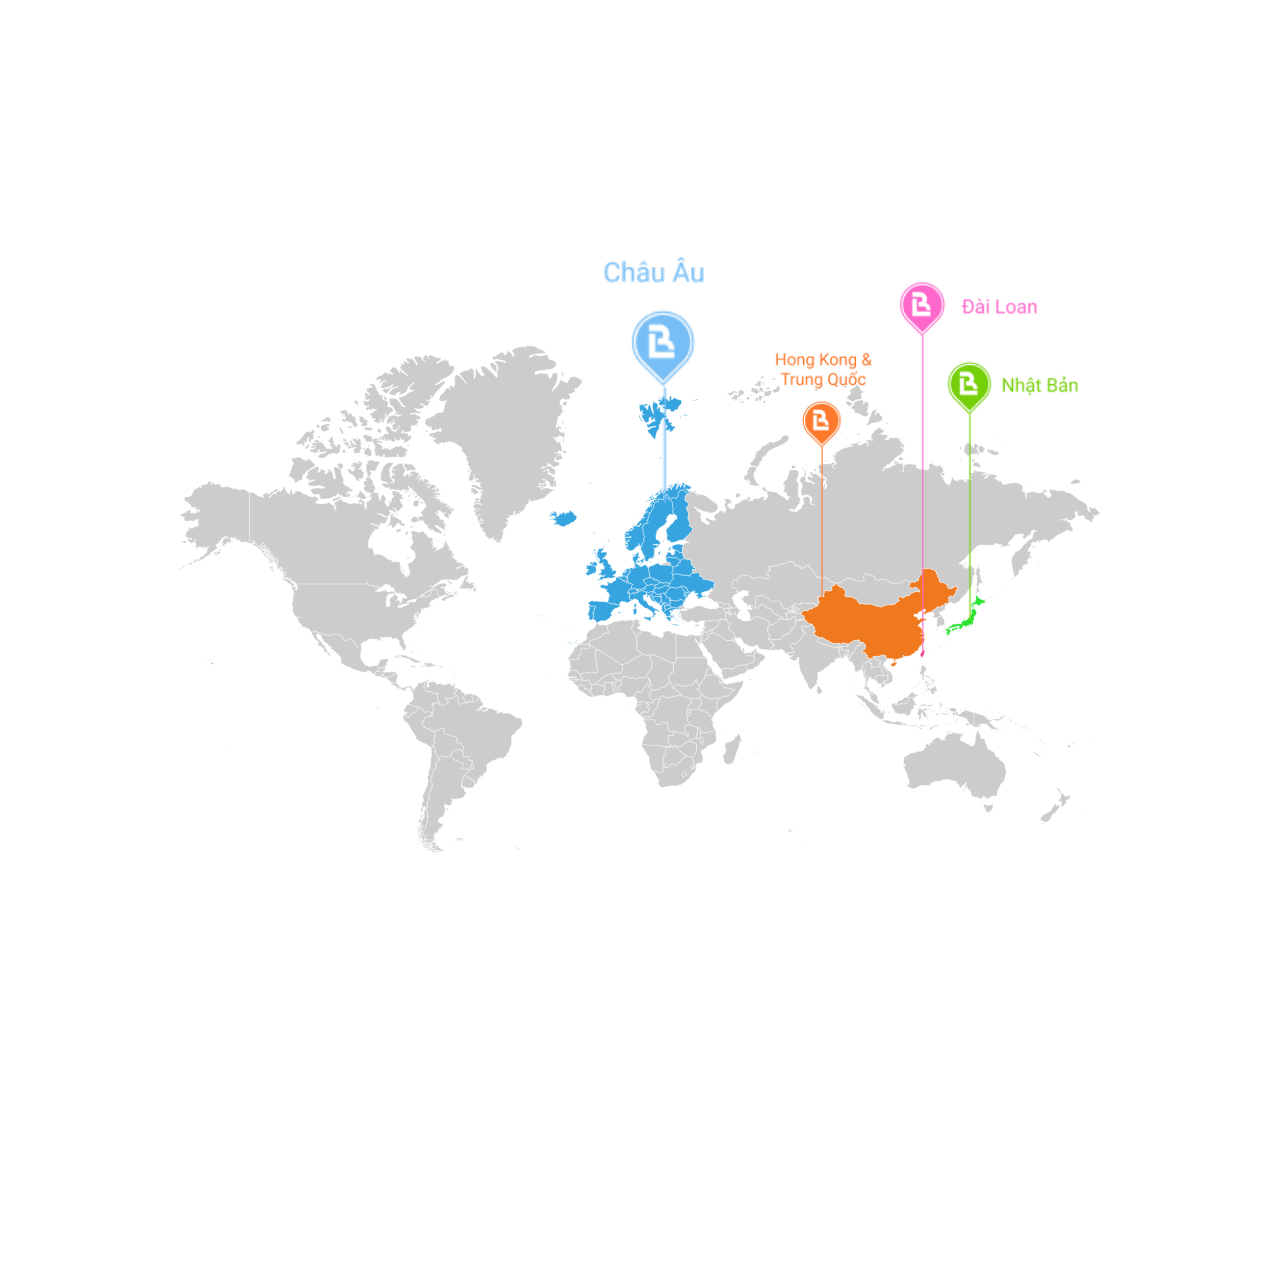
==== map.html @ d040c872 "bachlinh" ====
<!DOCTYPE html>
<html lang="en">

<head>
	<meta charset="UTF-8">
	<meta http-equiv="X-UA-Compatible" content="IE=edge">
	<meta name="viewport" content="width=device-width, initial-scale=1.0">
	<title>Document</title>
</head>

<body>
	<style type="text/css">
		path.eu {
			fill: rgb(54, 164, 223) !important;
		}

		path.cn {
			fill: rgb(240, 121, 30) !important;
		}

		path.tw {
			fill: rgb(237, 64, 130) !important;
		}

		path.jp {
			fill: rgb(44, 226, 50) !important;
		}

		.eu.active {
			fill: rgb(255, 166, 0) !important;
		}

		.cn.active {
			fill: rgb(255, 166, 0) !important;
		}

		.tw.active {
			fill: rgb(255, 166, 0) !important;
		}

		.jp.active {
			fill: rgb(255, 166, 0) !important;
		}
	</style>
	<script src="https://code.jquery.com/jquery-3.3.1.min.js"
		integrity="sha256-FgpCb/KJQlLNfOu91ta32o/NMZxltwRo8QtmkMRdAu8=" crossorigin="anonymous"></script>
	<script>
		$(document).ready(function () {
			$('.eu').mouseover(function (data) {
				$('.eu').addClass('active');
			}).mouseout(function () {
				console.log('sdfsd')
				$('.eu').removeClass('active');
			})
			$('.cn').mouseover(function (data) {
				$('.cn').addClass('active');
			}).mouseout(function () {
				console.log('sdfsd')
				$('.cn').removeClass('active');
			})
			$('.tw').mouseover(function (data) {
				$('.tw').addClass('active');
			}).mouseout(function () {
				console.log('sdfsd')
				$('.tw').removeClass('active');
			})
			$('.jp').mouseover(function (data) {
				$('.jp').addClass('active');
			}).mouseout(function () {
				console.log('sdfsd')
				$('.jp').removeClass('active');
			})
		});
	</script>
	<div class="svg-container">
		<?xml version="1.0" encoding="utf-8"?>
<svg viewBox="0 0 500 500" xmlns="http://www.w3.org/2000/svg" xmlns:xlink="http://www.w3.org/1999/xlink">
  <g transform="matrix(0.362139, 0, 0, 0.308736, 66.571106, 133.629227)" style="">
    <path id="AD" title="Andorra" class="land" d="M480.487,331.376L480.41,331.401L480.152,331.556L480.005,331.61L479.871,331.637L479.766,331.626L479.708,331.535L479.714,331.396L479.69,331.272L479.67,331.205L479.708,331.024L479.794,330.927L479.913,330.847L480.101,330.876L480.499,330.992L480.582,331.101L480.583,331.173L480.51,331.292z" style="fill: rgb(204, 204, 204); stroke: rgb(255, 255, 255); stroke-width: 0.5px;"/>
    <path id="AE" title="United Arab Emirates" class="land" d="M633.699,388.616l0.184,0.251l0.026,1.701l0.042,0.121l-0.098,0.018l-0.11,0.129l-0.129,0.199l-0.177,0.103l-0.142,0.116l-0.134,0.144l-0.12,0.031l-0.155,-0.183l-0.107,-0.187l0.026,-0.041l0.075,-0.013l0.028,-0.097l-0.045,-0.14l-0.105,-0.053l-0.132,-0.004l-0.127,0.063l-0.135,0.124l-0.076,0.133l-0.011,0.267l0.035,0.3l-0.001,0.146l-0.074,0.181l-0.026,0.266l0.053,0.206l0.048,0.123l0.005,0.104l-0.126,0.328l0.109,0.062l0.361,0.023l0.106,0.222l0.072,0.152l-0.02,0.09l-0.256,0.067l-0.322,0.074l-0.231,-0.021l-0.418,0.1l-0.223,0.154l0.065,0.096l0.077,0.074l0.035,0.203l-0.065,0.288l-0.118,0.279l-0.147,0.348l-0.17,0.399l-0.233,0.6l-0.197,0.471l-0.021,0.339l0.005,0.221l-0.022,0.441l-0.187,0.243l-0.042,0.007l-0.223,-0.029l-0.075,-0.01l-0.213,-0.028l-0.33,-0.043l-0.429,-0.057l-0.507,-0.066l-0.565,-0.075l-0.604,-0.08l-0.625,-0.082l-0.624,-0.082l-0.605,-0.08l-0.565,-0.074l-0.507,-0.067l-0.428,-0.057l-0.33,-0.043l-0.213,-0.028l-0.075,-0.01l-0.236,-0.031l-0.127,-0.164l-0.154,-0.198l-0.155,-0.199l-0.154,-0.199l-0.154,-0.199l-0.154,-0.199l-0.154,-0.199l-0.154,-0.199l-0.154,-0.199l-0.154,-0.2l-0.154,-0.199l-0.155,-0.2l-0.154,-0.2l-0.154,-0.2l-0.154,-0.2l-0.154,-0.2l-0.154,-0.2l-0.104,-0.134l-0.057,-0.151l-0.011,-0.396v-0.087l0.104,-0.16l0.05,0.114l0.116,0.155l0.197,-0.038l0.092,0.026l0.068,0.549l0.145,0.195l0.176,0.078l0.597,0.043l0.371,-0.074l0.731,-0.358l0.384,-0.129l1.062,0.022l0.851,0.149l1.325,0.088l0.257,-0.023l0.715,-0.288l0.438,-0.254l0.261,-0.073l0.172,-0.246l0.113,-0.32l0.101,-0.209l0.129,-0.1l0.122,-0.178l0.099,-0.289l0.246,-0.292l0.986,-0.711l0.576,-0.602l0.051,-0.195l0.313,-0.292l0.251,-0.32l1.175,-0.916l0.235,-0.379l0.139,-0.425l0.017,-0.03l0.101,-0.018l0.144,0.064l0.015,0.318l-0.053,0.3l-0.006,0.318l-0.021,0.172l0.109,0.141l0.186,0.061l0.081,-0.007L633.699,388.616zM633.653,389.899l0.017,-0.133l-0.029,-0.069l-0.12,-0.009l-0.05,0.115l-0.017,0.165l0.083,0.014L633.653,389.899zM628.557,392.337l-0.025,0.06l-0.079,-0.005l-0.198,-0.054l-0.064,-0.086l0.124,-0.103l0.055,-0.005l0.079,0.108L628.557,392.337zM625.376,392.901l-0.208,0.017l-0.188,-0.116l0.397,-0.155l0.107,-0.07l0.116,-0.143l0.093,0.123l-0.103,0.193l-0.073,0.083L625.376,392.901zM623.368,392.81l-0.047,0.022l-0.05,-0.165l0.003,-0.052l0.129,-0.075l0.079,0.135L623.368,392.81zM627.047,393.15l0.001,0.104l-0.285,-0.03l-0.076,0.054l-0.234,-0.03l-0.229,-0.075l0.155,-0.125l0.404,-0.147l0.168,0.134L627.047,393.15z" style="fill: rgb(204, 204, 204); stroke: rgb(255, 255, 255); stroke-width: 0.5px;"/>
    <path id="AF" title="Afghanistan" class="land" d="M685.881,350.592L685.737,350.615L685.533,350.531L685.453,350.403L685.419,350.385L685.257,350.469L684.948,350.575L684.424,350.852L684.436,350.923L684.777,351.204L684.857,351.297L684.899,351.326L684.59,351.461L683.926,351.765L683.489,352.013L683.385,352.022L683.121,351.918L682.731,351.794L682.627,351.796L681.727,351.817L680.9,351.863L680.556,351.923L679.917,351.98L679.515,352L679.258,352.096L678.977,352.222L678.685,352.304L678.468,352.331L678.207,352.449L678.035,352.683L677.544,353.029L677.268,353.196L677.129,353.385L676.971,353.403L676.701,353.369L676.492,353.573L676.261,353.865L675.838,354.288L675.613,354.459L675.479,354.735L675.578,354.878L675.922,355.092L676.076,355.294L676.16,355.454L676.317,355.864L676.417,356.267L676.565,356.441L676.608,356.736L676.646,356.917L676.565,357.046L676.491,357.189L676.491,357.325L676.58,357.465L676.658,357.589L676.701,357.688L676.648,357.798L676.491,357.966L676.411,358.138L676.237,358.425L675.965,358.621L675.785,358.763L675.594,359.063L675.278,359.396L675.145,359.674L675.006,359.827L674.863,359.909L674.9,360.059L675.024,360.246L675.229,360.455L675.22,360.78L675.21,361.014L675.217,361.297L675.105,361.535L674.535,361.763L673.989,361.863L673.32,361.869L673.067,361.833L672.865,361.783L672.139,361.527L671.844,361.678L671.783,362.047L672.313,362.645L672.53,362.978L672.771,363.534L672.951,363.82L672.887,364.088L672.407,364.392L671.93,364.677L671.322,364.736L670.94,364.838L670.755,364.985L670.619,365.608L670.482,365.836L670.485,366.107L670.356,366.414L670.161,366.611L670.024,366.933L670.067,367.542L670.131,368.572L669.872,368.896L669.58,369.224L669.272,369.458L668.979,369.566L668.736,369.526L668.544,369.324L668.43,369.154L668.218,369.012L668.002,369.041L667.785,369.171L667.438,369.128L667.142,368.998L666.992,369.012L666.906,369.143L666.589,369.423L665.811,369.848L665.493,369.879L665.357,369.985L665.411,370.159L665.55,370.301L665.793,370.401L665.805,370.517L665.591,370.618L665.408,370.733L665.005,370.874L664.54,370.929L664.06,370.847L663.813,370.66L663.521,370.642L663.255,370.779L662.98,371.005L662.68,371.489L662.6,371.574L662.519,371.651L662.323,371.755L662.042,371.925L661.901,372.281L661.732,372.914L661.772,373.254L661.785,373.843L661.719,374.256L661.597,374.527L661.621,374.74L661.807,374.982L661.732,375.139L661.576,375.313L661.425,375.41L660.82,375.593L659.991,375.842L659.443,376.002L658.628,376.24L658.39,376.298L657.894,376.319L657.637,376.283L657.289,376.273L656.777,376.282L656.42,376.347L656.062,376.466L655.798,376.616L655.646,376.764L655.592,376.835L655.233,376.713L654.102,376.495L651.039,376.783L650.75,376.728L649.705,376.391L648.358,375.957L647.525,375.688L646.456,375.336L647.188,374.466L647.826,373.706L648.466,372.942L649.096,372.187L649.171,371.922L649.181,371.403L649.015,370.708L648.748,370.391L647.867,370.263L647.206,370.166L646.485,370.061L646.393,370.022L646.311,369.479L646.346,369.237L646.299,368.768L646.306,368.406L646.41,367.811L646.416,367.542L646.083,366.381L645.897,365.736L645.707,365.069L645.666,364.856L645.662,364.593L646.104,363.973L646.241,363.838L646.5,363.529L646.662,363.364L646.634,363.251L646.352,363.186L645.926,363.18L645.699,363.086L645.522,362.917L645.452,362.671L645.568,362.234L645.452,361.383L645.689,360.961L645.893,360.666L646.585,360.624L646.345,360.29L646.229,360.096L646.155,360.04L646.127,359.951L646.164,359.861L646.341,359.827L646.461,359.715L646.656,359.558L646.758,359.49L646.776,359.299L646.869,359.165L647.009,358.996L647.12,358.804L647.092,358.579L647.194,358.309L647.241,358.139L647.315,357.992L647.25,357.778L647.194,357.597L647.176,357.382L647.287,357.325L647.427,357.246L647.454,357.076L647.528,356.861L647.584,356.69L647.677,356.555L647.687,356.418L647.631,356.191L647.862,356.157L647.955,356.282L648.079,356.444L648.418,356.746L648.638,356.834L648.915,356.878L649.256,356.837L649.528,356.78L649.656,356.795L649.953,357.014L650.3,357.321L650.411,357.458L650.463,357.667L650.565,357.729L650.787,357.522L651.001,357.454L651.198,357.493L651.415,357.516L651.633,357.44L651.73,357.385L652.109,357.117L652.453,356.913L652.667,356.788L652.744,356.368L652.843,356.129L652.984,355.99L652.932,355.817L652.873,355.685L652.813,355.506L652.873,355.411L653.01,355.369L653.354,355.369L653.959,355.18L654.463,354.991L654.929,354.837L655.141,354.812L655.342,354.838L655.434,354.793L655.459,354.646L655.573,354.491L655.832,354.365L656.319,354.098L656.749,353.701L656.902,353.399L657.006,352.958L657.207,352.276L657.429,351.527L657.511,351.196L657.605,350.941L657.985,350.726L658.373,350.57L658.974,350.539L659.679,350.523L659.828,350.112L659.921,349.762L660.038,349.581L660.209,349.434L660.269,349.405L660.649,349.62L661.232,349.949L661.911,350.113L662.252,350.195L662.394,350.182L663.251,350.102L663.928,350.23L664.283,350.58L664.632,350.669L664.974,350.5L665.186,350.469L665.268,350.578L665.438,350.624L665.698,350.607L665.848,350.704L665.864,350.801L665.884,350.913L666.076,351.179L666.423,351.502L666.731,351.58L667.136,351.329L667.273,351.358L667.34,351.277L667.381,351.094L667.626,350.922L668.074,350.761L668.328,350.617L668.419,350.498L668.57,350.464L668.735,350.5L668.853,350.455L668.894,350.342L668.941,350.293L669.025,350.253L669.1,350.233L669.236,350.264L669.487,350.47L669.853,350.85L670.091,351.024L670.2,350.995L670.34,350.878L670.511,350.676L670.553,350.384L670.468,350.003L670.526,349.695L670.729,349.461L671.104,349.317L671.651,349.262L671.987,349.295L672.111,349.416L672.279,349.482L672.49,349.495L672.684,349.358L672.859,349.069L672.869,348.712L672.714,348.285L672.756,348.149L672.823,348.09L673.033,347.935L673.326,347.614L673.609,347.2L673.882,346.692L674.219,346.378L674.62,346.257L675.106,346.395L675.679,346.791L675.894,347.277L675.754,347.854L675.742,348.17L675.858,348.229L676.054,348.213L676.329,348.123L676.509,348.118L676.594,348.2L676.589,348.362L676.493,348.605L676.378,349.286L676.307,349.874L676.236,350.451L676.175,350.957L676.284,351.351L676.45,351.945L676.637,352.337L676.828,352.462L677.02,352.507L677.211,352.472L677.604,352.22L678.197,351.752L678.773,351.464L679.611,351.302L679.892,350.799L680.28,350.466L681.166,349.971L681.647,349.781L681.924,349.749L682.27,349.838L682.349,349.87L682.417,349.894L682.596,349.935L682.633,350.086L682.586,350.249L682.395,350.383L682.334,350.487L682.407,350.565L682.677,350.592L683.236,350.411L683.598,350.295L683.849,350.249L683.95,350.098L684.108,349.946L684.359,349.935L684.628,350.016L684.851,350.063L685.23,350.02L685.43,350.152L685.71,350.401L685.836,350.556z" style="fill: rgb(204, 204, 204); stroke: rgb(255, 255, 255); stroke-width: 0.5px;"/>
    <path id="AG" title="Antigua and Barbuda" class="land" d="M302.494,414.451l-0.09,0.116l-0.313,-0.047l-0.063,-0.145l-0.014,-0.102l0.196,-0.207l0.221,0.088l0.085,0.098l0.063,0.02l-0.001,0.083l-0.024,0.061L302.494,414.451zM302.407,412.879l-0.042,0.077l-0.229,-0.139l-0.07,-0.261l0.007,-0.055l0.039,-0.029l0.091,0.05l0.121,0.019l0.077,0.085L302.407,412.879z" style="fill: rgb(204, 204, 204); stroke: rgb(255, 255, 255); stroke-width: 0.5px;"/>
    <path id="AI" title="Anguilla" class="land" d="M298.888,410.983L298.442,411.131L298.46,411.046L298.818,410.843L298.948,410.857z" style="fill: rgb(204, 204, 204); stroke: rgb(255, 255, 255); stroke-width: 0.5px;"/>
    <path id="AL" title="Albania" class="land eu" d="M532.009,331.209L532.12,331.295L532.351,331.669L532.504,331.999L532.807,332.113L532.975,332.241L533.192,332.436L533.296,332.631L533.444,333.228L533.461,333.588L533.418,333.752L533.382,333.795L533.247,334.379L533.279,334.676L533.278,334.872L533.164,334.949L533.088,335.072L533.211,335.556L533.196,335.763L533.202,335.999L533.423,336.537L533.554,336.703L533.67,336.782L533.82,337.276L533.908,337.361L534.271,337.314L534.449,337.369L534.52,337.486L534.536,337.566L534.512,337.842L534.602,338.054L534.723,338.272L534.723,338.405L534.641,338.623L534.496,338.876L534.304,338.974L534.092,339.056L533.99,339.253L533.939,339.462L533.844,339.617L533.786,339.787L533.695,340.133L533.674,340.258L533.531,340.385L533.309,340.437L533.109,340.448L532.975,340.507L532.906,340.625L532.779,340.72L532.703,340.762L532.703,340.867L532.795,341.086L532.9,341.264L532.903,341.406L532.851,341.446L532.688,341.428L532.654,341.48L532.636,341.64L532.593,341.775L532.526,341.858L532.41,341.948L532.197,341.919L531.997,341.783L531.893,341.741L531.833,341.745L531.817,341.412L531.73,341.153L531.414,340.528L530.383,339.92L530.14,339.646L530.034,339.415L529.927,339.197L530.029,339.191L530.13,339.246L530.259,339.313L530.312,339.204L530.256,338.965L529.99,338.407L529.97,338.253L530.1,337.785L530.317,337.258L530.303,336.618L530.37,336.133L530.295,335.818L530.259,335.432L530.418,334.917L530.555,334.79L530.639,334.626L530.644,334.076L530.337,333.818L529.984,333.77L529.992,333.583L530.036,333.286L530.011,333.187L530.037,333.017L529.951,332.791L529.811,332.627L529.946,332.338L530.144,331.987L530.328,331.709L530.551,331.419L530.7,331.141L530.859,330.9L530.997,330.827L531.065,330.878L531.102,330.983L531.093,331.293L531.14,331.4L531.235,331.479L531.436,331.44L531.658,331.363L531.958,331.199z" style="fill: rgb(204, 204, 204); stroke: rgb(255, 255, 255); stroke-width: 0.5px;"/>
    <path id="AM" title="Armenia" class="land" d="M606.175,344.646l-0.485,-0.021l-0.414,0.156l-0.156,-0.031l-0.104,-0.277l-0.089,-0.225l-0.264,-0.579l0.071,-0.237l-0.147,-0.137l-0.354,-0.247l-0.091,-0.102l0.05,-0.141l0.035,-0.257l-0.034,-0.208l-0.096,-0.063l-0.177,-0.004l-0.215,0.052l-0.432,0.201l-0.3,-0.128l-0.173,-0.129l-0.101,-0.108l-0.225,0.09l-0.055,-0.043l-0.012,-0.268l-0.068,-0.145l-0.135,-0.169l-0.126,-0.081l-0.461,0.167l-0.277,0.057l-0.097,-0.156l-0.487,-0.514l-0.451,-0.395l-0.31,-0.163l-0.312,0.017l-0.484,0.079l-0.178,-0.033l-0.422,-0.172l-0.352,-0.205l0.048,-0.085l0.074,-0.062l-0.089,-0.267l-0.196,-0.43l0.021,-0.135l-0.062,-0.186l-0.068,-0.141l0.276,-0.337l0.126,-0.271l0.028,-0.265l-0.074,-0.275l-0.182,-0.499l-0.112,-0.145l-0.208,-0.136l-0.175,-0.222l-0.044,-0.157l0.147,-0.031l0.429,-0.004l0.416,-0.054l0.326,-0.104l0.472,-0.087l0.194,-0.078l0.227,-0.037l0.689,0.083l0.258,-0.064l0.776,-0.012l0.02,-0.033l-0.105,-0.106l0.001,-0.04l0.462,-0.067l0.072,-0.05l0.06,0.168l0.174,0.187l0.189,0.075l0.102,0.103l0.005,0.078l-0.335,0.095l-0.023,0.047l0.022,0.046l0.1,0.023l0.47,0.234l0.268,0.005l0.141,0.071l0.07,0.14l0.224,0.19l0.179,0.184l0.011,0.063l-0.034,0.093l-0.5,0.359l-0.063,0.124l-0.008,0.131l0.219,0.389l0.323,0.424l0.466,0.322l0.643,0.349l0.008,0.216l-0.102,0.256l-0.087,0.174l-0.04,0.118l-0.078,0.049l-0.64,-0.011l-0.096,0.042l-0.042,0.05l-0.003,0.042l0.23,0.078l0.359,0.273l0.207,0.265l0.215,0.116l0.241,0.211l0.193,0.196l0.301,0.254l0.335,-0.083l0.448,0.226l0.019,0.153l-0.028,0.137l-0.282,0.149l-0.035,0.062l0,0.052l0.037,0.073l0.165,0.122l0.195,0.181l0.219,0.27l-0.098,0.081l-0.205,0.012l-0.159,-0.033l-0.056,0.055l0.003,0.088l0.208,0.205l0.041,0.149l-0.009,0.259L606.175,344.646zM602.058,336.91l0.014,-0.099l-0.021,-0.089l-0.075,-0.028l-0.092,0.023l-0.007,0.099l0.028,0.094l0.093,0.042L602.058,336.91zM603.542,338.429l-0.107,0.061l-0.1,-0.027v-0.152l0.072,-0.061l0.083,0.003l0.079,0.055L603.542,338.429z" style="fill: rgb(204, 204, 204); stroke: rgb(255, 255, 255); stroke-width: 0.5px;"/>
    <path id="AO" title="Angola" class="land" d="M512.388,475.605l-0.043,0.045l-0.308,0.124l-0.331,0.116l-0.435,0.472l-0.22,0.204l-0.064,0.051l-0.199,0.113l-0.144,0.097l0.005,0.053l0.096,0.062l0.098,0.102l-0.01,0.771l-0.042,0.76l-0.054,0.064l-0.276,0.025l-0.367,0.053l-0.117,0.034l-0.041,-0.075l-0.123,-0.278l0.069,-0.264l0.074,-0.197l-0.083,-0.401l-0.187,-0.357l-0.198,-0.453l-0.061,-0.087l0.167,-0.146l0.251,-0.32l0.105,-0.166l0.291,-0.037l0.108,-0.116l0.077,-0.186l0.03,-0.108l0.328,-0.088l0.394,-0.157l0.218,-0.172l0.221,-0.11l0.14,-0.004l0.092,0.045l0.253,0.298l0.215,0.188L512.388,475.605zM542.961,493.164l0.062,0.372l0.061,0.517l0.043,0.372l0.044,0.167l0.015,0.089l-0.049,0.096L543.097,495l-0.079,0.198l-0.044,0.138l0.037,0.254l-0.03,0.364l-0.031,0.385l-0.01,0.371l0.105,0.664l-0.015,0.204l-0.131,0.348l-0.099,0.264l-0.064,0.306l-0.012,0.16l0.24,0.452l-0.014,0.09l-0.184,0.028l-0.152,0.008h-0.582h-0.834h-0.834h-0.834h-0.767h-0.734h-0.647l0,0.446v0.92l0,0.921l0,0.922v0.924l0,0.925v0.926l0,0.927l0,0.929v0.671l0.169,0.892l0.31,0.972l0.121,0.09l0.312,0.179l0.433,0.366l0.243,0.277l0.494,0.481l0.657,0.614l0.633,0.551l0.559,0.486l-0.877,0.171l-1.247,0.242l-0.841,0.164l-1.021,0.199l-0.68,0.125l-0.847,0.155l-0.135,-0.003l-0.227,-0.107l-0.49,-0.021l-0.576,0.148l-0.457,0.04l-0.338,-0.068l-0.33,-0.129l-0.322,-0.191l-0.557,-0.07l-0.793,0.052l-0.764,-0.037l-0.736,-0.126l-0.526,-0.05l-0.317,0.027l-0.34,-0.041l-0.363,-0.109l-0.303,-0.185l-0.364,-0.39l-0.285,-0.372l-0.074,-0.053l-0.09,-0.057l-0.089,-0.017l-0.808,-0.01l-0.767,-0.009l-0.439,-0.001l-1.074,-0.001l-1.074,-0.001l-1.074,-0.002l-1.074,-0.001l-1.074,-0.002l-1.074,-0.001l-1.074,-0.002l-1.074,-0.001l-0.57,-0.001l-0.53,0.03l-0.585,0.032l-0.084,-0.014l-0.139,-0.045l-0.095,-0.082l-0.315,-0.211l-0.274,-0.16l-0.373,-0.27l-0.241,-0.295l-0.203,-0.094l-0.359,-0.053l-0.27,-0.052l-0.22,-0.012l-0.387,0.139l-0.292,0.138l-0.208,0.133l-0.361,0.152l-0.304,0.152l-0.53,-0.02l-0.115,0.022l-0.295,-0.01l-0.278,-0.133l-0.282,0.012l-0.313,0.169l-0.448,0.066l0.104,-1.103l0.109,-0.487l0.003,-0.582l-0.064,-1.504l-0.077,-0.207l-0.052,-0.242l0.277,-0.184l0.141,-0.141l0.191,-0.249l0.136,-0.349l0.16,-0.768l0.582,-1.763l0.276,-1.723l0.35,-0.814l0.131,-0.912l0.974,-1.175l0.24,-0.721l0.504,-0.353l0.713,-0.376l0.508,-0.669l0.246,-0.463l0.28,-0.887l-0.003,-0.925l0.178,-1.233l-0.039,-0.354l-0.266,-0.49l-0.049,-0.35l-0.247,-0.344l-0.264,-0.26l-0.124,-0.464l-0.458,-0.731l-0.125,-0.487l-0.219,-0.35l-0.035,-0.431l-0.115,-0.456l-0.224,-0.45L512.18,488v-0.161l0.136,-0.194l0.129,-0.063l-0.043,0.098l-0.086,0.115l0.021,0.089l0.856,-0.902l0.054,-0.176l-0.029,-0.197l-0.004,-0.241l0.034,-0.28l-0.808,-1.661l-0.641,-1.542l-0.109,-0.779l-0.848,-1.023l-0.334,-0.665l-0.19,-0.466l-0.143,-0.176l0.054,-0.089l0.218,-0.023l0.486,-0.108l0.666,-0.118l0.615,-0.27l0.164,-0.12l0.326,-0.024l0.332,0.072l0.123,-0.052l0.07,-0.004l0.779,0l0.324,-0.018l0.601,0.005l0.379,0.022l0.216,0.03l0.583,0.047l0.728,-0.011l0.257,-0.024l0.954,-0.016l0.942,-0.016l0.847,-0.014l0.936,0.003l0.716,0.002l0.326,0.097l0.296,0.184l0.135,0.167l0.064,0.074l0.088,0.176l0.162,0.14l0.058,0.216l-0.047,0.293l0.023,0.353l0.094,0.412l0.197,0.432l0.298,0.454l0.13,0.36l-0.039,0.267l0.092,0.282l0.222,0.297l0.162,0.157l0.094,0.119l0.252,0.456l0.467,0.728l0.35,0.546l0.123,0.065l0.179,-0.023l0.38,-0.054l0.376,-0.011l0.269,0.112l0.108,-0.019l0.405,-0.217l0.402,-0.066l0.42,-0.09l0.219,-0.092l0.255,0l0.687,0.175l0.13,0.009h0.556l0.556,-0.098l0.082,-0.732l0.005,-0.145l0.134,-0.275l0.17,-0.24l0.021,-0.229l-0.01,-0.313l0.123,-0.379l0.373,-0.302l0.603,-0.143l0.343,-0.028l0.541,-0.084l0.82,-0.085l0.303,0.011l0.024,0.043l-0.174,0.524l-0.003,0.171l0.063,0.173l0.139,0.094l0.851,0.01l0.784,0.01l0.899,0.033l0.674,0.024l0.086,0.026l0.068,0.039l0.1,0.26l-0.022,0.508l-0.15,0.742l0.058,0.694l0.267,0.646l0.027,0.993l-0.094,0.593l-0.119,0.748l-0.046,0.849l0.122,0.355l0.258,0.371l0.394,0.389l0.305,0.503l0.216,0.619l0.078,0.39l-0.058,0.161l0.004,0.278l0.067,0.396l-0.075,0.263l-0.216,0.129l-0.072,0.178l0.109,0.342l0.027,0.311l0.085,0.119l0.062,0.086l0.102,0.013l0.219,-0.111l0.262,-0.207l0.21,-0.087l0.296,0.011l0.416,0.059l0.734,0.021l0.226,-0.037l0.683,-0.279l0.179,-0.021l0.27,0.026l0.383,0.083l0.386,0.017l0.188,-0.086l0.017,-0.113l0.06,-0.147L542.961,493.164z" style="fill: rgb(204, 204, 204); stroke: rgb(255, 255, 255); stroke-width: 0.5px;"/>
    <path id="AR" title="Argentina" class="land" d="M299.87,526.29l0.071,0.083l-0.001,0.087l0.237,0.178l0.474,0.271l0.444,0.523l0.414,0.777l0.389,0.576l0.363,0.372l0.334,0.264l0.305,0.154l0.163,0.125l0.021,0.096l0.285,0.199l0.549,0.303l0.347,0.303l0.146,0.302l0.542,0.313l0.939,0.322l0.683,0.154l0.426,-0.014l0.611,0.257l0.796,0.53l0.486,0.368l0.175,0.205l0.521,0.333l1.3,0.689l0.573,0.173l0.272,0.158l0.161,0.2l0.159,0.062l0.157,-0.078l0.326,0.072l0.496,0.222l0.388,0.269l0.499,0.593l0.159,0.237l0.067,0.212l-0.024,0.187l-0.152,0.2l-0.28,0.212l-0.083,0.093l-0.006,0.089l-0.071,0.179l-0.232,0.382l-0.059,0.178l-0.013,0.132l-0.147,0.144l-0.391,0.266l-0.081,0.129l-0.02,0.139l-0.049,0.083l-0.053,0.035l-0.075,0.139l-0.061,0.231l-0.006,0.296l0.048,0.362l-0.01,0.117l-0.086,0.062l-0.049,0.084l-0.017,0.169l-0.074,0.124l-0.129,0.079l-0.048,0.09l0.034,0.103l-0.095,0.101l-0.224,0.1l-0.137,0.146l-0.051,0.191l-0.125,0.171l-0.199,0.151l-0.065,0.201l0.104,0.372l1.226,-0.129l0.999,0.136l1.182,0.358l0.784,0.125l0.387,-0.108l0.287,0.015l0.187,0.139l0.251,0.028l0.315,-0.082l0.261,0.063l0.206,0.208l0.187,-0.052l0.168,-0.31l0.193,-0.227l0.218,-0.142l0.271,-0.043l0.325,0.057l0.259,0.114l0.194,0.171l0.211,-0.005l0.229,-0.181l0.11,-0.217l-0.01,-0.253l0.091,-0.181l0.191,-0.109l0.129,-0.147l0.067,-0.186l0.227,-0.113l0.387,-0.041l0.203,-0.091l0.018,-0.141l0.114,-0.13l0.211,-0.119l0.145,-0.148l0.078,-0.177l0.127,-0.112l0.178,-0.045l0.198,-0.373l0.217,-0.698l0.129,-0.942l0.045,-1.333l0.219,0.001l0.102,0.099l0.162,0.051l0.17,-0.112l0.145,-0.052l0.229,-0.004l0.124,-0.126l0.145,-0.02l0.099,0.068l0.096,0.083l0.204,0.019l0.162,0.216l0.178,0.066l0.076,0.248l0.115,0.653l0.214,0.386l0.212,0.44l0.008,0.196l-0.119,0.198l-0.02,0.285l-0.074,0.697l-0.025,0.257l0.074,0.175l0.027,0.245l-0.115,0.299l-0.224,0.448l-0.217,0.121l-0.056,0.005l-0.294,0.259l-0.207,0.097l-0.12,-0.065l-0.137,0.112l-0.154,0.291l-0.188,0.13l-0.34,0.072l-0.102,0.034l-0.198,-0.01l-0.17,0.072l-0.142,0.155l-0.151,0.058l-0.161,-0.039l-0.146,0.057l-0.131,0.153l-0.076,0.166l-0.021,0.179l-0.128,0.122l-0.236,0.065l-0.082,0.09l0.015,0.125l-0.106,0.097l-0.399,0.102l-0.289,0.18l-0.178,0.259l-0.188,0.163l-0.296,0.1l-0.402,0.264l-0.058,0.163l0.153,0.15l0.055,0.134l-0.043,0.117l-0.125,0.016l-0.208,-0.085l-0.148,-0.018l-0.088,0.05l-0.042,0.094l0.005,0.138l-0.074,0.094l-0.154,0.05l-0.097,0.114l-0.041,0.179l-0.193,0.226l-0.344,0.272l-0.271,0.367l-0.199,0.462l-0.232,0.304l-0.266,0.146l-0.183,0.208l-0.1,0.27l-0.284,0.418l-0.466,0.568l-0.423,0.39l-0.38,0.212l-0.213,0.24l-0.047,0.267l-0.246,0.305l-0.445,0.342l-0.126,0.154l-0.104,0.126l-0.015,0.22l-0.173,0.289l-0.333,0.359l-0.116,0.311l0.151,0.393l0.022,0.477l-0.066,0.191l-0.146,0.065l-0.033,0.123l0.079,0.182l0.004,0.239l-0.07,0.297l-0.154,0.34l-0.239,0.383l-0.058,0.256l0.124,0.129l0.061,0.137l-0.002,0.146l-0.051,0.211l-0.099,0.277l-0.15,0.206l-0.201,0.134l-0.061,0.17l0.081,0.205l0.011,0.214l-0.058,0.223l0.034,0.217l0.126,0.211l-0.009,0.241l-0.219,0.495l-0.053,0.306l0.137,1.313l-0.083,0.184l-0.139,0.212l-0.165,0.016l-0.188,-0.037l-0.136,0.132l-0.085,0.583l-0.259,1.264l0.046,0.301l0.208,0.489l0.076,0.312l0.058,0.235l0.046,0.446l-0.121,0.201l-0.112,0.035l-0.141,0.113l0.167,0.545l0.133,0.251l0.38,0.516l1.459,0.718l0.605,0.424l0.685,0.579l0.374,0.596l0.033,0.492l-0.547,0.737l-0.061,0.62l0.112,0.437l0.198,0.406l0.53,0.528l0.39,0.194l0.527,-0.021l0.09,0.148l0.054,0.13l0.083,1.075l-0.01,0.405l-0.155,0.372l-1.012,1.714l-0.864,1.052l-0.313,0.583l-0.111,0.625l-0.277,0.298l-1.498,0.948l-2.324,0.849l-1.878,0.442l-0.427,0.149l-3.019,0.487l-0.584,0.068l-0.76,-0.043l-0.617,0.065l-0.688,-0.133l-0.614,-0.153l-0.344,-0.38l-0.408,-0.047l-0.111,0.19l0.199,0.485l-0.097,0.585l0.121,0.334l0.241,0.067l0.232,0.173l0.205,0.232l-0.353,0.024l0.137,0.185l0.151,0.108l-0.017,0.387l-0.137,0.934l-0.344,0.2l-0.092,0.054l-0.104,0.202l-0.219,0.898l-0.07,0.584l0.094,0.377l0.413,0.794l-0.156,0.517l-0.261,0.281l-1.131,0.579l-0.452,0.232l-0.712,0.159l-1.147,0.027l-0.424,-0.036l-0.983,-0.528l-0.73,-0.316l-0.668,-0.251l-0.65,-0.15l0.093,-0.076l0.043,-0.136l-0.183,-0.076l-0.133,-0.017l-0.428,0.273l-0.18,0.279l-0.052,0.245l-0.009,0.588l0.076,0.495l0.308,1.223l0.032,0.667l-0.146,0.844l0.204,0.498l0.248,0.225l0.557,0.223l0.216,0.152l0.238,-0.024l0.073,0.059l-0.035,0.109l-0.14,0.215l0.009,0.227l0.422,0.067l0.438,-0.046l0.459,-0.101l0.108,-0.158l0.003,-0.33l-0.538,-0.058l0.068,-0.123l0.408,-0.134l0.534,-0.219l0.273,-0.041l0.186,0.147l0.125,0.135l0.154,0.355l0.096,0.469l0.004,0.565l-0.064,0.533l-0.076,0.189l-0.135,0.227l-0.96,0.29l-0.269,-0.076l-0.25,-0.403l-0.079,-0.417l-0.214,-0.281l-0.459,-0.223l-0.457,0.068l-0.453,0.387l-0.445,0.125l-0.158,0.353l1.116,0.572l0.527,0.16l0.172,-0.006l0.171,0.075l-0.159,0.213l-0.159,0.132l-0.794,0.292l-0.35,0.204l-0.409,0.402l-0.573,0.879l-0.176,0.192l-0.088,0.224l-0.059,0.609l0.186,1.015l-0.196,0.426l0.121,0.474l-0.068,0.317l-0.2,0.457l-0.804,0.723l-0.143,0.53l0.279,0.313l-0.019,0.274l-0.093,0.249l-0.334,-0.003l-1.214,-0.167l-0.442,0.272l-0.41,0.333l-0.112,0.159l-0.145,0.1l-0.835,0.178l-0.165,0.118l-0.888,1.275l-0.38,0.794l-0.459,0.782l-0.12,0.332l-0.026,0.461l0.064,0.416l0.064,0.307l0.16,0.395l0.336,0.451l1.711,1.847l0.355,0.162l1.83,0.199l0.406,0.259l0.237,0.412l0.087,0.364l-0.105,0.924l-0.109,0.29l-0.202,0.264l-0.433,0.34l-0.518,0.181l0.148,0.129l0.21,-0.019l0.458,-0.11l0.198,0.11l0.15,0.367l-0.287,0.148l-0.087,0.179l-0.207,0.271l-1.056,1.084l-0.569,0.325l-0.523,0.437l-0.702,0.443l-0.275,0.255l-0.372,0.536l-0.569,0.585l-0.614,1.261l-0.024,0.245l0.089,0.164l-0.341,2.231l-0.119,0.264l-0.247,0.282l-0.65,0.466l-0.313,0.058l-0.414,-0.27l-0.233,-0.282l-0.229,-0.482l-0.276,-0.496l-0.014,0.177l0.096,0.302l-0.065,0.316l-0.706,0.144l-0.187,0.148l0.637,-0.066l0.434,0.096l0.184,0.115l0.165,0.241l0.146,0.29l-0.122,0.161l-0.348,0.133l-0.45,0.245l-0.532,0.443l-0.295,0.514l-0.127,0.37l-0.144,0.748l-0.038,0.496l-0.225,0.382l-0.347,0.345l0.02,0.079l0.235,-0.177l0.188,-0.056l0.162,0.46l0.218,0.923l0.101,0.642l-0.016,0.19l-0.065,0.262l-0.448,0.063l-0.4,-0.008l-0.294,0.112l0.158,0.116l0.27,-0.041l0.373,0.276l0.414,-0.118l0.189,0.185l0.136,0.169l0.634,1.354l0.554,0.841l0.28,0.5l-0.139,0.228l-0.05,-0.303l-0.361,-0.079l-0.352,-0.081l-0.587,-0.217l-0.791,-0.328h-0.792l-0.629,-0.277l-0.695,-0.306l-1.467,-0.027l-1.292,-0.019l-1.324,-0.019l-0.847,-0.013l-0.567,-0.008l-0.147,-0.115l0.05,-0.38l-0.21,-0.28l-0.305,-0.338l-0.371,-0.238l-0.184,-0.319l-0.206,-0.358l0.116,-0.317l0.178,-0.769l0.003,-0.338l-0.161,-0.236l-0.049,-0.335l0.049,-0.157l0.145,-0.119l0.087,-0.547l-0.068,-0.535l-0.111,-0.477l-0.147,-0.21l-0.189,-0.1l-0.14,-0.019l-0.31,0.178l-0.514,-0.045l-0.175,0.068l-0.251,0.191l-0.356,0.282l-0.198,-0.098l-0.061,-0.302l-0.132,-0.261l-0.084,-0.23l-0.063,-0.379l-0.105,-0.485l-0.21,-0.573l-0.322,-0.462l-0.018,-0.415l-0.06,-0.52l0.164,-0.505l-0.096,-0.418l-0.201,-0.497l0.062,-0.514l0.198,-0.284l0.062,-0.36l0.916,-0.057l-0.038,-0.483l0.152,-0.39l0.171,-0.353l0.146,-0.16l0.326,-0.14l0.384,-0.203l0.217,-0.232l0.104,-0.208l0.063,-0.268l0.017,-0.285l-0.063,-0.605l0.072,-0.186l0.238,-0.245l0.402,-0.217l0.173,-0.575l-0.099,-0.499l-0.223,-0.395l-0.284,-0.178l-0.025,-0.405l0.128,-0.384l0.167,-0.411l0.199,-0.471l-0.012,-0.329l0.177,-0.192l0.504,-0.428l0.173,-0.418l0.177,-0.113l0.207,-0.05l0.012,-0.236l-0.151,-0.234l-0.024,-0.293l0.018,-0.324l0.046,-0.433l0.235,-0.162l0.348,-0.35l0.093,-0.222l0.012,-0.297l-0.101,-0.612l-0.086,-0.438l-0.044,-0.161l-0.158,-0.296l-0.117,-0.187l0.187,-0.234l0.35,-0.245l0.148,-0.355l-0.136,-0.301l-0.198,-0.159l-0.062,-0.46l0.074,-0.583l0.148,-0.176l0.52,-0.088l0.049,-0.299l0.396,-0.422l-0.012,-0.403l-0.252,-0.247l-0.247,-0.398l-0.182,-0.351l-0.606,-0.192l-0.644,-0.104l-0.087,-0.331l0.025,-0.191l0.299,0.077l0.489,-0.067l0.368,-0.015l0.256,-0.034l0.295,-0.048l0.272,0.139l0.272,-0.087l0.111,-0.521l0.173,-0.277l0.025,-0.26l-0.173,-0.207l-0.317,-0.064l-1.387,-0.164l-0.042,-0.207l0.012,-0.347l0.052,-0.354l0,-0.174l0.126,-0.153l0.144,-0.32l0.101,-0.213l-0.101,-0.276l-0.221,-0.407l0.161,-0.188l0.013,-0.224l-0.05,-0.219l-0.23,-0.243l-0.203,-0.335v-0.356l0.238,-0.095l0.158,-0.109l0.037,-0.22l-0.087,-0.271l-0.329,-0.083l-0.438,-0.166l-0.134,-0.139l-0.124,-0.29l0.092,-0.813l-0.046,-0.489l-0.039,-0.27l0.107,-0.208l0.146,-0.187l-0.069,-0.435l-0.13,-0.228l0.046,-0.175l0.123,-0.176l0.107,-0.217l0.092,-0.051l0.138,0.124l0.233,-0.073l0.281,-0.175l0.03,-0.206l-0.056,-0.294l-0.209,-0.738l-0.188,-0.455l0.039,-0.164l0.074,-0.172l-0.059,-0.624l0.019,-0.376l0.014,-1.105l0.021,-0.376l-0.192,-0.384l0.026,-0.359l0.135,-0.262l0.127,-0.354l0.095,-0.313l0.1,-0.141l0.169,-0.07l0.039,-0.171l-0.077,-0.13l-0.218,-0.203l-0.05,-0.248l0.046,-0.19l0.107,-0.11l0.166,0.001l0.125,-0.271l0.036,-0.334l0.026,-0.155l-0.096,-0.195l-0.069,-0.459l-0.065,-0.26l0.077,-0.109l0.107,-0.04l0.189,0.062l0.133,-0.032l0.023,-0.139l0.015,-0.149l0.051,-0.101l0.119,-0.336l0.127,-0.416l0.03,-0.293l-0.045,-0.793l0.067,-0.182l0.136,-0.166l0.189,-0.156l0.249,-0.129l0.309,-0.186l0.38,-0.068l0.154,-0.206l0.107,-0.274l0.03,-0.225l-0.146,-0.156l-0.192,-0.186l-0.091,-0.467l-0.049,-0.431l-0.028,-0.542l-0.191,-0.465l-0.2,-0.522l-0.054,-0.464l0.067,-0.253l0.079,-0.402l-0.084,-0.183l-0.1,-0.327l0.104,-0.256l0.126,-0.397l-0.015,-0.201l-0.1,-0.479l-0.092,-0.268l0.092,-0.286l0.146,-0.267l0.115,-0.143l-0.019,-0.23l0.05,-0.189l0.218,-0.126l0.204,-0.234l0.146,-0.028h0.176l0.115,-0.066l0.046,-0.18l0.031,-0.199l0.281,-0.247l0.165,-0.227l0.299,-0.047l0.146,-0.246l0.003,-0.315l-0.034,-0.318l0.1,-0.367l-0.111,-0.56l0.011,-0.296l-0.115,-0.244l0.023,-0.263l-0.062,-0.168l-0.174,-0.063l-0.064,-0.209l0.084,-0.103l0.164,-0.079l0.206,-0.16l0.154,-0.768l0.073,-0.228l0.071,-0.273l-0.009,-0.142l0.099,-0.205l0.124,-0.311l0.195,-0.3l0.111,-0.206l0.108,-0.277l0.031,-0.167l0.138,-0.083l0.159,-0.021l0.187,-0.052l0.077,-0.102l-0.014,-0.148l-0.012,-0.327l-0.056,-0.519l-0.036,-0.667l0.033,-0.438l0.123,-0.439l0.115,-0.238l-0.031,-0.183l-0.031,-0.201l-0.215,-0.11l-0.204,0.095l-0.143,-0.026l-0.183,-0.233l-0.054,-0.247l0.031,-0.337l0.143,-0.21l0.056,-0.264l-0.084,-0.082l-0.18,-0.175l-0.17,-0.602l0.021,-0.512l-0.169,-0.136l-0.079,-0.399l-0.174,-0.143l-0.069,-0.298l-0.054,-0.307l0.023,-0.135l0.182,-0.038l0.103,-0.242l-0.077,-0.135l-0.138,-0.117l-0.176,0.009l-0.158,-0.138l-0.211,-0.577l-0.167,-0.318l0.053,-0.463l0.033,-0.361l0.072,-0.309l0.026,-0.243l0.13,-0.116l0.123,0.053l0.115,-0.027l0.106,-0.197l0.116,-0.124l-0.007,-0.098l-0.069,-0.106l-0.033,-0.187l0.081,-0.223l0.14,-0.509l0.212,-0.56l0.091,-0.209l-0.023,-0.177l0.046,-0.08l0.144,0.089l0.409,-0.098l0.138,-0.248l0.054,-0.221l0.123,-0.124l-0.054,-0.176l-0.169,-0.053l-0.102,-0.083l0.041,-0.2l0.06,-0.459l-0.01,-0.337l-0.154,-0.719l-0.124,-0.71l0.087,-0.237l0.268,-0.324l0.203,-0.146l0.037,-0.185l0.201,-0.834l0.023,-0.455l0.132,-0.251l0.087,-0.472l0.364,-0.406l0.107,-0.269l0.146,-0.026l0.077,-0.087l0.193,-0.299l0.251,-0.307l0.216,-0.155l0.054,-0.242l0.103,-0.33l0.214,-0.547l0.12,-0.381l0.161,-0.137l0.188,-0.498l0.081,-0.292l0.215,-0.12l0.168,-0.034l0.161,0.137l0.169,-0.026l0.154,-0.171l0.37,-0.117l0.167,-0.063l0.077,-0.171v-0.3l-0.154,-0.222l-0.313,-0.425l-0.27,-0.475l-0.029,-0.149l-0.002,-0.163l0.046,-0.206l0.129,-0.233l0.324,-0.384l-0.035,-0.274l-0.236,-1.007l-0.087,-0.277l-0.164,-0.513l0.023,-0.203l0.144,-0.566l0.125,-0.228l0.184,-0.042l0.1,-0.076l0.031,-0.101l-0.123,-0.126l-0.054,-0.16l-0.054,-0.228l-0.17,-0.08l-0.098,-0.189v-0.277l0.153,-0.361l0.169,-0.101l0.069,-0.16l0.181,-0.146l0.165,-0.113l0.138,-0.209l0.569,-0.256l0.452,-0.199l0.882,-0.38l0.605,-0.261l0.058,-0.18l0.046,-0.123l0.28,-0.917l0.363,-1.183l0.227,-0.74l-0.522,-0.544l0.092,-0.145l0.299,-0.372l0.062,-0.298l0.119,-0.128l0.536,-0.303l0.092,-0.201l0.047,-0.223l0.109,-0.16l0.204,-0.033l0.371,-0.142l0.398,-0.135l0.12,-0.183l0.113,-0.318l0.097,-0.352l0.077,-0.083l0.128,0.009l0.213,0.088l0.112,0.133l0.557,0.422l0.25,0.241l0.238,0.032l0.47,-0.047l0.095,0.011l1.199,0.014l0.183,0.021l0.419,0.103l0.237,0.083l0.165,0.043l0.265,0.13l0.23,0.431l0.129,0.343l0.09,0.302l0.201,0.531l0.137,0.202l0.049,-0.098l0.117,-0.581l0.161,-0.338l0.217,-0.379l0.437,-0.884l0.153,-0.132l0.17,-0.064l0.119,-0.005l0.121,0.066l0.165,0l0.117,-0.07l1.146,-0.011l1.189,-0.01l0.025,0.005l0.054,0.152l0.198,0.332l0.222,0.176L299.87,526.29zM302.046,581.649l0.028,0.228l-0.146,-0.027l-0.347,-0.218l-0.117,-0.204l-0.027,-0.086l0.354,0.093l0.167,0.085L302.046,581.649zM283.025,646.675l0.016,-1.096l0.022,-1.464l0.004,-1.297l0.004,-1.256l0.004,-1.292l0.004,-1.283l0.005,-1.363l0.005,-1.375l0.165,0.195l0.652,0.95l0.17,0.39l0.107,0.456l-0.261,-0.29l-0.275,0.166l-0.136,0.272l-0.116,0.296l0,0.209l0.09,0.183l0.268,0.159l0.651,0.054l0.048,0.06l0.38,1.151l0.191,0.258l0.222,0.205l0.514,0.592l0.493,0.64l0.585,0.609l0.63,0.469l0.574,0.356l0.547,0.437l0.584,0.612l0.635,0.446l0.682,0.315l0.689,0.264l1.061,-0.103l0.329,0.028l0.205,0.194l-0.206,0.537l-0.263,0.433l-0.351,0.179l-0.371,0.066l-0.335,-0.009l-0.334,-0.08l-0.314,0.045l-0.3,0.183l-0.313,0.091l-0.322,0.012l-0.314,0.154l-0.315,0.111l-0.327,-0.092l-0.85,-0.432l-0.552,-0.103l-1.87,-0.171l-0.6,-0.099l-0.598,-0.149l-0.313,-0.007l-0.447,0.097l-0.358,-0.012L283.025,646.675zM294.543,646.008l0.31,0.112l0.612,-0.085l0.323,-0.001l0.142,0.04l0.063,0.06l0.422,-0.094l0.187,0.011l-0.048,0.208l-0.389,0.207l-0.16,-0.088l-0.827,0.019l-0.366,0.214l-0.156,-0.002l-0.361,0.305l-0.264,-0.193l-0.073,-0.177l0.191,-0.252l0.18,-0.005l0.123,-0.102L294.543,646.008z" style="fill: rgb(204, 204, 204); stroke: rgb(255, 255, 255); stroke-width: 0.5px;"/>
    <path id="AS" title="American Samoa" class="land" d="M1006.894,503.108L1006.773,503.133L1006.629,502.996L1006.909,502.892L1006.998,502.838L1007.338,502.865L1007.135,502.91z" style="fill: rgb(204, 204, 204); stroke: rgb(255, 255, 255); stroke-width: 0.5px;"/>
    <path id="AT" title="Austria" class="land eu" d="M523.278,306.992L523.267,307.035L523.251,307.194L523.142,307.395L523.024,307.657L523.032,307.887L523.333,308.681L523.601,309.162L523.651,309.345L523.823,309.486L523.66,309.663L523.628,309.925L523.522,310.042L523.494,310.191L523.539,310.327L523.538,310.497L523.597,310.73L523.335,310.781L523.024,310.773L522.913,310.787L522.809,310.851L522.702,310.819L522.42,310.6L522.262,310.551L522.15,310.564L522.066,310.66L521.921,310.782L521.786,310.868L521.816,310.943L522.399,311.14L522.502,311.442L522.39,311.688L522.352,311.809L522.215,311.903L522.048,311.986L521.846,312.007L521.822,312.14L521.901,312.529L521.837,312.613L521.773,312.734L521.833,313.053L521.958,313.076L521.986,313.148L521.964,313.278L521.942,313.415L521.898,313.56L521.876,313.625L521.793,313.665L521.535,313.644L521.312,313.768L520.864,314.212L520.708,314.288L520.538,314.466L520.548,314.855L520.525,314.891L520.484,314.971L519.949,314.833L519.931,314.836L519.572,314.886L519.327,315.064L519.03,315.167L518.406,315.112L517.799,315.181L517.655,315.233L517.498,315.263L517.35,315.367L517.265,315.513L517.114,315.697L516.899,315.842L516.666,315.954L516.61,316.047L516.534,316.101L516.403,316.031L516.298,316.035L516.169,315.987L515.74,315.935L515.27,315.849L515.045,315.767L514.791,315.701L514.517,315.648L514.272,315.636L514.148,315.611L513.559,315.468L513.17,315.458L512.657,315.398L511.638,315.182L511.341,315.094L511.058,315.067L510.722,314.992L510.467,314.869L510.304,314.635L510.129,314.325L509.81,313.918L509.744,313.715L509.842,313.537L509.942,313.402L509.931,313.345L509.853,313.315L509.292,313.489L508.748,313.709L508.534,313.715L508.327,313.667L508.051,313.663L507.787,313.722L507.257,313.752L506.947,313.914L506.749,314.229L506.642,314.483L506.552,314.565L506.367,314.596L506.091,314.572L505.897,314.499L505.699,314.282L505.392,314.251L505.11,314.246L505.035,314.206L505.04,314.064L504.929,313.798L504.745,313.715L504.269,314.216L504.139,314.261L503.756,314.122L503.421,313.908L503.385,313.751L503.33,313.622L503.049,313.5L502.698,313.417L502.586,313.417L502.63,313.341L502.671,313.212L502.645,313.11L502.563,313.003L502.518,312.89L502.504,312.78L502.479,312.69L502.464,312.605L502.438,312.539L502.667,312.039L502.714,311.728L502.514,311.545L502.429,311.491L502.499,311.45L502.784,311.484L502.965,311.381L503.06,311.278L503.313,311.375L503.685,311.569L503.86,311.701L503.932,311.802L503.973,311.887L503.951,312.033L504.035,312.09L504.21,312.111L504.327,312.156L504.286,312.348L504.278,312.505L504.439,312.483L504.642,312.363L504.8,312.146L504.898,311.935L504.972,311.421L504.998,311.378L505.12,311.418L505.613,311.396L505.846,311.492L506.215,311.508L506.208,311.588L506.273,311.714L506.437,311.895L506.517,312.013L506.688,312.034L506.953,311.969L507.107,311.901L507.166,311.949L507.407,311.902L507.621,311.756L507.674,311.645L507.89,311.566L508.182,311.385L508.583,311.246L509.898,311.096L509.949,310.983L509.93,310.724L509.965,310.686L510.13,310.75L510.396,310.811L510.601,310.902L510.732,311.022L510.855,311.027L511.045,310.943L511.302,310.889L511.542,311.014L511.612,311.148L511.57,311.217L511.574,311.326L511.649,311.417L511.844,311.565L512.094,311.692L512.224,311.682L512.272,311.559L512.318,311.264L512.335,310.948L512.278,310.767L512.143,310.723L511.982,310.708L511.896,310.67L511.927,310.571L512.055,310.313L512.054,309.968L511.763,309.574L511.51,309.193L511.511,309.063L511.663,308.837L511.896,308.657L512.415,308.357L512.578,308.295L512.788,308.245L513.09,308.121L513.235,307.994L513.333,307.856L513.475,307.137L513.508,307.106L513.55,307.064L514.079,307.313L514.126,307.271L514.216,307.231L514.388,307.04L514.426,306.896L514.422,306.621L514.438,306.362L514.471,306.279L514.55,306.31L514.778,306.444L514.959,306.596L515.128,306.977L515.523,307.078L516.022,307.088L516.2,306.918L516.362,306.879L516.545,306.931L516.931,306.99L516.974,306.683L517.196,306.362L517.297,306.25L517.58,306.261L517.649,306.021L517.719,305.356L517.778,305.283L517.984,305.297L518.189,305.418L518.25,305.517L518.357,305.509L518.506,305.441L518.669,305.398L518.928,305.469L519.479,305.771L519.764,305.882L519.944,305.861L520.113,305.865L520.764,306.331L521.219,306.396L521.634,306.398L521.768,306.258L521.944,306.139L522.129,306.155L522.29,306.216L522.604,306.418L522.749,306.47L522.942,306.503L523.083,306.548L523.208,306.898z" style="fill: rgb(204, 204, 204); stroke: rgb(255, 255, 255); stroke-width: 0.5px;"/>
    <path id="AU" title="Australia" class="land" d="M841.679,494.395l-0.102,-0.256l0.045,-0.064l0.052,-0.034l0.066,0.008l0.26,0.274l0.113,0.075l0.166,0.199l0.375,0.024l0.45,-0.214l0.21,0.087l0.1,-0.016l0.33,-0.203l0.215,-0.058l0.144,-0.15l0.146,0.162l0.326,0.188l0.103,0.197l0.138,0.093l0.046,0.062l-0.199,0.207l-0.025,0.223l-0.213,-0.015l-0.255,0.366l-0.957,0.614l-0.859,-0.524l-0.373,-0.354l-0.25,-0.49L841.679,494.395zM860.146,507.078l0.032,0.145l0.152,0.141l0.12,-0.134l-0.063,-0.116l-0.019,-0.218l-0.154,-0.197l-0.066,0.167l-0.063,0.039l-0.059,0.133L860.146,507.078zM866.473,509.962l0.123,0.002l0.2,-0.066l0.104,-0.14l0.109,0.036l0.217,-0.256l0.146,-0.126l0.388,-0.042l-0.262,-0.325l-0.047,-0.023l-0.362,0.126l-0.466,0.083l-0.18,0.175l-0.186,0.287l-0.042,0.256l0.033,0.081L866.473,509.962zM874.691,491.128l0.068,-0.195l-0.121,-0.095l-0.144,0.199l0.124,0.168L874.691,491.128zM859.062,494.604l0.401,-0.523l0.109,-0.518l-0.137,0.035l-0.013,0.228l-0.047,0.153l-0.063,0.055l-0.109,0.097l-0.25,0.416l-0.107,0.103l0.014,0.128L859.062,494.604zM847.542,493.993l0.224,0.439l0.056,-0.044l0.101,-0.38l-0.091,-0.178l-0.01,-0.309l-0.041,-0.082l-0.115,0.169l-0.151,0.025l0.091,0.224L847.542,493.993zM858.446,495.186l0.256,-0.21l0.025,-0.123l-0.085,0.06l-0.511,0.254l-0.244,0.286l0.444,-0.212L858.446,495.186zM859.758,506.792l0.045,-0.021l0.077,-0.09l-0.037,-0.25l-0.088,0.12L859.758,506.792zM874.588,492.508l-0.015,0.079l0.032,0.18l0.152,0.085l0.234,-0.163l-0.216,-0.32L874.588,492.508zM858.793,506.664l0.032,0.128l0.047,0.015l0.168,-0.012l0.061,-0.244l-0.074,-0.03l-0.178,0.027L858.793,506.664zM859.867,502.665l-0.276,-0.113l-0.104,-0.123l-0.013,-0.122l0.12,-0.365l0.075,-0.11l0.079,-0.031l0.176,-0.2l-0.042,-0.116l-0.057,-0.066l-0.071,-0.037l-0.114,0.263l-0.131,0.008l-0.121,-0.119l-0.053,-0.223l0.017,-0.128l-0.13,-0.016l-0.204,0.13l-0.138,0.208l-0.307,0.205l-0.037,0.42l0.046,0.331l-0.1,0.142l-0.159,0.104l0.078,0.049l0.272,0.016l0.531,0.132l0.318,-0.021l0.368,0.057l0.104,-0.135l0.055,-0.178l-0.047,-0.015L859.867,502.665zM900.147,530.964l0.065,-0.041l0.097,-0.128l-0.061,-0.158l-0.128,-0.224l0.032,-0.198l-0.079,-0.05l-0.088,0.009l-0.096,-0.077l-0.243,-0.092l-0.075,0.212l0.424,0.641L900.147,530.964zM905.238,537.121l0.071,-0.085l0.018,-0.212l0.162,-0.525l0.586,-1.388l0.025,-0.263l-0.172,-0.192l-0.045,-0.544l-0.07,-0.029l-0.095,0.033l-0.119,0.078l-0.104,0.154l0.12,0.055l0.156,0.276l-0.041,0.256l-0.107,0.2l-0.424,0.377l0.063,0.337l-0.026,0.161l-0.146,0.291l-0.063,0.318l0.085,0.55L905.238,537.121zM906.273,541.966l0.061,-0.047l-0.045,-0.36l0.113,-0.513l-0.097,-0.025l-0.147,0.061l-0.042,0.28l0.032,0.303L906.273,541.966zM906.217,542.516l-0.014,0.502l0.086,0.13l0.073,0.017l0.242,-0.867l-0.048,-0.044l-0.242,-0.054L906.217,542.516zM898.123,526.557l0.09,-0.047l-0.076,-0.237l-0.094,-0.053l-0.01,0.172l-0.063,0.121l0.072,0.051L898.123,526.557zM896.472,526.167l-0.001,-0.132l-0.044,-0.303l-0.104,0.076l-0.017,0.23l0.067,0.22L896.472,526.167zM885.772,514.565l0.211,0.207l0.125,0.258l0.177,0.1l0.079,-0.106l0.042,-0.143l-0.121,-0.217l-0.058,-0.279l-0.082,-0.016l-0.051,0.045l-0.124,0.041l-0.247,-0.01L885.772,514.565zM875.005,491.412l0.167,-0.176l-0.112,-0.147l-0.225,0.026l-0.066,0.141l0.059,0.103L875.005,491.412zM893.686,520.053l0.058,-0.045l0.033,-0.269l-0.103,0.073l-0.07,0.098l-0.055,0.124l0.074,0.032L893.686,520.053zM893.831,520.504l0.091,0.002l0.067,-0.033l0.004,-0.042l-0.114,-0.167l-0.066,-0.202l-0.118,0.387L893.831,520.504zM867.09,510.925l-0.143,0.121l0.037,0.12l0.105,-0.05l0.313,-0.059l-0.03,-0.153l-0.188,-0.15L867.09,510.925zM884.006,578.721l-0.169,-0.145l-0.368,0.017l-0.026,0.079l-0.016,0.177l0.156,0.108L884.006,578.721zM891.895,584.602l-0.077,-0.069l-0.258,-0.103l-0.499,-0.659l-0.188,-0.115l-0.264,0.384l-0.202,0.141l0.127,0.146l0.18,-0.018l0.083,0.24l-0.043,0.157l0.376,0.575l0.063,0.149l0.075,0.103l0.09,0.078l0.294,-0.104l0.25,-0.224l0.039,0.004l0.027,-0.106l-0.203,-0.165l0.109,-0.125L891.895,584.602zM891.725,586.541l-0.052,-0.037l-0.071,-0.007l-0.213,0.067l0.027,0.083l0.171,0.179L891.725,586.541zM883.001,579.338l0.399,-0.028l0.236,0.133l-0.017,-0.067l-0.098,-0.169l-0.074,-0.066l-0.196,-0.048L883.001,579.338zM882.035,586.51l0.018,-0.244l-0.021,-0.02l-0.09,0.13l-0.115,0.055l0.105,0.383L882.035,586.51zM857.83,501.341l-0.071,0.047l-0.034,0.079l0.002,0.104l0.255,0.055l0.066,-0.032l0.106,-0.096l-0.05,-0.243l-0.118,-0.12L857.83,501.341zM921.642,644.991l-0.171,0.957l0.026,0.22l0.094,-0.191l0.188,-0.652l0.037,-0.495L921.642,644.991zM891.976,585.776l-0.36,0.187l-0.391,-0.003l-0.136,0.087l0.027,0.086l0.231,0.174l0.313,0.022l0.296,-0.084l0.094,0.23l0.144,-0.039l0.197,-0.199l-0.15,-0.24L891.976,585.776zM892.017,592.482l-0.036,-0.141l-0.074,-0.127v-0.135l0.039,-0.288l-0.078,-0.42l0.025,-0.635l-0.027,-0.341l0.008,-0.336l0.063,-0.43l-0.017,-0.434l-0.041,-0.217l-0.018,-0.22l0.021,-0.624l-0.218,-0.341l-0.512,-0.273l-0.181,-0.005l-0.269,0.344l-0.155,-0.003l-0.55,-0.1l-0.119,0.114l-0.221,0.328l-0.129,0.139l-0.188,-0.06l-0.189,-0.107l-0.145,0.012l-0.141,0.088l-0.317,0.04l-0.325,-0.007l-0.197,0.094l-0.177,0.15l-0.058,0.189l0.034,0.218l-0.175,-0.202l-0.175,-0.132l-0.205,0.142l-0.214,0.097l-0.721,0.078l-0.579,-0.168l-0.813,-0.347l-0.129,-0.102l-0.117,-0.13l-0.134,-0.085l-0.308,-0.129l-0.12,-0.148l-0.136,-0.042l-0.156,0.021l-0.225,-0.118l-0.187,-0.208l-0.165,-0.018l-0.184,0.094l-0.325,-0.014l-0.63,-0.24l-0.28,-0.182l-0.025,0.408l-0.179,0.732l0.046,0.363l0.1,0.415l0.187,0.561l0.005,0.181l0.034,0.107l0.386,0.841l0.393,0.685l0.513,0.725l0.059,0.33l-0.067,0.338l0.167,-0.022l0.103,-0.166l0.024,0.165l0.058,0.139l0.438,0.48l0.03,0.127l-0.166,0.397l-0.094,-0.328l-0.174,-0.257l-0.488,-0.407l0.107,0.85l0.087,0.337l0.616,1.455l0.084,0.094l0.14,0.064l0.119,0.116l0.201,0.297l0.34,0.644l0.198,0.186l0.286,-0.059l0.421,0.131l0.144,-0.036l0.089,0.055l0.052,0.15l-0.33,-0.003l-0.321,0.083l-0.035,0.125l0.088,0.141l0.084,0.395l0.403,-0.133l0.636,0.026l0.38,-0.042l0.423,0.359l0.379,0.067l0.111,-0.026l0.227,-0.425l0.141,-0.511l0.087,-0.195l0.117,-0.166l-0.252,-0.219l-0.008,-0.111l0.033,-0.128l0.494,0.382l0.202,-0.154l0.042,-0.343v-0.212l0.059,-0.151l0.124,-0.07l0.05,-0.188l0.014,-0.145l-0.128,-0.328l-0.012,-0.189l0.31,0.393l0.124,0.533l0.237,-0.141l0.034,-0.084l-0.037,-0.369l0.106,-0.123l0.336,0.1l0.299,0.214l0.021,0.099l-0.02,0.1l-0.074,0.088l-0.243,-0.09l-0.111,0.156l0.144,0.39l0.244,0.374l0.147,-0.096l0.3,-0.051l0.1,-0.095l-0.064,-0.752l-0.12,-0.55l-0.008,-0.601l0.034,-0.327l0.138,-0.252l0.101,-0.266l-0.013,-0.343l0.05,-0.324l0.123,-0.336l0.172,-0.251l0.08,-0.058l-0.042,-0.07l0.073,-0.217l0.13,-0.159l0.079,0.195l-0.104,0.076l-0.061,0.085l0.204,0.143l0.061,0.127l0.021,0.14l-0.021,0.174l0.037,0.134l0.115,0.025l0.032,-0.175l-0.033,-0.212L892.017,592.482zM906.708,544.836l-0.339,-0.608l-0.075,-0.477l-0.119,-0.408l-0.527,-1.146l-0.228,-0.661l0.127,-0.664l-0.219,-2.121l0.227,-1.056l-0.11,-0.129l-0.273,-0.163l-0.121,-0.167l-0.181,-0.396l-0.02,-0.793l-0.35,-0.488l-0.378,-0.223l-0.256,-0.4l-0.172,-0.333l-0.024,-0.185l-0.104,-0.313l-0.29,-0.215l-0.199,-0.102l-0.427,-0.313l-0.209,-0.316l-0.429,-0.899l-0.199,-0.239l-0.396,-0.258l-0.324,-0.015l-0.209,-0.064l-0.742,-0.572l-0.231,-0.125l-0.186,-0.268l-0.278,-0.288l-0.161,-0.212l-0.247,-0.225l-0.169,-0.855v-0.83l-0.054,-0.989l-0.257,-0.477l-0.139,-0.154l-0.152,0.051l-0.012,0.308l0.042,0.21l-0.107,0.01l-0.382,-0.272l-0.478,-0.29l-0.258,-0.324l-0.188,-0.304l-0.156,0.012l-0.11,0.048l-0.11,0.374l0.179,0.645l-0.088,0.088l-0.151,-0.149l-0.275,-0.337l-0.143,0.11l-0.189,0.043l-0.165,-0.338l-0.139,-0.213l-0.201,-0.705l-0.18,-0.776l-0.017,-0.561l-0.351,-0.308l-0.137,-0.529l-0.109,-0.147l-0.103,-0.375l-0.405,-0.49l-0.416,-0.346l-0.345,-0.327l-0.297,-0.463l0.13,-0.335l0.211,0.071l0.224,-0.032l-0.179,-0.341l-0.174,-0.229l-0.445,-0.429l-0.207,-0.108l-0.448,-0.063l-0.498,-0.391l-0.305,-0.169l-0.215,-0.027l-0.249,-0.061l-0.176,-0.221l-0.311,-0.073l-0.438,-0.437l-0.215,-0.44l-0.108,-0.162l-0.147,-0.122l-0.216,0.073l-0.178,0.033l-0.392,-0.062l-0.129,-0.179l-0.253,-0.227l-0.487,-0.06l-0.385,-0.143l-0.294,-0.141l-0.298,-0.18l-0.274,-0.3l-0.243,-0.401l0.042,-0.514l0.061,-0.333l-0.31,-0.129l-0.535,-0.697l-0.026,-0.285l0.144,-0.582l0.146,-1.002l-0.213,-0.744l-0.415,-0.907l0.028,-0.46l-0.209,-0.006l-0.232,-0.09l-0.327,-0.447l-0.248,-0.294l-0.167,-0.271l-0.181,-0.367l0.029,-0.294l0.043,-0.198l0.018,-0.524l-0.231,-0.509l-0.073,-0.521l-0.219,-0.651l0.061,-0.432l-0.048,-0.356l-0.068,-0.308l0.071,-0.196l0.029,-0.249l-0.302,-0.249l-0.324,-0.19l-0.418,-0.336l-0.751,-0.524l-0.173,-0.396l-0.318,-0.354l-0.425,0.137l-0.313,0.065l-0.292,0.267l-0.404,0.197l-0.392,-0.178l-0.186,-0.15l-0.138,-0.53l-0.179,-0.578l-0.152,-0.29l-0.114,-0.35l0.107,-0.853l-0.16,-0.401l-0.05,-0.599l-0.152,-0.684l-0.169,-0.342l0.012,-0.275l-0.314,-0.403l-0.1,-0.289l-0.178,-0.104l-0.226,-0.165l-0.032,-0.221l0.017,-0.161l0.135,-0.267l0.073,-0.346l-0.315,-0.086l-0.219,-0.015l-0.153,-0.109l-0.172,-0.169l-0.062,-0.538l0.006,-0.57l-0.045,-0.356l-0.094,-0.265l-0.066,-0.28l-0.159,-0.298l-0.478,-0.387l0.035,-0.156l0.111,-0.202l-0.169,-0.116h-0.248l-0.14,0.27l-0.226,0.232l-0.443,0.177l-0.083,0.928l-0.275,1.02l-0.25,0.753l0.046,0.228l-0.02,0.223l-0.135,-0.1l-0.119,-0.125l-0.182,0.298l-0.329,0.773l-0.03,0.401l0.193,0.108l0.135,0.106l0.161,0.035l0.073,0.099l0.041,0.194l0.104,0.167l-0.026,0.181l-0.125,-0.071l-0.263,0.001l-0.134,0.157l-0.339,0.314l0.089,0.904l-0.159,0.476l-0.153,0.369l-0.173,0.7l0.023,0.371l0.153,0.264l0.165,0.386l-0.1,0.532l-0.101,0.381l0.226,1.104l0.063,0.588l-0.124,0.401l-0.364,1.186l-0.164,0.868l0.053,0.479l-0.158,0.44l-0.18,0.704l-0.203,0.532l-0.711,1.074l-0.141,0.52l-0.239,0.648l-0.511,0.378l-0.386,0.236l-0.846,0.234l-0.488,-0.005l-0.252,-0.143l-0.145,-0.124l-0.575,-0.207l-0.699,-0.468l-0.538,-0.152l-0.266,-0.47l-0.026,-0.195l-0.096,-0.254l-0.282,-0.334l-0.532,-0.113l-0.546,-0.241l-0.337,0.034l-0.731,-0.207l-0.487,-0.295l-0.445,-0.409l-0.587,-0.708l-0.498,-0.191l-0.637,-0.293l-0.366,-0.244l-0.222,-0.118l-0.246,-0.183l-0.224,0.041l-0.387,0.005l-0.243,-0.172l-0.031,-0.135l0.037,-0.106l0.014,-0.193l-0.085,-0.029l-0.086,0l-0.071,0.052l-0.099,0.038l-0.342,-0.148l-0.479,-0.247l-0.09,-0.217l-0.151,-0.265l-0.662,-0.385l-0.384,-0.318l-0.848,-0.461l-0.217,-0.223l-0.071,-0.195l-0.063,-0.281l0.19,-0.292l0.185,-0.207l0.577,-0.859l0.173,-0.15l0.217,-0.233l0.199,-0.627l0.099,-0.358l-0.169,-0.542l-0.006,-0.91l0.67,-0.353l0.187,-0.046l0.173,-0.078l0.198,0.11l0.133,0.171l0.138,-0.031l0.374,-0.634l-0.06,-0.264l-0.155,-0.225l0.054,-0.139l1.152,-1.241l-0.141,-0.304l-0.171,-0.07l-0.328,0.021l-0.309,-0.265l-0.194,-0.501l-0.272,-0.018l-0.486,0.514l-0.057,0.118l0.118,0.067l0.103,0.312l-0.19,0.366l-0.19,0.003l-0.312,-0.036l-0.142,-0.261l-0.064,-0.398l-0.198,-0.112l-0.226,0.075l-0.187,0.14l-0.132,0.04l-0.11,-0.091l-0.006,-0.166l0.285,-0.276l0.239,-0.177l0.019,-0.066l-0.174,-0.054l0.026,-0.128l0.222,-0.227l-0.104,-0.012l-0.271,0.243l-0.289,0.14l-0.384,0.298l-0.551,0.195l-0.378,0.264l-0.527,-0.08l-0.491,-0.26l-0.107,-0.137l-0.242,-0.201l-0.539,0.218l-0.339,-0.023l-0.187,-0.077l-0.319,-0.052l-0.274,-0.193l-0.66,-0.308l-0.701,-0.059l-0.34,0.014l-0.253,-0.159l-0.244,-0.091l-0.479,-0.064l-0.199,-0.239l-0.251,-0.481l-0.18,-0.129l-0.291,-0.046l-0.309,0.221l-0.181,0.104l-0.353,-0.395l-0.627,-0.408l-0.2,-0.056l-0.105,0.099l-0.076,0.188l-0.119,0.018l-0.139,-0.085l-0.245,-0.241l-0.16,-0.044l-0.42,0.257l0.029,0.088l0.343,0.131l0.36,0.359l0.171,0.074l0.404,-0.094l0.554,0.068l0.559,0.448l-0.082,0.223l-0.042,0.31l0.015,0.338l-0.013,0.229l0.23,0.252l-0.103,0.019l-0.26,-0.057l-0.205,0.07l-0.193,0.119l-0.086,0.339l-0.109,-0.16l-0.334,-0.152l-0.198,0.117l-0.332,0.154l-0.302,-0.062l-0.192,-0.078l-0.454,0.132l-0.809,-0.004l-0.27,-0.19l-0.079,-0.326l-0.063,-0.08l-0.074,0.146l-0.127,0.168l-0.489,0.034l-0.073,0.069l0.029,0.163l-0.019,0.205l-0.188,0.015l-0.232,0.054l0.025,0.251l0.043,0.196l-0.086,0.098l-0.255,-0.179l-0.114,-0.193l-0.179,-0.06l-0.14,0.069l-0.036,0.172l0.021,0.444l-0.127,0.05l-0.331,-0.017l-0.152,0.084l-0.229,0.558l-0.421,0.213l-0.064,0.291l-0.028,0.248l0.35,0.449l-0.169,0.23l-0.178,0.188l-0.178,0.08l-0.378,0.073l-0.278,0.205l-0.117,0.216l-0.022,0.206l-0.077,0.264l-0.121,0.313l-0.024,0.169l-0.253,0.168l-0.45,0.503l-0.227,0.515l0.296,0.28l0.348,0.201l0.253,-0.006l0.002,0.051l-0.264,0.207l0.164,0.212l0.253,0.198l0.154,0.029l0.113,0.084l-0.239,0.047l-0.354,0.017l-0.068,0.216l0.043,0.249l0.063,0.216l-0.044,0.153l-0.132,-0.105l-0.058,-0.162l-0.304,-0.33l-0.218,-0.101l-0.319,-0.078l-0.096,0.1l0.013,0.503l-0.063,0.231l-0.113,-0.131l-0.028,-0.368l-0.301,-0.298l-1.186,-0.298l-0.168,-0.019l-0.276,0.039l-0.189,0.118l-0.019,0.116l-0.126,0.094l-0.205,0.107l-0.188,0.164l-0.122,0.137l-0.006,0.171l0.152,0.321l0.089,0.093l-0.012,0.153l-0.148,-0.159l-0.13,-0.051l-0.123,0.25l-0.118,0.05l0.031,-0.698l0.123,-0.473l0.1,-0.279l0.11,-0.218l-0.053,-0.115l-0.822,-0.653l-0.348,-0.535l-0.255,-0.3l-0.397,-0.289l-0.207,-0.182l-0.461,-0.278l-0.544,-0.193l-0.262,-0.261l-0.289,-0.093l-0.358,0.127l-0.03,0.243l0.045,0.236l-0.285,0.386l-0.307,0.206l-0.245,-0.236l-0.223,-0.172l-0.225,0.124l-0.068,0.213l-0.113,0.079l-0.085,-0.145l-0.123,-0.32l-0.183,-0.127l-0.183,0.056l0.055,0.254l0.105,0.14l-0.029,0.202l-0.132,0.093l-0.025,0.191l-0.079,0.254l0.012,0.355l-0.209,0.075l-0.156,0.281l-0.113,-0.06l-0.029,-0.183l-0.057,-0.187l-0.228,-0.071l-0.084,0.174l-0.051,0.059l-0.081,0.012l0.055,-0.142v-0.266l0.066,-0.278l-0.216,-0.1l-0.086,0.062l0.003,0.24l-0.052,0.35l-0.214,0.055l-0.19,0.157l-0.281,0.003l-0.143,0.076l-0.051,0.185l-0.247,0.191l0.005,0.229l0.166,0.232l0.011,0.202l0.395,0.205l-0.023,0.206l-0.056,0.096l-0.149,-0.038l-0.319,-0.178l-0.325,-0.038l-0.098,-0.082l-0.039,0.059l-0.002,0.137l-0.126,0.1l-0.181,0.01l-0.211,0.147l0.15,0.23l-0.027,0.091l0.074,0.11l0.322,0.02l0.137,-0.029l0.014,0.196l-0.041,0.196l-0.131,0.07l-0.125,-0.18l-0.621,-0.345l-0.163,-0.033l-0.034,0.108l0.029,0.141l-0.131,0.171l-0.231,0.224l-0.157,-0.061l-0.186,0.053l-0.12,0.383l-0.042,0.383l0.206,0.268l0.138,0.353l0.287,-0.434l0.117,-0.05l0.001,0.188l-0.112,0.195l-0.066,0.24l-0.022,0.271l-0.188,0.007l-0.211,-0.036l-0.051,0.086l-0.079,0.202l0.046,0.279l0.14,0.105l0.325,-0.01l0.277,0.02l0.247,0.101l0.041,0.085l-0.223,-0.048l-0.456,0.026l-0.217,-0.038L824.547,509l-0.32,-0.159l-0.158,-0.159l-0.239,-0.041l-0.233,0.064l-0.13,0.223l-0.157,0.054l-0.365,-0.552l-0.229,-0.037l-0.113,0.129l0.11,0.346l-0.058,0.213l-0.125,0.159l-0.158,-0.01l-0.098,0.067l0.078,0.146l0.25,0.371l0.205,0.162l0.182,0.225l0.093,0.194l0.22,-0.009l0.051,0.157l-0.126,0.228l0.004,0.362l-0.09,0.019l-0.127,-0.08l-0.252,-0.223l-0.13,-0.043l-0.067,0.064l-0.021,0.153l0.061,0.4l-0.129,0.571l0.026,0.167l-0.023,0.142l-0.106,-0.103l-0.13,-0.221l-0.269,-0.343l-0.329,-0.747l-0.348,-0.506l-0.189,-0.431l-0.291,-0.811l-0.151,-0.012l-0.193,0.349l-0.213,0.459l-0.145,0.226l-0.344,0.225l-0.212,0.228l-0.254,0.08l-0.279,0.26l-0.201,0.223l-0.282,0.52l-0.048,0.335l0.012,0.353l0.123,0.501l0.13,0.728l0.191,0.078l0.154,0.123l-0.043,0.22l-0.234,0.139l-0.718,0.689l-0.483,0.246l-0.138,0.173l-0.177,0.365l-0.256,0.461l-0.116,0.291l-0.269,0.564l-0.438,0.63l-0.443,0.468l-0.511,0.375l-0.335,0.179l-1.248,0.524l-0.666,0.2l-1.203,0.146l-0.51,0.237l-0.638,-0.077l-0.714,-0.051l-0.991,0.792l-0.822,0.193l-0.728,0.145l-0.313,0.13l-0.716,0.457l-0.417,0.209l-0.778,0.234l-0.319,-0.024l-0.431,-0.215l-0.403,0.05l-0.446,-0.031l-0.364,0.02l-0.283,0.178l-1.669,0.946l-0.33,0.258l-0.343,0.375l-0.492,0.347l-0.393,0.4l-0.826,0.417l-0.85,0.316l-0.42,0.263l-0.299,0.357l-0.521,0.96l-0.11,0.243l-0.208,0.253l-0.276,0.092l-0.179,0.082l0.063,-0.482l-0.199,-0.428l0.14,-0.817l-0.052,-0.244l-0.284,0.159l-0.181,0.174l-0.459,1.184l-0.314,0.923l0.238,0.53l0.077,0.308l-0.001,0.331l-0.084,0.476l0.006,0.31l-0.028,0.413l-0.572,0.958l-0.178,0.417l-0.192,0.802l-0.023,0.372l0.014,0.557l0.241,0.488l0.184,0.302l0.285,0.874l0.342,0.581l0.563,1.171l0.621,0.95l0.04,0.364l-0.07,0.49l0.034,0.507l-0.111,0.149l-0.24,0.175l-0.275,-0.225l-0.14,-0.195l-0.176,-0.718l-0.072,-0.041l-0.118,0.314l-0.13,0.137l-0.118,-0.093l-0.09,-0.119l-0.022,-0.124l0.04,-0.148l0.043,-0.538l-0.258,-0.307l-0.229,-0.33l-0.247,-0.081l-0.152,0.149l-0.005,0.205l0.331,0.574l0.213,0.622l0.329,0.389l0.194,0.1l0.217,0.237l-0.047,0.525l-0.157,0.196l-0.131,0.1l-0.427,-0.116l-0.099,-0.378l-0.334,-0.743l-0.108,-0.288l-0.092,-0.078l-0.037,0.142l0.007,0.256l-0.062,0.11l-0.065,-0.011l-0.132,-0.134l-0.119,-0.072l-0.072,0.025l0.13,0.185l0.286,0.548l1.056,1.344l0.895,1.566l0.197,0.62l0.099,1.364l0.089,0.33l0.528,0.679l0.517,0.787l0.152,0.392l-0.003,0.336l0.105,0.319l0.642,0.866l0.286,0.93l0.035,0.34l-0.082,0.584l0.075,1.033l0.072,0.562l0.233,1.114l0.278,0.804l0.329,0.5l0.45,1.112l0.684,1.284l0.111,0.635l-0.035,1.693l-0.049,0.552l-0.15,0.095l-0.101,0.233l0.146,1.114l0.034,0.636l-0.221,0.6l-0.25,0.533l-0.439,0.364l-0.497,0.012l-0.231,-0.212l-0.295,-0.217l-0.052,0.969l-0.006,0.832l0.09,0.317l0.01,0.374l0.334,0.291l0.188,-0.113l0.232,-0.016l0.807,0.412l0.453,0.34l0.73,0.914l0.646,0.241l0.842,0.416l0.978,0.132l0.782,0.024l1.229,0.219l0.263,-0.078l0.526,-0.068l0.402,-0.142l0.362,-0.091l1.08,-0.849l1.053,-0.874l0.521,-0.069l0.467,-0.01l0.57,-0.298l0.518,-0.903l0.264,-0.201l0.351,-0.225l0.997,-0.132l0.587,0.093l0.314,-0.146l0.797,-0.163l1.658,-0.15l0.91,0.121l0.608,-0.02l0.322,0.06l0.252,0.395l1.759,-0.34l0.5,-0.024l0.313,0.057l0.394,0.295l0.442,-0.279l0.397,0.037l0.402,-0.269l0.611,-0.806l0.278,-0.503l0.445,-1.059l0.33,-0.38l0.363,-0.189l0.426,-0.061l0.657,-0.191l1.425,-0.891l0.553,-0.192l0.292,-0.168l0.981,-0.691l0.615,-0.133l1.804,0.179l0.855,-0.046l0.662,-0.108l1.005,-0.372l1.094,-0.28l1.343,-0.588l1.122,-0.608l0.679,-0.14l1.069,-0.107l1.574,-0.158l1.833,0.082l0.464,-0.125l0.228,-0.111l0.321,-0.119l0.396,0.083l0.304,0.09l0.92,0.485l1.386,1.021l0.306,0.043l0.912,-0.233l0.305,0.023l1.276,0.75l0.529,0.016l0.423,-0.019l0.32,0.081l0.34,0.204l0.403,0.472l0.853,0.453l0.043,0.366l-0.063,0.238l-0.192,0.009l-0.163,0.051l0.205,0.767l0.358,0.62l0.86,0.084l0.313,0.217l0.201,0.245l0.157,0.389l0.117,0.609l0.431,0.508l0.402,0.434l0.094,0.179l0.189,0.615l0.072,0.18l0.157,0.609l0.229,0.696l-0.063,0.071l-0.136,-0.015l-0.242,-0.177l-0.213,-0.197l-0.114,0.031l-0.13,0.135l-0.019,0.167l0.19,-0.044l0.111,0.024l0.263,0.213l0.245,0.248l0.194,0.145l0.468,0.618l0.183,-0.138l0.224,-0.123l0.356,0.336l0.142,0.067l0.081,-0.129l-0.135,-0.603l-0.135,-0.146l-0.032,-0.214l0.167,-0.153l0.081,-0.183l0.397,-0.451l0.869,-1.347l0.267,-0.154l0.308,-0.295l0.416,-0.225l0.43,-0.267l0.274,-0.104l0.269,-0.055l0.301,-0.247l0.328,-0.668l0.247,-0.791l0.264,-0.348l0.404,-0.371l0.311,-0.515l-0.025,-0.403l0.004,-0.411l0.224,0.317l0.141,0.322l0.223,1.077l-0.191,0.237l-0.202,0.119l0.039,0.378l0.135,0.493l0.05,0.395l-0.424,0.417l-0.366,0.524l-0.439,1.018l-0.028,0.308l-0.069,0.428l0.026,0.377l0.068,0.365l-0.108,0.566l-0.177,0.506l-0.232,0.013l-0.158,-0.019l-0.347,0.045l-0.32,-0.03l-0.367,1.106l0.233,0.052l0.178,-0.063h0.321l0.359,-0.198l0.525,-0.162l0.3,0.057l0.352,-0.018l0.512,-1.416l0.127,-0.921l0.261,-0.413l0.081,-0.285l0.135,-0.27l0.272,0.464l0.219,0.451l0.482,0.732l0.151,0.365l0.06,0.888l-0.313,1.03l-0.188,0.295l-0.227,0.257l-0.19,0.433l0.575,0.11l0.373,-0.008l0.583,-0.315l0.115,-0.042l0.293,-0.005l0.112,-0.165l0.287,-0.157l0.214,-0.184l0.277,-0.145l0.252,0.096l0.057,0.083l0.063,0.093l-0.093,0.204l-0.008,0.431l-0.165,-0.047l-0.147,-0.256l-0.184,0.066l-0.128,0.193l-0.275,-0.061l0.046,0.126l0.147,0.247l0.581,0.476l0.621,0.631l0.231,0.298l0.506,0.951l0.36,1.011l-0.029,0.299l-0.177,0.54l-0.127,0.549l0.011,0.288l0.117,0.365l0.255,0.374l0.946,1.021l0.5,0.9l0.665,0.467l1.077,0.172l0.569,0.338l0.591,0.682l0.188,0.058l0.287,0.028l0.368,-0.415l0.561,0.044l0.738,0.412l0.439,-0.098l0.313,0.051l0.438,0.233l0.641,0.461l0.68,0.232l0.404,0.349l0.314,0.052l0.563,0.227l0.414,-0.194l0.352,-0.244l0.813,-0.845l0.637,-0.407l0.335,-0.158l0.269,-0.07l0.341,-0.264l-0.212,-0.186l-0.201,0.031l-0.344,-0.105l0.196,-0.122l0.205,-0.091l0.99,-0.628l0.263,0.186l0.182,0.208l0.197,0.285l-0.148,0.403l-0.132,0.19l-0.305,0.305l-0.368,0.012l-0.175,-0.025l0.363,0.342l0.314,0.23l0.65,-0.418l0.162,-0.329l0.123,-0.191l0.206,-0.042l0.308,0.064l0.119,0.241l0.067,0.294l-0.223,0.08l-0.108,0.218l-0.076,0.207l0.388,0.266l0.199,0.169l0.24,-0.004l0.277,0.041l0.21,0.391l0.196,0.451l0.232,-0.125l0.145,-0.118l0.248,0.113l0.27,0.355l0.219,0.403l0.022,0.17l0.168,0.078l0.159,-0.12l0.076,-0.17l-0.006,-0.313l-0.043,-0.494l-0.111,-0.075l-0.253,0.268l-0.144,-0.194l-0.194,-0.206l0.003,-0.199l0.211,-0.099l0.179,0.043h0.224l1.182,-0.173l1.512,-1.585l0.662,-0.581l0.688,-0.431l0.712,-0.277l0.371,-0.089l1.912,-0.149l0.995,0.048l0.512,-0.109l0.237,-0.146l0.402,-0.399l0.282,-0.244l0.346,-0.068l0.084,-0.298l0.001,-0.319l0.066,-0.333l-0.101,-0.625l0.027,-0.821l0.078,-0.428l0.209,-0.601l0.092,-0.617l0.094,-0.874l0.083,-0.518l0.104,-0.473l0.271,-0.521l0.23,-0.337l0.543,-1.268l0.188,-0.125h0.157l0.068,-0.077l0.021,-0.07l-0.046,-0.051l-0.069,-0.147l0.046,-0.119l0.165,-0.118l0.052,0.045l0.084,-0.025l0.013,-0.065l-0.078,-0.347l0.114,-0.486l0.139,-0.849l0.157,-0.381l0.093,-0.303l0.363,-0.455l0.397,-0.448l-0.113,-0.048l-0.186,-0.034l0.12,-0.107l0.095,-0.032l0.121,0.071l0.1,-0.197l0.022,-0.309l0.097,-0.456l-0.086,-0.397l0.184,-0.124l0.209,-0.075l0.088,-0.416l0.058,-0.167l0.13,-0.155l0.218,-0.331l0.171,-0.345l0.405,-0.658l0.396,-0.269l0.59,-0.208l0.066,-0.119l-0.15,-0.073l0.006,-0.072h0.222l0.09,-0.23l0.234,-0.17l0.391,-0.392l0.13,-0.36l0.081,-0.288l0.039,-0.651l0.636,-0.854l0.443,-1.153l0.107,-0.739l0.11,-0.399l0.074,-0.584l-0.067,-0.608l0.019,-0.509l0.442,-1.292l0.101,-0.533l0.136,-0.342l0.209,-1.273l0.004,-0.66l0.32,-0.768l0.399,-0.625l0.034,-0.578l-0.134,-0.444L906.708,544.836zM840.911,495.874l0.522,-0.151l0.52,0.182l0.291,-0.054l-0.01,-0.123l-0.064,-0.103l-0.106,-0.097l-0.231,-0.067l-0.074,-0.249l-0.133,-0.234l-0.024,-0.256l-0.105,-0.236l-0.124,0l-0.123,0.067l-0.276,0.333l0.097,0.182l0.029,0.333l-0.164,0.11l-0.188,-0.046l-0.081,0.304l0.094,0.108L840.911,495.874zM793.203,537.66l-0.001,-0.216l-0.1,-0.209l-0.319,-0.913l-0.1,0.035l-0.108,0.119l0.157,0.66l0.539,0.967l0.074,-0.128l-0.097,-0.246L793.203,537.66zM799.535,522.186l0.163,-0.233l0.031,-0.213l-0.064,-0.144l-0.225,0.233l-0.129,0.193l0.026,0.118L799.535,522.186zM825.175,506.197l0.1,0.025l0.105,-0.082l0.022,-0.131l-0.114,-0.132l-0.038,-0.117l-0.089,-0.008l-0.043,0.072l-0.06,0.139l0.115,0.122L825.175,506.197zM827.068,503.766l-0.015,-0.078l0.013,-0.224l-0.107,-0.054l-0.119,0.104l-0.073,0.288l0.122,0.144L827.068,503.766zM889.243,596.164l-0.071,0.131l-0.023,0.118l-0.064,0.063l0.117,0.083l0.031,0.188l0.064,0.032l0.176,0l-0.104,-0.47L889.243,596.164zM889.13,596.931l-0.08,-0.005l-0.14,0.198l-0.04,0.157l-0.06,0.03l-0.039,0.11l-0.061,0.086l-0.164,-0.067l0.001,0.07l0.137,0.266l0.218,-0.065l0.218,0.068l0.132,-0.4l-0.038,-0.195L889.13,596.931zM891.461,594.393l-0.197,-0.087l-0.141,0.18l0.023,0.087l-0.004,0.196l0.053,0.017l0.157,-0.034l-0.011,-0.113l0.193,-0.11L891.461,594.393zM862.795,569.516l-0.261,0.124l-0.672,-0.081l0.005,-0.057l0.104,-0.226l-0.142,-0.125l-0.153,-0.052l-0.551,-0.043l-0.68,0.245l-1.271,0.293l-0.168,0.206l-0.107,0.281l0.137,0.156l0.465,0.338l0.442,0.046l0.317,-0.079l0.342,0.053l0.174,-0.196l0.484,0.133l0.186,0.187l0.398,-0.165l0.09,-0.307l0.137,-0.139l0.462,-0.104l0.495,0.137l0.153,-0.024l0.16,-0.167l-0.216,-0.335L862.795,569.516zM880.173,583.871l-0.083,-0.535l-0.254,-0.21l-0.146,0.013l-0.027,0.27l-0.168,0.152l-0.049,0.138l0.009,0.313l-0.074,0.291l0.138,0.29l-0.033,0.293l0.064,0.206l0.082,-0.015l0.3,-0.138l0.217,-0.205l0.081,-0.25l-0.098,-0.291L880.173,583.871zM822.568,497.617l-0.002,-0.029l-0.063,-0.005l0.002,0.029L822.568,497.617z" style="fill: rgb(204, 204, 204); stroke: rgb(255, 255, 255); stroke-width: 0.5px;"/>
    <path id="AW" title="Aruba" class="land" d="M279.528,427.678L279.538,427.761L279.408,427.716L279.234,427.539L279.06,427.406L279.103,427.263L279.147,427.215L279.321,427.348L279.493,427.597z" style="fill: rgb(204, 204, 204); stroke: rgb(255, 255, 255); stroke-width: 0.5px;"/>
    <path id="AX" title="Aland Islands" class="land eu" d="M531.8,249.859l0.086,0.001l0.039,-0.048l0.15,0.034l0.226,0.219l0.046,0.119l0.155,0.061l0.054,0.123l-0.18,0.382l-0.111,0.007l-0.083,-0.048l-0.147,0.042l-0.086,0.072l-0.029,0.159l0.005,0.332l-0.657,0.066l-0.151,-0.097l-0.207,-0.755l0.042,-0.196l0.139,-0.083l0.119,-0.018l0.018,0.408l0.175,-0.041l0.055,-0.269l0.012,-0.189l-0.047,-0.096l-0.119,-0.074l-0.069,-0.127l0.099,-0.205l0.183,-0.089l0.158,0.274L531.8,249.859zM530.881,250.786l0.015,0.126l-0.107,-0.032l-0.083,0.043l-0.056,0.155l-0.122,-0.056l-0.049,-0.223l0.091,-0.334l0.217,-0.013L530.881,250.786zM533.545,251.609l-0.022,0.133l-0.229,0.029l-0.096,-0.118l-0.214,0.015l-0.037,-0.059l0.089,-0.118l0.17,-0.074l0.222,0.03L533.545,251.609z" style="fill: rgb(204, 204, 204); stroke: rgb(255, 255, 255); stroke-width: 0.5px;"/>
    <path id="AZ" title="Azerbaijan" class="land" d="M612.019,333.862l0.258,0.217l0.447,0.588l0.637,0.954l0.156,0.27l0.103,0.312l0.089,0.377l0.146,0.333l0.646,0.837l0.279,0.309l0.455,0.398l0.162,0.089l0.212,0.025l0.391,0.001l0.36,0.156l0.178,0.109l0.184,0.158l0.165,0.183l0.166,0.486l-0.625,-0.16l-0.63,0.025l-0.355,0.104l-0.346,0.143l-0.331,0.201l-0.207,0.391l-0.174,0.902l-0.255,0.841l0.009,0.388l0.111,0.373l-0.013,0.176l-0.116,0.075l-0.146,0.158l-0.195,0.766l-0.097,0.153l-0.125,0.095l-0.034,-0.09l0.008,-0.201l-0.275,-0.177l-0.145,0.199l-0.101,0.421l-0.201,0.441l-0.01,0.084l0.05,1.359l-0.08,-0.006l-0.575,0.138l-0.12,-0.044l-0.492,-0.626l-0.102,-0.069l-0.212,-0.028l-0.125,-0.103l-0.101,-0.168l-0.058,-0.125l-0.509,-0.34l-0.075,-0.125l-0.011,-0.11l0.075,-0.099l0.086,-0.083l0.249,-0.085l0.29,-0.073l0.093,-0.053l0.047,-0.091l-0.003,-0.146l-0.047,-0.144l-0.417,-0.261l-0.046,-0.113l-0.013,-0.138l0.023,-0.145l0.065,-0.113l0.34,-0.154l0.182,-0.16l-0.113,-0.178l-0.367,-0.407l-0.436,-0.448l-0.291,-0.004l-0.335,0.132l-0.536,0.382l-0.296,0.163l-0.387,0.27l-0.421,0.3l-0.345,0.318l-0.215,0.263l-0.382,0.114l-0.195,0.22l-0.641,0.658l-0.18,-0.008l-0.011,-0.327l0.009,-0.259l-0.041,-0.149l-0.208,-0.205l-0.003,-0.088l0.056,-0.055l0.159,0.033l0.205,-0.012l0.098,-0.081l-0.219,-0.27l-0.195,-0.181l-0.165,-0.122l-0.037,-0.073l0,-0.052l0.035,-0.062l0.282,-0.149l0.028,-0.137l-0.019,-0.153l-0.448,-0.226l-0.335,0.083l-0.301,-0.254l-0.193,-0.196l-0.241,-0.211l-0.215,-0.116l-0.207,-0.265l-0.359,-0.273l-0.23,-0.078l0.003,-0.042l0.042,-0.05l0.096,-0.042l0.64,0.011l0.078,-0.049l0.04,-0.118l0.087,-0.174l0.102,-0.256l-0.008,-0.216l-0.643,-0.349l-0.466,-0.322l-0.323,-0.424l-0.219,-0.389l0.008,-0.131l0.063,-0.124l0.5,-0.359l0.034,-0.093l-0.011,-0.063l-0.179,-0.184l-0.224,-0.19l-0.07,-0.14l-0.141,-0.071l-0.268,-0.005l-0.47,-0.234l-0.1,-0.023l-0.022,-0.046l0.023,-0.047l0.335,-0.095l-0.005,-0.078l-0.102,-0.103l-0.189,-0.075l-0.174,-0.187l-0.06,-0.168l0.605,-0.492l0.179,-0.099l0.396,0.091l0.823,0.327l-0.056,0.181l0.083,0.102l0.189,0.138l0.363,0.14l0.307,0.072l0.155,-0.062l0.236,-0.052l0.307,0.162l0.283,0.205l0.141,0.083l0.076,0.025l0.215,-0.068l0.258,-0.264l0.102,-0.319l0.028,-0.154l-0.15,-0.212l-0.31,-0.23l-0.347,-0.202l-0.223,-0.179l-0.143,-0.353l-0.144,-0.039l-0.036,-0.046l-0.024,-0.121l0.006,-0.168l0.049,-0.13l0.141,-0.056l0.142,-0.02l0.128,-0.124l0.161,-0.243l0.068,-0.135l0.302,0.077l0.041,0.218l0.054,0.046l0.125,-0.026l0.208,-0.091l0.166,0.07l0.214,0.259l0.295,0.273l0.16,0.184l0.063,0.126l0.151,0.123l0.221,0.144l0.176,0.226l0.157,0.524l0.159,0.121l0.569,0.199l0.2,0.041l0.559,0.07l0.197,-0.05l0.288,-0.451l0.259,-0.465l0.242,-0.097l0.437,-0.225l0.262,-0.213l0.11,-0.23l0.247,-0.434L612.019,333.862zM603.542,338.429l0.028,-0.122l-0.079,-0.055l-0.083,-0.003l-0.072,0.061v0.152l0.1,0.027L603.542,338.429zM602.058,336.91l-0.061,0.042l-0.093,-0.042l-0.028,-0.094l0.007,-0.099l0.092,-0.023l0.075,0.028l0.021,0.089L602.058,336.91zM605.119,344.749l-0.541,-0.108l-0.973,-0.233l-0.268,-0.12l-0.253,-0.323l-0.151,-0.156l-0.223,-0.2l-0.184,-0.076l-0.139,-0.14l-0.079,-0.207l-0.117,-0.186l-0.2,-0.219l-0.455,-0.745l-0.059,-0.078l-0.095,-0.124l-0.042,-0.069l0.277,-0.057l0.461,-0.167l0.126,0.081l0.135,0.169l0.068,0.145l0.012,0.268l0.055,0.043l0.225,-0.09l0.101,0.108l0.173,0.129l0.3,0.128l0.432,-0.201l0.215,-0.052l0.177,0.004l0.096,0.063l0.034,0.208l-0.035,0.257l-0.05,0.141l0.091,0.102l0.354,0.247l0.147,0.137l-0.071,0.237l0.264,0.579l0.089,0.225L605.119,344.749z" style="fill: rgb(204, 204, 204); stroke: rgb(255, 255, 255); stroke-width: 0.5px;"/>
    <path id="BA" title="Bosnia and Herzegovina" class="land eu" d="M523.182,320.611L523.762,321.027L524.001,321.089L524.136,321.032L524.319,321.058L524.727,321.18L524.82,321.231L524.943,321.222L525.244,321.06L525.347,321.08L525.691,321.398L525.864,321.402L526.072,321.265L526.206,321.146L526.602,321.235L526.828,321.181L527.016,321.176L527.22,321.23L527.406,321.304L527.587,321.368L528.076,321.401L528.31,321.603L528.404,321.798L528.406,321.917L528.429,322.044L528.563,322.169L528.858,322.24L529.043,322.225L529.141,322.216L529.392,322.104L529.688,322.046L529.9,322.113L530.001,322.178L530.024,322.267L529.961,322.574L529.842,322.904L529.649,323.247L529.447,323.57L529.395,323.74L529.38,324.012L529.355,324.225L529.383,324.341L529.449,324.45L529.672,324.536L529.974,324.75L530.23,325.028L530.559,325.343L530.661,325.46L530.661,325.586L530.565,325.679L530.284,325.715L529.992,325.687L529.88,325.655L529.775,325.693L529.71,325.765L529.745,325.85L530.044,326.232L530.393,326.779L530.412,327.014L530.37,327.198L530.289,327.326L530.145,327.304L530.034,327.204L529.867,327.211L529.737,327.239L529.568,327.437L529.484,327.428L529.339,327.458L529.248,327.497L529.103,327.439L528.95,327.401L528.884,327.462L528.855,327.578L528.949,327.787L529.126,328.114L529.098,328.364L528.963,328.391L528.839,328.183L528.73,328.149L528.605,328.157L528.319,328.398L528.108,328.601L528.06,328.742L527.984,328.896L527.961,329.008L527.966,329.379L527.587,329.438L527.508,329.493L527.462,329.605L527.493,330.08L527.524,330.335L527.741,330.727L527.749,330.851L527.718,330.933L527.563,331.088L527.49,331.144L527.441,331.162L527.189,331.06L527.069,331.011L526.564,330.665L526.341,330.472L525.988,330.22L525.771,330.076L525.661,329.858L525.487,329.808L525.283,329.878L525.052,329.72L525.216,329.639L525.256,329.561L525.235,329.459L525.163,329.321L524.539,328.723L524.232,328.313L524.183,328.166L524.178,327.774L524.106,327.68L523.647,327.501L523.135,326.99L522.605,326.487L522.533,326.347L522.261,325.966L521.928,325.619L521.663,325.397L521.446,325.145L521.205,324.791L521.08,324.256L520.969,323.78L520.894,323.595L520.741,323.529L520.267,322.962L519.864,322.632L519.868,322.275L519.934,321.678L520.009,320.999L520.106,320.904L520.29,320.853L520.5,320.872L520.683,320.957L521.045,321.422L521.252,321.603L521.427,321.673L521.628,321.477L521.876,321.066L522.093,320.849L522.823,320.928z" style="fill: rgb(204, 204, 204); stroke: rgb(255, 255, 255); stroke-width: 0.5px;"/>
    <path id="BB" title="Barbados" class="land" d="M308.732,425.876L308.652,425.933L308.401,425.819L308.313,425.681L308.302,425.243L308.457,425.201L308.748,425.548L308.917,425.674z" style="fill: rgb(204, 204, 204); stroke: rgb(255, 255, 255); stroke-width: 0.5px;"/>
    <path id="BD" title="Bangladesh" class="land" d="M735.51,399.821l0.022,0.114l0.004,0.996l0.025,0.425l0.09,0.35l0.018,0.133l-0.089,0.108l-0.088,0.021l-0.083,-0.169l-0.188,-0.129l-0.278,-0.138l-0.118,-0.092l-0.143,0.037l-0.201,0.209l-0.08,0.194l0.035,0.272l0.063,0.268l0.14,0.153l0.011,0.169l0.05,0.219l0.072,0.2l0.034,0.217l-0.046,0.004l-0.167,-0.278l-0.15,-0.301l-0.389,-0.57l-0.127,-1.022l-0.008,-0.506l-0.267,-0.596l-0.177,-0.826l-0.071,-0.215l0.093,-0.268l0.016,-0.1l-0.05,0.022l-0.136,0.138l-0.177,-0.33l-0.116,-0.296l-0.458,-0.613l-0.133,-0.271l-0.006,-0.265l-0.198,0.266l-0.269,0.187l-0.274,0.281l-0.182,0.085l-0.577,0.052l-0.334,-0.376l-0.479,-0.921l-0.063,-0.208l0.063,-0.543l-0.114,-0.515l0.002,-0.271l-0.034,-0.182l-0.086,0.04l-0.033,0.125l0.019,0.191l-0.035,0.16l-0.414,-0.031l-0.39,-0.073l0.343,0.271l0.369,0.063l0.19,0.242l0.023,0.189l-0.012,0.213l-0.188,0.149l-0.173,0.094l0.031,0.204l0.21,0.248l-0.254,0.07l-0.069,0.162l-0.006,0.231l0.128,0.204l0.051,0.151l-0.031,0.139l0.124,0.149l0.18,0.313l0.058,0.222l-0.075,0.313l-0.103,0.122l-0.165,0.118l-0.388,0.394l-0.19,0.448l-0.161,0.209l-0.202,0.039l-0.078,-0.092l-0.167,-0.12l-0.004,-0.219l0.051,-0.173l0.341,-0.419l-0.186,0.056l-0.21,0.12l-0.32,0.227l-0.102,-0.281l-0.067,-0.26l-0.001,-0.319l0.257,-0.477l-0.291,0.238l-0.08,0.297l0.036,0.35l-0.038,0.248l-0.113,0.323l-0.155,0.194l-0.25,0.125l-0.11,0.191l-0.168,0.14l-0.005,-0.28l-0.054,-0.37l-0.181,-0.879l-0.039,0.189l0.094,0.545l-0.006,0.354l-0.137,0.28l-0.275,0.3l-0.211,0.042l-0.124,-0.046l-0.188,-0.186l-0.206,-0.266l-0.034,-0.428l-0.085,-0.235l0.013,-0.281l-0.017,-0.266l-0.221,-0.713l-0.143,-0.366l0.018,-0.118l-0.01,-0.05l-0.066,-0.472l-0.092,-0.289l-0.046,-0.308l0.218,-0.443l-0.088,-0.072l-0.251,-0.059l-0.233,-0.077l-0.057,-0.115l0.104,-0.437l-0.121,-0.171l-0.174,-0.173l-0.055,-0.069l-0.058,-0.09l-0.08,-0.22l0.155,-0.463l0.217,-0.538l0.039,-0.205l0.036,-0.356l0.02,-0.137l-0.028,-0.135l-0.229,-0.156l-0.403,-0.063l-0.285,-0.131l-0.166,-0.198l-0.142,-0.079l-0.175,0.059l-0.223,-0.077l-0.187,-0.197l-0.156,-0.239l0.02,-0.112l0.041,-0.149l0.294,-0.62l0.109,-0.019l0.255,0.119h0.095l0.167,-0.245l0.234,-0.699l0.33,0.002l0.291,0.022l0.196,0.036l0.195,-0.022l0.205,-0.056l0.111,-0.088l0.061,-0.112l-0.021,-0.097l-0.251,-0.132l-0.097,-0.099l-0.07,-0.281l-0.073,-0.105l-0.493,-0.015l-0.256,-0.129l-0.141,-0.116l-0.25,-0.383l-0.31,-0.284l-0.296,-0.067l-0.114,-0.092l-0.062,-0.146l0.035,-0.211l0.089,-0.192l0.062,-0.214l0.236,-0.283l0.277,-0.247l0.124,-0.17l0.175,-0.179l0.021,-0.098l-0.03,-0.112l-0.142,-0.107l-0.099,-0.034l-0.016,-0.069l0.068,-0.185l0.135,-0.023l0.281,0.168l0.286,0.271l0.169,0.242l0.007,0.191l0.11,0.031l0.111,0.007l0.186,0.084l0.192,-0.025l0.124,0.047l0.083,-0.017l0.031,-0.11l-0.093,-0.162l-0.068,-0.115l0.078,-0.116l0.089,-0.023l0.099,0.029l0.135,0.104l0.099,0.213l0.019,0.331l0.219,0.299l0.289,0.212l0.226,0.098l0.272,0.07l0.233,-0.067l0.116,-0.208l-0.053,-0.187l0.037,-0.167l0.093,-0.092l0.146,0.006l0.108,0.132l0.317,0.714l-0.065,0.316l0.071,0.866l-0.08,0.57l0.013,0.123l0.037,0.095l0.054,0.039l0.093,-0.001l0.386,0.107l0.325,0.119l0.367,0.108l0.53,0.084l0.325,-0.027l0.162,-0.003l0.329,0.025l0.864,-0.045l0.715,-0.012l0.291,0.082l0.233,0.029l0.796,-0.057l0.804,-0.027l0.435,0.181l0.474,0.295l0.267,0.219l0.048,0.125l-0.029,0.107l-0.089,0.059l-0.164,0.002l-0.375,-0.143l-0.064,0.042l0.007,0.292l-0.012,0.046l-0.08,0.262l-0.226,0.589l-0.044,0.263l-0.048,0.067l-0.059,0.037l-0.177,0.01l-0.139,0.043l-0.058,0.096l-0.09,0.198l-0.063,0.2l-0.086,0.062l-0.207,-0.108l-0.129,0.017l-0.162,0.046l-0.162,0.114l-0.111,0.142l-0.126,0.048l-0.376,-0.028l-0.071,0.02l-0.048,0.101l-0.038,0.127l-0.293,0.3l-0.111,0.481l-0.09,0.312l0.015,0.242l0.247,0.631l0.173,0.818l0.066,0.083l0.058,0.026l0.026,-0.019l-0.006,-0.169l0.011,-0.205l0.081,-0.048l0.104,0.042l0.099,0.178l0.111,0.326l0.119,0.128l0.186,0.036l0.211,-0.077l0.157,-0.147l0.064,-0.16l-0.045,-0.314l-0.01,-0.235l0.101,-0.224l0.362,-0.334l0.052,-0.103l-0.023,-0.285l0.001,-0.268l0.137,-0.018l0.185,0.043l0.232,-0.131l0.071,-0.003l0.098,0.141l0.165,-0.024l0.122,0.582l0.125,0.513L734.833,396l0.021,0.524l0.057,0.427l0.089,0.097l0.104,0.228l0.096,0.265l0.075,0.148l0.051,0.483l0.063,0.348l0.083,1.092L735.51,399.821zM730.085,396.847l0.05,0.13l-0.156,-0.078l-0.117,-0.09l-0.072,-0.12l0.122,-0.063L730.085,396.847zM730.466,399.486l-0.488,0.106l-0.249,-0.033l0.465,-0.791l-0.016,-0.354l-0.072,-0.289l-0.236,-0.232l-0.013,-0.166l-0.106,-0.227l-0.055,-0.266l0.262,-0.085l0.213,0.152l0.03,0.084l0.046,0.217l0.105,0.226l0.368,0.465l-0.007,0.285l-0.101,0.695L730.466,399.486zM732.652,398.604l-0.13,0.089l-0.122,-0.077l-0.156,-0.294l0.077,-0.372l0.049,-0.053l0.078,0.121l0.109,0.259l0.071,0.197L732.652,398.604zM731.513,399.228l-0.297,0.211l0.097,-1.25l0.222,0.466l0.056,0.249L731.513,399.228zM733.542,400.26l-0.102,0.246l-0.05,-0.179l0.043,-0.227l0.044,-0.125l0.029,0.001l0.06,0.129L733.542,400.26zM733.754,401.233l-0.169,0.014l-0.083,-0.089l0.039,-0.125l-0.046,-0.403l0.143,-0.042l0.073,0.002l0.041,0.119l0.038,0.218L733.754,401.233z" style="fill: rgb(204, 204, 204); stroke: rgb(255, 255, 255); stroke-width: 0.5px;"/>
    <path id="BE" title="Belgium" class="land eu" d="M489.216,294.644L489.229,294.737L489.306,294.776L489.575,294.756L489.711,294.587L489.819,294.481L489.899,294.553L489.938,294.761L490.012,295.031L490.333,295.333L490.604,295.419L490.938,295.36L491.07,295.306L491.16,295.351L491.249,295.511L491.44,295.693L491.844,295.823L491.967,295.896L492.053,296.019L492.028,296.193L491.836,296.628L491.811,296.756L491.837,296.799L491.799,296.879L491.549,297.17L491.527,297.272L491.61,297.439L491.681,297.55L492.064,297.425L492.237,297.676L492.521,297.685L492.555,297.766L492.874,298L492.972,298.185L493.201,298.364L493.011,298.59L493.04,298.691L493.108,298.794L493.366,298.854L493.495,299.002L493.503,299.229L493.562,299.597L493.03,299.963L492.879,300.371L492.865,300.451L492.847,300.439L492.789,300.304L492.692,300.306L492.472,300.249L492.165,300.617L492.026,300.923L491.944,301.147L491.82,301.328L491.795,301.519L491.811,301.6L491.769,301.703L491.767,301.812L491.943,302.025L491.988,302.141L492.203,302.52L492.136,302.657L492.083,302.806L492.021,302.912L491.948,302.979L491.726,302.975L491.444,303.022L491.254,303.097L491.156,303.097L490.952,302.909L490.724,302.627L490.58,302.492L490.514,302.376L490.335,302.327L490.08,302.188L489.903,302.036L489.751,301.941L489.537,301.894L489.36,301.899L489.309,301.643L489.287,301.351L489.143,301.154L489.341,300.386L489.223,300.311L489.095,300.372L488.909,300.556L488.82,300.774L488.767,300.968L488.455,301.151L487.96,301.218L487.419,301.151L487.345,301.102L487.31,301.046L487.31,300.979L487.347,300.875L487.441,300.748L487.465,300.568L487.368,300.412L487.305,300.351L487.33,300.2L487.401,300.011L487.416,299.902L487.049,299.575L486.784,299.511L486.527,299.499L486.332,299.462L486.218,299.478L486.137,299.573L486.054,299.642L485.992,299.56L485.878,298.978L485.79,298.89L485.458,298.792L485.006,298.757L484.886,298.651L484.82,298.388L484.778,298.072L484.63,297.768L484.554,297.691L484.419,297.557L484.183,297.612L483.9,297.789L483.733,297.837L483.669,297.856L483.444,297.684L483.19,297.415L482.987,297.129L482.938,296.97L483,296.777L482.926,296.629L482.817,296.358L482.786,296.146L484.007,295.394L484.751,295.008L485.102,294.891L485.186,295.279L485.25,295.402L485.333,295.482L485.443,295.498L485.57,295.402L485.748,295.301L486.033,295.348L486.24,295.441L486.313,295.538L486.451,295.63L486.651,295.652L487.038,295.476L487.41,295.208L487.519,295.021L487.56,294.852L487.78,294.964L487.974,294.988L488.06,294.938L488.005,294.667L488.163,294.522L488.338,294.456L488.417,294.573L488.578,294.693L488.705,294.694L489.046,294.382L489.126,294.444L489.2,294.555z" style="fill: rgb(204, 204, 204); stroke: rgb(255, 255, 255); stroke-width: 0.5px;"/>
    <path id="BF" title="Burkina Faso" class="land" d="M476.31,420.618L476.271,420.752L476.269,420.989L476.219,421.364L476.159,421.813L476.403,422.103L476.695,422.415L476.773,422.536L476.695,422.843L476.75,423.023L476.904,423.323L477.166,423.704L477.435,424.095L477.621,424.146L477.798,424.178L477.906,424.248L478.063,424.316L478.22,424.36L478.356,424.446L478.443,424.53L478.556,424.771L478.859,424.93L479.071,425.087L478.986,425.167L478.722,425.135L478.474,425.066L478.441,425.182L478.431,425.624L478.47,425.991L478.528,426.04L478.778,426.108L479.373,426.585L479.911,427.037L480.092,427.154L480.389,427.198L480.723,427.217L480.866,427.175L481.189,426.948L481.361,426.923L481.52,426.929L481.606,426.965L481.761,427.151L481.906,427.431L481.947,427.638L481.934,427.749L481.885,427.791L481.62,427.844L481.505,427.886L481.477,427.946L481.518,428.085L481.569,428.175L481.858,428.578L482.276,429.122L482.405,429.261L482.332,429.423L482.119,429.847L481.96,430.024L481.257,430.624L480.913,430.553L480.19,430.674L480.082,430.536L479.913,430.518L479.704,430.542L479.628,430.594L479.605,430.653L479.53,430.736L479.396,430.974L479.293,431.034L479.165,431.071L479.007,431.066L478.915,431.097L478.915,431.215L478.887,431.317L478.78,431.369L478.735,431.483L478.743,431.596L478.681,431.648L478.545,431.62L478.464,431.588L478.388,431.734L478.294,431.833L478.227,431.832L477.504,431.861L477.241,431.939L477.083,431.941L477.077,431.875L477.058,431.836L476.146,431.615L475.507,431.484L474.859,431.339L474.822,431.475L474.729,431.563L474.589,431.569L474.492,431.548L474.427,431.653L474.319,431.792L474.169,431.859L474.022,431.945L473.939,432.02L473.879,432.021L473.731,431.845L473.534,431.827L473.166,431.856L473,431.808L472.774,431.785L472.24,431.821L471.387,431.749L471.247,431.788L471.21,431.82L470.365,431.828L469.436,431.837L468.658,431.845L467.977,431.852L467.976,431.822L467.757,431.818L467.733,431.877L467.54,432.585L467.519,432.97L467.622,433.209L467.737,433.361L467.866,433.424L467.879,433.51L467.775,433.621L467.784,433.734L467.906,433.851L467.936,433.975L467.874,434.104L467.889,434.414L467.979,434.905L467.982,435.223L467.896,435.368L467.937,435.617L468.104,435.968L468.134,436.116L468.074,436.185L467.935,436.276L467.794,436.273L467.63,436.061L467.558,435.966L467.426,435.75L467.313,435.534L467.161,435.439L467.011,435.351L466.829,435.076L466.653,434.945L466.467,434.982L466.196,434.931L465.649,434.863L465.061,434.883L464.817,434.946L464.576,435.046L463.965,435.267L463.724,435.375L463.541,435.651L463.333,435.645L463.126,435.557L462.996,435.432L462.717,435.459L462.448,435.338L462.188,435.099L461.996,435.02L461.751,434.847L461.684,434.517L461.529,434.286L461.387,433.964L461.175,433.82L460.931,433.743L460.594,433.759L460.373,433.63L460.198,433.442L460.244,433.279L460.323,433.047L460.332,432.824L460.384,432.462L460.352,432.009L460.291,431.693L460.477,431.561L460.692,431.443L460.826,431.228L460.965,430.745L461.023,430.328L460.98,430.173L460.909,430.05L460.852,429.87L460.819,429.65L460.858,429.458L461.021,429.28L461.225,429.132L461.37,429.06L461.754,428.986L462.234,428.876L462.511,428.75L462.713,428.625L462.826,428.525L462.941,428.322L463.127,428.164L463.271,428.004L463.291,427.561L463.29,427.308L463.183,427.168L463.125,427.049L463.836,426.701L463.841,426.456L463.742,426.182L463.603,425.961L463.551,425.771L463.748,425.546L463.923,425.377L464.05,425.234L464.33,425.016L464.622,424.959L464.885,425.041L465.664,425.555L465.799,425.588L465.961,425.549L466.167,425.413L466.433,425.307L466.531,424.963L466.522,424.457L466.583,424.225L466.723,424.183L467.171,424.28L467.288,424.285L467.418,424.253L467.513,424.164L467.509,424L467.488,423.855L467.634,423.385L467.901,423.031L468.44,422.589L468.608,422.5L468.803,422.455L469.769,422.759L469.926,422.684L470.162,421.93L470.424,421.858L470.738,421.845L470.942,421.78L471.048,421.728L471.508,421.441L472.318,421.051L472.754,420.883L472.839,420.82L473.151,420.543L473.565,420.225L473.829,420.161L474.194,420.138L474.424,420.19L474.486,420.28L474.562,420.326L475.038,420.191L475.72,420.406z" style="fill: rgb(204, 204, 204); stroke: rgb(255, 255, 255); stroke-width: 0.5px;"/>
    <path id="BG" title="Bulgaria" class="land eu" d="M555.924,326.629L555.858,327.56L555.587,327.991L555.178,327.847L554.656,327.967L554.38,328.457L554.223,328.602L554.082,328.772L553.991,329.406L553.969,330.44L553.771,330.565L553.59,330.604L552.835,331.51L553.27,331.764L553.462,331.957L553.78,332.494L554.232,333.099L554.322,333.394L553.942,333.328L553.81,333.348L553.725,333.441L553.548,333.422L553.33,333.423L553.102,333.53L552.976,333.575L552.808,333.477L552.493,333.183L552.302,332.978L552.161,332.926L552.018,332.987L551.508,333.057L551.387,333.176L551.151,333.308L550.915,333.371L550.574,333.416L550.395,333.41L550.295,333.473L550.211,333.666L550.154,333.854L550.104,333.93L549.68,334.023L549.586,334.131L549.561,334.236L549.569,334.341L549.231,334.239L548.97,334.308L548.908,334.388L548.854,334.504L548.884,334.627L548.98,334.747L549.071,335.071L549.104,335.394L549.048,335.578L548.854,335.708L548.453,335.853L548.064,335.784L547.894,335.841L547.606,335.859L547.341,335.897L546.934,336.029L546.566,336.107L546.236,335.838L545.844,335.655L545.432,335.546L545.289,335.625L545.227,335.688L544.882,335.45L544.728,335.365L544.653,335.273L544.51,334.955L544.425,334.945L544.141,335.063L543.867,335.058L543.702,335.036L543.212,335.05L543.147,335.267L543.087,335.3L542.981,335.329L542.721,335.315L542.388,335.476L542.031,335.574L541.752,335.576L541.465,335.529L541.293,335.563L540.922,335.58L540.687,335.814L540.321,335.801L540.013,335.762L540.051,335.688L540.113,334.757L540.265,334.34L540.259,334.254L540.226,334.189L540.091,334.122L539.994,333.896L539.791,333.301L539.676,333.181L539.357,333.055L539.078,332.883L538.841,332.655L538.408,332.093L538.627,332.037L538.693,331.922L538.912,331.612L538.937,331.46L538.914,331.374L538.767,331.225L538.667,330.898L538.742,330.593L538.749,330.436L538.675,330.28L538.752,330.086L538.91,329.98L539.009,329.949L539.424,329.928L539.687,329.539L539.847,329.415L540.011,329.194L540.087,329.113L540.159,328.941L540.184,328.765L539.855,328.518L539.743,328.332L539.596,328.126L539.398,327.984L538.999,327.74L538.843,327.492L538.773,327.17L538.667,326.926L538.55,326.767L538.528,326.637L538.479,326.478L538.468,326.165L538.563,325.748L538.624,325.6L538.759,325.559L539.119,325.336L539.136,325.051L539.201,324.873L539.315,324.771L539.421,324.703L539.618,324.869L540.096,325.134L540.329,325.326L540.317,325.445L540.208,325.563L540,325.679L539.879,325.832L539.846,326.021L539.877,326.155L540.021,326.272L540.879,326.119L541.749,326.198L542.917,326.457L543.691,326.547L544.264,326.427L545.323,326.644L546.31,326.846L547.257,326.905L547.787,326.747L548.16,326.534L548.481,326.132L549.274,325.601L550.041,325.302L551.047,325.06L551.719,324.978L551.813,325.06L552.668,325.549L553.049,325.551L553.357,325.638L553.47,325.767L553.547,325.799L553.957,325.678L554.138,325.945L554.421,326.319L554.904,326.511L555.334,326.619L555.47,326.636z" style="fill: rgb(204, 204, 204); stroke: rgb(255, 255, 255); stroke-width: 0.5px;"/>
    <path id="BH" title="Bahrain" class="land" d="M617.729,387.895L617.638,388.132L617.551,388.049L617.331,387.639L617.397,387.351L617.294,386.939L617.343,386.821L617.607,386.766L617.668,386.784L617.589,386.916L617.735,387.146L617.757,387.525z" style="fill: rgb(204, 204, 204); stroke: rgb(255, 255, 255); stroke-width: 0.5px;"/>
    <path id="BI" title="Burundi" class="land" d="M561.448,469.363L561.392,469.436L561.135,469.958L561.085,470.037L561.113,470.085L561.223,470.184L561.158,470.349L561.133,470.393L561.084,470.546L561.111,470.687L561.173,470.739L561.34,470.807L561.59,470.856L561.885,470.974L562.084,470.995L562.131,471.08L562.122,471.231L562.17,471.362L562.171,471.597L562.112,471.804L561.808,471.901L561.651,472.007L561.609,472.061L561.647,472.123L561.667,472.206L561.381,472.413L561.087,472.682L561.017,472.863L560.958,473.078L560.872,473.215L560.648,473.413L560.419,473.811L560.307,474.069L559.746,474.689L559.247,474.999L559.102,475.104L558.219,475.086L558.152,474.668L558.018,474.097L557.714,473.582L557.682,473.366L557.696,472.95L557.697,472.366L557.677,472.052L557.684,471.823L557.722,471.425L557.717,471.187L557.518,470.913L557.27,470.621L557.134,470.478L557.127,470.363L557.128,470.256L557.168,470.101L557.265,469.928L557.374,469.909L557.642,469.978L557.921,470.125L558.069,470.456L558.183,470.503L558.389,470.502L558.916,470.459L559.047,470.464L559.286,470.385L559.524,470.246L559.593,470.102L559.648,469.777L559.698,469.194L559.82,469.188L560.152,469.395L560.224,469.409L560.293,469.402L560.409,469.299L560.55,469.215L560.655,469.217L561.041,469.12L561.248,469.296L561.378,469.351z" style="fill: rgb(204, 204, 204); stroke: rgb(255, 255, 255); stroke-width: 0.5px;"/>
    <path id="BJ" title="Benin" class="land" d="M485.79,429.833L485.674,430.016L485.496,430.394L485.488,430.689L485.912,431.311L485.961,431.374L486.07,431.471L486.129,431.587L486.18,431.893L486.209,432.238L486.243,432.47L486.448,432.796L486.461,432.927L486.319,433.414L486.285,433.466L486.248,433.479L486.028,433.437L485.934,433.49L485.814,433.655L485.741,433.82L485.737,433.889L485.932,434.195L485.809,434.636L485.683,434.911L485.457,435.068L485.255,435.105L485.114,435.179L485.032,435.276L485.044,435.591L484.746,435.878L484.581,436.079L484.501,436.2L484.535,436.57L484.429,436.944L484.245,437.239L483.833,437.303L483.487,437.339L483.369,438.09L483.375,438.565L483.343,439.05L483.286,439.248L483.31,439.526L483.284,440.155L483.238,440.65L483.299,440.783L483.334,441.074L483.332,441.375L483.42,441.584L483.516,441.767L483.513,441.861L483.462,441.92L483.419,441.997L483.419,442.705L483.437,442.917L483.411,443.051L483.337,443.163L483.366,443.521L483.426,443.749L483.486,443.917L483.428,444.057L483.377,444.242L483.3,444.714L483.295,444.878L482.118,444.993L480.802,445.182L480.253,445.305L480.221,445.21L480.689,445.087L480.592,444.718L480.3,444.282L480.186,444.202L480.127,443.985L480.198,443.843L480.164,443.747L480.14,443.453L479.996,443.128L480.259,443.115L480.259,442.07L480.259,441.066L480.259,440.21L480.259,439.532L480.208,438.719L480.201,438.122L480.19,437.334L480.095,437.088L479.697,436.671L479.588,436.455L479.569,436.168L479.48,435.873L479.475,435.356L479.468,434.754L479.432,434.657L479,434.37L478.389,433.963L477.923,433.653L477.889,433.63L477.842,433.554L477.91,432.636L478.006,432.516L478.155,432.138L478.227,431.832L478.294,431.833L478.388,431.734L478.464,431.588L478.545,431.62L478.681,431.648L478.743,431.596L478.735,431.483L478.78,431.369L478.887,431.317L478.915,431.215L478.915,431.097L479.007,431.066L479.165,431.071L479.293,431.034L479.396,430.974L479.53,430.736L479.605,430.653L479.628,430.594L479.704,430.542L479.913,430.518L480.082,430.536L480.19,430.674L480.913,430.553L481.257,430.624L481.96,430.024L482.119,429.847L482.332,429.423L482.405,429.261L482.471,428.969L482.332,428.43L482.34,428.334L482.63,428.218L482.992,428.128L483.132,428.121L483.225,428.075L483.357,427.958L483.572,427.873L483.699,427.901L483.777,427.918L484.539,428.631L484.87,428.991L484.958,429.175L485.129,429.308L485.381,429.39L485.611,429.573z" style="fill: rgb(204, 204, 204); stroke: rgb(255, 255, 255); stroke-width: 0.5px;"/>
    <path id="BL" title="Saint Barthelemy" class="land" d="M299.363,411.997L299.32,412L299.287,411.976L299.257,411.932L299.24,411.888L299.244,411.862L299.269,411.874L299.453,411.902L299.433,411.935L299.401,411.97z" style="fill: rgb(204, 204, 204); stroke: rgb(255, 255, 255); stroke-width: 0.5px;"/>
    <path id="BN" title="Brunei Darussalam" class="land" d="M798.521,448.995l-0.229,0.122l-0.226,0.152l-0.226,0.131l-0.105,0.103l0.037,0.144l0.055,0.317l0.03,0.249l0.079,0.099l0.062,0.099l-0.025,0.108l-0.134,0.206l0.076,0.04l-0.097,0.273l-0.144,0.202l-0.199,0.165l-0.128,0.038l-0.103,-0.07l-0.168,-0.181l-0.183,-0.251l-0.085,-0.146l-0.263,-0.02l-0.094,-0.116l-0.006,-0.142l-0.074,-0.166l-0.104,-0.178l-0.154,-0.138l-0.207,-0.107l-0.088,-0.077l0.32,0.005l0.341,-0.045l0.351,-0.149l0.338,-0.18l0.284,-0.206l0.267,-0.232l0.279,-0.183l0.435,-0.213l0.146,0.017l-0.001,0.151L798.521,448.995zM798.521,448.995h0.318l0.079,0.092l0.167,0.325l0.109,0.326l0.035,0.497l0.133,0.211l-0.021,0.043l-0.08,0.036l-0.124,0.015l-0.214,-0.048l-0.178,-0.073l-0.156,-0.538l-0.069,-0.304l0.006,-0.363L798.521,448.995z" style="fill: rgb(204, 204, 204); stroke: rgb(255, 255, 255); stroke-width: 0.5px;"/>
    <path id="BO" title="Bolivia" class="land" d="M312.475,520.097L312.531,519.604L312.474,519.177L312.417,519.067L311.592,518.559L310.843,518.097L309.863,517.493L308.599,517.51L307.29,517.527L306.043,517.797L304.816,518.062L304.234,518.188L303.067,518.44L302.38,518.556L302.2,519.042L301.931,519.772L301.664,520.199L301.356,520.648L300.922,521.281L300.921,522.051L300.921,522.784L300.616,523.819L300.356,524.699L300.106,525.551L299.934,526.14L299.87,526.29L299.83,526.242L299.608,526.066L299.41,525.734L299.356,525.583L299.331,525.577L298.141,525.587L296.996,525.598L296.879,525.668L296.714,525.667L296.593,525.602L296.475,525.607L296.304,525.671L296.151,525.804L295.714,526.688L295.498,527.066L295.337,527.405L295.22,527.986L295.171,528.083L295.035,527.882L294.834,527.351L294.744,527.048L294.615,526.705L294.385,526.274L294.12,526.144L293.955,526.101L293.718,526.019L293.299,525.916L293.116,525.895L291.917,525.881L291.822,525.87L291.352,525.917L291.114,525.885L290.864,525.645L290.307,525.223L290.195,525.089L289.981,525.001L289.854,524.992L289.776,525.075L289.68,525.427L289.566,525.745L289.447,525.928L289.049,526.063L288.678,526.204L288.474,526.237L288.365,526.396L288.317,526.619L288.226,526.82L287.69,527.123L287.571,527.25L287.509,527.549L287.21,527.92L287.118,528.065L286.648,528.167L286.037,528.277L285.68,528.27L285.436,528.241L285.362,528.174L285.197,528.069L285.169,527.952L285.167,527.786L285.213,527.487L285.19,527.073L284.998,526.591L285.013,526.436L284.988,526.2L284.891,525.757L284.643,525.534L284.573,525.166L284.544,524.843L284.335,524.439L284.301,523.925L284.306,523.485L283.978,522.974L283.636,522.432L283.36,522.358L283.292,522.293L283.262,522.138L283.256,521.897L283.278,521.751L283.491,521.514L283.499,521.478L283.456,521.428L282.906,521.074L282.767,520.971L282.724,520.845L282.728,520.731L282.859,520.615L282.926,520.529L282.797,520.277L282.81,520.049L282.728,519.951L282.737,519.877L282.817,519.814L283.174,519.741L283.285,519.51L283.289,519.318L283.235,519.182L282.905,518.839L282.898,518.781L283.244,518.304L283.492,517.991L283.56,517.927L283.539,517.859L283.478,517.776L283.321,517.656L283.117,517.524L282.948,517.364L282.728,517.127L282.451,516.924L282.246,516.722L282.141,516.554L282.139,516.382L282.111,516.097L281.977,515.635L281.941,515.323L281.883,514.978L281.825,514.753L281.793,514.536L281.697,514.301L281.644,514.129L281.721,514.008L281.798,513.914L281.789,513.855L281.26,513.604L281.172,513.54L281.047,513.038L280.663,512.592L280.618,512.26L280.618,512.256L280.618,512.126L280.587,511.917L280.47,511.754L280.295,511.641L280.24,511.507L280.298,511.366L280.639,511.087L280.822,511.04L280.87,510.898L280.981,510.786L281.302,510.376L281.491,510.107L281.68,509.945L281.899,509.833L281.994,509.739L281.944,509.45L281.959,509.255L282.035,509.132L282.254,509.002L282.451,508.903L282.493,508.854L282.476,508.781L282.295,508.633L281.922,508.504L281.675,508.517L281.524,508.403L281.441,508.306L280.952,507.11L280.871,506.831L280.877,506.723L281.205,506.133L281.338,505.94L281.568,505.662L281.527,505.552L281.124,505.091L281,504.872L281.003,504.653L281.043,504.388L281.277,504.245L281.344,504.029L281.393,503.816L281.493,503.746L281.595,503.625L281.716,503.451L281.904,503.299L282.015,503.183L282.039,502.86L282.131,502.772L282.388,502.669L282.414,502.586L282.356,502.369L282.228,502.14L282.124,502.028L281.987,501.466L281.844,501.187L281.904,501.075L282.003,500.933L282.099,500.652L282.13,500.325L282.106,499.123L282.112,498.886L282.238,498.721L282.423,498.529L282.58,498.456L282.728,498.335L282.717,498.108L282.815,497.974L282.936,497.806L282.561,497.145L282.231,496.564L281.922,496.019L281.564,495.389L281.329,494.974L281.036,494.459L280.779,494.007L280.428,493.391L280.754,493.38L281.411,493.402L282.047,493.512L282.478,493.56L282.658,493.654L282.698,493.805L282.817,493.875L282.955,493.848L283.111,493.838L283.46,493.684L283.742,493.581L283.985,493.458L284.11,493.338L284.413,492.917L284.657,492.685L284.882,492.604L285.321,492.57L285.46,492.636L285.639,492.628L285.794,492.389L286.03,492.125L286.495,491.796L286.731,491.706L286.878,491.591L287.13,491.574L287.352,491.454L288.423,490.623L288.857,490.409L289.127,490.37L289.351,490.319L289.731,490.2L290.683,490.084L291.294,490.037L291.49,490.152L291.71,490.119L291.897,489.933L292.052,489.873L292.166,489.878L292.33,490.098L292.41,490.332L292.357,490.51L292.367,490.769L292.44,491.107L292.399,491.409L292.168,491.803L292.052,491.964L292.023,492.13L292.043,492.354L292.149,492.718L292.34,493.224L292.369,493.598L292.235,493.841L292.173,494.051L292.184,494.228L292.231,494.352L292.317,494.423L292.364,494.564L292.374,494.776L292.486,494.981L292.699,495.179L292.786,495.367L292.746,495.547L292.757,495.66L292.819,495.704L292.877,495.668L292.955,495.618L293.024,495.636L293.174,495.887L293.193,495.938L293.274,496.146L293.299,496.303L293.518,496.391L293.755,496.46L293.886,496.542L294.148,496.791L294.368,496.955L294.644,497.089L294.735,497.304L294.904,497.628L295.369,497.752L295.911,497.814L296.257,497.885L296.679,497.713L296.958,497.737L297.247,497.854L297.37,497.934L297.585,498.101L297.918,498.315L298.19,498.394L298.384,498.275L298.563,498.233L298.702,498.283L298.775,498.516L298.848,498.673L299.009,498.792L299.354,499.097L299.549,499.222L299.769,499.213L300.223,499.414L300.707,499.609L300.957,499.641L301.203,499.612L301.366,499.688L301.432,499.923L301.853,500.393L302.051,500.578L302.287,500.736L302.888,500.733L303.068,500.78L303.336,500.738L304.142,500.658L304.288,500.633L304.744,500.838L305.283,501.134L305.64,501.366L305.889,501.494L306.019,501.702L306.125,501.919L306.174,502.153L306.109,502.385L306.011,502.479L305.978,502.629L306.019,502.854L306.198,503.055L306.264,503.302L306.362,503.74L306.472,503.878L306.543,505.235L306.182,505.246L305.673,505.262L305.822,505.392L306.243,505.898L306.63,506.365L306.692,507.115L306.73,507.588L306.785,508.256L306.817,508.655L307.784,508.691L308.898,508.732L310.237,508.782L311.414,508.826L311.53,508.821L311.734,508.767L311.87,508.696L311.953,508.698L311.967,508.86L311.939,509.064L311.94,509.299L311.603,509.763L311.582,509.909L311.633,510.521L311.752,511.017L311.812,511.465L311.947,511.605L312.346,511.842L312.949,512.28L313.19,512.337L313.394,512.277L313.516,512.456L313.54,512.745L313.873,513.552L314.084,514.065L314.181,514.244L314.339,514.336L314.309,514.403L314.178,514.43L314.119,514.526L313.936,515.102L313.695,515.861L313.532,516.396L313.679,516.404L313.685,516.552L313.718,516.778L313.537,516.806L313.483,516.887L313.275,517.326L313.003,517.901L312.721,518.497L312.554,518.85L312.839,519.111L313.314,519.547L313.239,519.668L313.035,519.729L312.864,519.771L312.733,519.936L312.66,520.057z" style="fill: rgb(204, 204, 204); stroke: rgb(255, 255, 255); stroke-width: 0.5px;"/>
    <path id="BM" title="Bermuda" class="land" d="M294.035,367.396L293.783,367.508L293.713,367.499L293.663,367.461L293.92,367.349L294.135,367.087L294.209,367.104z" style="fill: rgb(204, 204, 204); stroke: rgb(255, 255, 255); stroke-width: 0.5px;"/>
    <path id="BQ" title="Bonair, Saint Eustachius and Saba" class="land" d="M284.281,428.555l-0.136,0.321l-0.078,-0.143l-0.014,-0.255l-0.056,-0.1l-0.116,-0.061l-0.063,-0.084l0.005,-0.126l0.42,0.202L284.281,428.555zM299.066,413.111l-0.068,0.061l-0.06,-0.005l-0.04,-0.059l-0.007,-0.098l0.057,0.027l0.021,0.015l0.018,0.02L299.066,413.111zM298.238,412.738l-0.025,0.011l-0.036,-0.027l0.006,-0.048l0.03,-0.02l0.023,0.014l0.018,0.038L298.238,412.738z" style="fill: rgb(204, 204, 204); stroke: rgb(255, 255, 255); stroke-width: 0.5px;"/>
    <path id="BR" title="Brazil" class="land" d="M317.181,457.255l0.084,0.027l0.188,0.023l0.446,0.107l0.582,0.121l0.159,-0.042l0.095,-0.085l0.022,-0.249l0.018,-0.176l-0.131,-0.155l-0.163,-0.176l-0.15,-0.219l-0.18,-0.063l0.023,-0.113l0.117,-0.117l0.12,-0.064l0.069,-0.079l0.076,-0.292l0.05,-0.052l0.051,-0.013l0.06,0.011l0.119,0.076l0.458,0.232l0.201,-0.035l0.768,-0.061l0.116,-0.134l0.163,-0.03l0.276,-0.134l0.109,-0.009l0.098,0.032l0.123,-0.025l0.181,-0.125l0.076,-0.013l0.029,0.138l0.117,0.143l0.142,0.131l0.068,0.03l0.238,-0.042l0.125,0.037l0.054,0.122l0.016,0.106l0.1,0.09l0.128,0.002l0.068,0.037l0.117,0.058l0.099,0.133l0.23,0.106l0.393,0.148l0.183,0.002l0.17,0.045l0.104,0.045l0.113,-0.083l0.402,-0.229l0.196,-0.128l0.132,-0.097l0.099,-0.092l0.074,-0.024l0.05,0.055l0.043,0.074l0.144,0.043l0.336,0.086l0.154,0.024l0.216,-0.073l0.185,-0.125l0.088,-0.043l0.137,0.125l0.094,0.175l0.063,0.077l0.139,-0.018l0.275,0.027l0.203,0.056l0.126,-0.005l0.172,-0.078l0.093,-0.154l0.244,-0.141l0.232,-0.13l0.133,-0.173l0.197,-0.288l0.066,-0.123l0.014,-0.208l0.277,-0.604l0.105,-0.111l0.062,-0.191l0.111,-0.221v-0.185l0.081,-0.179l0.159,-0.154l0.117,-0.097l0.188,-0.26l0.131,-0.245l0.327,-0.543l0.025,-0.154l0.13,-0.092l0.043,-0.117l0.139,-0.145l0.146,-0.114l0.063,-0.169l0.107,-0.175l0.234,-0.131l0.087,-0.06l0.266,-0.482l0.03,-0.215l0.24,-0.008l0.377,0.249l0.301,0.367l0.403,1.179l0.067,1.089l0.163,0.57l0.469,1.188l0.03,0.22l0.075,0.266l0.148,0.282l0.164,0.464l0.006,0.086l-0.106,0.126l0.156,0.009l0.141,0.075l0.092,0.294l0.117,0.199l0.212,0.272l0.434,0.089l0.328,0.033l0.373,0.154l0.274,0.197l0.212,0.669l-0.069,0.42l0.021,0.296l-0.11,0.116l-0.307,0.194l-0.067,0.103l-0.627,0.5l-0.137,0.236l-0.336,0.317l-0.333,0.604l-0.487,0.552l-0.172,0.14l-0.263,0.032l-0.16,0.085l-0.378,0.451l-0.508,0.15l-0.047,0.261l-0.293,0.596l-0.259,0.326l-0.165,0.11l-0.415,0.594l-0.053,0.26l0.002,0.455l-0.277,0.277l-0.288,0.176l-0.036,0.389l-0.13,0.133l-0.111,0.086l-0.586,-0.102l-0.91,0.423l-0.311,0.105l0.993,0.021l0.319,0.225l0.699,-0.149l0.846,-0.536l0.323,-0.113l0.656,-0.364l0.267,-0.243l0.486,-0.291l0.104,-0.128l0.272,-0.136l0.148,0.173l0.012,0.109l-0.224,0.213l0.058,0.137l0.147,0.172l0.053,0.238l0.02,0.181l0.091,0.317l0.301,0.429l0.01,0.142l-0.042,0.187l0.144,0.154l0.149,0.091l0.512,0.462l0.4,-0.258l0.247,-0.075l0.157,-0.108l0.33,-0.072l0.27,0.108l0.515,0.155l0.377,-0.165l0.762,-0.378l-0.238,0.669l-0.173,0.614l-0.131,0.248l-0.13,0.668l-0.128,0.179l-0.104,0.204l0.17,-0.071l0.146,-0.097l0.187,-0.257l0.14,-0.447l0.552,-1.193l0.158,-0.106l0.459,-0.136l0.79,-0.954l0.309,0.003l0.198,0.219l0.187,0.13l0.048,-0.261l0.27,-0.106l-0.285,-0.129l-0.046,-0.117l-0.027,-0.195l0.194,-0.264l-0.116,-0.234l0.402,-0.294l-0.031,-0.221l0.144,-0.182l0.182,-0.188l0.206,-0.091l0.038,-0.161l0.13,-0.066l0.102,-0.024l0.201,0.18l0.218,-0.212l0.212,-0.083l0.095,0.037l0.119,0.094l0.125,0.04l0.101,-0.017l0.263,-0.136l0.243,0.219l0.146,0.048l-0.04,-0.123l-0.077,-0.114l0.06,-0.093l0.115,-0.058l0.364,0.052l0.191,0.098l0.207,0.181l0.287,0.013l0.226,-0.019l0.142,0.102l0.231,-0.001l0.116,0.159l0.352,0.223l0.076,0.151l0.283,0.073l0.266,0.093l0.283,0.025l0.286,-0.022l0.012,0.191l0.209,0.052l0.269,-0.042l0.203,0.235l0.543,0.177l0.376,0.271l0.247,-0.048l0.276,0.072l0.296,0.589l0.067,0.418l0.132,-0.058l0.123,-0.187l0.158,-0.342l0.297,-0.113l0.142,0.131l0.297,0.21l0.256,0.23l0.108,0.148l0.193,0.024l-0.161,0.182l0.162,-0.019l0.195,-0.129l0.167,0.268l0.126,0.292l0.025,0.297l-0.119,0.17l-0.104,0.107l-0.116,0.21l-0.137,0.038l-0.137,0.068l0.156,0.153l0.107,0.147l0.234,-0.398l0.165,-0.112l0.238,-0.062l0.124,0.283l0.026,0.268l-0.388,0.111l-0.001,0.211l-0.116,0.12l-0.076,0.138l-0.061,0.288l-0.079,0.239l-0.231,1.06l-0.004,0.175l0.282,-0.187l0.52,-0.54l0.158,-0.575l0.205,-0.567l0.223,-0.178l0.139,0l0.207,0.062l0.012,0.186l-0.032,0.107l-0.222,0.282l-0.094,0.154l0.091,0.152l0.503,-0.467l0.226,-0.164l0.192,0.033l0.381,-0.216l0.768,-0.045l0.058,-0.247l0.153,-0.105l0.422,0.028l0.822,0.22l0.293,0.18l0.439,0.167l0.231,0.199l0.965,0.366l0.701,0.039l0.347,-0.166l0.433,0.174l0.229,0.195l0.45,0.105l0.454,0.055l0.347,-0.14l0.896,-0.046l1.125,-0.207l0.671,0.049l0.76,0.135l0.542,0.347l0.456,0.196l0.276,0.193l0.445,0.201l0.949,0.539l0.333,0.312l0.588,0.424l0.591,0.178l0.319,0.444l0.253,0.2l0.626,0.75l0.71,0.525l0.475,0.525l0.912,0.338l0.356,0.558l0.617,0.068l0.263,0.083l0.32,0.235l0.439,0.131l0.572,-0.037l0.631,0.027l0.511,-0.11l1.208,0.209l0.19,0.103l0.25,0.237l0.441,0.885l0.263,0.982l0.13,0.751l0.301,0.584l0.164,1.098l0.14,0.346l0.011,0.267l0.119,0.06l0.08,0.742l-0.031,0.299l-0.116,0.389l-0.008,0.174l0.017,0.11l-0.051,0.163l-0.016,0.156l0.117,0.35l0.006,0.28l-0.157,0.34l-0.214,0.889l-0.536,1.475l-0.514,0.848l-0.719,0.876l-0.469,0.458l-0.186,0.047l-0.17,-0.091l0.121,0.242l-0.105,0.213l-0.476,0.646l-0.473,0.422l-0.491,0.734l-0.037,0.017l-0.629,0.284l-0.372,0.232l-0.476,0.422l-0.437,0.666l-0.09,0.085l-0.161,-0.047l0.005,0.338l-0.376,0.536l-0.115,0.079l0.003,-0.152l0.065,-0.116l0.03,-0.123l-0.002,-0.146l-0.105,0.106l-0.223,0.402l0.075,0.294l-0.161,0.445l-0.616,1.272l-0.754,1.071l-0.174,0.331l-0.619,0.723l-0.455,0.349l-0.128,0.002l-0.145,-0.03l-0.073,-0.556l-0.362,-0.336l-0.104,-0.059l-0.148,0.356l-0.124,0.098l-0.179,0.021l0.191,0.155l0.056,0.18l-0.195,0.36l-0.006,0.327l-0.348,0.361l-0.202,0.264l-0.102,0.331l-0.062,0.309l0.153,-0.084l0.073,0.065l0.057,0.096l-0.035,0.142l-0.112,0.269l0.017,0.669l-0.037,0.152l0.111,0.165l0.118,-0.281l0.068,0.079l-0.329,1.796l0.129,0.81l0.048,0.919l0.148,0.899l0.163,0.804l0.013,0.064l-0.225,0.935l-0.288,0.924l-0.173,0.755l-0.109,0.816l-0.109,0.393l-0.035,0.402l0.125,0.954l0.047,0.181l-0.349,0.426l-0.377,0.207l-0.208,0.206l-0.46,0.77l-0.25,1.14l-0.006,0.607l0.118,1.274l-0.088,0.521l-0.146,0.349l-0.172,0.229l-0.439,0.275l-0.394,0.671l-0.171,0.706l-0.27,0.258l-0.055,0.396l-0.217,0.428l-0.563,0.639l-0.366,0.186l-0.174,0.179l-0.111,0.375l-0.353,0.618l-0.26,0.803l0.068,0.273l0.004,0.042l0.095,0.93l-0.035,0.237l-0.343,0.257l-1.292,0.48l-0.344,0.199l-0.771,0.818l-0.048,0.193l0.032,0.276l0.126,0.159l-0.13,0.172l-0.154,0.309l-0.225,-0.019h-1.287l-0.696,0.098l-0.362,-0.019l-0.163,-0.074l-0.182,-0.121l-0.055,-0.159l0.099,-0.24l-0.059,-0.143l-0.191,0.005l-0.209,0.068l-0.036,0.143l0.015,0.103l0.078,0.149l0.043,0.184l-0.086,0.159l-0.408,0.021l-0.458,0.146l-0.572,0.061l-0.456,0.106l-0.21,-0.134l0.21,-0.067l0.302,0.032l0.324,-0.111l-0.076,-0.131l-0.458,-0.168l-0.509,0.103l-0.282,0.201l-0.617,-0.019l-0.756,0.153l-0.123,0.156l0.021,0.302l0.147,0.066l0.145,0.138l-0.139,0.129l-0.135,0.057l-0.798,0.141l-0.74,0.591l-0.309,0.074l-0.275,0.261l-0.028,0.223l-0.087,0.135l-0.176,0.007l-0.386,-0.122l-0.501,-0.003l-0.362,0.097l-1.849,0.961l-0.664,0.386l-0.757,0.787l-1.277,0.884l-0.671,0.529l-0.127,0.137l-0.106,0.007l-0.21,0.11l0.083,0.091l0.143,0.008l-0.059,0.309l-0.267,0.211l-0.501,0.555l-0.111,-0.041l0.159,-0.289l-0.246,-0.011l-0.362,-0.106l-0.157,0.119l0.087,0.286l-0.136,0.123l-0.247,0.014l-0.224,-0.034l-0.246,-0.209l0.111,0.379l0.52,0.092l0.216,0.089l0.081,0.146l-0.404,0.677l-0.338,0.088l-0.037,0.096l0.186,0l0.103,0.188l-0.121,0.758l-0.167,0.144l-0.098,0.004l-0.097,0.13l0.133,0.248l0.138,0.181l-0.019,0.352l-0.052,0.291l-0.003,0.283l0.174,0.548l0.063,0.563l0.07,0.205l0.04,0.228l-0.116,0.213l0.066,0.342l-0.198,0.583l0.104,0.842l-0.042,0.792l-0.078,0.417l-0.126,0.326l-0.292,0.42l-0.006,0.421l-0.629,0.393l-0.695,0.549l-0.642,0.652l-0.691,0.921l-0.806,1.406l-0.747,2.017l-0.899,1.532l-0.36,0.555l-0.486,0.622l-0.647,0.726l-0.866,0.728l-0.948,0.65l-0.342,0.293l-0.334,0.413l-0.083,-0.171l0.072,-0.282l-0.046,-0.211l-0.01,-0.273l0.191,-0.051l0.286,0.174l0.146,-0.118l0.106,-0.116l0.345,-0.073l0.658,-0.713l0.488,-0.263l0.275,-0.449l0.047,-0.238l-0.011,-0.483l0.156,-0.123l0.353,0.042l0.072,-0.138l-0.031,-0.152l0.069,-0.332l0.479,-0.294l0.227,-0.354l-0.076,-0.902l0.088,-0.041l0.197,0.14l0.093,-0.058l0.099,-0.395l-0.048,-0.205l-0.232,-0.054l-0.802,0.445l-0.261,-0.019l-0.043,-0.349l-0.39,-0.16l-0.152,-0.29l-0.045,-0.198l-0.135,-0.081l0.008,0.343l0.037,0.333l0.35,0.389l-0.085,0.155l-0.166,0.18l-0.116,0.401l0.013,0.521l-0.094,-0.159l-0.12,-0.092l-0.049,0.56l-0.232,0.215l-0.073,0.211l0.061,0.245l-0.12,0.169l-0.591,0.455l-0.589,0.311l-0.128,0.146l-0.063,0.348l-0.09,0.357l-0.261,0.315l-0.207,0.626l0.005,0.27l0.069,0.398l0.111,0.262l-0.176,0.175l-0.237,0.34l-0.188,0.384l-0.468,1.445l-0.403,0.875l-0.311,0.429l-0.443,0.453l-1.262,1.141l-0.076,-0.016l-0.185,-0.092l-0.155,-0.109l-0.035,-0.073l-0.018,-0.109l0.021,-0.411l-0.003,-1.102l0.055,-0.208l0.082,-0.134l0.246,-0.194l0.239,-0.277l0.27,-0.353l0.249,-0.28l-0.089,-0.188l-0.208,-0.182l-0.369,-0.146l-0.355,-0.258l-0.315,-0.332l-0.146,-0.345l-0.134,-0.372l-0.127,-0.293l-0.042,-0.134l-0.125,-0.056l-0.198,-0.149l-0.124,-0.139l-0.181,-0.08l-0.324,-0.087l-0.337,-0.153l-0.419,-0.362l-0.302,-0.401l-0.149,-0.265l-0.159,-0.186l-0.865,-0.308l-0.393,-0.367l-0.155,0.115l-0.231,-0.112l-0.228,-0.176l-0.068,-0.136l-0.096,-0.139l-0.09,-0.159l-0.058,-0.152l-0.234,-0.267l-0.303,-0.288l-0.128,-0.082l-0.068,0.024l-0.065,0.11l-0.042,0.107l-0.114,0.071l-0.141,0.132l-0.145,0.162l-0.185,0.107l-0.22,0.037l-0.148,-0.005l-0.03,-0.064l-0.008,-0.221l0.055,-0.503l-0.128,-0.194l-0.171,-0.208l-0.197,-0.277l-0.648,-0.587l-0.883,-0.843l-0.312,-0.257l-0.293,-0.02l-0.268,0.029l-0.247,0.111l-0.187,0.389l-0.077,0.06l-0.476,-0.008l-0.473,-0.063l-0.159,-0.237l0.126,-0.154l0.445,-0.342l0.246,-0.305l0.047,-0.267l0.213,-0.24l0.38,-0.212l0.423,-0.39l0.466,-0.568l0.284,-0.418l0.1,-0.27l0.183,-0.208l0.266,-0.146l0.232,-0.304l0.199,-0.462l0.271,-0.367l0.344,-0.272l0.193,-0.226l0.041,-0.179l0.097,-0.114l0.154,-0.05l0.074,-0.094l-0.005,-0.138l0.042,-0.094l0.088,-0.05l0.148,0.018l0.208,0.085l0.125,-0.016l0.043,-0.117l-0.055,-0.134l-0.153,-0.15l0.058,-0.163l0.402,-0.264l0.296,-0.1l0.188,-0.163l0.178,-0.259l0.289,-0.18l0.399,-0.102l0.106,-0.097l-0.015,-0.125l0.082,-0.09l0.236,-0.065l0.128,-0.122l0.021,-0.179l0.076,-0.166l0.131,-0.153l0.146,-0.057l0.161,0.039l0.151,-0.058l0.142,-0.155l0.17,-0.072l0.198,0.01l0.102,-0.034l0.34,-0.072l0.188,-0.13l0.154,-0.291l0.137,-0.112l0.12,0.065l0.207,-0.097l0.294,-0.259l0.056,-0.005l0.217,-0.121l0.224,-0.448l0.115,-0.299l-0.027,-0.245l-0.074,-0.175l0.025,-0.257l0.074,-0.697l0.02,-0.285l0.119,-0.198l-0.008,-0.196l-0.212,-0.44l-0.214,-0.386l-0.115,-0.653l-0.076,-0.248l-0.178,-0.066l-0.162,-0.216l-0.204,-0.019l-0.096,-0.083l-0.099,-0.068l-0.145,0.02l-0.124,0.126l-0.229,0.004l-0.145,0.052l-0.17,0.112l-0.162,-0.051l-0.102,-0.099l-0.219,-0.001l0.015,-0.443l0.386,-0.656l0.104,-0.305l-0.05,-0.173l0.115,-0.609l0.281,-1.042l0.09,-0.681l-0.102,-0.321l-0.003,-0.224l0.145,-0.19l0.07,-0.057l-0.362,-0.232l-0.195,-0.212l-0.25,-0.151l-0.269,-0.121l-0.13,0.051l-0.139,0.07l-0.269,0.111l-0.306,0.192l-0.158,0.07l-0.279,0.071l-0.315,0.061l-0.26,-0.04l-0.223,-0.041l-0.14,-0.121l-0.074,-0.263v-0.222l-0.046,-0.322l-0.167,-0.182l-0.056,-0.141l-0.009,-0.171l0.019,-0.191l0.046,-0.141l-0.028,-0.171l-0.074,-0.121l0.019,-0.211l-0.037,-0.292l-0.111,-0.181l-0.056,-0.21v-0.21l-0.083,-0.21l-0.009,-0.23l0.074,-0.21l0.028,-0.21l-0.083,-0.15l-0.158,-0.09l-0.121,-0.24l-0.019,-0.31l-0.13,-0.169l-0.139,-0.14h-0.158l-0.241,-0.08l-0.213,0.01l-0.344,-0.01l-0.158,-0.05l-0.083,-0.109l-0.213,-0.149l-0.121,-0.259l-0.148,-0.05l-0.214,0.08l-0.074,0.1l-0.083,0.14l-0.148,0.16l-0.195,-0.01l-0.204,0.09l-0.195,0.01l-0.26,0.02l-0.26,-0.08l-0.315,-0.09l-0.27,-0.06l-0.26,0.06l-0.176,-0.05l-0.232,-0.03l-0.26,-0.02l-0.204,-0.16l-0.223,-0.089l-0.121,0.03l-0.158,0.1l-0.167,-0.02l-0.214,-0.08l-0.083,-0.189l0.019,-0.12l0.046,-0.12l0.083,-0.169l-0.046,-0.179l0.019,-0.159l0.037,-0.139l0.037,-0.159l-0.028,-0.149l-0.009,-0.159l-0.019,-0.149l-0.028,-0.159l0.111,-0.228l0.093,-0.188l-0.056,-0.158l0.019,-0.109l0.074,-0.178l0.093,-0.218l-0.009,-0.406l-0.083,-0.237l-0.091,-0.064l-0.023,-0.071l0.044,-0.094l-0.048,-0.096l-0.019,-0.099l0.048,-0.086l-0.066,-0.17l-0.133,-0.049l-0.046,-0.049l-0.046,-0.188l-0.037,-0.217l0.019,-0.167l-0.065,-0.147l-0.093,-0.089l-0.093,-0.157l-0.093,-0.118l-0.037,-0.167l-0.062,-0.216l0.185,-0.04l0.073,-0.121l0.13,-0.164l0.171,-0.043l0.204,-0.06l0.075,-0.121l-0.475,-0.436l-0.285,-0.261l0.167,-0.354l0.282,-0.595l0.272,-0.576l0.208,-0.438l0.053,-0.081l0.182,-0.028l-0.033,-0.226l-0.006,-0.148l-0.146,-0.008l0.163,-0.534l0.241,-0.76l0.183,-0.575l0.059,-0.096l0.131,-0.027l0.03,-0.066l-0.158,-0.092l-0.097,-0.179l-0.211,-0.513l-0.333,-0.808l-0.024,-0.289l-0.122,-0.178l-0.204,0.06l-0.241,-0.057l-0.603,-0.438l-0.399,-0.237l-0.135,-0.14l-0.06,-0.449l-0.119,-0.495l-0.051,-0.612l0.021,-0.146l0.337,-0.464l-0.001,-0.234l0.028,-0.205l-0.014,-0.162l-0.083,-0.002l-0.135,0.071l-0.205,0.054l-0.116,0.005l-1.177,-0.044l-1.339,-0.05l-1.114,-0.042l-0.967,-0.036l-0.032,-0.399l-0.055,-0.667l-0.039,-0.474l-0.062,-0.75l-0.388,-0.467l-0.421,-0.506l-0.148,-0.13l0.509,-0.016l0.361,-0.011l-0.071,-1.357l-0.11,-0.138l-0.098,-0.438l-0.066,-0.248l-0.179,-0.2l-0.041,-0.226l0.033,-0.15l0.098,-0.093l0.065,-0.232l-0.049,-0.233l-0.106,-0.217l-0.13,-0.208l-0.249,-0.128l-0.356,-0.232l-0.54,-0.295l-0.456,-0.206l-0.146,0.025l-0.806,0.08l-0.268,0.042l-0.18,-0.047l-0.601,0.002l-0.236,-0.158l-0.198,-0.185l-0.421,-0.47l-0.065,-0.235l-0.163,-0.075l-0.247,0.029l-0.25,-0.032l-0.484,-0.195l-0.454,-0.2l-0.22,0.008l-0.195,-0.125l-0.345,-0.305l-0.161,-0.119l-0.073,-0.158l-0.073,-0.232l-0.139,-0.05l-0.179,0.042l-0.194,0.119l-0.272,-0.079l-0.333,-0.214l-0.215,-0.167l-0.123,-0.079l-0.289,-0.117l-0.279,-0.024l-0.422,0.172l-0.346,-0.071l-0.542,-0.062l-0.464,-0.125l-0.169,-0.324l-0.091,-0.214l-0.276,-0.134l-0.22,-0.164l-0.262,-0.249l-0.13,-0.083l-0.237,-0.069l-0.219,-0.088l-0.024,-0.157l-0.082,-0.207l-0.019,-0.051l-0.149,-0.251l-0.07,-0.018l-0.077,0.05l-0.058,0.036l-0.063,-0.044l-0.011,-0.112l0.04,-0.18l-0.086,-0.188l-0.213,-0.198l-0.112,-0.205l-0.01,-0.212l-0.047,-0.141l-0.085,-0.072l-0.048,-0.124l-0.01,-0.176l0.062,-0.21l0.134,-0.243l-0.029,-0.375l-0.191,-0.506l-0.106,-0.364l-0.02,-0.224l0.029,-0.166l0.116,-0.161l0.231,-0.395l0.041,-0.301l-0.073,-0.339l-0.01,-0.259l0.053,-0.178l-0.08,-0.233l-0.164,-0.22l-0.114,-0.005l-0.155,0.06l-0.187,0.186l-0.22,0.033l-0.195,-0.115l-0.612,0.048l-0.951,0.115l-0.38,0.119l-0.224,0.051l-0.271,0.039l-0.434,0.214l-1.071,0.831l-0.222,0.121l-0.252,0.017l-0.147,0.115l-0.236,0.09l-0.464,0.329l-0.236,0.264l-0.155,0.239l-0.179,0.008l-0.139,-0.066l-0.439,0.033l-0.225,0.082l-0.244,0.232l-0.303,0.42l-0.125,0.12l-0.244,0.124l-0.282,0.103l-0.349,0.154l-0.156,0.01l-0.138,0.027l-0.119,-0.07l-0.04,-0.151l-0.18,-0.095l-0.43,-0.048l-0.637,-0.11l-0.657,-0.021l-0.326,0.01l-0.268,0.007l-0.465,-0.059l-0.339,-0.01l-0.297,0.149l-0.432,0.185l-0.197,0.047l-0.145,0.007l-0.141,-0.023l-0.165,-0.096l-0.231,-0.221l-0.178,0.085l-0.128,0.095l0.002,-0.481l0.003,-0.723l0.003,-0.637l0.002,-0.509l0.002,-0.594l0.002,-0.419l0.121,-0.159l0.074,-0.178l-0.089,-0.238l0.02,-0.218l0.062,-0.152l0.081,-0.148l-0.187,0.074l-0.082,0.041l-0.1,0.112l-0.242,0.152l-0.162,0.152l-0.191,0.124l-0.242,0.273l-0.199,0.15l-0.207,0.096l-0.344,0.321l-0.285,0.064l-0.754,0.049l-0.784,-0.001l-0.717,-0.001l-0.108,-0.004l0.007,-0.265l0.018,-0.187l-0.245,-0.197l-0.017,-0.243l-0.065,-0.168l-0.082,-0.205l-0.171,-0.131l-0.241,-0.051l-0.395,-0.113l-0.586,-0.118l-0.56,-0.008l-0.549,0.011l0.335,-0.412l0.335,-0.411l-0.01,-0.358l-0.271,-0.312l-0.146,-0.194l-0.226,-0.267l-0.279,-0.185l-0.152,-0.246l0.014,-0.149l-0.024,-0.098l-0.106,-0.057l-0.106,-0.09l-0.146,-0.099l-0.171,-0.131v-0.131l-0.065,-0.139l-0.106,-0.163v-0.131l-0.098,-0.205l-0.106,-0.147l-0.106,-0.098l-0.155,-0.139l0.008,-0.114l0.114,-0.057l0.049,-0.131l-0.016,-0.131l-0.13,-0.082l-0.155,-0.041l-0.204,-0.237l-0.147,-0.123l-0.098,-0.074l-0.057,-0.082l0.057,-0.057l0.065,-0.082l0.017,-0.131l-0.033,-0.122v-0.106l0.098,-0.033l0.106,0.017l0.106,-0.065l0.139,-0.024l0.155,-0.017l0.082,-0.073l-0.008,-0.13l-0.098,-0.253l-0.098,-0.106l-0.033,-0.155l0.08,-0.298l0.051,-0.191l0.179,-0.202l0.546,-0.433l0.49,-0.294l0.239,-0.03l0.177,-0.109l0.112,-0.167l0.031,-0.182l-0.025,-0.159l-0.091,-0.234l-0.109,-0.292l-0.082,-0.163l0.073,-0.195l0.13,-0.267l0.266,-0.403l0.248,-0.434l0.027,-0.126l0.032,-0.265l0.114,-0.54l0.063,-0.292l-0.033,-0.113l0.057,-0.098l0.155,-0.082l0.374,-0.074l0.254,-0.161l0.391,-0.303l0.326,-0.322l0.27,-0.104l0.489,-0.298l0.281,-0.189l0.11,-0.059l0.276,-0.137l0.495,-0.047l0.412,-0.049l0.233,-0.09l0.341,-0.037l0.229,-0.101l0.255,-0.003l0.479,-0.103l0.163,-0.154l0.139,-0.184l0.187,-0.157l0.219,-0.041l0.244,0.027l0.292,-0.003l0.354,-0.049l0.171,0.122l0.075,0.149l0.218,0.151l0.155,-0.008l0.155,-0.033l0.212,0.13l0.139,-0.016l0.089,-0.073l0.017,-0.182l0.05,-0.099l0.104,-0.57l0.172,-0.941l0.156,-0.853l0.172,-0.943l0.179,-0.974l0.181,-0.986l0.148,-0.809l0.127,-0.695l0.079,-0.427l0.122,-0.559l0.048,-0.491l0.049,-0.141l-0.031,-0.119l-0.106,-0.169l0.001,-0.074l0.012,-0.098l-0.012,-0.086l-0.111,-0.092l-0.086,-0.055l-0.068,-0.08l-0.031,-0.111l-0.056,-0.111l-0.025,-0.117l-0.081,-0.092l-0.024,-0.117l0.056,-0.111l0.024,-0.117l-0.024,-0.11l-0.031,-0.129l-0.062,-0.123l-0.094,-0.075l-0.225,-0.083l-0.226,-0.199l-0.267,-0.178l-0.34,-0.338l-0.074,-0.16l-0.001,-0.439l0.015,-0.476l0.022,-0.719l0.011,-0.366l0.192,-0.021l0.169,-0.01l0.177,-0.025l0.154,-0.025l0.142,-0.053l0.106,-0.065l0.126,-0.042l0.099,0.015l0.099,-0.058l0.109,-0.055l0.106,-0.045l0.154,-0.038l0.144,0.088l0.081,0.088l0.094,0.042l0.088,-0.01l0.061,0.008l0.063,0.07l0.081,0.005l0.116,-0.013l0.109,-0.015l0.05,-0.021l0.008,-0.045l-0.028,-0.078l-0.038,-0.073l0.03,-0.113l0.003,-0.136l0.005,-0.173l-0.086,-0.096l-0.086,-0.181l-0.096,-0.146l-0.149,-0.098l-0.139,-0.038l-0.116,0.061l-0.108,0.01l-0.081,-0.055l-0.131,-0.002l-0.142,-0.018l-0.149,-0.021l-0.27,0.04l-0.096,-0.049l-0.131,-0.005l-0.152,0.053l0.004,-0.695l0.004,-0.655l0.002,-0.46l0.136,0.01l0.169,-0.083l0.251,-0.013l0.193,-0.087l0.108,-0.007l0.204,0.042l0.213,0.09l0.209,0.013l0.548,0h0.592l0.659,0l0.66,0h0.572l0.177,0.005l-0.103,-0.153l-0.12,-0.198l0.046,-0.156l0.059,-0.157l0.069,-0.082l0.178,0.087l0.149,0.267l0.124,0.201l0.121,0.099l0.15,0.011l0.17,-0.034l0.17,-0.083l0.29,-0.368l0.288,-0.315l0.149,-0.106l0.158,-0.097l0.118,-0.037l0.161,0.012l0.136,0.086l0.088,0.15l0.322,0.522l0.243,0.394l0.082,0.246l0.005,0.6l-0.015,0.531l0.032,0.069l0.048,0.02l0.531,-0.125l0.721,0.644l0.533,0.476l0.23,0.152l0.128,0.042l0.31,-0.032l0.368,-0.062l0.179,-0.068l0.198,-0.149l0.321,-0.207l0.262,-0.114l0.103,-0.015l0.104,0.037l0.221,0.124l0.121,0.23l-0.111,0.267l0.019,0.166l0.232,-0.009l0.186,-0.276l0.13,-0.218l0.272,-0.177l0.265,-0.251l0.185,-0.24l0.217,-0.14l0.327,-0.171l0.259,-0.104l0.242,0.011l0.18,-0.113l0.233,-0.212l0.163,-0.17l0.113,-0.061l0.227,0.017l0.283,-0.023l0.278,-0.207l0.253,-0.25l0.134,-0.422l0.088,-0.374l0.076,-0.076l0.092,-0.06l0.108,-0.039l0.26,-0.027l0.456,-0.199l0.314,-0.202l0.298,-0.043l0.088,-0.054l0.108,-0.187l0.054,-0.329l-0.041,-0.199l-0.548,-0.062l-0.359,0l-0.594,-0.051l-0.283,-0.082l-0.061,-0.057l-0.006,-0.063l0.057,-0.143l0.055,-0.267l-0.081,-0.362l-0.296,-0.567l-0.211,-0.558l-0.028,-0.389l0.005,-0.411l0.017,-0.269l-0.152,-0.21l-0.821,-0.663l-0.284,-0.313l-0.094,-0.217l-0.324,-0.399l0.082,-0.123l0.187,0.004l0.159,0.104l0.146,0.222l0.104,0.05l0.143,0l0.757,-0.001l0.177,0.038l0.107,0.075l0.091,0.093l0.136,0.259l0.146,0.126l0.3,-0.004l0.47,-0.005l0.264,-0.023l0.158,0.072l0.196,0.06l0.413,-0.138l0.115,-0.003l0.124,0.061l0.445,0.463l0.255,0.195l0.215,0.259l0.313,0.001l0.26,-0.222l0.069,-0.747l0.078,-0.217l0.131,-0.061l0.156,-0.007l0.185,-0.117l0.2,-0.152l0.174,-0.051l0.723,0.163l0.201,-0.078l0.732,-0.197l0.748,-0.254l0.21,-0.32l0.313,-0.086l0.246,-0.234l0.198,0.024l0.3,0.01l0.186,-0.041l0.094,-0.044l0.103,-0.11l0.169,-0.313l0.205,-0.119l0.257,-0.126l0.176,-0.148l0.145,-0.183l0.067,-0.159l-0.002,-0.126l-0.085,-0.245l-0.104,-0.23l-0.112,-0.076l-0.084,-0.029l0.255,-0.054l0.21,0.081l0.328,0.012l0.143,-0.062l0.207,0.03l0.262,-0.165l0.168,0.054h0.111l0.101,0.125l0.079,0.141l0.245,0.171l-0.024,0.26l-0.045,0.23l-0.032,0.266l-0.014,0.202l-0.104,0.207l-0.156,0.193l-0.046,0.078l-0.022,0.102l0.105,0.062l0.186,0.018l0.232,0.008l0.158,0.06l0.204,0.012l0.246,0.166l0.119,0.1l0.01,0.077l-0.078,0.184l-0.031,0.17l0.061,0.108l0.072,0.078l0.199,0.384l0.095,0.133l0.08,0.043l0.019,0.074l-0.068,0.14l-0.082,0.178l-0.185,0.187l-0.025,0.148l-0.147,0.093l-0.345,0.221l0.06,0.35l0.012,0.177l-0.006,0.138l-0.118,0.185l-0.204,0.545l-0.075,0.272l-0.066,0.628l0.004,0.211l0.094,0.283l0.2,0.629l0.114,0.101l0.263,0.147l0.033,0.425l-0.023,0.444l-0.012,0.172l0.043,0.074l0.118,0.036l0.084,0.053l0.013,0.131l-0.008,0.137l0.196,0.079l0.171,0.05l0.158,0.188l0.285,0.293l0.114,0.054l0.057,0.121l0.241,0.247l0.367,0.09l0.37,0.109l0.146,0.155l0.152,0.126l0.115,0.006l0.097,-0.02l0.16,-0.109l0.128,-0.094l0.223,0.006l0.262,-0.016l0.045,-0.077l0.025,-0.099l-0.054,-0.253l0.093,-0.077l0.217,-0.043l0.043,-0.135l0.049,-0.074l0.062,-0.086l0.074,-0.012l0.093,0.049l0.143,0.031l0.161,0.043l0.086,0.086l0.143,0.007l0.159,-0.016l0.064,-0.055l0.047,-0.096l0.035,-0.207l0.102,-0.006l0.205,-0.046l0.218,-0.091l0.292,-0.014l0.273,0.002l0.137,-0.061l0.127,-0.133l0.246,-0.377l0.129,-0.087l0.139,-0.065l0.118,0.012l0.241,-0.063l0.198,-0.09l0.074,0.023l0.154,0.193l0.078,0.042l0.114,0.014l0.373,0.098l0.198,-0.031l0.214,-0.062l0.206,-0.023l0.148,0.043l0.107,-0.056L317.181,457.255zM334.536,457.265l-0.28,0.127l-0.161,-0.049l-0.148,-0.332l0.05,-0.276l0.203,-0.092l0.157,0.02l0.058,0.035l0.14,0.453L334.536,457.265zM334.946,461.575l-0.305,0.094l-0.057,-0.088l0,-0.351l0.086,-0.192l0.388,-0.054l0.04,-0.057l0.111,-0.036l0.062,0.121l-0.009,0.201L334.946,461.575zM334.179,462.282l-0.05,0.41l-0.505,-0.173l0.038,-0.419l0.236,-0.118l0.209,-0.223l0.072,-0.273l0.004,-0.372l0.078,-0.064l0.068,-0.026l0.061,0.025l0.024,0.558l0.029,0.342L334.179,462.282zM336.11,461.923l0.115,0.146l-0.397,0.583l-0.219,0.084l-0.24,0.017l-0.311,-0.174l-0.484,0.013l-0.151,-0.041l-0.016,-0.254l0.203,-0.271l0.406,0.015l0.699,-0.218L336.11,461.923zM336.936,462.984l-0.744,0.087l-0.34,-0.139l0.077,-0.117l0.254,-0.187l0.309,-0.132l0.277,-0.059l0.289,0.074l0.079,0.157l-0.024,0.158L336.936,462.984zM333.543,463.037l-0.768,0.546l-0.26,-0.179l-0.054,-0.104l0.044,-0.105l-0.009,-0.044l0.086,-0.187l0.429,-0.153l0.216,-0.026l0.276,0.048l0.046,0.134L333.543,463.037zM336.417,463.31l0.262,0.012l0.371,-0.053l0.249,-0.13l0.278,-0.026l0.275,0.014l0.927,0.145l0.557,0.045l0.204,0.046l0.199,0.066l0.146,0.071l0.036,0.154l-0.135,0.248l-0.101,0.26l-0.094,0.363l-0.073,0.073l-0.122,-0.019l0.076,0.325l-0.027,0.13l-0.061,0.126l-0.149,0.262l-0.226,0.334l-0.067,0.07l-0.172,0.116l-0.14,0.148l0.03,0.14l0.07,0.141l-0.083,0.176l-0.267,0.257l-0.16,0.062l-0.147,0.026l-0.136,-0.025l-0.241,-0.258l-0.025,0.202l-0.065,0.207l-0.082,0.113l-0.311,-0.012l-0.173,-0.111l-0.281,-0.123l-0.053,0.332l-0.175,0.229l-0.176,0.072l-0.276,0.048l-0.158,0.098l-0.298,-0.076l-0.277,-0.152l-0.157,-0.013l-0.122,0.123l-0.643,0.023l-0.295,0.125l-0.18,-0.035l-0.265,-0.252l-0.042,-0.167l-0.158,-0.339l-0.142,-0.403l-0.101,-0.366l0.085,-0.316l0.172,0.01l0.203,0.047l0.043,-0.022l0.01,-0.102l-0.045,-0.084l-0.327,0.013l-0.207,-0.188l-0.036,-0.29l0.042,-0.604l0.027,-0.124l0.145,-0.173l0.047,-0.153l-0.036,-0.162l0.062,-0.295l0.135,-0.255l0.516,-0.322l0.599,-0.115L336.417,463.31zM330.232,466.668l-0.297,0.053l0.383,-0.698l0.342,-0.325l0.005,-0.644l0.371,-0.573l0.341,-0.233l0.479,-0.068l0.262,0.349l-0.325,0.99l-0.095,0.006l-0.435,0.522l-0.484,0.365L330.232,466.668zM349.736,466.345l-0.18,0.134l-0.059,0.069l-0.148,-0.052l0.027,-0.077l0.044,0.008l0.048,-0.224l0.253,0.027L349.736,466.345zM350.813,470.869l-0.276,0.274l0.091,-0.317l-0.046,-0.219l0.036,-0.169l0.189,-0.164l0.057,-0.024l-0.016,0.202l0.013,0.062L350.813,470.869zM366.965,499.508l-0.11,0.062l-0.011,-0.182l0.287,-0.229l0.047,-0.271l0.15,0.125l0.04,0.139l-0.002,0.058L366.965,499.508zM366.517,500.586l-0.096,0.169l-0.111,-0.025l-0.044,-0.113l-0.082,-0.11l0.044,-0.086l0.074,-0.049l0.205,0.007L366.517,500.586zM351.851,529.036l0.088,0.083l-0.162,-0.008l-0.182,0.073l-0.279,0.065l-0.112,-0.122l0.241,-0.17l0.088,-0.127l0.063,0.027l0.081,0.092L351.851,529.036zM348.677,531.311l-0.002,0.159l-0.117,-0.081l-0.31,0.062l-0.108,-0.12l0.418,-0.513l0.084,0.075l0.065,0.093l0.045,0.13l-0.048,0.084L348.677,531.311zM339.348,539.058l-0.052,0.038l-0.176,-0.387l0.354,-0.371l0.118,0.15l-0.094,0.294l-0.104,0.208L339.348,539.058zM339.625,543.339l-0.193,0.143l0.035,-0.749l0.104,-0.25l0.113,-0.187l0.14,-0.115l0.104,0.163l-0.089,0.361l-0.245,0.443L339.625,543.339z" style="fill: rgb(204, 204, 204); stroke: rgb(255, 255, 255); stroke-width: 0.5px;"/>
    <path id="BS" title="Bahamas" class="land" d="M258.967,387.83l-0.059,0.027l-0.244,-0.311l-0.196,-0.09l0.306,-0.22l0.133,-0.189l-0.003,-0.413l0.075,-0.227l-0.025,-0.196l0.067,-0.2l-0.091,-0.225l-0.256,-0.179l-0.507,-0.711l-0.801,-0.173l-0.415,-0.007l0.228,-0.115l0.21,0.014l0.324,0.068l0.388,0.033l0.237,0.209l0.226,0.278l0.205,0.112l0.084,0.071l-0.009,0.081l0.034,0.076l0.267,0.13l0.269,0.209l0.079,0.613l-0.362,0.29l-0.066,0.886L258.967,387.83zM255.41,385.261l0.34,0.098l0.183,-0.014l0.109,-0.063l0.503,0.026l0.406,-0.094l0.061,0.166l-0.01,0.087l-0.864,0.081l-0.792,0.244l-0.434,0.165l-0.204,0.019l-0.156,-0.087l-0.523,-0.502l0.14,0.05l0.386,0.284l0.24,-0.052l0.223,-0.188l0.034,-0.142l-0.033,-0.067l0.101,-0.225L255.41,385.261zM260.585,389.121l0.462,0.348l0.394,0.132l0.426,0.436l0.184,0.155l0.033,0.141l-0.072,0.644l-0.096,0.387l0.014,0.339l-0.1,-0.101l-0.101,-0.222l-0.166,-0.127l-0.056,-0.067l0.298,-0.015l0.026,-0.35l0.146,-0.276l-0.022,-0.288l-0.348,-0.317l-0.238,-0.279l-0.367,-0.09l-0.339,-0.278l-0.202,-0.034l-0.247,0.049l0.089,-0.166l0.062,-0.22l0.045,-0.042L260.585,389.121zM257.512,391.525l-0.006,0.372l0.031,0.278l-0.028,0.099l-0.304,0.186l-0.078,0.104l-0.286,0.105l-0.173,0.146l-0.087,-0.237l-0.168,-0.146l-0.028,-0.249l-0.128,0.084l-0.186,-0.051l-0.306,-0.188l-0.193,-0.256l0.271,-0.044l0.056,0.159l0.214,-0.195l-0.049,-0.103l-0.039,-0.013l-0.07,-0.191l0.322,-0.502l0.07,-0.324l-0.146,-0.521l0.137,-0.034l0.363,0.183l0.163,0.18l0.005,0.247l0.153,0.19l0.221,0.457L257.512,391.525zM258.625,390.582l-0.317,0.064l-0.227,-0.063l-0.058,-0.051l0.097,-0.085l0.213,-0.071l0.343,-0.007l0.15,0.084l0.018,0.037L258.625,390.582zM264.348,393.081l0.019,0.155l-0.188,-0.031l-0.278,0.061l-0.1,0.002l0.062,-0.107l0.193,-0.144l0.01,-0.137l-0.239,-0.198l-0.277,-0.493l-0.13,-0.117l-0.062,-0.186l-0.233,-0.199l0.048,-0.106l0.048,-0.025l0.157,0.051l0.356,0.71l0.023,0.068L264.348,393.081zM257.754,392.929l0.005,0.07l-0.278,0.193l0.202,0.138l0.19,-0.3l0.151,0.244l0.083,0.456l-0.014,0.08l0.014,0.068l0.029,0.087l0.007,0.126l-0.154,0.397l-0.554,-0.041l-0.013,-0.335l-0.086,-0.065l-0.129,-0.479l-0.173,-0.154l-0.241,-0.394l0.14,-0.102l0.187,0.034l0.096,-0.048l0.259,-0.038l0.157,-0.054L257.754,392.929zM266.814,393.484l-0.223,0.331l-0.119,-0.028l0.067,-0.417l0.154,-0.066l0.061,0.004L266.814,393.484zM263.348,395.368l-0.117,0.018l-0.209,-0.081l-0.491,-0.37l-0.228,-0.032l0.075,-0.209l0.174,0.073l0.396,0.319l0.149,0.16L263.348,395.368zM265.661,397.055l-0.018,0.078l-0.354,-0.605l-0.446,-0.147l-0.256,-0.146l0.053,-0.083l0.178,-0.036l0.03,-0.192l-0.076,-0.208l-0.235,-0.42l-0.132,-0.285l-0.061,-0.066l-0.018,-0.239l0.279,0.371l0.116,0.329l0.187,0.322l0.125,0.554l0.357,0.188l0.257,0.268L265.661,397.055zM267.858,397.572l0.064,0.054l-0.179,0.122l-0.403,-0.15l-0.091,0.011l-0.08,-0.16l-0.031,-0.118l0.02,-0.109l0.24,0.084l0.129,0.157L267.858,397.572zM267.439,399.111l-0.197,0.091l0.044,-0.156l0.377,-0.265l0.209,-0.233l0.119,-0.083l0.042,-0.064l0.166,-0.086l0.083,-0.15l-0.023,-0.123l-0.173,-0.203l0.002,-0.143l0.06,-0.101l0.292,-0.047l-0.077,0.152l0.115,0.43l-0.388,0.535l-0.332,0.166L267.439,399.111zM270.711,398.462l0.174,0.043l0.095,-0.003l0.321,0.09l0.191,0.125l0.043,0.051l-0.103,0.111l-0.295,-0.21l-0.258,-0.027l-0.362,0.005l-0.145,-0.04l0.097,-0.226L270.711,398.462zM271.062,401.237l-0.374,0.147l-0.038,-0.173l0.191,-0.139L271.062,401.237zM270.75,402.179l-0.089,0.219l-0.297,0.418l-0.663,0.105l-0.73,0.02l-0.056,-0.114l-0.016,-0.1l0.053,-0.157l-0.005,-0.062l-0.03,-0.063l0.268,-0.067l0.174,-0.194l0.277,-0.033l0.345,0.137l0.186,0.005l0.275,-0.15l0.221,-0.325l0.131,0.042L270.75,402.179z" style="fill: rgb(204, 204, 204); stroke: rgb(255, 255, 255); stroke-width: 0.5px;"/>
    <path id="BT" title="Bhutan" class="land" d="M732.863,382.024L732.847,382.095L732.768,382.286L732.716,382.492L732.759,382.662L732.937,382.863L733.176,383.024L733.479,383.036L733.759,382.974L733.87,383L734.022,383.269L734.131,383.501L733.983,383.741L733.903,383.951L733.875,384.1L733.893,384.165L733.983,384.285L734.088,384.491L734.103,384.68L734.036,384.805L733.892,384.867L733.738,384.849L733.611,384.852L733.453,384.874L733.205,384.943L732.975,385.033L732.542,385.017L732.369,384.83L732.288,384.829L731.895,385.071L731.466,385.028L730.686,385.109L730.359,385.128L730.024,385.101L729.854,385.05L729.54,384.88L729.254,384.757L728.964,384.87L728.861,384.891L728.629,385.181L728.124,385.277L727.621,385.347L727.472,385.309L727.188,385.291L727.178,385.223L727.187,385.157L727.122,385.105L727.007,385.051L726.809,385.028L726.555,384.956L726.409,384.887L725.893,384.989L725.592,384.836L725.25,384.625L725.077,384.534L725.015,384.208L724.954,384.103L724.819,383.992L724.744,383.862L724.805,383.729L725.145,383.48L725.172,383.421L725.33,382.957L725.549,382.787L725.765,382.552L725.928,382.178L726.242,381.793L726.588,381.398L726.826,381.076L726.983,380.926L727.309,380.765L727.581,380.67L727.77,380.455L727.997,380.334L728.23,380.28L728.577,380.31L728.903,380.386L729.261,380.494L729.302,380.581L729.271,380.733L729.22,380.889L729.219,380.968L729.273,381.012L729.623,381.042L730.052,381.018L730.292,381.039L730.828,381.182L730.984,381.283L731.148,381.36L731.309,381.347L731.511,381.181L731.724,381.041L731.856,381.018L731.951,381.063L732.121,381.197L732.475,381.323L732.789,381.418L732.892,381.508L732.856,381.895z" style="fill: rgb(204, 204, 204); stroke: rgb(255, 255, 255); stroke-width: 0.5px;"/>
    <path id="BV" title="Bouvet Island" class="land" d="M485.417,644.708L485.366,644.731L485.239,644.73L485.196,644.736L485.133,644.783L485.113,644.763L485.09,644.727L485.08,644.633L485.108,644.528L485.149,644.479L485.221,644.436L485.279,644.411L485.335,644.401L485.365,644.404L485.47,644.481L485.478,644.536L485.462,644.604L485.445,644.653z" style="fill: rgb(204, 204, 204); stroke: rgb(255, 255, 255); stroke-width: 0.5px;"/>
    <path id="BW" title="Botswana" class="land" d="M546.588,513.102L546.533,513.247L546.49,513.458L546.542,513.616L546.654,513.828L546.816,514.013L546.94,514.123L547.087,514.396L547.235,514.738L547.429,515.004L547.998,515.614L548.061,515.833L548.14,516.05L548.498,516.467L548.554,516.606L548.53,516.889L548.898,517.741L549.14,518.239L549.345,518.331L550,518.862L550.572,519.29L551.241,519.579L551.732,519.769L551.975,519.908L552.097,520.041L552.195,520.297L552.246,520.743L552.263,521.031L552.791,521.02L553.228,521.046L553.381,521.104L553.438,521.186L553.425,521.376L553.431,521.66L553.451,521.889L553.406,522.133L553.375,522.421L553.354,522.779L553.421,522.918L553.844,523.369L554.021,523.661L554.21,524.104L554.32,524.246L554.409,524.303L554.791,524.351L555.774,524.537L556.38,524.707L556.861,524.882L557.062,524.928L557.159,524.975L557.192,525.018L557.132,525.404L557.153,525.529L557.207,525.641L557.289,525.729L557.388,525.783L557.753,525.825L557.973,526.06L558.111,526.169L557.452,526.228L557.125,526.424L556.936,526.776L556.638,527.035L556.233,527.2L555.805,527.313L555.353,527.375L554.871,527.678L554.36,528.223L554.099,528.566L554.088,528.708L553.974,528.83L553.755,528.933L553.631,529.058L553.603,529.203L553.486,529.272L553.282,529.266L553.138,529.373L553.055,529.591L552.875,529.724L552.595,529.771L552.354,529.894L552.151,530.094L551.996,530.196L551.886,530.199L551.715,530.362L551.438,530.748L551.392,530.927L551.012,532.385L550.804,532.558L550.402,532.859L550.076,533.22L549.936,533.433L549.783,533.528L549.035,533.706L548.758,533.801L548.421,533.939L548.337,534.063L548.254,534.517L548.022,535.167L547.834,535.648L547.712,536.067L547.5,536.588L547.316,536.763L547.107,536.923L546.833,537.002L546.46,537.052L546.121,537.038L545.859,537.045L545.495,537.229L545.155,537.242L544.615,537.135L544.178,537.032L543.983,537.011L543.597,536.67L543.349,536.676L542.97,536.649L542.757,536.571L542.56,536.397L542.131,536.055L541.712,535.778L541.341,535.614L540.995,535.538L540.666,535.606L540.41,535.679L540.311,535.715L540.112,535.858L539.909,536.129L539.74,536.553L539.676,536.813L539.488,537.366L539.239,538.03L539.12,538.221L538.982,538.363L538.764,538.489L538.053,539.018L537.697,539.615L537.473,539.789L537.203,539.87L536.974,539.921L536.848,540.021L536.707,540.323L536.585,540.43L536.45,540.471L536.043,540.435L535.913,540.404L534.835,540.463L534.506,540.368L534.273,540.329L533.906,540.455L533.752,540.372L533.629,540.121L533.569,539.617L533.588,539.189L533.788,538.866L533.954,538.63L534.117,538.321L534.138,538.183L534.105,538.059L534.073,537.806L534.055,537.546L533.824,536.98L533.54,536.231L533.157,535.398L533.038,535.169L532.798,534.808L531.91,534.122L531.774,534.029L531.774,533.953L531.774,533.289L531.773,532.411L531.772,531.534L531.771,530.66L531.77,529.787L531.769,528.917L531.768,528.048L531.768,527.181L531.767,526.316L531.766,525.586L532.406,525.586L533.197,525.586L534.138,525.586L534.554,525.586L534.578,525.471L534.578,524.936L534.576,523.712L534.574,522.491L534.572,521.274L534.571,520.06L534.569,518.85L534.567,517.642L534.565,516.438L534.564,515.235L534.563,514.643L535.289,514.607L536.122,514.486L537.474,514.29L538.733,514.046L539.555,513.904L540.529,513.735L540.864,513.706L540.955,513.729L541.087,513.787L541.539,514.385L541.821,514.841L541.878,515.037L541.932,515.058L542.065,515.026L542.215,514.953L542.674,514.498L542.77,514.379L543.063,514.159L543.418,513.934L543.74,513.775L544.063,513.643L544.212,513.676L544.388,513.79L544.544,513.861L545.278,513.31L545.606,513.183L546.468,513.084z" style="fill: rgb(204, 204, 204); stroke: rgb(255, 255, 255); stroke-width: 0.5px;"/>
    <path id="BY" title="Belarus" class="land eu" d="M554.696,272.291L555.079,272.728L555.169,272.745L555.382,272.573L555.424,272.562L555.864,272.547L556.068,272.699L556.22,272.995L556.36,273.231L556.512,273.295L556.94,272.998L557.177,272.899L557.333,272.902L557.882,273.169L558.14,273.315L558.199,273.447L558.205,273.603L558.135,273.834L558.08,274.085L558.247,274.381L558.441,274.582L558.856,274.25L559.009,274.158L559.176,274.155L559.4,274.032L559.562,273.846L559.717,273.782L560.014,273.826L560.55,273.782L561.175,274.073L561.229,274.163L561.541,274.503L561.65,274.672L561.753,274.726L561.919,274.892L562.142,274.996L562.296,274.964L562.37,275.019L562.439,275.149L562.444,275.371L562.422,276.003L562.313,276.185L562.198,276.333L562.169,276.448L562.18,276.587L562.357,276.859L562.585,277.28L562.638,277.523L562.638,277.706L562.327,278.242L562.224,278.367L562.152,278.63L562.114,278.897L562.136,279.008L562.656,279.432L563.041,279.661L563.127,279.773L563.135,279.843L562.931,280.296L562.911,280.418L563.219,280.605L563.39,280.9L563.54,281.38L563.833,281.839L564.464,282.245L564.923,282.509L565.019,282.629L565.052,282.771L565.017,283.084L564.898,283.465L564.817,283.676L565.004,283.764L565.485,283.74L566.07,283.814L566.771,284.232L566.773,284.419L566.701,284.59L566.749,284.769L566.825,284.921L567.432,285.386L567.49,285.521L567.5,285.747L567.484,285.912L567.316,285.946L567.129,286.023L566.824,286.221L566.704,286.5L566.21,286.884L565.906,287.058L565.663,287.065L565.085,286.987L564.882,286.798L564.798,286.624L564.576,286.545L564.281,286.538L563.874,286.568L563.791,286.621L563.724,286.834L563.551,287.199L563.427,287.404L563.529,287.53L563.691,287.792L563.943,288.124L564.203,288.419L564.286,288.599L564.282,288.728L564.159,288.879L564.177,289.183L564.429,289.582L564.344,289.646L564.318,290.135L564.321,290.656L564.389,290.782L564.524,290.886L564.639,291.076L564.83,291.508L564.843,291.621L564.311,291.589L563.672,291.602L563.313,291.853L563.173,291.795L562.923,291.731L562.646,291.871L562.268,292.294L562.014,292.557L561.767,292.925L561.689,293.124L561.533,293.49L561.39,293.908L561.468,294.2L561.585,294.471L561.611,294.763L561.669,294.991L561.513,295.157L561.422,295.396L561.156,295.354L560.83,295.125L560.761,294.793L560.51,294.562L560.345,294.441L560.073,294.423L559.638,294.531L559.069,294.614L558.64,294.636L558.406,294.754L558.06,294.87L557.926,294.732L557.734,294.355L557.577,293.979L557.468,293.814L557.374,293.768L557.258,293.777L557.125,293.896L557.025,294.019L556.884,294.062L556.666,294.161L556.507,294.295L556.333,294.641L556.218,294.617L556.099,294.537L555.962,294.15L555.774,294.061L555.473,294.056L555.1,293.974L554.797,293.856L554.687,293.884L554.506,294.049L554.312,294.073L553.884,293.926L553.801,293.994L553.688,294.211L553.555,294.42L553.439,294.441L553.374,294.387L553.41,294.016L553.162,293.885L552.744,293.864L552.45,293.918L552.307,293.903L552.233,293.831L551.873,293.206L551.683,293.166L551.342,293.197L550.839,293.121L550.259,292.98L549.94,292.928L549.775,292.787L549.418,292.739L548.458,292.474L548.067,292.427L547.49,292.423L546.612,292.364L546.049,292.397L545.788,292.485L545.487,292.54L544.978,292.588L544.771,292.583L544.445,292.612L544.071,292.683L543.964,292.814L543.841,293.103L543.411,293.601L542.994,293.931L542.918,293.959L542.674,293.784L542.471,293.725L542.232,293.706L542.063,293.762L541.957,293.845L541.971,294.228L541.947,294.261L541.763,293.807L541.778,293.395L541.88,293.159L542.005,292.946L541.954,292.627L542.076,292.204L542.08,291.897L542.026,291.765L541.927,291.612L541.655,291.442L541.535,291.309L541.167,291.131L540.802,290.91L540.74,290.774L540.757,290.681L540.821,290.539L541.1,290.124L541.402,289.72L541.595,289.558L542.62,289.038L542.778,288.856L542.818,288.548L542.82,288.324L542.801,287.924L542.738,287.354L542.66,286.96L542.464,286.218L541.93,284.675L541.609,283.062L541.818,283.157L542.308,283.192L542.697,283.081L542.899,283.065L543.079,283.101L543.347,283.037L543.592,283.011L543.719,283.156L543.947,283.284L544.398,283.1L544.797,282.871L545.211,282.896L545.27,282.783L545.373,282.208L545.496,282.082L545.991,282.14L546.174,282.036L546.366,281.752L546.658,281.574L546.902,281.575L547.156,281.375L547.281,281.509L547.342,281.748L547.258,281.938L547.294,282.013L547.47,282.107L547.771,282.104L547.964,282.026L548.009,281.917L548.009,281.719L547.961,281.534L547.833,281.375L547.593,281.292L547.426,281.29L547.398,281.188L547.455,280.971L547.603,280.569L547.785,280.206L547.896,280.069L547.915,279.942L547.894,279.722L547.89,279.325L548.053,278.765L548.273,278.347L548.568,278.21L548.929,278.137L549.16,277.937L549.274,277.707L549.317,277.512L549.372,277.344L549.487,277.27L550.355,277.316L550.488,276.953L550.563,276.852L550.729,276.744L550.845,276.615L550.802,276.515L550.58,276.451L550.058,276.394L549.953,276.273L549.986,276.128L550.125,275.752L550.258,275.266L550.327,274.889L550.334,274.666L550.409,274.606L550.834,274.535L550.977,274.459L551.343,273.943L551.622,273.855L552.343,273.988L552.673,273.978L552.763,273.99L553.093,274.013L553.129,273.961L553.277,273.45L553.423,273.301L553.99,272.626L554.371,272.339L554.612,272.276z" style="fill: rgb(204, 204, 204); stroke: rgb(255, 255, 255); stroke-width: 0.5px;"/>
    <path id="BZ" title="Belize" class="land" d="M227.899,410.247l-0.15,0.334l0.15,0.043l0.136,-0.031l0.329,0.012l0.126,0.366l-0.033,0.307l-0.31,0.808l-0.039,0.277l-0.141,0.415l0.191,0.273l-0.179,0.362l-0.061,0.234l-0.014,0.352l0.09,0.668l-0.145,0.962l-0.256,0.42l-0.159,0.159l-0.284,0.417l-0.373,0.124l-0.517,0.671l-0.091,0.176l0.05,0.19l-0.121,0.002l-0.495,-0.031l-0.335,0.035l-0.013,-0.017l0.027,-0.721l0.043,-1.117l0.031,-0.821l0.03,-0.804l0.023,-0.603l0.031,-0.822l0.027,-0.71l-0.003,-0.255l0.081,-0.202l0.233,-0.084l0.302,0.176l0.126,0.073l0.113,-0.042l0.144,-0.107l0.176,-0.311l0.442,-0.643l0.177,-0.457l0.173,-0.091l0.25,-0.016L227.899,410.247zM228.867,411.854l-0.133,0.054l0.11,-0.169l0.016,-0.108l0.154,-0.452l0.11,0.002l0.029,0.04L228.867,411.854zM229.142,413.324l-0.216,0.409l-0.014,-0.117l0.09,-0.303l0.122,-0.106l0.076,-0.112l0.017,-0.132l0.106,0.064l-0.027,0.13L229.142,413.324z" style="fill: rgb(204, 204, 204); stroke: rgb(255, 255, 255); stroke-width: 0.5px;"/>
    <path id="CA" title="Canada" class="land" d="M280.68,14.044l2.289,0.416l0.742,-0.151l0.848,1.013l0.511,0.118l0.842,-0.191l0.614,0.24l2.285,0.225l0.475,0.392l-0.006,0.471l-0.493,1.017l-0.662,0.975l-4.27,3.137l-0.314,0.516l0.832,0.162l1.227,-0.142l0.951,-0.345l1.121,-1.058l0.371,-0.061l0.712,-0.516l1.379,-1.452l1.103,-0.793l0.499,0.349l0.42,0.55l0.283,0.063l0.147,-0.424l0.236,-1.163l0.138,-0.424l0.363,-0.304l0.222,0.033l0.359,0.553l0.398,1.303l0.367,0.9l0.198,0.015l0.839,-1.018l0.423,-0.132l0.961,0.37l0.399,0.449l0.072,0.477l-0.256,0.5l-0.158,0.431l-0.062,0.362l0.14,0.419l0.582,0.893l0.842,1.924l-0.005,0.702l-0.459,1.417l0.011,0.356l2.166,-1.488l2.184,0.666l0.618,0.454l0.237,0.545l0.252,0.896l0.268,1.241l-0.186,1.284l-0.959,1.98l-0.992,1.524l-0.584,1.36l-0.897,0.741l-3.075,3.222l-1.503,1.022l-0.864,1l-0.388,0.174l-1.831,-0.191l-0.485,0.548l-0.27,0.918l-0.577,0.436l-0.853,0.311l-1.743,0.251l-0.391,1.024l-0.1,0.691l-0.17,0.535l-0.148,0.258l-4.98,3.594l-0.092,0.594l0.501,0.244l0.631,-0.244l7.247,-4.362l1.391,-0.292l1.291,0.319l-0.148,1.025l-1.827,2.874l-2.327,2.547l-1.162,1.908l-2.94,3.238l-2.403,3.161l-0.923,1.583l-1.237,2.79l-0.423,0.667l-0.514,0.274l-0.605,-0.115l-0.545,-0.401l-0.727,-1.035l-0.663,-1.165l-0.208,-0.205l0.125,0.579l1.277,3.831l-0.146,0.731l-2.344,0.769l-1.038,0.676l-0.535,0.164l-0.379,-0.122l-0.37,0.069l-0.36,0.261l-0.02,0.289l0.321,0.316l0.934,0.247l2.074,-0.836l0.333,0.059l0.534,0.408l0.026,0.37l-0.557,1.18l-1.679,1.398l0.219,0.08l0.481,0.492l-0.011,0.442l-0.529,1.035l-0.25,0.329l-1.619,0.955l-0.705,0.224l-0.62,-0.119l-2.839,-2.095l-1.002,-0.305l-0.952,-0.534l-0.702,0.091l-0.746,0.62l0.335,0.311l1.375,0.592l1.147,0.114l0.476,0.23l0.187,0.382l0.495,1.383l0.08,0.738l-0.109,0.684l-0.15,0.477l-0.19,0.271l-0.293,0.136l-1.123,-0.096l-0.419,0.167l-0.487,0.396l-0.61,0.172l-1.1,-0.079l-1.295,0.576l-0.685,0.105l-0.759,-0.26l-0.823,-0.644l-0.868,-0.326l-1.467,-0.275l0.123,0.371l0.517,0.156l1.053,0.988l0.503,1.331l0.474,0.224l0.968,1.082L264.221,84l0.729,0.367l1.028,-0.472l0.69,0.088l-0.144,2.632l-0.305,0.254h-1.662l-0.79,-0.379l-0.349,-0.392l-0.766,-0.446l-0.69,0.258l-0.625,-0.056l-0.424,0.262l-0.673,-0.01l-1.759,0.442l-0.93,0.005l-0.686,-0.285l-0.797,-0.088l-0.909,0.106l0.063,0.303l0.385,0.091l0.561,0.491l0.52,0.752l0.432,0.315l0.518,-0.178l0.527,-0.351l1.924,-0.579l0.844,-0.094l0.753,0.256l0.501,0.319l0.35,0.383l0.442,1.012l1.109,0.124l0.846,0.334l1.348,1.454l0.371,0.11l0.149,0.373l-0.286,0.928l-0.032,0.555l-0.932,1.07l-1.454,0.31l-1.598,-0.099l-1.144,0.124l-0.12,0.134l0.785,0.279l1.819,1.235l0.705,0.666l0.123,0.389l-1.002,1.472l-0.885,2.879l-0.291,0.225l-0.303,0.079l-0.78,-0.05l-0.989,0.715l-0.747,0.143l-1.353,-0.268l-1.562,0.015l-0.123,0.46l-0.078,0.877l0.008,1.311l0.095,1.734l-0.082,1.256l-0.257,0.79l-0.325,0.58l-0.588,0.562l-0.604,0.349l-0.452,0.123l-0.752,0.02l-2.158,0.401l-1.053,-0.024l-0.818,-0.17l-0.846,-0.56l-1.41,-1.592l-0.4,-0.355l-0.392,-0.207l0.015,0.345l0.422,0.893l0.352,0.574l0.282,0.256l-0.066,0.271l-0.622,0.425l-0.686,0.19l-0.813,-0.007l-0.026,0.164l0.275,0.456l0.358,0.428l0.235,0.128l0.623,-0.132l0.721,-0.542l0.45,-0.16l0.896,0.129l0.353,0.193l1.118,1.182l0.156,0.055l0.828,-0.594l1.197,-0.032l0.439,0.477l0.168,0.922l0.021,0.744l-0.127,0.567l0.276,0.551l0.678,0.535l0.526,0.115l0.374,-0.302l0.568,-0.735l0.241,-0.174l0.228,0.041l0.347,0.536l0.467,1.026l0.043,1.191l-0.38,1.353l-0.465,0.882l-1.824,1.444l-0.551,0.564l-0.436,0.586l-0.632,0.526l-1.242,0.7l-0.655,0.131l-1.413,0.75l-0.307,0.034l-0.458,-0.122l-0.095,-0.365l0.117,-0.651l0.151,-0.608l0.187,-0.565l0.007,-0.471l-0.399,-0.735l-0.28,-0.341l-0.271,-0.172l-0.545,0.1l-0.308,0.202l-0.33,0.039l-0.352,-0.126l-0.296,-0.312l-0.593,-1.312l-0.223,-0.168l-0.292,0.042l-0.262,-0.189l-0.231,-0.42l-0.383,-0.407l0.102,0.311l0.383,0.751l0.267,0.743l0.15,0.735l-0.07,0.575l-3.244,0.318l-1.394,-0.166l-0.282,-0.502l-0.667,-2.181l-0.145,3.836l-2.43,0.617l-0.568,-0.104l-0.945,-0.423l-1.222,-1.024l-0.506,-0.683l-0.198,-0.683l-0.147,-0.375l-0.096,-0.064l-0.304,0.825l-0.332,1.675l-0.835,-0.431l-1.057,-0.422l-0.38,-1.658l-0.022,2.396l-1.703,-0.315l-0.819,0.089l-0.24,-2.1l-0.04,-2.346l-0.332,1.488l0.145,1.255l0.047,1.516l-0.724,-0.43l-1.588,-0.211l-0.563,-0.209l0.072,-2.027l0.125,-2.045l2.045,-2.063l0.603,-0.986l0.444,-0.399l0.702,-0.252l0.897,-0.157l0.611,0.121l0.698,-0.118l0.834,-0.374l0.596,-0.108l0.112,-0.133l-0.172,-0.195l-0.638,-1.366l-0.229,-0.312l-0.233,-0.139l-0.461,-0.062l-0.447,-0.604l-0.259,-0.535l-0.277,-0.73l-0.443,-1.392l-0.44,-1.567l0.218,-0.867l0.729,-0.684l0.731,-0.476l0.732,-0.266l0.612,-0.006l0.738,0.381l1.038,0.734l0.596,0.827l0.747,1.739l0.493,1.371l0.4,0.615l1.79,1.109l0.595,0.179l0.707,-0.089l1.441,-0.29l0.708,-0.304l0.318,-0.362l0.163,-0.521l0.204,-0.402l0.637,-0.927l0.976,-1.941l0.54,-1.549l0.128,-0.525l0.108,-0.637l0.087,-0.751l-0.304,0.4l-1.684,3.839l-0.349,0.688l-0.986,1.156l-0.417,0.186l-0.673,-0.057l-0.892,-0.511l-1.052,0.812l-0.638,-0.206l-0.565,-0.568l-0.007,-2.689l-0.717,-2.183l0.792,-1.116l0.656,-0.696l1.168,-1.823l0.256,-0.019l0.846,0.289l-0.464,-0.417l-0.454,-0.619l-1.011,0.16l0.357,-4.012l-0.677,3.008l-0.69,1.556l-0.418,0.781l-0.468,0.448l-1.773,0.386l0.436,-1.443l0.4,-2.151l-0.423,0.807l-1,1.206l-0.748,0.63l-0.616,0.33l-1.196,-0.08l-0.596,-0.601l0.17,-1.483l0,-1.844l0.365,-0.862l0.553,-1.112l0.593,-1.51l0.407,-1.584l1.588,-0.711l1.546,-0.292l1.294,-0.847l0.634,-0.149l0.607,0.403l2.468,0.66l1.013,0.501l0.444,0.363l0.329,0.13l0.348,-0.541l0.442,-0.525l1.538,0.054l0.424,-0.097l0.392,-0.247l0.477,-0.5l0.562,-0.757l0.086,-0.373l-0.39,0.013l-0.391,0.191l-0.587,0.553l-0.565,0.297l-0.576,-0.056l-1.163,-0.467l-2.021,-0.084l-1.031,-0.213l-0.478,-0.227l-0.269,-0.313l-0.235,-0.471l-0.202,-0.631l0.105,-0.444l0.412,-0.256l0.356,-0.054l0.571,0.349l0.641,0.59l0.698,0.076l-0.242,-0.539l-0.887,-1.087l-0.615,-0.927l-0.516,-1.147l-0.397,-1.143l-0.881,-1.808l-0.711,-1.817l-0.501,-0.811l-0.529,-0.403l-1.612,-0.504l-0.323,-0.329l-0.77,-1.621l-0.207,-2.776l-0.337,-1.714l0.325,-2.219l0.537,-1.017l3.221,0.792l1.359,-0.119l1.737,0.282l0.935,0.546l1.066,1.349l0.953,1.508l0.917,1.001l0.844,1.359l0.921,1.997l0.542,0.95l0.47,0.577l0.632,0.496l1.192,0.623l1.039,0.205l0.539,-0.081l0.576,-0.451l0.41,-0.536l-0.457,-0.148l-1.197,0.063l-0.831,-0.285l-0.474,-0.633l-0.504,-0.858l-0.801,-1.629l-0.606,-1.074l-1.325,-1.767l-0.979,-1.775l-0.786,-1.702l-0.073,-0.745l0.568,-0.521l0.698,-0.366l4.368,-1.174l2.606,-1.415l1.058,-1.657l0.126,-0.389l3.489,-2.375l2.467,-0.885l0.949,-0.144l0.859,-0.386l0.036,-0.237l-0.752,-0.324l-0.76,-0.159l-1.725,0.01l-1.536,-0.295l-0.463,-0.539l0.096,-0.884l0.147,-0.763l0.464,-1.283l0.497,-0.97l2.107,-2.829l1.418,-1.206l0.409,-0.837l-3.051,1.862l-1.066,1.333l-1.071,1.98l-0.555,0.579l-0.396,-0.153l-0.353,0.183l-0.312,0.518l-0.261,0.943l-0.211,1.36l-0.191,0.92l-0.172,0.489l-0.434,0.704l-1.045,1.37l-2.451,1.896l-0.825,0.478l-0.707,0.076l-2.289,1.055l-0.687,0.041l-0.761,-0.319l0.325,-0.913l1.211,-1.698l0.321,-0.762l-0.774,0.167l-0.79,0.466l-1.744,0.384l-0.69,0.692l-0.668,1.248l-0.536,0.779l-0.403,0.316l-0.556,0.188l-2.043,0.096l-0.453,-0.083l-1.176,-0.942l-1.041,0.326l-0.43,-0.063l-0.79,-0.668l-0.235,-0.435l0.034,-0.587l0.457,-1.111l0.529,-1.074l1.72,-2.386l1.103,-1.129l1.589,-0.979l3.735,-1.102l0.169,-0.812l-3.779,0.907l-3.215,1.139l-0.522,0.417l-0.748,1.106l-2.376,3.944l-0.701,0.981l-1.071,0.233l-0.82,-0.331l-0.641,-0.493l-1.103,-1.155l-0.832,-0.624l-0.394,-0.42l-0.232,-0.426l-0.189,-0.5l-0.144,-0.574l0.27,-0.481l2.116,-1.045l2.875,0.204l1.29,-0.216l1.269,-0.634l1.873,-1.59l2.038,-2.257l0.399,-0.728l-0.744,-0.16l-0.551,0.177l-1.326,0.815l-2.099,2.17l-1.831,0.76l-4.523,0.402l-1.436,0.598l-0.63,-0.128l-0.475,-0.583l-0.529,-1.085l0.094,-0.875l1.078,-0.987l0.844,-0.231l0.151,-0.203l-1.198,-0.962l-0.106,-0.494l0.692,-1.098l1.501,-1.632l0.759,-0.518l1.39,-0.331l1.431,0.18l0.055,-0.314l-1.415,-0.626l-1.06,-0.115l-1.401,0.442l-3.719,2.656l-0.316,-0.08l-0.541,-0.455l0.155,-0.654l1.989,-2.812l0.066,-0.447l-1.429,0.063l-0.419,-0.134l-0.41,-0.337l-0.582,0.299l-0.755,0.934l-0.532,0.397l-0.31,-0.133l-0.789,-1.105l0.102,-0.932l0.628,-1.176l0.574,-0.852l0.779,-0.783l1.268,-0.985l0.918,-0.333l1.486,-0.011l0.708,-0.442l0.63,-0.773l0.789,-1.26l0.865,-0.873l1.414,-0.721l1.191,0.232l0.658,0.628l0.522,1.094l0.561,0.833l0.053,-0.672l0.464,-0.832l0.582,-0.358l0.7,0.119l0.615,0.397l0.795,1.005l0.643,0.449l0.302,-0.027l0.378,-0.554l1.006,-0.012l-0.021,-0.236l-0.328,-0.582l-0.397,-0.417l-3.564,-2.931l-0.099,-0.648l1.201,-0.61l0.751,-0.732l0.353,-0.179l0.88,-1.57l0.575,-0.823l1.064,-0.942l0.427,0.258l0.537,0.83l0.52,0.517l1.528,0.491l0.654,0.51l1.165,2.9l0.464,0.937l0.663,0.957l0.394,0.359l0.779,0.229l0.08,-0.538l-0.925,-1.349l-0.254,-0.786l0.109,-0.669l0.197,-0.353l0.285,-0.032l0.73,0.599l1.942,2.016l2.903,2.356l1.113,0.543l0.687,0.83l0.626,1.004l0.617,0.689l0.115,-0.065l-0.575,-1.55l-1.404,-1.932l-3.756,-3.354l-1.486,-1.784l-0.719,-1.216l-0.544,-1.24l-0.011,-0.682l0.512,-0.801l0.689,-0.639l0.857,-0.254l0.103,-0.267l-0.779,-0.964l-0.46,-0.838l0.016,-0.587l0.93,-0.45l0.577,0.136l1.097,1.06l0.916,0.499l0.148,-0.322l-0.946,-2.834l-0.088,-0.646l0.14,-0.379l0.332,-0.386l0.991,0.221l1.631,1.396l2.921,0.696l0.803,-0.104l-0.121,-0.32l-1.166,-0.86l-1.221,-1.163l-0.538,-0.706l-0.395,-0.956l-0.468,-0.798l-0.039,-0.384l0.754,-0.624l1.981,0.122l1.84,0.957l1.561,-0.346l0.984,0.238l0.389,0.288l0.712,1.037l2.259,3.7l0.24,0.582l0.257,0.881l0.274,1.178l0.385,0.318l0.744,-0.807l0.501,-0.786l-0.217,-0.764l-1.246,-1.767l-0.283,-0.761l-0.624,-1.294l-1.399,-2.341l-0.373,-1.1l-0.235,-0.942l3.873,-0.893l3.734,0.788l0.607,0.556l0.398,0.771l0.391,1.167l0.599,1.185l1.21,1.8l1.721,1.11l-0.329,-0.756l-1.288,-1.983l-0.582,-1.371l0.003,-0.935l0.104,-0.717l0.204,-0.496l1.458,-1.909l2.084,-0.58l0.241,0.107l1.62,2.931l0.769,1.185l0.538,0.474l0.021,-0.206l-0.745,-1.331l-0.573,-0.729l-0.059,-0.458l0.95,-1.428l0.602,-0.36l2.528,-0.42l0.287,0.152l0.24,0.398l0.597,1.57L280.68,14.044zM217.824,52.567l0.367,1.514l1.354,3.554l0.613,1.272l1.042,1.568l0.129,0.561l0.012,0.235l-0.03,0.826l0.297,0.305l0.897,0.473l0.999,0.849l0.18,-0.048l0.348,-0.502l0.418,-0.138l0.549,0.121l0.263,0.359l0.192,0.527l0.081,0.376l0.012,0.29l-0.197,0.563l0.022,0.216l0.118,0.261l0.021,0.305l-0.198,1.187l0.055,0.434l0.502,1.07l0.455,0.531l0.897,0.575l0.584,-0.042l0.363,0.364l0.009,-0.224l-0.165,-0.678l-0.352,-0.967l-0.65,-0.5l-0.095,-0.57l-0.048,-0.977l0.056,-0.647l0.333,-0.524l0.282,-0.169l0.84,-0.024l0.463,0.234l0.8,0.731l0.083,0.397l0.043,0.782l0.033,1.561l-0.02,0.334l-0.684,0.875l-0.149,0.591l0.173,0.167l0.587,0.131l0.906,0.535l0.355,0.054l0.353,1.233l0.278,1.167l-0.203,1.414l-0.266,2.248l-0.213,0.511l-0.21,0.774l0.147,0.14l0.892,-0.308l0.18,-0.105l0.596,-0.756l0.875,0.176l0.294,0.196l0.145,0.265l0.267,0.841l0.22,1.107l0.163,-0.101l0.407,-1.344l0.148,-0.333l0.203,-0.323l0.086,0.06l0.411,1.257l0.914,2.195l0.314,0.897l0.061,0.66l-0.391,0.766l-0.305,0.381l-2.25,1.616l-1.007,0.907l-0.502,0.698l-0.256,0.232l-0.541,-0.108l-0.123,0.116l-0.167,1.114l-0.179,0.474l-0.466,0.763l-0.652,1.373l-0.389,0.599l-0.685,-0.437l-0.17,-0.639l-0.095,-1.448l-0.013,-0.604l0.021,-0.319l0.086,-0.52l0.297,-1.26l-0.036,-0.133l-0.137,0.106l-0.455,0.631l-0.179,0.331l-0.167,0.576l-0.074,0.963l0.066,1.762l-0.065,0.705l-0.18,0.349l0.072,0.271l0.536,0.372l0.095,0.163l0.059,0.295l0.023,0.425l-0.026,0.391l-0.161,0.601l-0.301,0.244l-0.384,-0.273l-0.831,-1.489l-0.361,0.083l-0.091,0.171l0.078,0.532l0.255,1.187l0.047,0.98l-0.118,0.811l-0.238,1.272l-0.163,0.676l-0.088,0.09l-0.413,0.02l-0.354,-0.341l-1.051,-2.225l-0.52,-0.958l-0.76,-1.889l-0.194,-0.392l-0.117,-0.087l-0.11,0.817l0.211,0.752l0.684,1.757l0.409,1.266l0.294,1.041l0.047,0.429l-0.101,0.169l-0.151,-0.096l-0.201,-0.362l-0.623,-0.612l-0.259,-0.343l-0.169,-0.397l-0.311,-0.302l-0.452,-0.208l-0.455,-0.04l-0.456,0.127l-0.086,0.194l0.514,0.542l0.179,0.301l0.133,0.384l0.087,0.466l-0.169,0.294l-0.638,0.184l-0.853,-0.117l-1.379,-0.405l-1.374,-0.671l-1.269,-1.049l-0.918,-1.059l-0.363,-0.567l-0.114,-0.426l0.344,-0.373l1.204,-0.48l1.207,-0.309l-0.191,-0.269l-2.19,-0.614l-0.721,-0.112l-0.384,0.162l-0.441,-0.095l-0.345,-0.49l-0.457,-0.931l-0.231,-0.619l0.031,-0.243l0.174,-0.138l0.991,0.118l0.136,-0.094l-0.496,-0.468l-1.588,-0.93l-0.596,-0.827l-0.109,-0.324l-0.045,-0.319l0.019,-0.314l0.597,-0.636l1.842,-1.514l0.632,-0.236l0.637,-0.015l0.443,-0.439l0.383,-1.454l1.908,-0.526l1.47,-0.659l0.123,-0.18l-1.103,0.122l-1.559,-0.132l-0.664,-1.004l-0.45,-0.172l-0.498,0.008l-0.579,0.316l-0.99,0.932l-0.476,0.216l-1.074,0.958l-0.299,-0.068l-0.15,-0.114l-0.045,-0.187l0.194,-0.636l0.282,-0.436l-0.058,-0.15l-0.421,-0.092l-0.488,0.018l-0.339,0.151l-1.238,0.843l-0.555,0.628l-0.167,0.056l-0.599,-0.982l-0.956,-0.542l-0.213,-0.424l0.196,-1.676l0.279,-0.347l0.733,-0.284l2.196,-1.542l0.124,-0.299l0.207,-0.787l-0.502,0.168l-1.101,0.76l-0.909,0.377l-0.717,-0.002l-0.524,-0.108l-0.332,-0.213l-0.399,-0.484l-1.3,-2.258l-0.354,-1.104l-0.05,-0.981l-0.091,-0.751l-0.376,-1.818l2.782,1.132l1.089,0.214l2.099,0.074l0.098,-0.111l0.031,-0.294l-0.037,-0.479l0.016,-0.37l0.069,-0.259l0.78,-0.66l0.118,-0.218l-0.919,-0.109l-1.69,1.103l-0.597,-0.01l-0.677,-1.579l-0.723,0.278l-0.342,-0.125l-0.532,-0.4l-0.261,-0.35l-0.169,-0.434l-0.072,-0.365l0.024,-0.298l0.143,-0.333l0.624,-0.464l0.282,-0.044l0.742,0.298l0.557,-0.022l-0.184,-0.497l-0.804,-1.26l-0.704,-1.407l0.053,-2.375l0.578,-0.508l0.599,-0.084l0.584,0.606l0.785,0.083l0.562,0.681l0.374,1.298l0.444,-0.024l0.699,0.244l1.565,-0.019l-0.283,-0.462l-0.487,-0.404l-1.106,-0.533l-0.54,-1.92l-1.143,-0.999l-0.895,-0.525l0.015,-0.443l0.672,-2.449l0.812,-0.879l1.294,0.333l0.851,-0.469l1.095,-0.878l1.073,0.407l0.277,-0.038l0.164,-0.271l0.143,-0.519l0.001,-0.479l-0.142,-0.44l-0.338,-0.548l-1.369,-0.076l-0.606,-0.216l-0.236,-0.293l-0.068,-0.443l-0.036,-0.458l-0.004,-0.472l0.036,-0.291l0.114,-0.159l0.336,-0.187l1.276,-0.024l0.764,-0.258l0.837,0.338l1.746,1.264l0.563,0.641l0.601,1.067L217.824,52.567zM198.442,72.29l0.063,2.087l-0.059,1.04l-0.143,0.763l-0.125,0.179l-0.168,0.025l-0.767,-0.596l-0.234,-0.352l-0.012,-0.297l-0.075,-0.583l-0.513,-0.759l-0.959,0.123l-0.399,-0.073l-0.16,-0.227l-0.1,-0.327l-0.094,-1.33l0.016,-0.472l0.118,-0.824l0.071,-0.2l0.703,-0.765l0.201,-0.065l0.86,0.289l0.762,0.037l0.383,0.214l0.342,0.479l0.201,0.722L198.442,72.29zM185.436,82.685l0.658,0.307l0.778,0.967l0.736,2.031l0.037,0.258l0.004,0.335l-0.03,0.41l-0.097,0.532l-0.134,0.318l0.378,0.386l0.042,0.188l-0.034,0.426l0.046,0.314l0.229,-0.31l0.196,-0.475l0.049,-0.306l0.04,-0.826l0.574,-0.413l0.603,-0.604l0.284,-0.137l0.474,0.141l1.136,1.427l0.433,0.136l0.158,0.167l0.144,0.329l0.01,0.355l-0.231,0.821l-0.088,0.498l0.054,0.323l0.593,0.271l1.351,-0.541l1.181,1.322l0.654,1.557l0.484,0.52l0.077,0.28l-0.138,0.263l-0.138,0.721l-0.388,0.535l-0.083,0.241l0.207,0.632l0.016,0.396l-0.027,0.548l0.075,0.307l0.53,0.327l1.209,2.22l0.22,0.614l0.137,0.764l0.014,0.257l-0.173,0.421l-0.188,1.186l-0.107,0.27l-0.491,0.23l-0.892,0.208l-0.833,0.402l-0.895,-0.517l-0.874,-0.789l-0.265,-0.52l-0.218,-0.632l-0.057,-0.248l-0.088,-1.023l-0.047,-0.219l-0.369,-0.579l-0.327,-0.87l-0.628,-0.076l-1.492,-0.89l-0.639,-0.213l-0.638,0.063l-0.905,0.359l-0.17,-0.096l-0.154,-0.267l-0.139,-0.438l-0.034,-0.322l0.148,-0.568l-2.654,0.715l-0.756,0.823l-1.06,-0.13l-0.529,-0.348l-0.704,-0.79l-0.325,-0.691l-0.298,-0.935l-0.028,-0.71l0.241,-0.481l0.251,-0.287l0.261,-0.092l1.44,0.561l1.262,0.285l0.544,-0.286l0.247,-0.766l-0.295,-0.413l-1.215,-0.169l0.259,-0.406l1.027,-0.419l0.536,-0.626l-0.103,-0.22l-0.309,-0.252l-1.376,0.074l-0.495,-0.249l-0.027,-0.207l0.111,-0.265l0.784,-1.288l-0.032,-0.235l-0.337,-0.425l-0.296,-0.554l-0.11,-0.063l-0.682,0.495l-0.958,1.896l-0.229,0.273l-0.219,-0.016l-0.209,-0.303l0.002,-0.396l0.213,-0.49l0.444,-1.477l-0.032,-0.53l-0.434,-0.354l-1.144,0.265l-0.637,0.01l-0.099,-0.42l-0.026,-0.789l0.026,-0.745l0.158,-1.172l0.221,-0.901l0.135,-0.323l1.517,0.191l2.478,-0.563l0.725,-0.06L185.436,82.685zM205.703,94.145l0.663,0.369l1.143,-0.162l0.416,0.269l1.071,0.944l0.325,0.555l0.078,0.418l0.001,0.212l-0.355,0.453l-0.713,0.689l-0.172,0.519l0.636,0.645l0.323,0.571l0.145,0.407l0.005,0.418l-0.429,1.124l-0.314,0.329l-0.481,-0.036l-0.228,0.102l-0.615,0.521l-0.957,0.496l-1.306,0.204l-0.354,0.305l-0.648,0.498l-0.437,0.078l-0.143,-0.285l-0.065,-0.421l0.034,-0.292l0.092,-0.363l-0.208,-0.341l-0.936,-0.656l-0.545,-0.918l-0.078,-0.291l-0.027,-0.258l1.211,-0.171l0.521,-0.187l0.231,-0.301l0.039,-0.176l-0.232,-0.076l-0.83,-0.628l-1.392,-0.376l-0.066,-0.438l-0.58,-0.879l-0.056,-0.84l-0.126,-0.233l-0.395,-0.367l-0.058,-0.121l-0.117,-0.546l-0.018,-0.299l0.022,-0.272l0.716,-0.577l-0.1,-0.401l-0.544,-1.506l-0.143,-0.844l0.023,-0.321l0.338,-0.448l0.475,-0.01l1.254,0.136l0.6,0.187l0.598,0.363l0.655,0.538l0.979,0.475l0.313,0.313l0.589,0.994l0.063,0.314l-0.039,0.312L205.703,94.145zM167.502,92.455l0.491,0.829l0.168,-0.016l0.215,0.152l0.104,0.216l0.295,1.049l0.056,0.518l0.018,0.665l-0.045,0.555l-0.108,0.445l-0.264,0.281l-0.629,0.175l-0.878,-0.264l-0.762,0.341l-0.351,0.044l-0.945,-0.218l-0.238,-0.16l-0.524,-0.629l-0.4,-0.26l-0.168,0.139l-0.201,0.553l-0.377,0.681l-0.231,0.175l-0.68,-0.114l-1.042,-1.152l-1.197,0.341l-1.241,0.673l-0.484,0.126l-0.142,-0.195l-0.195,-0.506l0.03,-0.255l0.37,-0.775l0.826,-0.818l0.604,-0.463l1.198,-0.676l1.418,-0.381l0.53,-0.405l0.335,-0.58l0.923,-0.919l0.544,-0.383l0.729,-0.328l0.59,0.017l0.75,0.75l0.56,0.372L167.502,92.455zM186.622,99.487l-0.322,0.274l-0.376,-0.161l-0.053,-0.171l-0.007,-0.207l0.038,-0.243l0.42,-0.856l0.385,-0.294l0.229,-0.056l0.186,0.292l0.104,0.439L186.622,99.487zM165.7,100.076l2.249,0.326l0.097,0.061l0.009,0.244l-0.169,0.778l-0.259,0.564l-1.2,0.705l-1.548,0.637l-0.321,0.308l0.025,0.183l0.126,0.229l0.259,0.288l1.199,-0.065l0.289,0.124l0.102,0.187l0.062,0.271l0.038,0.354l0.001,1.193l-0.063,0.688l-0.166,0.619l-0.485,0.439l-0.874,0.578l-0.592,0.257l-0.467,-0.093l-0.465,0.06l-2.037,1.083l-0.63,0.006l-0.55,-0.261l-0.761,-1.024l-0.791,-0.404l-0.338,-0.463l-0.332,-0.254l-0.092,-0.372l-0.032,-0.278l0.056,-0.255l0.144,-0.232l0.047,-0.198l-0.132,-0.575l-0.061,-0.551l-0.229,-0.795l-0.034,-0.459l0.001,-0.301l0.038,-0.325l0.152,-0.581l0.079,-0.118l0.464,-0.091l0.609,-0.302l1.403,-0.877l3.082,-1.103l0.936,0.103l0.41,-0.217L165.7,100.076zM156.23,104.753l-0.768,0.449l-0.509,-0.011l-0.901,-0.633l-1.044,-1.946l-0.137,-0.7l0.39,-0.126l0.284,-0.216l0.177,-0.306l0.335,-0.335l0.776,-0.504l0.094,0.195l-0.017,0.413l0.064,0.384l0.278,0.082l0.263,0.274l0.532,0.838l0.364,0.161l0.131,0.183l0.069,0.28l0.221,0.487l-0.004,0.252l-0.299,0.5L156.23,104.753zM190.298,105.519l-0.386,0.122l-0.698,-0.064l-0.836,-0.474l-0.226,-0.556l-0.047,-0.883l0.01,-0.491l0.067,-0.096l0.518,-0.117l0.969,-0.137l0.781,0.1l0.891,0.507l0.361,0.325l0.184,0.228l0.229,0.462l0.075,0.204l0.049,0.362l-1.11,0.08l-0.524,0.142L190.298,105.519zM207.724,104.258l0.706,0.506l0.767,-0.268l0.823,-0.029l1.83,0.216l1.212,-0.144l0.313,0.085l0.478,0.324l0.253,0.391l0.23,0.658l-0.591,0.4l-0.506,2.021l-0.068,0.1l-0.551,0.027l-0.27,0.16l-1.607,-0.285l-4.429,-0.128l-0.194,-0.251l-0.583,-1.185l-0.036,-0.471l0.105,-0.551l0.125,-0.368l0.145,-0.183l1.289,-0.898L207.724,104.258zM182.258,112.667l-0.43,0.224l-0.854,-0.512l-0.56,-0.221l-0.463,-0.916l-0.495,-1.256l-0.39,-1.399l-0.146,-0.83l-0.283,-0.495l-0.098,-0.824l-0.514,-1.3l0.085,-0.191l0.484,-0.192l0.772,0.243l0.37,0.462l0.467,0.773l0.605,1.225l0.187,0.54l0.037,0.739l0.109,0.399l0.52,0.07l0.64,0.969l0.116,0.374l0.132,0.757l-0.009,0.36l-0.102,0.74L182.258,112.667zM223.583,111.073l-0.734,0.727l-0.375,-0.026l-2.147,-1.49l-0.432,-0.741l-0.083,-0.501l-0.023,-0.713l0.007,-0.982l0.093,-0.664l0.113,-0.231l0.253,-0.237l0.495,-0.146l0.471,0.083l0.708,0.266l0.704,0.44l0.935,1.344l0.335,0.637l0.071,0.824l-0.001,0.502l-0.049,0.365l-0.097,0.228L223.583,111.073zM151.406,109.85l0.212,0.499l0.015,0.2l-0.102,0.211l-0.329,0.334l-1.655,1.112l-0.324,0.52l0.122,0.445l0.597,0.898l0.607,0.757l0.131,0.375l-0.289,0.38l-0.553,-0.121l-0.206,0.033l-0.195,0.176l0.053,0.334l0.611,1.106l0.201,0.592l-0.005,0.305l-0.108,0.297l-0.256,0.407l-0.405,0.515l-0.694,0.411l-1.492,0.549l-0.049,0.427l0.01,0.324l-0.036,0.785l-0.051,0.362l-0.178,0.608l-0.129,0.284l-0.224,0.195l-0.318,0.106l-0.408,-0.002l-0.673,-0.521l-0.306,-0.334l-0.425,-0.726l-0.077,-0.487l0.042,-0.601l0.112,-0.932l0.185,-0.958l0.258,-0.985l0.077,-0.616l-0.105,-0.244l-0.176,-0.012l-0.549,0.401l-0.354,0.146l-0.274,0.292l-0.194,0.436l-0.11,0.471l-0.062,0.901l-0.104,0.491l-0.296,0.267l-0.443,-0.004l-0.168,0.151l-0.083,0.327l0.06,0.264l0.437,0.554l0.054,0.616l-0.053,0.371l-0.472,0.682l-0.111,0.228l-0.293,1.062l-0.108,0.267l-0.244,0.243l-0.246,-0.028l-0.228,-0.386l-0.333,-0.732l-0.225,-0.633l-0.115,-0.532l-0.098,-0.237l-0.159,0.164l-0.192,0.552l-0.005,0.427l0.042,0.634l-0.011,0.39l-0.28,0.456l0.041,0.208l0.492,0.558l0.063,0.25l0.003,0.387l-0.033,0.174l-0.197,-0.028l-0.166,0.446l-0.19,0.353l-0.5,0.651l-0.695,0.079l-0.575,0.312l-0.122,-0.01l-0.139,-0.511l-0.156,-1.017l-0.139,-0.58l-0.208,-0.297l-0.257,-1.167l-0.12,-0.378l-0.118,-0.152l-0.098,-0.04l-0.145,0.226l-0.334,1.671l-0.545,0.424l-0.3,0.077l-0.302,-0.047l-0.748,-0.455l-0.6,-0.168l-0.419,0.193l-0.688,0.677l-0.274,0.18l-0.372,-0.077l-0.163,-0.255l-0.139,-0.418l-0.016,-0.254l0.108,-0.089l0.171,-0.487l-0.005,-0.196l-0.169,-0.282l-0.002,-0.22l0.061,-0.149l-0.014,-0.106l-0.087,-0.064l-0.17,0.06l-0.612,0.324l0.069,-0.353l0.292,-0.74l0.715,-1.485l0.27,-0.439l0.162,-0.133l2.109,-0.48l0.148,-0.144l1.002,-2.033l0.286,-0.469l0.293,-0.374l1.438,-1.245l0.134,-0.286l0.225,-0.869l0.131,-0.219l0.311,-0.331l1.036,-1.778l0.944,-1.297l0.479,-0.808l0.656,-0.821l0.758,-0.353l2.287,-0.622l1.646,0.817l0.392,0.051l0.192,-0.231l0.173,-0.376l0.246,0.158l0.611,0.115l0.135,-0.09l0.257,-0.428l-0.176,-0.235l-0.74,-0.433l-0.045,-0.221l0.017,-0.209l0.26,-0.501l0.314,-0.325l0.909,-0.244l0.417,0.063l0.432,0.348l0.563,0.717L151.406,109.85zM211.062,115.533l0.525,0.107l0.449,-0.165l0.385,0.037l0.568,0.499l0.527,0.759l0.404,0.343l0.131,0.172l0.051,0.191l0.063,0.57l-0.002,0.264l-0.03,0.21l-0.177,0.518l-0.149,0.639l-0.307,0.561l-0.164,0.422l-0.141,0.532l0.316,-0.317l1.197,-1.764l0.784,0.211l1.176,-0.158l1.425,-0.726l0.676,-0.113l0.683,0.053l0.507,0.229l1.083,0.977l0.375,0.464l0.141,0.327l0.034,0.241l-0.222,0.373l-0.68,-0.227l-1.12,-0.2l-0.205,-0.124l-0.174,0.01l-0.127,0.135l0.08,0.512l0.228,0.112l1.345,0.11l4.407,1.616l0.184,0.513l-0.049,0.227l-0.156,0.25l-0.321,0.336l-2.542,0.366l-1.446,-0.324l-1.215,-0.522l-0.413,0.117l0.359,0.707l0.729,0.215l0.61,0.417l0.253,0.348l1.293,0.265l0.211,0.27l0.402,0.688l0.337,0.053l0.334,0.479l0.275,0.82l0.127,0.109l0.39,-0.147l0.656,0.708l0.204,0.378l0.001,0.282l-0.146,0.441l-0.293,0.597l-0.742,0.701l-0.058,0.21l0.867,-0.082l0.16,0.093l1.021,1.235l0.134,0.022l0.084,-0.128l0.098,-0.437l-0.044,-0.405l-0.125,-0.563l0.033,-0.41l0.192,-0.255l0.193,-0.126l0.196,0.002l0.213,0.151l1.032,1.499l1.324,-0.715l0.241,0.321l0.2,0.6l0.093,0.099l0.49,-1.196l0.302,-0.298l1.242,1.421l0.757,0.313l0.304,0.303l0.562,0.333l0.799,0.126l0.132,-0.523l-0.46,-0.674l0.269,-0.296l1.099,-0.574l0.587,0.081l1.082,-0.816l0.664,-0.111l0.408,0.014l1.339,-1.24l0.318,-0.198l0.231,-0.446l0.526,0.07l1.424,0.708l0.403,-0.064l1.515,-0.706l0.561,-0.173l0.562,0.026l1.421,0.414l1.063,0.444l0.33,0.233l-0.117,0.582l0.054,0.172l0.138,0.125l0.347,0.17l1.328,0.011l0.577,0.147l0.459,0.541l0.11,0.215l-0.019,0.224l-0.452,0.581l0.074,0.122l0.451,0.135l1.016,0.066l0.218,0.134l0.209,0.72l0.219,0.992l-0.004,0.393l-0.352,0.665l-0.962,0.884l-1.067,0.731l-0.069,0.188l0.341,0.348l0.352,0.152l0.277,-0.03l0.852,-0.331l0.193,0.006l0.391,0.338l0.181,0.334l0.166,0.445l-0.299,0.403l-1.225,0.5l-0.724,-0.657l-0.243,-0.146l-0.165,0.057l0.093,0.289l0.35,0.52l0.115,0.343l-0.122,0.166l-0.058,0.328l0.007,0.488l-0.029,0.495l-0.118,0.768l-0.042,0.031l-2.662,0.157l-0.321,0.138l-0.749,0.538l-0.566,0.27l-0.369,0.041l-0.36,-0.098l-0.972,-0.558l-0.647,0.105l-0.254,-0.053l-0.548,-0.372l-0.133,-0.188l-0.222,-0.489l-0.167,-0.672l0.013,-0.415l0.07,-0.6l-0.043,-0.302l-0.156,-0.001l-0.174,-0.125l-0.524,-0.606l-0.323,-0.179l-0.06,0.099l0.095,0.474l0.063,0.151l0.345,0.345l0.064,0.399l-0.147,1.005l-0.052,0.161l-0.335,0.733l-0.253,0.208l-0.691,0.016l-1.058,0.518l-0.506,0.075l-0.678,-0.121l-0.424,-0.236l-0.275,-0.271l-0.267,-0.385l-0.14,-0.029l-0.071,0.835l-0.131,0.108l-0.227,-0.013l-0.351,-0.259l-0.289,-0.604l-0.09,0.002l-0.04,0.352l-0.065,0.231l-0.089,0.109l-0.743,0.376l-0.414,0.002l-0.433,-0.431l-0.284,0.043l-0.364,0.233l-0.884,-0.441l-0.211,-0.018l0.182,0.714l-0.292,0.11l-0.63,-0.018l-1.036,-0.23l-0.642,0.334l-1.16,-0.2l-1.171,-0.05l-0.218,-0.163l-0.154,-0.334l-0.006,-0.297l0.057,-0.413l0.171,-0.616l0.286,-0.821l0.099,-0.435l-0.258,-0.202l-0.16,-0.27l-0.131,-0.031l-0.413,0.319l-0.269,0.926l-0.206,0.268l-0.091,-0.225l-0.068,-0.562l-0.091,-0.274l-0.113,0.015l-0.11,0.15l-0.107,0.286l-0.161,0.103l-0.215,-0.078l-0.076,0.14l0.063,0.357l0.022,0.333l-0.019,0.311l-0.186,0.3l-0.528,0.436l-0.305,0.139l-0.802,0.065l-0.479,-0.129l-0.972,-0.523l-0.538,-0.024l-0.648,-0.881l-0.513,-0.204l0.026,-0.321l0.224,-0.597l-0.007,-0.179l-0.701,0.871l-0.095,0.277l0.082,0.642l-0.093,0.046l-0.482,-0.23l-0.474,0.175l-0.114,-0.052l-0.327,-0.463l-0.576,-0.472l-0.254,-0.531l-0.396,-1.668l-0.201,-1.113l0.025,-0.228l0.294,-0.316l-0.044,-0.247l-0.366,-0.631l-0.395,-0.533l-0.117,-0.37l-0.054,-0.375l-0.052,-0.544l-0.002,-0.403l0.047,-0.261l0.226,-0.817l0.618,-1.474l0.083,-0.269l0.033,-0.266l-0.085,-0.788l-0.12,-0.793l-0.121,-0.569l-0.341,-0.789l-0.469,-0.824l-0.66,-1.489l-0.489,-1.167l-0.585,-1.657l-0.282,-0.144l-0.327,0.076l-0.705,0.573l-0.237,0.271l-0.058,0.182l-0.525,0.041l-1.488,-0.149l-0.569,-0.176l-0.425,0.046l-0.729,0.42l-0.778,-0.079l-0.487,-1.17l-1.106,-0.633l-0.33,-0.356l-0.226,-0.488l0.075,-0.32l0.629,-0.287l0.262,-0.317l0.125,-0.256l-0.624,0.221l-0.275,-0.039l-1.876,-1.618l-0.578,-0.287l-0.098,-0.146l-0.049,-0.192l0.001,-0.239l0.055,-0.36l0.558,0.455l0.25,0.034l0.391,-0.136l0.139,-0.284l-0.089,-0.166l-0.639,-0.547l-0.309,-0.417l-0.119,-0.304l0.123,-0.432l0.032,-0.293l0.206,-0.165l0.379,-0.037l0.485,-0.208l0.887,-0.568l0.594,-0.203l0.593,0.031l1.437,0.581l1.432,0.735L211.062,115.533zM156.993,117.616l-0.426,0.4l-2.916,-0.591l-0.159,-0.186l-0.076,-0.253l0.528,-0.693l0.638,-0.3l1.482,-0.241l0.517,0.271l0.342,0.316l0.194,0.274l0.081,0.513L156.993,117.616zM223.883,120.476l-0.131,0.164l-0.423,-0.084l-0.14,0.16l-0.225,-0.091l-0.31,-0.342l-0.362,-0.674l-0.414,-1.01l-0.323,-0.875l-0.018,-0.241l0.106,-0.411l0.323,-0.274l0.767,-0.33l0.526,0.009l0.489,0.666l0.138,0.229l0.084,0.272l0.002,0.261l-0.04,0.228l-0.222,0.506l-0.097,0.352l0,0.344l0.048,0.498l0.089,0.327l0.131,0.158L223.883,120.476zM171.778,125.804l0.354,0.033l0.414,-0.128l0.467,0.088l0.211,0.261l0.15,0.463l0.006,0.248l-0.03,0.213l-0.065,0.177l-0.604,1.159l-0.141,0.399l0.195,0.097l0.094,-0.067l0.603,-0.865l0.454,-0.271l0.344,-0.063l0.567,0.173l0.226,0.149l0.155,0.177l0.084,0.204l0.223,0.827l0.161,1.063l0.026,-0.109l0.004,-0.595l0.031,-0.465l0.557,-0.314l0.014,-0.104l-0.2,-0.259l-0.17,-0.354l-0.118,-0.664l0.046,-0.248l0.116,-0.267l0.357,-0.569l0.417,-0.341l0.37,-0.083l1.38,0.594l0.543,0.487l0.221,0.25l0.08,0.178l0.115,0.568l0.231,1.545l-0.001,0.494l-0.107,0.792l-0.446,1.474l-0.068,0.993l-0.449,2.443l-0.307,0.658l-0.338,0.459l-1.391,0.805l-1.046,0.815l-0.265,0.128l-0.275,0.011l-0.866,-0.27l-1.005,-0.519l-0.571,0.147l-0.57,0.374l-0.359,0.1l-0.337,-0.049l-0.335,-0.134l-0.441,-0.351l0.228,-0.16l0.104,-0.18l-0.092,-0.185l-0.464,-0.267l-0.481,0.593l-1.405,1.377l-1.888,0.459l-0.592,0.279l-0.439,0.359l-0.229,0.295l-0.35,0.692l-0.538,0.519l-0.973,0.566l-1.238,0.875l-2.219,0.892l-1.396,0.156l-1.395,-0.294l-0.442,-0.24l-0.463,-0.376l-0.949,-0.892l-0.262,-0.323l-0.305,-0.704l0.18,-0.47l0.506,-0.544l0.757,-0.496l1.511,-0.673l1.371,-1.082l0.485,-0.204l1.32,-0.167l0.665,0.102l0.481,-0.057l0.317,-0.149l0.471,-0.393l0.688,-0.786l0.502,-0.739l0.127,-0.347l-0.168,-0.325l-0.246,-0.046l-0.821,0.763l-0.413,0.256l-0.449,0.018l-0.616,0.26l-0.6,0.104l-0.116,-0.008l-0.625,-0.727l-0.334,-0.128l-0.155,0.076l-0.143,0.193l-0.271,0.536l-0.156,0.193l-0.27,0.139l-1.09,0.159l-1.044,0.268l-0.232,-0.166l-0.141,-0.31l-0.029,-0.188l-0.016,-0.639l-0.07,-0.254l0.092,-0.534l0.119,-0.408l0.146,-0.281l0.718,-0.832l0.101,-0.217l-0.342,0.045l-0.813,0.408l-0.106,-0.141l-0.19,-0.467l-0.091,-0.047l-0.104,0.194l-0.061,0.272l-0.14,1.122l-0.123,0.571l-0.327,-0.115l-0.404,-0.345l-0.151,-0.046l-0.087,0.109l0.028,0.193l0.41,0.953l0.005,0.332l-0.269,0.58l-1.144,0.958l-0.452,0.256l-0.16,-0.099l-0.144,-0.262l-0.127,-0.427l-0.297,-0.575l-0.176,-0.129l-0.198,-0.017l-0.182,0.119l-0.166,0.255l-0.104,0.271l-0.098,0.503l-0.208,0.384l-0.128,0.065l-1.162,-0.796l-0.936,-1.421l-1.024,0.222l-0.459,-0.05l-1.396,-0.523l-0.177,-0.324l-0.098,-0.423l0.01,-0.23l0.058,-0.238l0.177,-0.474l0.352,-0.719l0.147,-0.232l0.219,-0.192l0.29,-0.151l0.739,-0.084l1.903,-0.027l0.381,-0.112l2.082,-1.407l0.238,-0.232l0.305,-0.453l0.069,-0.188l-0.013,-0.123l-2.561,1.123l-1.098,0.241l-1.683,-0.183l-0.317,-0.176l-0.072,-0.313l0.351,-0.834l0.185,-0.311l0.479,-0.295l1.158,-0.418l1.548,-0.371l1.014,-0.008l0.851,-0.295l0.512,-0.338l-1.714,0.018l-2.064,0.158l-0.298,-0.11l-0.59,-0.446l-0.028,-0.326l0.236,-0.393l0.086,-0.294l-0.169,-0.662l0.052,-0.258l0.385,-0.554l0.686,-0.601l0.423,-0.086l0.816,0.206l2.326,0.213l0.451,-0.077l-0.285,-0.261l-0.405,-0.195l-1.796,-0.334l-0.372,-0.15l-0.071,-0.206l-0.027,-0.305l0.018,-0.404l0.13,-0.414l0.557,-0.869l1.634,-0.719l0.65,-0.099l0.651,0.047l0.662,0.323l0.295,0.28l0.148,0.344l0.071,0.32l0.008,0.552l0.032,0.217l0.12,0.362l0.381,0.846l0.28,0.263l1.292,-0.491l0.538,-0.11l0.541,0.154l0.788,0.506l1.021,1.52l1.315,1.538l-0.006,0.33l-0.504,0.51l-0.095,0.218l0.068,0.151l0.503,0.1l0.471,-0.075l0.45,0.114l0.101,0.131l0.165,0.554l0.229,0.975l0.272,0.724l0.315,0.477l0.311,0.244l0.458,0.018l0.46,-0.142l0.747,0.047l3.854,0.548l0.228,-0.095l0.163,-0.301l0.097,-0.508l0.037,-0.419l-0.053,-0.574l-0.075,-0.275l-2.389,-1.873l-0.208,-0.761l1.167,-1.067l0.084,-0.248l0.022,-0.341l-0.039,-0.435l-0.158,-0.416l-0.627,-0.796l-0.555,-0.12l-0.822,-0.789l-0.129,-0.2l-0.106,-0.316l-0.083,-0.433l0.014,-0.333l0.111,-0.234l0.81,-0.812l0.328,-0.452l1.01,-2.05l0.467,-0.834l0.334,-0.393l0.34,-0.244l0.749,-0.114l0.779,0.774l0.172,0.048l0.071,0.203l-0.03,0.359l-0.098,0.341l-0.279,0.614l-0.065,0.257l0.021,0.265l0.191,0.608l0.059,0.399l0.042,0.671l0.031,0.099l0.469,0.564l0.426,0.733l0.197,1.143l-0.153,0.393l-0.359,0.54l-0.213,0.449l-0.068,0.358l0.054,0.216L171.778,125.804zM191.61,119.609l-0.727,0.053l-0.336,-0.145l-0.022,-0.213l0.291,-0.28l0.967,-0.458l0.569,-0.838l0.212,-0.104l0.743,-0.12l0.433,0.026l0.556,0.198l-1.34,1.036L191.61,119.609zM201.503,120.968l0.032,0.534l-0.034,0.412l-0.099,0.289l-0.004,0.332l0.09,0.374l0.375,0.939l0.119,0.502l0.018,0.502l-0.019,0.343l-0.231,0.663l-0.103,0.853l-0.006,0.45l0.138,0.701l0.004,0.325l-0.26,0.555l-0.551,0.482l0.078,0.254l1.188,0.608l0.09,0.137l-0.006,1.359l0.207,1.481l-0.077,0.028l-0.286,-0.461l-0.528,-0.55l-0.631,1.024l0.072,1.727l0.415,0.765l0.126,0.435l-0.041,0.261l-0.351,0.116l-0.122,-0.057l-0.36,-0.344l-0.209,-0.521l-0.066,0.018l-0.064,0.251l0.042,0.255l0.244,0.462l0.103,0.551l-0.108,0.156l-0.362,0.142l-0.489,0.006l-0.768,0.248l-0.378,0.038l-0.369,-0.134l-0.492,-0.032l-0.409,0.059l-0.25,-0.109l-0.228,-0.257l-0.265,0.062l-0.579,0.651l-0.897,-0.207l-0.808,-0.053l-0.163,-0.217l-0.181,-0.424l-0.356,-1.33l0.067,-0.336l0.863,-0.183l0.018,-0.115l-0.613,-0.479l-0.704,-0.353l-0.326,-0.278l0.075,-0.531l-0.021,-0.134l1.213,-0.609l0.882,-1.207l0.547,-0.493l0.04,-0.239l0.463,-0.249l1.071,-0.15l0.042,-0.338l-2.022,0.194l-2.769,0.689l-0.856,0.338l-0.714,-0.197l-3.031,1.061l-0.129,0l-0.317,-0.336l-0.272,-0.631l0.195,-0.441l0.89,-0.84l0.445,-0.74l-0.052,-0.4l0.354,-0.714l0.566,-0.101l0.963,0.587l0.5,0.581l0.449,0.271l0.398,-0.054l0.412,-0.405l-0.104,-0.046l-0.699,0.215l-0.082,-0.063l-0.356,-0.649l-0.155,-0.415l-0.1,-0.416l-0.006,-0.294l0.215,-0.56l-0.801,-0.185l-0.299,-0.389l-0.137,-0.486l0.03,-0.211l0.252,-0.571l0.68,-0.79l-0.079,-0.219l-0.99,0.018l-0.218,-0.103l-0.422,-0.494l0.093,-0.549l0.394,-0.807l0.297,-0.478l0.199,-0.147l0.31,0.003l0.735,0.313l0.212,0.172l0.563,0.778l0.144,0.443l-0.018,0.425l0.108,0.312l0.437,0.454l1.878,2.33l0.351,0.547l0.24,0.241l0.434,0.177l0.254,-0.037l0.207,-0.163l0.035,-0.211l-0.812,-0.809l-0.204,-0.432l-0.174,-0.591l0.076,-0.191l0.236,-0.066l0.594,0.078l0.699,-0.16l-0.775,-0.25l-0.506,-0.332l-0.52,-0.016l-0.65,-0.534l0,-0.167l0.159,-0.171l0.884,-0.238l0.167,-0.102l0.015,-0.149l-0.292,-0.36l-0.26,-0.196l-1.336,-0.437l-0.475,-0.49l-0.151,-0.234l-0.048,-0.227l0.171,-0.582l0.718,-0.732l0.521,-0.351l0.896,-0.257l0.715,0.031l0.407,0.099l0.953,1.242l0.449,0.812l0.784,-0.142l-0.227,-0.854l-0.147,-0.942l0.232,-0.347l0.646,-0.617l0.514,0.323l0.67,0.833l0.147,0.283l0.754,0.512l0.446,0.17l0.231,0.273L201.503,120.968zM183.761,119.563l0.139,0.067l0.428,-0.241l0.276,-0.043l0.308,0.455l0.08,0.297l1.107,0.738l0.39,0.331l0.05,0.22l-0.139,0.314l-0.327,0.409l-0.314,0.277l-0.451,0.22l-2.241,0.033l-0.244,-0.1l-0.141,-0.363l-0.277,-1.36l-0.197,-0.736l-0.074,-0.514l0.049,-0.288l0.239,-0.29l0.829,-0.434h0.367l0.23,0.111l0.094,0.221l-0.029,0.299L183.761,119.563zM188.8,126.295l0.588,0.711l0.028,0.163l-0.111,0.135l-0.76,0.375l-0.295,0.299l-0.247,0.697l-0.192,0.322l-1.021,0.192l-1.042,-0.009l0.196,-0.672l0.57,-1.102l-0.449,-0.458l-1.594,0.763l-0.605,-0.469l0.518,-1.204l-0.516,-0.111l-0.724,-0.005l-0.459,-0.717l0.155,-0.865l0.95,-0.479l1.237,-0.415l1.328,-0.63l1.039,0.053l0.404,0.3l0.134,1.005l0.129,1.188l0.181,0.101L188.8,126.295zM253.81,127.325l0.032,0.678l-0.204,-0.031l-0.649,0.442l-0.53,0.063l-0.265,-0.198l-0.168,-0.463l0.414,-0.866l0.476,-0.608l0.571,-0.949l0.475,-0.626l0.234,0.131l0.227,0.332l-0.284,0.942l-0.31,0.467L253.81,127.325zM143.613,131.271l-0.802,0.722l-0.57,-0.075l-0.756,-0.531l-0.616,-0.18l-0.217,-0.177l-0.032,-0.184l0.209,-0.512l0.262,-0.409l0.627,-0.807l1.059,-1.568l0.693,-0.596l0.68,-0.423l0.694,-0.948l0.384,-0.425l0.333,-0.031l0.34,0.183l0.038,0.259l-0.357,1.292l-0.251,0.518l-0.491,1.329l-0.942,2.208L143.613,131.271zM210.412,129.349l-0.274,0.005l-0.357,-0.237l-0.101,-0.248l-0.077,-0.341l-0.053,-0.433l-0.074,-0.348l-0.096,-0.261l-0.02,-0.218l0.056,-0.175l0.117,-0.098l0.267,-0.032l0.581,-0.454l0.11,0.049l0.077,0.241l0.079,0.628l0.083,0.371l0.229,0.676l0.101,0.434l-0.021,0.134l-0.072,0.119L210.412,129.349zM135.901,129.396l-0.219,0.053l-0.243,-0.128l0.056,-0.292l0.547,-0.801l0.03,-0.229l-0.007,-0.188l-0.068,-0.22l0.138,-0.282l0.222,-0.116l0.074,0.11l0.025,0.246l-0.051,0.714l-0.069,0.345l-0.094,0.294l-0.145,0.263L135.901,129.396zM206.056,132.053l-0.218,0.368l-0.225,0.027l-0.303,-0.348l-0.329,0.131l-0.45,0.704l-0.16,0.413l-0.123,0.149l-0.377,0.129l-0.163,-0.117l-0.153,-0.367l-0.144,-0.619l0.106,-0.467l0.355,-0.315l0.935,-0.515l0.268,-0.256l0.029,-0.275l0.056,-0.182l0.083,-0.089l0.624,0.465l0.296,0.313l0.224,0.354l-0.024,0.141L206.056,132.053zM213.173,137.373l0.181,0.823l0.033,0.331l0.009,0.697l-0.077,0.905l-0.052,0.166l-0.074,0.076l-0.036,0.232l0.003,0.388l-0.073,0.236l-0.149,0.084l-1.006,0.177l-0.622,-0.034l-0.922,0.113l-0.457,-0.057l-0.299,-0.19l-0.435,-0.423l-0.919,-1.004l-0.463,-0.035l-1.163,-0.354l-0.642,-1.098l-0.246,-0.197l-0.248,0.329l-0.067,-0.074l-0.068,-0.222l-0.069,-0.37l-0.121,-0.19l-0.487,0.099l-0.088,-0.125l-0.023,-0.325l0.007,-0.283l0.087,-0.445l0.513,-1.233l0.254,-0.087l0.314,-0.229l0.174,-0.671l-0.018,-0.636l0.478,-0.952l0.285,-0.282l0.512,-0.668l1.744,-1.049l0.481,-0.092l0.644,0.079l0.622,0.335l0.479,0.555l0.976,1.36l0.444,0.817l0.236,0.835l0.212,0.478l0.263,1.024l-0.096,0.399l-0.057,0.536L213.173,137.373zM183.488,137.282l-0.53,0.059l-0.914,-0.33l-0.544,-0.637l-0.166,-0.307l0.016,-0.139l0.094,-0.138l0.131,-0.417l0.311,-1.209l0.117,-0.322l0.49,-0.703l0.359,-0.188l0.762,0.06l0.442,0.364l0.185,0.234l0.132,0.28l0.13,0.625l0.032,0.403l0.222,0.459l0.066,0.265l0.004,0.259l-0.062,0.262l-0.127,0.263l-0.292,0.384L183.488,137.282zM208.223,142.952l-0.128,0.053l-0.25,-0.06l-0.942,-0.47l-0.16,-0.193l-0.046,-0.142l0.214,-0.171l0.081,-0.182l0.239,-0.222l0.422,0.001l0.442,0.541l0.208,0.486l0.011,0.214L208.223,142.952zM202.473,142.733l-0.844,0.636l-0.184,-0.247l-0.08,-0.224l0.656,-0.968l0.28,-0.255l0.276,0.302l0.076,0.229l-0.035,0.176L202.473,142.733zM139.661,147.026l0.022,0.043l0.722,-0.953l0.438,-0.052l0.306,0.085l0.097,0.122l0.061,0.188l0.03,0.414l0.02,1.02l0.039,0.126l0.1,-0.058l0.159,-0.24l0.791,-1.51l0.333,-0.417l0.228,-0.125l0.966,-0.228l0.656,0.007l0.725,0.142l0.541,0.213l0.887,0.625l0.697,0.716l0.64,0.759l2.146,2.822l0.908,0.824l0.347,0.466l0.154,0.339l0.135,0.424l0.042,0.395l-0.053,0.367l-0.099,0.256l-0.218,0.217l-1.313,0.917l-0.691,0.28l-0.685,0.403l-1.636,1.415l-1.12,0.669l-1.456,1.298l-2.746,2.067l-0.327,0.413l-0.15,0.296l-0.775,2.315l-0.295,0.533l-0.714,0.542l-0.904,0.135l-0.253,0.151l-0.041,0.787l-0.324,1.299l-0.158,0.869l-0.216,2.305l-0.05,0.229l-0.165,0.423l-0.28,0.457l-0.873,0.526l-0.644,0.275l-0.876,0.228l-0.209,-0.156l-0.211,-0.359l-0.221,-0.032l-0.136,0.057l-1.143,1.569l-1.103,0.631l-0.478,0.568l-0.337,0.266l-0.271,0.082l-0.446,-0.05l-0.323,-0.257l-0.292,-0.397l-0.22,-0.432l-0.566,-1.79l-0.244,-0.617l-0.207,-0.309l-0.555,-1.105l-0.153,-0.223l-2.111,-1.413l-1.028,-0.798l-0.249,-0.282l-0.23,-0.165l-1.32,0.11l-0.175,-0.043l-0.045,-0.118l0.156,-0.421l0.062,-0.266l0.021,-0.261l-0.023,-0.422l0.017,-0.077l0.501,-0.417l-0.081,-0.087l-0.059,-0.163l-0.036,-0.241l0.054,-0.168l0.146,-0.097l0.177,-0.391l0.208,-0.688l0.155,-0.388l0.215,-0.25l0.386,-0.67l0.276,-0.271l0.233,-0.341l0.007,-0.154l-0.095,-0.118l-0.033,-0.261l0.043,-0.817l-0.002,-0.422l0.042,-0.354l0.086,-0.285l0.109,-0.189l0.978,-0.598l0.049,-0.174l0.012,-0.2l-0.026,-0.227l-0.05,-0.159l-0.155,-0.131l-0.261,-0.036l-0.227,-0.347l-0.054,-0.168l0.091,-0.477l0.441,-0.763l0.149,-0.378l0.476,-1.715l0.87,-1.071l0.236,-1.16l0.654,-1.239l-0.001,-0.172l-0.211,-0.425l-0.603,-0.295l-0.291,-0.456l-0.194,-0.52l-0.883,-3.019l-0.151,-0.227l-0.045,-0.355l-0.18,-0.235l0.037,-0.22l3.446,-0.917l2.372,-0.293l2.457,-0.803l0.684,-0.047l0.53,0.159l0.523,0.417l0.693,0.728l0.918,0.707l1.715,1.029l1.069,0.215l-0.429,0.815l-0.061,0.244L139.661,147.026zM214.217,146.53l1.103,0.485l0.537,0.317l0.264,0.211l0.502,0.71l0.256,0.204l0.978,-0.411l0.684,-0.153l1.522,0.188l1.292,0.585l0.476,0.439l0.29,0.402l-0.075,0.443l-0.238,0.712l-0.279,0.675l-0.558,1.053l-0.475,0.524l-0.118,0.251l-0.074,0.348l-0.184,0.508l-0.51,1.092l-0.136,0.186l-0.718,0.476l0.246,0.213l0.112,0.188l-0.095,0.479l-0.453,1.152l-0.47,1.058l-0.328,0.63l-0.597,0.906l-0.329,0.255l-0.44,0.079l-2.663,-0.79l-0.668,0.013l-1.775,0.413l0.167,0.202l0.65,0.305l0.419,0.332l0.557,1.028l0.072,0.256l0.035,0.297l-0.021,0.581l-0.038,0.147l-0.885,1.558l-0.286,1.125l-0.183,0.923l-0.298,0.253l-0.992,-0.389l-0.32,0.012l-1.113,0.269l-0.519,-0.133l0.073,-1.393l-0.073,-1.517l-0.164,-1.459l-0.833,-2.629l-0.092,-0.47l-0.062,-0.508l-0.031,-0.545l0.003,-0.551l0.058,-1.118l0.007,-0.57l-0.042,-1.494l-0.112,-2.261l-0.011,-0.805l0.008,-0.322l0.035,-0.246l0.178,-0.327l0.342,-0.236L208,150.65l1.094,0.695l0.503,0.231l0.335,-0.01l0.018,-0.079l-0.298,-0.146l-0.28,-0.299l-0.456,-0.893l-0.209,-0.768l-0.042,-0.255l-0.01,-0.267l0.021,-0.279l0.066,-0.251l0.229,-0.395l0.186,-0.179l0.686,-0.455l0.692,-0.278l1.526,-0.189l0.433,0.136l0.661,-0.501l0.39,-0.12L214.217,146.53zM199.905,149.509l-0.808,0.213l-0.373,-0.091l-0.197,0.278l-0.155,0.118l-0.441,0.051l-0.91,-0.502l-0.245,-0.175l-0.089,-0.163l0.037,-0.156l0.163,-0.15l0.698,-0.229l0.259,-0.169l0.106,-0.236l0.175,-0.19l0.242,-0.144l0.654,-0.138l1.471,-0.717l0.731,-0.102l0.287,0.061l0.086,0.19l0.023,0.189l-0.04,0.189l-0.229,0.485l-0.298,0.376l-0.802,0.807L199.905,149.509zM195.045,148.726l2.369,2.16l0.332,-0.177l0.716,-0.113l0.744,-0.316l1.032,-0.263l0.629,-0.479l0.268,-0.137l0.455,-0.085l0.248,0.002l0.715,0.259l0.287,0.182l0.152,0.191l0.165,0.347l0.282,0.843l0.042,0.313l-0.015,0.084l-0.26,0.516l-0.174,0.224l-0.358,0.213l-0.311,0.065l-0.267,0.372l-0.301,-0.099l-0.081,0.339l0.032,0.207l0.081,0.101l0.151,-0.024l0.173,-0.144l0.336,0.072l0.177,0.222l0.159,0.366l-0.118,0.338l-0.594,0.467l-0.875,0.526l-1.066,1.646l-0.561,0.685l-0.116,0.213l-0.057,0.214l0.017,0.404l0.025,0.163l0.155,0.065l0.521,-0.564l0.336,-0.263l0.341,-0.145l0.602,-0.01l0.249,0.087l0.451,0.339l0.413,0.521l0.092,0.189l-0.04,0.19l-0.171,0.19l-0.019,0.125l0.394,0.262l0.434,0.708l0.028,0.428l-0.189,0.422l-0.052,0.282l0.086,0.143l0.214,-0.086l0.513,-0.473l0.555,-0.247l0.223,0.027l0.14,0.109l0.148,0.648l0.123,0.726l0.015,0.608l-0.092,0.492l-0.132,0.383l-0.333,0.473l-0.301,0.18l-0.157,0.002l0.016,0.08l0.357,0.392l0.149,0.313l0.063,0.301l-0.021,0.29l-0.049,0.247l-0.416,0.912l0.022,0.13l0.115,0.059l0.261,0.522l0.031,1.208l-0.935,0.377l-0.22,0.279l-0.258,0.447l-0.296,0.333l-0.671,0.35l-0.34,0.04l-1.681,-0.292l-0.17,-0.17l-0.118,-0.304l-0.065,-0.438l-0.018,-0.346l0.03,-0.252l-0.009,-0.147l-0.047,-0.043l-0.187,0.253l-0.195,0.458l0.107,0.507l0.531,1.403l0.102,0.6l0.015,0.254l-0.024,0.19l-0.6,0.809l-0.347,0.273l-0.356,0.136l-0.339,-0.102l-0.322,-0.338l-0.246,-0.151l-0.508,0.021l-0.159,-0.175l-0.147,-0.326l-0.357,-1.175l-0.499,-0.838l-0.43,-0.944l-1.093,-1.388l-0.566,-0.836l-0.754,-1.354l-0.315,-0.308l-0.262,-0.124l-0.515,-0.098l-0.119,-0.17l-0.188,-0.465l-0.324,-0.35l-0.118,-0.044l-0.191,0.083l-0.504,0.323l-0.633,-0.342l-0.142,-0.241l-0.084,-0.408l-0.08,-0.225l-0.214,-0.202l-0.181,-0.513l-1.203,-1.015l-0.715,-1.173l-0.145,-0.426l-0.014,-0.174l0.073,-0.569l0.166,-0.647l0.217,-0.646l0.133,-0.265l0.471,-0.56l0.371,-0.127l0.518,0.071l0.272,0.125l0.245,0.375l0.104,0.431l0.123,0.29l0.384,0.317l0.208,0.254l0.306,0.59l0.236,0.708l0.217,0.233l0.521,0.079l0.538,-0.12l1.154,-0.445l0.047,-0.056l0.071,-0.265l0.132,-1.623l0.079,-0.007l0.392,0.753l0.111,0.083l0.169,-0.157l0.1,-0.365l-0.012,-0.174l-0.246,-0.885l-0.146,-0.386l-0.13,-0.24l-0.145,-0.079l-0.314,0.077l-0.239,-0.171l-0.053,-0.246l0.039,-0.332l0.132,-0.35l0.142,-0.201l0.275,-0.104l0.322,0.102l0.446,0.424l0.282,0.094l0.396,-0.121l-0.507,-0.249l-0.708,-0.982l-0.303,-0.185l-0.37,0.423l-0.25,0.159l-0.472,0.206l-0.376,0.03l-1.576,-1.524l-0.087,-0.146l-0.116,-0.399l0.014,-0.184l0.155,-0.285l0.393,-0.378l0.584,-0.237l0.391,-0.038l0.341,0.282l0.498,0.762l0.436,0.443l0.036,-0.16l-0.077,-0.437l-0.199,-0.65l-0.143,-0.178l-0.35,-0.195l-0.324,-0.449l-0.152,-0.333l-0.081,-0.357l-0.01,-0.382l0.062,-0.262l0.134,-0.141l1.211,-0.384l0.846,0.425l0.537,0.062l0.223,-0.522l-0.078,-0.102l-0.282,0.135l-0.319,-0.003l-0.199,-0.287l-0.006,-0.168l0.249,-0.402L195.045,148.726zM232.688,176.133l0.111,0.189l0.641,-0.241l0.545,-0.278l0.849,-0.664l0.507,-0.231l1.541,0.004l0.262,0.125l-0.116,0.397l-0.064,0.112l0.051,0.172l0.166,0.232l0.332,0.258l0.131,-0.231l0.096,-0.559l0.227,-2.313l0.096,-0.704l0.046,-0.669l-0.005,-0.634l-0.111,-0.403l-0.395,-0.242l-0.539,0.04l-0.277,-0.063l-0.335,-0.125l-0.249,-0.196l-0.162,-0.266l-0.322,-0.802l-0.237,-0.449l-0.609,-0.813l-0.276,-0.272l0.139,-0.322l0.554,-0.372l0.334,-0.353l0.393,-1.038l0.236,-0.168l0.851,0.138l1.151,0.813l0.721,0.701l0.19,0.075l0.004,-0.127l-0.183,-0.328l-0.83,-0.87l-0.377,-0.636l-0.181,-0.455l0.086,-0.198l0.467,-0.202l0.061,-0.233l-0.635,-0.275l-0.322,0.006l-0.26,0.197l-0.28,0.013l-0.518,-0.358l-0.141,-0.209l-0.299,-0.621l-0.157,-0.542l-0.174,-0.337l-0.063,-0.269l-0.034,-0.838l0.015,-0.495l0.07,-0.424l0.126,-0.354l0.336,-0.656l0.189,-0.189l0.352,-0.086l0.765,0.326l2.057,1.172l-0.049,-0.376l-2.301,-1.587l-0.813,-0.411l-0.199,-0.579l1.225,-2.235l1.129,-0.529l0.562,-0.658l0.918,-0.029l0.862,0.418l0.015,-0.114l-0.389,-0.787l0.03,-0.197l0.489,-0.471l0.896,-0.555l1.094,-0.442l0.217,-0.23l0.28,-0.163l0.516,-0.142l1.282,-0.068l0.72,0.066l0.957,0.338l0.559,0.613l0.174,0.366l0.297,1.169l0.243,1.625l0.355,0.671l0.571,0.37l0.395,0.401l0.218,0.432l0.058,0.542l-0.102,0.651l0.077,0.665l0.255,0.678l0.197,0.383l0.431,0.437l0.007,0.233l-0.135,0.266l-0.285,0.363l-0.704,1.129l-0.908,1.234l-0.647,1.061l-0.032,0.312l1.347,-1.66l0.419,0.059l0.019,0.233l-0.274,0.811l-0.334,0.72l-0.336,0.46l0.062,0.173l0.64,0.803l-0.118,0.132l-0.309,-0.065l-0.126,0.072l-0.092,0.146l-0.057,0.219l-0.004,0.308l0.05,0.396l-0.005,0.295l-0.06,0.195l0.064,0.081l0.188,-0.034l0.158,-0.161l0.271,-0.534l0.896,-1.463l0.573,-0.55l0.185,-0.048l0.527,0.358l0.123,-0.021l-0.58,-1.137l-0.05,-0.289l0.118,-0.427l0.071,-0.147l0.323,-0.315l0.268,-0.168l0.15,0.07l0.237,0.583l0.11,0.405l0.197,0.162l0.438,-0.209l0.292,-0.496l0.362,0.325l0.545,0.773l-0.05,0.77l0,0.768l0.028,0.56l0.651,1.021l0.453,0.446l0.083,0.003l-0.01,-0.152l-0.095,-0.338l-0.249,-0.339l-0.224,-0.525l-0.202,-0.643l0.12,-1.509l0.339,-0.793l0.328,0.204l0.432,0.458l0.34,0.042l0.536,-0.048l1.096,0.922l0.588,0.02l-0.054,-0.376l-0.446,-0.181l-0.65,-0.51l-1.013,-0.609l-0.466,-0.699l-0.087,-0.33l0.013,-0.355l0.058,-0.314l0.102,-0.273l0.203,-0.269l0.98,-0.821l0.696,-0.351l0.523,-0.114l0.874,0.009l1.016,0.144l0.549,0.242l0.63,0.581l0.799,0.573l0.285,0.102l0.333,-0.013l0.38,-0.129l0.362,0.047l1.151,0.847l0.304,0.434l0.185,0.524l0.137,0.508l0.088,0.491l-0.036,0.397l-0.958,1.706l-0.417,0.289l-0.276,0.642l-0.411,1.208l-0.348,0.644l-0.032,0.125l0.073,0.031l0.209,-0.288l0.361,-0.832l0.262,-0.72l0.481,-0.597l0.788,-0.714l0.686,-0.342l0.584,0.033l0.492,0.103l0.399,0.174l0.237,0.146l0.075,0.118l0.16,0.536l-0.009,0.362l-0.1,0.407l-0.189,0.459l-0.858,0.507l-0.47,0.397l-0.292,0.147l-0.875,0.147l0.039,0.156l0.65,0.215l0.726,-0.072l-0.019,0.255l-0.341,0.676l-0.11,0.586l0.095,0.478l-0.018,0.388l-0.254,0.812l-0.292,0.729l0.11,0.108l0.666,-1.048l0.178,-1.155l0.269,-1.022l0.313,-0.565l0.236,-0.215l0.744,-0.087l0.412,-0.603l0.353,-0.192l0.147,-0.003l0.3,0.225l-0.018,0.237l-0.435,1.074l-0.922,1.725l0.376,-0.196l0.255,-0.409l0.341,-0.409l0.387,-0.607l0.256,0.55l0.394,0.409l0.235,0.932l0.38,0.447l0.23,0.346l-0.033,-0.586l-0.332,-1.183l0.091,-0.476l0.256,-0.238l0.799,-1.004l0.558,0.335l0.344,0.297l0.172,-0.079l0.434,0.042l0.696,0.162l0.677,0.28l0.658,0.398l0.507,0.464l0.356,0.531l0.216,0.366l0.075,0.202l0.12,0.525l-0.092,0.348l-0.497,0.8l-0.276,0.362l-0.275,0.162l-0.738,-0.159l-0.229,0.091l-0.241,0.25l-0.769,1.09l-0.425,0.469l-0.418,0.299l-0.097,0.157l0.898,-0.015l0.249,-0.322l0.208,-0.605l0.396,-0.626l0.748,-0.288l1.043,0.618l0.518,-0.025l0.396,-0.62l0.442,-0.424l0.174,-0.084l0.094,0.047l0.336,0.442l0.101,0.394l-0.007,0.895l-0.045,0.27l-0.299,0.672l-0.73,1.004l-0.478,0.375l-0.529,0.201l-0.577,0.338l-0.204,0.272l-0.199,0.385l-0.199,0.257l-0.253,0.213l0.331,0.313l0.126,-0.009l0.122,-0.187l0.333,-0.739l0.248,-0.323l0.141,-0.068l0.145,0.031l0.141,0.146l0.138,0.259l-0.011,0.63l-0.42,2.472l0.068,-0.007l0.259,-0.667l0.751,-2.585l0.184,-0.522l0.363,-0.528l0.813,-0.803l0.628,-0.422l0.709,-0.356l0.378,-0.132l0.433,0.089l0.281,0.415l0.38,0.075l0.462,-0.104l0.298,0.05l0.338,0.164l0.289,0.307l0.491,0.348l1.109,0.65l0.138,0.137l0.128,0.245l0.12,0.355l-0.015,0.35l-0.149,0.346l-0.185,0.21l-0.221,0.077l-0.229,0.188l-0.423,0.491l-0.138,0.083l-0.664,0.21l-0.615,0.103l-0.385,0.196l-0.739,0.529l-1.018,0.978l0.011,0.231l0.406,0.112l0.329,-0.147l0.453,-0.674l0.425,-0.258l0.665,-0.207l0.919,-0.181l0.394,0.028l0.071,0.037l0.052,0.16l0.032,0.283l-0.151,0.368l-0.174,0.174l-0.475,0.829l0.312,0.214l0.429,0.092l0.246,-0.221l0.221,-0.508l0.248,-0.283l0.275,-0.056l0.242,-0.13l0.208,-0.204l0.057,-0.134l-0.304,-0.266l-0.024,-0.162l0.124,-0.398l0.223,-0.442l0.233,-0.275l0.172,-0.022l0.572,0.295l0.391,0.514l0.989,1.529l0.127,0.296l0.344,1.125l0.065,0.498l-0.056,0.346l-0.081,0.211l-0.106,0.076l-0.217,0.002l-1.317,-0.457l-0.601,0.06l-0.263,0.128l-0.212,0.191l-0.165,0.242l-0.117,0.292l-0.231,0.164l-0.836,0.006l-0.469,0.162l-0.807,0.395l-0.29,0.217l-0.065,0.285l0.494,-0.049l0.813,-0.37l0.764,-0.105l1.277,0.813l0.42,0.126l0.234,-0.117l0.281,-0.036l1.021,0.054L287,189l0.517,0.311l0.791,0.673l0.152,0.197l0.088,0.207l0.025,0.216l-0.008,0.533l-0.079,0.18l-0.268,0.122l-1.137,-0.141l-0.347,-0.111l-0.427,0.14l-0.346,-0.049l-0.443,-0.213l-0.486,-0.379l-0.729,0.359l-0.584,-0.233l-0.597,0.207l-1.184,0.851l0.132,0.146l1.622,-0.729l0.313,0.044l0.513,0.267l0.81,0.523l0.227,0.214l0.002,0.82l-0.124,0.549l-0.248,0.616l-0.372,-0.083l-0.866,-0.383l-0.354,-0.053l-0.259,0.063l-0.348,0.245l-0.165,0.008l-1.385,-0.486l-0.311,-0.023l-0.036,0.05l0.066,0.096l1.256,0.753l0.929,0.082l0.582,0.13l0.345,0.229l0.163,0.169l0.012,0.5l0.31,0.502l0.279,0.204l0.178,0.01l0.306,-0.185l0.309,-0.028l0.25,0.128l0.313,0.276l0.378,0.077l0.332,0.168l0.256,0.034l0.721,-0.078l0.313,0.105l0.081,0.092l-0.136,0.161l-0.659,0.385l-0.1,0.365l0.372,0.474l0.195,0.362l-0.009,0.27l-0.199,0.613l-0.05,0.246l0.065,0.02l0.479,-0.496l0.075,0.063l0.05,0.686l0.061,-0.039l0.161,-0.567l-0.071,-0.759l0.281,-0.3l0.894,-0.228l-0.151,1.191l-0.023,0.616l-0.391,1.02l-0.326,0.328l0.01,0.068l0.232,0.129l0.145,0.014l0.139,-0.159l0.331,-0.786l0.672,-0.822l0.122,-0.018l-0.005,0.298l-0.086,0.552l0.31,0.258l0.296,-0.256l0.161,-0.221l0.372,0.032l0.169,0.105l0.05,0.243l-0.171,1.015l0.031,0.25l0.392,0.672l0.04,-0.041l-0.074,-0.324l-0.081,-0.802l0.076,-0.349l0.323,-0.449l0.662,-0.648l0.246,-0.129l0.153,0.088l0.244,0.312l-0.076,0.186l-0.263,0.194l-0.195,0.351l-0.128,0.507l0.142,0.27l0.537,0.024l0.539,-0.416l0.31,0.205l0.368,0.539l0.674,0.864l0.384,-0.235l0.475,0.654l-0.638,0.517l0.195,1.083l-0.829,-0.044l-0.466,0.084l-0.312,-0.097l-0.335,0.034l0.311,0.255l0.599,0.105l0.055,0.326l0.47,-0.008l0.353,-0.063l0.637,0.013l0.034,-0.375l0.414,-0.214l0.238,-0.236l0.198,0.14l0.576,0.16l0.774,0.736l-0.341,0.439l-0.093,0.414l-0.115,0.35l-0.064,0.315l-0.136,0.216l-1.108,1.23l0.184,0.011l0.469,-0.296l0.914,-0.443l0.509,-0.178l0.362,0.118l0.183,0.005l0.162,-0.158l0.302,0.182l0.626,0.167l0.719,-1.013l0.435,0.199l0.405,0.626l0.868,1.093l0.453,0.633l0.15,0.287l-0.021,0.282l-0.409,0.298l-0.21,0.06l-0.551,-0.563l-0.506,-0.285l-0.308,0.031l-0.306,0.217l0.096,0.121l1.226,0.866l0.214,0.636l0.016,0.277l-0.819,0.419l-0.263,0.024l-0.567,-0.2l-0.332,-0.374l-0.274,-0.135l-0.38,-0.045l-0.122,0.073l0.414,0.636l-0.04,0.19l-0.214,0.124l-0.105,0.305l0.818,0.549l0.612,0.556l0.09,0.223l-0.413,0.165l-0.296,0.038l-0.627,-0.081l-0.344,-0.117l-0.095,0.125l0.355,0.292l0.138,0.196l0.107,0.273l0.062,0.257l0.018,0.24l-0.291,0.197l-0.35,0.552l-0.137,0.57l-0.316,0.054l-0.128,-0.107l-0.426,0.173l-0.562,-0.238l-0.201,-0.26l-0.612,-1.076l-0.016,0.121l0.153,0.544l-0.031,0.322l-0.648,0.233l0.002,0.091l0.398,0.169l0.482,0.131l-0.075,0.499l0.002,2.11l-0.108,0.743l-0.236,0.647l-0.339,0.617l-0.366,-0.404l-0.147,-0.414l-0.123,-0.212l-0.175,-0.173l-0.227,-0.082l-0.239,-0.003l-0.254,0.371l-0.277,-0.32l-0.267,-0.388l0.101,-1.019l0.113,-0.512l-0.045,0.003l-0.152,0.243l-0.365,0.748l-0.239,0.909l-0.309,-0.349l-0.279,-0.436l-0.23,-0.438l-0.373,-0.507l-0.361,-0.598l-0.189,-0.706l-0.088,-0.146l-0.21,-0.591l-0.083,-0.169l-0.073,-0.057l-0.18,-0.37l0.066,-0.397l0.284,-0.47l0.258,-0.338l0.429,-0.334l0.501,-0.188l0.228,-0.433l0.279,-0.791l0.306,-0.553l0.333,-0.313l-0.166,-0.059l-0.423,0.269l-0.297,0.391l-0.354,0.649l-0.329,0.413l-0.844,0.479l-0.31,0.096l-0.359,0.051l-0.792,-0.067l-0.183,-0.161l0.095,-0.458l0.564,-0.82l-0.09,-0.058l-0.198,0.291l-0.272,0.201l-0.236,0.103l-0.347,-0.037l-0.407,-0.511l-0.193,-0.158l-0.398,-0.177l-0.162,-0.176l-0.661,-1.264l-0.133,-0.337l-0.078,-0.333l-0.212,-0.279l-0.347,-0.228l-0.08,0.038l0.125,0.285l0.004,0.245l-0.303,0.153l-0.316,-0.053l-0.331,-0.259l-0.029,0.348l0.354,0.616l0.005,0.777l-0.1,0.08l-0.241,0.045l-0.162,-0.096l-0.536,-0.58l-0.508,-0.405l-0.358,-0.225l-0.042,0.16l0.232,0.701l0.27,0.689l0.441,0.566l0.703,0.672l0.319,0.386l-0.251,0.543l-0.219,0.177l-0.135,0.056l-0.427,0l-0.778,-0.3l-0.365,-0.335l-0.53,-0.802l-0.877,-0.83l-0.19,0.005l-0.621,0.337l0.097,0.054l0.4,0.024l0.293,0.108l0.702,0.653l0.053,0.276l-0.175,0.306l0.011,0.386l0.197,0.464l0.201,0.296l0.412,0.208l0.208,0.028l0.078,0.134l-0.247,1.026l-0.021,0.279l0.071,0.116l0.086,0.009l0.53,-0.419l0.222,-0.103l0.192,-0.021l0.223,0.118l0.254,0.257l0.15,0.264l0.045,0.272l0.076,0.178l0.521,0.287l-0.048,0.134l-0.536,0.43l-0.029,0.067l0.107,0.031l0.339,0.256l0.312,0.4l0.19,0.475l0.039,0.233l-0.002,0.222l0.043,0.132l0.165,0.023l0.067,-0.084l0.076,0.016l0.083,0.116l0.087,0.362l0.188,1.057l0.099,0.296l0.057,0.01l0.03,-1.058l0.087,-0.176l0.33,0.188l0.484,0.413l0.341,0.366l0.04,0.171l-0.258,0.332l0.055,0.147l0.189,0.216l0.174,-0.082l0.126,-0.37l0.217,-0.365l0.257,-0.259l0.479,0.213l0.396,0.545l0.06,0.187l0.259,0.235l0.228,-0.131l0.441,0.622l-0.209,0.281l-0.459,0.408l-0.046,0.138l0.11,-0.031l0.874,0l0.236,0.163l0.056,0.312l-0.388,0.865l-0.356,-0.077l-0.471,-0.021l-0.242,0.046l0.038,0.112l0.652,0.397l0.185,0.326l0.25,0.333l0.121,0.274l-0.003,0.126l-0.103,0.189l0.049,0.063l0.447,0.124l0.277,-0.111l0.348,-0.042l0.307,0.031l0.024,0.118l-0.046,0.311l-0.314,0.287l0.084,0.067l0.369,-0.082l0.169,0.134l0.219,0.68l0.246,0.532l-0.2,0.122l-0.223,0.046l0.032,0.676l0.145,0.69l0.001,0.659l-0.046,0.584l-0.204,0.129l-0.218,-0.013l-0.087,-0.146l-0.535,-1.752l-0.132,-0.318l-0.158,-0.278l-0.567,-0.765l0.022,0.123l0.141,0.353l0.125,0.525l0.163,1.042l0.074,0.668l-0.033,0.253l-0.116,0.062l-0.031,0.121l0.055,0.18l0.434,0.677l0.209,0.406l0.148,0.421l0.138,0.284l0.128,0.147l-0.032,0.121l-0.191,0.093l-0.328,0.045l-0.153,-0.057l-0.588,-0.389l-0.084,0.122l0.326,1.418l-0.01,0.337l-0.164,0.12l-0.202,-0.14l-0.24,-0.401l-0.367,-0.447l-0.494,-0.495l-0.471,-0.388l-0.111,0.01l-0.072,0.115l-0.079,0.019l-0.085,-0.077l-0.158,-0.292l-0.165,-0.199l-0.688,-0.659l-0.071,-0.007l0.065,0.198l0.07,0.433l-0.078,0.094l-0.18,-0.035l-0.342,-0.189l-0.23,-0.433l-0.292,-0.755l-0.153,-0.286l-0.014,0.186l0.081,0.719l-0.016,0.241l-0.171,0.065l-0.073,-0.066l-0.071,-0.191l-0.069,-0.317l-0.164,-0.242l-0.257,-0.165l-0.145,-0.174l-0.071,-0.309l-0.05,-0.071l-0.455,0.072l-0.228,-0.223l-0.657,-0.881l-0.602,-0.96l-0.379,-0.51l-0.137,-0.121l0.201,0.624l0.222,0.917l0.056,0.417l-0.102,0.019l-0.222,-0.185l-1.139,-1.182l-0.702,-0.559l-0.39,-0.099l-0.635,-0.068l-0.146,0.308l0.342,0.682l0.333,0.513l0.324,0.344l0.509,0.668l0.465,0.857l0.188,0.263l0.634,0.364l0.331,0.097l0.341,0.028l0.031,0.129l-0.165,0.241l-0.037,0.148l0.754,0.378l0.285,0.21l0.275,0.348l0.157,0.086l0.654,0.874l0.163,0.139l0.583,0.283l0.194,0.181l0.321,0.56l0.202,0.285l0.285,0.673l0.213,0.297l0.522,0.339l0.223,0.097l0.1,0.128l-0.068,0.304l-0.063,0.127l-0.298,0.208l0.047,0.29l0.168,0.516l-0.007,0.319l-0.182,0.124l-0.373,0.147l-0.188,-0.012l-0.283,-0.122l-0.355,-0.208l-0.707,-0.519l-1.061,-0.36l-0.396,-0.193l-0.132,-0.174l-0.2,-0.103l-2.634,-0.504l-0.441,-0.124l-0.274,-0.154l-0.254,-0.228l-1.005,-0.521l-0.122,-0.114l-0.675,-0.897l-0.502,-1.054l-0.167,-0.142l-0.546,-0.139l-0.456,0.088l-0.306,0.116l-0.464,-0.038l-0.303,-0.172l-0.638,-0.477l-0.646,-0.254l-0.563,-0.418l-0.291,-0.148l0.027,-0.107l0.421,-0.625l-0.131,0.009l-0.732,0.476l-0.263,-0.146l-0.432,-0.374l-0.325,-0.377l-0.669,-1.047l-0.384,-0.381l0.054,-0.086l0.432,-0.035l0.344,0.033l0.231,-0.087l0.445,-0.428l0.192,-0.27l0.019,-0.159l-0.372,-0.04l-0.08,-0.077l-0.066,-0.176l-0.171,-0.226l-0.277,-0.275l-0.315,-0.119l-1.082,0.102l-0.188,-0.121l0.004,-0.184l0.211,-0.519l0.115,-0.209l0.037,-0.116l-0.042,-0.022l-0.146,0.013l-0.627,0.466l-0.136,-0.034l-0.246,-0.492l-0.149,-0.563l-0.109,-0.198l-0.145,-0.067l-0.515,-0.556l-0.733,-1.061l-0.27,-0.333l-0.3,-0.299l-0.217,-0.127l0.031,-0.157l0.464,-0.89l0.019,-0.146l-0.398,0.055l-0.6,-0.185l-0.285,0.224l-0.181,0.013l-0.211,-0.125l-0.119,0.047l-0.112,0.731l-0.086,0.183l-0.125,0.098l-0.11,-0.013l-0.095,-0.124l0.002,-0.17l-0.091,-0.899l-0.209,-0.133l-0.591,-0.035l-0.127,-0.073l-0.144,-0.167l-0.123,-0.31l-0.102,-0.452l-0.117,-0.249l-0.132,-0.044l-0.106,0.037l-0.08,0.117l-0.184,0.073l-0.289,0.028l-0.009,0.174l0.271,0.32l0.262,0.456l0.252,0.59l-0.153,0.395l-0.559,0.201l-0.487,0.059l-0.415,-0.083l-0.318,-0.137l-0.447,-0.328l-0.638,0.107l-0.145,0.861l-0.136,0.047l-0.608,-0.022l-0.242,0.076l-0.811,0.474l-0.247,0.066l-0.188,-0.056l-0.182,0.114l-0.273,0.271l-0.371,0.028l-0.47,-0.214l-0.399,-0.092l-0.328,0.03l-0.338,-0.126l-0.348,-0.284l-0.283,-0.127l-0.373,0.021l-0.086,-0.045l-0.544,-0.61l-0.169,-0.249l-0.363,-0.773l-0.064,-0.307l-0.01,-0.329l0.032,-0.243l0.126,-0.368l0.138,-0.868l0.113,-0.289l0.17,-0.263l0.333,-0.334l1.203,-0.59l0.243,-0.234l-0.008,-0.155l-0.274,-0.726l0.003,-0.187l0.092,-0.109l0.195,-0.426l0.088,-0.119l0.212,-0.066l0.441,0.216l0.38,0.087l0.504,0.028l0.834,0.297l1.164,0.565l0.669,0.392l0.506,0.576l0.36,0.564l0.051,0.285l-0.167,0.438l-0.084,0.128l0.005,0.15l0.094,0.17l0.291,0.248l0.07,-0.094l-0.022,-0.297l0.061,-0.25l0.143,-0.202l0.016,-0.263l-0.111,-0.324l-0.138,-0.28l-0.166,-0.236l-0.752,-0.814l-0.072,-0.271l0.252,-0.122l1.1,0.274l0.422,-0.061l0.16,-0.319l0.173,-0.218l0.185,-0.118l0.37,-0.051l0.518,0.149l0.254,0.022l0.225,-0.054l0.292,-0.174l0.432,-0.583l0.276,-0.132l0.418,-0.092l0.313,-0.013l0.568,0.233l0.35,-0.006l-0.028,-0.39l-0.232,-0.749l-0.289,-0.773l-0.224,-0.263l-0.581,-0.493l-0.683,-0.933l-0.35,-0.582l-0.092,-0.292l0.049,-0.194l0.116,-0.285l1.238,-1.045l0.981,-1.044l0.43,-0.537l0.207,-0.375l0.215,-0.273l0.224,-0.172l0.471,-0.206l0.135,-0.264l0.029,-0.449l0.079,-0.391l0.443,-1.055l0.34,-0.287l0.513,-0.199l0.337,-0.255l0.407,-0.875l-0.04,-0.218l-0.188,-0.166l-0.146,-0.252l-0.627,-2.321l-0.418,-1.132l-0.501,-0.992l-0.448,-1.215l-0.743,-1.205l-0.009,-0.321l0.132,-0.364l-0.063,-0.083l-0.767,0.532l-0.181,0.024l-0.294,-0.231l-0.199,-0.289l-0.166,-0.506l0.017,-0.265l0.109,-0.251l0.146,-0.621l0.005,-0.317l-0.05,-0.303l-0.066,-0.211l-0.083,-0.119l-0.234,-0.074l-0.387,-0.03l-0.126,0.108l0.426,0.94l-0.065,0.231l-0.543,0.101l-0.245,-0.044l-0.224,-0.114l-0.203,-0.184l-0.633,-0.982l-0.134,-0.371l0.042,-0.27l-0.054,-0.14l-0.129,0.09l-0.175,0.006l-0.238,-0.095l-0.049,-0.116l0.444,-0.536l0.025,-0.166l-0.205,-0.177l-0.306,-0.036l-0.082,-0.159l0.104,-0.17l0.415,-0.295l0.147,-0.195l-0.249,-0.147l-0.139,-0.013l-0.279,0.323l-0.42,0.657l-0.306,0.243l-0.419,-0.304l-0.264,-0.101l-0.185,0.066l-0.282,0.507l-0.615,0.37l-1.102,0.869l-0.473,0.276l-0.51,-0.049l-0.097,-0.175l0.009,-0.298l0.035,-0.246l0.062,-0.192l0.02,-0.236l-0.037,-0.996l0.085,-0.274l0.174,-0.164l0.321,-0.172l0.819,0.206l0.38,-0.037l0.267,-0.231l0.267,-0.335l0.268,-0.44l0.057,-0.424l-0.284,-0.688l-0.107,-0.152l-0.728,-0.539l-0.402,-0.196l-0.355,-0.085l-0.257,-0.155l-0.16,-0.227l-0.155,-0.377l-0.013,-0.258l0.025,-0.339l0.148,-0.234l0.651,-0.27l-0.008,-0.07l-0.532,-0.199l-0.251,0.023l-0.215,0.223l-0.271,0.523l-0.157,0.147l-0.486,-0.308l-0.292,-0.045l-0.197,-0.147l-0.109,-0.142l0.066,-0.146l0.242,-0.148l0.421,-0.454l0.028,-0.245l-0.291,-0.401l-0.151,-0.092l-0.607,-0.15l-0.735,0.149l-0.273,-0.076l-0.123,-0.447l-0.078,-0.534l-0.033,-0.622l-0.133,-1.065l-0.146,-0.561l-0.192,-0.071l-0.882,0.232l-0.209,0.003L256,182.74l-0.583,-0.718l-0.236,-0.255l-0.131,-0.06l-0.424,-0.769l-0.163,-0.15l-0.194,-0.38l-0.224,-0.613l-0.243,-0.188l-0.262,0.239l-0.262,0.342l-0.262,0.444l-0.142,0.374l-0.022,0.306l0.163,0.237l0.926,0.393l0.235,0.262l0.199,0.431l0.149,0.524l0.098,0.619l-0.008,0.46l-0.115,0.305l-0.199,0.27l-0.57,0.427l-0.591,0.25l-0.595,0.059l-0.282,-0.058l-1.533,-0.828l-0.276,-0.006l-0.354,-0.112l-0.796,-0.342l-0.436,-0.038l-0.765,-0.284l-1.294,-0.166l-0.259,0.137l0.344,0.383l0.302,0.192l0.259,0.002l0.373,0.341l0.486,0.677l0.277,0.403l0.23,0.479l0.007,0.165l-0.229,0.328l-1.804,-1.723l-1.104,0.604l-0.508,0.224l-0.435,0.035l-0.544,-0.237l-1.228,-0.834l-0.465,-0.292l-0.165,-0.042l-1.069,0.363l-0.921,0.017l-1.86,-0.348l-0.683,-0.233l-0.18,-0.244l-0.224,-0.123H237l-1.066,-0.273l-0.976,0.615l-1.173,-0.563l-0.348,-0.333l-0.111,-0.228l-0.341,-0.958l-0.047,-0.515l0.097,-0.466l0.096,-0.32l0.096,-0.174l-0.639,0.536l-0.224,0.088l-0.295,0.021l-0.879,-0.198l-0.139,0.102l0.045,0.187l0.23,0.273l0.03,0.164l-0.49,0.128l-0.743,-0.133l-0.324,0.058l-0.147,0.075l-0.335,0.429l-0.136,0.097l-0.176,-0.044l-0.779,-0.972l-0.628,-0.618l-0.732,-0.238l-0.336,-0.198l-0.184,-0.239l-1.01,-2.004l-0.138,-0.435l-0.32,-1.589l-0.107,-0.341l-0.13,-0.225l0.254,-0.047l0.955,0.195l0.925,-0.009l0.502,0.13l0.583,0.398l0.759,0.284l0.544,0.06l0.871,-0.105l0.99,-0.266l0.117,-0.207l-0.642,-0.356l-0.571,-0.473l-0.528,-0.616l-0.314,-0.261l-0.528,-0.163l-1.484,-0.114l-1.375,-0.416l-0.95,-0.563l-0.773,-0.626l-0.314,-0.342l-0.113,-0.264l-0.12,-0.828l-0.127,-1.399l-0.123,-0.946l-0.118,-0.484l-0.016,-0.425l0.263,-0.91l0.751,-0.995l0.019,-0.156l-0.149,-0.046l-0.315,-0.254l-0.101,-0.373l-0.041,-0.592l-0.002,-0.504l0.035,-0.415l0.125,-0.519l0.324,-0.937l0.463,-1.144l0.502,-1.081l0.086,-0.355l0.044,-0.967l0.066,-0.708l0.069,-0.5l0.106,-0.376l0.31,-0.717l0.387,-0.683l0.606,-0.584l0.051,-0.217l0.008,-0.3l0.035,-0.225l0.062,-0.148l1.502,-1.896l0.684,-0.777l0.58,-0.495l0.694,-0.366l1.975,-0.75l1.017,-0.209l1.279,0.046l2.358,0.423l0.284,0.297l0.072,0.149l0.103,0.421l-0.078,0.269l-0.645,0.909l-0.812,0.752l-0.528,0.654l-0.894,1.461l-0.241,0.51l-1.108,2.896l-0.262,0.475l-0.154,0.379l-0.107,1.028l0.032,0.364l0.173,0.593l0.602,1.28l0.162,0.595l-0.004,0.545l-0.067,1.293l-0.008,0.652l0.027,0.624l0.124,0.888l0.221,1.147l0.512,1.153l0.803,1.158l0.598,0.763l0.589,0.56l0.697,0.826l0.155,0.397l-0.321,0.437l-0.751,0.669l-0.987,0.286l-0.528,0.272l-0.657,0.579l-0.824,0.461L232.688,176.133zM252.479,151.656l0.479,0.131l3.032,-0.244l0.628,0.182l1.91,1.102l0.493,0.367l0.243,0.484l0.22,0.761l0.102,0.167l0.692,0.451l0.285,0.544l0.1,0.281l0.146,0.641l0.313,0.362l0.357,0.206l0.117,0.188l-0.056,0.799l0.152,0.371l0.337,0.447l0.126,0.298l-0.262,0.363l-0.609,0.213l-1.72,-0.222l-2.308,-0.503l-1.342,0.143l-0.673,0.23l-1.628,0.817l-0.52,0.132l-0.508,0.017l-0.899,-0.667l-0.326,-0.354l-0.108,-0.275l-0.214,-0.808l-0.176,-0.973l-0.09,-0.803l-0.104,-0.615l-0.307,-0.204l-0.913,-0.246l-0.306,-0.337l-0.139,-0.281l-0.134,-0.456l0.003,-0.474l0.07,-0.419l0.059,-0.103l0.115,-0.011l-0.256,-0.51l-0.088,-0.563l-0.006,-0.788l0.033,-0.506l0.073,-0.223l0.169,-0.144l0.396,-0.096l0.587,0.019l0.82,0.584l0.648,0.056L252.479,151.656zM180.208,158.822l-0.142,0.048l-0.266,-0.221l-0.39,-0.491l-0.637,-1l-0.76,-0.997l-0.117,-0.6l-0.189,-0.449l-0.97,-1.071l-0.63,-0.436l-0.48,-0.218l-0.079,-0.301l0.333,-0.879l0.382,-0.705l0.227,-0.256l0.707,-0.23l2.385,-0.473l0.545,-0.014l0.571,0.228l0.785,0.97l0.327,0.11l0.195,0.217l0.172,0.361l0.091,0.367l0.008,0.746l-0.086,1.097l-0.109,0.418l-0.475,1.396l-0.499,0.763l-0.095,0.492l-0.202,0.389l-0.354,0.476L180.208,158.822zM154.296,161.916l0.178,0.118l0.325,-0.098l0.472,-0.313l0.608,-0.258l0.745,-0.201l0.197,0.245l0.124,-0.05l0.219,-0.398l0.039,-0.263l-0.027,-0.297l0.013,-0.648l0.117,-0.392l0.442,-0.826l0.237,-0.299l0.377,-0.137l0.898,0.089l0.842,0.473l1.138,0.463l1.664,1.161l0.521,0.493l0.054,0.426l-0.295,0.906l-0.717,1.273l-0.576,0.458l-0.222,0.28l0.375,0.192l0.243,0.325l0.369,-0.469l0.27,-0.526l0.382,-0.438l0.13,-0.039l0.032,0.093l-0.066,0.225l-0.029,0.22l0.01,0.215l0.044,0.13l0.234,0.067l0.126,-0.081l0.507,-0.618l0.498,-0.95l0.755,-0.616l0.206,-0.315l0.657,-0.263l-0.008,-0.186l0.03,-0.735l-0.23,-0.314l-0.771,-0.659l-0.381,-0.793l0.08,-0.61l0.425,0.089l1.164,0.065l0.242,0.082l1.118,1.032l0.396,0.64l0.314,0.316l0.66,0.46l0.222,0.373l0.156,0.151l0.054,0.157l-0.048,0.163l-0.025,0.383l0.123,0.123l0.429,0.144l0.12,0.154l0.159,0.484l0.198,0.812l0.172,0.876l0.272,1.641l0.542,2.166l0.185,1.342l0.063,0.245l0.122,0.168l0.348,0.245l0.268,0.346l0.315,0.111l0.077,-0.031l0.079,-0.297l0.197,-0.474l0.955,-0.924l0.05,-0.144l-0.113,-0.213l-0.035,-0.146l0.014,-0.099l0.199,-0.077l-0.665,-1.184l-0.43,-1.13l-0.276,-1.409l-0.042,-0.414l-0.041,-0.884l-0.09,-0.233l-0.152,-0.214l-0.063,-0.276l0.024,-0.339l-0.03,-0.291l-0.176,-0.61l-0.677,-4.317l0.002,-0.426l0.093,-0.321l0.241,-0.184l0.388,-0.045l0.123,-0.101l-0.143,-0.155l-0.254,-0.47l-0.033,-0.217l0.169,-0.44l0.867,0.193l0.628,0.396l1.074,0.937l0.109,-0.051l0.118,-0.466l0.229,-0.299l0.344,0.098l0.972,0.678l1.124,1.202l0.754,0.589l0.529,0.796l0.36,0.749l0.227,0.576l0.01,0.224l-0.052,0.23l0.053,0.299l0.159,0.368l0.088,0.329l0.072,0.697l0.143,0.904l0.036,0.451l0.999,3.992l0.191,0.695l0.122,0.321l0.698,1.51l0.372,1.089l0.036,0.725l0.05,0.208l0.016,0.332l-0.018,0.456l-0.082,0.391l-0.146,0.327l-0.141,0.457l-0.213,1.005l-0.018,0.246l0.153,0.344l0.977,1.181l0.599,1.406l0.281,0.246l0.754,0.873l0.813,0.493l0.274,0.212l0.259,0.312l0.078,0.012l0.157,-0.059l0.045,-0.085l0.011,-0.126l-0.229,-0.659l-0.016,-0.259l0.109,-0.045l0.839,1.124l0.453,0.445l0.619,0.466l1.063,1.069l0.148,0.087l0.575,-0.098l0.157,0.067l0.099,0.105l0.041,0.143l0.023,0.629l0.157,0.309l0.907,-0.132l0.254,0.027l0.162,0.099l0.135,0.205l0.195,0.669l0.18,1.311l0.009,0.467l-0.083,0.782l-0.132,0.287l-0.172,0.09l-0.484,-0.088l-0.34,-0.248l-0.176,-0.316l-0.159,-0.687l-0.076,-0.133l-0.069,0.139l-0.159,0.629l-0.104,0.278l-0.127,0.184l-0.241,-0.045l-0.355,-0.274l-0.667,-0.702l-0.236,-0.174l-0.146,0.03l-0.319,0.238l-0.492,0.445l-0.203,0.326l0.086,0.208l0.057,0.261l0.028,0.314l-0.017,0.231l-0.063,0.149l-0.163,0.177l-0.344,0.03l-0.495,-0.136l-0.391,-0.241l-0.685,-0.642l-0.157,-0.089l-0.212,0.143l-0.084,0.187l0.131,0.267l0.348,0.345l0.425,0.571l0.114,0.111l0.109,-0.013l0.039,0.105l0.048,0.306l-0.022,0.525l-0.205,1.044l-0.021,0.248l0.084,-0.059l0.579,-1.025l0.299,-0.288l0.648,-0.454l0.28,-0.334l0.829,-0.091l0.296,0.183l0.19,0.317l0.007,0.144l-0.217,0.371l-0.04,0.186l-0.011,0.234l0.02,0.209l0.05,0.186l0.149,0.171l0.264,-0.075l0.074,0.043l0.141,0.181l0.093,0.28l0.004,0.389l-0.194,0.851l-0.347,0.277l-1.062,0.513l-0.364,0.264l-0.701,0.187l-0.271,0.247l-0.169,0.075l-0.75,-0.04l-0.858,0.156l-0.988,-0.306l-0.693,-0.136l-0.801,-0.488l-0.302,0.123l-0.312,0.313l-1.5,-0.376l-0.178,-0.273l0.059,-0.178l0.355,-0.583l0.023,-0.122l-0.017,-0.104l-0.681,-0.1l-0.76,-0.312l-0.763,-0.155l-0.571,0.044l-0.372,-0.114l-0.363,-0.257l-0.199,-0.235l-0.036,-0.212l-0.005,-0.233l0.032,-0.468l-0.048,-0.33l-0.165,-0.261l-0.336,-0.234l-0.334,0.028l-0.283,0.259l-0.269,0.476l-0.499,1.319l-0.25,0.224l-0.648,0.948l-0.243,0.231l-1.188,0.374l-1.408,0.153l-0.526,0.291l-0.5,0.544l-0.604,0.524l-1.477,0.642l-1.365,0.357l-1.428,0.156l-1.068,0.243l-0.307,-0.122l-0.478,0.045l-0.515,0.355l-0.581,0.069l-2.208,0.129l-1.014,0.237l-0.556,0.063l-0.436,-0.032l-0.304,-0.098l-0.291,-0.315l-0.299,-0.486l-0.608,-1.302l-0.174,-0.55l0.068,-0.946l-0.045,-0.55l-0.202,-1.193l-0.038,-0.103l-1.064,-0.445l-0.7,-0.141l-1.056,-0.029l-1.291,0.063l-1.289,-0.144l-0.681,-0.163l-0.676,-0.267l-1.156,-0.696l-0.065,-0.071l-0.09,-0.233l-0.114,-0.395l-0.288,-0.515l-0.788,-1.154l-0.312,-0.688l-0.051,-0.175l-0.075,-0.507l-0.099,-0.841l-0.032,-0.517l0.092,-0.316l0.077,-0.063l1.632,-0.618l2.876,-0.68l2.629,-0.46l1.194,0.041l0.703,0.216l0.705,0.098l1.276,0.049l1.607,0.32l0.323,-0.027l0.721,-0.217l0.214,-0.174l1.139,0.022l0.221,-0.107l0.203,-0.192l-0.262,-0.36l-1.09,-0.792l-2.895,-1.426l-0.706,-0.305l-1.011,-0.325l-0.586,-0.047l-0.747,0.186l-0.278,-0.008l-0.733,0.279l-0.696,0.177l-1.32,0.171l-1.908,0.125l-0.267,-0.037l-0.392,-0.217l-0.285,-0.062l-1.867,0.17l-1.668,-0.219l-1.9,-2.203l-0.315,-0.681l0.067,-0.278l0.234,-0.299l0.941,-0.864l0.336,-0.207l1.404,-0.466l1.399,-0.566l1.105,-0.534l0.542,-0.186l0.522,-0.022l0.422,-0.177l-0.086,-0.169l-0.345,-0.194l0.004,-0.275l0.179,-0.132l0.691,-0.14l0.735,0.17l0.367,-0.058l0.105,-0.188l-0.098,-0.151l-0.697,-0.314l-3.35,0.903l-1.563,0.084l-1.084,0.387l-0.596,-0.012l-0.709,-0.386l-0.095,-0.116l-0.013,-0.159l0.219,-0.518l0.758,-0.311l0.382,-0.876l-0.408,-0.015l-1.358,0.188l-0.593,-0.081l-0.801,-0.337l-0.235,-0.402l-0.1,-0.291l-0.017,-0.348l0.027,-0.992l0.068,-0.535l0.042,-0.121l0.996,-1.658l0.621,-0.348l0.436,-0.528l0.017,-0.221l-0.107,-0.223l-0.406,-0.541l-0.163,-0.275l-0.092,-0.264l0.069,-0.417l0.23,-0.572l0.678,-0.927l1.631,-1.874l0.829,-0.793l0.799,-0.43l1.118,-0.917l2.866,-1.533l2.565,-1.553l0.944,0.411l0.268,0.322l0.119,0.272l0.104,0.381l0.089,0.489l0.123,1.056l0.016,0.542l-0.021,0.542l-0.059,0.49l-0.097,0.437l-0.192,0.532l-0.288,0.625l-0.61,1.066L154.296,161.916zM204.081,158.663l-0.453,0.095l-0.418,-0.672l-0.014,-0.629l0.028,-0.348l0.052,-0.306l0.152,-0.262l0.428,-0.306l0.194,0.227l0.071,0.272l0.065,0.107l0.276,0.235l0.133,0.271l-0.014,0.311l-0.089,0.471l-0.099,0.302l-0.108,0.133L204.081,158.663zM266.03,321.692l-0.15,0.019l-0.265,-0.019l-0.392,0.133l-0.514,0.28l-0.623,0.501l-1.097,1.082l-0.017,0.025l-0.02,-0.016l-0.074,0.019l-0.31,0.31l-0.324,0.173l-0.796,0.281l-0.188,0.126l-0.232,0.073l-0.276,0.021l-0.277,0.08l-0.279,0.139l-0.574,0.421l-0.14,0.012l-0.059,-0.078l0.02,-0.059l0.096,-0.104l0.351,-0.212l-0.048,-0.04l-0.106,0.045l-0.166,0.13l-0.064,-0.014l0.035,-0.158l-0.107,-0.032l-0.25,0.094l-0.156,0.021l-0.062,-0.052h-0.071l-0.081,0.051l-0.129,-0.01l-0.203,0.068l-0.418,0.144l-0.104,0.115l-0.004,0.039l0.393,-0.181l0.183,-0.059l0.135,-0.028l0.052,0.04l-0.048,0.092l-0.001,0.058l0.1,0.024l0.059,-0.024l0.005,-0.025l-0.049,-0.026l0.001,-0.037l0.051,-0.046l0.438,-0.133l0.09,0.097l-0.095,0.267l0.041,0.129l0.175,-0.009l0.199,-0.069l0.223,-0.128l0.076,-0.002l-0.071,0.125l-0.117,0.115l-0.263,0.199l-0.056,0.137l0.004,0.036l0.082,-0.054l0.289,-0.033h0.111l-0.024,0.086l-0.155,0.051l-0.337,0.181l-0.271,0.064l-0.159,-0.037l-0.032,-0.092l0.096,-0.147l-0.014,-0.039l-0.217,0.101l-0.063,-0.004l-0.071,-0.092l0.012,-0.021l0.098,0.001l0.046,-0.048l-0.184,-0.029l-0.27,0.068l-0.231,-0.033l-0.143,-0.108l-0.039,-0.067l0.067,-0.027l-0.015,-0.04l-0.097,-0.053l-0.276,-0.025l-0.076,0.044l-0.049,0.094l-0.288,-0.006l-0.145,0.065l-0.334,0.058l-0.523,0.052l-0.417,0.082l-0.312,0.112l-0.23,0.042l-0.149,-0.028l-0.248,0.037l-0.347,0.101l-0.549,0.081l-0.202,0.079l-0.294,0.214l-0.386,0.349l-0.262,0.171l-0.14,-0.006l-0.096,0.043l-0.053,0.093l-0.197,0.13l-0.077,0.102l-0.039,0.148l-0.13,0.233l-0.331,0.512l0.003,0.072l0.127,0.186l0.251,0.069l0.31,0.097l0.355,0.003l0.179,0.042l0.13,-0.038l0.219,-0.133l0.427,-0.156l0.006,0.019l-0.019,0.66l-0.02,0.05l0.085,0.113l0.023,0.076l-0.015,0.086l0.082,0.118l0.178,0.149l0.069,0.106l-0.04,0.063l-0.338,0.172l-0.182,0.018l-0.152,-0.058l-0.247,-0.029l-0.342,-0.001l-0.583,0.102l-0.189,0.013l-0.104,-0.042l-0.135,0.012l-0.495,0.137l-0.496,0.077l-0.339,0.106l-0.184,0.137l-0.112,0.119l-0.109,0.092l-0.086,0.027l-0.156,0.237l0.015,0.035l0.22,-0.014l0.176,0.069l0.562,0.069l0.12,0.066l-0.089,0.03l-0.85,-0.118l-0.214,0.013l-0.403,-0.083l-0.591,-0.18l-0.595,-0.073l-0.599,0.033l-0.426,0.091l-0.254,0.147l-0.659,0.548l-0.222,0.296l-0.089,0.276l-0.073,0.14l-0.057,0.005l0.001,-0.063l0.058,-0.13l-0.024,-0.026l-0.154,0.136l-0.024,0.039l-0.299,0.044l-0.325,0.13l-0.424,0.243l-0.282,0.208l-0.14,0.171l-0.079,0.2l-0.017,0.228l-0.044,0.045l-0.156,-0.255l-0.104,-0.095l-0.115,-0.045l-0.126,0.005l-0.403,0.146l-0.289,-0.035l-0.35,-0.165l-0.131,-0.078l-0.026,-0.184l0.036,-0.36l0.079,-0.228l-0.032,-0.017l0.042,-0.077l0.195,-0.119l0.381,-0.202l0.347,-0.41l0.278,-0.245l0.28,-0.253l0.16,-0.437l0.199,-1.061l0.295,-0.099l0.368,-0.16l0.261,-0.183l0.154,-0.203l0.166,-0.145l0.176,-0.085l0.177,-0.132l0.179,-0.18l0.126,-0.249l0.075,-0.318l0.021,-0.322l-0.032,-0.327l-0.005,-1.315l-0.038,-0.307l0.067,-0.273l0.172,-0.241l0.106,-0.234l0.039,-0.228l0.084,-0.191l0.129,-0.154l0.125,-0.1l0.121,-0.047l0.082,-0.094l0.043,-0.143l0.098,-0.178l0.152,-0.213l0.056,-0.185l-0.008,-0.286l0.007,-0.29l-0.061,-0.166l-0.115,-0.149l-0.048,-0.163l0.008,-0.262l-0.061,-0.026l-0.108,-0.013l-0.1,-0.109l-0.135,-0.263l-0.118,-0.172l-0.101,-0.081l-0.036,-0.081l-0.108,-0.092l-0.153,-0.055l-0.064,-0.082l0.024,-0.11l0.286,-0.042l0.549,0.025l0.29,0.027l0.032,0.03l-0.086,0.208l0.009,0.129l0.086,0.128l0.05,0.169l0.013,0.21l0.146,0.078l0.04,0.024l0.038,0.112l0.118,0.025l0.037,0.062l-0.045,0.098l0.021,0.039l0.167,0.017l0.118,-0.171l0.056,-0.041l0.11,-0.009l0.018,0.043l-0.074,0.096l-0.038,0.109l-0.001,0.121l-0.084,0.132l-0.256,0.238l-0.007,0.051l0.056,0.017l0.248,-0.145l0.164,-0.027l0.124,0.048l0.068,0.063l0.012,0.077l-0.028,0.194l-0.068,0.311l0.044,0.06l0.156,-0.191l0.18,-0.134l0.336,-0.105l0.058,0.022l0.159,0.325l0.372,0.239l0.658,0.268l0.396,0.079l0.134,-0.11l0.082,-0.213l0.029,-0.317l-0.067,-0.225l-0.162,-0.132l-0.081,-0.128l-0.001,-0.123l0.122,-0.106l0.19,-0.087l0.189,-0.029l0.025,0.033l-0.042,0.123l0.029,0.042l0.094,0.014l0.042,0.042l0.139,0.121l0.307,0.027l0.111,-0.03l-0.086,-0.088l-0.014,-0.118l0.059,-0.148l-0.01,-0.064l-0.103,0.048l0,0.122l-0.047,0.065l-0.062,-0.015l-0.037,-0.138l-0.043,-0.121l-0.08,-0.203l-0.208,-0.08l-0.074,-0.07l-0.008,-0.106l-0.04,-0.063l-0.073,-0.02l-0.139,-0.198l-0.181,-0.148l0.007,-0.067l0.17,-0.039l0.045,-0.068l-0.025,-0.09l-0.095,-0.112l-0.072,-0.028l-0.048,0.057l-0.043,-0.017l-0.038,-0.089l0.027,-0.143l0.173,-0.166l0.024,-0.165l-0.044,-0.128l-0.097,-0.075l-0.149,-0.022l-0.088,0.009l-0.026,0.04l0.05,0.151l-0.027,0.019l-0.262,-0.065l-0.089,-0.091l-0.132,-0.064l-0.099,-0.236l-0.02,-0.168l0.009,-0.292l-0.072,-0.185l-0.043,-0.021l0.007,0.11l-0.048,0.055l-0.116,0.029l-0.071,-0.051l-0.025,-0.131l-0.072,-0.11l-0.132,-0.128l-0.102,-0.181l-0.034,-0.081l-0.006,-0.08l-0.036,-0.093l-0.113,-0.103l-0.047,-0.171l-0.051,-0.075l-0.154,-0.168l-0.052,-0.094l-0.035,-0.035h-0.204l-0.218,-0.003l-0.362,0.041l-0.177,-0.053l0.008,-0.148l-0.013,-0.082l-0.033,-0.016l-0.049,0.04l-0.016,0.061l-0.112,0.068h-0.187l-0.41,-0.082l-0.149,0.006l-0.265,0.106l-0.085,-0.046l0.09,-0.074l-0.006,-0.063l-0.074,-0.019l-0.016,-0.035l-0.03,-0.059l0.277,-0.14l-0.008,-0.063l-0.199,-0.117l-0.086,0.017l-0.043,0.09l-0.076,0.057l-0.108,0.023l-0.065,0.063l-0.042,-0.002l-0.001,-0.055l-0.01,-0.133l-0.133,-0.042l-0.548,-0.056l-0.292,-0.012l-0.225,-0.009l-0.342,-0.117l-0.091,-0.123l-0.695,0.065l-0.113,0.019l-0.072,-0.014l-0.156,-0.126l-0.493,0.076l-0.367,0.029l-1.217,-0.228l-0.316,-0.093l-0.059,-0.07l-0.19,-0.048l-0.511,-0.049l-0.057,-0.018l-0.052,-0.108l-0.147,-0.037l-0.279,-0.007l-0.164,-0.069l-0.047,-0.131l0.007,-0.151l0.063,-0.171l-0.009,-0.14l-0.087,-0.132l-0.132,-0.094l-0.197,0.023l-0.304,0.104l-0.248,0.037l-0.074,0.074l-0.047,0.061l-0.07,0.023l-0.19,-0.244l0,-0.135l0.059,-0.095l0.229,-0.302l0.078,-0.2l-0.073,-0.098l-0.067,0.014l-0.063,0.125l-0.048,0.063l-0.035,0l-0.059,-0.133l0.021,-0.309l0.072,-0.116l0.121,-0.056l0.215,0.017l0.072,-0.04l0.041,-0.109l-0.049,-0.105l-0.14,-0.102l-0.149,-0.055l-0.159,-0.007l-0.105,0.035l-0.052,0.077l-0.069,-0.016l-0.086,-0.109l-0.266,-0.133l-0.069,-0.093l0.01,-0.134l0.167,-0.342l-0.021,-0.091l0.088,-0.202l0.196,-0.313l0.067,-0.219l-0.062,-0.124l-0.069,-0.069l-0.077,-0.015l-0.07,-0.082l-0.063,-0.149l-0.156,-0.145l-0.25,-0.14l-0.212,-0.184l-0.173,-0.228l-0.047,-0.183l0.08,-0.137l0.031,-0.109l-0.018,-0.082l0.057,-0.117l0.108,-0.195l0.006,-0.147l0.014,-0.114l0.134,-0.172l0.056,-0.132l-0.021,-0.091l-0.305,-0.043l-0.59,0.005l-0.473,0.036l-0.356,0.067l-0.407,-0.028l-0.458,-0.123l-0.382,-0.249l-0.305,-0.374l-0.229,-0.383l-0.154,-0.394l-0.062,-0.343l-0.029,-0.085l-0.068,-0.073l-0.062,-0.201l-0.055,-0.329l-0.072,-0.209l-0.089,-0.089l-0.03,-0.074l-0.129,-0.216l-0.054,-0.113l-0.017,-0.073l-0.102,-0.114l-0.075,-0.029l-0.341,0.05l-0.114,-0.104l-0.06,-0.073l-0.14,-0.057l-0.166,0.031l-0.192,0.119l-0.19,0.001l-0.339,-0.07l-0.214,0.042l-0.39,0.013l-0.247,-0.1l-0.269,-0.15l-0.159,-0.031l-0.15,0.015l-0.098,-0.042l-0.044,-0.097l-0.067,-0.03l-0.263,-0.09l-0.212,-0.088l-0.574,-0.165l-0.16,-0.17l-0.133,-0.012l-0.164,0.014l-0.091,0.071l-0.112,0.018l-0.132,-0.035l-0.045,0.051l0.042,0.136l0.006,0.106l0.063,0.212l0.216,0.197l0.108,0.19l-0.001,0.183l-0.082,0.212L228.074,307l-0.042,0.004l-0.217,0.049l-0.122,0.093l-0.087,0.021l-0.052,-0.05l-0.071,0.038l-0.091,0.125l-0.038,0.102l0.014,0.078l-0.046,0.089l-0.106,0.1l-0.058,-0.014l-0.028,-0.114l-0.042,-0.079l0.05,-0.15l0.485,-0.54l0.169,-0.226l0.03,-0.125l-0.018,-0.158l-0.065,-0.191l-0.121,-0.103l-0.175,-0.013l-0.126,0.063l-0.091,0.201l-0.02,0.138l-0.027,0.294l0.006,0.108l-0.044,0.078l-0.103,0.042l-0.065,0.132l-0.027,0.223l-0.054,0.125l-0.082,0.027l-0.063,0.144l-0.045,0.259l-0.035,0.128l-0.136,0.066l-0.296,0.131l-0.125,0.008l0.048,-0.115l0.053,-0.065l0.058,-0.014l0.163,-0.527l0.153,-0.278l-0.03,-0.045l-0.875,0.361l-0.321,0.198l-0.068,0.14l-0.012,0.149l0.043,0.157l-0.021,0.144l-0.086,0.13l-0.125,0.317l-0.051,0.19l-0.085,0.158l-0.261,0.094l-0.031,0.027l-0.274,0.332l-0.084,0.047l-0.555,-0.057l-0.353,0.083l-0.26,-0.083l-0.13,-0.263l-0.146,-0.167l-0.641,0.079l-0.805,-0.056l-0.386,0.033l-0.148,-0.111l-0.121,-0.291l-0.212,-0.037l-0.358,0.065l-0.497,0.374l-0.467,0.193l-0.368,0.001l-0.362,-0.194l-0.592,-0.39l-0.412,-0.438l-0.468,-0.154l-0.356,0.04l-0.14,0.22h-0.186l-0.13,-0.375l-0.112,-0.293l-0.232,-0.125l-0.419,-0.282l-0.292,-0.152l-0.448,-0.186l-0.155,-0.034l-0.291,-0.023l-0.289,-0.015l-0.336,0.052l0.003,-0.003l-0.013,0.004l0.01,-0.001l-0.241,0.234l-0.282,0.103l-0.403,0.048l-0.269,-0.099l-0.135,-0.247l-0.571,-0.219l-1.007,-0.191l-0.58,-0.163l-0.153,-0.135l-0.083,-0.145l-0.021,-0.232l-0.001,-0.001l-0.254,-0.595l-0.11,-0.496l-0.05,-0.597l0.017,-0.197l-0.058,-0.062l-0.181,-0.13l-0.606,-0.087l-0.008,0.714l-0.011,0.903l-0.662,-0.006h-1.196h-1.197h-1.197h-1.196h-1.197h-1.197h-1.197h-1.196h-1.197H196h-1.196h-1.197h-1.197h-1.197h-1.196h-1.197h-1.197h-1.196h-1.197h-1.197h-1.197h-1.196h-1.197h-1.197h-1.196h-1.197h-1.197h-1.196h-1.197h-1.197h-1.197h-1.196l-1.197,0h-1.197h-1.196h-1.197h-1.197h-1.197h-1.196h-1.197h-1.197h-1.196h-1.197h-1.197h-1.197h-1.196h-1.197h-1.197h-1.196h-1.197h-1.197h-1.197h-1.196h-1.197h-1.197h-1.196h-1.197h-1.197h-1.197h-1.196h-1.197h-1.197h-1.196h-1.197h-0.288l-0.106,-0.151l-0.273,-0.198l-0.108,0l-0.111,0.059l-0.07,0.096l-0.062,0.194l-0.04,0.065l-0.04,-0.011l-0.025,-0.055l-0.088,-0.27l0.023,-0.121l0.09,-0.145l-0.006,-0.052l-0.198,0.041l-0.089,-0.037l-0.041,-0.078l0.015,-0.308l-0.107,-0.175l0.127,-0.074l0.328,-0.059l0.335,-0.007l0.097,-0.128l0.095,-0.326l-0.239,0.299l-0.144,0.031l-0.445,-0.112l-0.288,0.018l-0.039,-0.066l0.012,-0.067l0.063,-0.066l0.046,-0.226l0.069,-0.636l0.09,-0.232l0.031,-0.126l-0.022,-0.029l-0.386,0.443l-0.033,0.14l0.04,0.122l-0.037,0.249l-0.178,0.075l-0.106,-0.041l-0.2,0.21l-0.063,0.022l-0.921,-0.368l-0.093,-0.051l-0.159,-0.172l-0.225,-0.294l-0.071,-0.254l0.084,-0.215l0.088,-0.107h0.093l0.104,0.081l0.212,0.35l0.084,0.216l0.219,-0.03l0.354,-0.277l0.085,-0.103l-0.353,0.105l-0.152,-0.007l-0.155,-0.115l-0.158,-0.224l-0.083,-0.254l-0.001,-0.807l0.054,-0.156l0.171,-0.116l0.11,-0.193l-0.008,-0.082l-0.106,-0.164l-0.153,-0.128l-0.15,-0.064l-0.034,0.02l0.232,0.355l-0.008,0.133l-0.257,0.346l-0.039,0.102l-0.002,0.336l-0.036,0.072l-0.207,0.095l-0.232,0.264l-0.392,0.089l-0.369,-0.026l-0.198,-0.13l-0.615,-0.649l-0.225,-0.272l-0.005,-0.229l-0.421,-0.81l0.002,-0.174l-0.146,-0.253l-0.163,-0.036l-0.037,-0.241l0.336,-0.522l0.208,-0.44l0.024,-0.139l-0.009,-0.215l-0.05,-0.479l0.043,-0.208l-0.207,0.274l-0.044,0.203l0.051,0.205l-0.032,0.233l-0.12,0.325l-0.206,0.344l-0.424,0.165l-0.748,-0.092l-0.086,-0.044l-0.053,-0.118l-0.038,-0.506l-0.045,0.063l-0.085,0.27l-0.068,0.386l-0.087,0.087l-0.158,0.007l-0.123,-0.062l-0.088,-0.13l-0.188,-0.011l-0.352,0.103l-0.166,-0.042l-0.197,-0.004l-0.399,-0.113l-0.472,-0.029l-0.127,-0.087l0.007,-0.167l0.088,-0.084l0.498,-0.075l0.482,-0.179l0.476,-0.088l-0.019,-0.091l-0.215,-0.028l-1.093,0.197l-0.344,-0.023l-0.06,-0.032l-0.008,-0.199l0.126,-0.189l0.211,-0.176l0.063,-0.134l-0.122,-0.057l-0.197,0.037l-0.094,-0.107l0.104,-0.419l-0.092,-0.428l-0.128,0.406l-0.193,0.224l-0.922,0.095l-0.15,0.119l-0.122,-0.003l-0.589,-0.215l-0.251,-0.131l-0.236,-0.195l-0.42,-0.437l-0.329,-0.284l-0.018,-0.525l0.07,-0.335l0.159,-0.376l0.598,-0.813l0.205,-0.155l0.186,-0.053l0.877,-0.071l0.653,-0.103l0.124,-0.049l-0.961,-0.06l-0.855,0.042l-0.292,0.128l-0.374,0.523l-0.095,0.22l-0.099,0.16l-0.067,0.004l-0.127,-0.057l-0.041,-0.069l-0.053,-0.171l-0.201,-0.272l-0.088,-0.313l-0.052,-0.461l0.017,-0.206l0.093,-0.264l0.287,-0.519l-0.368,0.013l0.043,-0.438l0.135,-0.477l0.342,-0.283l0.347,-0.204l0.314,-0.268l0.549,-0.179l0.187,0.368l0.471,0.111l0.136,0.165l0.167,0.303l0.207,0.288l0.246,0.274l0.069,0.02l-0.108,-0.236l-0.4,-0.516l-0.018,-0.182l-0.103,-0.198l-0.53,-0.286l-0.094,-0.109l-0.094,-0.289l-0.04,-0.187l0.059,-0.181l0.539,-0.554l0.123,-0.292v-0.138l-0.042,-0.156l-0.118,-0.268l-0.031,0l0.037,0.407l-0.019,0.16l-0.061,0.177l-0.088,0.134l-0.115,0.092l-1.157,1.258l-0.115,0.074l-0.43,0.113l-0.22,0.133l-0.119,0.175l-0.19,0.458l-0.262,0.912l-0.3,0.735l-0.256,-0.952l-0.46,-0.731l0.899,-0.728l0.023,-0.111l-0.087,-0.39l0.025,-0.119l0.084,-0.171l0.228,-0.251l-0.009,-0.025l-0.266,0.09l-0.409,0.566l-0.16,0.182l-0.086,0.024l-0.01,-0.333l0.22,-0.864l0.181,-0.843l0.066,-0.242l0.156,-0.244l-0.148,0.018l-0.727,0.376l-0.244,-0.235l-0.204,-1.229l-0.358,-0.482l-0.607,-0.395l-0.596,-0.184l-0.136,-0.353l-0.118,-0.43l0.16,-0.507l0.261,-0.241l0.241,-0.109l0.228,0.05l0.012,0.186l-0.155,0.5l0.204,0.047l0.816,0.605l0.178,0.049l0.338,-0.233l0.188,0.009l0.444,0.188l0.15,0.227l0.425,0.444l-0.063,-0.258l-0.463,-0.545l-0.258,-0.175l-0.455,-0.034l-0.282,0.091l-0.119,-0.026l-0.249,-0.139l-0.211,-0.229l-0.211,-0.501l-0.048,-0.233l0.012,-0.173l0.05,-0.158l0.087,-0.141l0.173,-0.103l0.26,-0.063l0.079,-0.062l-0.333,-0.289l-0.151,0.001l-0.52,0.422l-0.106,0.033l-0.045,-0.082l-0.043,-0.007l-0.153,0.208l-0.119,0.093l-0.426,0.645l-0.066,0.308l-0.024,0.458l-0.049,0.287l-0.074,0.116l-0.5,0.219l-0.284,0.446l-0.345,-0.384l-0.379,-0.372l-0.253,-0.652l-0.456,-0.115l-0.53,-0.371l-0.202,-0.33l0.287,-0.681l0.412,-0.515l0.063,-0.62l0.057,-0.133l0.708,-0.154l0.462,-0.308l-0.474,-0.028l-0.291,0.047l-0.521,0.215l-0.578,-0.426l-0.299,-0.39l-0.094,-0.333l0.103,-0.282l0.014,-0.288l0.052,-0.39l0.055,-0.17l0.122,-0.218l0.248,-0.146l0.219,-0.449l0.09,-0.314l0.449,-0.946l0.164,-0.409l0.307,-0.569l0.618,-0.897l-0.195,0.051l-0.102,0.077l-0.098,-0.009l-0.092,-0.096l-0.087,-0.199l-0.083,-0.303l-0.047,0.133l-0.011,0.568l-0.062,0.485l-0.11,0.336l-0.303,0.683l-0.178,0.265l-0.122,-0.247l0.094,-0.426l0.175,-0.34l0.03,-0.466l-0.166,-0.558l-0.101,-0.45l-0.037,-0.342l-0.005,-0.313l0.027,-0.283l0.07,-0.309l0.112,-0.334l-0.014,-0.037l0.031,-0.312l-0.025,-0.32l-0.093,-0.254l-0.118,-0.221l-0.328,0.133l-0.557,-0.199l-0.18,-0.543l-0.482,-0.167l-0.26,-0.39l-0.529,-0.191l-0.429,-0.133l-0.327,-0.225l-0.383,-0.264l-0.382,-0.282l-0.29,-0.214L106.221,270l-0.485,0.031l-0.024,-0.483l-0.149,-0.292l0.056,-0.259l-0.27,-0.133l-0.398,-0.195l0.116,-0.496l0.088,-0.376l-0.352,-0.111l-0.508,-0.161l0.164,-0.34l0.133,-0.275l-0.195,-0.403l-0.395,-0.677l-0.303,-0.485l-0.396,-0.759l-0.348,-0.669l-0.285,-0.548l-0.237,-0.38l-0.334,-0.681l-0.435,-0.771l-0.413,-0.608l0.06,-0.395l-0.408,-0.496l-0.358,-0.503l-0.412,-0.581l-0.407,-0.285l-0.291,-0.204l-0.419,-0.294l-0.22,-0.264l-0.092,-0.224l-0.095,-0.157l-0.083,-0.22l-0.048,-0.256l-0.086,-0.158l-0.508,-0.382l-0.155,-0.24l-0.351,-0.278l-0.294,-0.116l-0.103,-0.094l-0.358,-0.842l0.058,-0.301l0.04,-0.302l-0.04,-0.155l-0.589,-0.645l-0.3,-0.268l-0.303,-0.278l-0.636,0.359l-0.651,0.367l-0.456,0.135l-0.63,0.186l0.209,0.398l-0.086,0.291l-0.196,0.134l-0.333,-0.017l-0.001,0.985l-0.314,0.699l-0.658,0.012l-0.354,0.24l-0.525,0.355l-0.425,0.287l-0.452,0.462l-0.231,-0.066l0.103,-0.412l-0.167,-0.699l-0.139,-0.584l-0.29,-0.301l-0.488,-0.507l-0.366,-0.382l-0.523,-0.546l-0.366,-0.383l-0.381,-0.4l-0.501,-0.528l-0.206,-0.686l-0.458,-0.249l-0.49,-0.266l-0.398,-0.507l0.135,-0.501l0.162,-0.602v-0.364l-0.437,0.022l-0.655,0.034l-0.584,0.03l-0.433,0.427l-0.4,0.394l-0.627,-0.307l-0.718,-0.352l-0.204,0.459l-0.666,-0.23l-0.672,-0.232v-1.66v-1.675v-1.69v-1.707v-1.722v-1.739v-1.755v-1.773v-1.791v-1.809V231v-1.846v-1.865v-1.885v-1.905v-1.926v-1.947v-1.969v-1.991v-2.014v-2.037v-2.062v-2.086v-2.111v-2.137v-2.164v-2.191v-2.22v-2.249v-2.278v-2.309v-2.34l0.399,0.125l1.276,0.264l1.203,-0.155l2.231,0.853l1.38,1.585l1.119,0.774l0.457,0.529l0.727,0.465l1.71,1.009l0.532,0.103l0.991,0.481l0.614,-0.063l1.056,0.118l0.718,0.385l1.416,1.054l0.29,0.094l0.078,-0.077l-0.493,-1.042l-0.078,-0.101l-0.571,-0.391l-0.669,-0.193l-0.051,-0.076l-0.125,-0.371l0.04,-0.144l0.146,-0.066l0.499,0.003l0.295,-0.059l0.041,-0.146l-0.212,-0.034l-0.256,-0.142L94.439,192l-0.169,-0.236l0.614,-1.578l0.215,0.16l0.324,-0.367l0.58,0.233l0.106,-0.127l0.071,-0.807l0.086,-0.195l0.164,-0.145l0.808,-0.145l1.007,0.144l0.104,-0.078l-0.097,-0.542l-0.011,-0.214l0.061,-0.49l0.063,-0.263l0.119,-0.132l0.469,0.104l0.146,0.242l0.157,0.415l0.159,0.236l0.498,0.238l0.057,0.164l-0.19,0.625l-0.199,0.327l-0.412,0.857l-0.026,0.22l0.635,-0.384l0.713,-0.533l0.612,-0.294l0.512,-0.054l0.366,-0.174l0.221,-0.293l0.158,-0.301l0.317,-0.975l0.21,-0.169l0.88,0.06l0.209,-0.03l0.136,-0.095l-0.025,-0.124l-0.186,-0.151l-0.251,-0.042l-0.006,-0.069l0.093,-0.161l0.137,-0.093l0.434,-0.111l0.285,0.354l0.194,0.025l0.644,-0.393l0.989,-1.046l0.395,-0.292l0.343,-0.051l0.289,0.191l0.223,-0.05l0.293,-0.594l0.116,-0.317l0.181,-0.275l0.732,-0.621l0.469,-0.133l0.286,0.115l0.341,0.258l0.281,0.1l0.37,-0.076l0.276,0.034l0.131,-0.125l0.472,-0.71l0.153,-0.007l0.147,0.209l0.237,0.515l0.001,0.258l-0.309,0.625l-2.275,1.776l-0.701,0.761l-0.347,0.278l-0.359,0.157l-0.696,0.131l-0.276,0.154l-0.468,0.138l-1.094,0.242l-0.21,0.117l-0.143,0.137l-0.393,0.922l-0.191,0.3l-0.376,0.451l-0.422,0.276l-0.577,0.105l-0.367,0.428l-0.422,0.822l-0.341,0.57l-0.389,0.482l-0.423,0.628l-0.11,0.33l0.126,0.433l0.07,0.144l0.425,0.233l0.165,-0.053l-0.152,-0.231l-0.357,-0.335l-0.048,-0.121l0.092,-0.095l1.678,0.253l0.36,-0.255l0.126,-0.217l-0.027,-0.111l-0.455,-0.046l-0.098,-0.207l-0.072,-0.39l-0.015,-0.311l0.041,-0.231l0.103,-0.294l0.488,-0.483l0.525,-0.207l0.404,-0.274l0.224,-0.259l0.603,-0.444l0.242,-0.361l0.13,-0.281l0.016,-0.14l-0.109,-0.102l0.089,-0.242l0.439,-0.217l0.193,-0.019l0.618,0.208l0.112,0.162l-0.061,0.429l0.086,-0.02l0.238,-0.546l0.133,-0.182l0.137,-0.036l0.139,0.07l0.141,0.176l0.076,0.524l0.012,0.87l0.032,0.35l0.158,-0.6l0.11,-0.279l0.602,-1.286l0.406,-0.708l0.456,-0.693l0.662,-0.52l1.531,-0.865l0.862,-0.234l0.437,-0.216l0.214,-0.188l0.136,-0.232l0.24,-0.268l0.043,0.022l-0.093,0.561l-0.062,0.162l-0.561,0.346l-0.055,0.264l0.061,0.406l0.097,0.267l0.133,0.129l0.232,-0.091l0.333,-0.313l0.414,-0.48l0.895,-1.223l0.077,-0.225l0.226,-0.99l0.513,-0.439l0.929,-0.5l0.228,-0.319l-0.814,-0.271l-0.169,-0.187l-0.026,-0.112l0.154,-0.287l-0.372,-0.286l-0.137,-0.176l0.006,-0.514l0.114,-0.37l0.244,-0.359l0.139,-0.063l0.363,0.209l0.306,0.269l1.055,1.243l0.424,0.604l0.246,0.472l0.594,1.467l0.262,0.842l0.21,0.863l0.207,0.62l0.204,0.379l1.015,1.492l0.523,0.626l0.439,0.388l0.504,0.307l0.569,0.226l0.388,0.019l0.603,-0.627l0.014,-0.414l-0.266,-0.692l-0.268,-0.481l0.032,-0.294l0.354,-0.565l-0.024,-0.197l0.075,-0.585l0.245,0.112l0.096,-0.023l0.137,-0.215l0.176,-0.408l0.222,-0.338l0.268,-0.268l0.072,-0.176l-0.266,-0.127l-0.161,0l-0.12,-0.058l-0.078,-0.115l0.106,-0.125l0.582,-0.316l0.109,-0.303l0.186,-0.202l0.239,-0.081l0.147,0.084l0.163,0.251l0.008,0.401l-0.072,0.651l-0.013,0.524l0.183,1.229l0.162,0.267l0.63,0.36l-0.039,0.297l-0.729,1.28l-0.156,0.312l-0.077,0.237l0.026,0.2l0.129,0.164l0.247,0.116l0.636,0.047l0.174,-0.111l1.236,-0.036l0.227,-0.095l0.191,-0.245l0.278,-0.612l0.315,-0.187l0.099,-0.172l0.194,-0.732l0.096,-0.853l0.095,-0.359l0.143,-0.224l0.194,-0.072l0.481,0.084l0.226,-0.073l0.891,0.073l0.891,-0.063l0.921,0.152l0.591,0.176l0.547,0.277l1.049,0.656l0.415,0.351l1.465,1.573l0.428,0.319l0.806,0.304l2.762,0.676l0.347,0.181l0.728,0.706l0.501,0.41l0.595,0.391l0.743,0.337l1.457,0.508l0.237,0.168l0.267,0.049l0.297,-0.069l1.335,0.29l0.352,-0.014l0.254,0.054l0.313,0.208l0.458,0.077l-0.016,-0.144l-0.523,-0.798l0.023,-0.126l0.215,-0.01l0.647,0.134l0.148,-0.228l0.216,0.005l0.492,0.11l0.53,0.247l0.568,0.382l0.691,0.326l1.048,0.806l0.579,0.668l0.549,0.827l0.301,0.572l0.053,0.32l0.115,0.158l0.176,-0.002l0.067,0.121l-0.158,0.704l-0.091,0.175l-0.12,0.126l-0.502,0.143l-1.376,-0.169l-0.244,0.566l-0.771,0.477l-0.137,0.208l-0.031,0.151l0.056,0.493l-0.098,0.15l-0.632,0.56l-0.021,0.158l0.41,0.229l0.436,0.39l0.343,0.095l0.433,-0.053l0.544,0.137l0.655,0.326l0.456,0.148l0.256,-0.028l0.35,0.06l0.443,0.148l0.593,0.051l1.31,-0.013l0.393,0.111l0.549,0.05l1.056,-0.016l0.191,-0.021l0.338,-0.257l0.218,-0.085l0.38,-0.004l1.096,-0.189l0.379,0.003l0.351,-0.144l0.449,-0.29l0.277,-0.055l0.105,0.181l0.189,0.079l0.273,-0.023l0.52,-0.308l1.215,-0.908l0.437,0.001l0.321,-0.286l0.079,-0.005l0.088,0.118l0.297,0.666l0.091,0.107l0.205,0.058l0.2,0.34l0.208,0.507l0.156,0.141l1.14,0.021l0.401,0.141l0.121,0.145l0.123,0.399l0.075,0.77l0.05,0.281l0.166,0.409l0.109,0.118l0.103,-0.113l0.281,-1.065l0.098,-0.172l0.188,0.06l0.057,0.052l0.285,0.79l0.405,0.584l1.005,1.069l0.164,0.391l0.06,0.289l-0.057,0.258l-0.173,0.228l-0.273,0.183l-0.371,0.138l-0.347,-0.05l-0.322,-0.237l-0.104,-0.014l0.115,0.211l0.666,0.874l0.169,0.348l0.158,0.23l0.146,0.114l0.134,0.188l0.123,0.261l0.553,0.693l0.157,0.33l0.63,1.024l0.299,0.401l0.231,0.23l0.089,0.023l-0.052,-0.185l-0.804,-1.363l-0.41,-0.86l-0.058,-0.207l-0.026,-0.317l-0.016,-1.056l0.059,-0.162l0.277,-0.136l0.356,0.48l0.135,0.067l0.091,-0.028l0.047,-0.124l0.205,0.115l0.362,0.353l0.123,0.006l-0.273,-0.677l-0.195,-0.332l-0.069,-0.231l0.182,-0.349l-0.099,-0.176l-0.46,-0.516l-0.239,-0.536l-0.215,-0.813l-0.019,-0.317l0.035,-0.336l-0.032,-0.271l-0.29,-0.555l-0.314,-0.385l-0.25,-0.449l-0.051,-0.237l0.039,-0.642l0.189,-0.28l0.358,-0.376l0.097,-0.389l-0.165,-0.401l-0.03,-0.183l0.104,0.035l0.707,-0.202l0.177,0.071l0.267,-0.086l0.356,-0.245l0.279,-0.11l0.368,0.016l0.199,-0.059l0.244,-0.109l0.126,-0.122l0.224,-0.467l0.12,-0.07l0.375,0.051l0.211,0.103l0.099,-0.037l-0.015,-0.665l0.071,-0.234l0.374,-0.485l0.39,-0.051l0.261,-0.133l0.298,-0.272l0.213,-0.245l0.213,-0.394l0.087,-0.504l-0.068,-0.145l-0.443,-0.195l-0.266,0.102l-0.59,0.359l-0.62,0.461l-0.239,0.427l-0.065,0.546l-0.117,0.24l-0.483,-0.228l-0.206,0.004l-0.258,0.095l-0.274,0.209l-0.289,0.324l-0.426,0.059l-0.564,-0.205l-0.338,-0.058l-0.343,0.344l0.021,0.255l0.159,0.372l-0.158,0.22l-0.823,0.082l-0.217,-0.048l-0.439,0.146l-0.173,-0.032l-0.126,-0.177l-0.895,-0.754l-0.088,-0.153l0.217,-0.615l0.828,-1.677l0.091,-0.1l1.536,-0.294l0.927,-0.308l1.699,-0.934l0.329,-0.077l1.092,-0.622l0.449,-0.159l0.417,0.108l0.611,0.321l0.315,0.285l0.223,0.354l0.186,0.494l0.232,1.083l0.08,0.917l0.144,0.339l0.512,0.635l0.263,0.245l0.162,0.077l0.14,-0.148l0.096,-0.024l0.064,0.057l0.07,0.398l0.091,0.04l0.308,-0.05l0.327,0.165l0.047,0.122l-0.07,0.491l0.093,0.206l0.396,0.438l0.382,0.165l0.441,0.075l0.819,-0.074l0.686,-0.21l0.514,-0.345l0.423,0.385l0.846,0.925l0.506,0.652l0.419,0.306l0.85,0.366l0.193,0.197l0.311,0.022l0.428,-0.153l0.487,0.06l0.546,0.271l0.376,0.114l1.287,-0.512l0.197,-0.024l0.479,-0.247l0.309,-0.075l0.363,0.006l0.271,-0.075l0.179,-0.157l0.682,0.007l1.235,0.176l0.844,0.228l0.501,0.288l0.412,0.161l0.322,0.035l0.313,-0.051l0.305,-0.138l0.321,-0.262l0.686,-0.134l0.114,-0.069l-0.014,-0.144l-0.143,-0.218l-0.389,-0.415l-0.272,-0.405l-0.053,-0.258l0.006,-0.313l0.084,-0.181l0.164,-0.048l0.257,0.194l0.351,0.437l0.989,1.628l0.238,0.23l0.131,0.206l0.908,0.588l0.428,0.104l0.507,-0.363l0.224,-0.226l0.109,-0.218l-0.005,-0.21l0.048,-0.307l-0.051,-0.19l-0.136,-0.247l-0.364,-0.344l-0.591,-0.443l-0.54,-0.13l-0.489,0.184l-0.554,0.377l-0.23,-0.148l-0.69,-1.061l-0.174,-0.398v-0.11l0.32,0.127l0.015,-0.129l-0.191,-0.515l-0.118,-0.172l-0.398,-0.815l-0.049,-0.246l0.248,-0.056l0.112,-0.096l0.15,0.01l0.702,0.491l0.359,-0.219l0.832,-0.314l-0.328,-0.472l-0.078,-0.466l0.039,-0.102l0.271,-0.069l0.53,0.389l0.257,0.054l0.188,-0.154l0.199,-0.011l0.209,0.133l0.196,0.2l0.365,0.571l0.18,0.343l0.203,0.516l0.064,0.072l0.978,0.039l0.555,-0.457l-0.012,0.156l-0.127,0.358l-0.688,1.368L204.25,200l0.364,-0.073l0.171,-0.11l0.105,-0.164l0.091,-0.383l0.061,-0.113l1.021,-0.646l0.296,-0.096l-0.185,0.69l-0.38,2.44l-0.077,0.844l-0.083,0.286l-0.401,0.923l0.006,0.323l0.439,0.771l0.078,0.209l0.044,0.63l0.078,0.125l0.362,0.007l0.375,-0.2l0.447,-0.133l0.069,0.131l-0.245,0.761l0.014,0.066l0.424,-0.195l0.195,-0.026l0.08,0.044l0.316,0.387l0.032,0.289l-0.007,0.429l-0.033,0.308l-0.107,0.171l-0.127,0.068l-0.16,0.051l-0.144,-0.021l-0.444,0.064l-0.261,-0.082l-0.259,-0.235l-0.184,-0.057l-0.213,0.181l-0.337,-0.03l-0.378,-0.52l-0.151,0.049l-0.051,0.083l0.006,0.112l0.17,0.336l1.331,1.77l0.202,0.364l0.045,0.521l0.027,-0.002l0.125,-0.521l-0.081,-0.252l-0.685,-1.027l-0.082,-0.376l0.024,-0.103l0.181,-0.105l0.975,0.257l0.378,-0.056l0.254,-0.181l0.128,-0.224l0.093,-1.236l0.175,-0.796l-0.104,-0.716l-0.264,-1.146l-0.207,-0.678l-0.478,-0.691l-0.047,-0.248l0.533,-2.114l0.096,-0.179l0.119,-0.078l0.419,-0.031l0.305,-0.177l0.479,0.248l0.264,0.065l0.328,-0.219l0.727,-0.897l0.285,-0.279l0.362,-0.528l0.439,-0.78l0.479,-0.567l0.774,-0.531l0.474,-0.428l0.096,-0.154l-0.44,-0.037l-0.107,-0.073l-0.091,-0.407l0.046,-0.756l-0.008,-0.422l-0.052,-0.382l-0.096,-0.341l-0.14,-0.301l-0.128,-0.181l-0.116,-0.06l-0.079,0.027l-0.043,0.114l-0.118,0.727l-0.15,0.532l-0.206,0.278l-0.427,0.187l-0.733,0.138l-0.304,-0.253l-0.039,-0.215l0.106,-0.843l0.244,-0.363l0.671,-0.717l0.43,-0.576l0.007,-0.1l-0.395,-0.005l-0.094,-0.119l-0.083,-0.711l0.023,-0.267l0.062,-0.305l0.276,-0.223l0.848,-0.275l0.659,-0.324l0.02,0.113l-0.529,0.969l-0.055,0.224l0.202,0.209l0.508,-0.56l0.328,-0.463l0.055,-0.158l-0.298,-0.058l-0.016,-0.192l0.057,-0.353l-0.027,-0.242l-0.33,-0.305l-0.406,0.17l-0.339,0.321l-0.281,0.087l-0.415,0.006l-0.302,-0.073l-0.189,-0.153l-0.228,-0.343l-0.266,-0.533l-0.336,-0.533l-0.119,-0.058l-0.102,0.06l-0.215,0.515l-0.093,0.062l-1.318,-0.722l-0.559,-0.406l-0.271,-0.308l-0.336,-0.183l-0.402,-0.056l-0.321,-0.144l-0.239,-0.23l-0.194,-0.332l-0.148,-0.433l-0.273,-0.547l-0.626,-1.094l-0.166,-0.706l-0.023,-0.271l0.039,-0.7l0.586,-1.195l0.109,-0.346l0.2,-0.255l0.291,-0.164l0.209,-0.05l0.476,0.153l-0.285,-0.373l-0.022,-0.2l0.286,-0.655l-0.056,-0.03l-0.786,0.504l-0.201,-0.034l-0.283,-0.308l-0.533,-1.106l-0.006,-0.692l0.167,-0.968l0.059,-0.581l-0.152,-0.497l0.057,-0.14l0.165,-0.14l0.069,-0.15l-0.072,-0.552l0.115,-0.295l0.377,-0.573l0.37,-0.503l0.218,-0.154l0.189,0.029l0.197,0.154l0.206,0.281l0.352,0.289l0.261,0.082l0.191,-0.158l0.328,-1.084l0.116,-0.279l-0.109,-0.121l-0.643,0.011l-0.278,-0.09l-0.16,-0.105l-0.118,-0.417l0.097,-0.223l0.622,-0.776l0.293,-0.817l0.871,-1.143l0.882,-0.539l0.427,-0.178l0.348,-0.036l0.151,0.072l0.186,0.574l0.034,0.604l0.479,0.752l0.385,0.057l0.239,-0.113l0.774,0.044l0.179,0.21l-0.013,0.234l-0.086,0.378l0.053,0.323l0.525,0.616l0.473,0.425l0.424,0.529l0.632,1.1l0.137,0.31l0.095,0.334l0.164,1.216l0.021,0.459l-0.06,1.32l-0.05,0.249l-0.167,0.298l0.058,0.121l0.499,0.341l0.396,0.675l0.208,0.217l0.502,0.363l0.091,0.137l0.114,0.226l0.283,0.965l0.464,0.865l0.034,0.186l-0.1,0.405l0.071,0.128l0.179,0.148l0.161,-0.077l0.142,-0.303l0.155,-0.088l0.167,0.128l0.127,0.225l0.173,0.55l0.252,0.453l-0.021,0.138l-0.125,0.113l-0.681,0.125l-0.383,-0.087l-0.354,-0.221l-0.246,-0.229l-0.229,-0.351l-0.085,0.037l-0.12,0.286l-0.256,0.417l-0.16,0.384l0.186,0.17l0.895,-0.011l0.194,0.108l0.227,0.269l-0.259,0.449l-0.605,0.751l-1.308,1.447l-0.384,0.37l0.093,0.107l0.146,0.027l0.449,-0.063l0.419,-0.193l0.51,0.083l0.227,0.158l-0.077,0.153l0.138,0.25l0.834,0.579l0.527,-0.115l0.538,-0.558l0.416,-0.277l0.512,0.038l0.143,0.062l-0.055,0.136l-0.378,0.313l-0.342,0.348l-0.037,0.098l0.426,-0.14l0.949,0.222l0.461,0.055l0.334,-0.056l0.313,0.088l0.293,0.232l0.098,0.147l-0.274,0.095l-0.259,-0.002l-0.22,0.141l-0.181,0.281l-0.129,0.364l-0.077,0.447l-0.197,0.184l-0.316,-0.078l-0.124,-0.126l0.068,-0.177l-0.092,-0.025l-0.253,0.126l-0.197,0.003l-0.054,0.131l1.382,1.418l0.442,1.246l0.304,0.512l0.03,0.135l-0.198,0.343l-0.01,0.261l0.091,0.751l-0.042,0.597l-0.136,1.047l0.127,0.324l0.295,0.286l0.177,0.365l0.121,0.125l0.09,0.293l0.105,0.184l0.121,0.075l0.085,-0.096l0.05,-0.268l0.113,-0.251l0.312,-0.452l0.302,-0.708l0.051,-0.235l-0.048,-0.559l0.035,-0.24l0.284,-0.851l0.09,-0.592l0.086,-0.927l0.15,-0.648l0.322,-0.552l0.562,-1.12l0.203,-0.225l0.228,-0.111l0.398,0.026l0.29,0.362l0.39,0.667l0.497,0.605l0.904,0.817l0.258,0.308l0.512,0.803l0.216,0.793l0.148,1.113l0.128,0.667l0.107,0.226l0.049,0.335l-0.009,0.445l-0.041,0.347l-0.071,0.25l-0.111,0.142l-0.276,0.046l-0.337,-0.069l-0.097,-0.112l-0.177,-0.522l-0.074,-0.032l-0.313,0.385l-0.039,0.215l0.115,0.711l-0.015,1.329l0.032,0.288l0.331,1.372l0.558,1.036l1.397,1.98l0.08,0.223l0.148,0.802l0.073,0.167l0.091,0.1l0.11,0.032l0.152,-0.08l0.514,-0.608l0.447,-0.643l0.312,-0.336l0.177,-0.027l0.19,-0.118l0.204,-0.208l0.136,-0.229l0.069,-0.25l0.092,-0.98l0.078,-0.47l0.218,-0.644l0.08,-0.183l1.081,-1.646l0.089,-0.204l0.459,-1.929l0.162,-0.891l0.023,-0.539l-0.062,-0.482l0.031,-0.398l0.124,-0.314l0.131,-0.222l0.226,-0.225l0.125,-0.317l0.075,-0.032l0.185,-0.002l0.244,0.216l0.177,0.039l1.144,-0.248l0,-0.132l-0.671,-0.417l0.007,-0.209l0.059,-0.288l0.211,-0.322l0.259,-0.102l0.058,-0.205l0.007,-0.254l0.085,-0.415l-0.078,-0.148l-0.627,-0.575l-0.362,0.024l-0.092,-0.075l-0.313,-0.471l-0.114,-0.686l-0.012,-0.282l0.043,-0.454l0.04,-0.126l-0.02,-0.206l-0.079,-0.286l-0.006,-0.254l0.066,-0.223l-0.04,-0.264l-0.146,-0.307l-0.057,-0.264l0.153,-0.781l0.005,-0.24l-0.144,-0.335l-0.105,-0.13l0.077,-0.083l0.259,-0.035l0.31,0.109l0.359,0.252l0.441,0.003l0.521,-0.246l0.53,-0.119l0.916,0.049l0.216,0.07l0.911,0.728l0.707,0.369l0.319,-0.034l1.572,0.146l0.69,-0.074l0.357,0.033l0.686,0.397l-0.045,0.33l-0.296,0.551l-0.386,0.113l-0.341,0.19l0.316,0.288l0.933,0.386l0.219,0.617l0.066,0.282l-0.108,0.254l0.054,0.127h0.216l0.558,-0.215l0.616,0.142l0.897,0.474l0.097,0.099l0.158,0.369l-0.02,0.149l-0.793,0.917l-0.413,0.362l-0.542,0.372l-0.018,0.198l0.761,0.037l0.592,0.104l0.267,0.121l0.139,0.171l0.19,0.368l0.031,0.29l-0.019,0.392l-0.063,0.272l-0.688,0.778l-0.316,0.243l-0.538,0.287l-0.234,0.215l-0.257,-0.03l-0.28,-0.274l-0.292,-0.059l-0.525,0.22l-0.285,-0.008l-0.14,0.077l-0.011,0.169l0.249,0.488l0.144,0.192l0.056,0.144l-0.106,0.241l0.022,0.076l0.084,0.086l0.478,1.058l0.101,0.081l0.099,-0.04l0.207,-0.301l0.123,-0.123l0.06,0.016l-0.002,0.154l-0.221,0.917l-0.029,0.244l0.005,0.218l0.106,0.461l0.242,0.493l0.3,0.442l0.451,0.593l0.606,0.631l0.226,0.306l0.331,0.719l0.068,0.275l-0.087,0.751l-0.242,1.222l-0.156,0.691l-0.07,0.166l-0.457,0.488l-0.259,0.114l-0.427,-0.013l-0.144,0.095l-0.223,0.389l-0.303,0.68l-0.239,0.43l-0.174,0.181l-0.321,0.211l-0.502,0.623l-0.247,0.239l-0.862,0.259l-0.702,0.838l-0.279,0.276l-0.303,0.146l-0.328,0.018l-0.188,-0.134l-0.107,-0.51l-0.063,-0.168l-0.248,-0.35l-0.508,-1.021l-0.219,-0.351l-0.146,-0.078l-0.293,0.055l-0.15,-0.033l-0.327,-0.323l-0.118,-0.209l0.015,-0.082l0.248,-0.119l-0.106,-0.168l-0.437,-0.462l-0.181,-0.243l-0.022,-0.083l-0.433,-0.314l-0.43,-0.087l-0.545,0.521l-0.207,0.352l0.007,0.115l0.261,0.134l0.113,-0.065l0.222,-0.324l0.117,-0.101l0.336,0.051l0.278,0.224l0.101,0.194l0.037,0.132l0.759,1.03l0.269,0.208l0.112,0.245l0.085,0.407l0.165,0.451l0.365,0.742l0.388,0.913l0.08,0.359l-0.201,0.173l-0.101,0.013l-0.299,-0.135l-0.79,-0.422l-0.088,0.008l-0.208,0.222l-0.171,0.504l-0.054,0.048l-0.42,-0.197l-0.787,-0.443l-0.527,-0.376l-0.267,-0.31l-0.324,-0.495l-0.38,-0.682l-0.454,-0.218l-0.527,0.249l-0.762,0.088l-1.6,-0.077l-0.21,0.059l-0.081,0.085l0.136,0.375l-0.032,0.103l-0.107,0.07l-0.024,0.11l0.174,0.396l0.282,0.269l0.796,0.363l0.527,0.311l0.315,0.267l0.103,0.225l0.016,0.246l-0.15,0.488l-0.086,0.179l-1.85,2.411l-0.705,0.966l-0.359,0.591l-0.316,0.389l-0.274,0.19l-0.453,0.106l-0.632,0.024l-0.819,-0.091l-0.424,-0.307l-0.769,-0.821l-0.539,-0.484l-0.241,-0.162l-0.201,-0.457l-0.181,-0.088l-0.386,-0.077l-0.397,-0.245l-0.933,-0.833l-0.484,-0.333l-0.44,-0.184l-0.396,-0.033l-0.15,0.05l0.27,0.421l-0.118,0.026l-0.32,-0.096l-0.316,0.001l-0.561,-0.302l-0.553,0.04l-0.399,-0.061l-0.478,-0.168l-0.516,-0.082l-0.831,0.008l-0.297,0.036l-0.044,0.079l0.398,0.368l0.685,0.443l-0.091,-0.382l0.024,-0.099l0.229,-0.133l1.085,0.236l1.23,0.495l0.312,0.048l0.346,0.173l0.382,0.298l0.527,0.605l1.006,1.364l0.323,0.342l0.428,0.318l2.179,0.459l0.752,-0.003l1.509,0.132l0.797,0.239l0.226,0.179l0.07,0.597l-0.073,0.299l-0.433,0.907l-0.274,0.665l-1.697,2.783l-0.22,0.634l-0.096,0.378l-0.303,0.391l-0.767,0.604l-0.769,0.512l-0.462,0.11l-0.412,-0.122l-0.267,-0.148l-0.396,-0.509l-0.024,0.053l0.286,0.796l-0.067,0.081l-0.232,-0.1l-0.531,-0.357l-0.172,0.066l-0.102,0.097l-0.141,-0.002l-0.181,-0.101l-0.328,-0.297l-0.087,-0.145l-0.079,-0.442l-0.054,-0.079l-0.646,0.255l-0.108,0.085l0.265,0.177l0.09,0.125l0.261,0.652l0.014,0.14l-0.186,0.085l-0.618,-0.245l-0.074,0.021l0.305,0.646l0.117,0.307l0.013,0.159l-0.396,0.726l-0.254,0.302l-0.347,0.11l-0.217,-0.074l-0.245,-0.185l-0.177,0.026l-0.108,0.237l-0.202,0.169l-0.295,0.101l-0.375,-0.044l-0.456,-0.189l-1.209,-0.681l-0.381,-0.105l-0.706,-0.094l-0.084,-0.097l0.006,-0.092l0.097,-0.087l-0.027,-0.075l-0.149,-0.063l-0.155,0.06l-0.161,0.182l-0.281,0.054l-0.402,-0.074l-0.594,-0.266l-1.179,-0.688l-1.29,-0.583l-0.748,-0.759l0.279,0.684l-0.023,0.231l-0.143,0.203l-0.024,0.2l0.293,0.485l0.405,0.174l0.408,-0.019l0.011,-0.079l-0.17,-0.121l-0.15,-0.176l-0.072,-0.263l0.077,-0.046l0.36,0.138l0.237,0.16l1.787,0.893l0.533,0.167l0.4,0.172l0.111,0.102l-0.135,0.221l-0.718,0.551l-0.012,0.09l0.493,-0.05l0.598,-0.485l0.336,-0.226l0.323,-0.138l0.437,0.239l0.552,0.615l0.447,0.348l0.637,0.194l0.373,0.208l0.627,0.571l0.099,0.297l0.058,1.203l-0.022,0.289l-0.082,0.287l-0.141,0.283l-0.262,0.158l-0.383,0.034l-0.301,0.116l-0.658,0.631l-0.279,0.091l-1.181,-0.188l-0.462,-0.176l-0.213,0.011l-0.118,0.139l-0.124,0.063l-0.463,0.058l-0.075,0.113l0.029,0.175l0.091,0.236l0.113,0.136l0.174,0.171l0.264,0.112l0.542,0.125l0.056,0.319l-0.024,0.103l-0.178,0.212l-0.206,-0.021l-0.354,-0.251l-0.174,-0.01l-0.153,0.136l-0.213,0.045l-0.273,-0.047l-0.152,0.11l-0.03,0.266l-0.092,0.199l-0.315,0.314l-0.17,0.231l0.005,0.182l0.181,0.131l0.208,0.297l0.234,0.461l0.045,0.204l-0.144,-0.054l-0.194,-0.183l-0.243,-0.313l-0.368,-0.28l-0.81,-0.366l-0.143,0.011l0.073,0.093l0.537,0.384l0.206,0.247l0.025,0.18l-0.45,0.393l-0.012,0.131l0.119,0.115l0.032,0.096l-0.16,0.192l-0.264,0.161l-0.511,0.023l-0.047,0.091l0.195,0.197l0.065,0.122l-0.167,0.168l-0.109,0.023l-0.589,-0.078l0.155,0.419l0.091,0.146l0.181,0.207l0.324,0.191l0.006,0.074l-0.113,0.164l-0.192,0.2l-0.811,0.609l-0.57,0.712l-0.079,0.222l0.145,0.466l0.001,0.117l-0.149,0.211l-0.333,-0.058l-0.063,0.083l0.079,0.218l0.015,0.32l-0.05,0.421L211.458,246l-0.434,0.891l-0.333,0.806l-0.231,0.722l-0.167,0.357l-0.308,0.024l-0.233,0.225l0.159,0.118l0.097,0.138l0.067,0.209l-0.066,0.653l-0.2,1.092l-0.124,0.864l0.025,2.641l-0.032,1.156l-0.088,0.638l-0.143,0.346l-0.244,0.104l0.311,0.101l0.198,0.162l0.091,0.246l0.085,0.392l0.112,0.18l0.139,-0.031l0.125,0.04l0.111,0.109l0.338,0.556l0.371,0.159l0.018,0.308l-0.146,1.715l0.001,0.223l0.168,-0.431l0.177,-1.332l0.241,-0.595l0.189,-0.126l0.774,-0.067l0.825,0.151l0.312,0.019l0.272,-0.083l0.279,0.167l0.068,0.167l0.079,0.701l0.074,0.399l0.491,1.417l0.234,0.789l0.286,1.224l0.107,0.349l0.595,1.617l0.113,0.436l0.046,0.335l-0.02,0.235l-0.108,0.361l-0.197,0.487l-0.184,0.37l-0.172,0.255l-0.176,0.189l-0.181,0.125l0.012,0.033l0.205,-0.06l0.208,-0.127l0.395,-0.329l0.152,-0.074l0.429,-0.047l0.014,0.119l-0.207,0.245l0.046,0.023l0.299,-0.198l0.648,-0.282l2.545,-0.917l0.6,-0.082l0.856,0.168l0.694,0.39l0.757,0.501l0.798,0.363l1.259,0.339l0.367,0.162l0.738,0.167l0.342,0.189l0.411,0.456l0.654,0.593l0.493,0.371l0.551,0.347l0.553,0.636l0.89,1.436l0.22,0.176l0.549,0.233l1.031,0.301l1.522,0.705l0.669,0.275l0.433,0.109l0.432,0.193l0.432,0.277l0.33,0.301l0.227,0.326l0.2,0.213l0.35,0.236l0.181,0.169l0.017,0.253l-0.421,0.991l-0.009,0.079l0.426,-0.711l0.238,-0.205l0.19,-0.096l0.396,0.011l0.601,0.119l0.527,0.001l0.453,-0.116l0.386,-0.052l0.319,0.011l0.231,-0.035l0.144,-0.08l0.172,-0.002l0.682,0.247l0.276,0.013l0.997,0.232l0.64,-0.083l0.11,0.045l0.223,0.302l0.188,0.023l0.318,-0.047l0.309,0.082l0.517,0.396l0.239,0.34l0.229,0.693l0.02,0.207l-0.424,1.597l-0.133,0.615l-0.018,0.534l0.084,0.307l0.367,0.514l0.066,0.134l0.217,0.757l0.06,0.323l-0.024,0.37l-0.114,0.608l0.029,0.462l0.096,0.697l-0.036,0.471l-0.169,0.247l-0.114,0.241l-0.089,0.437l0,0.165l0.087,0.324l0.162,0.183l0.266,0.206l0.247,0.305l0.451,0.74l0.328,0.405l0.401,0.603l0.078,0.3l-0.112,0.198l-0.139,0.138l-0.323,0.185l-0.145,0.134l0.037,0.032l0.468,-0.1l0.276,0.011l0.234,0.147l0.191,0.285l0.317,0.242l0.443,0.199l0.445,0.333l0.738,0.789l0.133,0.181l0.196,0.412l0.259,0.64l0.135,0.417l0.012,0.196l-0.146,0.197l-0.498,0.358l-0.501,0.624l0.158,-0.03l0.331,-0.264l0.558,-0.521l0.31,-0.101l0.287,0.061l0.455,0.15l0.401,0.213l0.349,0.276l0.519,0.738l0.548,0.587l0.304,0.5l-0.092,-0.318l-0.202,-0.367l-0.515,-0.585l-0.22,-0.306l-0.047,-0.146l-0.017,-0.16l0.04,-0.292l0.096,-0.425l0.129,-0.3l0.161,-0.175l0.107,-0.186l0.055,-0.197l0.085,-0.145l0.446,-0.263l0.117,0.024l0.092,0.319l0.107,0.066l0.206,0.05l0.173,0.11l0.141,0.17l0.1,0.172l0.058,0.175l0.133,0.569l0.095,0.263l0.016,-0.319l0.111,-0.503l0.085,-0.207l0.27,-0.303l-0.014,-0.131l-0.112,-0.176l-0.565,-0.758l-0.011,-0.185l0.151,-0.109l0.103,-0.21l0.056,-0.31l0.121,-0.225l0.354,-0.317l0.305,-0.488l0.157,-0.336l0.128,-0.177l0.123,-0.042l-0.183,-0.136l-0.036,-0.089l-0.009,-0.406l-0.079,-0.426l-0.122,-0.199l-0.346,-0.427l-0.057,-0.127l-0.061,-0.483l0.034,-0.243l0.089,-0.204l-0.051,-0.197l-0.321,-0.358l-0.124,-0.313l-0.137,-0.76l-0.126,-0.957l-0.143,-0.707l-0.161,-0.454l-0.036,-0.286l0.089,-0.119l0.116,-0.359l0.104,-0.088l0.162,0.023l0.003,-0.041l-0.246,-0.194l-0.121,-0.244l0.005,-0.09l0.217,-0.243l-0.039,-0.103l-0.161,-0.133l-0.49,-0.224l0.177,-0.086l0.112,-0.193l-0.022,-0.057l-0.194,-0.079l-0.224,-0.149l-0.169,-0.223l-0.209,-0.352l-0.127,-0.28l-0.125,-0.466l-0.217,-0.532l-0.095,-0.133l-0.109,-0.085l-0.122,-0.04l0.004,-0.082l0.131,-0.124l2.123,-0.894l0.177,-0.129l1.042,-0.502l0.481,-0.281l0.49,-0.405l0.667,-0.417l0.325,-0.27l0.205,-0.26l1.059,-1.043l0.449,-0.536l0.26,-0.461l0.377,-0.553l0.495,-0.646l0.313,-0.556l0.13,-0.465l0.162,-0.803l0.046,-0.715l0.029,-1.053l-0.017,-0.945l-0.133,-1.49l-0.08,-0.471l-0.152,-0.562l-0.367,-1.136l-0.066,-0.311l-0.228,-0.525l-0.746,-1.374l-0.933,-0.936l-0.177,-0.235l-0.37,-0.276l-0.562,-0.317l-0.363,-0.259l-0.949,-0.973l-0.313,-0.117l-0.121,-0.251l-0.025,-0.179l0.036,-0.468l0.055,-0.325l0.067,-0.239l0.079,-0.154l0.522,-0.724l0.292,-0.582l0.204,-0.319l0.225,-0.249l0.406,-0.326l0.231,-0.412l-0.053,-0.167l-0.183,-0.183l-0.04,-0.178l0.309,-0.455l0.043,-0.126l-0.04,-0.43l0.06,-0.096l0.381,-0.026l0.544,0.617l0.133,-0.054l-0.174,-0.17l-0.208,-0.416l0.03,-0.173l0.401,-0.45l0.011,-0.205l-0.115,-0.284l-0.013,-0.228l0.235,-0.543l-0.063,-0.114l-0.661,-0.105l-0.109,-0.152l0.039,-0.072l0.311,-0.183l0.024,-0.069l-0.549,-1.224l-0.092,-0.366l0.234,-0.453l0.266,-0.205l-0.034,-0.117l-0.348,-0.021l-0.212,-0.062l-0.212,-0.354l0.083,-0.224l0.076,-0.103l0.207,-0.531l0.199,-0.109l-0.038,-0.095l-0.753,0.226l-0.355,-0.186l-0.349,0.049l-0.166,-0.055l0.061,-0.19l0.632,-0.867l0.292,-0.471l0.183,-0.426l0.097,-0.284l0.01,-0.142l-0.064,-0.947l0.038,-0.26l0.245,-0.242l0.377,-0.456l-0.517,-0.413l-0.323,-0.404l-0.214,-0.2l-0.162,-0.197l-0.208,-0.416l-0.157,-0.543l-0.167,-1.099l-0.027,-0.608l0.038,-0.442l0.07,-0.216l0.114,-0.225l0.472,-0.43l0.831,-0.636l0.649,-0.25l0.469,0.137l0.915,0.149l0.738,0.362l2.244,0.906l0.397,0.4l-0.375,0.337l0.054,0.083l0.845,-0.643l0.223,-0.124l0.191,-0.03l0.638,0.249l0.256,0.038l0.323,0.208l0.771,0.687l0.055,-0.057l-0.216,-0.35l0.124,-0.167l0.608,-0.365l0.628,-0.299l0.446,-0.294l0.473,-0.389l0.32,-0.208l0.165,-0.027l0.211,0.115l0.565,0.517l0.363,0.265l0.292,0.276l0.409,0.487l0.16,0.106l0.31,0.33l0.412,-0.034l0.135,0.039l0.045,0.064l0.069,0.223l0.037,0.143l0.002,0.153l-0.095,0.429l-0.296,0.684l0.124,0.011l0.188,-0.146l0.244,-0.261l0.191,-0.092l0.407,0.208l0.378,0.334l0.133,0.177l0.147,0.288l0.125,0.148l0.116,0.284l-0.008,0.092l-0.109,0.138l-0.463,0.232l0.088,0.087l0.541,-0.146l0.165,-0.144l0.118,-0.24l0.158,-0.068l0.639,0.421l0.094,0.146l-0.041,0.114l-0.104,0.129l-0.279,0.143l-0.239,0.356l-0.038,0.153l0.17,0.109l0.417,0.047l-0.003,0.084l-0.241,0.156l-0.032,0.204l0.539,0.723l0.361,0.316l0.208,0.058l0.486,0.015l0.394,0.122l0.875,0.408l0.512,0.074l0.441,-0.125l0.293,-0.027l0.258,0.163l0.083,0.115l0.039,0.229l-0.005,0.342l0.142,0.239l0.289,0.137l0.233,-0.021l0.306,-0.268l0.258,-0.046l0.086,-0.201l0.076,-0.374l0.075,-0.204l0.187,-0.059l0.15,0.111l0.088,0.17l0.162,0.511l0.045,0.228l-0.018,0.208l-0.081,0.187l-0.159,0.199l-0.236,0.211l-0.186,0.303l-0.227,0.699l-0.084,0.456l-0.023,0.269l0.01,0.293l0.043,0.319l0.09,0.262l0.211,0.37l0.013,0.123l0.016,0.299l-0.019,0.131l-0.123,0.26l-0.342,0.259l-0.469,0.067l-1.534,0.015l-0.408,-0.062l0.099,0.235l0.429,0.075l0.393,-0.003l1.463,0.148l0.201,0.15l0.17,0.264l0.121,0.272l0.12,0.554l0.022,0.262l-0.064,0.291l-0.151,0.319l-0.102,0.423l-0.052,0.528l0.082,0.279l0.791,0.022l0.157,0.19l-0.018,0.142l-0.281,0.532l-0.026,0.151l0.128,0.358l-0.018,0.102l-0.078,0.104l-0.075,0.268l-0.071,0.431l-0.089,0.279l-0.215,0.215l-0.112,0.047l-0.082,-0.057l-0.212,-0.587l-0.087,-0.088l-0.083,0.055l-0.042,0.091v0.127l-0.037,0.131l-0.073,0.135l-0.313,0.216l-0.508,0.146l0.016,0.156l0.34,0.083l0.434,0.26l0.249,0.042l0.391,-0.21l0.754,-0.662l0.311,-0.18l0.274,-0.069l0.309,-0.009l0.342,0.051l0.683,-0.085l0.171,0.063l0.209,0.146l0.247,0.229l0.17,0.221l0.093,0.212l0.154,0.798l0.206,0.208l0.05,0.153l0.017,0.233l-0.013,0.457l-0.227,0.919l-0.117,0.338l-0.313,0.461l-0.361,0.208l-0.642,0.196l-0.335,0.164l-0.253,0.226l-0.015,0.124l0.729,-0.387l0.803,-0.189l0.229,-0.212l0.173,-0.207l0.176,-0.461l0.319,-1.199l0.181,-0.378l0.252,-0.064l0.112,0.129l0.262,0.705l-0.001,0.179l-0.065,0.152l-0.428,0.682l0.154,-0.069l0.43,-0.641l0.091,-0.201l0.051,-0.295l0.138,-0.209l0.053,0.103l0.133,0.755l0.004,0.55l0.021,0.176l-0.048,0.521l0.054,0.093l0.129,-0.45l0.042,-0.34l0.059,-0.243l0.075,-0.146l0.526,-0.46l0.615,-0.375l0.402,-0.334l0.334,-0.16l0.5,-0.151l0.32,-0.311l0.141,-0.471l0.12,-0.327l0.099,-0.181l0.33,-0.326l0.18,-0.019l0.171,0.121l0.194,0.244l0.217,0.367l0.13,0.288l0.042,0.208l0.035,0.729l0.042,-0.002l0.2,-0.557l0.023,-0.198l-0.014,-0.209l-0.061,-0.209l-0.201,-0.458l-0.079,-0.287l0.018,-0.177l0.213,-0.101l0.315,-0.04l0.053,-0.075l-0.231,-0.19l-0.006,-0.103l0.223,-0.339l0.131,-0.019l0.256,0.053l-0.051,-0.174l0.002,-0.115l0.072,-0.045l0.424,0.11l0.05,-0.133l0.365,-0.012l0.036,-0.119l-0.316,-0.17l-0.309,-0.105l-0.095,-0.093l-0.072,-0.137l-0.096,-0.331l0.023,-0.088l0.087,-0.001l0.151,0.091l0.082,-0.174l0.092,-0.41l0.091,-0.168l0.284,0.194l0.012,-0.083l-0.23,-0.646l0.041,-0.125l0.352,-0.047l0.213,0.081l0.56,0.475l0.101,-0.054l-0.086,-0.13l-0.286,-0.28l-0.259,-0.183l-0.231,-0.086l-0.174,-0.156l-0.19,-0.428l-0.032,-0.177l0.016,-0.231l0.133,-0.479l0.077,-0.104l0.135,-0.077l0.194,-0.05l0.215,0.047l0.443,0.316l0.074,-0.1l-0.239,-0.172l-0.129,-0.159l-0.062,-0.204l0.027,-0.231l0.188,-0.478l0.088,-0.386l0.399,-1.068l0.117,-0.195l0.125,-0.124l0.078,-0.128l0.313,-0.029l0.579,0.384l0.177,0.227l0.047,0.32l-0.303,0.432l-0.521,0.322l-0.155,0.14l0.101,0.082l0.487,-0.257l0.425,-0.12l0.349,0.004l0.283,0.511l0.04,0.706l-0.162,0.587l0.212,-0.292l0.266,-0.161l0.217,0.383l0.026,0.312l0.114,0.292l0.246,0.391l0.256,0.342l-0.281,0.357l-0.338,0.213l0.071,0.159l0.462,0.17l0.063,0.168l-0.048,0.228l0.067,-0.001l0.321,-0.352l0.274,0.047l0.35,0.759l-0.255,0.433l-0.391,0.198l-0.311,0.084l-0.433,-0.012l-0.17,0.064l0.084,0.144l0.414,0.002l0.633,-0.109l0.474,-0.178l0.206,-0.011l0.217,0.072l0.073,0.061l-0.228,0.124l-0.018,0.043l0.085,0.127l0.177,0.409l-0.016,0.092l-0.169,0.237l0.271,0.052l0.379,-0.111l0.118,0.123l0.231,0.489l0.146,0.5l-0.641,0.682l-0.326,0.141l-0.481,0.359l-0.135,0.287l-0.278,0.368l0.178,-0.004l0.497,-0.591l0.243,-0.138l0.181,0.035l0.073,0.1l-0.036,0.166l0.159,-0.021l0.668,-0.346l0.281,-0.069l0.363,-0.022l0.04,0.12l-0.226,0.828l-0.386,0.633l-0.704,0.389l-0.249,0.228l-0.309,0.368l0.117,0.066l0.671,-0.482l0.458,-0.191l0.644,-0.153l0.286,0.021l0.507,0.962l0.292,0.093l0.236,-0.05l0.446,0.276l0.167,0.266l-0.042,0.191l-0.151,0.114l-0.076,0.178l0.178,0.529l-0.103,0.296l-0.325,0.261l-0.233,0.132l-0.244,0.041l-0.238,0.231l-0.108,0.034l-0.332,-0.059l0.114,0.142l0.164,0.072l0.262,0.039l0.306,-0.073l0.298,0.009l0.469,0.167l0.196,0.205l0.003,0.057l-0.101,0.117l-0.148,0.381l-0.108,0.137l0.092,0.103l0.235,0.158l0.175,0.058l0.23,-0.051l0.246,0.067l0.828,0.89l-0.034,0.458l-0.125,0.352l0.049,0.395l0.003,0.485l-0.449,0.134l-1.49,-0.227l-0.852,-0.347l-0.044,-0.106l0.241,-0.23l-0.214,-0.018l-0.248,0.091l-0.104,0.086l0.286,0.366l0.783,0.322l0.35,0.387l0.384,0.033l0.117,0.07l0.212,0.226l-0.063,0.078l-0.391,0.027l-0.309,0.262l0.194,0.153l0.696,0.134l0.499,0.034l0.25,0.15l-0.206,0.167l-0.585,0.196l-0.017,0.292l0.434,0.116l0.386,-0.07l0.158,0.029l0.113,0.703l0.065,0.146l-0.415,0.124l-0.002,0.134l0.276,0.11l0.458,0.091l0.151,0.126l0.031,0.208l0.094,0.111l0.263,0.02l0.29,-0.259l0.17,-0.218l0.249,0.082l0.019,0.272l0.296,0.31l0.108,0.051l0.085,0.437l0.242,-0.389l0.177,0.083l0.201,0.019l-0.069,0.376l-0.12,0.296l0.158,0.185l0.123,0.274l0.326,0.376l-0.089,0.18l-0.384,0.385l-0.203,0.607l-0.048,0.21l-0.197,0.348l-0.271,0.336l0.17,-0.036l0.605,-0.62l0.36,-0.208l0.792,-0.113l0.191,-0.174l0.29,-0.072l0.178,0.199l0.018,0.358l0.234,0.112l0.247,-0.118l0.224,0.105l-0.134,0.225l-0.718,0.917l-0.209,0.367l-0.06,0.259l0.247,-0.355l0.902,-0.822l0.097,-0.124l0.196,-0.353l0.181,-0.231l0.486,0.082l0.25,0.166l0.116,0.462l0.197,0.502l0.296,0.555l0.787,0.269l0.286,0.043l0.492,-0.187l0.078,-0.259l0.384,-0.08l0.27,0.032l0.093,0.499l0.288,0.264l0.286,0.218l0.276,0.113l0.403,0.049l0.221,0.239v0.099l-0.227,0.255l-0.219,0.371l-0.382,0.259l-0.533,0.012l-0.736,0.162l-0.03,0.146l-0.162,0.161l-0.391,0.159l-0.213,0.121l-0.346,0.598l-0.21,0.255l-0.242,0.048l-0.341,-0.024l-0.223,0.054l-0.164,0.109l-0.096,0.162l-0.074,0.061l-0.456,0.164l-0.829,0.451l-0.438,0.014l-0.271,-0.052l-0.207,0.037l-0.141,0.126l-0.396,0.219l-0.119,0.133l-0.07,0.153l-0.054,0.315l-0.047,0.114l-0.077,0.066l-0.333,-0.065l-0.371,-0.205l0.073,0.217l0.587,0.365l0.168,0.203l-0.16,0.175l-0.374,0.274l-0.043,0.147l0.153,0.078l-0.061,0.124l-0.205,0.132l0.023,0.054l0.022,0.053l0.508,-0.189l0.453,-0.404l0.295,-0.41l0.148,-0.115l0.583,-0.152l0.345,-0.179l0.494,-0.326l0.541,-0.474l0.589,-0.623l0.75,-0.488l0.913,-0.352l0.67,-0.18l0.427,-0.008l0.021,-0.059l-0.383,-0.111l-0.316,-0.021l-0.393,0.081l-0.122,-0.191l0.013,-0.083l0.129,-0.142l0.331,-0.127l1.62,0.177l0.558,0.136l0.61,1.137l0.14,0.364l0.04,0.265l-0.062,0.166l-0.244,0.196l-0.689,0.389l-0.097,0.103l-0.009,0.054l0.301,0.079l0.095,0.107l0.153,0.431l0.31,-0.28l0.587,-0.68l0.48,-0.316l0.405,-0.086l0.484,-0.042l0.167,0.006l0.058,0.221l0.254,0.443l0.235,0.115l0.449,0.059l0.404,0.548l0.154,0.377l0.146,0.22l-0.012,0.148l0.024,0.124l0.106,0.188l0.053,0.158l-0.029,0.361l-0.236,0.625l0.175,0.566l-0.079,0.255l-0.041,0.406l0.151,0.271l0.045,0.157l-0.128,0.092l-0.894,0.224l-0.352,0.004l-0.091,0.135l0.271,0.04l0.493,-0.007l0.596,0.137l0.263,0.152l0.113,0.213l-0.029,0.169l-0.171,0.125l-0.335,-0.024l-0.323,-0.114l0.02,0.111l0.479,0.275l0.141,0.14l0.259,0.175l0.051,0.235l-0.063,0.239l-0.904,0.949l-0.744,0.6l-0.747,0.524l-1.199,1.006l-0.119,0.049l-0.217,0.019l-0.571,-0.16l-0.456,0.041l-0.864,0.194l-0.236,0.119l-0.474,0.347l-0.188,0.049l-0.508,0.071l-0.482,-0.048l-0.191,0.048l-0.232,0.17l-0.061,0.09l-0.064,0.292l-1.171,1.302l-0.31,0.44l-0.597,0.462l-0.656,0.808l-0.571,0.325l-0.199,0.447l-0.544,0.271l-1.005,0.069l-0.477,0.077l-0.559,-0.125l-0.418,0.194l-0.63,0.061l-0.306,-0.046l-1.221,0.428l-0.31,-0.406l-0.236,-0.157l-0.689,-0.026l-0.552,-0.168l-0.503,-0.032l-0.49,-0.075l-0.322,0.001l-0.335,0.044l-0.521,-0.011l-0.289,0.224l-0.977,-0.068l-0.412,-0.203l-0.338,-0.042l-0.454,0.045l-0.434,0.151l-0.95,-0.173l-1.007,0.146l-0.879,-0.098l-0.246,-0.097l-1.386,0.267l-0.542,-0.153l-0.478,0.408l-0.328,-0.085l-0.355,0.06L289.318,300l-0.237,0.054l-0.153,0.222l-0.201,0.025l-0.334,0.392l-0.562,0.313l-0.823,1.699l-0.077,0.649l-0.309,0.441l-0.273,0.06l-0.225,0.01l-1.423,0.324l-0.633,0.256l0.172,0.203l-0.208,0.151l-0.336,0.063l-0.363,0.186l-0.236,0.208l-0.116,0.289l-0.729,0.471l-0.847,1.083l-0.405,0.79l-0.492,0.571l-0.347,0.217l-0.247,0.034l-0.252,-0.068l-0.419,-0.267l-0.308,-0.03l-0.767,-0.373l-1.781,-0.375l0.269,0.14l0.235,0.231l0.471,0.06l0.478,-0.005l0.997,0.466l0.489,0.159l0.297,0.14l0.254,0.311l-0.182,0.609l-0.184,0.502l-0.25,0.384l-0.858,0.983l-0.416,0.329l-0.723,1.17l-0.749,0.547l-0.401,0.335l-0.427,0.528l-1.002,0.398l-0.372,0.101l-0.343,-0.054l-0.417,0.323l-0.495,0.198l-0.146,0.3l-1.188,0.802l-0.456,0.101l-0.388,0.213l-0.115,0.361l-0.347,0.218l-0.096,0.167l-0.292,0.503l-0.542,0.648l-0.66,0.109l-0.241,0.225l-0.279,0.363l-0.395,0.249l-0.778,-0.117l0.189,0.152l0.696,0.237l0.072,0.352l-0.349,0.084l-0.73,0.467L266.03,321.692zM194.186,180.515l-0.036,0.068l-0.606,-0.313l-0.234,-0.185l-0.076,-0.137l-0.054,-0.279l-0.032,-0.422l0.121,-0.204l0.273,0.015l0.292,0.162l0.443,0.463l-0.126,0.137l-0.006,0.303l0.05,0.286L194.186,180.515zM231.779,183.698l0.321,0.066l0.302,-0.081l0.22,0.077l0.139,0.234l0.091,0.243l0.044,0.251l-0.119,0.178l-0.496,0.155l-0.338,-0.077l-0.362,-0.208l-0.168,0.092L231,184.477l-0.205,-0.208l-0.167,-0.297l0,-0.182l0.435,-0.206l0.171,-0.161L231.779,183.698zM202.237,187.534l0.086,0.096l0.163,-0.082l0.126,-0.263l0.077,-0.05l0.119,0.05l0.392,0.471l0.301,0.493l0.319,0.35l0.507,0.311l1.107,1.01l0.326,0.68l0.344,1.052l0.308,0.798l0.271,0.549l0.291,0.436l0.465,0.486l0.416,-0.354l0.178,-0.09l0.153,0.147l0.145,0.366l-0.077,0.163l-0.181,0.207l-0.298,0.241l-0.417,0.018l-0.2,0.07l-0.327,0.382l-0.26,0.456l-0.363,0.153l-0.684,0.763l-0.376,0.284l-0.554,0.076l-1.149,-0.596l-0.716,0.083l-0.585,-0.122l-0.653,-0.631l-0.507,-0.358l-0.981,-0.517l-0.064,-0.077l-0.042,-0.175l-0.02,-0.273l-0.044,-0.184l-0.069,-0.093l-0.154,0.008l-0.158,0.181l-0.303,0.156l-0.461,-0.035l-0.2,-0.108l-0.153,-0.17l-0.083,-0.2l-0.013,-0.229l-0.042,-0.177l-0.072,-0.125l-0.167,-0.003l-0.262,0.119l-0.103,0.146l0.058,0.174l-0.048,0.103l-0.458,0.001l-0.18,-0.102l-0.345,-0.322l-0.151,-0.327l-0.194,-0.583l0.019,-0.158l0.124,-0.356l0.161,-0.249l1.04,-0.146l0.486,-0.141l0.529,-0.407l0.618,-0.706l0.134,-0.21l0.016,-0.154l-0.045,-0.167l-0.193,-0.409l-0.065,-0.28l0.062,-0.133l0.248,-0.012l-0.13,-0.159l-0.111,-0.225l-0.039,-0.141l0.006,-0.225l0.197,-0.049l0.243,0.112l0.469,0.646l0.187,0.125l0.321,0.098l-0.341,-0.444l-0.354,-0.938l-0.044,-0.325l0.009,-0.181l0.093,-0.508l0.083,-0.208l0.107,-0.137l0.336,-0.293l0.539,-0.205l0.275,-0.027l0.279,0.166l0.244,0.318l0.542,0.517l0.081,0.211l-0.009,0.098l-0.209,0.141l-0.026,0.129L202.237,187.534zM252.778,186.36l0.113,0.465l0.071,0.146l-0.105,0.22l-0.422,0.438l-0.923,0.178l-0.465,-0.207l0.214,0.627l0.046,0.263l-0.065,0.111l-0.194,-0.033l-0.321,-0.177l-0.185,-0.212l-0.048,-0.247l-0.067,-0.055l-0.087,0.138l-0.084,-0.031l-0.191,-0.369l-0.141,-0.138l-0.927,-0.22l-0.046,-0.099l0.048,-0.171l0.143,-0.244l0.208,-0.082l0.524,0.109l0.042,-0.063l0.035,-0.307l0.039,-0.121l0.363,0.031l0.228,-0.066l0.126,0.158l0.124,0.367l0.176,-0.067l0.255,0.053l0.284,-0.134l0.435,-0.326l0.339,-0.121L252.778,186.36zM256.712,186.951l0.144,0.404l0.024,0.209l-0.199,0.246l-0.75,0.455l-0.457,0.395l-0.231,0.088l-0.308,-0.088l-0.374,0.183l-0.148,-0.024l0.166,-0.323l0.591,-0.93l0.496,-0.095l0.162,-0.195l0.137,0.063l0.079,-0.162l0.014,-0.24l0.173,-0.184l0.156,0.002L256.712,186.951zM285.098,188.353l-0.072,0.048l-0.735,-0.365l-0.054,-0.292l0.36,-0.325l0.292,-0.175l0.225,-0.025l0.224,0.055l0.209,0.351l-0.253,0.32L285.098,188.353zM85.477,188.064l-0.231,0.301l-0.369,-0.314l-0.096,-0.156l0.426,-0.417l0.188,0.016l0.396,0.248l0.148,0.219L85.477,188.064zM207.642,188.09l0.373,0.538l-0.003,0.261l-0.048,0.434l-0.107,0.329l-0.165,0.226l-0.231,0.113l-0.297,0.001l-0.128,-0.094l0.096,-0.334l0.072,-0.099l0.012,-0.295l-0.048,-0.49l-0.06,-0.302l-0.167,-0.173l-0.12,-0.007l-0.033,0.16l0.055,0.327l-0.038,0.422l-0.13,0.517l-0.099,0.243l-0.176,-0.123l-0.083,-0.197l0.022,-0.325l-0.047,-0.295l0.044,-0.313l0.12,-0.467l0.169,-0.313l0.219,-0.159l0.256,0.011l0.292,0.181L207.642,188.09zM191.762,189.503l-0.229,0.068l-0.042,-0.017l0.02,-0.217l-0.017,-0.109l-0.062,-0.078l0.202,-0.173l0.029,-0.135l-0.064,-0.104l-0.276,-0.197l-0.079,-0.179l0.015,-0.157l0.108,-0.135l0.191,0.021l0.411,0.263l0.188,0.363l0.086,0.269l-0.136,0.04L192,189.134l-0.112,0.229L191.762,189.503zM259.613,191.51l-0.354,0.091l-0.262,-0.047l-0.17,-0.186l-0.13,-0.252l-0.161,-0.636l0.06,-0.297l0.019,-0.534l0.029,-0.201l0.063,-0.1l0.368,-0.189l0.22,0.021l0.323,0.205l0.697,0.062l0.173,0.188l0.042,0.114l-0.003,0.14l-0.049,0.166l-0.345,0.483l-0.166,0.332l-0.118,0.396L259.613,191.51zM222.555,189.327l0.063,0.494l-0.252,0.668l-0.079,0.12l-0.098,0.044l-0.095,-0.082l-0.283,-0.524l-0.077,-0.328l0.104,-0.164l0.219,-0.205l0.155,-0.1l0.194,0.086l0.068,-0.145L222.555,189.327zM253.396,193.843l-0.194,0.052l-0.229,-0.147l-0.082,-0.252l-0.043,-0.256l0.041,-0.132l0.103,-0.125l0.139,-0.285l0.176,-0.446l0.274,-0.3l0.602,-0.278l0.085,-0.099l0.269,-0.787l0.091,-0.135l0.308,-0.08l0.033,-0.102l-0.109,-0.195v-0.201l0.109,-0.208l0.15,-0.154l0.389,-0.151l0.352,0.028l0.09,0.058l0.079,0.139l0.108,0.371l0.014,0.084l-0.163,0.327l-0.427,0.502l-0.264,0.419l-0.053,0.137l-0.024,0.176l-0.099,0.214l-0.308,0.513l-0.208,0.494l-0.206,0.271l-0.564,0.255L253.396,193.843zM221.733,190.899l-0.23,0.092l-0.144,-0.328l-0.117,-0.068l-0.052,-0.219l-0.241,-0.043l0.017,-0.345l0.065,-0.169l0.224,-0.134l0.177,0.051l0.168,0.343l0.082,0.271l0.071,0.347L221.733,190.899zM195.066,192.532L195,192.998l-0.346,-0.125l-0.153,-0.168l-0.13,-0.383l-0.015,-0.097l0.029,-0.147l0.141,-0.334l0.095,-0.122l0.226,0.142l0.105,0.196l0.083,0.31L195.066,192.532zM194.441,194.144l-0.089,0.246l-0.11,0.069l-0.218,0.288l-0.089,0.039l-0.127,-0.183l-0.107,-0.299l-0.045,-0.047l-0.068,0.012l-0.147,0.19l-0.065,-0.003l-0.054,-0.128l-0.026,-0.255l0.002,-0.384l0.069,-0.593l0.004,-0.216l-0.037,-0.165l0.031,-0.15l0.099,-0.136l0.127,-0.064l0.298,0.054l0.236,0.239l0.115,0.312l0.23,0.246l0.08,0.173L194.441,194.144zM189.87,195.845l-0.116,0.01l-0.161,-0.138l-0.903,-0.468l-0.118,-0.142l0.106,-0.197l0.329,-0.254l0.222,-0.26l0.171,-0.398l0.519,0.205l0.194,0.188l0.074,0.164l0.032,0.227l-0.029,0.556l-0.175,0.118L189.87,195.845zM265.547,197.66l-0.22,0.049l-0.318,-0.471l-0.667,-0.537l-0.253,-0.39l-0.009,-0.189l0.02,-0.297l0.073,-0.363l0.232,-0.398l0.246,-0.064l0.351,0.088l0.255,0.286l0.278,0.791l0.185,0.385l0.058,0.279l-0.092,0.131l0.008,0.129l0.042,0.08l-0.016,0.146l-0.074,0.214L265.547,197.66zM182.308,197.225l-0.155,0.028l-0.291,-0.122l-0.426,-0.272l-0.32,-0.289l-0.214,-0.305l-0.027,-0.21l0.161,-0.117l0.244,-0.058l0.581,0.039l0.276,0.116l0.365,0.444l0.077,0.251l0.012,0.162l-0.047,0.14L182.308,197.225zM254.036,198.841l-0.229,0.083l-0.309,-0.401l-0.002,-0.223l0.06,-0.537l0.564,-0.135l0.235,0.324l0.113,0.319L254.036,198.841zM263.316,197.859l1.465,0.67l0.143,0.243l0.07,0.217l0.041,0.241l0.003,0.495l-0.03,0.198l-0.143,0.478l-0.01,0.149l0.115,1.591l-0.012,0.862l-0.103,0.716l-0.21,0.573l-0.316,0.429l-0.24,0.246l-1.066,0.604l-0.755,0.156l-0.796,0.028l-1.014,0.162l-0.463,-0.034l-0.239,-0.071l-0.17,-0.121l-0.199,-0.382l-0.228,-0.646l-0.188,-0.73l-0.225,-1.302l-0.004,-0.155l0.217,-1.068l0.288,-0.723l0.508,-1.078l0.574,-1.057l0.146,-0.175l0.259,-0.186l0.649,-0.302l0.538,0.076l0.237,-0.038l0.296,-0.141l0.326,-0.034L263.316,197.859zM232.67,202.255l-0.12,0.008l-0.19,-0.113l-0.436,-0.448l-0.088,-0.194l-0.044,-0.227l0,-0.26l0.039,-0.27l0.133,-0.54l-0.254,-0.43l-0.062,-0.245l0.03,-0.139l0.142,-0.333l0.039,-0.208l0.143,-0.296l0.37,-0.575l0.371,0.136l0.331,0.471l0.086,0.318l-0.026,0.337l0.029,0.487l0.083,0.637l0.022,0.46l-0.04,0.286l-0.142,0.535l-0.12,0.248l-0.158,0.232L232.67,202.255zM168.885,200.358l-0.105,0.024l-0.385,-0.445l0.081,-0.383l0.357,0.392l0.051,0.244L168.885,200.358zM269.081,201.9l-1.368,0.01l-0.744,-0.053l-0.299,-0.113l-0.26,-0.176l-0.295,-0.572l-0.189,-0.592l-0.009,-0.252l0.05,-0.227l0.07,-0.138l0.918,-0.198l0.752,0.247l0.647,0.29l0.833,0.049l0.253,0.11l0.097,0.081l0.067,0.149l0.095,0.681l0.009,0.362l-0.025,0.274L269.081,201.9zM169.325,200.422l0.316,0.079l0.234,-0.059l0.171,0.301l0.066,0.305l-0.022,0.104l-0.074,0.042l-0.494,-0.337l-0.184,-0.207l-0.062,-0.174L169.325,200.422zM172.88,204.71l-0.141,0.609l-0.054,-0.057l-0.097,-0.291l-0.195,-0.14l-0.221,-0.324l0.003,-0.698l0.085,-0.318l-0.019,-0.445l0.22,-0.268l0.163,0.315l0.045,0.535l-0.041,0.263l0.162,0.272l0.075,0.069l0.04,0.218L172.88,204.71zM299.785,207.213l-0.348,0.198l-0.186,-0.243l0.131,-0.068l0.191,-0.292l0.26,-0.257l0.109,-0.207l0.437,-0.095l0.149,0.011l0.057,0.074l-0.248,0.318L299.785,207.213zM172.339,207.581l0.354,0.057l0.452,-0.009l-0.078,0.553l-0.173,0.354l-0.137,0.1l-0.06,-0.193l-0.266,-0.443L172.339,207.581zM242.415,212.689l0.28,0.085l0.212,-0.009l0.047,0.102l-0.223,0.339l-0.137,0.064l-0.247,-0.243l-0.186,-0.298l-0.052,-0.181l-0.015,-0.199l0.043,-0.035L242.415,212.689zM240.724,216.045l0.36,0.268l0.36,0.152l0.579,0.082l0.083,0.056l0,0.126l-0.083,0.195l-0.193,0.25l-0.138,0.007l-0.32,-0.176l-0.117,-0.09l-0.129,-0.201l-0.065,-0.019l-0.084,0.067l-0.022,0.088l0.039,0.11l-0.053,0.031l-0.388,-0.076l-0.061,-0.064l0.031,-0.216l0.27,-0.315l-0.237,-0.097l-0.076,-0.117l-0.352,0.198l-0.195,0.048l-0.308,-0.139l-0.033,-0.723l-0.037,-0.265l-0.14,-0.18l-0.083,-0.19l-0.135,-0.144l-0.278,-0.146l-0.226,-0.363l-0.047,-0.165l0.031,-0.125l0.138,-0.171l0.799,0.368l0.482,0.348l0.459,0.425l0.24,0.314l0.021,0.204l-0.06,0.203l-0.141,0.203L240.724,216.045zM238.061,217.555l-0.146,0.076l-0.157,-0.043l-0.133,-0.196l-0.108,-0.35l-0.175,-0.263l-0.395,-0.328l-0.068,-0.129l-0.112,-0.442l-0.022,-0.442l-0.084,-0.401l-0.004,-0.198l0.073,-0.296l0.332,-0.07l0.26,0.117l0.053,0.079l0.085,0.172l0.056,0.21l0.315,0.567l0.184,0.45l0.25,0.926l0.001,0.176l-0.067,0.187L238.061,217.555zM237.374,219.67l0.097,0.081l0.121,-0.046l0.199,-0.331l0.446,-0.956l0.125,-0.09l0.188,0.015l0.659,0.615l0.242,0.342l0.131,0.475l0.136,0.185l0.519,0.245l0.499,0.082l0.65,0.248l0.235,0.186l0.519,0.903l0.06,0.055l0.59,0.367l0.906,0.816l0.229,0.121l0.882,0.268l0.316,0.2l0.306,0.304l0.34,0.555l0.398,0.869l0.312,1.38l0.024,0.271l-0.038,0.161l-0.113,0.171l-0.51,0.562l0.043,0.095l0.48,-0.035l1.068,-0.345l0.65,0.248l0.226,0.039l0.052,-0.014l0.235,-0.431l0.259,0.067l0.378,0.418l0.244,0.337l0.108,0.256l-0.029,0.145l-0.25,0.05l0.611,0.245l0.531,0.388l-0.114,0.252l-0.567,0.56l-0.583,0.488l-0.679,0.73l-0.169,0.111l-0.091,0.006l-0.375,-0.136l-0.539,-0.345l-1.661,-0.796l-0.513,-0.169l-0.651,-0.099l-0.094,-0.188l-0.155,-1.21l-0.293,-0.215l-1.005,-0.254l-0.292,-0.146l-0.014,-0.245l0.063,-0.421l-0.138,-0.206l-0.338,0.009L241.908,227l-0.534,0.286l-0.251,0.264l-0.094,0.286l-0.059,0.61l-0.066,0.288l-0.187,0.377l-0.825,0.972l-0.335,0.292l-0.333,0.083l-0.132,0.093l-0.224,0.357l-0.333,0.872l-0.136,0.25l-0.22,0.254l-0.456,0.388l-0.466,0.31l-0.776,0.359l-0.434,0.122l-0.289,-0.121l-0.198,-0.819l-0.416,-2.429l-0.069,-0.165l-0.084,-0.103l-0.101,-0.04l-1.395,0.315l-0.769,-0.035l-0.761,0.549l-0.192,0.04l-0.386,-0.018l-0.278,-0.087l-0.071,-0.06l-0.047,-0.237l0.014,-0.25l0.097,-0.27l0.344,-0.732l0.28,-0.454l0.129,-0.141l1.303,-0.817l0.317,-0.27l0.159,-0.277l0,-0.285l-0.062,-0.366l-0.226,-0.895l-0.057,-0.822l0.002,-0.41l0.085,-0.631l0.326,-1.54l0.11,-0.754l0.208,-2.721l0.111,-0.787l0.162,-0.722l0.155,-0.435l0.415,-0.873l0.322,-0.351l0.405,-0.244l0.089,0.028l0.077,0.102l0.149,0.371l0.565,0.343l0.182,0.332l0.128,0.368l0.07,0.478l-0.07,0.208l-0.269,0.314l-0.046,0.132l0.008,0.108l0.516,0.492L237.374,219.67zM257.798,227.974l-0.202,0.295l-0.603,-0.104l-0.082,-0.09l-0.022,-0.108l0.097,-0.14l0.619,-0.133l0.263,-0.01l0.134,0.044l0.016,0.053L257.798,227.974zM260.505,231.755l-0.296,0.062l-0.389,-0.14l-0.38,-0.272l-0.863,-0.871l0.648,-0.591l1.039,0.685l0.312,0.44L260.505,231.755zM257.14,231.275l0.237,0.268l0.248,-0.019l0.137,0.218l0.327,0.68l0.031,0.113l-0.015,0.22l-0.172,0.281l-0.179,0.148l-0.375,0.217l-0.424,0.094l-0.23,-0.152l-0.65,-0.627l-0.597,-0.736l-0.191,-0.412l0.083,-0.171l0.253,-0.119l0.512,-0.123l0.845,0.067L257.14,231.275zM245.566,234.486l0.112,0.172l0.034,0.26l-0.044,0.346l-0.072,0.315l-0.1,0.283l-0.247,0.476l-0.77,0.811l-0.289,0.439l-0.217,0.263l-1.256,1.166l-0.156,0.057l-0.164,-0.022l-0.344,-0.173l-0.349,-0.031l-0.904,0.468l-0.044,-0.08l-0.04,-0.503l-0.091,-0.279l-0.399,-0.597l-0.026,-0.14l0.005,-0.174l0.032,-0.135l0.45,-0.561l1.018,-2.057l0.244,-0.102l0.501,0.23l0.238,0.074l0.17,-0.011l0.728,-0.435l0.692,0.052l0.631,-0.255l0.296,-0.001l0.229,0.044L245.566,234.486zM278.299,236.968l-0.194,0.024l-0.379,-0.046l-0.407,-0.126l-0.223,-0.144l-0.201,-0.313l-0.039,-0.343l-0.378,-0.511l-0.423,-0.172l-0.233,-0.356l0.239,-0.025l0.34,0.078l0.503,0.155l0.45,0.203l0.65,0.449l0.212,0.415l0.211,0.304l0.064,0.23l-0.056,0.101L278.299,236.968zM268.018,236.544l-0.149,0.053l-0.561,-0.075l-0.69,-0.286l-0.356,-0.269l0.018,-0.083l0.157,-0.043l0.178,0.042l0.298,0.188l0.802,0.095l0.258,0.108l0.081,0.162L268.018,236.544zM293.772,236.907l0.539,0.065l0.327,-0.023l0.141,0.096l0.132,0.295l-0.169,0.421l-0.191,0.161l-0.312,0.047l-0.505,-0.137l-0.179,-0.09l-0.155,-0.226l0.072,-0.162l0.25,-0.056l0.042,-0.065l-0.064,-0.125l0.003,-0.109L293.772,236.907zM252.457,237.799l0.222,0.165l0.365,0.548l0.139,0.277l0.041,0.371l-0.097,0.495l-0.049,0.463l-0.136,0.348l-0.252,0.439l-0.224,0.511l-0.195,0.583l-0.161,0.385l-0.128,0.188l-0.138,0.098l-0.148,0.007l-0.225,-0.209l-0.303,-0.428l-0.247,-0.262l-0.317,-0.18l-0.169,-0.243l-0.031,-0.24l-0.011,-0.78l0.014,-0.389l0.042,-0.326l0.071,-0.262l0.158,-0.361l0.44,-0.784l0.266,-0.301l0.165,-0.07l0.437,0.057l0.177,-0.02l0.146,-0.09L252.457,237.799zM293.192,240.994l0.063,0.052l0.076,-0.062l0.058,0.053l0.039,0.168l0.064,0.116l0.164,0.152l0.055,0.108l-0.004,0.109l-0.139,0.167l-0.087,0.004l-0.669,-0.386l-0.18,-0.394l-0.015,-0.2l0.07,-0.183l0.103,-0.088l0.136,0.006l0.161,0.097L293.192,240.994zM214.573,241.202l-0.115,0.014l-0.257,-0.303l-0.057,-0.154l0.339,-0.098l0.232,0.27l-0.02,0.132L214.573,241.202zM293.748,244.019l-0.068,0.068l-0.064,-0.016l-0.209,-0.312l-0.281,-0.126l-0.104,-0.123l-0.849,-0.646l-0.092,-0.283l-0.015,-0.227l0.282,-0.111l0.566,-0.103l0.492,0.003l0.462,0.135l0.094,0.145l0.243,0.263l-0.06,0.316l-0.015,0.398l-0.101,0.194l-0.155,0.147L293.748,244.019zM255.302,247.709l-0.385,0.067l-0.001,-0.083l0.161,-0.235l0.596,-0.206l0.443,-0.061l-0.104,0.2l-0.263,0.158L255.302,247.709zM284.202,250.482l-0.253,0.045l-0.115,-0.12l-0.007,-0.343l0.083,-0.26l0.291,-0.539l0.261,-0.605l0.152,-0.147l0.307,0.1l0.179,0.174l0.187,0.291l0.081,0.223l-0.071,0.329l-0.219,0.293l-0.253,0.2L284.202,250.482zM294.942,249.769l-0.098,0.392l-0.326,-0.144l-0.505,-0.296l-0.199,-0.197l-0.07,-0.216l-0.007,-0.299l0.151,-0.049l0.382,-0.028l0.319,0.416l0.092,0.064L294.942,249.769zM251,253.117l-0.289,0.039l0.126,-0.331l0.108,-0.16l0.119,-0.102l0.24,-0.038l0.16,0.133l-0.143,0.241L251,253.117zM250.38,253.932l-0.09,0.017l-0.021,-0.067l0.072,-0.227l0.119,-0.027l0.131,-0.253l0.12,0.088l-0.044,0.141l-0.162,0.214L250.38,253.932zM281.603,257.139l-0.17,0.395l-0.227,-0.049l-0.082,0.082l-0.062,0.004l0.103,-0.371l0.014,-0.25l-0.052,-0.253l0.075,-0.129l0.303,-0.007l0.003,0.291l0.037,0.109l0.071,0.05L281.603,257.139zM251.976,265.264l-0.044,0.042l-0.121,-0.037l-0.047,0.343l-0.046,0.032l-0.083,-0.211l0.063,-0.181l-0.009,-0.125l0.023,-0.092l0.121,-0.206l0.071,-0.048l0.045,0.018l0.037,0.259L251.976,265.264zM302.417,265.06l0.236,0.154l0.062,0.567l-0.443,-0.033l-0.506,-0.38l-0.1,-0.277l0.011,-0.048l0.067,-0.048l0.128,0.066l0.125,-0.1l0.125,-0.032L302.417,265.06zM251.554,269.089l-0.077,0.089l-0.138,-0.101l-0.006,-0.257l0.133,-0.196l0.105,0.009l0.095,0.104l-0.023,0.139L251.554,269.089zM252.533,269.691l-0.099,0.065l-0.067,-0.005l0.075,-0.452l-0.087,-0.161l-0.005,-0.082l0.038,-0.075l0.048,-0.016l0.117,0.14l0.057,0.146l0.025,0.145l-0.007,0.143l-0.033,0.098L252.533,269.691zM254.168,271.671l-0.231,0.509l-0.185,0.488l-0.257,0.915l-0.147,0.033l-0.128,-0.22l0.369,-1.072l0.017,-0.12l-0.017,-0.103l-0.112,-0.159l-0.111,0.183l-0.521,1.209l-0.135,0.193l-0.111,0.107l-0.089,0.021l-0.222,-0.025l-0.446,0.344l0.75,-1.433l0.008,-0.109l-0.14,-0.067l-0.056,0.037l-0.608,0.904l-0.347,0.347l-0.232,-0.105l-0.059,-0.095l0.021,-0.105l0.591,-0.913l0.544,-0.656l0.228,-0.414l0.092,-0.391l0.041,-0.287l-0.003,-0.315l0.028,-0.087l0.031,0.016l0.035,0.119l0.009,0.333l-0.124,0.681l-0.1,0.334l-0.119,0.275l0.05,0.06l0.219,-0.156l0.185,-0.33l0.149,-0.504l0.096,-0.439l0.092,-0.697l0.031,0.024l0.043,0.139l0.099,0.099l0.155,0.058l0.088,0.089l0.065,0.234l0.063,0.103l0.232,0.087l0.089,0.074l0.064,0.254l-0.006,0.134l0.032,0.086l0.069,0.038L254.168,271.671zM251.244,271.969l-0.144,0.038l-0.169,-0.073l0.088,-0.371l0.147,-0.154l0.366,-0.154l0.063,-0.095l0.117,-0.047h0.172l0.191,-0.139l0.211,-0.278l0.073,-0.038l-0.148,0.404l-0.156,0.302L251.244,271.969zM254.474,272.279l-0.143,0.069l-0.103,-0.007l0.019,-0.168l0.141,-0.331l0.08,-0.291l0.019,-0.252l0.062,-0.22l0.105,-0.189l0.105,-0.094l0.157,0.003l0.032,0.613l-0.044,0.287l-0.105,0.24l-0.144,0.193L254.474,272.279zM304.52,272.811l0.033,0.122l-0.433,-0.087l-0.152,-0.077l-0.013,-0.081l0.021,-0.126l0.086,-0.147l0.198,-0.113l0.108,0.058l0.23,0.153l0.031,0.092L304.52,272.811zM109.242,279.074l0.23,-0.313l0.507,-0.544l0.276,-0.39l0.029,0.385l-0.409,0.645l-0.522,0.32L109.242,279.074zM108.254,280.479l-0.064,0.006l-0.025,-0.101l0.016,-0.208l0.089,-0.353l0.042,-0.082l0.364,0.063l0.054,0.024l0.013,0.068l-0.028,0.111l-0.117,0.159L108.254,280.479zM103.403,282.167l0.257,0.281l0.617,-0.179l0.115,0.035l0.117,0.107l0.128,0.229l0.14,0.349l0.031,0.38l-0.056,0.136l-0.111,0.15l-0.983,0.602l-0.026,0.058l0.02,0.054l0.091,0.058l0.197,-0.008l0.779,-0.149l0.042,-0.104l0.055,-0.474l0.107,-0.252l0.009,-0.19l-0.071,-0.455l0.004,-0.183l0.543,-0.037l0.34,-0.169l0.347,-0.314l0.079,0.009l-0.05,0.566l-0.048,0.173l-0.333,0.688l-0.191,0.604l-0.093,0.596l-0.016,0.982l-0.083,0.331l-0.151,0.204l-0.943,0.355l-0.486,-0.023l-0.433,-0.323l-0.204,-0.221l0.154,-0.269l0.106,-0.013l0.305,0.053l0.235,0.101l0.105,0.004l-0.018,-0.063l-0.67,-0.508l-0.491,-0.231l-0.148,-0.259l-0.004,-0.201l-0.039,-0.112l-0.39,-0.705l-0.076,-0.279l-0.051,-0.396l0,-0.406l0.095,-0.661l0.043,-0.071l0.16,0.005l0.276,0.082L103.403,282.167zM110.193,282.972l-0.086,0.171l-0.198,0.268l-0.131,0.106l-0.064,-0.055l-0.177,-0.029l-0.189,-0.267l-0.147,-0.106l-0.098,-0.006l-0.048,0.097l-0.012,0.129l0.023,0.161l-0.016,0.074l-0.056,-0.014l-0.056,-0.076l-0.055,-0.137l-0.012,-0.139l0.033,-0.142l0.137,-0.19l0.428,-0.395l0.131,-0.071l0.142,0.016l0.229,0.185l0.049,0.054L110.193,282.972zM111.281,286.7l-0.056,0.016l-0.185,-0.057l-0.609,-0.791l-0.433,-0.29l-0.295,-0.393l-0.3,-0.251l0.184,-0.41l0.16,0.051l0.561,0.333l0.448,0.323l0.254,0.21l0.533,0.898l-0.04,0.128L111.281,286.7zM251.354,286.063l-0.003,0.14l-0.182,-0.027l-0.099,-0.08l-0.08,-0.126l-0.018,-0.095l0.068,-0.094l0.211,0.057L251.354,286.063zM113.192,286.933l-0.016,0.033l-0.291,0l-0.081,-0.048l-0.051,-0.098l-0.021,-0.148l0.047,-0.179l0.172,-0.342l0.005,-0.146l0.036,-0.063l0.121,0.172l0.051,0.16L113.192,286.933zM114.919,287.762l0.128,1.477l-0.009,0.471l-0.188,0.307l-0.133,0.513l-0.154,0.23l-0.146,-0.306l-0.013,-0.51l-0.039,-0.406l-0.047,-0.195l0.056,-0.762l-0.065,0.056l-0.173,0.334l-0.192,0.023l-0.345,-0.379l-0.174,-0.308l-0.028,-0.322l-0.228,-0.339l-0.023,-0.12l0.019,-0.126l0.187,-0.339l0.076,-0.229l0.066,-0.471l0.076,-0.184l0.177,0.026l0.316,0.214l0.329,0.232l0.302,0.31L114.919,287.762zM105.935,286.57l0.285,0.433l0.084,0.386l-0.035,0.455l-0.451,0.172l-0.237,-0.137l-0.103,0.025l-0.156,0.136l0.189,0.061l0.265,0.222l0.232,0.289l0.327,0.052l0.436,0.201l-0.33,0.362l-0.05,0.208l0.412,0.574l0.039,0.144l0.132,0.029l0.307,-0.046l0.039,0.045l0,0.119l-0.188,0.333l0.02,0.066l0.17,0.053l0.327,0.002l0.074,0.33l-0.296,0.299l-0.562,-0.385l-0.25,-0.385l-0.143,-0.357l-0.173,-0.202l-0.522,-0.449l-0.793,-0.974l-0.205,-0.141l-0.206,-0.387l-0.06,-0.187l0.005,-0.125l0.08,-0.066l0.237,-0.044l0.003,-0.194l-0.912,-0.338l-0.102,-0.069l-0.118,-0.236l0.063,-0.035l0.502,0.041l0.538,-0.114l0.331,-0.087l0.13,-0.106l0.27,-0.138l0.112,0.008L105.935,286.57zM249.127,288.654l-0.198,0.062l-0.583,-0.123l-0.243,-0.089l-0.717,-0.334l-1.366,-0.492l-0.466,-0.244l-0.096,-0.184l0.247,-0.384l0.14,-0.156l0.152,-0.097l1.437,-0.177l0.561,0.086l0.66,0.787l0.379,0.53l0.154,0.425l0.003,0.205L249.127,288.654zM112.782,287.519l-0.042,0.037l-0.116,-0.062l-0.111,-0.122l-0.191,-0.345l-0.063,-0.145l-0.041,-0.236l0.038,-0.042l0.083,0.025l0.058,0.039l0.301,0.568L112.782,287.519zM113.84,289.749l-0.089,0.21l-0.375,-0.506l-0.137,-0.143l-0.279,-0.54l-0.048,-0.232l0.012,-0.131l0.049,-0.048l0.086,0.034l0.081,0.059l0.54,0.599l0.15,0.281L113.84,289.749zM115.434,290.25l-0.215,0.062l0.072,-0.246l0.021,-0.146l-0.039,-0.137l-0.027,-0.265l-0.011,-0.627l0.21,-0.396l0.33,-0.011l-0.003,0.2l-0.14,0.89l-0.072,0.411l-0.056,0.151L115.434,290.25zM107.967,292.255l-0.05,0.009l-0.093,-0.094l-0.064,-0.152l-0.039,-0.396l0.028,-0.162l0.025,-0.064l0.246,0.252L107.967,292.255zM252.909,292.299l-0.116,0.032l-0.267,-0.037l-0.214,-0.114l-0.132,-0.146l0.867,-0.401l0.178,0.052l0.003,0.072l-0.13,0.215l-0.035,0.144L253,292.225L252.909,292.299zM320.329,292.583l-0.134,0.003l-0.03,-0.051l0.056,-0.174l0.149,-0.202l0.204,-0.056l-0.055,0.296L320.329,292.583zM116.681,294.459l-0.047,0.075l-0.112,0l-0.178,-0.075l-0.133,-0.167l-0.16,-0.521l0.018,-0.09l0.055,-0.091l0.256,-0.188l0.092,0.021l0.034,0.137l0.152,0.307l0.045,0.09v0.356L116.681,294.459zM320.055,294.178l-0.207,0.447l-0.143,0.217l-0.133,0.07l-0.28,0.064l-0.591,0.07l-0.252,0.065l-0.036,0.298l0.037,0.156l0.086,0.124l0.109,0.035l0.245,-0.073l0.091,0.013l0.073,0.062l0.055,0.111l0.028,0.155l0.002,0.198l-0.043,0.239l-0.201,0.56l-0.254,0.31l-0.326,0.251l-0.08,0.096l-0.041,0.113l-0.041,0.366l-0.169,0.292l-0.524,0.738l-0.202,0.163l-0.001,0.129l-0.082,0.349l-0.156,0.28l-0.434,0.642l-0.107,0.227l-0.048,0.179l0.007,0.252l-0.02,0.111l-0.1,0.213l-0.138,0.199l-0.027,0.097l0.054,0.176l0.056,0.062l0.007,0.16l-0.043,0.259l0.183,-0.165l0.41,-0.589l0.308,-0.355l0.206,-0.12l0.144,-0.158l0.153,-0.349l0.21,-0.333l0.19,-0.109l0.087,0.064l0.074,0.164l-0.015,0.208l-0.103,0.252l0.008,0.074l0.242,-0.185l0.416,-0.153l0.15,0.021l0.305,0.229l0.253,-0.026l0.405,-0.133l0.076,0.061l-0.067,0.202l-0.159,0.193l-0.376,0.275l-0.905,0.539l-0.281,0.37l0.053,-0.011l0.195,-0.159l0.205,-0.085l0.215,-0.012l0.09,0.046l-0.035,0.104l-0.027,0.284l-0.548,0.553l0.129,-0.021l0.634,-0.252l0.385,0.348l0.529,-0.12l0.319,-0.117l-0.009,0.072l0.069,0.151l-0.002,0.245l0.032,0.034l0.151,-0.082l0.028,-0.09l-0.008,-0.435l0.047,-0.043l0.104,0.068l0.063,0.113l0.019,0.316l-0.069,0.317l-0.096,0.291l-0.234,0.423l0.03,0.182l-0.06,0.197l0.052,0.006l0.231,-0.184l0.014,-0.076l-0.018,-0.176l0.026,-0.086l0.192,-0.191l0.317,-0.227l0.104,-0.035l0.044,0.053l-0.016,0.14l0.094,-0.033l0.202,-0.207l0.188,-0.125l0.173,-0.043l0.18,-0.142l0.188,-0.241l0.202,-0.199l0.215,-0.157l0.093,-0.011l-0.032,0.261l0.042,0.296l0.006,0.253l0.042,0.053l0.166,-0.27l0.093,-0.099l0.11,-0.039l0.129,0.021l0.879,-0.097l0.267,0.067l0.302,0.176l0.38,0.273l0.14,0.247l0.026,0.311l-0.037,0.216l-0.274,0.272l-0.244,0.18l-0.144,0.179l-0.044,0.179l-0.057,0.11l-0.163,0.154l-0.724,0.432l0.173,0.012l0.417,-0.093l0.274,-0.02l0.015,0.063l-0.11,0.123l-0.209,0.123l-0.022,0.06l0.01,0.077l0.224,0.093l0.287,-0.045l0.241,0.066l-0.023,0.103l-0.192,0.335l-0.056,0.211l-0.255,0.177l-0.512,0.277l-0.131,0.106l0.029,0.022l0.469,-0.204l0.236,-0.052l0.15,-0.001l0.169,-0.197l0.265,-0.065l0.259,0.124l0.395,-0.339l0.141,-0.044l0.24,0.039l0.155,-0.062l0.261,-0.231l0.197,-0.112l0.041,0.01l0.042,0.093l0.019,0.267l-0.046,0.236l-0.064,0.15l-0.212,0.331l-0.13,0.116l-0.121,0.044l-0.213,-0.018l-0.093,0.051l-0.2,0.259l-0.353,0.263l-0.22,0.102l0.139,0.142l0.051,0.274l-0.077,0.085l-0.379,0.084l-0.016,0.046l-0.135,0.061l-0.313,0.095l0.213,0.042l0.395,-0.067l0.042,0.046l-0.054,0.192l-0.105,0.198l-0.468,0.509l-0.006,0.051l0.073,0.249l0.091,0.188l0.113,0.133l0.26,0.007l0.192,-0.058l0.281,-0.339l0.62,-1.059l0.554,-0.296l0.461,-0.329l0.106,0.066l0.049,0.077l-0.017,0.08l-0.233,0.271l-0.122,0.223l-0.316,0.685l-0.121,0.322l-0.061,0.339l0.016,0.584l0.034,0.101l0.099,0.135l0.184,-0.116l0.313,-0.289l0.202,-0.276l0.158,-0.451l0.097,-0.173l0.105,0.002l0.094,0.099l0.023,0.217l0.087,0.296l0.052,0.3l-0.042,0.33l-0.042,0.18l-0.642,1.332l0.068,0.236l0.017,0.143l-0.02,0.151l-0.204,0.634l-0.197,0.395l-0.106,0.169l-0.126,0.104l-0.146,0.038l-0.131,-0.057l-0.116,-0.152l-0.102,-0.079l-0.089,-0.005l-0.165,0.028l-0.433,0.322l-0.089,0.017l-0.062,-0.043l-0.074,-0.169l0.059,-0.851l0.039,-0.282l-0.086,-0.218l0.091,-0.366l0.003,-0.139l-0.053,-0.052l-0.109,0.034l-0.166,0.184l-0.222,0.333l-0.241,0.296l-0.42,0.409l-0.186,0.081l-0.074,-0.02l-0.085,-0.056l-0.115,-0.171l0.001,-0.151l0.05,-0.206l0.176,-0.487l0.343,-0.723l0.285,-0.516l0.055,-0.221l-0.08,-0.096l-0.064,-0.189l-0.109,-0.562l-0.138,-0.463l-0.164,-0.206l-0.406,-0.226l-0.075,0.055l-0.043,0.313l-0.479,0.896l-0.084,0.388l-0.06,0.144l-0.09,0.098l-0.209,0.119l0.057,-0.207l0.222,-0.46l-0.03,-0.045l-0.282,0.37l-0.215,0.205l-0.262,0.053l-0.16,-0.013l-0.155,0.057l-0.656,0.87l-0.024,0.29l-0.114,0.237l-0.323,0.427l-0.171,0.148l-0.24,0.026l-0.219,-0.074l-0.144,0.014l-0.341,0.133l-0.382,0.058l-0.158,-0.027l-0.101,-0.055l-0.194,-0.166l-0.023,-0.118l0.01,-0.069l0.099,-0.179l0.227,-0.225l0.187,-0.084l0.454,-0.113l0.333,-0.169l0.253,-0.25l0.113,-0.153l0.477,-0.786l0.604,-0.278l0.298,-0.227l0.208,-0.288l0.03,-0.102l-0.299,0.146l-0.154,0.036l-0.25,-0.054l-0.111,-0.098l-0.342,0.031l-0.476,-0.046l-0.069,0.076l-0.062,0.384l-0.062,0.203l-0.073,0.069l-0.106,0.04l-0.218,0.041l-0.557,-0.137l-0.103,-0.075l-0.142,-0.057l-0.615,0.125l-0.129,-0.012l0.122,-0.089l0.608,-0.281l0.064,-0.813l-0.038,-0.13l-0.17,0.114l-0.286,0.117l-0.195,-0.034l-0.089,-0.072l-0.082,0.061l-0.199,0.429l-0.117,0.054l-0.176,0.016l-0.375,0.156l-0.737,0.103l-0.146,0.113l-0.5,-0.04l-1.462,-0.235l-0.523,0.023l-0.629,-0.144l-0.116,-0.062l-0.881,0.025l-0.263,-0.033l0.018,-0.179l-0.028,-0.046l-0.256,0.197l-0.227,0.128l-0.292,0.109l-0.92,0.19l-0.494,0.041l-0.287,-0.132l-0.114,-0.131l-0.171,-0.427l-0.117,-0.537l0.001,-0.097l0.06,-0.187l0.193,-0.259l0.873,-0.686l0.703,-0.696l0.296,-0.363l0.287,-0.13l0.469,-0.302l0.015,-0.036l-0.455,0.038l-0.32,-0.083l-0.327,-0.033l-0.621,0.08h-0.626l-0.002,-0.155l0.293,-0.292l0.622,-0.503l0.063,-0.002l-0.19,0.234l-0.054,0.175l0.082,0.116l0.095,0.074l0.356,0.031l0.082,-0.102l0.128,-0.54l0.27,-0.626l0.146,-0.453l0.253,-0.346l0.126,-0.052l0.112,0.065l0.372,0.083l0.383,0.317l0.124,0.027l0.042,-0.029l-0.14,-0.093l-0.116,-0.149l-0.048,-0.14l0.14,-0.438l0.164,-0.126l0.029,-0.087l-0.328,-0.001l-0.264,-0.123l-0.078,-0.199l0.015,-0.351l0.086,-0.209l0.211,-0.277l0.257,-0.185l0.153,0.047l0.295,0.249l0.182,-0.07l-0.021,-0.08l-0.277,-0.396l-0.088,-0.294l0.008,-0.14l0.6,-1.407l0.293,-0.759l0.4,-1.161l0.092,-0.186l0.203,-0.344l0.084,-0.094l0.261,-0.001l0.162,-0.042l-0.237,-0.152l-0.085,-0.106l-0.01,-0.112l0.065,-0.117l0.092,-0.087l0.31,-0.188l0.22,-0.31l0.134,-0.366l-0.02,-0.125l-0.069,-0.124l0.004,-0.067l0.167,-0.076l0.425,-0.436l0.055,-0.083l0.155,-0.583l0.19,-0.259l0.178,-0.133l0.284,-0.165l0.872,-0.401l0.51,-0.359l0.347,0.02l0.102,0.25l0.493,0.166l0.086,-0.178l-0.115,-0.218l0.096,-0.088l0.406,-0.079l0.07,0.029l0.122,0.124L320.055,294.178zM118.722,298.171l1.393,0.55l1.395,0.271l1.024,0.321l0.628,0.098l0.227,0.07l0.146,0.113l0.173,0.272l0.299,0.646l0.227,0.412l0.468,0.713l0.37,0.505l0.084,0.2l-0.078,0.064l0.005,0.118l0.281,0.488l0.527,0.437l0.412,0.208l0.87,0.342l0.534,0.329l0.165,0.228l0.232,0.221l0.097,0.152l0.19,0.564l0.353,0.542l0.364,1.025l0.068,-0.085l0.042,-0.305l0.042,-0.068l0.077,-0.032l0.072,0.118l0.066,0.27l0.231,0.639l-0.075,0.187l-0.067,0.019l-0.313,-0.087l-0.108,0.114l-0.146,0.232l-0.103,0.093l-0.06,-0.045l-0.905,-0.223l-0.557,-0.21l-0.732,-0.333l-0.879,-0.347l-0.502,-0.238l-0.418,-0.246l-0.291,-0.209l-0.055,-0.178l0.013,-0.084l0.564,-0.57l0.239,-0.307l0.092,-0.235l0.047,-0.249l-0.035,-0.304l-0.023,0.023l-0.05,0.292l-0.083,0.259l-0.102,0.203l-0.064,0.072l-0.676,0.099l-0.546,-0.031l-0.274,0.244l-0.082,0.031l-0.151,-0.081l-0.329,-0.326l-0.472,-0.268l0.046,-0.066l0.308,-0.136l0.163,-0.2l-0.029,-0.032l-0.109,0.012l-0.097,-0.041l-0.192,-0.259l-0.109,-0.071l-0.232,0.117l-0.094,0.006l-0.09,-0.171l0.129,-0.395l0.007,-0.093l-0.238,0.144l-0.079,-0.047l-0.075,-0.128l-0.07,-0.054l-0.193,0.026l-0.21,-0.118l-0.073,0.046l-0.028,0.171l-0.07,0.043l-0.32,-0.288l-0.073,-0.009l-0.155,0.22l-0.054,0.014l-0.083,-0.095l-0.042,-0.536l0.018,-0.152l0.044,-0.051l0.278,-0.125l0.8,-0.133l0.067,-0.096l-0.6,0.049l-0.156,-0.073l-0.167,-0.184l-0.175,0.003l-0.092,-0.06l-0.097,-0.133l-0.253,-0.487l-0.173,-0.124l-0.294,-0.078l-0.151,-0.092l-0.064,0.041l-0.061,0.139l-0.082,0.087l-0.201,0.049l-0.184,-0.036l-0.144,-0.133l-0.085,-0.168l-0.033,-0.188l0.08,-0.252l-0.001,-0.1l-0.036,-0.117l-0.065,-0.094l-0.096,-0.072l-0.052,0.038l-0.009,0.147l-0.052,0.108l-0.167,0.082l-0.136,-0.144l-0.09,-0.2l-0.104,-0.142l-0.583,0l-0.269,0.184l-0.128,0.015l-0.134,-0.044l-0.025,-0.098l0.126,-0.268l-0.031,-0.358l-0.033,-0.09l-0.269,-0.055l-0.045,-0.086l0.16,-0.436l0.089,-0.083l0.119,-0.031l0.534,-0.036l0.178,0.063l0.257,0.265l-0.008,-0.1l-0.097,-0.301l-0.014,-0.181l0.177,-0.204l-0.169,-0.06l-0.632,-0.047l0.005,0.13l0.052,0.186l-0.375,0.162l-0.278,0.027l-0.266,-0.025l-0.217,-0.097l-0.37,-0.391l-0.231,-0.386l0.011,-0.21l0.127,-0.221l0.166,-0.15l0.394,-0.131l0.514,-0.012l0.575,0.176L118.722,298.171zM319.838,297.821l-0.094,0.049l-0.087,-0.001l-0.08,-0.052l-0.013,-0.085l0.082,-0.18l0.217,-0.091l0.163,0.021l-0.01,0.091l-0.087,0.149L319.838,297.821zM124.372,300.555l-0.031,0.23l-0.181,-0.374l-0.277,-0.794l0.037,-0.186l0.124,-0.264l0.113,-0.016l0.182,0.123l0.159,0.22l0.037,0.085l0.098,0.23l0.049,0.207l-0.11,0.25L124.372,300.555zM124.951,300.85l-0.067,0.038l-0.068,-0.494l0.085,-0.179l0.024,-0.09l-0.011,-0.093l0.148,0.224l0.06,0.15l0.025,0.208l-0.003,0.055L124.951,300.85zM302.255,304.887l-1.174,0.063l-0.935,-0.264l-0.693,-0.127l-0.679,-0.232l-1.472,-0.749l-0.168,-0.26l-0.141,-0.321l-0.282,-0.292l-0.304,-0.241l-1.558,-0.736l-0.127,-0.257l0.315,-0.169l0.363,-0.081l0.315,0.012l1.042,0.289l1.314,0.253l0.57,0.191l0.646,0.291l0.631,0.353l1.405,0.935l0.252,0.074l0.634,0.457l0.229,0.342l0.111,0.277l-0.139,0.142L302.255,304.887zM120.283,302.688l-0.11,0.02l-0.177,-0.052l-0.199,-0.124l-0.349,-0.33l-0.036,-0.075l0.031,-0.064l0.099,-0.053l0.022,-0.087l-0.081,-0.238l0.28,-0.15l0.247,0.125l0.112,0.153l0.135,0.271l0.061,0.306l0.006,0.209L120.283,302.688zM127.264,303.01l0.039,0.09l-0.625,-0.336l-0.266,-0.199l-0.104,-0.144l-0.067,-0.082l-0.317,-0.214l-0.053,-0.098l0.075,-0.073L126.16,302l0.353,0.161l0.315,0.262L127.264,303.01zM323.886,302.088l0.207,0.281l0.11,0.076l-0.723,0.304l-0.087,0.02l-0.047,-0.036l-0.007,-0.283l0.031,-0.219l0.052,-0.033l0.167,0.132l0.173,-0.271L323.886,302.088zM322.593,302.761l-0.433,0.251l-0.099,0.099l-0.12,0.05l-0.09,-0.079l-0.126,-0.266l0.023,-0.088l0.119,-0.012l0.068,0.035l0.017,0.083l0.052,0.042l0.087,0.001l0.321,-0.259l0.167,-0.041l0.06,0.05L322.593,302.761zM121.824,303.772l0.079,0.388l-0.344,-0.062l-0.121,-0.075l-0.005,-0.187l0.064,-0.175l0.262,0.063L121.824,303.772zM287.314,321.037l-0.129,-0.05l-0.119,-0.042l-0.102,-0.033l-0.059,0.056l-0.056,0.075l-0.069,0.056l-0.145,-0.079l-0.092,-0.144l-0.148,-0.149l-0.056,-0.112l0.029,-0.13l0.066,-0.126l0.03,-0.15l-0.072,-0.172l-0.066,-0.098l-0.046,-0.112l0.017,-0.108l0.092,-0.051l0.085,-0.066l0.03,-0.141l-0.053,-0.15l-0.151,-0.061l-0.125,0.023l-0.181,-0.033l-0.175,-0.094l-0.115,-0.108l-0.089,-0.061h-0.069l-0.082,-0.061l-0.049,-0.104l0.006,-0.169l0.023,-0.104l0.046,-0.089l0.003,-0.099l-0.02,-0.071l-0.003,-0.057l0.013,-0.071l0.03,-0.141l-0.049,-0.104l-0.005,-0.36l-0.009,-0.675l-0.007,-0.518l-0.009,-0.654l-0.005,-0.477l-0.007,-0.67l-0.007,-0.638l-0.011,-0.604l-0.359,-0.349l-0.455,-0.442l-0.39,-0.293l-0.211,-0.035l-0.132,0.041l-0.053,0.117l-0.291,0.125l-0.528,0.134l-0.45,0.207l-0.165,0.002l-0.14,-0.035l-0.185,-0.104l-0.128,-0.153l-0.044,-0.266l0.04,-0.366l-0.27,-0.075l-0.271,-0.076l-0.166,0.252l-0.159,0.212l-0.316,0.462l-0.444,0.647l-0.247,0.355l-0.433,0.623l-0.382,0.547l-0.085,0.56l-0.082,0.53l-0.315,0.402l-0.192,0.368l-0.086,0.408l-0.072,0.374l-0.005,0.313l0.054,0.164l-0.025,0.133l-0.104,0.153l-0.209,0.265l-0.037,0.255l-0.127,0.126l-0.364,0.251l-0.297,0.371l-0.015,0.209l0.042,0.174l0.007,0.107l-0.06,0.075l-0.119,-0.005l-0.129,0.023l-0.108,0.154l0.003,0.221l-0.079,0.159l-0.093,0.033l-0.079,-0.112l-0.095,-0.168l-0.111,-0.017l-0.169,0.112l-0.209,0.184l-0.188,0.01l-0.353,-0.118l-0.257,0.357l-0.277,0.764l-1.167,0.002l-1.168,0.002l-1.168,0.002l-1.167,0.002l-1.168,0.002l-1.168,0.001l-1.168,0.002l-0.653,0.001h-0.128l0.4,-0.149l0.834,-0.582l0.615,-0.211l0.8,-0.613l0.58,-0.118l0.11,-0.135l0.097,-0.51l0.053,-0.182l0.271,-0.502l0.325,-0.425l0.262,-0.589l0.476,-0.377l0.72,-0.316l0.666,-0.691l0.365,-0.211l0.354,-0.151l0.148,-0.282l0.219,-0.161l0.585,-0.329l0.645,-0.089l0.651,-0.273l0.5,-0.145l0.306,-0.257l0.446,-0.135l1.33,-0.739l0.369,-0.347l0.478,-0.712l0.416,-0.363l0.147,-0.387l0.603,-0.63l0.621,-0.833l0.309,-0.599l0.462,-0.333l0.896,-0.956l0.481,-0.383l0.195,-0.044l0.544,-0.341l0.338,-0.356l0.542,-0.358l0.98,-0.442l0.921,-0.531l1.244,-0.461l1.458,-0.692l1.178,-0.372l0.829,-0.054l1.009,-0.173l0.357,0.018l1.571,0.301l0.754,0.372l0.858,0.78l0.128,0.205l0.021,0.287l-0.455,-0.139l-0.401,-0.009l0.278,0.159l0.473,0.478l-0.021,0.596l-0.267,0.537l-0.798,0.264l-0.204,0.21l-0.165,0.347l-0.162,0.133l-0.387,0.154l-0.214,0.225l-0.627,0.356l-0.282,0.042l-0.325,-0.085l-0.783,-0.335l-0.482,-0.324l-0.241,0.177l-0.198,0.185l-0.465,-0.062l-0.212,0.082l-0.35,-0.091l-0.717,0.407l0.204,0.047l0.569,-0.234l0.194,0.026l0.419,0.302l1.013,0.324l0.263,0.214l0.251,0.681l0.166,0.109l0.347,-0.071l0.392,-0.336l0.325,-0.18l0.635,-0.148l-0.125,0.224l0.484,-0.018l0.479,0.301l-0.177,0.214l-0.241,0.43l-0.168,0.833l-0.488,0.556l-0.653,0.546l0.165,0.131l0.191,0.081l0.42,-0.161l0.281,0.011l0.312,0.104l-0.097,0.422l-0.112,0.286l0.065,0.267l0.185,0.507l0.255,0.111l0.102,0.648l0.135,0.352l-0.019,0.282l0.255,0.181l0.043,0.288l0.925,0.082l0.188,0.11l0.643,0.109l0.122,0.079l0.114,0.158l-0.63,0.346l0.51,0.25l0.482,0.407l0.379,-0.08l0.164,0.013l0.424,0.255l0.118,0.126l0.065,0.112l0.213,-0.024l0.306,-0.098l0.553,0.024l0.59,0.144l-0.05,0.219l-0.089,0.151l0.461,-0.05l0.288,0.155l0.1,-0.075l0.071,-0.097l0.573,-0.265l0.736,-0.551l0.089,0.068l0.034,0.209l0.097,0.34l0.283,0.234l0.335,0.054l0.462,-0.179l0.182,0.155l0.216,0.298l0.206,0.39l-0.014,0.139l-0.264,0.122l-0.238,0.175l0.994,0.072l0.101,0.074l0.11,0.153l-0.102,0.154l-0.094,0.077l-0.18,-0.09l-0.333,0.082l-0.291,0.2l-0.311,0.111l-0.199,0.012l-0.221,0.093l-0.202,0.143l-0.209,0.04l-0.654,0.356l-0.668,0.229l-0.699,0.366l-0.713,0.231l-0.74,0.277l-0.161,0.024l-0.187,-0.011l-0.422,0.271l-0.209,-0.037l-0.213,0.047l-0.246,-0.06l-0.167,-0.111l0.128,0.286l0.038,0.263l-0.064,0.115l-0.118,0.135l-0.425,-0.025l-0.167,-0.095l-0.198,-0.14l-0.091,-0.226l-0.213,-0.162l-0.126,0.224l0,0.167l-0.158,0.227l-0.186,-0.389l-0.334,0.143l-0.147,0.414l0.074,0.118l0.103,0.316l-0.165,0.165l-0.123,-0.045l-0.254,0.462l-0.308,0.168l-0.317,0.47l-0.376,0.358l-0.103,0.239l-0.63,0.545l-0.239,-0.017l-0.176,0.018l-0.266,0.227l-0.042,0.458l-0.117,-0.061l-0.119,0.015l-0.062,0.144l-0.087,0.023l-0.232,-0.136l-0.273,0.074l-0.214,-0.103l-0.272,-0.671l-0.145,-0.236l-0.257,-0.076l-0.067,0.143l-0.1,0.139l-0.247,-0.278l-0.188,-1.032l-0.001,-0.25l0.262,-0.874l0.65,-0.789l-0.208,-0.026l-0.574,0.547l0.059,-0.132l0.097,-0.138l0.194,-0.223l0.293,-0.209l0.391,-0.123l0.269,-0.018l0.186,-0.116l0.269,-0.206l0.05,-0.109l-0.238,0.126l-0.396,0.123l0.101,-0.162l0.1,-0.086l2.115,-1.424l0.426,-0.236l0.849,-0.301l0.118,-0.197l-0.116,-0.126l0.33,0.111l-0.027,0.164l-0.052,0.119l-0.019,0.203l0.032,0.194l0.334,0.095l0.279,0.361l-0.132,-0.491l0.251,-0.278l0.968,-0.373l0.809,-0.041l0.259,-0.174l-0.691,-0.117l-0.82,0.064l-0.507,-0.13l-0.7,0.085l-0.74,-0.082l-0.227,0.108l-0.184,0.233l-0.239,-0.103l-0.116,-0.017l-0.111,-0.081l0.24,-0.401l0.75,-0.599l0.457,-0.522l0.129,-0.11l0.102,-0.21l-0.251,0.035l-0.219,0.083l-0.152,-0.242l-0.271,-0.321l-0.026,0.134l0.136,0.4l-0.519,0.702l-0.335,0.05l-0.447,0.327l-0.632,0.284l-0.737,0.541l-0.953,0.455l-0.199,0.002l-0.433,-0.375l0.121,-0.17l0.113,-0.231l-0.108,0.066l-0.069,0.101l-0.261,0.161l0.211,0.311l-0.102,0.117l-0.302,0.153l-0.282,0.222l-0.247,0.148l-0.199,-0.188l-0.551,0.237l-0.464,0.064l-0.101,-0.12l-0.029,-0.19l-0.163,-0.046l-0.301,0.053L287.314,321.037zM129.457,305.773l-0.035,0.046l-0.438,-0.301l-0.294,-0.395l-0.122,-0.241l0.581,0.599l0.293,0.198L129.457,305.773zM129.28,306.333l-0.118,0.109l-0.063,-0.015l-0.05,-0.076l-0.182,-0.747l0.078,0.016l0.244,0.233l-0.055,0.092l0.182,0.223l0.044,0.158L129.28,306.333zM228.642,306.489l-0.072,0.003l-0.054,-0.102l-0.03,-0.286l0.083,-0.122l0.17,-0.087l0.228,-0.031l0.285,0.024l0.135,0.076l-0.014,0.128l-0.034,0.066l-0.084,0.042l-0.011,0.074l-0.121,0.041l-0.23,0.006l-0.161,0.058L228.642,306.489zM229.791,306.322l-0.192,0.029l-0.113,-0.02l-0.037,-0.041l0.039,-0.061l-0.003,-0.065l-0.061,-0.128l0.013,-0.045l0.047,-0.024l0.083,-0.004l0.098,0.085l0.115,0.174L229.791,306.322zM294.748,309.683l-0.323,0.216l0.142,-0.325l0.059,-0.084l0.055,-0.037l0.053,0.029L294.748,309.683zM294.657,309.984l-0.071,0.304l-0.245,0.258l-0.122,0.018l-0.056,-0.025l0.067,-0.167l-0.008,-0.289l0.203,-0.04l0.074,0.026L294.657,309.984zM235.279,310.623l-0.54,0.059l-0.235,-0.061l-0.024,-0.057l0.056,-0.08l0.135,-0.103l0.155,-0.056l0.175,-0.01l0.348,0.104l0.126,0.103l-0.027,0.062L235.279,310.623zM323.512,311.834l-0.137,0.144l-0.14,-0.006l0.017,-0.126l0.172,-0.245l0.088,-0.175l0.003,-0.106l0.032,-0.081l0.131,-0.091l0.113,-0.165l-0.054,0.306L323.512,311.834zM301.938,312.482l0.099,0.079l0.178,-0.009l0.12,0.032l-0.171,0.153l-0.329,0.015l-0.161,-0.063l0.234,-0.788l0.273,-0.182l0.56,-0.517l0.224,-0.158l0.208,-0.062l0.22,0.038l-0.224,0.306l-0.3,0.017l-0.286,0.254l-0.188,0.281l-0.226,0.16l-0.155,0.196L301.938,312.482zM296.614,315.821l0.076,0.057l0.132,-0.104l0.156,-0.331l0.413,0.086l0.219,0.149l0.122,-0.033l0.125,0.015l0.231,0.195l0.44,0.154l0.464,-0.022l0.708,-0.091l0.084,-0.037l0.726,-0.077l0.729,-0.036l0.25,0.087l0.094,0.082l0.048,0.098l-0.416,0.268l-0.416,0.312l-0.578,0.306l-0.073,0.149l0.036,0.274l-0.011,0.279l0.114,0.023l0.069,0.093l-0.149,0.09l-0.595,0.042l-0.173,-0.025l-0.206,-0.114l-0.071,-0.27l-0.255,0.04l-0.077,-0.033l0.358,-0.23l-0.163,-0.289l-0.175,0.021l-0.116,-0.137l0.009,-0.186l0.162,-0.09l0.047,-0.098l-0.22,0.085l-0.169,0.172l-0.218,0.065l-0.213,0.148l0.331,0.047l-0.17,0.115l-0.177,0.026l-0.82,-0.226l-0.203,-0.086l-0.255,-0.237l-0.193,-0.317l0.105,-0.012l0.036,-0.057l-0.023,-0.054l-0.286,-0.043l-0.446,0.014l-0.256,-0.084l0.012,-0.555l-0.083,-0.153l-0.28,-0.129l-0.428,-0.039l-0.042,-0.207l0.136,-0.316l0.209,-0.272l0.16,-0.268l0.186,-0.22l0.458,-0.438l-0.011,0.328l0.044,0.281l-0.298,0.563l0.519,0.556l0.066,0.123l0.044,0.149l-0.033,0.137l-0.084,0.122l0.202,0.061L296.614,315.821zM304.208,317.939l0.095,0.031l0.378,-0.195l0.2,0.008l-0.009,0.14l-0.325,0.153l-0.149,0.114l0.188,0.106l-0.002,0.072l-0.226,0.172l-0.113,0.187l0.093,0.181l0.361,-0.178l0.148,-0.002l0.201,0.041l0.191,-0.054l0.109,-0.088l0.636,-0.696l0.033,-0.089l-0.686,0.144l-0.08,-0.095l0.449,-0.422l-0.035,-0.223l0.227,-0.352l0.208,-0.209l0.152,-0.117l0.221,-0.108l0.152,0.167l0.049,0.301l0.376,-0.042l0.368,0.061l0.271,0.127l0.042,0.073l0.003,0.115l-0.09,0.207l-0.149,0.17l0.297,0.218l-0.04,0.095l-0.487,0.246l-0.277,0.247l-0.254,0.304l-0.508,0.354l-0.805,0.255h-0.255l-0.303,-0.08l-0.3,0.018l-0.295,0.095l-0.289,-0.011l-0.14,0.05l-0.133,-0.005l-0.111,-0.099l-0.238,-0.282l-0.116,-0.189l-0.128,-0.904l0.041,-0.477l0.202,-0.446l0.299,-0.297l0.173,-0.237l0.724,-1.414l0.142,-0.322l0.173,-0.275l0.31,-0.272l0.401,-0.46l0.128,-0.094l0.23,-0.045l0.227,0.025l-0.065,0.167l0.017,0.163l0.263,0.635l-0.003,0.126l-0.144,0.504l-0.276,0.812l-0.071,0.447l0.037,0.134l-0.112,0.226l-0.119,0.171l-0.471,0.321l-0.241,0.075l-0.229,0.119L304.208,317.939zM276.367,314.173l-0.255,0.033l0.061,-0.142l0.348,-0.253l0.256,-0.142l0.151,0.003l-0.246,0.311L276.367,314.173zM240.493,317.045l-0.058,0.076l-0.077,-0.04l-0.055,0.039l-0.032,0.117l-0.055,0.087l-0.066,0.022l-0.136,-0.072l-0.169,-0.273l-0.111,-0.24l-0.052,-0.207l0.101,-0.09l0.253,0.027l0.224,0.076l0.193,0.124l0.078,0.159L240.493,317.045zM241.83,318.198l-0.153,0.047l-0.188,-0.063l-0.075,-0.09l0.038,-0.118l0.082,-0.109l0.126,-0.101l0.132,-0.018l0.137,0.064l0.071,0.062l0.005,0.06L241.83,318.198zM243.264,317.811l-0.031,0.163l0.026,0.106l0.083,0.049l0.055,0.069l0.026,0.089l0.078,0.023l0.129,-0.042l0.086,0.013l0.043,0.068l0.049,0.016l0.055,-0.036l0.068,0.042l0.082,0.12l0.064,0.005l0.046,-0.111l-0.016,-0.063l-0.111,-0.043l0.01,-0.042l-0.068,-0.103l0.034,-0.076l0.116,-0.097l0.082,-0.021l0.049,0.055l0.05,-0.014l0.052,-0.084l0.122,-0.064l0.192,-0.045l0.105,0.035l0.018,0.114l0.055,0.037l0.092,-0.04l0.087,0.087l0.082,0.213l0.092,0.007l0.102,-0.2l0.146,-0.144l0.188,-0.089l0.136,-0.009l0.083,0.07l0.039,0.093l-0.005,0.114l0.051,0.072l0.108,0.028l0.035,0.093l-0.039,0.158l0.01,0.138l0.097,0.182l0.022,0.011l0.092,-0.324l0.079,-0.17l0.104,-0.121l0.066,-0.011l0.028,0.099l-0.022,0.109l-0.072,0.12l0.038,0.054l0.234,0.001l0.024,0.038l-0.26,0.541l-0.194,0.263l-0.206,0.177l-0.149,0.044l-0.093,-0.087l-0.089,-0.035l-0.087,0.019l0.001,-0.034l0.152,-0.135l0.057,0.003l0.106,-0.03l0.294,-0.298l0,-0.05l-0.172,0.024l-0.583,0.502l-0.074,0.019l-0.058,-0.033l-0.042,-0.084l-0.328,-0.146l-0.135,-0.131l-0.188,-0.094l-0.242,-0.058l-0.283,-0.118l-0.325,-0.179l-0.308,-0.099l-0.563,-0.057l-0.072,-0.09l-0.555,-0.167l-0.173,-0.108l0.017,-0.123l0.043,-0.089l0.068,-0.057l0.071,0.023l0.074,0.102l0.076,0.012l0.079,-0.079l0.095,-0.011l0.111,0.056l0.085,-0.007l0.058,-0.07l0.112,-0.061l0.167,-0.051L243.264,317.811zM269.236,319.844l-0.216,0.08l-0.37,-0.074l-0.407,0.103l-0.113,0.002l0.302,-0.296l0.464,-0.182l0.463,-0.56l0.13,-0.014l-0.176,0.633l-0.036,0.226L269.236,319.844zM268.875,319.38l-0.338,0.082l-0.117,-0.035l0.374,-0.393l0.427,-0.091L268.875,319.38zM304.612,319.761l-0.116,0.033l-0.027,-0.057l-0.179,-0.165l-0.016,-0.082l0.156,-0.078l0.319,0.04l-0.114,0.207L304.612,319.761zM246.162,319.857l-0.075,0.01l-0.05,-0.037l-0.013,-0.045l0.024,-0.055l0.263,-0.131l0.063,0.017l-0.041,0.103L246.162,319.857zM250.691,322.462l0.003,0.05l-0.12,-0.104l-0.048,-0.082l-0.01,-0.083l0.058,-0.028l0.124,0.027l0.039,0.067L250.691,322.462zM288.332,322.963l-0.377,0.208l0.146,-0.531l0.12,-0.164l0.159,0.055l-0.022,0.321L288.332,322.963zM289.703,324.49l-0.141,0.137l0.034,-0.134l0.173,-0.342l0.112,-0.051L289.703,324.49zM261.382,325.021l-0.162,0.136l-0.131,-0.012l-0.042,-0.013l0.028,-0.053l-0.006,-0.044l-0.042,-0.036l0.023,-0.064l0.09,-0.093l0.059,-0.096l0.286,-0.048l0.139,-0.029l0.146,-0.029l-0.028,0.084l-0.26,0.097l-0.065,0.126L261.382,325.021zM260.477,325.094l-0.122,0.042l-0.156,-0.014l-0.064,-0.037l0.028,-0.059l0.108,-0.066l0.332,-0.106l0.008,0.07L260.477,325.094zM307.906,325.864l-0.378,0.139l-0.324,-0.01l-0.215,-0.126l-0.009,-0.055l0.509,0.053l0.196,-0.029l0.391,-0.216L307.906,325.864zM243.776,334.228l-0.13,0.041l-0.002,-0.08l0.031,-0.184l0.056,-0.08l0.032,0.045l0.044,0.166L243.776,334.228z" style="fill: rgb(204, 204, 204); stroke: rgb(255, 255, 255); stroke-width: 0.5px;"/>
    <path id="CC" title="Cocos (Keeling) Islands" class="land" d="M747.48,496.892l0.033,0.015l0.043,-0.015l0.018,0.018l-0.067,0.028l-0.042,-0.051l-0.02,-0.083l-0.005,-0.07h0.019v0.028l0.005,0.023l0.015,0.046l-0.011,0.031L747.48,496.892zM747.699,496.927l-0.032,0.016l-0.028,-0.012l-0.008,-0.009l-0.003,-0.015l0.032,-0.002l0.025,-0.014l0.016,-0.024l0.005,-0.034l0.013,0.033l-0.002,0.033L747.699,496.927z" style="fill: rgb(204, 204, 204); stroke: rgb(255, 255, 255); stroke-width: 0.5px;"/>
    <path id="CD" title="Democratic Republic of Congo" class="land" d="M552.606,448.408L552.708,448.604L552.853,448.805L553.339,449.145L553.493,449.334L553.612,449.544L553.687,449.708L553.837,449.839L554.047,449.923L554.227,450.023L554.337,450.17L554.502,450.323L554.82,450.531L554.975,450.536L555.154,450.565L555.312,450.62L555.481,450.604L555.754,450.468L556.076,450.24L556.322,450.099L556.917,450.149L557.249,450.264L557.513,450.425L557.719,450.415L558.168,450.117L558.406,449.8L558.637,449.732L558.987,449.87L559.276,450.166L559.53,450.596L559.709,450.76L559.954,451.014L560.441,451.561L561.075,451.835L561.321,451.97L561.401,452.105L561.448,452.285L561.464,452.48L561.541,452.561L561.712,452.533L561.858,452.505L562.019,452.561L562.131,452.703L562.187,452.814L562.248,452.933L562.407,453.009L562.438,453.162L562.329,453.348L562.217,453.515L562.081,453.847L562.01,454.187L562.102,454.3L562.199,454.394L562.251,454.489L562.282,454.6L562.27,454.73L562.054,455.202L561.943,455.614L561.939,455.823L562.224,455.977L562.594,455.969L562.711,456.063L562.828,456.213L562.931,456.29L563.087,456.288L563.195,456.34L563.238,456.446L563.364,456.56L563.47,456.686L563.419,456.847L563.41,456.97L563.146,457.312L562.54,457.979L561.236,459.216L561.235,459.217L560.795,459.366L560.568,459.596L560.407,459.957L560.027,460.263L559.734,460.387L559.703,460.46L559.68,460.792L559.71,461.279L559.573,461.502L559.374,461.936L559.271,462.207L559.191,462.26L559.102,462.396L559.046,462.838L559.008,462.987L558.865,463.902L558.906,464.163L558.795,464.598L558.79,464.854L558.744,465.144L558.665,465.395L558.67,465.797L558.715,466.453L558.707,466.54L558.597,466.601L558.401,466.764L558.216,466.873L558.075,466.901L557.84,467.191L557.64,467.466L557.49,467.734L557.451,467.857L557.482,468.204L557.503,468.615L557.457,468.792L557.387,468.897L557.059,469.12L556.843,469.28L556.741,469.364L556.688,469.493L556.783,469.797L556.79,470.019L556.868,470.15L557.128,470.256L557.127,470.363L557.134,470.478L557.27,470.621L557.518,470.913L557.717,471.187L557.722,471.425L557.684,471.823L557.677,472.052L557.697,472.366L557.696,472.95L557.682,473.366L557.714,473.582L558.018,474.097L558.152,474.668L558.219,475.086L558.222,475.219L558.119,475.7L558.002,476.167L557.995,476.344L558.05,476.58L558.267,477.12L558.425,477.513L558.501,477.75L558.61,478.026L558.755,478.449L558.791,478.65L558.761,478.8L558.465,479.331L558.435,479.498L558.508,479.91L558.605,480.308L558.745,480.534L559.079,481.158L559.328,481.369L559.787,481.681L560.192,481.995L560.348,482.158L560.491,482.34L560.773,482.806L560.945,483.185L561.036,483.528L561.257,483.997L561.463,484.432L561.729,484.964L561.917,485.34L562.002,485.591L561.516,485.666L560.813,485.773L560.038,485.892L559.238,486.014L558.445,486.136L557.693,486.251L557.01,486.355L556.802,486.413L556.904,486.709L556.857,487.02L556.722,487.261L556.508,487.557L556.411,487.675L556.193,487.906L556.011,488.069L555.64,488.343L555.406,488.5L555.404,488.642L555.798,489.306L555.977,489.783L556.05,490.214L556.046,490.462L556.031,490.972L556.013,491.579L555.986,491.818L556.093,492.251L556.074,492.589L555.809,492.967L555.735,493.338L555.601,493.839L555.416,494.535L555.284,494.901L555.357,495.139L555.423,495.299L555.493,495.514L555.635,495.838L555.801,496.029L555.894,496.111L556.44,496.52L556.667,496.717L557.013,497.109L557.269,497.369L557.625,497.43L558.052,497.528L558.288,497.604L558.45,497.567L558.505,497.475L558.497,497.279L558.469,497.135L558.514,497.024L558.659,496.951L559.03,496.939L559.191,496.841L559.319,496.817L559.32,497.247L559.32,497.659L559.321,498.16L559.321,498.735L559.322,499.207L559.322,499.709L559.323,500.289L559.32,500.354L559.263,500.485L559.116,500.53L558.917,500.417L558.905,500.298L558.856,500.085L558.764,499.976L558.643,499.942L558.439,499.997L558.159,500.154L557.8,500.292L557.654,500.371L557.401,500.361L557.127,500.286L556.926,500.109L556.868,499.844L556.691,499.572L556.451,499.178L556.33,499.017L556.17,498.833L556.008,498.812L555.827,498.761L555.716,498.492L555.612,498.152L555.548,498.021L555.44,497.852L555.285,497.749L554.947,497.613L554.475,497.424L553.881,497.186L553.599,497.174L553.283,497.134L553.085,497.021L552.972,496.931L552.842,496.601L552.664,496.215L552.143,495.756L552.026,495.248L551.921,495.175L551.742,495.216L551.604,495.279L551.549,495.416L551.41,495.874L551.333,496.085L551.281,496.144L551.167,496.212L550.981,496.274L550.716,496.305L550.342,496.293L549.874,496.225L549.622,496.174L548.939,496.098L548.741,496.061L548.462,495.961L548.261,495.861L547.599,495.645L547.298,495.671L547.153,495.518L547.022,495.443L546.842,495.299L546.762,495.102L546.655,494.679L546.681,494.453L546.758,494.201L546.672,494.131L546.552,494.131L546.38,494.218L546.075,494.267L545.516,494.378L545.318,494.44L545.099,494.488L544.931,494.531L544.511,494.774L544.365,494.8L544.116,494.713L543.996,494.583L544.116,494.436L544.167,494.253L544.082,493.896L543.953,493.731L543.581,493.613L543.438,493.602L543.378,493.402L543.275,493.22L543.063,493.185L542.961,493.164L542.855,493.22L542.795,493.367L542.778,493.48L542.589,493.566L542.203,493.549L541.82,493.467L541.551,493.44L541.372,493.461L540.688,493.74L540.463,493.777L539.729,493.756L539.313,493.697L539.017,493.687L538.807,493.774L538.545,493.981L538.326,494.092L538.225,494.08L538.163,493.993L538.077,493.875L538.05,493.563L537.941,493.222L538.013,493.043L538.229,492.915L538.304,492.651L538.237,492.255L538.233,491.977L538.291,491.816L538.213,491.426L537.997,490.807L537.692,490.304L537.298,489.915L537.04,489.544L536.918,489.189L536.964,488.34L537.083,487.593L537.177,487L537.15,486.007L536.883,485.361L536.825,484.667L536.976,483.925L536.998,483.417L536.898,483.157L536.83,483.118L536.744,483.092L536.069,483.067L535.17,483.034L534.386,483.024L533.535,483.014L533.396,482.92L533.333,482.747L533.336,482.576L533.51,482.052L533.485,482.009L533.183,481.998L532.363,482.083L531.822,482.167L531.479,482.195L530.876,482.338L530.503,482.64L530.381,483.019L530.391,483.332L530.37,483.561L530.2,483.8L530.066,484.075L530.061,484.22L529.979,484.952L529.423,485.05L528.867,485.05L528.737,485.041L528.05,484.866L527.795,484.865L527.577,484.957L527.156,485.047L526.754,485.113L526.349,485.33L526.241,485.349L525.972,485.236L525.596,485.247L525.215,485.301L525.037,485.325L524.914,485.259L524.564,484.713L524.098,483.986L523.845,483.53L523.751,483.411L523.589,483.254L523.367,482.957L523.275,482.675L523.314,482.408L523.184,482.048L522.885,481.595L522.688,481.163L522.594,480.75L522.571,480.398L522.618,480.104L522.561,479.888L522.398,479.749L522.31,479.572L522.246,479.499L522.111,479.332L521.814,479.148L521.488,479.051L520.772,479.049L519.837,479.046L518.99,479.06L518.048,479.076L517.094,479.092L516.837,479.116L516.109,479.127L515.526,479.08L515.31,479.05L514.93,479.027L514.33,479.022L514.005,479.04L513.227,479.041L513.156,479.045L513.033,479.097L512.701,479.025L512.375,479.049L512.193,478.969L511.793,479.019L511.599,479.085L511.288,479.318L510.821,479.439L510.648,479.429L510.533,479.39L510.262,479.134L510.052,478.888L509.977,478.751L510.094,478.717L510.461,478.665L510.737,478.64L510.791,478.575L510.833,477.815L510.843,477.044L510.745,476.942L510.649,476.88L510.645,476.827L510.788,476.73L510.987,476.617L511.051,476.566L511.271,476.362L511.706,475.89L512.037,475.774L512.345,475.65L512.388,475.605L512.429,475.513L512.567,475.52L512.611,475.564L512.679,475.664L512.8,475.804L513.019,475.97L513.239,476.149L513.349,476.172L513.526,476.081L513.732,475.946L514.035,475.848L514.107,475.756L514.146,475.559L514.17,475.349L514.196,475.101L514.258,475.067L514.367,475.043L514.568,475.113L514.66,475.186L514.825,475.186L514.93,475.12L515.122,474.998L515.366,474.949L515.627,474.831L515.878,474.681L515.996,474.667L516.121,474.864L516.233,475.001L516.253,475.087L516.141,475.251L516.016,475.467L516.121,475.736L516.146,475.997L516.143,476.155L516.228,476.219L516.286,476.249L516.376,476.212L516.555,476.223L516.77,476.305L516.977,476.296L517.177,476.195L517.55,475.803L518.095,475.119L518.547,474.69L518.904,474.515L519.146,474.311L519.273,474.076L519.481,473.917L519.915,473.79L520.245,473.646L520.575,473.177L521.015,472.333L521.138,471.58L521.213,471.122L521.17,469.543L521.141,469.025L521.208,468.743L521.372,468.549L521.82,468.138L522.121,467.801L522.351,467.407L522.792,466.508L522.986,466.218L523.073,466.088L523.339,465.849L523.712,465.638L524.192,465.457L524.933,464.831L525.522,464.201L525.442,463.444L525.58,462.816L525.901,462.018L526.006,461.173L525.896,460.282L525.942,459.553L526.25,458.706L526.378,458.391L526.421,457.876L526.419,457.057L526.81,455.937L527.18,455.265L527.594,454.515L527.752,454.061L527.962,453.455L527.929,452.968L527.891,452.408L527.995,451.638L527.956,451.185L527.809,450.791L527.884,450.542L528.181,450.441L528.551,450.047L529.215,449.018L529.931,448.516L530.429,448.357L530.948,448.374L531.287,448.464L531.443,448.626L531.836,448.869L532.464,449.19L532.934,449.592L533.194,449.997L533.396,450.217L533.646,450.293L534.055,450.26L534.512,450.355L534.988,450.582L535.281,450.666L535.389,450.607L535.619,450.64L536.145,450.826L536.564,450.724L537.185,450.801L538.627,451.133L538.704,451.077L538.738,451.064L538.861,450.93L539.174,450.265L539.439,449.856L539.563,449.702L539.869,449.486L540.229,449.431L540.574,449.45L540.863,449.545L541.127,449.655L541.419,449.656L541.718,449.55L542.162,449.355L542.63,449.228L543.032,449.088L543.694,448.843L543.953,448.73L544.282,448.686L545.204,448.91L545.801,448.762L546.045,448.805L546.562,448.646L546.656,448.539L546.985,447.998L547.335,447.84L547.865,447.92L548.163,448.004L549.155,448.235L550.443,448.476L550.822,448.513L550.976,448.54L551.11,448.502L551.533,448.198L551.676,448.155L551.797,448.16z" style="fill: rgb(204, 204, 204); stroke: rgb(255, 255, 255); stroke-width: 0.5px;"/>
    <path id="CF" title="Central African Republic" class="land" d="M539.856,432.041L540.054,432.394L540.149,432.518L540.967,433.352L541.125,433.55L541.53,434.155L541.778,434.563L542.063,435.15L542.09,435.469L542.053,435.741L541.996,436.514L541.922,436.736L541.563,437.152L541.547,437.339L541.622,437.495L541.73,437.559L541.798,437.636L541.757,437.996L541.886,438.137L542.155,438.231L542.836,438.295L543.19,438.347L543.469,438.419L543.602,438.454L543.675,438.581L543.561,438.996L543.64,439.255L543.873,439.474L544.109,439.567L544.335,439.621L545.123,439.756L545.45,439.908L545.882,440.394L546.424,440.836L546.556,441.07L546.532,441.283L546.371,441.541L546.396,441.647L546.645,441.906L546.93,442.17L547.452,442.464L548.356,442.925L548.771,443.233L548.912,443.466L549.144,443.72L549.467,443.952L549.684,444.131L549.534,444.636L549.579,444.802L549.66,444.946L549.849,445.145L549.924,445.4L550.111,445.719L550.334,445.864L550.707,445.918L550.903,446.066L551.313,446.32L551.709,446.539L551.878,446.689L551.983,446.823L552.073,446.981L552.118,447.139L552.127,447.48L552.195,447.903L552.408,448.192L552.606,448.408L551.797,448.16L551.676,448.155L551.533,448.198L551.11,448.502L550.976,448.54L550.822,448.513L550.443,448.476L549.155,448.235L548.163,448.004L547.865,447.92L547.335,447.84L546.985,447.998L546.656,448.539L546.562,448.646L546.045,448.805L545.801,448.762L545.204,448.91L544.282,448.686L543.953,448.73L543.694,448.843L543.032,449.088L542.63,449.228L542.162,449.355L541.718,449.55L541.419,449.656L541.127,449.655L540.863,449.545L540.574,449.45L540.229,449.431L539.869,449.486L539.563,449.702L539.439,449.856L539.174,450.265L538.861,450.93L538.738,451.064L538.704,451.077L538.627,451.133L537.185,450.801L536.564,450.724L536.145,450.826L535.619,450.64L535.389,450.607L535.281,450.666L534.988,450.582L534.512,450.355L534.055,450.26L533.646,450.293L533.396,450.217L533.194,449.997L532.934,449.592L532.464,449.19L531.836,448.869L531.443,448.626L531.287,448.464L530.948,448.374L530.429,448.357L529.931,448.516L529.215,449.018L528.551,450.047L528.181,450.441L527.884,450.542L527.809,450.791L527.956,451.185L527.995,451.638L527.891,452.408L527.929,452.968L527.771,452.879L527.619,452.617L527.548,452.564L527.109,452.682L526.882,452.788L526.761,452.892L526.668,452.908L526.529,452.765L526.419,452.739L526.247,452.765L526.07,452.763L525.956,452.744L525.88,452.757L525.673,452.672L524.919,452.456L524.79,452.384L524.639,452.392L524.248,452.58L524.041,452.632L523.417,452.749L522.749,452.806L522.493,452.809L522.317,452.893L522.204,453.01L522.127,453.271L521.996,453.721L521.941,453.842L521.951,454.021L521.912,454.322L521.893,454.592L521.918,454.773L521.729,455.138L521.5,455.58L521.31,455.959L521.118,456.34L520.985,456.079L520.903,455.773L520.871,455.422L520.889,455.329L520.838,455.225L520.834,455.202L520.77,454.937L520.835,454.752L520.782,454.559L520.626,454.369L520.485,454.223L520.403,454.092L520.336,454.036L520.181,454.016L519.972,453.948L519.695,453.662L519.427,453.384L519.083,453.028L518.808,452.72L518.47,452.343L518.158,451.994L517.971,451.658L517.895,451.465L517.986,451.446L518.121,451.442L518.178,451.407L518.181,451.317L518.042,451.052L517.976,450.714L517.861,450.508L517.498,450.191L517.152,449.95L517.042,449.826L516.98,449.649L516.847,448.531L516.788,448.213L516.679,448.074L516.6,448.009L516.57,447.93L516.584,447.731L516.63,447.553L516.628,447.483L516.722,447.327L516.722,446.291L516.671,446.238L516.61,446.148L516.513,446.155L516.402,446.146L516.292,445.995L516.2,445.805L516.227,445.67L516.323,445.558L516.428,445.459L516.561,445.377L516.954,445.211L517.065,445.128L517.135,445.026L517.181,444.888L517.409,444.354L517.749,443.822L517.894,443.712L518.039,443.36L518.238,442.929L518.318,442.728L518.377,442.528L518.487,442.367L518.861,442.101L519.144,441.635L519.451,441.66L519.765,441.734L520.168,441.771L520.484,441.681L520.689,441.499L521.14,441.354L521.667,441.186L521.738,440.936L521.893,440.805L522.072,440.689L522.134,440.674L522.147,440.757L522.256,441.018L522.479,441.275L522.806,441.559L522.899,441.541L523.102,441.326L523.612,441.193L523.741,441.134L524.103,440.821L524.539,440.62L524.635,440.602L524.792,440.549L525.232,440.341L525.545,440.369L526.048,440.336L526.887,440.238L527.493,440.205L527.8,440.166L527.876,440.124L527.995,439.823L528.086,439.738L528.314,439.608L528.76,439.154L529.053,438.77L529.135,438.642L529.142,438.632L529.202,438.608L529.328,438.446L529.203,438.279L528.703,437.938L528.71,437.892L528.682,437.834L528.709,437.787L528.9,437.648L529.157,437.49L529.431,437.431L530.146,437.443L530.756,437.409L530.898,437.417L531.374,437.336L531.699,437.264L532.033,437.1L532.79,437.117L533.42,436.699L533.602,436.625L533.681,436.56L533.705,436.496L534,436.33L534.33,435.987L534.591,435.678L534.662,435.46L535.376,434.721L535.625,434.736L535.747,434.645L536.03,434.151L536.118,434.061L536.251,434.03L536.412,433.974L536.552,433.828L536.673,433.61L536.674,433.341L536.619,433.125L536.619,433.02L536.687,432.924L536.801,432.827L537.343,432.561L537.481,432.432L537.563,432.316L537.715,432.295L537.881,432.307L537.986,432.235L538.104,432.114L538.48,431.951L538.828,431.824L539.194,431.877L539.492,431.943L539.736,432.02z" style="fill: rgb(204, 204, 204); stroke: rgb(255, 255, 255); stroke-width: 0.5px;"/>
    <path id="CG" title="Republic of Congo" class="land" d="M527.929,452.968L527.962,453.455L527.752,454.061L527.594,454.515L527.18,455.265L526.81,455.937L526.419,457.057L526.421,457.876L526.378,458.391L526.25,458.706L525.942,459.553L525.896,460.282L526.006,461.173L525.901,462.018L525.58,462.816L525.442,463.444L525.522,464.201L524.933,464.831L524.192,465.457L523.712,465.638L523.339,465.849L523.073,466.088L522.986,466.218L522.792,466.508L522.351,467.407L522.121,467.801L521.82,468.138L521.372,468.549L521.208,468.743L521.141,469.025L521.17,469.543L521.213,471.122L521.138,471.58L521.015,472.333L520.575,473.177L520.245,473.646L519.915,473.79L519.481,473.917L519.273,474.076L519.146,474.311L518.904,474.515L518.547,474.69L518.095,475.119L517.55,475.803L517.177,476.195L516.977,476.296L516.77,476.305L516.555,476.223L516.376,476.212L516.286,476.249L516.228,476.219L516.143,476.155L516.146,475.997L516.121,475.736L516.016,475.467L516.141,475.251L516.253,475.087L516.233,475.001L516.121,474.864L515.996,474.667L515.878,474.681L515.627,474.831L515.366,474.949L515.122,474.998L514.93,475.12L514.825,475.186L514.66,475.186L514.568,475.113L514.367,475.043L514.258,475.067L514.196,475.101L514.17,475.349L514.146,475.559L514.107,475.756L514.035,475.848L513.732,475.946L513.526,476.081L513.349,476.172L513.239,476.149L513.019,475.97L512.8,475.804L512.679,475.664L512.611,475.564L512.567,475.52L512.429,475.513L512.388,475.605L512.319,475.562L512.104,475.373L511.85,475.075L511.758,475.029L511.618,475.034L511.396,475.144L511.178,475.315L510.785,475.473L510.457,475.561L510.427,475.669L510.35,475.855L510.242,475.971L509.951,476.007L509.846,476.173L509.595,476.493L509.429,476.639L509.385,476.577L509.284,476.499L509.078,476.251L508.874,475.942L508.82,475.802L508.762,475.722L508.753,475.412L508.446,475.044L507.676,474.39L507.594,474.195L506.936,473.597L507.104,473.166L507.229,472.966L507.38,472.828L507.986,472.49L508.078,472.503L508.496,472.942L508.629,472.977L508.778,472.965L508.954,472.983L509.041,472.897L509.054,472.784L508.927,472.657L508.908,472.521L508.998,472.374L509.048,472.21L509.179,472.018L509.193,471.927L509.055,471.828L508.772,471.677L508.579,471.531L508.505,471.392L508.558,471.214L508.713,471.069L508.704,470.99L508.567,470.86L508.467,470.721L508.365,470.634L508.08,470.582L508.135,470.395L508.239,470.119L508.265,469.908L508.186,469.354L508.192,469.254L508.27,469.203L508.439,469.264L508.61,469.348L509.076,469.228L509.238,469.209L509.373,469.315L509.558,469.398L510.63,469.167L510.651,468.932L510.712,468.719L510.72,468.56L510.676,468.457L510.623,468.38L510.591,468.22L510.59,468.049L510.693,467.968L511.035,467.764L511.141,467.771L511.38,467.883L511.604,468.057L511.804,468.423L511.941,468.739L512.162,469.121L512.629,469.277L513.187,469.376L513.489,469.35L513.92,469.024L514.164,468.77L514.243,468.633L514.385,468.704L514.546,469.038L514.649,469.168L514.675,469.292L514.603,469.446L514.673,469.545L514.973,469.616L515.236,469.549L515.354,469.413L515.551,469.235L515.553,469.085L515.447,468.988L515.447,468.854L515.557,468.749L515.663,468.461L515.696,468.251L515.8,468.117L515.997,468.024L516.068,467.94L516.178,467.442L516.121,467.262L516.121,467.113L516.246,466.922L516.269,466.61L516.216,466.099L516.181,465.748L516.143,465.38L516.239,464.897L516.339,464.394L516.321,464.269L516.182,464.116L516.011,463.977L515.571,463.862L515.407,463.679L515.279,463.485L515.186,463.423L514.704,463.347L514.598,463.237L514.641,462.923L514.684,462.46L514.667,462.139L514.752,461.879L514.849,461.684L515.062,461.478L515.174,461.235L515.236,461.175L515.639,461.134L515.785,461.033L515.9,460.93L515.949,460.792L516.087,460.563L516.209,460.408L516.223,460.303L516.197,460.157L516.075,459.87L515.929,459.631L515.841,459.545L515.663,458.983L515.498,458.851L515.176,458.779L514.573,458.715L514.208,458.816L513.653,459.005L513.229,459.136L512.953,459.21L512.791,459.19L512.717,459.104L512.825,459.031L512.878,458.86L512.809,458.615L512.702,458.391L512.641,458.075L512.667,457.684L512.771,457.316L512.994,456.838L513.008,456.643L513.681,456.649L514.353,456.655L515.087,456.65L515.796,456.646L516.349,456.662L516.615,456.538L516.868,456.726L516.992,456.767L517.034,456.752L517.131,456.884L517.446,456.87L517.496,456.9L517.523,457.06L517.815,457.056L517.959,457.091L518.076,457.087L518.246,456.995L518.368,457.025L518.59,457.145L518.748,457.248L518.969,457.214L519.481,457.232L519.878,457.331L520.271,457.605L520.534,457.763L520.77,457.997L520.857,457.955L520.939,457.891L520.985,457.863L520.982,457.663L520.85,457.322L520.799,457.033L520.828,456.796L520.928,456.625L521.099,456.522L521.116,456.362L521.118,456.34L521.31,455.959L521.5,455.58L521.729,455.138L521.918,454.773L521.893,454.592L521.912,454.322L521.951,454.021L521.941,453.842L521.996,453.721L522.127,453.271L522.204,453.01L522.317,452.893L522.493,452.809L522.749,452.806L523.417,452.749L524.041,452.632L524.248,452.58L524.639,452.392L524.79,452.384L524.919,452.456L525.673,452.672L525.88,452.757L525.956,452.744L526.07,452.763L526.247,452.765L526.419,452.739L526.529,452.765L526.668,452.908L526.761,452.892L526.882,452.788L527.109,452.682L527.548,452.564L527.619,452.617L527.771,452.879z" style="fill: rgb(204, 204, 204); stroke: rgb(255, 255, 255); stroke-width: 0.5px;"/>
    <path id="CH" title="Switzerland" class="land eu" d="M502.429,311.491L502.514,311.545L502.714,311.728L502.667,312.039L502.438,312.539L502.317,312.943L502.304,313.252L502.327,313.397L502.368,313.395L502.586,313.417L502.698,313.417L503.049,313.5L503.33,313.622L503.385,313.751L503.421,313.908L503.756,314.122L504.139,314.261L504.269,314.216L504.745,313.715L504.929,313.798L505.04,314.064L505.035,314.206L504.904,314.737L504.881,315.022L504.994,315.21L505.006,315.357L504.973,315.49L504.783,315.502L504.528,315.43L504.313,315.201L504.15,315.229L504.009,315.288L503.936,315.504L503.872,315.762L503.893,315.905L503.994,316.016L504.072,316.25L504.129,316.554L504.172,316.693L504.125,316.755L503.991,316.797L503.879,316.756L503.685,316.393L503.594,316.255L503.44,316.23L503.169,316.319L502.753,316.522L502.584,316.521L502.442,316.48L502.308,316.308L502.194,315.975L502.158,315.766L502.079,315.772L501.812,315.712L501.688,315.795L501.687,316.135L501.663,316.559L501.529,316.832L501.157,317.304L501.021,317.509L500.966,317.657L500.955,317.785L501.012,318.006L501.089,318.217L501.024,318.337L500.828,318.4L500.689,318.272L500.636,318.044L500.335,317.732L500.472,317.471L500.449,317.406L499.952,317.27L499.738,317.072L499.438,316.724L499.382,316.575L499.395,316.089L499.377,315.971L499.337,315.913L499.192,315.917L498.989,316.086L498.802,316.338L498.42,316.623L498.38,316.683L498.509,316.96L498.503,317.067L498.191,317.508L498.132,317.653L497.737,317.928L497.556,318.031L497.008,317.829L496.856,317.805L496.612,317.94L496.266,318.069L495.707,318.198L495.501,318.104L495.404,318.016L495.356,317.882L495.215,317.647L495.057,317.508L494.947,317.356L494.8,317.19L494.705,317.051L494.831,316.605L494.739,316.449L494.692,316.225L494.716,316.073L494.666,316.036L494.161,315.948L493.742,315.976L493.442,316.125L493.197,316.373L493.167,316.427L493.183,316.471L493.305,316.698L493.098,316.938L492.781,317.124L492.557,317.143L492.458,317.107L492.454,316.851L492.64,316.756L492.808,316.589L492.864,316.353L492.884,316.187L492.708,315.986L492.729,315.862L492.839,315.628L492.902,315.421L492.99,315.242L493.339,314.949L493.689,314.653L493.742,314.339L493.77,313.956L493.819,313.864L494.292,313.634L494.41,313.543L494.47,313.413L494.842,312.982L495.21,312.554L495.285,312.41L495.347,312.325L495.347,312.255L495.3,312.201L495.125,312.166L495.065,312.029L495.256,311.785L495.495,311.636L495.727,311.633L495.82,311.702L495.815,311.783L495.915,311.87L496.091,311.898L496.308,311.868L496.524,311.777L496.657,311.56L496.734,311.395L497.073,311.207L497.304,311.302L497.947,311.327L498.415,311.276L498.708,311.148L499.071,311.148L499.315,311.22L499.358,311.209L499.426,311.193L499.492,311.124L499.722,311.077L499.752,311.02L499.743,310.961L499.702,310.932L499.419,310.962L499.312,310.917L499.284,310.813L499.375,310.631L499.583,310.483L499.759,310.447L499.886,310.487L500.195,310.761L500.27,310.77L500.313,310.721L500.377,310.693L500.484,310.747L500.604,310.917L500.625,310.943L501.316,310.883L501.471,310.883L501.94,311.182z" style="fill: rgb(204, 204, 204); stroke: rgb(255, 255, 255); stroke-width: 0.5px;"/>
    <path id="CI" title="Côte d'Ivoire" class="land" d="M460.198,433.442l0.175,0.188l0.222,0.129l0.337,-0.016l0.244,0.077l0.211,0.145l0.142,0.321l0.155,0.231l0.067,0.33l0.245,0.173l0.192,0.079l0.26,0.239l0.269,0.122l0.278,-0.028l0.13,0.125l0.208,0.088l0.208,0.006l0.183,-0.276l0.242,-0.109l0.611,-0.22l0.241,-0.1l0.244,-0.063l0.588,-0.02l0.547,0.068l0.271,0.051l0.186,-0.038l0.176,0.131l0.182,0.275l0.149,0.088l0.152,0.095l0.113,0.217l0.132,0.215l0.072,0.095l0.164,0.212l0.141,0.003l0.139,-0.092l0.06,-0.068l0.027,0.14l-0.055,0.227l0.011,0.141l0.077,0.054l-0.042,0.181l-0.161,0.308l-0.001,0.182l0.16,0.057l0.114,0.193l0.068,0.33l0.069,0.11l0.007,0.068l0.116,0.799l0.143,0.801l-0.091,0.104l-0.125,0.031l-0.081,0.037l-0.023,0.075l0.053,0.109l-0.035,0.1l-0.156,0.069l-0.339,0.254l-0.023,0.101l-0.09,0.216l-0.075,0.132l-0.111,0.245l-0.176,0.648l-0.065,0.537l-0.01,0.166l-0.068,0.115l-0.077,0.167l-0.368,0.459l-0.188,0.375l0.024,0.163l0.009,0.164l-0.056,0.118l0.01,0.317l0.045,0.265l0.066,0.26l0.267,0.736l0.139,0.447l0.086,0.36l0.076,0.242l0.071,0.098l0.029,0.093l0.396,0.067l0.078,0.053l0.108,0.469l-0.02,0.212l-0.078,0.081l0.002,0.179l-0.018,0.223l-0.058,0.088l-0.222,0.011l-0.151,0.084l-0.198,-0.034l-0.019,-0.055l-0.107,-0.02l-0.294,-0.127l0.048,-0.407l-0.136,-0.017l-0.105,0.054l-0.209,0.488l-0.1,0.084l-1.468,-0.252l-0.319,-0.203l-0.382,-0.046l-0.666,0.023l-0.549,0.061l-0.157,0.123l1.386,-0.072l0.149,0.014l0.07,0.074l-1.752,0.161l-0.668,0.096l-0.198,-0.026l-0.15,-0.156l-0.726,-0.019l-0.149,0.051l-0.09,0.115l0.286,-0.025l0.451,-0.006l0.121,0.088l-1.412,0.115l-0.979,0.22l-0.415,0.163l-1.366,0.535l-0.833,0.252l-0.218,0.093l-0.379,0.262l-0.487,0.165l-0.546,0.308l-0.333,0.069l-0.075,-0.098l-0.009,-0.52l-0.046,-0.697l0.017,-0.267l0.044,-0.251l0.001,-0.208l0.166,-0.078l0.044,-0.087l0.025,-0.271l0.155,-0.247l0.003,-0.43l0.046,-0.089l0.035,-0.114l-0.066,-0.282l-0.086,-0.532l-0.042,-0.035l-0.038,0.023l-0.087,0.01l-0.343,-0.184l-0.265,-0.032l-0.186,-0.157l-0.013,-0.179l-0.09,-0.105l-0.063,-0.207l-0.093,-0.237l-0.261,-0.144l-0.245,-0.035l-0.174,0.031l-0.204,-0.009l-0.234,-0.08l-0.162,-0.09l-0.153,-0.174l-0.142,-0.138l-0.113,0.017l-0.138,-0.033l-0.136,-0.063l-0.044,-0.049l0.568,-0.554l0.193,-0.271l0.021,-0.166l0.002,-0.167l0.062,-0.171l0.016,-0.261l-0.314,-0.95l-0.08,-0.294l-0.084,-0.086l-0.054,-0.033l0.159,-0.122l0.219,0.032l0.336,0.095l0.073,-0.094l0.254,-0.48l-0.007,-0.178l-0.025,-0.123l0.149,-0.329l0.118,-0.127l0.061,-0.137l-0.019,-0.188l-0.089,-0.07l-0.118,0.013l-0.141,-0.046l-0.215,-0.108l-0.109,-0.096l0.034,-0.435l0.02,-0.135l0.076,-0.078l0.118,-0.021l0.333,-0.013l0.27,0.05l0.237,0.029l0.126,0l0.102,0.129l0.136,0.132l0.12,-0.001l0.042,-0.098l-0.028,-0.429l-0.08,-0.227l-0.181,-0.219l-0.468,-0.187l-0.011,-0.261l0.047,-0.283l0.101,-0.105l0.348,-0.18l-0.061,-0.097l-0.111,-0.103l-0.221,-0.104l0.051,-0.339l0.011,-0.303l-0.187,0.034l-0.192,0.018l-0.162,-0.093l-0.136,-0.184l-0.025,-0.506l0,-0.585l-0.026,-0.259l0.052,-0.138l0.165,-0.127l0.18,-0.165l0.064,-0.105l0.083,-0.002l0.216,-0.063l0.196,-0.144l0.183,-0.3l0.247,-0.241l0.278,0.018l0.082,-0.044l0.098,-0.008l0.116,0.159l0.117,0.121l0.083,0.003l0.062,0.229l0.507,0.096l0.217,0.063l0.183,0.167l0.064,0.004l0.077,-0.035l0.06,-0.058l0.012,-0.064l-0.079,-0.15l0.035,-0.135l0.082,-0.121l0.131,-0.008l0.197,-0.034l0.226,0l0.168,0.022l0.067,-0.121l-0.064,-0.34l0.017,-0.188l0.027,-0.158l0.063,-0.064l0.251,0.199l0.23,0.072l0.165,0.006l0.046,-0.038l-0.07,-0.217l0.019,-0.065l0.061,-0.038l0.108,-0.022l0.293,-0.088l0.03,0.017l0.055,0.342l-0.025,0.112l0.062,0.232l0.076,0.215l-0.006,0.088l-0.063,0.133l-0.074,0.122l0.008,0.05l0.117,0.083l0.224,0.086l0.232,0.02l0.129,-0.125l0.134,-0.102l0.093,-0.091l0.032,-0.135l0.147,-0.099l0.42,-0.124l0.386,-0.019L460.198,433.442zM467.037,448.355l-0.077,0.111l-0.372,-0.071l0.088,-0.093L467.037,448.355z" style="fill: rgb(204, 204, 204); stroke: rgb(255, 255, 255); stroke-width: 0.5px;"/>
    <path id="CK" title="Cook Islands" class="land" d="M27.39,523.332L27.3,523.333L27.186,523.311L27.112,523.299L27.104,523.271L27.133,523.186L27.193,523.144L27.312,523.15L27.393,523.209L27.4,523.306z" style="fill: rgb(204, 204, 204); stroke: rgb(255, 255, 255); stroke-width: 0.5px;"/>
    <path id="CL" title="Chile" class="land" d="M287.118,528.065l0.522,0.544l-0.227,0.74l-0.363,1.183l-0.28,0.917l-0.046,0.123l-0.058,0.18l-0.605,0.261l-0.882,0.38l-0.452,0.199l-0.569,0.256l-0.138,0.209l-0.165,0.113l-0.181,0.146l-0.069,0.16l-0.169,0.101l-0.153,0.361v0.277l0.098,0.189l0.17,0.08l0.054,0.228l0.054,0.16l0.123,0.126l-0.031,0.101l-0.1,0.076l-0.184,0.042l-0.125,0.228l-0.144,0.566l-0.023,0.203l0.164,0.513l0.087,0.277l0.236,1.007l0.035,0.274l-0.324,0.384l-0.129,0.233l-0.046,0.206l0.002,0.163l0.029,0.149l0.27,0.475l0.313,0.425l0.154,0.222v0.3l-0.077,0.171l-0.167,0.063l-0.37,0.117l-0.154,0.171l-0.169,0.026l-0.161,-0.137l-0.168,0.034l-0.215,0.12l-0.081,0.292l-0.188,0.498l-0.161,0.137l-0.12,0.381l-0.214,0.547l-0.103,0.33l-0.054,0.242l-0.216,0.155l-0.251,0.307l-0.193,0.299l-0.077,0.087l-0.146,0.026l-0.107,0.269l-0.364,0.406l-0.087,0.472l-0.132,0.251l-0.023,0.455l-0.201,0.834l-0.037,0.185l-0.203,0.146l-0.268,0.324l-0.087,0.237l0.124,0.71l0.154,0.719l0.01,0.337l-0.06,0.459l-0.041,0.2l0.102,0.083l0.169,0.053l0.054,0.176l-0.123,0.124l-0.054,0.221l-0.138,0.248l-0.409,0.098l-0.144,-0.089l-0.046,0.08l0.023,0.177l-0.091,0.209l-0.212,0.56l-0.14,0.509l-0.081,0.223l0.033,0.187l0.069,0.106l0.007,0.098l-0.116,0.124l-0.106,0.197l-0.115,0.027l-0.123,-0.053l-0.13,0.116l-0.026,0.243l-0.072,0.309l-0.033,0.361l-0.053,0.463l0.167,0.318l0.211,0.577l0.158,0.138l0.176,-0.009l0.138,0.117l0.077,0.135l-0.103,0.242l-0.182,0.038l-0.023,0.135l0.054,0.307l0.069,0.298l0.174,0.143l0.079,0.399l0.169,0.136l-0.021,0.512l0.17,0.602l0.18,0.175l0.084,0.082l-0.056,0.264l-0.143,0.21l-0.031,0.337l0.054,0.247l0.183,0.233l0.143,0.026l0.204,-0.095l0.215,0.11l0.031,0.201l0.031,0.183l-0.115,0.238l-0.123,0.439l-0.033,0.438l0.036,0.667l0.056,0.519l0.012,0.327l0.014,0.148l-0.077,0.102l-0.187,0.052l-0.159,0.021l-0.138,0.083l-0.031,0.167l-0.108,0.277l-0.111,0.206l-0.195,0.3l-0.124,0.311l-0.099,0.205l0.009,0.142l-0.071,0.273l-0.073,0.228l-0.154,0.768l-0.206,0.16l-0.164,0.079l-0.084,0.103l0.064,0.209l0.174,0.063l0.062,0.168l-0.023,0.263l0.115,0.244l-0.011,0.296l0.111,0.56l-0.1,0.367l0.034,0.318l-0.003,0.315l-0.146,0.246l-0.299,0.047l-0.165,0.227l-0.281,0.247l-0.031,0.199l-0.046,0.18l-0.115,0.066h-0.176l-0.146,0.028l-0.204,0.234l-0.218,0.126l-0.05,0.189l0.019,0.23l-0.115,0.143l-0.146,0.267l-0.092,0.286l0.092,0.268l0.1,0.479l0.015,0.201l-0.126,0.397l-0.104,0.256l0.1,0.327l0.084,0.183l-0.079,0.402l-0.067,0.253l0.054,0.464l0.2,0.522l0.191,0.465l0.028,0.542l0.049,0.431l0.091,0.467l0.192,0.186l0.146,0.156l-0.03,0.225l-0.107,0.274l-0.154,0.206l-0.38,0.068l-0.309,0.186l-0.249,0.129l-0.189,0.156l-0.136,0.166l-0.067,0.182l0.045,0.793l-0.03,0.293l-0.127,0.416l-0.119,0.336l-0.051,0.101l-0.015,0.149l-0.023,0.139l-0.133,0.032l-0.189,-0.062l-0.107,0.04l-0.077,0.109l0.065,0.26l0.069,0.459l0.096,0.195l-0.026,0.155l-0.036,0.334L274.462,585l-0.166,-0.001l-0.107,0.11l-0.046,0.19l0.05,0.248l0.218,0.203l0.077,0.13l-0.039,0.171l-0.169,0.07l-0.1,0.141l-0.095,0.313l-0.127,0.354l-0.135,0.262l-0.026,0.359l0.192,0.384l-0.021,0.376l-0.014,1.105l-0.019,0.376l0.059,0.624l-0.074,0.172l-0.039,0.164l0.188,0.455l0.209,0.738l0.056,0.294l-0.03,0.206l-0.281,0.175l-0.233,0.073l-0.138,-0.124l-0.092,0.051l-0.107,0.217l-0.123,0.176l-0.046,0.175l0.13,0.228l0.069,0.435l-0.146,0.187l-0.107,0.208l0.039,0.27l0.046,0.489l-0.092,0.813l0.124,0.29l0.134,0.139l0.438,0.166l0.329,0.083l0.087,0.271l-0.037,0.22l-0.158,0.109l-0.238,0.095v0.356l0.203,0.335l0.23,0.243l0.05,0.219l-0.013,0.224l-0.161,0.188l0.221,0.407l0.101,0.276l-0.101,0.213l-0.144,0.32l-0.126,0.153l0,0.174l-0.052,0.354l-0.012,0.347l0.042,0.207l1.387,0.164l0.317,0.064l0.173,0.207l-0.025,0.26l-0.173,0.277l-0.111,0.521l-0.272,0.087l-0.272,-0.139l-0.295,0.048l-0.256,0.034l-0.368,0.015l-0.489,0.067l-0.299,-0.077l-0.025,0.191l0.087,0.331l0.644,0.104l0.606,0.192l0.182,0.351l0.247,0.398l0.252,0.247l0.012,0.403l-0.396,0.422l-0.049,0.299l-0.52,0.088l-0.148,0.176l-0.074,0.583l0.062,0.46l0.198,0.159l0.136,0.301l-0.148,0.355l-0.35,0.245l-0.187,0.234l0.117,0.187l0.158,0.296l0.044,0.161l0.086,0.438l0.101,0.612l-0.012,0.297l-0.093,0.222l-0.348,0.35l-0.235,0.162l-0.046,0.433l-0.018,0.324l0.024,0.293l0.151,0.234l-0.012,0.236l-0.207,0.05l-0.177,0.113l-0.173,0.418l-0.504,0.428l-0.177,0.192l0.012,0.329l-0.199,0.471l-0.167,0.411l-0.128,0.384l0.025,0.405l0.284,0.178l0.223,0.395l0.099,0.499l-0.173,0.575l-0.402,0.217l-0.238,0.245l-0.072,0.186l0.063,0.605l-0.017,0.285l-0.063,0.268l-0.104,0.208l-0.217,0.232l-0.384,0.203l-0.326,0.14l-0.146,0.16l-0.171,0.353l-0.152,0.39l0.038,0.483l-0.916,0.057l-0.062,0.36l-0.198,0.284l-0.062,0.514l0.201,0.497l0.096,0.418l-0.164,0.505l0.06,0.52l0.018,0.415l0.322,0.462l0.21,0.573l0.105,0.485l0.063,0.379l0.084,0.23l0.132,0.261l0.061,0.302l0.198,0.098l0.356,-0.282l0.251,-0.191l0.175,-0.068l0.514,0.045l0.31,-0.178l0.14,0.019l0.189,0.1l0.147,0.21l0.111,0.477l0.068,0.535l-0.087,0.547l-0.145,0.119l-0.049,0.157l0.049,0.335l0.161,0.236l-0.003,0.338l-0.178,0.769l-0.116,0.317l0.206,0.358l0.184,0.319l0.371,0.238l0.305,0.338l0.21,0.28l-0.05,0.38l0.147,0.115l0.567,0.008l0.847,0.013l1.324,0.019l1.292,0.019l1.467,0.027l0.695,0.306l0.629,0.277h0.792l0.791,0.328l0.587,0.217l0.352,0.081l0.361,0.079l0.05,0.303l-1.583,-0.43l-0.355,-0.234l-0.301,-0.027l-0.578,0.292l-0.319,0.697l-0.167,0.198l-0.401,0.188l-0.404,0.037l-1.357,0.679l-0.483,0.058l-0.33,0.181l-0.322,0.26l-0.124,0.561l0.05,0.342l-0.367,1.229l-0.091,0.688l-0.002,0.351l0.105,0.575l-0.135,0.987l-0.244,0.216l-0.603,0.277l-0.41,-0.201l-0.702,-0.18l-0.5,-0.381l-0.643,-0.269l-0.206,-0.158l-0.568,-0.76l-0.061,-0.251l-0.041,-0.317l0.3,-0.451l0.161,-0.033l0.47,0.014l0.391,-0.073l0.25,0.242l0.069,0.528l-0.11,0.282l-0.1,0.174l0.031,0.133l0.281,-0.185l0.143,-1.182l0.955,-0.586l0.313,-0.342l0.305,-0.526l0.047,-0.15l0.023,-0.197l-0.203,-0.162l-0.451,-0.215l-1.432,1.103l-0.649,0.291l-0.418,0.317l-0.506,0.57l-0.096,0.169l-0.107,0.38l-0.051,0.419l-0.499,-0.191l-0.762,-0.606l-0.153,-0.222l0.153,-0.31l0.232,-0.258l0.016,-0.863l0.059,-0.302l0.161,-0.241l0.292,-0.265l0.145,-0.062l0.123,0.115l0.016,0.202l0.486,-0.015l0.943,-0.761l0.388,-0.018l0.512,0.17l0.578,-0.103l0.104,-0.077l0.12,-0.178l-0.431,-0.209l-0.413,-0.106l-1.161,-0.073l-0.251,0.081l-0.344,0.401l-0.114,-0.1l-0.073,-0.203l-0.394,-0.143l-0.189,0.029l-0.181,0.193l0.029,0.301l-0.101,0.322l-0.365,0.32l-0.248,0.51l0.012,0.398l-0.02,0.207l-0.091,0.11l-0.188,0.132l-0.605,-0.09l-0.342,-0.418l-0.133,-0.285l-0.387,-0.309l0.84,-0.383l0.295,-0.218l0.27,-0.485l0.201,-0.309l-0.143,-0.216l-0.168,-0.001l0.016,0.345l-0.185,0.282l-0.387,-0.134l-0.571,0.419l-0.351,-0.112l-0.572,0.123l-0.28,-0.226l-0.06,-0.286l0.101,-0.298l-0.105,-0.504l-0.158,-0.122l-0.161,0.028l-0.072,-0.299l-0.174,-0.525l-0.077,-0.142l-0.083,-0.243l0.086,-0.06l0.197,0.069l0.172,0.158l0.262,0.02l0.577,0.342l0.24,-0.082l0.13,-0.078l0.049,-0.284l0.003,-0.269h0.099l0.328,0.344l0.208,-0.032l0.368,0.091l0.187,-0.037l0.345,-0.128l0.543,-0.378l0.282,-0.39l0.135,-0.053l0.167,0.05l0.112,0.112l0.002,0.271l0.127,0.252l0.173,0.205l0.048,0.252l-0.035,0.247l-0.309,0.348l-0.058,0.121l0.104,0.129l0.128,-0.061l0.176,-0.172l0.1,-0.236l0.027,-0.123l0.011,-0.176l-0.013,-0.214l-0.251,-0.607l-0.032,-0.137l0,-0.274l0.286,-0.253l0.081,-0.196l0.013,-0.379l-0.148,-0.261l-0.614,-0.6l-1.026,-0.6l-0.118,0.063l-0.08,0.109l0.095,0.078l0.136,0.04l0.914,0.495l0.238,0.287l0.156,0.077l0.185,0.19l-0.047,0.28l-0.921,0.274l-0.73,0.594l-0.546,0.361l-0.379,-0.132l-0.18,-0.366l-0.191,-0.473l-0.287,-0.275l-0.163,0.025l-0.131,-0.051l-0.104,-0.146l-0.221,0.121l-0.486,-0.327l-0.141,-0.143l0.356,-0.46l0.392,0.177l0.095,-1.287l-0.122,-0.291l-0.51,-0.317l-0.25,0.041l-0.342,-0.043l-0.23,-0.145l-0.262,-0.058l-0.222,-0.085l-0.29,-0.196l-0.35,-0.105l-0.473,-0.809l-0.203,-0.423l-0.11,-0.462l0.724,-0.01l0.424,-0.075l0.103,-0.191l-0.149,-0.367l-0.208,-0.287l0.152,-0.271l0.217,-0.209l0.226,0.093l0.557,0.466l0.096,0.315l0.396,0.964l0.096,0.087l0.047,0.09l0.819,0.542l0.115,-0.008l-0.051,-0.454l0.236,-0.616l0.229,-0.203l0.115,0.002l0.012,-0.103l-0.223,-0.255l0.109,-0.341l-0.071,-0.011l-0.197,0.219l-0.396,1.072l-0.243,0.196l-0.333,-0.486l-0.189,-0.351l-0.093,-0.124l0.033,-0.548l0.66,0.111l-0.227,-0.18l-0.77,-0.315l-0.192,-0.153l-0.143,-0.057l-0.256,-0.37l-0.318,-0.313l0.548,-0.563l0.282,-0.395l0.882,0.21l0.171,-0.122l-0.148,-0.289l-0.174,0.088l-0.275,-0.18l-0.428,-0.538l0.015,-0.273l0.078,-0.502l0.17,-0.106l0.36,-0.104l0.411,0.163l0.179,0.132l0.155,-0.063l-0.157,-0.37l-0.268,-0.141l-0.299,-0.264l0.031,-0.292l0.096,-0.241l0.072,-0.263l0.05,-0.369l-0.027,-0.287l0.085,-0.132l0.132,-0.06l0.008,-0.107l-0.26,0.022l-0.094,0.362l-0.036,0.331l-0.185,0.266l-0.079,0.301l-0.047,0.36l-0.103,0.414l-0.225,-0.158l-0.132,-0.162l-0.051,-0.11l0.023,-0.211l-0.061,-1.301l-0.006,-1.082l0.115,-0.839l0.318,-0.333l0.145,-0.097l0.132,0.043l0.203,-0.003l0.134,-0.121l-0.456,-0.2l-0.276,0.114l-0.205,0.16l-0.369,-0.12l-0.07,-0.429l-0.218,-0.37l-0.038,-0.473l0.017,-0.682l0.517,0.059l0.421,0.133l1.113,-0.011l0.914,0.653l0.403,-0.087l-0.019,-0.132l-0.309,-0.165l-0.192,-0.365l-0.113,-0.106l-0.053,-0.219l-0.018,-0.256l-0.227,-0.936l-0.091,0.024l-0.087,0.32l-0.189,0.535l-0.264,0.261l-0.404,0.105l-0.399,0.06l-0.347,-0.103l-0.081,-0.222l0.009,-0.257l-0.15,-0.126l-0.392,-0.11l-0.111,-0.063l-0.129,-0.231l0.187,-0.351l0.153,-0.209l0.188,0.042l0.178,0.095l0.228,0.274l0.224,0.053l0.255,-0.219l0.05,-0.148l-0.16,-0.093l-0.146,-0.037l-0.227,-0.116l-0.446,-0.419l0.223,-0.425l0.526,-0.486l0.161,-0.111l-0.139,-0.409l0.158,-0.446l-0.162,-0.367l-0.292,-0.395l-0.395,-0.087l-0.084,0.115l-0.014,0.162l0.063,0.122l-0.037,0.088l-0.09,-0.003l-0.501,-0.087l-0.336,-0.263l-0.548,-0.239l-0.071,-0.187l-0.06,-0.274l0.192,-0.472l-0.097,-0.007l-0.356,0.365l-0.538,0.191l-0.396,0.063l-0.174,0.148l-0.069,0.123l0.105,0.072l0.229,0.018l0.167,0.458l-0.042,0.176l-0.082,0.118l-0.186,0.023l-0.389,-0.316l-0.205,-0.359l0.005,-0.284l0.139,-0.387l0.617,-0.519l0.171,-0.219l0.362,-0.242l0.483,-0.546l0.422,-0.303l-0.205,-0.25l-0.216,-0.376l0.022,-0.521l0.852,-0.206L266.25,607l0.471,-0.016l0.263,-0.124l0.191,-0.027l0.402,-0.143l0.173,-0.202l0.041,-0.154l-0.002,-0.134l-0.047,-0.166l-0.065,-0.428l0.066,-0.143l0.172,-0.17l0.226,-0.053l0.104,0.013l0.268,0.156l-0.054,0.222l-0.107,0.267l-0.219,1.065l-0.11,0.241l-0.173,0.209l0.115,0.437l-0.173,0.307l-0.772,0.327l-0.102,0.019l0.058,0.117l0.447,-0.028l0.346,-0.069l0.343,-0.276l0.108,-0.42l0.142,-0.817l0.186,-0.115l0.217,-0.026l0.113,0.192l-0.037,0.431l-0.001,0.417l-0.288,1.241l-0.348,0.5l-0.039,0.132l0.014,0.156l0.276,-0.023l0.21,-0.269l0.152,-0.344l0.152,-0.478l-0.017,-0.345l0.046,-0.213l0.063,-0.697l0.105,-0.352l-0.007,-0.491l-0.19,-0.185l-0.266,-0.112l-0.067,-0.3l0.139,-0.591l0.508,0.015l0.481,-0.402l0.315,-0.146l0.179,0.03l0.629,0.388l0.125,0.005l-0.02,-0.14l-0.098,-0.099l-0.248,-0.131l-0.456,-0.416l-0.614,-0.068l0.113,-0.539l0.119,-0.491l0.298,-0.068l0.5,-0.161l0.953,-0.734l0.166,-0.551l0.045,-0.618l-0.459,-0.161l-0.487,-0.403l-0.393,-0.214l-0.348,-0.269l0.068,-0.401l0.045,-0.652l0.437,-0.14l0.203,-0.892l-0.293,-0.681l0.07,-0.506l0.382,-0.431l0.068,-0.298l0.105,-0.327l0.336,-0.033l0.008,-0.178l-0.03,-0.324l-0.221,-0.382l-0.009,-0.528l0.208,-0.623l0.334,0.043l0.064,-0.026l-0.237,-0.376l-0.193,-0.413l0.033,-0.165l0.185,-0.14l0.214,-0.078l0.232,0.211l0.332,0.674l0.05,-0.173l-0.134,-0.686l-0.11,-0.851l-0.35,0.111l-0.321,-0.06l-0.121,-0.131l-0.12,-0.191l0.113,-0.233l0.113,-0.173l0.235,-0.218l0.488,-0.077l0.353,-0.273l0.118,-0.561l-0.116,0.055l-0.191,0.494l-0.322,0.167l-0.164,-0.025l-0.193,-0.092l-0.38,-0.43l-0.21,-0.1l-0.204,-0.011l-0.175,0.109l-0.446,0.758l-0.19,0.128l-0.785,0.061l-0.288,-0.088l-0.312,-0.117l0.038,-0.187l0.095,-0.199l0.177,-0.103l0.003,-0.114l-0.244,-0.029l-0.281,-0.209l-0.125,-0.265l-0.059,-0.474l-0.252,-0.747l-0.05,-0.534l0.178,-0.38l0.382,-1.486l0.117,-0.754l0.205,-0.661l-0.004,-0.435l0.53,-0.397l0.202,-0.237l0.45,-1.331l0.066,-0.715l-0.714,-2.157l-0.11,-0.41l-0.035,-0.509l0.17,-0.842l0.02,-0.319l-0.146,-0.46l-0.407,-0.75l-0.008,-0.382l0.171,-0.392l-0.166,-0.486l0.081,-0.3l0.089,-0.235l0.638,0.126l0.29,-0.06l0.155,-0.142l0.121,-0.397l0.061,-0.62l0.038,-0.267l0.055,-0.389l0.313,-0.156l0.108,-0.368l0.262,-0.512l0.27,-1.426l0.267,-0.351l0.27,-0.404l-0.103,-0.598l0.174,-0.276l0.16,-0.201l0.141,-0.364l0.192,-0.344l0.457,-0.493l0.116,-0.601l0.355,-1.035l0.07,-0.662l0.11,-0.447l-0.032,-0.416l0.213,-0.505l0.205,-0.425l0.064,-0.236l0.467,-0.56l0.079,-0.447l-0.167,-0.303l-0.003,-0.468l-0.13,-0.647l0.301,-0.242l0.122,-0.177l0.392,-1.03l-0.025,-0.403l0.113,-0.5l-0.258,-0.591l-0.036,-1.324l-0.144,-1.015l-0.238,-1.069l0.022,-0.596l-0.145,-0.74l-0.009,-0.426l0.111,-0.964l0.755,-0.605l0.147,-0.677l0.09,-0.912l-0.031,-0.663l-0.074,-0.297l-0.372,-0.487l-0.094,-0.869l0.072,-0.227l0.308,-0.244l0.217,-0.338l0.112,-0.524l0.226,-0.412l0.089,-0.994l0.191,-0.789l0.095,-0.275l0.3,-0.345l0.056,-0.092l0.046,-0.263l-0.014,-0.62l0.046,-0.378l0.239,-0.743l0.028,-0.343l0.265,-0.762l0.06,-0.547l0.113,-0.288l-0.044,-0.324l0.075,-0.724l-0.18,-0.408l-0.04,-0.238l0.227,-0.739l0.154,-0.18l0.249,-0.343l0.105,-0.385l0.019,-0.244l-0.318,-1.213l-0.043,-0.413l0.078,-0.959l0.109,-0.618l-0.036,-0.492l0.036,-0.253l0.055,-0.317l0.218,-0.384l0.05,-0.273l-0.077,-0.114l-0.259,-0.139l-0.214,-0.348l-0.015,-0.343l0.069,-0.25l0.016,-0.353l0.318,-0.069l0.17,-0.196l0.161,-0.366l0.203,-0.885l0.087,-1.095l0.121,-0.658l0.085,-0.325l0.072,-0.678l0.118,-0.443l0.021,-0.408l-0.023,-0.311l-0.305,-1.577l0.01,-0.579l0.129,-0.897l-0.002,-1.261l-0.026,-0.294l-0.115,-0.275l-0.034,-0.374l-0.184,-0.648l-0.166,-1.299l-0.003,-0.685l-0.072,-0.58l-0.159,-0.154l0.114,-0.035l0.267,-0.024l0.276,-0.001l0.35,-0.123l0.373,-0.228l0.243,-0.331l0.104,-0.302l0,-0.265l-0.109,-0.337l-0.03,-0.238l0.129,-0.114l0.341,-0.044l0.276,-0.225l0.212,-0.196l0.044,0.332l0.385,0.446l0.125,0.502l0.087,0.063l0.529,0.251l0.009,0.059l-0.077,0.094l-0.077,0.122l0.054,0.171l0.096,0.235l0.032,0.218l0.059,0.225l0.058,0.345l0.035,0.313l0.135,0.461l0.027,0.285l0.002,0.172l0.105,0.168l0.205,0.202l0.277,0.203l0.22,0.237l0.168,0.161l0.204,0.131l0.157,0.121l0.062,0.083l0.021,0.067l-0.068,0.064l-0.248,0.313l-0.346,0.477l0.006,0.058l0.331,0.343l0.053,0.136l-0.004,0.192l-0.111,0.231l-0.357,0.073l-0.08,0.063l-0.01,0.074l0.082,0.098l-0.013,0.228l0.129,0.252l-0.066,0.086l-0.132,0.116l-0.003,0.114l0.043,0.126l0.139,0.103l0.55,0.354l0.043,0.049l-0.008,0.037l-0.213,0.237l-0.022,0.146l0.006,0.241l0.03,0.156l0.069,0.065l0.276,0.073l0.341,0.542l0.328,0.511l-0.004,0.44l0.034,0.514l0.208,0.404l0.029,0.323l0.07,0.368l0.248,0.224l0.097,0.442l0.025,0.236l-0.015,0.155l0.193,0.482l0.022,0.415l-0.046,0.298l0.002,0.167l0.027,0.117l0.166,0.105l0.073,0.066l0.244,0.029l0.357,0.007l0.611,-0.11L287.118,528.065zM169.007,541.368l-0.433,0.097l0.014,-0.173l0.109,-0.15l0.32,0.086l0.15,0.016L169.007,541.368zM254.537,562.45l-0.503,0.072l-0.017,-0.021l0.029,-0.059l0.115,-0.103l0.14,-0.125l0.03,-0.004l0.052,0.01l0.058,0.023l0.15,0.084l0.044,0.058l-0.016,0.048L254.537,562.45zM268.655,597.183l-0.211,0.081l-0.197,0.02l-0.2,-0.059l-0.35,0.005l-0.348,-0.15l-0.327,-0.212l-0.091,-0.123l0.04,-0.176l0.235,-0.407l0.224,-0.768l0.149,-1.097l-0.12,-0.415l0.015,-0.171l0.055,-0.207l0.027,-0.212l-0.017,-0.214l0.028,-0.198l0.247,-0.417l0.037,-0.187l0.007,-0.203l0.107,-0.419l-0.033,-0.139l-0.091,-0.117l0.074,-0.103l0.858,0.307l0.57,0.071l0.03,0.318l0.11,0.25l0.065,0.448l0.089,0.102l-0.046,0.321l-0.263,0.139l0.023,0.296l0.151,0.279l-0.22,0.1l-0.238,0.06l-0.055,0.078l-0.172,0.061l-0.209,0.155l0.063,0.138l0.263,0.313l0.294,0.218l0.161,0.326l0.209,0.341l-0.102,0.217l-0.191,0.308l-0.305,0.205l-0.281,0.123l0.033,0.507L268.655,597.183zM266.143,598.192l-0.397,0.068l-0.09,-0.115l0.001,-0.098l0.068,-0.08l0.204,-0.053l0.133,0.066l0.07,0.094l0.022,0.086L266.143,598.192zM268.551,599.041l0.059,0.191l-0.124,0.026l-0.198,-0.03l-0.096,0.151l-0.049,0.03l-0.455,-0.134l-0.071,-0.06l0.009,-0.199l0.485,-0.017l0.309,-0.127l0.043,0.02L268.551,599.041zM268.762,601.251l-0.138,0.168l-0.218,0.03l-0.339,0.195l-0.036,0.169l-0.017,0.208l0.234,0.251l0.116,0.292l0.139,0.438l0.101,0.418l-0.009,0.129l0.025,0.218l0.167,0.338l0.016,0.153l-0.019,0.152l-0.067,0.282l-0.053,0.038l-0.165,0.028l-0.013,0.171l-0.041,0.056l-0.47,0.018l-0.232,-0.078l0.028,-0.515l-0.297,-0.202l-0.204,-0.34l-0.23,-0.586l-0.193,-0.18l-0.225,-0.462l-0.334,-0.394l0.385,-0.25l-0.06,-0.436l0.225,-0.149l0.338,-0.156l0.249,0.123l0.224,-0.043l0.1,-0.104l-0.03,-0.444l0.071,-0.349l0.247,-0.18l0.266,-0.021l0.1,0.197l0.131,0.194l0.322,0.153l-0.001,0.2L268.762,601.251zM270.865,602.765l-0.68,0.315l-0.341,-0.106l-0.132,-0.232l-0.064,-0.195l-0.07,-0.33l0.116,-0.177l0.25,-0.254l0.092,-0.164l0.045,-0.193l-0.016,-0.18l0.032,-0.172l0.147,-0.06l0.503,0.192l0.522,0.288l0.186,0.199l0.035,0.159l-0.228,0.351l-0.146,0.289L270.865,602.765zM269.052,602.928l-0.092,0.045l-0.083,-0.007l-0.085,-0.135l-0.028,-0.178l-0.183,-0.266l-0.052,-0.125l0.004,-0.15l0.105,-0.215l0.156,-0.059l0.105,0.008l0.127,0.253l0.037,0.275l0.033,0.284L269.052,602.928zM265.094,603.199l-0.07,0.064l-0.087,-0.019l-0.072,-0.125l-0.05,-0.214l0.098,-0.081h0.078l0.087,0.114l0.045,0.184L265.094,603.199zM267.142,606.385l-0.156,0.178l-0.272,0.085l-0.27,-0.139l-0.326,0.065l-0.034,-0.305l0.122,-0.25l0.247,-0.297l0.179,-0.397l-0.021,-0.56l0.147,-0.128l0.079,-0.197l0.313,-0.121l0.071,0.416l-0.084,0.744l0.211,0.44l0.03,0.147l-0.041,0.169L267.142,606.385zM264.898,615.152l-0.207,0.054l-0.024,-0.136l-0.187,-0.226l0.163,-0.149l0.318,-0.155l0.241,0.018l0.217,0.118l0.029,0.139l-0.379,0.183l-0.093,0.101L264.898,615.152zM266.427,618.32l-0.053,0.101l-0.346,-0.062l-0.599,0.106l-0.252,-0.384l-0.11,-0.609l-0.075,-0.125l-0.149,-0.347l-0.075,-0.227l-0.152,-0.352l-0.059,-0.369l-0.038,-0.111l0.137,-0.219l0.627,-0.216l0.223,-0.349l0.191,0.046l-0.053,0.712l0.115,0.24l0.213,0.2l0.04,0.082l0.036,0.253l0.107,0.393l0.138,0.185l0.036,0.114l0.006,0.097l-0.05,0.135L266.427,618.32zM263.781,619.047l-0.316,0.005l-0.079,-0.756l0.372,-1.086l0.026,-0.413l-0.125,-0.311l-0.051,-0.255l0.031,-0.104l0.475,-0.215l0.148,0.228l0.177,0.605l0.336,0.87l-0.008,0.835l-0.187,0.206l-0.586,0.211L263.781,619.047zM266.683,620.685l0.026,0.629l-0.047,0.633l-0.108,0.78l0.018,0.159l0.126,0.038l0.034,0.098l-0.037,0.412l-0.067,0.317l-0.131,0.26l-0.076,0.312l-0.07,0.069l-0.305,0.055l-0.167,-0.034l-0.134,-0.355l-0.039,-0.218l0.008,-0.285l-0.165,-0.382l-0.005,-0.146l0.064,-0.251l0.133,-0.124l0.02,-0.386l0.067,-0.115l0.151,-0.159l0.023,-0.065l-0.014,-0.057l-0.056,-0.006l-0.607,0.476l-0.059,0.135l-0.027,0.179l-0.007,0.632l-0.107,0.366l-0.097,0.07l-0.283,0.016l-0.374,-0.037l-0.424,-0.336l-0.277,0.093l-0.057,-0.408l0.139,-0.326l0.516,0.028l0.087,-0.579l-0.164,-0.136l-0.182,-0.232l-0.108,-0.213l0.097,-0.158l0.299,-0.229l0.16,-0.024l0.148,0.128l0.367,-0.097l-0.021,-0.363l-0.327,-0.16l0.073,-0.275l0.413,-0.263l0.247,-0.265l0.011,-0.301l-0.1,-0.3l0.031,-0.117l0.206,-0.247l0.288,-0.119l0.131,0.017l0.267,0.174l0.238,0.021l0.058,0.052l0.043,0.193L266.683,620.685zM264.914,619.357l-0.023,0.338l-0.415,0.652l-0.357,0.386l-0.326,0.306l-0.208,-0.003l-0.171,-0.147l0.192,-0.242l0.239,-0.241l-0.076,-0.312l-0.072,-0.09l-0.101,-0.033l-0.173,-0.162l0.053,-0.241l0.101,-0.115l0.134,-0.088l0.125,0.052l0.542,-0.169l0.171,-0.137l0.33,-0.023L264.914,619.357zM265.059,625.655l-0.549,0.352l-0.161,-0.146l-0.396,0.002l0.104,-0.381l0.04,-0.279l0.06,-0.108l0.022,-0.241l0.119,-0.439l0.328,0.146l0.245,0.043l0.332,0.146l0.36,0.093l0.105,0.382l-0.35,0.175L265.059,625.655zM264.365,627.345l-0.08,0.408l-0.227,-0.035l-0.076,-0.104l-0.04,-0.259l-0.07,-0.125l0.098,-0.259l0.064,-0.287l-0.022,-0.22l0.348,0.016l0.414,0.057l0.115,0.06l-0.127,0.194l-0.121,0.115l-0.25,0.071L264.365,627.345zM266.452,629.999l-0.006,0.375l-0.089,0.12l-0.078,0.036l-0.197,-0.114l-0.113,-0.013l-0.187,0.199l-0.157,0.101l-0.234,-0.026l-0.311,-0.135l-0.277,0.566l-0.13,0.19l-0.271,0.265l-0.03,-0.311l0.172,-0.463l0.08,-0.315l0.158,-0.468l0.318,0.176l0.446,-0.173l0.406,-0.321l0.351,-0.002l0.115,0.171L266.452,629.999zM265.71,631.585l0.12,0.879l0.086,0.123l0.286,0.065l0.311,0.448l0.014,0.123l-0.376,0.765l-0.08,0.545l-0.441,-0.039l-0.185,-0.541l-0.279,-0.521l-0.094,-0.608l-0.153,-0.521l0.273,-0.294l0.261,0.065l0.015,-0.398L265.71,631.585zM267.621,632.946l-0.084,0.05l-0.312,-0.105l-0.156,-0.095l-0.238,-0.239l-0.038,-0.247l-0.107,-0.293l0.069,-0.004l0.249,0.116l0.102,0.089l0.136,0.188l0.403,0.269l0.051,0.079l-0.01,0.103L267.621,632.946zM283.09,636.249l-0.005,1.375l-0.005,1.363l-0.004,1.283l-0.004,1.292l-0.004,1.256l-0.004,1.297l-0.022,1.464l-0.016,1.096h-0.422l-0.111,0.112l-0.668,0.161l-1.136,-0.248l-0.284,-0.224l-0.381,-0.489l-0.136,0.132l-0.358,0.207l-0.368,0.164l-0.302,0.018l-0.28,-0.203l-0.06,-0.103l-0.064,-0.022l-0.604,0.281l-0.668,-0.287l-0.532,-0.175l-0.855,-0.099l-0.594,-0.36l-1.096,0.031l-0.197,-0.119l-0.073,-0.352l0.058,-0.163l0.234,-0.099l0.065,-0.195l0.237,0.047l0.307,0.258l0.094,-0.009l0.203,-0.243l0.3,-0.215l0.107,-0.022l0.551,0.265l0.222,-0.03l0.318,-0.119l0.057,-0.104l0.051,-0.182l0.084,-0.106l0.283,-0.052l0.276,0.104l0.032,0.317l-0.038,0.34l0.359,0.092l0.436,-0.011l0.3,0.127l0.038,-0.207l-0.479,-0.541l-0.201,-0.335l-0.27,-0.197l-0.347,-0.101l-0.29,-0.626l0.018,-0.547l-0.031,-0.531l0.626,-0.291l-0.144,-0.452l0.216,-0.342l0.246,-0.131l0.248,1.26l0.178,0.444l-0.227,0.09l-0.475,-0.001l0.265,0.623l0.436,0.214l0.375,0.463l0.008,0.337l0.208,0.152l0.502,0.01l0.346,-0.066l0.163,-0.225l0.188,-0.071l0.337,0.279l0.568,0.207l0.153,0.146l0.111,0.244l0.007,0.263l0.029,0.14l0.165,-0.068l0.236,-0.357l0.116,-0.124l0.142,-0.061l0.09,-0.08l0.003,-0.104l-0.425,-0.252l-2.224,-1.175l-0.273,-0.467l-0.184,-0.586l0.006,-0.603l0.162,-0.186l0.397,-0.237l0.729,-0.334l0.841,-0.479l0.105,-0.092l-0.01,-0.299l-0.105,-0.201l-0.334,-0.147l-0.349,-0.037l-0.333,0.015l-0.333,0.063l-0.607,0.317l-0.344,-0.02l-0.327,-0.171l-0.242,-0.342l-0.125,-0.461l0.001,-0.294l0.046,-0.27l0.148,-0.275l0.199,-0.12l0.178,0.016l0.168,-0.064l0.1,-0.094l0.085,-0.126l-0.025,-0.109l-0.065,-0.094l-0.271,-0.194l-0.107,-0.187l-0.232,-0.301l0.127,-0.084l0.408,-0.047l0.285,0.207l0.266,0.245l0.163,-0.001l0.146,-0.103l0.336,-0.313l0.281,-0.393l0.256,-0.446l0.207,-0.267l0.236,-0.024l0.693,0.836l0.245,0.031l0.814,-0.45l0.091,0.024l0.276,0.228L283.09,636.249zM266.937,637.498l0.046,0.042l0.111,-0.01l0.155,0.075l0.586,0.092l0.524,0.218l0.273,0.205l0.359,0.063l0.294,0.261l0.125,0.066l0.151,0.021l0.394,0.483l0.022,0.055l0.447,0.382l0.022,0.061l-0.254,0.021l-0.515,-0.178l-0.257,-0.01l-0.186,-0.055l-0.043,-0.031l-0.037,-0.221l-0.059,-0.109l-0.495,-0.509l-0.206,-0.111l-0.357,-0.099l-0.406,0.069l-0.274,-0.065l-0.095,0.023l-0.405,-0.403l-0.404,-0.34l-0.173,-0.403l-0.257,-0.309l-0.001,-0.09l0.118,-0.069l0.276,0.174l0.272,0.298l0.147,0.113L266.937,637.498zM271.042,640.111l0.076,0.383l0.04,0.073l0.204,-0.062l0.348,-0.035l0.57,0.143l0.065,0.051l0.242,0.419l0.186,0.179l0.284,0.389l-0.283,0.26l-0.167,0.374l-0.009,0.189l-0.111,0.11l-0.174,0.114l-0.259,0.219l-0.319,0.024l-0.314,0.116l-0.146,0.105l-0.086,0.007l-0.102,-0.057l-0.109,-0.108l-0.035,-0.125l0.215,-0.116l0.281,-0.413l0.05,-0.428l-0.303,-0.077l-0.181,0.059l-0.135,-0.002l-0.155,-0.131l-0.094,0.201l-0.035,0.193l0.041,0.295l-0.028,0.096l-0.11,0.054l-0.254,-0.112l-0.264,-0.199l-0.021,-0.115l0.054,-0.398l-0.005,-0.207l-0.055,-0.298l-0.029,-0.031l-0.099,0.007l-0.311,0.057l-0.311,-0.381l-0.168,-0.402l-0.572,-0.115l0.446,-0.56l0.672,-0.079l0.228,0.283l0.748,0.195l-0.045,-0.3l0.012,-0.107l0.103,-0.134l0.058,-0.011l0.088,0.094l0.144,0.04l0.066,0.092L271.042,640.111zM275.343,642.722l0.622,0.381l0.412,-0.003l-0.002,0.238l0.05,0.406l-0.065,0.165l-0.154,0.169l-0.097,0.24l-0.072,0.037l-0.453,-0.29l-0.473,-0.396l-0.238,0.069l-0.315,-0.097l-0.254,0.021l-0.158,0.224l-0.368,0.117l-0.067,-0.448l-0.334,-0.424l-0.333,-0.339l0.181,-0.519l0.216,-0.083l0.204,-0.173l0.817,0.183l0.424,0.155L275.343,642.722zM276.462,646.745l0.13,0.308l0.048,0.057l0.346,0.121l0.156,-0.073l0.376,-0.034l0.226,-0.119l0.329,-0.061l0.377,0.767l-0.042,0.234l-0.298,0.254l-0.201,0.056l-0.19,-0.077l0.013,-0.129l-0.035,-0.112l-0.13,-0.146l-0.122,0.014l-0.197,0.108l-0.094,-0.014l-0.199,-0.119l-0.349,-0.088l-0.069,-0.108l-0.008,-0.16l-0.066,-0.08l-0.364,-0.257l-0.233,-0.219l-0.197,-0.029l-0.072,0.026l-0.073,0.104l-0.177,0.1l-0.051,-0.017l-0.057,-0.083l-0.029,-0.12l0.075,-0.242l0.102,-0.023l0.497,0.048l0.305,0.112L276.462,646.745zM280.079,646.993l2.251,0.481l0.694,-0.292l0.549,0.009l0.163,0.401l-0.557,0.423l-0.042,0.134l0.078,0.108l0.572,0.068l0.145,0.136l0.133,0.176l-0.113,0.261l-0.011,0.121l0.06,0.117l0.429,0.396l0.176,0.204l0.089,0.196l0.036,0.344l-0.008,0.276l-0.096,0.037l-0.209,-0.084l-0.204,-0.16l-0.179,-0.396l-0.125,-0.079l-0.361,-0.08l-0.358,-0.193l-0.279,0.011l-0.257,-0.082l-0.23,0.072l-0.082,-0.13l-0.099,-0.263l-0.002,-0.114l0.121,-0.414l-0.003,-0.108l-0.063,-0.013l-0.268,0.084l-0.108,-0.056l-0.292,-0.3l-0.118,-0.057l-0.293,-0.029l-0.166,0.53l-0.009,0.132l0.169,0.338l0.332,0.521l-0.168,0.01l-0.48,-0.16l-0.123,-0.1l-0.148,-0.263l-0.285,-0.152l-0.1,-0.094l-0.029,-0.11l-0.003,-0.341l-0.063,-0.05l-0.405,0.087l-0.083,-0.083l-0.034,-0.144l-0.059,-0.08l-0.261,-0.131l-0.023,-0.082l0.116,-0.097l0.072,-0.243l0.102,-0.874L280.079,646.993zM287.44,648.141l-0.083,0.188l-0.177,0.248l-0.238,0.192l-0.231,0.053l-0.167,-0.1l-0.084,-0.176l-0.039,-0.174l-0.057,-0.095l-0.088,-0.021l-0.114,0.005l-0.14,0.065l-0.298,0.251l-0.128,0.065l-0.086,0.016l-0.848,-0.188l-0.083,-0.07l-0.1,-0.167l-0.11,-0.497l-0.356,-0.442l0.545,-0.25l0.654,0.001l1.262,0.191l0.503,0.043l0.387,0.42l0.061,0.252L287.44,648.141zM289.146,648.51l-0.224,0.215l-0.167,-0.014l-0.054,-0.078l-0.018,-0.098l0.033,-0.104l0.07,-0.095l0.164,-0.119l0.051,-0.019l0.246,0.118L289.146,648.51zM286.854,651.219l-0.103,0.039l-0.076,-0.094l-0.115,-0.066l-0.468,-0.139l-0.01,-0.084l0.049,-0.12l0.093,-0.107l0.18,-0.106l0.145,-0.275l0.065,0.021l0.066,0.112l0.112,0.38l0.135,0.274l-0.014,0.095L286.854,651.219zM286.051,651.781l-0.102,0.01l-0.248,-0.093l-0.371,-0.041l-0.042,-0.038l-0.009,-0.073l0.044,-0.075l0.202,-0.057l0.609,0.049l0.078,0.034l0.021,0.058l-0.099,0.165L286.051,651.781z" style="fill: rgb(204, 204, 204); stroke: rgb(255, 255, 255); stroke-width: 0.5px;"/>
    <path id="CM" title="Cameroon" class="land" d="M519.144,441.635L518.861,442.101L518.487,442.367L518.377,442.528L518.318,442.728L518.238,442.929L518.039,443.36L517.894,443.712L517.749,443.822L517.409,444.354L517.181,444.888L517.135,445.026L517.065,445.128L516.954,445.211L516.561,445.377L516.428,445.459L516.323,445.558L516.227,445.67L516.2,445.805L516.292,445.995L516.402,446.146L516.513,446.155L516.61,446.148L516.671,446.238L516.722,446.291L516.722,447.327L516.628,447.483L516.63,447.553L516.584,447.731L516.57,447.93L516.6,448.009L516.679,448.074L516.788,448.213L516.847,448.531L516.98,449.649L517.042,449.826L517.152,449.95L517.498,450.191L517.861,450.508L517.976,450.714L518.042,451.052L518.181,451.317L518.178,451.407L518.121,451.442L517.986,451.446L517.895,451.465L517.971,451.658L518.158,451.994L518.47,452.343L518.808,452.72L519.083,453.028L519.427,453.384L519.695,453.662L519.972,453.948L520.181,454.016L520.336,454.036L520.403,454.092L520.485,454.223L520.626,454.369L520.782,454.559L520.835,454.752L520.77,454.937L520.834,455.202L520.838,455.225L520.889,455.329L520.871,455.422L520.903,455.773L520.985,456.079L521.118,456.34L521.116,456.362L521.099,456.522L520.928,456.625L520.828,456.796L520.799,457.033L520.85,457.322L520.982,457.663L520.985,457.863L520.939,457.891L520.857,457.955L520.77,457.997L520.534,457.763L520.271,457.605L519.878,457.331L519.481,457.232L518.969,457.214L518.748,457.248L518.59,457.145L518.368,457.025L518.246,456.995L518.076,457.087L517.959,457.091L517.815,457.056L517.523,457.06L517.496,456.9L517.446,456.87L517.131,456.884L517.034,456.752L516.992,456.767L516.868,456.726L516.615,456.538L516.349,456.662L515.796,456.646L515.087,456.65L514.353,456.655L513.681,456.649L513.008,456.643L512.941,456.468L512.802,456.378L512.551,456.37L511.812,456.405L511.246,456.377L511.065,456.354L510.864,456.309L510.392,456.268L509.808,456.301L509.675,456.292L509.208,456.298L508.14,456.251L507.549,456.258L507.563,456.365L507.525,456.441L507.494,456.627L506.842,456.626L505.984,456.626L505.174,456.626L504.626,456.626L503.708,456.626L503.4,456.499L503.307,456.417L503.288,456.325L503.277,456.263L503.205,456.245L503.264,455.589L503.393,455.043L503.443,454.536L503.62,454.083L503.526,453.634L503.417,453.438L502.844,452.802L503.107,452.562L502.761,452.595L502.687,452.358L502.519,452.075L502.622,452.029L502.721,451.874L503.034,451.921L503.024,451.845L502.754,451.607L502.78,451.487L502.891,451.353L502.837,451.296L502.643,451.436L502.503,451.431L502.395,451.341L502.315,451.326L502.363,451.508L502.254,451.671L502.151,451.728L501.975,451.718L501.831,451.677L501.792,451.586L501.657,451.517L501.277,451.396L500.958,451.254L500.894,450.866L500.767,450.699L500.715,450.51L500.685,450.294L500.729,449.962L500.647,449.909L500.555,449.891L500.417,449.907L500.29,449.889L500.138,449.705L500.005,449.634L500.087,449.972L499.993,450.067L499.764,450.04L499.666,449.912L499.647,449.816L499.752,449.408L499.711,449.399L499.793,449.182L499.949,448.918L500.16,448.583L500.399,448.161L500.563,447.416L500.674,446.951L500.775,446.527L500.95,446.144L501.127,445.888L501.628,445.392L502.006,445.017L502.199,444.866L502.333,444.739L502.569,444.594L502.81,444.421L502.995,444.09L503.146,443.781L503.261,443.714L503.412,443.66L503.874,443.328L504.167,443.117L504.235,443.222L504.285,443.352L504.341,443.412L504.587,443.453L504.924,443.451L505.118,443.413L505.221,443.303L505.326,443.002L505.387,442.945L505.466,442.93L505.834,443.14L506.14,443.439L506.442,443.735L506.595,443.84L506.662,443.956L506.794,444.495L506.87,444.629L507.001,444.685L507.237,444.649L507.482,444.554L507.698,444.416L507.911,444.237L508.056,444.076L508.119,443.957L508.151,443.516L508.199,443.419L508.416,443.243L508.78,442.949L508.988,442.78L508.97,442.72L508.84,442.54L508.725,442.342L508.842,442.138L508.963,441.981L509.422,441.45L509.424,441.274L509.448,441.061L509.815,440.457L510.026,439.655L510.032,439.5L510.251,439.113L510.51,438.617L511.013,438.537L511.206,438.413L511.429,438.194L511.573,437.99L511.641,437.796L511.691,437.421L511.78,436.994L511.835,436.619L511.986,436.272L512.238,436.097L512.676,435.951L512.742,435.883L512.805,435.653L512.854,435.175L512.868,434.887L512.885,434.762L512.941,434.546L513.347,434.163L513.527,433.563L513.687,432.934L514.148,432.173L514.688,431.415L514.938,431.211L515.149,431.117L515.393,431.107L515.559,431.051L516.14,430.673L516.383,430.545L516.562,430.414L516.605,430.299L516.623,430.132L516.567,429.74L516.667,429.453L516.726,429.006L516.75,428.658L516.729,428.537L516.638,428.37L516.621,428.334L516.447,428.117L516.156,427.986L515.756,427.95L515.544,427.873L515.509,427.691L515.489,427.586L515.468,427.472L515.439,427.219L515.17,425.886L515.678,425.89L516.286,426.049L516.439,426.169L516.52,426.625L516.74,426.884L517.127,427.096L517.368,427.535L517.462,428.199L517.675,428.596L517.724,428.659L517.965,429.232L518.025,429.408L518.043,429.753L518.016,429.986L518.139,430.274L517.953,430.766L517.897,431.067L517.881,431.49L517.99,432.236L518.168,432.811L518.361,433.276L518.572,433.637L518.919,434.035L519.29,434.398L519.635,434.627L519.315,434.761L518.695,434.778L518.339,434.701L518.169,434.697L517.998,434.745L517.336,434.814L516.668,434.782L516.049,434.691L515.673,434.706L515.383,434.927L515.147,435.259L514.927,435.522L515.004,435.813L515.17,435.974L515.49,436.328L515.776,436.671L515.923,436.901L516.495,437.405L517.047,437.855L517.155,437.93L517.31,438.011L517.406,438.044L517.707,438.302L518.123,438.725L518.505,439.387L518.776,440.059L519.04,440.712L519.156,440.822L519.34,440.892L519.362,441.032L519.348,441.239L519.291,441.408z" style="fill: rgb(204, 204, 204); stroke: rgb(255, 255, 255); stroke-width: 0.5px;"/>
    <path id="CN" title="China" class="land cn" d="M786.907,405.757l0.14,0.132l0.091,0.191l0.075,0.352l0.045,0.324l-0.283,0.206l-0.254,0.083l-0.509,0.789l-0.106,0.249l-0.086,0.104l-0.027,0.108l0.01,0.108l-0.132,0.378l-0.116,0.465l-0.074,0.19l-0.146,0.146l-0.185,0.074l-0.12,0.011l-0.109,0.04l-0.269,0.253l-0.303,0.19l0.051,0.087l0.003,0.083l-0.133,0.092l-0.147,-0.018l-0.427,0.075l-0.156,0.142l-0.16,0.262l-0.061,0.036l-0.258,0.061l-0.196,0.023l-0.335,-0.185l-0.166,-0.054l-0.442,-0.075l-0.431,-0.125l-0.302,-0.143l-0.619,-0.35l-0.072,-0.633l-0.106,-0.342l-0.007,-0.122l0.041,-1.055l0.043,-0.116l0.079,-0.101l0.273,-0.236l0.313,-0.187l0.449,-0.392l0.326,-0.179l0.273,-0.258l-0.16,0.011l-0.118,-0.033l0.116,-0.221l0.125,-0.118l0.145,-0.064l0.29,0.046l0.268,-0.046l0.198,-0.196l0.188,-0.042l0.716,0.064l0.496,-0.09l0.248,-0.181l0.117,-0.007l0.366,0.051l0.136,0.188l-0.012,-0.126l0.016,-0.123l0.067,0.013l0.479,0.233l0.001,-0.285l0.027,-0.075l0.149,-0.119l0.075,0.002l0.186,0.23l0.181,0.134L786.907,405.757zM785.494,402.476l0.104,0.104l0.278,-0.073l0.051,0.132l-0.002,0.062l-0.099,0.152l-0.23,-0.117l-0.229,0.027l-0.166,-0.01l-0.045,-0.072l0.127,-0.148L785.494,402.476zM791.833,400.838l-0.275,0.063l-0.059,-0.013l0.096,-0.155l0.249,-0.107L791.833,400.838zM792.244,400.952l-0.054,0.06l-0.082,-0.109l-0.023,-0.156l-0.059,-0.084l0.135,-0.106l0.06,-0.117l0.16,0.023l0.066,0.035l-0.141,0.122l-0.033,0.052L792.244,400.952zM794.391,397.328l0.023,0.14l-0.219,-0.213l-0.063,-0.012l-0.104,-0.08l-0.061,-0.134l0.17,-0.005l0.156,0.159L794.391,397.328zM807.379,392.173l-0.094,0.185l-0.166,-0.031l-0.005,-0.131l-0.034,-0.038l0.046,-0.122l0.03,-0.034l0.188,0.104L807.379,392.173zM811.976,389.215l-0.209,0.143l-0.13,-0.068l-0.002,-0.192l0.066,-0.173l-0.076,-0.125l0.074,-0.148l0.155,-0.044l0.056,0.093l0.087,0.049l0.027,0.051l0.001,0.097l-0.083,0.16l0.065,0.087L811.976,389.215zM815.99,380.993l-0.245,0.076l-0.092,0l0.008,-0.23l0.2,-0.219l0.081,0.073l0.046,0.114L815.99,380.993zM818.575,375.914l-0.01,0.06l-0.239,-0.209l-0.115,-0.034l0.055,-0.119l0.161,-0.03l0.128,0.262L818.575,375.914zM819.225,375.228l-0.027,0.149l-0.075,-0.021l-0.1,-0.265l0.054,-0.065l0.142,0.016L819.225,375.228zM818.922,374.999l-0.041,0.063l-0.347,-0.185l-0.376,-0.039l-0.13,-0.163l-0.023,-0.256l0.396,0.011l0.488,0.231l0.105,0.118L818.922,374.999zM817.705,370.031l-0.23,0.094l-0.73,-0.281l-0.516,-0.309l-0.308,-0.375l-0.044,-0.155l0.359,0.026l0.351,0.135l0.078,0.206l0.142,0.065l0.096,0.12l0.65,0.279l0.1,0.084L817.705,370.031zM822.271,285.004l0.127,0.014l0.07,-0.001l0.135,-0.094l0.373,0.167l0.713,0.496l0.447,0.22l0.185,-0.054l0.2,0.137l0.219,0.328l0.271,0.193l0.488,0.089l0.484,0.358l0.195,0.02l0.068,-0.201l0.181,-0.115l0.292,-0.03l0.423,0.177l0.553,0.383l0.347,0.168l0.141,-0.046l0.148,0.071l0.119,0.179l0.011,0.221l-0.041,0.118l0.133,0.186h0.153l0.25,0.089l0.196,0.328l0.176,0.152l0.123,0.131l0.022,0.109l0.011,0.11l-0.036,0.085l-0.067,0.141l-0.021,0.151l0.085,0.17l0.311,0.123l0.105,0.127l0.024,0.162l0.097,0.179l0.212,0.207l0.08,0.173l-0.049,0.139l0.063,0.116l0.104,0.091l0.022,0.329l0.009,0.189l0.171,0.212l0.035,0.434l0.119,0.479l0.401,0.655l0.133,0.354l-0.034,0.42l0.058,0.197l0.183,0.095l0.087,0.177l-0.01,0.259l0.071,0.161l0.058,0.171l-0.039,0.266l0.058,0.239l0.094,0.14l0.066,0.258l0.037,0.322l0.269,0.508l0.499,0.694l0.306,0.538l0.111,0.382l0.001,0.314l-0.109,0.246l-0.006,0.179l0.098,0.112l0.029,0.151l-0.039,0.191l0.162,0.226l0.548,0.392l-0.219,0.6l-0.058,0.421l0.029,0.442l0.136,0.311l0.241,0.18l0.15,0.188l0.059,0.196l0.29,0.213l0.52,0.231l0.667,0.041l0.813,-0.151l0.497,-0.025l0.183,0.1l0.063,0.152l-0.059,0.203l0.138,0.133l0.334,0.064l0.229,0.127l0.126,0.192l0.154,0.054l0.183,-0.083l0.178,0.012l0.173,0.106l0.112,-0.037l0.098,-0.116h0.157l0.161,0.002l0.1,0.281l0.162,0.158l0.224,0.035l0.341,0.341l0.686,0.969l0.446,0.343l0.447,0.107l0.556,0.022l0.18,0.374l-0.146,0.395l-0.037,0.329l0.126,0.118l0.174,0.386l0.246,0.224l0.047,0.177l0.114,0.198l-0.048,0.365l-0.211,0.533l0.058,0.454l0.326,0.375l0.188,0.361l0.049,0.346l0.081,0.21l0.115,0.074l0.334,-0.026l0.555,-0.125l0.406,0.021l0.26,0.169l0.641,0.006l1.023,-0.156l0.646,-0.048l0.27,0.06l0.24,-0.223l0.211,-0.507l0.197,-0.238l0.185,0.03l0.292,-0.163l0.401,-0.357l0.348,-0.173l0.441,0.018l0.47,0.018l0.294,-0.15l0.276,-0.313l0.479,-0.277l1.021,-0.363l0.245,-0.057l0.117,0.02l0.34,0.057l0.302,0.142l0.285,0.285l0.044,0.183l-0.032,0.24l-0.063,0.139l-0.117,0.156l-0.11,0.253l0.071,0.197l0.165,0.421l0.136,0.304l0.15,0.358l-0.067,0.128l-0.091,0.248l-0.279,0.419l-0.152,0.16l-0.164,0.156l-0.283,0.038l-0.121,0.036l-0.137,0.066l-0.086,0.148l-0.098,0.104l-0.162,0.208l-0.013,0.179l0.073,0.266l0.036,0.272l-0.183,0.243l-0.142,0.373l-0.043,0.112l-0.07,0.282l-0.021,0.098l-0.045,0.592l-0.183,0.403l-0.255,0.468l0.057,0.279l0.045,0.258l-0.063,0.125l-0.016,0.109l-0.037,0.248l-0.08,0.095l-0.232,0.155l-0.139,0.187l0.029,0.283l-0.071,0.245l-0.106,0.216l-0.111,0.141l-0.16,0.09l-0.106,0.076l-0.08,0.274l-0.024,0.212l-0.075,0.211l0.046,0.215l-0.081,0.186l-0.228,0.13l-0.129,0.077l-0.119,0.031l-0.228,0.202l-0.204,0.691l-0.046,0.401l0.047,0.356l-0.286,0.223l-0.212,0.177l-0.133,-0.064l-0.141,-0.06l-0.324,-0.077l-0.162,-0.052l-0.326,-0.116l-0.522,-0.147l-0.51,-0.171l-0.32,-0.09l-0.252,-0.072l-0.191,-0.118l-0.161,-0.211l-0.16,0.085l-0.148,0.25l-0.247,0.148l-0.112,0.273l-0.099,0.209l-0.256,0.279l-0.114,0.115l-0.501,0.189l-0.113,0.063l-0.409,0.04l-0.139,0.083l-0.144,0.176l-0.039,0.175l0.102,0.184l0.159,0.368l0.074,0.251l0.108,0.497l0.363,1.553l-0.117,0.267l-0.109,1.157l0.026,0.208l-0.011,0.324l0.007,0.237l0.075,0.059l0.098,0.083l0.05,0.138l-0.013,0.212l-0.05,0.155l-0.077,0.307l-0.102,0.443l-0.113,0.17l-0.074,0.135l-0.063,0.093l-0.008,0.313l-0.042,0.206l-0.177,0.073l-0.176,0.12l-0.209,-0.044l-0.184,0.024l-0.227,0.08l-0.407,0.093l-0.236,0.124l-0.113,0.09l-0.078,0.108l-0.014,0.104l0.054,0.055l0.229,0.042l0.157,0.194l0.022,0.212l-0.162,0.121l-0.08,-0.133l-0.135,-0.042l-0.251,-0.187l-0.184,-0.206l-0.137,-0.228l0.006,-0.487l-0.023,-0.073l-0.25,-0.1l-0.074,-0.146l-0.119,-0.069l-0.169,0.044l-0.127,-0.046l-0.101,-0.08l-0.12,-0.009l-0.104,0.126l-0.056,0.271l-0.175,0.449l-0.016,0.271l-0.075,0.386l-0.075,0.489l-0.063,0.102l-0.195,0.015l-0.067,0.032l-0.103,0.166l-0.123,0.028l-0.109,-0.097l-0.171,-0.097l-0.163,-0.013l-0.146,0.097l-0.172,0.211l-0.098,0.17l-0.035,0.16l-0.027,0.197l-0.174,0.188l-0.158,0.099l-0.327,0.277l-0.104,0.115l-0.234,0.001l-0.255,-0.011l-0.344,0.075l-0.56,0.038l-0.335,-0.057l-0.414,0.053l-0.323,0.09l-0.046,0.135l0.012,0.2l0.064,0.13l0.079,0.087l0.134,0.268l0.141,0.259l0.213,0.167l0.089,0.18l0.004,0.167l-0.101,0.21l-0.153,0.274l-0.143,0.169l-0.107,-0.006l-0.164,-0.098l-0.111,-0.124l-0.265,-0.046l-0.648,0.079l-0.324,-0.055l-0.155,-0.101l-0.271,-0.007l-0.419,-0.135l-0.256,-0.043l-0.121,-0.086l-0.023,-0.198l-0.12,-0.136l-0.068,-0.163l-0.152,-0.205l-0.146,-0.103l-0.144,-0.043l-0.157,0.124l-0.168,0.112l-0.125,-0.025l-0.061,0.031l-0.068,0.093l-0.27,0.19l-0.063,0.174l-0.107,0.369l-0.075,0.379l-0.064,0.134l-0.109,0.023l-0.111,0.114l-0.233,0.355l-0.211,0.327l-0.306,0.221l-0.145,0.202l-0.074,0.184l-0.218,0.257l-0.32,0.046l-0.255,0.075l-0.156,0.02l-0.112,0.104l-0.082,0.158l-0.039,0.063h-0.145l-0.144,0.134l-0.353,0.305l-0.288,0.057l-0.36,0.203l-0.317,0.154l-0.132,0.087l-0.035,0.096l-0.046,0.122l-0.153,0.024l-0.148,-0.006l-0.33,0.279l-0.167,0.237l-0.649,0.504l-0.265,0.283l-0.068,0.366l-0.034,-0.027l-0.231,0.319l-0.454,0.303l-0.97,0.068l-0.307,-0.215l-0.111,0.148l-0.086,0.199l-0.255,0.066l-0.397,0.018l-0.223,0.131l-0.119,0.146l-0.545,0.047l-0.2,0.195l-0.34,0.069l-1.417,0.85l-0.309,0.357l-0.293,0.417l-0.205,0.209l-0.184,0.146l-0.167,0.06l-0.164,0.144l-0.166,0.018l-0.169,-0.066l-0.189,0.023l-0.125,0.174l0.105,0.227l-0.058,0.096l-0.372,0.123l-0.554,0.081l-0.234,0.148l-0.082,0.084l-0.122,0.042l-0.118,-0.292l-0.042,-0.386l0.229,-0.093l0.211,-0.049l1.169,-0.534l-0.146,-0.402l0.104,-0.175l0.262,-0.285l0.17,-0.141l-0.092,-0.052l-0.767,0.094l-0.439,-0.007l-0.226,-0.029l0.068,-0.244l-0.038,-0.244l-0.053,-0.091l0.391,-0.278l0.177,-0.068l0.135,0.004l-0.01,-0.168l-0.112,-0.253l0.121,-0.327l0.796,-0.385l0.191,-0.35l0.319,-0.327l0.584,-0.814l0.035,-0.139l0.17,-0.383l0.03,-0.153l-0.27,-0.224l-0.107,-0.314l-0.79,-0.568l-0.067,-0.489l-0.074,0.021l-0.12,0.342l-0.103,0.11l-0.366,0.01l-0.173,-0.129l-1.018,-0.084l-0.249,0.221l-0.232,0.341l-0.227,0.244l-0.228,0.125l-0.198,0.222l-0.818,1.314l-0.309,0.1l-1.455,0.791l-0.729,0.31l-0.561,0.546l-0.193,0.33l-0.171,0.366l-0.104,0.553l-0.518,0.671l-0.178,0.144l-0.181,0.058l-0.241,-0.021l-0.208,0.042l-0.354,-0.059l-0.434,0.212l-0.488,0.183l-0.421,-0.461l-0.301,-0.114l-0.491,0.128l-0.228,0.205l-0.472,1.013l-0.177,0.579l0.012,0.237l0.275,0.718l0.311,0.401l0.697,0.457l1.482,0.314l0.348,-0.112l0.373,-0.001l0.393,0.298l0.246,0.492l0.022,0.335l0.008,0.116l0.09,0.099l0.053,0.169l-0.156,0.14l-0.12,0.07l-0.101,0.519l-0.006,0.573l0.127,0.19l0.319,0.267l0.493,0.22l0.456,0.047l0.871,-0.106l0.356,-0.345l-0.021,-0.149l0.009,-0.193l0.767,-0.507l0.437,-0.45l-0.068,-0.119l-0.084,-0.079l0.077,-0.046l0.239,-0.032l1.066,-0.47l0.839,0.384l0.479,0.442l0.474,0.074l0.328,0.226l0.379,0.192l0.494,0.013l0.417,0.04l0.127,-0.178l0.131,-0.117l0.148,0.023l0.167,0.233l0.474,0.179l0.437,-0.009l0.306,-0.065l0.182,0.083l-0.263,0.298l0.039,0.48l-0.201,0.152l-0.193,0.244l0.114,0.161l0.101,0.068l-0.01,0.195l-0.176,0.111l-0.326,0.29l-0.188,-0.005l-0.089,-0.056l-0.063,-0.104l-0.047,-0.167l-0.114,-0.11l-0.316,-0.042l-0.328,0.04l-0.738,0.43l-0.721,0.342l-0.755,0.271l-0.253,0.171l-0.18,0.047l-0.313,-0.129l-0.189,0.008l-0.04,0.089l0.241,0.238l0.063,0.186l-0.025,0.143l-0.137,0.063l-0.199,-0.104l-0.182,0.149l-0.082,0.251l-0.004,0.597l-0.12,0.133l-0.333,0.073l-0.354,0.19l-0.126,-0.088l-0.05,-0.107l0.037,-0.274l-0.044,-0.134l-0.162,0.007l-0.244,0.082l-0.186,0.18l-0.064,0.109l0.245,0.351l0.233,0.036l0.057,0.079l-0.185,0.171l-0.461,0.254l-0.077,0.213l-0.137,0.204l-0.188,0.162l-0.128,0.171l-0.156,0.089l-0.255,0.1l-0.313,0.408l-0.229,0.381l-0.272,0.196l-0.215,0.642l-0.385,0.348l-0.142,0.556l0.1,0.341l0.423,-0.003l0.211,0.12l0.438,0.448l0.524,0.292l0.544,0.164l0.667,0.413l0.184,0.175l0.157,0.355l0.289,1.02l0.208,0.504l0.014,0.263l0.312,0.495l0.333,0.85l0.384,0.734l0.073,0.577l-0.124,0.263l0.001,0.341l0.383,0.313l0.852,0.363l0.136,0.107l0.167,0.176l0.008,0.547l0.132,0.174l0.111,0.106l0.516,0.231l0.216,0.192l0.229,0.306l0.066,0.274l0.028,0.371l-0.288,0.013l-0.232,-0.042l-0.923,-0.482l-0.24,-0.013l-0.339,0.067l-0.483,-0.089l-0.51,-0.535l-0.368,-0.162l-0.395,-0.082l-0.942,0.46l-0.24,-0.033l-0.069,0.052l-0.106,0.079l0.437,0.099l0.438,-0.151l0.42,-0.223l0.613,0.119l0.103,0.201l0.101,0.339l0.42,0.229l0.33,0.101l0.42,0.3l0.41,0.468l0.869,0.542l0.352,0.512l0.136,0.33l0.122,0.471l-0.304,0.152l-0.265,0.021l-0.415,0.074l-0.305,0.167l-0.306,0.292l-0.877,0.459l-0.166,0.287l-0.114,0.25l-0.214,0.123l-0.537,-0.117l-0.506,0.01l-0.573,0.337l-0.143,0.137l0.095,-0.027l0.09,-0.043l0.258,0.051l0.399,-0.18l0.39,0.549l0.761,-0.089l0.715,-0.456l0.277,-0.008l0.231,0.07l0.259,0.18l0.688,0.799l0.378,0.087l0.37,0.187l0.205,0.021l0.185,0.056l-0.498,0.292l-0.643,0.63l-0.286,0.15l-0.192,0.168l0.518,-0.084l0.368,-0.301l0.186,-0.074l0.149,0.07l0.076,0.371l-0.142,1.138l-0.181,0.02l-0.176,-0.309l-0.206,-0.098l-0.173,0.064l-0.343,-0.002l-0.131,0.14l-0.11,0.198l0.205,0.041l0.404,0.345l0.041,0.183l-0.108,0.119l-0.283,-0.051l0.344,0.257l-0.091,0.266l-0.111,0.105l-0.2,0.067l-0.123,0.23l0.177,0.383l0.179,0.49l0.022,0.236l-0.28,-0.102l-0.437,0.299l-0.23,0.025l-0.156,-0.394l-0.199,0.062l-0.133,0.114l-0.177,0.422l-0.216,0.381l-0.186,0.104l-0.223,-0.03l-0.184,0.011l0.045,0.103l0.194,0.125v0.146l-0.414,0.463l-0.067,0.179l0.01,0.152l-0.217,0.185l0.117,0.311l-0.061,0.219l-0.19,0.296l-0.2,0.195l-0.235,0.316l-0.298,0.183l-0.393,0.661l-0.116,0.33l-0.029,0.341l-0.123,0.118l-0.211,0.148l-0.24,-0.075l-0.008,-0.227l-0.104,-0.02l-0.059,-0.149l-0.018,-0.189l0.025,-0.153l-0.1,0.047l-0.062,0.177l-0.158,0.144l-0.165,-0.058l-0.178,-0.118l0.005,0.17l0.095,0.171l0.041,0.171l0.246,0.037l0.165,0.196l0.13,0.301l0.026,0.113l0.101,0.134l0.014,0.115l-0.235,0.106l-0.294,0.198l-0.353,0.339l-0.291,0.226l-0.263,0.002l-0.159,-0.026l-0.227,-0.13l-0.261,-0.054l0.35,0.457l0.191,0.081l0.24,-0.017l0.233,-0.17l0.331,0.018l0.083,0.263l-0.088,0.297l-0.181,0.385l-0.037,0.333l0.224,0.476l0.01,0.143l-0.084,0.071l-0.263,-0.125l-0.217,-0.158l-0.219,0.042l-0.227,-0.067l-0.233,0.056l-0.095,0.11l0.064,0.181l0.209,0.15l0.117,0.231l-0.14,0.081l-0.593,-0.054l-0.132,0.044l-0.177,0.254l0.115,0.376l-0.131,0.233l-0.244,0.055l-0.321,0.188l-0.198,0.044l0.01,0.082l0.145,0.082l0.077,0.111l-0.175,0.383l-0.271,0.126l-0.416,-0.063l-0.327,0.086l-0.283,-0.163l-0.302,-0.003l-0.205,0.206l-0.022,0.239l-0.199,0.024l-0.107,-0.018l-0.151,0.017l0.016,0.128l0.086,0.112l0.408,0.05l0.073,0.161l0.016,0.248l-0.427,0.427l-0.182,0.288l-0.274,-0.008l-0.207,0.231l-0.111,0.313l-0.137,-0.062l-0.317,0.05l-0.093,0.149l0.074,0.062l0.007,0.107l-0.127,0.351l-0.138,0.099l-0.06,-0.144l-0.045,-0.223l-0.111,-0.017l-0.185,0.205l-0.216,0.147l-0.185,0.061l-0.14,-0.136l-0.343,-0.071l-0.14,0.589l-0.284,0.214l-0.133,0.067l-0.232,0.02l0.148,0.081l0.046,0.151l-0.083,0.15l-0.232,0.03l-0.135,0.117l-0.052,0.525l-0.138,0.184l-0.352,0.015l-0.263,-0.122l-0.084,0.096l-0.044,0.094l-0.138,0.095l-0.266,0.025l-0.591,0.235l-0.271,-0.068l-0.323,-0.089l-0.223,0.087l-0.074,0.18l-0.103,0.14h-0.324l-0.26,-0.173l-0.265,-0.125l-0.293,0.108l-0.223,0.22l-0.274,0.074l-0.051,0.137l-0.119,0.068l-0.29,-0.029l-0.11,-0.34l-0.167,-0.05l-0.165,0.172l-0.059,0.134l-0.077,0.102l0.027,0.277l-0.163,0.006l-0.213,-0.17l-0.224,-0.03l-0.209,0.158l-0.106,-0.039l-0.112,-0.033h-0.183l-0.07,0.042l-0.134,0.025l-0.09,0.086l-0.008,0.007l-0.236,-0.058l-0.289,-0.23l-0.207,-0.382l-0.263,-0.206l-0.116,-0.181l-0.045,-0.325l-0.048,-0.155l0.016,-0.172l0.08,-0.153l-0.283,0.077l-0.209,0.143l0.043,0.18l-0.052,0.167l-0.312,0.087l0.019,0.07l0.021,0.074l0.244,0.228l0.05,0.191l0.099,0.102l0.191,0.297l-0.005,0.574l0.105,0.162l-0.035,0.161l-0.076,0.217l-0.007,0.003l-0.056,-0.066l-0.092,0.013l-0.037,0.073l-0.006,0.066l-0.016,0.003l-0.162,0.048l-0.136,0.041l-0.11,0.058l-0.173,0.171l-0.329,0.042l-0.169,-0.4l-0.227,0.267l-0.068,0.545l-0.084,0.093l-0.141,0.078l-0.267,-0.19l-0.233,0.127l-0.182,0.129l-0.075,0.119l-0.134,0.129l-0.257,-0.125l-0.207,-0.187l0.052,-0.141l-0.029,-0.092l-0.093,-0.07l-0.103,0.01l0.051,0.183l0.034,0.35l-0.094,0.101l-0.145,0.078l-0.313,-0.064l-0.213,-0.13l-0.259,-0.11l-0.228,-0.02l-0.05,0.221l-0.148,0.178l-0.137,0.022l-0.137,-0.028l-0.18,0.192l-0.085,0.14l-0.222,0.148l-0.59,0.072l-0.206,0.146l-0.276,-0.023l-0.214,0.035l-0.123,-0.008l-0.11,-0.079l-0.124,-0.002l-0.057,0.244l-0.334,0.103l-0.3,0.028l-0.334,0.322l-0.238,0.195l-0.177,0.02l-0.13,-0.069l-0.065,-0.288l-0.066,-0.034l-0.038,0.271l-0.063,0.225l-0.122,0.123l-0.386,0.28l-0.111,0.278l0.074,0.257l0.519,0.063l0.064,0.141l-0.05,0.115l-0.124,0.096l-0.037,0.144l0.557,0.458l0.017,0.173l-0.086,0.099l-0.104,0.213l-0.294,0.18l-0.622,0.092l-0.519,-0.093l-0.157,-0.205l0.01,-0.146l0.129,0.042l0.146,-0.013l-0.044,-0.134l-0.062,-0.078l-0.239,-0.119l-0.194,-0.321l0.037,-0.267l-0.105,-0.207l-0.116,-0.173l-0.116,-0.104l-0.063,-0.129l0.118,-0.406l-0.065,-0.236l0.222,-0.29l0.055,-0.327l0.396,-0.117l0.027,-0.312l-0.284,-0.009l-0.197,-0.229l-0.045,0.097l-0.158,0.01l-0.26,-0.442l-0.078,-0.056l-0.126,-0.008l0.063,0.466l-0.305,0.175l-0.25,0.077l-0.354,0.032l-0.202,0.054l-0.188,-0.044l0.046,-0.141l0.1,-0.168l-0.089,-0.141l-0.2,-0.108l-0.306,0.006l-0.211,-0.03l-0.21,0.012l-0.077,-0.063l-0.195,-0.221l-0.165,-0.137l-0.074,-0.137l0.074,-0.159l-0.062,-0.097l-0.319,-0.011l0.002,0.228l0.033,0.269l0.093,0.204l-0.066,0.114l-0.162,0.078l-0.173,-0.216l-0.079,-0.053l-0.083,0.01l-0.063,0.215l-0.157,0.191l-0.282,-0.021l-0.22,0.118l-0.266,0.054l-0.181,-0.158l-0.299,-0.254l-0.119,-0.029l-0.332,0.124l-0.477,0.046l-0.106,-0.132l-0.23,0.1l-0.222,-0.305l-0.263,-0.02l-0.328,-0.231l-0.118,-0.123l-0.037,-0.176l-0.1,-0.092l-0.128,0.012l-0.143,-0.094l-0.226,-0.093l-0.182,-0.055l-0.09,0.042l-0.095,0.022l-0.017,-0.118l0.007,-0.356l-0.017,-0.316l-0.05,-0.143l-0.122,-0.108l-0.11,-0.052l-0.049,-0.163l0.04,-0.32l0.09,-0.217l0.142,-0.039l0.192,-0.156l0.098,-0.222l0.123,-0.206l-0.438,-0.289l-0.23,-0.104l-0.255,0.044l-0.317,0.092l-0.165,0.018l-0.083,-0.036l-0.185,-0.26l-0.1,-0.045l-0.224,-0.017l-0.189,0.002l-0.108,0.113l-0.168,0.038l-0.168,0.006l-0.17,-0.141l-0.256,-0.184l-0.401,-0.13l-0.049,-0.149l-0.102,-0.179l-0.152,-0.166l-0.252,-0.22l-0.211,-0.114l-0.103,0.07l-0.14,0.125l-0.542,0.263l-0.24,0.103l-0.128,0.073l-0.107,0.11l-0.033,0.271l-0.053,0.302l-0.156,0.153l-0.148,0.116l-0.155,0.012l-0.152,-0.005l-0.143,0.048l-0.436,0.303l-0.205,-0.024l-0.169,-0.171l-0.072,-0.124l-0.195,0.028l-0.25,0.145l-0.116,0.26l-0.061,0.243l-0.055,0.108l-0.084,0.031l-0.074,0.005l-0.779,-0.701l-0.048,-0.036l-0.14,0.144l-0.127,0.372l-0.091,0.071l-0.062,-0.029l-0.322,-0.476l-0.083,-0.045l-0.073,0.016l-0.097,0.154l-0.204,0.227l-0.156,0.138l-0.004,0.153l-0.17,0.135l-0.197,0.135l-0.066,0.014l-0.131,-0.054l-0.171,-0.179l-0.124,-0.187l-0.307,-0.186l-0.344,-0.157l-0.228,-0.123l-0.13,-0.03l-0.121,0.055l-0.061,0.075l-0.086,0.186l-0.206,0.304l-0.184,0.242l-0.171,0.155l-0.136,0.107l-0.102,-0.1l-0.188,-0.082l-0.221,0l-0.291,0.154l-0.229,-0.308l-0.06,-0.015l-0.088,0.026l-0.102,0.073l-0.07,0.172l-0.074,0.235l-0.146,0.154l-0.121,0.068l0.035,0.132l0.069,0.143l-0.005,0.125l0.044,0.197l0.076,0.197l0.271,0.323l0.104,0.168l0.021,0.146l0.01,0.518l-0.011,0.216l-0.054,0.416l-0.004,0.24l0.113,0.108l0.109,0.129l-0.005,0.07l-0.048,0.025l-0.155,0.143l-0.065,0.019l-0.102,-0.059l-0.132,-0.044l-0.105,-0.057l-0.117,-0.092l-0.277,0.01l-0.455,0.14l-0.094,-0.04l-0.065,-0.079l-0.036,-0.164l0.022,-0.192l-0.04,-0.123l-0.085,-0.073l0.061,-0.343l-0.162,-0.136l0.023,-0.042l-0.054,-0.371l0.007,-0.092l-0.028,-0.031l-0.114,-0.029l-0.17,0.058l-0.517,0.244l-0.444,0.451l-0.203,0.1l-0.205,0.041l-0.241,-0.078l-0.267,-0.051l-0.381,0.114l-0.188,-0.053l-0.087,-0.092l-0.077,-0.14l0.047,-0.178l-0.029,-0.131l-0.152,-0.066l-0.177,-0.057l-0.105,-0.171l-0.042,-0.187l0.041,-0.243l0.021,-0.261l-0.085,-0.12l-0.259,-0.065l-0.653,-0.119l-0.572,-0.065l-0.24,0.031l-0.196,-0.029l-0.113,-0.048l-0.055,-0.082l-0.003,-0.118l0.093,-0.271l0.105,-0.265l0.266,-0.386l0.016,-0.268l-0.014,-0.309l0.132,-0.413l0.229,-0.309l0.113,-0.097l-0.027,-0.138l-0.092,-0.126l-0.131,-0.07l-0.217,-0.081l-0.338,-0.022l-0.464,-0.083l-0.537,-0.184l0.062,-0.353l-0.009,-0.221l-0.066,-0.182l-0.109,-0.129l-0.062,-0.115l0.097,-0.316l-0.125,-0.346l-0.147,-0.138l-0.152,-0.179l-0.012,-0.193l0.069,-0.18l0.372,-0.387l0.003,-0.094l-0.092,0.008l-0.106,0.008l-0.508,0.141l-0.055,-0.089l-0.182,-0.051l-0.371,-0.01l-0.434,0.026l-0.549,0.138l-0.504,0.242l-0.229,0.166l-0.195,0.103l-0.158,0.034l-0.183,-0.073l0.01,-0.237l0.344,-0.435l0.049,-0.299l-0.104,-0.257l-0.012,-0.206l-0.121,-0.131l-0.169,-0.064l-0.09,-0.146l-0.006,-0.428l0.151,-0.441l0.245,-0.139l0.149,-0.067l0.04,-0.086l-0.076,-0.31l0.012,-0.197l0.146,-0.381l0.146,-0.289l0.276,0.048l0.124,-0.072l0.137,-0.103l0.149,-0.174l0.1,-0.207l0.122,-0.48l0.083,-0.072l0.348,0.08l0.104,-0.056l0.19,-0.282l0.18,-0.344l0.261,-0.106l0.188,-0.011l0.087,-0.114l-0.005,-0.168l-0.179,-0.267l-0.075,-0.213l0.022,-0.13l0.256,-0.079l0.063,-0.155l-0.038,-0.34l0.105,-0.409l0.063,-0.479l0.021,-0.358l-0.003,-0.273l-0.025,-0.287l-0.036,-0.524l-0.117,-0.457l0.021,-0.172l-0.016,-0.555l-0.072,-0.474l-0.144,-0.083l-0.268,-0.154l-0.146,-0.03l-0.122,0.056l-0.046,0.165l-0.118,0.154l-0.145,-0.038l-0.069,-0.154l-0.093,-0.202l-0.311,-0.961l-0.034,-0.277l-0.055,-0.276l-0.104,-0.138l-0.11,-0.082l-0.248,-0.324l-0.13,-0.135l-0.063,-0.022l-0.136,0.023l-0.134,0l-0.109,-0.162l-0.1,-0.198l-0.1,-0.097l-0.168,-0.054l-0.172,0.021l-0.101,0.171l-0.068,0.097l-0.13,0.228l-0.21,0.315l-0.096,0.116l-0.093,-0.06l-0.405,-0.328l-0.195,-0.091l-0.266,0.099l-0.415,-0.078l-0.16,-0.015l-0.346,-0.262l-0.141,-0.032l-0.491,0.171l-0.108,0.121l-0.063,0.002l-0.131,-0.061l-0.107,-0.081l-0.007,-0.051l0.133,-0.128l0.01,-0.09l-0.007,-0.091l0.191,-0.258l0.521,-0.5l-0.087,-0.21l-0.205,-0.414l-0.027,-0.201l-0.089,-0.091l-0.249,0.074l-0.518,0.376l-0.071,-0.041l0.013,-0.13l-0.054,-0.379l0.164,-0.114l0.252,-0.139l0.194,-0.155l0.045,-0.125l-0.053,-0.039l-0.286,0.049l-0.113,-0.085l-0.187,-0.349l-0.137,-0.137l-0.124,-0.074l-0.422,0.18l-0.49,0.247l-0.546,0.344l0.003,0.176l-0.065,0.045l-0.104,0.111l-0.102,0.153l-0.087,0.054l-0.102,0.005l-0.208,-0.043l-0.377,-0.174l-0.409,-0.144l-0.088,0.016l-0.556,-0.102l-0.018,-0.082l-0.084,-0.161l-0.158,-0.146l-0.151,-0.049l-0.435,0.308l-0.491,0.229l-0.279,0.271l-0.23,0.269l-0.264,0.052l-0.012,0.166l-0.111,0.149l-0.2,0.184l-0.397,0.234l-0.269,0.126l-0.854,0.115l-0.305,0.078l-0.128,0.123l-0.137,0.312l-0.108,0.287l-0.236,0.237l-0.43,0.316l-0.505,0.256l-0.139,0.17l-0.025,0.101l0.063,0.037l0.062,0.077v0.116l-0.065,0.126l-0.33,0.22l-0.186,0.105l-0.185,0.067l-0.207,0.012l-0.199,-0.03l-0.055,-0.036l-0.079,0.046l-0.182,0.046l-0.158,0.015l-0.347,0.244l-0.191,0.002l-0.238,-0.053l-0.314,-0.042l-0.227,0l-0.007,-0.129l0.035,-0.387l-0.103,-0.09l-0.314,-0.095l-0.354,-0.126l-0.17,-0.134l-0.095,-0.045l-0.133,0.022l-0.213,0.141l-0.202,0.166l-0.16,0.014l-0.164,-0.077l-0.156,-0.102l-0.536,-0.143l-0.24,-0.021l-0.429,0.024l-0.35,-0.03l-0.055,-0.044l0.001,-0.08l0.052,-0.155l0.03,-0.153l-0.041,-0.087l-0.357,-0.107l-0.326,-0.077l-0.347,-0.029l-0.233,0.054l-0.228,0.12l-0.188,0.216l-0.272,0.094l-0.325,0.161l-0.157,0.15l-0.238,0.322l-0.346,0.395l-0.314,0.385l-0.163,0.374l-0.216,0.235l-0.219,0.169l-0.158,0.465l-0.165,-0.147l-0.189,-0.211l-0.045,-0.289L725,382l0.053,-0.32l-0.057,-0.122l-0.07,-0.315l-0.133,-0.104l-0.38,-0.165l-0.121,-0.005l-0.13,0.114l-0.127,0.072l-0.169,0.072l-0.424,0.135l-0.376,0.063l-0.09,0.05l-0.028,0.09l0.03,0.107l-0.242,-0.041l-0.253,-0.023l-0.204,0.015l-0.499,0.204l-0.169,0.02l-0.188,-0.021l-0.256,-0.006l-0.487,0.006l-0.419,-0.052l-0.341,-0.285l-0.241,-0.126l-0.257,-0.097l-0.259,-0.073l-0.086,-0.153l-0.082,-0.077l-0.213,-0.025l-0.169,0.056l-0.105,0.385l-0.09,0.076l-0.214,0.034l-0.225,-0.098l-0.311,-0.198l-0.122,-0.22l-0.104,-0.071l-0.164,0.097l-0.009,0.282l-0.032,0.189l-0.195,0.077l-0.113,-0.056l-0.091,-0.194l-0.229,-0.461l-0.227,-0.27l-0.229,-0.18l-0.751,0.005l-0.557,-0.053l-0.252,-0.074l-0.095,-0.178l0.092,-0.356l0.108,-0.278l-0.003,-0.065l-0.092,-0.033l-0.16,-0.022l-0.601,0.178l-0.164,-0.021l-0.104,-0.061l-0.127,-0.052l-0.105,-0.083l-0.073,-0.121l-0.52,-0.297l-0.153,-0.163l-0.277,-0.204l-0.234,-0.139l-0.148,-0.398l-0.135,-0.383l-0.074,-0.204l-0.223,-0.108l-0.241,-0.082l-0.408,0.167l-0.335,0.127l-0.246,0.013l-0.355,-0.393l-0.285,-0.425l-0.337,-0.371l-0.224,-0.187l-0.397,-0.018l-0.447,-0.209l-0.6,-0.476l-0.433,-0.355l-0.746,-0.395l-0.174,-0.166l-0.066,-0.141l-0.102,-0.278l-0.156,-0.264l-0.529,-0.115l-0.598,-0.082l-0.631,0.162l-0.454,0.79l-0.219,0.172l-0.188,0.01l-0.154,-0.201l-0.127,-0.211l-0.069,-0.234l-0.314,-0.173l-0.355,-0.226l-0.182,-0.176l-0.205,-0.11l-0.191,-0.047l-0.368,-0.149l-0.417,-0.168l-0.196,-0.023l-0.014,-0.12l0.059,-0.255l-0.036,-0.245l-0.126,-0.1l-0.19,0.026l-0.44,-0.348l-0.022,-0.018l-0.125,-0.099l-0.217,-0.142l-0.366,0.01l-0.277,0.052l-0.203,-0.145l-0.294,-0.23l-0.053,-0.051l-0.087,-0.084l-0.298,-0.444l-0.352,-0.526l-0.178,-0.077l-0.092,0.04l-0.104,0.279l-0.078,-0.028l-0.131,0.019l-0.154,0.098l-0.148,0.025l-0.095,-0.029l-0.04,-0.069l0.042,-0.369l-0.09,-0.115l0.08,-0.257l0.135,-0.222l-0.138,-0.165l-0.17,-0.236l-0.019,-0.214l0.092,-0.27l0.045,-0.231l-0.028,-0.085l-0.134,-0.129l-0.511,-0.636l-0.027,-0.067l-0.086,-0.212l-0.04,-0.32l-0.066,-0.229l-0.078,-0.176l0.006,-0.083l0.059,-0.043l0.319,-0.043l0.295,-0.027l0.194,-0.06l0.101,0.128l0.047,0.196l0.051,0.103l0.187,0.186l0.228,0.178l0.221,-0.023l0.195,-0.076l0.169,-0.29l0.119,-0.071l0.139,-0.013v-0.021l-0.008,-0.187l0.049,-0.461l-0.017,-0.185l-0.063,-0.167l0.011,-0.186l-0.021,-0.27l-0.159,-0.185l-0.104,-0.071l-0.017,-0.1l0.054,-0.185l0.037,-0.213l-0.055,-0.157l-0.009,-0.024l-0.129,-0.081l-0.151,-0.137l-0.18,-0.185l-0.089,-0.134l-0.146,-0.148l-0.178,-0.23l-0.033,-0.505l-0.018,-0.532l-0.062,-0.265l-0.099,-0.423l0.015,-0.142l0.06,-0.108l0.502,-0.342l0.109,-0.133l0.018,-0.101l-0.02,-0.15l-0.095,-0.167l-0.2,-0.13l-0.286,-0.212l-0.259,-0.221l-0.436,-0.135l-0.529,-0.165l-0.127,-0.161l-0.128,-0.394l-0.218,-0.602l-0.232,-0.643l-0.179,-0.397l-0.009,-0.191l0.107,-0.488l-0.013,-0.104l-0.094,-0.036l-0.179,0.064l-0.143,0.077l-0.122,-0.04l-0.113,-0.082l-0.023,-0.028l-0.009,-0.011l-0.212,0.053l-0.425,0.03l-0.147,-0.005l-0.206,-0.007l-0.426,-0.112l-0.575,-0.151l-0.593,-0.21l-0.314,-0.167l-0.11,-0.058l-0.269,-0.174l-0.191,-0.15l-0.034,-0.393l-0.139,0.03l-0.326,0.142l-0.376,0.09l-0.208,0.001l-0.084,-0.063l-0.125,-0.415l-0.091,-0.117l-0.169,-0.046l-0.184,-0.073l-0.093,-0.108l-0.021,-0.137l0.082,-0.157l0.097,-0.121l0.017,-0.74l-0.063,-0.263l-0.053,-0.221l-0.135,-0.275l-0.126,-0.17l-0.19,-0.158l-0.295,-0.164l-0.263,-0.061l-0.318,0.12l-0.101,-0.046l-0.133,-0.508l-0.085,-0.104l-0.565,-0.209l-0.256,-0.048l-0.295,0.065l-0.168,0.056l-0.135,-0.093l-0.211,-0.118l-0.207,-0.081l-0.257,-0.003l-0.166,0.05l-0.042,-0.029l-0.08,-0.093l-0.342,-0.281l-0.012,-0.071l0.524,-0.277l0.309,-0.105l0.162,-0.084l0.034,0.018l0.08,0.128l0.204,0.084l0.144,-0.023l0.075,-0.064l0.254,-0.153l0.198,-0.178l0.111,-0.146l-0.06,-0.23l-0.312,-0.279l-0.198,-0.149l-0.061,-0.101l0.051,-0.303l0.072,-0.301l-0.048,-0.115l-0.059,-0.098l-0.026,-0.329l-0.136,-0.398l-0.148,-0.232l-0.041,-0.314l-0.008,-0.294l0.179,-0.462l-0.066,-0.2l-0.188,-0.178l-0.648,-0.322l-0.664,-0.213l-0.253,0.008l-0.157,-0.013l-0.186,0.188l-0.111,0.246l-0.155,0.022l-0.283,-0.104l-0.189,-0.158l-0.134,-0.329l-0.104,-0.424l-0.059,-0.133l0.03,-0.115l0.065,-0.102l0.181,-0.096l0.03,-0.098l-0.027,-0.121l-0.146,-0.153l-0.149,-0.216l-0.233,-0.449l0.045,-0.248l0.037,-0.357l-0.014,-0.188l0.236,-0.049l0.301,-0.097l0.14,-0.161l0.097,-0.164l0.021,-0.102l-0.091,-0.393l-0.12,-0.175l-0.012,-0.136l0.059,-0.104l0.079,-0.179l0.152,-0.368l0.148,-0.235l0.081,-0.059l0.181,-0.055l0.442,-0.065l0.475,-0.165l0.564,-0.494l0.188,-0.141l0.246,-0.071l0.176,0.005l0.032,-0.06l-0.114,-0.307l0.028,-0.111l0.067,-0.087l0.085,-0.04l0.391,0.162l0.299,-0.017l0.364,-0.096l0.785,-0.542l0.098,0.008l0.079,0.073l0.095,0.327l0.108,0.688l0.06,0.086l0.546,0.009l0.372,-0.25l0.163,-0.059l0.264,0.041l0.14,-0.117l0.146,-0.082l0.169,0.288l0.218,-0.138l0.235,-0.219l0.115,-0.227l0.159,-0.245l0.124,-0.311l0.05,-0.294l0.061,-0.138l0.132,-0.142l0.325,-0.607l0.234,-0.155l0.222,-0.055l0.549,0.105l0.285,-0.013l0.836,0.08l0.386,-0.117l0.27,-0.116l0.396,0.018l0.469,-0.092l0.625,-0.765l0.008,-0.163l0.038,-0.173l0.226,-0.171l0.281,-0.157l0.56,-0.375l1.139,-0.595l0.408,-0.239l0.17,0.006l0.42,-0.15l0.736,-0.292l0.208,-0.364l0.194,-0.073l0.86,-0.065l0.054,-0.042l0.03,-0.062l-0.048,-0.264l-0.056,-0.227l0.067,-0.067l0.072,-0.104l-0.011,-0.146l-0.139,-0.474l-0.074,-0.45l-0.049,-0.407l0.009,-0.152l0.104,-0.263l0.135,-0.239l0.487,-0.223l0.323,-0.067l0.013,-0.146l-0.261,-0.091l-0.189,-0.146l-0.033,-0.083l0.009,-0.095l0.044,-0.087l0.328,-0.164l0.309,-0.163l0.377,0.099l0.074,-0.063l0.022,-0.163l-0.081,-0.164l-0.076,-0.269l-0.174,-0.138l-0.007,-0.165l0.107,-0.285l-0.148,-0.528l-0.161,-0.467l-0.273,-0.802l-0.181,-0.232l-0.101,-0.371l-0.113,-0.195l0.01,-0.289l0.019,-0.203l-0.029,-0.403l-0.053,-0.438l0.053,-0.445l0.102,-0.294l-0.027,-0.113l0.054,-0.084l0.154,-0.028l0.073,-0.121l-0.073,-0.124l-0.266,-0.096l-0.297,-0.149l-0.357,0.017l-0.366,0.026l-0.183,-0.11l-0.16,-0.141l-0.009,-0.09l0.22,-0.238l0.306,-0.247l0.475,-0.109l0.523,-0.163l0.265,-0.118l0.353,-0.085l0.408,-0.036l0.205,0.024l0.525,-0.158l0.826,-0.306l0.75,-0.257l0.252,-0.153l0.188,0.153l0.087,0.337l0.219,0.174l0.217,0.084l0.125,-0.004l0.374,-0.131l0.404,-0.096l0.159,0.052l0.205,0.172l0.23,0.154l0.12,-0.007l0.105,-0.119l0.106,-0.24l0.067,-0.306l0.014,-0.324l-0.04,-0.198l-0.081,-0.073l-0.368,-0.117l-0.351,-0.191l-0.04,-0.175l0.008,-0.125l0.093,-0.306l0.229,-0.563l0.23,-0.779l0.122,-0.617l0.385,-0.923l0.303,-0.966l0.49,-1.396l0.082,-0.277l0.045,-0.443l0.026,-0.183l0.171,-0.096l0.288,0.094l0.703,0.32l0.535,0.269l0.224,0.091l0.333,0.095l0.515,0.112l0.298,-0.033l0.261,-0.066l0.348,-0.006l0.543,0.083l0.168,0.003l0.209,0.011l0.148,0.136l0.074,0.307l0.112,0.138l0.203,-0.051l0.432,-0.271l0.276,-0.213l0.345,-0.309l0.342,-0.042l0.363,-0.069l0.126,-0.153l0.134,-0.36l0.223,-0.272l0.037,-0.346l-0.078,-0.244l-0.155,-0.398l0.005,-0.269l-0.075,-0.781l-0.1,-0.705l0.102,-0.569l0.18,-0.638l0.07,-0.196l0.114,-0.257l0.161,-0.309l0.226,-0.097l0.635,-0.066l0.588,-0.13l0.3,-0.134l0.312,-0.081l0.186,-0.098l0.32,-0.453l0.152,-0.261l0.112,-0.694l-0.082,-0.334l0.068,-0.296l0.155,-0.174l0.218,-0.175l0.146,-0.03l0.311,-0.053l0.51,0.018l0.26,0.085l0.264,0.04l0.167,-0.063l0.111,-0.133l0.171,-0.042l0.257,-0.064l0.265,-0.08l0.146,0.015l0.03,0.197l-0.024,0.154l0.051,0.206l0.105,0.136l-0.034,0.147l-0.148,0.085l-0.146,0.115l-0.032,0.157l0.185,0.195l0.063,0.187l0.31,0.112l0.241,0.126l0.09,0.121l-0.027,0.136l-0.111,0.146l-0.107,0.157l-0.014,0.094l0.034,0.11l0.232,0.073l0.269,0.121l0.426,0.156l0.292,0.29l0.29,0.08l0.14,0.282l0.025,0.409l0.297,0.208l0.439,0.289l0.223,0.053l0.149,0.164l0.215,0.198l0.191,0.062l0.227,0.029l0.374,-0.184l0.42,-0.018l0.229,0.105l0.218,0.396l0.154,0.125l0.091,0.111l0.147,0.106l0.149,0.016l0.222,-0.088l0.135,-0.175l0.194,0.036l0.073,0.114l0.036,0.195l0.103,0.242l0.246,0.18l0.344,0.107l0.048,0.088l0.048,0.241l0.093,0.167l0.125,0.218l0.119,0.397l0.025,0.328l0.055,0.18l0.159,0.293l0.254,0.468l0.202,0.396l0.234,0.077l0.199,0.125l0.114,0.292l0.211,0.549l0.034,0.358l0.018,0.267l0.069,0.121l0.015,0.151l-0.176,0.573l-0.149,0.258l-0.019,0.217l0.101,0.377l0.139,0.292l0.014,0.279l-0.118,0.204l-0.203,0.255l-0.098,0.146l-0.158,0.128l-0.242,0.492l-0.109,0.543l-0.025,0.279l0.092,0.202l0.154,0.222l0.038,0.192l0.253,0.429l0.067,0.265l0.104,0.009l0.111,-0.087l0.271,-0.006l0.246,0.094l0.236,0.196l0.253,0.104l0.362,-0.026l0.193,0.105l0.208,0.086l0.431,0.03l0.323,-0.001l0.496,0.003l0.401,0.132l0.705,0.104l0.436,-0.008l0.586,-0.098l0.359,0.062l1.063,0.146l0.622,0.153l0.394,0.172l0.277,0.272l0.317,0.424l0.252,0.194l0.677,0.117l0.465,0.494l0.363,0.184l0.611,0.477l0.432,0.186l0.517,0.171l0.843,-0.073l0.047,0.064l-0.065,0.258l-0.051,0.353v0.255l0.087,0.13l0.322,0.077l0.152,0.125l0.116,0.24l0.067,0.149l0.271,0.734l0.434,1.081l0.05,0.415l0.148,0.267l0.471,0.423l0.247,0.313l0.368,0.328l0.121,0.303l0.027,0.391l0.093,0.101l0.673,-0.09l0.583,-0.063l1.046,-0.112l1.44,0.204l1.485,0.197l1.313,0.174l0.647,0.085l1.462,0.183l0.813,-0.233l0.635,-0.182l0.288,0.025l1.214,0.205l0.712,0.11l0.896,0.138l0.622,0.051l0.51,-0.003l0.235,0.058l0.227,0.089l0.151,0.13l0.466,0.656l0.261,0.289l0.517,0.218l1.174,0.249l0.65,0.151l0.746,0.173l0.492,0.261l0.566,0.303l0.733,0.392l0.803,-0.171l0.864,-0.185l0.542,-0.116v0.818l0.773,0.065l0.242,-0.009l0.342,0.18l0.192,-0.076l0.183,-0.177l0.229,-0.28l0.329,-0.123l0.569,-0.314l0.139,-0.076l0.845,-0.447l1.262,-0.552l0.566,-0.268l0.169,-0.06l0.32,-0.137l0.216,-0.095l0.382,-0.076l0.518,-0.048l0.566,-0.104l1.28,-0.196l0.161,-0.018l0.719,-0.081l0.306,-0.076l0.457,0.04l0.597,0.028l0.396,0.05l0.525,-0.039l0.722,-0.053l0.584,0.008l0.29,-0.066l0.428,-0.207l0.287,-0.164l0.451,-0.199l0.56,-0.207l0.39,-0.188l0.258,-0.125l0.313,-0.118l0.082,-0.152l0.09,-0.117l0.166,-0.195l0.299,-0.364l0.228,-0.319l0.112,-0.142l0.256,-0.319l0.207,-0.241l0.264,-0.325l0.222,-0.105l0.282,-0.089l0.741,-0.319l0.147,-0.069l0.123,-0.014l0.262,-0.258l0.222,-0.224l0.145,-0.167l0.301,-0.061l0.154,-0.121l0.027,-0.158l-0.031,-0.242l-0.145,-0.248l-0.122,-0.217l-0.43,-0.414l-0.228,-0.257l-0.232,-0.331l-0.095,-0.311l-0.159,-0.198l-0.076,-0.176l0.024,-0.203l0.221,-0.362l0.07,-0.229l0.092,-0.405l0.207,-0.607l0.169,-0.285l0.195,-0.278l0.413,-0.374l0.378,-0.069l0.225,0.074l0.503,0l0.335,0.02l0.247,0.187l0.273,0.369l0.309,0.135l0.962,0.289l0.411,0.061l0.294,0.013l0.435,0.095l0.146,0.021l0.223,0.065l0.184,-0.07l0.279,-0.247l0.351,-0.277l0.151,-0.064l0.279,-0.12l0.14,-0.113l0.245,-0.312l0.318,-0.242l0.388,-0.364l0.191,-0.274l0.042,-0.177l0.042,-0.192l0.12,-0.101l0.236,-0.093l0.266,-0.025l0.506,0.165l0.684,-0.047l0.153,-0.024l0.623,-0.095l0.281,-0.078l0.396,-0.075l0.304,-0.306l0.407,-0.365l0.296,-0.203l0.197,-0.039l0.246,-0.211l0.121,-0.227l-0.032,-0.2l-0.046,-0.165l0.145,-0.307l0.262,-0.538l0.244,-0.251l0.202,-0.203l0.129,-0.327l0.159,-0.094l0.195,-0.036l0.275,-0.222l0.202,-0.045l0.336,0.106l0.497,0.027l0.317,0.011l0.181,-0.04l0.066,-0.119l-0.002,-0.184l0.101,-0.41l0.038,-0.135l0.091,-0.063l0.306,-0.008l0.206,0.147l0.142,0.122l0.197,0.016l0.203,-0.08l0.271,-0.332l0.452,-0.193l0.24,-0.049l0.426,-0.157l0.269,0.057l0.494,0.046l0.191,-0.04l0.208,0.04l0.189,-0.225l0.15,-0.054l0.318,0.104l0.2,0.174l0.374,0.218l0.477,0.102l0.399,-0.052l0.41,0.092l0.242,-0.008l0.115,-0.086l0.336,-0.183l0.08,-0.248l-0.033,-0.239l0.039,-0.271l-0.099,-0.2l-0.208,-0.296l-0.081,-0.198l-0.007,-0.259l-0.13,-0.247l-0.312,-0.298l-0.205,-0.138l-0.422,-0.516l-0.143,-0.121l-0.049,-0.085l-0.049,-0.173l-0.156,-0.083l-0.205,-0.135l-0.11,-0.138l-0.072,-0.24l-0.043,-0.157l-0.181,-0.13l-0.181,-0.073l-0.204,-0.092l-0.338,-0.135l-0.195,-0.269l-0.344,-0.505l-0.195,-0.17l-0.726,-0.065l-0.261,-0.123l-0.295,0.042l-0.176,0.081l-0.39,-0.001l-0.202,0.05l-0.257,0.333l-0.341,0.432l-0.281,0.263l-0.2,0.273l-0.093,0.098l-0.182,-0.059l-0.25,-0.307l-0.357,-0.275l-0.331,-0.125l-0.142,-0.069l-0.395,-0.07l-0.305,0.022l-0.389,0.104l-0.38,-0.019l-0.171,-0.066l-0.242,0.007l-0.438,0.286l-0.227,0.325l-0.269,0.102l-0.243,-0.213l-0.28,-0.252l-0.268,-0.316l-0.165,-0.293l-0.092,-0.778l0.321,-0.232l0.41,-0.261l0.031,-0.413l-0.015,-0.461l0.081,-0.514l0.374,-0.475l0.201,-0.394l0.025,-0.246l0.18,-0.409l0.172,-0.432l0.235,-0.568l0.445,-1.012l0.526,-1.202l0.263,-0.602l0.577,0.373l0.372,0.194l0.629,0.294l0.649,0.066l0.621,0.318l0.32,0.096h0.171l0.879,-0.774l0.743,-0.657l0.854,-0.514l0.628,-0.07l0.472,-0.15l0.314,-0.231l0.187,-0.386l0.057,-0.542l-0.126,-0.329l-0.308,-0.114l-0.079,-0.115l0.148,-0.117l0.11,-0.227l0.069,-0.338l0.178,-0.322l0.285,-0.304l0.158,-0.338l0.029,-0.372l0.172,-0.372l0.313,-0.371l0.172,-0.346l0.029,-0.32l0.159,-0.392l0.432,-0.695l0.28,-0.803l0.478,-0.552l0.768,-0.568l0.479,-0.565l0.191,-0.562l-0.015,-0.498l-0.222,-0.432l-0.043,-0.44l0.138,-0.449l-0.121,-0.336l-0.379,-0.223l-0.452,-0.055l-0.525,0.113l-0.295,-0.141l-0.065,-0.394l0.141,-0.319l0.347,-0.244l0.57,-0.595l0.794,-0.95l0.79,-0.527l1.178,-0.152l0.95,-0.313l0.968,-0.318l0.699,-0.158l0.119,0.106l0.381,0.026l0.643,-0.054l0.597,-0.137l0.552,-0.221l0.437,-0.052l0.321,0.117L822.271,285.004z" style="fill: rgb(204, 204, 204); stroke: rgb(255, 255, 255); stroke-width: 0.5px;"/>
    <path id="CO" title="Colombia" class="land" d="M275.542,429.361l-0.101,0.035l-0.125,0.075l-0.381,0.141l-0.515,0.134l-0.67,0.172l-0.152,0.184l-0.663,1.153l-0.555,0.233l-0.202,0.172l-0.152,0.218l-0.331,0.401l-0.138,0.308l-0.365,0.669l-0.2,0.838l-0.076,0.47l-0.11,0.681l-0.162,0.342l-0.216,0.321l-0.233,0.313l-0.2,0.344l-0.17,0.269l-0.028,0.092l0.083,0.074l0.403,-0.074l0.159,-0.081l0.22,-0.104l0.138,0.056l0.138,0.296l0.156,0.037l0.147,-0.037l0.156,0.074l0.199,0.736l0.169,0.623l0.392,0.389l0.306,0.303l0.074,0.268l0.073,0.378l0.019,0.185l-0.096,0.111l-0.152,0.23l-0.038,0.439l-0.026,0.146l-0.028,0.407l0.02,0.25l0.082,0.195l0.136,0.112l0.276,0.058l0.249,0.068l0.143,0.338l0.203,0.43l0.218,0.181l0.32,0.119l0.229,-0.043l0.534,-0.076l0.459,0.019l0.672,0.115l0.25,-0.004l0.323,-0.022l0.569,-0.233l0.207,-0.035l0.23,0.021l0.336,0.119l0.182,0.094l0.233,0.097l0.34,0.069l0.219,-0.012l0.166,-0.004l0.096,0.044l0.535,0.667l0.464,0.578l0.404,0.485l0.437,0.523l0.034,0.031l0.197,-0.067l0.13,0.029l0.12,0.106l0.207,-0.044l0.294,-0.194l0.428,-0.039l0.563,0.116l0.743,0l0.922,-0.115l0.573,-0.125l0.224,-0.135l0.37,0.014l0.447,0.121l0.241,0.172l0.029,0.169l0.09,0.265l-0.097,0.268l-0.284,0.271l-0.158,0.347l-0.031,0.422l-0.147,0.312l-0.263,0.202l-0.103,0.294l0.058,0.386l-0.028,0.564l-0.115,0.742v0.443l0.115,0.145l0.053,0.208l-0.009,0.271l0.043,0.24l0.143,0.312l0.199,0.621l0.166,0.267l0.145,0.098l0.147,0.12l0.424,0.635l0.103,0.134l-0.031,0.117l-0.04,0.087l-0.049,0.056l-0.452,0.378l-0.898,0.822l-0.074,0.104l0.006,0.172l0.26,-0.111l0.279,0.093l0.136,0.018l0.062,0.068l0.081,0.222l0.093,0.037l0.136,0.092l0.266,0.234l0.223,0.246l0.167,0.118l0.118,0.11l0.037,0.16l-0.049,0.16l0.14,0.371l0.095,0.115l0.05,0.141l-0.05,0.142l0.118,0.166l0.128,0.327l0.156,0.399l0.019,0.222l0.065,0.102l0.077,0.296l0.131,0.278l-0.031,0.19l0.055,0.187l-0.531,0.125l-0.048,-0.02l-0.032,-0.069l0.015,-0.531l-0.005,-0.6l-0.082,-0.246l-0.243,-0.394l-0.322,-0.522l-0.088,-0.15l-0.136,-0.086l-0.161,-0.012l-0.118,0.037l-0.158,0.097l-0.149,0.106l-0.288,0.315l-0.29,0.368l-0.17,0.083l-0.17,0.034l-0.15,-0.011l-0.121,-0.099l-0.124,-0.201l-0.149,-0.267l-0.178,-0.087l-0.069,0.082l-0.059,0.157l-0.046,0.156l0.12,0.198l0.103,0.153l-0.177,-0.005h-0.572l-0.66,0l-0.659,0h-0.592l-0.548,0l-0.209,-0.013l-0.213,-0.09l-0.204,-0.042l-0.108,0.007l-0.193,0.087l-0.251,0.013l-0.169,0.083l-0.136,-0.01l-0.002,0.46l-0.004,0.655l-0.004,0.695l0.152,-0.053l0.131,0.005l0.096,0.049l0.27,-0.04l0.149,0.021l0.142,0.018l0.131,0.002l0.081,0.055l0.108,-0.01l0.116,-0.061l0.139,0.038l0.149,0.098l0.096,0.146l0.086,0.181l0.086,0.096l-0.005,0.173l-0.003,0.136l-0.03,0.113l0.038,0.073l0.028,0.078l-0.008,0.045l-0.05,0.021l-0.109,0.015l-0.116,0.013l-0.081,-0.005l-0.063,-0.07l-0.061,-0.008l-0.088,0.01l-0.094,-0.042l-0.081,-0.088l-0.144,-0.088l-0.154,0.038l-0.106,0.045l-0.109,0.055l-0.099,0.058l-0.099,-0.015l-0.126,0.042l-0.106,0.065l-0.142,0.053l-0.154,0.025l-0.177,0.025l-0.169,0.01l-0.192,0.021l-0.011,0.366l-0.022,0.719l-0.015,0.476l0.001,0.439l0.074,0.16l0.34,0.338l0.267,0.178l0.226,0.199l0.225,0.083l0.094,0.075l0.062,0.123l0.031,0.129l0.024,0.11l-0.024,0.117l-0.056,0.111l0.024,0.117l0.081,0.092l0.025,0.117l0.056,0.111l0.031,0.111l0.068,0.08l0.086,0.055l0.111,0.092l0.012,0.086l-0.012,0.098l-0.001,0.074l0.106,0.169l0.031,0.119l-0.049,0.141l-0.048,0.491l-0.122,0.559l-0.079,0.427l-0.127,0.695l-0.148,0.809l-0.181,0.986l-0.179,0.974l-0.172,0.943l-0.156,0.853l-0.172,0.941l-0.104,0.57l-0.05,0.099l-0.144,-0.207l-0.218,-0.195l-0.204,-0.117l-0.087,-0.154l-0.117,-0.314l-0.164,-0.107l-0.115,-0.083l-0.111,0.012l-0.118,0.086l-0.182,0.055l-0.123,-0.008l-0.495,-0.216l-0.081,-0.021l0.318,-0.494l0.569,-0.883l0.362,-0.562l0.401,-0.623l0.205,-0.318l0.027,-0.054l0,-0.082l-0.087,-0.121l-0.193,-0.051l-0.224,-0.093l-0.141,-0.151l-0.195,-0.065l-0.152,-0.107l-0.277,-0.105l-0.166,-0.097l-0.203,-0.035l-0.161,-0.178l-0.587,-0.345l-0.151,-0.032l-0.165,0.053l-0.242,0.055l-0.233,0.188l-0.291,0.061l-0.272,-0.002l-0.142,-0.112l-0.136,-0.041l-0.178,-0.153l-0.314,-0.118l-0.228,-0.082l-0.141,0.038l-0.181,0.171l-0.183,0.17l-0.145,0.106l-0.195,-0.006l-0.233,0.156l-0.229,0.056l-0.231,0.024l-0.266,0.055l-0.295,-0.094l-0.242,-0.083l-0.108,-0.038l-0.098,0.026l-0.152,0.087l-0.272,0.037l-0.213,0.009l-0.151,-0.041l-0.136,-0.151l-0.22,-0.077l-0.242,-0.094l-0.051,-0.195l0.035,-0.146l0.094,-0.21l-0.052,-0.217l-0.102,-0.342l-0.043,-0.14l-0.076,-0.119l-0.119,-0.043l-0.233,0.032l-0.255,-0.129l-0.157,-0.124l-0.081,-0.151l0.086,-0.285l-0.076,-0.243l-0.152,-0.134l-0.098,-0.237l-0.152,-0.188l-0.2,-0.097l-0.201,0.011l-0.157,-0.059l-0.179,-0.2l-0.168,-0.075l-0.19,-0.194l-0.354,-0.086l-0.184,-0.076l-0.105,-0.12l-0.142,-0.214l0.016,-0.118l-0.069,-0.117l-0.061,-0.209l-0.121,-0.309l-0.133,-0.176l-0.137,-0.132l-0.116,-0.112l-0.172,-0.167l-0.211,-0.097l-0.179,-0.102l-0.07,-0.151l-0.06,-0.124l-0.101,0.009l-0.144,-0.011l-0.158,-0.032l-0.167,-0.09l-0.14,-0.109l-0.235,-0.185l-0.128,-0.024h-0.114l-0.168,0.181l-0.503,-0.19l-0.431,-0.282l-0.447,-0.073l-0.289,-0.172l-0.267,-0.27l-0.144,-0.183l-0.117,-0.09l-0.569,-0.262l-0.113,-0.025l-0.217,0.122l-0.07,0.073l-0.013,0.209l-0.026,0.119l-0.189,0.072l-0.305,-0.016l-0.211,-0.076l-0.142,-0.011l-0.029,0.06l-0.08,0.025l-0.173,-0.017l-0.255,-0.058l-0.231,-0.077l-0.313,-0.164l-0.145,0.021l-0.356,-0.035l-0.291,-0.094l-0.074,-0.086l-0.126,-0.59l-0.039,-0.041l-0.125,-0.025l-0.211,-0.082l-0.133,-0.095l-0.069,-0.164l-0.083,-0.155l-0.355,0.035l-0.582,-0.205l-0.403,-0.195l-0.369,-0.216l-0.56,-0.426l-0.213,-0.105l-0.264,-0.13l-0.156,-0.21l-0.257,-0.212l-0.086,-0.058l-0.081,-0.191l-0.384,-0.278l0.19,-0.358l0.462,-0.27l0.606,0.209l0.074,-0.418l-0.219,-0.37l0.033,-0.699l0.071,-0.14l0.16,-0.187l0.208,-0.13l0.122,-0.037l0.208,0.064l0.131,-0.14l0.494,0.063l0.15,-0.059l0.103,-0.095l0.121,-0.072l0.154,-0.168l0.089,-0.194l0.074,-0.076l0.171,0.027l0.016,-0.084l0.088,-0.114l0.299,-0.255l-0.003,-0.113l-0.084,-0.246l0.021,-0.09l0.173,-0.031l0.205,-0.069l0.109,-0.235l0.135,-0.205l0.154,-0.302l0.17,-0.019l0.09,-0.353l0.229,-0.309l0.466,-0.916l-0.141,0.02l-0.112,0.123l-0.127,-0.015l-0.145,-0.072l0.042,-0.413l-0.083,-0.049l-0.225,0.318l-0.194,-0.324l-0.018,-0.197l0.082,-0.195l-0.012,-0.131l-0.314,0.098l0.015,-0.122l0.195,-0.125l0.089,-0.13l0.17,-0.142l0.071,-0.214l0.041,-0.333l0.077,-0.357l-0.057,-0.176l-0.092,-0.15l-0.077,-0.666l0.021,-0.388l-0.04,-0.305l-0.08,-0.258l-0.373,-0.339l0.589,-0.388l0.211,-0.293l-0.268,-0.603l-0.35,-0.509l-0.01,-0.305l0.092,0.039l0.118,-0.009l0.107,-0.644l-0.025,-0.199l-0.197,-0.322l-0.244,-0.008l-0.214,-0.405l-0.123,-0.091l-0.099,-0.255l-0.345,-0.497l-0.273,-0.259l0.205,-0.6l0.179,-0.115l0.058,-0.149l-0.07,-0.369l0.02,-0.086l0.042,-0.037l0.042,0.002l0.072,0.056l0.134,0.159l0.112,0.197l0.09,0.06l0.136,-0.065l0.526,-0.393l-0.034,-0.122l0.048,-0.246l0.176,-0.201l0.188,-0.069l0.056,-0.112l-0.045,-0.173l-0.198,-0.431l-0.176,-0.232l-0.113,-0.231l-0.06,-0.213l-0.2,-0.201l0.084,-0.19l0.155,-0.222l0.053,-0.039l0.084,0.061l0.232,0.403l0.369,0.262l0.387,0.423l0.159,0.292l0.126,0.053l0.109,0.105l-0.048,0.079l-0.121,0.083l-0.035,0.169l0.079,0.095l0.083,0.061l0.226,-0.039l0.124,-0.198l-0.083,-0.869l-0.13,-0.435l-0.151,-0.135l-0.135,-0.172l0.091,-0.13l0.241,-0.059l0.316,-0.152l1.158,-0.831l0.397,-0.781l0.304,-0.283l0.343,-0.184l0.42,0.043l0.326,-0.098l0.101,-0.249l-0.089,-0.337l-0.125,-0.204l0.12,-0.295l0.125,-0.449l-0.009,-0.377l0.161,-0.225l-0.056,-0.088l-0.235,0.182l-0.186,0.082l0.105,-0.15l0.329,-0.372l0.171,-0.567l0.131,-0.236l0.464,-0.33l0.092,-0.159l0.351,-0.248l0.565,-0.532l0.216,-0.148l1.095,0.343l0.348,-0.022l-0.062,0.063l-0.161,0.021l-0.232,0.093l-0.067,0.205l0.157,0.214l0.167,0.062l0.142,-0.138l0.141,-0.393l0.227,-0.435l0.053,-0.456l0.161,-0.157l0.235,-0.057l0.42,0.09l0.319,0.094l0.333,0.012l1.021,-0.069l1.66,-1.185l0.771,-0.255l0.483,-0.25l0.308,-0.487l0.083,-0.366l0.227,-0.142h0.238l0.109,-0.089l0.034,-0.113l0.574,-0.317l0.329,-0.041l0.291,0.006l0.65,0.276l0.301,0.488l0.05,0.336l-0.412,0.365L275.542,429.361zM256.475,455.583l-0.076,0.062l-0.145,-0.11l-0.049,-0.14l0.089,-0.104l0.114,0.034l0.052,0.085L256.475,455.583z" style="fill: rgb(204, 204, 204); stroke: rgb(255, 255, 255); stroke-width: 0.5px;"/>
    <path id="CR" title="Costa Rica" class="land" d="M240.959,432.048L241.029,432.161L241.11,432.338L241.146,432.566L241.503,433.329L241.788,433.755L242.412,434.531L242.681,434.674L243.136,435.297L243.293,435.4L243.383,435.584L243.855,435.735L243.986,435.847L243.97,435.899L243.921,435.954L243.852,436.009L243.76,436.047L243.538,435.933L243.319,435.804L243.199,435.863L243.154,436.031L243.073,436.117L242.972,436.151L242.93,436.207L242.921,436.773L242.929,437.306L243.094,437.318L243.37,437.503L243.488,437.612L243.525,437.713L243.491,437.762L243.289,437.878L243.092,438.025L242.994,438.208L243.166,438.505L243.203,438.706L243.197,438.917L243.149,439.018L242.768,439.259L242.685,439.344L242.695,439.405L242.906,439.572L243.005,439.733L243.088,439.927L243.1,440.096L242.909,439.783L242.645,439.484L242.415,439.3L242.397,438.871L242.305,438.638L241.959,438.423L241.663,438.272L241.443,438.303L241.578,438.55L241.925,438.867L241.948,438.988L241.943,439.151L241.704,439.126L241.492,439.06L241.235,439.039L241.064,438.942L240.701,438.563L240.959,438.241L241.039,438.029L241.032,437.589L240.973,437.376L240.693,437.052L240.248,436.695L239.624,436.404L239.331,436.169L238.6,435.989L238.322,435.87L238.105,435.649L238.073,435.49L238.15,435.245L237.948,434.934L237.078,434.321L236.591,434.096L236.487,433.963L236.41,433.922L236.484,434.345L236.697,434.6L237.252,434.837L237.405,434.976L237.467,435.156L237.145,435.5L236.98,435.587L236.932,435.775L236.827,435.832L236.716,435.724L236.266,435.184L235.395,434.925L235.237,434.766L234.913,434.272L234.764,433.822L234.817,433.521L235.175,433.052L235.287,432.848L235.264,432.722L235.275,432.537L235.142,432.408L234.811,432.239L234.6,432.104L234.658,432.037L235.037,431.855L235.061,431.691L235.059,431.637L235.121,431.625L235.176,431.582L235.21,431.536L235.313,431.378L235.404,431.289L235.509,431.275L235.636,431.34L236.114,431.511L236.646,431.7L237.403,431.968L237.717,431.796L237.987,431.665L238.175,431.684L238.582,431.837L238.827,431.886L238.977,431.87L239.237,432.095L239.379,432.264L239.403,432.376L239.482,432.437L239.685,432.45L240.181,432.564L240.484,432.542L240.76,432.421L240.912,432.276z" style="fill: rgb(204, 204, 204); stroke: rgb(255, 255, 255); stroke-width: 0.5px;"/>
    <path id="CU" title="Cuba" class="land" d="M246.024,396.241l0.735,0.141l0.594,-0.04l0.284,-0.083l-0.026,0.085l0.261,0.209l0.095,0.014l0.384,-0.106l1.003,-0.04l0.103,0.059l0.177,0.204l0.256,0.126l0.265,0.096l0.277,0.025l0.276,-0.043l0.259,0.021l0.324,0.198l0.102,0.023l0.29,-0.054l-0.085,0.182l0.488,0.254l0.358,0.5l0.26,0.205l0.275,0.184l0.232,0.125l0.26,0.06l0.789,-0.024l0.187,0.015l0.167,0.071l0.159,0.028l0.092,-0.027l1.524,0.776l0.485,0.414l0.296,0.215l0.641,0.31l0.257,0.068l0.135,-0.041l-0.026,-0.068l-0.188,-0.172l-0.028,-0.063l0.241,0.053l0.435,0.35l0.12,0.129l0.217,0.12l0.219,0.086l-0.104,0.138l-0.178,0.012l-0.341,-0.057l0.271,0.225l0.046,0.163l0.126,0.014l0.188,-0.179l0.119,-0.151l0.479,0.39l0.258,0.178l-0.066,0.104l-0.021,0.103l0.288,-0.096l0.109,0.011l0.105,0.055l0.115,0.167l0.269,0.037l0.271,-0.004l0.55,0.138l0.521,0.281l0.49,0.057l0.494,0.01l0.25,0.148l0.106,0.2l-0.12,0.141l-0.068,0.147l0.184,0.181l-0.401,0.077l-0.057,0.109l0.021,0.117l0.08,0.064l0.229,-0.056l0.332,0.05l0.523,0.044l0.35,-0.036l0.712,0.123l0.216,0.066l0.422,0.231l0.195,0.152l0.419,0.41l0.361,0.161l0.313,0.039l0.109,-0.027l0.099,0.045l0.087,0.057l0.086,0.179l-0.048,0.188l-0.179,0.153l-0.099,0.111l-0.447,0.013l-0.625,0.051l-0.604,0.166l-0.295,0.132l-0.135,0.087l-0.318,0.081l-0.021,-0.069l0.006,-0.087l-0.083,-0.161l-0.072,0.145l-0.118,0.106l-0.199,0.09l-0.734,0.006l-0.295,-0.122l-0.303,-0.083l-1.104,-0.087l-0.265,0.007l-0.737,0.091l-0.741,0.049l-0.31,0.056l-0.307,0.084l-0.597,-0.003l-0.705,0.096l-0.707,0.018l0.453,-0.673l0.955,-0.649l0.18,-0.14l0.128,-0.179l0.03,-0.135l-0.042,-0.115l-0.228,-0.204l-0.046,-0.151l-0.068,-0.098l-0.331,-0.085l-0.335,-0.051l-0.353,-0.001l-0.741,-0.07l-0.394,-0.005l-0.334,-0.139l-0.554,-0.494l-0.259,-0.139l-0.133,-0.111l-0.104,-0.128l-0.13,-0.728l-0.11,-0.35l-0.168,-0.305l-0.256,-0.231l-0.268,-0.079l-1.028,0.198l-0.239,-0.03l-0.233,-0.067l-1.552,-0.473l-0.64,-0.26l-0.261,-0.129l-0.223,-0.184l-0.231,-0.302l-0.259,-0.27l0.001,0.109l-0.04,0.071l-1.299,0.032l-0.207,-0.062l-0.133,-0.074l-0.094,-0.109l-0.07,-0.219l-0.124,-0.184l-0.04,0.196l-0.064,0.181l-0.174,0.101l-0.199,0.017l-0.241,-0.24l-1.053,-0.05l-0.093,-0.041l-0.346,-0.233l-0.295,-0.292l0.293,-0.103l0.606,-0.135l0.131,-0.09l0.076,-0.116l-0.055,-0.172l-0.121,-0.125l-0.124,-0.073l-0.137,-0.046l-0.181,-0.02l-2.343,-0.031l-0.135,0.094l-0.21,0.191l-0.416,0.245l-0.274,0.254l-0.103,0.131l-0.128,0.094l-0.288,0.157l-0.246,0.242l-0.298,0.108l-0.163,-0.066l-0.161,0.001l-0.117,0.06l-0.123,0.027l-0.601,0.029l-0.09,0.062l-0.086,0.173l-0.098,0.337l-0.092,0.111l-0.301,0.042l-0.287,0.092l-0.584,0.32l-0.151,0.047l0.033,-0.235l-0.029,-0.229l-0.165,-0.008l-0.188,0.038l-0.157,0.064l-0.29,0.171l-0.147,0.043l-0.137,-0.087l0.028,-0.112l0.967,-0.412l0.108,-0.031l0.172,0.031l0.168,-0.014l0.131,-0.116l-0.159,-0.546l0.061,-0.372l0.224,-0.288l0.448,-0.437l0.216,-0.144l2.209,-0.913l0.226,-0.047l1.436,-0.184l0.219,-0.064l0.666,-0.271l0.699,-0.111L246.024,396.241zM253.006,397.752l0.005,0.08l-0.491,-0.222l-0.211,-0.231l-0.085,-0.053l0.138,-0.005l0.553,0.379L253.006,397.752zM255.025,398.09l0.385,0.064l0.134,-0.039l0.128,-0.011l0.135,0.027l0.189,0.251l-0.166,0.031h-0.132l-0.097,-0.045l-0.346,-0.011l-0.228,-0.073l-0.125,-0.063l-0.061,-0.076L255.025,398.09zM256.717,398.896l-0.057,0.05l-0.152,-0.112l-0.22,-0.049l-0.129,-0.175l-0.124,-0.067l-0.01,-0.064l0.204,-0.042l0.142,0.019l0.158,0.133l0.091,0.246L256.717,398.896zM257.132,399.372l-0.092,0.008l-0.279,-0.125l-0.083,-0.105l0.098,-0.141l0.021,-0.153l0.038,-0.01l0.045,0.186l0.213,0.079l0.013,0.041l0.131,0.157L257.132,399.372zM257.723,399.9l-0.115,0.092l-0.126,-0.133l-0.08,-0.014l-0.111,-0.053l-0.215,-0.148l-0.052,-0.153l0.179,-0.012l0.226,0.027l0.395,0.087l-0.035,0.173L257.723,399.9zM243.991,401.042l-0.261,0.159l-0.557,0.224l-0.299,0.008l-0.302,-0.084l-0.208,-0.187l-0.119,-0.185l0.01,-0.089l0.189,0.148l0.163,0.073l0.134,-0.049l0.095,-0.08l-0.306,-0.598l0.014,-0.126l0.243,-0.329l0.661,0.1l0.115,0.058l0.092,0.208l0.147,0.163l0.173,0.436L243.991,401.042z" style="fill: rgb(204, 204, 204); stroke: rgb(255, 255, 255); stroke-width: 0.5px;"/>
    <path id="CV" title="Cape Verde" class="land" d="M405.061,414.715l-0.273,0.06l-0.116,-0.029l-0.038,-0.232l-0.055,-0.153l0.013,-0.068l0.627,-0.299l0.221,0.05l0.154,0.239l-0.105,0.132L405.061,414.715zM405.854,415.089l-0.23,0.07l-0.143,-0.009l-0.205,-0.103l0.064,-0.111l0.222,-0.124l0.153,-0.026l0.125,0.221L405.854,415.089zM411.464,415.553l-0.09,0.149l-0.11,-0.219l-0.06,-0.052l-0.029,-0.314l0.163,-0.094l0.079,-0.008l0.002,0.325L411.464,415.553zM408.098,415.659l0.116,0.085l0.038,0.062l-0.172,0.032l-0.418,-0.112l-0.111,0.068l-0.111,0.241l-0.213,-0.365l0.015,-0.134l0.045,-0.039l0.296,0.096L408.098,415.659zM411.381,416.779l0.234,0.053l0.089,-0.019l0.149,0.012l0.16,0.152l0.03,0.162l-0.079,0.203l-0.31,0.167l-0.179,-0.02l-0.211,-0.152l0.121,-0.3L411.381,416.779zM409.903,420.339l-0.169,0.265l-0.372,-0.021l-0.191,-0.109l-0.224,-0.333l0.007,-0.258l0.079,-0.224l-0.014,-0.194l0.032,-0.051l0.115,0.034l0.019,0.131l0.338,0.32l0.125,0.062L409.903,420.339zM410.639,419.967l-0.078,0.011l-0.117,-0.13l0.026,-0.18l-0.013,-0.047l0.104,-0.192l0.204,0.017l0.052,0.143l0.01,0.294L410.639,419.967zM407.479,420.777l-0.218,0.11l-0.153,-0.048l-0.145,-0.114l-0.07,-0.165l0.057,-0.142l0.294,-0.167l0.176,0.054l0.094,0.26L407.479,420.777z" style="fill: rgb(204, 204, 204); stroke: rgb(255, 255, 255); stroke-width: 0.5px;"/>
    <path id="CW" title="Curaçao" class="land" d="M282.75,428.797L282.604,428.838L282.065,428.563L281.62,428.116L281.606,427.883L281.72,427.903L281.836,427.992L282.015,428.308L282.536,428.516z" style="fill: rgb(204, 204, 204); stroke: rgb(255, 255, 255); stroke-width: 0.5px;"/>
    <path id="CX" title="Christmas Island" class="land" d="M772.416,492.089L772.336,492.291L772.189,492.18L772.02,492.144L772.053,491.994L772.192,491.973L772.261,491.965L772.36,491.912z" style="fill: rgb(204, 204, 204); stroke: rgb(255, 255, 255); stroke-width: 0.5px;"/>
    <path id="CY" title="Cyprus" class="land" d="M572.42,356.28L570.957,357.314L570.862,357.621L570.927,357.833L571.133,358.09L571.187,358.157L571.261,358.352L570.942,358.41L570.622,358.429L570.444,358.403L570.276,358.415L569.757,358.972L569.478,359.161L569.146,359.273L568.808,359.34L568.638,359.349L568.488,359.419L568.383,359.548L568.381,359.673L568.336,359.776L568.15,359.755L568.073,359.553L567.941,359.466L567.612,359.511L567.452,359.505L566.926,359.313L566.767,359.233L566.668,359.068L566.397,358.472L566.352,358.029L566.604,358.143L566.84,358.005L567.067,357.78L567.338,357.688L567.507,357.728L567.675,357.768L567.977,357.696L568.107,357.362L568.15,356.978L568.66,357.088L569.178,357.145L569.601,357.164L570.019,357.102L571.298,356.691L571.66,356.445L571.885,356.361L572.274,356.158L572.681,356.045z" style="fill: rgb(204, 204, 204); stroke: rgb(255, 255, 255); stroke-width: 0.5px;"/>
    <path id="CZ" title="Czechia" class="land eu" d="M517.262,297.204L517.504,297.193L517.749,297.082L517.769,296.901L517.753,296.563L517.779,296.514L518.15,296.61L518.522,296.762L518.574,297.098L518.674,297.263L518.792,297.414L518.904,297.482L519.099,297.493L519.604,297.692L519.847,297.732L520.096,297.87L520.306,298.01L520.459,298.04L520.53,298.193L520.624,298.298L520.79,298.217L521.396,298.104L521.614,298.255L521.761,298.415L521.781,298.465L521.704,298.606L521.667,298.715L521.604,298.788L521.396,298.865L521.279,298.989L521.193,299.125L521.251,299.255L521.421,299.353L521.541,299.375L521.587,299.47L521.972,299.894L522.278,300.447L522.397,300.533L522.509,300.554L522.639,300.473L522.789,300.293L522.966,300.164L523.116,300.097L523.381,299.944L523.392,299.845L523.17,299.47L523.043,299.166L523.073,299.111L523.356,299.159L523.836,299.325L524.575,299.866L524.708,299.866L524.966,299.825L525.247,299.737L525.381,299.637L525.431,299.674L525.474,299.971L525.4,300.134L525.064,300.292L525.083,300.37L525.17,300.471L525.321,300.539L525.505,300.731L525.632,300.95L525.743,301.051L525.865,301.099L526.171,300.982L526.257,300.89L526.296,300.825L526.355,300.839L526.462,300.947L526.495,301.01L526.792,301.132L526.964,301.282L527.073,301.352L527.194,301.284L527.665,301.403L527.795,301.503L527.836,301.669L527.813,301.77L527.885,302.03L528.481,302.653L528.543,302.971L528.552,303.098L528.481,303.104L528.32,303.17L528.114,303.194L527.891,303.181L527.717,303.296L527.553,303.484L527.383,303.614L527.292,303.729L527.24,303.849L526.668,304.187L526.588,304.328L526.525,304.52L526.498,304.778L526.458,305.01L526.359,305.132L526.05,305.237L525.973,305.293L525.915,305.411L525.742,305.592L525.539,305.764L525.165,305.961L524.764,306.021L524.243,305.957L523.938,305.88L523.791,305.965L523.587,306.221L523.369,306.661L523.278,306.992L523.208,306.898L523.083,306.548L522.942,306.503L522.749,306.47L522.604,306.418L522.29,306.216L522.129,306.155L521.944,306.139L521.768,306.258L521.634,306.398L521.219,306.396L520.764,306.331L520.113,305.865L519.944,305.861L519.764,305.882L519.479,305.771L518.928,305.469L518.669,305.398L518.506,305.441L518.357,305.509L518.25,305.517L518.189,305.418L517.984,305.297L517.778,305.283L517.719,305.356L517.649,306.021L517.58,306.261L517.297,306.25L517.196,306.362L516.974,306.683L516.931,306.99L516.545,306.931L516.362,306.879L516.2,306.918L516.022,307.088L515.523,307.078L515.128,306.977L514.959,306.596L514.778,306.444L514.55,306.31L514.471,306.279L514.345,306.071L514.106,305.813L513.721,305.459L513.421,305.477L513.31,305.383L513.261,305.253L513.136,305.028L512.994,304.872L512.823,304.811L512.578,304.611L512.25,304.175L511.95,303.873L511.66,303.878L511.477,303.72L511.289,303.512L511.151,303.311L510.937,302.821L510.781,302.541L510.66,302.368L510.523,302.224L510.473,302.109L510.641,301.847L510.702,301.717L510.774,301.617L510.816,301.511L510.814,301.432L510.662,301.172L510.456,300.984L510.153,300.794L509.96,300.553L509.89,300.333L509.869,300.211L509.736,300.047L509.629,299.806L509.629,299.661L509.656,299.62L509.756,299.62L509.868,299.719L510.026,299.909L510.156,300.187L510.235,300.081L510.384,299.785L510.648,299.45L510.918,299.258L511.161,299.242L511.36,299.189L511.525,299.093L511.814,299.132L512.023,299.201L512.091,299.158L512.176,298.983L512.23,298.832L512.692,298.744L512.851,298.452L512.94,298.453L513.043,298.41L513.141,298.299L513.235,298.253L513.31,298.309L513.408,298.345L513.51,298.275L513.662,297.939L513.746,297.887L514.152,297.835L514.706,297.637L514.986,297.461L515.261,297.365L515.557,297.194L516.026,297.028L516.048,296.96L515.831,296.789L515.758,296.681L515.708,296.57L515.785,296.447L515.888,296.41L516.021,296.461L516.414,296.534L516.522,296.605L516.561,296.778L516.661,296.939L516.741,296.957L516.712,297.219L516.837,297.321L517.021,297.4L517.142,297.384L517.229,297.278z" style="fill: rgb(204, 204, 204); stroke: rgb(255, 255, 255); stroke-width: 0.5px;"/>
    <path id="DE" title="Germany" class="land eu" d="M499.015,278.99l-0.065,0.096l0.031,-0.687l0.307,-0.734l0.13,0.017l-0.133,0.199l-0.039,0.139l-0.054,0.277l0.024,0.144l0.701,0.04l-0.082,0.128l-0.711,0.086L499.015,278.99zM503.034,278.803l0.017,0.089l0.411,0.129l0.173,0.206l0.192,0.312l0.019,0.448l-0.246,0.322l-0.204,0.204l0.771,-0.077l0.077,0.184l0.117,0.199l0.415,-0.142l1.042,0.587l0.63,-0.286l0.161,-0.017l0.143,0.474l-0.157,0.476l-0.555,0.506l0.123,0.312l0.178,0.069l0.523,-0.066l0.829,0.307l0.173,-0.096l0.672,-0.709l0.269,-0.153l0.884,-0.109l0.161,-0.276l0.358,-0.277l0.23,-0.303l0.553,-0.579l0.572,0.104l0.334,0.111l0.366,0.056l0.333,0.617l0.844,0.679l0.775,-0.059l0.275,0.641l0.122,0.788l0.238,0.247l0.209,0.161l0.631,0.168l0.025,0.01l0.021,0.106l0.039,0.39l0.053,0.322l0.325,1.282l-0.006,0.312l-0.004,0.083l-0.119,0.437l-0.211,0.367l-0.279,0.207l-0.154,0.23l-0.028,0.253l0.351,0.443l0.731,0.633l0.295,0.54l-0.139,0.448l-0.042,0.328l0.054,0.208l0.117,0.167l0.18,0.126l0.072,0.194l-0.037,0.262l0.034,0.182l0.135,0.129l-0.013,0.05l-0.065,0.182l-0.089,0.331l-0.051,0.242l-0.206,0.328l0.063,0.279l0.161,0.328l0.123,0.165l0.039,0.156l-0.078,0.37l0.039,0.095l0.509,0.272l0.083,0.125l0.049,0.261l0.179,0.557l-0.148,0.704l-0.13,0.385l-0.29,0.609l-0.014,0.056l-0.033,0.074l-0.087,0.106l-0.121,0.016l-0.183,-0.079l-0.125,-0.102l0.029,-0.262l-0.081,-0.018l-0.1,-0.161l-0.039,-0.173l-0.108,-0.071l-0.393,-0.073l-0.134,-0.051l-0.103,0.037l-0.077,0.123l0.049,0.111l0.073,0.108l0.218,0.171l-0.022,0.068l-0.47,0.167l-0.295,0.17l-0.275,0.096l-0.28,0.176l-0.553,0.198l-0.406,0.052l-0.084,0.052l-0.151,0.335l-0.102,0.07l-0.099,-0.036l-0.074,-0.055l-0.094,0.045l-0.098,0.111l-0.103,0.043l-0.089,-0.001l-0.159,0.292l-0.462,0.088l-0.054,0.151l-0.085,0.175l-0.068,0.043l-0.208,-0.069l-0.289,-0.039l-0.166,0.096l-0.199,0.053l-0.243,0.016l-0.271,0.191l-0.264,0.335l-0.148,0.296l-0.08,0.106l-0.129,-0.278l-0.158,-0.19l-0.112,-0.099h-0.1l-0.026,0.041v0.145l0.107,0.241l0.132,0.165l0.021,0.122l0.071,0.22l0.193,0.241l0.302,0.19l0.206,0.188l0.153,0.26l0.001,0.08l-0.042,0.106l-0.072,0.1l-0.061,0.13l-0.168,0.262l0.05,0.115l0.137,0.144l0.121,0.173l0.156,0.28l0.214,0.49l0.138,0.201l0.188,0.208l0.184,0.158l0.29,-0.005l0.3,0.302l0.328,0.436l0.245,0.199l0.171,0.061l0.142,0.157l0.125,0.225l0.049,0.13l0.111,0.094l0.3,-0.018l0.386,0.354l0.238,0.258l0.126,0.208l-0.033,0.083l-0.016,0.259l0.004,0.274l-0.038,0.145l-0.172,0.191l-0.089,0.041l-0.048,0.041l-0.529,-0.249l-0.042,0.042l-0.033,0.031l-0.142,0.719l-0.097,0.138l-0.146,0.127l-0.302,0.124l-0.21,0.05l-0.164,0.063l-0.519,0.3l-0.233,0.18l-0.151,0.226l-0.001,0.13l0.252,0.381l0.291,0.394l0.001,0.345l-0.128,0.258l-0.03,0.099l0.086,0.038l0.161,0.014l0.135,0.044l0.057,0.182l-0.017,0.315l-0.046,0.295l-0.048,0.124l-0.13,0.01l-0.25,-0.127l-0.195,-0.148l-0.075,-0.091l-0.004,-0.109l0.042,-0.069l-0.069,-0.134l-0.24,-0.125l-0.257,0.054l-0.189,0.083l-0.123,-0.005l-0.132,-0.12l-0.204,-0.092l-0.266,-0.061l-0.166,-0.064l-0.035,0.038l0.019,0.259l-0.051,0.113l-1.316,0.15l-0.401,0.14l-0.292,0.181l-0.216,0.078l-0.053,0.111l-0.214,0.146l-0.241,0.046l-0.059,-0.047l-0.155,0.067l-0.264,0.065l-0.171,-0.021l-0.081,-0.118l-0.163,-0.181l-0.066,-0.125l0.007,-0.081l-0.369,-0.016l-0.232,-0.096l-0.494,0.022l-0.122,-0.041l-0.025,0.043l-0.074,0.514l-0.098,0.21l-0.158,0.217l-0.203,0.121l-0.161,0.022l0.007,-0.158l0.041,-0.191l-0.117,-0.045l-0.175,-0.021l-0.084,-0.057l0.022,-0.146l-0.041,-0.085l-0.072,-0.102l-0.176,-0.131l-0.372,-0.194l-0.253,-0.097l-0.095,0.103l-0.181,0.103l-0.285,-0.034l-0.07,0.041l-0.489,-0.31l-0.469,-0.298h-0.155l-0.691,0.06l-0.02,-0.026l-0.121,-0.17l-0.106,-0.054l-0.064,0.028l-0.043,0.049l-0.074,-0.008l-0.31,-0.274l-0.127,-0.04l-0.176,0.037l-0.208,0.148l-0.091,0.181l0.028,0.104l0.107,0.045l0.283,-0.03l0.041,0.03l0.01,0.059l-0.031,0.057l-0.229,0.047l-0.066,0.069l-0.067,0.017l-0.043,0.011l-0.244,-0.072h-0.363l-0.293,0.127l-0.468,0.051l-0.643,-0.025l-0.231,-0.095l-0.141,-0.057l-0.102,-0.28l0.026,-0.415l0.153,-0.551l0.043,-0.405l-0.068,-0.258l0.091,-0.388l0.25,-0.518l0.167,-0.547l0.083,-0.578l0.121,-0.377l0.238,-0.265l0.565,-0.742l0.046,-0.056l-0.016,-0.371l-0.152,-0.053l-0.223,-0.107l-0.567,-0.132l-0.528,-0.085l-0.24,-0.105l-0.21,-0.281l-0.13,-0.004l-0.255,0.101l-0.318,0.068l-0.232,-0.059l-0.145,0.011l-0.081,0.052l-0.041,-0.046l-0.058,-0.241l-0.121,-0.063l-0.188,-0.056l-0.117,0.024l-0.081,0.12l-0.125,0.084l-0.114,-0.027l-0.359,-0.558l-0.092,-0.124l-0.023,-0.114l-0.09,-0.208l-0.214,-0.208l-0.213,-0.066l-0.106,0.023l0.012,-0.258l0.083,-0.375l0.08,-0.196l0.106,-0.16l0.113,-0.112l0.025,-0.202l-0.018,-0.191l-0.13,-0.03l-0.326,-0.141l-0.193,-0.149l-0.143,-0.187l-0.188,-0.257l-0.08,-0.262l-0.004,-0.261l0.022,-0.117l0.014,-0.081l0.151,-0.408l0.532,-0.366l-0.059,-0.369l-0.008,-0.227l-0.129,-0.148l-0.258,-0.06l-0.068,-0.103l-0.029,-0.101l0.189,-0.227l-0.229,-0.179L492.874,298l-0.318,-0.234l-0.034,-0.081l0.153,-0.685l-0.117,-0.2l-0.145,-0.102l-0.169,-0.05l-0.078,-0.095l-0.027,-0.109l0.03,-0.067l0.199,0.02l0.062,-0.071l0.474,-0.404l0.02,-0.078l-0.066,-0.044l-0.086,-0.023l-0.022,-0.085l0.003,-0.112l0.253,-0.585l0.075,-0.25l0.017,-0.177l-0.016,-0.175l-0.146,-0.275l-0.141,-0.22l-0.005,-0.175l-0.103,-0.092l-0.292,-0.471l0,-0.182l0.165,-0.142l0.231,-0.09l0.077,-0.075l0.138,-0.047l0.367,0.136l0.164,0.118l0.046,-0.024l0.148,-0.128l0.26,0.02l0.629,-0.258l0.094,-0.124l0.07,-0.132l0.006,-0.058l-0.244,-0.255l-0.007,-0.094l0.032,-0.106l0.069,-0.084l0.144,-0.057l0.153,-0.112l0.343,-0.318l0.119,-0.276l0.037,-0.3l0.007,-0.224l-0.094,-0.178l-0.095,-0.115l-0.129,0.018l-0.251,-0.009l-0.235,-0.1l-0.129,-0.162l-0.032,-0.142l0.059,-0.09l0.018,-0.11l-0.038,-0.111l0.015,-0.093l0.106,-0.075l0.743,0.002l0.056,-0.082l0.05,-0.432l0.186,-0.659l0.175,-0.368l0.029,-0.155l-0.003,-0.875l0.024,-0.445l-0.127,-0.209l-0.277,-0.229l0.059,-0.478l0.092,-0.374l0.279,-0.46l0.221,-0.126l0.965,-0.075l1.066,0.031l0.443,0.695l-0.164,0.356l0.259,0.166l0.125,-0.061l0.095,-0.31l0.063,-0.344l0.091,-0.104l0.33,0.257l0.116,0.176l0.007,0.564l0.122,-0.765l-0.091,-0.537l0.062,-0.522l0.133,-0.272l0.122,-0.173l0.782,0.187l0.864,-0.096l0.327,0.202l0.739,1.007l0.247,0.165l0.311,0.052l-0.429,-0.215l-0.896,-1.226l-0.268,-0.152l-0.412,-0.046l-0.257,-0.12l-0.162,-0.186l-0.047,-0.167l0.009,-1.245l-0.154,-0.186l-0.2,-0.064l-0.125,0.085l-0.256,0.001l-0.054,-0.283l0.063,-0.21l0.514,-0.144l0.339,-0.193l0.015,-0.341l-0.214,-0.269l-0.256,-0.494l-0.301,-0.465l-0.034,-0.542l0.001,0l0.524,0.01l0.128,0.021l0.794,0.254l0.194,0.178l0.244,0.008l0.44,-0.166l0.329,-0.073l0.127,0.103l0.179,0.043H503.034zM499.801,279.351l-0.109,0.119l-0.268,-0.014l-0.15,-0.112l0.049,-0.119l0.142,-0.091l0.118,-0.014l0.178,0.056L499.801,279.351zM514.174,280.943l0.07,0.323l-0.075,0.165l-0.315,-0.274l-0.317,0.004l-0.189,0.421l-0.141,0.018l-0.489,-0.383l-0.079,-0.187l-0.016,-0.156l0.07,-0.54l-0.013,-0.17l0.154,-0.186l0.024,-0.27l0.271,-0.284l0.242,-0.011l0.076,0.241l0.116,0.166l0.406,0.186l0.061,0.084l0.037,0.117l-0.189,0.228l-0.064,0.117l0.06,0.187L514.174,280.943zM507.365,280.774l-0.431,0.009l-0.165,-0.192l-0.165,-0.049l0.089,-0.237l0.116,-0.087l0.417,0.155l0.131,0.303L507.365,280.774zM515.583,283.011l-0.037,0.149l0.043,0.229l-0.116,-0.017l-0.348,0.054l-0.344,-0.076l-0.066,-0.285l0.055,-0.274l-0.138,-0.189l-0.127,-0.111l-0.019,-0.158l0.021,-0.165l0.593,0.442L515.583,283.011z" style="fill: rgb(204, 204, 204); stroke: rgb(255, 255, 255); stroke-width: 0.5px;"/>
    <path id="DJ" title="Djibouti" class="land" d="M597.069,430.392L596.826,430.773L596.515,431.261L596.162,431.815L595.941,431.819L595.77,431.787L595.652,431.693L595.41,431.59L595.137,431.583L594.877,431.679L594.437,431.798L594.039,431.837L593.718,431.903L593.453,431.98L593.213,431.938L593.006,431.869L592.96,431.279L592.912,430.639L592.917,430.138L592.99,429.862L593.055,429.754L593.431,429.373L593.561,429.217L593.99,428.585L594.359,428.042L594.634,427.637L594.719,427.557L594.835,427.479L594.917,427.502L595.453,427.893L595.547,427.882L595.726,427.761L595.888,427.343L596.002,427.19L596.051,427.194L596.395,427.077L596.706,426.944L596.746,427.082L597.216,427.644L597.371,427.92L597.528,428.426L597.446,428.707L597.323,428.891L597.142,429.054L596.513,429.455L595.814,429.71L595.368,430.221L595.036,430.186L595.087,430.379L595.21,430.401L595.404,430.364L595.789,430.216L596.13,430.145L596.499,430.14L596.833,430.204z" style="fill: rgb(204, 204, 204); stroke: rgb(255, 255, 255); stroke-width: 0.5px;"/>
    <path id="DK" title="Denmark" class="land eu" d="M503.034,278.803h-0.042l-0.179,-0.043l-0.127,-0.103l-0.329,0.073l-0.44,0.166l-0.244,-0.008l-0.194,-0.178l-0.794,-0.254l-0.128,-0.021l-0.524,-0.01l-0.001,0l-0.025,-0.402l-0.065,-0.291l-0.184,-0.434l0.272,-0.105l-0.053,-0.85l-0.099,-0.441l-0.759,-0.455l-0.598,-0.443l0.138,-1.5l0.059,-0.406l-0.227,-0.79l0.024,-0.914l0.096,-1.448l0.19,-0.057l0.14,0.007l0.538,0.261l0.224,0.026l0.154,0.233l0.18,0.096l0.13,-0.247l0.051,-0.423l0.426,-0.549l0.299,-0.203l0.204,-0.097l0.206,0.222l0.157,0.249l0.037,-0.545l0.127,-1.043l-0.405,-0.164l-0.331,0.142l-0.327,0.662l-0.292,0.829l-0.474,0.076l-0.378,0.234l-0.341,-0.243l-0.22,-0.214l-0.005,-0.313l0.05,-0.189l0.401,-0.678l0.538,-0.653l0.542,0.006l0.395,-0.209l0.236,-0.025l0.737,0.045l0.378,-0.144l0.339,-0.3l0.732,-1.277l0.413,-0.535l0.833,-0.188l0.77,-0.62l0.215,-0.008l-0.362,0.462l-0.058,0.179l-0.044,0.273l0.259,0.592l-0.055,0.36l0.019,0.706l-0.245,0.367l-0.276,0.778l-0.119,0.114l-0.026,0.904l0.027,0.215l-0.04,0.818l0.283,0.334l0.299,0.174l0.998,-0.006l0.104,0.146l0.122,0.251l-0.089,0.426l-0.107,0.321l-0.289,0.27l-0.371,0.201l-0.231,0.009l-0.314,-0.382l-0.149,0.124l-0.154,0.195l-0.259,1.042l-0.123,0.701l-0.066,0.057l-0.146,-0.104l-0.252,-0.008l-0.319,0.166l0.164,0.148l0.173,0.257l-0.069,0.129l-0.281,0.139l-0.249,0.281l-0.104,0.212l-0.313,0.251l-0.198,0.318l0.097,0.393l0.041,0.345l0.086,0.38l-0.078,0.303l-0.389,0.434l-0.143,0.375l0.333,-0.005l0.205,0.086l0.12,0.111l0.124,0.157l-0.076,0.194L503.034,278.803zM506.717,266.63l-0.114,0.121l-0.386,-0.171l0.17,-0.24l0.424,-0.111l0.249,0.037l-0.274,0.238L506.717,266.63zM510.974,274.082l0.007,0.498l-0.073,0.145l-0.107,0.096l-0.28,0.101l-0.243,0.141l-0.217,0.247l-0.08,0.353l0.169,0.258l0.308,0.141l0.079,0.49l-0.254,0.241l-0.652,0.24l-0.068,0.579l0.021,0.455l-0.012,0.33l-0.052,0.456l-0.527,0.207l-0.341,-0.694l-0.003,-0.279l-0.102,-0.326l-0.019,-0.278l-0.121,-0.445l-0.499,-0.121l-0.194,-0.016l-0.271,0.083l-0.067,-0.032l-0.325,-0.61l0.054,-0.676l-0.173,-0.342l-0.024,-0.155l0.004,-0.172l-0.143,-0.142l-0.172,-0.075l-0.084,-0.383l0.198,-0.093l0.491,0.045l0.144,-0.026l0.131,-0.08l0.397,-0.632l-0.012,-0.14l0.042,-0.181l0.429,-0.067l0.191,0.245l-0.039,0.392l0.024,0.5l0.26,0.136l0.101,0.02l0.109,-0.369l0.076,-0.18l0.103,-0.101l0.035,-0.338l-0.061,-0.207l-0.13,-0.155l0.486,-0.42l0.503,-0.334l0.293,-0.018l0.294,0.082l0.274,0.112l0.148,0.097l0.083,0.156l-0.184,0.371l-0.051,0.202L510.974,274.082zM505.469,274.092l-0.048,0.089l-0.178,-0.093l-0.019,-0.322l0.067,-0.29l-0.079,-0.26l0.087,-0.167l0.25,0.389l0.071,0.183l-0.097,0.218L505.469,274.092zM511.246,275.018l-0.264,0.211l-0.058,-0.011l-0.086,-0.289l0.14,-0.176l0.082,-0.149l0.059,0.004l0.08,0.162L511.246,275.018zM505.575,274.953l0.117,0.258l0.144,0.55l0.228,0.614l-0.095,0.256l0.065,0.328l-0.065,0.341l-0.453,0.396l-0.508,0.018l-0.528,-0.191l-0.746,-0.369l-0.06,-0.207l-0.104,-0.115l-0.2,-0.631l0.004,-0.781l0.375,-0.099l0.819,-0.374l0.189,0.059l0.198,0.191l0.228,0.011l0.33,-0.271L505.575,274.953zM518.043,277.846l-0.104,0.083l-0.464,-0.137l-0.565,-0.339l0.083,-0.666l0.145,-0.289l1.031,0.747l0.013,0.281L518.043,277.846zM505.825,279.166l-0.125,0.027l-0.169,-0.393l-0.022,-0.124l0.199,-0.252l0.128,-0.286l0.333,-0.44l0.191,-0.517l0.073,0.008l-0.085,0.461l-0.437,1.279L505.825,279.166zM503.936,278.507l-0.292,0.067l-0.149,-0.118l-0.274,-0.045l-0.098,-0.751l0.028,-0.045l0.138,0.053l0.473,0.351l0.165,0.383L503.936,278.507zM510.919,278.12l-0.107,0.073l-0.431,-0.053l-0.486,0.338l-0.184,-0.107l0.07,-0.216l0.051,-0.079l0.163,-0.092l0.109,-0.134l0.043,-0.21l0.101,0.113l0.301,0.047l0.147,0.067l0.123,0.099L510.919,278.12zM505.124,278.695l-0.188,0.051l-0.215,-0.106l-0.351,-0.399l-0.044,-0.106l0.184,0.067l0.229,0.209l0.187,0.045l0.256,0.176L505.124,278.695zM507.585,278.481l0.497,0.302l0.336,-0.018l0.229,0.125l0.055,0.193l0.02,0.428l-0.24,0.125l-0.265,-0.042l-0.361,0.163l-1.184,-0.699l0.017,-0.585l0.047,-0.23l0.561,-0.055L507.585,278.481z" style="fill: rgb(204, 204, 204); stroke: rgb(255, 255, 255); stroke-width: 0.5px;"/>
    <path id="DM" title="Dominica" class="land" d="M303.713,419.643L303.45,419.706L303.337,419.207L303.153,418.844L303.185,418.618L303.218,418.532L303.605,418.671L303.726,418.84L303.799,419.284z" style="fill: rgb(204, 204, 204); stroke: rgb(255, 255, 255); stroke-width: 0.5px;"/>
    <path id="DO" title="Dominican Republic" class="land" d="M274.283,411.52L274.295,411.036L274.37,410.839L274.301,410.632L273.99,410.412L273.8,410.128L273.631,409.877L273.669,409.841L274.007,409.83L274.126,409.737L274.353,409.48L274.398,409.273L274.38,409.116L274.232,408.929L274.174,408.731L274.356,408.559L274.595,408.307L274.628,408.21L274.623,408.114L274.344,407.849L274.325,407.734L274.455,407.446L274.442,407.255L274.313,406.658L274.252,406.569L274.376,406.519L274.458,406.341L274.566,406.182L274.71,406.097L274.874,406.043L275.199,406.048L275.649,406.186L275.777,406.184L276.209,406.058L276.567,405.988L276.905,406.068L277.042,406.176L277.32,406.347L277.46,406.398L277.9,406.395L278.021,406.412L278.39,406.694L278.701,406.807L278.882,406.812L279.206,406.703L279.367,406.706L279.551,406.949L279.587,407.294L279.741,407.608L279.977,407.809L281.14,407.725L281.399,407.89L281.311,408.026L281.146,408.099L280.593,408.067L280.352,408.083L280.303,408.219L280.302,408.345L280.625,408.375L280.942,408.438L281.266,408.54L281.594,408.609L281.964,408.654L282.329,408.727L282.937,408.974L283.608,409.534L283.788,409.662L283.907,409.837L283.85,410.054L283.61,410.408L283.474,410.521L283.276,410.591L283.14,410.735L283.009,410.982L282.929,411.003L282.835,410.993L282.674,410.853L282.559,410.638L282.234,410.436L281.849,410.462L281.281,410.343L280.938,410.4L280.594,410.414L280.243,410.353L279.889,410.332L279.536,410.408L279.194,410.537L279.068,410.62L278.848,410.821L278.731,410.896L277.898,410.997L277.659,410.849L277.436,410.647L277.116,410.62L276.651,410.776L276.361,410.833L276.243,410.899L276.208,410.976L276.207,411.258L276.142,411.429L275.689,412.075L275.434,412.531L275.329,412.671L275.207,412.702L274.984,412.44L274.842,412.346L274.666,412.298L274.591,412.159L274.594,411.961L274.548,411.769L274.439,411.618z" style="fill: rgb(204, 204, 204); stroke: rgb(255, 255, 255); stroke-width: 0.5px;"/>
    <path id="DZ" title="Algeria" class="land" d="M499.77,351.624L499.829,351.81L499.839,351.984L499.573,352.146L499.398,352.24L499.188,352.687L498.799,352.99L498.734,353.082L498.737,353.165L499.001,353.302L499.089,353.432L499.13,353.606L499.012,354.228L498.938,354.704L498.841,355.327L498.845,355.564L498.945,355.848L499.044,356.069L499.075,356.319L499.04,356.934L499.161,357.289L499.258,357.616L499.027,358.023L498.928,358.382L498.866,358.895L498.841,359.218L498.692,359.516L498.498,359.795L498.279,359.969L498.009,360.119L497.698,360.316L497.446,360.843L496.901,361.281L496.787,361.431L496.736,361.781L496.749,362.266L496.845,362.651L497.106,363.219L497.335,363.843L497.397,364.156L497.485,364.275L497.807,364.479L498.364,364.755L498.467,364.868L498.743,365.296L499.005,366.062L499.087,366.568L499.597,366.97L500.068,367.34L500.52,367.665L501.011,368.017L501.082,368.125L501.245,368.87L501.408,369.608L501.586,370.419L501.766,371.231L501.978,372.184L502.098,372.723L502.243,373.376L502.414,374.14L502.139,374.302L501.829,374.509L502.055,374.901L502.491,375.538L502.754,376.051L502.846,376.274L503.051,376.909L503.218,377.523L503.261,377.722L503.322,378.194L503.247,379.49L503.367,381.129L503.529,381.943L503.274,382.676L503.056,383.375L503.07,383.726L503.19,384.273L503.308,384.677L503.468,384.889L503.437,385.568L503.37,385.814L502.88,386.169L502.337,386.494L502.187,386.769L502.144,387.075L502.216,387.324L502.589,387.874L503.15,388.697L503.767,389.601L503.818,389.828L503.843,390.468L504.1,391.271L504.378,391.621L504.482,391.882L504.679,392.069L504.875,392.206L504.997,392.222L505.69,392.004L506.875,392.364L507.996,392.73L508.078,392.802L508.323,393.265L508.724,394.02L509.021,394.623L509.287,395.162L507.834,396.09L506.38,397.016L504.927,397.94L503.474,398.861L502.021,399.781L500.567,400.699L499.114,401.615L497.661,402.528L496.697,403.133L496.084,403.667L495.315,404.334L494.589,404.996L494.018,405.517L493.278,406.189L492.905,406.528L492.08,407.277L491.832,407.41L490.739,407.631L489.736,407.833L488.81,408.02L488.177,408.148L487.564,408.271L486.673,408.445L486.037,408.57L485.351,408.704L485.244,408.727L485.12,408.732L485.027,408.727L484.837,408.653L484.608,408.478L484.455,408.388L484.417,408.25L484.506,408.066L484.617,407.901L484.659,407.771L484.735,407.672L484.833,407.592L484.837,407.479L484.756,407.293L484.685,407.036L484.688,406.569L484.69,406.413L484.69,406.357L484.485,406.178L484.098,405.98L483.742,405.864L483.58,405.824L483.187,405.754L482.644,405.629L482.453,405.543L482.101,405.108L481.928,404.997L481.113,404.923L480.842,404.851L480.62,404.748L480.43,404.608L480.323,404.369L480.291,404.174L480.22,404.081L479.321,403.609L479.092,403.449L478.971,403.3L478.967,403.079L478.991,402.808L478.953,402.567L478.915,402.449L478.504,402.163L477.585,401.521L476.666,400.879L475.747,400.236L474.828,399.592L473.909,398.947L472.99,398.301L472.071,397.654L471.152,397.006L470.233,396.356L469.313,395.707L468.395,395.055L467.476,394.403L466.557,393.75L465.637,393.095L464.718,392.439L463.799,391.782L463.022,391.227L462.165,390.639L461.528,390.208L460.896,389.778L460.216,389.317L459.774,389.031L459.247,388.689L458.719,388.346L458.191,388.003L457.663,387.66L457.135,387.317L456.607,386.973L456.08,386.629L455.552,386.284L455.024,385.939L454.497,385.594L453.969,385.249L453.441,384.903L452.913,384.557L452.385,384.21L451.857,383.863L451.33,383.516L451.33,382.874L451.33,382.351L451.33,381.581L451.33,380.911L451.33,380.241L451.33,379.779L451.33,379.297L451.344,379.079L451.396,378.986L451.681,378.829L452.127,378.471L452.292,378.312L452.503,378.151L453.25,377.666L453.405,377.53L454.131,376.971L454.301,376.889L454.691,376.834L454.854,376.729L455.073,376.505L455.395,376.249L455.604,376.127L455.654,376.105L455.788,376.087L456.459,376.163L456.741,376.22L457.078,376.268L457.183,376.235L457.273,376.155L457.4,375.976L457.427,375.763L457.435,375.577L457.455,375.496L457.514,375.459L457.661,375.473L457.857,375.498L458.258,375.49L458.394,375.464L458.849,375.424L459.492,375.303L460.002,375.145L460.408,375.02L460.843,374.691L461.162,374.344L461.493,373.826L461.756,373.376L462.289,373.095L462.734,372.924L462.989,372.857L463.567,372.619L464.056,372.259L464.515,371.921L464.866,371.876L465.31,371.82L465.409,371.757L465.521,371.637L465.527,371.425L465.393,371.276L465.231,371.198L465.116,371.112L465.002,371.096L464.941,370.994L464.975,370.806L464.992,370.632L465.065,370.458L465.045,370.212L464.931,369.966L464.896,369.789L464.904,369.613L464.96,369.476L465.124,369.385L465.315,369.35L465.583,369.394L466.046,369.335L467.231,368.909L467.313,368.778L467.389,368.483L467.474,368.224L467.597,368.137L467.664,368.118L468.059,368.048L468.618,367.95L468.828,367.936L469.438,367.964L469.882,367.985L470.6,368.019L471.11,368.036L471.554,368.051L472.12,368.071L472.259,368.011L472.259,367.822L472.157,367.47L472.219,367.25L472.437,367.046L472.709,366.818L472.582,366.54L472.365,366.354L472.062,366.13L471.905,366.039L471.63,365.768L471.462,365.459L471.348,364.807L471.139,364.441L470.987,363.989L471.122,363.158L470.92,362.655L470.889,362.437L470.887,362.18L470.949,361.735L470.909,361.108L470.671,360.46L470.783,360.239L470.835,360.124L470.818,360.025L470.601,359.819L470.509,359.648L470.557,359.488L470.67,359.255L470.66,359.157L470.309,358.873L469.717,358.412L469.551,358.21L469.47,357.957L470.037,358.022L470.33,357.991L471.002,357.687L471.536,357.276L471.951,357.067L472.316,356.616L472.647,356.331L473.125,356.023L474.504,355.358L474.715,355.353L475.169,355.504L475.564,355.457L475.834,355.224L476.125,354.662L476.576,354.319L477.145,353.975L477.919,353.646L478.426,353.343L479.228,353.08L481.241,352.913L482.275,352.764L482.978,352.798L483.688,352.316L484.043,352.157L485.58,352.12L486.305,351.767L489.053,351.767L489.389,351.885L489.719,352.075L490.281,352.532L490.561,352.632L490.924,352.537L491.768,352.104L492.72,351.878L493.238,351.62L493.458,351.243L493.904,351.104L494.155,351.394L495.142,351.686L495.748,351.602L496.014,351.514L495.918,351.081L496.559,351.196L497.051,351.405L497.566,351.823L497.9,351.906L498.508,351.718z" style="fill: rgb(204, 204, 204); stroke: rgb(255, 255, 255); stroke-width: 0.5px;"/>
    <path id="EC" title="Ecuador" class="land" d="M264.415,462.967l-0.157,0.1l-0.163,0.011l-0.217,0.031l-0.303,-0.096h-0.119l-0.017,0.097l0.201,0.118l0.195,0.135l0.07,0.205l0.116,0.243l0.279,0.272l0.174,0.136l0.011,0.097l-0.055,0.178l-0.014,0.148l0.096,0.683l-0.064,0.042l-0.103,0.003l-0.109,-0.003l-0.09,-0.074l-0.078,-0.044l-0.035,0.105l-0.081,0.304l-0.182,0.684l-0.159,0.599l-0.2,0.212l-0.289,0.337l-0.396,0.461l-0.574,0.668l-0.424,0.31l-0.334,0.244l-0.391,0.282l-0.504,0.364l-0.566,0.204l-0.788,0.284l-0.558,0.201l-0.411,0.14l-0.428,0.146l-0.566,0.193l-0.218,0.182l-0.363,0.446l-0.169,0.215l-0.154,0.185l-0.032,0.084l0.021,0.054l0.074,0.09l0.007,0.093l-0.102,0.058l-0.088,0.009l-0.039,-0.046l-0.029,-0.102l-0.094,-0.104l-0.109,-0.03l-0.063,0.025l-0.005,0.095l-0.143,0.457l-0.005,0.222l-0.06,0.088l0.004,0.199l-0.144,0.185l-0.063,0.165l-0.044,0.14l-0.116,0.097l-0.042,0.152l-0.107,0.324l-0.125,0.254l-0.088,0.217l-0.016,0.163l0.067,0.115l0.023,0.093l-0.06,0.167l-0.033,0.125l-0.16,0.085l-0.332,0.202l-0.129,0.139l-0.051,0.157l0.033,0.134l-0.014,0.111l-0.158,0.042L254,476.369l-0.107,0.171l-0.121,0.06l-0.31,-0.091l-0.229,-0.001l-0.177,-0.083l-0.192,-0.246l-0.158,-0.207l-0.129,-0.268l-0.04,-0.367l-0.173,-0.108l-0.17,-0.128l-0.204,0.036l-0.242,0.024l-0.134,-0.085l-0.331,-0.155l-0.282,-0.176l-0.213,-0.088l-0.163,0.042l-0.098,0.106l-0.171,0.189l-0.253,0.131l-0.114,-0.006l-0.153,-0.087l-0.028,-0.102l0.125,-0.162l0.255,-0.356l-0.283,-0.009l-0.098,-0.111l-0.014,-0.129l-0.046,-0.139l0.056,-0.167l0.148,-0.088l0.223,0.069l0.153,0.005l0.102,-0.157l0.102,-0.069l0.102,-0.051l0.042,-0.079l-0.108,-0.251l-0.032,-0.137l0.033,-0.079l-0.005,-0.157l-0.004,-0.116l-0.065,-0.102l-0.005,-0.152l-0.056,-0.083l-0.019,-0.088l-0.004,-0.102l-0.07,-0.051l-0.074,-0.052l0.061,-0.036l0.402,-0.141l0.167,-0.141l0.207,-0.128l0.178,-0.197l0.117,-0.188l0.277,-0.875l0.261,-0.552l-0.044,-0.264l-0.216,-0.357l-0.049,-0.526l0.02,-0.16l-0.027,-0.121l-0.144,0.218l0.037,0.775l-0.127,0.349l-0.178,0.084l-0.116,-0.061l0.066,-0.566l-0.13,0.103l-0.208,0.384l-0.341,0.285l-0.019,0.095l-0.083,0.117l-0.263,-0.108l-0.201,-0.117l-0.659,-0.639l-0.433,-0.134l-0.261,-0.223l-0.055,-0.094l-0.031,-0.129l0.267,-0.134l0.273,-0.18l0.027,-0.396l-0.007,-0.311l-0.202,-0.532l0.095,-0.694l-0.052,-0.272l-0.231,-0.577l0.171,-0.291l0.611,-0.212l0.196,-0.142l0.137,-0.458l0.139,-0.274l0.272,0.11l0.213,-0.013l-0.288,-0.102l-0.234,-0.413l-0.039,-0.188l0.452,-0.564l0.237,-0.147l0.291,-0.298l0.245,-0.45l0.059,-0.71l-0.101,-0.507l-0.076,-0.537l0.146,-0.139l0.372,-0.071l0.302,-0.173l0.153,-0.16l0.359,0.024l0.415,-0.248l0.663,-0.125l0.924,-0.283l0.204,-0.25l-0.092,-0.445l0.086,0.058l0.257,0.212l0.156,0.21l0.264,0.13l0.213,0.105l0.56,0.426l0.369,0.216l0.403,0.195l0.582,0.205l0.355,-0.035l0.083,0.155l0.069,0.164l0.133,0.095l0.211,0.082l0.125,0.025l0.039,0.041l0.126,0.59l0.074,0.086l0.291,0.094l0.356,0.035l0.145,-0.021l0.313,0.164l0.231,0.077l0.255,0.058l0.173,0.017l0.08,-0.025l0.029,-0.06l0.142,0.011l0.211,0.076l0.305,0.016l0.189,-0.072l0.026,-0.119l0.013,-0.209l0.07,-0.073l0.217,-0.122l0.113,0.025l0.569,0.262l0.117,0.09l0.144,0.183l0.267,0.27l0.289,0.172l0.447,0.073l0.431,0.282L264.415,462.967zM254.242,459.178l-0.158,0.021l-0.073,-0.133l0.192,-0.155l0.066,-0.03L254.242,459.178zM219.545,462.6l0.174,0.18l0.095,0.512l0.563,0.54l0.07,0.302l-0.05,0.14l0.026,0.055l0.271,0.213l0.177,0.224l-0.297,0.525l-0.633,0.221l-0.675,-0.007l-0.133,-0.057l-0.181,-0.201l-0.033,-0.177l0.104,-0.171l0.349,-0.26l0.532,-0.232l0.066,-0.178l-0.213,-0.173l-0.147,-0.344l-0.336,-0.241l-0.167,-0.735l-0.112,-0.037l-0.228,0.101l-0.112,-0.089l-0.019,-0.047l0.246,-0.167l0.051,-0.12l0.364,-0.058l0.156,0.096L219.545,462.6zM221.505,463.602l-0.13,0.084l-0.529,-0.097l-0.165,-0.162l0.133,-0.221l0.112,-0.088l0.316,0.082l0.321,0.247L221.505,463.602zM219.114,463.955l-0.282,0.049l-0.237,-0.096l-0.101,-0.148l-0.021,-0.223l0.021,-0.074l0.523,-0.081l0.171,0.187l-0.002,0.274L219.114,463.955zM222.176,464.821l-0.146,0.005l-0.435,-0.27l0.029,-0.265l0.174,-0.178l0.563,-0.091l0.236,0.168l-0.021,0.317l-0.192,0.232l-0.152,0.042L222.176,464.821zM224.747,465.21l-0.331,0.115l-0.114,-0.052l-0.071,-0.057l-0.017,-0.069l0.183,-0.172l0.178,-0.093l0.16,-0.198l0.293,-0.118l0.086,0.027l0.058,0.041l0.022,0.066l-0.1,0.16l-0.178,0.112L224.747,465.21zM221.926,466.406l-0.113,0.005l-0.155,-0.12l0.119,-0.218l0.127,0.053l0.093,0.063l0.055,0.084L221.926,466.406zM250.812,470.962l-0.054,0.108l-0.267,-0.01l-0.077,-0.035l0.002,-0.123l0.063,-0.391l0.073,-0.164l0.219,-0.159l0.183,-0.077l0.234,0.014l0.248,0.145l-0.292,0.262l-0.163,0.04l-0.063,0.034L250.812,470.962z" style="fill: rgb(204, 204, 204); stroke: rgb(255, 255, 255); stroke-width: 0.5px;"/>
    <path id="EE" title="Estonia" class="land eu" d="M554.316,254.705l0.149,0.171l0.188,0.276l0.051,0.158l-0.064,0.093l-0.188,0.079l-0.043,0.085l-0.083,0.143l-0.22,0.026l-0.113,0.106l-0.135,0.465l-0.258,0.768l-0.381,0.582l-0.305,0.318l-0.136,0.244l-0.085,0.292l-0.02,0.293l0.292,1.6l-0.003,0.288l-0.069,0.295l-0.05,0.299l0.041,0.259l0.193,0.442l0.205,0.658l0.083,0.419l0.136,0.153l0.131,0.113l0.027,0.071l-0.004,0.073l-0.068,0.083l-0.591,0.219l-0.077,0.185l-0.064,0.207l-0.258,0.305l-0.079,0.284l-0.049,0.325l-0.006,0.116l-0.071,0.014L552,265.145l-0.432,-0.211l-0.189,-0.159l-0.186,0.002l-0.225,0.104l-0.806,0.301l-0.198,-0.07l-0.46,-0.296l-0.233,-0.323l-0.519,-0.644l-0.042,-0.154l-0.068,-0.123l-0.554,-0.16l-0.205,-0.239l-0.17,-0.033l-0.25,-0.12l-0.649,-0.511l-0.161,-0.048l-0.039,0.086l0.011,0.121l-0.041,0.07l-0.083,-0.002l-0.15,-0.188l-0.18,-0.166l-0.561,0.312l-0.203,0.083l-0.178,0.019l-0.889,0.408l-0.271,0.22l-0.112,-0.023l0.026,-0.207l0.37,-1.037l0.066,-0.827l0.135,-0.114l0.04,-0.115l-0.058,-0.265l-0.384,-0.17l-0.155,0.025l-0.14,0.285l-0.145,0.205l-0.339,0.125l-0.292,-0.216l-0.683,-0.289l-0.172,-0.386l-0.041,-0.389l-0.361,-0.376l-0.15,-0.445l0.06,-0.311l0.328,-0.205l0.093,-0.178l-0.413,0.028l-0.084,-0.043l-0.018,-0.16l-0.183,-0.548l0.162,-0.216l0.071,-0.21l-0.133,-0.179l0.035,-0.205l0.104,-0.207l-0.063,-0.481l0.41,-0.255l0.398,-0.18l0.845,-0.092l-0.083,-0.442l0.341,-0.02l0.575,-0.533l0.57,0.094l0.825,-0.366l1.589,0.005l0.217,-0.212l-0.038,-0.213l0.005,-0.227l0.299,0.063l0.5,-0.04l1.872,0.447h0.461l0.637,0.453l0.344,0.117l1.013,0l1.563,0.2l0.307,-0.306L554.316,254.705zM540.035,258.297l-0.23,0.267l-0.137,-0.106l-0.072,-0.128l-0.297,0.604l-0.334,0.103l-0.195,-0.119l0.018,-0.225l-0.19,-0.593l-0.291,-0.174l-0.409,-0.016l-0.296,-0.245l1.141,-0.167l0.118,-0.284l0.232,-0.298l0.174,-0.032l0.148,0.069l0.028,0.231l0.037,0.092l0.517,0.13l0.202,0.388l0.076,0.465L540.035,258.297zM541.213,259.788l-0.233,0.056l-0.553,-0.382l0.128,-0.259l0.158,-0.102l0.47,0.159l0.066,0.393L541.213,259.788zM539.175,259.407l0.199,0.13l0.184,-0.041l0.187,-0.091l0.404,0.085l0.922,0.656l0.085,0.175l-0.551,0.08l-0.125,0.2l-0.132,0.14l-0.156,0.045l-0.266,0.281l-0.359,0.269l-0.075,0.161l-0.651,-0.03l-0.355,0.102l-0.287,0.3l-0.118,0.578l-0.21,0.45l-0.214,0.162l-0.223,0.025l-0.053,-0.168l0.021,-0.168l0.469,-0.636l0.098,-0.207l-0.234,-0.092l-0.196,-0.222l-0.428,-0.26l-0.077,-0.209l0.102,-0.016l0.094,-0.06l0.114,-0.176l0.053,-0.202l-0.342,-0.592l0.174,-0.092l0.218,0.021l0.223,0.172l0.245,-0.202l0.104,-0.03l0.171,0.072l0.173,-0.392l0.411,-0.129l0.204,-0.121L539.175,259.407z" style="fill: rgb(204, 204, 204); stroke: rgb(255, 255, 255); stroke-width: 0.5px;"/>
    <path id="EG" title="Egypt" class="land" d="M571.676,370.587L571.717,370.686L571.809,370.96L572.042,371.656L572.246,372.2L572.495,372.952L572.573,373.24L572.606,373.439L572.968,374.263L573.183,374.938L573.34,375.486L573.562,376.284L573.658,376.562L573.501,376.707L573.187,377.224L572.852,378.861L572.373,380.134L572.319,380.929L572.242,381.215L572.014,381.617L571.738,382.01L571.247,381.807L570.447,381.115L569.981,380.457L569.481,380.031L569.009,379.466L568.88,379.059L568.885,378.797L568.679,378.158L568.526,377.855L567.95,377.174L567.785,376.81L567.659,376.649L567.532,376.419L567.323,375.53L567.095,374.964L566.835,375.121L566.881,375.359L566.654,375.688L566.517,376.069L566.622,376.38L567.093,376.853L567.188,377.06L567.298,377.507L567.28,378.114L567.356,378.319L567.709,378.769L567.835,379.036L567.911,379.266L568.028,379.474L568.378,379.864L568.881,380.606L569.358,381.106L569.703,381.347L569.849,381.588L569.882,382.209L569.856,382.505L570.159,383.062L570.271,383.343L570.563,383.572L570.697,383.833L570.82,384.258L571.005,385.511L571.259,385.818L572.044,387.457L572.706,388.49L573.026,389.26L573.515,390.194L574.472,392.238L575.041,392.866L575.268,393.219L575.68,393.49L576.126,393.882L575.701,393.844L575.593,393.867L575.444,393.934L575.373,394.172L575.342,394.366L575.394,395.391L575.511,395.913L575.885,396.898L576.164,397.193L576.3,397.384L576.49,397.523L577.377,397.859L577.896,398.567L579.062,399.461L579.176,399.708L579.179,399.765L578.258,399.766L577.337,399.766L576.416,399.766L575.495,399.766L574.575,399.766L573.653,399.767L572.733,399.767L571.812,399.767L570.891,399.767L569.97,399.767L569.049,399.767L568.129,399.767L567.208,399.768L566.287,399.768L565.366,399.768L564.445,399.768L563.92,399.768L564.01,399.5L564.065,399.311L564.003,399.179L563.824,399.146L563.707,399.188L563.432,399.749L563.288,399.771L562.961,399.771L561.889,399.771L560.816,399.771L559.744,399.771L558.672,399.77L557.6,399.77L556.528,399.77L555.456,399.77L554.384,399.77L553.312,399.769L552.239,399.769L551.167,399.769L550.095,399.769L549.023,399.769L547.951,399.769L546.878,399.768L545.806,399.768L545.806,399.092L545.806,398.414L545.806,397.735L545.806,397.056L545.806,396.375L545.806,395.693L545.806,395.01L545.806,394.326L545.806,393.64L545.806,392.954L545.806,392.266L545.806,391.576L545.806,390.886L545.806,390.194L545.806,389.501L545.806,388.807L545.806,388.111L545.806,387.414L545.806,386.716L545.806,386.017L545.806,385.315L545.806,384.613L545.806,383.909L545.806,383.204L545.806,382.497L545.806,381.789L545.806,381.079L545.806,380.368L545.806,379.655L545.806,378.941L545.806,378.225L545.806,377.508L545.782,377.374L545.626,376.885L545.485,376.263L545.331,375.497L545.311,375.248L545.053,374.456L545.029,374.231L545.094,374.071L545.518,373.402L545.646,373.076L545.753,372.685L545.789,372.367L545.664,371.879L545.518,371.44L545.469,370.99L545.448,370.547L545.665,370.244L545.925,369.96L546.022,369.786L546.176,369.59L546.284,369.498L546.495,369.896L546.935,369.964L548.369,369.61L549.952,369.967L550.825,370.103L552.171,370.406L552.99,370.946L553.215,371.014L553.804,371.003L554.19,371.322L555.726,371.475L556.546,371.826L557.011,372.106L557.29,372.192L557.537,372.178L557.87,372.073L558.291,371.876L558.748,371.602L559.697,370.897L560.033,370.773L560.252,370.806L560.519,370.796L560.63,370.605L560.771,370.474L560.859,370.325L561.003,370.145L561.497,370.095L562.486,369.787L562.375,369.933L561.474,370.278L561.86,370.321L562.255,370.203L562.706,370.128L562.788,369.981L562.847,369.706L562.933,369.667L563.245,369.719L564.172,370.143L564.403,370.151L565.056,369.92L565.195,369.871L565.407,369.999L565.889,370.526L565.721,370.515L565.205,370.063L565.159,370.289L564.865,370.685L565.232,370.856L565.531,370.92L565.691,371.141L565.792,371.337L566.087,371.251L566.298,370.984L566.188,370.835L566.114,370.681L566.21,370.677L566.415,370.804L567.002,371.311L567.2,371.416L567.428,371.398L567.905,371.256L568.038,371.278L568.678,371.091L568.753,371.228L568.859,371.364L569.375,371.212L570.184,371.214L570.847,371.049L571.615,370.647z" style="fill: rgb(204, 204, 204); stroke: rgb(255, 255, 255); stroke-width: 0.5px;"/>
    <path id="EH" title="Western Sahara" class="land" d="M451.33,383.516L451.331,384.039L451.331,384.66L451.332,385.279L451.333,385.983L451.333,386.683L451.333,387.192L451.333,387.546L450.762,387.546L450.239,387.546L449.716,387.546L449.194,387.546L448.671,387.546L448.148,387.546L447.625,387.546L447.102,387.546L446.579,387.546L446.056,387.546L445.533,387.546L445.01,387.546L444.487,387.546L443.964,387.546L443.441,387.546L442.919,387.546L442.396,387.546L441.976,387.546L441.976,387.917L441.976,388.338L441.976,388.76L441.976,389.181L441.976,389.602L441.976,390.022L441.976,390.442L441.976,390.861L441.976,391.28L441.976,391.698L441.976,392.116L441.976,392.534L441.976,392.95L441.976,393.367L441.976,393.783L441.976,394.199L441.976,394.614L441.976,394.984L441.956,395.315L441.788,395.413L441.387,395.589L440.975,395.77L440.452,395.853L440.28,395.912L439.946,396.15L439.507,396.463L439.127,396.734L438.876,397.086L438.785,397.279L438.748,397.482L438.777,397.676L438.914,398.064L438.951,398.26L438.972,398.601L438.995,398.971L439.02,399.37L439.045,399.769L439.071,400.192L439.098,400.616L439.125,401.041L439.145,401.357L439.17,401.755L438.745,401.756L438.102,401.756L437.458,401.757L436.814,401.758L436.171,401.759L435.528,401.76L434.884,401.761L434.24,401.761L433.597,401.762L432.953,401.763L432.31,401.764L431.667,401.765L431.023,401.766L430.379,401.767L429.736,401.767L429.092,401.768L428.449,401.769L428.089,401.77L427.973,402.329L427.87,402.73L427.81,403.057L427.854,403.333L427.712,403.182L427.962,401.626L427.98,401.495L428.184,400.056L428.569,399.274L428.876,398.929L429.352,398.75L429.789,397.962L429.942,397.235L430.229,396.9L430.319,396.638L430.206,396.438L430.477,396.045L430.805,395.443L430.957,395.056L431.34,394.457L431.387,394.324L431.353,394.174L431.202,394.301L431.041,394.523L430.85,394.698L430.928,394.483L431.078,394.167L431.419,393.835L431.957,393.47L433.073,392.227L433.493,392.012L433.871,391.487L434.006,391.02L434.043,389.946L434.178,389.378L434.424,388.935L434.718,388.126L434.942,387.765L435.088,387.025L435.247,386.744L435.532,386.609L435.936,386.24L436.543,386.011L437.262,385.53L437.599,385.242L437.824,384.812L438.065,383.954L438.496,383.049L438.717,382.365L450.951,382.351L450.953,382.352L450.953,382.351L451.33,382.351L451.33,382.874z" style="fill: rgb(204, 204, 204); stroke: rgb(255, 255, 255); stroke-width: 0.5px;"/>
    <path id="ER" title="Eritrea" class="land" d="M596.706,426.944l-0.312,0.133l-0.344,0.117l-0.049,-0.004l-0.114,0.153l-0.163,0.418l-0.179,0.122l-0.094,0.011l-0.535,-0.391l-0.083,-0.022l-0.116,0.077l-0.084,0.08l-0.249,-0.297l-0.182,-0.262l-0.254,-0.313l-0.247,-0.141l-0.265,-0.177l-0.26,-0.411l-0.265,-0.453l-0.393,-0.371l-0.735,-0.535l-0.675,-0.678l-0.516,-0.709l-0.333,-0.37l-0.142,-0.094l-0.688,-0.232l-0.48,-0.325l-0.37,-0.268l-0.227,-0.072l-0.22,-0.009l-0.469,0.053l-0.39,-0.168h-0.164l-0.261,-0.049l-0.205,-0.06l-0.241,0.072l-0.494,0.12l-0.203,-0.026l-0.11,-0.167l-0.065,-0.128l-0.172,-0.133h-0.142l-0.079,0.119l-0.516,0.301l-0.863,0.167l-0.205,-0.012l-0.153,-0.121l-0.436,-0.517l-0.125,-0.084l-0.099,-0.008l-0.202,-0.061l-0.189,-0.099l-0.166,-0.212l-0.167,-0.121l-0.179,0.415l-0.314,0.724l-0.168,0.388l-0.217,0.499l-0.068,0.015l-0.111,-0.036l-0.431,-0.622l-0.271,-0.234l-0.202,0.022l-0.147,0.115l-0.093,0.208l-0.101,0.128l-0.109,0.05l-0.235,-0.025l-0.361,-0.099l-0.373,0.021l-0.384,0.142l-0.051,0.004l-0.09,-0.828l-0.06,-0.554l-0.064,-0.587l-0.06,-0.555l0.267,-0.341l0.124,-0.324l0.318,-1.054l0.127,-0.21l0.25,-0.565l0.035,-0.164l0.247,-0.714l-0.023,-0.475l-0.05,-0.48l0.135,-0.285l0.12,-0.228l-0.008,-0.192l0.054,-0.449l0.039,-0.112l0.147,-0.007l0.303,0.058l0.223,-0.045l0.257,0l0.198,-0.014l0.117,-0.137l0.161,-0.524l0.104,-0.105l0.081,-0.032l0.227,-0.097l0.194,-0.153l0.158,-0.109l0.059,-0.022l0.167,-0.014l0.167,-0.064l0.077,-0.074l0.211,-0.059l0.207,0.033l0.139,-0.065l0.093,-0.042l0.105,-0.003l0.097,-0.061l0.039,-0.093l0.063,-0.06l0.161,-0.136l0.074,-0.099l0.033,-0.1l0.033,-0.079l0.071,-0.134l0.282,-0.336l0.243,-0.195l0.848,1.692l0.344,0.998l0.304,1.039l0.225,1.557l0.214,0.792l0.346,0.39l0.237,0.737l0.203,0.028l0.147,0.202l0.252,0.691l0.181,0.257l0.095,-0.221l-0.011,-0.127l-0.071,-0.213l0.065,-0.274l0.141,-0.164l0.322,0.224l0.176,0.169l0.047,0.339l0.074,0.188l0.336,0.398l0.284,0.116l0.368,0.029l0.308,0.087l0.247,0.146l0.463,0.404l1.059,0.354l0.851,1.084l0.501,0.75l1.647,1.135l0.285,0.543l0.148,0.532l0.346,-0.025l0.594,0.581l0.173,0.441l0.486,0.16l0.083,-0.261l0.235,0.214L596.706,426.944zM588.174,417.229l0.094,0.28l-0.274,-0.107l-0.045,-0.058l0.12,-0.111l0.026,-0.068L588.174,417.229zM588.355,418.349l0.116,0.154l0.081,-0.015l0.064,-0.051l0.045,-0.109l0.443,0.215l-0.025,0.143l-0.265,0.007l-0.305,-0.061l-0.283,0.021l-0.337,-0.062l-0.078,-0.243l0.215,0.117l0.111,-0.029l0.02,-0.031l-0.152,-0.164l-0.214,-0.033l0.015,-0.129l0.096,-0.051l0.059,-0.063l-0.123,-0.177l0.241,0.04l0.152,0.107l0.1,0.125L588.355,418.349z" style="fill: rgb(204, 204, 204); stroke: rgb(255, 255, 255); stroke-width: 0.5px;"/>
    <path id="ES" title="Spain" class="land eu" d="M470.665,327.922l0.004,0.134l0.11,0.184l0.114,0.068l0.24,0.094l0.185,0.013l0.252,0.044l0.171,0.106l0.01,0.165l-0.043,0.184l-0.104,0.169l-0.059,0.129l0.055,0.074l0.09,0.058l0.097,0.016l0.066,-0.019l0.05,-0.102l0.095,-0.125l0.053,-0.016l-0.004,0.071l0.045,0.088l0.309,0.147l0.678,0.274l0.266,0.005l0.215,0.032l0.063,0.115l0.432,0.422l0.103,-0.011l0.192,0.01l0.232,-0.034l0.168,-0.079l0.11,0.013l0.122,0.082l0.142,0.071l0.184,0.139l0.164,0.171l0.113,0.056l0.681,-0.115l0.152,0.101l0.161,-0.001l0.181,-0.026l0.394,0.053l0.32,-0.013l0.029,-0.042l0.027,-0.38l0.051,-0.135l0.076,-0.036l0.189,0.027l0.689,0.225l0.284,0.141l0.273,0.11l0.238,0.012l0.158,0.074l0.221,0.36l-0.038,0.181l0.02,0.067l0.023,0.125l-0.006,0.139l0.058,0.091l0.105,0.011l0.134,-0.027l0.147,-0.054l0.258,-0.154l0.077,-0.025l0.432,0.175l0.191,0.117l0.066,0.127l0.099,0.13l0.129,0.019l0.184,-0.123l0.287,-0.132l0.488,0.116l0.543,0.168l0.235,0.02l0.008,-0.082l0.043,-0.117l0.089,-0.059l0.134,-0.017l0.186,-0.062l0.212,-0.102l0.221,-0.042l0.231,0.076l0.279,0.062l0.167,-0.001l0.08,0.24l0.135,0.091l0.053,0.208l-0.248,0.108l-0.146,0.015l-0.045,0.355l0.07,0.1l0.139,0.094l0.038,0.109l0.028,0.52l-0.284,0.313l-0.398,0.351l-1.948,1.125l-0.464,0.543l-0.177,0.125l-1.448,0.341l-1.012,0.364l-0.485,0.132l-0.606,0.631l-0.287,0.254l0.229,0.07l0.267,0.301l-0.09,0.133l-0.389,0.206l-0.17,0.063l-0.092,-0.033l-0.087,0.028l-0.652,1.085l-0.576,0.778l-0.324,0.338l-0.332,0.503l-0.707,1.293l-0.005,0.372l0.348,1.279l0.2,0.335l0.28,0.281l0.53,0.239l0.131,0.235l-0.183,0.224l-0.53,0.397l-0.922,0.536l-0.392,0.422l-0.083,0.406l-0.27,0.183l-0.102,0.567l-0.164,0.375l-0.031,0.127l-0.174,0.284l-0.023,0.207l0.285,0.284l-0.141,0.123l-0.141,0.054l-0.325,0.033l-1.093,0.036l-0.879,0.613l-0.439,0.542l-0.398,1.005l-0.483,0.591l-0.213,0.109l-0.331,-0.259l-0.414,-0.04l-0.401,0.086l-0.21,0.206l-0.328,0.115l-0.321,-0.099l-0.694,-0.054l-0.309,0.01l-0.483,0.167l-0.414,-0.111l-0.699,-0.057l-1.513,0.133l-0.191,0.062l-0.189,0.248l-0.482,0.427l-0.733,0.015l-0.663,0.272l-0.166,0.174l-0.278,0.479l-0.087,0.349l-0.058,0.003l-0.072,-0.086l-0.102,0.028l-0.053,0.266l-0.249,0.121l-0.208,0.044l-0.513,-0.215l-0.428,-0.323l-0.224,-0.023l-0.364,-0.504l-0.157,-0.321l-0.111,-0.348l0.023,-0.133l-0.031,-0.111l-0.323,-0.141l-0.079,-0.32l0.236,-0.417l0.193,-0.177l0.12,-0.051l-0.292,0.018l-0.211,0.268l-0.27,-0.43l-1.101,-0.839l0.071,-0.193l-0.012,-0.104l-0.185,0.225l-0.126,0.058l-0.563,-0.036l-0.648,0.103l-0.171,-0.874l-0.081,-0.336l-0.021,-0.218l0.167,-0.504l0.183,-0.206l0.243,-0.425l0.3,-0.354l0.317,-0.084l0.14,-0.052l0.117,-0.274l0.066,-0.234l-0.048,-0.023l-0.37,0.048l-0.664,-0.985l0.021,-0.157l0.083,-0.233l0.055,-0.295l0.014,-0.233l0.173,-0.201l0.265,-0.202l0.223,-0.288l0.112,-0.281l0.023,-0.256l-0.126,-0.183l-0.363,-0.101l-0.375,-0.732l-0.083,-0.459l-0.077,-0.048l-0.231,-0.209l-0.222,-0.394l-0.032,-0.062l0.229,-0.069l0.944,-0.003l0.197,-0.087l0.03,-0.03l0.172,-0.307l0.18,-0.505l0.042,-0.309l-0.057,-0.128l-0.313,-0.313l-0.014,-0.092l0.05,-0.148l0.186,-0.158l0.251,-0.18l0.137,-0.155l-0.033,-0.122l-0.073,-0.127l-0.012,-0.119l0.046,-0.146l0.017,-0.5l0.032,-0.128l-0.049,-0.456l-0.061,-0.373l-0.199,-0.484l0.036,-0.107l0.092,-0.09l0.301,-0.168l0.24,-0.396l0.349,-0.332l0.457,-0.267l0.32,-0.297l0.126,-0.228l0.089,-0.06l-0.026,-0.106l-0.06,-0.154l-0.182,-0.151l-0.235,-0.086l-0.261,0.004l-0.162,-0.031l-0.047,-0.118l0.018,-0.32l-0.014,-0.317l-0.05,-0.146l-0.121,-0.11l-0.239,0.029l-0.207,-0.09l-0.157,-0.021l-0.091,0.071l-0.463,-0.021l-0.193,-0.051l-0.135,-0.063l-0.086,0.035l-0.049,0.062l-0.008,0.097l-0.032,0.128l-0.166,0.116l-0.379,0.115l-0.306,-0.009l-0.281,-0.082l-0.09,-0.061l-0.135,-0.054l-0.571,0.067l-0.069,-0.049l-0.197,0.119l-0.29,0.142l-0.163,0.008l-0.059,-0.03l-0.021,-0.063l-0.122,-0.221l0.032,-0.117l0.234,-0.343l-0.026,-0.082l-0.096,-0.111l-0.086,-0.16l-0.025,-0.083l-0.149,-0.014l-0.159,0.084l-0.605,0.173l-0.145,0.063l-0.262,0.166l-0.265,0.254l-0.211,0.053l-0.073,-0.075l-0.025,-0.596l0.322,-0.397l0.229,-0.24l-0.107,-0.049l-0.243,0.007l0.017,-0.186l0.114,-0.09l0.11,-0.203l-0.129,-0.087l-0.101,-0.134l0.006,-0.35l0.028,-0.142l-0.033,-0.154l-0.495,0.208l-0.127,-0.031l-0.005,-0.26l0.274,-0.397l0.028,-0.122l-0.321,-0.059l-0.24,-0.195l-0.146,-0.175l-0.156,-0.251l-0.001,-0.226l0.162,-0.529l0.231,-0.154l0.2,-0.095l0.423,-0.367l0.583,0.068l0.361,-0.079l0.324,-0.188l0.186,-0.042l0.299,-0.164l-0.01,-0.222l-0.103,-0.165l0.09,-0.155l0.335,-0.19l0.372,-0.252l0.427,-0.049l0.434,-0.223l0.291,0.144l0.255,-0.049l0.293,0.171l0.385,0.391l0.564,0.157l0.45,-0.123l0.795,-0.026l0.397,0.052l0.706,-0.097l0.404,0.035l0.655,-0.194l0.507,0.242l0.983,0.113l0.59,0.198l1.634,0.332l0.59,0.004l0.835,-0.187l0.354,-0.14l0.324,0.083l0.475,-0.161l0.228,0.033l0.297,0.229l1.045,0.309l0.274,-0.262l0.204,-0.057l0.752,0.16l0.758,0.326l0.394,0.023l0.576,-0.089l0.457,-0.214L470.665,327.922zM487.75,341.264l-0.051,0.042l-0.863,-0.421l-0.282,-0.047l-0.069,-0.064l0.008,-0.219l0.022,-0.097l0.578,-0.044l0.467,0.156l0.251,0.42l0.019,0.072L487.75,341.264zM484.527,341.452l0.269,0.121l0.284,-0.109l0.151,0.034l0.149,0.059l0.036,0.23l-0.132,0.256l-0.185,0.26l-0.156,0.285l-0.136,0.327l-0.253,0.193l-0.229,0.116l-0.484,-0.243l-0.282,-0.061l-0.084,-0.091l-0.067,-0.362l-0.127,-0.115l-0.187,-0.051l-0.164,0.093l-0.214,0.191l-0.114,-0.191l-0.181,-0.036l-0.068,-0.115l0.003,-0.148l1.161,-0.879l0.336,-0.195l0.713,-0.227l0.109,0.034l-0.093,0.134l0.007,0.061l0.089,0.065l-0.021,0.104l-0.09,0.09L484.527,341.452zM479.755,344.602l-0.102,0.221l-0.427,-0.078l-0.094,-0.089l0.092,-0.25l0.123,-0.03l0.008,-0.178l0.129,-0.179l0.606,-0.145l0.137,0.122l0.029,0.175l-0.362,0.382L479.755,344.602zM480.173,345.487l-0.063,0.047l-0.186,-0.043h-0.279l-0.011,-0.145l0.043,-0.101l0.054,-0.103l0.17,0.202l0.269,0.038L480.173,345.487zM437.206,378.372l-0.191,0.21l-0.213,-0.076l0.102,-0.46l0.099,-0.137l0.388,-0.201l0.323,-0.081l0.095,-0.214l0.106,-0.083l0.114,0.127l-0.086,0.148l-0.068,0.462l-0.215,0.148L437.206,378.372zM425.648,379.703l-0.07,0.024l-0.064,-0.251l-0.333,-0.616l0.202,-0.275l0.368,-0.007l0.149,0.192l0.05,0.198l-0.07,0.114l0.021,0.231l-0.039,0.149L425.648,379.703zM435.856,380.73l-0.381,0.359l-0.381,-0.083l-0.065,-0.059l0.382,-0.091l0.347,-0.273l0.223,-0.605l0.349,-0.67l0.07,-0.284l0.138,-0.111l0.19,-0.01l0.082,0.021l0.084,0.149l-0.001,0.337l-0.099,0.559l-0.183,0.494L435.856,380.73zM429.857,380.063l-0.235,0.724l-0.219,0.283l-0.13,0.095l-0.323,0.079l-0.384,-0.449l-0.2,-0.457l-0.11,-0.147l0.175,-0.116l0.255,0.02l0.548,-0.097l0.111,-0.039l0.557,-0.462l0.548,-0.057l0.013,0.152L429.857,380.063zM427.471,381.196l-0.115,0.027l-0.136,-0.079l-0.144,-0.251l0.097,-0.186l0.089,-0.085l0.124,0.013l0.238,0.137l0.073,0.142l0.007,0.088L427.471,381.196zM432.478,380.799l-0.017,0.244l0.066,0.246l-0.017,0.373l-0.134,0.202l-0.344,0.201l-0.271,-0.036l-0.153,-0.081l-0.272,-0.327l-0.006,-0.338l0.249,-0.22l0.107,-0.285l0.646,0.054l0.056,-0.055l0.048,-0.016L432.478,380.799zM425.497,381.867l-0.271,0.515l-0.342,-0.192l-0.083,-0.064l-0.069,-0.106l0.329,-0.021l0.333,-0.259L425.497,381.867z" style="fill: rgb(204, 204, 204); stroke: rgb(255, 255, 255); stroke-width: 0.5px;"/>
    <path id="ET" title="Ethiopia" class="land" d="M583.557,422.01L583.762,422.022L584.625,421.855L585.141,421.554L585.219,421.435L585.361,421.435L585.533,421.568L585.598,421.696L585.708,421.864L585.911,421.89L586.404,421.771L586.646,421.699L586.85,421.758L587.111,421.807L587.275,421.807L587.665,421.976L588.133,421.922L588.354,421.931L588.581,422.003L588.95,422.271L589.431,422.596L590.119,422.828L590.261,422.922L590.593,423.292L591.109,424.001L591.784,424.679L592.52,425.214L592.913,425.584L593.178,426.037L593.438,426.448L593.703,426.625L593.949,426.765L594.204,427.078L594.386,427.34L594.634,427.637L594.359,428.042L593.99,428.585L593.561,429.217L593.431,429.373L593.055,429.754L592.99,429.862L592.917,430.138L592.912,430.639L592.96,431.279L593.006,431.869L593.213,431.938L593.453,431.98L593.718,431.903L594.039,431.837L594.437,431.798L594.877,431.679L595.137,431.583L595.41,431.59L595.652,431.693L595.77,431.787L595.941,431.819L596.162,431.815L596.115,431.926L595.994,432.088L595.845,432.25L595.714,432.418L595.423,432.888L595.414,432.948L595.45,433.041L595.607,433.255L595.771,433.602L595.863,433.92L595.934,434.074L596.133,434.25L596.42,434.613L596.572,434.858L596.889,434.989L596.992,435.299L597.229,435.755L597.485,436.119L597.733,436.404L598.009,436.514L598.12,436.523L598.699,437.05L599.14,437.451L599.249,437.515L600.044,437.778L600.959,438.08L601.693,438.322L602.628,438.63L603.55,438.935L604.415,439.225L605.629,439.633L606.607,439.962L607.379,440.222L607.543,440.303L608.462,440.303L609.395,440.303L610.35,440.303L609.658,440.972L608.875,441.729L608.053,442.523L607.523,443.034L606.684,443.845L605.985,444.519L605.266,445.255L604.616,445.921L603.77,446.843L603.222,447.439L602.364,448.374L601.825,448.96L601.743,448.994L600.972,448.95L600.222,448.906L599.264,448.851L599.154,448.853L598.875,448.908L598.706,448.962L598.016,449.12L597.889,449.161L597.316,449.412L596.731,449.708L596.423,449.936L596.185,450.266L596.083,450.501L595.976,450.604L595.794,450.694L594.569,450.917L594.213,450.947L593.64,451.125L593.334,451.423L593.247,451.573L592.836,451.569L592.118,451.613L591.811,451.661L591.661,451.669L591.386,451.668L591.16,451.614L591.01,451.533L590.824,451.35L590.408,450.979L590.106,450.747L589.443,451.014L588.846,451.279L587.999,451.656L587.516,451.926L587.371,452.197L586.998,452.69L586.665,452.993L586.54,453.03L585.785,452.967L585.513,452.905L585.063,452.85L584.458,452.743L584.053,452.628L583.613,452.614L582.979,452.575L582.588,452.492L582.191,452.218L581.681,451.889L581.155,451.55L580.613,451.201L579.973,450.799L579.274,450.36L579.114,450.316L579.044,450.308L578.285,450.288L577.496,450.267L576.963,450.253L576.795,450.202L576.673,450.102L576.508,449.777L576.3,449.546L576.068,449.251L576.049,448.853L576.113,448.418L576.173,448.274L576.139,448.131L576.148,447.934L576.018,447.751L575.242,447.541L575.116,447.557L574.987,447.636L574.84,447.692L574.734,447.639L574.669,447.561L574.667,447.432L574.68,447.336L574.635,447.283L574.388,447.087L574.156,446.829L574.016,446.544L573.88,446.31L573.812,445.787L573.64,445.465L573.472,445.071L573.223,444.32L573.115,444.061L572.913,443.887L572.7,443.726L572.479,443.393L571.904,443.099L571.683,442.87L571.3,442.473L571.205,442.272L571.177,442.073L571.058,441.886L570.846,441.675L570.183,441.221L570,441.167L569.763,441.118L569.415,441.073L568.948,440.969L568.54,440.791L568.355,440.665L568.311,440.578L568.349,440.432L568.497,440.181L568.777,439.588L568.971,439.179L569.103,439.063L569.462,439.034L569.844,439.046L570.123,439.076L570.517,439.081L570.989,439.046L571.176,438.909L571.324,438.759L571.386,438.654L571.406,438.389L571.405,438.176L571.375,437.359L571.357,436.859L571.336,436.287L571.339,436.172L571.343,436.025L571.458,435.414L571.566,435.064L571.64,434.879L571.938,434.295L571.994,434.108L572.004,433.937L571.894,433.152L572.085,432.782L572.331,432.416L572.546,432.259L572.725,432.153L572.809,432.198L573.015,432.367L573.285,432.534L573.411,432.497L573.596,432.351L573.734,432.197L573.716,431.921L573.84,431.354L573.816,431.026L573.949,430.62L574.094,430.047L574.159,429.685L574.242,429.49L574.635,429.09L574.973,428.524L575.188,428.11L575.6,427.434L575.808,427.187L575.977,427.081L576.229,427.013L576.698,426.951L577.035,426.894L577.084,426.806L577.113,426.668L577.118,426.365L577.183,425.844L577.329,425.335L577.501,424.949L577.594,424.773L577.705,424.604L577.83,424.317L577.988,423.697L577.979,423.276L578.205,422.504L578.255,422.5L578.639,422.358L579.012,422.337L579.373,422.436L579.608,422.461L579.718,422.411L579.819,422.283L579.912,422.075L580.06,421.96L580.262,421.938L580.532,422.172L580.963,422.793L581.074,422.83L581.143,422.814L581.359,422.315L581.528,421.928L581.842,421.204L582.021,420.789L582.188,420.909L582.354,421.121L582.542,421.22L582.745,421.281L582.843,421.289L582.968,421.373L583.404,421.89z" style="fill: rgb(204, 204, 204); stroke: rgb(255, 255, 255); stroke-width: 0.5px;"/>
    <path id="FI" title="Finland" class="land eu" d="M556.992,192.466l-0.188,0.097l-0.58,0.38l-0.354,0.256l-0.426,0.188l0.11,0.249l0.708,0.052l0.109,0.071l0.079,0.127l0.013,0.204l-0.071,0.329l-0.766,1.801l-0.024,0.377l0.25,1.044l0.351,1.224l1.061,0.541l0.788,0.421l0.506,0.994l0.835,1.301l0.442,0.484l0.025,0.15l-0.131,0.889l-0.535,0.886l-0.5,0.744l-0.518,0.892l-0.405,0.757l-0.439,0.903l-0.051,0.292l-0.008,0.275l0.076,0.303l0.562,1.093l0.219,0.555l0.261,0.598l0.225,0.65l0.13,0.581l0.225,0.563l0.14,0.287l0.232,0.402l0.28,0.596l0.093,0.471l0.423,1.624l0.043,0.411l-0.021,0.304l-0.186,0.074l-0.411,0.048l-0.446,0.199l-0.022,0.067l0.291,0.378l-0.257,0.645l-0.037,0.919l-0.274,0.48l-0.026,0.111l0.012,0.093l0.049,0.073l0.507,0.128l0.044,0.13l0.002,0.269l-0.045,0.248l-0.255,0.184l-0.273,0.271l-0.061,0.25l0.009,0.222l0.093,0.375l0.181,0.436l0.229,0.273l0.813,0.259l0.105,0.213l0.044,0.292l-0.017,0.285l-0.378,0.568l0.003,0.218l0.155,0.526l0.186,0.501l0.793,0.542l0.273,0.296l0.072,0.235l0.04,0.379l-0.005,0.41l-0.062,0.363l-0.249,0.467l-0.575,0.918l-0.579,0.355l-0.035,0.077l0.179,0.292l1.019,1.166l0.665,0.543l0.896,0.73l0.578,0.575l0.187,0.412l0.25,0.458l0.281,0.373l0.203,0.323l0.077,0.208l-0.007,0.223l-0.271,0.671l-0.154,0.517l-0.271,0.755l-0.278,0.524l-0.704,0.954l-1.039,1.18l-0.241,0.355l-0.486,0.617l-0.833,1.233l-0.215,0.271l-0.682,0.976l-0.311,0.31l-0.245,0.289l-0.675,0.915l-0.726,0.691l-0.712,0.64l-0.214,0.323l-0.266,0.247l-0.317,0.234l-0.133,0.131l-0.717,0.869l-0.995,1.198l-0.101,0.019l-0.259,0.193l-0.405,0.047l-0.176,0.147l-0.619,-0.42l-0.103,-0.027l-0.364,0.104l-0.349,0.305l-0.645,0.093l-0.32,0.099l-0.204,0.141l-0.042,-0.333l0.088,-0.423l0.142,-0.283l0.013,-0.184l-0.104,0.019l-0.207,0.415l-0.11,0.484l-0.221,0.243l-0.486,0.099l-0.473,-0.388l-0.225,0.003l0.141,0.278l0.095,0.305l-0.012,0.17l-0.252,-0.03l-0.281,0.182l-0.246,0.266l-0.12,0.001l-0.166,-0.372l-0.304,0.174l-0.26,0.233l-0.527,0.072l-0.314,0.306l-0.556,0.207l-0.305,-0.005l-0.697,0.248l-0.232,0.382l-0.203,0.14l-0.289,-0.118l-0.891,0.186l-0.852,0.244l-0.362,-0.014l-0.362,-0.101l-0.384,0.338l-0.408,0.452l-0.449,0.161l-0.161,-0.058l0.129,-0.237l0.297,-0.245l0.204,-0.333l0.028,-0.278l-0.14,-0.109l-0.192,-0.034l-0.241,-0.288l-0.231,-0.626l-0.125,-0.035l-0.063,0.165l-0.071,0.479l-0.072,0.138l-0.122,0.11l-0.147,0.11l-0.144,0.054l-0.515,-0.007l-0.068,-0.242v-0.101l0.092,-0.319l-0.08,-0.056l0.076,-0.25l0.121,0.014l0.144,-0.038l0.072,-0.128l-0.005,-0.154l-0.2,-0.04l-0.012,-0.105l0.178,-0.44l0.025,-0.122l-0.069,-0.025l-0.111,0.048l-0.737,-0.138l-0.909,-0.564l-0.224,-0.029l-0.137,-0.505l-0.219,0.064l-0.32,0.296l-0.24,-0.225l-0.258,-0.148l-0.071,-0.231l0.004,-0.342l-0.022,-0.405l-0.07,-0.475l-0.051,-0.677l0.048,-0.531l0.206,-0.394l0.079,-0.252l0.096,-0.645l0.022,-0.757l-0.055,-0.258l0.014,-0.172h0.164l-0.036,-0.148l-0.072,-0.081l-0.08,-0.168l0.068,-0.089l0.196,-0.006l0.016,-0.057l0.022,-0.08l-0.152,-0.444l-0.018,-0.212l-0.21,-0.645l-0.241,-0.614l-0.361,-0.445l0.128,-0.735l0.146,-0.667l-0.029,-0.322l-0.056,-0.393l-0.443,-0.432l-0.065,-0.61l-0.108,-0.658l0.041,-0.404l0.072,-0.311l0.146,-0.31l0.735,-0.98l0.045,-0.514l0.498,-0.038l-0.231,-0.46l-0.054,-0.259l-0.012,-0.303l0.716,-0.208l0.268,0.171l0.63,-0.211l0.56,-0.413l-0.01,-0.22l-0.086,-0.197l-0.119,-0.38l0.084,-0.106l0.204,0.078l-0.094,-0.189l0.017,-0.2l0.223,0.083l0.363,-0.559l0.013,-0.428l0.628,-0.224l0.725,-0.878l0.334,-0.274l0.323,-0.199l0.688,-0.883l0.294,-0.041l0.151,-0.598l0.585,-0.799l0.178,-0.102l0.273,-0.724l0.719,-0.84l0.456,-1.077l0.251,-0.384l0.078,-0.41l0.28,-0.035l0.252,-0.302l0.546,-0.21l0.54,0.058l0.225,0.144l0.207,-0.045l-0.021,-0.37l-0.148,-0.229l0.121,-0.221l0.285,-0.167l-0.029,-0.37l-0.062,-0.223l-0.237,-0.297l0.118,-0.668l0.028,-0.735l0.112,-0.853l-0.297,-0.453l-1.13,-0.774l-0.21,0.027l-0.251,-0.098l-0.262,-0.589l0.117,-0.51l0.014,-0.188l-0.102,0.006l-0.166,0.249l-0.36,0.284l-0.468,-0.218l-0.23,0.048l-0.299,-1.267l-0.153,-0.487l-0.245,-0.608l-0.437,-0.297l-0.086,-0.169l-0.058,-0.259l-0.019,-0.36l-0.056,-0.534l0.023,-0.439l0.054,-0.262l0.189,-0.176l0.272,-0.499l0.057,-0.363l0.023,-0.558l0.125,-0.489l0.139,-0.248l-0.035,-0.198l-0.096,-0.282l-0.204,-0.402l-0.31,-0.491l-0.229,-0.471l-0.101,-0.441l-0.052,-0.396l0.008,-0.36l0.086,-0.246l0.292,-0.31l0.039,-0.132l-0.116,-0.687l-0.204,-0.125l-0.347,-0.067l-0.194,-0.006l-0.037,-0.076l-0.01,-0.138l0.04,-0.283l0.109,-0.325l0.091,-0.208l0.012,-0.176l-0.116,-0.604l-0.035,-0.743l0.04,-0.584l0.368,-0.432l0.017,-0.158l-0.462,-0.471l-0.333,-0.535l-0.104,-0.313l-0.381,-0.047l-0.238,-0.914l-0.344,-0.446l-0.34,-0.387l-0.201,-0.18l-1.18,-0.557l-0.468,-0.106l-0.555,-0.326l-0.413,-0.41l-0.354,-0.264l-0.303,-0.327l-0.423,-0.306l-0.121,-0.262l-0.457,-0.486l-0.214,-0.321l-0.743,-0.607l-0.027,-0.24l-0.005,-0.232l-0.034,-0.097l-0.766,-0.446l0.151,-0.256l0.599,-0.016l0.495,0.233l0.109,-0.1l0.065,-0.207l-0.211,-0.832l0.038,-0.218l0.218,-0.262l0.346,-0.209l0.545,-0.03l0.372,0.031l0.079,0.023l0.555,0.918l0.477,0.891l0.253,0.378l0.619,1.068l0.232,0.615l0.079,0.439l0.252,-0.002l0.871,0.192l0.732,0.162l0.204,0.245l0.504,-0.049l0.389,-0.221l0.686,-0.279l0.184,-0.344l0.229,-0.369l0.402,0.058l0.44,0.291l0.499,0.382l0.445,0.176l0.597,0.276l0.278,0.356l0.39,0.102l0.408,-0.356l0.241,-0.971l0.214,-0.435l0.303,-0.319l0.347,-0.141l0.265,-0.051l0.201,-0.249l0.285,-0.554l0.056,-0.674l-0.055,-1.224l0.052,-0.406l0.233,-0.666l0.313,-1.776l0.14,-0.516l0.171,-0.314l0.235,-0.187l0.427,-0.544l0.61,-1.084l0.165,-0.092l0.438,-0.055l0.544,0.04l0.49,0.191l0.053,-0.015l0.22,-0.1l0.399,-0.338l0.684,-0.674l0.438,-0.186l0.398,0.026l0.441,0.738l0.623,0.819l0.4,0.396l1.091,0.741l0.958,0.485l0.538,1.594l-0.266,0.631l-0.132,0.217l-0.469,0.625l-0.501,0.878l-0.038,0.456l0.166,0.459L556.992,192.466zM545.436,221.47l-0.419,0.22l-0.337,-0.137l-0.006,-0.427l0.209,-0.207l0.378,-0.083l0.518,0.207l0.076,0.11l-0.297,0.083L545.436,221.47zM535.247,232.708l0.03,0.116l0.164,-0.032l0.222,-0.212l0.157,0.099l-0.018,0.302l-0.106,-0.012l-0.029,-0.05l-0.137,0.172l-0.024,0.104l-0.158,0.066l-0.292,-0.295l-0.184,-0.486l0.428,-0.001l-0.041,0.116L535.247,232.708zM535.901,248.846l-0.039,0.265l-0.191,-0.029l-0.194,0.048l-0.156,-0.263l-0.083,-0.444l0.029,-0.096l0.122,-0.101l0.093,0.244L535.901,248.846zM537.426,249.941l-0.205,0.025l-0.289,-0.281l-0.036,-0.11l0.113,-0.064l-0.075,-0.226l0.022,-0.1l0.223,0.179l0.122,0.208l-0.119,0.048l0.202,0.215L537.426,249.941zM537.934,249.749l0.355,0.131l0.149,-0.047l0.17,0.297l-0.288,0.188l-0.02,0.234l0.114,0.145l0.04,0.21h-0.287l-0.137,-0.177l-0.06,-0.225l-0.134,-0.159l-0.178,-0.121l0.087,-0.162l0.05,-0.232L537.934,249.749zM536.974,251.048l-0.281,0.193l-0.107,-0.046l0.027,-0.326l0.167,-0.149l0.281,-0.017L536.974,251.048zM536.399,251.232l-0.246,0.056L536,251.125l0.058,-0.121l0.171,-0.135l0.186,0.019l0.04,0.158L536.399,251.232z" style="fill: rgb(204, 204, 204); stroke: rgb(255, 255, 255); stroke-width: 0.5px;"/>
    <path id="FJ" title="Fiji" class="land" d="M972.789,497.816l-0.11,0.029l-0.177,-0.024l-0.036,-0.046l0.056,-0.01l0.116,-0.03l0.142,0.015l0.025,0.03L972.789,497.816zM980.99,508.306l-0.123,0.056v-0.036v-0.009l0.086,-0.078h0.069L980.99,508.306zM981.065,509.333l-0.198,0.108v-0.149l0.158,-0.138l0.12,-0.029l-0.074,0.139L981.065,509.333zM983.796,511.578l-0.071,0.1l-0.062,-0.036l0.079,-0.168l0.012,-0.072l-0.122,-0.088l-0.008,-0.062l0.036,-0.038l0.146,0.099l0.089,0.077l0.018,0.042l-0.027,0.075L983.796,511.578zM985.775,513.568l-0.156,0.031l-0.142,-0.125l0.09,-0.132l0.126,0.031l0.072,0.128L985.775,513.568zM983.707,513.638l-0.085,0.044l-0.059,-0.01l-0.069,-0.047l-0.042,-0.083l0.088,-0.07l0.136,0.079L983.707,513.638zM984.342,514.393l-0.033,0.054l-0.15,-0.088l-0.058,-0.06l0.16,-0.046l0.078,0.015L984.342,514.393zM981.429,516.472l0.007,0.087l-0.042,-0.005l-0.05,-0.037l-0.025,0.018l-0.018,0.027l-0.009,0.061l-0.007,0.034l-0.039,-0.012l-0.007,-0.06l0.013,-0.042l0.019,-0.062l0.07,-0.056L981.429,516.472zM984.979,517.138l-0.031,0.027l-0.077,-0.03l-0.063,-0.041l-0.008,-0.042l0.026,-0.054l0.061,-0.028l0.031,0.011l-0.018,0.018l-0.037,0.019l0.006,0.053l0.048,0.032l0.046,0.009L984.979,517.138zM984.483,521.595l0.006,0.008l-0.016,-0.001l-0.022,-0.01l-0.018,-0.02l-0.004,-0.022l0.009,-0.022l0.009,0.001l0.015,0.02l0.014,0.022L984.483,521.595zM980.865,508.362l-0.424,0.387l-0.152,0.2l-0.129,0.221l-0.361,0.237l-0.154,0.318l0.011,0.321l0.362,-0.336l0.403,-0.274l0.124,-0.056l0.127,0.003l-0.011,0.094l-0.058,0.093l-0.045,0.243l0.106,0.226l-0.301,-0.022l-0.298,0.019l-0.353,0.126l-0.347,0.056l-0.13,0.001l-0.124,-0.042l-0.081,-0.065l-0.063,-0.15l-0.064,-0.022l-0.275,0.007l-0.412,0.294l-0.137,0.252l-0.158,0.011l-0.188,-0.052l-0.227,0.193l-0.271,0.069l-0.116,-0.164l-0.076,-0.2l-0.097,-0.147l-0.298,-0.037l0.046,-0.18l0.079,-0.074l0.072,-0.107l0.044,-0.122l0.143,0.077l0.146,0.05l0.163,-0.091l0.17,-0.008l0.17,-0.266l0.267,-0.167l0.367,-0.132l0.374,-0.094l0.193,-0.019l0.185,-0.054l0.325,-0.25l0.215,-0.128l0.234,-0.077l0.224,-0.045l0.207,0.04l0.167,-0.021l0.426,-0.178L980.865,508.362zM980.867,509.442l-0.036,0.003l-0.007,-0.056l0.043,-0.097V509.442zM981.258,509.873l-0.092,0.036l-0.299,0.248v0l-0.193,0.263l-0.096,0.256l0.081,0.106l0.208,-0.109l0.07,-0.111l0.301,-0.217l0.128,-0.248L981.258,509.873zM973.105,511.211l-0.145,0.049l0.077,-0.232l0.081,-0.073l0.052,-0.015l0.083,-0.016l-0.032,0.164L973.105,511.211zM979.246,511.853l-0.094,0.079l-0.044,-0.402l0.097,0.003l0.07,0.042l0.04,0.102L979.246,511.853zM976.041,511.868v0.129l0.082,0.056l0.082,0.009l0.202,0.248l0.315,0.213l0.192,0.163l0.011,0.139l-0.059,0.147l0.082,0.264l0.039,0.273l0.14,0.434l-0.197,0.083l-0.311,0.01l-0.072,0.078l-0.105,-0.043l-0.258,0.033l-0.246,0.143l-0.234,0.194l-0.271,0l-0.305,0.04l-0.304,-0.027l-0.214,-0.104l-0.377,-0.113l-0.503,-0.096l-0.208,-0.081l-0.174,-0.126l-0.162,-0.319l-0.024,-0.158l0.025,-0.151l0.147,-0.051l0.123,-0.076l0.017,-0.1l0.055,-0.07l0.07,-0.025l0.035,-0.048l-0.05,-0.162l-0.014,-0.147l0.292,-0.27l0.317,-0.23l0.562,-0.212l0.343,0.02l0.526,-0.163l0.169,-0.077l0.167,0.047L976.041,511.868zM977.577,512.912l-0.145,0.052l-0.08,-0.179l0.11,-0.18l0.124,-0.016l0.061,0.183L977.577,512.912zM979.041,514.007l-0.025,0.024l-0.243,-0.234l0.008,-0.093l0.043,-0.083l0.098,-0.078l0.088,0.133l0.069,0.222L979.041,514.007zM976.624,516.572l-0.001,0.127l-0.361,0.084l-0.121,-0.104l-0.078,-0.019l-0.215,0.186l-0.063,0.076l-0.021,0.057l-0.056,0.029l-0.396,0.089l-0.174,-0.089l0.117,-0.06l0.145,-0.121l0.146,0.018l0.146,-0.113l0.146,-0.172l0.207,-0.037l0.146,-0.066l0.241,0.048L976.624,516.572zM965.795,524.668l-0.021,0.033l-0.081,-0.011l-0.016,-0.067l0.047,-0.038l0.066,0.025L965.795,524.668z" style="fill: rgb(204, 204, 204); stroke: rgb(255, 255, 255); stroke-width: 0.5px;"/>
    <path id="FK" title="Falkland Islands" class="land" d="M310.537,629.967l0.429,0.263l0.537,-0.092l0.226,0.072l0.132,0.219l-0.079,0.203l-0.17,-0.029l-0.146,0.055l0.029,0.268l0.099,0.115l0.567,0.295l0.104,0.018l-0.019,-0.124l-0.099,-0.203l-0.037,-0.218l0.084,-0.181l0.148,-0.057l0.646,-0.091l0.151,0.086l0.32,0.514l-0.3,0.071l-0.126,0.223l0.264,0.097l0.209,0.143l-0.111,0.219l-0.02,0.11l-0.465,0.155l-0.412,0.1l-0.188,0.258l-0.332,0.188l-0.976,0.328l0.114,0.267l0.015,0.128l-0.042,0.347l-1.343,-0.415l-0.182,0.044l0.359,0.708l-0.266,0.131l-0.263,-0.085l-0.239,0.059l-0.152,0.513l-0.383,-0.328l-0.327,-0.466l-0.001,-0.26l0.316,-0.485l-0.096,-0.205l0.735,-0.657l0.132,-0.195l0.229,-0.111l0.238,-0.038l0.101,-0.084l-0.017,-0.16l-0.095,-0.272l0.008,-0.442l0.589,-0.599l-0.086,-0.385L310.537,629.967zM306.997,630.531h-0.385l-0.076,-0.146l0.001,-0.37l0.292,-0.032l0.285,0.154l-0.019,0.155L306.997,630.531zM306.507,630.828l0.406,0.085l0.373,-0.316l0.257,-0.101l0.212,0.068l0.149,0.191l0.216,-0.03l0.611,-0.195l0.08,0.066l0.218,-0.227l0.187,0.105l0.148,0.198l-0.072,0.229l-0.169,0.146l-0.107,0.204l-0.125,0.164l-0.216,0.153l-0.166,0.244l-0.398,0.573l-0.58,0.734l-0.192,0.066l-0.4,0.044l-0.172,-0.051l-0.147,0.017l-0.118,0.398l-0.183,0.302l-0.086,0.063l-0.19,0.028l-0.09,0.046l-0.068,0.112l-0.5,-0.029l-0.353,-0.186l-0.418,-0.412l0.558,-0.504l0.481,0.023l0.397,-0.338l0.323,-0.171l0.128,-0.173l0.141,-0.133l0.001,-0.173l-0.108,-0.077l-0.146,0.008l-0.144,0.075l-0.338,0.098l-0.231,-0.198l0.152,-0.074l0.171,0.004l0.523,-0.186l0.1,-0.078l-0.161,-0.263l-0.315,-0.16l-0.255,-0.268l-0.047,-0.1l0.013,-0.159l-0.141,-0.314l0.148,-0.016l0.197,0.202L306.507,630.828zM304.451,632.288l0.201,0.062l0.2,-0.023l-0.113,0.466l-0.088,0.224l-0.237,-0.018l-0.235,-0.305l-0.082,-0.162l0.262,-0.116L304.451,632.288zM311.692,633.31l0.017,0.4l-0.225,-0.127l-0.08,-0.194l0.125,-0.132l0.103,0.01L311.692,633.31zM308.201,634.315l-0.18,0.088l-0.05,-0.039l-0.057,-0.172l-0.003,-0.222l-0.021,-0.1l0.112,0.032l0.203,0.177L308.201,634.315z" style="fill: rgb(204, 204, 204); stroke: rgb(255, 255, 255); stroke-width: 0.5px;"/>
    <path id="FM" title="Federated States of Micronesia" class="land" d="M863.396,436.062l-0.213,0.23l-0.014,-0.075l0.064,-0.138l0.09,-0.157l0.084,-0.094l0.109,-0.027l0.078,0.13l-0.088,0.113L863.396,436.062zM901.953,441.893l-0.049,0.015l-0.022,-0.014l0.011,-0.072l0.016,-0.025l0.046,-0.002l0.08,0.02l0.006,0.018L901.953,441.893zM901.297,442.134l-0.023,0.037l-0.171,-0.014l-0.024,-0.021l0.015,-0.016l0.082,-0.017l0.01,-0.051l-0.042,-0.011l0.036,-0.027l0.067,-0.005l0.038,0.032l0.021,0.046L901.297,442.134zM920.008,443.63l-0.163,0.063l-0.205,-0.029l-0.063,-0.229l-0.094,-0.061l0.021,-0.113l0.144,-0.092l0.305,0.075l0.113,0.163l-0.072,0.108L920.008,443.63zM933.109,447.802l0.029,0.136l-0.179,-0.066l-0.024,-0.048l0.104,-0.048L933.109,447.802z" style="fill: rgb(204, 204, 204); stroke: rgb(255, 255, 255); stroke-width: 0.5px;"/>
    <path id="FO" title="Faroe Islands" class="land eu" d="M457.721,238.723l-0.134,0.434l-0.199,-0.068l-0.055,-0.047l-0.043,-0.113l0.021,-0.323l-0.007,-0.468l0.229,0.385L457.721,238.723zM457.09,238.908l-0.07,0.806l-0.114,-0.004l-0.204,-0.223l-0.153,-0.046l-0.048,0.119l0.008,0.143l0.079,0.09l0.244,0.538l0.022,0.157l-0.03,0.076l-0.237,-0.155l-0.572,-0.696l-0.445,-1.151l0.6,-0.185l0.435,0.303L457.09,238.908zM455.53,239.44l0.252,0.232l0.089,0.164l-0.145,0.158l-0.175,0.041l-0.212,-0.037l-0.349,-0.171l-0.122,-0.392l0.241,0.009l0.285,-0.075L455.53,239.44zM457.112,241.428l-0.055,0.223l-0.077,-0.002l-0.264,-0.276l-0.21,-0.151l-0.07,-0.128l-0.059,-0.219l0.121,-0.027l0.144,0.05l0.361,0.2l0.102,0.208L457.112,241.428zM456.897,243.559l0.056,0.178l-0.065,-0.02l-0.189,-0.203l-0.33,-0.484l-0.115,-0.401l-0.016,-0.186l0.082,0.021l0.068,0.165l0.313,0.108l0.083,0.082l-0.001,0.201l0.105,0.238L456.897,243.559z" style="fill: rgb(204, 204, 204); stroke: rgb(255, 255, 255); stroke-width: 0.5px;"/>
    <path id="FR" title="France" class="land eu" d="M483.733,297.837l0.167,-0.049l0.283,-0.176l0.236,-0.056l0.135,0.135l0.076,0.077l0.148,0.304l0.042,0.316l0.066,0.263l0.12,0.106l0.451,0.035l0.333,0.097l0.088,0.088l0.114,0.582l0.062,0.082l0.083,-0.068l0.082,-0.096l0.114,-0.015l0.195,0.037l0.257,0.012l0.265,0.064l0.366,0.328l-0.014,0.108l-0.071,0.189l-0.025,0.151l0.063,0.061l0.097,0.156l-0.023,0.18l-0.094,0.126l-0.038,0.104l0,0.067l0.035,0.056l0.075,0.049l0.541,0.066l0.495,-0.066l0.312,-0.184l0.053,-0.194l0.088,-0.218l0.186,-0.184l0.128,-0.062l0.118,0.075l-0.198,0.769l0.145,0.196l0.021,0.292l0.052,0.256l0.177,-0.005l0.214,0.047l0.152,0.094l0.177,0.152l0.255,0.14l0.179,0.049l0.065,0.116l0.145,0.135l0.228,0.282l0.204,0.188l0.099,0l0.19,-0.074l0.282,-0.047l0.222,0.004l0.095,0.143l0.219,0.066l0.077,0.053l0.086,0.099l0.146,0.04l0.176,-0.04l0.128,-0.131l0.171,-0.06l0.172,0.02l0.099,0.072l0.188,0.107l0.106,-0.023l0.213,0.066l0.214,0.208l0.09,0.208l0.023,0.114l0.092,0.124l0.359,0.558l0.114,0.027l0.125,-0.084l0.081,-0.12l0.117,-0.024l0.188,0.056l0.121,0.063l0.058,0.241l0.041,0.046l0.081,-0.052l0.145,-0.011l0.232,0.059l0.318,-0.068l0.255,-0.101l0.13,0.004l0.21,0.281l0.24,0.105l0.528,0.085l0.567,0.132l0.223,0.107l0.152,0.053l0.016,0.371l-0.046,0.056l-0.565,0.742l-0.238,0.265l-0.121,0.377l-0.083,0.578l-0.167,0.547l-0.25,0.518l-0.091,0.388l0.068,0.258l-0.043,0.405l-0.153,0.551l-0.026,0.415l0.102,0.28l0.141,0.057l-0.339,0.188l-0.077,0.165l-0.133,0.217l-0.216,0.091l-0.217,0.03l-0.176,-0.028l-0.1,-0.087l0.005,-0.081l-0.093,-0.069l-0.231,0.002l-0.239,0.149l-0.191,0.244l0.059,0.136l0.176,0.036l0.046,0.054v0.07l-0.062,0.084l-0.074,0.144l-0.369,0.428l-0.372,0.431l-0.06,0.13l-0.118,0.091l-0.473,0.23l-0.049,0.092l-0.027,0.383l-0.053,0.314l-0.351,0.295l-0.349,0.293l-0.087,0.179l-0.063,0.207l-0.109,0.234l-0.022,0.124l0.177,0.201l-0.021,0.166l-0.056,0.236l-0.167,0.167l-0.186,0.095l0.004,0.256l0.099,0.036l0.224,-0.019l0.317,-0.186l0.207,-0.24l-0.122,-0.227l-0.015,-0.044l0.03,-0.054l0.245,-0.248l0.3,-0.149l0.419,-0.028l0.505,0.088l0.05,0.037l-0.024,0.152l0.047,0.224l0.091,0.157l-0.125,0.445l0.095,0.139l0.147,0.167l0.11,0.152l0.158,0.139l0.141,0.235l0.048,0.133l-0.226,0.23l-0.382,0.216l-0.043,0.139l0.005,0.157l0.043,0.124l0.211,0.159l0.227,0.359l0.144,0.32l0.315,0.306l0.077,0.091l-0.02,0.076l-0.083,0.13l-0.108,0.434l-0.129,0.068l-0.144,0.028l-0.39,0.317l-0.174,-0.039l-0.247,0.004l-0.181,0.104l0.02,0.197l0.159,0.18l0.093,0.196l0.038,0.204l0.176,0.151l0.248,0.09l0.142,0.006l0.092,0.054l0.056,0.07l0.107,0.436l-0.064,0.109l-0.134,0.046l-0.08,0.179l-0.159,0.263l-0.09,0.211l0.1,0.186l0.042,0.138l-0.053,0.142l0.071,0.22l0.188,0.218l0.511,0.306l0.475,0.249l0.147,0.041l0.642,-0.16l0.106,0.014l0.078,0.19l0.034,0.128l-0.072,0.192L497,325.764l-0.188,0.211l-0.114,0.179l0.024,0.163l0.007,0.216l-0.153,0.064l-0.005,-0.042l-0.063,-0.037l-0.054,0.021l-0.042,0.047l-0.006,0.083l-0.326,0.138l-0.225,0.143l-0.889,0.852l-0.416,0.249l-0.082,0.15l-0.085,0.28l-0.244,0.24l-0.214,0.114l-0.529,0.117l-0.532,0.254l-0.24,-0.11l-0.62,0.012l-0.387,-0.306l-0.744,-0.194l-0.242,-0.447l-0.339,-0.029l-0.222,0.014l-0.133,-0.068l-0.034,-0.153l-0.003,-0.147l-0.235,0.068h-0.18l-0.107,0.059l-0.084,0.068l-0.1,-0.043l-0.058,0.015l0.005,0.086l-0.216,0.022L488.69,328l-0.615,-0.231l-0.094,-0.036l-0.427,-0.089l-0.172,-0.093l-0.14,-0.229l-0.106,-0.072l-0.063,-0.043l-0.398,0.116l-0.138,0.18l-0.215,0.211l-1.476,1.032l-0.27,0.431l-0.312,0.633l-0.024,0.295l0.134,0.94l0.3,0.492l0.038,0.114l-0.167,0.001l-0.279,-0.062l-0.231,-0.076l-0.221,0.042l-0.212,0.102l-0.186,0.062l-0.134,0.017l-0.089,0.059l-0.043,0.117l-0.008,0.082l-0.235,-0.02l-0.543,-0.168l-0.488,-0.116l-0.287,0.132l-0.184,0.123l-0.129,-0.019l-0.099,-0.13l-0.066,-0.127l-0.191,-0.117l-0.432,-0.175l0.022,-0.084l0.074,-0.118l-0.002,-0.073l-0.083,-0.108l-0.398,-0.116l-0.188,-0.029l-0.119,0.08l-0.086,0.098l-0.221,-0.36l-0.158,-0.074l-0.238,-0.012l-0.273,-0.11l-0.284,-0.141l-0.689,-0.225l-0.189,-0.027l-0.076,0.036l-0.051,0.135l-0.027,0.38l-0.029,0.042l-0.32,0.013l-0.394,-0.053l-0.181,0.026l-0.161,0.001l-0.152,-0.101l-0.681,0.115l-0.113,-0.056l-0.164,-0.171l-0.184,-0.139l-0.142,-0.071l-0.122,-0.082l-0.11,-0.013l-0.168,0.079l-0.232,0.034l-0.192,-0.01l-0.103,0.011l-0.432,-0.422l-0.063,-0.115l-0.215,-0.032l-0.266,-0.005l-0.678,-0.274l-0.309,-0.147l-0.045,-0.088l0.004,-0.071l-0.053,0.016l-0.095,0.125l-0.05,0.102l-0.066,0.019l-0.097,-0.016l-0.09,-0.058l-0.055,-0.074l0.059,-0.129l0.104,-0.169l0.043,-0.184l-0.01,-0.165l-0.171,-0.106l-0.252,-0.044l-0.185,-0.013l-0.24,-0.094l-0.114,-0.068l-0.11,-0.184l-0.004,-0.134l0.457,-0.118l0.411,-0.485l0.39,-1.768l0.282,-2.109l0.209,-0.4l0.264,-0.11l-0.213,-0.292l-0.133,0.148l-0.056,0.157l-0.07,0.079l0.157,-1.955l0.112,-0.72l0.191,-0.756l0.391,0.3l0.324,0.305l0.167,0.264l0.212,0.876l0.161,0.184l0.24,0.184l-0.095,-0.201l-0.165,-0.154l-0.258,-1.169l-0.162,-0.333l-0.252,-0.28l-0.812,-0.591l-0.073,-0.115l-0.04,-0.226l0.269,0.01l0.232,0.11l-0.027,-0.126l-0.069,-0.132l-0.108,-0.481l-0.09,-1.127l0.012,-0.193l-0.04,-0.238l-0.26,-0.053l-0.208,-0.009l-0.224,-0.094l-1.106,-0.668l-0.378,-0.692l-0.387,-0.512l-0.093,-0.224l0.006,-0.227l0.201,-0.48l-0.177,-0.304l-0.173,-0.06l-0.15,-0.151l0.136,-0.251l0.113,-0.161l0.227,-0.043l0.297,0.053l0.282,0.146l0.221,0.039l-0.653,-0.391l-1.06,0.132l-0.229,-0.05l-0.192,-0.087l-0.076,-0.288l0.151,-0.129l0.136,-0.24l-0.154,-0.168l-0.2,-0.064l-0.314,0.003l-0.293,0.051l-0.074,-0.097l0.179,-0.268l-0.152,-0.098l-0.203,0.046l-0.294,0.055l-0.281,-0.084l-0.266,-0.305l-0.176,0.002l-0.121,0.038l-0.179,-0.118l-0.189,-0.029l-0.135,0.039l-0.179,-0.175l-1.104,-0.352l-0.476,-0.043l-0.437,0.159l-0.241,-0.055l-0.177,-0.228l-0.148,-0.382l-0.704,-0.295l0.139,-0.194l0.328,-0.046l0.377,-0.134l0.136,-0.173l-0.295,-0.201l-0.218,-0.05l-0.09,-0.072l-0.092,-0.181l0.13,-0.083l0.092,0.044l0.266,0.026l0.454,-0.044l-0.169,-0.183l-0.176,-0.041l-0.081,-0.046l-0.37,-0.02l-0.168,0.063l-0.378,-0.024l-0.082,-0.197l-0.04,-0.17l0.117,-0.378l0.532,-0.339l1.326,-0.371l0.57,0.054l0.395,-0.067l0.474,-0.234l0.209,-0.201l0.674,-0.118l0.64,0.213l0.59,0.804l0.282,0.272l0.691,-0.472l1.029,0.014l0.212,0.266l0.086,-0.224l0.189,-0.263l0.151,0.12l0.077,0.163l1.086,-0.046l0.171,-0.047l-0.292,-0.191l-0.238,-0.458l-0.05,-1.693l-0.301,-0.475l-0.345,-0.761l-0.159,-0.453l-0.015,-0.157l0.053,-0.227l0.424,0.012l0.328,0.058l0.625,-0.171l0.3,0.117l-0.018,0.354l0.092,0.446l0.104,0.216l0.159,0.245l0.503,-0.022l0.543,0.144l0.687,0.022l1.003,0.248l0.427,-0.144l0.414,-0.307l0.788,-0.202l0.063,-0.106l-0.454,0.042l-0.416,-0.195l-0.056,-0.211l0.048,-0.19l0.169,-0.438l1.206,-0.693l0.864,-0.205l0.902,-0.383l0.454,-0.393l0.3,-0.509l0.097,-0.112l0.125,-0.094l-0.116,-0.183l0.078,-1.96l0.084,-0.355l0.176,-0.291l0.268,-0.225l0.406,-0.244l1.497,-0.337l0.222,-0.137l0.031,0.212l0.109,0.271l0.075,0.148l-0.063,0.193l0.049,0.159l0.203,0.286l0.253,0.269l0.226,0.172L483.733,297.837zM472.393,318.103l-0.099,0.352l-0.188,-0.324l-0.248,-0.284l-0.057,-0.263l0,-0.07l0.291,0.192L472.393,318.103zM502.306,330.228l-0.073,0.559l0.053,0.163l0.102,0.114l0.047,0.125l0.085,1.482l-0.016,0.118l-0.343,0.593l-0.077,0.173l-0.017,0.732l-0.058,0.196l-0.122,0.193l-0.217,0.624l-0.188,0.28l-0.514,-0.342l-0.303,-0.148l-0.148,-0.159l-0.097,-0.11l0.063,-0.147l0.138,-0.153l0.022,-0.121l-0.325,-0.136l-0.149,-0.091l0.002,-0.16l0.112,-0.249l-0.051,-0.206l-0.188,0.01l-0.146,-0.031l-0.019,-0.107l0.107,-0.137l0.138,-0.179l-0.004,-0.198l-0.167,-0.085l-0.151,-0.161l-0.061,-0.219l0.117,-0.15l0.19,-0.096l-0.14,-0.225l-0.094,-0.005l-0.075,-0.049l0.062,-0.104l0.147,-0.156l0.205,-0.467l0.285,-0.221l0.506,-0.142l0.137,-0.063l0.125,-0.165l0.139,-0.106l0.169,0.014l0.156,0.063l0.096,0.068l0.072,-0.071l0.07,-0.205l-0.043,-0.18l0.022,-0.495l0.09,-0.281l0.146,-0.016l0.134,0.155l-0.006,0.137l0.05,0.324L502.306,330.228z" style="fill: rgb(204, 204, 204); stroke: rgb(255, 255, 255); stroke-width: 0.5px;"/>
    <path id="GA" title="Gabon" class="land" d="M513.008,456.643L512.994,456.838L512.771,457.316L512.667,457.684L512.641,458.075L512.702,458.391L512.809,458.615L512.878,458.86L512.825,459.031L512.717,459.104L512.791,459.19L512.953,459.21L513.229,459.136L513.653,459.005L514.208,458.816L514.573,458.715L515.176,458.779L515.498,458.851L515.663,458.983L515.841,459.545L515.929,459.631L516.075,459.87L516.197,460.157L516.223,460.303L516.209,460.408L516.087,460.563L515.949,460.792L515.9,460.93L515.785,461.033L515.639,461.134L515.236,461.175L515.174,461.235L515.062,461.478L514.849,461.684L514.752,461.879L514.667,462.139L514.684,462.46L514.641,462.923L514.598,463.237L514.704,463.347L515.186,463.423L515.279,463.485L515.407,463.679L515.571,463.862L516.011,463.977L516.182,464.116L516.321,464.269L516.339,464.394L516.239,464.897L516.143,465.38L516.181,465.748L516.216,466.099L516.269,466.61L516.246,466.922L516.121,467.113L516.121,467.262L516.178,467.442L516.068,467.94L515.997,468.024L515.8,468.117L515.696,468.251L515.663,468.461L515.557,468.749L515.447,468.854L515.447,468.988L515.553,469.085L515.551,469.235L515.354,469.413L515.236,469.549L514.973,469.616L514.673,469.545L514.603,469.446L514.675,469.292L514.649,469.168L514.546,469.038L514.385,468.704L514.243,468.633L514.164,468.77L513.92,469.024L513.489,469.35L513.187,469.376L512.629,469.277L512.162,469.121L511.941,468.739L511.804,468.423L511.604,468.057L511.38,467.883L511.141,467.771L511.035,467.764L510.693,467.968L510.59,468.049L510.591,468.22L510.623,468.38L510.676,468.457L510.72,468.56L510.712,468.719L510.651,468.932L510.63,469.167L509.558,469.398L509.373,469.315L509.238,469.209L509.076,469.228L508.61,469.348L508.439,469.264L508.27,469.203L508.192,469.254L508.186,469.354L508.265,469.908L508.239,470.119L508.135,470.395L508.08,470.582L508.365,470.634L508.467,470.721L508.567,470.86L508.704,470.99L508.713,471.069L508.558,471.214L508.505,471.392L508.579,471.531L508.772,471.677L509.055,471.828L509.193,471.927L509.179,472.018L509.048,472.21L508.998,472.374L508.908,472.521L508.927,472.657L509.054,472.784L509.041,472.897L508.954,472.983L508.778,472.965L508.629,472.977L508.496,472.942L508.078,472.503L507.986,472.49L507.38,472.828L507.229,472.966L507.104,473.166L506.936,473.597L506.661,473.346L506.423,472.887L506.146,472.604L505.563,472.149L505.407,471.813L504.74,471.074L503.782,470.335L503.089,469.694L502.984,469.552L503.101,469.569L503.77,469.889L503.861,469.853L503.938,469.781L503.65,469.613L503.374,469.481L503.115,469.399L502.856,469.406L502.711,469.271L502.617,469.065L502.569,468.889L502.454,468.704L502.087,468.324L501.998,468.177L501.797,467.977L501.919,467.95L502.313,468.142L502.348,468.065L502.314,467.953L501.918,467.771L501.704,467.759L501.654,467.631L501.683,467.483L501.4,466.93L501.106,466.515L501.06,466.319L501.853,467.221L501.959,467.236L502.099,467.228L502.427,467.127L502.364,467.006L502.216,466.877L502.073,466.937L501.886,466.949L501.788,466.895L501.744,466.802L501.931,466.364L501.85,466.387L501.791,466.464L501.688,466.502L501.53,466.524L501.139,466.29L500.795,465.658L500.704,465.528L500.612,465.308L500.521,465.217L500.125,464.318L500.276,464.385L500.457,464.645L500.808,464.59L500.945,464.44L501.064,464.445L501.187,464.411L501.341,464.269L501.791,463.649L501.91,462.833L501.871,462.348L501.805,461.866L501.954,461.712L502.013,461.814L502.042,461.985L502.112,462.112L502.272,462.225L502.57,462.255L503.03,462.434L503.194,462.547L503.239,462.32L503.769,462.127L503.608,462.058L503.138,462.134L502.492,461.845L502.277,461.662L502.077,461.313L501.87,461.131L501.884,460.968L502.348,460.817L502.471,460.834L502.52,461.014L502.645,461.088L502.692,461.063L502.713,460.91L502.714,460.498L502.573,459.907L502.616,459.793L502.743,459.752L502.856,459.674L502.935,459.66L503.092,459.674L503.171,459.811L503.214,459.886L503.373,459.921L503.503,459.994L503.615,459.974L503.708,459.889L503.844,459.871L504.267,459.873L504.65,459.874L505.412,459.876L506.175,459.879L506.938,459.881L507.512,459.883L507.51,459.546L507.507,459.025L507.504,458.409L507.5,457.818L507.497,457.272L507.494,456.627L507.525,456.441L507.563,456.365L507.549,456.258L508.14,456.251L509.208,456.298L509.675,456.292L509.808,456.301L510.392,456.268L510.864,456.309L511.065,456.354L511.246,456.377L511.812,456.405L512.551,456.37L512.802,456.378L512.941,456.468z" style="fill: rgb(204, 204, 204); stroke: rgb(255, 255, 255); stroke-width: 0.5px;"/>
    <path id="GB" title="United Kingdom" class="land eu" d="M472.709,297.951l-0.235,0.152l-0.074,0.179l-0.057,0.07l-0.155,0.046l-0.154,0.001l-0.586,-0.358l-0.135,0.016l0.134,-0.164l0.364,-0.134l0.205,-0.177l0.473,0.171L472.709,297.951zM463.921,285.981l0.118,0.087l0.296,-0.014l-0.098,0.194l-0.326,0.216l-0.219,0.213l-0.265,0.178l-0.128,-0.205l-0.149,0.008l-0.228,-0.394l-0.041,-0.59l0.298,-0.154l0.412,0.009L463.921,285.981zM457.808,276.769l0.396,0.123l0.295,-0.002l0.262,0.357l0.14,0.562l0.327,0.554l0.428,0.48l0.017,0.293l-0.153,0.157l-0.319,0.195l0.001,0.209l0.211,-0.105l0.182,-0.048l0.438,0.046l0.153,0.212l0.106,0.317l0.056,0.26l-0.038,0.282l-0.118,-0.09l-0.12,-0.252l-0.133,-0.116l-0.155,-0.063l0.07,0.347l-0.028,0.463l0.067,0.043l0.208,0.008l-0.137,0.472l-0.285,0.128l-0.331,0.048l-0.08,0.167l-0.06,0.215l-0.173,0.32l-0.228,0.181l-0.282,-0.037l-0.276,-0.143l-0.241,-0.029l-0.168,0.085l-0.109,0.079l-0.106,-0.014l-0.303,0.03l-0.285,-0.006l-0.041,-0.125l0.049,-0.376l-0.064,-0.102l-0.272,-0.052l-0.101,-0.09l-0.157,-0.26l-0.031,-0.122l-0.022,-0.168l-0.166,-0.217l-0.201,-0.156l-0.118,-0.008l-0.235,0.254l-0.194,0.257l0.068,0.129l0.063,0.169l-0.105,0.122l-0.319,0.278l-0.05,0.108l-0.086,0.059l-0.152,-0.077l-0.379,0.018l-0.174,-0.049l-0.203,-0.205l-0.495,-0.137l-0.083,-0.329l-0.095,-0.062l-0.561,-0.565l-0.075,-0.189l0.073,-0.113l0.209,-0.171l0.703,-0.284l0.111,-0.114l0.023,-0.101l-0.207,-0.115l-0.186,-0.128l-0.063,-0.083l-0.005,-0.073l0.106,-0.095l0.212,-0.007l0.168,0.043l0.133,-0.085l0.234,-0.086l0.157,-0.108l0.135,-0.279l0.143,-0.251l0.015,-0.136l0.125,-0.479l0.069,-0.119l0.444,-0.314l0.112,0.172l0.219,0.042l0.196,-0.158l0.235,-0.499l0.163,-0.031l0.18,0.041l0.354,-0.063l0.628,-0.233L457.808,276.769zM461.371,275.749l-0.354,0.004l-0.128,-0.043l-0.153,-0.12l-0.172,-0.68l0.062,-0.241l0.07,-0.118l0.078,-0.092l0.187,-0.038l0.186,0.129l0.07,0.12l0.156,0.46l0.029,0.394L461.371,275.749zM458.499,273.355l0.101,0.641l0.099,0.396l0.007,0.135l-0.093,0.188l-0.463,0.25l-0.146,0.001l-0.006,-0.061l0.104,-0.254l-0.09,-0.289l0.044,-0.22l-0.043,-0.04l-0.09,0.031l-0.332,0.349l-0.111,0.034l-0.012,-0.071l0.082,-0.286l0.01,-0.196l0.049,-0.12l0.09,-0.111l0.107,-0.083l0.087,-0.012l0.092,0.086l0.268,-0.24L458.499,273.355zM458.945,273.935l-0.059,0.053l-0.142,-0.015l-0.053,-0.081l-0.029,-0.124l-0.003,-0.227l0.086,-0.163l0.364,-0.246l-0.165,-0.087l-0.006,-0.062l0.094,-0.205l0.391,-0.319l0.105,-0.058l0.104,0.009l-0.202,0.566L458.945,273.935zM459.484,271.276l-1.118,0.281l-0.385,-0.025l-0.035,-0.138l0.077,-0.092l0.319,-0.089l0.129,-0.677l-0.482,-0.313l-0.025,-0.087l0.038,-0.149l0.056,-0.067l0.292,-0.158l0.123,-0.035l0.1,0.021l0.206,0.183l0.232,0.383l0.311,0.061l0.211,0.162L459.484,271.276zM457.155,270.056l-0.159,0.028l-0.012,-0.072l0.277,-0.344l0.179,-0.057l0.063,0.034l-0.13,0.2L457.155,270.056zM454.884,268.111l-0.247,0.07l-0.091,-0.041l-0.016,-0.065l0.056,-0.177l0.189,-0.063l0.137,0.096l0.022,0.087L454.884,268.111zM458.078,268.115l-0.083,0.066l-0.105,-0.013l-0.104,-0.085l-0.138,-0.242l0.31,-0.168l0.124,0.099l0.047,0.113l0.002,0.125L458.078,268.115zM455.353,267.339l-0.119,0.029l-0.155,-0.028l-0.096,-0.08l-0.097,-0.317l-0.018,-0.192l0.043,-0.358l-0.01,-0.429l0.32,-0.013l0.083,0.062l0.055,1.271L455.353,267.339zM458.455,265.319l-0.004,0.23l-0.05,0.271l0.064,0.287l0.015,0.205l0.118,0.065l0.072,0.094l0.526,0.105l0.489,-0.03l0.094,0.084l0.011,0.134l-0.077,0.147l-0.279,0.268l-0.332,0.433l-0.099,0.09l-0.107,0.004l-0.077,-0.039l-0.055,-0.77l-0.36,0.099l-0.29,-0.011l-0.159,-0.094l-0.111,-0.181l-0.225,-0.466l-0.654,-0.184l-0.185,-0.258l-0.056,-0.156l0.023,-0.086l0.136,-0.192l0.17,0.068l0.105,-0.042l0.064,-0.086l-0.001,-0.071l-0.089,-0.167l-0.004,-0.052l0.669,-0.212l0.059,-0.332l0.145,-0.027l0.166,0.109l0.227,0.345L458.455,265.319zM455.477,264.389l0.317,0.294l-0.252,0.488l-0.387,-0.002l-0.545,-0.356l-0.002,-0.073l0.045,-0.107l0.082,-0.085l0.085,-0.02l0.135,0.058l0.188,-0.094l0.15,0.03L455.477,264.389zM458.303,260.79l-0.357,0.929l-0.14,0.023l-0.123,0.232l-0.38,0.255l0.332,0.005l0.093,0.085l0.002,0.183l-0.063,0.106l-0.429,0.422l-0.295,0.16l-0.318,0.44l-0.161,0.005l-0.159,0.279l-0.13,0.123h-0.074l-0.084,-0.062l-0.197,-0.273l0.358,-0.269l0.033,-0.151l0.245,-0.158l-0.021,-0.049l-0.389,-0.222l-0.153,-0.149l0.014,-0.078l0.187,-0.172l-0.088,-0.022l-0.06,-0.093l-0.108,-0.036l-0.033,-0.086l-0.02,-0.228l0.029,-0.233l0.113,-0.103l0.046,-0.11l0.046,-0.034l0.175,0.059l0.178,0.187l0.208,-0.072l0.241,0.035l0.005,-0.043l-0.177,-0.459l0.032,-0.094l0.096,-0.107l0.556,-0.329l0.693,-0.554l0.168,-0.087l0.051,0.076l0.07,0.287L458.303,260.79zM466.972,259.975l0.024,0.438l-0.033,0.133l-0.067,0.164l-0.212,0.305l-0.558,0.435l-1.021,0.996l-0.604,0.492l-0.083,0.236l-0.045,0.328l0.361,0.065l0.14,0.111l-0.086,0.166l-0.535,0.577l-0.157,0.52l0.41,-0.019l0.338,-0.1l0.673,-0.324l0.633,-0.241l0.304,-0.01l0.591,0.192l0.134,0.006l0.251,-0.089l0.254,-0.016l1.718,0.06l0.478,-0.113l0.316,0.135l0.264,0.336l0.251,0.619l-0.008,0.103l-0.152,0.281l-0.28,0.352l-0.241,0.484l-0.07,0.26l-0.047,0.285l-0.076,0.263l-0.479,1.23l-0.467,0.678l-0.208,0.48l-0.257,0.381l-0.248,0.24l-0.264,0.16l-0.764,0.17l-0.214,0.122l-0.255,0.209l-0.268,0.104l0.314,-0.013l0.311,-0.116l0.567,-0.042l0.652,0.4l-0.061,0.327l-0.262,0.258l-0.596,0.041l-0.557,0.573l-0.251,0.176l-0.266,0.087l-0.332,-0.026l-0.603,-0.153l-0.264,-0.16l0.238,0.261l0.271,0.136l1.569,0.321l0.095,-0.034l0.5,-0.338l0.667,-0.005l1.269,0.622l0.365,0.475l0.524,0.677l0.285,0.264l0.206,0.239l0.127,0.357l0.246,1.176l0.281,1.142l0.367,1.23l0.167,0.34l0.219,0.238l1.108,0.546l0.247,0.181l0.43,0.524l0.415,0.557l0.386,0.427l0.417,0.345l-0.202,0.179l-0.138,0.281l0.104,0.381l0.169,0.363l0.333,0.58l0.294,0.631l-0.108,-0.095l-0.114,-0.052l-0.156,0.016l-0.152,-0.03l-0.281,-0.198l-0.27,-0.243l-0.537,0.098l-0.298,-0.044l-0.259,0.007l0.491,0.14l0.537,0.01l1.184,1.057l0.4,0.624l0.238,0.821l-0.162,0.368l-0.252,0.238l-0.235,0.271l-0.221,0.307l0.657,0.449l0.142,-0.013l0.145,-0.063l0.14,-0.153l0.235,-0.373l0.121,-0.132l0.409,-0.048l0.343,0.029l0.341,0.083l0.301,-0.026l0.605,0.16l0.311,0.144l0.771,0.647l0.167,0.354l0.077,0.456l0.009,0.504l-0.13,0.459l-0.149,0.414l-0.092,0.533l-0.065,0.192l-0.091,0.15l-0.408,0.419l-0.271,0.172l-0.114,-0.075l-0.123,0.01l-0.013,0.101l0.129,0.213l0.001,0.257l-0.241,0.19l-0.245,0.081l-0.41,-0.101l-0.569,0.354l0.409,0.182l0.083,0.193l-0.102,0.339l-0.257,0.151l-0.286,0.067l-0.292,0.016l-0.242,0.083l-0.232,0.16l0.291,-0.084l0.202,0.074l0.127,0.284l0.115,0.082l0.57,0.121l0.352,-0.001l0.68,-0.069l0.327,0.001l0.116,0.052l0.002,0.235l-0.05,0.576l-0.09,0.119l-0.901,0.482l-0.185,0.336l-0.051,0.203l-0.527,-0.036l-0.247,0.215l-0.427,0.143l-0.33,0.151l-0.323,0.191l-0.266,0.057l-1.147,-0.227l-0.693,0.019l-0.939,0.198l-0.242,-0.033l-0.362,-0.189l-0.372,-0.128l-0.427,-0.056l-0.369,-0.176l0.23,0.337l-0.511,0.325l-0.236,0.064l-0.245,-0.01l-0.5,0.088L470,297.796l0.07,0.23l0.124,0.201l-0.101,0.087l-0.106,0.022l-0.882,-0.151l-0.125,0.028l-0.109,0.14l-0.321,-0.075l-0.312,-0.235l-0.331,-0.159l-0.348,-0.075l-0.276,0.026l-1.137,0.372l-0.227,0.372l-0.114,0.527l-0.164,0.467l-0.268,0.359l-0.319,0.047l-0.3,-0.249l-0.57,-0.274l-0.194,-0.186l-0.062,-0.011l-0.064,0.066l-0.224,0.084l-0.231,0.004l-0.357,0.074l-0.621,0.223l-0.251,0.151l-0.539,0.417l-0.11,0.115l-0.196,0.419l-0.299,0.074l-0.274,-0.268l-0.312,-0.094l-0.329,0.091l-0.199,0.143l-0.093,-0.116l-0.003,-0.238l0.24,-0.284l0.641,-0.215l0.563,-0.559l0.276,-0.341l0.11,-0.193l0.135,-0.123l0.176,-0.046l0.091,-0.213l0.781,-0.858l0.064,-0.197l0.039,-0.354l0.064,-0.341l0.636,-0.221l0.304,-0.719l0.084,-0.057l0.887,-0.132l0.658,0.011l0.654,0.141l0.335,0.013l0.336,-0.049l0.264,-0.195l0.451,-0.704l0.254,-0.311l0.291,-0.281l0.272,-0.321l0.441,-0.596l-0.298,0.206l-0.36,0.326l-0.209,0.189l-0.664,0.19l-0.286,0.194l-0.501,0.437l-0.096,0.036l-0.756,-0.105l-0.562,-0.567l-0.359,-0.232l-0.148,-0.027l-0.154,0.069l-0.328,0.071l-0.334,-0.012l0.171,-0.263l0.232,-0.147l-0.52,-0.102l-0.145,-0.08l-0.165,-0.185l-0.408,-0.031l-0.194,0.047l-0.328,0.244l-0.518,0.259l-0.625,-0.359l-0.122,-0.157l0.003,-0.305l-0.094,-0.242l-0.173,-0.085l0.221,-0.315l0.268,-0.21l0.588,-0.209l0.891,-0.497l0.5,-0.212l0.464,-0.366l0.192,-0.224l0.139,-0.307l0.138,-0.376l0.197,-0.307l-0.191,-0.073l-0.086,-0.231l0.023,-0.235l0.088,-0.209l-0.079,-0.262l-0.141,-0.274l0.008,-0.214l0.038,-0.229l-0.358,0.012l-0.357,0.072l-0.324,0.162l-0.314,0.22l-0.279,0.041l0.004,-0.176l0.121,-0.218l0.316,-0.312l0.338,-0.259l0.12,-0.197l0.095,-0.229l0.168,-0.184l0.442,-0.348l0.847,-0.392l0.126,-0.023l0.332,0.046l0.327,-0.06l0.286,-0.141l0.285,-0.03l0.642,0.407l-0.191,-0.63l0.283,-0.151l0.41,0.57l0.152,0.06l0.322,-0.083l-0.124,-0.096l-0.145,-0.006l-0.19,-0.086l-0.16,-0.183l-0.266,-0.582l0.015,-0.346l0.179,-0.36l0.198,-0.332l-0.166,-0.066l-0.133,-0.127l-0.038,-0.333l0.052,-0.295l0.356,-0.26l0.105,-0.396l0.044,-0.437l-0.059,-0.201l-0.354,0.032l-0.172,0.082l-0.154,0.129l-0.158,-0.008l-0.437,-0.484l-0.249,-0.367l-0.447,-0.778l-0.063,-0.467l0.357,-1.01l0.552,-0.649l0.65,-0.227l-0.126,-0.043l-0.991,-0.009l-0.327,0.08l-0.303,0.266l-0.171,0.082l-0.18,0.03l-0.164,0.132l-0.16,0.183l-0.167,0.118l-0.331,-0.031l-0.16,0.039l-0.115,-0.106l-0.097,-0.175l-0.126,-0.047l-0.141,0.054l-0.298,0.236l-0.302,0.139l-0.365,-0.149l-0.479,-0.278l-0.094,0.102l-0.106,0.258l-0.061,0.401l-0.34,-0.349l-0.289,-0.467l-0.098,-0.294l-0.007,-0.332l0.157,-0.129l0.171,0.118l0.254,-0.789l0.506,-1.032l0.179,-0.303l0.125,-0.397l-0.021,-0.26l-0.111,-0.22l-0.471,-0.5l0.006,-0.409l0.05,-0.462l0.128,-0.278l0.054,-0.053l0.625,0.007l-0.244,-0.144l-0.486,-0.419l0.009,-0.149l0.114,-0.389l-0.053,0.039l-0.104,0.18l-0.199,0.435l-0.121,0.101l-0.344,0.103l-0.063,0.213l-0.055,0.056l-0.171,0.024l-0.053,0.199l-0.038,0.013l-0.049,-0.214l-0.005,-0.356l0.068,-0.328l0.13,-0.257l0.504,-0.585l-0.245,0.181l-0.556,0.541l-0.284,0.355l-0.076,0.12l-0.023,0.101l0.001,0.116l0.127,0.621l-0.037,0.287l-0.479,1.885l-0.091,0.188l-0.083,0.098l-0.079,0.023l-0.236,-0.036l-0.105,-0.141l0.001,-0.159l0.044,-0.239l0.199,-0.893l0.086,-0.249l0.128,-0.232l0.282,-0.406l-0.007,-0.027l-0.188,0.08l-0.08,-0.026l-0.058,-0.081l0.037,-1.211l0.153,-0.4l0.057,-0.583l0.132,-0.501l0.153,-0.366l0.117,-0.469l0.175,-0.209l0.047,-0.32l0.197,-0.347l0.152,-0.363l-0.082,0.036l-0.973,0.944l-0.248,0.171l-0.338,-0.046l-0.258,-0.106l-0.202,-0.223l-0.09,-0.429l-0.249,-0.011l-0.213,-0.074l0.002,-0.058l0.275,-0.234l0.441,-0.08l0.413,-0.376l-0.367,-0.254l0.031,-0.081l0.32,-0.217l0.407,-0.729l0.082,-0.673l-0.194,-0.317l-0.07,-0.208l-0.389,-0.232l-0.065,-0.297l0.045,-0.167l0.127,-0.163l0.191,-0.126l0.3,-0.122l-0.272,-0.13l-0.102,-0.154l-0.077,-0.223l-0.007,-0.129l0.141,-0.576l0.082,-0.238l0.161,-0.304l0.728,0.017l0.084,-0.134l0.083,-0.005l0.372,0.123l-0.055,-0.132l-0.609,-0.725l-0.055,-0.138l0.174,-0.392l0.012,-0.175l-0.025,-0.187l0.05,-0.143l0.193,-0.067l0.588,0.006l0.145,-0.066l-0.066,-0.19l-0.137,-0.25l-0.027,-0.21l0.032,-0.186l0.007,-0.375l0.027,-0.166l0.14,-0.249l0.115,-0.074l0.143,-0.043l0.323,0.083l0.123,0.1l0.142,0.237l0.104,-0.019l0.402,-0.258l0.121,-0.037l0.165,0.299l0.687,-0.238l0.923,-0.106l0.555,-0.157l0.584,-0.057l0.545,-0.179l0.578,0.082l0.02,0.104l-0.03,0.144L466.972,259.975zM467.479,258.758l-0.027,0.016l-0.103,-0.099l-0.168,-0.355l0.265,-0.071l0.125,0.044l-0.047,0.151L467.479,258.758zM466.817,258.474l-0.161,0.072l-0.159,-0.005l-0.248,-0.313L466.155,258l0.017,-0.151l0.104,-0.051l0.24,0.074l0.124,0.261l0.016,0.169l0.029,0.066l0.149,0.067L466.817,258.474zM467.119,257.197l-0.038,0.134l0.213,-0.003l0.309,0.114l0.187,0.014l0.156,0.142l-0.086,0.265l-0.093,0.075l-0.105,0.015l-0.368,-0.265l-0.482,0.11l-0.096,-0.034l-0.063,-0.073l-0.026,-0.091l0,-0.186l-0.026,-0.055l-0.175,0.176l-0.076,-0.021l-0.043,-0.084l-0.019,-0.174l0.019,-0.251l0.103,-0.359l0.173,-0.072l0.258,0.042l0.296,0.203l0.089,0.125l-0.002,0.1L467.119,257.197zM468.546,256.095l-0.317,0.006l0.164,-0.324l0.191,-0.082l0.361,0.036l-0.064,0.146L468.546,256.095zM468.04,256.339l-0.241,0.136l-0.103,-0.112l-0.027,-0.352l-0.287,-0.151l-0.14,-0.094l-0.108,-0.178l0.027,-0.055l0.187,-0.073l0.32,0.323l0.131,0.26l0.237,0.077l0.03,0.04L468.04,256.339zM472.028,248.801l0.058,0.401l0.145,-0.104l0.219,0.384l0.112,0l0.184,-0.152l-0.037,0.357l-0.191,0.987l-0.054,0.167l-0.036,0.299l-0.038,0.059l-0.056,0.603l-0.129,0.198l-0.108,0.472l-0.044,0.046l-0.158,-0.181l0.158,-0.721l0.065,-0.42l-0.042,-0.218l-0.089,-0.197l-0.242,-0.006l-0.204,0.091l-0.043,-0.116l-0.006,-0.156l-0.049,-0.052l-0.271,0.011l-0.08,-0.043l-0.053,-0.144l-0.01,-0.115l0.245,-0.09l0.23,0.034l0.336,-0.229l-0.21,-0.769l-0.279,-0.073l-0.064,-0.075l0.054,-0.131l0.153,-0.071l0.235,-0.393l0.141,-0.062l0.175,0.011L472.028,248.801zM472.774,248.936l-0.071,0.065l-0.274,-0.579l0.203,-0.665l0.246,0.021l0.039,0.174l-0.024,0.161l-0.125,0.014l-0.011,0.049l0.039,0.309l0.002,0.358L472.774,248.936zM473.526,247.23v0.066l-0.146,0.484l0.002,0.185l-0.235,-0.018l-0.037,-0.059l-0.044,-0.277l0.03,-0.295l0.033,-0.077l0.068,-0.031l0.074,0.058l0.117,-0.15l0.061,0.003L473.526,247.23z" style="fill: rgb(204, 204, 204); stroke: rgb(255, 255, 255); stroke-width: 0.5px;"/>
    <path id="GD" title="Grenada" class="land" d="M302.496,428.932L302.309,428.943L302.383,428.838L302.399,428.658L302.497,428.439L302.65,428.292L302.8,428.331L302.744,428.813z" style="fill: rgb(204, 204, 204); stroke: rgb(255, 255, 255); stroke-width: 0.5px;"/>
    <path id="GE" title="Georgia" class="land" d="M606.004,333.688L605.936,333.822L605.775,334.065L605.647,334.189L605.505,334.209L605.364,334.266L605.315,334.396L605.309,334.564L605.333,334.685L605.369,334.73L605.513,334.77L605.655,335.123L605.878,335.301L606.226,335.503L606.535,335.734L606.686,335.946L606.657,336.1L606.556,336.418L606.298,336.683L606.083,336.75L606.007,336.725L605.867,336.643L605.584,336.438L605.277,336.276L605.041,336.329L604.886,336.39L604.579,336.318L604.216,336.178L604.027,336.04L603.944,335.938L604,335.757L603.177,335.43L602.78,335.339L602.601,335.438L601.996,335.93L601.924,335.98L601.462,336.048L601.461,336.088L601.566,336.194L601.546,336.227L600.771,336.238L600.513,336.302L599.823,336.219L599.596,336.256L599.402,336.333L598.93,336.421L598.604,336.524L598.188,336.578L597.759,336.583L597.612,336.614L597.618,336.543L597.595,336.434L597.508,336.355L597.386,336.305L597.162,336.324L596.955,336.271L596.808,336.133L596.774,336.027L596.859,335.941L596.797,335.87L596.539,335.7L596.117,335.275L595.878,335.18L595.783,334.913L595.688,334.856L595.487,334.831L595.275,334.857L595.229,334.887L595.164,334.93L594.998,335.263L594.881,335.376L594.595,335.323L594.358,335.245L594.165,335.201L593.79,335.173L593.364,335.167L593.077,335.404L592.953,335.373L592.735,335.257L592.383,335.161L592.197,335.086L592.735,334.383L592.895,333.964L592.9,333.71L592.907,333.39L592.627,332.724L592.387,331.776L592.137,330.784L591.942,330.486L591.127,330.141L590.938,329.749L590.307,329.242L589.43,329.021L589.256,328.927L588.494,328.287L587.898,327.874L588.026,327.624L588.196,327.36L588.38,327.296L588.919,327.4L589.416,327.519L589.778,327.434L590.209,327.642L590.603,327.88L590.999,328.048L591.771,328.207L592.059,328.426L592.395,328.645L593.712,328.756L593.818,328.722L593.915,328.69L594.357,328.611L594.748,328.625L595.161,328.891L595.425,328.875L595.707,328.835L596.07,328.977L596.355,329.135L596.379,329.294L596.629,329.526L597.355,329.879L597.944,330.079L598.127,330.219L598.575,330.45L598.62,330.523L598.611,330.618L598.483,330.791L598.451,330.944L598.511,331.033L598.697,331.117L599.065,331.136L599.198,331.026L599.473,330.947L599.746,330.805L600.11,330.616L600.605,330.444L600.803,330.444L600.993,330.497L601.126,330.592L601.349,330.945L601.572,330.451L601.629,330.414L601.833,330.514L602.192,330.651L602.441,330.724L602.576,330.826L602.956,331.276L603.571,331.253L603.831,331.322L603.971,331.396L604.033,331.483L603.923,331.929L603.771,332.393L603.784,332.504L604.03,332.679L604.366,332.863L604.546,333.011L604.669,333.144L604.934,333.245L605.247,333.307L605.395,333.315L605.55,333.427L605.953,333.636z" style="fill: rgb(204, 204, 204); stroke: rgb(255, 255, 255); stroke-width: 0.5px;"/>
    <path id="GF" title="French Guiana" class="land" d="M330.737,451.339L330.65,451.399L330.416,451.531L330.309,451.706L330.246,451.875L330.101,451.989L329.962,452.134L329.918,452.25L329.789,452.343L329.764,452.497L329.437,453.041L329.306,453.285L329.118,453.545L329.001,453.642L328.842,453.796L328.761,453.975L328.761,454.16L328.65,454.381L328.588,454.572L328.483,454.683L328.206,455.287L328.192,455.495L328.126,455.618L327.929,455.906L327.796,456.079L327.563,456.209L327.319,456.35L327.227,456.504L327.054,456.582L326.928,456.587L326.725,456.531L326.45,456.504L326.311,456.522L326.248,456.446L326.154,456.271L326.017,456.146L325.929,456.189L325.744,456.314L325.527,456.388L325.373,456.363L325.037,456.277L324.894,456.233L324.851,456.159L324.801,456.104L324.727,456.128L324.628,456.221L324.496,456.317L324.3,456.445L323.897,456.674L323.784,456.756L323.68,456.711L323.509,456.666L323.327,456.664L322.934,456.515L322.704,456.409L322.604,456.276L322.488,456.219L322.42,456.182L322.452,456.157L322.554,456.138L322.645,456.136L322.787,455.933L323.021,455.806L323.429,455.103L323.601,454.812L323.622,454.653L323.67,454.321L323.579,453.917L323.622,453.804L323.972,453.317L324.123,453.051L324.132,452.822L324.176,452.657L324.133,452.571L324.053,452.546L323.919,452.332L323.833,452.155L323.595,451.973L323.432,451.787L323.165,451.359L323.189,451.119L323.113,451.033L323.031,450.944L323.037,450.836L322.981,450.566L322.913,450.314L322.887,450.154L322.954,449.88L322.914,449.576L322.827,449.416L322.803,449.171L322.821,448.953L322.895,448.829L322.88,448.676L323.218,448.189L323.475,447.907L323.711,447.709L323.91,447.561L324.179,446.821L324.374,446.561L324.578,446.523L325.68,447.136L326.197,447.193L327.238,447.524L327.615,447.948L328.488,448.654L328.947,448.876L328.951,449.061L328.851,449.355L329.145,449.098L329.599,449.505L329.728,449.704L329.869,450.072L329.82,450.309L329.757,450.431L329.754,450.526L329.889,450.395L329.965,450.292L329.988,450.045L330.098,449.739L330.246,449.733L330.364,449.916L330.608,450.709L330.7,450.871L330.735,451.123L330.722,451.235z" style="fill: rgb(204, 204, 204); stroke: rgb(255, 255, 255); stroke-width: 0.5px;"/>
    <path id="GG" title="Guernsey" class="land" d="M468.649,303.167L468.55,303.451L468.293,303.355L468.273,303.281L468.565,303.116L468.625,303.117z" style="fill: rgb(204, 204, 204); stroke: rgb(255, 255, 255); stroke-width: 0.5px;"/>
    <path id="GH" title="Ghana" class="land" d="M475.507,431.484L475.686,431.655L475.726,431.753L475.661,432.122L475.529,432.379L475.446,432.621L475.458,432.741L475.538,432.862L475.811,433.051L475.95,433.174L476.116,433.36L476.306,433.542L476.631,433.779L476.769,433.822L476.762,433.888L476.717,433.979L476.687,434.861L476.662,435.089L476.639,435.204L476.608,435.533L476.574,435.58L476.513,435.576L476.456,435.589L476.442,435.654L476.465,435.722L476.661,435.769L476.618,435.819L476.473,435.864L476.405,435.963L476.435,436.076L476.354,436.167L476.377,436.228L476.429,436.272L476.512,436.256L476.741,436.104L476.837,436.088L476.956,436.119L477.175,436.351L477.184,436.464L477.095,436.851L477.008,437.15L476.992,437.549L477.084,437.772L477.071,437.895L476.971,438.001L476.745,438.155L476.762,438.26L476.865,438.456L477.056,438.674L477.429,438.944L477.625,439.295L477.63,439.438L477.516,439.581L477.381,439.705L477.337,439.884L477.398,441.06L477.103,441.57L477.1,441.716L477.13,441.884L477.208,441.987L477.358,442.015L477.481,442.113L477.438,442.471L477.373,442.835L477.362,443.012L477.326,443.096L477.209,443.164L477.167,443.279L477.197,443.421L477.175,443.526L477.237,443.662L477.372,443.831L477.588,444.251L477.67,444.284L477.708,444.373L477.684,444.458L477.768,444.644L478.008,444.83L478.26,444.992L478.464,445.015L478.512,445.16L478.646,445.345L478.743,445.426L478.898,445.479L479.025,445.507L479.032,445.663L478.802,445.769L478.647,445.93L478.529,446.175L478.365,446.445L477.801,446.585L477.585,446.586L476.428,446.593L475.345,447.123L474.721,447.312L474.337,447.61L473.821,447.822L473.461,448.08L472.712,448.203L471.485,448.607L471.101,448.768L470.713,449.049L470.082,449.378L469.833,449.374L469.339,449.066L468.967,448.912L468.057,448.676L467.378,448.584L467.05,448.483L466.96,448.466L467.037,448.355L467.227,448.348L467.425,448.381L467.576,448.297L467.797,448.286L467.855,448.197L467.873,447.975L467.871,447.795L467.948,447.715L467.968,447.503L467.859,447.034L467.782,446.98L467.386,446.914L467.356,446.82L467.285,446.722L467.209,446.48L467.123,446.12L466.984,445.673L466.717,444.937L466.651,444.676L466.606,444.411L466.596,444.094L466.651,443.976L466.643,443.812L466.618,443.648L466.806,443.273L467.174,442.813L467.251,442.647L467.32,442.532L467.33,442.366L467.395,441.83L467.571,441.182L467.682,440.937L467.757,440.804L467.847,440.588L467.87,440.487L468.209,440.232L468.365,440.164L468.4,440.063L468.347,439.954L468.37,439.879L468.451,439.842L468.576,439.812L468.667,439.707L468.524,438.906L468.408,438.107L468.401,438.039L468.333,437.929L468.265,437.599L468.15,437.405L467.99,437.349L467.991,437.167L468.152,436.858L468.194,436.678L468.117,436.624L468.106,436.483L468.161,436.256L468.134,436.116L468.104,435.968L467.937,435.617L467.896,435.368L467.982,435.223L467.979,434.905L467.889,434.414L467.874,434.104L467.936,433.975L467.906,433.851L467.784,433.734L467.775,433.621L467.879,433.51L467.866,433.424L467.737,433.361L467.622,433.209L467.519,432.97L467.54,432.585L467.733,431.877L467.757,431.818L467.976,431.822L467.977,431.852L468.658,431.845L469.436,431.837L470.365,431.828L471.21,431.82L471.247,431.788L471.387,431.749L472.24,431.821L472.774,431.785L473,431.808L473.166,431.856L473.534,431.827L473.731,431.845L473.879,432.021L473.939,432.02L474.022,431.945L474.169,431.859L474.319,431.792L474.427,431.653L474.492,431.548L474.589,431.569L474.729,431.563L474.822,431.475L474.859,431.339z" style="fill: rgb(204, 204, 204); stroke: rgb(255, 255, 255); stroke-width: 0.5px;"/>
    <path id="GI" title="Gibraltar" class="land" d="M460.729,354.318L460.72,354.365L460.725,354.399L460.718,354.493L460.699,354.491L460.667,354.443L460.67,354.378L460.701,354.361L460.68,354.321z" style="fill: rgb(204, 204, 204); stroke: rgb(255, 255, 255); stroke-width: 0.5px;"/>
    <path id="GL" title="Greenland" class="land" d="M391.637,0.873l2.697,1.497l1.426,1.724l0.299,-0.057l1.933,0.657l1.835,0.817l3.051,2.11l0.428,0.687l-0.33,0.56l-0.758,0.384l-3.899,0.682l-7.073,0.833l-4.047,1.605l-1.287,0.082l-0.112,2.358l0.55,0.128l0.901,-0.315l3.17,-2.365l1.186,-0.392l2.213,0.198l2.873,0.892l1.159,-0.313l2.067,0.233l2.417,-0.682l2.855,-1.481l0.781,3.29l1.052,3.227l0.833,-0.354l0.713,0.18l0.241,1.046l0.39,0.441l0.808,-0.236l2.475,0.907l1.699,1.619l0.64,0.749l0.307,1.062l0.174,0.846l-0.267,1.035l-1.062,1.828l-1.343,1.661l-1.812,1.267l-2.088,0.789l-16.045,2.611l-0.543,0.615l-0.322,1.559l0.214,2.004l0.75,0.311l1.752,-1.123l3.031,-1.072l2.227,0.051l5.324,0.915l1.571,2.369l0.831,3.574l1.842,-0.796l0.394,-0.611l0.29,-1.065l0.231,-1.151l0.173,-1.236l0.193,-0.847l0.214,-0.451l0.459,-0.378l1.057,-0.457l2.772,-0.445l0.667,0.127l0.479,1.717l0.104,0.995l0.035,1.287l-0.015,1.574l-0.065,1.852l-0.236,1.812l-0.767,3.118l-0.617,1.673l-0.666,1.196l-1.275,2.696l-0.442,0.713l-1.402,3.075l-0.348,1.406l-0.021,1.021l0.241,0.194l0.407,-0.959l0.151,-0.688l0.262,-0.724l2.066,-1.923l0.443,-0.54l1.352,-2.326l0.863,-0.879l0.709,-0.927l0.376,-0.66l2.077,-4.757l1.083,-1.451l1.137,-0.003l0.201,2.449l1.363,0.375l0.592,-0.105l0.951,0.59l0.417,0.484l0.709,0.246l0.731,0.572l0.645,-0.615l0.188,-0.387l0.623,-1.765l0.842,-1.579l0.78,-1.993l0.259,-0.487l0.41,-0.443l0.426,-0.175l1.16,-0.947l0.294,-0.066l0.626,0.3l2.766,0.156l1.509,0.488l2.101,1.347l1.464,0.733l0.678,0.646l0.987,1.377l0.796,1.429l0.37,0.417l-0.014,0.45l-0.275,0.619l-1.972,2.146l-0.646,1.419l-1.866,2.642l-0.912,0.898l-0.991,0.351l-1.103,0.084l-0.716,0.374l-0.106,0.355l0.51,1.07l0.224,0.758l-0.032,0.671l-0.537,0.99l-0.203,0.223l-1.938,0.73l-0.978,1.232l-1.276,0.149l-0.902,-0.14l-1.24,1.315l0.485,1.062l0.444,0.458l1.381,0.958l0.013,0.548l-0.66,1.101l-0.901,1.289l-1.065,0.888l-0.4,0.132l-0.505,-0.223l-0.466,0.048l-1.026,0.408l-0.977,0.065l-1.745,-0.577l-0.944,-0.67l-0.497,-0.232l-0.626,0.064l-0.241,0.271l-0.987,1.593l-0.484,1.078l-0.311,1.096l-0.133,1.186l0.045,1.274l0.12,0.868l0.195,0.468l0.234,0.283l0.41,0.148l0.902,-0.14l0.354,0.08l0.108,0.254l0.195,0.802l-0.034,0.752l-0.164,1.052l-0.126,1.219l-0.09,1.382l0.048,0.75l0.365,0.164l0.171,-0.054l0.199,0.246l0.226,0.543l0.17,0.573l0.113,0.602l-0.059,0.495l-0.233,0.388l-0.525,0.437l-1.293,0.859l-0.131,0.261l-0.102,0.52l-0.072,0.778l-0.156,0.705l-0.24,0.63l-0.218,0.375l-0.419,0.166l-0.549,0.022l-0.617,0.36l-1.454,2.085l-0.022,0.23l0.544,0.663l-0.023,0.578l-0.671,2.459l-0.184,1.205l-0.146,1.638l-0.239,1.369l-0.333,1.106l-0.328,1.268l-0.322,1.424l0.05,1.085l0.423,0.751l0.559,-0.607l0.695,-1.982l0.756,-0.864l0.816,0.271l0.711,0.396l0.908,0.779l0.76,0.484l0.656,0.635l0.271,0.533l0.272,0.749l0.002,0.471l-0.481,0.253l-0.159,-0.081l-1.204,-1.235l-0.586,-0.309l-0.778,0.372l-0.678,0.559l0.609,2.231l0.651,1.016l1.188,0.461l0.62,0.484l0.453,0.617l0.354,0.3l0.475,-0.132l0.639,-0.606l0.891,-0.033l0.402,0.301l0.291,0.56l0.131,1.042l-0.029,1.514l-0.097,1.131l-0.165,0.756l-0.321,1.008l-0.268,0.183l-0.377,-0.055l-0.351,-0.206l-0.325,-0.359l-0.492,-0.28l-0.989,-0.303l-1,-0.66l-0.56,-0.163l-1.185,0.084l-1.278,0.418l-0.05,0.547l-1.838,1.897l-0.377,-0.026l-0.51,-0.649l-0.714,-0.624l-0.418,0.004l-0.618,0.79l-0.154,0.305l0.008,0.287l0.455,0.677l0.185,0.155l0.235,0.13l0.817,0.162l0.355,0.177l0.334,2.076l0.53,1.27l0.227,0.258l0.2,0.093l0.65,-0.046l0.836,-0.427l0.292,0.342l0.616,0.417l0.36,0.104l0.438,-0.017l0.493,0.158l0.676,1.155l-0.266,1.444l0.423,1.147l0.676,1.175l0.16,0.428l0.065,0.772l0.015,0.507l0.051,0.463l0.086,0.416l0.089,0.814l0.093,1.206l-0.024,0.978l-0.143,0.754l-0.282,0.545l-0.42,0.338l-0.343,-0.089l-0.266,-0.516l-0.375,-0.552l-0.483,-0.588l-0.803,-0.069l-1.182,1.732l-0.527,0.086l-0.429,0.171l-0.457,0.749l-0.673,0.449l-0.594,-0.178l-1.043,-0.87l0.379,0.582l0.542,0.679l0.338,0.351l0.249,0.076l0.273,-0.081l0.394,-0.277l0.889,-0.771l0.235,-0.118l0.199,0.055l0.163,0.228l0.188,0.661l0.211,1.088l-0.027,0.921l-0.266,0.755l-0.228,0.483l-0.189,0.212l0,0.167l0.497,0.192l0.703,-0.979l0.223,-1.226l0.322,-1.425l0.569,-0.477l0.644,0.477l0.52,1.331l0.735,2.421l0.31,0.25l0.394,0.575l0.174,0.703l-0.046,0.829l-0.084,0.6l-0.122,0.372l-0.152,0.236l-0.274,0.15l-0.504,0.12l-1.126,-0.251l-0.586,-0.006l0.073,0.808l-1.186,0.692l-1.337,0.271l-1.266,-0.54l-1.051,-0.833l0.345,-1.171l0.197,-1.31l-0.508,-0.873l-0.111,-0.019l0.175,1.347l-0.147,0.513l-0.574,0.623l-0.405,0.287l-0.036,0.167l0.199,0.145l0.129,0.278l0.061,0.411l-0.068,0.414l-0.198,0.417l-0.108,0.349l-0.018,0.282l0.181,0.342l0.381,0.401l0.413,0.198l1.935,0.086l0.775,0.215l1.838,0.941l0.082,0.288l-0.311,1.669l-0.17,1.588l-0.357,0.289l-1.934,0.068l-0.623,0.246l-0.912,0.722l-0.876,0.862l-0.454,0.006l-1.798,-0.752l-0.689,-0.504l-1.48,-1.434l-1.114,-2.206l-0.511,0.921l-0.313,0.438l-0.323,0.227l-0.311,0.035l-0.3,-0.157l-0.34,-0.347l-0.571,-0.808l-0.681,-0.803l-0.477,-0.383l-0.018,0.109l0.282,0.473l0.412,0.544l1.043,1.589l0.367,0.399l-0.037,0.283l-0.658,0.251l-0.8,0.54l-0.391,0.396l-0.604,0.958l-0.21,0.148l-0.904,0.24l-0.298,-0.058l-0.668,-0.526l-1.007,-0.345l-0.593,-0.307l-0.824,-0.558l0.284,0.61l1.587,0.925l0.174,0.297l-0.325,0.552l-0.199,0.201l-0.378,0.042l-0.557,-0.115l-0.57,0.023l-0.583,0.162l-0.25,0.206l0.082,0.251l0.139,0.228l0.196,0.206l0.184,-0.002l0.444,-0.623l0.336,-0.044l0.889,0.154l0.899,-0.487l0.648,-0.211l0.486,-0.054l1.767,-0.749l0.367,-0.842l0.593,-0.339l1.318,-0.26l1.276,0.133l0.656,0.109l0.531,0.798l0.712,0.563l0.594,0.64l0.696,0.21l0.403,0.847l1.128,0.941l0.718,0.202l0.443,0.446l0.036,1.877l0.047,0.804l-0.191,2.206l-0.577,0.504l0.115,1.148l-0.151,0.922l-0.573,-0.349l-0.587,-0.607l-1.407,-0.946l-1.309,-0.611l-0.509,-0.556l-0.599,-0.432l-0.813,-1.768l-0.529,-2.225l-0.232,-1.111l-0.445,-0.062l-0.572,0.298l-0.5,0.315l-0.239,0.537l-1.698,0.736l-0.617,0.502l-0.352,-0.015l-1.268,0.754l0.508,0.36l0.237,0.045l0.513,-0.203l0.308,-0.26l1.156,-0.714l0.928,-0.123l0.337,-0.309l0.709,-0.442l0.481,-0.117l0.067,0.112l0.052,0.202l0.339,2.703l-0.142,0.712l-0.382,0.308l-0.817,0.503l-0.212,0.244l0.241,0.426l0.768,-0.401l0.498,-0.437l0.266,0.159l0.435,0.667l0.491,0.341l1.248,1.018l0.591,0.558l0.832,0.537l0.94,0.742l0.245,0.261l0.859,0.383l0.184,0.131l0.355,1.296l0.296,0.144l0.855,0.082l-0.15,0.5l-0.835,1.105l-0.432,0.352l-0.107,0.216l0.041,0.386l0.025,0.645l0.174,1.18l0.196,-1.092l0.137,-0.518l0.183,-0.155l0.18,-0.023l0.584,-0.492l0.587,0.264l0.152,1.239l0.075,1.148l-0.051,0.986l0.064,1.521l-0.022,0.511l0.139,0.441l0.144,1.816l0.144,0.542l-0.289,0.484l-0.893,0.21l-0.353,-0.238l-0.883,0.08l-0.001,-0.426l-0.043,-0.49l-0.003,-0.343l-0.059,-0.311l-0.042,-1.798l-0.25,0.446l-0.015,0.365l-0.066,0.371l-0.153,1.927l-0.228,0.47l-0.707,-0.113l-0.696,0.069l-0.385,-0.071l-1.302,-0.875l-0.504,-0.796l-0.446,-1.203l-0.275,-1.131l-0.104,-1.059l-0.313,-0.866l-0.52,-0.671l-0.614,-0.545l-0.708,-0.419l-0.622,-0.542l-0.536,-0.666l-0.589,-0.52l-0.644,-0.372l-0.916,-0.16l-1.339,0.059l-0.904,-0.42l-0.215,0.036l-0.211,0.217l0.155,0.617l1.038,0.282l0.8,0.064l1.061,-0.04l0.649,0.158l0.238,0.355l0.164,0.63l0.09,0.902l-0.21,0.712l-0.763,0.787l-0.402,0.368l-1.175,0.704l-0.398,0.156l-0.98,0.048l-0.753,-0.067l-0.991,-0.35l-0.562,-0.071l-1.163,-0.047L396,176.287l0.3,0.375l0.493,0.212l0.347,0.252l0.036,0.477l-0.125,0.705l-0.129,0.491l-0.213,0.368l-0.763,0.694l-0.316,0.219l-1.422,0.723l-0.099,0.139l0.333,-0.019l0.899,-0.256l0.259,0.007l1.476,0.625l1.176,-0.037l2.382,-0.577l0.196,0.011l0.156,0.091l0.158,0.216l0.16,0.342l-0.192,0.331l-0.544,0.318l-0.847,0.313l-0.367,0.211l-0.351,0.32l-0.653,0.767l-0.191,0.792l0.687,0.3l0.309,-0.38l0.364,-0.847l0.328,-0.499l0.773,-0.339l0.944,0.172l0.729,-0.201l1.49,-0.843l0.267,-0.052l2.192,0.483l1.987,0.945l1.048,0.346l1.387,0.204l2.494,-0.093l0.219,0.148l-0.081,0.333l-0.145,0.281l-0.416,0.391l-0.505,0.258l-0.312,0.073l-0.266,0.184l-0.597,0.18l-0.153,0.146l0.207,0.636l-0.098,0.098l-0.526,0.011l-0.886,0.413l-0.727,-0.029l-0.152,0.06l0.138,0.153l0.146,0.295l0.155,0.436l-0.085,0.311l-0.326,0.185l-0.247,0.06l-0.853,-0.259l-0.138,0.039l0.125,0.187l0.071,0.284l0.017,0.382l-0.209,0.319l-0.436,0.257l-0.813,0.706l-0.354,0.201l-0.746,0.166l-0.157,0.092l0.303,0.538l-0.034,0.215l-0.504,0.579l-0.763,0.36l-0.104,0.194l-0.07,0.52l-0.056,0.207l-0.202,0.297l-0.724,0.564l-0.513,0.28l-0.254,0.229l-0.315,0.382l-0.397,0.202l-0.479,0.023l-0.454,0.143l-0.746,0.405l-0.52,0.134l-1.642,0.696l-0.772,0.111l-0.668,0.248l-1.375,0.661l-0.655,0.212l-0.454,0.251l-0.496,0.072l-0.807,-0.163l-0.435,-0.006l-0.268,0.099l-0.245,0.202l-0.405,0.552l-0.344,0.042l-1.128,-0.437l0.023,0.198l0.298,0.473l-0.014,0.334l-0.671,0.339l-0.361,0.086l-0.533,-0.139l-0.705,-0.366l-0.905,-0.766l-1.109,-1.175l-0.534,-0.399l0.039,0.379l0.124,0.37l0.209,0.359l0.042,0.26l-0.124,0.161l-0.163,0.081l-0.203,0.001l-0.035,0.091l0.331,0.558l0.261,0.571l-0.024,0.54l-0.31,0.51l-0.266,0.298l-0.222,0.088l-1.317,1.262l-0.367,0.159l-0.167,0.155l-0.137,0.232l-0.383,1.035l-0.155,0.315l-0.308,0.409l-0.129,0.071l-0.037,0.167l0.056,0.262l-0.085,0.436l-0.225,0.608l-0.767,1.668l-0.618,1.542l-0.271,0.502l-0.198,0.212l-0.125,-0.076l-0.307,0.039l-0.149,0.269l-0.135,0.485l-0.147,0.369l-0.159,0.253l-1.24,1.088l-0.319,0.201l-0.287,-0.127l-0.339,0.049l-0.703,-0.573l-0.122,-0.211l-0.454,-0.473l0.015,0.247l0.076,0.136l0.063,0.199l0.159,0.244l0.352,1.277l-0.278,0.261l-0.249,0.297l-0.635,0.501l-0.687,0.836l-0.253,0.233l-0.057,-0.681l0.029,-0.204l-0.388,-0.331l0.012,0.238l-0.04,0.222l-0.281,0.882l-0.078,0.152l-0.139,-0.034l-0.302,0.162l-0.309,-0.077l-0.263,-0.4l-0.104,-0.208l-0.478,0.571l-0.232,-0.015l-0.039,0.478l-0.225,0.435l-0.297,0.188l-0.415,-0.015l-0.254,0.257l-0.563,-0.275l-0.13,-0.517l0.446,-0.711l0.126,-0.294l-0.082,-0.363l0.108,-0.47l0.852,-1.499l0.577,-0.764l-0.033,-0.137l-0.784,-0.167l-0.685,-0.263l-0.667,-0.09l-0.295,0.089l0.47,0.44l0.665,0.426l-0.327,0.406l-0.282,0.43l-0.292,1.165l-0.187,0.475l-0.725,-0.545l-0.343,-0.185l0.218,0.605l0.635,0.572l0.041,0.188l-0.004,0.677l-1.216,0.595l-1.269,0.09l-0.911,0.168l-1.537,0.204l-0.597,0l-0.051,0.228l1.503,1.036l0.219,0.189l-0.209,0.355l-0.311,0.22l-0.488,0.757l-0.255,0.26l-0.632,0.357l-1.163,-0.398l-0.598,0.178l-0.572,-0.125l-0.012,0.435l0.171,0.317l0.173,0.785l0.384,-0.061l0.488,-0.247l0.377,0.593l0.248,1l0.433,0.505l0.192,0.39l0.078,0.367l-0.27,0.365l-0.559,0.514l-0.62,0.096l0.034,0.406l-0.268,0.291l-0.569,-0.085l-0.266,-0.204l-0.276,-0.096l-1.132,-0.109l1.14,0.78l0.405,0.362l0.18,-0.214l0.395,-0.052l0.583,0.198l-0.097,1.306l0.255,1.051l0.031,0.235l-0.621,0.626l-0.01,0.583l-0.37,0.162l-0.398,-0.037l-0.021,0.637l-0.27,0.396l0.048,0.248l0.077,0.221l-0.246,0.402l-0.222,0.488l-0.318,0.426l-0.168,-0.044l-0.505,0.028l-0.607,-0.036l-0.492,-0.554l-0.204,-0.185l-0.23,-0.121l0.088,0.357l0.138,0.214l0.454,0.4l0.836,0.493l-0.026,0.349l-0.223,0.151l-0.521,0.945l-0.185,0.021l-0.234,0.243l-0.722,-0.082l-0.303,-0.097l-0.891,0.062l-0.303,-0.083l-0.26,0.04l0.242,0.266l0.51,0.239l0.58,0.24l0.882,0.181l-0.032,0.342l-0.221,0.28l0.127,0.417l-0.099,0.298l-0.042,0.354l-0.206,0.82l0.24,0.56l0.261,0.273l-0.03,0.359l0.123,0.572l-0.392,0.509l-0.325,-0.019l-0.463,0.114l-0.154,0.224l0.734,0.211l-0.067,0.379l-0.2,0.474l-0.21,1.021l-0.427,1.738l-0.2,1.71l-0.917,1.394l-0.325,0.039l-0.082,0.055l-0.447,-0.071l-0.702,-0.321l-0.543,-0.106l-0.367,-0.004l-0.047,0.16l0.304,0.258l0.465,0.108l0.372,0.171l0.667,0.159l0.232,0.308l0.159,0.328l-0.023,0.18l-0.001,0.212l0.119,1.139l-0.314,0.392l-0.24,0.354l-0.833,-0.049l-0.145,-0.124l-0.804,-0.373l0.049,0.175l0.582,0.506l0.203,0.252l-0.136,0.052l-0.235,0.019l-0.327,0.17l-0.591,-0.092l0.033,-0.255l0.112,-0.263l-0.27,0.045l-0.301,0.133l-0.175,-0.049l-0.146,0.015l-0.083,-0.132l-0.114,-0.515l0.136,-0.259l0.487,-0.672l0.155,-0.362l-0.135,-0.165l-0.348,0.388l-0.359,0.615l-0.16,0.371l-0.225,0.072l-0.559,-0.187l-1.591,-0.861l0.047,-0.525l-0.015,-0.436l0.464,-0.055l0.337,-0.19l0.302,-0.233l0.34,-0.425l0.312,-0.704l-0.04,-0.054l-0.915,0.898l-0.563,0.299l-0.272,0.055l-0.136,-0.132l-0.453,-0.288l-0.294,-0.131l-0.671,-0.214l-0.119,-0.115l-0.197,-0.092l-0.268,-0.92l0.346,-1.124l0.238,-0.328l0.151,-0.38l0.085,-0.505l-0.059,-0.216l-0.202,0.074l-0.094,0.173l0.015,0.271l-0.116,0.188l-0.8,0.431l-0.802,0.349l-0.38,0.33l-0.247,0.257l-0.193,0.252l-0.295,-0.022l-0.407,0.051l-0.279,0.164l-0.408,-0.101l-0.266,-0.243l-0.321,-0.028l-0.36,0.117l-0.249,-0.01l0.021,0.165l0.166,0.405l-0.275,0.027l-0.522,0.016l-0.263,-0.118l-0.206,-0.154l-0.171,-0.215l0.103,-0.282l0.84,-0.518l0.381,-0.301l-0.249,-0.103l-0.806,0.093l-0.134,-0.078l-0.54,0.047l0.023,-0.775l-0.131,-0.193l-0.009,-0.091l-0.187,-0.217l-0.177,-0.054l-0.11,-0.078l-0.912,-0.175l-0.119,-0.435l-0.063,-0.449l-0.174,-0.559l-0.437,-0.146l-0.236,-0.243l0.188,-0.249l0.082,-0.316l-0.202,-0.145l-0.129,-0.223l0.019,-0.145l-0.164,-0.393l-0.049,-0.307l0.188,-0.289l0.516,-0.327l0.167,-0.132l0.086,-0.143l0.592,-0.241l-0.504,-0.17l-0.315,-0.026l-0.23,0.08l-0.212,0.32l-0.198,0.212l-0.772,0.069l-0.114,-0.11l-0.054,-0.452l0.044,-0.349l0.321,-0.492l-0.37,-0.244l-0.339,-0.08l-0.385,-0.229l-0.356,-0.242l-0.306,-0.282l-0.298,-0.333l-0.095,-0.042l0.107,-0.349l0.061,-0.288l0.009,-0.62l-0.12,-0.258l0.267,-0.532l0.359,-0.583l0.794,-0.869l-0.84,0.419l-0.69,0.911l-0.146,0.042l-0.051,-0.165l-0.262,-0.591l-0.197,-0.162l-0.088,-0.178l-0.393,-0.317l-0.17,-0.244l-0.242,-0.472l-0.344,-0.564l-0.489,-1.117l-0.79,-1.295l-0.195,-0.732l0.245,-0.933l-0.271,-0.646l0.75,-0.3l1.073,-0.337l0.557,-0.281l0.321,-0.084l0.682,-0.052l0.228,-0.283l-0.379,0.072l-0.255,-0.037l-0.016,-0.132l0.094,-0.235l0.061,-0.304l-0.13,0.055l-0.667,0.523l-0.986,0.414l-0.77,0.23l-0.125,-0.012l-0.27,0.139l-0.155,0.04l-0.12,-0.04l-0.272,-0.396l-0.073,-0.259l0.489,-0.705l0.365,-0.966l0.483,-0.635l0.341,-0.08l0.571,0.034l0.201,0.056l-0.064,-0.377l0.024,-0.183l0.463,-0.22l0.54,-0.098l0.384,0.069l0.242,0.444l0.311,0.816l0.419,0.275l-0.019,-0.391l-0.217,-0.505l-0.081,-0.778l-0.276,-0.329l-0.221,-0.162l-0.612,0.079l-0.368,-0.572l-0.083,-0.21l-0.009,-0.28l-0.368,-0.824l-0.118,-0.414l-0.195,-0.552l-0.104,-0.03l0.132,0.695l0.172,0.487l0.246,1.066l0.122,0.428l-0.165,0.338l-0.311,0.334l-0.275,0.199l-0.65,0.238l0.14,-0.52l0.089,-0.512l-0.327,0.182l-0.304,0.372l-0.105,0.514l-0.195,0.465l-0.579,1.137l-0.228,0.628l-0.216,0.309l-0.246,0.085l-0.213,-0.245l-0.181,-0.577l-0.085,-0.453l-0.01,-1.18l0.023,-0.553l-0.099,-0.748l-0.313,-1.753l-0.066,-0.629l-0.529,-0.335l-0.008,-0.108l-0.138,-0.36l-0.107,-0.361l0.088,-0.132l0.126,-0.095l0.791,-0.534l0.586,-0.6l0.701,-0.945l0.286,-0.294l1.028,-0.227l0.456,-0.031l-0.004,-0.169l-0.153,-0.067l-0.694,0.044l-0.925,0.38l-0.159,0.137l-0.405,0.589l-0.312,0.321l-0.878,0.731h-0.57l-0.588,-0.876l-0.657,0.168l-0.443,-0.058l-0.129,-0.132l-0.098,-1.204l0.357,-1.415l-0.386,-0.014l-0.08,-0.057l-0.204,-0.324l-0.133,-0.097l0.099,-0.172l0.951,-0.676l1.423,-1.334l0.612,-0.527l0.378,-0.228l0.286,-0.261l0.348,-0.568l0.115,-0.249l0.194,-0.201l0.409,-0.227l0.447,-0.344l0.725,-0.776l0.095,-0.288l-0.158,-0.067l-0.339,0.266l-0.689,0.71l-0.492,0.398l-1.679,1.771l-0.715,0.64l-0.389,0.408l-0.302,0.388l-0.319,0.276l-0.338,0.165l-0.72,0.123l-0.354,0.143l-0.213,-0.104l-0.094,-0.828l0.072,-0.492l-0.034,-0.487l0.18,-0.7l0.267,-0.497l0.112,-0.271l0.047,-0.186l0.55,-0.517l0.303,-0.229l0.214,-0.52l1.221,-0.185l0.315,0.019l0.167,-0.07l0.125,-0.151l-0.121,-0.117l-0.366,-0.083l-0.973,0.016l-0.899,-0.089l-0.41,-0.09l-0.198,0.052l-0.327,-0.152l-0.357,-0.291l-0.554,-1.072l0.222,-1.386l0.019,-0.666l0.704,-0.585l0.376,-0.194l0.534,-0.442l0.713,-0.754l0.851,-0.462l0.434,-0.086l0.36,0.066l1.332,0.655l0.685,0.128l0.602,-0.157l0.755,0.229l1.336,0.938l0.258,-0.139l-0.075,-0.227l-1.49,-0.993l0.008,-0.298l0.381,-0.078l0.407,-0.29l-0.229,-0.172l-0.99,0.149l-0.286,0.238l-0.96,0.123l-0.501,-0.202l-0.45,-0.101l-0.675,-0.432l-0.565,0.141l-0.357,0.17l-0.631,0.161l-0.228,0.115l-1.233,1.352l-0.519,0.28l-0.369,-0.092l0.259,-0.878l0.075,-0.348l0,-0.379l0.107,-0.521l0.632,-0.997l0.397,-1.098l0.168,-0.685l0.311,-0.077l0.424,0.101l1.274,0.444l1.06,0.528l0.782,0.141l0.514,0.015l0.22,-0.168l0.174,-0.293l0.067,-0.203l0.05,-0.416l0.059,-0.148l0.172,-0.182l0.351,-0.635l0.107,-0.453l-0.115,-0.265l-0.234,0.027l-0.457,0.174l-0.062,0.072l0.008,0.142l-0.441,0.701l-0.481,0.161l-1.107,0.234l-0.505,0.017l-0.898,-0.325l-0.136,-0.127l-0.093,-0.239l-1.102,0.054l-0.329,0.072l-0.262,-0.031l0.128,-0.416l0.348,-0.463l0.488,-1.515l0.409,-0.39l0.812,-0.364l0.847,0.059l1.465,1.177l0.442,0.102l0.405,-0.095l0.969,-0.393l0.178,-0.16l0.349,-0.489l0.407,-0.84l-0.02,-0.199l-0.625,0.47l-0.333,0.126h-0.282l0.262,-1.542l0.102,-1.19l0.098,-0.297l0.821,0.089l1.122,-0.162l0.267,-0.262l-0.004,-0.116l-0.45,-0.159l-0.217,-0.335l-0.377,0.106l-0.505,0.223l-0.634,-0.025l0.053,-0.517l0.465,-1.089l0.048,-0.499l0.181,-1.001l0.019,-0.516l0.235,-0.503l0.733,-0.359l0.308,-0.215l0.017,-0.236l-0.439,-0.901l0.111,-0.25l0.345,-0.228l0.128,-0.167l-0.088,-0.104l-0.317,-0.1l-0.488,0.2l-0.54,0.096l-0.478,-0.301l-0.374,-0.145l-0.236,0.045l-0.643,0.515l-0.225,0.017l-0.278,-0.143l-1.842,-0.446l-0.229,-0.158l-0.66,-0.775l-0.544,-0.514l-0.724,-0.563l-0.939,-0.429l-1.153,-0.294l-0.69,-0.277l-0.34,-0.392l-0.583,-0.865l-0.443,-0.724l-0.083,-0.359l0.26,-0.445l0.265,-0.32l0.499,-0.263l0.861,0.087l0.462,0.117l0.509,0.251l0.385,0.047l0.799,-0.071l0.813,0.16l0.481,0.176l0.632,0.366l1.744,1.549l0.728,0.535l0.316,0.064l1.305,0.57l0.209,-0.011l0.534,-0.267l0.053,-0.173l-0.18,-0.171l-0.576,-0.133l-0.676,-0.632l-0.419,-0.503l-0.048,-0.835l0.055,-0.47l0.105,-0.214l0.074,-0.723l-0.392,-0.431l-0.273,-0.136l-0.727,-0.631l-0.061,-0.157l0.349,-0.074l0.342,0.043l0.733,0.32l0.384,0.044l0.28,-0.125l0.032,-0.129l-0.446,-0.364l-0.558,-0.653l-1.166,-0.097l-0.756,0.074l-0.483,-0.225l-0.514,-0.366l-0.331,-0.094l-0.675,0.23l-0.341,0.029l-0.311,-0.081l-0.307,-1.16l0.082,-0.349l0.241,-0.151l0.182,-0.377l0.127,-0.395l0.4,-0.387l2.195,-0.865l0.554,-0.646l-0.024,-0.1l-0.374,0.12l-0.478,0.292l-0.319,0.06l-1.292,-0.377l-0.202,0.086l-0.523,0.541l-0.71,0.585l-0.327,-0.036l-0.438,-0.346l-0.069,-0.247l-0.032,-0.297l0.481,-0.408l0.154,-0.216l0.311,-0.583l-0.016,-0.289l-0.531,0.159l-0.069,-0.269l0.008,-0.461l-0.051,-0.585l-0.13,-0.58l-0.436,-0.895l-0.181,-0.23l-0.149,-0.333l-0.329,-1.221l0.095,-0.307l0.292,-0.233l0.056,-0.107l-0.697,0.193l-0.076,0.212l0.131,0.313l0.094,0.416l0.056,0.518l0.097,0.452l0.252,0.494l0.202,0.259l0.329,0.684l0.144,0.749l-0.042,0.393l-0.255,0.399l-0.412,0.429l-0.125,0.355l-0.056,0.353l-0.321,0.326l-0.197,-0.122l-0.156,-0.019l0.184,0.58l0.119,0.592l-0.143,0.591l-0.381,0.357l-0.207,0.011l-0.407,0.289l-1.042,0.151l-0.363,-0.071l-0.665,-0.293l-0.789,-0.16l-0.313,-0.396l-0.41,-0.723l-0.207,-0.65l-0.004,-0.577l0.111,-0.421l0.226,-0.266l0.272,-1.707l0.384,-1.391l0.967,-1.446l0.276,-0.526l0.091,-0.283l-0.001,-0.216l-0.156,-0.137l-1.189,1.795l-0.733,0.19l-0.219,-0.402l0.066,-0.716l0.131,-0.167l0.593,0.068l0.23,-0.4l-0.371,-0.606l-0.395,-0.16l-0.092,-0.153l0.406,-0.464l0.94,0.034l0.212,-0.325l0.34,-0.351l0.378,-0.654l0.141,-0.552l0.032,-0.475l-0.082,-0.384l-0.008,-0.386l0.064,-0.388l-0.099,-0.43l-0.261,-0.472l-0.581,-0.462l-0.171,0.522l-0.181,0.214l-0.254,0.048l-0.234,-0.22l-0.245,-0.079l-0.24,-0.196l-0.25,-0.063l-0.097,-0.158l-0.063,-0.444l-0.005,-0.566l0.282,-0.266l0.393,-0.209l0.263,-0.397l0.173,-0.577l0.025,-0.633l-0.123,-0.688l-0.319,-0.621l-0.591,0.604l-0.232,0.148l-0.053,-0.432l-0.082,-0.32l-0.248,-0.436l-0.327,-0.318l-0.314,-0.212l-0.014,-0.323l0.074,-0.365l0.14,-0.426l0.181,-0.893l0.199,0.08l0.166,-0.082l-0.096,-0.741l-0.16,-0.625l-0.188,-0.357l-0.007,-0.155l-0.043,-0.182l-0.145,-0.441l-0.163,-0.324l-0.284,-0.921l-0.205,-0.353l-0.263,-0.183l-0.283,-0.01l-0.455,0.244l-0.839,0.28l-0.665,0.133l-0.111,-0.073l0.333,-0.351l0.49,-0.366l0.648,-0.249l0.189,-0.612l-0.07,-0.531l0.027,-0.505l-0.178,-0.533l0.173,-0.296l0.59,-0.299l0.268,-0.046l0.266,-0.381l-0.748,-0.923l-0.784,-0.607l-0.196,-0.248l-0.172,-0.408l-0.148,-0.57l-0.242,-0.572l-0.334,-0.576l-0.488,-0.557l-1.258,-1.024l-0.432,-0.71l-0.398,-1.092l-0.199,-0.468l-0.207,-0.347l-0.876,-0.816l-0.106,-0.362l0.905,-0.968l0.088,-0.388l-0.37,-1.185l-0.378,-0.872l-0.412,-0.311l-0.613,-0.16l-0.562,-0.39l-0.511,-0.62l-0.51,-0.455l-0.764,-0.434l-1.278,-1.121l-1.97,-1.208l-0.88,-0.71l-0.524,-0.259l-0.69,-0.066l-1.335,-0.667l-1.122,-0.214l-0.692,0.098l-0.226,-0.111l-0.512,-0.681l-0.801,-0.392l-0.414,0.149l-0.514,0.73l-0.62,0.717l-0.33,0.097l-0.49,-0.655l-0.247,-0.459l-0.236,-0.157l-0.225,0.148l-0.438,0.603l-0.417,0.434l-0.617,0.514l-0.493,0.246l-0.633,0.06l-0.159,0.186l-0.244,0.008l-0.328,-0.168l-0.308,-0.334l-0.287,-0.501l-0.253,-0.271l-0.22,-0.04l-0.505,0.26l-0.639,0.762l-0.292,0.183l-0.245,-0.079l-0.3,-0.237l-0.601,-0.608l-0.333,0.059l-0.242,0.213l0.067,0.504l0.563,1.19l0.503,0.843l-0.425,0.099l-3.712,-1.141l-0.473,-0.276l-0.683,-0.695l-0.568,-0.428l-0.967,-1.111l-0.745,-0.604l-0.247,-0.474l-0.065,-0.327l0.237,-0.443l1.5,-1.503l0.573,-0.305l1.166,-0.365l0.275,-0.229l0.092,-0.182l-0.306,-0.329l-1.527,0.118l-1.36,-0.22l-1.184,-0.607l-0.206,-0.202l-0.201,-0.373l-0.195,-0.544l0.044,-0.611l0.284,-0.679l0.167,-0.468l0.049,-0.254l-1.488,1.672l-0.608,0.582l-0.482,-0.178l-0.338,-0.275l-0.166,-0.307l0.006,-0.339l0.055,-0.248l0.103,-0.155l-0.787,-0.694l-0.354,-0.547l-0.038,-0.566l0.279,-0.586l0.273,-0.426l0.267,-0.267l0.728,-0.232l2.658,-0.445l1.903,0.427l0.648,-1.419l0.438,-0.455l1.28,-0.475l1.97,-0.066l1.391,0.263l0.652,0.335l0.888,0.737l0.051,-0.222l-0.214,-0.666l-0.015,-0.555l0.359,-0.969l0.165,-0.611l-0.112,-0.639l-0.39,-0.667l-0.69,-0.86l-0.372,-0.071l-0.413,0.208l-0.496,0.477l-1.031,1.196l-0.487,0.249l-0.812,0.063l-0.449,-0.15l-0.434,-0.179l-0.678,-0.633l-0.247,-0.119l-0.3,0.278l-0.352,0.673l-0.339,0.47l-0.327,0.268l-0.305,0.116l-0.426,-0.055l-1.755,-1.044l-0.396,-0.467l-0.023,-0.71l-0.539,-0.691l-0.609,-0.121l-0.074,-0.232l0.772,-1.073l0.576,-0.44l-0.092,-0.133l-0.836,-0.023l-0.564,0.573l-0.323,0.097l-0.743,0.016l-0.78,-0.287l-0.332,-0.251l-0.344,-0.578l-0.386,-0.326l-1.165,-0.496l-0.263,-0.271l-0.249,-0.451l-0.952,-1.283l-0.576,-0.949l-0.075,-0.541l0.665,-1.167l0.029,-0.271l-0.285,-0.507l-0.119,-0.375l0.098,-0.519l0.582,-1.155l0.216,-0.314l1.043,-0.683l1.045,-0.998l0.38,-0.225l0.339,-0.052l1.373,0.06l0.425,-0.247l0.361,-0.49l0.593,-0.498l1.237,-0.759l2.75,-1.154l0.179,-0.137l0.016,-0.22l-0.247,-0.599l-0.052,-0.29l0.563,-0.54l1.271,-0.855l0.869,-0.413l0.559,-0.03l0.451,-0.185l0.633,-0.542l0.358,-0.096l2.163,-0.213l0.957,0.296l0.47,-0.006l0.302,-0.21l0.399,-0.617l0.746,-1.542l0.393,-0.965l0.371,-1.479l0.479,-2.338l0.358,-2.313l0.237,-2.289l0.185,-1.41l0.131,-0.508l0.449,-0.646l0.468,-0.506l0.804,-0.449l-0.073,-0.21l-0.341,-0.352l-0.317,-0.135l-0.293,0.081l-0.535,0.531l-0.693,0.359l-0.673,-0.056l-0.485,0.133l-0.445,0.484l-0.721,0.388l-0.481,-0.088l-0.869,-0.695l-0.438,-0.13l-1.111,0.066l-0.325,-0.259l-0.284,-0.507l-0.226,-0.71l-0.169,-0.918l0.023,-0.959l0.4,-1.746l0.153,-0.479l1.083,-1.977l0.667,-0.933l0.664,-0.702l0.483,-0.414l0.456,-0.186l0.438,-0.438l0.805,-1.418l0.831,-1.225l1.034,-2.301l0.5,-0.609l1.751,-1.016l0.476,-0.016l0.404,0.253l0.383,0.529l1.075,2.288l0.084,-0.07l-0.188,-0.863l-0.392,-2.609l0.063,-1.085l0.615,-1.168l0.252,-0.209l0.649,0.078l1.047,0.362l0.7,0.396l0.531,0.642l0.631,0.397l0.327,-0.02l0.233,-0.306l0.334,-1.002l0.435,-1.713l0.174,-2.136l-0.086,-2.576l-0.126,-1.908l-0.168,-1.214l0.092,-1.019l0.527,-1.231l0.483,-0.905l1.152,-1.288l0.935,-0.344l0.554,0.087l0.729,0.606l1.011,0.371l0.913,1.165l1.479,2.645l0.981,1.312l0.813,0.586l0.801,0.993l1.184,2.084l0.62,0.886l0.368,0.32l0.325,0.051l-0.121,-0.588l-0.566,-1.235l-0.866,-1.371l-1.921,-2.493l-1.059,-1.784l-0.949,-2.058l-0.698,-1.237l-1.266,-1.236l0.017,-0.495l1.528,-1.754l2.808,-1.542l3.165,-1.216l1.059,0.125l1.861,-0.511l0.175,-0.775l0.4,-0.349l1.733,-1.088l0.497,0.015l0.763,0.517l0.813,0.981l0.376,0.883l0.511,1.505l0.25,2.096l-0.038,6.444l0.014,1.19l0.098,0.457l0.353,-0.681l0.421,-1.271l0.379,-0.905l0.291,-1.407l0.204,-1.92l0.121,-1.438l-0.495,-1.64l-0.024,-2.73l0.248,-1.474h0.693l2.867,5.035l1.128,1.067l1.284,2.617l1.5,-0.276l1.384,0.319l0.612,-0.095l0.302,-0.404l-0.43,-1.083l-1.966,-3.014l-0.893,-2.405l-0.625,-3.051l-0.152,-1.645l0.478,-0.298l2.196,0.035l3.3,1.429l4.22,4.848l2.077,1.573l3.722,5.382l1.123,0.798l0.453,0.167l0.342,-0.651l0.211,-0.71l0.016,-0.951l-0.18,-1.196l-0.104,-1.394l-0.026,-1.597l0.252,-3.21l0.6,-1.061l0.265,-1.208l-0.247,-2.203l-0.703,-1.526l-2.737,-3.997l-0.011,-0.483l0.553,-0.533l0.82,-0.313l6.783,0.969l1.172,0.354l0.5,0.347l0.219,0.457l0.281,0.195l1.457,-0.544l-0.035,-0.998l-0.182,-0.638l-7.872,-1.755l-1.467,-0.604l-0.747,-0.046l-0.772,0.464l-1.601,0.229l-0.739,-0.088l-0.958,-2.115l0.867,-2.582l0.73,0.059l1.387,1.011l0.822,-1.414l1.304,-1.178l1.29,-0.417l2.814,-2.567l0.52,-0.226l0.656,0.138L357.099,9l0.575,0.637l0.659,1.355l0.382,0.417l0.454,0.077l0.622,0.608l0.9,-1.977l0.813,-2.149l0.934,-1.373l1.321,0.802l0.836,1.039l0.764,1.23l1.081,0.676l1.832,4.115l0.342,0.004l0.162,-0.344l0.173,-0.756l0.062,-1.129l0.225,-1.546l-0.163,-0.575l-1.535,-1.737l-0.29,-0.673l-0.294,-1.115l-0.005,-0.927l0.285,-0.735l0.3,-0.337l0.992,0.306l0.328,-0.24l0.31,-0.626l0.373,-1.181l0.294,-0.302l0.664,-0.035l1.021,0.76l0.894,0.064l0.322,-0.349l0.049,-0.742l0.078,-0.474l0.106,-0.2l3.24,-0.041l0.804,-0.178l0.628,-0.567l0.769,-0.067l0.672,0.339l0.832,0.722l0.827,-0.034l1.232,-1.18L383.129,0l6.403,0.156L391.637,0.873zM349.788,34.267l-0.569,0.358l-1.188,-2.166l-1.881,-2.195l-1.659,-1.48l-1.559,-3.951l-0.123,-1.427l0.221,-1.262l1.361,-0.193l1.089,-0.583l2.772,2.509l1.386,2.095l0.47,1.693L350.035,31L349.788,34.267zM423.317,39.028l-0.289,0.635l-0.74,-0.254l-0.948,-1.789l-0.632,-1.483l-0.045,-1.759l0.325,-0.788l0.506,-0.132l0.695,1.508l0.713,2.011L423.317,39.028zM426.271,74.774l-1.188,1.811l-1.757,-0.139l-1.04,-0.834l-0.297,-1.259l0.396,-1.41l1.262,-1.138l1.584,-0.715l1.436,0.43l0.198,1.423L426.271,74.774zM422.384,101.829l-0.372,0.474l-0.247,-1.427l-0.223,-1.922l-0.05,-2.19l0.569,-1.106l0.297,-0.247l0.198,0.247l-0.05,0.984v1.949l0.198,1.328L422.384,101.829zM425.313,106.232h-0.545l-0.202,-0.341l0.129,-0.605l0.759,-1.966l0.253,-0.161l0.371,0.214l0.113,1.012l-0.248,1.005L425.313,106.232zM274.566,110.337l-1,0.113l-0.985,-0.499l-0.338,-0.387l0.015,-0.593l0.149,-0.206l0.532,-0.206l0.442,-0.046l0.298,0.092l0.701,0.366l0.507,0.365l0.333,0.114l-0.095,0.523L274.566,110.337zM423.548,125.976l-0.322,0.307l-1.089,-4.883v-1.803l0.074,-1.392l0.495,-0.108l0.421,0.751l0.198,2.867L423.548,125.976zM425.181,133.202l0.223,1.174l0.099,1.069l0.347,0.676l0.743,-0.096l0.297,1.25l-0.544,0.479l-2.153,-0.191l-0.891,0.095l-0.619,-0.766l0.025,-1.35l0.074,-1.361l0.619,-0.782l0.52,0.685l0.619,-0.489L425.181,133.202zM321.295,160.048l-0.397,0.642l-0.323,0.367l-0.702,1.089l-0.121,0.038l-0.189,-0.141l-0.147,-0.286l-0.265,-0.069l-0.092,-0.181l-0.037,-0.147l-0.118,-0.094l-0.187,-0.059l-0.3,0.112l-0.275,-0.112l-0.208,-0.479l0.384,-0.322l0.237,-0.275l0.917,-0.108l0.259,0.126l0.163,-0.003l0.248,-0.075l0.542,-0.343l0.081,-0.16l0.485,0.201L321.295,160.048zM325.454,175.874l-0.263,0.057l-0.754,-0.439l-0.123,-0.166l-0.047,-0.203l0.029,-0.241l0.24,-0.45l0.451,-0.661l0.327,-0.124l0.203,0.415l0.199,0.556l0.026,0.281l-0.013,0.331l-0.052,0.28l-0.091,0.23L325.454,175.874zM404.324,176.902l0.099,0.505l0.01,0.238l-0.021,0.199l-0.055,0.143l-0.132,0.126l0.246,0.333l0.08,0.224l0.015,0.178l-0.157,0.344l-1.118,0.454l-0.311,0.218l-0.388,0.539l-0.472,0.462l-0.157,-0.002l-0.183,-0.479l-0.746,-0.353l-1.403,0.184l-1.643,0.444l-0.583,0.207l-0.295,-0.11l-0.09,-0.166l-0.004,-0.231l0.194,-0.678l0.079,-0.173l0.377,-0.226l0.255,-0.6l-0.083,-0.655l0.098,-0.917l0.258,-0.143l0.645,0.327l0.417,0.069l0.739,0.042l0.993,-0.11l0.798,-0.374l1.456,-1.07l0.258,0.014l0.185,0.38l0.136,0.186l0.433,0.291L404.324,176.902zM330.674,177.469l-0.375,0.023l-0.872,-0.155l-0.07,-0.1l-0.011,-0.189l0.116,-0.546l0.384,-0.073l0.457,0.299l0.493,0.425l0.068,0.2L330.674,177.469zM327.71,185.082l0.935,0.664l0.991,0.457l0.097,0.208l0.077,0.315l0.018,0.164l-0.022,0.152l-0.063,0.14l0.072,0.18l0.208,0.22l0.021,0.257l-0.248,0.44l-0.349,0.488l-1.846,0.999l-0.653,0.169l-1.614,0.682l-0.494,-0.028l-0.109,-0.032l-0.305,-0.3l-0.418,-0.279l-0.196,-0.217l-0.173,-0.312l0.069,-0.193l0.311,-0.076l0.442,0.005l0.649,-0.227l-0.18,-0.205l-0.17,-0.125l-0.118,-0.272l-0.271,0.053l-0.203,-0.156l-0.391,-0.099l-1.021,-0.094l-0.666,-0.268l-0.196,-0.161l-0.173,-0.278l-0.15,-0.392l0.218,-1.53l0.15,-0.392l0.346,-0.129l0.846,0.342l0.114,-0.147l-0.926,-0.568l-0.34,-0.339l-0.1,-0.268l-0.06,-0.395l0,-0.232l0.042,-0.234l0.083,-0.235l0.225,-0.318l0.938,-0.508l1.022,0.174l1.774,0.624l0.22,0.132l0.544,0.533L327.71,185.082zM332.53,188.26l-0.44,0.283l-0.089,-0.063l-0.089,-0.216l-0.227,-0.984l-0.067,-0.468l0.056,-0.584l-0.088,-0.413l0.397,-0.482l0.321,-0.083l0.433,0.126l0.733,0.49l-0.053,0.159l-0.159,0.255l-0.441,0.333l-0.156,0.748l-0.03,0.374l0.021,0.28L332.53,188.26zM371.772,217.846l-0.437,0.004l-0.145,-0.532l0.043,-0.582l0.492,-0.183l0.265,0.401l-0.095,0.596L371.772,217.846zM345.853,247.406l-0.322,0.694l-0.322,-0.151l-0.159,-0.31l-0.317,-0.144l-0.342,0.043l-0.005,-0.123l1.111,-0.742l0.53,-0.2l-0.038,0.313l-0.101,0.274L345.853,247.406z" style="fill: rgb(204, 204, 204); stroke: rgb(255, 255, 255); stroke-width: 0.5px;"/>
    <path id="GM" title="Gambia" class="land" d="M428.653,425.928L428.637,425.686L428.481,425.134L428.69,424.893L428.917,424.75L429.07,424.864L429.116,425.089L429.234,425.243L429.636,425.339L430.033,425.27L430.276,425.302L430.269,425.177L430.351,425.011L430.834,424.94L431.344,424.893L431.869,424.793L432.28,424.797L432.402,424.77L432.373,424.727L432.004,424.679L431.217,424.793L430.416,424.827L429.809,425.128L429.56,425.1L429.308,424.799L429.218,424.428L429.929,424.401L430.791,424.413L431.73,424.425L432.172,424.431L432.404,424.027L432.846,423.849L433.298,423.783L433.534,423.8L433.782,423.86L434.259,424.193L434.556,424.27L434.807,424.345L434.986,424.507L435.271,424.668L435.495,424.711L435.628,424.687L435.85,424.625L435.996,424.575L436.472,424.554L436.822,424.74L436.895,424.943L436.837,425.151L436.367,425.262L435.716,425.436L435.178,425.341L434.523,425.104L434.14,424.934L433.981,424.865L433.742,424.757L433.533,424.641L433.332,424.565L433.178,424.517L433.064,424.578L433.007,424.722L432.916,424.882L432.799,424.977L432.25,425.033L431.757,425.092L431.493,425.142L431.316,425.18L431.261,425.663L430.703,425.658L430.155,425.652L429.586,425.661L428.975,425.67L428.818,425.769z" style="fill: rgb(204, 204, 204); stroke: rgb(255, 255, 255); stroke-width: 0.5px;"/>
    <path id="GN" title="Guinea" class="land" d="M443.735,427.813L443.655,427.89L443.572,428.057L443.496,428.263L443.419,428.401L443.446,428.491L443.665,428.671L443.972,428.923L444.097,428.956L444.24,428.896L444.465,428.696L444.644,428.48L444.815,428.375L445.016,428.382L445.176,428.534L445.371,428.87L445.549,429.175L445.572,429.206L445.644,429.256L445.734,429.254L445.828,429.18L445.897,429.135L445.98,428.995L446.327,428.572L446.588,428.456L446.681,428.425L446.863,428.361L447.166,428.461L447.605,428.635L448.138,428.846L448.325,428.882L448.435,428.846L448.594,428.56L448.792,428.447L449.075,428.315L449.305,428.248L449.436,428.239L449.486,428.161L449.511,428.044L449.484,427.923L449.336,427.706L449.332,427.642L449.417,427.6L449.599,427.568L449.836,427.59L450.103,427.684L450.32,427.819L450.444,427.98L450.579,428.324L450.683,428.658L450.951,429.188L450.946,429.517L450.94,429.898L451.06,429.97L451.19,430L451.251,430.056L451.381,430.349L451.504,430.434L451.651,430.454L451.927,430.641L452.104,430.715L452.129,430.771L452.123,430.849L452.054,430.947L451.947,431.015L451.788,431.143L451.656,431.31L451.384,431.711L451.376,431.786L451.434,431.84L451.546,431.85L451.666,431.822L451.916,431.676L452.112,431.728L452.301,431.84L452.37,431.956L452.388,432.108L452.345,432.305L452.338,432.524L452.401,432.898L452.5,433.272L452.598,433.408L453.227,433.737L453.288,433.86L453.319,433.999L453.274,434.188L453.209,434.294L453.029,434.459L452.864,434.586L452.812,434.725L452.838,434.984L452.838,435.569L452.863,436.076L452.999,436.259L453.161,436.353L453.353,436.335L453.539,436.301L453.528,436.604L453.478,436.943L453.698,437.048L453.81,437.151L453.871,437.248L453.522,437.428L453.421,437.533L453.374,437.816L453.385,438.078L453.854,438.264L454.035,438.483L454.115,438.71L454.143,439.139L454.101,439.237L453.98,439.238L453.844,439.106L453.743,438.978L453.616,438.978L453.379,438.949L453.11,438.899L452.777,438.913L452.659,438.934L452.583,439.011L452.563,439.146L452.529,439.581L452.638,439.676L452.853,439.784L452.994,439.83L453.111,439.817L453.201,439.887L453.22,440.074L453.159,440.211L453.041,440.339L452.892,440.667L452.917,440.791L452.924,440.968L452.669,441.448L452.597,441.542L452.26,441.447L452.041,441.416L451.882,441.537L451.782,441.461L451.664,441.35L451.623,441.204L451.543,441.173L451.396,441.172L451.26,441.255L451.2,441.406L451.191,441.58L451.17,441.714L451.089,441.795L450.924,442.006L450.847,442.2L450.751,442.369L450.614,442.359L450.551,442.335L450.507,442.38L450.294,442.474L450.111,442.5L450.063,442.403L449.956,442.325L449.837,442.17L449.702,442.046L449.444,441.958L449.342,441.998L449.22,441.987L449.14,441.938L449.151,441.863L449.286,441.674L449.363,441.5L449.406,441.31L449.405,441.128L449.333,440.873L449.217,440.67L449.188,440.553L449.202,440.385L449.175,440.229L449.137,440.148L449.119,439.994L449.083,439.853L449.014,439.799L448.976,439.563L448.987,439.32L448.887,439.229L448.729,439.162L448.636,439.066L448.579,438.961L448.522,438.93L448.473,438.937L448.429,439.002L448.377,439.016L448.285,438.789L448.247,438.78L448.183,438.832L447.454,439.084L447.422,438.986L447.361,438.87L447.221,438.831L446.98,438.918L446.84,438.928L446.624,438.899L446.528,438.94L446.241,439.275L446.069,439.406L445.939,439.395L445.803,439.365L445.707,439.389L445.636,439.351L445.664,439.269L445.734,439.167L445.871,438.802L446.223,438.435L446.23,438.357L446.086,438.143L445.935,437.85L445.935,437.536L445.906,437.309L445.595,437.245L445.538,437.207L445.53,437.13L445.61,436.927L445.705,436.738L445.719,436.659L445.697,436.588L445.506,436.388L445.208,436.017L444.932,435.606L444.695,435.254L444.503,435.093L444.32,434.86L444.251,434.712L444.06,434.659L443.504,434.662L442.835,434.666L442.271,434.668L442.238,434.868L441.622,435.001L441.242,434.848L440.82,434.938L440.614,435.039L440.55,435.251L440.456,435.484L440.366,435.58L440.328,435.684L440.276,435.779L440.193,435.889L440.101,436.108L439.9,436.421L439.689,436.623L439.331,436.732L439.219,437.061L439.137,437.184L438.999,437.279L438.851,437.342L438.715,437.304L438.558,437.278L438.394,437.337L438.366,437.255L438.459,436.994L438.385,436.859L438.104,436.588L438.077,436.458L437.991,436.289L437.62,435.94L437.275,435.962L437.371,435.67L437.367,435.282L437.249,435.07L437.279,434.854L437.215,434.867L437.1,435.016L436.914,434.968L436.536,434.737L436.347,434.514L436.325,434.323L436.282,434.249L436.167,434.289L435.931,434.285L435.21,433.945L434.698,433.091L434.687,432.898L434.76,432.566L434.743,432.476L434.508,432.696L434.463,432.548L434.283,432.205L434.231,432.007L434.059,431.919L433.92,431.904L433.813,431.97L433.672,432.371L433.567,432.369L433.458,432.283L433.481,431.983L433.605,431.835L433.758,431.608L434.222,430.66L434.387,430.443L434.492,430.367L434.711,430.358L435.139,430.231L435.489,430.022L435.664,429.937L436.065,429.959L436.54,429.923L437.159,429.72L437.17,429.44L437.165,429.082L437.144,428.94L436.924,428.812L436.796,428.701L436.686,428.56L436.552,428.459L436.557,428.354L436.725,428.263L436.831,428.217L437.083,428.219L437.166,428.167L437.229,428.076L437.3,427.845L437.325,427.602L437.159,427.275L437.168,427.044L438.077,427.077L438.169,427.102L438.575,427.142L438.827,427.142L438.982,427.159L439.047,427.212L439.035,427.309L438.991,427.437L439.043,427.569L439.182,427.604L439.255,427.564L439.326,427.5L439.41,427.449L439.529,427.483L439.784,427.678L440.021,427.731L440.279,427.837L440.522,427.896L440.738,427.888L440.902,427.997L441.205,428.032L441.595,427.893L441.903,427.832L442.334,427.817L442.561,427.862L443.218,427.751L443.546,427.776z" style="fill: rgb(204, 204, 204); stroke: rgb(255, 255, 255); stroke-width: 0.5px;"/>
    <path id="GO" title="Glorioso Islands" class="land" d="M608.455,495.163L608.435,495.171L608.396,495.162L608.388,495.113L608.438,495.104z" style="fill: rgb(204, 204, 204); stroke: rgb(255, 255, 255); stroke-width: 0.5px;"/>
    <path id="GP" title="Guadeloupe" class="land" d="M303.585,416.799l-0.33,0.032l-0.217,-0.025l-0.05,-0.208l0.111,-0.176l-0.08,-0.214l0.051,-0.127l0.111,-0.084l0.182,0.112l0.029,0.16l0.114,0.146l0.513,0.312L303.585,416.799zM302.849,417.448l-0.227,0.13l-0.111,-0.04l-0.138,-0.25l-0.097,-0.694l0.075,-0.115l0.054,-0.043l0.299,0.085l0.125,0.098l0.125,0.062l-0.063,0.127l0.031,0.521L302.849,417.448zM303.857,417.788l-0.156,0.011l-0.069,-0.025l-0.021,-0.174l0.121,-0.12l0.071,-0.029l0.105,0.135l0.025,0.112L303.857,417.788z" style="fill: rgb(204, 204, 204); stroke: rgb(255, 255, 255); stroke-width: 0.5px;"/>
    <path id="GQ" title="Equatorial Guinea" class="land" d="M500.216,452.186l0.069,0.011l0.42,-0.011l0.114,0.148l-0.013,0.217l-0.432,0.634l-0.081,0.267l-0.167,0.227l-0.145,0.018l-0.498,-0.133l-0.084,-0.081l-0.03,-0.108l0.049,-0.253l0.037,-0.077l0.239,-0.048l0.077,-0.041l0.128,-0.272l0.042,-0.249l0.107,-0.188L500.216,452.186zM507.494,456.627l0.003,0.646l0.003,0.546l0.003,0.591l0.003,0.616l0.003,0.521l0.002,0.337l-0.575,-0.002l-0.763,-0.002l-0.763,-0.002l-0.762,-0.002l-0.383,-0.001l-0.422,-0.001l-0.137,0.018l-0.093,0.085l-0.112,0.02l-0.13,-0.073l-0.159,-0.035l-0.042,-0.075l-0.079,-0.137l-0.157,-0.015l-0.079,0.015l-0.113,0.078l-0.127,0.041l0.024,-0.063l-0.251,-0.168l-0.181,-0.017l-0.167,-0.052l0.135,-0.438l0.169,-0.387l0.252,-0.293l0.134,-0.07l0.043,-0.145l0.2,-0.478l0.248,-0.387l-0.077,-0.392l0.059,-0.659l0.072,0.019l0.011,0.062l0.019,0.092l0.093,0.082l0.308,0.127h0.918h0.548l0.811,0h0.858L507.494,456.627z" style="fill: rgb(204, 204, 204); stroke: rgb(255, 255, 255); stroke-width: 0.5px;"/>
    <path id="GR" title="Greece" class="land eu" d="M549.569,334.341l0.251,0.076l0.146,0.123l0.091,0.113l0.139,0.097l0.104,0.022l0.08,0.333l0.042,0.412l-0.063,0.178l-0.185,0.041l-0.578,0.388l-0.014,0.355l0.008,0.171l0.012,0.122l0.061,0.102v0.147l-0.064,0.158l-0.252,0.264l-0.175,0.209l-0.196,0.284l-0.11,0.035l-0.087,0.05l-0.079,-0.156l-0.435,-0.277l-1.007,-0.162l-0.481,-0.205l-0.211,0.038l-0.409,-0.229l-0.28,0.101l-0.594,0.407l-0.321,-0.044l-0.343,-0.245l-0.223,-0.045l-0.262,0.129l-0.419,0.468l-0.427,0.229l-0.382,-0.089l-0.514,0.002l-0.055,0.261l0.099,0.181l0.281,0.308l-0.132,0.231l0.098,0.231l0.183,0.047l0.277,-0.013l0.511,0.299l0.224,0.315l0.143,0.344l-0.312,-0.247l-0.207,-0.238l-0.289,-0.086l-0.401,-0.203l-0.252,-0.034l-0.268,0.141l-0.021,0.159l0.289,0.297l0.264,0.183l0.14,0.148l0.093,0.329l-0.053,0.111l-0.098,0.104l-0.313,-0.207l-0.479,-0.737l-0.668,-0.147l-0.112,0.154l0.132,0.39l0.095,0.151l0.581,0.42l-0.046,0.089l-0.085,0.038l-0.65,-0.24l-0.189,-0.365l-0.045,-0.463l-0.6,-0.322l-0.566,-0.351l-0.127,-0.333l0.117,-0.124l0.083,-0.245l-0.311,0.045l-0.195,0.155l-0.315,0.15l-0.013,0.246l0.05,0.228l-0.104,0.331l-0.102,0.575l0.064,0.301l0.684,0.861l0.234,0.624l0.168,0.236l0.35,0.26l0.365,0.483l0.154,0.251l0.11,0.411l-0.307,0.254l-0.178,0.01l-0.099,-0.112l0.138,-0.28l-0.02,-0.171l-0.474,-0.265l-0.2,0.089l-0.231,0.172l0.132,0.32l0.148,0.211l0.075,0.29l0.284,-0.025l-0.382,0.325l-0.359,0.166l-0.353,0.01l-0.225,0.03l-0.078,0.083l0.183,0.06l0.149,0.006l0.243,0.175l0.691,0.209l0.33,0.265l0.324,0.024l0.325,0.485l0.563,0.129l0.321,0.489l0.426,0.096l0.368,0.18l0.107,0.171l0.054,0.31l0.024,0.655l0.08,0.486l0.003,0.153l-0.02,0.229l-0.1,0.112l-0.135,0.004l-0.265,-0.357l-0.405,-0.376l-0.428,-0.448l-0.122,-0.079l-0.1,-0.007l-0.229,0.151l-0.636,0.117l-0.298,0.164l-0.112,0.036l-0.031,0.086l0.14,0.089l0.171,0.205v0.279l0.142,0.339l0.183,0.087l0.238,-0.007l0.137,0.063l0.035,0.135l0.139,0.157l0.091,0.117l-0.003,0.083l-0.665,0.221l-0.139,0.101l-0.117,0.052l-0.173,-0.105l-0.01,-0.27l-0.228,-0.145l-0.209,-0.125l-0.251,-0.053l-0.213,-0.187l-0.139,0.151l0.111,0.524l0.241,0.36l0.404,0.964l0.183,0.567l0.037,0.274l-0.091,0.455l0.199,0.337l0.136,0.346l-0.149,-0.013l-0.13,-0.122l-0.218,-0.144l-0.422,-0.553l-0.147,-0.345l-0.176,-0.027l-0.306,0.05l-0.334,0.737l0.001,0.421l-0.173,-0.1l-0.148,-0.131l0.018,-0.461l-0.015,-0.194l-0.406,-0.63l-0.186,-0.071l-0.087,-0.213l-0.15,-0.228l-0.193,0.043l-0.158,0.092l-0.043,0.344l-0.016,0.308l-0.118,0.231l-0.433,-0.439l-0.436,-0.762l-0.011,-0.418l0.319,-0.383l-0.038,-0.274l-0.302,-0.542l-0.436,-0.349l-0.244,-0.104l-0.115,-0.372l-0.233,-0.192l-0.189,-0.09l-0.037,-0.132l0.057,-0.098l0.458,-0.383l0.268,-0.602l0.133,-0.028l0.274,0.143l0.308,-0.037l0.252,-0.353l0.214,-0.192l0.361,0.025l0.815,0.471l0.876,0.269l0.437,0.235l0.248,0.233l0.131,0.048l0.208,0.033l-0.009,-0.174l-0.066,-0.154l0.173,-0.084l0.469,0.004l0.085,-0.082l0.087,-0.132l-0.097,-0.151l-0.155,-0.072l-0.166,-0.02l-0.109,-0.048l-0.177,0.048l-0.275,-0.117l-0.143,-0.096l-0.083,-0.099l-0.479,-0.197l-0.454,-0.334l-0.103,0.189l-0.184,0.102l-0.261,0.015l-0.734,-0.212l-0.451,0.162l-0.246,0.042l-0.188,0.004l-0.231,0.072l-0.267,0.043l-0.231,-0.308l-0.097,-0.239l-0.068,-0.045l-0.003,0.225l-0.074,0.18l-0.339,0.101l-0.195,-0.14l-0.15,-0.423l-0.189,-0.539l-0.333,-0.436l-0.271,-0.114l-0.023,-0.24l0.024,-0.192l0.325,-0.048l0.508,0.201l0.105,-0.04l0.114,-0.093l-0.022,-0.205l-0.074,-0.183l-0.14,-0.008l-0.097,0.021l-0.313,-0.038l-0.401,0.102l-0.186,-0.096l-0.062,-0.117l-0.336,-0.289l-0.29,-0.388l-0.47,-0.259l-0.307,-0.792l-0.258,-0.346l-0.275,-0.248l0.06,-0.004l0.104,0.042l0.2,0.136l0.212,0.029l0.116,-0.09l0.067,-0.083l0.043,-0.136l0.018,-0.159l0.035,-0.053l0.163,0.019l0.052,-0.04l-0.002,-0.143l-0.105,-0.178l-0.092,-0.219l0,-0.104l0.077,-0.042l0.127,-0.095l0.068,-0.118l0.135,-0.059l0.199,-0.011l0.222,-0.052l0.144,-0.127l0.021,-0.125l0.09,-0.346l0.059,-0.17l0.095,-0.155l0.051,-0.209l0.102,-0.197l0.212,-0.083l0.192,-0.097l0.145,-0.254l0.082,-0.217l0,-0.133l-0.122,-0.218l-0.09,-0.212l0.024,-0.276l0.381,-0.023l0.133,-0.026l0.495,-0.015l0.226,-0.148l0.156,0.014l0.326,0.128l0.146,-0.101l0.426,-0.2l0.421,-0.582l0.179,-0.087l0.409,-0.036l0.128,-0.067l0.149,0.013l0.458,0.118l0.26,0.018l0.309,-0.081l0.34,-0.142l0.085,-0.499l0.081,-0.072l0.211,-0.02l0.16,0.004l0.308,0.04l0.366,0.013l0.235,-0.234l0.371,-0.017l0.172,-0.034l0.287,0.047l0.279,-0.002l0.357,-0.098l0.333,-0.161l0.26,0.014l0.106,-0.029l0.06,-0.034l0.065,-0.217l0.489,-0.014l0.166,0.021l0.273,0.006l0.284,-0.119l0.085,0.01l0.143,0.318l0.075,0.092l0.154,0.085l0.344,0.238l0.062,-0.063l0.144,-0.08l0.412,0.109l0.393,0.183l0.33,0.269l0.367,-0.078l0.407,-0.132l0.265,-0.038l0.288,-0.019l0.171,-0.057l0.389,0.069l0.401,-0.145l0.193,-0.13l0.056,-0.184l-0.032,-0.323l-0.091,-0.324l-0.096,-0.12l-0.031,-0.124l0.055,-0.116l0.062,-0.08l0.262,-0.068L549.569,334.341zM545.228,338.432l-0.36,0.131l-0.366,-0.249l0.003,-0.148l0.193,-0.301l0.106,-0.089l0.269,0.024l0.153,0.207l0.036,0.098l-0.05,0.166L545.228,338.432zM547.787,339.126l-0.318,0.096l-0.35,-0.303l0.338,-0.122l0.157,0.088l0.112,0.104L547.787,339.126zM547.09,340.748l-0.106,0.123l-0.079,0.212l-0.042,0.303l-0.164,0.007l-0.099,-0.061l-0.033,-0.115l-0.006,-0.145l-0.072,0.006l-0.058,0.157l-0.051,0.071l-0.165,0.015l-0.181,-0.097l0.009,-0.209l-0.036,-0.243l0.016,-0.085l0.495,-0.021l0.145,0.179l0.175,-0.104l0.072,-0.112l0.212,-0.07L547.09,340.748zM532.048,342.749l0.061,0.203l-0.35,-0.126l-0.255,-0.181l-0.211,-0.449l-0.449,-0.511l-0.007,-0.149l0.171,-0.113l0.369,-0.08l0.149,0.083l0.096,0.086l0.03,0.098l-0.209,0.196l-0.043,0.089l0.161,0.176l-0.002,0.071l0.067,0.341l0.079,0.128l0.203,0.103L532.048,342.749zM549.819,343.122l-0.049,0.214l0.388,0.355l0.132,0.225l0.049,0.218l-0.033,0.063l-0.147,-0.118l-0.121,-0.038l0.041,0.156l0.124,0.134l-0.22,0.077l-0.22,-0.004l-0.644,-0.187l-0.148,-0.199l0.385,-0.299l0.078,-0.121l-0.272,0.012l-0.291,0.355l-0.466,-0.156l-0.143,-0.143l-0.032,-0.077l0.184,-0.316l0.328,0.011l0.173,-0.071l0.215,-0.1l0.002,-0.15l0.512,-0.034L549.819,343.122zM542.741,343.74l-0.131,0.042l0.131,-0.288l0.232,-0.149l-0.087,0.242L542.741,343.74zM542.437,343.898l-0.125,0.122l-0.194,-0.053l-0.203,-0.408L542.437,343.898zM541.415,344.458l0.159,0.39l0.149,0.131l0.312,0.155l0.147,0.02l0.533,0.28l0.619,0.056l0.08,0.081l0.076,0.215l0.126,0.169l0.032,0.131l-0.066,0.146l0.091,0.445l0.156,0.422l0.235,0.204l0.293,0.062l0.279,-0.009l0.07,0.084l-0.028,0.368l-0.118,0.144l-0.096,0.035l-0.083,-0.038l-0.076,-0.086l-0.082,-0.041l-0.16,-0.007l-0.117,-0.148l-0.297,-0.203l-0.055,-0.122l-0.01,-0.187l-0.126,-0.138l-0.116,-0.262l-0.11,-0.073l-0.061,-0.132l-0.005,-0.056l-0.432,-0.039l-0.357,-0.001l-0.303,-0.149l-0.094,-0.391l-0.18,-0.105l-0.135,-0.111l-0.112,-0.154l-0.284,-0.283l-0.314,-0.237l-0.304,-0.157l-0.322,-0.103l-0.262,0.121l-0.153,-0.028l-0.031,-0.082l0.326,-0.163l0.448,-0.312l0.315,-0.103l0.153,-0.013L541.415,344.458zM544.949,344.995l-0.296,0.087l-0.079,-0.014l0.066,-0.11l0.005,-0.046l-0.296,-0.202l0.035,-0.262l0.035,-0.067l0.22,0.137l0.048,0.228L544.949,344.995zM533.757,345.713l-0.109,0.028l-0.094,-0.019l-0.085,0.016l-0.083,0.068l0.009,-0.283l0.097,-0.353l0.118,-0.206l0.167,-0.096l0.071,0.162l-0.013,0.576L533.757,345.713zM548.932,347.106l-0.268,0.201l-0.299,-0.291l-0.049,-0.094l0.22,-0.118l0.109,-0.181l-0.088,-0.223l-0.305,-0.33l-0.015,-0.234l0.467,-0.099l0.275,0.204l0.14,0.014l-0.054,0.195l0.024,0.063l0.021,0.59l-0.13,0.083l-0.021,0.162L548.932,347.106zM533.958,346.71l-0.139,0.039l-0.176,-0.341l-0.064,-0.236l0.074,-0.013l0.07,0.027l0.074,0.089l0,0.091l0.03,0.098l0.077,0.117L533.958,346.71zM533.548,346.518l0.035,0.412l0.198,0.077l0.263,0.37l-0.022,0.189l-0.055,0.065l-0.436,-0.175l-0.104,0.079l-0.127,-0.032l-0.079,-0.205l0.009,-0.072l-0.071,-0.123l-0.06,-0.055l-0.171,0.163l-0.108,0.03l0,-0.149l0.159,-0.41l0.074,-0.069l0.13,0.135l0.107,-0.05l0.081,-0.222l0.005,-0.221l0.037,-0.065L533.548,346.518zM541.795,348.144l-0.111,0.087l-0.125,-0.004l-0.089,-0.032l-0.044,-0.07l0.055,-0.033l0.065,-0.141l0.06,-0.038l0.089,0.018l0.055,0.057L541.795,348.144zM545.838,348.732l-0.083,0.237l-0.219,-0.276l-0.24,-0.189l-0.09,-0.166l-0.146,-0.1l-0.04,-0.223l0.177,-0.091l0.076,-0.009l0.182,0.271l0.284,0.031l-0.022,0.167l0.09,0.215L545.838,348.732zM534.323,348.571l0.296,0.344l-0.239,-0.085l-0.254,0.238l-0.322,-0.278l-0.193,-0.282l-0.043,-0.113l0.202,-0.264l0.188,0.271l0.228,0.043L534.323,348.571zM550.982,348.549l0.345,0.117l0.096,-0.013l0.163,0.042l0.043,0.214l-0.216,0.031l-0.374,0.197l-0.159,-0.043l-0.19,-0.171l-0.302,-0.018l-0.089,-0.047l0.162,-0.202l0.294,-0.102L550.982,348.549zM544.054,349.377l-0.188,0.171l-0.032,-0.257l0.121,-0.271l0.165,-0.017l0.061,0.119L544.054,349.377zM546.58,349.297l-0.104,0.228l-0.175,-0.035l-0.293,-0.245l-0.1,-0.111l-0.055,-0.109l0.12,-0.013l0.147,0.116l0.375,0.061L546.58,349.297zM548.75,349.545l-0.131,0.014l0.04,-0.141l0.251,-0.245l0.352,-0.012l0.32,-0.123l0.072,-0.004l-0.153,0.193l-0.258,0.18L548.75,349.545zM546.992,349.933l-0.269,0.022l0.016,-0.269l0.1,-0.07l0.322,0.134l-0.016,0.084L546.992,349.933zM545.702,349.671l-0.014,0.365l-0.074,-0.003l-0.043,-0.056l-0.002,-0.14l0.032,-0.22L545.702,349.671zM544.278,350.196l-0.16,0.107l0.053,-0.244l-0.079,-0.127l0.07,-0.108l0.103,-0.087l0.048,0.09l0.092,0.146L544.278,350.196zM544.524,350.966l-0.104,0.053l-0.173,-0.077l0.046,-0.192l0.12,-0.082l0.127,0.063l0.019,0.087L544.524,350.966zM547.394,351.518l-0.25,0.132l-0.171,-0.191l-0.095,-0.301l0.458,-0.442l0.11,0.04l0.066,0.114l-0.01,0.397L547.394,351.518zM546.645,351.165l-0.223,0.27l-0.186,-0.029l-0.078,-0.124l0.115,-0.254l0.249,-0.144l0.113,0.038l-0.011,0.188L546.645,351.165zM551.53,351.547l-0.28,0.048l0.05,-0.278l-0.137,-0.219l0.218,0.123l0.139,0.148l0.068,0.028l-0.016,0.089L551.53,351.547zM545.079,351.679l-0.051,0.015l-0.074,-0.147l-0.015,-0.137l0.029,-0.081l0.097,-0.008l0.132,0.261L545.079,351.679zM548.273,352.136l-0.248,0.029l-0.079,-0.026l0.151,-0.06l0.105,-0.064l0.051,-0.077l0.251,-0.136l0.165,-0.178l0.179,0.121l-0.224,0.081L548.273,352.136zM551.333,352.357l-0.087,0.004l0.104,-0.168l0.296,-0.231l0.431,-0.204l0.143,-0.022l0.243,0.126l-0.446,0.209l-0.119,0.11l-0.329,0.024L551.333,352.357zM546.933,352.542l-0.049,0.055l-0.212,-0.22l-0.081,-0.128l0.101,-0.107l0.312,0.25L546.933,352.542zM544.559,352.229l0.005,0.205l-0.02,0.073l-0.574,0.099l0.053,-0.235l0.035,-0.074l0.19,0.109l0.07,-0.056l0.028,-0.064L544.559,352.229zM553.889,352.96l-0.061,0.055l-0.141,-0.159l-0.007,-0.083l0.144,-0.095l0.072,-0.022l0.021,0.065l-0.002,0.139L553.889,352.96zM549.961,352.851l-0.222,0.083l-0.141,0.175l-0.172,-0.124l0,-0.168l0.188,0.052l0.132,-0.095l-0.04,-0.107l0.144,0.05L549.961,352.851zM547.216,353.521l-0.13,0.183l-0.184,-0.065l0.075,-0.069l0.044,-0.09l0.005,-0.13l-0.05,-0.08l0.034,-0.029l0.164,0.134L547.216,353.521zM553.84,355.124l-0.202,0.073l-0.07,-0.009l-0.084,-0.16l0.117,-0.386l-0.108,-0.249l-0.007,-0.105l0.164,-0.146l0.114,-0.219l0.278,-0.237l0.721,-0.281l0.169,-0.026l-0.005,0.22l-0.241,0.556l-0.214,0.278l0.057,0.222l-0.343,0.062L553.84,355.124zM540.4,354.224l-0.033,0.15l-0.289,-0.103l-0.08,-0.155l-0.015,-0.344l0.076,-0.168l0.05,-0.053l0.133,0.194l0.279,0.283L540.4,354.224zM551.969,356.721l-0.107,0.193l-0.109,-0.163l0.047,-0.188l-0.126,-0.297l0.239,-0.442l0.005,-0.215l0.183,-0.11l-0.045,0.365l-0.14,0.292l0.145,0.243l0.069,0.276L551.969,356.721zM542.641,356.48l0.192,0.025l0.26,-0.004l0.059,-0.021l0.166,-0.201l0.204,-0.004l0.089,0.198l-0.207,0.091l-0.042,0.052l0.04,0.042l0.155,0.083l0.216,-0.031l0.006,0.156l0.048,0.127l0.106,0.076l0.116,0.015l0.255,-0.022l0.251,-0.05l0.259,-0.1l0.265,-0.051l0.791,0.051l0.284,0.216l0.541,0.026l0.502,0.114l0.264,-0.075l0.451,-0.07l0.072,0.076l-0.058,0.487l0.028,0.142l0.13,0.068l0.128,-0.033l0.158,-0.16l0.378,-0.123l0.392,0l0.331,-0.324l0.097,-0.019l-0.061,0.159l-0.05,0.374l-0.07,0.219l-0.032,0.172l-0.221,0.089l-0.333,0.015l-0.609,-0.038l-0.614,0.061l-1.137,0.164l-1.139,0.084l-0.153,-0.055l-0.003,-0.217l-0.024,-0.15l-0.074,-0.105l-0.352,-0.09l-0.336,-0.154l-1.317,-0.21l-0.311,-0.083l-0.504,0.043l-0.185,-0.006l-0.127,-0.075l-0.088,-0.13l-0.04,-0.413l0.063,-0.409l0.109,-0.108l0.05,0.123l0.129,0.057l0.12,-0.124l-0.001,-0.188l0.061,-0.174l0.095,0.073l0.063,0.268L542.641,356.48z" style="fill: rgb(204, 204, 204); stroke: rgb(255, 255, 255); stroke-width: 0.5px;"/>
    <path id="GS" title="South Georgia and South Sandwich Islands" class="land" d="M371.569,642.879l0.273,0.232l0.217,-0.158l0.225,0.019l0.123,0.078l0.126,0.03l0.158,0.001l0.272,0.392l-0.114,0.347l0.298,-0.068l0.259,0.289l0.118,-0.023l0.059,-0.117l0.167,-0.134l0.115,0.18l0.14,0.345l0.177,0.105l0.156,0.365l0.123,0.462l0.112,0.066l0.192,0.001l0.195,-0.063l-0.074,0.4l0.023,0.354l0.322,0.255l-0.192,0.141l-0.202,0.204l-0.411,0.157l-0.107,-0.066l-0.359,-0.355l-0.167,-0.418l-0.377,-0.596l-0.074,-0.175l-0.097,-0.112l-0.341,-0.072l-0.3,-0.143l-0.25,-0.3l-0.078,-0.184l-0.096,-0.128l-0.339,0.007l-0.214,-0.141l-0.211,-0.192l-0.953,-0.554l-0.374,0.056l-0.172,-0.156l0.009,-0.277l0.197,-0.165l-0.825,-0.063l-0.293,-0.099l0.202,-0.06l1.15,-0.009l0.431,-0.046l0.038,0.119l0.381,0.245L371.569,642.879zM401.99,664.936l0.012,0.306l-0.436,-0.28l-0.101,-0.132l0.14,-0.171l0.274,-0.006l0.067,0.104L401.99,664.936z" style="fill: rgb(204, 204, 204); stroke: rgb(255, 255, 255); stroke-width: 0.5px;"/>
    <path id="GT" title="Guatemala" class="land" d="M225.469,412.177L225.442,412.887L225.411,413.709L225.388,414.312L225.357,415.116L225.326,415.937L225.283,417.054L225.256,417.774L225.269,417.791L225.604,417.756L226.099,417.788L226.22,417.786L226.371,417.848L226.488,417.867L226.74,418.029L227.035,418.152L227.224,417.904L227.125,417.755L227.05,417.679L227.062,417.612L228.088,418.254L227.967,418.353L227.706,418.581L227.232,418.972L226.808,419.321L226.399,419.637L226.032,419.922L225.988,419.95L225.522,420.154L225.444,420.247L225.344,420.649L225.298,420.749L225.383,420.972L225.467,421.316L225.44,421.497L225.118,421.718L224.97,421.917L224.905,422.046L224.847,422.013L224.747,422.003L224.517,422.053L224.405,422.064L224.313,422.121L224.303,422.245L224.365,422.446L224.387,422.549L224.322,422.597L224.038,422.718L223.926,422.837L223.819,423.021L223.695,423.099L223.565,423.085L223.473,423.112L223.276,423.251L222.98,423.519L222.822,423.718L222.818,423.866L222.849,424L221.771,423.528L221.413,423.447L219.899,423.457L219.25,423.271L218.511,422.913L218.01,422.587L216.843,421.674L216.916,421.6L216.978,421.43L217.054,421.254L217.007,421.051L216.979,420.887L217.066,420.647L217.058,420.468L217.098,420.357L217.226,420.285L217.293,420.148L216.929,419.676L216.93,419.568L216.978,419.435L217.272,418.93L217.623,418.329L218.009,417.665L218.242,417.265L219.091,417.264L219.653,417.263L220.367,417.263L221.142,417.262L221.651,417.262L221.861,417.257L221.825,416.997L221.853,416.709L221.945,416.448L221.945,416.333L221.793,416.191L221.5,416.109L221.336,415.984L221.335,415.826L221.264,415.635L221.121,415.41L220.826,415.18L220.377,414.944L219.995,414.628L219.68,414.231L219.414,413.976L219.208,413.869L219.16,413.813L219.761,413.817L220.329,413.822L220.333,413.252L220.336,412.746L220.34,412.172L221.37,412.173L222.601,412.174L223.877,412.176L224.879,412.177z" style="fill: rgb(204, 204, 204); stroke: rgb(255, 255, 255); stroke-width: 0.5px;"/>
    <path id="GU" title="Guam" class="land" d="M881.916,425.369L881.797,425.374L881.694,425.278L881.658,425.213L881.656,424.883L882.052,424.602L882.182,424.328L882.291,424.35L882.387,424.395L882.475,424.477L882.022,424.934z" style="fill: rgb(204, 204, 204); stroke: rgb(255, 255, 255); stroke-width: 0.5px;"/>
    <path id="GW" title="Guinea-Bissau" class="land" d="M437.168,427.044l-0.009,0.231l0.166,0.327l-0.024,0.243l-0.072,0.23l-0.063,0.091l-0.083,0.053l-0.252,-0.002l-0.106,0.046l-0.168,0.09l-0.004,0.106l0.134,0.101l0.11,0.141l0.128,0.111l0.22,0.128l0.021,0.142l0.006,0.358l-0.012,0.28l-0.619,0.203l-0.475,0.036l-0.402,-0.022l-0.175,0.085l-0.35,0.209l-0.427,0.127l-0.219,0.009l-0.105,0.076l-0.166,0.217l-0.463,0.948l-0.153,0.227l-0.124,0.148l-0.142,-0.201l0.11,-0.372l-0.119,0.005l-0.236,0.301l-0.115,0.009l0.015,-0.356l-0.131,-0.013l-0.152,0.025l-0.212,-0.186l-0.021,-0.139l0.017,-0.194l0.129,-0.124l-0.018,-0.052l-0.125,-0.015l-0.14,0.033l-0.086,-0.059l0.142,-0.252l0.496,-0.211l0.249,-0.022l0.256,-0.048l-0.14,-0.182l-0.303,-0.072l-0.242,0.05l-0.121,0.131l-0.149,0.022l-0.25,-0.309l0.004,-0.155l0.093,-0.184l0.145,-0.083l0.575,0.002l0.218,-0.104l0.088,-0.019l0.083,-0.094l-0.018,-0.063l-0.094,-0.003l-0.215,0.123l-0.692,-0.046l-0.221,0.074l-0.385,0.283l-0.474,0.156l-0.344,-0.066l0.11,-0.379l-0.049,-0.051l-0.108,-0.063l-0.504,0.121l-0.381,-0.173l-0.151,-0.209l0.026,-0.263l0.18,-0.178l0.028,-0.089l-0.19,-0.017l-0.35,0.111l-0.771,-0.43l0.154,-0.027l0.38,0.045l0.295,-0.054l0.208,-0.091l0.283,-0.125l0.273,-0.041l0.855,0.056l0.743,-0.15l0.552,-0.282l0.51,-0.26l0.661,0.003l0.708,0.003l1.007,0.004l0.798,0.003L437.168,427.044zM430.834,429.304l-0.146,0.349l-0.18,-0.039l-0.126,-0.208l-0.014,-0.088l0.366,-0.028L430.834,429.304zM432.049,430.286l-0.026,0.066l-0.16,-0.056l0.233,-0.24l0.152,-0.042l-0.005,0.184l-0.117,0.039L432.049,430.286zM431.071,430.489l-0.132,0.089l-0.136,-0.042l-0.073,-0.08l0.011,-0.143l0.154,-0.202l0.138,0.026L431.071,430.489zM431.567,431.201v0.117l-0.119,-0.022l-0.035,-0.035l0.071,-0.211l0.104,-0.094l0.128,0.015l0.038,0.028l-0.025,0.081l-0.056,0.067L431.567,431.201zM430.475,431.645l-0.225,0.042l-0.102,-0.141l-0.015,-0.055l0.117,-0.047l0.053,-0.002l0.089,-0.103l0.11,-0.068l0.049,-0.022l0.057,0.005l0.041,0.226l-0.054,0.095L430.475,431.645zM431.088,431.579l-0.026,0.079l-0.165,-0.012l0.037,-0.08l-0.036,-0.023l0.047,-0.24l0.025,-0.037l0.08,0.089l0.011,0.037L431.088,431.579z" style="fill: rgb(204, 204, 204); stroke: rgb(255, 255, 255); stroke-width: 0.5px;"/>
    <path id="GY" title="Guyana" class="land" d="M315.183,447.179L315.034,447.355L315.007,447.468L314.911,447.667L314.836,447.775L314.945,448.023L315.069,448.034L315.117,448.066L315.148,448.114L315.141,448.167L315.093,448.214L314.974,448.274L314.861,448.417L314.872,448.575L314.801,448.657L314.573,448.701L314.127,448.701L313.909,448.712L313.734,448.739L313.619,448.841L313.473,448.913L313.358,448.929L313.257,449.048L313.156,449.216L313.19,449.332L313.294,449.485L313.355,449.642L313.275,449.897L313.187,450.094L313.135,450.244L313.064,450.532L312.893,450.85L312.771,451.03L312.771,451.227L312.833,451.505L313.182,451.911L313.298,452.105L313.393,452.416L313.708,452.661L313.907,452.859L313.888,453.12L313.915,453.202L314.038,453.268L314.188,453.318L314.353,453.314L314.501,453.292L314.535,453.255L314.877,453.25L314.916,453.316L314.936,453.692L314.95,453.845L315.031,453.906L315.08,454L315.083,454.084L315.098,454.295L315.149,454.406L315.141,454.63L315.176,454.713L315.271,454.769L315.39,454.93L315.435,454.95L315.458,455.007L315.56,455.236L315.612,455.305L315.648,455.315L315.664,455.395L315.738,455.609L315.788,455.662L315.883,455.819L315.922,455.991L316.048,456.185L316.177,456.321L316.235,456.462L316.4,456.773L316.56,456.992L316.776,457.049L316.957,457.08L317.07,457.164L317.181,457.255L317.062,457.297L316.955,457.353L316.806,457.31L316.6,457.333L316.386,457.395L316.188,457.425L315.815,457.327L315.702,457.313L315.624,457.271L315.47,457.078L315.396,457.055L315.198,457.145L314.957,457.208L314.839,457.196L314.7,457.261L314.571,457.348L314.325,457.725L314.198,457.858L314.062,457.919L313.789,457.917L313.497,457.931L313.278,458.022L313.074,458.068L312.972,458.074L312.937,458.281L312.89,458.377L312.826,458.432L312.667,458.448L312.524,458.441L312.438,458.355L312.277,458.312L312.134,458.281L312.042,458.232L311.967,458.244L311.905,458.33L311.856,458.404L311.813,458.54L311.596,458.583L311.503,458.66L311.557,458.913L311.532,459.012L311.487,459.089L311.225,459.104L311.002,459.099L310.874,459.192L310.714,459.301L310.617,459.321L310.502,459.315L310.351,459.188L310.205,459.033L309.835,458.924L309.468,458.834L309.227,458.587L309.17,458.466L309.057,458.412L308.771,458.119L308.613,457.931L308.442,457.88L308.246,457.802L308.254,457.665L308.241,457.534L308.156,457.48L308.038,457.445L307.995,457.371L308.007,457.199L308.03,456.754L307.997,456.329L307.734,456.182L307.62,456.081L307.42,455.452L307.326,455.169L307.322,454.958L307.388,454.33L307.463,454.058L307.667,453.513L307.784,453.328L307.791,453.19L307.779,453.013L307.719,452.663L308.063,452.442L308.211,452.349L308.236,452.201L308.42,452.014L308.502,451.836L308.57,451.696L308.551,451.622L308.471,451.579L308.376,451.446L308.177,451.062L308.105,450.984L308.044,450.876L308.075,450.707L308.153,450.522L308.143,450.445L308.024,450.346L307.778,450.18L307.574,450.168L307.416,450.108L307.184,450.1L306.999,450.082L306.893,450.02L306.915,449.918L306.961,449.84L307.117,449.646L307.221,449.44L307.235,449.238L307.267,448.973L307.312,448.742L307.336,448.482L307.091,448.311L307.013,448.17L306.912,448.045L306.8,448.045L306.632,447.992L306.37,448.156L306.163,448.126L306.021,448.188L305.693,448.175L305.482,448.095L305.228,448.148L304.633,447.489L304.035,446.826L303.446,446.174L303.407,446.085L303.653,445.774L303.873,445.551L304.056,445.424L304.143,445.313L304.076,444.833L304.08,444.661L303.994,444.473L303.933,444.263L304.006,444.087L304.095,443.965L304.21,443.917L304.484,443.875L304.678,443.857L304.747,443.787L304.859,443.706L305.007,443.701L305.295,443.758L305.427,443.652L305.666,443.508L306.202,443.261L306.322,443.099L306.406,442.849L306.397,442.73L306.342,442.686L306.209,442.645L306.005,442.639L305.842,442.704L305.673,442.668L305.533,442.514L305.525,442.386L305.608,442.206L305.56,442.086L305.292,441.706L305.293,441.601L305.488,441.43L305.598,441.285L305.749,440.937L305.869,440.821L306.242,440.78L306.337,440.706L306.527,440.522L306.811,440.312L307.219,440.144L307.336,439.839L307.409,439.755L307.734,439.595L307.791,439.509L307.783,439.433L307.261,438.748L307.365,438.794L307.769,439.242L307.993,439.339L308.04,439.341L308.042,439.225L308.248,439.273L308.778,439.58L309.555,440.085L310.646,441.039L310.956,441.402L311.165,441.573L311.489,441.989L311.584,442.191L311.575,443L311.287,443.546L311.217,443.957L311.202,444.504L311.035,444.817L311.256,444.647L311.325,444.154L311.514,443.854L311.759,443.525L312.086,443.446L312.438,443.586L312.722,443.611L312.972,443.708L313.504,444.234L314.024,444.65L314.214,444.983L314.765,445.15L315.091,445.413L315.196,445.641L315.26,446.235L315.154,447.133z" style="fill: rgb(204, 204, 204); stroke: rgb(255, 255, 255); stroke-width: 0.5px;"/>
    <path id="HK" title="Hong Kong" class="land" d="M796.386,398.124l0.01,0.013l0.061,0.113l-0.019,0.126l0.114,0.061l0.028,0.125l-0.126,0.067l-0.007,0.146l-0.056,0.09l-0.362,-0.16l-0.298,-0.083l-0.269,0.033l-0.098,-0.094l-0.017,-0.097l0.31,-0.168l0.024,-0.084l0.008,-0.007l0.09,-0.086l0.134,-0.025l0.07,-0.042h0.183l0.112,0.033L796.386,398.124zM795.633,399.122h-0.338l-0.072,-0.03l-0.036,-0.064l0.12,-0.116l0.456,-0.16l-0.114,0.168L795.633,399.122zM796.29,399.122l-0.069,0.046l-0.192,-0.22l-0.012,-0.072l0.148,-0.013l0.167,0.1l-0.01,0.091L796.29,399.122z" style="fill: rgb(204, 204, 204); stroke: rgb(255, 255, 255); stroke-width: 0.5px;"/>
    <path id="HM" title="Heard Island and McDonald Islands" class="land" d="M682.559,638.497L682.224,638.719L681.879,638.717L681.732,638.543L681.517,637.998L681.374,637.959L681.285,637.809L681.278,637.746L681.43,637.702L681.662,637.858L682.217,637.984L682.625,638.283L682.925,638.384L682.805,638.464z" style="fill: rgb(204, 204, 204); stroke: rgb(255, 255, 255); stroke-width: 0.5px;"/>
    <path id="HN" title="Honduras" class="land" d="M234.704,416.127l-0.214,0.168l-0.039,-0.076l0.103,-0.156l0.129,-0.089l0.125,0.009l-0.03,0.067L234.704,416.127zM233.163,416.369l-0.45,0.227l-0.141,-0.004l0.206,-0.175l0.333,-0.15l0.282,-0.074l0.231,0.032L233.163,416.369zM242.319,420.382l-0.723,-0.043l-0.341,0.089l-0.149,0.201l-0.128,0.09l-0.107,-0.021l-0.217,0.079l-0.327,0.178l-0.294,0.067l-0.263,-0.043l-0.076,0.043l-0.021,0.059l-0.04,0.057l-0.102,0.03l-0.117,-0.016l-0.131,-0.063l-0.069,0.027l-0.008,0.116l-0.071,0.031l-0.134,-0.055l-0.151,0.042l-0.168,0.139l-0.236,0.029l-0.304,-0.08l-0.235,-0.151l-0.167,-0.222l-0.2,-0.056l-0.35,0.165l-0.146,0.193l-0.032,0.118l0.034,0.107l-0.064,0.071l-0.163,0.036l-0.124,0.131l-0.084,0.226l-0.017,0.175l0.051,0.123l-0.081,0.09l-0.213,0.058l-0.251,0.195l-0.29,0.332l-0.288,0.231l-0.287,0.131l-0.138,0.146l0.01,0.16l-0.018,0.05l-0.055,0.019l-0.093,0.022l-0.553,-0.348l-0.159,-0.243l-0.137,0.037l-0.174,0.123l-0.245,0.273l-0.262,0.372l-0.127,0.042l-0.655,-0.056l-0.346,0.033l-0.071,0.049l-0.032,0.136l0.02,0.182l0.095,0.654l0.053,0.269l-0.052,0.083l-0.176,0.013l-0.229,0.038l-0.125,0.123l-0.03,0.127l-0.012,0.177l-0.072,0.183l-0.141,0.131l-0.14,0.047l-0.781,0.035l0.014,-0.302l-0.225,-0.123l-0.128,-0.252l-0.112,-0.17l0.037,-0.102l-0.011,-0.121l-0.318,-0.094l-0.297,0.073l-0.171,-0.048l-0.126,-0.064l0.217,-0.149l0.015,-0.091l-0.07,-0.065l-0.071,-0.044l0.021,-0.169l0.044,-0.2l0.122,-0.467l-0.045,-0.082l-0.199,-0.141l-0.252,-0.014l-0.278,0.044l-0.134,-0.072l-0.117,-0.161l-0.198,-0.077l-0.351,0.128l-0.372,0.193l-0.114,0.07l-0.094,-0.009l-0.042,-0.145l-0.019,-0.171l-0.023,-0.042l-0.198,-0.061l-0.231,-0.044l-0.118,-0.047l-0.111,-0.116l-0.277,-0.151l-0.063,-0.112l-0.37,-0.256l-0.075,-0.127l-0.085,-0.093l-0.178,-0.118l-0.139,0.028l-0.469,-0.147l-0.071,-0.013l0.065,-0.129l0.148,-0.199l0.322,-0.222l0.027,-0.18l-0.084,-0.344l-0.085,-0.223l0.046,-0.1l0.101,-0.402l0.078,-0.093l0.466,-0.204l0.043,-0.028l0.368,-0.285l0.408,-0.316l0.424,-0.349l0.474,-0.391l0.261,-0.229l0.121,-0.099l0.273,0.081l0.215,-0.185l0.124,-0.062l0.291,-0.221l0.09,-0.048l0.486,-0.091l0.235,0.002l0.206,0.225l0.163,0.123l0.307,-0.105l0.257,-0.023l1.063,0.209l0.422,-0.092l0.775,-0.02l0.349,0.052l0.492,-0.295l0.316,-0.06l0.371,-0.138l-0.049,-0.142l-0.089,-0.064l0.566,0.062l0.843,0.3l0.898,-0.054l0.324,-0.162l0.209,-0.046l0.92,0.308l0.242,0.237l0.189,0.023l0.147,-0.054l0.04,-0.049l-0.181,-0.052l-0.083,-0.074l0.725,0.146l1.364,1.117l0.028,0.091l-0.583,-0.33l-0.308,0.025l-0.081,0.053l0.018,0.18l0.028,0.084l0.132,0.01l0.098,-0.049l0.241,0.059l0.16,0.12l0.193,0.184l0.116,0.199l0.125,0.003l0.123,-0.12l0.232,-0.015l0.15,0.134l0.107,-0.008l-0.149,-0.208l-0.351,-0.207l0.083,-0.009l0.778,0.371l0.22,0.466l0.183,0.105L242.319,420.382z" style="fill: rgb(204, 204, 204); stroke: rgb(255, 255, 255); stroke-width: 0.5px;"/>
    <path id="HR" title="Croatia" class="land eu" d="M522.052,315.694l0.151,0.061l0.5,0.278l0.346,0.313l0.192,0.347l0.26,0.268l0.328,0.19l0.26,0.257l0.192,0.324l0.269,0.182l0.345,0.039l0.218,0.111l0.092,0.183l0.188,0.165l0.283,0.148l0.439,0.081l0.842,0.02l0.075,0.004l0.19,0.046l0.222,-0.058l0.271,-0.115l0.087,-0.069l0.284,-0.378l0.157,0.033l0.312,-0.046l0.189,-0.084h0.014l-0.012,0.097l-0.021,0.169l-0.153,0.119l0.155,0.275l0.148,0.446l-0.083,0.22l0.101,0.171l0.284,0.123l0.026,0.049l-0.087,0.051l-0.072,0.145l-0.008,0.264l0.248,0.25l0.504,0.234l0.161,0.039l0.062,0.09l0.084,0.059l0.05,0.072l0.003,0.093l-0.037,0.064l-0.239,0.022l-0.272,-0.002l-0.194,-0.113l-0.018,0.083l-0.003,0.094l-0.188,0.057l0.104,0.647l-0.042,0.186l-0.069,0.063l-0.064,-0.026l-0.079,-0.007l-0.039,0.061l0.033,0.138l-0.185,0.016l-0.294,-0.071l-0.135,-0.125l-0.023,-0.127l-0.002,-0.119l-0.094,-0.195l-0.234,-0.202l-0.489,-0.033l-0.181,-0.064l-0.187,-0.073l-0.204,-0.055l-0.188,0.005l-0.227,0.054l-0.396,-0.089l-0.134,0.119l-0.208,0.137l-0.173,-0.003l-0.344,-0.318l-0.103,-0.02l-0.301,0.162l-0.123,0.009l-0.094,-0.051l-0.407,-0.122l-0.184,-0.026l-0.135,0.058l-0.239,-0.062l-0.58,-0.417l-0.359,0.317l-0.73,-0.079l-0.217,0.217l-0.248,0.411l-0.201,0.196l-0.175,-0.07l-0.207,-0.181l-0.362,-0.465l-0.183,-0.084l-0.21,-0.02l-0.183,0.052l-0.098,0.094l-0.075,0.679l-0.066,0.597l-0.004,0.357l0.402,0.33l0.475,0.567l0.152,0.065l0.076,0.185l0.111,0.477l0.125,0.535l0.241,0.354l0.217,0.252l0.265,0.222l0.333,0.347l0.272,0.381l0.072,0.14l0.529,0.502l0.513,0.511l0.458,0.179l0.072,0.094l0.004,0.392l0.05,0.147l0.306,0.41l0.625,0.599l0.072,0.138l0.021,0.102l-0.04,0.078l-0.164,0.082l-0.134,-0.091l-0.582,-0.584l-0.563,-0.369l-0.635,-0.696l-0.85,-0.276l-0.579,-0.306l-0.351,0.046l-0.387,0.096l-0.239,0.003l-0.17,-0.055l-0.12,-0.19l0.018,-0.147l-0.021,-0.191l-0.339,-0.307l-0.463,-0.292l-0.438,-0.378l-0.88,-1.024l-0.177,-0.331l0.173,-0.063l0.131,0.006l0.148,-0.068l0.24,-0.001l0.284,0.067l-0.251,-0.22l-0.313,-0.216l-0.81,-0.86l-0.242,-0.408l-0.028,-0.44l0.06,-0.604l-0.146,-0.434l-0.625,-0.563l-0.229,-0.297l-0.461,-0.177l-0.207,0.017l-0.124,0.22l-0.09,0.488l-0.409,0.642l-0.136,0.278l-0.214,0.361l-0.186,0.025l-0.109,-0.032l-0.332,-0.608l-0.317,-0.462l-0.044,-0.219l-0.029,-0.27l-0.242,-0.997l0.17,-0.14l0.105,0.16l0.739,0.193l0.16,-0.085l0.097,-0.131l0,-0.083l0.063,-0.024l0.26,0.126l0.212,-0.029l0.342,-0.006l0.244,0.021l0.162,-0.097l0.218,-0.357l0.081,-0.2l0.098,-0.048l0.064,0.024l0.047,0.165l0.115,0.154l0.236,0.251l0.167,0.121l0.151,0.043l0.148,-0.101l0.153,-0.029l0.438,0.196l0.37,0.037l0.273,-0.102l-0.036,-0.141l-0.1,-0.157l-0.021,-0.152l0.018,-0.132l0.188,-0.131l-0.009,-0.058l-0.227,-0.231l0.011,-0.06l0.497,-0.261l0.479,-0.146l0.077,-0.113l0.044,-0.17l0.021,-0.319l-0.026,-0.261l-0.194,-0.245l-0.012,-0.124l0.046,-0.129l0.076,-0.117l0.192,-0.05l0.225,-0.084l0.178,-0.097l0.24,-0.08l0.189,-0.112l0.185,-0.267l0.112,-0.044l0.339,0.038l0.073,-0.066l-0.047,-0.384l0.061,-0.098l0.12,-0.055l0.056,-0.054l0.299,0.042L522.052,315.694zM517.265,321.798l-0.346,0.085l-0.165,-0.152l-0.043,-0.125l-0.285,-0.04l-0.172,-0.173l-0.035,-0.077l0.244,-0.191l0.13,-0.309l0.165,0.186l0.2,0.349l0.107,0.097L517.265,321.798zM516.36,323.048l-0.022,0.152l-0.17,-0.193l-0.086,-0.346l-0.215,-0.561l-0.028,-0.158l0.111,-0.156l-0.006,-0.159l-0.152,-0.494l0.127,-0.081l0.076,-0.01l0.031,0.343l0.069,0.197l0.207,0.242l-0.042,0.399l0.042,0.567l0.042,0.126L516.36,323.048zM517.324,322.659l0.071,0.174l-0.264,-0.157l-0.237,-0.06l-0.05,-0.118l0.034,-0.097l0.051,-0.094l0.179,0.013l0.027,0.092L517.324,322.659zM518.326,324.32l-0.072,0.104l-0.182,-0.191l-0.167,-0.136l-0.119,-0.162l-0.234,-0.202l-0.079,-0.231l-0.349,-0.472l-0.052,-0.128l0.174,0.191l0.145,0.12l0.12,0.029l0.304,0.301l0.299,0.386l0.356,0.335l-0.074,0.01L518.326,324.32zM518.327,325.931l0.04,0.057l-0.004,0.039l-0.146,-0.055l-0.039,0.018l-0.687,-0.849l-0.074,-0.166l0.246,0.198L518.327,325.931zM518.445,325.387l0.044,0.137l-0.35,-0.258l-0.133,-0.173l-0.024,-0.078L518.445,325.387zM518.839,325.731l0.185,0.289l-0.177,-0.06l-0.184,-0.178l-0.108,-0.194L518.839,325.731zM522.807,328.447l-0.443,0.01l-0.385,-0.07l-0.188,-0.119l0.014,-0.101l0.058,-0.168l0.429,0.02l0.653,0.119l0.16,0.139l-0.05,0.064L522.807,328.447zM523.954,329.003l-0.196,0.04l-1.249,-0.03l-0.363,-0.08l-0.404,-0.205l-0.082,-0.063l0.406,-0.06l0.378,0.06l0.116,0.149l1.021,0.119L523.954,329.003zM525.283,329.878l0.204,-0.07l0.173,0.051l0.11,0.218l0.217,0.144l0.353,0.252l0.223,0.193l0.505,0.346l0.12,0.048l0.252,0.103l0.005,0.14l0.108,0.159l0.114,0.183l-0.518,-0.36l-0.483,-0.403l-0.945,-0.622l-0.67,-0.151l-0.917,-0.501l-0.597,-0.178l0.228,-0.041l0.262,-0.001l1.414,0.669L525.283,329.878zM522.43,329.498l0.519,0.107l0.38,-0.049l0.344,0.066l0.214,0.121l0.051,0.06l-0.277,0.008l-0.314,-0.049l-0.356,0.123l-0.314,-0.065l-0.119,-0.081l-0.084,-0.1L522.43,329.498zM525.116,330.366l0.383,0.261l-1.123,-0.343l0.127,-0.031l0.119,-0.007L525.116,330.366z" style="fill: rgb(204, 204, 204); stroke: rgb(255, 255, 255); stroke-width: 0.5px;"/>
    <path id="HT" title="Haiti" class="land" d="M271.769,405.622l0.114,0.069l-0.043,0.084l-0.283,-0.052l-0.293,-0.095l-0.096,0.023l-0.059,-0.012l-0.171,-0.091l0.15,-0.07l0.155,-0.023l0.17,0.005L271.769,405.622zM274.252,406.569l0.062,0.088l0.129,0.597l0.013,0.191l-0.13,0.288l0.019,0.114l0.279,0.266l0.005,0.096l-0.033,0.097l-0.238,0.252l-0.183,0.172l0.058,0.198l0.148,0.188l0.019,0.157l-0.045,0.207l-0.227,0.257l-0.119,0.092l-0.338,0.011l-0.038,0.037l0.168,0.251l0.19,0.284l0.311,0.22l0.069,0.207l-0.075,0.196l-0.013,0.484l-0.238,-0.235l-0.261,-0.196l-0.157,-0.076l-0.163,-0.049l-1.245,0.025l-0.14,0.034l-0.108,0.063l-0.116,0.031l-0.342,0.059l-0.34,0.013l-0.795,-0.158l-0.315,-0.082l-0.317,-0.052l-0.364,0.017l-0.362,0.048l-0.29,0.114l-0.217,0.201l-0.041,0.187l-0.128,0.048l-0.293,-0.297l-0.27,-0.211l-0.307,-0.159l-0.629,-0.227l-0.115,-0.138l-0.051,-0.167l0.254,-0.514l0.289,-0.094l0.159,-0.018l0.357,0.063l0.349,0.117l0.318,0.076l0.493,0.03l0.268,0.126l1.893,0.196l0.359,0.062l0.14,-0.021l0.122,-0.077l0.102,-0.139l0.117,-0.104l0.561,-0.023l0.118,-0.047l0.082,-0.145l-0.002,-0.151l-0.33,-0.202l-0.516,-0.444l-0.454,-0.523l0.196,-0.177l-0.075,-0.323l0.074,-0.299l0.108,-0.293l-0.45,-0.251l-0.532,-0.251l-0.737,-0.079l-0.227,-0.063l-0.118,-0.188l0.106,-0.252l0.239,-0.14l0.274,-0.086l0.281,-0.06l0.677,-0.072l0.672,0.081l0.581,0.26l0.59,0.204l0.745,0.068l0.335,0.074L274.252,406.569zM271.375,409.348l-0.049,0.208l-0.718,-0.247l-0.582,-0.312l0.025,-0.169l0.297,-0.039l0.285,0.104l0.421,0.208L271.375,409.348z" style="fill: rgb(204, 204, 204); stroke: rgb(255, 255, 255); stroke-width: 0.5px;"/>
    <path id="HU" title="Hungary" class="land eu" d="M537.813,307.809L538.08,307.775L538.091,307.78L538.154,307.8L538.199,307.996L538.206,308.009L538.271,308.138L538.331,308.309L538.425,308.438L538.632,308.491L538.902,308.65L539.077,308.95L539.34,309.074L539.359,309.077L539.411,309.063L539.601,309.052L539.638,309.112L539.789,309.259L539.848,309.387L539.818,309.523L539.845,309.677L539.902,309.731L539.833,309.834L539.342,310.35L539.149,310.486L539.022,310.514L538.821,310.46L538.614,310.501L538.429,310.611L538.258,310.646L538.129,310.777L537.962,311.057L537.756,311.293L537.549,311.44L537.441,311.571L537.429,312.023L537.314,312.153L537.16,312.284L537.075,312.399L536.84,313.085L536.662,313.304L536.492,313.472L536.464,313.625L536.467,313.801L536.275,314.151L536.023,314.513L535.975,314.662L536.031,314.862L535.789,315.092L535.65,315.203L535.534,315.255L535.462,315.399L535.344,315.75L535.375,315.906L535.378,316.05L535.174,316.134L535.114,316.292L535.062,316.488L534.977,316.576L534.748,316.739L534.178,316.668L533.963,316.723L533.899,316.839L533.886,316.932L533.814,317.02L533.685,317.129L533.552,317.178L533.255,317.043L532.618,317.181L532.508,317.279L532.419,317.208L532.282,317.145L531.645,317.065L531.393,317.128L531.056,317.104L530.745,317.034L530.512,317.091L530.307,317.365L530.205,317.457L530.125,317.516L529.95,317.602L529.803,317.705L529.608,317.779L529.433,317.769L529.268,317.651L529.209,317.678L529.157,317.787L529.067,317.879L528.82,317.993L528.757,317.991L528.743,317.991L528.554,318.075L528.242,318.122L528.085,318.089L527.801,318.467L527.714,318.536L527.443,318.651L527.222,318.709L527.032,318.663L526.957,318.659L526.115,318.64L525.675,318.559L525.393,318.411L525.205,318.246L525.113,318.063L524.895,317.953L524.55,317.914L524.282,317.732L524.089,317.408L523.83,317.151L523.501,316.961L523.241,316.693L523.049,316.346L522.703,316.033L522.203,315.755L522.052,315.694L522.022,315.604L521.778,315.258L521.673,315.13L521.683,314.958L521.634,314.86L521.545,314.792L521.497,314.543L521.469,314.357L521.399,314.237L520.864,314.212L521.312,313.768L521.535,313.644L521.793,313.665L521.876,313.625L521.898,313.56L521.942,313.415L521.964,313.278L521.986,313.148L521.958,313.076L521.833,313.053L521.773,312.734L521.837,312.613L521.901,312.529L521.822,312.14L521.846,312.007L522.048,311.986L522.215,311.903L522.352,311.809L522.39,311.688L522.502,311.442L522.399,311.14L521.816,310.943L521.786,310.868L521.921,310.782L522.066,310.66L522.15,310.564L522.262,310.551L522.42,310.6L522.702,310.819L522.809,310.851L522.913,310.787L523.024,310.773L523.335,310.781L523.597,310.73L523.538,310.497L523.539,310.327L523.494,310.191L523.522,310.042L523.628,309.925L523.66,309.663L523.823,309.486L523.9,309.46L524.188,309.493L524.256,309.539L524.3,309.549L524.759,309.98L525.193,310.304L525.548,310.47L526.07,310.483L526.625,310.498L527.553,310.441L528.249,310.399L528.295,310.318L528.4,310.125L528.316,309.959L528.321,309.764L528.438,309.51L528.782,309.298L529.767,309.205L530.333,309.047L530.419,308.832L530.606,308.619L530.778,308.576L531.013,308.674L531.296,308.861L531.545,308.961L531.69,308.897L532.19,308.581L532.766,308.271L533.162,307.431L533.205,307.296L533.634,307.2L534.261,307.217L534.583,307.327L534.825,307.385L535.187,307.365L535.709,307.184L535.902,307.189L536.052,307.317L536.216,307.428L536.327,307.563L536.411,307.754L536.456,307.825L536.529,307.923L536.661,308.057L536.788,308.092L537.755,307.859z" style="fill: rgb(204, 204, 204); stroke: rgb(255, 255, 255); stroke-width: 0.5px;"/>
    <path id="ID" title="Indonesia" class="land" d="M820.754,493.27l-0.261,0.001l-0.084,-0.03l-0.021,-0.25l0.077,-0.14l0.605,-0.18l0.236,-0.166l0.336,-0.345l0.208,-0.09l0.053,-0.039l0.036,0.007l0.033,0.263l0.084,0.156l0.015,0.082l-0.302,0.133l-0.27,0.306l-0.588,0.2L820.754,493.27zM817.763,492.365l-0.14,0.034l-0.301,-0.082l-0.061,-0.05l0.258,-0.137l0.198,-0.194l0.231,-0.017l0.137,0.04l-0.047,0.231L817.763,492.365zM822.065,491.549l-0.253,0.099l-0.001,-0.208l0.195,-0.263l0.178,-0.089l0.099,0.105l0.009,0.048l-0.258,0.094L822.065,491.549zM812.513,488.923l0.127,0.127l0.459,0.245l0.075,0.103l0.029,0.17l0.092,0.126l0.207,0.02l0.221,-0.026l0.169,0.081l0.146,0.127l0.216,0.247l0.19,0.273l0.236,0.153l0.135,0.228l-0.079,0.201l-0.299,0.278l-0.161,0.06l-0.221,0.022l-0.344,0.166l-0.126,-0.086l-0.39,-0.06l-0.311,-0.12l-0.261,-0.219l-0.15,-0.235l-0.19,-0.208l-0.331,-0.139l-0.594,-0.408l-0.367,-0.037l-0.15,0.03l-0.151,0.002l-0.778,-0.183l-0.121,-0.107l-0.095,-0.137l-0.087,-0.135l-0.053,-0.151l0.1,-0.134l0.104,-0.09l0.433,-0.158l0.31,-0.048l0.359,0.007l0.535,-0.049l0.507,0.079l0.156,-0.059l0.256,-0.164l0.089,0.057L812.513,488.923zM826.333,488.016l0.103,0.031l0.356,-0.17l0.067,0.032l0.069,0.077l0.001,0.227l-0.137,0.189l-0.346,0.015l-0.049,0.053l-0.004,0.115l0.027,0.112l0.08,0.09l0.103,0.158l0.097,0.368l-0.196,0.151l-0.099,0.284l-0.34,0.267l-0.374,0.437l-0.3,0.223l-0.263,0.264l-0.226,0.177l-0.283,0.06l-0.423,0.038l-0.575,0.316l-0.318,0.138l-0.31,0.01l-0.29,-0.103l-0.11,-0.116l0.026,-0.156l0.096,-0.134l0.117,-0.11l0.074,-0.142l-0.328,-0.18l-0.028,-0.137l0.13,-0.365l0.085,-0.375l0.122,-0.256l0.47,-0.457l0.281,-0.227l0.166,-0.088l0.046,0.096l0.105,0.116l0.071,0.019l0.054,-0.026l0.414,0.04l0.104,-0.04l0.158,-0.181l0.104,-0.101l0.07,-0.214l0.018,-0.136l0.368,-0.099l0.197,-0.109l0.175,-0.155l0.51,-0.264l0.091,-0.073l-0.02,0.251L826.333,488.016zM800.157,487.215l-0.078,0.097l-0.228,-0.173l-0.058,-0.078l0.169,-0.112l0.059,-0.016l0.146,0.122L800.157,487.215zM820.834,486.582l-0.09,0.166l-0.161,-0.047l0.044,-0.16l0.082,-0.095l0.218,-0.138l0.222,-0.024l0.136,0.048l0.043,0.053l-0.346,0.054L820.834,486.582zM810.974,487.134l-0.109,0.027l-0.11,-0.041l0.045,-0.251l-0.063,-0.171l0.114,-0.134l0.029,-0.237l0.046,-0.072l0.067,0.075l0.031,0.049l0.058,0.023l0.126,0.004l0.028,0.103l-0.005,0.097l-0.054,0.102l-0.15,0.109l-0.108,0.123L810.974,487.134zM821.788,486.045l-0.057,0.124l-0.764,-0.008l0.021,-0.163l0.212,-0.178l0.071,-0.059l0.234,-0.052l0.334,0.094L821.788,486.045zM803.051,486.775l-0.355,0.584l0.127,0.094l0.076,0.089l-0.588,0.121l-0.245,-0.064l-0.142,0.017l-0.597,-0.11l-0.427,-0.134l-0.049,-0.106l0.034,-0.127l0.126,0.043l0.329,0.02l0.126,-0.057l0.003,-0.376l-0.046,-0.491l0.445,-0.4l0.237,-0.162l0.272,-0.095l0.688,0.221l0.114,0.06l0.088,0.09l0.043,0.144L803.051,486.775zM824.509,485.974l-0.171,0.174l-0.116,0.303l-0.106,0.092l-0.227,0.057l-0.137,-0.304l-0.251,0.014l0.123,-0.268l0.118,-0.1l0.154,-0.002l0.076,0.108l0.041,0.023l0.362,-0.453l0.073,-0.005l0.061,0.02l0.049,0.057L824.509,485.974zM823.493,485.813l-0.396,0.077l-0.242,0.352l-0.192,-0.005l-0.105,0.156l-0.024,0.067l0.014,0.063l-0.021,0.06l-0.076,0.062l-0.18,-0.097l-0.154,0.124l-0.065,0.03l-0.227,-0.144l-0.215,0.009l-0.065,-0.022l0.267,-0.258l0.364,-0.241l0.06,-0.089l-0.143,-0.024l-0.085,-0.036l-0.011,-0.057l0.23,-0.038l0.159,-0.005l0.121,0.074l0.077,0l0.492,-0.284l0.195,0.064l0.142,0.073L823.493,485.813zM865.507,486.141l-0.139,0.037l-0.706,-0.085l-0.075,-0.116l-0.011,-0.06l0.161,-0.115l0.156,-0.195l0.242,-0.073l0.094,0l0.284,0.462L865.507,486.141zM805.62,486.081l-0.063,0.002l-0.122,-0.055l0.044,-0.117l-0.066,-0.191l0.023,-0.157l0.156,-0.089l0.333,-0.01l0.012,0.115L805.62,486.081zM809.879,485.718l-0.123,0.003l-0.025,-0.113l0.044,-0.118l0.118,-0.05l0.054,-0.003l0.085,0.107l0.019,0.056l-0.079,0.074L809.879,485.718zM825.319,485.442l0.067,0.171l0.217,-0.095l0.212,-0.024l0.482,0.018l0.354,0.038l0.209,0.071l0.02,0.343l-0.098,0.074l-1.831,0.259l-0.179,-0.083l-0.07,-0.082l0.197,-0.254l-0.091,-0.121l0.104,-0.197l0.219,-0.134L825.319,485.442zM834.435,485.324l0.491,0.113l0.281,-0.012l0.058,0.101l-0.269,0.239l-0.569,-0.184l-0.097,-0.197L834.435,485.324zM820.288,486.77l-0.396,0.1l-0.246,0.095l-0.235,0.126l-0.148,0.026l-0.269,0.01l-0.381,-0.023l-0.257,0.041l-0.717,0.326l-0.282,0.028l-0.244,0.08l-0.084,-0.127l-0.104,-0.094l-0.238,-0.023l-0.238,0.007l-0.242,0.288l-0.386,-0.061l-0.149,0.025l-0.145,0.061l-0.143,0.027l-0.15,-0.02l-0.563,-0.224l-0.646,-0.133l-0.648,0.052l-0.558,-0.123l-0.306,0.094l-0.288,0.134l-0.085,-0.141l-0.105,-0.124l-0.094,-0.186l-0.003,-0.211l0.031,-0.147l0.083,-0.135l0.052,-0.14l0.024,-0.15l0.122,0.071l0.127,-0.027l0.38,-0.163l0.371,-0.247l0.345,-0.09l0.199,-0.025l0.17,0.049l0.173,-0.018l0.177,-0.055l0.279,0.189l0.117,0.039l0.378,0.015l0.344,0.109l0.308,0.164l0.444,0.153l0.268,0.206l0.204,0.076l0.151,0.021l0.139,-0.028l0.176,-0.138l0.205,-0.057l0.178,0.002l0.325,-0.036l0.138,-0.033l0.153,-0.076l0.15,0.047l0.132,0.07l0.55,0.361l0.169,0.01l0.31,-0.078l0.093,-0.097l0.048,-0.149l0.085,-0.124l0.118,-0.107l0.134,-0.082l0.411,-0.139l0.281,-0.137l0.193,-0.232l-0.451,-0.102l0.095,-0.167l0.15,-0.094l0.199,0.035l0.173,0.13l0.077,0.499l-0.142,0.07l-0.09,0.076l-0.06,0.1l-0.256,0.183l0.101,0.229l-0.075,0.095L820.288,486.77zM842.963,485.943l-0.244,0.088l0.163,-0.223l0.524,-0.506l0.188,0.094l0.25,0.018l-0.373,0.229l-0.38,0.095L842.963,485.943zM807.545,485.941l0.141,0.111l0.128,-0.01l0.268,-0.17l0.161,-0.062l0.173,-0.002l0.167,0.028l0.165,0.121l0.06,0.197l0.062,0.061l0.097,-0.236l0.129,-0.071l0.145,-0.036l0.227,0.013l0.173,0.113l0.157,0.335l-0.005,0.293l0.057,0.11l0.108,0.08l0.08,0.113l-0.071,0.118l-0.071,0.057l-0.203,0.054l-0.098,-0.023l-0.091,-0.08l-0.101,-0.029l-0.23,0.027l-0.212,0.066l0.029,0.107l0.174,0.048l0.052,0.051l-0.011,0.069l-0.068,0.014l-0.226,-0.093l-0.152,0.019l-0.548,0.126l-0.145,-0.003l-0.082,-0.119l0.006,-0.31l-0.059,-0.082l-0.407,0.376l-0.123,0.092l-0.164,0.043l-0.171,-0.015l-0.588,0.228l-0.185,-0.032l-0.179,0l-0.628,0.247l-0.337,0.069l-0.173,0.005l-0.172,-0.021l-0.154,0.022l-0.138,0.1l-0.28,0.084l-0.289,-0.064l-0.244,-0.085l-0.232,-0.112l-0.058,-0.144l0.012,-0.172l0.098,-0.235l-0.066,-0.413l0.051,-0.188l0.095,-0.185l0.144,-0.068l0.188,-0.014l0.311,-0.166l0.284,-0.218l0.164,0.021l0.374,0.152l0.219,0.018l0.372,-0.024l0.153,0.093l0.061,0.214l0.083,0.078l0.109,0.055l0.264,0.362l0.245,-0.019l0.214,0.066l0.378,-0.219l0.286,0.006l0.081,-0.17l-0.171,-0.182l-0.206,-0.147l-0.111,-0.031l-0.121,0.009l-0.108,-0.023l-0.461,-0.33l-0.137,-0.178l-0.078,-0.209l0.047,-0.155l0.317,-0.137l0.148,-0.033l0.551,0.094l0.094,0.078l0.146,0.33L807.545,485.941zM799.702,485.483l0.285,0.149l0.397,0.438l0.037,0.123l-0.12,0.116l-0.284,0.186l-0.635,0.287l-0.109,0.135l-0.134,0.265l-0.031,0.113l-0.045,0.062l-0.073,0.045l-0.138,0.039l-0.15,-0.056l0.136,-0.17l0.005,-0.203l-0.101,-0.19l-0.143,-0.159l-0.288,-0.216l-0.309,-0.191l-0.312,-0.098l-0.331,-0.044l-0.119,-0.093l-0.194,-0.238l-0.063,-0.13l-0.032,-0.136l0.021,-0.132l0.082,-0.008l0.324,0.031l0.598,0.155l0.296,0.013l0.168,-0.036l0.438,-0.306l0.104,0.005l0.419,0.135L799.702,485.483zM840.091,484.918l-0.166,0.259l-0.187,-0.017l-0.341,-0.347l0.02,-0.242l0.028,-0.079l0.131,-0.024l0.441,0.07l0.086,0.196L840.091,484.918zM831.564,484.111l0.038,0.137l-0.005,0.06l-0.336,0.044l-0.324,0.152l-0.166,0.175l-0.13,0.227l-0.446,-0.092l-0.398,-0.015l-0.176,-0.08l-0.191,0.005l-0.248,0.07l-0.353,0.192l-0.078,0.015l0.028,-0.292l0.098,-0.18l0.371,-0.431l0.309,0.095l0.359,0.027l0.409,-0.084l0.291,-0.194l0.411,-0.102l0.328,0.254L831.564,484.111zM833.301,483.985l-0.181,0.066l0.056,-0.208l-0.012,-0.168l0.293,0.051l-0.003,0.134l-0.028,0.052L833.301,483.985zM864.497,485.816l-0.671,0.371l-0.88,-0.065l-0.312,-0.006l-0.517,0.09l-0.104,-0.072l0.098,-0.349l0.413,-0.929l0.491,-0.818l0.209,-0.212l0.291,-0.199l0.309,-0.16l0.697,-0.166l0.634,0.03l0.091,0.068l0.273,0.272l0.177,0.215l0.074,0.304l-0.27,0.523l-0.301,0.499l-0.488,0.392L864.497,485.816zM844.263,485.044l-0.046,0.032l-0.349,-0.036l-0.199,-0.001l0.026,-0.213l-0.103,-0.16l0.141,-0.235l0.003,-0.272l0.146,-0.037l0.021,-0.155l0.176,-0.411l0.104,-0.091l0.146,-0.036l0.174,-0.24l0.099,-0.07l0.103,-0.182l0.147,-0.084l-0.012,-0.156l0.083,-0.082l0.232,-0.064l0.161,0.077l0.099,0.159l-0.259,0.196l0.133,0.483l-0.188,0.527l-0.123,0.158l-0.23,0.136l-0.069,0.129l-0.271,0.26l-0.082,0.222l-0.012,0.094L844.263,485.044zM846.105,482.801l-0.035,0.139l-0.12,-0.074l-0.118,-0.162l-0.173,-0.023l-0.128,-0.043l-0.075,-0.076l0.481,-0.035L846.105,482.801zM796.797,482.608l-0.042,0.112l-0.143,-0.028l-0.135,-0.185l0.065,-0.048l0.075,-0.02l0.098,0.021L796.797,482.608zM836.811,482.749l-0.126,0.071l-0.21,-0.147l-0.058,-0.061l0.133,-0.144l0.142,-0.041l0.086,0.063l0.042,0.063l-0.018,0.069L836.811,482.749zM814.651,482.568l-0.286,0.016l-0.089,-0.025l-0.021,-0.274l0.314,0.118l0.102,0.008L814.651,482.568zM795.203,482.53l-0.054,0.041l-0.477,-0.023l-0.307,0.229l-0.213,0.07h-0.764l-0.091,-0.031l-0.068,0l-0.041,0.046l-0.243,-0.035l-0.776,-0.203l-0.106,-0.188l0.12,-0.201l0.279,-0.285l0.559,-0.056l2.547,-0.02l0.277,0.245l0.026,0.083l-0.555,0.167L795.203,482.53zM799.504,482.151l-0.229,0.048l-0.212,-0.099l0.006,-0.133l0.052,-0.124l0.317,-0.064l0.17,0.004l0.182,0.085l0.127,0.089l0.062,0.104l-0.343,0.005L799.504,482.151zM853.661,481.531l-0.047,0.043l-0.073,-0.091l-0.007,-0.057l0.097,-0.155l0.096,-0.09l0.107,-0.007l-0.027,0.127L853.661,481.531zM771.09,481.224l-0.175,0.062l-0.134,-0.055l-0.06,-0.079l0.198,-0.194l0.094,-0.046l0.099,-0.015l0.047,0.105L771.09,481.224zM853.778,480.969l-0.155,0.026l-0.076,-0.229l0.128,-0.059l0.139,0.14L853.778,480.969zM854.068,480.645L854,480.668l0.001,-0.138l0.077,-0.122l0.081,-0.07l0.096,-0.003L854.068,480.645zM853.275,480.668l-0.046,0.198l-0.046,0.221l-0.257,0.248l-0.159,0.379l-0.093,0.095l-0.345,0.169l-0.307,-0.211l-0.089,-0.181l0.135,-0.836l0.132,0.028l0.086,-0.006l0.028,-0.055l-0.197,-0.094l-0.037,-0.48l0.01,-0.181l0.149,-0.041l0.186,0.141l0.234,0.251l0.273,0.198L853.275,480.668zM777.043,479.449l0.283,0.32l0.247,0.171l0.292,0.093l0.307,0.009l0.302,0.041l0.352,0.122l0.361,0.056l0.168,-0.021l0.16,-0.063l0.113,-0.004l0.099,0.059l0.25,0.271l0.271,0.248l0.063,0.126l0.184,0.598l0.208,0.172l0.286,0.05l0.336,0l0.334,0.025l0.774,0.14l0.307,-0.02l0.272,-0.14l0.242,0.091l0.657,0.168l0.323,0.038l0.367,-0.048l0.368,-0.01l0.176,0.049l0.169,0.073l0.145,0.026l0.15,-0.001l0.266,-0.14l0.176,-0.257l0.143,-0.324l0.111,-0.338l0.075,-0.145l0.102,-0.128l0.133,-0.083l0.142,-0.052l0.386,0.032l0.08,0.082l0.432,0.573l0.076,0.05l0.45,0.036l0.125,-0.019l0.274,-0.115l0.157,-0.01l0.289,0.142l0.125,0.121l0.14,0.089l0.708,0.091l0.273,0.246l0.139,0.033l0.492,-0.03l0.341,0.024l0.296,0.066l0.135,0.349l0.109,0.358l0.063,0.122l0.29,0.123l0.118,0.111l-0.031,0.357l0.032,0.34l0.615,0.296l0.658,0.17l0.7,0.016l0.701,-0.059l0.361,-0.073l0.452,-0.126l0.094,0.002l0.875,0.389l0.075,0.06l0.098,0.291l-0.003,0.307l-0.163,0.729l-0.011,0.2l0.016,0.2l0.174,0.435l0.093,0.125l0.317,0.229l0.013,0.12l-0.044,0.12l-0.35,-0.082l-0.213,-0.099l-0.123,-0.164l-0.176,-0.093l-0.329,0.034l-0.615,-0.164l-0.695,-0.254l-1.232,-0.539l-0.336,0.004l-0.322,0.069l-0.34,0.137l-0.354,0.098l-0.26,0.037l-0.261,-0.027l-0.658,-0.129l-0.663,-0.084l-1.699,-0.053l-0.48,-0.123l-0.795,-0.062l-0.632,-0.106l-0.626,-0.148l-1.596,-0.729L784,484.563l-1.603,-0.348l-0.247,-0.028l-0.581,0.026l-0.366,-0.102l-0.322,-0.002l-0.479,0.113l-0.147,0.081l-0.186,0.171l-0.326,-0.008l-0.323,-0.033l-0.851,-0.164l-0.317,-0.101l-0.305,-0.149l-0.274,-0.194l-0.144,-0.069l-0.735,-0.198l-0.6,-0.068l-1.234,-0.09l-0.27,-0.06l-0.225,-0.072l-0.123,-0.16l0.016,-0.204l0.088,-0.176l0.121,-0.177l0.079,-0.169l-0.902,-0.354l-0.712,-0.193l-0.308,-0.037l-0.309,0l-0.348,0.04l-0.344,-0.019l-0.162,-0.058l-0.165,-0.02l-0.166,0.042l-0.133,-0.016l-0.034,-0.161l0.085,-0.137l0.174,-0.155l0.1,-0.027l0.045,0.243l0.05,0.048l0.154,0.053l0.067,-0.015l0.272,-0.31l0.076,-0.153l0.132,-0.413l0.144,0.08l0.144,-0.049l0.083,-0.066l0.229,-0.955l0.19,-0.279l0.26,-0.231l0.13,-0.057l0.255,0.142l0.517,0.054l0.307,0.094l0.308,0.012l0.301,0.046l0.419,0.168l0.148,-0.018l0.15,-0.052l0.225,-0.183l0.098,-0.292l0.324,0.148l0.477,0.059L777.043,479.449zM823.848,479.354l-0.025,0.134l-0.103,-0.154l-0.094,-0.076l0.01,-0.166l0.133,0.062L823.848,479.354zM813.961,480.265l-0.115,0.467l-0.054,-0.165l-0.021,-0.427l-0.071,-0.208l0.045,-0.239l-0.015,-0.613l0.087,-0.283l0.16,0.36l0.042,0.183L813.961,480.265zM792.045,478.898l-0.06,0.1l-0.27,-0.008l-0.045,-0.112l0.176,-0.204l0.116,-0.013l0.104,0.075L792.045,478.898zM848.421,479.009l-0.171,0.27l-0.116,-0.095l-0.065,-0.001l-0.04,-0.159l0.04,-0.328l-0.144,-0.369l0.189,0.005l0.053,0.11l0.06,0.037l0.187,0.356L848.421,479.009zM853.865,478.606l-0.022,0.108l-0.002,0.199l0.047,0.185l-0.12,0.188l0.112,0.281l0.017,0.14l-0.007,0.198l-0.031,0.089l-0.085,0.26l-0.085,0.093l-0.064,0.026l-0.065,0.079l-0.552,-0.085l-0.238,-0.181l-0.213,-0.195l-0.045,-0.082l-0.25,-0.228l-0.058,-0.077l-0.005,-0.122l0.202,-0.031l0.216,0.004l-0.01,-0.109l0.125,-0.386l-0.328,-0.248l-0.058,-0.104l0.117,-0.07l0.264,0.086l0.323,-0.435l0.095,-0.091l0.046,-0.242l0.181,-0.031l0.128,0.031l0.083,0.151l0.033,0.131l-0.035,0.118l0.155,0.061L853.865,478.606zM848.756,479.153l-0.229,0.241l0.215,-0.568l0.045,-0.288l0.2,-0.171l0.297,-0.87l0.066,0.02l0.097,0.085l-0.149,0.638l-0.417,0.448L848.756,479.153zM762.992,477.967l-0.229,0.014l-0.422,-0.344l-0.069,-0.106l0.119,-0.102l0.127,0.007l0.486,0.217l0.095,0.107L762.992,477.967zM822.656,477.387l-0.011,0.284l-0.112,-0.016l-0.092,-0.1l-0.025,-0.094l0.005,-0.076l0.05,-0.06L822.656,477.387zM818.212,477.853l-0.179,0.075l-0.337,-0.32l-0.143,-0.264l0.034,-0.149l0.101,-0.13l0.048,-0.033l-0.021,-0.136l0.133,-0.066l0.146,0.009l0.096,0.183l0.115,0.05l0.059,0.175L818.212,477.853zM819.901,477.381l-0.072,0.186l-0.155,0.145l-0.124,0.011l-0.13,-0.03l-0.229,-0.126l-0.059,0.133l-0.181,-0.006l-0.066,-0.172l0.129,-0.509l0.188,-0.19l-0.018,-0.2l-0.156,-0.425l0.097,-0.222l0.437,-0.168l0.381,-0.205l0.117,-0.042l0.106,0.158l0.057,0.724l-0.409,0.573L819.901,477.381zM821.402,475.371l0.065,0.602l-0.021,0.158l-0.158,-0.231l-0.057,-0.046l-0.044,0.046l-0.056,0.025l-0.08,-0.002l-0.104,0.233l-0.01,0.22l-0.079,0.147l-0.041,0.491l0.026,0.132l0.122,-0.065l0.075,-0.017l0.276,0.189l0.146,0.138l-0.041,0.167l-0.187,0.168l-0.217,0.073l-0.162,-0.072l-0.048,0.034l-0.096,0.086l-0.072,0.114l0.021,0.117l-0.185,0.333l-0.107,0.094l-0.222,-0.102l-0.137,0.087l-0.11,-0.008l-0.169,-0.333l0.005,-0.156l0.156,-0.175l0.001,-0.126l0.077,-0.141l0.172,-0.193l0.099,-0.146l0.003,-0.092l0.073,-0.35l0.028,-0.146l0.05,-0.155l0.078,-0.317l0.011,-0.596l0.263,-0.491l0.257,-0.134l0.102,-0.022l-0.016,0.131L821.402,475.371zM850.564,474.518l0.144,0.149l-0.334,-0.117l-0.478,-0.245l-0.033,-0.164l0.402,0.248L850.564,474.518zM821.577,474.146l-0.274,0.336l-0.191,-0.017l-0.229,-0.221l-0.066,-0.242l-0.006,-0.088l0.156,-0.137l0.525,0.046l0.099,0.122L821.577,474.146zM836.509,472.672l-0.479,0.146l0.103,-0.272l0.065,-0.072l0.237,0.074L836.509,472.672zM835.703,472.921l-0.072,0.102l-0.163,0.067l-0.136,-0.007l0.044,-0.098l-0.034,-0.057l-0.101,0.025l-0.165,0.079l-0.208,0.158l-0.122,-0.078l-0.026,-0.122l0.007,-0.056l0.249,-0.219l0.289,-0.038l0.407,-0.21l0.182,0.01l-0.043,0.133l-0.063,0.095l-0.038,0.1L835.703,472.921zM836.957,472.564l-0.006,0.118l-0.02,0.037l-0.153,-0.041l-0.109,0.002l-0.097,-0.213l0.027,-0.049l0.201,0.062l0.075,0.021L836.957,472.564zM802.442,472.334l-0.103,0.481l-0.171,-0.273l0.192,-0.323l0.089,-0.065L802.442,472.334zM833.825,471.917l0.064,0.124l-0.275,-0.078l-0.122,-0.12l0.12,-0.075l0.067,-0.02L833.825,471.917zM802.104,473.462l-0.589,0.52l-0.098,-0.132l0.051,-0.529l-0.164,-0.329l0.011,-0.244l0.116,-0.432l0.151,-0.331l0.342,-0.221l0.085,-0.026l-0.021,0.401l0.068,0.151l0.024,0.129l-0.036,0.111l0.064,0.514l0.038,0.125l-0.083,0.162L802.104,473.462zM831.733,471.283l0.462,0.218l0.104,0.142l0.083,0.169l0.091,0.093l0.108,0.076l0.18,0.147l0.047,0.224l-0.041,0.452l-0.209,0.04l-0.196,0.066l-0.404,0.262l-0.199,0.051l-0.213,0.018l-0.151,0.069l-0.151,0.027l-0.393,-0.145l-0.38,-0.17l-0.552,-0.295l-0.102,-0.072l-0.089,-0.158l-0.253,-0.284l-0.063,-0.182l-0.021,-0.518l0.066,-0.119l0.106,-0.063l0.369,0.12l0.243,-0.125l0.698,-0.106l0.711,0.011L831.733,471.283zM834.896,470.86l-0.141,0.233l-0.247,-0.01l-0.043,-0.033l0.292,-0.146L834.896,470.86zM775.675,471.052l-0.047,0.056l-0.155,-0.03L775.36,471l-0.07,-0.074l-0.018,-0.077l0.151,-0.095l0.319,0.098L775.675,471.052zM777.322,470.757l-0.113,0.072l-0.066,-0.069l-0.02,-0.077l0.048,-0.097l0.154,-0.009l0.071,0.029L777.322,470.757zM839.854,470.663l0.645,0.309l0.334,0.045l0.562,-0.04l0.212,0.03l0.536,0.395l0.156,0.271l0.045,0.234l0.083,0.222l0.132,0.056l0.155,0.021l0.202,0.32l0.04,0.104l-0.153,0.803l-0.631,-0.304l-0.609,-0.345l-0.263,-0.128l-0.702,-0.292l-0.107,-0.1l-0.079,-0.132l-0.306,-0.18l-0.61,-0.028l-0.229,0.005l-0.093,0.027l0.024,0.097l0.003,0.197l-0.151,0.054l-0.379,-0.124l-0.338,-0.045l-0.294,-0.122l-0.393,-0.064l-0.044,-0.061l0.034,-0.091l-0.018,-0.085l-0.091,-0.033l-0.177,0.016l-0.171,0.086l-0.142,0.097l-0.208,0.268l-0.106,0.103l-0.344,0.044l-0.143,-0.026l-0.131,-0.066l-0.391,-0.49l-0.132,-0.106l-0.147,-0.086l-0.136,-0.04l-0.141,0.075l-0.073,0.152l-0.033,0.181l-0.039,0.104l-0.169,0.29l-0.14,0.172l-0.05,-0.027l0.071,-0.276v-0.156l-0.086,-0.165l-0.055,-0.168l0.661,-0.803l0.239,-0.191l1.042,-0.066l0.619,0.041l0.338,-0.02l0.226,-0.059l0.187,0.028l0.047,0.158l0.117,0.117l0.163,-0.01l0.296,-0.124l0.257,-0.191l0.157,-0.083l0.16,-0.014l0.165,0.013l0.161,0.044L839.854,470.663zM757.541,471.548l0.112,0.407l-0.334,-0.277l0.007,-0.196l-0.046,-0.128l-0.202,-0.157L756.922,471l-0.07,-0.465l0.054,-0.097l0.132,-0.006l0.587,0.61l0.04,0.103l-0.013,0.218l-0.085,0.068L757.541,471.548zM779.382,471.031l-0.044,0.294l-0.068,0.111l-0.234,0.146l-0.08,0.089l-0.219,-0.014l-0.028,-0.154l-0.073,-0.104l-0.232,-0.12l-0.061,0.029l-0.042,0.179l-0.455,0.125l-0.127,0.011l0.063,-0.236l-0.118,-0.186l-0.009,-0.228l-0.022,-0.1l-0.057,-0.058l0.116,-0.159l-0.02,-0.177l0.123,-0.19l0.068,-0.461l0.481,-0.101l0.104,0.083l0.561,0.104l0.396,0.279l0.211,0.371L779.382,471.031zM756.921,470.314l-0.2,0.225l-0.33,-0.005l-0.065,-0.139l0.015,-0.336l-0.081,-0.11l0.003,-0.044l0.053,-0.191l0.067,-0.042l0.533,0.473L756.921,470.314zM852.819,468.592l-0.082,0.042l-0.028,-0.121l0.044,-0.163l0.053,-0.026l0.061,0.008l0.079,0.059L852.819,468.592zM755.908,469.204l0.014,0.074l-0.457,-0.245l-0.22,-0.068l-0.195,-0.268l0.061,-0.128l0.008,-0.18l0.029,-0.071l0.14,-0.026l0.182,0.131l0.136,0.319l0.227,0.297L755.908,469.204zM829.472,469.506l-0.048,0.051l-0.169,-0.151l-0.113,-0.426l-0.097,-0.113l-0.113,-0.405l0.029,-0.115l0.14,-0.17l0.112,0.002l0.083,0.101l-0.046,0.436l0.251,0.552L829.472,469.506zM823.278,468.123l0.05,0.112l-0.176,-0.003l-0.073,-0.211l0.018,-0.113L823.278,468.123zM829.385,467.66l0.863,0.093l-0.122,0.101l-0.931,0.161l-0.33,-0.029l-1.01,0.095l-0.131,-0.006l-0.019,-0.156l-0.108,-0.109l0.161,-0.095l0.214,-0.022l0.56,0.036L829.385,467.66zM821.325,467.735l-0.206,0.23l-0.022,-0.123l0.042,-0.112l0.058,-0.079l0.087,-0.039L821.325,467.735zM841.534,467.384l0.034,0.166l0.167,0.153l-0.058,0.238l-0.066,0.036l0.035,0.108l0.072,0.083l-0.13,0.057l-0.095,-0.028l-0.153,0.077l-0.102,0.107l-0.321,0.045l-0.113,-0.099l-0.58,-0.117l-0.371,-0.256l-0.047,-0.077l0.719,-0.301l0.314,-0.08l0.264,0.005l0.332,-0.112L841.534,467.384zM826.425,467.425l0.263,0.099l0.092,0l0.087,-0.116l0.054,-0.019l0.118,0.057l0.027,0.188l0.17,-0.026l0.132,0.064l0.042,0.045l-0.018,0.187l-0.503,0.033l-0.359,0.151l-0.483,-0.136l-0.548,0.233l-0.333,0.081l-0.289,-0.005l-0.247,-0.408l0.144,-0.478l0.104,-0.079l0.184,-0.042l0.508,-0.023L826.425,467.425zM855.906,467.108l1.108,0.14l0.3,-0.018l0.633,0.054l0.528,0.186l0.923,0.034l0.275,0.056l0.213,0.128l-0.517,0.105l-0.243,0.099l-0.452,0.049l-0.378,-0.05l-0.275,0.059l-0.1,-0.096l-0.402,-0.098l-0.515,-0.201l-1.062,-0.233l-0.05,-0.146L855.906,467.108zM781.475,467.186l-0.322,0.117l-0.097,-0.262l0.206,-0.078l0.224,0.068L781.475,467.186zM773.315,467.325l0.097,0.192l0.132,0.173l0.097,0.187l0.133,0.897l0.44,0.771l1.271,0.303l-0.208,0.125l-0.106,0.112l-0.078,0.128l-0.187,0.535l0.018,0.114l0.11,0.181l0.026,0.197l-0.159,-0.001l-0.179,-0.044l-0.143,-0.074l-0.133,-0.097l-0.144,-0.077l-0.156,-0.05l-0.258,-0.153l-0.349,-0.108l-0.356,-0.085l-0.173,-0.227l-0.082,-0.28l0.088,-0.418l-0.089,-0.116l-0.127,-0.102l-0.156,-0.301l-0.059,-0.352l-0.226,-0.136l-0.298,-0.083l-0.131,-0.067l-0.589,0.129l-0.142,-0.03l-0.125,-0.098l-0.321,-0.103l0.013,-0.195l0.149,-0.156l0.351,-0.157l0.165,-0.132l0.032,-0.174l-0.062,-0.127l0.024,-0.133l0.111,-0.129l0.131,-0.101l0.354,-0.134l0.154,0.233l0.076,0.195l0.094,0.141l0.15,-0.202l-0.096,-0.348l0.269,-0.078l0.264,-0.003l0.199,0.096l0.13,0.15L773.315,467.325zM822.574,467.422l-0.193,0.018l-0.129,-0.082l0.012,-0.409l0.117,-0.089l0.057,0.015l0.035,0.122l0.059,0.109l0.096,0.102L822.574,467.422zM835.359,467.3l-0.172,0.113l-0.086,0.031l-0.414,-0.076l-0.484,0.016l-0.504,0.105l-0.291,-0.089l-0.185,-0.145l0.009,-0.153l0.173,-0.379l0.379,-0.287l0.154,-0.052l0.271,0.078l0.455,0.22l0.358,0.258l0.325,0.201L835.359,467.3zM821.493,465.936l0.062,0.174l-0.102,0.151l0.111,0.283l0.283,-0.377l0.27,-0.048l0.153,0.063l0.105,0.075l0.058,0.143l-0.1,0.307l-0.177,0.144l-0.229,0.023l-0.108,-0.179l-0.15,-0.017l-0.105,0.39l-0.047,0.06l-0.134,0.049l-0.119,-0.107l-0.021,-0.06l0.169,-0.177l-0.092,-0.525l-0.127,0.099l-0.339,0.477l-0.264,0.213l-0.09,-0.108l-0.134,-0.324l0.061,-0.416l0.213,-0.281l0.181,0.019l0.521,-0.088L821.493,465.936zM783.6,465.962l-0.56,0.285l-0.132,-0.015l-0.1,-0.101l0.062,-0.55l0.072,-0.164l0.39,-0.018l0.237,0.079l0.124,0.089l0.048,0.184l-0.027,0.111L783.6,465.962zM854.479,465.782l-0.135,0.051l-0.156,-0.056l-0.148,-0.214l0.053,-0.164l0.173,-0.113l0.145,0.113l0.045,0.144l0.11,0.01L854.479,465.782zM754.002,467.628l-0.259,0.015l-0.554,-0.334l-0.131,-0.15l-0.032,-0.2l-0.531,-0.772l-0.071,-0.177l0.209,-0.634l0.541,-0.153l0.179,0.107l0.063,0.285l0.31,0.514l0.102,0.277l0.077,0.123l0.032,0.096l-0.027,0.066l0.224,0.326l0.16,0.191l0.012,0.309L754.002,467.628zM843.354,466.338l-0.099,0.078l-0.341,-0.073l-0.177,-0.172l-0.12,-0.231l-0.077,-0.19l-0.021,-0.151l-0.102,-0.185l0.014,-0.067l0.629,-0.195l0.119,0.071l0.263,0.006l0.114,0.141l-0.078,0.613L843.354,466.338zM843.084,464.838l-0.072,0.142l-0.133,0.096l-1.207,0.17l0.104,-0.102l0.051,-0.101l0.076,-0.052l0.119,0.014l0.06,-0.031l0.061,-0.012l0.067,0.013l0.117,-0.042l0.246,0.03l0.254,-0.024l-0.019,-0.136L843.084,464.838zM855.65,464.486l0.597,0.109l0.218,-0.006l0.213,0.123l0.259,-0.058l0.146,0.04l0.491,0.423l0.242,0.28l0.358,0.241l0.26,0.082l-0.195,0.22l-0.396,0.116l-0.152,0.006l-0.303,-0.131l-0.245,0.024l-0.214,-0.164l-0.037,-0.254l-0.221,-0.572l-0.284,0.164l-0.342,-0.264l-0.093,-0.006l-0.021,0.044l-0.145,-0.089l-0.124,-0.178L855.65,464.486zM832.967,464.848l-0.032,0.057l-0.293,-0.073l-0.079,-0.04l0.147,-0.395l0.138,0.012l0.121,0.376L832.967,464.848zM842.302,464.145l-0.161,0.003l-0.291,-0.121l0.169,-0.105l0.107,-0.022l0.094,-0.063l0.052,-0.003l0.115,0.054l0.076,0.091L842.302,464.145zM817.71,463.805l0.119,0.124l-0.071,0.143l-0.097,-0.036l-0.255,0.002l-0.096,0.011l-0.115,0.084l-0.072,0.003l0.049,-0.132l0.216,-0.2l0.135,0.03L817.71,463.805zM850.289,464.695l0.704,0.042l0.355,-0.028l0.349,0.036l0.142,0.071l0.243,0.215l-0.069,0.141l-0.042,0.292l0.124,0.28l0.202,0.281l0.166,0.3l0.034,0.146l-0.063,0.31l-0.057,0.153l-0.201,0.256l-0.11,0.279l0.071,0.344l0.039,0.347l-0.007,0.318l0.036,0.313l0.109,0.318l0.47,0.87l0.274,0.59l0.088,-0.33l-0.022,-0.366l0.098,-0.132l0.137,-0.07l0.171,0.073l0.048,0.148l0.013,0.324l0.148,0.636l0.19,0.029l0.206,-0.097l0.034,0.194l-0.008,0.36l0.096,0.286l0.085,0.112l0.338,0.232l0.153,0.043l0.447,0.056l0.337,0.018l0.323,-0.083l0.208,-0.213l0.188,-0.231l0.649,-0.532l0.188,-0.255l0.181,-0.39l0.063,-0.083l0.646,-0.422l0.074,-0.15l0.092,-0.29l0.141,-0.28l0.105,-0.145l0.624,-0.137l0.647,-0.074l0.643,-0.258l0.277,-0.222l0.014,-0.146l-0.141,-0.256l-0.006,-0.113l0.148,-0.108l0.573,-0.325l0.662,-0.334l0.532,-0.23l0.294,0.002l0.271,0.203l0.289,0.166l1.513,0.488l0.242,0.152l0.211,0.202l0.303,0.14l0.338,0.067l0.307,0.131l0.291,0.168l0.644,0.314l0.864,0.381l0.221,0.022l0.804,-0.018l0.139,0.072l0.132,0.102l0.122,0.023l0.921,0.071l0.141,0.073l0.134,0.101l0.075,0.276l0.635,0.007v0.541v0.567l0.001,0.567v0.568v0.568l0.001,0.568v0.568v0.568v0.568v0.568l0.001,0.569v0.569v0.569v0.569v0.569l0.001,0.57v0.57v0.57v0.243l-0.087,0.298l-0.194,0.446l-0.034,0.361l0.16,0.281l0.156,0.183v0.47v0.571l0.001,0.572v0.572v0.572v0.572v0.573l0.001,0.573v0.573v0.573v0.574l0.001,0.037l-0.146,-0.095l-0.387,-0.314l-0.351,-0.358l-0.227,-0.334l-0.256,-0.304l-1.09,-0.901l-0.276,-0.296l-0.056,-0.082l0.026,-0.077l0.126,-0.156l0.223,-0.451l-0.233,0.279l-0.277,0.221l-0.404,0.014l-0.396,0.054l-0.367,0.133l-0.373,0.046l-0.187,-0.065l-0.112,-0.166l-0.059,-0.17l-0.026,-0.181l-0.157,0.292l-0.308,0.16l-0.421,0.337l-0.12,-0.07l-0.072,-0.128l-0.024,-0.133l0.081,-0.142l0.058,-0.15l0.085,-0.361l0.188,-0.213l0.12,-0.411l0.078,-0.146l0.04,-0.146l-0.109,-0.166l-0.185,-0.056l-0.127,-0.101l-0.146,-0.279l-0.092,-0.094l-0.167,-0.115l-0.128,-0.133l0.142,-0.101l0.187,-0.041l0.153,0.006l0.276,0.063l0.125,0.003l0.321,-0.103l-0.181,0.032l-0.179,-0.004l-0.57,-0.18l-0.353,-0.187l-0.333,-0.375l-0.004,-0.072l0.235,-0.068l0.507,-0.079l-0.157,-0.191l-0.229,-0.167l-0.08,-0.296L864.797,481l-0.338,-0.299l-0.233,-0.31l-0.197,-0.63l-0.202,-0.476l0.05,-0.172l0.17,-0.123l-0.258,-0.014l-0.233,-0.088l0.124,-0.231l0.27,-0.137l-0.246,0.035l-0.24,0.067l-0.109,0.013l-0.113,-0.021l-0.06,-0.093l-0.008,-0.132l0.035,-0.233l-0.041,-0.226l-0.213,-0.105l-0.177,-0.161l-0.1,-0.06l-0.13,0.004l-0.127,-0.108l-0.102,-0.156l-1.27,-0.677l-0.075,-0.193l-0.118,0.084l-0.117,0.042l-0.146,-0.111l-0.153,-0.074l-0.167,0.012l-0.154,-0.06l-0.162,-0.034l-0.169,-0.005l-0.667,-0.208l-0.632,-0.329l-0.515,-0.142l-0.317,-0.185l-0.33,-0.15l-0.738,-0.146l-0.748,-0.099l-0.271,-0.003l-0.227,0.032l-0.218,-0.007l-1.238,-0.714l-0.209,-0.325l0.02,-0.19l0.056,-0.157l0.505,-0.045l-0.355,-0.046l-0.146,0.021l-0.293,0.129l-0.158,0.009l-0.224,-0.086l-0.214,-0.108l-0.351,0.1l-0.179,-0.164l-0.062,-0.173l-0.094,-0.079l-0.132,0.008l-0.178,0.063l-0.177,-0.011l-0.114,-0.119l-0.082,-0.155l-0.121,-0.111l-0.146,-0.085l-0.24,-0.201l-0.125,-0.275l0.015,-0.475l0.038,-0.17l0.237,-0.277l0.168,-0.263l-0.208,-0.029l-0.188,0.121l-0.079,0.124l-0.032,0.15l-0.021,0.499l-0.151,0.145l-0.228,-0.012l0.067,0.292l-0.093,0.277l-0.265,0.326l-0.021,0.148l0.042,0.161l-0.06,0.158l-0.428,0.456l-0.143,0.022l-0.316,-0.003l-0.327,0.072l-0.152,-0.106l-0.124,-0.138l-0.093,-0.164l-0.13,-0.337l-0.104,-0.348l0.325,-0.426l-0.112,-0.385l-0.22,-0.331l-0.556,-0.458l-0.576,-0.435l-0.262,-0.088l-0.429,-0.039l-0.136,-0.042l-0.133,-0.163l-0.099,-0.188l0.269,-0.081l0.459,-0.221l0.261,0.011l0.708,0.12l0.217,0.109l0.202,0.064l0.483,-0.365l0.383,-0.477l0.239,-0.104l0.203,-0.035l0.207,0.046l0.411,0.166l0.323,0.078l0.23,0.015l0.12,0.149l0.136,0.067l0.031,-0.225l0.118,-0.26l0.229,-0.081l0.121,-0.019l0.076,-0.067l-0.017,-0.241l-0.303,-0.03l0.165,-0.207l0.147,-0.101l0.051,-0.101l0.003,-0.126l-0.593,0.243l-0.625,0.102l-0.369,-0.028l-0.368,-0.003l-0.736,0.162l-0.279,-0.006l-0.651,-0.066l-0.36,-0.079l-0.278,0.061l-0.269,0.005l-0.281,-0.186l-0.239,-0.232l-0.119,-0.165l-0.158,-0.12l-0.07,-0.161l-0.175,-0.606l-0.016,-0.434l-0.283,-0.008l-0.275,-0.043l-1.229,-0.412l-0.148,0.101l-0.173,0.052l-0.173,0.019l-0.171,-0.021l-0.171,-0.064l0.015,-0.114l0.126,-0.278l0.125,-0.103l0.172,-0.08l0.109,-0.148l0.178,-0.443l0.014,-0.151l-0.02,-0.154l0.015,-0.117l0.11,-0.061l0.463,-0.144l0.962,-0.218l0.243,-0.13l0.201,-0.208l0.234,-0.126l0.107,-0.128l0.124,-0.103l0.744,-0.275l0.321,-0.022l0.328,0.032l0.649,0.163l0.619,0.263l0.537,0.346L850.289,464.695zM768.905,463.604l0.263,0.271l0.063,0.097l-0.13,0.15l-0.104,0.212l-0.06,0.045l-0.201,-0.081l-0.142,0.208l-0.094,-0.333l-0.204,-0.211l0.127,-0.216l0.046,-0.016l0.062,0.007l0.064,0.057L768.905,463.604zM833.715,463.56l0.324,0.417l-0.218,0.395l0.15,0.221l0.409,0.014l0.094,0.083l0.072,0.1l0.047,0.136l-0.106,0.109l-0.228,0.1l-0.263,-0.144l-0.069,-0.134l-0.054,-0.05l-0.354,0.102l-0.099,0.01l-0.068,-0.187l0.085,-0.268l-0.247,-0.121l-0.227,-0.277l-0.008,-0.111l0.091,-0.193l-0.012,-0.154l0.129,-0.012l0.236,0.208l0.102,-0.196l0.101,-0.082L833.715,463.56zM832.825,464.051l-0.176,0.072l-0.191,-0.001l-0.042,-0.297l0.063,-0.377l0.178,-0.064l0.281,0.08l-0.104,0.095l0.077,0.202L832.825,464.051zM766.835,463.641l-0.365,0.097l-0.407,-0.07l0.05,-0.167l0.196,-0.195l0.174,0.008l0.317,0.128l0.112,0.115L766.835,463.641zM842.825,462.682l0.486,0.119l0.11,-0.019l0.705,0.306l0.111,0.152l-0.039,0.103l0.104,0.138l-0.23,0.21l-0.111,0.023l-0.112,-0.079l-0.225,-0.044l-0.26,0.086l-0.165,-0.065l-0.14,-0.192l-0.248,-0.117l-0.351,-0.406l-0.172,0.015l0.045,0.159l0.149,0.105l0.196,0.309l0.113,0.03l0.116,-0.011l0.157,0.129l-0.008,0.199l-0.41,0.078l-0.142,-0.146l-0.031,-0.265l-0.23,0.089l-0.089,0.092l-0.067,0.013l-0.153,-0.276l-0.438,-0.015l-0.291,-0.146l0.144,-0.153l0.021,-0.148l0.189,-0.08l0.191,0.071l0.193,-0.107l0.137,0.027l0.101,-0.068l0.388,-0.043L842.825,462.682zM752.024,464.149l-0.167,0.129l-0.253,-0.125l0.085,-0.179l0.041,-0.247l0.152,-0.196l0.051,-0.23l-0.292,-0.629l0.145,-0.021l0.115,0.068l0.193,0.418l0.168,0.251l-0.067,0.34L752.024,464.149zM769.76,463.161l0.081,0.046l0.1,-0.145l0.185,0.198l0.114,0.099l0.156,0.099l-0.153,0.004l-0.063,0.091l-0.04,0.018l-0.595,-0.319l-0.381,0.103l-0.261,-0.093l-0.074,-0.064l0.14,-0.175l0.129,-0.401l0.261,0.101l0.063,0.124l-0.016,0.037l0.171,0.075L769.76,463.161zM839.277,463.192l-0.122,0.008l-0.102,-0.163l-0.278,-0.181l-0.172,-0.312l0.654,0.515L839.277,463.192zM833.396,462.687l-0.014,0.086l-0.087,-0.12l-0.059,-0.029l0.063,-0.3l0.033,-0.051l0.051,0.205L833.396,462.687zM769.509,462.504l0.024,0.069l-0.132,-0.078l-0.08,-0.047l-0.054,-0.043l-0.292,-0.381l0.125,0.024l0.325,0.335L769.509,462.504zM765.566,461.16l-0.315,0.016l-0.092,-0.036l0.039,-0.262l0.096,-0.158l0.143,0.003l0.159,0.236L765.566,461.16zM833.302,460.88l-0.101,0.031l-0.029,-0.011l-0.03,-0.112l0.056,-0.19l0.118,-0.002l0.05,0.031l0.01,0.14L833.302,460.88zM833.169,460.464l-0.096,0.092l-0.091,-0.031l-0.055,-0.118l0.018,-0.085l0.076,-0.055l0.095,0.041L833.169,460.464zM766.031,460.818l-0.058,0.038l-0.239,-0.354l0.06,-0.204l0.058,-0.052l0.132,0.125l0.104,0.13l0.076,0.155L766.031,460.818zM767.094,460.438l0.015,0.08l-0.257,-0.161l-0.007,-0.117l0.033,-0.054l0.153,0.125L767.094,460.438zM768.246,460.345l-0.176,0.082l-0.221,-0.255l0.008,-0.059l0.021,-0.045l0.041,-0.029l0.134,0.132l0.159,0.047L768.246,460.345zM764.845,460.589l-0.053,0.107l-0.104,-0.079l-0.548,-0.12l-0.185,-0.013l-0.474,-0.132l-0.144,-0.07l-0.103,-0.092l0.035,-0.169l0.07,-0.102l0.042,-0.284l0.12,-0.116l0.235,0.211l0.261,0.182l0.151,0.083l0.461,0.186l0.163,0.093L764.845,460.589zM765.957,459.748l0.017,0.153l-0.187,-0.037l-0.135,-0.18l0.111,-0.128l0.07,-0.046l0.07,0.17L765.957,459.748zM765.234,460.245l-0.082,0.08l-0.142,-0.019l-0.149,-0.094l-0.194,-0.169l-0.218,-0.151l-0.276,-0.095L764,459.768l-0.069,-0.035l0.066,-0.293l0.182,-0.018l0.588,0.272l0.19,0.148L765.234,460.245zM767.644,459.379l0.178,0.122l0.146,-0.08l-0.006,0.104l-0.029,0.1l-0.172,0.287l-0.288,-0.066l-0.066,-0.093l-0.021,-0.069l0.042,-0.043l0.023,-0.141l0.124,0L767.644,459.379zM769.217,459.28l0.017,0.209l0.16,0.102l0.041,0.154l-0.028,0.247l-0.15,0.285l-0.067,0.075l-0.199,-0.058l-0.066,-0.095l-0.026,-0.074l0.028,-0.053l-0.147,-0.067l0.095,-0.109l-0.065,-0.153l-0.407,0.096l-0.118,0.003l-0.021,-0.174l0.017,-0.07l0.313,-0.22l0.187,-0.041l0.201,0.044L769.217,459.28zM763.16,459.91l-0.13,0.084l-0.156,-0.132l-0.128,-0.191l-0.067,-0.199l-0.061,-0.326l-0.016,-0.234l0.078,-0.137l0.057,0.005l0.23,0.139l0.152,0.236l0.084,0.074l0.017,0.217l-0.056,0.248L763.16,459.91zM749.28,458.586l0.608,0.784l0.247,0.105l0.328,0.356l0.08,0.124l-0.083,0.25l-0.072,0.714l-0.157,0.178l-0.383,-0.088l-0.004,-0.125l-0.221,-0.538l-0.4,-0.3l-0.157,-0.016l-0.103,-0.307l-0.202,-0.363l-0.61,-0.664l0.463,0.005l0.225,-0.162l0.052,-0.129l0.037,-0.033L749.28,458.586zM763.342,458.602l0.021,0.358l-0.209,-0.094l-0.163,-0.142l-0.261,-0.105l-0.316,-0.034l-0.232,-0.093l-0.162,-0.166l-0.007,-0.077l0.016,-0.062l0.052,-0.049l1.199,0.322L763.342,458.602zM826.198,459.896l-0.535,0.473l-0.163,0.229l-0.143,0.246l-0.211,0.273l-0.242,0.241l-0.121,0.071l-0.299,0.13l-0.172,0.05l-0.324,0.017l-0.976,0.192l-0.32,0.022l-0.319,-0.008l-0.604,-0.048l-0.126,-0.025l-0.241,-0.248l-0.272,-0.196l-0.24,-0.021l-0.245,0.021l-1.765,0.014l-0.617,0.037l-0.614,0.087l-0.335,-0.04l-0.331,-0.098l-0.25,-0.035l-0.252,0.01l-1.158,0.148l-0.292,-0.014l-0.586,-0.189l-0.34,-0.038l-0.335,0.051l-0.311,0.17l-0.118,0.114l-0.322,0.39l-0.182,0.284l-0.139,0.354l-0.118,0.361l-0.063,0.296l-0.004,0.31l0.056,0.348l0.087,0.344l0.097,0.263l0.402,0.608l0.082,0.086l0.437,0.171l0.259,0.22l0.245,0.61l0.176,0.312l0.171,0.004l0.192,-0.022l0.334,0.04l0.33,0.08l0.322,-0.187l0.18,-0.354l0.181,-0.263l0.434,-0.5l0.247,-0.231l0.157,-0.076l0.161,0.033l0.136,0.132l0.158,0.105l0.324,0.057l0.327,-0.035l0.348,-0.163l0.125,-0.1l0.104,-0.126l0.295,-0.103l0.701,-0.001l0.361,0.037l0.646,-0.041l-0.009,-0.092l-0.125,-0.098l-0.032,-0.079l0.12,-0.051l0.416,-0.114l0.424,-0.081l0.309,0.058l0.275,0.159l0.106,0.164l0.047,0.197l-0.106,0.511l-0.052,0.119l-0.22,0.061l-0.207,-0.068l-0.205,-0.264l-0.29,-0.097l-0.411,0.08l-0.142,0.076l-0.126,0.105l-0.232,0.274l-0.193,0.309l-0.419,0.481l-0.483,0.418l-0.234,0.16l-0.262,0.107l-0.839,0.277l-0.221,0.206l-0.172,0.267l-0.19,0.091l-0.22,0.029l-0.165,-0.05l-0.334,-0.151l-0.11,0.124l-0.019,0.189l0.164,0.067l0.266,0.209l0.205,0.295l0.131,0.063l0.293,0.096l0.123,0.092l0.22,0.253l0.347,0.588l0.118,0.318l0.193,0.26l0.586,0.441l0.033,0.125l-0.036,0.146l0.045,0.132l0.21,0.253l0.05,0.164l-0.229,0.208l-0.013,0.3l-0.141,0.404l-0.031,0.136l0.004,0.124l0.099,0.115l0.115,0.091l0.158,0.048l0.138,0.079l0.266,0.315l0.139,0.083l0.088,0.115l-0.009,0.171l0.121,0.1l0.111,0.179l0.171,0.043l0.079,-0.051l0.055,-0.077l0.14,0.029l0.082,0.125l0.048,0.16l0.016,0.176l-0.007,0.334l-0.07,0.12l-0.153,-0.006l-0.275,-0.138l-0.013,0.1l0.019,0.096l-0.14,0.032l-0.16,-0.014l-0.402,0.013l-0.742,0.208l-0.26,0.123l-0.169,0.223l-0.012,0.155l0.065,0.325l-0.099,0.114l-0.34,0.043l-0.475,-0.087l-0.287,-0.087l-0.16,-0.073l-0.208,-0.219l-0.079,-0.28l0.154,-0.833l0.043,-0.107l0.075,-0.095l0.079,-0.151l0.019,-0.178l-0.227,-0.217l-0.342,-0.086l-0.289,-0.181l-1.118,-1.016l-0.063,-0.098l-0.002,-0.168l0.045,-0.157l0.367,-0.555l0.047,-0.106l0.045,-0.438l-0.011,-0.361l-0.041,-0.361l-0.174,-0.227l-0.311,-0.069l-0.321,-0.011l-0.313,0.072l-0.308,0.182l-0.568,0.382l-0.226,0.223l-0.02,0.289l0.13,0.283l0.168,0.258l0.09,0.283l0.124,1.003l-0.004,0.113l-0.146,0.292l-0.058,0.652l0.063,0.921l0.1,0.565l-0.043,0.307l-0.266,0.66l-0.081,0.362l-0.006,0.149l0.313,0.69l0.072,0.273l0.038,0.283l-0.333,-0.139l-0.154,0.007l-0.157,0.042l-0.347,0.045l-0.353,0.006l-0.123,0.052l-0.25,0.184l-0.152,0.074l-0.132,0.014l-0.448,-0.23l-0.265,-0.25l-0.244,-0.271l-0.045,-0.31l0.085,-0.318l0.121,-0.34l0.241,-0.565l-0.012,-0.379l0.083,-0.311l0.138,-0.301l0.05,-0.278l0.033,-1.088l-0.034,-0.097l-0.331,-0.646l-0.038,-0.108l-0.002,-0.174l0.036,-0.167l0.007,-0.149l-0.076,-0.115l-0.134,-0.105l-0.162,-0.046l-0.343,0.045l-0.688,0.174l-0.203,-0.153l-0.152,-0.236l-0.099,-0.33l-0.057,-0.345l0.026,-0.324l0.102,-0.313l-0.082,-0.219l-0.127,-0.238l-0.001,-0.123l0.072,-0.107l0.124,-0.09l0.152,-0.052l0.142,-0.095l0.377,-0.319l0.12,-0.281l0.009,-0.346l0.096,-0.33l0.192,-0.305l0.228,-0.282l0.073,-0.291l-0.111,-0.462l0.044,-0.21l-0.038,-0.247l-0.004,-0.244l0.141,-0.459l0.418,-0.939l0.408,-0.499l0.162,-0.131l0.212,0.232l0.161,0.273l0.003,-0.247L812,464.583l-0.162,-0.565l-0.141,-1.102l0.039,-0.104l0.143,0.017l0.146,-0.097l0.076,-0.173l-0.151,-0.409l-0.007,-0.145l0.292,-0.575l0.238,-0.209l0.104,-0.129l0.06,-0.351l0.124,-0.132l0.156,-0.095l0.206,-0.243l0.111,-0.306l0.068,-0.023l0.08,-0.011l0.124,0.267l0.139,0.108l0.282,0.087l0.241,-0.103l0.067,-0.134l0.091,-0.115l0.146,-0.12l0.123,-0.137l0.137,-0.317l0.181,-0.289l0.124,-0.101l0.149,-0.063l0.166,-0.039l0.16,-0.005l0.355,0.181l0.206,0.036l0.211,-0.013l0.133,0.03l0.101,0.082l0.092,0.164l0.113,0.142l0.105,0.07l0.115,0.033l0.773,-0.058l0.676,0.16l0.922,0.036l0.316,0.094l0.304,0.123l0.371,0.216l0.136,0.048l0.152,-0.012l0.189,-0.204l0.148,-0.044l0.15,-0.008l0.594,0.038l1.596,0.25l0.236,-0.034l0.962,-0.479l0.386,-0.454l0.345,-0.126l0.116,-0.206l0.07,-0.246l0.122,-0.066l0.289,-0.07l0.114,-0.073l0.205,-0.303l0.242,-0.268l0.119,-0.081l0.342,0.043l0.151,0.117l0.192,0.394l-0.033,0.066l-0.227,0.196l-0.066,0.083l-0.251,0.554l-0.172,0.272L826.198,459.896zM761.143,456.875l0.151,0.229l0.032,0.148l-0.111,0.17l-0.041,0.261l-0.327,0.205l-0.286,-0.049l-0.093,-0.073l-0.181,-0.396l0.018,-0.336l0.113,-0.128l0.266,0.02l0.27,-0.184L761.143,456.875zM834.18,460.306l0.204,0.062l0.212,-0.017l0.105,-0.125l0.029,-0.162l0.107,-0.301l0.247,-0.204l0.173,-0.032l0.123,-0.086l-0.021,-0.223l0.013,-0.219l0.183,-0.234l0.565,-0.326l0.323,-0.116l0.419,-0.037l0.047,0.125l-0.048,0.178l0.081,0.269l-0.04,0.728l-0.096,0.103l-0.433,0.251l-0.473,0.201l-0.133,0.084l-0.117,0.2l0.01,0.199l0.386,0.265l0.599,0.248l0.123,0.116l0.08,0.195l0.022,0.218l0.145,0.104l0.203,0.05l0.134,0.103l0.102,0.145l-1.008,-0.339l-0.264,-0.149l-0.318,-0.018l-0.315,-0.045l-0.321,-0.13l-0.345,-0.031l-0.165,0.094l-0.064,0.184l-0.039,0.206l0.076,0.256l-0.007,0.156l-0.065,0.281l0.25,0.831l0.313,0.66l0.461,0.687l0.228,0.236l0.255,0.213l-0.414,-0.063l-0.125,-0.229l-0.524,-0.228l-0.101,-0.136l-0.342,-0.652l-0.1,-0.122l-0.315,-0.222l-0.139,-0.163l-0.047,-0.22l0.035,-0.231l-0.018,-0.32l0.012,-0.318l0.065,-0.388L834,461.731l-0.147,-0.128l-0.171,-0.297l-0.051,-0.338l0.014,-0.194l0.07,-0.172l0.095,-0.149l0.021,-0.146l-0.246,-0.211l-0.258,-0.602l-0.023,-0.312l0.328,-0.601l-0.007,-0.292l0.065,-0.173l0.035,-0.184l0.172,-0.4l0.279,-0.341l0.474,-0.478l0.18,-0.104l0.203,-0.068l0.018,0.117l-0.032,0.104l-0.35,0.486l-0.047,0.11l-0.009,0.204l0.167,0.121l0.182,0.247l0.035,0.328l0.007,0.35l-0.04,0.352l-0.067,0.118l-0.287,0.354l-0.653,0.415l-0.056,0.103l0.005,0.114l0.12,0.138L834.18,460.306zM748.866,456.883l-0.016,0.063l-0.29,-0.293l-0.328,-0.163l0.136,-0.042l0.271,0.045l0.108,0.042l0.104,0.146L748.866,456.883zM836.204,456.949l-0.444,0.048l-0.101,-0.133l-0.117,-0.6l0.315,-0.48l0.397,-0.282l0.271,-0.071l0.095,-0.004l0.242,0.346l-0.184,0.695l-0.212,0.355L836.204,456.949zM827.654,455.276l-0.029,0.062l-0.104,-0.327l0.087,-0.164l0.125,0.06l0.031,0.058l-0.119,0.156L827.654,455.276zM746.424,456.089l-0.176,0.026l-0.17,-0.06l-0.141,-0.16l-0.754,-0.464l-0.234,-0.007l-0.164,-0.119l-0.2,-0.041l-0.212,-0.31l-0.045,-0.166l0.154,-0.081l0.097,-0.17l0.251,0.075l0.286,0.3l0.291,0.112l0.079,0.057l0.142,0.166l0.665,0.408l0.072,0.139l0.046,0.139L746.424,456.089zM781.291,454.567l-0.137,0.146l-0.146,-0.091l0.226,-0.296l0.053,-0.02L781.291,454.567zM772.515,454.686l-0.117,0.011l-0.035,-0.083l0.005,-0.143l-0.01,-0.114l-0.034,-0.085v-0.143l0.108,0.071l0.083,0.067l0.096,0.048l0.078,0.032l0.041,0.022l-0.077,0.202L772.515,454.686zM773.987,453.865l-0.004,0.192l-0.194,-0.113l-0.038,-0.213l0.064,-0.069l0.133,0.037L773.987,453.865zM805.906,453.52l-0.035,0.092l-0.24,-0.225l-0.063,-0.163l0.029,-0.127l0.249,-0.011l0.124,0.08L805.906,453.52zM828.357,453.086l-0.07,0.085l-0.341,-0.156l0.017,-0.247l-0.046,-0.122l-0.092,-0.128l-0.037,-0.125l0.038,-0.137l0.21,0.175l0.118,0.278l0.162,0.264L828.357,453.086zM831.708,452.157l-0.046,0.032l-0.101,-0.075l-0.063,-0.083l0.004,-0.083l0.072,-0.042l0.146,0.127l0.003,0.07L831.708,452.157zM831.336,451.861l0.007,0.118l-0.17,-0.268l-0.066,-0.317l0.135,0.113l0.151,0.234L831.336,451.861zM806.541,450.99l0.094,0.267l0.014,0.102l-0.521,0.14l-0.314,-0.328l0.067,-0.133l0.271,0.006L806.541,450.99zM779.688,452.377l-0.384,0.103l-0.222,-0.144l0.24,-0.177l0.085,-0.012l0.056,-0.035l0.02,-0.072l-0.434,-0.117l-0.124,-0.103l-0.118,-0.262l0.003,-0.167l0.558,-0.441l0.13,-0.047l0.021,0.183l0.385,0.462l0.017,0.308l-0.015,0.111L779.688,452.377zM802.805,450.504l0.101,0.06l0.14,-0.002l0.166,-0.044l0.408,0.042l0.722,0.009l0.497,0.105l0.486,0.297l0.242,0.06l0.104,0.002l-0.023,0.023l-0.192,0.081l-0.091,0.16l0.265,0.245l0.018,0.163l0.205,0.146l0.251,0.227l0.01,0.074l0.085,0.102l0.043,0.125l-0.177,0.124l-0.237,0.023l-0.176,-0.117l-0.161,-0.146l-0.042,0.181l-0.125,0.104l-0.456,-0.03l-0.326,0.001l-0.324,0.045l0.162,0.028l0.147,0.058l0.505,0.462l0.108,0.171l-0.177,0.34l0.086,0.139l0.195,0.08l0.238,0.169l0.169,0.017l0.122,0.096l0.005,0.166l0.071,0.15l-0.192,0.061l0.19,0.04l0.17,0.077l-0.093,0.078l-0.072,0.095l0.078,0.051l0.233,0.087l0.102,0.081l0.053,0.217l0.228,0.355l0.416,0.458l0.091,0.167l-0.001,0.154l-0.069,0.132l-0.237,0.154l-0.189,0.204l-0.023,0.074l-0.258,0.094l0.118,0.069l0.094,0.094l0.179,0.283l0.427,0.46l0.215,0.172l0.883,0.624l0.47,0.272l0.6,0.622l0.311,0.144l0.061,0.173l-0.26,0.266l-0.378,0.133l-0.625,0.071l-0.627,-0.093l-0.324,-0.076l-0.282,-0.153l-0.222,-0.307l-0.294,-0.166l0.113,0.186l0.071,0.19l-0.037,0.207l-0.115,0.162l-0.198,0.119l-0.212,0.097l-0.09,0.068l-0.538,1.083l-0.087,0.293l-0.164,1.216l-0.003,0.344l0.242,0.643l0.021,0.337l0.048,0.146l-0.032,0.121l-0.114,0.072l-0.462,0.196l-0.326,0.163l-0.265,0.232l-0.214,0.289l-0.188,0.209l-0.25,0.1l-0.182,-0.015l-0.146,-0.096l-0.103,-0.186l-0.059,-0.203l-0.038,0.15l0.007,0.147l0.086,0.157l0.033,0.166l-0.05,0.169l-0.107,0.135l-0.29,0.147l-0.16,0.126L802.782,467l-0.077,0.125l-0.111,0.097l-0.409,0.222l-0.092,0.089l-0.067,0.113l0.218,-0.018l0.2,0.018l0.015,0.221l0.063,0.165l-0.08,0.361l-0.308,0.244l0.154,0.051l0.139,0.08l0.309,0.059l0.104,0.256l-0.046,0.31l-0.056,0.278l-0.222,0.077l-0.138,-0.051l-0.137,0.005l-0.101,0.084l-0.026,0.144l0.191,-0.071l-0.011,0.36l-0.052,0.351l-0.063,0.194l-0.117,0.158l-0.177,0.051l-0.167,-0.119l-0.034,0.138l0.051,0.116l0.238,0.282l-0.146,0.062l-0.106,0.096l-0.048,0.14l-0.259,0.321l-0.115,0.236l-0.049,0.252l-0.121,0.2l-1.959,0.872l-1.585,0.734l-0.114,-0.05l-0.077,-0.112l-0.054,-1.141l-0.196,-0.583l-0.029,-0.329l-0.224,0.293l-0.137,-0.03l-0.148,-0.075l-0.111,-0.096l-0.009,-0.126l0.12,-0.362l-0.145,0.199l-0.158,0.153l-0.164,-0.019l-0.142,-0.076l-0.052,-0.118l-0.075,-0.018l-0.347,0.322l-0.457,0.173l-0.255,-0.003l-0.2,-0.099l0.01,-0.246l-0.021,-0.24l-0.056,-0.141l-0.123,-0.051l-0.113,0.018l-0.328,0.125l-0.117,-0.015l-0.067,0.063l-0.868,-0.874l-0.175,0.708l-0.6,0.376l-0.442,0.219l-0.439,-0.082l-0.445,-0.14l-0.444,0.169l-0.482,0.414l-0.133,0.063l-0.139,-0.001l-0.102,-0.054l0.035,-0.314l0.004,-0.314l-0.036,-0.699l-0.038,-0.138l-0.139,-0.192l-0.184,-0.139l-0.102,0.101l-0.093,0.139l-0.366,-0.006l-0.357,-0.111l-0.304,0.063l-0.604,0.277l-0.32,0.043l-0.172,-0.063l-0.11,-0.149l0.063,-0.137l0.133,-0.105l-0.248,0.083l-0.211,0.14l-0.092,0.09l-0.099,-0.045l-0.264,-0.316l-0.552,0.118l-0.074,0.036l-0.136,0.108l-0.131,-0.054l-0.065,-0.115l-0.023,-0.66l-0.281,-1.269l-0.077,-0.648l-0.062,-0.153l-0.322,-0.233l0.011,-0.334l0.168,-0.28l0.035,-0.326l-0.048,-0.354l-0.101,-0.346l-0.127,-0.261l-0.182,-0.223l-0.241,-0.25l-0.297,-0.187l-0.64,-0.21l-0.337,0.019l-0.126,-0.083l-0.084,-0.107l0.034,-0.21l0.114,-0.144l0.153,-0.036l0.019,-0.082l-0.325,-0.169l-0.271,-0.23l-0.085,-0.138l-0.026,-0.152l0.002,-0.351l0.078,-0.222l0.043,-0.12l0.083,-0.371l0.177,-0.113l-0.028,-0.068l-0.076,-0.051l-0.11,-0.122l-0.091,-0.14l-0.207,-0.238l-0.365,-0.286l-0.062,-0.494l-0.047,-0.728l0.03,-0.331l0.117,-0.619l0.203,-0.195l0.161,-0.054l0.121,-0.083l-0.1,-0.012l-0.086,0.031l-0.154,0.021l0.127,-0.554l0.057,-0.16l0.255,-0.31l0.299,-0.274l0.126,-0.323l0.17,-0.283l0.703,-0.292l-0.253,0.366l0.028,0.133l0.062,0.118l0.182,0.083l0.052,0.451l0.229,0.256l0.23,0.234l0.17,0.115l0.187,0.167l0.131,0.155l0.138,0.13l0.208,0.127l0.563,0.541l0.235,0.159l0.175,0.159l0.124,0.056l0.307,-0.045l0.907,-0.388l0.163,-0.025l0.295,-0.067l0.521,0.021l0.551,0.132l0.179,0.004l0.17,-0.079l0.236,0.023l0.22,0.041l0.11,-0.034l0.32,-0.283l0.436,-0.084l0.141,-0.28l0.109,-0.264l0.052,-0.281l0.182,-0.113l0.255,-0.098l0.378,-0.124l1.311,-0.022l0.127,0.054l0.027,0.144l-0.027,0.109l0.052,0.065l0.174,0.006l0.161,0.066l0.653,0.226l0.278,0.07l0.155,-0.018l0.306,0.202l0.167,-0.069l0.221,-0.142l0.21,-0.191l0.188,-0.151l0.273,-0.059l0.354,0.008l0.418,-0.052l0.315,-0.081l0.352,0.134l0.094,-0.042l0.061,-0.131l0.182,-0.287l0.081,-0.193l0.07,-0.37l0.049,-0.088l0.134,-0.051l0.137,-0.07l0.036,-0.111l0.05,-0.129l-0.041,-0.108l-0.078,-0.091l-0.082,-0.309l0.026,-0.141l0.051,-0.105l0.141,-0.053l0.372,-0.227l0.33,-0.266l0.181,-0.13l0.079,-0.084l0.005,-0.122l-0.144,-0.127l-0.138,-0.061l-0.01,-0.147l0.005,-0.102l0.042,-0.096l-0.021,-0.093l-0.001,-0.139l0.088,-0.15l0.203,-0.222l0.16,-0.144l0.178,0.089l0.207,-0.041l0.197,-0.072l0.109,-0.262l0.017,-0.125l-0.026,-0.1l0.068,-0.373l0.017,-0.054l0.129,-0.235l0.013,-0.158l-0.073,-0.367l0.046,-0.278l0.021,-0.575l0.077,-0.103l0.089,-0.298l0.144,-0.311l0.291,-0.169l0.152,-0.222l0.067,-0.042l0.1,-0.002l0.352,0.162l0.316,-0.18l0.286,-0.021l0.236,0.024l0.133,0.074l0.131,0.053l0.282,-0.175L802.805,450.504zM831.608,451.417l-0.113,0.058l-0.182,-0.021l-0.02,-0.142l0.185,-0.255l0.122,-0.269l-0.13,-0.067l-0.127,-0.172l-0.005,-0.2l0.104,-0.37l0.154,0.03l0.148,0.16l0.061,0.3l0.097,0.228l-0.206,0.31L831.608,451.417zM746.505,448.072l0.344,0.025l0.639,-0.152l0.351,0.015l0.331,0.11l0.294,0.063l0.732,-0.081l0.138,0.021l0.132,0.063l0.112,0.1l0.335,0.364l0.566,0.448l0.163,0.287l0.093,0.323l0.059,0.075l0.64,0.617l0.069,0.258l-0.09,0.357l0.186,0.284l0.62,0.267l0.366,0.194l0.078,0.119l0.054,0.142l0.203,0.21l0.254,0.137l0.793,0.361l1.04,0.754l0.591,0.358l0.489,0.544l0.177,0.26l0.146,0.281l0.297,0.409l0.505,0.505l0.128,0.154l0.136,0.223l0.157,0.207l0.188,0.19l0.224,0.146l0.229,0.047l0.369,0.365l0.199,0.114l-0.031,-0.286l-0.168,-0.25l0.003,-0.15l0.029,-0.135l0.137,-0.113l0.165,-0.032l0.31,0.104l0.503,0.433l0.212,0.252l0.159,0.348l0.134,0.361l0.2,0.18l0.276,0.063l0.307,0.026l0.282,0.111l0.66,0.5l0.219,0.235l0.166,0.276l0.114,0.327l0.071,0.343l0.044,0.079l0.424,0.414l0.223,0.175l0.272,0.085l0.795,0.093l0.279,0.143l0.232,0.238l0.097,0.242l-0.165,0.214l-0.621,0.328l-0.663,0.227l0.645,-0.078l0.326,-0.095l0.3,-0.148l0.297,-0.189l0.472,-0.264l0.175,-0.054l0.206,0.019l0.187,0.075l0.28,0.259l0.264,0.274l0.197,0.319l0.123,0.355l-0.226,0.186l-0.328,0.137l-0.451,0.343l-0.048,0.136l0.093,0.087l-0.11,0.252l0.253,0.156l0.038,0.132l-0.219,0.189l0.021,0.117l0.264,0.5l0.126,0.114l0.403,0.254l0.614,0.257l0.34,0.118l0.386,0.091l0.165,-0.002l0.289,-0.042l0.059,0.1l0.124,0.492l0.06,0.312l0.089,0.663l0.112,0.275l-0.007,0.336l0.147,0.286l0.303,0.183l0.321,0.149l0.152,0.146l-0.002,0.22l-0.052,0.174l-0.108,0.135l-0.334,0.287l-0.06,0.124l-0.047,0.316l0.057,0.145l0.134,0.008l0.104,-0.076l0.4,-0.424l0.108,-0.074l0.151,-0.06l0.154,-0.038l0.731,-0.003l0.311,0.067l0.275,0.138l0.243,0.173l0.891,1.105l0.407,0.61l0.032,0.152l0.007,0.158l-0.069,0.122l-0.37,0.417l-0.047,0.115l-0.115,0.454l0.021,0.327l0.123,0.137l0.099,0.149l-0.008,0.135l-0.244,0.672l-0.025,0.115l0.154,1.093l0.011,0.296l-0.031,0.375l0.022,0.604l-0.2,1.868l-0.037,0.111l-0.153,0.286l-0.201,-0.002l-0.163,-0.05l-0.113,-0.109l-0.063,-0.135l-0.092,-0.111l-0.486,-0.345l-0.127,0.057l-0.494,0.428l-0.131,0.063l-0.165,-0.052l-0.26,-0.128l-0.815,-0.45l-0.05,0.144l-0.011,0.195l0.162,0.49l0.023,0.214l-0.148,0.042l-0.083,-0.009l-0.339,-0.284l-0.313,-0.315l-0.355,-0.426l-0.26,-0.202l-0.234,-0.226l-0.66,-0.858l-0.172,-0.131l-1.023,-0.605l-0.206,-0.144l-0.262,-0.25l-0.281,-0.223l-0.617,-0.351l-1.07,-0.89l-0.465,-0.511l-0.517,-0.824l-0.169,-0.21l-0.869,-0.618l-0.474,-0.374l-0.198,-0.215l-0.461,-0.749l-0.135,-0.252l-0.17,-0.223l-0.279,-0.181l-0.246,-0.212l-0.488,-0.677l-0.154,-0.27l-0.116,-0.292l0.021,-0.585l-1.035,-1.771l-0.26,-0.552l-0.241,-0.766l-0.053,-0.077l-0.565,-0.686l-0.199,-0.22l-0.242,-0.206l-0.197,-0.241l-0.39,-0.783l-0.145,-0.217l-0.203,-0.16l-0.738,-0.296l-0.275,-0.165l-0.217,-0.234l-0.133,-0.299l-0.146,-0.634l-0.349,-0.963l-0.39,-1.29l-0.264,-0.578l-0.301,-0.454l-0.088,-0.105l-1.34,-0.817l-0.229,-0.121l-0.243,-0.072l-0.347,-0.052l-0.265,-0.211l-0.108,-0.379l-0.061,-0.508l-0.066,-0.303l-0.073,-0.172l-0.56,-0.359l-0.22,-0.284l-0.183,-0.313l-0.167,-0.242l-0.616,-0.836l-0.211,-0.219l-0.261,-0.153l-0.773,-0.162l-0.227,-0.139l-0.375,-0.475l-0.227,-0.242l-0.68,-0.533l-1.149,-1.115l-0.235,-0.278l-0.176,-0.29l-0.143,-0.311l-0.49,-0.862l0.04,-0.174l0.073,-0.181l-0.011,-0.15l-0.054,-0.148l0.011,-0.133l0.146,-0.079l0.327,-0.101l0.339,0.012l0.314,0.043l0.304,0.083l0.292,0.181l0.522,0.458l0.297,0.159l0.33,0.077L746.505,448.072zM743.332,446.439l-0.055,0.079l-0.167,-0.041l-0.184,-0.255l0.068,-0.049l0.113,0.026l0.216,0.059l0.019,0.095L743.332,446.439z" style="fill: rgb(204, 204, 204); stroke: rgb(255, 255, 255); stroke-width: 0.5px;"/>
    <path id="IE" title="Ireland" class="land eu" d="M455.44,277.503l-0.444,0.314l-0.069,0.119l-0.125,0.479l-0.015,0.136l-0.143,0.251l-0.135,0.279l-0.157,0.108l-0.234,0.086l-0.133,0.085l-0.168,-0.043l-0.212,0.007l-0.106,0.095l0.005,0.073l0.063,0.083l0.186,0.128l0.207,0.115l-0.023,0.101l-0.111,0.114l-0.703,0.284l-0.209,0.171l-0.073,0.113l0.075,0.189l0.561,0.565l0.095,0.062l0.083,0.329l0.495,0.137l0.203,0.205l0.174,0.049l0.379,-0.018l0.152,0.077l0.086,-0.059l0.05,-0.108l0.319,-0.278l0.105,-0.122l-0.063,-0.169l-0.068,-0.129l0.194,-0.257l0.235,-0.254l0.118,0.008l0.201,0.156l0.166,0.217l0.022,0.168l0.031,0.122l0.157,0.26l0.101,0.09l0.272,0.052l0.064,0.102l-0.049,0.376l0.041,0.125l0.285,0.006l0.303,-0.03l0.106,0.014l0.109,-0.079l0.168,-0.085l0.241,0.029l0.118,0.168l0.053,0.173l-0.207,0.065l-0.216,-0.035l-0.105,0.113l-0.007,0.218l0.073,0.281l0.145,0.199l0.115,0.448l0.096,0.496l0.148,0.299l0.031,0.37l-0.022,0.182l0.027,0.327l-0.063,0.115l0.047,0.306l0.175,0.631l0.077,0.351l0.049,0.764l-0.124,0.285l-0.166,0.271l-0.109,0.32l-0.083,0.345l-0.051,0.555l-0.36,0.648l-0.153,0.161l-0.178,0.099l0.388,0.452l-0.317,0.201l-0.345,0.063l-0.382,-0.113l-0.238,0.014l-0.218,0.146l-0.085,0.088l-0.069,-0.042l-0.143,-0.37l-0.105,0.382l-0.22,0.122l-0.377,-0.026l-0.63,0.102l-0.243,0.108l-0.101,0.17l-0.075,0.196l-0.099,0.115l-0.111,0.061l-0.487,0.144l-0.096,0.058l-0.226,0.315l-0.295,0.182l-0.245,0.055l-0.217,-0.183l-0.089,-0.11l-0.101,-0.056l-0.334,0.009l0.105,0.057l0.068,0.129l0.033,0.248l-0.038,0.243l-0.165,0.123l-0.196,0.023l-0.31,0.251l-0.41,0.068l-0.222,0.231l-1.356,0.39l-0.077,0.004l-0.187,-0.099l-0.203,-0.044l-0.202,0.031l-0.568,0.218l-0.275,-0.043l0.351,-0.542l0.471,-0.274l0.049,-0.075l-0.154,-0.037l-0.896,0.19l-0.311,0.162l-0.311,0.047l0.144,-0.248l0.401,-0.339l0.215,-0.16l0.131,-0.064l0.15,-0.2l0.423,-0.227l-1.362,0.468l-0.358,-0.057l-0.084,-0.13l-0.278,0.062l-0.106,-0.317l0.413,-0.479l0.241,-0.207l0.286,-0.112l0.275,-0.161l0.102,-0.196l-0.129,-0.063l-0.824,0.05l-0.395,-0.042l0.021,-0.156l0.073,-0.173l0.409,-0.296l0.222,-0.047l0.197,0.028l0.192,0.076l0.157,0.099l0.464,-0.057l-0.194,-0.189l-0.034,-0.385l-0.148,-0.129l0.189,-0.179l0.217,-0.108l0.362,-0.371l0.129,-0.057l0.716,-0.09l0.772,-0.195l0.765,-0.27l-0.393,-0.151l-0.188,-0.2l-0.302,0.403l-0.218,0.154l-0.614,0.083l-0.194,-0.045l-0.274,-0.125l-0.085,0.047l-0.079,0.096l-0.407,0.197l-0.427,0.047l0.497,-0.362l0.631,-0.615l0.14,-0.194l0.2,-0.339l-0.062,-0.151l-0.13,-0.086l0.457,-0.7l0.161,-0.127l0.292,-0.021l0.215,-0.111h0.095l0.085,-0.042l0.188,-0.21l-0.29,-0.134l-0.3,-0.069l-0.927,0.073l-0.122,-0.016l-0.115,-0.065l-0.075,-0.093l-0.056,-0.239l-0.068,-0.054h-0.209l-0.207,0.073l-0.144,-0.007l-0.141,-0.105l0.226,-0.245l-0.291,-0.058l-0.294,0.048l-0.245,-0.075l-0.007,-0.154l0.111,-0.154l-0.146,-0.146l-0.03,-0.185l0.155,-0.091l0.169,0.03l0.345,-0.137l0.443,-0.066l-0.38,-0.135l-0.151,-0.116l-0.007,-0.177l0.03,-0.152l0.439,-0.257l0.468,-0.113l-0.035,-0.169l0.033,-0.184l-0.473,-0.053l-0.467,0.129l0.05,-0.351l0.112,-0.318l0.022,-0.209l-0.022,-0.225l-0.219,0.096l-0.025,-0.317l-0.094,-0.217l-0.325,0.15l0.008,-0.288l0.094,-0.201l0.169,-0.087l0.168,0.038l0.313,-0.003l0.302,-0.152l0.435,-0.039l0.692,0.047l0.476,0.427l0.123,-0.076l0.19,-0.27l0.089,-0.03l0.718,0.118l0.445,0.155l0.119,-0.048l-0.064,-0.299l-0.153,-0.208l0.192,-0.272l0.234,-0.185l0.157,-0.092l0.361,-0.115l0.158,-0.108l0.105,-0.352l0.167,-0.293l-0.907,0.152l-0.863,-0.348l0.137,-0.246l0.182,-0.14l0.314,-0.107l0.03,-0.129l0.159,-0.107l0.263,-0.282l-0.097,-0.369l0.052,-0.27l0.189,-0.176l0.059,-0.253l0.084,-0.187l0.384,-0.067l0.369,-0.173l0.133,0.017l0.437,-0.04l0.147,0.07l-0.034,-0.307l0.268,-0.04l0.104,0.061l0.046,0.218l0.122,0.139l0.038,0.241l-0.082,0.186l-0.137,0.143l0.125,0.146l-0.193,0.265l0.208,-0.113l0.297,-0.259l-0.016,-0.211l-0.05,-0.267l-0.083,-0.241l0.038,-0.266l0.167,-0.166l0.439,-0.084l-0.18,-0.302l0.16,-0.027l0.174,0.063l0.256,0.235l0.267,0.185l0.276,0.146l-0.266,0.292l-0.327,0.203L455.44,277.503zM447.78,283.188l-0.012,0.136l-0.208,-0.171l-0.101,-0.187l-0.57,-0.085l0.237,-0.187l0.116,0.055l0.403,0.008l0.113,0.078L447.78,283.188z" style="fill: rgb(204, 204, 204); stroke: rgb(255, 255, 255); stroke-width: 0.5px;"/>
    <path id="IL" title="Israel" class="land" d="M576.136,365.934L575.988,365.954L575.642,366.109L575.595,366.156L575.534,366.246L575.523,366.315L575.474,367.059L575.286,367.038L575.057,366.876L575.012,366.736L574.943,366.688L574.779,366.67L574.469,366.599L574.109,366.844L573.956,367.248L573.925,367.437L573.803,367.833L573.846,368.077L573.867,368.392L573.898,368.649L573.866,368.804L573.797,368.886L573.817,368.945L573.879,368.967L574.076,368.897L574.283,368.967L574.482,369.1L574.498,369.186L574.357,369.237L574.024,369.438L573.789,369.671L573.728,369.886L573.569,370.344L573.591,370.438L573.668,370.493L574.21,370.444L574.703,370.259L575.074,370.062L575.191,370.074L575.113,370.578L575.115,370.58L575.051,370.888L575.076,370.94L575.16,371.208L575.001,371.697L574.825,372.095L574.763,372.283L574.591,372.702L574.415,373.187L574.321,373.521L574.342,373.639L574.299,374.25L574.324,374.423L574.118,374.952L574.077,375.213L573.994,375.566L573.852,376.312L573.658,376.562L573.562,376.284L573.34,375.486L573.183,374.938L572.968,374.263L572.606,373.439L572.573,373.24L572.495,372.952L572.246,372.2L572.042,371.656L571.809,370.96L572.098,370.684L572.103,370.456L572.595,369.922L572.591,369.87L572.46,369.728L572.479,369.704L573.024,368.707L573.376,367.717L573.707,366.334L573.943,365.629L574.143,365.161L574.231,364.773L574.553,364.746L574.793,364.787L575.081,364.8L575.311,364.654L575.421,364.217L575.552,364.146L575.619,364.25L575.687,364.135L575.988,363.942L576.137,363.818L576.286,363.665L576.366,363.61L576.316,363.815L576.276,363.949L576.276,364.124L576.337,364.22L576.42,364.41L576.471,364.6L576.363,364.757L576.373,364.921L576.402,365.059L576.49,365.22L576.332,365.51L576.176,365.776z" style="fill: rgb(204, 204, 204); stroke: rgb(255, 255, 255); stroke-width: 0.5px;"/>
    <path id="IM" title="Isle of Man" class="land" d="M463.317,281.89L462.75,282.495L462.52,282.387L462.324,282.444L462.27,282.427L462.381,282.208L462.513,281.701L462.748,281.5L463.046,280.972L463.282,280.826L463.363,280.846L463.415,280.896L463.525,281.489L463.373,281.698z" style="fill: rgb(204, 204, 204); stroke: rgb(255, 255, 255); stroke-width: 0.5px;"/>
    <path id="IN" title="India" class="land" d="M739.201,443.582l-0.172,0.231l-0.336,-0.708l-0.144,-0.043l-0.005,-0.337l0.078,-0.133l0.389,-0.149l0.102,0.083l0.198,0.656L739.201,443.582zM738.762,442.105l-0.267,0.266l-0.116,-0.16l0.048,-0.111l0.113,-0.061l0.106,-0.086L738.762,442.105zM737.945,440.639l-0.218,0.003l-0.064,-0.121l-0.092,-0.125l0.07,-0.121l0.115,-0.031l0.163,0.196l0.038,0.139L737.945,440.639zM738.21,440.136l-0.132,0.104l-0.033,-0.014l-0.019,-0.08l-0.005,-0.056l-0.024,-0.101l-0.013,-0.178l0.105,-0.149l0.105,0.031l-0.057,0.152L738.21,440.136zM680.763,439.537l-0.04,0.035l-0.041,0.013l-0.028,-0.004l-0.015,-0.035l0.008,-0.026l0.036,0.03l0.048,-0.028l0.054,-0.089l0.013,-0.029l0.011,0.016l-0.011,0.051L680.763,439.537zM737.098,439.592l0.084,0.105l-0.155,-0.018l-0.144,-0.159l0.038,-0.149l0.054,-0.061L737.098,439.592zM736.106,437.09l-0.123,0.016l-0.076,-0.096l-0.009,-0.112l0.07,-0.073l0.066,-0.038l0.066,0.01l0.066,0.189L736.106,437.09zM735.308,433.077l-0.085,0.097l-0.289,-0.076l0.021,-0.292l-0.068,-0.286l0.05,-0.12l0.217,-0.205l0.176,-0.09l0.122,0.277l0.057,0.271L735.308,433.077zM679.957,431.238l-0.021,0.018l-0.002,-0.052l0.026,-0.083l0.03,-0.055l0.009,0.006l-0.008,0.054l-0.015,0.073L679.957,431.238zM735.842,430.729l-0.137,0.057l-0.137,-0.071l0.107,-0.115l0.018,-0.234l0.14,0.13l-0.008,0.148L735.842,430.729zM736.752,428.862l0.125,0.392l-0.226,-0.171l-0.073,-0.123l0.113,-0.083L736.752,428.862zM735.91,426.498l-0.089,0.186l-0.018,-0.398l0.042,-0.05l0.045,-0.014l0.057,0.037L735.91,426.498zM735.925,430.289l-0.062,0.067l-0.091,-0.075l-0.261,-0.511l-0.045,-0.328l-0.072,-0.114l0.092,-0.163l0.115,-0.054l0.068,-0.184l0.024,-0.28l0.101,-0.229l0.051,-0.064l0.21,-0.002l0.053,-0.029l-0.029,-0.219l-0.122,-0.095l-0.043,-0.061l0.005,-0.525l0.032,-0.212l0.076,-0.153l-0.054,-0.316l0.036,-0.118l0.151,-0.166l0.067,-0.354l-0.062,-0.106l0.144,-0.546l-0.008,-0.366l0.188,-0.366l0.294,-0.167l0.093,-0.004l0.012,0.313l0.028,0.103l-0.17,0.185l0.162,0.241l-0.021,0.087l-0.065,0.191l-0.107,0.188l-0.149,0.077l-0.116,0.25l-0.066,0.094l0.221,0.263l0.071,0.892l-0.162,0.244l-0.193,0.049l0.045,0.594l-0.035,0.133l-0.191,0.291l-0.036,0.127l-0.107,0.12l0.045,0.149l0.093,0.065l0.002,0.122l-0.086,0.313l-0.007,0.357L735.925,430.289zM696.625,368.734l-0.007,-0.011l-0.165,-0.245L696.625,368.734l-0.092,0.27l0.019,0.214l0.17,0.236l0.138,0.165l-0.135,0.222l-0.08,0.257l0.09,0.115l-0.042,0.369l0.04,0.069l0.095,0.029l0.148,-0.025l0.113,0.18l-0.102,-0.162l-0.012,-0.018l0.154,-0.098l0.131,-0.019l0.078,0.028l0.104,-0.279l0.092,-0.04l0.178,0.077l0.352,0.526l0.298,0.444l0.063,0.061l0.023,0.023l0.053,0.051l0.294,0.23l0.203,0.145l0.277,-0.052l0.366,-0.01l0.217,0.142l0.125,0.099l0.006,0.014l0.017,0.003l0,0l0.44,0.348l0.19,-0.026l0.126,0.1l0.036,0.245l-0.059,0.255l0.014,0.12l0.196,0.023l0.417,0.168l0.368,0.149l0.191,0.047l0.205,0.11l0.182,0.176l0.355,0.226l0.314,0.173l0.069,0.234l-0.124,-0.05l-0.164,0.026l-0.167,0.104l-0.079,0.066l-0.381,0.403l-0.2,0.124l-0.179,0.181l-0.413,0.545l-0.239,0.508l-0.174,0.477l0.003,0.337l-0.064,0.395l-0.178,0.225l-0.109,0.076l-0.129,0.339l-0.093,0.395l0.054,0.128l0.222,0.172l0.216,0.168l0.275,0.182l0.264,0.173l0.17,0.022l0.047,-0.098l0.062,-0.094l0.194,0.05l0.236,0.169l0.154,0.135l0.068,0.045l0.408,0.227l0.338,0.187l0.428,0.237l0.104,0.145l0.092,0.154l0.202,0.204l0.491,0.361l0.42,0.259l0.342,0.21l0.268,0.147l0.124,-0.023l0.136,-0.079l0.119,-0.045l0.139,0.042l0.21,0.112l0.493,0.342l0.46,0.267l0.501,-0.048l0.133,0.043l0.094,0.242l0.063,0.245l0.56,0.162l0.368,0.073l0.421,0.133l0.213,0.099l0.224,-0.124l0.041,-0.109l0.177,-0.064l0.294,0.028l0.548,0.19l0.229,0.057l0.192,-0.18l0.357,-0.083l0.187,-0.094l0.39,0.2l0.704,0.25l0.363,0.156l0.086,0.153l0.039,0.145l-0.003,0.352l0.089,0.159l0.706,0.357l0.233,0.151l0.188,0.049l0.106,0.006l0.073,0.045l0.063,0.203l0.05,0.047l0.136,0.05l0.148,0.029l0.459,-0.176l0.314,-0.133l0.224,0.034l0.145,0.148l0.021,0.216l0.084,0.228l0.16,0.111l0.172,0.012l0.426,-0.154l0.343,0.118l0.314,0.043l0.35,0.074l0.136,0.056l0.362,0.188l0.443,0.19l0.171,-0.021l0.713,-0.354l0.061,0.043l0.145,0.338l0.217,0.121l0.339,0.106l0.354,-0.195l0.279,0.056l0.338,0.018l0.324,-0.094l0.281,-0.024l0.409,0.17l0.09,-0.039l0.078,-0.109l0.159,-0.488l0.141,-0.432l-0.013,-0.258l-0.129,-0.379l-0.331,-0.494l-0.024,-0.15l0.111,-0.863l0.123,-0.499l0.105,-0.236l0.116,-0.337l0.021,-0.156l-0.012,-0.141l-0.113,-0.086l-0.03,-0.107l0.028,-0.09l0.09,-0.05l0.376,-0.063l0.424,-0.135l0.169,-0.072l0.127,-0.072l0.13,-0.114l0.121,0.005l0.38,0.165l0.133,0.104l0.07,0.315l0.057,0.122L725,382l-0.228,0.774l0.045,0.289l0.189,0.211l0.165,0.147l-0.027,0.059l-0.34,0.249l-0.061,0.133l0.075,0.13l0.135,0.11l0.061,0.105l0.063,0.326l0.173,0.092l0.342,0.21l0.301,0.153l0.517,-0.102l0.146,0.069l0.254,0.072l0.198,0.022l0.115,0.054l0.064,0.052l-0.009,0.066l0.011,0.068l0.283,0.018l0.149,0.039l0.503,-0.07l0.505,-0.096l0.232,-0.291l0.103,-0.021l0.29,-0.113l0.286,0.124l0.314,0.169l0.17,0.051l0.335,0.027l0.326,-0.019l0.78,-0.081l0.429,0.042l0.394,-0.242l0.081,0.001l0.173,0.187l0.433,0.017l0.23,-0.09l0.248,-0.069l0.158,-0.022l0.127,-0.002l0.153,0.018l0.145,-0.062l0.066,-0.125l-0.015,-0.189l-0.104,-0.206l-0.091,-0.121l-0.018,-0.064l0.028,-0.149l0.08,-0.21l0.147,-0.24l-0.108,-0.233L733.87,383l-0.111,-0.026l-0.28,0.062l-0.303,-0.012l-0.239,-0.161l-0.178,-0.202l-0.043,-0.169l0.052,-0.207l0.079,-0.19l0.017,-0.071l0.227,0l0.314,0.042l0.238,0.053l0.191,-0.002l0.347,-0.244l0.158,-0.015l0.182,-0.046l0.079,-0.046l0.055,0.036l0.199,0.03l0.207,-0.012l0.185,-0.067l0.186,-0.105l0.33,-0.22l0.065,-0.126v-0.116l-0.062,-0.077l-0.063,-0.037l0.025,-0.101l0.139,-0.17l0.505,-0.256l0.43,-0.316l0.236,-0.237l0.108,-0.287l0.137,-0.312l0.128,-0.123l0.305,-0.078l0.854,-0.115l0.269,-0.126l0.397,-0.234l0.2,-0.184l0.111,-0.149l0.012,-0.166l0.264,-0.052l0.23,-0.269l0.279,-0.271l0.491,-0.229l0.435,-0.308l0.151,0.049l0.158,0.146l0.084,0.161l0.018,0.082l0.556,0.102l0.088,-0.016l0.409,0.144l0.377,0.174l0.208,0.043l0.102,-0.005l0.087,-0.054l0.102,-0.153l0.104,-0.111l0.065,-0.045l-0.003,-0.176l0.546,-0.344l0.49,-0.247l0.422,-0.18l0.124,0.074l0.137,0.137l0.187,0.349l0.113,0.085l0.286,-0.049l0.053,0.039l-0.045,0.125l-0.194,0.155l-0.252,0.139l-0.164,0.114l0.054,0.379l-0.013,0.13l0.071,0.041l0.518,-0.376l0.249,-0.074l0.089,0.091l0.027,0.201l0.205,0.414l0.087,0.21l-0.521,0.5l-0.191,0.258l0.007,0.091l-0.01,0.09l-0.133,0.128l0.007,0.051l0.107,0.081l0.131,0.061l0.063,-0.002l0.108,-0.121l0.491,-0.171l0.141,0.032l0.346,0.262l0.16,0.015l0.415,0.078l0.266,-0.099l0.195,0.091l0.405,0.328l0.093,0.06l-0.034,0.199l-0.021,0.219l0.103,0.174l0.012,0.154l-0.023,0.141l-0.081,0.097l-0.225,0.054l-0.191,0.168l-0.304,0.243l-0.244,0.194l-0.177,0.172l-0.064,0.18l0.02,0.227l0.051,0.237l0.566,0.868l-0.005,0.15l-0.179,0.042l-0.238,-0.098l-0.205,-0.14l-0.231,-0.372l-0.186,-0.111l-0.185,-0.024l-1.1,0.191l-0.233,0.054l-0.363,0.139l-0.254,0.279l-0.185,0.255l-0.19,0.103l-0.278,0.198l-0.771,0.608l-0.445,0.262l-0.291,0.096l-0.204,0.138l-0.11,0.224l-0.083,0.161l-0.024,0.395l0.051,0.486l0.11,0.31l0.059,0.065l0.009,0.091l-0.111,0.167l-0.146,0.143l-0.071,0.088l-0.065,0.442l-0.129,0.217l-0.238,0.319l-0.211,0.241l-0.331,0.187l-0.126,0.151l-0.121,0.279l-0.071,0.236l-0.004,0.085l0.038,0.075l0.138,0.083l0.167,0.08l0.08,0.125l0.011,0.151l-0.124,0.363l-0.223,0.503l-0.255,0.398l-0.263,0.379l-0.063,0.124l-0.236,0.465l-0.206,0.639l-0.139,0.429l-0.12,0.294l-0.148,0.013l-0.179,-0.094l-0.437,-0.125l-0.279,-0.101l-0.203,-0.091l-0.141,0.004l-0.194,0.059l-0.197,0.041l-0.117,-0.044l-0.271,-0.265l-0.083,0.03l-0.053,0.129l0.183,0.756l0.119,0.281l-0.02,0.469l-0.047,0.575l-0.07,0.627l-0.047,0.145l-0.116,0.166l-0.153,0.045l-0.139,-0.065l-0.111,0.015l-0.037,0.105l0.032,0.271l-0.136,0.31l-0.1,0.265l0.026,0.257l0.048,0.261l0.159,0.564l0.001,0.206l-0.031,0.185l-0.083,0.077l-0.143,-0.013l-0.078,0.076l-0.059,0.116l-0.161,0.427l-0.154,0.045l-0.155,-0.064l-0.232,-0.285l-0.142,-0.083l-0.09,0.005l-0.04,0.075l-0.063,0.17l-0.063,0.114l-0.155,0.1l-0.038,-0.21l-0.083,-1.092l-0.063,-0.348l-0.051,-0.483l-0.075,-0.148l-0.096,-0.265L735,397.047l-0.089,-0.097l-0.057,-0.427L734.833,396l0.001,-0.248l-0.125,-0.513l-0.122,-0.582l-0.165,0.024l-0.098,-0.141l-0.071,0.003l-0.232,0.131l-0.185,-0.043l-0.137,0.018l-0.001,0.268l0.023,0.285l-0.052,0.103l-0.362,0.334l-0.101,0.224l0.01,0.235l0.045,0.314l-0.064,0.16l-0.157,0.147l-0.211,0.077l-0.186,-0.036l-0.119,-0.128l-0.111,-0.326l-0.099,-0.178l-0.104,-0.042l-0.081,0.048l-0.011,0.205l0.006,0.169l-0.026,0.019l-0.058,-0.026l-0.066,-0.083l-0.173,-0.818l-0.247,-0.631l-0.015,-0.242l0.09,-0.312l0.111,-0.481l0.293,-0.3l0.038,-0.127l0.048,-0.101l0.071,-0.02l0.376,0.028l0.126,-0.048l0.111,-0.142l0.162,-0.114l0.162,-0.046l0.129,-0.017l0.207,0.108l0.086,-0.062l0.063,-0.2l0.09,-0.198l0.058,-0.096l0.139,-0.043l0.177,-0.01l0.059,-0.037l0.048,-0.067l0.044,-0.263l0.226,-0.589l0.08,-0.262l0.012,-0.046l-0.007,-0.292l0.064,-0.042l0.375,0.143l0.164,-0.002l0.089,-0.059l0.029,-0.107l-0.048,-0.125l-0.267,-0.219l-0.474,-0.295l-0.435,-0.181l-0.804,0.027l-0.796,0.057l-0.233,-0.029l-0.291,-0.082l-0.715,0.012l-0.864,0.045l-0.329,-0.025l-0.162,0.003l-0.325,0.027l-0.53,-0.084l-0.367,-0.108l-0.325,-0.119l-0.386,-0.107l-0.093,0.001l-0.054,-0.039l-0.037,-0.095l-0.013,-0.123l0.08,-0.57l-0.071,-0.866l0.065,-0.316L727.469,387l-0.108,-0.132l-0.146,-0.006l-0.093,0.092l-0.037,0.167l0.053,0.187l-0.116,0.208l-0.233,0.067l-0.272,-0.07l-0.226,-0.098L726,387.203l-0.219,-0.299l-0.019,-0.331l-0.099,-0.213l-0.135,-0.104l-0.099,-0.029l-0.089,0.023l-0.078,0.116l0.068,0.115l0.093,0.162l-0.031,0.11l-0.083,0.017l-0.124,-0.047l-0.192,0.025l-0.186,-0.084l-0.111,-0.007l-0.11,-0.031l-0.007,-0.191l-0.169,-0.242l-0.286,-0.271l-0.281,-0.168l-0.135,0.023l-0.068,0.185l0.016,0.069l0.099,0.034l0.142,0.107l0.03,0.112l-0.021,0.098l-0.175,0.179l-0.124,0.17l-0.277,0.247l-0.236,0.283l-0.062,0.214l-0.089,0.192l-0.035,0.211l0.062,0.146l0.114,0.092l0.296,0.067l0.31,0.284l0.25,0.383l0.141,0.116l0.256,0.129l0.493,0.015l0.073,0.105l0.07,0.281l0.097,0.099l0.251,0.132l0.021,0.097l-0.061,0.112l-0.111,0.088l-0.205,0.056l-0.195,0.022l-0.196,-0.036l-0.291,-0.022l-0.33,-0.002l-0.234,0.699l-0.167,0.245h-0.095l-0.255,-0.119l-0.109,0.019l-0.294,0.62l-0.041,0.149l-0.02,0.112l0.156,0.239l0.187,0.197l0.223,0.077l0.175,-0.059l0.142,0.079l0.166,0.198l0.285,0.131l0.403,0.063l0.229,0.156l0.028,0.135l-0.02,0.137l-0.036,0.356l-0.039,0.205l-0.217,0.538l-0.155,0.463l0.08,0.22l0.058,0.09l0.055,0.069l0.174,0.173l0.121,0.171l-0.104,0.437l0.057,0.115l0.233,0.077l0.251,0.059l0.088,0.072l-0.218,0.443l0.046,0.308l0.092,0.289l0.066,0.472l0.01,0.05l-0.018,0.118l0.143,0.366l0.221,0.713l0.017,0.266l-0.013,0.281l-0.065,0.469l-0.221,-0.002l0.197,0.313l0.063,0.225l0.027,0.314l-0.237,0.039l-0.168,-0.035l-0.14,-0.275l-0.065,0.25l-0.25,0.231l-0.09,-0.113l-0.052,-0.121l-0.01,-0.214l0.138,-0.817l-0.028,-0.092l-0.062,-0.061l-0.137,-0.033l-0.051,-0.166l-0.209,0.872l0.092,0.356l-0.042,0.162l-0.39,0.136l-0.395,-0.327l-0.05,-0.105l-0.023,0.184l-0.071,0.224l-0.37,-0.041l-0.183,-0.175l0.119,-0.298l0.229,-0.72l0.043,-0.321l-0.307,-0.236l-0.26,-0.145l-0.149,-0.328l0.057,0.36l0.139,0.128l0.202,0.09l0.214,0.184l-0.154,0.224l-0.15,0.139l-0.287,0.528l-0.35,0.295l-0.408,0.222l-1.34,0.326l-0.281,0.132l-0.411,0.406l-0.266,0.385l-0.049,0.39l0.15,0.421l0.122,0.658l0.102,0.134l-0.143,0.24l-0.249,0.255l-0.206,0.343l0.019,0.188l-0.053,0.127l-0.706,0.421l-0.148,0.246l-0.194,0.244l-0.232,-0.14l-0.136,0.002l0.187,0.194l-0.024,0.128l-0.066,0.075l-0.178,0.07l-1.02,0.309l-0.78,0.293l-0.219,-0.012l0.04,-0.089l0.137,-0.079l-0.014,-0.336l-0.143,-0.062l-0.124,-0.024l-0.594,0.41l-0.24,0.405l0.05,0.077l0.135,-0.019l0.399,-0.229l0.186,0.065l0.013,0.09l-0.606,0.35l-1.275,1.132l-0.06,0.223l-0.166,0.252l-0.229,0.237l-0.411,0.573l-0.788,0.851l-0.219,0.317l-1.262,0.654l-0.23,0.194l-0.518,0.636l-0.532,0.52l-0.621,0.431l-1.077,0.549l-0.655,0.519l-0.205,0.345l-0.013,0.123l0.07,0.167l0.12,0.156l0.027,0.124l-0.059,0.222l-0.032,0.123l-0.192,0.304l-0.329,0.217l-1.065,0.453l-0.141,-0.014l-0.869,-0.09l-0.325,0.082l-0.134,0.212l-0.299,0.877l-0.286,0.233l-0.103,0.211l-0.041,0.146l-0.172,-0.004l-0.148,-0.065l-0.108,0.047l-0.124,-0.294l-0.208,-0.06l-0.172,-0.021l-0.734,0.296l-0.257,0.238l-0.54,1.121l-0.134,0.722l0.127,0.796l0.188,0.635l0.037,0.287l-0.023,0.372l-0.096,0.181l-0.068,0.214l0.09,0.441l0.227,0.577l0.055,0.244l0.005,0.251l0.171,0.576l-0.115,-0.104l-0.091,-0.243l-0.216,-0.31l-0.265,0.309l0.146,0.222l0.494,0.264l0.146,0.216l-0.318,1.921l-0.241,0.681l-0.296,0.446l-0.157,0.172L699.821,429l-0.244,0.851l-0.049,0.327l0.11,0.366l-0.125,0.216l-0.156,0.165l0.297,-0.074l0.102,0.198l0.038,0.205l0.004,1.216l-0.033,1.266l-0.229,0.052l-0.251,0.013l-0.222,-0.036l-0.159,-0.049l-0.396,0.067l-0.213,0.14l-0.171,0.232l0.012,0.396l-0.734,0.996l-0.158,0.332l-0.058,0.319l0.095,0.167l0.188,0.171l0.245,0.069l0.473,0.069l0.227,0.091l0.154,0.169l-0.557,-0.18l-0.655,-0.036l-1.566,0.462l-0.412,0.324l-0.23,0.281l-0.158,0.642l-0.027,0.429l-0.186,0.357l-0.813,0.548l-0.514,0.169l-0.195,0.146l-0.606,-0.189l-0.661,-0.48l-0.278,-0.258l-0.981,-1.24l-0.179,-0.157l-0.198,-0.531l-0.031,-0.198l-0.055,-0.079l-0.093,-0.054l-0.045,-0.082l-0.221,-0.608l-0.09,-0.634l-0.141,-0.709l0.118,0.049l0.164,0.233l0.082,0.339l0.01,0.474l0.123,0.055l0.11,-0.045l-0.315,-1.092l-0.274,-0.271l-0.072,-0.018l-0.077,-0.175l-0.008,-0.22l0.024,-0.104l-0.219,-0.358l-0.077,-0.213l-0.486,-1.083l-0.219,-0.777l-0.339,-0.865l-0.219,-0.303l-0.341,-0.668l-0.286,-0.311l-0.303,-0.417l-0.238,-0.185l-0.093,-0.097l-0.705,-1.447l-0.217,-0.801l-0.184,-0.378l-0.091,-0.288l-0.247,-1.231l-0.002,-0.22l-0.03,-0.241l-0.176,-0.522l-0.309,-0.565l-0.089,-0.352l0.001,-0.137l-0.196,-0.55l-0.042,-0.251l-0.132,-0.232l-0.154,-0.213l-0.16,-0.171l-0.377,-0.558l-0.135,-0.136l-0.257,-0.362l-0.183,-0.669l-0.234,-0.262h0.368l-0.225,-0.248l-0.106,-0.162l-0.118,-0.1l0.171,-0.25l-0.28,0.007l-0.148,-0.15l-0.203,-0.47l-0.369,-0.532l-0.063,-0.284l-0.326,-0.895l-0.276,-2.153l-0.253,-0.961l0.02,-0.276l-0.306,-0.834l-0.149,-0.56l-0.061,-0.475l-0.081,-0.312l-0.073,-0.62l-0.117,-0.196l-0.013,-0.118l0.078,-0.283l0.219,-0.437l0.081,-0.277l-0.095,-0.39l-0.199,0.41l-0.186,0.115l-0.089,-0.306l-0.001,-0.412l-0.023,-0.099l0.049,-0.138l0.492,0.063l-0.56,-0.253l-0.066,-0.148l-0.021,-0.111l0.12,-0.205l-0.204,-0.173l-0.082,-0.53l-0.06,-0.121l-0.023,-0.098l0.116,-0.733l0.482,-1.443l0.036,-0.327l-0.042,-0.465l-0.107,-0.37l-0.046,-0.392l-0.029,-0.101l-0.175,-0.036l-0.166,-0.145l-0.192,-0.582l0.176,-0.191l0.136,-0.105l-0.187,0.044l-0.154,-0.018l0.292,-0.269l0.261,-0.206l0.595,-0.239l0.253,-0.153l-0.374,0.138l-0.392,0.052l-0.832,-0.028l0.139,-0.544l0.145,-0.182l0.157,-0.102l-0.231,0.031l-0.268,-0.043l0.086,-0.553l0.211,-0.12l0.227,-0.023l0.282,-0.079l-0.302,-0.091l-0.313,-0.044l-0.377,0.091l-0.346,-0.067l-0.421,0.001l0.168,0.074l0.18,0.168l-0.09,0.3l-0.085,0.187l-0.231,0.129l-0.189,0.195l-0.053,0.171l-0.107,0.12l0.185,0.085l0.19,0.061l0.11,0.139l0.13,0.201l-0.007,0.391l-0.498,0.919l-0.172,0.205l-1.247,0.554l-0.489,0.301l-1.044,0.391l-0.406,0.073l-0.45,-0.078l-0.658,-0.297l-1.004,-0.761l-0.261,-0.251l-0.803,-0.979l-0.579,-0.519l-0.439,-0.483l-0.544,-0.458l-0.513,-0.618l-0.109,-0.282l0.038,-0.287l0.191,-0.156l0.224,0.063l0.177,0.242l0.125,0.108l0.105,0.044l0.766,-0.371l0.297,0.015l0.203,-0.186l0.257,0.041l0.524,-0.29l0.22,-0.018l0.262,-0.058l0.422,-0.735l0.316,-0.468l0.205,-0.098l-0.012,-0.114l-0.057,-0.149l-0.153,0.038l-0.107,0.142l-0.079,0.172l-0.08,0.103l-0.248,-0.095l-0.167,0.016l-0.206,0.056l-0.753,0.274l-0.31,0.246l-0.21,0.049l-1.203,-0.271l-1.176,-0.622l-0.495,-0.414l-0.313,-0.529l-0.313,-0.631l0.103,-0.177l0.486,-0.38l0.42,-0.299l-0.377,0.133l-0.408,0.185l-0.202,0.129l-0.229,0.271l-0.304,0.061l-0.12,-0.402l-0.076,-0.392l0.194,-0.132l0.136,-0.083l0.276,-0.07l0.302,-0.05l0.274,0.002l0.387,0.006l0.011,-0.92l0.032,-0.081l0.055,-0.047l0.063,-0.02l0.053,0.014l0.079,0.138l0.099,-0.008l0.105,-0.08l0.234,0.06l0.188,-0.041l0.19,0.054l0.324,0.001l0.585,-0.022l0.325,0.007l0.21,0.146l0.23,0.161l0.249,0.023l0.361,-0.019l0.245,-0.062l0.124,-0.15l0.093,-0.144l0.535,-0.21l0.562,-0.171l0.162,-0.019l0.051,0.1l-0.025,0.167l0.065,0.159l0.226,0.101l0.159,0.025l0.143,-0.023l0.106,-0.051l0.228,-0.25l0.118,-0.057l0.153,0.004l0.172,-0.12l0.003,-0.092l-0.109,-0.044l-0.093,-0.132l0.018,-0.107l-0.027,-0.152l0.019,-0.144l0.073,-0.108l0.128,-0.104l-0.076,-0.215l-0.196,-0.412l-0.205,-0.528l-0.217,-0.44l-0.275,-0.386l-0.142,-0.284l0.015,-0.627l-0.024,-0.127l-0.095,-0.078l-0.127,-0.043l-0.179,0.064l-0.161,0.012l-0.346,-0.014l-0.17,-0.064l-0.462,-0.631l-0.061,-0.248l-0.002,-0.255l0.153,-0.444l0.047,-0.414l0.021,-0.386l-0.025,-0.109l-0.093,-0.13l-0.155,-0.096l-0.415,-0.023l-0.493,-0.128l-0.379,-0.225l-0.264,-0.136l-0.071,-0.089l-0.032,-0.104l0.069,-0.469l0.119,-0.529l0.087,-0.162l0.15,-0.168l0.111,-0.114l0.178,-0.151l0.481,-0.506l0.431,-0.697l0.267,-0.487l0.139,-0.145l0.142,-0.124l0.207,-0.15l0.24,-0.137l0.238,0.006l0.226,0.125l0.168,0.146l0.057,0.323l0.119,0.209l0.128,0.126l0.17,0.061l0.217,-0.015l0.869,-0.37l0.296,-0.075l0.71,-0.046l0.487,-0.143l0.431,-0.15l0.053,-0.269l0.166,-0.411l0.506,-0.536l0.143,-0.239l0.153,-0.458l0.163,-0.418l0.141,-0.174l0.796,-0.46l0.779,-0.423l0.128,-0.192l0.504,-0.88l0.288,-0.599l0.075,-0.193l0.167,-0.521l0.181,-0.52l0.24,-0.121l0.535,-0.198l0.424,-0.194l0.218,-0.222l0.131,-0.194l-0.024,-0.192l-0.117,-0.228l0.024,-0.136l0.021,-0.134l0.309,-0.273l0.579,-0.809l0.348,-0.405l0.115,0l0.363,-0.216l0.345,-0.244l-0.02,-0.111l-0.043,-0.144l-0.198,-0.064l-0.063,-0.173l0.049,-0.248l0.166,-0.667l-0.034,-0.192l-0.202,-0.62l0.045,-0.171l0.083,-0.176l0.226,-0.234l0.291,-0.195l0.932,-0.462l0.189,-0.051l0.323,-0.117l0.198,-0.247l0.024,-0.211l-0.087,-0.131l-0.193,-0.176l-0.363,-0.159l-0.328,-0.139l-0.557,0.015l-0.289,-0.119l-0.079,-0.083l-0.04,-0.294l0.056,-0.498l-0.087,-0.044l-0.124,0.059l-0.294,-0.059l-0.361,0.007l-0.138,-0.139l0.068,-0.167l-0.021,-0.223l-0.054,-0.212l-0.056,-0.044l-0.173,-0.051l-0.269,-0.184l-0.217,-0.227l-0.127,-0.154l-0.039,-0.106l0.012,-0.07l0.158,-0.197l0.188,-0.277l0.069,-0.238l0.021,-0.173l-0.053,-0.127l-0.173,-0.156l-0.185,-0.137l-0.074,-0.119l-0.003,-0.18l0.069,-0.225l0.217,-0.17l0.385,-0.161l0.1,-0.2l-0.013,-0.148l-0.105,-0.044l-0.271,-0.001l-0.456,-0.051l-0.077,-0.082l-0.052,-0.11l-0.001,-0.109l0.097,-0.124l0.116,-0.157l-0.021,-0.153l-0.134,-0.173l-0.321,-0.126l-0.044,-0.179l0.05,-0.149l0.106,-0.213l0.093,-0.148l0.219,-0.422l0.266,-0.092l0.326,-0.137l0.36,-0.151l0.555,0.113l0.27,0.056l0.546,0.129l0.458,0.108l0.468,0.031l0.194,-0.008l0.214,0.128l0.529,0.219l0.43,0.115l0.291,-0.001l0.429,-0.194l0.214,-0.178l0.288,-0.195l0.369,0.008l0.798,-0.301l0.149,0.052l0.237,0.017l0.286,-0.174l0.147,-0.206l0.023,-0.104l0.071,-0.076l0.306,-0.131l0.307,-0.182l0.083,-0.24l0.051,-0.163l0.336,-0.21l0.35,-0.219l0.366,-0.229l0.416,-0.261l0.352,-0.221l0.288,-0.181l0.032,0.039l0.113,0.082l0.122,0.04l0.143,-0.077l0.179,-0.064l0.094,0.036l0.013,0.104l-0.107,0.488l0.009,0.191l0.179,0.397l0.232,0.643l0.218,0.602l0.128,0.394l0.127,0.161l0.529,0.165l0.436,0.135l0.259,0.221l0.286,0.212l0.2,0.13l0.095,0.167l0.02,0.15l-0.018,0.101l-0.109,0.133l-0.502,0.342l-0.06,0.108l-0.015,0.142l0.099,0.423l0.062,0.265l0.018,0.532l0.033,0.505l0.178,0.23l0.146,0.148l0.089,0.134l0.18,0.185l0.151,0.137l0.129,0.081l0.063,0.181l-0.037,0.213l-0.054,0.185l0.017,0.1l0.104,0.071l0.159,0.185l0.021,0.27l-0.011,0.186l0.063,0.167l0.017,0.185l-0.049,0.461l0.008,0.208l-0.139,0.013l-0.119,0.071l-0.169,0.29l-0.195,0.076l-0.221,0.023l-0.228,-0.178l-0.187,-0.186l-0.051,-0.103l-0.047,-0.196l-0.101,-0.128l-0.194,0.06l-0.295,0.027l-0.319,0.043l-0.059,0.043l-0.006,0.083l0.078,0.176l0.066,0.229l0.04,0.32l0.086,0.212l0.027,0.067l0.511,0.636l0.134,0.129l0.028,0.085L696.625,368.734z" style="fill: rgb(204, 204, 204); stroke: rgb(255, 255, 255); stroke-width: 0.5px;"/>
    <path id="IO" title="British Indian Ocean Territory" class="land" d="M679.147,483.294L679.082,483.406L678.971,483.457L678.91,483.174L678.748,482.974L678.813,482.974L678.966,483.076L679.021,483.346L679.078,483.267L679.063,483.183L679.096,483.104L679.073,483.016L678.989,482.881L679.018,482.853L679.152,482.969L679.166,483.062z" style="fill: rgb(204, 204, 204); stroke: rgb(255, 255, 255); stroke-width: 0.5px;"/>
    <path id="IQ" title="Iraq" class="land" d="M601.333,350.905L601.333,350.931L601.426,351.18L601.657,352.105L601.789,352.222L601.939,352.32L602.045,352.457L602.087,352.595L602.074,352.809L602.079,353.057L602.141,353.247L602.227,353.391L602.307,353.463L602.427,353.47L602.571,353.505L602.668,353.648L602.977,354.691L603.006,354.827L603.136,354.871L603.349,354.851L603.568,354.959L603.802,355.127L604.022,355.444L604.17,355.495L604.634,355.448L605.268,355.499L605.565,355.662L605.535,355.763L605.306,355.875L604.903,356.007L604.784,356.23L604.717,356.519L604.729,356.681L604.828,356.859L605.112,357.213L605.128,357.341L605.179,357.519L605.232,357.641L605.173,357.876L604.915,358.039L604.576,358.215L603.895,358.999L603.844,359.168L603.848,359.63L603.78,359.762L603.565,359.76L603.397,359.736L603.388,359.897L603.281,360.113L603.22,360.3L603.47,360.741L603.515,360.975L603.475,361.188L603.243,361.554L603.106,361.8L603.139,361.855L603.32,361.953L603.882,362.756L604.063,363.038L604.301,362.964L604.39,362.969L604.459,363.014L604.502,363.109L604.502,363.229L604.442,363.409L604.745,363.482L604.854,363.664L605.207,364.286L605.194,364.471L605.025,364.764L605.023,364.958L605.059,365.132L605.114,365.193L605.635,365.218L605.856,365.288L606.397,365.604L607.013,366.089L607.516,366.486L607.945,366.823L608.405,366.799L608.53,366.86L608.646,366.965L608.778,367.242L609.041,367.867L609.265,368.074L609.61,368.573L609.934,369.04L609.721,369.674L609.512,370.332L609.512,371.178L609.512,371.632L609.952,371.651L610.441,371.673L610.445,372.214L610.449,372.757L610.453,373.375L610.597,373.401L610.825,373.534L610.923,373.734L611.045,373.843L611.194,373.861L611.34,373.959L611.485,374.138L611.538,374.272L611.499,374.365L611.53,374.527L611.631,374.759L611.754,374.868L611.945,375.002L611.686,375.079L611.406,375.02L610.809,374.749L610.615,374.741L610.362,374.844L610.351,374.936L609.72,374.633L609.493,374.572L609.411,374.566L609.049,374.569L608.534,374.624L608.231,374.747L608.021,374.877L607.925,375.005L607.891,375.074L607.727,375.451L607.537,375.934L607.34,376.368L606.957,376.978L606.745,377.259L606.29,377.781L605.798,377.886L604.657,377.783L603.392,377.668L602.133,377.555L601.196,377.47L601.124,377.442L600.197,376.696L599.465,376.105L598.55,375.366L597.616,374.609L596.668,373.84L595.979,373.28L595.143,372.558L594.382,371.899L593.781,371.377L593.01,370.921L592.408,370.563L591.53,370.042L590.829,369.625L590.228,369.267L589.303,368.715L588.996,368.565L588.037,368.38L587.128,368.224L586.187,368.062L585.561,367.954L585.974,367.56L585.847,367.206L585.546,367.271L585.269,367.355L585.101,366.804L585.315,366.735L585.117,366.014L584.914,365.27L584.718,364.549L584.517,363.81L585.312,363.335L585.906,362.98L586.737,362.482L587.538,362.001L588.301,361.542L589.142,361.035L589.894,360.581L590.583,360.396L590.729,360.253L591.043,359.631L591.312,359.099L591.325,358.976L591.326,358.219L591.373,357.328L591.462,356.851L591.617,356.428L591.759,356.119L591.774,355.83L591.755,355.536L591.608,355.091L591.455,354.626L591.472,354.178L591.5,353.938L591.596,353.553L591.76,353.271L591.936,353.097L592.59,352.917L592.979,352.81L593.499,352.31L593.808,352.012L594.238,351.54L594.555,351.192L594.58,351.071L594.58,351.024L594.852,350.953L595.355,350.53L595.652,350.135L595.746,350.1L596.011,350.229L596.201,350.265L596.638,350.115L596.898,350.194L597.117,350.294L597.239,350.301L597.826,350.547L597.973,350.577L598.275,350.607L598.726,350.621L599.017,350.46L599.222,350.305L599.366,350.309L599.506,350.346L599.624,350.412L599.723,350.528L599.77,350.694L599.751,351.223L599.795,351.362L599.875,351.462L599.976,351.481L600.099,351.366L600.313,351.199L600.577,351.017L600.773,350.85L600.886,350.787L601.063,350.796L601.236,350.825z" style="fill: rgb(204, 204, 204); stroke: rgb(255, 255, 255); stroke-width: 0.5px;"/>
    <path id="IR" title="Iran" class="land" d="M601.479,341.959l0.059,0.078l0.455,0.745l0.2,0.219l0.117,0.186l0.079,0.207l0.139,0.14l0.184,0.076l0.223,0.2l0.151,0.156l0.253,0.323l0.268,0.12l0.973,0.233l0.541,0.108l0.156,0.031l0.414,-0.156l0.485,0.021l0.18,0.008l0.641,-0.658l0.195,-0.22l0.382,-0.114l0.215,-0.263l0.345,-0.318l0.421,-0.3l0.387,-0.27l0.296,-0.163l0.536,-0.382l0.335,-0.132l0.291,0.004l0.436,0.448l0.367,0.407l0.113,0.178l-0.182,0.16l-0.34,0.154l-0.065,0.113l-0.023,0.145l0.013,0.138l0.046,0.113l0.417,0.261l0.047,0.144l0.003,0.146l-0.047,0.091l-0.093,0.053l-0.29,0.073l-0.249,0.085l-0.086,0.083l-0.075,0.099l0.011,0.11l0.075,0.125l0.509,0.34l0.058,0.125l0.101,0.168l0.125,0.103l0.212,0.028l0.102,0.069l0.492,0.626l0.12,0.044l0.575,-0.138l0.08,0.006l0.005,0.153l0.086,0.886l0.066,0.457l0.099,0.443l0.155,0.404l0.184,0.383l0.254,0.236l0.564,0.284l0.274,0.082l0.721,0.057l0.712,0.125l0.42,0.133l0.129,0.094l0.106,0.144l0.348,0.668l0.548,0.475l1.106,0.711l0.536,0.236l1.806,0.446l1.202,-0.025l3.322,-0.861l1.104,-0.215h0.415l-0.247,0.171l-0.415,0.098l0.25,0.121l0.387,0.02l0.179,-0.02l0.13,-0.109l0.021,-0.181l-0.019,-0.179l-0.183,-0.803l-0.106,-0.568l0.779,0.039l0.303,-0.074l0.446,-0.19l0.338,-0.115l0.17,-0.016l0.168,-0.089l0.129,-0.112l0.29,-0.779l0.145,-0.196l0.492,-0.44l0.418,-0.279l0.438,-0.248l0.555,-0.173l0.737,0.018l0.587,0.061l0.34,-0.003l0.161,0.018l0.121,-0.025l0.07,-0.051l0.076,-0.342l0.12,-0.112l0.207,-0.096l0.29,0l0.354,-0.025l0.294,0.023l0.37,0.131l0.483,0.011l0.322,-0.023l0.187,0.131l0.135,0.175l0.065,0.146l0.015,0.2l-0.003,0.152l0.051,0.059l0.196,0.091l0.273,0.068l0.531,0.082l0.499,0.158l0.259,0.107l0.36,0.167l0.429,0.415l0.159,0.065l0.192,0.042l0.137,-0.011l0.322,-0.175l0.28,0.129l0.142,-0.017l0.322,-0.096l0.342,0.12l0.852,0.454l0.094,-0.01l0.077,0.046l0.071,0.104l0.05,0.128l0.063,0.39l0.246,0.285l0.301,0.259l0.351,0.142l0.733,0.339l0.32,0.275l0.324,0.466l0.4,0.613l0.058,0.056l1.028,-0.019l1.156,0.001l0.141,0.245l-0.026,0.485l0.041,0.497l0.104,0.343l0.001,0.316l-0.083,0.16l-0.065,0.183l-0.019,0.08l0.148,0.114l0.13,0.262l0.019,0.365l-0.064,0.193l0.009,0.16l0.065,0.136l0.056,0.227l-0.01,0.137l-0.093,0.136l-0.056,0.17l-0.074,0.215l-0.027,0.17l-0.14,0.079l-0.111,0.057l0.019,0.215l0.056,0.181l0.065,0.214l-0.074,0.147l-0.047,0.169l-0.103,0.271l0.028,0.225l-0.111,0.191l-0.14,0.169l-0.093,0.135l-0.019,0.191l-0.102,0.067l-0.195,0.157l-0.12,0.112l-0.177,0.034l-0.037,0.09l0.028,0.089l0.074,0.056l0.115,0.194l0.24,0.334l-0.692,0.042l-0.203,0.295l-0.237,0.422l0.116,0.852l-0.116,0.437l0.07,0.245l0.177,0.169l0.227,0.094l0.426,0.006l0.282,0.066l0.028,0.113l-0.162,0.165l-0.259,0.309l-0.138,0.135l-0.441,0.62l0.004,0.264l0.041,0.213l0.19,0.667l0.186,0.645l0.333,1.16l-0.006,0.269l-0.104,0.596l-0.007,0.362l0.047,0.469l-0.035,0.242l0.082,0.542l0.093,0.039l0.721,0.105l0.661,0.097l0.881,0.128l0.267,0.317l0.166,0.695l-0.01,0.519l-0.075,0.265l-0.63,0.755l-0.64,0.764l-0.639,0.761l-0.662,0.787l-0.069,0.083l0.535,0.628l0.331,0.388l0.467,0.545l0.059,0.131l-0.004,0.214l0.479,0.828l0.169,0.431l0.152,0.253l0.379,0.395l0.37,0.385l0.401,0.176l0.274,0.039l0.624,0.203l0.228,0.162l0.366,0.408l0.43,-0.056h0.089l0.024,0.029l0.013,0.131l-0.063,0.633l0.119,0.637l0.083,0.957l-0.031,0.165l-0.103,0.276l-0.005,0.177l-0.027,0.109l0.028,0.048l0.137,0.065l0.292,0.035l0.705,-0.107l0.082,0.027l0.169,0.113l0.127,0.177l0.011,0.084l-0.178,0.147l-0.029,0.249l0.053,0.373l-0.024,0.045l-0.156,0.084l-0.051,0.538l-0.028,0.049l-0.182,0.055l-0.86,-0.037l-0.098,0.015l-0.323,0.142l-0.554,0.102l-0.152,0.058l-0.204,0.162l-0.147,0.197l-0.028,0.182l-0.029,0.038l-0.317,-0.037l-0.104,0.158l-0.615,0.236l-0.076,0.051l-0.091,0.188l-0.082,0.527l-0.074,0.473l-0.047,0.069l-0.194,0.162l-0.019,0.055l0.026,0.183l-0.088,0.333l-0.069,0.923l-0.077,0.258l-0.153,0.021l-0.12,0.129l-0.22,0.159l-0.475,-0.123l-0.377,-0.129l-1.248,-0.303l-0.137,-0.147l-0.078,-0.259l-0.216,-0.073l-0.31,0.388l-1.054,-0.224l-0.358,0.069l-0.221,-0.121l-0.568,-0.007l-0.448,-0.242l-0.643,0.166l-0.508,0.032l-0.697,-0.424l-0.749,-0.117l-0.608,0.036l-0.313,-0.033l-0.507,-0.152l-0.24,-0.157l-0.395,0.12l-0.178,-0.223l-1.117,-0.207l-0.207,-0.395l-0.155,-0.367l-0.012,-0.378l-0.272,-0.662l-0.091,-0.963l-0.101,-0.377l-0.151,-0.328l-0.201,-0.279l-0.273,-0.299l-0.238,-0.119l-1.044,-0.228l-0.201,0.03l-0.467,0.149l-0.497,0.331l-0.816,0.188l-0.164,0.142l-0.205,0.32l-0.266,0.186l-0.364,-0.048l-0.392,0.189l-0.727,0.527l-0.383,0.161l-0.321,-0.012l-0.345,-0.25l-0.771,-0.336l-0.499,-0.112l-0.692,0.077l-0.328,-0.056l-0.557,-0.395l-0.146,-0.287l-0.318,-0.192l-1.008,-0.431l-0.816,-0.57l-0.15,-0.216l-0.1,-0.319l-0.355,-0.388l-0.797,-0.317l-0.452,-0.338l-0.53,-0.076l-0.493,0.011l-0.217,-0.061l-0.197,-0.145l-0.673,-0.7l-0.008,-0.277l-0.415,-0.686l-0.097,-0.245l-0.089,-0.681l-0.115,-0.178l-0.433,-0.281l-0.067,-0.184l0.092,-0.245v-0.186l-0.225,-0.175l-0.338,-0.093l-0.082,-0.21l0.062,-0.409l-0.051,-0.257l-0.298,-0.411l-0.44,-0.421l-0.439,-0.624l-0.172,-0.156l-0.112,-0.409l-0.161,-0.486l-0.248,-0.035l-1.202,0.583l-0.351,-0.328l-1.054,-0.57l-0.073,-0.086l-0.074,-0.131l0.133,-0.076l0.132,-0.031l0.265,0.102l0.159,-0.12l-0.063,-0.194l-0.265,-0.12l-0.36,0.009l0.099,0.182l-0.337,0.172l-0.072,0.225l0.049,0.279l0.029,0.39l-0.137,0.188l-0.106,0.087l-0.453,0.023l-0.212,0.172l-0.137,0.041l-0.191,-0.134l-0.123,-0.109l-0.101,-0.232l-0.031,-0.162l0.039,-0.092l-0.053,-0.135l-0.145,-0.179l-0.146,-0.098l-0.148,-0.018l-0.123,-0.109l-0.098,-0.2l-0.229,-0.132l-0.144,-0.026l-0.004,-0.619l-0.004,-0.543l-0.004,-0.541l-0.489,-0.022l-0.44,-0.019v-0.454v-0.847l0.209,-0.658l0.213,-0.634l-0.324,-0.467l-0.345,-0.499l-0.224,-0.208l-0.263,-0.625l-0.131,-0.277l-0.116,-0.105l-0.125,-0.061l-0.459,0.024l-0.429,-0.337l-0.503,-0.396l-0.615,-0.485l-0.542,-0.317l-0.221,-0.07l-0.521,-0.024l-0.055,-0.061l-0.036,-0.174l0.001,-0.194l0.169,-0.293l0.013,-0.185l-0.353,-0.622l-0.109,-0.182l-0.302,-0.073l0.06,-0.18v-0.12l-0.043,-0.095l-0.07,-0.045l-0.089,-0.005l-0.237,0.074l-0.181,-0.282l-0.563,-0.803l-0.181,-0.098l-0.033,-0.055l0.137,-0.247l0.232,-0.366l0.04,-0.212l-0.044,-0.234l-0.25,-0.441l0.061,-0.187l0.107,-0.215l0.009,-0.162l0.168,0.024l0.215,0.002l0.068,-0.132l-0.004,-0.462l0.051,-0.169l0.682,-0.784l0.339,-0.176l0.258,-0.162l0.059,-0.236l-0.053,-0.122l-0.051,-0.178l-0.016,-0.128l-0.284,-0.354l-0.099,-0.178l-0.012,-0.163l0.067,-0.288l0.119,-0.224l0.403,-0.132l0.229,-0.112l0.031,-0.101l-0.297,-0.163l-0.634,-0.051l-0.464,0.047l-0.148,-0.051l-0.22,-0.316l-0.234,-0.168l-0.219,-0.108l-0.213,0.02l-0.129,-0.043l-0.03,-0.136l-0.308,-1.043l-0.097,-0.143l-0.144,-0.035l-0.121,-0.007l-0.08,-0.072l-0.086,-0.144l-0.062,-0.189l-0.004,-0.249l0.013,-0.214l-0.042,-0.138l-0.106,-0.137l-0.15,-0.099l-0.132,-0.116l-0.231,-0.925l-0.093,-0.249l0,-0.026l0.004,-0.049l-0.023,-0.213l0.107,-0.185l-0.007,-0.073l-0.222,-0.234l-0.312,-0.234l-0.084,-0.041l-0.002,-0.25l0.011,-0.189l-0.028,-0.171l-0.06,-0.098l-0.002,-0.077l0.125,-0.184l-0.081,-0.121l-0.459,-0.299l-0.172,-0.15l-0.318,-0.03l-0.033,-0.099l0.05,-0.209l0.109,-0.254l0.172,-0.25l0.055,-0.132l0.067,-0.225l0.023,-0.16l0.193,-0.225l0.001,-0.059l-0.054,-0.081l-0.154,-0.045l-0.158,-0.019l-0.059,-0.041l-0.021,-0.121l0.02,-0.492l-0.05,-0.296l-0.065,-0.215l0.041,-0.485l-0.11,-0.098l-0.173,-0.255l-0.074,-0.216l0.04,-0.081l0.037,-0.142l0.024,-0.187l-0.007,-0.132l-0.159,-0.129l-0.118,-0.136l-0.014,-0.15l-0.047,-0.184l-0.067,-0.146l-0.03,-0.095l0.058,-0.056l0.225,-0.044l0.327,0.031l0.267,0.002l0.151,-0.094l0.187,-0.887l0.171,-0.234l0.198,-0.136l0.387,0.316l0.16,0.111L601.479,341.959zM633.391,384.66l-0.262,0.375l-0.395,0.313l-0.168,-0.097l-0.131,0.004l-0.282,0.12l-0.203,0.021l-0.369,0.213l-0.336,0.107l-0.233,-0.008l-0.081,-0.022l-0.046,-0.145l0.004,-0.058l0.142,0.03l0.519,-0.194l0.647,-0.318l0.062,-0.142l-0.104,-0.231l0.028,-0.052l0.42,0.118l0.469,-0.23l0.392,-0.063l0.184,0.16L633.391,384.66z" style="fill: rgb(204, 204, 204); stroke: rgb(255, 255, 255); stroke-width: 0.5px;"/>
    <path id="IS" title="Iceland" class="land eu" d="M432.078,213.067L432.4,213.093L432.926,212.854L433.146,212.697L433.687,212.152L434.006,212L434.499,212.038L434.736,212L434.742,212.053L434.439,212.274L434.197,212.35L433.849,212.679L433.518,213.419L433.273,213.781L433.275,213.942L433.573,214.227L433.9,214.388L434.2,214.242L434.331,214.299L434.449,214.51L434.516,214.719L434.531,214.926L434.477,215.358L434.297,215.791L434.053,216.153L434.087,216.267L434.283,216.325L435.212,216.091L435.309,216.108L435.362,216.225L435.373,216.441L435.424,216.636L435.516,216.811L435.487,216.989L435.08,217.552L435.561,217.198L435.94,217.098L436.59,217.276L436.856,217.48L437.011,217.839L437.236,217.72L437.334,217.727L437.481,217.931L437.486,218.149L437.378,218.458L437.341,218.744L437.228,218.861L437.017,218.946L436.957,219.041L437.05,219.258L437.187,219.47L437.381,219.479L437.416,219.577L437.42,219.694L437.394,219.832L437.331,219.926L437.23,219.978L437.097,220.129L437.585,220.459L437.647,220.582L437.654,220.761L437.616,220.958L437.533,221.172L437.386,221.298L437.034,221.319L436.818,221.458L436.892,221.688L436.886,221.979L436.821,222.322L436.544,222.839L436.284,223.114L436.029,223.292L435.575,223.229L435.328,223.092L435.355,223.537L435.103,223.81L435.15,224.038L435.238,224.154L435.195,224.446L435.075,224.735L434.874,225.047L434.646,225.242L434.193,225.477L433.806,225.866L433.542,226.02L432.884,226.013L432.213,226.263L431.265,226.789L430.626,227.209L430.133,227.684L429.482,228.456L428.999,228.78L428.72,228.867L428.177,228.936L427.722,229.145L426.211,229.535L425.7,229.748L425.634,229.941L425.422,230.232L425.409,230.337L425.501,230.418L425.519,230.523L425.332,230.866L424.958,231.113L424.782,231.109L424.568,230.896L424.475,230.904L424.438,230.937L424.436,231.003L424.559,231.259L424.333,231.377L423.349,231.675L421.674,231.455L421.011,231.226L420.192,230.86L419.705,230.763L419.014,230.739L418.446,230.227L418.183,229.91L418.162,229.778L418.192,229.627L418.251,229.524L418.339,229.469L418.526,229.463L418.551,229.418L418.408,229.163L418.271,229.246L417.906,229.606L417.743,229.593L417.529,229.413L417.521,229.238L417.104,229.171L416.741,228.952L416.38,228.637L416.326,228.517L416.5,228.34L416.466,228.306L416.335,228.276L416.072,228.334L415.675,228.733L415.504,228.825L412.911,228.918L412.253,228.959L412.126,229.02L412.012,228.761L411.91,228.181L411.872,227.798L411.898,227.612L411.989,227.389L412.13,227.427L412.264,227.604L412.386,227.855L412.525,227.977L413.43,227.671L413.798,227.465L413.954,227.27L414.138,226.936L414.333,226.765L414.426,226.604L414.609,226.091L414.735,225.853L414.887,225.676L415.063,225.562L415.463,225.481L415.2,225.36L414.948,225.36L414.094,225.903L413.807,225.903L413.819,225.818L413.94,225.665L414.234,225.4L414.032,225.38L413.955,225.26L413.946,225.007L414.096,224.598L414.792,224.058L415.033,223.978L415.106,223.871L415.015,223.784L414.869,223.731L414.169,224.288L413.659,224.48L413.508,224.443L413.244,224.228L413.159,224.131L413.045,223.884L413.059,223.735L413.301,223.297L413.262,223.212L413.095,223.169L412.646,222.765L411.936,222.806L410.177,222.571L409.813,222.671L409.214,223.018L408.852,223.132L408.685,223.057L408.533,222.873L408.395,222.626L408.271,222.313L408.324,222.096L408.556,221.972L408.726,221.913L409.205,221.988L409.789,221.769L410.161,221.723L410.268,221.688L410.487,221.455L410.595,221.396L410.763,221.478L410.845,221.636L411.432,221.39L411.634,221.267L411.657,221.19L411.745,221.102L412.037,221.235L412.274,221.239L412.569,221.147L413.091,221.107L414.26,221.086L414.435,220.885L414.517,220.707L414.62,220.254L414.574,220.161L413.845,220.578L413.678,220.571L412.833,220.35L412.528,220.1L412.628,219.899L413.076,219.465L413.538,219.117L414.218,218.739L414.377,218.592L414.394,218.417L413.94,218.106L413.083,218.192L412.863,217.823L412.15,217.604L411.676,217.741L411.424,217.517L410.808,217.827L409.454,218.274L408.915,218.583L408.625,218.686L408.291,218.434L407.715,218.149L407.067,218.06L407.009,217.892L407.387,217.377L407.646,217.283L407.906,217.331L408.403,217.69L408.746,217.803L408.316,217.275L408.327,217.072L408.294,216.767L408.162,216.636L408.03,216.298L408.084,216.184L408.253,216.143L408.599,216.258L409.422,216.844L409.826,216.74L410.047,216.524L410.35,216.364L410.264,216.281L409.553,216.271L409.172,216.151L408.98,215.979L408.813,215.686L408.872,215.551L409.07,215.443L409.677,215.475L409.277,214.964L408.999,214.67L408.969,214.528L408.988,214.35L409.025,214.23L409.082,214.17L409.778,214.47L409.931,214.482L409.79,214.289L409.484,214.004L409.471,213.897L409.6,213.81L409.663,213.647L409.669,213.513L409.88,213.397L410.094,213.392L410.309,213.498L410.975,214.054L411.07,214.21L411.102,214.415L411.069,214.67L411.097,214.772L411.357,214.685L411.565,214.792L411.668,214.763L411.927,214.38L412.105,214.471L412.212,214.65L412.246,214.812L412.262,215.034L412.216,215.496L412.228,215.561L412.409,215.3L412.717,215.28L412.757,215.149L412.766,214.663L412.741,214.251L412.707,214.167L411.693,213.595L411.517,213.459L411.296,213.177L411.341,213.035L411.539,212.908L411.836,212.857L412.527,212.864L412.597,212.804L412.463,212.655L412.144,212.559L412.069,212.472L412.031,212.306L411.652,212.397L411.229,212.401L410.822,212.299L410.814,212.17L410.974,211.98L411.307,211.665L411.461,211.586L411.926,211.641L412.387,211.552L412.761,211.66L413.058,211.972L413.479,212.52L414.049,212.869L414.102,212.979L414.405,213.264L415.009,214.03L415.622,214.473L415.65,214.586L415.549,214.718L415.313,214.873L415.367,214.958L415.675,215.071L415.897,215.369L415.912,215.499L415.711,216.419L415.604,216.614L415.482,216.717L414.916,216.544L415.05,216.836L415.455,217.146L415.546,217.319L415.486,217.489L415.53,217.528L415.678,217.437L415.74,217.533L415.714,217.816L415.651,218.051L415.55,218.237L415.58,218.318L415.738,218.293L415.886,218.341L416.118,218.598L416.306,219.381L416.399,219.633L416.467,219.409L416.551,218.838L416.63,218.546L416.705,218.533L416.769,218.437L416.823,218.257L416.933,217.621L417.313,217.138L417.494,216.989L417.665,216.957L417.747,217.017L418.032,217.524L418.205,217.609L418.293,217.582L418.415,217.237L418.569,216.575L418.604,215.833L418.521,215.01L418.569,214.42L418.75,214.067L418.987,213.958L419.282,214.094L419.497,214.31L419.921,215.13L420.264,215.559L420.558,216.017L420.71,216.166L421.002,216.241L421.08,216.211L421.132,216.106L421.159,215.924L421.096,214.753L421.178,214.388L421.302,214.127L421.828,213.974L422.115,213.81L422.394,213.541L422.625,213.396L422.809,213.377L423,213.482L423.201,213.711L423.513,214.157L423.906,214.894L424.406,215.442L424.667,216.31L424.723,216.456L424.785,216.473L424.851,216.36L424.893,216.201L424.905,215.815L424.765,215.303L424.298,214.006L424.29,213.759L424.349,213.561L424.678,213.539L425.444,213.659L425.688,213.861L426.209,214.655L426.355,214.847L426.444,214.895L426.477,214.799L426.679,214.652L426.818,214.474L427.051,214.036L427.56,213.246L427.666,213.223L427.814,213.285L428.075,213.492L428.199,213.658L428.444,213.784L428.695,213.74L429.042,213.463L429.435,213.293L429.569,212.9L429.594,212.72L429.278,211.543L429.411,211.301L430.096,211.008L430.695,210.985L430.837,211.066L431.214,211.641L431.47,211.929L431.599,212.16L431.63,212.669L431.785,212.856z" style="fill: rgb(204, 204, 204); stroke: rgb(255, 255, 255); stroke-width: 0.5px;"/>
    <path id="IT" title="Italy" class="land eu" d="M514.148,315.611l-0.057,0.233l-0.119,0.058l-0.208,0.136l-0.238,0.186l-0.222,0.209l-0.06,0.227l0.061,0.148l0.06,0.051l0.081,-0.045l0.118,0.028l0.148,0.081l0.247,0.079l0.007,0.078l-0.052,0.1l-0.192,0.177l-0.173,0.2l-0.017,0.122l0.021,0.089l0.06,0.054l0.256,-0.024l0.038,0.073l-0.125,0.513l0.039,0.087l0.225,0.082l0.164,0.123l0.307,0.324l0.122,0.262l-0.084,0.088l-0.193,0.043l-0.157,-0.022l0.178,-0.158l-0.435,-0.576l-0.197,0.001l-0.261,0.244l-0.726,-0.247l-0.139,0.1l-0.103,0.195l-0.252,0.242l-0.357,0.106l-0.398,0.266l-0.419,0.188l-0.32,0.142l-0.184,-0.025l0.292,-0.307l-0.124,-0.006l-0.388,0.217l-0.223,0.183l-0.072,0.308l-0.065,0.506l0.17,0.134l0.298,0.666l0.367,0.284l-0.071,0.271l-0.097,0.214l-0.222,0.185l-0.184,-0.137l-0.113,0.003l-0.085,0.433l0.159,1.151l0.256,0.804l0.254,0.35l0.573,0.543l0.606,0.286l1.09,0.911l0.598,0.288l0.157,0.156l0.362,0.699l0.313,0.805l0.337,1.258l0.24,0.617l0.484,0.696l1.004,0.992l0.913,0.723l0.85,0.446l0.663,0.078l1.569,-0.098l0.273,0.042l0.29,0.12l0.069,0.309l-0.106,0.208l-0.33,0.216l-0.336,0.299l-0.037,0.407l0.314,0.286l1.514,0.757l1.548,0.631l0.482,0.321l0.559,0.499l1.349,0.684l0.228,0.332l0.82,0.713l0.371,0.549l0.071,0.425l-0.177,0.431l-0.082,0.303l-0.139,0.299l-0.349,-0.113l-0.397,-0.308l-0.598,-1.254l-1.091,-0.127l-0.226,-0.093l-0.388,-0.216l-0.023,-0.143l-0.096,-0.178l-0.099,-0.06l-0.417,-0.04l-0.289,0.204l-0.34,0.483l-0.386,0.693l-0.392,1.013l-0.022,0.408l0.213,0.395l0.636,0.22l0.491,0.351l0.324,0.366l0.023,0.881l0.145,0.499l-0.213,0.283l-0.413,-0.073l-0.55,0.18l-0.39,0.322l-0.162,0.306l0.042,0.792l-0.08,0.301l-0.739,0.568l-0.388,0.58l-0.097,0.24l-0.148,0.272l-0.933,0.01l-0.221,-0.337l-0.008,-0.501l0.16,-0.309l0.343,-0.145l0.231,-0.644l-0.073,-0.466l0.135,-0.207l0.127,-0.146l0.261,-0.086l0.369,-0.082l0.037,-0.653l-0.288,-0.297l-0.101,-0.417l-0.134,-0.772l-0.475,-0.989l-0.254,-0.885l-0.199,-0.438l-0.302,-0.229l-0.545,0.003l-0.271,-0.065l-0.964,-0.618l-0.067,-0.094l0.006,-0.165l0.16,-0.249l-0.108,-0.337l-0.114,-0.319l-0.189,-0.272l-0.207,-0.142l-0.434,0.087l-0.152,0.067l-0.274,-0.023l-0.215,0.121l-0.12,0.004l0.338,-0.479l-0.091,-0.113l-0.334,-0.197l-0.454,-0.03l-0.126,-0.024l-0.074,0.123l-0.088,-0.067l0.009,-0.214l-0.527,-0.962l-0.354,-0.393l-0.179,-0.07l-0.323,0.083l-0.541,-0.172l-0.323,-0.038l-0.178,0.042l-0.266,0.125l-0.134,-0.083l-0.047,-0.129l-0.491,-0.401l-0.613,-0.227l-1.193,-1.283l-0.366,-0.481l-0.753,-0.531l-0.476,-0.776l-0.39,-0.285l-0.567,-0.229l-0.131,0.029l-0.17,0.086l-0.134,0.012l-0.106,-0.101l0.108,-0.104l0.121,-0.047l-0.047,-0.298l-0.646,-0.774l-0.378,-0.25l-0.107,-0.154l-0.079,-0.211l-0.081,-0.139l-0.179,-0.08l-0.153,0.014l-0.211,-0.053l0.007,-0.374l0.042,-0.287l-0.032,-0.244l-0.206,-0.643l-0.356,-0.546l-0.21,-1.311l-0.162,-0.371l-0.394,-0.281l-0.889,-0.316l-1.239,-0.851l-0.262,-0.015l-0.745,-0.332l-0.462,-0.057l-0.6,0.298l-0.729,0.818l-0.591,0.847l-0.215,0.164l-0.763,0.288l-0.674,0.137l-0.007,-0.216l-0.024,-0.163l0.114,-0.179l0.188,-0.211l0.173,-0.266l0.072,-0.192l-0.034,-0.128l-0.078,-0.19l-0.106,-0.014l-0.642,0.16l-0.147,-0.041l-0.475,-0.249l-0.511,-0.306l-0.188,-0.218l-0.071,-0.22l0.053,-0.142l-0.042,-0.138l-0.1,-0.186l0.09,-0.211l0.159,-0.263l0.08,-0.179l0.134,-0.046l0.064,-0.109l-0.107,-0.436l-0.056,-0.07l-0.092,-0.054l-0.142,-0.006l-0.248,-0.09l-0.176,-0.151l-0.038,-0.204l-0.093,-0.196l-0.159,-0.18l-0.02,-0.197l0.181,-0.104l0.247,-0.004l0.174,0.039l0.39,-0.317l0.144,-0.028l0.129,-0.068l0.108,-0.434l0.083,-0.13l0.02,-0.076l-0.077,-0.091l-0.315,-0.306l-0.144,-0.32l-0.227,-0.359l-0.211,-0.159l-0.043,-0.124l-0.005,-0.157l0.043,-0.139l0.382,-0.216l0.226,-0.23l0.097,0.088l0.206,0.094l0.559,-0.128l0.347,-0.129l0.244,-0.136l0.151,0.024l0.548,0.203l0.181,-0.103l0.395,-0.275l0.059,-0.145l0.312,-0.44l0.006,-0.107l-0.128,-0.277l0.04,-0.061l0.382,-0.284l0.187,-0.252l0.203,-0.169l0.146,-0.004l0.04,0.058l0.017,0.118l-0.013,0.486l0.056,0.149l0.3,0.348l0.214,0.198l0.497,0.136l0.023,0.065l-0.137,0.261l0.301,0.312l0.054,0.228l0.139,0.128l0.196,-0.063l0.064,-0.121l-0.077,-0.211l-0.057,-0.221l0.011,-0.128l0.054,-0.147l0.137,-0.206l0.372,-0.472l0.134,-0.273l0.024,-0.423l0.001,-0.34l0.124,-0.083l0.267,0.061l0.08,-0.007l0.036,0.209l0.114,0.333l0.134,0.172l0.143,0.041l0.168,0.001l0.416,-0.203l0.271,-0.088l0.154,0.024l0.091,0.138l0.194,0.363l0.111,0.041l0.134,-0.042l0.047,-0.062l-0.043,-0.14l-0.057,-0.303l-0.078,-0.235l-0.102,-0.11l-0.021,-0.143l0.064,-0.258l0.073,-0.216l0.142,-0.059l0.163,-0.027l0.215,0.229l0.255,0.072l0.19,-0.012l0.033,-0.133l-0.012,-0.146l-0.113,-0.188l0.022,-0.285l0.131,-0.532l0.075,0.041l0.282,0.005l0.307,0.03l0.198,0.217l0.194,0.074l0.276,0.023l0.185,-0.03l0.09,-0.082l0.107,-0.254l0.198,-0.315l0.31,-0.162l0.53,-0.03l0.265,-0.059l0.275,0.003l0.207,0.049l0.214,-0.006l0.544,-0.22l0.561,-0.174l0.078,0.029l0.012,0.058l-0.101,0.134l-0.098,0.178l0.066,0.203l0.319,0.407l0.174,0.311l0.164,0.233l0.255,0.123l0.335,0.075l0.284,0.027l0.297,0.088l1.019,0.217l0.513,0.06l0.389,0.009L514.148,315.611zM510.739,326.012l0.083,-0.2l-0.031,-0.143l-0.176,0.029l-0.124,0.186l0.083,0.157L510.739,326.012zM510.61,333.66l-0.002,-0.03l-0.021,0.003l-0.009,0.018l0.009,0.012L510.61,333.66zM504.874,330.026l0.093,0.148l0.011,0.086l-0.063,0.098l0.026,0.22l-0.235,-0.183l-0.355,0.092l-0.218,-0.02l-0.06,-0.164l0.05,-0.096l0.338,-0.021l0.105,-0.047l0.206,0.022L504.874,330.026zM502.731,337.447l0.141,0.236l0.315,0.966l0.03,0.208l-0.063,0.213l-0.08,0.151l-0.313,0.484l0.046,0.399l0.116,0.247l0.017,0.273l-0.058,0.338l-0.194,2.069l-0.094,0.365l-0.059,0.315l-0.214,0.096l-0.276,-0.101l-0.348,-0.178l-0.161,0.011l-0.162,0.061l-0.133,-0.052l-0.127,-0.101l-0.095,0.706l-0.157,0.286l-0.239,0.183l-0.225,0.011l-0.232,-0.061l-0.196,0l-0.149,-0.135l-0.118,-0.238l-0.188,-0.289l-0.191,-0.343l-0.021,-0.311l-0.033,-0.687l0.055,-0.15l0.08,-0.144l0.039,-0.308l-0.027,-0.269l0.056,-0.096l0.111,0.096l0.083,-0.036l-0.005,-0.139l0.025,-0.253l-0.146,-0.212l-0.247,-0.072l-0.024,-0.222l0.026,-0.217l0.13,-0.146l0.044,-0.194l0.001,-0.593l-0.174,-0.219l-0.067,-0.332l-0.09,-0.212l-0.162,-0.214l-0.184,-0.174l-0.113,-0.168l-0.025,-0.44l0.064,-0.368l0.058,-0.158l0.059,0.023l0.182,0.183l0.149,0.041l0.295,0.044l0.29,-0.059l0.356,-0.167l0.343,-0.202l0.497,-0.595l0.306,-0.121l0.157,-0.157l0.054,-0.212l0.13,-0.055l0.153,0.206l0.19,0.022l0.293,0.17l0.126,0.162l0.108,0.195l0.104,0.086l0.111,0.049l0.016,0.046l-0.088,0.046l-0.101,0.223l0.057,0.064L502.731,337.447zM498.954,336.863l-0.093,0.169l-0.132,-0.012l0.052,-0.125l0.122,-0.251l0.148,-0.084l0.066,0.075l-0.07,0.144L498.954,336.863zM514.817,338.099l-0.125,0.032l-0.073,-0.044l-0.04,-0.056l0.049,-0.139l0.255,0.083l-0.003,0.078L514.817,338.099zM499.496,344.067l-0.162,0.356l-0.169,-0.252l-0.007,-0.216l0.023,-0.062l0.208,0.091L499.496,344.067zM519.415,347.099l-0.19,0.404l-0.093,0.155l-0.677,0.985l-0.078,0.227l-0.048,0.247l-0.07,0.216l-0.094,0.203l-0.089,0.258l0.017,0.292l0.032,0.143l0.082,0.094l0.134,0.088l0.103,0.136l-0.158,0.123l0.173,0.247l0.148,0.146l0.02,0.146l-0.003,0.146l-0.307,0.274l-0.12,0.151l-0.074,0.183l-0.032,0.188l0.033,0.17l-0.01,0.169l-0.309,-0.021l-0.316,-0.104l-0.319,0.045l-0.454,-0.196l-0.165,-0.035l-0.15,-0.077l-0.377,-0.608l-0.304,-0.257l-0.326,-0.201l-0.333,-0.012l-0.333,0.023l-0.294,-0.124l-0.599,-0.415l-0.635,-0.333l-0.269,-0.216l-0.123,-0.146l-0.144,-0.097l-0.363,-0.096l-0.327,-0.226l-0.148,-0.016l-0.319,0.027l-0.164,-0.016l-0.165,-0.08l-0.318,-0.265l-0.204,-0.368l-0.053,-0.163l0.144,-0.421l0.171,-0.405l0.151,-0.113l0.176,-0.082l0.106,-0.12l0.09,-0.147l0.327,0.424l0.146,0.103l0.148,-0.023l0.262,-0.152l0.022,-0.167l0.29,-0.211l0.368,-0.004l0.17,0.039l0.089,0.191l0.14,0.059l0.162,0.025l0.534,0.363l0.15,0.059l0.151,0.01l0.415,-0.152l0.318,-0.058l0.667,0.084l0.36,-0.091l0.252,-0.011l0.367,-0.14l0.282,-0.233l0.147,-0.058l0.158,-0.017l0.382,0.015l0.384,0.053l0.161,-0.055l0.135,-0.153l0.156,-0.069l0.171,0.046l0.443,-0.262l0.196,-0.018l0.186,0.101L519.415,347.099zM509.521,352.253l-0.135,0.039l-0.176,-0.12l-0.012,-0.168l0.032,-0.05l0.214,0.077l0.067,0.156L509.521,352.253z" style="fill: rgb(204, 204, 204); stroke: rgb(255, 255, 255); stroke-width: 0.5px;"/>
    <path id="JE" title="Jersey" class="land" d="M470.034,304.299L470.059,304.515L469.936,304.562L469.831,304.487L469.622,304.487L469.425,304.534L469.468,304.148L469.856,304.195z" style="fill: rgb(204, 204, 204); stroke: rgb(255, 255, 255); stroke-width: 0.5px;"/>
    <path id="JM" title="Jamaica" class="land" d="M258.866,410.291L259.208,410.396L259.562,410.451L259.714,410.454L259.857,410.488L260.18,410.741L260.44,410.879L261.425,411.188L261.753,411.721L261.815,411.888L261.561,411.986L261.24,412.021L260.934,412.026L260.651,411.925L260.528,411.847L260.233,411.809L260.307,411.737L260.176,411.704L260.012,411.711L259.891,411.916L259.757,412.078L259.499,412.062L259.4,411.924L259.265,411.986L259.155,412.088L259.025,412.47L258.814,412.28L258.585,412.122L258.298,412.056L257.718,412.045L257.444,411.994L257.216,411.671L257.126,411.579L256.897,411.495L256.669,411.124L256.587,411.073L255.968,410.994L255.841,410.791L255.879,410.607L256.085,410.382L256.186,410.318L256.528,410.328L256.855,410.26L256.999,410.164L257.149,410.1L258.333,410.263L258.606,410.264z" style="fill: rgb(204, 204, 204); stroke: rgb(255, 255, 255); stroke-width: 0.5px;"/>
    <path id="JO" title="Jordan" class="land" d="M585.561,367.954L585.145,368.339L585.047,368.381L584.506,368.54L583.4,368.866L582.659,369.084L581.711,369.362L580.924,369.594L580.145,369.822L579.423,370.034L579.835,370.48L580.464,371.161L580.884,371.614L581.379,372.196L581.821,372.715L582.29,373.264L581.961,373.45L581.419,373.756L581.364,373.812L581.317,373.869L581.093,374.414L580.917,374.843L580.856,374.896L580.1,375.054L579.335,375.212L578.853,375.313L578.708,375.423L578.394,375.956L578.069,376.504L577.527,376.952L576.925,377.448L576.776,377.48L576.341,377.404L575.597,377.274L574.878,377.148L574.386,377.063L573.789,376.958L573.876,376.539L573.852,376.312L573.994,375.566L574.077,375.213L574.118,374.952L574.324,374.423L574.299,374.25L574.342,373.639L574.321,373.521L574.415,373.187L574.591,372.702L574.763,372.283L574.825,372.095L575.001,371.697L575.16,371.208L575.076,370.94L575.051,370.888L575.115,370.58L575.113,370.578L575.191,370.074L575.233,369.802L575.328,369.441L575.496,369.135L575.418,368.414L575.427,368.024L575.532,367.58L575.474,367.059L575.523,366.315L575.534,366.246L575.595,366.156L575.642,366.109L575.988,365.954L576.136,365.934L576.438,366.004L576.611,366.16L576.9,366.601L577.35,366.729L577.531,366.854L577.777,367.087L578.078,367.172L579.03,367.317L579.789,366.827L580.431,366.412L581.16,365.94L581.656,365.618L582.502,365.069L583.06,364.722L583.793,364.263L584.517,363.81L584.718,364.549L584.914,365.27L585.117,366.014L585.315,366.735L585.101,366.804L585.269,367.355L585.546,367.271L585.847,367.206L585.974,367.56z" style="fill: rgb(204, 204, 204); stroke: rgb(255, 255, 255); stroke-width: 0.5px;"/>
    <path id="JP" title="Japan" class="land jp" d="M879.341,325.174l0.352,0.02l0.157,-0.018l0.269,0.059l1.067,0.591l0.322,0.075l0.333,0.009l0.234,-0.048l0.206,-0.162l0.644,-0.717l0.678,-0.655l0.075,0.025v0.181l-0.05,0.201l-0.3,0.599l-0.333,0.804l-0.071,0.406l0.108,0.395l0.209,0.326l0.165,0.445l0.19,0.617l0.268,0.078l0.146,0.009l0.268,-0.185l0.253,-0.235l0.218,-0.029l0.229,0.04l-0.301,0.164l-0.284,0.2l-0.244,0.378l-0.091,0.071l-0.281,-0.023l-0.161,0.014l-0.329,0.158l-0.289,0.179l-0.276,0.219l-0.301,0.117l-0.321,0.028l-0.495,0.179l-0.321,0.013l-0.603,-0.156l-0.293,0.042l-0.639,0.352l-0.582,0.508l-0.509,0.569l-0.425,0.682l-0.171,0.354l-0.103,0.396l-0.014,0.262l-0.038,0.251l-0.098,0.175l-0.118,0.142l-0.351,-0.083l-0.576,-0.362l-1.117,-0.527l-1.18,-0.809l-0.664,-0.407l-1.248,0.122l-1.181,0.776l-0.105,-0.066l-0.451,-0.532l-0.219,-0.211l-0.261,-0.06l-0.194,0.007l-0.188,0.039l-0.267,0.274l-0.098,0.197l-0.076,0.224l-0.023,0.158l0.032,0.155l0.253,0.35l0.312,0.26l0.141,0.049l0.299,-0.018l0.139,0.027l0.501,0.521l0.549,0.488l0.121,0.161l-0.203,0.169l-0.222,0.084l-0.259,-0.021l-0.256,-0.064l-0.438,-0.207l-0.188,0.176l-0.292,0.361l-0.161,0.392l-0.131,0.179l-0.322,0.236l-0.341,0.122l-0.179,-0.04l-0.136,-0.148l-0.077,-0.177l-0.039,-0.206l0.072,-0.446l0.177,-0.403l0.068,-0.412l-0.145,-0.581l-0.092,-0.122l-0.362,-0.341l-0.168,-0.333l-0.04,-0.415l0.021,-0.229l0.088,-0.507l0.088,-0.256l0.166,-0.084l0.182,-0.051l0.279,-0.184l0.307,-0.238l0.294,-0.272l0.291,-0.333l0.151,-0.366l-0.249,-0.45l-0.052,-0.268l0.037,-0.253l0.266,-0.135l0.273,0.102l0.551,0.372l0.107,0.037l0.378,0.017l0.518,0.081l0.3,-0.02l0.145,-0.056l0.218,-0.307l0.107,-0.392l-0.039,-0.505l-0.002,-0.502l0.138,-0.41l0.432,-0.661l0.124,-0.39l0.045,-0.952l0.156,-0.42l0.125,-0.437l0.06,-0.918l-0.177,-0.886l-0.178,-0.436l-0.204,-0.415l0.03,-0.397l0.165,-0.369l0.004,-0.111l0.039,-0.099l0.309,-0.07l0.145,-0.079l0.139,-0.178l0.165,-0.104l0.121,0.104l0.1,0.182l0.436,0.447l0.687,0.796l0.809,1.209l0.507,0.587l0.534,0.531l0.599,0.542l0.627,0.465l0.4,0.22l0.293,0.35L879.341,325.174zM871.618,320.387l-0.108,0.252l-0.146,-0.375l-0.029,-0.405l0.084,0.002l0.154,0.061l0.037,0.197L871.618,320.387zM872.243,321.235l-0.194,0.028l-0.227,-0.166l-0.028,-0.208l0.164,-0.166l0.163,0.061l0.163,0.214l0.054,0.112L872.243,321.235zM867.152,332.973l-0.064,0.02l-0.066,-0.032l-0.065,-0.285l0.056,-0.15l0.181,-0.105l0.176,-0.029l-0.149,0.524L867.152,332.973zM872.058,335.626l0.11,0.07l0.524,-0.189l-0.1,0.571l-0.056,0.575l0.038,0.952l0.047,0.428l0.091,0.414l0.224,0.296l0.292,0.21l0.423,0.669l0.227,0.82l0.16,0.397l0.12,0.416l0.037,0.19l0.003,0.19l-0.036,0.26l0.04,0.21l-0.046,0.658l-0.189,0.759l-0.024,0.387l-0.165,0.077l-0.1,0.179l-0.085,0.083l-0.095,0.064l-0.137,0.016l-0.099,0.073l-0.039,0.205l-0.063,0.189l-0.12,0.175l-0.094,0.192l-0.077,0.468l-0.028,0.479l-0.115,0.334l-0.279,0.087l-0.319,-0.005l-0.409,0.154l-0.088,0.091l-0.323,0.582l-0.093,0.341l-0.003,0.366l0.09,0.45l0.122,0.439l0.092,0.815l-0.097,1.238l-0.094,0.395l-0.205,0.267l-0.156,0.124l-0.134,0.152l-0.174,0.401l-0.288,0.798l-0.023,0.2l0.001,0.207l-0.078,0.27l-0.05,0.265l0.047,0.308l0.089,0.288l0.386,0.737l0.151,0.218l0.17,0.198l-0.659,0.219l-0.118,0.101l-0.392,0.418l-0.125,0.396l0.01,0.438l-0.065,0.157l-0.107,0.136l-0.112,0.09l-0.438,0.2l-0.28,0.199l-0.278,0.311l-0.11,0.162l-0.215,-0.052l-0.126,-0.144l0.124,-0.18l-0.038,-0.213l0.061,-0.547l-0.069,-0.22l0.224,-0.167l0.106,-0.266l0.232,-0.213l0.167,-0.189l0.029,-0.154l-0.149,-0.166l-0.158,-0.12l-0.218,0l-0.21,0.035l-0.137,0.158l-0.045,0.215l0.011,0.1l-0.018,0.087l-0.33,0.294l0.043,0.307l0.097,0.156l0.124,0.074l-0.037,0.105l-0.157,0.247l-0.109,0.024l-0.201,-0.346l-0.252,-0.189l-0.312,0.001l-0.32,0.069l-0.243,0.23l-0.08,0.191l-0.052,0.197l0.018,0.479l-0.101,0.4l-0.198,0.351l-0.092,0.128l-0.241,0.238l-0.167,0.031l-0.118,-0.108l-0.096,-0.164l0.122,-0.6l-0.005,-0.338l0.282,-0.172l-0.231,-0.24l-0.284,-0.097l-0.399,0.128l-0.113,0.145l-0.077,0.194l-0.215,0.246l-0.236,0.229l-0.269,0.392l-0.18,0.463l-0.59,-0.151l-0.321,-0.034l-0.325,0.012l-0.576,-0.057l-0.632,0.095l-0.72,0.182l0.043,-0.131l0.592,-0.279l0.021,-0.082l-0.057,-0.153l-0.147,-0.007l-0.354,0.053l-0.181,-0.023l-0.073,-0.164l-0.12,-0.07l-0.08,0.067l0.026,0.318l-0.087,0.042l-0.117,-0.082l0.037,-0.248l-0.079,-0.363l-0.01,-0.226l0.124,-0.194l-0.127,-0.082l-0.134,0.031l-0.17,0.093l-0.15,0.132l-0.317,0.663l-0.123,0.378l0.232,0.303l0.634,0.423l0.108,0.104l0.002,0.18l-0.077,0.191l-0.172,0.083l-0.695,0.141l-0.603,0.273l-0.174,0.276l-0.548,1.066l-0.439,0.727l-0.62,0.25l-0.68,-0.223l-0.165,-0.253l-0.133,-0.313l-0.253,-0.283l-0.229,-0.309l-0.133,-0.367l0.021,-0.592l-0.099,-0.357l0.089,-0.095l0.375,-0.218l0.123,-0.122l0.212,-0.284l0.076,-0.158l0.011,-0.239l-0.17,-0.125l-0.44,0.004l-0.439,0.075l-0.313,-0.104l-0.407,-0.29l-0.126,-0.062l-0.438,-0.018l-0.313,0.054l-0.307,0.105l-0.325,0.034l-0.108,0.055l-0.375,0.355l-0.299,0.223l-0.258,0.111l-0.557,0.029l-0.279,0.072l-0.292,0.117l-0.082,-0.01l-0.308,0.162l-0.354,0.14l-0.188,0.14l-0.347,-0.092l-0.686,0.251l-0.332,0.031l-0.342,-0.139l-0.318,-0.225l-0.305,0.097l-0.209,0.331l-0.102,0.658l-0.119,0.296l-0.036,0.355l-0.158,-0.056l-0.918,-0.639l-0.063,-0.023l-0.742,0.11l-0.191,0.053l-0.239,0.129l-0.253,0.058l-0.23,-0.093l-0.221,-0.151l-0.212,0.045l-0.217,0.106l-0.084,-0.966l0.043,-0.127l0.133,-0.169l0.147,-0.145l0.359,-0.05l0.363,0.047l0.26,-0.066l0.22,-0.192l0.231,-0.272l0.261,-0.222l0.354,-0.175l0.342,-0.201l0.301,-0.282l0.285,-0.309l0.262,-0.227l0.285,-0.19l0.434,-0.458l0.575,-0.515l0.221,-0.382l0.137,-0.105l0.495,-0.213l0.657,-0.164l0.31,0.008l0.306,0.335l0.165,-0.046l0.168,-0.087l0.338,-0.048l0.348,0.056l0.34,0.001l0.34,-0.042l0.652,-0.11l0.344,-0.133l0.336,-0.172l1.196,-0.121l0.819,-0.289l0.13,0.021l0.126,0.066l0.01,0.214l-0.104,0.233l0.101,0.141l0.166,0.087l0.771,0.027l0.22,0.05l0.322,-0.159l0.304,-0.197l0.317,-0.26l0.222,-0.293l-0.205,-0.367l-0.045,-0.402l0.172,-0.437l0.249,-0.368l0.296,-0.223l0.273,-0.257l0.552,-0.73l0.399,-0.592l0.144,-0.73l-0.084,-0.866l0.349,-0.646l0.334,-0.111l0.663,-0.295l0.348,-0.086l0.052,0.129l-0.01,0.169l-0.521,0.542l-0.299,0.223l-0.178,0.069l-0.164,0.098l-0.067,0.191l0.266,0.318l0.067,0.235l-0.017,0.225l0.012,0.203l0.3,0.22l0.345,0.073l0.144,-0.002l0.126,-0.058l0.394,-0.539l0.088,-0.094l1.12,-0.396l0.551,-0.303l0.305,-0.079l0.286,-0.158l0.642,-0.61l0.236,-0.282l0.215,-0.312l0.172,-0.363l0.136,-0.393l0.186,-0.245l1.017,-0.585l0.327,-0.319l0.104,-0.155l0.126,-0.449l0.087,-0.467l0.123,-0.367l0.167,-0.344l0.223,-0.351l0.251,-0.327l0.148,-0.335l0.216,-0.803l0.094,-0.446l0.074,-0.161l0.108,-0.135l0.094,-0.172l0.072,-0.192l0.033,-0.19l0.046,-0.582l-0.028,-0.454l-0.168,-0.385l-0.139,-0.109l-0.151,-0.006l-0.228,0.033l-0.193,-0.157l0.04,-0.139l0.197,-0.026l0.134,-0.072l0.097,-0.131l0.181,-0.421l0.108,-0.452l0.01,-0.2l-0.142,-0.365l-0.112,-0.439l-0.003,-0.237l0.123,-0.274l0.176,-0.223l0.157,-0.052l0.17,-0.016l0.155,-0.086l0.144,-0.125l0.081,-0.138l0.126,-0.376l0.049,-0.214l-0.08,-0.576l0.082,-0.158l0.116,-0.098l0.155,0.074l0.16,0.015l0.186,-0.023l0.178,0.061l0.033,0.148l0.112,0.972l0.064,0.131l0.13,0.102l0.146,-0.015l0.126,-0.151l0.085,-0.201l0.168,-0.042l0.513,0.216l0.182,-0.154l0.118,-0.239l0.103,-0.423l-0.05,-0.382l-0.123,-0.142l-0.127,0.025l-0.112,0.105l-0.126,0.057l-0.757,0.201l0.004,-0.426l0.162,-0.64l0.089,-0.203l0.128,-0.096l0.318,0.112l0.155,0.074L872.058,335.626zM863.96,348.511l-0.267,0.009l-0.066,-0.035l0.161,-0.088l0.015,-0.147l0.097,-0.262l-0.002,-0.075l-0.212,-0.014l0.011,-0.297l0.158,-0.294l0.435,-0.463l0.119,-0.087l0.018,0.203l-0.132,0.479l-0.026,0.173l0.342,0.036l-0.22,0.573L863.96,348.511zM850.002,354.175l-0.128,0.129l-0.24,-0.042l-0.139,-0.187l0.046,-0.211l0.251,-0.162l0.24,0.325L850.002,354.175zM867.082,359.244l-0.03,0.16l-0.149,-0.035l-0.071,-0.104l0.009,-0.187l0.157,-0.001L867.082,359.244zM838.818,360.508l-0.057,0.163l-0.19,-0.115l-0.087,-0.104l0.177,-0.513l-0.021,-0.195l0.011,-0.095l0.351,-0.269l0.061,0.051l0.021,0.075l-0.031,0.115l0.018,0.254l-0.264,0.42L838.818,360.508zM854.387,360.729l-0.304,0.288l-0.264,-0.02l-0.132,-0.129l-0.044,-0.159l0.251,-0.25l0.216,-0.354l0.196,-0.157l0.158,-0.088l0.124,0.003l-0.278,0.494L854.387,360.729zM852.756,360.068l-0.052,0.067l-0.05,-0.018l-0.179,0.155l-0.038,-0.149l-0.141,-0.099l-0.017,-0.078l0.403,-0.051l0.13,0.041L852.756,360.068zM852.771,360.837l0.389,0.141l0.397,-0.04l-0.006,0.617l0.057,0.207l0.111,0.185l-0.057,0.269l0.18,0.092l-0.534,0.306l-0.481,0.406l-0.198,0.273l-0.179,0.293l-0.104,0.31l-0.067,0.333l-0.161,-0.132l-0.464,-0.541l-0.294,-0.148l-0.473,-0.079l-0.15,0.018l-0.972,0.505l-0.129,0.369l-0.265,0.555l-0.126,0.183l-0.14,0.053l-0.099,0.095l-0.108,0.472l-0.301,0.29l-0.185,0.009l-0.314,-0.08l-0.142,0.045l0.188,-0.465l-0.3,-0.057l-0.301,0.01l-0.007,-0.303l-0.182,-0.172l0.135,-0.224l0.004,-0.183l0.079,-0.101l0.027,-0.147l-0.011,-0.126l-0.185,-0.038l-0.113,-0.089l0.021,-0.332l-0.106,-0.012l-0.264,0.058l-0.548,0.256l-0.149,0l0.229,-0.183l0.487,-0.25l0.219,-0.144l0.478,-0.404l0.301,-0.191l0.156,-0.339l0.049,-0.206l0.102,-0.182l0.09,-0.291l0.154,-0.097l0.269,-0.25l0.154,0.024l0.172,0.307l0.231,0.235l0.166,-0.02l0.297,-0.121l0.144,-0.027l0.343,0.015l0.309,-0.149l0.126,-0.176l0.047,-0.22l-0.115,-0.369l0.148,0.037l0.143,-0.015l0.335,-0.235l0.345,-0.14l0.357,-0.035l0.402,0.133L852.771,360.837zM838.521,361.286l-0.183,0.137l-0.078,-0.209l0.08,-0.594l0.343,0.122l-0.006,0.182L838.521,361.286zM847.779,361.314l-0.081,0.135l-0.249,-0.041l0.1,-0.117l0.076,-0.142l0.056,-0.029l0.047,0.154L847.779,361.314zM846.902,361.887l0.137,0.124l0.325,-0.05l0.04,0.035l-0.095,0.112l-0.144,0.111l-0.26,-0.083l-0.164,-0.004l-0.023,-0.185l0.021,-0.067L846.902,361.887zM843.84,363.038l0.377,0.1l0.16,0.006l0.147,-0.045l0.226,-0.131l0.235,-0.097l0.169,0.049l0.149,0.117l0.078,0.165l-0.038,0.172l-0.267,0.37l-0.22,0.394l0.504,0.074l0.504,-0.008l-0.117,0.243l-0.02,0.212l0.154,0.101l0.131,0.136l-0.034,0.123l-0.075,0.121l0.275,0.182l-0.018,0.122l-0.071,0.128l-0.687,0.834l-0.202,0.421l-0.14,0.463l-0.129,0.338l-0.094,0.351l-0.071,0.378l-0.128,0.39l0.043,0.345l-0.043,0.354l-0.345,0.872l-0.246,-0.016l-0.309,-0.105l-0.193,0.016l-0.1,0.193l0.177,0.397l-0.55,0.471l-0.608,0.316l-0.004,-0.144l0.058,-0.113l0.087,-0.091l0.063,-0.11l0.089,-0.37l-0.044,-0.373l-0.184,-0.468l-0.013,-0.168l0.127,-0.068l0.085,-0.02l0.046,-0.065l0.002,-0.155l-0.058,-0.115l-0.174,-0.037l-0.166,-0.002l-0.117,0.174l-0.161,0.335l-0.078,0.339l0.034,0.185l0.071,0.166l0.221,0.277l-0.064,0.164l-0.092,0.127l-0.78,-0.289l-0.169,-0.021l-0.14,-0.061l-0.15,-0.381l0.318,-0.092l0.094,-0.046l0.035,-0.122l0.043,-0.372l-0.148,-0.312l-0.126,-0.111l-0.102,-0.127l0.064,-0.263l-0.042,-0.332l-0.004,-0.464l0.055,-0.08l0.295,-0.094l0.213,-0.249l0.188,-0.284l0.275,-0.5l0.226,-0.541l-0.217,-0.023l-0.184,-0.102l0.2,-0.256l-0.062,-0.324l-0.3,-0.398l-0.165,-0.47l-0.265,-0.208l-0.14,-0.076l-0.171,0.11l-0.14,0.132l0.13,0.306l-0.016,0.271l0.021,0.268l0.132,0.015l0.163,-0.067l0.13,0.047l0.076,0.141l0.021,0.181l-0.058,0.179l-0.119,0.089l-0.146,-0.007l-0.147,-0.097l-0.115,-0.138l-0.275,-0.076l-0.29,0.163l-0.275,0.332l-0.235,0.168l0.11,-0.246l0.053,-0.266l-0.114,-0.187l-0.27,-0.311l-0.063,-0.18l-0.016,-0.218l0.048,-0.216l0.276,0.248l0.142,0.309l0.204,0.136l0.255,0.001l-0.196,-0.454l-0.07,-0.115l-0.274,-0.204l-0.376,-0.343l-0.238,-0.166l0.084,-0.359l0.141,-0.071l0.118,0.017l0.398,0.127l0.037,-0.179l-0.059,-0.096l-0.03,-0.111l0.263,-0.155l0.429,-0.128l0.088,-0.06l0.076,-0.129l0.105,-0.067l0.3,0.002l0.253,-0.124l0.209,-0.335l0.05,-0.184l0.074,-0.154l0.521,-0.272l0.129,-0.042l0.349,0.034l0.318,0.154l0.157,0.324l0.138,0.346L843.84,363.038zM839.97,362.547l-0.194,0.139l-0.146,-0.108l0.071,-0.3l0.048,-0.1l0.166,0.099L839.97,362.547zM839.116,364.309l-0.197,0.157l-0.143,0l0.13,-0.184l0.018,-0.087l0.109,-0.247l0.213,-0.088l0.09,-0.011l-0.174,0.256L839.116,364.309zM837.952,365.583l-0.07,0.036l-0.09,-0.3l-0.063,-0.107l0.105,-0.057l0.211,-0.545l0.038,0.216l0.082,0.214l0.082,0.034l-0.08,0.156l-0.117,0.058L837.952,365.583zM868.162,364.865l-0.049,0.035l-0.135,-0.109l-0.02,-0.097l0.024,-0.06l0.088,-0.013l0.182,0.119L868.162,364.865zM836.797,365.771l0.109,0.09l0.159,-0.051l0.127,-0.012l0.091,0.043l0.115,0.231l0.042,0.137l-0.205,0.019l-0.087,0.032l-0.112,0.167l-0.161,-0.062l-0.101,-0.079l-0.022,-0.111L836.797,365.771zM840.774,367.606l-0.222,0.118l-0.028,-0.113l-0.094,-0.052l0.161,-0.159l-0.006,-0.072l-0.102,-0.107l0.118,-0.406l-0.032,-0.175l0.443,-0.065l0.081,0.165l0.008,0.5L840.774,367.606zM841.612,366.965l-0.248,0.015l-0.103,-0.039l-0.041,-0.105l0.348,-0.213l0.27,0.038l-0.12,0.192L841.612,366.965zM839.752,369.491l-0.088,0.057l0.056,-0.258l0.226,-0.226l0.019,0.146L839.752,369.491zM843.236,373.598l-0.246,0.034l-0.005,-0.188l0.195,-0.424l0.021,-0.312l0.182,-0.394l0.077,-0.086l0.058,-0.031l0.063,0.123l-0.07,0.482l-0.183,0.365L843.236,373.598zM842.291,374.031l-0.321,0.07l-0.176,-0.075l-0.162,-0.399l0.307,-0.25l0.41,0.248l0.084,0.071L842.291,374.031zM839.007,380.604l-0.242,0.257l-0.257,-0.232l-0.31,-0.155l0.147,-0.042l0.086,-0.063l0.009,-0.098l0.201,-0.146l0.398,-0.113l0.127,-0.007l0.143,-0.106l0.047,-0.096l0.059,-0.046l0.257,-0.132l0.07,0.152l-0.012,0.119l-0.193,0.066l-0.188,0.159l-0.175,0.198l-0.156,0.084l-0.05,0.056L839.007,380.604zM838.646,380.934l0.019,0.074l-0.275,-0.062l-0.112,-0.289l0.183,0.052l0.056,0.099L838.646,380.934zM837.731,382.147l-0.118,0.058l-0.157,-0.08l-0.049,-0.362l0.07,-0.176l0.123,-0.039l0.107,0.313l0.074,0.129L837.731,382.147zM835.656,385.499l-0.271,0.144l-0.1,0.171l-0.25,0.058l-0.243,0.24l-0.236,0.043l0.006,0.193l0.101,0.163l-0.157,0.029l-0.165,0.199l-0.013,0.145l0.059,0.116l-0.008,0.059l-0.208,0.172l-0.215,0.008l-0.009,-0.186l0.014,-0.139l0.203,-0.338l0.005,-0.393l0.188,-0.045l0.068,-0.055l0.297,-0.28l0.055,-0.119l-0.154,-0.116l0.012,-0.137l0.035,-0.058l0.244,0.044l0.099,0.102l0.049,0.011l0.143,-0.076l0.067,-0.136l0.266,-0.268l0.108,-0.266l0.215,0.218l-0.058,0.286L835.656,385.499zM874.749,385.613l-0.052,0.002l-0.176,-0.331l0.051,-0.016l0.103,0.052l0.113,0.191L874.749,385.613zM827.757,391.415l-0.237,0.08l-0.254,-0.047l0.041,-0.429l0.088,0.06l0.055,0.146l0.189,0.086L827.757,391.415zM824.526,392.113l-0.165,0.484l-0.137,0.07l-0.14,-0.039l-0.144,-0.27l0.101,-0.104l0.14,0.055l0.113,-0.021l0.257,-0.394l0.062,0.064L824.526,392.113zM823.392,392.835l-0.177,0.043l-0.213,-0.053l-0.194,-0.015l-0.002,-0.091l0.203,-0.094l0.004,-0.131l0.05,-0.071l0.459,0.161l-0.02,0.118L823.392,392.835z" style="fill: rgb(204, 204, 204); stroke: rgb(255, 255, 255); stroke-width: 0.5px;"/>
    <path id="JU" title="Juan De Nova Island" class="land" d="M595.699,511L595.682,511.004L595.653,510.998L595.604,510.951L595.643,510.934L595.708,510.972z" style="fill: rgb(204, 204, 204); stroke: rgb(255, 255, 255); stroke-width: 0.5px;"/>
    <path id="KE" title="Kenya" class="land" d="M593.247,451.573l-0.345,0.492l-0.414,0.59l-0.763,1.085l-0.58,0.571l-0.438,0.432l-0.041,0.078l0.002,0.481l0.005,1.176l0.009,2.351l0.009,2.35l0.009,2.35l0.004,1.175l0.002,0.395l0.385,0.494l0.376,0.483l0.497,0.638l0.267,0.342l0.044,0.114l-0.014,0.229l-0.409,0.479l-0.335,0.218l-0.451,0.104l-0.135,-0.02l-0.177,-0.068l-0.069,0.115l-0.052,0.179l-0.1,-0.038l-0.075,-0.053l0.045,0.318l0.046,0.157L590.48,469l-0.219,0.185l-0.02,0.157l-0.474,0.41l-0.673,0.045l-0.354,0.204l-0.157,0.167l-0.12,0.365l0.042,0.559l-0.188,0.43l-0.035,0.216l-0.348,0.279l-0.154,0.256l-0.114,0.261l-0.099,0.114l-0.118,0.584l-0.162,0.355l-0.044,0.118l-0.04,0.106l-0.125,0.208l-0.082,0.144l-0.059,0.094l-0.41,0.91l-0.32,0.411l-0.251,-0.047l-0.167,0.159l-0.018,0.075l-0.089,-0.042l-0.209,-0.151l-0.431,-0.309l-0.431,-0.309l-0.431,-0.309l-0.431,-0.309l-0.431,-0.309l-0.431,-0.309l-0.431,-0.309l-0.431,-0.309l-0.253,-0.181l-0.111,-0.107l-0.088,-0.213l-0.042,-0.053l-0.115,-0.067l-0.135,-0.015l-0.039,-0.041l0.001,-0.103l0.046,-0.148l0.159,-0.283l0.017,-0.167l-0.031,-0.189l-0.049,-0.303l-0.043,-0.069l-0.286,-0.159l-0.598,-0.332l-0.598,-0.332l-0.598,-0.332l-0.599,-0.332l-0.598,-0.332l-0.598,-0.332l-0.598,-0.332l-0.598,-0.332l-0.599,-0.332l-0.598,-0.332l-0.599,-0.332l-0.598,-0.332l-0.598,-0.332l-0.598,-0.332l-0.598,-0.332l-0.599,-0.332l-0.225,-0.125l-0.202,-0.105h-0.214l-0.009,-0.475l0.068,-1.209l-0.008,-1.062l0.061,-0.532l0.264,-0.337l0.122,-0.245l0.087,-0.342l0.138,-0.279l0.313,-0.227l0.056,-0.125l0.332,-0.379l0.199,-0.487l0.15,-0.166l0.188,-0.153l0.132,-0.081l0.218,-0.081l0.171,-0.046l0.031,-0.039l0.015,-0.079l-0.057,-0.302l0.073,-0.099l0.116,-0.202l0.133,-0.188l0.12,-0.12l0.067,-0.123l0.031,-0.212l0.005,-0.151l-0.001,-0.246l-0.038,-0.559l-0.141,-0.468l-0.087,-0.524l0.064,-0.172l-0.111,-0.307l-0.055,-0.017l-0.09,-0.067l-0.116,-0.29l-0.087,-0.264l-0.054,-0.066l-0.376,-0.231l-0.187,-0.545l-0.21,-0.121l-0.114,-0.542l-0.022,-0.154l0.119,-0.541l-0.012,-0.124l-0.126,-0.114l-0.353,-0.117l-0.286,-0.223l0.037,-0.078l0.021,-0.081l-0.151,-0.054l-0.438,-0.925l0.563,-0.556l0.571,-0.563l0.729,-0.713l0.669,-0.655l0.578,-0.566l0.516,-0.505l-0.013,0.096l0.002,0.128l0.064,0.078l0.106,0.054l0.147,-0.057l0.129,-0.079l0.126,-0.017l0.775,0.21l0.13,0.183l-0.009,0.197l0.034,0.143l-0.06,0.144l-0.064,0.434l0.02,0.398l0.231,0.295l0.208,0.231l0.165,0.325l0.122,0.1l0.168,0.052l0.533,0.014l0.789,0.021l0.759,0.02l0.069,0.008l0.161,0.044l0.699,0.438l0.64,0.402l0.542,0.349l0.526,0.339l0.511,0.33l0.396,0.273l0.391,0.083l0.635,0.04l0.439,0.014l0.406,0.115l0.604,0.107l0.45,0.055l0.272,0.062l0.755,0.063l0.125,-0.037l0.333,-0.303l0.373,-0.493l0.146,-0.271l0.482,-0.27l0.847,-0.376l0.597,-0.266l0.664,-0.267l0.302,0.231l0.416,0.371l0.186,0.183l0.149,0.081l0.226,0.054l0.275,0.001l0.15,-0.008l0.307,-0.048l0.718,-0.044L593.247,451.573zM590.75,468.689l-0.104,0.024l0.054,-0.16l0.308,-0.205l0.125,0.046l0.024,0.046l-0.007,0.043l-0.052,0.042L590.75,468.689z" style="fill: rgb(204, 204, 204); stroke: rgb(255, 255, 255); stroke-width: 0.5px;"/>
    <path id="KG" title="Kyrgyzstan" class="land" d="M700.806,332.562l0.056,0.227l0.048,0.264l-0.03,0.062l-0.054,0.042l-0.86,0.065l-0.194,0.073l-0.208,0.364l-0.736,0.292l-0.42,0.15l-0.17,-0.006l-0.408,0.239l-1.139,0.595l-0.56,0.375l-0.281,0.157l-0.226,0.171l-0.038,0.173l-0.008,0.163l-0.625,0.765l-0.469,0.092l-0.396,-0.018l-0.27,0.116l-0.386,0.117l-0.836,-0.08l-0.285,0.013l-0.549,-0.105l-0.222,0.055l-0.234,0.155l-0.325,0.607l-0.132,0.142l-0.061,0.138l-0.05,0.294l-0.124,0.311l-0.159,0.245l-0.115,0.227l-0.235,0.219l-0.218,0.138l-0.169,-0.288l-0.146,0.082l-0.14,0.117l-0.264,-0.041l-0.163,0.059l-0.372,0.25l-0.546,-0.009l-0.06,-0.086l-0.108,-0.688l-0.095,-0.327l-0.079,-0.073l-0.098,-0.008l-0.785,0.542l-0.364,0.096l-0.299,0.017l-0.391,-0.162l-0.085,0.04l-0.067,0.087l-0.028,0.111l0.114,0.307l-0.032,0.06l-0.176,-0.005l-0.246,0.071l-0.188,0.141l-0.564,0.494l-0.475,0.165l-0.442,0.065l-0.181,0.055l-0.081,0.059l-0.148,0.235l-0.152,0.368l-0.079,0.179l-0.059,0.104l0.012,0.136l0.12,0.175l0.091,0.393l-0.021,0.102l-0.097,0.164l-0.14,0.161l-0.301,0.097l-0.236,0.049l-0.157,-0.032l-0.295,-0.011l-0.233,0.064l-0.144,0.11l-0.284,0.137l-0.353,0.046l-0.449,0.018l-0.216,-0.012l-0.652,-0.092l-0.215,0.032l-0.205,0.071l-0.372,0.075l-0.198,0.228l-0.104,0.209l-0.056,0.03l-0.232,-0.192l-0.177,-0.18l-0.116,-0.15l-0.146,0.004l-0.519,0.272l-0.077,-0.009l-0.148,-0.104l0.027,-0.257l-0.01,-0.164l-0.167,-0.087l-0.354,-0.022l-0.12,-0.093l0.007,-0.139l0.032,-0.133l-0.04,-0.103l-0.092,-0.078l-0.186,0.021l-0.213,0.106l-0.156,0.121l-0.196,0.057l-0.238,0.022l-0.148,0.073l-0.169,0.295l-0.577,0.062l-0.186,-0.067l-0.152,-0.209l-0.199,-0.338l-0.111,-0.042l-0.188,-0.042l-0.307,0.02l-0.413,0.142l-0.1,-0.117l-0.107,-0.034l-0.097,0.097l-0.099,-0.011l-0.408,0.027l-0.517,-0.013l-0.295,-0.066l-0.191,0.004l-0.38,0.151l-0.201,-0.001l-0.264,0.027l-0.049,-0.511l-0.144,-0.346l0.044,-0.24l0.096,-0.33l0.08,-0.186l0.163,0.079l0.187,0.136l0.124,-0.036l0.033,-0.112l-0.048,-0.147l-0.007,-0.11l0.07,-0.145l0.103,-0.135l0.66,-0.222l0.565,-0.162l0.294,0.108l0.569,0.248l0.293,0.128l0.204,0.075l0.179,0.363l0.117,-0.017l0.118,-0.073l0.07,-0.089l0.057,-0.309l0.265,-0.174l0.583,-0.206l0.041,-0.121l-0.009,-0.067l0.092,-0.059l0.292,-0.06l0.59,-0.057l0.2,0.043l0.229,0.122l0.177,0.121l0.168,-0.004l0.139,-0.025l0.06,0.034l0.044,0.107l0.072,0.096l0.226,-0.131l0.204,-0.169l0.161,-0.024l0.148,-0.064l0.043,-0.113l0.116,-0.188l0.333,-0.359l0.173,-0.058h0.112l0.006,0.058l0.054,0.053l0.291,0.083l0.089,-0.095l0.047,-0.131l-0.102,-0.208l-0.002,-0.087l0.038,-0.08l0.054,-0.048l0.465,0.198l0.103,-0.004l0.212,-0.111l0.194,-0.195l0.07,-0.154l0.951,-0.5l0.067,-0.091l-0.013,-0.066l-0.399,-0.117l-0.18,0.065l-0.166,0l-0.101,-0.074l-0.484,-0.028l-0.106,-0.052l-0.321,-0.362l-0.221,-0.138l-0.178,-0.091l-0.193,0.013l-0.23,0.095l-0.071,-0.043l-0.02,-0.152l0.001,-0.191l-0.047,-0.205l-0.137,-0.048l-0.177,0.081l-0.264,-0.083l-0.225,-0.03l-0.058,-0.433l-0.091,-0.185l-0.093,-0.194l-0.098,-0.056l-0.16,-0.097l-0.01,-0.229l-0.034,-0.065l-0.057,-0.031l-0.077,0.026l-0.099,0.116l0.049,0.253l-0.038,0.253l-0.058,0.127l-0.112,0.094l-0.128,0.002l-0.222,-0.128l-0.035,0.766l-0.043,0.047l-0.265,-0.108l-0.212,0.046l-0.316,-0.047l-0.237,-0.126l-0.178,-0.035l-0.287,-0.107l-0.219,-0.14l-0.135,-0.514l-0.128,-0.184l-0.121,-0.039l-0.489,0.178l-0.179,-0.138l-0.33,-0.176l-0.25,-0.066l-0.067,-0.095l0.011,-0.117l0.77,-0.575l0.303,-0.396l0.19,-0.168l0.272,-0.111l0.212,-0.065l0.108,-0.365l0.041,-0.042l0.151,-0.027l0.342,-0.15l0.551,-0.321l0.011,-0.088l-0.056,-0.076l-0.231,-0.165l-0.264,-0.131l-0.16,0.068l-0.091,0.067l-0.151,-0.17v-0.175l0.167,-0.3l0.14,-0.15l0.059,-0.29l0.198,-0.194l0.207,-0.308l0.251,-0.252l0.464,-0.189l0.259,0.062l0.243,-0.044l0.376,-0.153l0.072,-0.01l0.158,-0.002l0.968,0.234l0.32,0.011l0.75,0.304l0.345,0.066l0.244,0.086l0.11,0.131l0.176,0.161l0.942,0.13l0.259,0.086l0.093,0.141l0.269,0.179l0.229,0.041l-0.2,-0.7l0.08,-0.417l0.298,-1.143l0.156,-0.173l0.299,-0.153l0.47,-0.171l0.178,-0.239l0.385,0.024l0.167,-0.021l0.115,-0.043l0.063,-0.134l0.434,0.233l0.726,0.472l0.548,0.299l0.646,0.282l0.894,0.257l0.756,0.085l0.13,-0.061l0.303,-0.391l0.143,-0.017l0.258,0.034l0.802,0.018l0.817,0.019l0.385,-0.038l0.836,-0.163l0.123,-0.008l0.194,0.011l0.5,0.222l0.374,0.031l0.254,-0.001l0.148,0.018l0.31,-0.008l0.503,0.026l0.622,0.144l0.749,-0.026l0.24,-0.027l0.417,0.026l0.331,0.137l0.419,0.145l0.263,0.061l0.176,0.031l0.314,0.011l0.188,-0.045l0.107,0.063l0.106,0.354l0.26,0.232l0.203,0.219l0.17,0.242l0.173,0.099l0.305,0.003l0.575,0.069l0.33,0.096l0.422,0.417L700.806,332.562zM675.539,341.079l0.026,-0.052l-0.103,-0.267l0.139,-0.25l-0.275,-0.042l-0.141,-0.074l-0.158,-0.253l-0.052,-0.012l-0.082,0.069l-0.044,0.166l0.039,0.179l0.112,0.121l0.074,0.04l0.011,0.008l-0.003,0.059l-0.09,0.296l0.147,0.038l0.258,0.005L675.539,341.079zM677.148,340.869l0.028,-0.165l-0.068,0.008l-0.081,0.045l-0.155,0.045l-0.034,0.082l0.104,0.104l0.132,0.038L677.148,340.869zM674.123,341.324l-0.01,-0.075l-0.096,-0.035l-0.272,-0.04l-0.194,-0.058l-0.042,-0.001l0.018,0.072l0.083,0.127l0.114,0.136l0.147,0.015L674.123,341.324z" style="fill: rgb(204, 204, 204); stroke: rgb(255, 255, 255); stroke-width: 0.5px;"/>
    <path id="KH" title="Cambodia" class="land" d="M768.771,433.484l-0.46,-0.369l-0.913,-0.129l-0.099,-0.163l-0.088,-0.032l-0.084,0.212l-0.502,0.203l-0.21,-0.123l-0.153,-0.148l0.022,-0.182l0.146,-0.148l0.249,-0.106l0.115,-0.374l-0.19,-0.479l-0.166,-0.14l-0.176,-0.11l-0.185,0.178l-0.155,0.305l-0.162,0.157l-0.229,0.035l-0.335,-0.013l-0.13,-0.455l-0.043,-0.39l0.046,-0.446l0.051,-0.264l-0.322,-0.364l-0.019,-0.347l-0.155,-0.179l-0.046,0.091l0.004,0.1l-0.044,-0.072l-0.51,-1.02l-0.085,-0.473l0.088,-0.365l0.051,-0.122l-0.147,-0.192l-0.206,-0.218l-0.365,-0.286l-0.024,-0.453l-0.082,-0.534l-0.109,-0.181l-0.167,-0.329l-0.091,-0.273l-0.031,-0.722l0.047,-0.058l0.259,-0.021l0.332,-0.052l0.053,-0.116l-0.059,-0.097l0.212,-0.164l0.305,-0.359l0.235,-0.375l0.17,-0.237l0.101,-0.235l0.342,-0.333l0.473,-0.23l0.32,-0.054l0.334,-0.078l0.319,-0.112l0.152,-0.011l0.396,0.135l0.215,0.034l0.226,-0.002l0.233,0.015l0.203,-0.014l0.486,-0.094l0.517,0.075l0.461,-0.059l0.57,-0.109l0.28,0.069l0.255,0.109l0.035,0.221l0.06,0.101l0.085,0.078l0.113,0l0.146,-0.154l0.121,-0.159l0.04,-0.029l0.006,0.078l0.061,0.172l0.108,0.169l0.11,0.112l0.183,0.149l0.119,0.007l0.391,-0.141l0.584,0.205l0.068,0.103l0.189,0.208l0.204,0.149l0.456,0.01l0.162,-0.368l-0.078,-0.224l-0.26,-0.391l-0.071,-0.231l0.083,-0.041l0.44,-0.044l0.071,-0.045l0.097,-0.253l0.12,0.029l0.244,0.033l0.258,-0.173l0.153,-0.182l0.083,0.083l0.092,0.128l0.1,0.074l0.186,0.11l0.204,0.154l0.127,0.151l0.103,0.059l0.262,-0.042l0.07,0.006l0.151,-0.184l0.106,-0.1l0.091,0.028l0.132,-0.002l0.272,-0.234l0.156,-0.214l0.086,-0.059l0.244,0.107l0.098,-0.022l0.142,-0.294l0.152,-0.116l0.045,0.159l-0.118,0.301l-0.126,0.272l-0.235,0.238l-0.012,0.175l-0.081,0.521l0.031,0.166l0.055,0.142l0.077,0.076l0.204,0.51l0.187,0.463l0.184,0.38l0.032,0.24l-0.169,0.609l-0.196,0.559l0.017,0.278l0.085,0.278l0.09,0.371l0.033,0.474l-0.049,0.309l-0.089,0.192l-0.17,0.196l-0.147,0.101l-0.178,-0.167l-0.142,-0.007l-0.189,0.05l-0.149,0.077l-0.304,0.289l-0.337,0.281l-0.466,0.072l-0.181,0.208l-0.194,0.029l-0.368,0.011l-0.241,0.048l0.011,0.105l-0.02,0.494l0.005,0.116l-0.037,0.031l-0.167,0.015l-0.282,-0.076l-0.382,-0.122l-0.272,-0.019l-0.14,0.215l-0.083,0.084l-0.104,0.013l-0.107,0.038l-0.036,0.096l-0.009,0.12l0.052,0.205l0.02,0.326l-0.014,0.222l0.1,0.141l0.584,0.472l0.172,0.118l0.02,0.07l-0.102,0.257l0.091,0.361l-0.183,-0.007l-0.306,-0.155l-0.146,-0.095l-0.177,0.076l-0.062,-0.014l-0.119,-0.178l-0.156,-0.181l-0.161,-0.012l-0.34,0.071l-0.348,0.05l-0.132,-0.001l-0.055,0.033l-0.201,0.27l-0.085,-0.046l-0.351,-0.103l-0.319,-0.039l-0.065,0.069l0.039,0.22l0.07,0.214l-0.042,0.091l-0.176,0.113l-0.231,0.203l-0.143,0.158l-0.099,0.039l-0.353,-0.007l-0.352,0.021l-0.142,0.149l-0.132,0.116L768.771,433.484zM764.895,431.003l-0.05,0.027l-0.048,-0.001l-0.048,-0.042l0.005,-0.164l0.035,-0.1l0.082,-0.019L764.895,431.003zM765.659,432.612l-0.103,0.11l-0.163,-0.227l0.001,-0.063L765.659,432.612z" style="fill: rgb(204, 204, 204); stroke: rgb(255, 255, 255); stroke-width: 0.5px;"/>
    <path id="KI" title="Kiribati" class="land" d="M1004.168,470.385l0.092,0.053l0.07,0.072l0.034,0.1l-0.002,0.025l-0.054,-0.001l-0.065,-0.031l-0.047,-0.042l-0.024,-0.011l-0.006,-0.009l0.056,0.006l0.064,0.042l0.048,0.019l-0.004,-0.049l-0.058,-0.085l-0.034,-0.029l-0.044,-0.025l-0.05,-0.017l-0.034,0.015l-0.019,0.007l-0.008,-0.02l0.007,-0.018l0.018,-0.018L1004.168,470.385zM1005.887,471.416l-0.013,0.021l-0.02,-0.018l0.014,-0.033l0.012,-0.028l0.019,0.015L1005.887,471.416zM1005.471,475.126l-0.027,0.013l-0.032,-0.004l-0.021,-0.019v-0.03l0.026,-0.021l0.037,0.007l0.021,0.027L1005.471,475.126zM1002.717,475.259l0.018,0.019l0.041,-0.005l0.036,-0.003l-0.022,0.019l-0.074,0.008l-0.036,-0.048l0.045,-0.037l0.04,-0.006l0.004,0.01l-0.002,0.011h-0.019l-0.03,0.009V475.259zM996.267,475.718l0.033,0.037v0.018l-0.016,-0.003l-0.048,-0.011l-0.016,-0.022l0.035,0.015l0.015,-0.003l-0.032,-0.033l-0.028,-0.024l-0.021,-0.01v-0.012l0.026,0.006L996.267,475.718zM28.517,451.724l0.224,0.236l-0.043,0.119l-0.162,-0.011l-0.074,-0.042l0.126,-0.021l0.021,-0.044l-0.058,-0.069l-0.077,-0.048h-0.053l-0.013,0.095l-0.087,-0.074l0.051,-0.074l0.062,-0.049L28.517,451.724zM961.137,453.943l-0.178,0.093l-0.054,-0.015l0.211,-0.132l-0.001,0.016L961.137,453.943zM960.785,454.16l-0.208,0.108l-0.056,-0.058l0.075,-0.002l0.14,-0.104l0.169,-0.008l-0.02,0.058L960.785,454.16zM34.121,457.497l0.467,0.323l-0.198,0.023l-0.488,-0.156l-0.446,-0.319l0.133,-0.069l0.065,0.115l0.203,0.107l0.12,-0.225l0.079,-0.051l-0.356,-0.232l0.141,0.012l0.337,0.158L34.121,457.497zM961.274,457.524l0.014,0.064l-0.16,-0.175l-0.095,-0.113l0.006,-0.049l0.043,0.031l0.053,0.055l0.035,0.044L961.274,457.524zM961.305,457.882l-0.102,0.012l0.076,-0.04l0.021,-0.055l-0.012,-0.173l0.04,0.014l0.014,0.071l0.007,0.104L961.305,457.882zM961.329,458.929l-0.075,0.01l0.049,-0.057l0.321,-0.063l0.028,-0.018l0.052,0.035l-0.001,0.033l-0.023,0.017l-0.159,0.001l-0.125,0.03L961.329,458.929zM961.313,459.846l0.151,0.11l-0.02,0.076l-0.051,0.087l-0.197,0.222l-0.06,-0.021l0.192,-0.201l0.074,-0.133l-0.11,-0.102l-0.044,0.022h-0.018l-0.038,-0.095h0.038L961.313,459.846zM965.456,464.906l-0.091,0.076l-0.035,-0.069l0.045,-0.085l-0.076,-0.353l-0.126,-0.048l-0.075,-0.106h0.036l0.126,0.097l0.101,0.044l0.059,0.232L965.456,464.906zM951.543,465.106l-0.026,0.006l-0.053,-0.029l0.007,-0.036l0.037,-0.016l0.047,0.027L951.543,465.106zM966.198,466.049l0.017,0.144l-0.064,-0.019l-0.021,-0.056l-0.021,-0.145l-0.067,-0.142l0.076,0.038l0.063,0.111L966.198,466.049zM40.817,474.076l-0.008,0.017l-0.034,-0.022l-0.066,-0.041l-0.056,-0.045l-0.001,-0.019l0.079,-0.027l0.101,-0.021l0.022,0.029l-0.019,0.041L40.817,474.076zM38.27,478.381l-0.065,0.015l-0.076,0l-0.038,-0.037l-0.002,-0.03h0.026l0.024,0.005l0.108,0.005l0.028,0.022L38.27,478.381zM49.724,494.781l-0.023,0.045l-0.044,-0.016l-0.026,-0.057l-0.009,-0.062l0.017,-0.05l0.029,0.002l0.033,0.062L49.724,494.781z" style="fill: rgb(204, 204, 204); stroke: rgb(255, 255, 255); stroke-width: 0.5px;"/>
    <path id="KM" title="Comoros" class="land" d="M597.686,496.092l-0.053,0.038l-0.256,-0.163l-0.146,-0.038l-0.215,-0.263l0.083,-0.91l0.069,-0.117l0.052,-0.047l0.119,-0.017l0.145,0.114l-0.038,0.585l0.191,0.394l0.123,0.313L597.686,496.092zM600.522,496.606l0.141,0.394l-0.001,0.297l-0.06,0.094l-0.126,-0.062l-0.232,-0.236l-0.441,-0.23l0.203,-0.019l0.118,0.023l0.125,-0.021l0.078,-0.13l0.016,-0.077l0.11,-0.062L600.522,496.606zM598.592,497.249l0.197,0.175l-0.548,-0.072l-0.086,-0.158l-0.004,-0.116l0.205,0.025L598.592,497.249z" style="fill: rgb(204, 204, 204); stroke: rgb(255, 255, 255); stroke-width: 0.5px;"/>
    <path id="KN" title="Saint Kitts and Nevis" class="land" d="M299.927,413.858l-0.072,0.046l-0.128,-0.18l-0.206,-0.049l-0.178,-0.106l-0.004,-0.023l0.003,-0.053l0.035,-0.062l0.091,-0.047l0.227,0.145l0.106,0.182l0.099,0.083L299.927,413.858zM300.204,414.204l-0.141,0.062l-0.12,-0.084l0.027,-0.203l0.114,-0.006l0.114,0.09L300.204,414.204z" style="fill: rgb(204, 204, 204); stroke: rgb(255, 255, 255); stroke-width: 0.5px;"/>
    <path id="KP" title="North Korea" class="land" d="M842.021,331.254l0.076,0.23l0.18,0.224l0.094,0.163l0.019,0.169l0.082,0.095l-0.143,0.105l-0.188,-0.064l-0.313,-0.038l-0.401,0.331l-0.222,0.116l-0.156,0.325l-0.313,0.193l-0.171,0.205l-0.222,0.355l-0.146,0.342l-0.337,0.35l-0.197,0.439l-0.011,0.376l0.215,0.384l0.02,0.326l-0.15,0.67l0.083,0.709l-0.093,0.277l-1.032,0.484l-0.27,0.241l-0.379,0.625l-0.462,0.232l-0.287,0.254l-0.397,0.15l-0.254,0.438l-0.279,0.248l-0.332,0.151l-0.249,0.194l-0.556,0.012l-0.393,0.135l-0.279,0.363l-0.839,0.415l-0.114,0.313l0.056,0.482l0.005,0.369l-0.073,0.303l-0.184,-0.085l-0.099,0.099l-0.109,0.28l0.031,0.318l0.288,0.103l0.235,0.13l0.331,0.066l0.245,0.147l0.521,0.67l0.425,0.292l0.11,0.108l0.244,0.147l0.225,0.23l0.127,0.206l-0.099,0.056l-0.169,0.301l-0.158,0.381l-0.152,0.206l-0.175,0.114l-0.189,0.067l-0.375,0.029l-0.339,-0.026l-0.109,-0.041l-0.466,0.024l-0.132,0.027l-0.669,-0.029l-0.35,0.031l-0.223,0.074l-0.227,0.154l-0.195,0.231l-0.172,0.247l-0.35,0.451l-0.245,0.219l-0.001,0.316l-0.006,0.096l-0.086,0.067l-0.029,-0.029l-0.142,-0.023l-0.569,-0.289l-0.469,0.176l-0.118,0.229l-0.124,0.074l-0.187,-0.449l-0.305,-0.014l-0.484,-0.396l-0.208,0.081l-0.053,0.159l-0.266,0.364l-0.371,0.3l-0.12,0.04l-0.137,-0.021l0.02,-0.083l-0.151,-0.337l-0.586,-0.136l-0.211,-0.144l-0.107,-0.031l0.574,-0.377l0.15,-0.067l-0.112,-0.088l-0.124,-0.043l-0.471,0.056l-0.246,-0.124l-0.358,0.04l-0.249,-0.098l0.516,-0.371l0.023,-0.219l-0.006,-0.167l0.261,-0.494l0.263,-0.273l0.681,-0.389l0.296,-0.054l0.215,0.016l0.176,-0.036l-0.185,-0.149l-0.181,-0.068l-0.352,0.014l-0.365,-0.224l-0.032,-0.237l0.708,-1.501l0.01,-0.137l-0.11,-0.367l-0.036,-0.358l-0.508,-0.206l-0.225,-0.025l-0.651,-0.405l-0.26,-0.205l-0.103,0.061l-0.019,0.324l-0.093,0.072l-0.171,0.063l-0.086,-0.37l-0.141,-0.268l-0.432,-0.273l-0.154,-0.15l0.074,-0.326l-0.036,-0.029l0.068,-0.366l0.265,-0.283l0.649,-0.504l0.167,-0.237l0.33,-0.279l0.148,0.006l0.153,-0.024l0.046,-0.122l0.035,-0.096l0.132,-0.087l0.317,-0.154l0.36,-0.203l0.288,-0.057l0.353,-0.305l0.144,-0.134h0.145l0.039,-0.063l0.082,-0.158l0.112,-0.104l0.156,-0.02l0.255,-0.075l0.32,-0.046l0.218,-0.257l0.074,-0.184l0.145,-0.202l0.306,-0.221l0.211,-0.327l0.233,-0.355l0.111,-0.114l0.109,-0.023l0.064,-0.134l0.075,-0.379l0.107,-0.369l0.063,-0.174l0.27,-0.19l0.068,-0.093l0.061,-0.031l0.125,0.025l0.168,-0.112l0.157,-0.124l0.144,0.043l0.146,0.103l0.152,0.205l0.068,0.163l0.12,0.136l0.023,0.198l0.121,0.086l0.256,0.043l0.419,0.135l0.271,0.007l0.155,0.101l0.324,0.055l0.648,-0.079l0.265,0.046l0.111,0.124l0.164,0.098l0.107,0.006l0.143,-0.169l0.153,-0.274l0.101,-0.21l-0.004,-0.167l-0.089,-0.18l-0.213,-0.167l-0.141,-0.259l-0.134,-0.268l-0.079,-0.087l-0.064,-0.13l-0.012,-0.2l0.046,-0.135l0.323,-0.09l0.414,-0.053l0.335,0.057l0.56,-0.038l0.344,-0.075l0.255,0.011l0.234,-0.001l0.104,-0.115l0.327,-0.277l0.158,-0.099l0.174,-0.188l0.027,-0.197l0.035,-0.16l0.098,-0.17l0.172,-0.211l0.146,-0.097l0.163,0.013l0.171,0.097l0.109,0.097l0.123,-0.028l0.103,-0.166l0.067,-0.032l0.195,-0.015l0.063,-0.102l0.075,-0.489l0.075,-0.386l0.016,-0.271l0.175,-0.449l0.056,-0.271l0.104,-0.126l0.12,0.009l0.101,0.08l0.127,0.046l0.169,-0.044l0.119,0.069l0.074,0.146l0.25,0.1l0.023,0.073l-0.006,0.487l0.137,0.228l0.184,0.206l0.251,0.187l0.135,0.042L842.021,331.254zM826.244,342.374l-0.157,0.104l-0.009,-0.186l0.122,-0.157l0.127,-0.021L826.244,342.374z" style="fill: rgb(204, 204, 204); stroke: rgb(255, 255, 255); stroke-width: 0.5px;"/>
    <path id="KR" title="South Korea" class="land" d="M831.096,348.654l0.086,-0.067l0.006,-0.096l0.001,-0.316l0.245,-0.219l0.35,-0.451l0.172,-0.247l0.195,-0.231l0.227,-0.154l0.223,-0.074l0.35,-0.031l0.669,0.029l0.132,-0.027l0.466,-0.024l0.109,0.041l0.339,0.026l0.375,-0.029l0.189,-0.067l0.175,-0.114l0.152,-0.206l0.158,-0.381l0.169,-0.301l0.099,-0.056l0.686,1.595l0.655,1.026l0.559,0.74l0.796,1.419l0.233,0.756l0.022,0.467l0.133,0.641l-0.113,0.367l0.033,0.577l-0.05,0.296l-0.098,0.218l-0.003,0.418l0.031,0.223l0.003,0.296l0.063,0.115l0.091,0.042l0.145,-0.107l0.177,-0.045l-0.031,0.355l-0.214,0.897l-0.186,0.651l-0.253,0.566l-0.322,0.517l-0.386,0.202l-0.271,0.072l-0.518,0.026l-0.43,-0.087l-0.369,0.063l-0.148,0.107l-0.11,0.184l0.081,0.285l-0.011,0.21l-0.158,-0.016l-0.313,-0.122l-0.347,-0.017l-0.162,-0.061l-0.164,-0.301l-0.167,0.011l-0.29,0.179l-0.444,0.04l-0.156,0.097l-0.056,0.125l0.064,0.158l0.224,0.207l-0.075,0.209l-0.232,0.104l-0.188,-0.257l-0.117,-0.252l-0.131,-0.014l-0.204,0.072l-0.041,0.272l0.095,0.185l0.156,0.215l-0.219,0.247l-0.058,0.176l-0.157,0.126l-0.424,-0.281l0.061,-0.2l0.184,-0.192l0.022,-0.2l-0.061,-0.118l-0.606,0.504l-0.374,0.57l-0.2,-0.042l-0.083,-0.146l-0.117,-0.06l-0.404,0.367l-0.074,0.291l-0.148,0.011l-0.065,-0.123l-0.005,-0.264l-0.069,-0.222l-0.419,-0.324l-0.19,-0.284l0.103,-0.159l0.35,0.086l0.277,-0.011l-0.055,-0.135l-0.091,-0.064l0.185,-0.076l0.154,-0.155l-0.128,-0.042l-0.194,0.09l-0.162,-0.044l-0.064,-0.373l-0.197,-0.383l-0.103,-0.372l0.195,-0.214l0.099,-0.334l0.182,-0.484l0.091,-0.157l0.251,-0.114l0.089,-0.125l-0.138,-0.064l-0.22,-0.057l0.005,-0.14l0.15,-0.076l0.168,-0.155l0.324,-0.188l0.101,-0.355l-0.094,-0.09l-0.203,-0.084l0.046,-0.18l0.084,-0.137l-0.032,-0.082l-0.239,-0.232l-0.158,-0.211l0.047,-0.241l-0.036,-0.365l0.021,-0.307l-0.011,-0.167l-0.117,-0.375l-0.053,-0.377l-0.153,0.055l-0.124,0.094l-0.443,-0.133l-0.141,-0.008l-0.057,-0.28l0.159,-0.345l0.377,-0.305l0.217,-0.038l0.163,-0.134l0.255,-0.042l0.306,0.208l0.274,0.042l0.152,0.357l0.094,0.076l0.02,-0.131l0.222,-0.154l0.053,-0.116l-0.048,-0.064l-0.255,-0.063l-0.229,-0.444l-0.032,-0.195l-0.083,-0.124l0.123,-0.356l-0.265,-0.407l-0.129,-0.128l0.019,-0.367l-0.138,-0.233l-0.077,-0.128l-0.047,-0.222l0.04,-0.1l0.12,-0.038L831.096,348.654zM830.778,348.813l-0.013,0.467l-0.155,-0.02l-0.105,-0.047l-0.045,-0.091l-0.106,-0.433l0.119,-0.179l0.229,0.142L830.778,348.813zM843.114,349.725l-0.128,0.104l-0.151,-0.104l-0.019,-0.111l0.079,-0.096l0.184,-0.058l0.086,0.084L843.114,349.725zM830.488,353.173l-0.038,0.225l-0.186,-0.148l-0.054,-0.494l0.191,0.144L830.488,353.173zM837.01,358.999l-0.265,0.21l-0.357,-0.282l-0.085,-0.155l0.271,-0.229l0.23,-0.261l0.151,-0.016L837.01,358.999zM835.114,358.974l-0.031,0.333l-0.198,0.017l-0.118,-0.214l-0.126,0.104l-0.065,0.002l-0.1,-0.267l-0.017,-0.208l0.233,-0.159l0.142,0.095l0.202,0.049L835.114,358.974zM829.8,359.228l-0.037,0.082l-0.122,-0.024l-0.126,-0.234l-0.052,-0.186l-0.125,-0.102l0.199,-0.161l0.253,0.29L829.8,359.228zM834.366,359.622l-0.032,0.105l-0.142,-0.159l0.141,-0.174L834.366,359.622zM829.973,360.451l-0.18,0.052l-0.101,-0.117l-0.07,-0.031l0.04,-0.153l0.292,-0.301l0.058,-0.104l0.271,0.063l0.101,0.16l-0.124,0.242L829.973,360.451zM831.431,360.541l0.047,0.161l-0.227,-0.03l-0.12,-0.155l0.016,-0.133l0.135,-0.019L831.431,360.541zM830.234,364.306l-0.126,0.074l-0.117,-0.044l-0.031,-0.035l-0.142,-0.191l-0.036,-0.098l0.095,-0.188l0.388,-0.309l1.004,-0.298l0.181,-0.013l0.396,0.128l0.085,0.239l-0.073,0.206l-0.091,0.138l-0.459,0.232l-0.358,0.111L830.234,364.306z" style="fill: rgb(204, 204, 204); stroke: rgb(255, 255, 255); stroke-width: 0.5px;"/>
    <path id="XK" title="Kosovo" class="land eu" d="M536.214,332.344L536.21,332.344L535.729,332.449L535.567,332.572L535.471,332.788L535.44,332.899L535.355,332.903L535.214,332.792L535.036,332.618L534.803,332.632L534.013,333.01L533.935,333.208L533.918,333.637L533.864,333.753L533.779,333.827L533.453,333.78L533.418,333.752L533.461,333.588L533.444,333.228L533.296,332.631L533.192,332.436L532.975,332.241L532.807,332.113L532.504,331.999L532.351,331.669L532.12,331.295L532.009,331.209L532.027,331.172L532.08,330.889L532.014,330.683L531.912,330.507L531.981,330.4L532.194,330.401L532.37,330.421L532.433,330.252L532.796,330.142L533.145,330.027L533.196,329.947L533.116,329.773L533.163,329.664L533.581,329.354L533.649,329.213L533.675,329.103L533.619,328.985L533.54,328.802L533.578,328.724L533.795,328.618L533.972,328.494L534.076,328.484L534.141,328.573L534.141,328.665L534.199,328.82L534.329,328.904L534.545,329.041L534.796,329.134L534.992,329.32L535.261,329.652L535.301,329.816L535.543,329.963L535.767,330.128L535.732,330.433L536.495,330.699L536.667,330.697L536.749,330.744L536.747,330.813L536.687,331.026L536.373,331.68L536.348,331.815L536.123,331.957L536.092,332.039L536.156,332.218z" style="fill: rgb(204, 204, 204); stroke: rgb(255, 255, 255); stroke-width: 0.5px;"/>
    <path id="KW" title="Kuwait" class="land" d="M610.351,374.936l-0.014,0.119l0.09,0.355l0.201,0.387l0.165,0.313l0.021,0.147l-0.151,-0.021l-0.115,-0.059l-0.221,-0.062l-0.427,0.415l-0.258,0.226l-0.007,0.077l0.344,0.087l0.253,-0.002l0.176,-0.061l0.149,0.097l0.098,0.256l0.039,0.208l0.234,0.739l0.194,0.249l0.242,0.44l0.09,0.228l0.052,0.191l0.148,0.282l-0.488,0.007l-0.615,0.01l-0.499,0.006l-0.563,0.007l-0.248,-0.301l-0.083,-0.33l-0.09,-0.339l-0.247,-0.484l-0.826,-0.117l-0.439,-0.063l-0.723,-0.092l-0.542,-0.069l0.456,-0.522l0.212,-0.281l0.383,-0.609l0.197,-0.435l0.19,-0.483l0.164,-0.376l0.034,-0.069l0.095,-0.128l0.21,-0.131l0.303,-0.123l0.515,-0.054l0.362,-0.003l0.082,0.006l0.228,0.061L610.351,374.936zM611.184,376.089l-0.161,0.072l-0.108,-0.031l-0.104,-0.173l-0.171,-0.43l0.093,-0.161l-0.003,-0.069l0.019,-0.052l0.053,-0.033l0.055,-0.203l0.074,-0.062l0.12,0.137l0.338,0.495l-0.002,0.202l-0.02,0.081L611.184,376.089z" style="fill: rgb(204, 204, 204); stroke: rgb(255, 255, 255); stroke-width: 0.5px;"/>
    <path id="KY" title="Cayman Islands" class="land" d="M251.676,406.588l-0.131,0.045l-0.102,-0.018l0.23,-0.123l0.059,-0.042l0.051,-0.022h0.053l0.067,0.025v0.019L251.676,406.588zM251.24,406.599l-0.028,0.017l-0.09,-0.013l-0.206,0.121l-0.089,-0.007l0.027,-0.042l0.043,-0.04l0.048,-0.029l0.045,-0.012l0.144,-0.024l0.068,-0.003l0.047,0.027L251.24,406.599zM247.337,407.662l0.091,0.057l0.114,-0.035l0.033,-0.063l0.433,0.046l0.065,0.123l-0.33,0.003l-0.148,0.079l-0.074,0.016l-0.283,-0.019l-0.041,-0.285l0.079,-0.03L247.337,407.662z" style="fill: rgb(204, 204, 204); stroke: rgb(255, 255, 255); stroke-width: 0.5px;"/>
    <path id="KZ" title="Kazakhstan" class="land" d="M720.77,304.921l-0.26,-0.085l-0.51,-0.018l-0.311,0.053l-0.146,0.03l-0.218,0.175l-0.155,0.174l-0.068,0.296l0.082,0.334l-0.112,0.694l-0.152,0.261l-0.32,0.453l-0.186,0.098l-0.312,0.081l-0.3,0.134l-0.588,0.13l-0.635,0.066l-0.226,0.097l-0.161,0.309l-0.114,0.257l-0.07,0.196l-0.18,0.638l-0.102,0.569l0.1,0.705l0.075,0.781l-0.005,0.269l0.155,0.398l0.078,0.244l-0.037,0.346l-0.223,0.272l-0.134,0.36l-0.126,0.153l-0.363,0.069l-0.342,0.042l-0.345,0.309l-0.276,0.213l-0.432,0.271l-0.203,0.051l-0.112,-0.138l-0.074,-0.307l-0.148,-0.136l-0.209,-0.011l-0.168,-0.003l-0.543,-0.083l-0.348,0.006l-0.261,0.066l-0.298,0.033l-0.515,-0.112l-0.333,-0.095l-0.224,-0.091l-0.535,-0.269l-0.703,-0.32l-0.288,-0.094l-0.171,0.096l-0.026,0.183l-0.045,0.443l-0.082,0.277l-0.49,1.396l-0.303,0.966l-0.385,0.923l-0.122,0.617l-0.23,0.779l-0.229,0.563l-0.093,0.306l-0.008,0.125l0.04,0.175l0.351,0.191l0.368,0.117l0.081,0.073l0.04,0.198l-0.014,0.324l-0.067,0.306l-0.106,0.24l-0.105,0.119l-0.12,0.007l-0.23,-0.154l-0.205,-0.172l-0.159,-0.052l-0.404,0.096l-0.374,0.131l-0.125,0.004l-0.217,-0.084l-0.219,-0.174l-0.087,-0.337l-0.188,-0.153l-0.252,0.153l-0.75,0.257l-0.826,0.306l-0.525,0.158l-0.205,-0.024L702,321.207l-0.353,0.085l-0.265,0.118l-0.523,0.163l-0.475,0.109l-0.306,0.247l-0.22,0.238l0.009,0.09l0.16,0.141l0.183,0.11l0.366,-0.026l0.357,-0.017l0.297,0.149l0.266,0.096l0.073,0.124l-0.073,0.121l-0.154,0.028l-0.054,0.084l0.027,0.113l-0.102,0.294l-0.053,0.445l0.053,0.438l0.029,0.403l-0.019,0.203l-0.01,0.289l0.113,0.195l0.101,0.371l0.181,0.232l0.273,0.802l0.161,0.467l0.148,0.528l-0.107,0.285l0.007,0.165l0.174,0.138l0.076,0.269l0.081,0.164l-0.022,0.163l-0.074,0.063l-0.377,-0.099l-0.309,0.163l-0.328,0.164l-0.044,0.087l-0.009,0.095l0.033,0.083l0.189,0.146l0.261,0.091l-0.013,0.146l-0.323,0.067l-0.487,0.223l-0.135,0.239l-0.104,0.263l-0.009,0.152l0.049,0.407l0.074,0.45l0.139,0.474l0.011,0.146l-0.072,0.104l-0.067,0.067l-0.387,-0.427l-0.422,-0.417l-0.33,-0.096l-0.575,-0.069l-0.305,-0.003l-0.173,-0.099l-0.17,-0.242l-0.203,-0.219l-0.26,-0.232l-0.106,-0.354l-0.107,-0.063l-0.188,0.045l-0.314,-0.011l-0.176,-0.031l-0.263,-0.061l-0.419,-0.145l-0.331,-0.137l-0.417,-0.026l-0.24,0.027l-0.749,0.026l-0.622,-0.144l-0.503,-0.026l-0.31,0.008l-0.148,-0.018l-0.254,0.001l-0.374,-0.031l-0.5,-0.222l-0.194,-0.011l-0.123,0.008l-0.836,0.163l-0.385,0.038l-0.817,-0.019l-0.802,-0.018l-0.258,-0.034l-0.143,0.017l-0.303,0.391l-0.13,0.061l-0.756,-0.085l-0.894,-0.257l-0.646,-0.282l-0.548,-0.299l-0.726,-0.472l-0.434,-0.233l-0.063,0.134l-0.115,0.043l-0.167,0.021l-0.385,-0.024l-0.178,0.239l-0.47,0.171l-0.299,0.153l-0.156,0.173l-0.298,1.143l-0.08,0.417l0.2,0.7l-0.229,-0.041l-0.269,-0.179l-0.093,-0.141l-0.259,-0.086l-0.942,-0.13l-0.176,-0.161l-0.11,-0.131l-0.244,-0.086l-0.345,-0.066l-0.75,-0.304l-0.32,-0.011l-0.968,-0.234l-0.158,0.002l-0.072,0.01l-0.376,0.153l-0.243,0.044l-0.259,-0.062l-0.464,0.189l-0.251,0.252l-0.207,0.308l-0.198,0.194l-0.059,0.29l-0.14,0.15l-0.167,0.3v0.175l0.151,0.17l-0.242,0.157l-0.269,0.049l-0.139,0.096l-0.148,0.231l-0.138,0.198l-0.081,0.07l-0.124,-0.013l-0.144,-0.154l-0.205,0.007l-0.244,0.19l-0.29,0.309l-0.365,0.471l-0.381,0.25l-0.482,0.212l-0.349,0.094l-0.276,0.161l-0.461,0.326l-0.092,0.192l-0.334,0.113l-0.269,0.13l-0.249,0.217l-0.061,0.383l-0.158,0.22l-0.381,0.301l-0.32,0.304l-0.209,0.298l-0.221,0.315l-0.069,0.173l-0.008,0.237l0.104,0.199l0.02,0.189l-0.079,0.137l-0.216,0.052l-0.226,-0.04l-0.347,-0.135l-0.369,-0.242l-0.135,-0.119l-0.181,-0.204l0.026,-0.189l0.093,-0.369l0.063,-0.253l-0.15,-0.121l-0.111,-0.13l-0.079,-0.125l-0.156,-0.247l-0.196,0.061l-0.17,0.061l-0.197,-0.087l-0.581,0.038l-0.438,0.028l-0.412,0.026l-0.522,0.034l-0.63,0.041l-0.181,-0.054l-0.113,-0.082l-0.114,-0.341l-0.066,-0.29l-0.122,-0.543l-0.082,-0.421l-0.097,-0.502l-0.064,-0.556l-0.046,-0.396l-0.477,-0.013l-0.381,-0.01l-0.515,-0.014l0.004,-0.316l0.006,-0.399l0.007,-0.455l0.096,-0.598l0.036,-0.502l0.045,-0.615l0.028,-0.407l0.032,-0.449l-0.266,0.139l-0.293,0.153l-0.275,0.143l-0.189,-0.363l-0.184,-0.354l-0.279,-0.539l-0.209,-0.404l-0.363,-0.237l-0.271,-0.175l-0.279,-0.295l-0.241,-0.307l-0.229,-0.292l-0.274,-0.253l-0.263,0.08l-0.297,0.159l-0.286,0.152l-0.303,0.162l-0.148,0.079l-0.352,-0.03l-0.307,-0.026l-0.549,-0.047l-0.463,-0.04l-0.473,-0.041l-0.659,-0.057l-0.668,-0.057l-0.446,0.076l-0.566,0.095l-0.594,0.1l-0.491,0.083l-0.622,0.104l-0.465,0.078l-0.229,-0.011l-0.288,-0.328l-0.462,-0.527l-0.279,-0.32l-0.274,-0.314l-0.396,-0.453l-0.318,-0.344l-0.311,-0.336l-0.179,-0.311l-0.089,-0.392l-0.162,-0.178l-0.36,-0.24l-0.388,-0.258l-0.388,-0.258l-0.388,-0.258l-0.388,-0.259l-0.388,-0.259l-0.388,-0.259l-0.388,-0.26l-0.388,-0.26l-0.388,-0.26l-0.388,-0.261L642.292,321l-0.388,-0.261l-0.388,-0.262l-0.388,-0.262l-0.388,-0.262l-0.388,-0.262l-0.319,-0.191l-0.297,0.05l-0.444,0.134l-0.466,0.14l-0.461,0.139l-0.826,0.248l-0.531,0.16l-0.415,0.134l-0.442,0.143l-0.58,0.187l-0.486,0.157l-0.569,0.184l-0.505,0.163l-0.424,0.136l-0.442,0.143l-0.35,0.112v0.906v0.902l0.001,0.899v0.896v0.892l0.001,0.888v0.885v0.881v0.878l0.001,0.875v0.872v0.869l0.001,0.865v0.862v0.859l0.001,0.856l-0.12,-0.007l-0.269,0.05l-0.45,0.119l-0.374,0.06L631.423,336l-0.147,-0.089l-0.129,-0.188l-0.192,-0.229l-0.197,-0.186l-0.245,-0.381l-0.17,-0.293l-0.419,-0.642l-0.059,-0.203l-0.078,-0.207l-0.14,-0.173l-0.494,-0.425l-0.575,-0.384l-0.564,-0.377l-0.159,-0.092l-0.264,-0.117l-0.325,-0.002l-0.222,0.023l-0.676,0.125l-0.519,0.146l-0.703,0.198l-0.545,0.219l-0.122,0.064l-0.398,0.264l-0.487,0.438l-0.569,0.616l-0.074,-0.396l-0.025,-0.611l0.01,-0.197l0.155,-0.515l0.157,-0.354l0.126,-0.369l0.057,-0.483l-0.117,-0.778l-0.131,-0.173l-0.157,-0.056l-0.168,-0.016l-0.309,0.032l-0.144,0.063l-0.251,-0.263l-0.303,-0.042l-0.16,0.073l-0.162,0.038l-0.176,-0.073l-0.152,-0.156l-0.093,-0.168l-0.072,-0.19l-0.238,-0.382l-0.236,-0.208l-0.286,-0.046l-0.467,0.012l-0.147,-0.026l-0.008,-0.217l0.059,-0.48l0.001,-0.251l-0.033,-0.237l-0.078,-0.195l-0.099,-0.169l-0.278,-0.278l-0.21,-0.392l-0.351,-0.809l-0.307,-0.912l-0.135,-0.138l-0.274,-0.145l-0.599,-0.116l-0.395,-0.12l-0.155,-0.116l-0.065,-0.201l0.002,-0.216l0.032,-0.255l0.092,-0.216l0.314,-0.167l0.683,-0.037l0.583,0.018l0.529,0.386l0.173,0.088l0.188,0.025l0.374,-0.122l0.186,-0.035l0.468,0.04l-0.14,-0.183l-0.176,-0.096l-0.182,0.008l-0.157,-0.075l-0.259,-0.354l-0.449,-0.404l-0.104,-0.167l-0.032,-0.268l0.087,-0.231l0.318,-0.237l0.271,-0.323l0.123,-0.429l0.111,-0.198l0.23,-0.311l0.348,0.06l0.542,-0.225l0.887,0.044l1.062,-0.064l0.292,0.023l0.677,0.22l0.389,0.095l0.473,0.048l0.341,-0.097l-0.321,-0.3l-0.697,-0.356l-0.179,-0.304l0.319,-0.828l0.432,-0.757l0.264,-0.902l-0.074,-0.9l-0.126,-0.249l0.041,-0.293l0.15,-0.248l0.106,-0.247l-0.092,-0.298l-0.19,-0.466l-0.098,-0.151l-0.333,-0.252l-0.669,-0.011l-0.546,-0.138l-0.177,0.111l-0.1,0.17l-0.125,0.112l-0.425,0.226l-0.142,0.045l-0.148,-0.045l-0.209,-0.254l-0.186,0.028l-0.563,-0.159l-0.265,-0.346l-0.099,-0.048l-0.91,-0.277l-0.316,-0.053l-0.725,0.285l-0.525,0.365l-0.148,0.053l-0.271,0.231l-0.153,0.037l-0.157,-0.04l-0.149,0.014l-0.317,0.346l-0.574,0.402l-0.285,0.253l-0.318,0.157l-0.354,0.099l-0.361,0.016l-0.133,0.091l-0.413,0.032l-0.252,0.074l-0.009,0.137l0.05,0.306l-0.214,-0.108l-0.225,0.208l0.074,0.196l-0.135,-0.047l-0.632,-0.378l-0.519,-0.268l-0.461,-0.238l-0.067,-0.043l-0.126,-0.116l-0.09,-0.181l-0.019,-0.198l0.045,-0.146l0.112,-0.093l0.132,-0.036l0.117,0.03l0.13,0.089l0.232,0.108l0.301,0.02l0.188,-0.083l0.025,-0.199l-0.358,-0.738l-0.33,-0.597l-0.319,-0.666l-0.135,-0.242l-0.391,-0.56l-0.386,-0.553l-0.305,-0.494l-0.16,-0.152l-0.492,-0.063l-0.938,-0.122l-0.332,-0.058l-0.266,0.147l-0.267,0.115l-0.253,-0.214l-0.2,-0.352l-0.105,-0.296l0.051,-0.303l0.021,-0.448l-0.153,-0.442l-0.169,-0.219l-0.424,-0.165l-0.54,-0.373l-0.145,-0.683l0.262,-0.982l0.422,-0.698l0.307,-0.293l0.146,-0.256l0.048,-0.222l-0.037,-0.212l-0.182,-0.226l-0.282,-0.22l-0.143,-0.271l0.059,-0.582l0.187,-0.841l0.288,-0.675l0.386,-0.375l0.333,-0.269l0.131,-0.251l0.007,-0.357l-0.008,-0.337l0.089,-0.245l0.14,-0.195l0.148,-0.175l0.208,-0.196l0.27,-0.048l0.297,0.156l0.404,0.419l0.592,0.825l0.338,0.539l0.122,0.166l0.309,0.32l0.279,0.129l0.465,-0.2l0.446,-0.233l0.144,-0.148l0.092,-0.221l-0.071,-0.378l-0.093,-0.247l-0.099,-0.315l-0.137,-0.549l-0.097,-0.864l-0.115,-0.275l0.084,-0.032l0.224,0.057l0.207,0.025l0.296,-0.191l0.406,-0.36l0.743,-0.557l0.157,-0.368l0.127,-0.41l0.206,-0.252l0.473,-0.083l0.438,-0.132l0.309,-0.292l0.484,-0.257l0.398,-0.156l0.175,-0.144l0.125,-0.216l0.456,-0.61l0.358,-0.376l0.315,-0.388l0.105,-0.244l0.249,0.045l0.38,0.169l0.408,0.154l0.299,0.239l0.059,0.244l0.029,0.192l0.121,0.099l0.145,0.019l0.218,-0.048l0.381,-0.009l0.467,-0.316l0.65,-0.534l0.595,-0.166l0.313,0.127l0.259,0.393l0.205,0.369l0.211,0.137l0.131,0.004l0.048,0.006l0.262,-0.084l0.02,0.001l0.239,0.015l0.23,0.125l0.381,0.014l0.531,-0.095l0.056,-0.039l0.255,0.051l0.31,0.17l0.241,0.202l0.432,0.662l0.248,0.17l0.506,0.235l0.237,0.205l0.276,0.332l0.144,0.201l0.3,0.363l0.347,0.593l0.062,0.471l0.079,0.397l0.129,0.188l0.106,0.023l0.114,-0.065l0.112,-0.181l0.039,-0.302l-0.034,-0.535l-0.089,-0.438l-0.114,-0.139l-0.055,-0.154l0.075,-0.196l0.193,-0.095l0.24,0.06l0.395,0.252l0.412,0.317l0.507,0.554l0.465,0.351l0.509,0.28l0.404,0.083l0.313,-0.084l0.369,-0.228l0.338,-0.264l0.154,-0.277l0.11,-0.303l0.51,-0.405l0.466,-0.371l0.212,0.067l0.149,0.105l0.478,-0.226l0.166,-0.062l0.455,-0.088l0.47,0.13l0.375,0.398l0.363,0.256l0.325,-0.03l0.269,-0.131l0.178,-0.248l0.135,-0.293l0.18,-0.188l0.027,-0.012l0.579,0.102l0.363,-0.015l0.039,-0.042l0.479,0.08l0.529,0.413l0.328,0.457l0.42,0.581l0.195,0.189l0.284,0.081l0.223,0.035l0.299,0.09l0.79,0.121l0.12,0.071l0.081,0.095l-0.073,0.316l0.07,0.08l0.641,-0.225l0.172,-0.168l0.211,-0.478l0.189,-0.482l0.141,-0.179l0.149,-0.047l0.15,0.072l0.21,0.285l0.284,0.29l0.384,0.11l0.234,0.044l0.363,0.024l0.854,-0.141l0.799,-0.351l0.456,-0.382l0.212,-0.574l0.133,-0.654l0.204,-0.414l-0.085,-0.424l-0.402,-0.404l-0.136,-0.122l-0.978,-0.227l-0.06,-0.164l-0.056,-0.038l-0.964,-0.36l-0.464,-0.154l-0.131,-0.238l-0.086,-0.312l-0.301,-0.279l-0.598,-0.254l-0.104,-0.194l0.099,-0.196l0.472,-0.218l0.539,-0.46l0.207,-0.095l0.479,-0.021l0.444,-0.377l0.306,-0.216l0.16,-0.257l-0.042,-0.266l-0.444,-0.805l-0.132,-0.489l0.079,-0.319l0.255,-0.345l0.145,-0.189l0.174,-0.34l0.114,-0.182l0.448,-0.077l0.543,-0.032l0.373,0.081l0.521,0.042l0.475,0.063l0.24,0.056l0.177,-0.104l0.128,-0.183l-0.004,-0.242l-0.187,-0.235l-0.697,-0.309l-0.299,-0.255l-0.234,0.028l-0.392,-0.08l-0.354,-0.167l-0.313,-0.056l-0.102,-0.232l0.064,-0.326l0.121,-0.187l0.231,-0.093l0.251,0.047l0.273,-0.136l0.079,-0.08l0.023,-0.103l-0.044,-0.147l-0.127,-0.121l-0.18,-0.032l-0.207,0.103l-0.248,0.067l-0.419,-0.151l-0.334,-0.182l0.017,-0.168l0.247,-0.251l0.111,-0.204v-0.282v-0.33l0.086,-0.387l0.245,-0.265l0.288,-0.142l0.742,0.259l0.928,0.231l0.159,-0.038l0.047,-0.122l0.106,-0.108l1.288,-0.05l0.25,-0.149l0.125,-0.119l1.238,-0.171l0.147,-0.163l0.182,-0.152l0.285,0.003l0.339,-0.061l0.473,-0.186l0.335,-0.102l0.056,-0.008l0.354,0.041l0.439,-0.147l0.095,-0.061l0.071,-0.111l0.383,-0.214l0.735,-0.176l0.179,0.105l0.351,0.048l0.447,-0.079l0.33,-0.135l0.192,0.134l0.261,0.138l0.195,-0.117l0.097,-0.369l0.126,-0.361l0.221,-0.171l0.175,-0.063l0.158,-0.139l0.119,-0.145l0.647,0.022l0.579,-0.361l0.114,0.164l0.752,-0.038l0.934,-0.233l0.559,-0.109l0.965,-0.244l0.446,-0.198l0.639,-0.125l0.586,-0.087l0.383,-0.347l0.309,-0.049l0.376,-0.029l0.23,-0.083l0.15,-0.128l0.097,-0.241l-0.053,-0.308l-0.054,-0.224l0.269,-0.125l0.384,-0.039l0.242,-0.051l0.528,-0.51l0.364,-0.245l0.377,-0.154l0.757,0.084l0.691,0.077l0.693,0.244l0.364,0.304l0.313,0.229l0.296,0.109l0.268,0.07l0.311,-0.104l0.22,-0.14l0.128,-0.201l0.194,-0.144l0.707,-0.112l0.146,0.217l0.336,0.653l0.229,0.867l0.377,1.145l0.166,0.561l-0.073,0.293l0.001,0.401l-0.021,0.44l-0.278,0.497l0.113,0.231l0.683,0.257l0.956,-0.094l0.59,-0.208l0.329,0.076l0.172,-0.125l0.111,-0.368l0.227,-0.083l0.233,0.257l0.169,0.434l0.162,0.279l-0.012,0.332l0.06,0.425l0.119,0.107l0.234,-0.161l0.156,-0.096l0.037,-0.129l-0.066,-0.159l-0.031,-0.162l0.052,-0.149l0.111,-0.061l0.333,0.047l0.485,0.082l0.576,0.604l0.311,0.109l0.131,0.011l0.292,-0.035l0.351,-0.173l0.236,-0.218l0.079,-0.107l0.136,0.019l0.129,0.101l0.009,0.22l-0.103,0.318l-0.35,0.291l-0.435,0.27l-0.264,0.494l-0.056,0.514l0.115,0.261l0.099,0.174l0.028,0.244l0.098,0.032l0.178,-0.1l0.485,-0.506l0.247,-0.125l0.358,-0.08l0.589,0.04l0.396,0.165l0.189,0.229l0.208,0.189l0.144,-0.079l0.074,-0.218l0.004,-0.25l0.061,-0.206l0.644,-0.507l0.429,-0.338l0.147,-0.04l0.287,0.07l0.178,-0.036l0.471,-0.318l0.44,-0.363l0.043,-0.246l0.017,-0.223l0.109,-0.101l0.616,-0.078l0.102,-0.042l0.526,-0.254l0.729,-0.434l0.354,-0.256l0.645,-0.114l0.12,-0.074l0.214,-0.173l0.404,-0.24l0.219,-0.026l-0.136,0.58l-0.241,0.668l-0.136,0.178l-0.654,-0.03l0.001,0.182l0.103,0.278l0.074,0.156l0.079,0.14l0.176,0.242l0.688,0.569l0.875,0.722l0.945,0.808l0.66,0.562l0.267,0.29l0.17,0.226l0.486,0.814l0.462,0.769l0.779,1.348l0.689,1.294l0.76,1.415l0.439,0.814l0.898,1.693l0.24,0.517l0.455,0.976l0.401,0.911l0.355,0.802l0.224,0.072l0.018,-0.217l0.04,-0.145l0.114,-0.082l0.262,-0.237l0.141,-0.057l0.21,0.024l0.22,-0.121l0.081,-0.228l-0.053,-0.423l-0.034,-0.195l0.075,-0.21l0.12,-0.082l0.167,-0.066l0.154,-0.034l0.126,-0.237l0.238,-0.072l0.219,0.044l0.18,0.009l0.159,0.173l0.089,0.237l0.172,0.019l0.281,-0.024l0.039,0.198l-0.08,0.331l-0.099,0.256l-0.017,0.205l0.149,0.1l0.546,-0.089l0.193,0.044l0.062,0.208l0.078,0.172l0.038,0.21l-0.057,0.232l0.098,0.139l0.471,0.003l0.332,-0.112l0.51,-0.009l0.461,0.246l0.319,-0.038l0.321,-0.1l0.471,0.063l0.331,-0.194l0.228,-0.243l0.071,-0.191l0.119,-0.106l0.444,0.001l0.28,-0.019l0.207,-0.281l0.189,-0.127l0.318,-0.024h0.234l0.629,0.261l0.383,0.216l0.398,0.307l0.239,0.192l0.161,0.433l0.271,0.318l0.216,0.371l0.052,0.365l0.178,0.655l0.184,0.215h0.218l0.275,0.089l0.304,0.071l0.65,0.485l0.239,0.014l0.184,0.116l0.028,0.223l-0.068,0.258l0.071,0.247l0.213,0.315l0.168,0.307l0.207,0.372l0.063,0.212l0.166,0.07l0.224,-0.105l0.356,0.08l1.071,0.211l0.149,0.026l0.114,0.22l0.155,-0.018l0.178,-0.009l0.247,0.026l0.172,-0.203l0.141,-0.178l0.353,-0.22l0.293,-0.299l0.246,-0.266l0.184,-0.035l0.149,0.124l0.006,0.23l-0.184,0.168l-0.144,0.203l0.034,0.203l0.247,0.018l0.274,0.305l0.396,0.713l0.134,0.149l0.196,0.14l0.217,0.063l0.24,0.102l0.178,0.293L720.77,304.921zM616.898,321.818l-0.097,0.054l-0.059,-0.252l0.108,-0.212l0.154,-0.028l-0.053,0.335L616.898,321.818zM616.542,322.282l-0.101,0.111l-0.15,-0.017l-0.281,-0.419l0.079,-0.426l0.102,-0.087l0.142,-0.06l0.019,0.094l-0.199,0.191l-0.019,0.241l0.167,0.267L616.542,322.282z" style="fill: rgb(204, 204, 204); stroke: rgb(255, 255, 255); stroke-width: 0.5px;"/>
    <path id="LA" title="Lao People's Democratic Republic" class="land" d="M762.319,398.613L762.475,398.9L762.807,399.219L763.203,399.674L763.329,399.883L763.596,400.043L763.672,400.201L763.733,400.443L763.76,400.623L763.819,400.729L763.913,400.771L764.034,400.724L764.125,400.628L764.201,400.363L764.251,400.335L764.333,400.553L764.42,400.59L764.537,400.619L764.626,400.713L764.653,400.879L764.623,401.048L764.514,401.238L764.452,401.438L764.409,401.745L764.351,401.959L764.441,402.148L765.061,403.078L765.359,403.23L766.068,403.412L766.324,403.537L766.55,403.659L766.772,403.6L766.986,403.323L767.243,403.168L767.721,402.93L767.858,402.917L768.122,403.012L768.556,403.289L768.869,403.549L769.063,403.686L769.211,403.809L769.188,403.947L769.069,404.083L768.918,404.158L768.719,404.289L768.606,404.421L768.675,404.47L768.967,404.503L769.312,404.62L769.417,404.757L769.432,404.874L769.474,405.065L769.535,405.123L769.854,405.089L769.953,405.132L770.068,405.23L770.182,405.487L770.179,405.679L769.948,405.89L769.862,406.018L769.824,406.219L769.66,406.46L769.224,406.864L769.107,406.888L768.304,406.666L767.931,406.68L767.751,406.687L767.664,406.697L767.612,406.781L767.719,407.025L767.751,407.267L767.651,407.451L767.384,407.611L767.283,407.688L767.271,407.792L767.346,407.9L767.592,408.011L767.879,408.115L768.825,408.74L769.027,408.887L769.295,409.104L769.585,409.272L770.361,409.494L770.704,409.639L770.792,409.721L770.789,409.822L770.699,409.951L770.625,410.177L770.621,410.313L770.702,410.444L770.839,410.64L771.147,410.943L771.316,411.078L771.503,411.108L771.667,411.182L771.836,411.407L772.032,411.682L772.058,411.874L772.142,412.12L772.321,412.402L772.568,412.676L772.914,413.015L773.113,413.254L773.205,413.347L773.943,413.926L774.123,414.14L774.383,414.552L774.493,414.612L774.597,414.693L774.663,414.919L774.685,415.081L774.72,415.577L774.854,415.724L774.977,415.905L775.029,416.037L775.141,416.135L775.263,416.153L775.408,416.044L775.523,415.939L775.576,415.97L775.692,416.316L775.799,416.442L775.999,416.563L776.189,416.656L776.604,417.072L776.825,417.224L776.977,417.272L777.106,417.343L777.145,417.475L777.094,417.608L777.006,417.695L776.523,417.936L776.459,418.041L776.525,418.201L776.646,418.401L776.778,418.573L776.944,418.742L777.283,419.016L777.577,419.23L777.738,419.467L777.827,419.625L777.772,419.814L777.648,420.021L777.552,420.198L777.387,420.301L777.342,420.42L777.41,420.605L777.466,420.732L777.436,420.89L777.451,421.213L777.299,421.329L777.157,421.623L777.06,421.645L776.815,421.538L776.729,421.597L776.573,421.811L776.301,422.044L776.169,422.047L776.078,422.019L775.972,422.118L775.82,422.302L775.75,422.296L775.488,422.338L775.386,422.279L775.259,422.128L775.055,421.974L774.869,421.864L774.77,421.79L774.678,421.662L774.595,421.579L774.441,421.761L774.184,421.935L773.939,421.902L773.819,421.873L773.723,422.126L773.651,422.172L773.211,422.216L773.128,422.256L773.199,422.487L773.459,422.878L773.537,423.102L773.375,423.47L772.919,423.46L772.715,423.311L772.525,423.102L772.457,422.999L771.873,422.794L771.482,422.935L771.363,422.928L771.181,422.779L771.07,422.667L770.962,422.497L770.901,422.325L770.896,422.247L771.064,422.185L771.341,422.044L771.567,421.886L771.716,421.718L771.776,421.543L771.784,421.34L771.849,420.814L771.915,420.558L771.878,420.242L771.757,419.994L771.757,419.621L771.801,419.439L771.821,419.319L771.991,419.168L772.108,418.951L772.174,418.668L772.18,418.464L772.127,418.338L771.959,418.218L771.678,418.105L771.5,417.961L771.428,417.788L771.435,417.636L771.521,417.504L771.309,417.358L770.798,417.197L770.513,417.003L770.453,416.777L770.24,416.481L769.874,416.114L769.681,415.586L769.661,414.896L769.704,414.334L769.864,413.683L769.65,413.211L769.415,412.962L769.088,412.779L768.776,412.517L768.479,412.174L768.125,411.668L767.711,410.998L767.433,410.698L767.29,410.768L766.991,410.705L766.535,410.511L766.138,410.406L765.798,410.391L765.577,410.435L765.475,410.538L765.467,410.639L765.553,410.739L765.506,410.817L765.328,410.873L765.185,410.983L765.023,411.229L765.027,411.219L765.021,411.232L765.023,411.229L764.912,411.551L764.743,411.675L764.483,411.702L764.228,411.794L763.976,411.95L763.856,412.069L763.87,412.15L763.815,412.168L763.692,412.123L763.634,412.017L763.641,411.849L763.512,411.737L763.249,411.679L762.949,411.5L762.611,411.197L762.377,411.036L762.246,411.016L762.059,411.136L761.813,411.396L761.611,411.498L761.452,411.445L761.329,411.536L761.243,411.773L761.084,411.958L760.736,412.161L760.713,412.185L760.315,412.458L759.996,412.733L759.625,413.102L759.45,413.159L759.283,413.069L759.031,412.979L758.898,412.854L759.152,412.229L759.473,411.536L759.559,411.216L759.572,410.982L759.541,410.792L759.415,410.593L759.297,410.439L759.286,410.336L759.324,410.228L759.453,410.067L759.619,409.817L759.773,409.304L759.958,408.76L759.94,408.43L759.791,408.068L759.709,407.724L759.774,407.255L759.75,407.072L759.589,406.98L759.061,406.887L758.891,406.903L758.757,406.963L758.612,407.091L758.436,407.171L758.104,407.216L757.79,407.057L757.527,406.787L757.464,406.457L757.657,406.063L757.792,405.744L757.872,405.47L757.863,405.34L757.807,405.205L757.728,405.186L757.56,405.018L757.396,404.722L757.24,404.586L757.095,404.611L756.96,404.724L756.837,404.922L756.74,405.004L756.671,404.967L756.692,404.792L756.712,404.626L756.864,403.98L757.048,403.56L757.264,403.365L757.492,403.282L757.732,403.313L757.935,403.277L758.097,403.174L758.082,403.115L757.89,403.1L757.813,402.988L757.854,402.777L757.938,402.64L758.07,402.577L758.198,402.365L758.321,402.002L758.472,401.819L758.648,401.814L758.951,401.659L759.38,401.352L759.545,401.055L759.707,401.191L759.646,401.535L759.731,401.607L759.771,401.73L759.749,401.922L759.785,402.085L759.851,402.164L759.944,402.204L760.399,402.064L760.677,402.054L760.794,402.146L760.899,402.203L761.031,402.247L761.133,402.306L761.198,402.287L761.354,402.144L761.401,402.119L761.406,402.049L761.297,401.92L761.184,401.812L761.188,401.572L761.241,401.156L761.252,400.94L761.242,400.423L761.222,400.277L761.118,400.109L760.847,399.786L760.771,399.589L760.727,399.392L760.731,399.267L760.662,399.124L760.627,398.991L760.748,398.923L760.895,398.769L760.969,398.534L761.039,398.362L761.141,398.289L761.229,398.262L761.288,398.277L761.518,398.585L761.809,398.431L762.029,398.432L762.218,398.513z" style="fill: rgb(204, 204, 204); stroke: rgb(255, 255, 255); stroke-width: 0.5px;"/>
    <path id="LB" title="Lebanon" class="land" d="M576.366,363.61L576.286,363.665L576.137,363.818L575.988,363.942L575.687,364.135L575.619,364.25L575.552,364.146L575.421,364.217L575.311,364.654L575.081,364.8L574.793,364.787L574.553,364.746L574.231,364.773L574.362,364.519L574.498,364.188L574.632,363.742L574.869,363.371L575.36,362.107L575.644,361.594L575.745,360.864L576.184,360.225L576.512,360.035L576.671,359.852L576.667,359.574L577.157,359.576L577.473,359.562L577.564,359.406L577.811,359.477L577.948,359.627L577.824,359.786L577.649,359.967L577.659,360.014L577.79,360.029L578.012,360.127L578.148,360.242L578.375,360.956L578.235,361.249L578.017,361.511L577.92,361.534L577.729,361.664L577.569,361.842L577.513,361.954L577.525,362.059L577.751,362.19L577.758,362.243L577.711,362.285L577.528,362.256L577.292,362.242L577.153,362.243L576.992,362.269L576.786,362.429L576.694,362.535L576.645,362.603L576.571,362.82L576.654,362.969L576.808,363.054L576.83,363.097L576.795,363.172L576.642,363.266L576.527,363.381L576.494,363.498z" style="fill: rgb(204, 204, 204); stroke: rgb(255, 255, 255); stroke-width: 0.5px;"/>
    <path id="LC" title="Saint Lucia" class="land" d="M304.798,423.754L304.64,424.054L304.333,423.866L304.299,423.629L304.326,423.486L304.513,423.212L304.659,423.034L304.762,422.975L304.822,423.211z" style="fill: rgb(204, 204, 204); stroke: rgb(255, 255, 255); stroke-width: 0.5px;"/>
    <path id="LI" title="Liechtenstein" class="land" d="M502.586,313.417L502.368,313.395L502.327,313.397L502.304,313.252L502.317,312.943L502.438,312.539L502.464,312.605L502.479,312.69L502.504,312.78L502.518,312.89L502.563,313.003L502.645,313.11L502.671,313.212L502.63,313.341z" style="fill: rgb(204, 204, 204); stroke: rgb(255, 255, 255); stroke-width: 0.5px;"/>
    <path id="LK" title="Sri Lanka" class="land" d="M700.169,435.179l0.27,0.015l0.288,-0.007l0.201,0.039l0.346,0.436l0.94,0.78l0.513,0.792l0.046,0.173l0.071,0.15l0.123,0.041l0.104,0.068l0.511,0.764l0.06,0.151l-0.009,0.167l0.03,0.124l0.134,0.062l0.166,0.032l0.109,0.115l0.139,0.609v0.19l0.039,0.081l0.644,0.947l0.037,0.115l-0.007,0.086l0.019,0.075l0.125,0.167l0.194,0.451l0.1,0.103l0.118,0.394l0.008,0.753l-0.044,0.334l-0.12,0.408l-0.143,0.398l-0.154,0.288l-0.211,0.243l-0.723,0.517l-0.207,0.104l-0.94,0.324l-0.693,0.306l-0.641,0.083l-0.642,-0.169l-0.482,-0.402l-0.247,-0.593l-0.17,-0.618l-0.245,-0.687l-0.189,-2.124l-0.09,-0.594l-0.146,-0.758l0.015,-0.329l0.104,-0.315l-0.001,0.691l0.096,0.086l0.071,-0.089l0.064,-0.716l0.053,-0.303l0.256,-0.79l0.005,-0.14l-0.044,-0.297l0.002,-0.149l0.382,-0.554l0.098,-0.323l0.053,-0.33l-0.021,-0.357l-0.068,-0.352l0.308,0.112l0.17,0.123l0.173,0.083l0.14,-0.042l0.17,-0.001l-0.121,-0.191l-0.358,-0.177l-0.595,-0.109l-0.186,-0.14l-0.071,-0.122l0.036,-0.142L700.169,435.179zM700.133,435.694l-0.176,0.031l-0.139,-0.188l-0.033,-0.08l0.037,-0.056l0.038,-0.028l0.045,0.009l0.066,0.175L700.133,435.694zM699.867,437.333l0.081,0.213l-0.231,-0.146l-0.152,-0.122l-0.055,-0.098l0.315,0.11L699.867,437.333z" style="fill: rgb(204, 204, 204); stroke: rgb(255, 255, 255); stroke-width: 0.5px;"/>
    <path id="LR" title="Liberia" class="land" d="M451.882,441.537L451.937,441.57L452.021,441.656L452.101,441.95L452.415,442.899L452.399,443.161L452.337,443.332L452.335,443.499L452.314,443.665L452.122,443.935L451.554,444.489L451.598,444.538L451.733,444.601L451.872,444.633L451.985,444.616L452.127,444.754L452.28,444.928L452.442,445.019L452.676,445.098L452.88,445.107L453.054,445.076L453.299,445.111L453.56,445.255L453.653,445.492L453.716,445.699L453.806,445.804L453.819,445.983L454.004,446.14L454.269,446.172L454.612,446.356L454.699,446.346L454.737,446.323L454.779,446.358L454.865,446.89L454.932,447.172L454.896,447.287L454.851,447.376L454.848,447.806L454.692,448.052L454.667,448.323L454.624,448.41L454.458,448.488L454.457,448.696L454.412,448.947L454.395,449.213L454.441,449.911L454.45,450.43L454.525,450.528L454.202,450.485L453.252,450.088L452.521,449.861L450.07,448.561L449.39,448.039L448.604,447.262L446.859,445.695L446.461,445.444L445.959,445.322L445.649,445.188L445.43,445.043L445.252,444.609L444.815,444.35L444.01,443.982L443.404,443.37L443.553,443.244L443.771,442.841L444.077,442.454L444.362,442.224L444.588,441.987L444.828,441.806L445.17,441.594L445.695,441.037L445.817,440.972L445.901,440.586L446.033,440.095L446.185,439.942L446.542,439.851L446.625,439.766L446.751,439.419L446.833,439.016L446.84,438.928L446.98,438.918L447.221,438.831L447.361,438.87L447.422,438.986L447.454,439.084L448.183,438.832L448.247,438.78L448.285,438.789L448.377,439.016L448.429,439.002L448.473,438.937L448.522,438.93L448.579,438.961L448.636,439.066L448.729,439.162L448.887,439.229L448.987,439.32L448.976,439.563L449.014,439.799L449.083,439.853L449.119,439.994L449.137,440.148L449.175,440.229L449.202,440.385L449.188,440.553L449.217,440.67L449.333,440.873L449.405,441.128L449.406,441.31L449.363,441.5L449.286,441.674L449.151,441.863L449.14,441.938L449.22,441.987L449.342,441.998L449.444,441.958L449.702,442.046L449.837,442.17L449.956,442.325L450.063,442.403L450.111,442.5L450.294,442.474L450.507,442.38L450.551,442.335L450.614,442.359L450.751,442.369L450.847,442.2L450.924,442.006L451.089,441.795L451.17,441.714L451.191,441.58L451.2,441.406L451.26,441.255L451.396,441.172L451.543,441.173L451.623,441.204L451.664,441.35L451.782,441.461z" style="fill: rgb(204, 204, 204); stroke: rgb(255, 255, 255); stroke-width: 0.5px;"/>
    <path id="LS" title="Lesotho" class="land" d="M556.349,550.789L556.097,550.869L556.062,550.875L555.899,550.857L555.683,550.876L555.514,550.92L555.382,550.937L555.167,551.166L554.775,551.784L554.671,551.914L554.643,552.158L554.552,552.351L554.44,552.501L554.332,552.538L554.006,552.478L553.588,552.401L553.345,552.214L553.129,551.968L553.016,551.789L552.896,551.691L552.855,551.636L552.686,551.554L552.622,551.511L552.565,551.48L552.497,551.362L552.456,551.259L552.472,550.972L552.352,550.801L552.147,550.51L552.018,550.271L551.841,549.945L551.732,549.667L551.62,549.379L551.635,549.255L551.742,549.171L552.057,549.026L552.301,548.914L552.476,548.709L552.667,548.403L552.76,548.22L552.853,548.136L552.954,548.007L553.131,547.72L553.328,547.402L553.539,547.061L553.805,546.962L554.168,546.848L554.518,546.55L554.934,546.3L555.605,546.028L555.918,545.959L556.038,545.919L556.113,545.971L556.193,546.126L556.307,546.257L556.572,546.483L556.684,546.538L556.958,546.874L557.25,547.104L557.587,547.37L557.816,547.502L557.934,547.539L558.03,547.775L558.129,547.95L558.184,548.114L558.173,548.274L558.067,548.666L557.912,549.067L557.787,549.233L557.635,549.339L557.487,549.498L557.43,549.82L557.363,550.199L557.169,550.355L557.019,550.458L556.81,550.584z" style="fill: rgb(204, 204, 204); stroke: rgb(255, 255, 255); stroke-width: 0.5px;"/>
    <path id="LT" title="Lithuania" class="land eu" d="M550.334,274.666l-0.007,0.223l-0.068,0.377l-0.133,0.486l-0.139,0.376l-0.034,0.145l0.105,0.121l0.522,0.057l0.222,0.064l0.043,0.1l-0.116,0.129l-0.167,0.107l-0.074,0.102l-0.133,0.363l-0.868,-0.046l-0.115,0.074l-0.055,0.168l-0.043,0.194l-0.114,0.23l-0.23,0.2l-0.361,0.074l-0.295,0.136l-0.22,0.418l-0.164,0.56l0.004,0.396l0.021,0.221l-0.019,0.126l-0.111,0.137l-0.182,0.363l-0.148,0.401l-0.057,0.217l0.028,0.102l0.167,0.003l0.241,0.082l0.128,0.16l0.047,0.185l0,0.198l-0.045,0.109l-0.193,0.079l-0.302,0.003l-0.176,-0.094l-0.036,-0.075l0.084,-0.191l-0.061,-0.239l-0.125,-0.133l-0.254,0.199l-0.244,0l-0.292,0.178l-0.191,0.284l-0.183,0.104l-0.496,-0.058l-0.123,0.125l-0.103,0.576l-0.059,0.112l-0.414,-0.024l-0.399,0.229l-0.451,0.185l-0.228,-0.128l-0.127,-0.145l-0.246,0.026l-0.268,0.064l-0.18,-0.035l-0.202,0.016l-0.39,0.111l-0.49,-0.036l-0.209,-0.095l-0.02,-0.091l0.015,-0.224l-0.005,-0.348l-0.078,-0.308l-0.235,-0.272l-0.246,-0.191l-0.314,-0.197l-0.232,-0.086l-0.127,-0.022l-0.029,-0.114l-0.046,-0.099l-0.109,-0.086l-0.232,-0.116l-0.197,-0.025l-0.161,0.187l-0.118,-0.234l-0.125,-0.421l0.013,-0.337l0.071,-0.337l0.341,-0.999l-0.018,-0.16l-0.248,-0.28l-0.306,-0.204l-0.169,-0.432l-0.62,-0.025l-0.585,0.024l-0.184,-0.021l-0.557,-0.181l-0.537,-0.292l-0.359,-0.171l-0.302,-0.192l-0.163,-0.202l-0.257,0.054l-0.174,0.002l0.002,-0.035l-0.099,-0.357l0.104,-0.548l-0.188,-0.806l-0.307,-0.973l-0.022,-1.047l-0.022,-0.236l0.754,-0.594l0.951,-0.637l0.216,-0.058l0.876,-0.378l0.117,-0.03l0.79,0.07l0.62,0.09l0.523,-0.011l0.287,-0.097l0.26,0.081l0.209,0.285l0.216,-0.034l0.213,-0.184l1.17,0.168l0.264,-0.004l0.297,0.027l0.548,0.171l0.316,0.157l0.694,-0.095l0.297,-0.005l0.155,-0.062l0.479,-0.43l0.207,-0.074l0.19,-0.077l0.174,0.065l0.114,0.367l0.354,0.631l0.385,0.111l1.063,0.242l0.217,0.127l0.598,0.554l0.359,0.271l0.228,0.216l0.348,0.423l0.201,0.307l0.336,0.232l0.398,0.156L550.334,274.666zM534.517,276.586l-0.163,-0.038l0.321,-0.568l0.123,-0.37l0.085,-0.526l0.075,-0.166l0.002,0.239l-0.033,0.398l-0.203,0.677L534.517,276.586z" style="fill: rgb(204, 204, 204); stroke: rgb(255, 255, 255); stroke-width: 0.5px;"/>
    <path id="LU" title="Luxembourg" class="land eu" d="M492.865,300.451L492.843,300.568L492.847,300.829L492.926,301.09L493.114,301.348L493.257,301.534L493.45,301.683L493.776,301.824L493.906,301.854L493.924,302.045L493.899,302.247L493.786,302.358L493.68,302.519L493.6,302.714L493.517,303.089L493.505,303.348L493.317,303.241L493.218,303.168L493.046,303.148L492.875,303.208L492.747,303.339L492.57,303.379L492.425,303.339L492.339,303.241L492.262,303.188L492.043,303.122L491.948,302.979L492.021,302.912L492.083,302.806L492.136,302.657L492.203,302.52L491.988,302.141L491.943,302.025L491.767,301.812L491.769,301.703L491.811,301.6L491.795,301.519L491.82,301.328L491.944,301.147L492.026,300.923L492.165,300.617L492.472,300.249L492.692,300.306L492.789,300.304L492.847,300.439z" style="fill: rgb(204, 204, 204); stroke: rgb(255, 255, 255); stroke-width: 0.5px;"/>
    <path id="LV" title="Latvia" class="land eu" d="M552.462,265.198L552.793,265.219L552.909,265.302L552.987,265.71L553.363,266.031L553.711,266.296L553.8,266.419L553.827,266.655L553.805,266.931L553.761,267.073L553.615,267.237L553.488,267.652L553.47,268.046L553.27,268.726L553.315,268.738L553.737,268.616L553.856,268.686L553.949,268.835L553.979,269.26L554.117,269.451L554.258,269.749L554.302,269.98L554.571,270.255L554.592,270.434L554.756,271.061L554.819,271.421L554.848,271.7L554.768,272.053L554.696,272.291L554.612,272.276L554.371,272.339L553.99,272.626L553.423,273.301L553.277,273.45L553.129,273.961L553.093,274.013L552.763,273.99L552.673,273.978L552.343,273.988L551.622,273.855L551.343,273.943L550.977,274.459L550.834,274.535L550.409,274.606L550.334,274.666L550.192,274.642L549.794,274.486L549.458,274.254L549.256,273.947L548.908,273.524L548.68,273.308L548.321,273.037L547.723,272.482L547.506,272.355L546.442,272.113L546.058,272.002L545.704,271.371L545.59,271.003L545.416,270.938L545.225,271.015L545.019,271.089L544.54,271.519L544.385,271.58L544.088,271.585L543.394,271.68L543.078,271.523L542.53,271.352L542.232,271.325L541.968,271.329L540.798,271.161L540.585,271.345L540.369,271.378L540.16,271.093L539.899,271.012L539.612,271.109L539.089,271.12L538.469,271.03L537.68,270.96L537.563,270.99L536.686,271.369L536.47,271.426L535.519,272.063L534.765,272.657L534.678,271.707L534.724,269.793L534.836,268.838L535.358,268.279L535.62,267.843L535.772,267.259L535.818,266.717L535.924,266.268L536.681,264.974L537.28,264.834L538.092,264.473L538.999,264.172L539.174,264.555L539.263,264.847L540.355,265.906L540.633,266.261L541.055,267.471L542.067,268.083L542.862,267.89L543.208,267.593L543.845,267.045L544.129,266.643L544.187,266.255L544.074,264.585L543.902,263.857L543.96,263.403L544.072,263.426L544.343,263.206L545.232,262.798L545.41,262.779L545.613,262.696L546.173,262.384L546.354,262.55L546.504,262.738L546.586,262.74L546.627,262.67L546.616,262.549L546.655,262.463L546.816,262.511L547.465,263.022L547.714,263.142L547.885,263.175L548.089,263.414L548.643,263.573L548.711,263.696L548.753,263.85L549.272,264.494L549.505,264.817L549.965,265.113L550.163,265.183L550.969,264.881L551.193,264.777L551.379,264.775L551.568,264.934L552,265.145L552.391,265.212z" style="fill: rgb(204, 204, 204); stroke: rgb(255, 255, 255); stroke-width: 0.5px;"/>
    <path id="LY" title="Libya" class="land" d="M546.284,369.498L546.176,369.59L546.022,369.786L545.925,369.96L545.665,370.244L545.448,370.547L545.469,370.99L545.518,371.44L545.664,371.879L545.789,372.367L545.753,372.685L545.646,373.076L545.518,373.402L545.094,374.071L545.029,374.231L545.053,374.456L545.311,375.248L545.331,375.497L545.485,376.263L545.626,376.885L545.782,377.374L545.806,377.508L545.806,378.225L545.806,378.941L545.806,379.655L545.806,380.368L545.806,381.079L545.806,381.789L545.806,382.497L545.806,383.204L545.806,383.909L545.806,384.613L545.806,385.315L545.806,386.017L545.806,386.716L545.806,387.414L545.806,388.111L545.806,388.807L545.806,389.501L545.806,390.194L545.806,390.886L545.806,391.576L545.806,392.266L545.806,392.954L545.806,393.64L545.806,394.326L545.806,395.01L545.806,395.693L545.806,396.375L545.806,397.056L545.806,397.735L545.806,398.414L545.806,399.092L545.806,399.768L545.806,401.265L545.805,402.757L545.805,404.244L545.804,405.726L545.795,405.73L545.787,405.736L545.778,405.741L545.769,405.747L545.077,405.746L544.385,405.746L543.692,405.746L543,405.745L543,406.116L543,406.486L543,406.855L543,407.225L541.655,406.524L540.311,405.823L538.966,405.12L537.622,404.416L536.277,403.711L534.933,403.005L533.588,402.298L532.244,401.59L530.899,400.88L529.555,400.169L528.21,399.458L526.866,398.745L525.521,398.03L524.177,397.314L522.832,396.598L521.487,395.88L520.559,395.383L519.557,395.868L518.772,396.248L517.738,396.747L517.738,396.747L516.55,397.394L515.638,397.89L515.595,397.886L515.554,397.874L514.605,397.032L513.864,396.373L513.535,396.188L512.138,395.851L510.749,395.516L509.287,395.162L509.021,394.623L508.724,394.02L508.323,393.265L508.078,392.802L507.996,392.73L506.875,392.364L505.69,392.004L504.997,392.222L504.875,392.206L504.679,392.069L504.482,391.882L504.378,391.621L504.1,391.271L503.843,390.468L503.818,389.828L503.767,389.601L503.15,388.697L502.589,387.874L502.216,387.324L502.144,387.075L502.187,386.769L502.337,386.494L502.88,386.169L503.37,385.814L503.437,385.568L503.468,384.889L503.308,384.677L503.19,384.273L503.07,383.726L503.056,383.375L503.274,382.676L503.529,381.943L503.367,381.129L503.247,379.49L503.322,378.194L503.261,377.722L503.218,377.523L503.051,376.909L502.846,376.274L502.754,376.051L502.491,375.538L502.055,374.901L501.829,374.509L502.139,374.302L502.414,374.14L502.749,373.969L503.224,373.775L503.47,373.629L503.575,373.506L503.932,373.004L504.118,372.726L504.372,372.345L504.483,372.079L504.486,371.833L504.447,371.535L504.249,370.821L504.087,370.125L504.213,369.856L504.314,369.728L504.535,369.4L504.623,369.334L505.1,369.232L505.29,369.014L505.436,368.74L505.473,368.596L505.681,368.445L505.93,368.294L506.083,368.098L506.585,367.794L507.043,367.517L507.576,367.225L507.988,366.999L508.075,366.801L508.069,366.63L507.845,366.24L507.845,365.778L507.86,365.394L507.882,365.167L507.981,364.534L507.987,364.445L508.415,364.656L508.854,364.74L510.163,365.523L510.576,365.621L511.492,365.714L512.571,365.394L512.979,365.336L513.689,365.637L514.002,365.722L514.528,365.745L515.427,366.017L515.656,366.112L516.18,366.546L516.431,366.676L518.292,367.073L518.546,367.336L518.805,367.837L518.816,368.459L518.959,368.909L519.19,369.492L519.469,369.904L519.778,370.247L520.133,370.461L520.949,370.777L521.869,370.898L522.797,370.939L524.39,371.374L525.741,371.875L526.074,372.122L526.751,372.364L528.096,373.538L528.845,373.943L529.37,374.021L529.841,373.95L530.678,373.544L531.024,373.302L531.866,372.288L532.143,371.758L532.253,371.383L532.226,371.002L532.121,370.659L531.885,370.299L531.72,369.823L531.623,368.964L531.755,368.367L531.916,368.009L532.17,367.643L532.869,366.942L533.572,366.447L534.811,365.799L535.53,365.792L535.828,365.72L536.42,365.261L536.66,365.244L536.992,365.356L537.968,365.324L538.398,365.452L538.911,365.738L539.559,365.915L540.016,366.092L540.503,366.319L540.613,366.884L540.559,367.052L540.547,367.271L541.052,367.659L542.487,367.841L542.77,367.945L543.165,368.242L543.419,368.333L544.402,368.375L544.975,368.312L545.521,368.416L545.723,368.516L545.932,368.748L546.185,369.31z" style="fill: rgb(204, 204, 204); stroke: rgb(255, 255, 255); stroke-width: 0.5px;"/>
    <path id="MA" title="Morocco" class="land" d="M469.47,357.957L469.551,358.21L469.717,358.412L470.309,358.873L470.66,359.157L470.67,359.255L470.557,359.488L470.509,359.648L470.601,359.819L470.818,360.025L470.835,360.124L470.783,360.239L470.671,360.46L470.909,361.108L470.949,361.735L470.887,362.18L470.889,362.437L470.92,362.655L471.122,363.158L470.987,363.989L471.139,364.441L471.348,364.807L471.462,365.459L471.63,365.768L471.905,366.039L472.062,366.13L472.365,366.354L472.582,366.54L472.709,366.818L472.437,367.046L472.219,367.25L472.157,367.47L472.259,367.822L472.259,368.011L472.12,368.071L471.554,368.051L471.11,368.036L470.6,368.019L469.882,367.985L469.438,367.964L468.828,367.936L468.618,367.95L468.059,368.048L467.664,368.118L467.597,368.137L467.474,368.224L467.389,368.483L467.313,368.778L467.231,368.909L466.046,369.335L465.583,369.394L465.315,369.35L465.124,369.385L464.96,369.476L464.904,369.613L464.896,369.789L464.931,369.966L465.045,370.212L465.065,370.458L464.992,370.632L464.975,370.806L464.941,370.994L465.002,371.096L465.116,371.112L465.231,371.198L465.393,371.276L465.527,371.425L465.521,371.637L465.409,371.757L465.31,371.82L464.866,371.876L464.515,371.921L464.056,372.259L463.567,372.619L462.989,372.857L462.734,372.924L462.289,373.095L461.756,373.376L461.493,373.826L461.162,374.344L460.843,374.691L460.408,375.02L460.002,375.145L459.492,375.303L458.849,375.424L458.394,375.464L458.258,375.49L457.857,375.498L457.661,375.473L457.514,375.459L457.455,375.496L457.435,375.577L457.427,375.763L457.4,375.976L457.273,376.155L457.183,376.235L457.078,376.268L456.741,376.22L456.459,376.163L455.788,376.087L455.654,376.105L455.604,376.127L455.395,376.249L455.073,376.505L454.854,376.729L454.691,376.834L454.301,376.889L454.131,376.971L453.405,377.53L453.25,377.666L452.503,378.151L452.292,378.312L452.127,378.471L451.681,378.829L451.396,378.986L451.344,379.079L451.33,379.297L451.33,379.779L451.33,380.241L451.33,380.911L451.33,381.581L451.33,382.351L450.953,382.351L450.953,382.352L450.951,382.351L438.717,382.365L438.721,382.353L439.101,381.993L439.358,381.537L439.794,381.334L440.706,381.236L442.061,380.857L443.277,380.284L443.621,380.056L443.989,379.598L444.601,379.001L445.744,378.283L446.27,377.881L447.072,376.872L447.605,376.035L448.048,375.495L448.354,375.015L448.569,374.528L448.69,373.742L448.609,373.434L448.271,372.93L448.045,372.795L447.984,372.557L448.105,372.137L448.103,371.413L448.171,370.253L448.547,369.314L449.466,368.079L449.637,367.57L449.742,366.76L449.751,366.473L450.901,365.317L451.574,364.428L451.808,364.21L452.402,363.803L454.476,362.912L455.648,362.273L456.332,361.807L456.74,361.254L457.87,359.075L458.979,355.979L459.072,355.619L459.568,355.515L459.919,355.47L460.202,355.356L460.552,355.122L460.888,355.216L460.72,355.375L460.72,355.759L460.958,356.208L461.372,356.712L462.124,357.351L462.71,357.607L463.547,357.761L464.523,357.481L465.069,357.476L465.334,357.355L465.623,357.532L466.172,357.589L466.702,357.496L467.103,357.228L467.358,356.919L467.398,357.071L467.41,357.235L467.488,357.331L467.646,357.723L467.729,357.876L468.034,357.851L468.299,357.928L468.897,357.891z" style="fill: rgb(204, 204, 204); stroke: rgb(255, 255, 255); stroke-width: 0.5px;"/>
    <path id="MC" title="Monaco" class="land" d="M496.576,326.597L496.405,326.67L496.412,326.586L496.454,326.54L496.508,326.518L496.571,326.555z" style="fill: rgb(204, 204, 204); stroke: rgb(255, 255, 255); stroke-width: 0.5px;"/>
    <path id="MD" title="Moldova" class="land eu" d="M554.877,319.919L554.737,319.666L554.595,319.445L554.491,319.326L554.535,319.271L554.648,319.208L554.729,319.133L554.72,318.869L554.66,318.565L554.605,318.418L554.6,318.187L554.561,317.827L554.616,317.157L554.842,316.313L554.967,315.892L554.906,315.661L554.953,315.121L554.855,314.854L554.702,314.504L554.483,313.741L554.209,313.475L553.871,313.182L553.727,312.961L553.63,312.717L553.429,312.474L553.198,312.251L552.922,311.692L552.779,311.439L552.735,311.372L552.42,311.012L552.255,310.687L552.171,310.419L552.123,310.172L551.901,309.681L551.7,309.312L551.509,309.048L551.421,308.861L551.197,308.626L550.878,308.438L550.671,308.406L550.405,308.421L550.466,308.277L551.045,307.886L551.196,307.95L551.499,307.965L552.116,307.952L552.42,307.694L552.608,307.766L552.761,307.65L553.016,307.504L553.053,307.535L553.085,307.558L553.479,307.623L553.776,307.763L553.974,307.978L554.179,308.111L554.389,308.163L554.506,308.271L554.529,308.433L554.727,308.513L555.098,308.511L555.255,308.618L555.199,308.835L555.237,308.906L555.369,308.832L555.469,308.896L555.521,309.056L555.581,309.132L555.77,308.881L555.97,308.906L556.453,309.01L556.711,309.529L556.872,309.715L557.013,309.791L557.191,309.71L557.349,309.614L557.439,309.659L557.635,310.002L557.68,310.45L557.679,310.63L557.61,310.934L557.511,311.256L557.433,311.466L557.466,311.634L557.536,311.775L557.65,311.821L558.024,312.105L558.164,312.303L558.367,312.449L558.521,312.457L558.601,312.538L558.629,312.638L558.608,312.89L558.522,313.126L558.533,313.278L558.669,313.458L558.684,313.666L558.693,313.8L558.765,313.903L559.108,314.132L559.551,314.353L559.664,314.543L559.733,314.783L559.711,315.186L559.682,315.536L560.262,316.006L560.196,316.094L560.106,316.19L559.552,316.261L559.439,316.3L559.198,315.947L559.071,315.902L558.953,316.032L558.813,316.104L558.646,316.068L558.466,315.959L558.375,315.882L558.302,315.873L558.19,315.95L558.041,315.917L557.943,315.83L557.802,316.13L557.716,316.193L557.662,316.184L557.651,315.674L557.61,315.597L557.498,315.584L557.228,315.706L556.971,315.863L556.884,316.002L556.893,316.253L556.93,316.552L557.105,317.005L557.009,317.202L556.941,317.516L556.666,317.803L556.354,317.97L556.328,318.312L556.155,318.545L555.859,318.778L555.661,319.059L555.711,319.25L555.723,319.432L555.689,319.555L555.682,319.65L555.604,319.692L555.152,319.727L555.024,319.786z" style="fill: rgb(204, 204, 204); stroke: rgb(255, 255, 255); stroke-width: 0.5px;"/>
    <path id="ME" title="Montenegro" class="land eu" d="M529.568,327.437L529.561,327.484L529.574,327.623L529.637,327.758L529.86,327.896L530.187,328.17L530.571,328.672L530.747,328.82L530.906,328.857L531.215,329.064L531.431,329.115L531.672,329.172L532.3,329.605L532.583,329.731L532.783,329.894L532.805,330.047L532.796,330.142L532.433,330.252L532.37,330.421L532.194,330.401L531.981,330.4L531.912,330.507L532.014,330.683L532.08,330.889L532.027,331.172L532.009,331.209L531.958,331.199L531.658,331.363L531.436,331.44L531.235,331.479L531.14,331.4L531.093,331.293L531.102,330.983L531.065,330.878L530.997,330.827L530.859,330.9L530.7,331.141L530.551,331.419L530.328,331.709L530.144,331.987L529.946,332.338L529.811,332.627L529.951,332.791L530.037,333.017L530.011,333.187L530.036,333.286L529.992,333.583L529.984,333.77L529.546,333.471L529.366,333.05L528.726,332.337L527.993,331.851L527.954,331.774L527.994,331.68L528.029,331.606L527.876,331.6L527.77,331.66L527.668,331.643L527.554,331.46L527.446,331.302L527.441,331.162L527.49,331.144L527.563,331.088L527.718,330.933L527.749,330.851L527.741,330.727L527.524,330.335L527.493,330.08L527.462,329.605L527.508,329.493L527.587,329.438L527.966,329.379L527.961,329.008L527.984,328.896L528.06,328.742L528.108,328.601L528.319,328.398L528.605,328.157L528.73,328.149L528.839,328.183L528.963,328.391L529.098,328.364L529.126,328.114L528.949,327.787L528.855,327.578L528.884,327.462L528.95,327.401L529.103,327.439L529.248,327.497L529.339,327.458L529.484,327.428z" style="fill: rgb(204, 204, 204); stroke: rgb(255, 255, 255); stroke-width: 0.5px;"/>
    <path id="MF" title="Saint Martin" class="land" d="M298.859,411.432L298.545,411.432L298.568,411.368L298.714,411.296L298.821,411.302L298.864,411.328z" style="fill: rgb(204, 204, 204); stroke: rgb(255, 255, 255); stroke-width: 0.5px;"/>
    <path id="MG" title="Madagascar" class="land" d="M614.729,497.606l0.129,0.299l0.15,0.287l0.469,0.694l0.201,0.267l0.171,0.284l0.083,0.567l0.299,0.882l0.281,1.328l0.086,1.365l0.087,0.627l0.219,0.591l0.359,0.614l0.116,0.683l-0.22,0.705l-0.317,0.665l-0.082,0.125l-0.149,0.171l-0.067,-0.007l-0.254,-0.172l-0.208,-0.281l-0.263,-0.661l-0.096,-0.335l-0.11,-0.053l-0.308,0.029l-0.223,0.208l-0.041,0.131l0.048,0.373l0.085,0.335l0.037,0.341l0.007,0.429l0.083,0.13l0.122,0.109l0.127,0.281l0.022,0.67l-0.078,0.339l-0.217,0.292l0.013,0.161l0.081,0.166l-0.077,0.1l-0.289,0.126l-0.117,0.112l-0.156,0.297l-0.253,0.606l-0.034,0.31l0.158,0.944l-0.044,0.67l-0.322,1.285l-0.186,0.611l-0.263,0.731l-0.402,0.965l-0.398,1.215l-0.338,1.253l-0.25,0.755l-0.284,0.745l-0.389,1.319l-0.33,1.343l-0.491,1.482l-0.678,1.659l-0.073,0.217l-0.141,0.851l-0.152,0.74l-0.182,0.734l-0.38,1.216l-0.043,0.375l-0.086,0.361l-0.366,0.766l-0.155,0.285l-0.109,0.303l-0.062,0.385l-0.109,0.372l-0.268,0.685l-0.399,0.59l-0.272,0.215l-0.588,0.312l-0.298,0.063l-0.661,0.007l-0.64,0.178l-0.667,0.342l-0.642,0.393l-0.246,0.187l-0.271,0.107l-0.848,0.022l-0.254,-0.085l-0.849,-0.646l-0.329,-0.106l-0.623,-0.088l-0.188,-0.055l-0.171,-0.084l-0.252,-0.337l-0.5,-0.284l-0.12,-0.089l-0.076,-0.196l-0.052,-0.211l-0.13,-0.236l-0.096,-0.449l-0.163,-0.313l-0.46,-0.553l-0.049,-0.177l-0.037,-0.586l0.015,-0.396l-0.045,-0.724l0.053,-0.34l0.162,-0.306l-0.066,-0.331l-0.172,-0.348l-0.064,-0.359l-0.126,-0.327l-0.482,-0.588l-0.113,-0.289l-0.078,-0.299l-0.182,-0.931l-0.022,-0.324l0.027,-0.684l0.067,-0.352l0.117,-0.245l0.029,-0.183l0.076,-0.157l0.114,-0.125l0.077,-0.149l0.18,-0.87l0.228,-0.193l0.338,-0.111l0.271,-0.227l0.156,-0.306l0.156,-0.631l0.426,-0.625l0.152,-0.328l0.344,-0.496l0.304,-0.696l0.092,-0.328l0.066,-0.335l0.077,-0.735l0.058,-0.365l-0.012,-0.362l-0.174,-0.371l-0.415,-0.673l-0.013,-0.125l0.033,-0.5l-0.035,-0.361l-0.153,-0.36l-0.196,-0.338l-0.193,-0.632l-0.094,-1.043l0.02,-0.376l-0.057,-0.334l-0.14,-0.318l0.1,-0.555l1.241,-2.01l0.041,-0.236l-0.05,-0.611l0.026,-0.355l0.043,-0.132l0.095,-0.077l0.212,-0.037l1.003,-0.087l0.129,-0.062l0.25,-0.168l0.344,-0.326l0.158,-0.094l0.136,0.035l0.087,0.139l0.112,0.076l0.405,-0.147l0.155,-0.004l0.159,0.024l0.074,-0.136l0.044,-0.182l0.059,-0.128l0.108,-0.073l0.521,-0.04l0.333,-0.052l0.43,-0.127l0.092,0.025l0.347,0.458l0.105,0.039l0.135,0.019l0.118,-0.083l-0.282,-0.239l-0.042,-0.135l0.015,-0.154l0.151,-0.329l0.252,-0.251l0.56,-0.381l0.582,-0.44l0.169,-0.03l0.143,0.069l0.11,0.52l-0.014,0.085l0.093,0.012l0.108,-0.064l0.096,-0.209l0.005,-0.174l-0.078,-0.167l-0.038,-0.141l-0.003,-0.13l0.295,-0.307l0.232,-0.292l0.107,-0.349l0.093,-0.161l0.245,-0.181l0.072,0.028l0.057,0.147l0.032,0.156l-0.063,0.155l-0.089,0.153l-0.036,0.204l0.138,0.04l0.13,-0.049l0.19,-0.369l0.217,-0.349l0.129,-0.182l0.163,-0.126l0.271,0.025l0.263,0.078l-0.429,-0.368l-0.107,-0.504l0.51,-0.871l0.005,-0.181l0.074,-0.056l0.035,-0.07l-0.264,-0.293l-0.05,-0.146l0.035,-0.221l0.126,-0.196l0.115,-0.137l0.163,-0.053l0.129,0.075l0.284,0.241l0.191,0.037l0.231,-0.231l0.189,-0.289l0.284,-0.198l0.323,-0.123l0.491,-0.455l0.32,-0.95l0.025,-0.277l-0.071,-0.335l-0.113,-0.319l-0.189,-0.398l0.049,-0.088l0.269,0.053l0.09,-0.056l0.292,-0.352l0.481,-0.674l0.158,0.001l0.136,0.125l0.051,0.185l0.096,0.136l0.325,0.32L614.729,497.606zM611.371,500.272l0.004,0.104l-0.369,-0.043l-0.058,-0.359l0.181,-0.011l0.04,-0.147l0.11,-0.018l0.119,0.319L611.371,500.272zM615.846,510.499l-0.315,0.536l0.089,-0.447l0.365,-0.644l0.104,-0.049L615.846,510.499z" style="fill: rgb(204, 204, 204); stroke: rgb(255, 255, 255); stroke-width: 0.5px;"/>
    <path id="MH" title="Marshall Islands" class="land" d="M944.075,431.378l-0.073,0.02l-0.055,-0.02l0.04,-0.037l0.082,-0.006l0.031,0.01L944.075,431.378zM949.52,442.239l-0.041,0.043l-0.271,-0.026l-0.124,-0.054l0.012,-0.041l0.214,0.039L949.52,442.239zM955.895,442.719l0.352,0.144l0.468,-0.067l-0.075,0.043l-0.175,0.04l-0.116,0.035h-0.078l-0.093,-0.014l-0.3,-0.1l-0.168,-0.132l0.041,-0.044L955.895,442.719zM957.229,442.972l0.104,0.061l0.207,-0.004l0.191,0.155l-0.073,-0.01l-0.104,-0.066l-0.095,-0.028l-0.128,0.008l-0.06,-0.025L957.229,442.972zM951.778,446.39l-0.056,0.084l-0.069,-0.006l0.061,-0.063l0.042,-0.088l0.067,-0.25l0.139,-0.089l0.096,-0.104l-0.023,0.108l-0.15,0.113L951.778,446.39z" style="fill: rgb(204, 204, 204); stroke: rgb(255, 255, 255); stroke-width: 0.5px;"/>
    <path id="MK" title="North Macedonia" class="land eu" d="M538.408,332.093L538.841,332.655L539.078,332.883L539.357,333.055L539.676,333.181L539.791,333.301L539.994,333.896L540.091,334.122L540.226,334.189L540.259,334.254L540.265,334.34L540.113,334.757L540.051,335.688L540.013,335.762L539.854,335.758L539.642,335.778L539.562,335.85L539.477,336.349L539.136,336.491L538.827,336.571L538.567,336.553L538.109,336.435L537.96,336.422L537.832,336.489L537.423,336.525L537.244,336.612L536.823,337.194L536.397,337.395L536.251,337.496L535.926,337.368L535.77,337.354L535.544,337.502L535.05,337.517L534.917,337.543L534.536,337.566L534.52,337.486L534.449,337.369L534.271,337.314L533.908,337.361L533.82,337.276L533.67,336.782L533.554,336.703L533.423,336.537L533.202,335.999L533.196,335.763L533.211,335.556L533.088,335.072L533.164,334.949L533.278,334.872L533.279,334.676L533.247,334.379L533.382,333.795L533.418,333.752L533.453,333.78L533.779,333.827L533.864,333.753L533.918,333.637L533.935,333.208L534.013,333.01L534.803,332.632L535.036,332.618L535.214,332.792L535.355,332.903L535.44,332.899L535.471,332.788L535.567,332.572L535.729,332.449L536.21,332.344L536.214,332.344L536.371,332.365L536.71,332.268L536.922,332.134L537.03,332.114L537.173,332.063L537.379,332.07L537.588,332.128L537.854,332.051L538.115,331.926L538.22,331.958L538.333,332.064z" style="fill: rgb(204, 204, 204); stroke: rgb(255, 255, 255); stroke-width: 0.5px;"/>
    <path id="ML" title="Mali" class="land" d="M487.564,408.271L487.566,408.787L487.568,409.564L487.571,410.429L487.573,411.225L487.576,412.131L487.579,412.858L487.581,413.717L487.584,414.57L487.495,414.668L487.462,415.147L487.437,415.777L487.266,416.429L486.967,416.909L486.859,417.365L486.777,417.626L486.665,417.768L486.639,417.938L486.58,418.178L486.485,418.333L486.411,418.413L486.11,418.507L485.58,418.966L485.534,419.333L484.93,419.232L484.288,419.128L484.202,419.135L484.148,419.183L484.122,419.377L483.248,419.409L482.494,419.437L481.56,419.469L480.918,419.491L480.104,419.535L479.349,419.576L478.847,419.998L478.394,420.4L478.358,420.414L477.716,420.493L476.915,420.423L476.503,420.419L476.341,420.467L476.31,420.618L475.72,420.406L475.038,420.191L474.562,420.326L474.486,420.28L474.424,420.19L474.194,420.138L473.829,420.161L473.565,420.225L473.151,420.543L472.839,420.82L472.754,420.883L472.318,421.051L471.508,421.441L471.048,421.728L470.942,421.78L470.738,421.845L470.424,421.858L470.162,421.93L469.926,422.684L469.769,422.759L468.803,422.455L468.608,422.5L468.44,422.589L467.901,423.031L467.634,423.385L467.488,423.855L467.509,424L467.513,424.164L467.418,424.253L467.288,424.285L467.171,424.28L466.723,424.183L466.583,424.225L466.522,424.457L466.531,424.963L466.433,425.307L466.167,425.413L465.961,425.549L465.799,425.588L465.664,425.555L464.885,425.041L464.622,424.959L464.33,425.016L464.05,425.234L463.923,425.377L463.748,425.546L463.551,425.771L463.603,425.961L463.742,426.182L463.841,426.456L463.836,426.701L463.125,427.049L463.183,427.168L463.29,427.308L463.291,427.561L463.271,428.004L463.127,428.164L462.941,428.322L462.826,428.525L462.713,428.625L462.511,428.75L462.234,428.876L461.754,428.986L461.37,429.06L461.225,429.132L461.021,429.28L460.858,429.458L460.819,429.65L460.852,429.87L460.909,430.05L460.98,430.173L461.023,430.328L460.965,430.745L460.826,431.228L460.692,431.443L460.477,431.561L460.291,431.693L460.352,432.009L460.384,432.462L460.332,432.824L460.323,433.047L460.244,433.279L460.198,433.442L460.105,433.402L459.719,433.421L459.299,433.545L459.152,433.644L459.12,433.779L459.027,433.87L458.893,433.972L458.764,434.097L458.532,434.077L458.308,433.991L458.191,433.908L458.184,433.858L458.257,433.736L458.32,433.603L458.326,433.515L458.25,433.299L458.188,433.067L458.213,432.956L458.158,432.614L458.128,432.597L457.834,432.685L457.727,432.707L457.666,432.745L457.646,432.81L457.717,433.027L457.671,433.064L457.506,433.059L457.276,432.987L457.025,432.788L456.962,432.853L456.935,433.011L456.918,433.198L456.982,433.538L456.915,433.659L456.747,433.637L456.521,433.638L456.324,433.671L456.193,433.679L456.112,433.8L456.077,433.936L456.156,434.086L456.144,434.15L456.083,434.208L456.006,434.243L455.942,434.239L455.76,434.072L455.542,434.01L455.035,433.914L454.974,433.686L454.89,433.682L454.773,433.562L454.657,433.403L454.559,433.411L454.477,433.456L454.199,433.438L453.952,433.679L453.769,433.979L453.573,434.123L453.357,434.186L453.274,434.188L453.319,433.999L453.288,433.86L453.227,433.737L452.598,433.408L452.5,433.272L452.401,432.898L452.338,432.524L452.345,432.305L452.388,432.108L452.37,431.956L452.301,431.84L452.112,431.728L451.916,431.676L451.666,431.822L451.546,431.85L451.434,431.84L451.376,431.786L451.384,431.711L451.656,431.31L451.788,431.143L451.947,431.015L452.054,430.947L452.123,430.849L452.129,430.771L452.104,430.715L451.927,430.641L451.651,430.454L451.504,430.434L451.381,430.349L451.251,430.056L451.19,430L451.06,429.97L450.94,429.898L450.946,429.517L450.951,429.188L450.683,428.658L450.579,428.324L450.444,427.98L450.32,427.819L450.103,427.684L449.836,427.59L449.599,427.568L449.417,427.6L449.332,427.642L449.336,427.706L449.484,427.923L449.511,428.044L449.486,428.161L449.436,428.239L449.305,428.248L449.075,428.315L448.792,428.447L448.594,428.56L448.435,428.846L448.325,428.882L448.138,428.846L447.605,428.635L447.166,428.461L446.863,428.361L446.681,428.425L446.588,428.456L446.327,428.572L445.98,428.995L445.897,429.135L445.828,429.18L445.734,429.254L445.644,429.256L445.572,429.206L445.549,429.175L445.371,428.87L445.176,428.534L445.016,428.382L444.815,428.375L444.644,428.48L444.465,428.696L444.24,428.896L444.097,428.956L443.972,428.923L443.665,428.671L443.446,428.491L443.419,428.401L443.496,428.263L443.572,428.057L443.655,427.89L443.735,427.813L443.755,427.6L443.569,427.449L443.563,427.376L443.582,427.176L443.665,426.753L443.657,426.592L443.732,426.277L443.61,426.135L443.582,426.03L443.445,425.862L443.288,425.624L443.252,425.433L443.197,425.281L443.046,425.052L442.936,425.016L442.7,424.981L442.661,425.06L442.574,425.174L442.494,425.207L442.365,425.067L442.316,424.947L442.317,424.838L442.142,424.647L441.87,424.297L441.898,424.008L442.066,423.852L442.116,423.734L442.131,423.602L442.055,423.442L441.965,423.316L441.99,423.037L441.968,422.649L441.83,422.455L441.705,422.313L441.53,422.16L441.381,421.924L441.441,421.6L441.498,421.377L441.234,420.914L441.728,421.097L441.793,421.037L441.961,420.925L442.188,420.689L442.378,420.376L442.464,419.989L442.502,419.655L442.587,419.372L442.695,419.132L442.931,418.882L443.153,418.705L443.417,418.521L443.551,418.554L443.802,418.811L444.353,419.326L444.808,419.718L444.974,419.926L445.121,419.928L445.347,419.548L445.581,419.221L445.68,419.141L445.988,419.105L446.25,419.091L446.479,419.097L446.899,419.16L447.091,419.218L447.271,419.253L447.799,419.282L448.322,419.202L448.819,419.099L449.187,419.038L449.206,418.883L449.185,418.7L449.244,418.561L449.36,418.432L449.458,418.403L449.5,418.843L449.617,418.909L449.945,418.928L450.478,418.928L451.05,418.928L451.622,418.928L452.195,418.928L452.767,418.928L453.339,418.928L453.912,418.928L454.484,418.928L455.057,418.928L455.629,418.928L456.201,418.928L456.773,418.928L457.346,418.928L457.918,418.928L458.491,418.928L459.063,418.928L459.636,418.928L460.229,418.928L460.389,418.079L460.535,417.3L460.657,416.646L460.237,416.184L459.903,415.816L459.825,415.114L459.746,414.389L459.666,413.663L459.585,412.936L459.506,412.208L459.426,411.479L459.346,410.749L459.266,410.018L459.186,409.286L459.106,408.552L459.026,407.818L458.946,407.083L458.866,406.346L458.787,405.608L458.707,404.869L458.626,404.128L458.547,403.387L458.467,402.644L458.387,401.9L458.307,401.155L458.227,400.408L458.147,399.661L458.067,398.911L457.987,398.161L457.907,397.409L457.828,396.656L457.748,395.901L457.668,395.145L457.588,394.387L457.508,393.628L457.428,392.868L457.348,392.106L457.268,391.342L457.193,390.641L458.055,390.641L458.974,390.64L459.869,390.64L461.182,390.639L462.165,390.639L463.022,391.227L463.799,391.782L464.718,392.439L465.637,393.095L466.557,393.75L467.476,394.403L468.395,395.055L469.313,395.707L470.233,396.356L471.152,397.006L472.071,397.654L472.99,398.301L473.909,398.947L474.828,399.592L475.747,400.236L476.666,400.879L477.585,401.521L478.504,402.163L478.915,402.449L478.953,402.567L478.991,402.808L478.967,403.079L478.971,403.3L479.092,403.449L479.321,403.609L480.22,404.081L480.291,404.174L480.323,404.369L480.43,404.608L480.62,404.748L480.842,404.851L481.113,404.923L481.928,404.997L482.101,405.108L482.453,405.543L482.644,405.629L483.187,405.754L483.58,405.824L483.742,405.864L484.098,405.98L484.485,406.178L484.69,406.357L484.69,406.413L484.688,406.569L484.685,407.036L484.756,407.293L484.837,407.479L484.833,407.592L484.735,407.672L484.659,407.771L484.617,407.901L484.506,408.066L484.417,408.25L484.455,408.388L484.608,408.478L484.837,408.653L485.027,408.727L485.12,408.732L485.244,408.727L485.351,408.704L486.037,408.57L486.673,408.445z" style="fill: rgb(204, 204, 204); stroke: rgb(255, 255, 255); stroke-width: 0.5px;"/>
    <path id="MM" title="Myanmar" class="land" d="M759.545,401.055l-0.165,0.296l-0.429,0.307l-0.303,0.156l-0.177,0.004l-0.15,0.184l-0.123,0.362l-0.128,0.212l-0.132,0.063l-0.085,0.137l-0.04,0.21l0.076,0.112l0.192,0.015l0.015,0.059l-0.162,0.103l-0.202,0.036l-0.24,-0.031l-0.229,0.083l-0.216,0.195l-0.184,0.421l-0.152,0.646l-0.02,0.166l-0.334,-0.188l-0.139,-0.106l-0.179,-0.027l-0.184,0.119l-0.146,0.129l-0.149,0.047l-0.229,0.015l-0.3,-0.067l-0.204,-0.06l-0.031,0.033l0.111,0.272l0.039,0.217l-0.044,0.113l-0.097,0.094l-0.146,0.074l-0.172,0.043l-0.152,-0.004l-0.243,-0.103l-0.186,-0.004l-0.159,0.051l-0.097,0.076l-0.054,0.095l-0.094,0.536l-0.082,0.167l-0.115,0.095l-0.115,0.01l-0.158,-0.026l-0.165,0.022l-0.749,0.207l-0.109,0.02l-0.234,0.016l-0.218,0.006l-0.153,-0.01l-0.359,-0.212l-0.174,-0.022l-0.096,0.06l-0.066,0.284l-0.21,0.181l-0.28,0.393l-0.064,0.574l0.028,0.4l-0.251,0.396l-0.023,0.191l0.135,0.916l-0.022,0.096l-0.052,0.047l-0.157,0.032l-0.265,0.096l-0.175,0.091l-0.084,0.01l-0.247,-0.068l-0.064,-0.001l0.019,0.07l0.197,0.396l0.204,0.188l0.213,-0.021l0.092,0.037l-0.027,0.095l0.082,0.248l0.19,0.4l0.058,0.3l-0.116,0.298l0.021,0.107l0.063,0.063l0.18,0.277l0.383,0.433l0.375,0.468l0.313,0.39l0.229,0.27l0.512,0.501l0.091,0.235l0.02,0.474l0.126,0.274l0.117,0.196l0.081,0.164l0.188,0.536l0.08,0.072l0.41,-0.326l0.095,0.068l0.054,0.123v0.156l-0.064,0.177l-0.133,0.164l-0.634,0.378l-0.052,0.325l-0.044,0.493l-0.011,0.605l0.031,0.452l-0.023,0.104l-0.056,0.049l-0.239,-0.02l-0.344,0.228l-0.122,0.02l-0.151,0.087l-0.115,0.108l-0.037,0.164l0.068,0.496l0.123,0.465l0.241,0.341l0.191,0.27l0.267,0.375l0.21,0.326l0.425,0.357l0.596,0.534l0.228,0.295l0.201,0.357l0.142,0.305l0.054,0.404l0.044,0.226l0.013,0.756l-0.109,0.172l-0.084,0.199l0.047,0.208l0.139,0.199v0.227l0.13,0.407l0.218,0.249l0.21,0.167l0.093,0.132l-0.03,0.212l0.062,0.225l0.046,0.245l0.085,0.339l0.169,0.287l0.257,0.879l-0.006,0.09l-0.111,0.178l-0.162,0.161l-0.104,0.052l-0.099,0.166l-0.235,0.469l-0.474,0.808l-0.462,0.526l-0.389,0.374l-0.281,0.227l-0.083,0.135v0.106l0.051,0.188l-0.02,0.358l-0.06,0.227l-0.08,0.24l-0.045,0.214l-0.125,0.032l-0.268,0.408l-0.116,-0.205l-0.068,-0.213l0.073,-0.483l-0.163,-0.915l0.102,-0.122l0.097,-0.062l0.178,-0.351l0.215,-0.348l0.021,-0.416l0.174,-0.305l-0.041,-0.255l0.009,-0.299l0.037,-0.245l-0.014,-0.201l0.138,-0.208l0.239,-0.156l-0.1,-0.056l-0.1,-0.114l-0.313,0.173l-0.16,-0.057l-0.032,-0.18l0.04,-0.193l0.016,-0.117l0.125,-0.132l-0.009,-0.258l-0.063,-0.227l0.091,-0.281l-0.185,-0.001l-0.085,-0.057l0.053,-0.156l0.168,-0.138l-0.153,-0.264l0.113,-0.283l-0.004,-0.35l-0.077,-0.309l0.004,-0.222l-0.118,-0.394l-0.054,-0.504l-0.249,-0.375l-0.185,-0.547l-0.494,-0.716l0.009,-0.307l-0.026,-0.27l-0.108,-0.131l-0.143,0.955l-0.109,-0.188l-0.035,-0.533l-0.071,-0.253l0.077,-0.503l-0.286,-0.5l-0.061,-0.363l-0.188,-0.551l0.055,-0.124l0.251,0.124l-0.231,-0.321l-0.188,0.072l-0.16,-0.347l-0.035,-0.941l-0.157,-0.352l0.086,-0.359l-0.179,-1.288l-0.354,-0.418l0.07,-0.36l0.088,-0.32l-0.02,-0.592l0.087,-0.183l0.172,-0.14l-0.161,0.049l-0.137,0.042l-0.321,0.035l-0.363,0.007l-0.126,-0.433l-0.178,-0.208l-0.156,-0.435l-0.094,-0.495l0.061,-0.097l-0.28,-0.202l-0.072,-0.124l-0.293,-0.322l-0.333,-0.245l0.074,0.172l0.09,0.109l-0.166,0.298l0.162,0.502l-0.142,0.32l-0.133,0.416l-0.127,0.198l-0.401,0.426l-0.325,0.144l-0.212,0.027l-0.188,-0.045l-0.23,-0.22l-0.056,-0.184l-0.037,-0.309l-0.081,-0.044l-0.087,0.036l0.136,0.399l-0.002,0.186l0.245,0.358l-0.087,0.1l-0.444,0.196l-0.151,-0.032l-0.107,0.039l-0.029,0.161l-0.056,0.09l-0.699,0.246l-0.146,0.277l-0.09,0.281l-0.348,0.403l-0.466,0.333l-0.115,-0.019l-0.132,-0.078l0.018,-0.36l0.16,-0.305l-0.051,-0.326l-0.039,0.187l-0.301,0.454l-0.137,0.148l-0.276,-0.039l-0.382,0.061l-0.144,-0.466l0.003,-0.171l-0.028,-0.145l0.044,-0.153l-0.014,-0.122l-0.092,0.233l-0.035,0.202l-0.14,0.18l-0.383,0.193l-0.016,-0.245l-0.013,-0.221l0.082,-0.199l-0.012,-0.315l0.122,-0.456l-0.01,-0.156l-0.037,-0.173l-0.068,0.251l-0.039,0.26l-0.077,0.079l-0.141,0.059l-0.258,0.298l-0.151,0.267l-0.4,0.252l-0.211,-0.026l-0.027,-0.32l0.16,-1.135l0.157,-0.16l0.073,-0.197l0.131,-0.665l0.147,-0.251l0.058,-0.528l0.06,-0.091l0.197,-0.415l0.068,-0.762l-0.081,-0.379l-0.185,-0.368l-0.178,-1.106l-0.464,-0.898l-0.038,-0.3l-0.229,-0.363l0.211,-0.026l-0.434,-0.318l-0.06,-0.13l-0.087,-0.746l0.017,-0.417l-0.063,0.055l-0.059,0.257l-0.17,0.105l0.076,0.445l-0.02,0.108l-0.09,0.173l-0.362,-0.18l-0.266,-0.196l-0.301,-0.477l-0.295,-0.535l0.104,-0.083l0.136,-0.01l0.419,0.398l0.271,0.083l0.172,-0.099l0.213,-0.17l0.102,-0.33l-0.104,-0.121l-0.205,-0.066l-0.135,-0.089l-0.196,-0.224l-0.024,-0.114l-0.061,-0.146l-0.198,-0.103l-0.16,-0.131l0.135,-0.231l0.133,-0.172l-0.352,0.008l-0.4,-0.296l-0.083,-0.086l-0.133,-0.059l-0.315,-0.035l-0.262,0.087l0.119,0.423l-0.023,0.14l-0.172,-0.021l-0.358,-0.644l0.108,-0.163l0.154,-0.153l-0.076,-0.022l-0.149,0.01l0.146,-0.572l-0.089,-0.085l-0.046,0.179l-0.079,0.172l-0.305,0.404l-0.151,-0.076l-0.104,-0.101l0.146,-0.212l0.079,-0.057l0.055,-0.114l-0.113,-0.222l-0.18,-0.162l-0.144,-0.279l-0.075,-0.004l0.066,0.329l-0.027,0.47l-0.322,-0.519l-0.645,-0.738l-0.152,-0.222l-0.034,-0.217l-0.072,-0.2l-0.05,-0.219l-0.011,-0.169l-0.14,-0.153l-0.063,-0.268l-0.035,-0.272l0.08,-0.194l0.201,-0.209l0.143,-0.037l0.118,0.092l0.278,0.138l0.188,0.129l0.083,0.169l0.088,-0.021l0.089,-0.108l-0.018,-0.133l-0.09,-0.35l-0.025,-0.425l-0.004,-0.996l-0.022,-0.114l0.155,-0.1l0.063,-0.114l0.063,-0.17l0.04,-0.075l0.09,-0.005l0.142,0.083l0.232,0.285l0.155,0.064l0.154,-0.045l0.161,-0.427l0.059,-0.116l0.078,-0.076l0.143,0.013l0.083,-0.077l0.031,-0.185l-0.001,-0.206l-0.159,-0.564l-0.048,-0.261l-0.026,-0.257l0.1,-0.265l0.136,-0.31l-0.032,-0.271l0.037,-0.105l0.111,-0.015l0.139,0.065l0.153,-0.045l0.116,-0.166l0.047,-0.145l0.07,-0.627l0.047,-0.575l0.02,-0.469l-0.119,-0.281l-0.183,-0.756l0.053,-0.129l0.083,-0.03l0.271,0.265l0.117,0.044l0.197,-0.041l0.194,-0.059l0.141,-0.004l0.203,0.091l0.279,0.101l0.437,0.125l0.179,0.094l0.148,-0.013l0.12,-0.294l0.139,-0.429l0.206,-0.639l0.236,-0.465l0.063,-0.124l0.263,-0.379l0.255,-0.398l0.223,-0.503l0.124,-0.363l-0.011,-0.151l-0.08,-0.125l-0.167,-0.08l-0.138,-0.083l-0.038,-0.075l0.004,-0.085l0.071,-0.236l0.121,-0.279l0.126,-0.151l0.331,-0.187l0.211,-0.241l0.238,-0.319l0.129,-0.217l0.065,-0.442l0.071,-0.088l0.146,-0.143l0.111,-0.167l-0.009,-0.091l-0.059,-0.065l-0.11,-0.31l-0.051,-0.486l0.024,-0.395l0.083,-0.161l0.11,-0.224l0.204,-0.138l0.291,-0.096l0.445,-0.262l0.771,-0.608l0.278,-0.198l0.19,-0.103l0.185,-0.255l0.254,-0.279l0.363,-0.139l0.233,-0.054l1.1,-0.191l0.185,0.024l0.186,0.111l0.231,0.372l0.205,0.14l0.238,0.098l0.179,-0.042l0.005,-0.15l-0.566,-0.868l-0.051,-0.237l-0.02,-0.227l0.064,-0.18l0.177,-0.172l0.244,-0.194l0.304,-0.243l0.191,-0.168l0.225,-0.054l0.081,-0.097l0.023,-0.141l-0.012,-0.154l-0.103,-0.174l0.021,-0.219l0.034,-0.199l0.096,-0.116l0.21,-0.315l0.13,-0.228l0.068,-0.097l0.101,-0.171l0.172,-0.021l0.168,0.054l0.1,0.097l0.1,0.198l0.109,0.162l0.134,0l0.136,-0.023l0.063,0.022l0.13,0.135l0.248,0.324l0.11,0.082l0.104,0.138l0.055,0.276l0.034,0.277l0.311,0.961l0.093,0.202l0.069,0.154l0.145,0.038l0.118,-0.154l0.046,-0.165l0.122,-0.056l0.146,0.03l0.268,0.154l0.144,0.083l0.072,0.474l0.016,0.555l-0.021,0.172l0.117,0.457l0.036,0.524l0.025,0.287l0.003,0.273l-0.021,0.358l-0.063,0.479l-0.105,0.409l0.038,0.34l-0.063,0.155l-0.256,0.079l-0.022,0.13l0.075,0.213l0.179,0.267l0.005,0.168l-0.087,0.114l-0.188,0.011l-0.261,0.106l-0.18,0.344l-0.19,0.282l-0.104,0.056l-0.348,-0.08l-0.083,0.072l-0.122,0.48l-0.1,0.207l-0.149,0.174l-0.137,0.103l-0.124,0.072l-0.276,-0.048l-0.146,0.289l-0.146,0.381l-0.012,0.197l0.076,0.31l-0.04,0.086l-0.149,0.067l-0.245,0.139l-0.151,0.441l0.006,0.428l0.09,0.146l0.169,0.064l0.121,0.131l0.012,0.206l0.104,0.257l-0.049,0.299l-0.344,0.435l-0.01,0.237l0.183,0.073l0.158,-0.034l0.195,-0.103l0.229,-0.166l0.504,-0.242l0.549,-0.138l0.434,-0.026l0.371,0.01l0.182,0.051l0.055,0.089l0.508,-0.141l0.106,-0.008l0.092,-0.008l-0.003,0.094l-0.372,0.387l-0.069,0.18l0.012,0.193l0.152,0.179l0.147,0.138l0.125,0.346l-0.097,0.316l0.062,0.115l0.109,0.129l0.066,0.182l0.009,0.221l-0.062,0.353l0.537,0.184l0.464,0.083l0.338,0.022l0.217,0.081l0.131,0.07l0.092,0.126l0.027,0.138l-0.113,0.097l-0.229,0.309l-0.132,0.413l0.014,0.309l-0.016,0.268l-0.266,0.386l-0.105,0.265l-0.093,0.271l0.003,0.118l0.055,0.082l0.113,0.048l0.196,0.029l0.24,-0.031l0.572,0.065l0.653,0.119l0.259,0.065l0.085,0.12l-0.021,0.261l-0.041,0.243l0.042,0.187l0.105,0.171l0.177,0.057l0.152,0.066l0.029,0.131l-0.047,0.178l0.077,0.14l0.087,0.092l0.188,0.053l0.381,-0.114l0.267,0.051l0.241,0.078l0.205,-0.041l0.203,-0.1l0.444,-0.451l0.517,-0.244l0.17,-0.058l0.114,0.029l0.028,0.031l-0.007,0.092l0.054,0.371L759.545,401.055zM736.731,405.959l0.037,0.282l-0.135,-0.116l-0.176,-0.392l0.005,-0.257l0.126,0.12L736.731,405.959zM738.083,406.052l0.061,0.409l-0.192,-0.153l-0.071,-0.211l-0.019,-0.216L738.083,406.052zM738.709,407.043l0.321,0.245l0.128,-0.017l0.199,0.155l0.005,0.061l-0.038,0.126l-0.09,0.099l-0.243,0.099l-0.167,-0.08l-0.066,-0.268l-0.196,-0.126l-0.051,-0.107l0.124,-0.146L738.709,407.043zM738.642,409.623l-0.047,0.025l-0.292,-0.247l-0.231,-0.318l0.367,-0.063l0.354,0.069l0.002,0.169l-0.076,0.272L738.642,409.623zM749.543,416.733l-0.106,0.038l-0.159,-0.19l-0.032,-0.452l0.133,-0.104L749.45,416l0.104,0.056l0.04,0.073l0.018,0.091l-0.028,0.093L749.543,416.733zM740.848,417.625l-0.183,0.283l-0.067,-0.423l0.297,-0.235l0.147,-0.225l0.155,-0.153l0.049,0.187l-0.147,0.354L740.848,417.625zM741.769,417.992l-0.058,0.074l-0.115,-0.053l-0.027,-0.032l0.265,-0.319l0.028,0.119L741.769,417.992zM751.621,425.828l-0.018,0.47l-0.141,-0.227l-0.023,-0.259l0.011,-0.241l0.03,-0.039l0.009,0.037l0.084,0.108L751.621,425.828zM751.897,427.261l0.063,0.079l0.09,-0.002l-0.025,0.279l-0.22,0.343l-0.131,0.05l-0.058,0l0.049,-0.501l-0.081,-0.286l0.027,-0.19l0.236,0.088L751.897,427.261zM750.921,427.855l-0.017,0.104l-0.162,0.213l-0.143,-0.124l-0.036,-0.067l0.145,-0.137l0.154,0.02l0.041,-0.031L750.921,427.855zM751.119,428.539l-0.033,0.016l-0.046,-0.009l-0.093,-0.046l-0.107,-0.194l0.057,-0.136l0.039,-0.033l0.094,0.011l0.05,0.026l0.017,0.05l-0.027,0.107l0.004,0.092L751.119,428.539zM752.184,429.238l-0.117,0.016l-0.056,-0.461l0.033,-0.066l0.166,0.226l0.236,0.138l-0.093,0.09L752.184,429.238zM750.947,429.844l0.022,0.158l-0.175,-0.168l-0.03,-0.468l0.138,0.295l0.06,0.067L750.947,429.844zM752.289,429.694l-0.071,0.587l-0.178,-0.081l-0.085,0l-0.106,-0.332l0.008,-0.089l-0.064,-0.218l0.413,-0.038L752.289,429.694zM751.357,430.454l-0.016,0.064l-0.019,-0.002l-0.063,-0.045l0.039,-0.27l0.106,-0.221l0.109,-0.324l0.061,-0.07l0.022,0.171l-0.067,0.367l-0.057,0.2L751.357,430.454zM752.256,431.922l-0.064,0.006l-0.059,-0.014l-0.058,-0.044l0.138,-0.305L752.256,431.922zM751.324,431.947l0.234,0.491l-0.025,0.076l-0.036,0.038l-0.056,-0.013l-0.094,-0.265l-0.176,-0.171l-0.211,0.032l0.175,-0.217l0.069,-0.049L751.324,431.947zM751.248,434.837l-0.136,0.165l-0.046,-0.007l0.063,-0.274l0.226,-0.2l0.199,-0.018l-0.022,0.124l-0.146,0.152L751.248,434.837z" style="fill: rgb(204, 204, 204); stroke: rgb(255, 255, 255); stroke-width: 0.5px;"/>
    <path id="MN" title="Mongolia" class="land" d="M803.17,301.744L802.907,302.346L802.381,303.548L801.936,304.56L801.7,305.128L801.528,305.56L801.349,305.969L801.323,306.214L801.122,306.608L800.748,307.083L800.667,307.597L800.682,308.058L800.65,308.47L800.24,308.731L799.919,308.963L800.011,309.741L800.176,310.034L800.443,310.35L800.724,310.603L800.967,310.816L801.235,310.714L801.462,310.389L801.9,310.103L802.143,310.096L802.313,310.162L802.693,310.181L803.082,310.077L803.387,310.055L803.781,310.125L803.923,310.193L804.254,310.319L804.611,310.594L804.861,310.901L805.043,310.96L805.136,310.862L805.336,310.589L805.617,310.326L805.958,309.894L806.215,309.562L806.417,309.511L806.807,309.512L806.982,309.432L807.277,309.39L807.538,309.513L808.264,309.578L808.459,309.748L808.803,310.253L808.998,310.522L809.336,310.657L809.54,310.75L809.721,310.822L809.901,310.952L809.944,311.109L810.017,311.349L810.127,311.487L810.332,311.623L810.488,311.705L810.537,311.878L810.586,311.963L810.729,312.084L811.15,312.6L811.355,312.738L811.667,313.036L811.797,313.283L811.804,313.542L811.885,313.739L812.093,314.035L812.191,314.235L812.152,314.506L812.186,314.746L812.105,314.993L811.77,315.176L811.654,315.263L811.412,315.271L811.002,315.179L810.603,315.231L810.126,315.129L809.752,314.912L809.552,314.737L809.233,314.634L809.083,314.688L808.894,314.913L808.686,314.873L808.494,314.913L808,314.867L807.731,314.81L807.306,314.967L807.065,315.016L806.613,315.208L806.342,315.541L806.139,315.62L805.941,315.604L805.8,315.482L805.594,315.335L805.288,315.343L805.197,315.406L805.159,315.541L805.059,315.951L805.061,316.135L804.994,316.254L804.813,316.293L804.496,316.282L803.999,316.255L803.663,316.149L803.461,316.194L803.186,316.416L802.99,316.452L802.831,316.546L802.702,316.873L802.5,317.076L802.256,317.328L801.994,317.865L801.85,318.172L801.896,318.337L801.928,318.537L801.807,318.764L801.561,318.975L801.363,319.014L801.067,319.217L800.66,319.582L800.356,319.888L799.96,319.962L799.679,320.04L799.056,320.135L798.902,320.159L798.219,320.206L797.713,320.042L797.447,320.067L797.211,320.16L797.091,320.261L797.049,320.453L797.007,320.63L796.815,320.905L796.428,321.269L796.109,321.51L795.864,321.822L795.725,321.935L795.445,322.054L795.294,322.118L794.943,322.395L794.664,322.642L794.48,322.711L794.258,322.646L794.111,322.625L793.677,322.53L793.383,322.518L792.972,322.457L792.01,322.168L791.701,322.033L791.428,321.665L791.181,321.478L790.846,321.458L790.343,321.458L790.118,321.385L789.74,321.454L789.327,321.828L789.132,322.106L788.963,322.391L788.756,322.998L788.664,323.403L788.594,323.631L788.373,323.994L788.349,324.197L788.425,324.373L788.584,324.571L788.679,324.882L788.911,325.212L789.139,325.469L789.568,325.883L789.69,326.1L789.835,326.348L789.866,326.59L789.839,326.748L789.685,326.869L789.384,326.93L789.239,327.097L789.018,327.321L788.756,327.579L788.633,327.593L788.485,327.662L787.744,327.981L787.462,328.07L787.24,328.176L786.977,328.5L786.77,328.741L786.514,329.061L786.401,329.202L786.174,329.521L785.875,329.885L785.709,330.08L785.619,330.196L785.537,330.349L785.224,330.466L784.966,330.591L784.576,330.779L784.017,330.985L783.565,331.185L783.278,331.349L782.851,331.556L782.561,331.622L781.977,331.614L781.255,331.667L780.729,331.707L780.334,331.657L779.737,331.628L779.28,331.588L778.975,331.665L778.256,331.746L778.095,331.764L776.814,331.96L776.248,332.064L775.73,332.112L775.349,332.188L775.133,332.284L774.813,332.42L774.644,332.48L774.077,332.748L772.815,333.3L771.971,333.747L771.832,333.823L771.263,334.138L770.934,334.261L770.705,334.541L770.522,334.718L770.33,334.794L769.988,334.614L769.746,334.624L768.973,334.558L768.973,333.74L768.431,333.855L767.566,334.04L766.764,334.211L766.03,333.819L765.464,333.516L764.972,333.255L764.226,333.082L763.575,332.931L762.401,332.682L761.885,332.464L761.624,332.175L761.158,331.519L761.007,331.389L760.78,331.299L760.545,331.242L760.035,331.245L759.413,331.194L758.517,331.056L757.805,330.945L756.591,330.74L756.303,330.715L755.668,330.897L754.854,331.13L753.393,330.947L752.745,330.862L751.432,330.688L749.946,330.491L748.506,330.287L747.46,330.399L746.877,330.462L746.204,330.552L746.111,330.451L746.084,330.06L745.963,329.757L745.595,329.429L745.348,329.117L744.877,328.694L744.729,328.427L744.679,328.013L744.245,326.932L743.975,326.197L743.907,326.048L743.791,325.808L743.639,325.683L743.316,325.606L743.229,325.476L743.229,325.221L743.28,324.868L743.346,324.61L743.299,324.545L742.456,324.618L741.939,324.447L741.508,324.261L740.896,323.785L740.533,323.601L740.068,323.107L739.392,322.99L739.14,322.796L738.822,322.372L738.545,322.099L738.151,321.927L737.529,321.774L736.467,321.628L736.107,321.566L735.521,321.664L735.086,321.672L734.381,321.568L733.979,321.437L733.483,321.433L733.16,321.435L732.729,321.405L732.521,321.319L732.328,321.214L731.966,321.24L731.713,321.135L731.477,320.939L731.23,320.846L730.96,320.852L730.849,320.939L730.745,320.931L730.678,320.666L730.425,320.237L730.387,320.044L730.232,319.822L730.141,319.62L730.166,319.341L730.275,318.798L730.518,318.306L730.676,318.178L730.773,318.032L730.977,317.777L731.095,317.573L731.081,317.293L730.942,317.001L730.842,316.624L730.86,316.407L731.01,316.149L731.186,315.576L731.171,315.425L731.102,315.305L731.084,315.038L731.05,314.68L730.839,314.131L730.725,313.839L730.525,313.713L730.291,313.637L730.089,313.241L729.835,312.773L729.676,312.479L729.621,312.299L729.596,311.972L729.477,311.575L729.352,311.357L729.259,311.189L729.211,310.948L729.163,310.86L728.819,310.753L728.573,310.573L728.471,310.331L728.435,310.135L728.361,310.021L728.167,309.985L728.032,310.161L727.811,310.249L727.661,310.233L727.514,310.127L727.423,310.016L727.269,309.891L727.051,309.494L726.822,309.389L726.402,309.407L726.028,309.591L725.802,309.562L725.61,309.5L725.396,309.302L725.246,309.138L725.023,309.085L724.584,308.796L724.287,308.588L724.262,308.179L724.122,307.897L723.832,307.817L723.54,307.527L723.114,307.371L722.846,307.25L722.613,307.177L722.579,307.067L722.593,306.973L722.7,306.816L722.812,306.669L722.839,306.533L722.749,306.413L722.508,306.287L722.198,306.174L722.135,305.987L721.95,305.792L721.982,305.635L722.129,305.52L722.277,305.435L722.312,305.287L722.206,305.151L722.155,304.945L722.18,304.791L722.149,304.594L722.16,304.595L722.487,304.584L722.637,304.489L722.75,304.348L722.995,304.191L723.047,304.011L723.051,303.654L723.211,303.352L723.618,303.262L723.774,303.218L723.94,303.262L724.198,303.219L724.447,303.204L724.586,303.297L724.77,303.375L725.005,303.366L725.085,303.224L725.095,303.025L725.196,302.973L725.323,303.111L725.395,303.214L725.5,303.261L725.784,303.138L725.982,303.005L726.047,302.731L726.162,302.596L726.316,302.665L726.587,302.663L726.81,302.451L727.103,302.282L727.313,302.205L727.355,302.062L727.257,301.746L727.284,301.4L727.565,301.204L727.941,301.181L728.22,301.046L728.297,300.676L728.435,300.57L728.574,300.528L728.913,300.47L729.157,300.319L729.308,300.25L729.734,300.047L730.122,300.008L730.288,299.846L730.418,299.642L730.636,299.564L730.857,299.387L731.15,299.162L731.266,299.13L731.746,298.999L731.934,298.951L732.047,298.922L732.255,298.931L732.343,298.692L732.554,298.517L732.766,298.458L732.869,298.283L733.072,298.06L733.347,297.937L733.774,297.918L734.188,297.943L734.437,297.905L734.641,297.575L734.68,297.412L734.727,297.245L734.893,297.181L735.093,297.452L735.262,297.62L735.521,297.795L735.655,297.959L735.809,297.982L735.97,297.859L736.084,297.56L736.3,297.514L736.538,297.562L736.601,297.709L736.621,297.853L736.73,298.109L736.992,298.332L737.327,298.321L737.462,298.281L737.788,298.312L738.109,298.36L738.459,298.413L738.561,298.421L738.936,298.448L739.481,298.487L739.722,298.469L740.214,298.542L740.314,298.74L740.405,299.208L740.482,299.653L740.505,300.01L740.633,300.195L740.796,300.255L740.904,300.399L741.094,300.595L741.234,300.875L741.405,300.856L741.524,300.79L741.786,300.769L742.12,300.788L742.353,300.942L742.44,301.146L742.629,301.259L742.782,301.223L743.24,301.222L743.398,301.234L743.556,301.346L743.783,301.365L743.908,301.223L744.303,301.126L744.531,300.924L744.707,300.922L744.84,301.02L744.942,301.152L745.093,301.093L745.175,300.984L745.307,300.984L745.436,301.055L745.767,301.178L746.007,301.408L746.192,301.431L746.432,301.363L746.542,301.332L746.647,301.446L746.802,301.507L746.919,301.423L747.12,301.363L747.889,301.488L748.066,301.718L748.203,301.826L748.313,302.013L748.514,302.147L748.938,302.101L749.103,301.964L749.446,301.66L749.583,301.363L749.756,301.268L749.951,301.219L750.134,301.22L750.325,301.21L750.558,300.992L750.746,300.916L751.025,300.639L751.077,300.514L751.213,300.19L751.297,299.985L751.438,299.657L751.514,299.128L751.557,298.847L751.52,298.644L751.354,298.538L751.143,298.488L750.957,298.333L750.819,298.152L750.738,297.899L750.629,297.602L750.635,297.387L750.604,297.221L750.511,297.079L750.332,296.83L750.245,296.644L750.274,296.348L750.485,295.842L750.505,295.606L750.531,295.46L750.52,295.327L750.586,295.022L750.705,294.894L750.841,294.567L751.024,294.416L751.254,294.406L751.353,294.317L751.401,293.989L751.512,293.736L751.586,293.557L751.726,293.361L752.533,292.983L752.868,292.512L752.987,292.274L753.117,291.762L753.242,291.547L753.424,291.618L753.638,291.92L753.798,291.923L754.036,292.086L754.685,292.429L755.036,292.536L755.262,292.569L755.561,292.664L755.753,292.864L756.128,293.19L756.445,293.273L756.995,293.306L757.664,293.323L757.854,293.38L758.343,293.614L758.885,293.873L759.395,294.104L759.781,294.282L760.01,294.456L760.225,294.555L760.458,294.47L760.757,294.489L761.459,294.697L761.903,294.871L762.274,295L762.398,295.178L762.41,295.415L762.36,295.615L762.388,296.099L762.507,296.353L762.551,296.692L762.596,297.016L762.564,297.335L762.621,297.504L762.737,297.604L762.85,297.826L762.813,298.06L762.763,298.196L762.771,298.415L762.905,298.595L763.104,298.63L763.278,298.677L763.494,298.96L763.879,299.286L764.109,299.376L764.374,299.522L764.879,299.666L765.222,299.708L765.424,299.825L765.622,300.104L765.95,300.162L766.16,300.259L766.544,300.374L766.798,300.308L767.021,300.21L767.17,300.229L767.458,300.292L767.795,300.306L768.078,300.239L768.304,300.042L768.567,299.776L768.883,299.641L769.248,299.593L769.498,299.485L770.316,299.305L770.646,299.273L770.902,299.1L771.129,298.964L771.457,298.905L771.9,299.048L772.324,299.167L772.837,299.206L773.178,299.37L773.419,299.525L773.799,299.648L774.221,299.591L774.8,299.542L775.183,299.613L775.583,299.895L775.829,300.12L776.106,300.602L776.396,300.834L776.648,301.024L776.968,301.037L777.765,301.052L778.202,301.152L778.566,301.206L778.653,301.306L778.617,301.635L778.628,302.104L778.623,302.319L778.703,302.481L778.827,302.51L778.895,302.739L779.075,302.874L779.398,303.037L779.942,303.59L780.267,303.826L780.522,303.906L780.857,303.851L781.382,303.853L782.271,303.854L782.88,304.02L783.091,304.133L783.713,304.265L784.397,304.409L784.975,304.56L785.315,304.365L785.614,304.347L785.899,304.488L786.185,304.7L786.405,304.677L786.736,304.578L787.793,303.986L788.164,303.764L788.424,303.821L788.656,303.743L788.833,303.676L789.284,303.584L789.559,303.559L789.842,303.506L790.25,303.47L791.079,303.081L791.415,303.005L791.983,303.113L792.289,303.042L792.594,302.846L792.988,302.643L793.091,302.313L793.293,301.859L793.729,301.525L794.083,301.232L794.444,300.948L794.888,300.71L795.306,300.538L795.838,300.085L796.262,299.855L796.473,299.78L796.724,299.863L797.193,299.924L797.533,299.906L797.725,299.958L798.107,300.18L798.455,300.374L798.721,300.72L799.216,301.201L799.47,301.362L799.65,301.429L800.096,301.474L800.46,301.498L800.678,301.388L801.045,301.187L801.63,300.931L801.86,300.938L802.237,301.074L802.799,301.325L803.024,301.513z" style="fill: rgb(204, 204, 204); stroke: rgb(255, 255, 255); stroke-width: 0.5px;"/>
    <path id="MO" title="Macau" class="land" d="M794.177,399.167L794.183,399.101L794.22,399.028L794.312,399.015L794.371,399.085L794.363,399.088L794.232,399.148L794.191,399.16z" style="fill: rgb(204, 204, 204); stroke: rgb(255, 255, 255); stroke-width: 0.5px;"/>
    <path id="MP" title="Northern Mariana Islands" class="land" d="M884.629,409.393l-0.086,0.11l-0.071,-0.081l-0.02,-0.16l0.125,0.015l0.046,0.033L884.629,409.393zM884.822,411.403l-0.136,0.064l0.169,-0.289l0.051,-0.05l0.079,0.105L884.822,411.403zM884.639,416.483l-0.062,0.02l-0.089,-0.01l-0.063,-0.046l-0.014,-0.077l0.181,-0.004l0.067,0.058L884.639,416.483zM884.751,419.978l-0.008,0.075l-0.144,-0.018l-0.039,-0.034l0.081,-0.261l0.206,-0.12l0.1,-0.024l-0.094,0.124l-0.018,0.139L884.751,419.978zM884.499,420.448l-0.116,0.147l-0.082,-0.229l-0.014,-0.092l0.106,-0.084l0.063,0.001L884.499,420.448zM883.384,422.789l-0.14,0.134l-0.1,-0.027l-0.063,-0.046l-0.015,-0.077l0.226,-0.074l0.092,0.026L883.384,422.789z" style="fill: rgb(204, 204, 204); stroke: rgb(255, 255, 255); stroke-width: 0.5px;"/>
    <path id="MQ" title="Martinique" class="land" d="M304.991,421.82L304.962,421.985L304.891,422.017L304.786,421.88L304.325,421.899L304.254,421.777L304.25,421.719L304.472,421.511L304.211,421.455L304.108,421.365L303.887,420.927L303.905,420.799L303.997,420.732L304.146,420.723L304.428,420.864L304.637,421.066L304.708,421.069L304.732,421.126L304.69,421.268L304.815,421.388L304.869,421.477z" style="fill: rgb(204, 204, 204); stroke: rgb(255, 255, 255); stroke-width: 0.5px;"/>
    <path id="MR" title="Mauritania" class="land" d="M462.165,390.639h-0.983l-1.313,0.001l-0.895,0l-0.919,0l-0.861,0l0.075,0.701l0.08,0.764l0.08,0.762l0.08,0.761l0.08,0.759l0.08,0.758l0.08,0.756l0.08,0.754l0.08,0.753l0.08,0.751l0.08,0.75l0.08,0.75l0.08,0.748l0.08,0.747l0.08,0.746l0.08,0.744l0.08,0.743l0.08,0.742l0.08,0.74l0.08,0.739l0.08,0.738l0.08,0.737l0.08,0.735l0.08,0.734l0.08,0.733l0.08,0.732l0.08,0.731l0.08,0.73l0.08,0.729l0.08,0.728l0.08,0.727l0.08,0.726l0.08,0.725l0.078,0.702l0.334,0.368l0.42,0.462l-0.123,0.654l-0.146,0.779l-0.16,0.849h-0.593h-0.573h-0.572l-0.572,0h-0.572h-0.573h-0.572h-0.572h-0.572h-0.572h-0.573h-0.572h-0.572h-0.572h-0.573h-0.572h-0.572h-0.533l-0.328,-0.02l-0.117,-0.066l-0.042,-0.439l-0.098,0.028l-0.116,0.129l-0.06,0.14l0.021,0.183l-0.019,0.155l-0.368,0.061l-0.497,0.104l-0.523,0.08l-0.528,-0.029l-0.18,-0.036l-0.191,-0.058l-0.42,-0.063l-0.229,-0.005l-0.262,0.014l-0.309,0.035l-0.099,0.081l-0.233,0.327l-0.226,0.379l-0.147,-0.002l-0.166,-0.208l-0.455,-0.392l-0.551,-0.516l-0.251,-0.256l-0.133,-0.033l-0.264,0.184l-0.222,0.177l-0.236,0.25l-0.107,0.24l-0.085,0.283l-0.038,0.333l-0.086,0.388l-0.191,0.313l-0.226,0.236l-0.168,0.111l-0.065,0.061l-0.494,-0.184l-0.062,-0.023l-0.298,-0.208l-0.144,-0.247l-0.235,-0.186l-0.326,-0.125l-0.212,-0.142l-0.099,-0.16l-0.12,-0.106l-0.127,-0.055l-0.012,-0.057l0.03,-0.079l-0.03,-0.146l-0.191,-0.326l-0.178,-0.15l-0.152,0.024l-0.086,-0.04l-0.052,-0.072l-0.021,-0.105l-0.104,-0.091l-0.18,-0.04l-0.145,-0.242l-0.109,-0.445l-0.142,-0.347l-0.174,-0.249l-0.125,-0.093l-0.092,-0.017l-0.031,-0.039l-0.025,-0.072l-0.136,-0.026l-0.191,0.075l-0.172,-0.025l-0.084,-0.122l-0.117,-0.011l-0.149,0.1l-0.165,-0.029l-0.18,-0.159l-0.1,-0.158l-0.019,-0.157l-0.311,-0.313l-0.602,-0.47l-0.656,-0.22l-0.71,0.029l-0.398,-0.022l-0.087,-0.074l-0.087,0.006l-0.088,0.086l-0.093,0.019l-0.099,-0.048l-0.062,0.036l-0.024,0.12l-0.25,0.062l-0.475,0.001l-0.384,0.074l-0.292,0.146l-0.414,0.063l-0.536,-0.02l-0.323,-0.054l-0.11,-0.086l-0.154,-0.021l-0.198,0.046l-0.178,0.233l-0.157,0.419l-0.129,0.239l-0.103,0.059l-0.11,0.312l-0.062,0.522l-0.093,0.229l-0.001,-1.302l0.153,-0.487l0.05,-0.428l0.328,-0.947l0.391,-0.776l0.361,-1.032l0.136,-1.002l-0.046,-0.983l-0.107,-0.876l-0.183,-0.58l-0.177,-0.841l-0.261,-0.444l-0.478,-0.388l-0.107,-0.227l0.111,-0.085l0.291,-0.058l0.185,-0.303l-0.392,0.117l0.453,-0.93l0.141,-0.634l-0.022,-0.417l0.086,-0.258l-0.346,-0.559l-0.269,-0.705l-0.139,-0.111l-0.144,-0.059l-0.013,0.166l-0.078,0.148l-0.168,-0.089l-0.297,-0.513l-0.415,-0.836l-0.146,-0.086l-0.121,0.115l-0.076,0.11l-0.14,0.698l-0.045,-0.277l0.061,-0.326l0.103,-0.402l0.116,-0.559l0.36,0l0.644,-0.001l0.644,-0.001l0.644,0l0.644,-0.001l0.644,-0.001l0.643,-0.001l0.644,0l0.644,-0.001l0.644,-0.001l0.644,0l0.644,-0.001l0.644,-0.001l0.643,0l0.644,-0.001l0.644,-0.001l0.643,0l0.425,0l-0.025,-0.398l-0.02,-0.316l-0.027,-0.425l-0.027,-0.423l-0.026,-0.424l-0.025,-0.399l-0.025,-0.399l-0.023,-0.37l-0.021,-0.34l-0.037,-0.196l-0.137,-0.389l-0.029,-0.193l0.037,-0.204l0.091,-0.192l0.251,-0.352l0.38,-0.271l0.438,-0.313l0.334,-0.239l0.171,-0.059l0.523,-0.083l0.412,-0.181l0.401,-0.176l0.168,-0.098l0.02,-0.331v-0.37v-0.415v-0.416v-0.416v-0.417v-0.417v-0.417v-0.418v-0.418v-0.418v-0.419v-0.42v-0.42v-0.421v-0.421v-0.422v-0.422v-0.37h0.42h0.523h0.522h0.523h0.523h0.523h0.523h0.523h0.523h0.523h0.523h0.523h0.523h0.523h0.522h0.523h0.523h0.571v-0.354l0,-0.509l-0.001,-0.7l0,-0.704l-0.001,-0.62l0,-0.621l-0.001,-0.523l0.528,0.347l0.528,0.347l0.528,0.347l0.528,0.346l0.528,0.346l0.528,0.345l0.527,0.345l0.528,0.345l0.528,0.345l0.528,0.344l0.528,0.344l0.528,0.343l0.528,0.343l0.528,0.343l0.528,0.343l0.527,0.342l0.442,0.286l0.679,0.461l0.633,0.429L462.165,390.639zM429.748,406.604l-0.18,0.288l-0.08,-0.11l-0.031,-0.189l0.16,-0.271l0.076,-0.14l0.139,-0.051L429.748,406.604z" style="fill: rgb(204, 204, 204); stroke: rgb(255, 255, 255); stroke-width: 0.5px;"/>
    <path id="MS" title="Montserrat" class="land" d="M301.281,415.316L301.265,415.488L301.075,415.435L301.071,415.283L301.16,415.129L301.204,415.114z" style="fill: rgb(204, 204, 204); stroke: rgb(255, 255, 255); stroke-width: 0.5px;"/>
    <path id="MT" title="Malta" class="land" d="M515.87,354.785l-0.168,0.053l-0.167,-0.104l-0.039,-0.063l0.232,-0.053l0.114,0.047l0.048,0.09L515.87,354.785zM516.579,355.389l-0.094,0.112l-0.27,-0.005l-0.236,-0.175l-0.002,-0.366l0.272,0.072l0.249,0.245L516.579,355.389z" style="fill: rgb(204, 204, 204); stroke: rgb(255, 255, 255); stroke-width: 0.5px;"/>
    <path id="MU" title="Mauritius" class="land" d="M637.497,521.05L637.143,521.134L636.745,521.105L636.591,520.946L636.561,520.879L636.694,520.816L636.686,520.611L636.752,520.287L636.837,520.154L637.034,520.035L637.115,519.774L637.285,519.6L637.512,519.578L637.738,519.9L637.892,520.239L637.86,520.58L637.704,520.704L637.652,520.901z" style="fill: rgb(204, 204, 204); stroke: rgb(255, 255, 255); stroke-width: 0.5px;"/>
    <path id="MV" title="Maldives" class="land" d="M682.011,451.051l-0.049,0.026l-0.046,-0.01l-0.016,-0.033l0.023,-0.048l0.038,-0.063l0.026,-0.068l0.038,-0.036l0.029,0.012l-0.003,0.038l-0.014,0.052l-0.009,0.068L682.011,451.051zM681.742,453.658l-0.06,0.005l-0.037,-0.048l0.008,-0.069l0.047,-0.049l0.073,-0.003l0.042,0.043l-0.021,0.067L681.742,453.658z" style="fill: rgb(204, 204, 204); stroke: rgb(255, 255, 255); stroke-width: 0.5px;"/>
    <path id="MW" title="Malawi" class="land" d="M573.813,495.171l-0.373,-0.007l-0.469,0.037l-0.115,0.09l-0.035,0.199l-0.147,0.41l-0.082,0.151l-0.173,0.276l-0.244,0.389l-0.051,0.127l0.008,0.131l0.144,0.529l0.151,0.556l0.048,0.218l0.107,0.74l0.06,0.524l0.009,0.308l0.051,0.412l0.134,0.223l0.141,0.14l0.53,0.084l0.158,0.103l0.3,0.263l0.656,0.728l0.36,0.465l0.317,0.409l0.566,0.761l0.44,0.592l0.055,0.556l0.073,0.081l-0.148,0.413l-0.097,0.667l0.07,0.443l-0.029,0.757l-0.081,0.807l-0.101,0.289l-0.13,0.109l-0.308,0.087l-0.676,0.101l-0.101,0.095l-0.087,0.157l-0.137,0.373l-0.161,0.376l-0.051,0.161l0.031,0.038l0.145,0.192l0.144,0.491l0.026,0.843l-0.05,0.063l-0.2,0.037l-0.215,-0.011l-0.089,-0.048l-0.08,-0.094l-0.058,-0.18l0.141,-0.125l0.05,-0.22l-0.09,-0.188l-0.181,-0.042l-0.23,-0.173l-0.49,-0.563l-0.41,-0.395l-0.238,-0.327l-0.243,-0.13l-0.07,-0.08l-0.059,-0.138l-0.001,-0.199l0.022,-0.146l-0.076,-0.165l-0.246,-0.254l-0.112,-0.141l-0.006,-0.168l0.104,-0.162l0.21,-0.198l0.159,-0.401l0.057,-0.259l0.297,-0.521l0.041,-0.452l0.006,-0.361l-0.018,-0.27l-0.076,-0.553l-0.053,-0.382l-0.366,-0.5l-0.119,-0.047l-0.347,0.044l-0.3,0.073l-0.147,0.104l-0.223,0.005l-0.585,0.087l-0.184,0.037l-0.106,0.09l-0.062,0.019l-0.368,-0.386l-0.323,-0.417l-0.411,-0.708l-0.117,-0.085l-0.15,-0.208l-0.125,0.052l-0.172,0.146l-0.093,0.04l-0.048,-0.004l-0.031,-0.037l-0.038,-0.093l-0.133,-0.267l-0.149,-0.191l-0.158,-0.074l-0.129,-0.088l0.057,-0.085l0.06,-0.061l-0.026,-0.063l-0.072,-0.092l-0.28,-0.133l-0.004,-0.057l0.247,-0.115l0.156,-0.137l0.106,-0.131l0.134,-0.287l0.109,-0.286l0.082,-0.093l0.028,-0.189l-0.019,-0.213l0.055,-0.272l0.026,-0.257l-0.083,-0.1l-0.07,-0.173l0.083,-0.294l0.13,-0.203l0.623,-0.211l0.434,-0.191l0.092,-0.083l0.147,-0.163l0.082,-0.159l-0.059,-0.047l-0.341,-0.004l-0.084,-0.061l-0.246,-0.559l0.136,-0.64l0.012,-0.251l-0.003,-0.312l-0.043,-0.227l-0.108,-0.095l-0.066,-0.122l0.018,-0.333l0.1,-0.04l0.216,-0.44l0.096,-0.259l-0.115,-0.207l-0.127,-0.295l-0.058,-0.188l-0.032,-0.062l0.088,-0.116l0.146,-0.112l0.164,-0.031l0.173,-0.053l0.545,-0.546l0.007,-0.106l-0.099,-0.183l-0.204,-0.276l-0.045,-0.112l-0.024,-0.332l-0.081,-0.099l-0.299,-0.223l-0.23,-0.235l0.072,-0.238l0.039,-0.26l-0.114,-0.143l-0.169,-0.148l-0.105,-0.216l-0.048,-0.161l-0.133,-0.064l-0.123,-0.002l-0.09,0.1l-0.097,-0.009l-0.118,-0.035l-0.039,-0.139l-0.007,-0.15l-0.081,-0.102l-0.078,-0.142l-0.01,-0.075l0.049,-0.022l0.103,-0.013l0.439,0.285l0.266,0.013l0.296,0.053l0.253,0.251l0.131,0.033l0.167,-0.035l0.478,-0.026l0.192,0.036l0.247,0.147l0.097,0.02l0.155,0.006l0.027,-0.04l0.016,-0.087l-0.027,-0.176l0.035,-0.095l0.094,-0.103l0.261,0.12l0.652,0.548l0.02,0.071l0.416,0.544l0.135,0.23v0.122l0.128,0.476l0.028,0.223l-0.029,0.17l0.005,0.136l0.05,0.194l-0.017,0.082l0.148,0.285l0.071,0.24l0.015,0.234l-0.042,0.229l-0.131,0.333l-0.022,0.134l0.029,0.122l0.085,0.133l0.141,0.143l0.106,0.172l0.072,0.203l0.061,0.092l0.076,-0.002l0.14,0.031l0.112,0.119l0.13,0.199l0.043,0.229L573.813,495.171zM572.921,496.413l-0.056,0.151l-0.116,-0.002l-0.109,-0.134l0.035,-0.104l0.105,-0.032l0.092,0.039L572.921,496.413zM573.139,496.689l-0.099,0.023l-0.062,-0.051l0.015,-0.152l0.035,-0.11l0.098,-0.017l0.068,0.029l0.047,0.05l0.001,0.081l-0.029,0.083L573.139,496.689z" style="fill: rgb(204, 204, 204); stroke: rgb(255, 255, 255); stroke-width: 0.5px;"/>
    <path id="MX" title="Mexico" class="land" d="M203.06,387.652l-0.051,0.641l-0.17,0.524l-0.559,1.089l-0.233,0.674l-0.451,1.918l-0.139,1.252l-0.033,0.588l-0.039,0.083l0.042,0.086l-0.108,1.297l0.058,1.104l-0.037,0.171l-0.164,0.332l-0.115,0.459l0.045,0.204l-0.002,0.141l0.168,0.697l0.054,0.523l0.501,0.894l0.281,0.312l0.349,0.27l0.128,0.152l-0.063,0.379l-0.142,0.191l-0.061,0.304l-0.07,-0.251l0.027,-0.326l0.111,-0.175l0.004,-0.128l-0.205,-0.137l-0.375,-0.449l-0.458,-0.796l0.326,1.271l0.112,0.203l0.087,0.084l0.146,0.089l0.038,0.138l0.001,0.102l0.402,0.88l0.455,0.908l0.024,0.248l0.182,0.305l1.159,1.27l0.709,0.946l0.246,0.896l0.148,0.279l0.073,0.382l0.464,0.428l0.142,0.276l0.249,0.153l0.201,0.462l0.378,0.27l-0.09,0.005l-0.331,-0.136l0.022,0.09l0.278,0.191l0.545,0.188l0.136,0l-0.215,-0.098l-0.182,-0.132l0.064,-0.019l0.381,0.164l1.065,0.054l0.469,0.383l0.608,0.165l0.327,0.489l0.38,0.51l0.243,0.024l0.189,0.002l0.57,-0.086l0.886,-0.321l0.305,-0.157l0.595,-0.213l0.911,-0.039l0.282,0.06l0.681,-0.133l0.325,-0.163l0.113,-0.148l0.053,-0.109l0.631,-0.156l0.125,-0.031l0.639,-0.028l0.309,-0.058l0.363,-0.034l0.262,0.23v0.112l-0.175,0.106l0.082,0.103l0.311,0.17l0.57,0.069l0.185,-0.027l0.263,-0.251l0.463,-0.243l-0.01,-0.283l-0.083,-0.155l-0.134,-0.01l-0.032,-0.087l0.094,-0.208l-0.024,-0.07l-0.288,0.2l-0.066,0l0.032,-0.093l0.06,-0.074l0.844,-0.436l0.216,-0.179l0.292,-0.158l0.605,-0.593l0.129,-1.118l0.121,-0.196l0.401,-0.344l0.043,-0.104l0.026,-0.234l-0.011,-0.589l0.022,-0.464l-0.017,-0.525l0.072,-0.469l0.065,-0.131l0.23,-0.752l0.478,-0.333l0.829,-0.395l0.19,-0.065l2.641,-0.418l0.371,-0.102l0.454,-0.271l0.332,-0.092l0.605,0.007l0.186,-0.036l0.037,-0.037l0.001,-0.037l0.112,-0.037l0.35,0.036l0.654,0.164l0.238,0.041l0.585,0.19l0.644,0.076l0.092,-0.033l0.085,-0.058l0.065,-0.111l-0.067,-0.097l-0.063,0.007l-0.109,0.052l-0.13,0.005l-0.255,-0.08l0.051,-0.067l0.26,0.006l0.167,-0.032l0.247,-0.117l0.263,0.088l0.346,0.388l0.246,0.123l0.02,0.562l0.037,0.103l0.09,0.148l-0.123,0.435l-0.138,0.359l-0.173,0.294l-0.374,0.463l-0.454,0.37l-0.562,0.821l-0.128,0.384l0.003,0.308l0.095,0.297l-0.027,0.11l-0.069,0.111l-0.114,-0.01l-0.222,0.142l-0.286,0.422l-0.006,0.128l0.125,0.118l0.163,-0.057l0.212,-0.005l0.119,-0.035l0.125,0.009l-0.028,0.242l-0.134,0.172l-0.085,0.054l-0.152,0.029l-0.17,0.098l-0.087,0.09l0.008,0.279l0.094,0.022l0.2,-0.208l0.116,0.01l0.023,0.088l-0.259,0.713l-0.167,0.731l-0.226,0.423l-0.08,0.615l-0.119,0.262l-0.138,0.259l-0.081,-0.014l-0.218,-0.491l-0.223,-0.126l-0.049,-0.119l0.127,-0.596l-0.058,-0.33l-0.118,0.013l-0.148,0.181l-0.197,0.157l0.004,0.227l-0.226,0.377l-0.056,0.124l-0.215,-0.029l-0.25,0.016l-0.173,0.091l-0.177,0.457l-0.442,0.643l-0.176,0.311l-0.144,0.107l-0.113,0.042l-0.126,-0.073l-0.302,-0.176l-0.233,0.084l-0.081,0.202l0.003,0.255l-0.59,0l-1.002,-0.001l-1.276,-0.001l-1.23,-0.001l-1.03,-0.001l-0.004,0.573l-0.003,0.507l-0.003,0.57l-0.568,-0.005l-0.601,-0.005l0.048,0.057l0.206,0.107l0.267,0.255l0.315,0.397l0.382,0.316l0.449,0.235l0.295,0.23l0.143,0.225l0.072,0.191l0,0.158l0.164,0.125l0.293,0.083l0.152,0.141v0.115l-0.093,0.261l-0.027,0.288l0.036,0.26l-0.21,0.004h-0.509l-0.775,0.001l-0.713,0l-0.562,0l-0.849,0.001l-0.233,0.4l-0.387,0.664l-0.351,0.601l-0.294,0.505l-0.048,0.133l0,0.108l0.364,0.472l-0.067,0.137l-0.127,0.072l-0.041,0.111l0.008,0.18l-0.086,0.239l0.028,0.165l0.046,0.203l-0.076,0.176l-0.062,0.17l-0.073,0.074l-0.083,-0.064l-0.748,-0.784l-0.78,-0.863l-0.307,-0.282l-0.297,-0.214l-0.4,-0.398l-1.05,-0.875l-0.542,-0.4l-0.51,-0.479l-0.458,-0.266l-0.451,-0.173l-0.201,-0.1l-0.176,-0.131l-0.098,-0.008l-0.049,0.178l0.158,0.089l0.189,0.076l0.149,0.005l0.157,0.063l0.463,0.243l0.076,0.125l-1.317,-0.486l-0.536,-0.045l-0.058,-0.076l0.267,-0.254l-0.083,-0.092l-0.095,-0.013l-0.287,0.176l-0.106,0.012l-0.019,-0.116l0.013,-0.109l-0.185,-0.16l-0.117,0.006l-0.096,0.112l-0.25,0.211l0.008,0.083l0.49,0.09l0.169,0.051l-0.039,0.056l-0.42,-0.001l-0.52,0.096l-0.926,0.587l-0.862,0.252l-1.24,0.564l-0.547,0.029l-0.287,0.09l-0.834,-0.216l-1.057,-0.53l-1.6,-0.167l-1.078,-0.695l-1.07,-0.286l-0.679,-0.668l-0.409,-0.029l-0.263,-0.107l-0.972,-0.242l-0.961,-0.16l-0.937,-0.585l-0.613,-0.186l-0.53,-0.233l-1.167,-0.398l-0.433,-0.221l-0.409,-0.342l-0.667,-0.354l-0.285,-0.296l-0.318,-0.106l-0.455,-0.558l-0.237,-0.235l-0.201,-0.11l-0.215,-0.038l-0.621,0.045l-0.927,-0.247l-0.428,-0.063l-0.895,-0.364l-1.188,-0.407l-0.389,-0.468l-0.333,-0.437l-0.6,-0.576l-0.374,-0.246l-0.649,-0.292l-0.36,-0.237l-0.555,-0.182l-0.942,-0.462l-0.299,-0.396l-0.175,-0.352l-0.501,-0.428l-0.549,-0.799l-0.142,-0.295l-0.106,-0.453l-0.127,-0.263l-0.15,-0.206l0.077,-0.15l0.279,-0.185l0.464,-0.042l0.328,-0.2l0.043,-0.165l-0.021,-0.102l-0.21,-0.252l-0.261,-0.067l-0.203,-0.004l-0.052,-0.096l0.153,-0.105l0.175,-0.246l0.258,-0.3l0.182,-0.277l0.034,-0.391l-0.023,-0.391l0.069,-0.331l-0.625,-0.382l-0.073,-0.163l-0.197,-0.439l-0.341,-0.51l0.01,-1.021l-0.411,-0.908l-0.425,-0.452l-0.22,-0.158l-0.597,-0.703l-0.471,-0.409l-0.461,-0.771l-0.456,-0.491l-0.58,-0.825l-0.419,-0.412l-1.909,-1.395h0.107l0.56,0.343l0.094,-0.028l0.013,-0.167l-0.064,-0.2l-0.104,-0.048l-0.149,0.045l-0.201,-0.042l-0.101,-0.066l-0.301,-0.042l-0.377,-0.233l-0.162,-0.242l-0.018,-0.276l-0.541,-0.589l-0.205,-0.329l0.105,0.024l0.144,0.132l0.146,0.038l0.17,0.001l0.123,-0.053l-0.044,-0.098l-0.116,-0.082l-0.788,-0.311l-0.26,-0.218l-0.646,-0.364l-0.153,-0.128l-0.102,-0.352l-0.158,-0.017l-0.139,0.098l-0.381,0.096l-0.097,-0.112l-0.014,-0.108l0.269,-0.114l0.247,-0.333l-0.005,-0.116l-0.136,0.134l-0.206,0.149l-0.212,0.083l-0.315,0.069l-0.162,-0.05l-0.141,-0.075l-0.227,-0.291l-0.114,-0.948l0.2,-0.329l0.234,-0.326l0.199,-0.193l0.115,0.146l0.118,0.018l-0.083,-0.165l-0.196,-0.154l-0.069,-0.154l-0.007,-0.141l-0.093,-0.262l-0.58,-0.551l-0.542,0.042l-0.221,-0.019l-0.207,-0.21l-0.176,-0.354l-0.086,-0.297l-0.011,-0.158l-0.052,-0.159l-0.935,-0.26l-0.281,-0.223l-0.282,-0.281l-0.117,-0.229L165.413,383l-0.09,-0.296l-0.064,-0.345l0.104,-0.447l0.136,-0.216l-0.643,-0.161l-0.251,-0.007l-0.203,0.091l-0.183,-0.117l-0.38,-0.13l-0.452,-0.469l-0.531,-0.852l-0.584,-0.274l-0.188,-0.297l-0.239,-0.268l-0.209,-0.332l-0.032,-0.145l-0.063,-0.081l-0.292,-0.232l-0.328,-0.393l-0.085,-0.316l-0.088,-0.484l-0.219,-0.171l-0.215,-0.079l-0.042,-0.231l0.013,-0.129l-0.073,-0.245l-0.444,-0.588l-0.225,-0.484l-0.124,-0.151l-0.116,-0.221l-0.059,-0.453l-0.184,-0.564l-0.356,-0.679l-0.297,-0.458l-0.148,-0.462l0.066,-0.471l-0.05,-0.291l-0.038,-0.068l0.03,-0.095l0.099,0.053l0.083,-0.085l-0.01,-0.301l-0.104,-0.091l-0.288,-0.094l-0.127,-0.065l-0.7,-0.123l-0.401,-0.171l-0.026,-0.398l-0.188,-0.183l-0.167,-0.113l-0.528,-0.235l-0.083,0.12l-0.071,0.222l-0.22,0.048l-0.192,0.01l-0.322,-0.154l-0.799,-0.587l-0.169,-0.094l-0.249,-0.05L153.68,369l-0.54,-0.31l0.108,0.165l0.156,0.171l0.139,0.497l-0.163,0.358l-0.095,1.248l0.104,0.248l0.234,0.397l0.162,0.629l0.05,0.468l0.146,0.371l-0.046,0.87l0.056,0.264l0.223,0.433l0.413,0.406l0.086,0.213l0.542,0.309l0.33,0.401l0.654,0.546l0.206,0.23l0.59,0.849l0.019,0.252l0.109,0.309l0.331,-0.064l0.148,0.235l-0.017,0.108l0.04,0.083l0.173,-0.018l0.149,0.064l0.314,0.913l0.168,0.125l0.216,0.053l0.241,0.101l0.016,0.233l-0.009,0.186l0.204,0.269l-0.035,0.364l0.165,0.308l-0.025,0.298l0.068,0.235l0.509,0.532l0.627,0.422l0.131,0.553l0.256,0.505l0.262,0.127l0.264,0.209l-0.033,0.218l0.019,0.133l0.354,0.397l0.057,0.505l0.305,0.331l0.086,0.026l0.067,-0.052l-0.222,-0.332l-0.107,-0.216l-0.014,-0.34l0.075,-0.045l0.633,0.538l0.067,0.401l0.212,0.227l0.016,0.306l0.129,0.182l0.039,0.264l0.204,0.435l0.005,0.603l0.108,0.439l0.399,0.673l0.323,0.141l0.058,0.33l0.336,0.852l0.388,0.461l0.193,0.391l0.026,0.243l-0.145,0.36l-0.016,0.25l0.211,0.762l0.315,0.39l0.353,0.094l0.061,0.056l-0.028,0.104l0.118,0.093l0.133,-0.119l0.065,-0.169l-0.067,-0.197l-0.012,-0.143l0.06,-0.103l0.115,-0.015l0.674,0.52l0.113,0.2l0.25,0.233l0.23,0.287l0.099,0.226l0.184,0.187l0.095,0.434l0.469,0.194l0.249,0.358l0.017,0.227l-0.121,0.58l-0.105,0.167l-0.378,0.247l-0.275,0.293l-0.266,0.181l-0.282,0.11l-0.232,-0.025l-0.224,-0.337l-0.266,-1.021l-0.178,-0.215l-0.125,-0.321l-0.208,-0.266l-0.75,-0.403l-0.378,-0.426l-0.367,-0.285l-0.395,-0.413l-1.076,-0.685l-0.446,-0.349l-0.294,-0.346l-0.189,0.005l-0.146,0.036l-0.056,-0.095l-0.008,-0.18l-0.065,-0.117l-0.629,-0.522l-0.13,-0.289l-0.027,-0.336l0.142,-0.866l0.063,-0.508l-0.04,-0.262l-0.066,-0.036l-0.06,-0.142l-0.014,-0.419l-0.152,-0.456l-0.571,-0.937l-0.417,-0.185l-0.371,-0.135l-1.017,-0.831l-0.276,-0.416l-0.067,-0.237l-0.035,-0.482l-0.14,0.279l-0.187,0.207l-0.431,-0.015l-0.484,0.233l-0.288,-0.219l-0.156,-0.249l-0.237,-0.299l-0.266,-0.059l-0.17,-0.008l-0.319,-0.371l-0.258,-0.118l-0.369,-0.046l-0.314,-0.188l-0.097,-0.206l-0.052,-0.291l-0.117,-0.172l-0.493,-0.341l-0.401,-0.377l-0.378,-0.242l-0.111,-0.198l-0.009,-0.136l0.598,0.038l0.711,0.145l0.341,-0.041l0.212,-0.14l0.203,-0.101l0.032,0.109l-0.037,0.198l0.195,0.182l0.268,0.147l0.19,-0.014l-0.185,-0.161l-0.113,-0.328l0.051,-0.118l-0.003,-0.164l-0.265,0.037l-0.037,-0.083l0.227,-0.25l0.26,-0.658l0.124,-0.65l-0.272,-0.57l-0.459,-0.396l-0.996,-1.163l-0.595,-0.599l-0.172,-0.223l-0.158,-0.105l-0.485,-0.137l-0.407,-0.336l-0.713,-0.476l-0.305,-0.246l-0.21,-0.577l-0.167,-0.079l0.053,-0.4l-0.073,-0.709l-0.12,-0.182l-0.386,-0.177l-0.092,-0.483l-0.019,-0.46l-0.075,-0.321l-0.657,-0.541l-0.037,-0.262l0,-0.249l-0.067,-0.247l-0.351,-0.517l-0.424,-0.452l-0.148,-0.216l-0.018,-0.438l-0.15,-0.118l0.057,-0.03l0.139,0.011l0.079,-0.058l0.009,-0.306l-0.638,-0.481l-0.184,-0.663l-0.34,-0.352l-0.08,-0.127l-0.183,-0.628l0.803,-0.071l0.803,-0.071l0.803,-0.071l0.803,-0.071l0.803,-0.071l0.803,-0.071l0.803,-0.071l0.803,-0.071l0.321,-0.036l-0.178,0.5l-0.134,0.187l1.331,0.49l1.331,0.489l1.331,0.488l1.331,0.487l1.331,0.487l1.331,0.486l1.331,0.485l1.331,0.484l0.992,-0.002l0.992,-0.002l0.992,-0.002l0.992,-0.002l0.992,-0.002l0.992,-0.002l0.992,-0.002l0.992,-0.002l0.002,-0.368l0.001,-0.368l0.002,-0.369l0.002,-0.369l0.617,0.004l0.617,0.004l0.617,0.003l0.617,0.004l0.617,0.003l0.617,0.004l0.617,0.004l0.617,0.004l0.022,0.006l0.026,0.013l0.25,0.281l0.256,0.44l0.302,0.307l0.348,0.174l0.593,0.512l0.838,0.849l0.668,0.564l0.499,0.282l0.334,0.242l0.171,0.203l0.23,0.44l0.434,1.013v0.464l0.166,0.439l0.332,0.568l0.29,0.334l0.248,0.101l0.271,0.201l0.294,0.301l0.339,0.202l0.384,0.103l0.53,0.27l0.676,0.436l0.464,0.222l0.251,0.01l0.22,-0.14l0.188,-0.289l0.185,-0.186l0.182,-0.083l0.074,-0.133l-0.034,-0.184l0.123,-0.412l0.28,-0.642l0.334,-0.348l0.389,-0.054l0.254,-0.121l0.12,-0.188l0.208,-0.02l0.297,0.147l0.483,0.095l0.669,0.042l0.395,-0.014l0.121,-0.072l0.063,0.004l0.005,0.079l0.099,0.034l0.193,-0.012l0.168,0.11l0.216,0.349l0.742,0.558l0.001,0l0.063,0.191l0.258,0.275l0.476,0.423l0.269,0.364l0.063,0.306l0.243,0.483l0.423,0.659l0.188,0.355l-0.046,0.051l0.033,0.185l0.113,0.319l0.209,0.27l0.307,0.221l0.31,0.396l0.313,0.571l0.38,0.434l0.446,0.296l0.252,0.276l0.059,0.255l-0.004,0.218l-0.068,0.181l0.029,0.172l0.125,0.163l0.042,0.2l-0.049,0.277l0.003,0.078v0l0.036,0.063l0.396,0.476l0.204,0.384l0.162,0.612l0.001,0.005l0.18,0.366l0.26,0.149l0.399,0.056l0.303,0.127l0.207,0.199l0.262,0.12l0.315,0.041l0.302,0.132l0.29,0.221l0.54,0.145l0.79,0.07l0.601,0.18l0.413,0.29l0.181,0.059l0.049,0.004l0.023,-0.044l0.031,-0.082l0.16,-0.094L203.06,387.652zM153.812,369.332l-0.093,0.014l-0.174,-0.151l0.013,-0.139l0.038,-0.014l0.174,0.122l0.059,0.107L153.812,369.332zM158.13,377.922l-0.02,0.056l-0.287,-0.198l-0.65,-0.674l-0.236,-0.338l-0.039,-0.159l0.02,-0.354l0.223,0.042l0.258,0.237l0.112,0.22l0.005,0.251l0.482,0.119l0.068,0.543L158.13,377.922zM160.803,378.072l-0.211,0.752l-0.216,-0.012l-0.446,-0.237l-0.047,-0.148l0.171,-0.874l0.13,-0.115l0.389,-0.118l0.061,0.108l0.041,0.258L160.803,378.072zM143.853,378.274l-0.12,0.122l-0.322,-0.666l-0.003,-0.161l0.094,-0.08l0.156,0.015l0,0.167l0.131,0.141l0.051,0.138L143.853,378.274zM152.475,381.046l-0.038,0.102l-0.474,-0.211l0.26,-0.369l-0.038,-0.388l0.113,-0.081l0.103,0.128l0.136,0.494L152.475,381.046zM163.898,387.468l0.035,0.112l-0.019,0.032l-0.115,-0.078l-0.194,0.464l-0.057,0.042l0.117,-0.635l0.123,-0.091l0.136,-0.018L163.898,387.468zM161.212,392.021l-0.057,0.034l-0.24,-0.355l-0.036,-0.244l-0.098,-0.103l-0.242,-0.082l0.209,-0.497l0.177,-1.031l0.078,0.189l-0.187,1.044l0.009,0.136l0.087,0.127l0.094,0.215l0.011,0.232l0.165,0.216L161.212,392.021zM165.394,390.614l0.08,0.344l-0.144,-0.051l-0.188,-0.187l-0.129,-0.239l0.012,-0.107l0.025,-0.02l0.267,0.141L165.394,390.614zM162.218,392.488l-0.038,0.145l-0.845,-0.573l0.203,-0.054l0.236,0.04L162.218,392.488zM167.533,393.23l-0.061,0.01l-0.144,-0.162l-0.063,-0.399l0.029,-0.042l0.271,0.494l-0.005,0.061L167.533,393.23zM176.802,400.925l-0.082,0.247l-0.212,-0.099l-0.076,-0.155l-0.015,-0.254l0.118,-0.043l0.171,0.108l0.035,0.072L176.802,400.925zM232.338,402.039l0.05,0.145l-0.049,-0.017l-0.064,-0.109l-0.046,-0.136l0.039,-0.003l0.034,0.047L232.338,402.039zM231.705,404.832l-0.146,0.093l-0.079,-0.328l0.116,-0.32l0.141,-0.184l0.278,-0.021l0.184,-0.061l0.023,0.081l-0.151,0.248L231.705,404.832zM164.419,409.455l-0.169,0.062l-0.249,-0.181l0.066,-0.143l0.142,-0.097l0.133,0.181L164.419,409.455zM218.391,409.644l-0.316,0.068l-0.056,-0.064l0.637,-0.301l0.109,0.013l0.038,0.041l-0.33,0.143L218.391,409.644z" style="fill: rgb(204, 204, 204); stroke: rgb(255, 255, 255); stroke-width: 0.5px;"/>
    <path id="MY" title="Malaysia" class="land" d="M804.456,442.635l-0.171,0.148l-0.058,-0.179l0.012,-0.23l0.231,-0.214l0.329,-0.041l0.047,0.171l-0.039,0.196l-0.077,0.101L804.456,442.635zM805.671,451.034l-0.104,-0.002l-0.242,-0.06l-0.486,-0.297l-0.497,-0.105l-0.722,-0.009l-0.408,-0.042l-0.166,0.044l-0.14,0.002l-0.101,-0.06l-0.107,-0.03l-0.282,0.175l-0.131,-0.053l-0.133,-0.074l-0.236,-0.024l-0.286,0.021l-0.316,0.18l-0.352,-0.162l-0.1,0.002l-0.067,0.042l-0.152,0.222l-0.291,0.169l-0.144,0.311l-0.089,0.298l-0.077,0.103l-0.021,0.575l-0.046,0.278l0.073,0.367l-0.013,0.158l-0.129,0.235l-0.017,0.054l-0.068,0.373l0.026,0.1l-0.017,0.125l-0.109,0.262l-0.197,0.072l-0.207,0.041l-0.178,-0.089l-0.16,0.144l-0.203,0.222l-0.088,0.15l0.001,0.139l0.021,0.093l-0.042,0.096l-0.005,0.102l0.01,0.147l0.138,0.061l0.144,0.127l-0.005,0.122l-0.079,0.084l-0.181,0.13l-0.33,0.266l-0.372,0.227l-0.141,0.053l-0.051,0.105l-0.026,0.141l0.082,0.309l0.078,0.091l0.041,0.108l-0.05,0.129l-0.036,0.111l-0.137,0.07l-0.134,0.051l-0.049,0.088l-0.07,0.37l-0.081,0.193l-0.182,0.287l-0.061,0.131l-0.094,0.042l-0.352,-0.134l-0.315,0.081l-0.418,0.052l-0.354,-0.008l-0.273,0.059l-0.188,0.151l-0.21,0.191l-0.221,0.142l-0.167,0.069l-0.306,-0.202l-0.155,0.018l-0.278,-0.07l-0.653,-0.226l-0.161,-0.066l-0.174,-0.006l-0.052,-0.065l0.027,-0.109l-0.027,-0.144l-0.127,-0.054l-1.311,0.022l-0.378,0.124l-0.255,0.098l-0.182,0.113l-0.052,0.281l-0.109,0.264l-0.141,0.28l-0.436,0.084l-0.32,0.283l-0.11,0.034l-0.22,-0.041l-0.236,-0.023l-0.17,0.079l-0.179,-0.004l-0.551,-0.132l-0.521,-0.021l-0.295,0.067l-0.163,0.025l-0.907,0.388l-0.307,0.045l-0.124,-0.056l-0.175,-0.159l-0.235,-0.159l-0.563,-0.541l-0.208,-0.127l-0.138,-0.13l-0.131,-0.155l-0.187,-0.167l-0.17,-0.115l-0.23,-0.234l-0.229,-0.256l-0.052,-0.451l-0.182,-0.083l-0.062,-0.118l-0.028,-0.133l0.253,-0.366l0.184,0.387l0.07,0.086l0.408,0.261l0.336,0.13l0.363,0.053l0.37,0.011l0.146,-0.018l0.144,-0.052l0.141,0.056l0.773,0.423l0.3,0.076l0.317,-0.032l0.126,0.042l0.445,0.325l0.131,0.039l0.219,-0.025l-0.279,-0.148l-0.184,-0.105l-0.083,-0.198l0.051,-0.211l0.178,-0.141l0.124,-0.153l0.044,-0.456l0.079,-0.231l0.148,-0.219l0.049,-0.212l-0.167,-0.162l-0.037,-0.278l0.036,-0.23l0.095,-0.157l0.15,0.104l0.156,0.096l0.153,-0.01l0.106,-0.038l0.019,-0.119l-0.028,-0.207l0.008,-0.38l0.194,-0.304l0.311,-0.209l0.293,-0.1l1.098,-0.17l1.736,-0.435l0.514,-0.168l0.189,-0.087l0.159,-0.121l0.269,-0.386l0.505,-0.609l0.354,-0.5l0.746,-0.729l0.595,-0.676l0.08,-0.127l0.099,-0.369l0.008,-0.174l-0.018,-0.176l0.079,-0.082l0.116,-0.049l0.028,0l0.088,0.077l0.207,0.107l0.154,0.138l0.104,0.178l0.074,0.166l0.006,0.142l0.094,0.116l0.263,0.02l0.085,0.146l0.183,0.251l0.168,0.181l0.103,0.07l0.128,-0.038l0.199,-0.165l0.144,-0.202l0.097,-0.273l-0.076,-0.04l0.134,-0.206l0.025,-0.108l-0.062,-0.099l-0.079,-0.099l-0.03,-0.249l-0.055,-0.317l-0.037,-0.144l0.105,-0.103l0.226,-0.131l0.226,-0.152l0.229,-0.122l0.006,0.22l-0.006,0.363l0.069,0.304l0.156,0.538l0.178,0.073l0.214,0.048l0.124,-0.015l0.08,-0.036l0.021,-0.043l-0.133,-0.211l-0.035,-0.497l-0.109,-0.326l-0.167,-0.325l-0.079,-0.092l0.659,-0.092l0.147,-0.102l0.259,-0.223l0.098,-0.125l0.077,-0.282l-0.323,-0.167l-0.127,-0.214l-0.008,-0.231l0.386,-0.43l0.134,-0.103l0.058,0.153l0.17,0.039l0.156,0.006l0.157,-0.009l0.226,-0.217l0.116,-0.312l0.396,-0.441l0.141,-0.338l0.08,-0.354l1,-1.1l0.122,-0.171l0.594,-1.107l0.074,-0.037l0.159,0.107l0.047,0.352l-0.021,0.153l-0.097,0.228l-0.055,0.238l0.068,-0.005l0.283,-0.145l0.295,-0.387l0.167,-0.335l0.142,-0.146l0.285,0.082l0.063,0.058l-0.02,0.241l0.027,0.14l0.109,0.299l0.242,0.182l0.334,0.114l0.31,0.166l0.102,0.109l0.066,0.131l0.068,0.215l0.005,0.218l-0.224,0.213l0.095,0.345l-0.015,0.201l-0.076,0.172l-0.326,0.157l0.889,-0.156l0.219,-0.089l0.304,-0.227l0.162,0.196l0.152,0.339l-0.122,0.085l-0.387,0.125l-0.019,0.051l0.128,0.176l0.161,-0.017l0.319,-0.118l0.293,-0.186l0.142,0.002l0.15,0.038l0.289,0.12l0.162,0.097l0.138,0.125l0.089,0.259l0.334,0.094l0.684,0.363l0.127,0.031l0.133,0.007l0.36,-0.044l0.127,0.051l0.09,0.131l0.03,0.162l-0.01,0.174l-0.037,0.132l-0.084,0.109l-0.245,0.166l-0.617,0.217l-0.675,0.165l-0.339,-0.011l-0.476,-0.141l-0.173,0.018l-0.168,0.065l-0.21,0.449l0.389,0.447l0.669,0.465l0.092,0.116l-0.024,0.143l-0.106,0.085l-0.142,0.047l-0.376,0.074l-0.38,0.055l-0.313,0.08l-0.307,0.104l-0.315,-0.036l-0.434,-0.208l-0.125,-0.015l-0.132,0.107l-0.129,0.292L805.671,451.034zM762.245,445.234l0.485,0.109l0.186,0.088l0.545,0.868l0.718,0.61l0.305,0.228l0.235,0.108l0.321,0.326l0.28,0.41l0.614,1.153l0.106,0.506l0.042,0.772l-0.135,1.164l-0.165,0.58l0.032,0.274l0.226,0.42l-0.068,0.397l0.044,0.33l-0.016,0.914l0.128,0.27l0.146,0.172l0.771,0.542l0.057,0.201l0.38,0.69l0.704,1.502l0.196,0.675l-0.022,0.182l-0.085,0.075l-0.207,0.066l-0.173,-0.132l-0.058,-0.094l0.018,-0.118l-0.068,-0.116l-0.169,-0.138l-0.097,-0.124l0.027,0.205l0.001,0.266l-0.215,0.023l-0.275,-0.083l-0.344,0.075l-0.406,0.326l-0.195,0.009l-0.148,-0.28l-0.076,-0.19l-0.121,-0.134l-1.291,-0.687l-0.477,-0.176l-0.502,-0.521l-1.13,-0.575l-0.718,-0.561l-0.305,-0.346l-0.734,-0.307l-0.316,-0.362l-0.156,-0.071l-0.156,-0.129l0.165,-0.352l-0.068,-0.367l-0.085,-0.31l-0.518,-0.611l-0.254,-0.426l-0.487,-0.425l-0.195,-0.245l-0.186,-0.284l0.116,-0.1l0.108,-0.06l-0.099,-0.207l-0.279,-0.359l-0.13,-0.413v-0.78l-0.396,-1.097l-0.339,-1.521l0.061,-0.533l-0.087,-0.578l-0.225,-0.556l-0.294,-0.397l-0.11,-0.33l0.053,-0.131l0.065,-0.429l0.044,-0.085l0.111,-0.041l0.126,0.011l0.235,0.373l0.613,0.231l0.185,0.055l0.241,-0.092l0.109,0.058l0.11,0.095l0.063,0.266l0.161,0.242l0.322,-0.035l0.114,0.035l0.067,0.007l0.063,0.214l0.029,0.372l-0.03,0.216l-0.232,0.309l-0.031,0.21l0.122,0.13l0.158,0.139l0.091,0.107l0.095,-0.018l0.12,-0.072l0.11,-0.182l0.076,-0.156l0.413,-0.174l0.427,-0.157l0.058,0.016l0.069,0.069l0.136,0.228l0.08,0.048l0.115,0.023l0.2,-0.024l0.232,-0.129l0.122,-0.241l0.054,-0.19l0.334,-0.329l0.037,-0.247L762.245,445.234zM755.922,444.607l0.198,0.301l-0.099,0.134l-0.05,0.039l-0.119,-0.044l-0.114,0.115l-0.109,0.023l-0.109,-0.208l-0.135,-0.083l-0.029,-0.144l0.181,-0.025l0.108,0.05l0.203,-0.1L755.922,444.607zM757.159,447.889l-0.07,0.078l-0.204,-0.045l0.036,-0.459l0.116,-0.059l0.182,0.083l0.08,0.078L757.159,447.889zM806.541,450.99l-0.391,0.054l-0.271,-0.006l0.05,-0.098l-0.013,-0.129l0.129,-0.034l0.149,0.028L806.541,450.99zM760.049,454.335l-0.142,0.051l-0.008,-0.073l0.025,-0.102l0.104,-0.097l0.048,0.055L760.049,454.335zM768.196,455.052l-0.136,0.029l-0.074,-0.019l-0.05,-0.109l0.114,-0.25l0.042,-0.042l0.108,0.272L768.196,455.052zM788.313,455.935l-0.086,0.037l-0.133,-0.099l-0.031,-0.847l0.093,-0.076l0.061,0.011l0.065,0.154l-0.006,0.371l0.012,0.328L788.313,455.935z" style="fill: rgb(204, 204, 204); stroke: rgb(255, 255, 255); stroke-width: 0.5px;"/>
    <path id="MZ" title="Mozambique" class="land" d="M567.994,540.456l-0.308,0.005l-0.527,0.015l-0.312,0.009l-0.349,0.009l-0.432,-0.088l-0.243,0.019l-0.02,-0.999l-0.079,-0.219l-0.083,-0.32l-0.02,-0.205l0.052,-0.206l0.025,-0.326l-0.023,-0.286l-0.258,-0.143l-0.057,-0.045l-0.056,-0.224l-0.022,-0.346l0.181,-0.439l-0.015,-0.843l0.021,-0.296l-0.003,-0.585l-0.004,-0.707l-0.003,-0.633l0.007,-0.545l-0.054,-0.258l-0.045,-0.142l-0.12,-0.288l-0.14,-0.599l-0.165,-0.452l-0.212,-0.298l-0.067,-0.157l-0.068,-0.209l-0.201,-0.37l-0.164,-0.215l-0.045,-0.172l0.006,-0.445l-0.183,-0.797l-0.133,-0.58l-0.2,-0.628l-0.134,-0.419l-0.02,-0.072l-0.015,-0.159l0.398,-0.311l0.398,-0.438l0.466,-0.512l0.416,-0.457l0.366,-0.401l0.501,-0.548l0.495,-0.541l0.116,-0.069l0.049,-0.044l-0.214,-0.48l0.344,-0.557l0.019,-0.362l-0.015,-0.346l0.042,-0.159l0.104,-0.139l0.402,-0.289l0.304,-0.46l0.249,-0.43l0.346,-0.69l0.034,-0.163l0.005,-0.167L568.237,519l-0.23,-0.377l-0.167,-0.326l-0.149,-0.501l0.15,-0.435l0.053,-0.263l0,-0.142l-0.066,-0.134l-0.168,-0.102l-0.14,-0.066l-0.047,-0.18l-0.001,-0.213l0.063,-0.118l0.372,-0.191l0.084,-0.104l0.044,-0.116l0.004,-0.165l0.115,-0.413l0.142,-0.392l0.01,-0.138l-0.05,-0.121l-0.039,-0.221l-0.025,-0.333l-0.002,-0.931l0.073,-0.959l-0.032,-0.543l-0.238,-0.624l-0.023,-0.45l0.173,-0.314l0.028,-0.185l-0.126,-0.024l-0.26,-0.019l-0.192,-0.058l-0.297,-0.257l-0.516,-0.214l-0.586,-0.195l-0.852,-0.058l-0.708,-0.624l-0.555,-0.1l-0.179,-0.08l-0.533,-0.374l-0.835,-0.035l-0.866,-0.037l-0.54,-0.011l-0.08,-0.05l-0.031,-0.515l-0.006,-0.457l-0.046,-0.397l-0.082,-0.452l-0.126,-0.176l-0.15,-0.305l-0.076,-0.336l-0.009,-0.163l0.028,-0.058l0.601,-0.239l0.257,-0.118l0.381,-0.137l0.678,-0.189l0.605,-0.169l0.555,-0.164l0.588,-0.174l0.239,-0.117l0.297,-0.117l0.711,-0.235l0.203,-0.081l0.408,-0.131l0.205,-0.051l0.787,-0.269l0.902,-0.308l0.316,-0.108l0.603,-0.206l0.117,0.085l0.411,0.708l0.323,0.417l0.368,0.386l0.062,-0.019l0.106,-0.09l0.184,-0.037l0.585,-0.087l0.223,-0.005l0.147,-0.104l0.3,-0.073l0.347,-0.044l0.119,0.047l0.366,0.5l0.053,0.382l0.076,0.553l0.018,0.27l-0.006,0.361l-0.041,0.452l-0.297,0.521l-0.057,0.259l-0.159,0.401l-0.21,0.198l-0.104,0.162l0.006,0.168l0.112,0.141l0.246,0.254l0.076,0.165l-0.022,0.146l0.001,0.199l0.059,0.138l0.07,0.08l0.243,0.13l0.238,0.327l0.41,0.395l0.49,0.563l0.23,0.173l0.181,0.042l0.09,0.188l-0.05,0.22l-0.141,0.125l0.058,0.18l0.08,0.094l0.089,0.048l0.215,0.011l0.2,-0.037l0.05,-0.063l-0.026,-0.843l-0.144,-0.491l-0.145,-0.192l-0.031,-0.038l0.051,-0.161l0.161,-0.376l0.137,-0.373l0.087,-0.157l0.101,-0.095l0.676,-0.101l0.308,-0.087l0.13,-0.109l0.101,-0.289l0.081,-0.807l0.029,-0.757l-0.07,-0.443l0.097,-0.667l0.148,-0.413l-0.073,-0.081l-0.055,-0.556l-0.44,-0.592l-0.566,-0.761l-0.317,-0.409l-0.36,-0.465l-0.656,-0.728l-0.3,-0.263l-0.158,-0.103l-0.53,-0.084l-0.141,-0.14l-0.134,-0.223l-0.051,-0.412l-0.009,-0.308l-0.06,-0.524l-0.107,-0.74l-0.048,-0.218l-0.151,-0.556l-0.144,-0.529l-0.008,-0.131l0.051,-0.127l0.244,-0.389l0.173,-0.276l0.082,-0.151l0.147,-0.41l0.035,-0.199l0.115,-0.09l0.469,-0.037l0.373,0.007l0.626,-0.009l0.661,0.024l0.093,0.018l0.149,0.043l0.168,-0.007l0.187,-0.058l0.207,-0.142l0.227,-0.226l0.354,0.005l0.479,0.235l0.262,0.205l0.044,0.175l0.321,0.102l0.598,0.028l0.435,-0.091l0.273,-0.21l0.286,-0.111l0.298,-0.013l0.225,0.072l0.153,0.156l0.293,0.112l0.434,0.068l0.474,-0.101l0.514,-0.269l0.293,-0.281l0.072,-0.292l0.085,-0.178l0.098,-0.063l0.272,-0.036l0.447,-0.01l0.389,0.092l0.496,0.291l0.313,-0.193l0.537,-0.331l0.541,-0.175l0.515,-0.001l0.423,-0.126l0.33,-0.25l0.349,-0.159l0.368,-0.067l0.344,-0.121l0.481,-0.26l0.499,-0.378l0.508,-0.386l0.326,-0.248l0.149,0.292l0.267,0.267l-0.159,0.155l-0.192,0.139l0.31,0.186l-0.227,0.281l-0.028,0.195l0.058,0.077l0.05,0.114l-0.149,0.322l-0.198,0.247l-0.051,0.189l0.175,0.333l-0.09,0.592l0.169,0.533l0.047,0.273l0.059,0.183l-0.084,0.327l0.022,0.552l0.039,0.228l-0.101,0.284l0.172,0.098l0.091,0.312l-0.024,0.351l-0.053,0.189l-0.296,0.229l-0.035,0.089l0.004,0.135l0.37,0.004l0.013,0.209l-0.024,0.165l0.014,0.31l-0.049,0.201l0.086,0.23l-0.105,0.255l0.036,0.197l0.005,0.255l0.086,0.645l0.015,0.798l0.019,0.128l0.132,0.09l0.185,0.045l-0.007,0.219l-0.206,0.286l-0.012,0.178l0.03,0.25l0.226,-0.34l0.136,0.001l0.121,0.133l-0.017,0.196l0.042,0.097l-0.018,0.19l0.067,0.241l-0.026,0.21l-0.166,0.147l-0.211,0.252l-0.038,0.236l0.02,0.155l-0.146,0.049l-0.068,0.096l0.099,0.223l-0.006,0.197l-0.258,0.614l-0.688,0.841l-0.297,0.299l-0.278,0.325v0.134l-0.027,0.116l-0.324,0.465l-0.348,0.076l-0.193,0.125l0.151,0.41l-0.225,0.095l-0.391,0.323l-1.075,0.621l-0.17,0.144l-0.273,0.381l-0.36,0.092l-0.2,0.108l-0.357,0.039l-0.125,-0.027l-0.122,0.014l-0.103,0.082l-0.709,0.268l-0.662,0.212l-0.163,0.097l-0.108,0.132l-0.586,0.21l-0.918,0.519l-0.751,0.496l-0.544,0.496l-0.144,0.075l-0.168,0.172l-0.057,0.254l-0.055,0.144l-0.403,0.524l-0.606,0.62l-0.118,0.169l-0.241,0.345l-0.023,0.226l-0.215,0.069l-0.18,-0.216l-0.077,0.417l-0.147,0.03l-0.163,-0.086l-0.407,0.207l-0.354,0.239l-0.568,0.503l-0.803,0.976l-1.171,0.944l-0.16,0.027l-0.108,-0.004l-0.369,-0.329l-0.201,-0.024l0.18,0.195l0.119,0.163l-0.03,0.319l0.014,0.479l-0.145,0.933l0.02,0.204l0.167,0.265l0.315,0.324l0.295,0.404l0.38,1.162l0.029,0.6l0.392,0.767l0.015,0.333l0.159,0.829l-0.011,0.672l-0.028,0.412l0.189,0.174l0.07,-0.157l-0.02,-0.261l0.05,-0.418l0.105,-0.186l0.105,0.026l0.031,0.197l0.071,0.175l0.029,0.164l0.005,0.223l-0.145,0.849l0.043,0.346l0.195,0.579l-0.228,0.673l-0.33,1.59l-0.019,0.276l0.08,0.12l0.177,0.041l0.065,-0.204l0.104,0.002l0.055,0.12l-0.147,0.736l-0.145,0.323l-0.515,0.793l-0.277,0.34l-0.46,0.335l-1.08,0.524l-2.165,0.759l-0.858,0.373l-0.513,0.223l-1.084,0.709l-0.474,0.476l-0.195,0.547l-0.187,0.25l-0.184,0.318l0.16,0.273l0.157,0.207l0.186,0.139l0.096,0.12l0.126,0.083l0.126,-0.43l0.063,-0.134l0.108,-0.01l-0.06,0.524l-0.125,1.804L567.994,540.456zM573.139,496.689l0.075,-0.063l0.029,-0.083l-0.001,-0.081l-0.047,-0.05l-0.068,-0.029l-0.098,0.017l-0.035,0.11l-0.015,0.152l0.062,0.051L573.139,496.689zM572.921,496.413l-0.049,-0.083l-0.092,-0.039l-0.105,0.032l-0.035,0.104l0.109,0.134l0.116,0.002L572.921,496.413z" style="fill: rgb(204, 204, 204); stroke: rgb(255, 255, 255); stroke-width: 0.5px;"/>
    <path id="NA" title="Namibia" class="land" d="M541.317,512.653L541.918,512.533L542.492,512.418L543.159,512.303L543.693,512.211L543.827,512.187L545.112,512.294L545.672,512.369L545.867,512.443L546.12,512.635L546.588,513.102L546.468,513.084L545.606,513.183L545.278,513.31L544.544,513.861L544.388,513.79L544.212,513.676L544.063,513.643L543.74,513.775L543.418,513.934L543.063,514.159L542.77,514.379L542.674,514.498L542.215,514.953L542.065,515.026L541.932,515.058L541.878,515.037L541.821,514.841L541.539,514.385L541.087,513.787L540.955,513.729L540.864,513.706L540.529,513.735L539.555,513.904L538.733,514.046L537.474,514.29L536.122,514.486L535.289,514.607L534.563,514.643L534.564,515.235L534.565,516.438L534.567,517.642L534.569,518.85L534.571,520.06L534.572,521.274L534.574,522.491L534.576,523.712L534.578,524.936L534.578,525.471L534.554,525.586L534.138,525.586L533.197,525.586L532.406,525.586L531.766,525.586L531.767,526.316L531.768,527.181L531.768,528.048L531.769,528.917L531.77,529.787L531.771,530.66L531.772,531.534L531.773,532.411L531.774,533.289L531.774,533.953L531.774,534.029L531.774,535.322L531.774,536.697L531.774,538.077L531.774,539.462L531.774,540.853L531.774,542.249L531.774,543.65L531.774,545.058L531.774,545.505L531.486,545.499L530.907,545.672L530.538,545.897L530.378,546.174L530.166,546.342L529.9,546.402L529.783,546.543L529.815,546.767L529.712,546.938L529.477,547.057L529.096,547.022L528.57,546.834L527.901,546.79L527.089,546.889L526.504,546.843L526.149,546.65L525.772,546.541L525.373,546.513L525.141,546.433L524.667,546.29L524.577,546.044L524.521,545.859L524.386,545.664L524.371,545.506L524.477,545.386L524.492,545.194L524.417,544.928L524.286,544.799L524.1,544.806L523.984,544.704L523.938,544.494L523.829,544.335L523.568,544.173L523.223,544.295L523.06,544.48L522.964,544.768L522.877,544.913L522.833,545.154L522.813,545.325L522.725,545.508L522.633,545.582L522.538,545.548L522.361,545.622L521.97,545.891L521.859,546.033L521.544,545.776L520.624,544.809L520.297,544.558L519.815,543.967L518.755,542.141L518.604,541.79L518.402,540.912L518.17,540.263L518.144,539.889L518.255,539.677L518.187,539.39L518.068,539.133L517.707,538.797L517.604,537.679L517.362,536.958L517.415,536.363L517.299,535.822L517.288,535.476L517.34,534.818L517.146,534.063L516.753,533.327L516.398,532.267L516.347,531.803L516.385,530.56L516.316,530.053L516.32,529.459L516.18,528.844L516.122,528.509L516.221,528.244L516.279,528.328L516.381,528.368L516.45,528.016L516.466,527.705L516.289,526.939L515.894,526.157L514.915,524.887L514.676,524.403L514.54,524.003L513.448,522.337L512.982,521.166L512.656,520.156L512.302,519.691L510.663,516.432L510.3,515.914L509.646,515.295L509.493,515.089L509.241,514.5L508.749,513.712L508.629,512.977L508.596,512.145L508.656,511.509L509.104,511.443L509.417,511.273L509.698,511.262L509.976,511.395L510.271,511.405L510.386,511.383L510.916,511.402L511.22,511.25L511.581,511.098L511.789,510.964L512.081,510.827L512.468,510.688L512.688,510.699L512.958,510.751L513.317,510.805L513.52,510.898L513.76,511.194L514.133,511.463L514.407,511.624L514.722,511.835L514.816,511.917L514.955,511.962L515.04,511.976L515.625,511.943L516.154,511.914L516.725,511.915L517.798,511.916L518.872,511.918L519.946,511.919L521.02,511.921L522.094,511.923L523.167,511.925L524.241,511.926L525.315,511.928L525.754,511.929L526.521,511.938L527.329,511.948L527.418,511.965L527.508,512.021L527.582,512.075L527.867,512.447L528.231,512.837L528.535,513.021L528.897,513.131L529.237,513.172L529.555,513.145L530.081,513.195L530.817,513.321L531.582,513.358L532.375,513.307L532.932,513.376L533.254,513.567L533.584,513.697L533.922,513.765L534.378,513.725L534.954,513.577L535.444,513.598L535.671,513.705L535.806,513.708L536.652,513.553L537.332,513.429L538.353,513.23L539.194,513.066L540.44,512.824z" style="fill: rgb(204, 204, 204); stroke: rgb(255, 255, 255); stroke-width: 0.5px;"/>
    <path id="NC" title="New Caledonia" class="land" d="M924.603,517.569l-0.044,0.063l-0.022,-0.469l0.089,-0.176l0.043,0.365L924.603,517.569zM936.531,520.339l0.316,0.187l0.34,-0.08l0.427,0.294l1.088,0.894l0.382,0.189l0.225,0.072l0.17,0.146l0.152,0.207l0.207,0.146l0.09,0.136l0.022,0.184l0.075,0.113l0.379,0.297l0.226,0.261l0.314,0.133l0.135,0.156l0.176,0.076l0.18,0.16l0.304,0.125l0.689,0.46l0.532,0.437l0.266,0.271l0.286,0.241l0.366,0.193l0.344,0.22l0.173,0.516l-0.095,0.185l-0.197,0.092l-0.183,0.007l-0.171,0.062l-0.571,-0.333l-0.136,-0.049l-0.152,0.021l-0.085,-0.074l-0.06,-0.106l-0.349,-0.124l-0.324,-0.198l-0.094,-0.135l-0.055,-0.168l-0.078,-0.096l-0.457,-0.146l-0.308,-0.163l-0.224,-0.229l-0.347,-0.16l-0.541,-0.328l-0.277,-0.105l-0.243,-0.164l-0.65,-0.595l-0.232,-0.111l-0.202,-0.264l-0.561,-0.627l-0.271,-0.257l-0.294,-0.229l-0.225,-0.268l-0.173,-0.318l-0.402,-0.455l-0.049,-0.194l0.017,-0.199l-0.097,-0.128l-0.164,-0.078l-0.078,-0.134l0.009,-0.181l0.054,-0.093L936.531,520.339zM943.111,521.687l-0.149,0.029l0.18,-0.273l0.006,-0.167l0.072,-0.33l-0.009,-0.11l0.119,0.014l0.129,0.095l-0.148,0.082l-0.05,0.143l0.006,0.178l0.057,0.033l-0.095,0.195L943.111,521.687zM945.508,523.067l-0.153,0.024l-0.205,-0.216l-0.391,-0.108l-0.172,-0.189l-0.112,-0.223l0.222,-0.055l0.218,-0.3l-0.148,-0.111l-0.256,-0.02l0.029,-0.117l0.416,-0.139l0.183,0.081l0.081,0.095l-0.012,0.475l0.188,0.151l0.195,0.338v0.095L945.508,523.067zM947.221,523.873l0.131,0.056l0.229,-0.01l-0.052,0.512l-0.321,0.082l-0.11,-0.004l-0.072,-0.108l-0.184,-0.071l0.009,-0.175l-0.178,-0.393l0.31,-0.06l0.176,-0.105l-0.01,0.096l0.027,0.111L947.221,523.873zM945.911,527.465l-0.089,0.114l-0.11,-0.023l-0.084,-0.043l-0.061,-0.062l0.061,-0.233l0.241,0.114L945.911,527.465z" style="fill: rgb(204, 204, 204); stroke: rgb(255, 255, 255); stroke-width: 0.5px;"/>
    <path id="NE" title="Niger" class="land" d="M517.738,396.747L518.046,398.495L518.28,399.99L518.296,400.94L518.307,401.188L518.403,401.355L518.621,401.523L519.501,402.891L519.313,403.128L519.445,403.551L519.673,403.732L520.405,404.544L520.5,404.704L520.46,404.832L519.947,405.785L519.86,406.018L519.758,407.229L519.686,408.082L519.586,409.25L519.468,410.645L519.373,411.818L519.247,413.366L519.128,414.826L518.392,415.626L517.086,417.042L516.023,418.192L515.49,418.961L514.449,420.46L513.987,421.428L513.625,421.933L513.442,422.148L513.604,422.856L513.886,424.092L513.382,424.1L513.093,424.188L512.728,424.469L512.32,424.58L511.824,424.825L511.51,425.021L511.215,425.176L510.809,425.555L510.677,425.843L510.273,425.9L509.708,425.853L509.349,425.562L508.517,425.259L507.977,425.136L507.727,425.099L506.456,425.047L505.1,425.166L504.409,425.307L504.283,425.338L503.891,425.521L503.566,425.724L502.687,426.653L501.523,426.622L500.839,426.519L500.258,426.374L499.431,425.94L498.418,425.277L498.027,425.187L497.676,425.135L497.559,425.144L496.349,425.804L496.116,425.79L495.831,425.864L495.643,426.028L495.504,426.11L495.359,426.124L495.168,426.088L494.982,425.987L494.796,425.803L494.297,425.068L494.194,424.939L493.981,424.721L493.623,424.381L493.38,424.223L493.232,424.182L493.056,424.209L492.084,423.917L491.113,423.608L490.899,423.648L490.747,423.712L490.411,423.94L490.015,423.982L489.512,423.964L489.236,423.933L488.792,424.009L488.496,424.1L488.108,424.255L487.605,424.676L487.461,424.73L487.339,424.8L487.171,425.952L487.034,426.298L486.779,426.755L486.278,427.191L485.934,427.455L485.926,427.811L485.899,428.393L485.894,428.792L485.917,429.052L485.859,429.176L485.836,429.289L485.854,429.458L485.936,429.539L485.984,429.645L485.952,429.731L485.79,429.833L485.611,429.573L485.381,429.39L485.129,429.308L484.958,429.175L484.87,428.991L484.539,428.631L483.777,427.918L483.699,427.901L483.572,427.873L483.357,427.958L483.225,428.075L483.132,428.121L482.992,428.128L482.63,428.218L482.34,428.334L482.332,428.43L482.471,428.969L482.405,429.261L482.276,429.122L481.858,428.578L481.569,428.175L481.518,428.085L481.477,427.946L481.505,427.886L481.62,427.844L481.885,427.791L481.934,427.749L481.947,427.638L481.906,427.431L481.761,427.151L481.606,426.965L481.52,426.929L481.361,426.923L481.189,426.948L480.866,427.175L480.723,427.217L480.389,427.198L480.092,427.154L479.911,427.037L479.373,426.585L478.778,426.108L478.528,426.04L478.47,425.991L478.431,425.624L478.441,425.182L478.474,425.066L478.722,425.135L478.986,425.167L479.071,425.087L478.859,424.93L478.556,424.771L478.443,424.53L478.356,424.446L478.22,424.36L478.063,424.316L477.906,424.248L477.798,424.178L477.621,424.146L477.435,424.095L477.166,423.704L476.904,423.323L476.75,423.023L476.695,422.843L476.773,422.536L476.695,422.415L476.403,422.103L476.159,421.813L476.219,421.364L476.269,420.989L476.271,420.752L476.31,420.618L476.341,420.467L476.503,420.419L476.915,420.423L477.716,420.493L478.358,420.414L478.394,420.4L478.847,419.998L479.349,419.576L480.104,419.535L480.918,419.491L481.56,419.469L482.494,419.437L483.248,419.409L484.122,419.377L484.148,419.183L484.202,419.135L484.288,419.128L484.93,419.232L485.534,419.333L485.58,418.966L486.11,418.507L486.411,418.413L486.485,418.333L486.58,418.178L486.639,417.938L486.665,417.768L486.777,417.626L486.859,417.365L486.967,416.909L487.266,416.429L487.437,415.777L487.462,415.147L487.495,414.668L487.584,414.57L487.581,413.717L487.579,412.858L487.576,412.131L487.573,411.225L487.571,410.429L487.568,409.564L487.566,408.787L487.564,408.271L488.177,408.148L488.81,408.02L489.736,407.833L490.739,407.631L491.832,407.41L492.08,407.277L492.905,406.528L493.278,406.189L494.018,405.517L494.589,404.996L495.315,404.334L496.084,403.667L496.697,403.133L497.661,402.528L499.114,401.615L500.567,400.699L502.021,399.781L503.474,398.861L504.927,397.94L506.38,397.016L507.834,396.09L509.287,395.162L510.749,395.516L512.138,395.851L513.535,396.188L513.864,396.373L514.605,397.032L515.554,397.874L515.595,397.886L515.638,397.89L516.55,397.394L517.738,396.747z" style="fill: rgb(204, 204, 204); stroke: rgb(255, 255, 255); stroke-width: 0.5px;"/>
    <path id="NF" title="Norfolk Island" class="land" d="M947.02,547.309L947.076,547.342L947.128,547.361L947.162,547.386L947.157,547.44L947.131,547.494L947.099,547.517L947.089,547.524L947.082,547.535L947.079,547.546L947.079,547.56L947.063,547.515L947.033,547.485L947.004,547.482L946.983,547.517L946.966,547.517L946.96,547.481L946.948,547.45L946.943,547.42L946.955,547.396L946.977,547.367L946.978,547.343L946.961,547.332L946.926,547.342L946.967,547.296z" style="fill: rgb(204, 204, 204); stroke: rgb(255, 255, 255); stroke-width: 0.5px;"/>
    <path id="NG" title="Nigeria" class="land" d="M513.886,424.092l0.441,0.617l0.474,0.663l0.369,0.515l0.27,1.333l0.029,0.253l0.021,0.114l0.021,0.105l0.035,0.181l0.212,0.078l0.4,0.036l0.291,0.131l0.174,0.217l0.017,0.036l0.092,0.167l0.021,0.121l-0.025,0.348l-0.059,0.447l-0.1,0.288l0.056,0.392l-0.018,0.167l-0.044,0.114l-0.179,0.131l-0.243,0.128l-0.581,0.378l-0.166,0.056l-0.243,0.01l-0.211,0.094l-0.25,0.204l-0.54,0.758l-0.461,0.761l-0.16,0.629l-0.18,0.6l-0.406,0.383l-0.057,0.215l-0.017,0.125l-0.014,0.289l-0.049,0.478l-0.063,0.23l-0.065,0.068l-0.438,0.146l-0.252,0.175l-0.151,0.347l-0.055,0.375l-0.088,0.427l-0.05,0.375l-0.068,0.194l-0.144,0.204l-0.223,0.219l-0.193,0.124l-0.503,0.081l-0.259,0.496l-0.219,0.387l-0.006,0.155l-0.211,0.802l-0.367,0.604l-0.024,0.213l-0.001,0.175l-0.459,0.531l-0.122,0.157l-0.117,0.205l0.116,0.198l0.129,0.18l0.019,0.061l-0.208,0.169l-0.364,0.294l-0.217,0.176l-0.048,0.096l-0.032,0.441l-0.063,0.119l-0.145,0.162l-0.213,0.178l-0.216,0.138l-0.245,0.096l-0.235,0.036l-0.132,-0.056l-0.075,-0.134l-0.132,-0.54l-0.067,-0.116l-0.153,-0.105l-0.302,-0.296l-0.306,-0.299l-0.369,-0.21l-0.079,0.015l-0.061,0.057l-0.105,0.301l-0.103,0.11l-0.194,0.038l-0.337,0.002l-0.246,-0.042l-0.056,-0.06l-0.05,-0.13l-0.068,-0.104l-0.294,0.211l-0.462,0.332l-0.15,0.054l-0.115,0.067l-0.152,0.309l-0.185,0.331l-0.241,0.173l-0.235,0.146l-0.135,0.127l-0.193,0.15l-0.378,0.375l-0.501,0.496l-0.177,0.256l-0.175,0.383l-0.102,0.424l-0.111,0.464l-0.163,0.746l-0.24,0.422l-0.21,0.335l-0.156,0.263l-0.082,0.217l-0.034,-0.007l-0.082,0.093l-0.234,-0.061l-0.105,-0.189l-0.145,-0.031l-0.25,-0.277l-0.053,0.046l0.264,0.704l-0.098,0.275l-0.743,0.006l-0.639,0.092l-0.439,-0.008l-0.22,-0.1l-0.098,-0.264l-0.038,0.027l-0.022,0.141l-0.139,0.111l-0.493,0.021l-0.218,-0.18l-0.176,-0.202l-0.189,-0.089l0.029,0.084l0.217,0.197l-0.026,0.283l-0.397,0.328l-0.253,0.019l-0.155,-0.141l-0.081,-0.23l-0.041,-0.34l-0.104,-0.222h-0.056l0.052,0.203l0.017,0.166l0.002,0.345l0.189,0.268l-0.29,0.083l-0.118,0.003l-0.23,0.006l-0.044,-0.1l-0.044,-0.222l-0.061,-0.058l-0.071,0.376l-0.153,0.026l-0.106,-0.003l-0.456,0.082l-0.102,-0.016l-0.021,-0.07l0.054,-0.104l-0.012,-0.169l-0.158,0.13l-0.025,0.261l-0.09,0.042l-0.271,-0.037l-0.297,-0.134l-0.181,-0.137l-0.302,-0.191l-0.592,-0.535l-0.096,-0.241l-0.169,-0.295l-0.126,-0.3l-0.182,-0.512l0.056,-0.037l0.137,0.044l0.067,-0.077l-0.246,-0.056l-0.051,-0.06l-0.017,-0.18l0.011,-0.22l0.2,-0.077l0.173,-0.038l0.087,-0.133l0.05,-0.134l-0.459,0.203l-0.431,-0.23l-0.093,-0.139l0.047,-0.107l0.206,-0.016l0.294,0.008l0.176,-0.104l-0.108,-0.037l-0.19,0.004l-0.07,-0.069l0.006,-0.167l-0.062,0.037l-0.082,0.148l-0.29,0.109l-0.17,-0.109l-0.017,-0.242l-0.037,-0.109l-0.143,-0.085l-0.508,-0.641l-0.638,-0.535l-0.567,-0.369l-0.857,-0.176l-1.794,0.007l-0.101,-0.051l0.11,-0.084l0.157,-0.057l0.577,-0.299l-0.097,-0.04l-0.6,0.187l-0.205,0.018l-0.266,0.359l-1.58,0.06l-0.185,0.019l0.004,-0.164l0.077,-0.472l0.051,-0.186l0.059,-0.14l-0.061,-0.168l-0.06,-0.228l-0.029,-0.358l0.074,-0.111l0.025,-0.135l-0.018,-0.212v-0.708l0.043,-0.077l0.051,-0.059l0.003,-0.094l-0.096,-0.183l-0.089,-0.209l0.003,-0.301l-0.036,-0.291l-0.061,-0.133l0.046,-0.496l0.026,-0.628l-0.024,-0.279l0.058,-0.197l0.031,-0.485l-0.005,-0.475l0.118,-0.751l0.346,-0.036l0.412,-0.063l0.184,-0.295l0.106,-0.374l-0.034,-0.37l0.08,-0.122l0.165,-0.201l0.298,-0.287l-0.012,-0.315l0.082,-0.097l0.141,-0.073l0.202,-0.037l0.226,-0.157l0.125,-0.275l0.123,-0.44l-0.194,-0.307l0.003,-0.068l0.074,-0.165l0.119,-0.165l0.094,-0.053l0.22,0.042l0.038,-0.014l0.034,-0.052l0.142,-0.487l-0.013,-0.131l-0.205,-0.326l-0.034,-0.232l-0.03,-0.345l-0.05,-0.306l-0.059,-0.116l-0.109,-0.097l-0.049,-0.063l-0.424,-0.622l0.007,-0.295l0.178,-0.377l0.116,-0.183l0.162,-0.102l0.032,-0.087l-0.048,-0.106l-0.082,-0.08l-0.019,-0.17l0.023,-0.113l0.058,-0.124l-0.023,-0.26l0.005,-0.399l0.027,-0.582l0.008,-0.356l0.344,-0.264l0.501,-0.437l0.255,-0.457l0.137,-0.346l0.168,-1.152l0.122,-0.07l0.144,-0.054l0.503,-0.42l0.387,-0.156l0.296,-0.09l0.445,-0.076l0.276,0.031l0.503,0.019l0.396,-0.042l0.336,-0.229l0.152,-0.064l0.214,-0.04l0.972,0.309l0.971,0.292l0.176,-0.027l0.148,0.041l0.243,0.158l0.358,0.339l0.213,0.219l0.103,0.128l0.499,0.735l0.186,0.185l0.187,0.101l0.19,0.036l0.146,-0.014l0.138,-0.083l0.188,-0.164l0.286,-0.075l0.233,0.015l1.209,-0.661l0.117,-0.009l0.352,0.052l0.391,0.091l1.013,0.663l0.827,0.434l0.581,0.145l0.685,0.103l1.163,0.031l0.879,-0.929l0.325,-0.203l0.392,-0.183l0.126,-0.031l0.691,-0.141l1.355,-0.119l1.271,0.052l0.25,0.037l0.54,0.123l0.832,0.303l0.359,0.291l0.564,0.048l0.404,-0.058l0.132,-0.288l0.406,-0.379l0.295,-0.154l0.313,-0.197l0.496,-0.245l0.408,-0.11l0.365,-0.281l0.289,-0.089L513.886,424.092zM496.189,450.341l-0.271,0.085l-0.178,-0.021l0.244,-0.37l0.124,0.08l0.159,0.033L496.189,450.341z" style="fill: rgb(204, 204, 204); stroke: rgb(255, 255, 255); stroke-width: 0.5px;"/>
    <path id="NI" title="Nicaragua" class="land" d="M242.319,420.382L242.241,420.488L242.155,420.558L241.976,420.903L241.914,420.934L241.901,420.679L241.794,420.645L241.669,420.736L241.6,420.867L241.709,421.037L241.805,421.04L241.921,421.087L242.234,422.265L242.167,422.475L241.973,422.802L241.789,423.079L241.604,423.253L241.375,423.993L241.169,425.194L241.317,426.271L241.242,427.266L241.308,427.5L241.327,427.792L241.175,427.845L241.089,427.836L241.001,427.657L241.011,427.499L241.102,427.314L241.139,427.063L241.096,426.932L241.006,427.218L240.848,427.346L240.745,427.391L240.645,427.535L240.751,427.807L240.888,428.006L240.934,428.148L240.883,428.318L240.852,428.898L240.803,428.882L240.753,428.804L240.608,428.798L240.591,429.032L240.602,429.162L240.479,429.263L240.435,429.363L240.536,429.435L240.647,429.477L240.784,429.467L240.896,429.754L240.932,429.987L240.67,430.202L240.582,430.38L240.434,430.596L240.35,430.808L240.325,430.96L240.427,431.442L240.606,431.784L240.757,432.001L240.959,432.048L240.912,432.276L240.76,432.421L240.484,432.542L240.181,432.564L239.685,432.45L239.482,432.437L239.403,432.376L239.379,432.264L239.237,432.095L238.977,431.87L238.827,431.886L238.582,431.837L238.175,431.684L237.987,431.665L237.717,431.796L237.403,431.968L236.646,431.7L236.114,431.511L235.636,431.34L235.509,431.275L235.404,431.289L235.313,431.378L235.21,431.536L235.176,431.582L235.121,431.625L235.059,431.637L235.057,431.562L234.823,431.248L234.451,430.871L233.026,429.713L232.502,429.02L232.221,428.521L231.954,428.261L231.184,427.729L231.006,427.517L230.244,426.805L229.662,426.387L229.654,426.209L229.893,425.987L230.01,425.998L230.138,426.156L230.344,426.337L230.441,426.338L230.585,426.254L230.588,426.17L231.369,426.136L231.509,426.089L231.65,425.958L231.723,425.774L231.735,425.598L231.765,425.471L231.89,425.348L232.119,425.31L232.295,425.297L232.347,425.214L232.294,424.945L232.199,424.291L232.179,424.108L232.211,423.972L232.283,423.923L232.629,423.89L233.284,423.945L233.411,423.904L233.673,423.532L233.917,423.259L234.091,423.136L234.229,423.099L234.387,423.342L234.94,423.69L235.034,423.668L235.088,423.649L235.106,423.599L235.096,423.439L235.234,423.293L235.521,423.162L235.809,422.931L236.099,422.599L236.351,422.404L236.563,422.346L236.645,422.256L236.594,422.133L236.611,421.958L236.695,421.732L236.819,421.601L236.981,421.565L237.046,421.494L237.012,421.387L237.043,421.27L237.19,421.077L237.54,420.912L237.74,420.967L237.906,421.189L238.142,421.34L238.446,421.42L238.682,421.391L238.85,421.252L239.001,421.21L239.135,421.265L239.206,421.233L239.214,421.117L239.283,421.09L239.415,421.153L239.531,421.169L239.633,421.139L239.673,421.082L239.694,421.023L239.77,420.98L240.033,421.023L240.327,420.956L240.654,420.777L240.871,420.699L240.978,420.719L241.106,420.629L241.255,420.429L241.596,420.339z" style="fill: rgb(204, 204, 204); stroke: rgb(255, 255, 255); stroke-width: 0.5px;"/>
    <path id="NL" title="Netherlands" class="land eu" d="M490.385,285.717l-0.119,-0.065l0.631,-0.187l0.399,-0.057l0.071,0.025l-0.721,0.246L490.385,285.717zM491.786,285.413l0.554,-0.077l-0.003,-0.029l-0.146,-0.047l-0.472,0.008l-0.151,0.033l0.031,0.055L491.786,285.413zM490.037,286.044l-0.229,-0.01l-0.334,0.299l0.044,0.055L490.037,286.044zM493.474,285.092l-0.119,-0.02l-0.346,0.1l-0.024,0.046l0.096,0.034L493.474,285.092zM494.786,284.551h-0.13l-0.241,0.094l-0.075,0.125l0.26,-0.016L494.786,284.551zM489.135,287.483l0.278,-0.33l0,-0.525l-0.411,0.429l-0.086,0.258l0.049,0.077L489.135,287.483zM489.827,287.704l0.227,0.495l-0.027,0.324l0.1,0.139l0.149,-0.047l0.239,0.056l0.079,0.162l-0.176,0.125l-0.022,0.11l-0.306,0.173l-0.105,-0.105l-0.199,0.07l0.041,0.241l0.132,0.286l-0.089,0.294l0.116,0.046l-0.212,0.269l-0.125,0.029l0.185,0.178l0.282,0.029l-0.029,-0.243l0.853,-0.588l0.086,-0.193l0.097,-0.01l0.172,-0.173l0.26,-0.079v-0.118l-0.157,-0.12l0.01,-0.488l0.2,-0.35l-0.065,-0.08l-0.244,0.125l-0.239,-0.089l-0.162,0.01l-0.162,-0.179l0.135,-0.135l0,-0.439l-0.132,-0.395zM495.899,286.165l-0.391,-0.085l-0.252,-0.125l-0.157,-0.226l-0.27,-0.309l-0.709,0.032l-0.59,0.089l-0.817,0.038l-0.529,0.15l-0.958,0.5l-0.241,0.255l-0.246,0.549l0.132,0.395l0,0.439l-0.135,0.135l0.162,0.179l0.162,-0.01l0.239,0.089l0.244,-0.125l0.065,0.08l-0.2,0.35l-0.01,0.488l0.157,0.12v0.118l-0.26,0.079l-0.172,0.173l-0.097,0.01l-0.086,0.193l-0.853,0.588l0.029,0.243l-0.282,-0.029l-0.185,-0.178l0.125,-0.029l0.212,-0.269l-0.116,-0.046l0.089,-0.294l-0.132,-0.286l-0.041,-0.241l0.199,-0.07l0.105,0.105l0.306,-0.173l0.022,-0.11l0.176,-0.125l-0.079,-0.162l-0.239,-0.056l-0.149,0.047l-0.1,-0.139l0.027,-0.324l-0.227,-0.495l-0.41,0.205l-0.137,-0.093l-0.197,-0.061l-0.157,0.321l-0.097,0.289l-0.326,1.693l-0.222,0.612l-0.299,0.514l-0.47,0.628l-0.216,0.214l-0.132,0.081l-0.165,0.302l-0.132,0.362l-0.09,0.169l0.527,0.622l0.066,0.178l0.069,0.104l-0.499,0.065l0.212,0.201l0.267,0.144l0.179,0.069l0.098,0.145l-0.192,0.067l-0.181,0.004l-0.716,-0.533l-0.398,-0.098l-0.548,0.031l-0.138,0.056l-0.142,0.162l0.201,0.246l0.186,0.145l0.299,0.019l0.36,0.182l0.518,-0.152l0.372,0.187l0.245,0.067l0.22,0.112l0.194,0.024l0.085,-0.05l-0.054,-0.271l0.158,-0.145l0.175,-0.067l0.079,0.118l0.161,0.12l0.126,0.001l0.342,-0.312l0.08,0.062l0.074,0.111l0.016,0.089l0.013,0.094l0.077,0.039l0.269,-0.02l0.137,-0.169l0.107,-0.106l0.08,0.072l0.039,0.208l0.074,0.271l0.321,0.302l0.271,0.086l0.333,-0.059l0.132,-0.054l0.089,0.045l0.089,0.16l0.192,0.183l0.403,0.129l0.124,0.073l0.086,0.123l-0.025,0.175l-0.192,0.435l-0.025,0.128l0.026,0.043l-0.038,0.08l-0.25,0.291l-0.022,0.103l0.083,0.167l0.069,0.138v0l0.385,-0.152l0.173,0.25l0.285,0.009l0.153,-0.685l-0.117,-0.2l-0.145,-0.102l-0.169,-0.05l-0.078,-0.095l-0.027,-0.109l0.03,-0.067l0.199,0.02l0.062,-0.071l0.474,-0.404l0.02,-0.078l-0.066,-0.044l-0.086,-0.023l-0.022,-0.085l0.003,-0.112l0.253,-0.585l0.075,-0.25l0.017,-0.177l-0.016,-0.175l-0.146,-0.275l-0.141,-0.22l-0.005,-0.175l-0.103,-0.092l-0.292,-0.471l0,-0.182l0.165,-0.142l0.231,-0.09l0.077,-0.075l0.138,-0.047l0.367,0.136l0.164,0.118l0.046,-0.024l0.148,-0.128l0.26,0.02l0.629,-0.258l0.094,-0.124l0.07,-0.132l0.006,-0.058l-0.244,-0.255l-0.007,-0.094l0.032,-0.106l0.069,-0.084l0.144,-0.057l0.153,-0.112l0.343,-0.318l0.119,-0.276l0.037,-0.3l0.007,-0.224l-0.094,-0.178l-0.095,-0.115l-0.129,0.018l-0.251,-0.009l-0.235,-0.1l-0.129,-0.162l-0.032,-0.142l0.059,-0.09l0.018,-0.11l-0.038,-0.111l0.015,-0.093l0.106,-0.075l0.743,0.002l0.056,-0.082l0.05,-0.432l0.186,-0.659l0.175,-0.368l0.029,-0.155l-0.003,-0.875L495.899,286.165zM486.173,293.539l0.245,-0.071l0.371,0.302l0.348,-0.098l-0.021,-0.084l-0.059,-0.079l-0.274,-0.247l-0.449,-0.031l-0.254,0.076l0.001,0.089L486.173,293.539zM486.957,294.81l-0.358,0.186l-0.468,-0.065l-0.356,-0.136l-0.459,0.026l-0.212,0.071l0.084,0.388l0.064,0.123l0.083,0.08l0.11,0.016l0.127,-0.096l0.177,-0.101l0.285,0.047l0.207,0.093l0.074,0.097l0.137,0.092l0.2,0.022l0.387,-0.176l0.372,-0.269l0.109,-0.187l0.041,-0.169l-0.322,0.116L486.957,294.81z" style="fill: rgb(204, 204, 204); stroke: rgb(255, 255, 255); stroke-width: 0.5px;"/>
    <path id="NO" title="Norway" class="land eu" d="M547.507,174.998l0.75,0.332l0.256,-0.007l0.373,0.619l0.194,-0.055l-0.037,0.376l-0.376,0.179l-0.585,0.108l-0.087,0.075l-0.5,-0.06l-0.281,-0.506l-0.469,-0.125l0.001,-0.163l0.304,-0.384L547.507,174.998zM562.335,186.396l0.153,1.065l-0.005,0.37l-0.072,0.358l-0.101,0.183l-0.201,0.08l-0.487,-0.032l-0.661,-0.419l-0.427,-0.395l-0.133,-0.017l-0.058,0.048l0.104,0.396l-0.028,0.304l-0.064,0.33l-0.09,0.299l-0.125,0.25l-0.262,0.322l-0.453,0.254l-1.247,0.495l-0.099,0.218l-0.402,1.37l-0.109,0.2l-0.147,0.169l-0.429,0.219l-0.208,-0.302l-0.166,-0.459l0.038,-0.456l0.501,-0.878l0.469,-0.625l0.132,-0.217l0.266,-0.631l-0.538,-1.594l-0.958,-0.485l-1.091,-0.741l-0.4,-0.396l-0.623,-0.819l-0.441,-0.738l-0.398,-0.026l-0.438,0.186l-0.684,0.674l-0.399,0.338l-0.22,0.1l-0.053,0.015l-0.49,-0.191l-0.544,-0.04l-0.438,0.055l-0.165,0.092l-0.61,1.084l-0.427,0.544l-0.235,0.187l-0.171,0.314l-0.14,0.516l-0.313,1.776l-0.233,0.666l-0.052,0.406l0.055,1.224l-0.056,0.674l-0.285,0.554l-0.201,0.249l-0.265,0.051l-0.347,0.141l-0.303,0.319l-0.214,0.435l-0.241,0.971l-0.408,0.356l-0.39,-0.102l-0.278,-0.356l-0.597,-0.276l-0.445,-0.176l-0.499,-0.382l-0.44,-0.291l-0.402,-0.058l-0.229,0.369l-0.184,0.344l-0.686,0.279l-0.389,0.221l-0.504,0.049l-0.204,-0.245l-0.732,-0.162l-0.871,-0.192l-0.252,0.002l-0.079,-0.439l-0.232,-0.615l-0.619,-1.068l-0.253,-0.378l-0.477,-0.891l-0.555,-0.918l-0.079,-0.023l-0.372,-0.031l-0.545,0.03l-0.346,0.209l-0.218,0.262l-0.038,0.218l0.211,0.832l-0.065,0.207l-0.109,0.1l-0.495,-0.233l-0.599,0.016l-0.151,0.256l-0.365,0.028l-1.053,0.097l0.465,0.676l0.154,0.271l0.031,0.396l-0.081,0.734l-0.223,0.625l-0.26,0.507l-0.501,0.501l0.761,0.494l-0.517,0.665l-0.242,0.258l-0.28,-0.044l-0.501,-0.229l-1.213,-0.556l-0.579,-0.209l-0.518,-0.064l-0.276,0.008l-1.098,-0.478l-0.212,0.053l-0.394,0.207l-0.044,0.464l0.025,1.149l0.058,0.88l-0.145,0.506l-0.145,0.343l-0.439,0.921l-0.988,-0.626l-0.674,-0.416l-0.433,0.553l-1.085,1.01l-0.556,1.976l-0.032,0.064l-0.329,0.499l-0.421,0.229l-0.319,0.113l-0.186,0.581l0.433,0.829l0.222,0.436l0.207,0.702l-0.038,0.445l-0.048,0.276l-0.465,0.564l-0.992,1.481l-0.918,1.534l-0.376,0.438l0.17,1.288l-0.305,0.376l-0.622,0.424l-0.318,0.163l-0.342,0.096l-1.052,0.169l0.187,1.36l0.071,0.599l-0.001,0.354l-0.109,0.345l-0.13,0.657l-0.196,2.33l-0.15,0.249l-0.207,0.625l-0.666,1.493l-0.534,0.986l-0.771,1.411l0.627,0.443l0.572,0.323l0.119,0.495l0.079,0.824l-0.019,0.559l-0.219,0.501l-0.17,0.351l-0.119,0.171l-0.813,-0.17l-1.042,-0.219l-0.27,-0.002l-0.606,0.158l-0.547,0.323l-0.288,0.272l-0.077,0.108l-0.364,0.618l-0.648,1.092l-0.355,0.475l0.104,0.653l-0.596,1.255l0.39,1.258l0.017,0.042l0.207,0.506l-0.216,0.326l-0.091,0.175l0.031,0.575l0.057,0.641l-0.05,0.375l-0.021,0.415l0.53,1.855l-0.006,0.432l-0.026,0.278l-0.164,1.141l-0.22,1.521l0.384,0.397l0.546,0.474l0.307,0.187l0.453,0.562l0.346,0.547l-0.048,0.362l-0.1,0.399l-0.145,0.278l-0.137,0.381l-0.061,0.281l-0.064,0.075l-0.605,0.031l-0.319,0.106l-0.167,0.119l0.057,0.638l0.367,1.163l0.305,0.822l0.098,0.54l-0.1,0.546l-0.104,0.279l-0.003,0.375l-0.08,0.744l-0.236,0.375l-0.309,0.408l-0.344,0.304l-0.273,0.085l-0.234,0.035l-0.158,0.154l-0.143,0.453l-0.132,0.474l-0.431,0.582l0.012,0.202l0.164,0.686l0.154,0.778l-0.13,0.725l-0.111,0.757l-0.195,0.503l-0.278,0.18l-0.204,-0.09l-0.231,-0.69L507.655,257l-0.057,-0.212l-0.656,-0.211l-0.116,0.007l-0.258,-0.124l-0.151,-0.035l-0.31,-0.071l-0.258,-0.614l-0.273,-0.512l-0.04,-0.214l0.01,-0.963l-0.084,-0.43l-0.026,-0.47l-0.172,0.382l0.1,0.603l-0.212,0.252l-0.269,0.123l0.025,0.351l0.11,0.067l0.023,0.363l-0.065,0.538l-0.528,1.189l-0.106,0.127l-0.073,0.16l-0.27,-0.106l-0.347,0.33l-0.329,0.053l-0.119,-0.373l-0.463,-0.495l-0.218,0.028l0.196,0.244l0.194,0.317l-0.11,0.209l-0.108,0.137l-0.189,0.071l-0.677,0.413l0.241,0.277l-0.205,0.314l-0.236,0.046l-0.126,0.146l-0.044,0.198l-0.701,0.565l-1.142,1.441l-0.587,0.406l-0.41,0.42l-0.361,-0.01l-0.454,0.357l-1.15,0.312l-0.763,-0.141l-0.531,0.124l-0.285,-0.245l-0.037,-0.168l0.014,-0.098l0.047,-0.118L495,261.921l-0.208,-0.02l-0.089,0.118l-0.012,0.269l-0.099,0.07l-0.396,-0.154l-0.1,-0.138l0.142,-0.281l0.244,-0.253l-0.044,-0.052l-0.047,-0.154l-0.119,-0.02l-0.354,0.038l-0.288,-0.046l-0.938,-0.571l-0.219,-0.306l-0.757,-0.489l-0.339,-0.52l-0.193,-0.572l0.015,-0.52l0.093,-0.827l0.159,-0.205l0.679,0.291l0.687,0.484l0.107,-0.024l0.216,-0.38l0.418,-0.306l-0.119,-0.084l-0.622,0.351l-0.231,-0.194l-0.359,-0.396v-0.205l0.167,-0.205l0.056,-0.277l-0.087,-0.262l0.041,-0.357l0.277,-0.379l0.416,-0.385l0.3,-0.373l0.308,-0.229l-0.032,-0.077l-0.352,0.146l-0.337,0.248l-0.396,0.415l-0.483,0.335l-0.357,0.13l-0.17,0.108l-0.262,0.104l-0.271,0.479l-0.296,0.205l-0.53,0.021l-0.117,-0.35l0.15,-1.248l0.16,-0.611l0.176,-0.433l0.276,-0.073l0.194,-0.318h0.161l0.14,0.147l0.541,0.142l0.267,-0.405l0.347,-0.06l0.633,-0.41l-0.013,-0.075l-0.428,0.09l-0.26,0.013l-0.372,0.103l-0.198,-0.074l-0.093,-0.307l0.149,-0.278l0.597,-0.665l0.207,-0.292l0.117,-0.273l-0.019,-0.186l0.1,-0.386l0.584,-0.675l0.476,-0.31l0.156,0.266l-0.133,0.831l0.001,0.342l0.376,-1.21l0.166,-0.289l0.188,-0.204l0.456,-0.137l0.129,-0.192l-0.532,0.063l-1.289,0.464l-0.543,0.413l-0.145,0.317l-0.377,0.478l-0.177,0.309l-0.078,0.454l-0.212,0.246l-0.287,0.091l-0.398,0.572l-0.176,0.459l-0.396,0.364l-0.251,0.28l-0.083,0.1l-0.136,0.274l-0.113,0.02l-0.098,-0.161l-0.017,-0.354l0.04,-0.568l0.191,-0.41l0.091,-0.401l-0.126,-0.375l0.088,-0.238l0.167,0.009l0.312,0.108l0.331,-0.017l0.545,-0.297l-0.087,-0.174l-0.235,-0.025l-0.439,0.025l-0.369,-0.291l-0.287,-0.58l-0.13,-0.778l0.087,-0.223l1.062,-0.796l0.286,-0.363l-0.166,-0.036l-0.399,0.44l-0.57,0.272l-0.36,-0.379l-0.187,-0.409l-0.108,-0.867l0.039,-0.447l-0.045,-0.589l0.244,-0.192l0.272,0.102l0.269,0.038l0.609,-0.052l1.344,-0.355l0.866,0.211l0.352,-0.019l0.539,-0.306l0.471,-0.031l0.353,0.233l0.193,0.268l0.024,0.357l0.163,0.238l0.11,-0.078l-0.088,-0.283l-0.018,-0.439l1.417,-0.499l0.167,-0.194l-0.563,-0.068l-0.161,-0.457l0.297,-0.694l-0.028,-0.09l-0.313,0.367l-0.154,0.514l0.062,0.41l-0.062,0.19l-0.288,0.087l-0.648,0.032l-0.416,-0.174l-0.385,-0.094l-0.131,-0.131l0.044,-0.293l-0.073,-0.061l-0.16,0.263l-0.142,0.523l-0.306,0.121l-0.845,-0.194l-1.223,0.114l-0.549,0.262l-0.355,-0.034l-0.612,-0.46l-0.238,-0.367l-0.089,-0.742l0.036,-0.327l0.476,-0.138l0.241,0.009l0.226,-0.176l-0.2,-0.115l-0.281,-0.226l-0.191,-0.452l-0.289,-0.148l-0.193,-0.387l-0.049,-0.585l0.055,-0.408l0.154,-0.131l0.371,0.089l0.978,-0.069l0.92,0.416l0.625,0.234l1.265,-0.118l0.741,-0.371l-0.136,-0.102l-0.804,0.214l-0.743,-0.009l-1.31,-0.419l-0.537,-0.135l-0.579,0.06l-0.301,-0.127l-0.177,-0.416l0.131,-0.798l0.274,-0.172l0.148,0.208l0.179,0.013l0.182,-0.334l0.173,-0.191l0.138,-0.432l0.519,-0.411l0.219,-0.035l0.314,-0.189l0.201,0.054l0.128,0.19l0.163,0.157l0.352,-0.019l1.042,-0.33l0.112,-0.097l0.203,-0.271l-0.66,0.121l-0.548,0.192l-0.353,0.054l-0.05,-0.241l0.13,-0.213l0.204,-0.228l0.099,-0.389l0.225,-0.166l0.243,0.009l0.502,-0.071l0.354,-0.101l0.607,0.067l0.906,0.149l0.583,0.362l0.22,-0.033l0.233,-0.096l0.106,-0.131l-0.458,-0.15l-0.026,-0.215l0.057,-0.162l0.748,-0.299l0.816,-0.066l-0.14,-0.241l-1.788,0.364l-0.467,-0.249l-0.369,0.002l-0.241,0.142l-0.688,0.172l-0.126,-0.122l0.131,-0.422l0.412,-0.694l0.034,-0.17l0.191,-0.168l1.068,-0.405l0.513,-0.472l0.231,-0.06l0.229,0.033l0.349,-0.055l0.674,0.135l0.311,0.59l0.279,0.185l0.877,0.734l-0.039,-0.21l-0.76,-0.997l-0.29,-0.248l-0.217,-0.492l0.074,-0.466l0.244,-0.312l0.867,-0.167l0.155,-0.181l0.016,-0.311l-0.133,-0.213l-0.319,0.012l-0.263,-0.132l-0.072,-0.336l0.105,-0.228l0.5,-0.417l0.273,-0.135l0.474,-0.146l0.823,0.33l0.063,0.172l-0.231,0.414l0.023,0.232l0.202,0.025l0.47,-0.698l0.553,-0.097l0.229,-0.15l0.266,-0.095l0.379,0.632l0.167,0.202l0.125,0.083l0.121,0.524l0.117,0.028l0.167,-0.262l0.303,-0.139l0.425,-0.091l0.704,0.139l0.319,-0.103l0.156,0.015l-0.15,-0.471l-0.093,-0.137l0.145,-0.422l0.151,-0.165l0.486,-0.297l0.464,-0.133l0.303,-0.282l0.407,-0.261l-0.064,-0.208l-0.113,-0.242l-0.264,-0.015l-0.107,-0.132l0.334,-0.314l0.458,-0.35l-0.08,-0.138l-0.344,-0.156l-0.261,0.117l-0.388,0.271l-0.452,0.428l0.147,0.125l0.226,0.359l-0.315,0.476l-1.672,1.259l-0.797,0.367l-0.368,-0.057l-0.088,-0.343l-0.169,-0.253l-0.182,-0.525l-0.31,0.014l-0.176,0.116l-0.076,-0.172l0.133,-0.562l0.262,-0.445l0.439,-0.337l0.211,-0.408l0.198,-0.649l0.635,-0.62l0.924,-1.542l0.753,-0.495l0.276,-0.543l0.444,-0.24l0.379,-0.425l0.297,-0.042l0.54,-0.384l0.306,-0.458l-0.2,-0.028l-0.475,0.297l-0.269,0.12l0.019,-0.491l0.13,-0.505l0.391,-0.463l1.881,-1.351l0.188,0.224l0.225,0.396l0.566,-0.089l0.646,-0.767l0.497,-0.837l-0.269,0.146l-0.293,0.343l-0.571,0.475l-0.264,0.075l-0.151,-0.062l-0.084,-0.317l-0.198,-0.103l-0.179,0.071l-0.185,-0.226l-0.033,-0.559l0.236,-0.835l0.187,-0.554l0.202,-0.421l0.794,-1.2l0.171,-0.658l0.359,-0.348l0.466,0.077l0.141,-0.101l-0.16,-0.434l-0.508,-0.344l-0.031,-0.217l1.693,-0.571l0.806,0.019l0.239,-0.285l0.438,-0.184l0.332,-0.35l-0.171,-0.155l-0.819,0.322l-0.512,0.151l-0.231,-0.005l-0.181,0.11l-0.654,0.042l-0.143,-1.397l0.103,-0.763l0.244,0.016l0.056,-0.731l0.282,-0.433l0.389,-0.097l0.196,-0.185l0.283,-0.378l0.468,0.087l0.481,-0.084l-0.12,-0.179l-0.597,-0.23l-0.147,-0.396l0.21,-0.222l0.229,-0.163l0.202,-0.029l0.399,-0.777l0.243,-0.333l0.271,0.058l0.378,-0.344l0.372,0.117l0.359,-0.225l0.491,-0.149l1.797,-0.057l0.053,-0.321l-0.378,-0.074l-1.335,-0.083l-0.682,0.007l-0.287,0.083l-0.105,-0.112l0.019,-0.192l0.248,-0.305l0.117,-0.337l0.496,-0.826l0.581,-0.552l0.445,0.141l0.473,0.527l0.337,0.066l0.157,0.17l0.246,0.724l0.117,0.023l-0.053,-0.695l0.325,-0.568l-0.084,-0.157l-0.488,0.206l-0.374,-0.214l-0.295,-0.428l-0.084,-0.392l0.184,-0.388l0.173,-0.196l-0.117,-0.229l-0.738,0.611l-0.522,0.143l-0.206,-0.085l0.111,-0.554l-0.062,-0.441l0.7,-1.09l0.241,-0.126l0.393,0.088l0.355,0.308l0.297,-0.049l0.322,-0.165l-0.044,-0.296l-0.698,-0.118l-0.18,-0.246l0.065,-0.243l0.479,-0.256l0.477,-0.463l0.546,-0.135l0.439,-0.351l0.085,0.08l0.074,0.138l0.158,1.298l0.393,1.052l0.145,0.038l-0.151,-0.894l0.141,-0.258l0.178,-0.196l0.056,-0.224l-0.204,-0.076l-0.167,-0.322l-0.238,-1.033l0.082,-0.27l0.517,-0.554l0.648,-0.127l0.69,0.388l0.243,0.004l0.4,-0.104l0.679,-0.32l0.4,-0.122l0.208,0l0.051,-0.162l-0.193,-0.104l-0.062,-0.101l-0.151,-0.058l-0.628,0.173l-1.733,-0.055l-0.167,-0.185l-0.031,-0.321l0.184,-0.46l0.202,-0.255l0.654,-0.459l0.691,-0.062l0.729,-0.819l0.278,-0.616l0.158,-0.955l0.444,-0.776l1.114,-0.443l0.045,-0.196l-0.118,-0.407l0.01,-0.734l0.305,-0.859l0.203,-0.299l0.094,-0.036l0.24,0.282l0.292,0.598l0.457,0.342l0.599,0.059l0.16,-0.168l-0.465,-0.34l-0.353,-0.446l-0.028,-0.449l0.167,-0.238l0.26,0.026l0.326,-0.05l0.304,-0.303l0.044,-0.213l0.013,-0.29l0.076,-0.295l0.446,-0.707l1.374,-0.461l0.1,0.188l-0.074,1.363l-0.158,0.876l0.005,0.638l0.268,-0.638l0.358,-1.757l0.27,-0.832l0.304,-0.479l0.217,-0.108l0.215,-0.249l0.284,-0.148l0.087,0.191l0.09,0.443l-0.153,1.546l0.015,0.486l-0.171,0.649l-0.655,1.439l0.03,0.183l0.148,-0.068l0.253,-0.236l0.812,-1.368l0.709,0.173l0.009,-0.112l-0.228,-0.403l-0.277,-0.387l-0.084,-0.48l0.037,-1.288l0.214,-0.513l0.612,0.054l0.367,-0.071l0.171,0.233l0.367,-0.017l0.254,-0.93l0.503,-0.082l0.442,0.616l0.531,0.413l0.427,0.592l0.121,-0.162l-0.23,-1.386l-0.252,-0.508l-0.547,-0.265l-0.583,-0.629l-0.151,-0.28l0.026,-0.208l0.514,-0.201l0.678,0.231l0.604,-0.527l0.165,0.145l0.463,-0.276l0.288,0.372l0.177,-0.11l0.102,-0.499l0.739,-0.31l0.469,0.287l0.251,0.295l0.117,0.567l0.179,1.115l0.366,0.599l0.228,0.293l0.269,0.081l0.13,-0.298l-0.252,-0.36l-0.068,-0.34l0.121,-0.846l0.141,-0.333l0.791,-1.269l0.662,-0.662l0.396,-0.056l0.694,-1.493l0.196,-0.273l0.181,-0.063l-0.046,-0.368l-0.379,-0.233l-0.013,-0.458l0.5,-0.558l0.607,-0.941l0.299,-0.063l0.188,0.262l0.591,0.425l0.362,0.485l0.262,0.244l0.17,-0.051l0.141,-0.364l0.17,-0.171l0.375,0.096l0.224,0.234l0.175,0.031l0.158,0.142l0.037,0.311l-0.325,0.339l-0.554,0.893l-0.546,1.01l-0.18,0.53l-0.177,1.383l-0.427,0.879l-0.033,0.614l0.172,0.288l0.471,-0.226l0.581,-0.819l0.145,-0.874l1.453,-2.391l0.682,-1.334l0.774,-1.113l0.434,-0.231l0.204,0.739l-0.164,0.96l-0.329,0.609l0.243,0.279l-0.046,0.72l-0.076,0.399l-0.048,0.417l0.003,0.366l0.228,-0.098l0.907,-0.752l0.23,-0.818l0.213,-0.616l0.102,-0.533l0.353,-0.507l0.666,-0.004l0.026,-0.2L552.23,177l-0.095,-0.319l0.271,-0.426l0.745,-0.816l0.383,0.09l0.229,0.186l0.917,0.142l0.704,0.583l-0.027,0.909l-0.157,0.378l-0.154,0.232l-0.901,0.684l-0.148,0.337l0.283,0.116l0.608,-0.34l0.158,0.309l-0.194,0.77l-0.033,1.149l-0.07,0.667v0.606l0.076,0.325l0.245,-1.29l0.083,-0.333l0.358,-0.489l0.133,-0.989l0.35,-1.195l0.395,-0.698l0.229,-0.191l0.76,0.027l0.326,0.263l0.288,0.583l0.215,0.233l0.678,0.247l0.232,0.309l0.043,0.184l0.166,0.037l0.458,-0.439l0.297,-0.073l0.484,0.684l-0.097,0.505l0.028,0.16l0.586,-0.032l0.488,0.198l0.927,1.028l0.097,0.478l-0.046,0.578L561.21,183l-0.578,0.604l-0.946,0.232l-3.212,-0.404l0.065,0.437l2.237,0.951l0.128,0.271l-0.072,0.568l-0.001,0.455l0.042,0.31l0.165,0.288l0.273,0.135l0.557,-0.071l0.274,0.155l0.188,-0.229l0.07,-0.773l0.162,-0.171l0.312,0.225l0.136,0.826l0.087,0.085l0.157,-0.588l0.309,0.042l0.337,-0.049L562.335,186.396zM541.485,177.806l-0.055,0.268l-0.095,0.26l-0.23,0.274l-0.666,1.081l-0.391,0.173l-0.124,0.169l-0.156,0.101l-0.486,-0.147l-0.142,0.218l-0.134,0.146l-0.352,0.056l-0.207,-0.047l-0.533,-0.398l-0.317,-0.432l-0.172,-0.37l0.493,0.007l0.175,-0.09l0.331,0.078l0.199,-0.381l0.42,0.046l0.807,-0.265l0.296,0.148l0.677,-0.889l0.212,0.023l0.324,-0.255L541.485,177.806zM543.104,179.913l-0.535,0.336l-0.31,-0.289l-0.13,-0.297l-0.019,-0.661l0.072,-0.404l0.251,-0.209l0.163,0.153l0.043,0.128l0.292,0.125l0.343,0.416L543.104,179.913zM541.976,180.065l0.052,0.394l0.02,0.324l-0.262,0.467l-0.604,0.611l0.035,0.164l-0.209,0.157l-0.313,0.115l-0.165,-0.111l0.022,-0.523l-0.05,-0.156l-0.237,0.208l-0.247,-0.267l0,-0.268l0.065,-0.233l0.229,-0.355l0.381,-0.245l0.251,0.092l0.838,-0.943l0.09,0.198L541.976,180.065zM531.177,182.843l0.143,0.097l0.142,-0.06l0.117,0.085l0.235,0.436l0.253,0.171l0.012,0.218l-0.231,0.212l-0.305,0.064l-0.327,-0.074l-0.096,-0.272l-0.101,-0.453l-0.273,-0.445l-0.041,-0.391l0.238,-0.062L531.177,182.843zM529.739,184.084l0.249,0.447l0.221,-0.043l0.066,-0.168l0.15,-0.084l0.304,0.237l-0.043,0.401l-0.421,0.505l-0.302,0.718l-0.386,0.166l-0.186,-0.086l-0.346,0.413l-0.276,0.428l-0.287,0.54l-0.018,0.278l-0.045,0.212l-1.051,0.21l-0.382,0.139l-0.405,-0.179l-0.192,-0.356l0.062,-0.193l0.404,-0.077l0.013,-0.331l0.103,-0.202l0.131,-0.111l0.096,-0.424l0.16,-0.111l0.298,0.104l0.201,-0.308l0.113,-0.053l0.139,0.255l0.067,-0.351l-0.067,-0.321l0.035,-0.217l0.385,-0.565l0.167,-0.413l0.24,-0.267l0.231,0.042l0.067,-0.394l-0.067,-0.404l0.025,-0.264l0.204,-0.642l0.224,-0.027l0.103,0.571L529.739,184.084zM534.016,183.892l-0.151,0.191l-0.232,0.078l-0.125,-0.118l-0.178,-0.078L533.132,184l-0.166,-0.351l0.019,-0.295l0.227,-0.4l0.455,-0.228l0.368,0.094l0.094,0.117L534.016,183.892zM559.771,186.288l-0.533,0.237l-0.062,-0.195l0.117,-0.304l0.14,-0.624l0.219,0.025l0.222,0.238l0.174,0.284L559.771,186.288zM524.822,187.908l0.337,0.459l0.151,-0.14l0.299,-0.053l0.222,0.162l0.182,0.291l0.215,0.013l0.135,0.38l0.069,0.493l-0.156,0.367l-0.222,0.167l-0.06,0.431l0.084,0.603l-0.498,0.206l-0.576,0.092l-0.226,-0.288l-0.46,0.526l-0.457,0.817l-0.22,0.096l-0.016,-0.258l-0.328,-0.179l-0.42,-0.01l0.014,-0.192l0.077,-0.135l0.362,-0.201l0.072,-0.416l-0.066,-0.744l0.064,-0.363l0.014,-0.25l0.228,-0.294l0.78,0.138l0.095,-0.281l-0.059,-0.177l-0.403,-0.31l0.062,-0.209l0.291,-0.187l0.275,-0.025l0.083,-0.316l0.014,-0.139L524.822,187.908zM519.931,196.038l0.034,0.054l0.382,-0.74l0.424,-0.231l0.026,-0.259l0.164,-0.25l-0.019,-0.41l0.083,-0.333l0.216,-0.089l0.135,-0.113l0.149,-0.063l0.271,0.271l0.152,0.3l0.19,0.668l-0.079,0.644l-0.509,0.501l-0.404,0.225l-0.409,0.572l-0.205,0.467l-0.177,0.101l-0.111,-0.038l-0.099,-0.112l-0.207,0l-0.228,0.404l-0.688,0.328l-0.27,-0.095l-0.012,-0.402l-0.161,0.033l-0.258,0.482l-0.252,0.161l-0.169,0.049l-0.311,-0.181l-0.836,0.818l-0.784,0.152l-0.258,-0.094l-0.001,-0.5l0.507,-0.642l0.415,-0.447l1.43,-0.313l0.891,-1.336l0.215,-1.463l0.21,-0.532l-0.099,-0.301l-0.239,-0.053l-0.015,-0.464l0.125,-0.508l0.467,-0.7l0.26,-0.299l0.423,-0.849l0.204,-0.191h0.232l0.229,0.223l-0.041,0.455l-0.343,0.818l-0.508,0.694l0.062,0.497l0.202,0.407l0.05,0.694l0.013,0.666l-0.385,0.896L519.931,196.038zM518.378,193.083l0.365,0.784l0.167,0.457l-0.135,0.859l-0.355,0.432l-0.547,0.077l-0.384,-0.036l-0.242,-0.208l-0.03,-0.233l-0.14,-0.069l-0.369,0.3l-0.256,0.04l-0.326,-0.232l-0.088,-0.372l0.346,-0.467l0.16,-0.364l0.383,0.032l0.096,0.113l0.217,0.071l0.132,-0.439l-0.03,-0.304l0.097,-0.212l0.463,0.153l0.001,-0.83l0.18,-0.058l0.074,0.032l0.133,0.175L518.378,193.083zM514.634,198.292l0.167,0.129l0.436,-0.038l0.088,0.048l-0.063,0.213l-0.189,0.234l-0.397,0.144l-0.179,0.357l-0.128,0.121l-0.343,0.001l-0.203,0.083l-0.249,0.316l-0.199,-0.233l-0.056,0.166l-0.036,0.296l-0.111,0.086l-0.344,0.107l-0.083,-0.689l0.158,-0.25l0.124,-0.3l0.19,-0.046l0.17,0.025l0.307,-0.648l0.42,-0.185l0.271,-0.021L514.634,198.292zM512.104,201.23l-0.415,0.393l0.151,-0.718l0.224,-0.73l0.31,-0.419l0.154,0.164l-0.071,0.351l0.001,0.346l-0.066,0.163L512.104,201.23zM510.556,214.351l-0.26,0.045l0.043,-0.305l0.21,-0.29l0.081,-0.198l0.042,-0.234l0.186,-0.177l0.262,0.227l0.005,0.384l-0.13,0.35L510.556,214.351zM510.808,215.324l-0.225,0.02l0.002,-0.281l0.129,-0.256l0.204,-0.171l0.263,-0.045l0.294,-0.02l0.089,0.136l-0.169,0.191L510.808,215.324zM509.288,217.205l-0.186,0.209l-0.347,-0.06l-0.037,-0.18l0.099,-0.36l0.211,-0.149l0.272,0.029l0.087,0.15L509.288,217.205zM507.221,222.297l-0.147,0.184l-0.327,-0.147l-0.645,0.114l-0.26,-0.179l0.207,-0.35l0.583,-0.368l0.313,0.017l0.319,0.452L507.221,222.297zM499.473,230.038l-0.322,0.015l-0.194,-0.142l0.461,-0.282l0.723,-0.27l0.069,-0.171l0.087,-0.021l0.125,0.21l0.016,0.288l-0.08,0.143L499.473,230.038zM498.439,232.108l-0.275,0.004l-0.327,-0.096l-0.205,-0.205l-0.032,-0.181l0.377,-0.225l0.379,-0.132l0.176,0.248l0.013,0.406L498.439,232.108zM489.616,245.658l-0.249,0.073l-0.2,-0.063l0.071,-0.554l0.104,-0.09l0.151,-0.032l0.163,0.297L489.616,245.658zM489.973,250.106l0.009,0.671l-0.258,-0.051l-0.116,-0.257l-0.034,-0.165l0.021,-0.389l-0.058,-0.402l0.076,-0.2l0.094,-0.027l0.167,0.358L489.973,250.106z" style="fill: rgb(204, 204, 204); stroke: rgb(255, 255, 255); stroke-width: 0.5px;"/>
    <path id="NP" title="Nepal" class="land" d="M722.979,381.675L723.092,381.761L723.104,381.902L723.083,382.058L722.967,382.395L722.861,382.631L722.738,383.13L722.627,383.993L722.651,384.144L722.982,384.637L723.111,385.017L723.124,385.274L722.983,385.707L722.824,386.194L722.746,386.304L722.656,386.343L722.247,386.173L721.966,386.197L721.642,386.291L721.304,386.272L721.024,386.216L720.671,386.412L720.332,386.306L720.115,386.185L719.971,385.846L719.91,385.803L719.197,386.157L719.026,386.179L718.583,385.989L718.221,385.8L718.085,385.744L717.735,385.67L717.421,385.627L717.078,385.51L716.652,385.664L716.48,385.651L716.32,385.54L716.236,385.313L716.215,385.097L716.07,384.949L715.847,384.915L715.532,385.048L715.073,385.224L714.925,385.194L714.789,385.144L714.739,385.097L714.676,384.894L714.603,384.849L714.496,384.842L714.308,384.793L714.074,384.642L713.368,384.285L713.279,384.126L713.282,383.774L713.243,383.629L713.157,383.476L712.794,383.32L712.09,383.07L711.7,382.87L711.514,382.964L711.156,383.047L710.964,383.228L710.734,383.17L710.187,382.98L709.893,382.952L709.716,383.017L709.675,383.125L709.451,383.249L709.238,383.15L708.817,383.018L708.449,382.945L707.89,382.783L707.826,382.539L707.732,382.297L707.6,382.254L707.099,382.302L706.639,382.035L706.146,381.692L705.936,381.58L705.797,381.539L705.678,381.584L705.542,381.663L705.418,381.686L705.15,381.538L704.809,381.328L704.389,381.069L703.897,380.708L703.695,380.503L703.604,380.35L703.499,380.205L703.071,379.968L702.733,379.781L702.325,379.555L702.257,379.51L702.103,379.375L701.866,379.206L701.672,379.156L701.61,379.25L701.563,379.348L701.394,379.325L701.13,379.152L700.854,378.971L700.639,378.803L700.417,378.63L700.363,378.502L700.456,378.107L700.585,377.768L700.694,377.692L700.872,377.467L700.937,377.072L700.934,376.734L701.107,376.257L701.347,375.749L701.76,375.204L701.938,375.023L702.139,374.899L702.52,374.496L702.599,374.43L702.766,374.326L702.93,374.3L703.054,374.35L703.181,374.561L703.335,374.762L703.522,374.752L703.741,374.58L704.195,373.79L704.826,373.628L705.424,373.71L705.953,373.825L706.109,374.089L706.211,374.368L706.277,374.509L706.451,374.675L707.197,375.069L707.63,375.424L708.229,375.9L708.677,376.109L709.074,376.127L709.298,376.313L709.635,376.684L709.92,377.109L710.275,377.502L710.521,377.489L710.856,377.362L711.265,377.195L711.506,377.277L711.729,377.386L711.803,377.589L711.938,377.973L712.086,378.371L712.32,378.51L712.598,378.714L712.751,378.876L713.271,379.174L713.344,379.295L713.449,379.377L713.576,379.429L713.681,379.49L713.845,379.511L714.445,379.333L714.605,379.355L714.697,379.388L714.7,379.453L714.592,379.731L714.5,380.087L714.595,380.265L714.847,380.339L715.403,380.392L716.154,380.387L716.383,380.567L716.609,380.837L716.838,381.298L716.929,381.493L717.042,381.549L717.237,381.472L717.27,381.283L717.278,381.001L717.442,380.904L717.547,380.976L717.669,381.196L717.979,381.394L718.204,381.491L718.418,381.457L718.508,381.381L718.613,380.996L718.782,380.94L718.995,380.965L719.077,381.042L719.163,381.196L719.422,381.269L719.679,381.365L719.92,381.491L720.261,381.776L720.68,381.829L721.167,381.822L721.423,381.829L721.611,381.85L721.78,381.83L722.279,381.626L722.483,381.611L722.736,381.634z" style="fill: rgb(204, 204, 204); stroke: rgb(255, 255, 255); stroke-width: 0.5px;"/>
    <path id="NR" title="Nauru" class="land" d="M944.267,464.11L944.212,464.206L944.148,464.194L944.122,464.13L944.141,464.062L944.212,464.035L944.259,464.056z" style="fill: rgb(204, 204, 204); stroke: rgb(255, 255, 255); stroke-width: 0.5px;"/>
    <path id="NU" title="Niue" class="land" d="M1009.483,516.893L1009.202,517.055L1009.077,516.863L1009.188,516.619L1009.32,516.556L1009.398,516.548L1009.512,516.774z" style="fill: rgb(204, 204, 204); stroke: rgb(255, 255, 255); stroke-width: 0.5px;"/>
    <path id="NZ" title="New Zealand" class="land" d="M991.595,598.704l-0.101,0.101l-0.172,-0.005l-0.301,0.395l0.019,-0.295l-0.09,-0.115l-0.258,0.027l-0.049,0.065l0.173,0.078l0.038,0.043l-0.165,0.171l0.172,0.367l0.15,-0.013l0.146,0.287l-0.001,0.09l-0.334,0.111l-0.176,0.155l-0.157,-0.006l-0.074,-0.03l-0.088,-0.277l-0.007,-0.116l0.193,-0.203l0.109,-0.207l-0.088,-0.19l-0.223,-0.123l-0.486,0.056l-0.112,-0.041l0.243,-0.256l0.264,0.028l0.284,-0.184L991.595,598.704zM991.598,600.966L991.474,601l0.018,-0.223l-0.042,-0.144l0.21,-0.047l0.09,0.171L991.598,600.966zM961.979,566.806l0.042,0.156l0.155,-0.111l0.116,-0.175l0.187,-0.178l-0.025,0.287l0.096,0.063l0.62,0.2l0.128,0.167l0.132,0.048l0.074,-0.094l0.088,-0.051l0.224,0.105l0.506,0.292l0.042,0.101l-0.026,0.15l0.025,0.159l0.069,0.127l0.168,0.029l0.224,-0.188l0.105,-0.023l0.148,0.267l0.056,0.151l-0.023,-0.005l0.097,0.15l0.128,0.148l0.221,0.439l-0.033,0.154l-0.065,0.139l0.203,0.407l-0.133,0.028l-0.399,-0.069l0.013,0.082l0.233,0.299l0.196,0.423l0.157,0.255l0.554,0.793l-0.083,0.282l0.013,0.187l-0.071,0.161l0.189,0.422l-0.118,0.131l-0.078,0.433l-0.086,0.076l0.011,0.158l0.224,0.042l0.135,0.067l0.116,0.129l0.072,-0.155l0.098,-0.042l0.267,0.207l0.556,0.207l0.153,0.077l0.075,0.167l0.057,0.404l0.108,0.178l0.213,0.034l0.229,-0.054l0.072,-0.147l-0.046,-0.396l-0.165,-0.632l-0.001,-0.205l0.023,-0.206l-0.038,-0.204l-0.083,-0.192l-0.089,-0.147l-0.114,-0.124l0.04,-0.193l0.171,-0.087l0.104,0.163l0.085,0.197l0.431,0.584l0.255,-0.041l0.023,0.242l0.173,0.246l0.096,0.289l0.126,0.865l0.193,0.817l0.35,0.356l0.041,0.171l-0.213,-0.088l-0.065,0.051l0.022,0.086l0.197,0.157l0.232,0.077l0.146,-0.011l0.137,0.057l0.907,0.534l0.436,0.208l1.1,0.341l0.314,0.027l0.174,-0.009l0.329,-0.118l0.295,-0.212l0.255,-0.317l0.22,-0.361l0.239,-0.175l0.271,-0.138l0.137,-0.128l0.144,-0.091l0.737,0.042l0.249,0.182l0.323,0.146l0.169,0.114l-0.057,0.232l-0.193,0.342l-0.148,0.375l-0.132,0.854l-0.089,0.866l-0.134,0.383l-0.244,0.295l-0.27,0.216l-0.305,0.102l-0.124,0.495l-0.061,0.581l0.018,0.146l0.098,0.116l0.04,0.173l-0.16,0.35l-0.093,-0.051l-0.132,-0.292l-0.119,-0.122l-0.366,-0.091l-0.373,-0.042l-0.323,0.026l-0.312,0.125l-0.471,0.253l-0.146,0.128l-0.128,0.163l-0.216,0.364l-0.052,0.446l0.01,0.234l0.077,0.181l0.401,0.247l-0.398,0.864l-0.353,0.902l-0.2,0.258l-0.23,0.239l-0.217,0.545l-0.379,0.47l-0.256,0.36l-0.2,0.374l-0.175,0.398l-0.373,0.563l-0.165,0.373l-0.216,0.311l-0.402,0.397l-0.428,0.341l-0.674,0.472l-0.188,0.156l-0.198,0.115l-0.246,-0.135l-0.049,-0.147L967.354,590l-0.054,-0.118l-0.313,-0.098l-0.415,0.156l-0.069,-0.033l-0.018,-0.074v-0.469l0.07,-0.132l-0.097,-0.073l-0.096,0.029l-0.033,0.12l0.061,0.104l-0.236,0.129l-0.246,0.003l-0.074,-0.051l-0.021,-0.086l0.06,-0.142l0.079,-0.125l0.457,-0.59l0.475,-0.781l0.409,-0.834l0.106,-0.428l0.15,-0.792l-0.123,-0.33l-0.152,-0.309l-0.411,-0.594l-0.549,-0.335l-0.355,-0.047l-0.336,-0.125l-0.316,-0.283l-0.288,-0.333l-0.571,-0.273l-0.602,-0.214l-0.343,-0.302l-0.082,-0.179l-0.054,-0.208l0.008,-0.193l0.043,-0.196l0.068,-0.15l0.107,-0.109l0.637,-0.389l0.675,-0.216l0.124,0.004l0.119,-0.035l0.169,-0.132l0.302,-0.302l0.088,-0.203l0.06,-0.644l0.097,-0.632l0.175,-0.723l0.264,-0.447l0.086,-0.274l-0.107,-0.451l0.099,-0.165l0.12,-0.1l0.136,-0.058l-0.23,-0.422l-0.271,-0.637l-0.057,-0.197l0.041,-0.195l0.066,-0.191l-0.169,-0.048l-0.098,-0.183l-0.243,-0.615l0.066,-0.098l0.141,0.066l0.209,0.443l0.034,-0.228l0.16,-0.141l0.17,-0.073l0.182,-0.016l-0.412,-0.494l-0.138,0.02l-0.182,0.079l-0.187,0.048l-0.183,-0.043l-0.171,-0.109l-0.088,-0.208l-0.107,-0.399l-0.067,-0.147l-0.542,-0.813l0.159,-0.026l0.438,0.407l0.085,-0.13l0.063,-0.187l-0.021,-0.208l-0.104,-0.158l-0.155,-0.102l-0.003,-0.185l0.118,-0.169l-0.007,-0.118l-0.251,-0.241l-0.1,-0.026l-0.045,0.112l0.072,0.167l-0.067,0.019l-0.609,-0.438l-0.188,-0.352l-0.154,-0.386l-0.016,0.157l0.023,0.221l0.241,0.443l0.391,0.496l0.067,0.132l-0.058,0.171l-0.136,0.049l-0.12,-0.108l-0.179,-0.425l-0.129,-0.212l-1.495,-2.184l0.191,-0.287l0.296,-0.242l0.068,-0.107l0.045,-0.131l-0.125,-0.022l-0.112,0.06l-0.128,0.111l-0.117,0.126l-0.148,0.281l-0.07,0.065l-0.175,-0.195l-0.067,-0.12l0.003,-0.144l-0.047,-0.091l-0.13,-0.029l-0.191,-0.286l-0.121,-0.146l0.202,-0.279l0.005,-0.367l-0.206,-0.384l-0.246,-0.353l-0.474,-0.569l-0.435,-0.601l0.471,-0.076l0.478,-0.013l-0.225,0.36l0.102,0.208l0.152,0.176l0.328,0.54l0.028,0.156l0.166,0.158L961.979,566.806zM968.359,571.427l0.022,0.189l-0.215,-0.067l-0.084,-0.143l-0.241,-0.148l-0.035,-0.044l-0.027,-0.287l0.127,-0.139l0.021,-0.059l0.056,-0.023l0.099,0.151l0.191,0.215L968.359,571.427zM961.546,589.367l0.323,0.018l0.301,-0.272l0.308,-0.221l0.323,-0.183l0.492,-0.419l0.129,-0.062l0.319,-0.08l0.139,-0.099l0.155,-0.023l-0.14,0.248l-0.176,0.083l-0.028,0.089l0.099,0.144l-0.153,0.201l0.006,0.251l-0.182,0.297l0.278,-0.122l0.103,-0.193l-0.053,-0.109l0.12,-0.216l0.187,-0.103l-0.074,-0.163l0.005,-0.129l0.229,0.048l0.113,-0.005l0.09,-0.051l0.165,-0.02l0.033,0.144l0.222,-0.018l-0.081,0.182l-0.169,0.211l-0.04,0.128l-0.271,0.213l-0.181,0.091l0.279,0.023l0.408,-0.285l0.242,-0.251l-0.007,0.314l-0.197,0.282l-0.168,0.178l-0.19,0.056l-0.189,0.145l-0.092,0.237l0.011,0.158l0.054,0.125l0.193,0.211l-0.217,0.408l0.242,-0.051l0.132,0.077l0.186,0.235l-0.112,0.272l-0.078,0.139l-0.472,0.575l-0.206,0.292l-0.241,0.187l0.003,0.307l-0.138,0.224l-0.704,0.769l-0.123,0.167l-0.555,1.229l-0.354,0.518l-0.203,0.177l-0.215,0.143l-0.515,0.245l-0.228,0.282l-0.251,0.234l-0.265,0.053l0.008,0.104l0.17,0.058l0.133,0.154l-0.099,0.173l-0.189,0.108l-0.196,0.031l-0.1,0.111l0.468,-0.079l0.132,0.09l0.024,0.191l0.05,0.172l0.113,0.228l0.394,0.146l0.354,0.068l0.069,0.106l0.053,0.365l-0.064,0.179l-0.079,0.118l-0.119,0.042l-0.288,0.023l-0.289,-0.083l-0.191,-0.221l-0.547,0.071l-0.146,0.047l-0.075,-0.04l0.303,-0.232l-0.158,-0.132l-0.132,-0.049l-0.143,0.077l-0.096,0.122l-0.028,0.2l-0.099,0.116l-0.15,0.033l-0.213,-0.167l-0.211,-0.238l-0.31,-0.24l0.048,0.148l0.238,0.363l0.119,0.241l-0.277,0.193l-0.29,0.15l-0.244,0.088l-0.23,0.138l-0.271,0.215l-0.149,0.076l-0.396,0.005l-0.212,0.068l-0.07,0.284l-0.148,0.181l-0.348,0.036l0.126,0.057l0.077,0.091l-0.23,0.858l-0.05,0.357l-0.043,0.612l-0.145,0.57l-0.413,-0.003l0.066,0.101l0.313,0.161l-0.059,0.243l-0.344,0.445l-0.144,0.257l-0.14,0.626l-0.21,0.579l-0.321,0.66l-0.003,0.119l0.113,0.169l0.137,0.146l0.008,0.206l-0.042,0.109l-0.153,0.028l-0.134,0.071l-0.716,0.182l-0.234,0.204l-0.193,0.366l-0.226,0.316l-0.752,0.702l-0.442,0.59l-0.089,0.169l-0.119,0.123l-0.967,0.28l-0.684,0.042l-0.372,-0.072l-0.359,-0.142l-0.199,-0.048l-0.38,0.087l-0.166,0.095l-0.298,-0.094l-0.236,0.071l-0.07,-0.069l-0.088,-0.173l0.049,-0.23l-0.065,-0.17l-0.15,-0.115l-0.101,-0.134l-0.115,-0.095l-0.314,-0.037l-0.496,0.06l-0.164,-0.006l-0.337,-0.563l-0.111,-0.138l-0.401,-0.179l-0.137,0.025l-0.215,0.3l-0.127,0.051l-0.754,0.032l-0.756,-0.097l-0.278,-0.112l-0.055,-0.259l0.574,-0.711l-0.17,0.095l-0.354,0.289l-0.226,-0.044l0.217,-0.315l0.019,-0.141l-0.045,-0.156l-0.295,0.265l-0.336,0.035l-0.043,-0.246l0.03,-0.285l0.068,-0.081l0.907,-0.149l0.327,-0.097l0.143,-0.153l-0.543,-0.052l-0.034,-0.214l0.078,-0.171l0.464,-0.284l-0.342,0.072l-0.379,-0.025l0.025,-0.3l0.099,-0.234l0.397,-0.007l-0.124,-0.161l-0.019,-0.224l0.11,-0.015l0.403,0.302l0.291,0.11l-0.123,-0.227l0.017,-0.143l0.077,-0.064l0.238,-0.045l-0.066,-0.04l-0.223,-0.058l-0.266,-0.172l-0.028,-0.182l0.01,-0.21l0.286,-0.289l0.169,0.172l0.2,-0.047l-0.153,-0.135l-0.093,-0.202l0.063,-0.133l0.607,-0.535l0.155,0.515l0.036,-0.171l0.009,-0.162l-0.073,-0.141l0.011,-0.142l0.07,-0.122l0.26,-0.121l0.338,-0.392l0.25,-0.182l0.203,0.117l0.139,0.157l-0.021,-0.156l-0.099,-0.129l-0.027,-0.359l0.454,-0.556l0.499,-0.528l0.479,-0.552l0.255,-0.2l0.543,-0.227l0.348,0.095l0.089,-0.018l0.516,-0.396l0.214,-0.103l0.195,0.141l0.12,0.051l-0.121,-0.362l0.095,-0.166l0.431,-0.292l0.54,-0.301l0.41,-0.125l0.302,-0.204l0.182,-0.005l-0.027,-0.154l0.031,-0.147l0.156,0.01l0.048,-0.058l-0.138,-0.08l0.445,-0.294l0.242,-0.325l0.126,-0.067l0.115,-0.098l0.142,-0.224l0.168,-0.074l0.156,0.035l0.113,0.11l-0.062,-0.183l-0.2,-0.104l0.215,-0.158L954.09,596l0.217,0.079l0.213,0.128l-0.213,-0.196l-0.035,-0.121l0.259,-0.14l0.14,-0.043l0.196,0.262l-0.028,-0.208l0.046,-0.184l0.277,-0.301l0.363,-0.496l0.116,0.173l0.019,0.209l-0.018,0.253l0.075,-0.087l0.025,-0.229l-0.056,-0.403l0.454,-0.743l0.09,-0.083l0.1,-0.05l0.158,-0.02l-0.049,-0.112l-0.123,-0.108l0.124,-0.376l0.074,-0.429l0.105,-0.412l0.169,-0.402l0.185,-0.67l0.141,-0.14l0.381,-0.048l0.167,-0.094l0.278,-0.241l0.329,-0.436l0.176,-0.351l0.231,-0.905l0.13,-0.943l0.374,-0.697l0.549,-0.503l0.483,-0.382l0.198,-0.08l0.334,-0.024l0.318,0.105l-0.592,0.092l-0.061,0.227l-0.019,0.23l0.068,0.206l0.106,0.184l0.287,0.173l0.336,0.103l0.15,0.39l0.027,0.463l0.046,0.398L961.546,589.367zM963.789,587.826l-0.376,0.215l0.016,-0.149l0.073,-0.325l0.171,-0.164l0.084,-0.011l0.172,-0.123l-0.019,0.272L963.789,587.826zM944.325,604.345l0.121,0.477l-0.257,-0.091l-0.107,-0.145l0.196,-0.239L944.325,604.345zM943.671,606.243l-0.015,0.197l-0.033,0.099l-0.098,0.001l-0.146,-0.022l-0.143,-0.091l-0.092,0.026l-0.076,-0.033l0.099,-0.222l0.333,-0.118l0.128,0.095L943.671,606.243zM947.596,611.124l0.002,0.163l-0.293,-0.058l0.006,0.183l0.231,0.097l0.085,0.132l0.24,-0.038l0.054,0.197l-0.056,0.177l-0.16,0.129l-0.474,0.065l-0.308,0.257l-0.266,-0.039l-0.072,0.023l-0.305,0.276l-0.341,0.085l-0.093,-0.021l0.047,-0.246l0.254,-0.233l0.005,-0.224l0.065,-0.179l0.243,-0.126l0.004,-0.232l0.164,-0.207l-0.1,-0.445l0.053,-0.399l0.482,-0.022L947.596,611.124zM942.197,627.705l0.061,0.373l-0.154,0.001l-0.321,-0.104l-0.101,-0.159l-0.068,-0.039l-0.117,0.185l-0.188,0.009l-0.042,-0.062l0.074,-0.197l0.443,-0.372l0.083,-0.467l-0.006,-0.15l0.348,-0.035l0.082,0.057l0.037,0.064l-0.022,0.082l-0.141,0.154l-0.005,0.178l0.036,0.186l-0.115,0.09l0.06,0.16L942.197,627.705zM950.496,635.533l0.155,0.234l-0.298,0.102l-0.145,-0.085l-0.102,-0.107l-0.051,-0.151l0.161,0.016l0.139,-0.063L950.496,635.533z" style="fill: rgb(204, 204, 204); stroke: rgb(255, 255, 255); stroke-width: 0.5px;"/>
    <path id="OM" title="Oman" class="land" d="M633.699,388.616l-0.055,0.071l-0.081,0.007l-0.186,-0.061l-0.109,-0.141l0.021,-0.172l0.006,-0.318l0.053,-0.3l-0.015,-0.318l-0.144,-0.064l-0.101,0.018l0.235,-0.449l0.093,-0.069l0.087,0.029l0.217,-0.048l0.114,-0.244l0.091,-0.133l0.097,0.016l0.047,0.075l-0.034,0.371l-0.004,0.309l-0.12,0.944l-0.124,0.163l-0.063,0.132L633.699,388.616zM633.653,389.899l-0.116,0.083l-0.083,-0.014l0.017,-0.165l0.05,-0.115l0.12,0.009l0.029,0.069L633.653,389.899zM624.684,415.583l-0.17,-0.384l-0.17,-0.384l-0.171,-0.384l-0.17,-0.385l-0.119,-0.27l-0.2,-0.095l-0.122,-0.285l-0.124,-0.292l-0.124,-0.292l-0.124,-0.292l-0.124,-0.292l-0.125,-0.293l-0.124,-0.293l-0.124,-0.293l-0.124,-0.293l-0.125,-0.293l-0.124,-0.293l-0.124,-0.294l-0.124,-0.294l-0.124,-0.294l-0.125,-0.294l-0.124,-0.294l-0.124,-0.294l0.396,-0.139l0.482,-0.169l0.483,-0.169l0.482,-0.169l0.483,-0.169l0.482,-0.169l0.482,-0.17l0.483,-0.169l0.482,-0.169l0.483,-0.17l0.482,-0.17l0.482,-0.169l0.483,-0.17l0.482,-0.17l0.482,-0.17l0.483,-0.17l0.482,-0.17l0.299,-0.105l0.124,-0.396l0.103,-0.329l0.103,-0.329l0.103,-0.33l0.104,-0.33l0.103,-0.33l0.103,-0.33l0.103,-0.331l0.104,-0.331l0.103,-0.331l0.103,-0.331l0.103,-0.332l0.103,-0.332l0.104,-0.332l0.103,-0.332l0.103,-0.333l0.103,-0.333l0.095,-0.305l-0.178,-0.294l-0.238,-0.396l-0.25,-0.414l-0.234,-0.39l-0.171,-0.284l-0.206,-0.343l0.022,-0.441l-0.005,-0.221l0.021,-0.339l0.197,-0.471l0.233,-0.6l0.17,-0.399l0.147,-0.348l0.118,-0.279l0.065,-0.288l-0.035,-0.203l-0.077,-0.074l-0.065,-0.096l0.223,-0.154l0.418,-0.1l0.231,0.021l0.322,-0.074l0.256,-0.067l0.02,-0.09l-0.072,-0.152l-0.106,-0.222l-0.361,-0.023l-0.109,-0.062l0.126,-0.328l-0.005,-0.104l-0.048,-0.123l-0.053,-0.206l0.026,-0.266l0.074,-0.181l0.001,-0.146l-0.035,-0.3l0.011,-0.267l0.076,-0.133l0.135,-0.124l0.127,-0.063l0.132,0.004l0.105,0.053l0.045,0.14l-0.028,0.097l-0.075,0.013l-0.026,0.041l0.107,0.187l0.155,0.183l0.12,-0.031l0.134,-0.144l0.142,-0.116l0.177,-0.103l0.129,-0.199l0.11,-0.129l0.098,-0.018l0.286,0.808l0.424,0.755l0.374,0.416l0.389,0.564l0.591,0.518l0.271,0.177l1.099,0.363l0.601,0.136l0.828,0.13l0.573,0.282l0.192,0.018l0.3,-0.084l0.219,0.007l0.548,0.384l0.161,0.364l0.228,0.192l0.201,0.302l0.131,0.316l0.463,0.481l0.326,0.541l0.332,0.4l0.297,0.249l0.45,0.098l0.358,0.112l0.04,0.267l-0.037,0.348l-0.068,0.257l-0.334,0.5l-0.08,0.308l-0.378,0.508l-0.41,0.851l-0.188,0.19l-0.661,0.438l-0.486,0.527l-0.576,0.914l-0.438,0.904l-0.168,0.289l-0.353,0.06l-0.231,-0.025l-0.16,-0.085l0.063,-0.247l0.038,-0.275l-0.213,0.029l-0.187,0.057l-0.437,0.675l-0.24,0.296l-0.051,0.375l-0.116,0.484l-0.171,0.445l-0.076,0.374l0.003,0.212l0.128,0.517l0.009,0.529l0.074,0.317l0.06,0.38l-0.205,0.117l-0.176,0.058l-0.696,0.042l-0.705,0.122l-0.616,0.22l-0.368,0.219l-0.479,0.489l-0.293,1.239l-0.469,0.522l-0.318,0.109l-0.765,0.046l-1.077,0.144l-0.378,0.125l-0.628,0.754l-0.049,0.237l0.121,0.171l0.04,0.189l-0.057,0.177l-0.285,0.477l-0.308,0.346l-0.82,0.217l-0.301,-0.129l-0.275,-0.065l-0.532,-0.007l-0.866,0.082l-0.319,0.256l-0.503,0.181l-0.464,0.279l-0.876,0.106L624.684,415.583zM640.502,405.083l-0.177,0.045l-0.051,-0.021l0.001,-0.376l0.412,-0.474l0.271,-0.548l0.187,0.49l-0.325,0.274l-0.176,0.468L640.502,405.083z" style="fill: rgb(204, 204, 204); stroke: rgb(255, 255, 255); stroke-width: 0.5px;"/>
    <path id="PA" title="Panama" class="land" d="M258.55,438.44l-0.053,0.039l-0.155,0.222l-0.084,0.19l0.2,0.201l0.06,0.213l0.113,0.231l0.176,0.232l0.198,0.431l0.045,0.173l-0.056,0.112l-0.188,0.069l-0.176,0.201l-0.048,0.246l0.034,0.122l-0.526,0.393l-0.136,0.065l-0.09,-0.06l-0.112,-0.197l-0.134,-0.159l-0.072,-0.056l-0.042,-0.002l-0.042,0.037l-0.02,0.086l0.07,0.369l-0.058,0.149l-0.179,0.115l-0.205,0.6l-0.08,-0.076l-0.675,-0.808l-0.584,-1.001l-0.122,-0.454l0.151,-0.027l0.146,0.01l0.079,-0.07l0.091,-0.132l-0.074,-0.307l0.284,-0.233l0.107,-0.157l0.079,0.018l0.186,0.268l0.27,0.153l0.331,0.223l0.205,0.051l-0.259,-0.234l-0.448,-0.308l-0.125,-0.202l-0.118,-0.281l-0.175,0.122l-0.081,0.103l-0.091,0.058l-0.079,-0.07l-0.014,-0.091l-0.264,-0.018l-0.068,-0.083l-0.07,-0.046l0.032,0.176l0.052,0.108l-0.028,0.131l-0.086,0.009l-0.073,-0.135l-0.094,-0.123l-0.125,-0.512l-0.3,-0.241l-0.138,-0.081l-0.113,-0.03l-0.167,-0.164l-0.22,-0.087l-0.3,-0.255l-0.368,-0.183l-0.45,-0.064l-0.547,0.04l-0.184,0.102l-0.125,0.129l-0.058,0.06l-0.323,0.147l-0.122,0.213l-0.077,0.18l-0.161,0.204l0.184,0.123l-1.053,0.693l-0.208,0.101l-0.473,0.071l-0.109,0.074l-0.144,0.137l-0.02,0.208l0.022,0.177l0.137,0.137l0.123,0.086l0.293,0.412l0.521,0.52l0.099,0.189l0.081,0.281l-0.157,0.132l-0.122,0.056l-0.496,0.022l-0.171,0.112l-0.069,0.171l-0.185,0.14l-0.639,0.139l-0.502,0.016l-0.156,-0.16l-0.038,-0.451l-0.338,-0.77l-0.081,-0.531l-0.084,0.066l-0.179,0.062l-0.061,0.132l-0.045,0.391l-0.066,0.134l-0.138,-0.013l-0.284,-0.14l-0.378,-0.129l-0.481,-0.829l-0.052,-0.156l-0.094,-0.187l-0.372,-0.079l-0.317,-0.14l-0.346,-0.021l-0.177,0.079l-0.181,-0.1l-0.031,-0.228l-0.363,0.102l-0.466,-0.036l-0.417,-0.097l-0.285,0.052l-0.239,0.162l0.033,0.413l-0.07,0.082l-0.011,-0.169l-0.083,-0.194l-0.1,-0.161l-0.21,-0.167l-0.011,-0.061l0.083,-0.084l0.381,-0.242l0.047,-0.101l0.006,-0.21l-0.037,-0.201l-0.172,-0.296l0.098,-0.183l0.197,-0.147l0.202,-0.116l0.034,-0.049l-0.037,-0.101l-0.118,-0.109l-0.276,-0.185l-0.166,-0.012l-0.007,-0.533l0.008,-0.566l0.042,-0.056l0.101,-0.034l0.081,-0.086l0.045,-0.168l0.121,-0.06l0.218,0.129l0.223,0.114l0.092,-0.038l0.069,-0.056l0.049,-0.055l0.016,-0.052l0.178,0.151l0.363,0.268l0.021,0.131l-0.034,0.126l0.1,0.362l0.188,0.052l0.19,-0.07l0.047,0.067l-0.035,0.067l-0.098,0.075l-0.024,0.311l0.311,0.145l0.156,0.127l0.516,-0.06l0.19,0.034l0.13,-0.037l-0.144,-0.25l-0.193,-0.185l0.016,-0.083l0.146,0.062l0.112,0.126l0.254,0.156l0.467,0.542l0.536,0.131l0.424,-0.017l0.395,-0.073l0.629,-0.21l0.456,-0.38l0.363,-0.169l1.178,-0.361l0.418,-0.378l0.177,-0.049l0.168,-0.047l0.37,-0.286l0.199,-0.223l0.21,-0.112l0.623,0.081l0.404,0.105l0.279,-0.014l0.268,0.075l0.117,0.162l0.122,0.069l0.659,-0.018l0.54,0.08l1.183,0.48l0.708,0.475l0.375,0.504L258.55,438.44zM244.912,436.4l-0.031,0.132l-0.217,-0.237l0.129,-0.039l0.046,0.005L244.912,436.4zM254.272,439.522l-0.056,0.119l-0.131,-0.266l0.021,-0.068l-0.009,-0.24l0.125,-0.063l0.092,-0.005l0.076,0.034l0.048,0.283l-0.04,0.128L254.272,439.522zM253.803,439.579l-0.126,0.125l-0.048,-0.118l0.088,-0.123l0.031,-0.001L253.803,439.579zM246.681,442.172l-0.154,0.015l-0.314,-0.121l-0.23,-0.233l-0.019,-0.075l0.005,-0.078l0.125,-0.238l0.168,-0.082l0.066,0.001l0.161,0.275l-0.109,0.106l0.044,0.17l0.228,0.126L246.681,442.172z" style="fill: rgb(204, 204, 204); stroke: rgb(255, 255, 255); stroke-width: 0.5px;"/>
    <path id="PE" title="Peru" class="land" d="M279.341,474.49L279.324,474.672L279.234,474.745L279.096,474.761L278.884,474.631L278.729,474.664L278.574,474.672L278.356,474.521L278.281,474.372L278.11,474.25L277.756,474.299L277.464,474.302L277.22,474.274L277.001,474.315L276.815,474.472L276.676,474.656L276.513,474.81L276.034,474.913L275.779,474.916L275.55,475.017L275.209,475.054L274.976,475.144L274.563,475.193L274.068,475.24L273.792,475.377L273.682,475.437L273.401,475.626L272.912,475.924L272.642,476.028L272.316,476.351L271.925,476.654L271.671,476.815L271.298,476.889L271.143,476.971L271.086,477.068L271.119,477.182L271.055,477.474L270.941,478.013L270.91,478.278L270.882,478.404L270.635,478.838L270.369,479.241L270.238,479.508L270.165,479.704L270.247,479.866L270.355,480.159L270.446,480.393L270.472,480.552L270.44,480.734L270.328,480.901L270.151,481.01L269.913,481.04L269.423,481.333L268.877,481.767L268.698,481.969L268.647,482.16L268.568,482.458L268.601,482.613L268.698,482.719L268.796,482.972L268.804,483.103L268.723,483.176L268.568,483.192L268.429,483.217L268.323,483.282L268.217,483.266L268.12,483.298L268.12,483.405L268.152,483.527L268.136,483.658L268.071,483.739L268.014,483.796L268.071,483.878L268.168,483.952L268.315,484.074L268.519,484.311L268.674,484.352L268.804,484.434L268.82,484.564L268.771,484.695L268.657,484.752L268.649,484.867L268.804,485.006L268.91,485.104L269.016,485.251L269.114,485.456L269.114,485.586L269.22,485.75L269.285,485.889L269.285,486.02L269.456,486.15L269.603,486.249L269.708,486.339L269.814,486.396L269.839,486.494L269.825,486.643L269.977,486.889L270.256,487.073L270.482,487.34L270.628,487.534L270.899,487.846L270.909,488.204L270.574,488.615L270.238,489.027L270.787,489.016L271.347,489.024L271.933,489.142L272.328,489.255L272.569,489.306L272.74,489.438L272.821,489.643L272.886,489.811L272.903,490.053L273.147,490.25L273.13,490.438L273.123,490.703L273.231,490.707L273.948,490.708L274.732,490.709L275.486,490.66L275.771,490.596L276.115,490.274L276.322,490.179L276.521,490.029L276.763,489.755L276.955,489.632L277.117,489.48L277.358,489.328L277.458,489.216L277.54,489.175L277.727,489.101L277.646,489.249L277.583,489.4L277.564,489.618L277.653,489.856L277.579,490.034L277.458,490.193L277.456,490.612L277.454,491.206L277.451,491.715L277.448,492.353L277.445,493.076L277.443,493.557L277.571,493.462L277.749,493.377L277.98,493.598L278.145,493.694L278.286,493.717L278.431,493.71L278.628,493.663L279.06,493.478L279.356,493.329L279.695,493.339L280.16,493.397L280.428,493.391L280.779,494.007L281.036,494.459L281.329,494.974L281.564,495.389L281.922,496.019L282.231,496.564L282.561,497.145L282.936,497.806L282.815,497.974L282.717,498.108L282.728,498.335L282.58,498.456L282.423,498.529L282.238,498.721L282.112,498.886L282.106,499.123L282.13,500.325L282.099,500.652L282.003,500.933L281.904,501.075L281.844,501.187L281.987,501.466L282.124,502.028L282.228,502.14L282.356,502.369L282.414,502.586L282.388,502.669L282.131,502.772L282.039,502.86L282.015,503.183L281.904,503.299L281.716,503.451L281.595,503.625L281.493,503.746L281.393,503.816L281.344,504.029L281.277,504.245L281.043,504.388L281.003,504.653L281,504.872L281.124,505.091L281.527,505.552L281.568,505.662L281.338,505.94L281.205,506.133L280.877,506.723L280.871,506.831L280.952,507.11L281.441,508.306L281.524,508.403L281.675,508.517L281.922,508.504L282.295,508.633L282.476,508.781L282.493,508.854L282.451,508.903L282.254,509.002L282.035,509.132L281.959,509.255L281.944,509.45L281.994,509.739L281.899,509.833L281.68,509.945L281.491,510.107L281.302,510.376L280.981,510.786L280.87,510.898L280.822,511.04L280.639,511.087L280.298,511.366L280.24,511.507L280.295,511.641L280.47,511.754L280.587,511.917L280.618,512.126L280.618,512.256L280.618,512.26L280.406,512.456L280.13,512.681L279.79,512.725L279.661,512.838L279.69,513.077L279.8,513.414L279.799,513.678L279.695,513.98L279.452,514.311L279.08,514.539L278.729,514.661L278.453,514.662L278.186,514.686L278.072,514.721L277.866,514.521L276.951,513.86L276.603,513.507L276.28,513.342L275.493,512.776L275.415,512.595L275.318,512.014L275.216,511.851L274.945,511.641L274.266,511.362L274.002,511.223L273.726,510.969L273.32,510.789L272.878,510.42L272.615,510.126L272.32,509.931L271.404,509.659L270.945,509.386L270.086,509.001L269.703,508.756L268.784,508.458L268.511,508.316L267.607,507.619L266.973,507.391L266.462,507L264.92,506.169L264.678,505.903L264.442,505.493L264.1,505.249L263.715,504.688L263.143,504.358L262.592,503.921L262.389,503.524L262.023,503.019L261.915,502.75L261.595,502.48L261.573,501.949L261.35,501.705L261.51,501.584L261.679,501.531L261.89,500.706L261.779,500.293L261.207,499.544L260.997,499.185L260.848,498.725L260.619,498.452L260.279,497.877L260.071,497.368L259.617,496.999L259.493,496.866L259.424,496.678L259.171,496.545L259.158,496.155L258.982,495.415L258.73,495.042L257.823,494.346L257.808,494.078L257.736,493.591L257.534,493.064L256.525,491.43L256.272,490.944L256.02,490.155L255.793,489.708L255.543,488.912L255.166,488.307L254.928,487.783L254.676,487.132L254.654,486.784L254.196,486.186L253.953,485.638L253.526,485.179L253.109,484.83L252.928,484.583L252.334,483.411L252.253,483.064L251.849,482.42L251.448,481.958L251.195,481.585L250.871,481.25L248.903,480.219L248.21,479.791L247.976,479.587L247.868,479.266L247.913,479.078L248.116,478.902L248.397,479.038L248.569,478.981L248.703,478.752L248.706,478.405L248.534,477.958L247.903,477.095L247.951,476.912L248.07,476.705L247.827,476.29L247.562,475.957L247.429,475.702L247.579,474.731L247.723,474.485L248.677,473.5L248.939,473.079L249.349,472.819L249.767,472.422L250.27,472.12L250.343,472.172L250.413,472.223L250.417,472.325L250.436,472.413L250.492,472.496L250.497,472.648L250.562,472.75L250.566,472.865L250.571,473.022L250.538,473.101L250.57,473.237L250.678,473.489L250.636,473.567L250.534,473.618L250.432,473.688L250.33,473.845L250.176,473.84L249.954,473.771L249.805,473.858L249.75,474.025L249.796,474.164L249.81,474.293L249.907,474.404L250.19,474.413L249.935,474.769L249.81,474.931L249.837,475.033L249.99,475.12L250.104,475.126L250.357,474.996L250.529,474.806L250.626,474.7L250.789,474.658L251.002,474.746L251.285,474.922L251.615,475.077L251.75,475.162L251.992,475.138L252.195,475.102L252.366,475.23L252.539,475.338L252.579,475.705L252.708,475.973L252.866,476.179L253.058,476.425L253.235,476.508L253.463,476.51L253.773,476.601L253.894,476.541L254,476.369L254.056,476.272L254.214,476.23L254.228,476.12L254.195,475.985L254.247,475.828L254.376,475.689L254.708,475.487L254.868,475.402L254.901,475.278L254.961,475.111L254.938,475.019L254.871,474.904L254.887,474.741L254.975,474.524L255.1,474.27L255.208,473.946L255.249,473.794L255.365,473.697L255.409,473.557L255.472,473.392L255.615,473.207L255.611,473.008L255.671,472.92L255.676,472.698L255.819,472.242L255.824,472.147L255.887,472.122L255.996,472.151L256.09,472.255L256.119,472.357L256.158,472.403L256.247,472.394L256.349,472.336L256.342,472.244L256.268,472.154L256.247,472.1L256.279,472.015L256.434,471.83L256.603,471.615L256.966,471.168L257.185,470.986L257.75,470.793L258.179,470.646L258.589,470.506L259.147,470.305L259.935,470.021L260.5,469.817L261.005,469.453L261.396,469.171L261.73,468.928L262.154,468.618L262.728,467.95L263.124,467.489L263.412,467.152L263.612,466.939L263.771,466.34L263.953,465.657L264.033,465.353L264.068,465.247L264.146,465.292L264.236,465.366L264.345,465.369L264.448,465.366L264.513,465.324L264.417,464.642L264.431,464.493L264.485,464.315L264.474,464.219L264.3,464.083L264.021,463.81L263.905,463.567L263.835,463.363L263.64,463.228L263.439,463.11L263.456,463.013L263.575,463.013L263.877,463.108L264.095,463.078L264.257,463.067L264.415,462.967L264.583,462.787L264.696,462.787L264.825,462.811L265.06,462.996L265.199,463.105L265.367,463.195L265.525,463.227L265.669,463.237L265.77,463.229L265.829,463.352L265.899,463.503L266.078,463.605L266.29,463.702L266.461,463.869L266.577,463.981L266.714,464.113L266.847,464.289L266.967,464.598L267.028,464.808L267.097,464.924L267.081,465.042L267.223,465.257L267.328,465.376L267.512,465.452L267.867,465.538L268.057,465.732L268.225,465.807L268.403,466.007L268.561,466.066L268.761,466.055L268.961,466.152L269.113,466.341L269.211,466.578L269.363,466.712L269.438,466.955L269.352,467.24L269.433,467.391L269.59,467.515L269.845,467.644L270.078,467.612L270.197,467.655L270.273,467.773L270.316,467.914L270.418,468.256L270.471,468.473L270.376,468.683L270.341,468.829L270.393,469.023L270.635,469.118L270.855,469.195L270.991,469.346L271.143,469.387L271.356,469.378L271.628,469.341L271.78,469.254L271.877,469.228L271.986,469.266L272.228,469.349L272.522,469.443L272.789,469.389L273.02,469.364L273.249,469.309L273.481,469.152L273.677,469.158L273.822,469.052L274.005,468.882L274.186,468.711L274.327,468.673L274.555,468.755L274.869,468.873L275.047,469.026L275.183,469.066L275.325,469.179L275.597,469.181L275.888,469.12L276.121,468.932L276.362,468.877L276.527,468.824L276.679,468.856L277.266,469.201L277.427,469.379L277.629,469.414L277.795,469.511L278.072,469.616L278.224,469.724L278.418,469.789L278.56,469.939L278.783,470.032L278.977,470.083L279.064,470.205L279.064,470.286L279.038,470.34L278.833,470.658L278.431,471.281L278.069,471.842L277.5,472.726L277.183,473.22L277.264,473.241L277.759,473.457L277.882,473.465L278.063,473.41L278.181,473.324L278.292,473.312L278.408,473.395L278.571,473.502L278.688,473.817L278.775,473.971L278.979,474.088L279.197,474.283z" style="fill: rgb(204, 204, 204); stroke: rgb(255, 255, 255); stroke-width: 0.5px;"/>
    <path id="PF" title="French Polynesia" class="land" d="M82.587,487.612l-0.275,0.066l-0.131,-0.012l-0.099,-0.23l0.036,-0.142l0.044,-0.045l0.468,0.056l0.04,0.104l-0.007,0.099L82.587,487.612zM84.037,487.696l-0.182,0.022l-0.03,-0.14l0.056,-0.074l0.078,-0.035l0.139,0.043l0.073,0.061l-0.004,0.052L84.037,487.696zM82.579,489.068l-0.061,0.052l-0.114,-0.169l-0.018,-0.071l0.206,-0.088l0.112,0.046L82.579,489.068zM85.53,489.829l0.42,0.147l0.132,-0.016l-0.134,0.145l-0.419,0.079l-0.139,0.07l-0.169,-0.045l-0.091,-0.168L85.53,489.829zM85.43,490.498l-0.208,0.221l0,-0.235l0.075,-0.031h0.068L85.43,490.498zM86.577,492.152l-0.103,0.048l-0.007,-0.303l0.133,0.058l0.052,0.049l-0.022,0.083L86.577,492.152zM68.615,507.455l-0.018,0.131l-0.053,-0.126l-0.173,-0.202l-0.064,-0.09l0.077,0.014L68.615,507.455zM75.742,508.152l-0.05,0.031l0.064,-0.23l0.072,-0.029L75.742,508.152zM67.393,508.83l0.013,0.05l-0.058,-0.003l-0.104,-0.147l-0.037,-0.127l-0.066,-0.145l-0.091,-0.105l-0.01,-0.097l-0.003,-0.153l0.103,0.234l0.098,0.188l0.071,0.154L67.393,508.83zM50.61,509.784l-0.051,0.022l-0.054,-0.053l-0.023,-0.081l0.019,-0.131l0.136,0.086l0.054,0.058L50.61,509.784zM72.769,509.717l-0.111,0.017l-0.271,-0.173h0.104l0.155,0.108L72.769,509.717zM73.135,509.674l0.153,0.143l-0.203,-0.098l-0.258,-0.042l0.098,-0.026l0.143,0.004L73.135,509.674zM50.77,510.425l-0.111,0.004l-0.101,-0.045l0.025,-0.3l0.027,-0.062l0.156,0.101l0.131,0.262L50.77,510.425zM55.25,512.374l-0.088,0.076l-0.117,-0.054l-0.052,-0.073l-0.019,-0.078l0.027,-0.093l0.262,0.013l0.074,0.041L55.25,512.374zM56.63,512.798l0.404,0.136l0.075,0.221l-0.086,0.147l-0.204,-0.036l-0.101,-0.081l-0.142,-0.264l-0.395,0.06l-0.273,-0.052l-0.151,-0.344l-0.006,-0.156l0.066,-0.095l0.29,-0.104l0.362,0.076l0.138,0.195L56.63,512.798zM80.52,513.286l0.014,0.056l-0.102,-0.007l-0.03,-0.019l0.002,-0.104l0.074,-0.126l0.058,-0.106l0.118,-0.099l0.211,-0.099l0.102,-0.042L81,512.763l-0.039,0.015l-0.349,0.208l-0.109,0.146l-0.048,0.102l0.009,0.032L80.52,513.286zM80.462,514.262l0.02,0.081l-0.105,-0.054l-0.099,-0.149l-0.177,-0.185l-0.042,-0.076l0.136,0.072l0.089,0.108L80.462,514.262zM91.29,514.711l0.001,0.055l-0.27,-0.281l0.106,0.022L91.29,514.711zM80.868,514.822l0.038,0.107l-0.068,-0.05l-0.217,-0.104l-0.024,-0.087L80.868,514.822zM93.192,515.306l-0.057,0.064l-0.005,-0.062l-0.079,-0.03l-0.109,-0.063l-0.148,-0.072l-0.08,-0.012l-0.04,-0.042l0.056,-0.022l0.091,0.033l0.128,0.066l0.148,0.066L93.192,515.306zM86.985,522.16l-0.082,0.056l0.03,-0.076l-0.063,-0.166l-0.062,-0.024l0.062,-0.047l0.088,0.125L86.985,522.16z" style="fill: rgb(204, 204, 204); stroke: rgb(255, 255, 255); stroke-width: 0.5px;"/>
    <path id="PG" title="Papua New Guinea" class="land" d="M906.597,494.881l0.469,0.149l0.159,0.165l-0.169,0.075l-0.41,0.051l-0.096,-0.101l-0.394,-0.102l-0.063,-0.184l-0.196,0.063l0.1,-0.129l-0.247,-0.146l-0.077,-0.195l-0.01,-0.079l0.29,0.091L906.597,494.881zM908.687,494.555l-0.041,0.155l-0.103,-0.052l-0.305,0.08l-0.16,-0.018l-0.092,-0.139l-0.022,-0.064l0.265,0.05l-0.044,-0.154l0.382,0.079L908.687,494.555zM899.195,492.294l-0.04,0.222l-0.23,-0.066l-0.047,-0.048l0.038,-0.14l0.204,-0.006L899.195,492.294zM899.706,490.749h0.119l0.199,-0.211l0.173,-0.064l0.113,0.096l-0.184,0.674l-0.155,-0.102l-0.607,-0.188l-0.019,-0.267l-0.158,-0.086l-0.098,-0.26l-0.201,-0.288l-0.038,-0.185l0.114,0.076l0.128,0.188l0.531,0.386l-0.021,0.125L899.706,490.749zM898.155,488.844l0.396,0.231l0.217,-0.067l0.118,0.038l0.254,0.268l0.014,0.196l0.041,0.168l-0.013,0.074l-0.141,0.1l0.013,-0.114l-0.108,-0.022l-0.369,0.005l-0.286,-0.071l-0.394,-0.019l0.166,-0.178l0.037,-0.073l-0.207,-0.286l-0.009,-0.136l0.017,-0.075l0.173,-0.041L898.155,488.844zM897.642,489.26l-0.039,0.07l-0.164,-0.051l-0.458,-0.391l0.071,-0.29l0.206,-0.15l0.313,0.164l0.104,0.24l0.031,0.134L897.642,489.26zM904.057,487.75l0.163,0.042l0.339,-0.021l0.112,0.162l0.155,0.056l0.134,0.073l0.119,0.106l-0.001,0.065l-0.028,0.056l-0.072,0.051l0.021,0.114l-0.124,-0.017l-0.154,0.06l-0.304,-0.133l-0.11,-0.03l-0.033,-0.114l-0.197,-0.191l-0.345,-0.137l0.174,-0.112L904.057,487.75zM878.684,486.831l0.051,0.124l-0.408,-0.169l-0.39,-0.283l-0.197,-0.077l-0.132,-0.187l0.242,0.139l0.422,0.13L878.684,486.831zM899.779,487.113l0.048,0.202l-0.219,-0.216l0.098,-0.244l0.017,-0.132l-0.011,-0.074l-0.219,-0.126l0.116,-0.206l0.123,-0.07l0.077,-0.02l-0.004,0.291l0.063,0.13L899.779,487.113zM878.674,486.403l-0.122,0.009l-0.495,-0.191l-0.126,-0.139l0.579,0.031l0.149,0.035l0.031,0.195L878.674,486.403zM891.132,478.941l-0.113,0.021l-0.049,-0.127l-0.263,-0.11l-0.262,-0.342l0.004,-0.293l0.034,-0.084l0.146,-0.004l0.584,0.338l0.061,0.108l-0.044,0.321L891.132,478.941zM913.393,481.354l-0.068,0.263l-0.052,0.045l-0.064,-0.099l-0.244,0.096l-0.116,0.109l-0.124,0.08l-0.286,-0.02l-0.271,-0.072l-0.263,-0.133l-0.233,-0.171l-0.234,-0.269l-0.146,-0.278l0.072,-0.323l-0.091,-0.292l-0.442,-0.207l-0.097,-0.067l-0.196,-0.29l-0.195,-0.126l-0.249,-0.254l-0.063,-0.11l-0.106,-0.322l-0.034,-0.194l0.09,-0.565l-0.033,-0.282l0.121,0.027l0.129,0.111l0.146,0.077l0.355,0.052l0.271,0.225l0.261,0.439l0.031,0.144l0.083,0.104l0.268,0.187l0.14,0.12l0.265,0.479l0.146,0.102l0.174,0.041l0.161,0.069l0.269,0.21l0.248,0.238l0.167,0.25l0.128,0.268L913.393,481.354zM888.748,477.836l-0.157,0.016l-0.256,-0.266l-0.065,-0.099l0.025,-0.139l0.326,-0.186l0.211,0.17l0.044,0.364L888.748,477.836zM909.715,477.838l-0.056,0.022l-0.122,-0.354l-0.021,-0.262l-0.037,-0.193l-0.064,-0.115l0.184,-0.212l0.076,-0.059l0.139,0.112l0.021,0.249l0.106,0.211l-0.081,0.461L909.715,477.838zM885.501,475.861l-0.188,0.083l-0.135,-0.063l-0.058,-0.184l0.046,-0.177l0.165,-0.14l0.104,-0.042l0.117,0.095l0.045,0.188L885.501,475.861zM902.049,474.66l0.146,0.056l0.42,-0.292l0.225,0.204l0.287,0.099l0.298,0.056l-0.118,0.42l0.035,0.194l0.077,0.193l-0.01,0.285l-0.137,0.254l-0.263,0.371l-0.118,0.068l-0.138,0.04l-0.43,0.03l-0.083,0.197l0.028,0.209l0.232,0.274l0.186,0.308l-0.185,0.283l-0.305,0.198l-0.289,0.101l-0.479,-0.06l-0.505,0.025l-0.095,0.108l-0.002,0.179l-0.071,0.136l-0.092,0.124l-0.256,0.257l-0.287,0.227l-0.391,0.215l-0.131,0.051l-0.347,0.034l-0.311,0.124l-0.139,0.121l-0.151,0.098l-0.33,0.107l-0.321,0.212l-0.127,0.036l-0.667,0.037l-0.954,0.01l-0.282,0.022l-0.274,-0.029l-0.151,-0.083l-0.324,-0.381l-0.282,-0.131l-0.308,0.004l-0.41,0.135l-0.077,-0.03l-0.818,-0.563l-0.248,-0.138l-0.265,-0.102l-0.323,-0.072l-0.305,-0.113l-0.18,-0.268l0.021,-0.349l0.245,-0.205l0.373,0.101l0.143,-0.001l0.14,-0.058l0.165,0.019l0.166,0.051l0.605,-0.076l0.35,0.106l0.341,0.142l0.318,0.03l0.327,-0.03l0.438,-0.16l0.139,0.021l0.422,0.001l0.369,-0.214l0.138,-0.863l0.094,-0.294l0.126,-0.064l0.09,0.018l0.135,0.147l-0.173,0.183l-0.076,0.141l-0.025,0.344l0.095,0.334l0.216,0.265l0.324,0.034l0.297,-0.175l0.323,-0.037l0.298,0.17l0.306,-0.029l0.14,-0.111l0.163,-0.048l0.162,-0.018l0.147,-0.066l0.195,-0.289l0.13,-0.325l0.194,-0.256l0.529,-0.427l0.153,-0.053l0.165,-0.029l0.372,0.019l0.277,-0.152l0.021,-0.342l-0.04,-0.347l-0.316,-0.815l-0.021,-0.129l0.045,-0.145l0.092,-0.13l0.311,-0.002l0.324,0.047l0.128,0.123L902.049,474.66zM906.942,474.108l-0.025,0.066l-0.165,-0.076l0.136,-0.143l0.065,-0.01L906.942,474.108zM904.168,471.41l-0.068,0.245l-0.172,-0.144l-0.117,-0.207l0.074,-0.092l0.193,-0.055L904.168,471.41zM902.564,470.891l-0.03,0.141l-0.088,-0.008l-0.241,-0.276l-0.047,-0.072l0.057,-0.069l0.28,0.203L902.564,470.891zM902.166,470.563l-0.067,0l-0.01,-0.223l0.046,-0.117l0.156,0.082l0.026,0.199L902.166,470.563zM880.176,473.314l0.354,0.008l0.355,-0.043l0.146,0.019l0.144,0.044l0.131,0.084l0.066,0.161l0.221,0.224l0.312,0.101l0.297,0.203l0.267,0.242l0.196,0.244l0.223,0.206l0.337,0.087l0.355,0.014l1.214,1.225l0.059,0.189l0.014,0.804l-0.134,0.628l0.302,0.193l0.412,0.072l0.578,0.134l0.556,0.2l1.771,0.848l0.243,0.072l0.357,0.028l0.36,-0.012l0.129,0.043l0.27,0.154l0.135,0.101l0.242,0.274l0.216,0.298l0.093,0.085l0.109,0.066l0.063,0.162l0.084,0.5l-0.025,0.312l-0.099,0.116l-0.283,0.056l-0.992,0.053l-0.664,-0.058l-0.465,0.315l-0.013,0.138l0.033,0.128l0.404,0.669l0.238,0.594l0.197,0.241l0.295,0.196l0.263,0.232l0.242,0.267l0.503,0.465l0.273,0.173l0.321,0.106l0.534,0.361l0.071,0.159l0.152,0.502l0.066,0.341l0.01,0.141l0.038,0.126l0.47,0.31l0.104,0.086l0.209,0.688l0.161,0.32l0.271,0.113l0.315,-0.007l0.857,-0.205l0.124,-0.007l0.159,0.047l0.139,0.112l0.046,0.31l-0.135,0.326l-0.037,0.313l0.169,0.257l0.437,0.2l0.16,0.055l0.786,0.064l0.309,0.054l0.303,0.087l0.104,0.078l-0.073,0.138l-0.158,0.068l-0.18,0.027l-0.289,0.1l0.005,0.178l0.163,0.185l0.149,0.223l0.125,0.081l0.136,0.055l0.34,0.077l0.331,0.106l0.218,0.105l0.225,0.076l0.49,0.048l0.36,0.143l0.512,-0.06l-0.443,0.232l-0.153,0.057l-0.535,-0.087l-0.101,0.09l0.221,0.246l0.327,0.165l0.117,0.096l-0.082,0.112l-0.381,0.225l-0.159,0.033l-0.297,0.018l-0.498,-0.097l-0.353,-0.124l-0.099,-0.169l-0.094,-0.099l-0.318,-0.238l-0.227,-0.13l-0.288,-0.044l-0.301,0.002l-0.538,-0.138l-1.167,-0.098l-0.278,-0.06l-0.35,-0.19l-0.165,-0.027l-0.177,0.06l-0.451,0.037l-0.132,-0.017l-0.322,-0.162l-0.331,-0.06l-0.139,0.049l-0.14,0.011l-0.453,-0.116l-0.341,-0.049l-0.28,-0.162l-0.152,-0.151l-0.172,-0.134l-0.159,-0.345l-0.247,-0.327l-0.308,-0.269l-0.658,-0.434l-0.132,-0.108l-0.258,-0.397l0.014,-0.264l0.094,-0.266l-0.142,0.091l-0.16,-0.012l-0.448,-0.176l-0.185,-0.209l-0.299,-0.568l-0.191,-0.3l-0.447,-0.53l-0.129,-0.314l-0.188,-0.275l-0.115,-0.102l-0.096,-0.118l-0.085,-0.153l-0.127,-0.106l-0.624,-0.235l-0.109,-0.074l-0.121,-0.039l-0.464,-0.024l-0.269,-0.039l-0.506,-0.193l-0.262,-0.058l-0.314,-0.037l-0.305,-0.073l-0.148,-0.072l-0.1,-0.121l-0.059,-0.287l-0.256,0.031l-0.25,-0.05l-0.242,-0.101l-0.247,-0.061l-0.169,0.087l-0.052,0.229l-0.078,0.012l-0.145,-0.047l-0.072,0.028l-0.157,0.105l-0.125,0.143l-0.232,-0.022l-0.475,-0.144l-0.212,-0.09l-0.18,-0.163l-0.154,-0.185l-0.156,-0.146l-0.192,-0.106l0.244,0.252l0.563,1.109l-0.141,0.021l-0.145,-0.028l0.133,0.213l-0.153,0.032l-0.152,-0.002l-0.32,-0.092l-0.318,-0.031l-0.094,0.045l0.067,0.08l0.112,0.236l0.089,0.247l-0.46,0.111l-0.472,0.068l-0.525,0.133l-0.531,0.009l-0.272,-0.076l-0.279,-0.043l-0.264,0.043l-0.255,0.097l-0.215,-0.016l-0.136,-0.174l-0.063,-0.131l-0.081,-0.114l-0.201,0.018l-0.194,0.062l0.332,0.007l0.1,0.146l0.086,0.176l0.235,0.16l0.283,-0.095l0.623,0.026l0.605,0.279l0.144,0.032l0.132,0.055l0.312,0.275l0.235,0.25l0.198,0.286l0.042,0.112l-0.014,0.3l-0.06,0.149l-0.391,0.211l-0.417,0.16l-0.615,0.311l-0.595,0.354l-0.313,-0.069l-0.282,-0.188l-0.109,-0.051l-0.291,-0.102l-0.177,-0.037l-0.704,0.08l-0.705,0.041l-0.298,-0.003l-0.288,-0.06l-0.317,-0.111l-0.314,0.049l-0.215,0.13l-0.235,0.02l-0.44,-0.29l-0.001,-0.037v-0.574v-0.573v-0.573l-0.001,-0.573v-0.573v-0.572v-0.572v-0.572l-0.001,-0.572v-0.571v-0.47l-0.156,-0.183l-0.16,-0.281l0.034,-0.361l0.194,-0.446l0.087,-0.298v-0.243v-0.57v-0.57l-0.001,-0.57v-0.569v-0.569v-0.569v-0.569l-0.001,-0.569v-0.568v-0.568v-0.568v-0.568l-0.001,-0.568v-0.568v-0.568l-0.001,-0.567v-0.567v-0.342v-0.188v-0.011l0.084,0.001l0.284,0.003l0.228,0.046l1.406,0.606l0.42,0.243l0.144,0.057l0.141,0.002l0.135,0.028l0.634,0.335l0.947,0.338l1,0.324l0.31,0.068l0.321,0.028l0.696,0.112l0.367,0.1l0.537,0.397l0.271,0.123l0.254,0.224l0.359,0.241l0.142,0.061L880.176,473.314zM904.996,475.945l-0.208,0.213l-0.129,-0.199l-0.166,-0.174l-0.131,-0.178l-0.167,-0.384l-0.008,-0.193l0.044,-0.205l0.01,-0.207l-0.08,-0.42l-0.196,-0.383l-0.681,-0.913l-0.214,-0.239l-0.245,-0.214l-0.157,-0.052l-0.317,-0.051l-0.141,-0.043l-0.262,-0.149l-0.243,-0.173l-0.603,-0.515l-0.318,-0.146l-0.168,-0.18l-0.949,-0.58l-0.277,-0.137h-0.338l-0.285,-0.114l0.226,-0.072l0.047,-0.194l-0.05,-0.197l0.477,0.322l0.503,0.281l0.146,0.227l0.248,0.014l0.451,0.188l0.31,0.169l0.292,0.195l0.329,0.279l0.634,0.219l0.09,0.08l0.321,0.364l0.421,0.309l0.144,0.17l1.785,1.463l0.302,0.41l0.023,0.28l-0.059,0.11l-0.188,0.237l0.003,0.28l-0.063,0.251L904.996,475.945zM897.898,470.093l-0.56,0.038l-0.201,-0.042l-0.18,-0.161l-0.163,-0.251l-0.164,-0.059l-0.066,-0.049l0.396,-0.192l0.351,-0.058l0.567,0.24l0.058,0.12l0.005,0.078l-0.016,0.255L897.898,470.093zM890.714,469.037l-0.091,0.147l-0.212,-0.013l-0.094,-0.043l0.153,-0.028l0.062,-0.121l0.066,-0.043L890.714,469.037zM888.442,468.136l0.936,0.181l0.062,-0.002l-0.011,-0.065l0.016,-0.018l0.056,0.047l-0.018,0.132l-0.147,0.033l-0.138,-0.013L889.1,468.5l-0.268,0.255l-0.18,-0.042l-0.22,0.057l-0.386,0.005l-0.501,-0.112l-0.138,0.095l-0.178,-0.026l-0.177,0.104l-0.073,-0.005l-0.043,-0.152l0.003,-0.078l0.21,-0.065l-0.031,-0.239l0.169,-0.12l0.292,0.01l0.272,-0.081L888.442,468.136zM896.015,467l-0.007,0.101l-0.202,-0.051l-0.056,0.016l-0.352,-0.292l0.006,-0.178l0.093,-0.152l0.146,0.024l0.259,0.191L896.015,467z" style="fill: rgb(204, 204, 204); stroke: rgb(255, 255, 255); stroke-width: 0.5px;"/>
    <path id="PH" title="Philippines" class="land" d="M817.749,403.406l-0.136,0.243l-0.109,-0.002l0.016,-0.136l0.145,-0.282l0.054,0.006L817.749,403.406zM817.979,404.646l-0.052,0.036l-0.077,-0.017l0.076,-0.281l0.141,-0.077l0.112,0.03L817.979,404.646zM816.746,407.624l0.029,0.268l-0.166,-0.006l-0.25,-0.163l-0.023,-0.083l0.004,-0.069l0.044,-0.059L816.746,407.624zM815.992,408.449l-0.016,0.199l-0.142,-0.105l-0.031,-0.149l0.014,-0.111l0.065,-0.132l0.089,0.12L815.992,408.449zM817.871,409.003l-0.178,0.212l-0.093,-0.059l0.1,-0.206l-0.003,-0.072l0.082,-0.161l0.152,-0.056l0.125,0.159L817.871,409.003zM815.569,409.826l0.43,0.153l0.95,0.55l0.347,0.136l0.362,0.102l0.285,0.03l0.256,-0.126l0.107,-0.128l0.196,-0.338l0.209,-0.042l0.124,0.123l0.097,0.165l0.043,0.242l-0.06,0.253l-0.199,0.227l-0.122,0.272l-0.08,0.902l0.004,0.27l0.064,0.26l0.173,0.412l0.09,0.116l0.262,0.147l0.071,0.111l0.015,0.2l0.041,0.176l0.17,0.067l0.144,0.088l-0.054,0.195l-0.09,0.198l-0.118,0.488l-0.562,1.128l-0.032,0.243l-0.222,0.484l-0.451,0.078l-0.521,0.234l-0.29,0.182l-0.253,0.236l-0.096,0.309l0.082,0.141l0.053,0.151l-0.006,0.163l-0.078,0.135l-0.251,0.329l-0.106,0.269l-0.112,0.121l-0.055,0.146l0.019,0.167l0.101,0.146l0.306,0.627l0.328,0.605l0.07,0.07l0.027,0.081l-0.193,0.16l0.004,0.29l0.058,0.288l0.29,0.712l0.041,0.19l0.096,0.156l0.148,0.146l0.163,0.123l0.472,0.21l0.182,0.042l0.189,0.007l0.047,-0.142l0.165,-0.048l-0.036,-0.139l-0.202,-0.193l-0.008,-0.104l0.106,-0.078l0.126,-0.045l0.284,-0.21l0.301,-0.168l0.383,0.014l0.375,0.094l0.267,0.098l0.22,0.18l0.226,0.312l0.158,0.345l-0.001,0.164l-0.038,0.165l0.008,0.163l0.118,0.111l0.363,0.008l0.185,-0.256l0.023,-0.288l-0.13,-0.111l0.06,-0.142l0.111,-0.106l0.161,0.095l0.153,0.179l0.563,0.195l0.144,0.004l0.117,0.037l0.252,0.135l0.118,0.108l-0.145,0.224l-0.559,0.05l-0.162,0.168l0.165,0.337l0.268,0.277l0.172,0.224l0.152,0.241l-0.007,0.223l-0.089,0.232l0.246,-0.018l0.231,0.049l0.32,0.194l0.1,0.02l0.106,-0.031l-0.015,0.7l-0.218,0.641l-0.275,-0.08l-0.235,-0.271l0.048,-0.33l0.15,-0.319l-0.086,-0.067l-0.151,0.026l-0.173,0.072l-0.187,0.025l-0.307,-0.042l-0.63,-0.347l-0.256,-0.032l-0.058,-0.157l0.014,-0.333l-0.251,-0.396l-0.04,-0.142l-0.08,-0.111l-0.749,-0.431l-0.092,-0.073l-0.23,-0.344l-0.522,-0.49l-0.146,-0.05l-0.159,-0.014l-0.052,0.124l0.072,0.191l0.029,0.164l-0.011,0.172l0.021,0.133l0.247,0.272l0.037,0.128l0.165,0.349l0.02,0.408l-0.211,0.169l-0.237,-0.188l-0.008,-0.154l-0.041,-0.143l-0.255,-0.371l-0.086,-0.08l-0.48,-0.366l-0.372,-0.402l-0.827,-0.429l-0.099,-0.023l-0.144,0.032l-0.135,0.053l-0.4,0.212l-0.141,0.147l-0.013,0.227l-0.287,0.18l-0.395,0.025l-0.303,-0.113l-0.251,-0.226l-0.207,-0.011l-0.257,-0.353l-0.313,-0.045l-0.259,0.276l-0.055,-0.548l-0.002,-0.554l0.072,-0.162l0.129,-0.135l0.655,-0.582l0.083,-0.187l-0.028,-0.25l-0.149,-0.204l-0.235,-0.124l-0.271,-0.052l-0.195,-0.114l-0.153,-0.188l-0.104,0.333l0.101,0.494l0.017,0.321l-0.093,0.121l-0.168,0.003l-0.16,-0.038l-0.119,-0.115l-0.087,-0.332l-0.229,-0.219l-0.093,-0.314l-0.104,-0.045l-0.213,0.024l-0.157,-0.146l-0.104,-0.367l-0.022,-0.394l-0.089,-0.332l-0.128,-0.321l-0.075,-0.262l-0.115,-1.178l-0.028,-0.108l-0.062,-0.089l-0.145,-0.134l-0.109,-0.164l-0.021,-0.135l0.03,-0.581l0.05,-0.14l0.113,-0.067l0.155,0.114l0.124,0.141l0.154,0.068l0.136,0.089l0.254,0.344l0.1,0.054l0.313,-0.011l0.185,-0.043l0.089,-0.125l0.057,-0.149l0.001,-0.176l-0.181,-0.52l-0.055,-0.375l-0.003,-0.338l0.047,-0.339l0.247,-0.564l0.031,-0.392l-0.023,-0.525l0.043,-0.313l-0.007,-0.18l-0.147,-0.283l-0.039,-0.302l0.412,-1.537l0.129,-0.298l0.094,-0.308l0.043,-0.409l0.308,-0.112l0.293,-0.169l0.151,0.013l0.161,0.041l0.354,-0.084L815.569,409.826zM818.186,420.348l0.051,0.101l-0.057,-0.005l-0.04,0.019l-0.132,0.208l0.144,0.385l-0.089,0.28l-0.16,0.018l-0.063,-0.03l0.033,-0.139l0.034,-0.063l-0.032,-0.183l-0.095,-0.115l-0.076,-0.223l-0.117,-0.134l0.055,-0.215l0.37,-0.024L818.186,420.348zM818.583,423.103l-0.009,0.117l-0.605,-0.426l-0.028,-0.073l-0.001,-0.068l0.037,-0.068L818.583,423.103zM824.696,424.299l-0.074,0.186l-0.092,-0.066l-0.13,0.011l-0.204,0.158l-0.332,-0.212l-0.051,-0.166l0.237,-0.365l-0.002,-0.543l0.087,-0.134l0.091,-0.096l0.108,-0.052l0.234,0.375l0.08,0.046l0.226,0.172l-0.059,0.347l0.021,0.203L824.696,424.299zM813.239,423.959l0.004,0.194l-0.473,-0.286l-0.014,-0.099l0.012,-0.074l0.049,-0.044l0.254,0.107L813.239,423.959zM817.852,424.563l0.174,0.008l0.054,-0.027l0.333,0.24l-0.02,0.122l0.042,0.16l-0.19,0.276l-0.034,0.093l-0.105,0.09l-0.361,-0.22l-0.132,-0.134l-0.039,-0.274l0.144,-0.407L817.852,424.563zM814.455,424.737l0.143,0.024l0.449,-0.086l0.184,0.043l0.123,0.165l0.153,0.051l0.121,0.084l0.226,-0.146l0.229,0.167l0.203,0.312l0.239,0.221l0.227,0.164l0.044,0.121l-0.137,0.199l-0.042,0.251l0.014,0.271l0.171,0.569l-0.06,0.154l-0.172,0.218l-0.129,0.242l0.017,0.098l-0.051,0.08l-0.016,0.171l-0.105,-0.036l-0.097,0.027l-0.094,0.077l-0.146,0.165l-0.229,-0.05l-0.107,-0.049l-0.026,-0.143L815.519,428l-0.098,-0.06l-0.241,-0.247l-0.113,-0.186l-0.002,-0.198l-0.063,-0.185l-0.125,-0.165l-0.165,-0.127l-0.055,-0.122l-0.021,-0.144l-0.015,-0.369l-0.233,-0.46l-0.082,-0.11l-0.219,-0.114l-0.183,-0.147l-0.077,-0.146l-0.071,-0.236l-0.049,-0.034l-0.142,0.011l-0.138,-0.031l0.04,-0.173l0.137,-0.126l0.188,-0.016l0.52,0.071L814.455,424.737zM821.688,426.53l0.239,0.437l-0.261,-0.298l-0.303,-0.203l-0.314,-0.336l-0.227,-0.118l-0.069,-0.068l0.024,-0.139l0.167,-0.026l0.074,0.008l0.457,0.595L821.688,426.53zM823.074,427.672l0.01,0.25l-0.105,-0.092l-0.339,-0.491l-0.094,-0.179l0.096,-0.119l0.245,0.183L823.074,427.672zM818.355,427.955l-0.226,0.711l-0.15,-0.245l0.061,-0.154l-0.13,-0.128l-0.034,-0.117l0.05,-0.154l0.136,-0.143l0.034,-0.466l0.287,-0.149l0.115,-0.006l-0.041,0.114l0.004,0.215L818.355,427.955zM818.963,427.458l-0.087,0.087l-0.053,-0.014l-0.036,-0.154l0.084,-0.103l0.027,0.01L818.963,427.458zM822.908,428.148l0.538,0.337l0.371,0.577l0.043,0.442l-0.028,0.168l-0.177,-0.189l-0.379,-0.27l-0.263,-0.06l-0.081,-0.049l0.03,-0.146l-0.172,-0.135l-0.02,-0.055l-0.156,-0.06l-0.228,-0.303l-0.161,-0.057l-0.153,0.064l-0.354,0.45l-0.379,0.316l-0.005,-0.121l0.153,-0.395l0.098,-0.632l0.062,-0.192l-0.077,-0.284l-0.01,-0.253l0.283,0.117l0.354,0.118l0.27,0.161l0.044,0.108L822.908,428.148zM827.183,427.461l0.198,0.233l0.049,0.168l-0.021,0.187l0.09,0.083l0.159,0.022l0.203,0.094l0.152,0.173l-0.091,0.158l0.028,0.231l-0.159,0.291l0.021,0.516l0.092,0.165l0.009,0.166l-0.023,0.174l0.039,0.143l0.245,0.472l0.045,0.157l-0.075,0.124l-0.024,0.118l0.151,0.012l0.215,0.196l0.127,0.259l-0.038,0.068l-0.172,-0.203l-0.13,-0.032l-0.551,0.055l-0.338,-0.084l-0.219,-0.008l-0.219,-0.347l-0.19,-0.058l-0.15,-0.153l-0.25,-0.393l-0.079,-0.225l0.174,-0.228l0.055,-0.182l-0.01,-0.178l-0.166,0.029l-0.145,-0.059l-0.177,-0.219l-0.071,-0.126l-0.129,-0.105l-0.205,-0.25l-0.295,-0.098l-0.12,-0.068l-0.233,-0.21l-0.171,-0.26l-0.166,-0.456l-0.087,-0.473l0.761,0.123l0.77,-0.024l0.87,-0.108L827.183,427.461zM819.928,428.086l-0.144,0.067l-0.292,-0.28l-0.17,-0.131l-0.044,-0.073l0.137,-0.105l0.37,0.001l0.196,0.192l0.027,0.12L819.928,428.086zM812.759,428.489l0.153,0.043l0.109,-0.042l0.097,-0.151l0.091,0.223l0.228,0.183l-0.076,0.186l-0.199,0.021l-0.195,-0.042l-0.207,0.074l-0.251,-0.042l-0.15,-0.174l-0.171,-0.313l-0.085,-0.058l0.011,-0.128l0.063,-0.081l-0.033,-0.021l0.016,-0.057l0.031,-0.039l0.055,-0.016l0.134,0.139l0.318,0.207L812.759,428.489zM812.587,429.813l-0.21,0.097l-0.054,-0.061l-0.037,-0.141l0.003,-0.097l-0.201,-0.512l0.154,-0.078l0.114,0.06l0.115,0.081l0.107,0.042l0.098,0.162l-0.023,0.112l0.03,0.108L812.587,429.813zM819.483,430.064l0.327,0.145l0.318,-0.125l0.314,0.035l0.261,0.189l-0.085,0.12l-0.018,0.131l0.584,-0.285l0.156,0.017l-0.005,0.265l-0.035,0.225l-0.068,0.218l-0.124,0.255l-0.166,0.229l-0.218,0.166l-0.259,0.101l-0.123,0.092l-0.037,0.139l0.005,0.174l-0.06,0.159l-0.271,0.065l-0.424,0.309l-0.911,0.196l-0.25,0.135l-0.159,0.174l-0.178,0.158l-0.097,0.039l-0.044,-0.075l-0.013,-0.064l0.13,-0.411l-0.021,-0.171l-0.063,-0.166l0.04,-0.325l0.158,-0.305l0.084,-0.336l0.025,-0.648l0.123,-0.903l-0.007,-0.108l-0.096,-0.122l-0.354,-0.099l-0.14,-0.093l0.07,-0.181l0.134,-0.123l0.184,0.005l0.162,0.115l0.572,0.237l0.304,0.199L819.483,430.064zM826.102,430.122l-0.052,0.146l-0.082,-0.041l-0.071,-0.066l-0.105,-0.221l-0.036,-0.162l0.162,0.091l0.093,0.161L826.102,430.122zM825.411,430.414l-0.351,0.018l-0.153,-0.13l-0.191,-0.382l0.216,-0.083l0.206,0.022l0.151,0.135l0.161,0.256L825.411,430.414zM825.316,430.838l0.195,0.1l0.225,-0.04l0.272,-0.226l0.306,0.082l0.179,0.333l0.092,0.125l0.05,0.217l-0.013,0.521l-0.074,0.472l0.058,0.097l0.141,0.085l0.122,0.104l0.103,0.134l0.066,0.149l0.026,0.362l0.177,0.305l0.023,0.119l-0.042,0.125l-0.295,-0.024l-0.023,0.105l0.007,0.13l-0.104,-0.082l-0.173,-0.298l-0.158,-0.125l0.049,0.483l0.052,0.231l0.009,0.233l-0.273,-0.178l-0.326,-0.11l-0.09,-0.095l0.03,-0.302l-0.006,-0.15l-0.146,-0.318l0.171,-0.688l-0.004,-0.141l-0.029,-0.141l-0.135,-0.279l-0.214,-0.234l-0.131,0l-0.317,0.164l-0.161,-0.054l-0.095,-0.645l-0.128,-0.626l-0.099,-0.16l-0.063,-0.168l0.063,-0.139l0.122,0.057l0.174,0.165l0.21,0.095l0.105,0.083L825.316,430.838zM812.089,430.319l0.061,0.15l-0.079,0.226l-0.067,0.049l-0.09,-0.094l-0.192,-0.066l-0.013,-0.122l0.101,0.003l0.184,-0.119L812.089,430.319zM804.932,439.057l-0.26,0.204l0.028,-0.252l0.076,-0.237l0.264,-0.487l0.191,-0.15l0.314,-0.383l0.178,-0.186l0.426,-0.367l0.392,-0.402l0.132,-0.03l0.145,-0.006l0.114,-0.046l0.256,-0.217l0.643,-0.724l0.532,-0.54l0.545,-0.683l0.26,-0.199l0.069,-0.073l0.502,-0.63l0.157,-0.092l0.178,-0.066l0.12,-0.085l0.106,-0.107l0.177,-0.274l0.072,-0.321l-0.045,-0.181l-0.1,-0.267l0.125,-0.365l0.099,-0.168l0.35,-0.742l0.101,-0.15l0.146,0.094l0.02,0.133l-0.072,0.313l-0.006,0.157l0.083,0.159l-0.1,0.263l0.251,0.698l0.192,0.441l0.007,0.146l-0.258,0.264l-0.153,0.08l-0.331,0.071l-0.149,0.077l-0.237,0.214l-0.148,0.282l-0.037,0.146l-0.076,0.112l-0.682,0.191l-0.32,0.125l-0.146,0.094l-0.077,0.153l0.054,0.27l-0.573,0.973l-0.183,0.254l-0.195,0.217l-0.24,0.154l-0.337,0.094l-0.268,0.188l-0.182,0.333l-0.224,0.3l-0.283,0.223l-0.306,0.196l-0.28,0.143l-0.303,0.101l-0.091,0.131l-0.064,0.162l-0.134,0.076l-0.159,0.043L804.932,439.057zM823.022,431.008l0.164,0.377l-0.222,-0.002l-0.081,-0.274l0.095,-0.089L823.022,431.008zM821.937,436.206l-0.108,0.075l-0.044,-0.187l0.031,-0.252l0.215,-0.88l-0.049,-0.22l0.359,-0.491l0.221,-0.46l0.333,-0.484l0.042,-0.251l0.295,-0.479l0.275,-0.661l-0.015,-0.219l0.071,-0.109l0.04,-0.166l0.008,-0.141l0.202,-0.246l0.053,0.16l-0.06,0.314l0.01,0.151l0.035,0.071l0.002,0.292l-0.072,0.448l0.066,0.517l-0.13,0.526l-0.148,0.236l-0.219,0.167l-0.239,0.104l-0.248,0.262l-0.16,0.306l-0.026,0.279l-0.394,0.94L821.937,436.206zM821.265,437.295l-0.186,0.03l-0.196,-0.016l-0.132,-0.139l-0.228,-0.598l-0.265,-0.146l-0.303,-0.11l-0.152,-0.093l-0.134,-0.112l-0.426,-0.597l-0.032,-0.365l0.073,-0.207l0.129,-0.185l0.146,-0.05l0.351,-0.007l0.182,-0.024l0.4,-0.274l0.028,-0.108l0.003,-0.451l-0.04,-0.315l-0.1,-0.308l0.108,-0.141l0.142,-0.139l0.147,-0.272l0.028,-0.191l0.003,-0.2l0.038,-0.143l0.115,-0.072l0.554,-0.218l0.098,-0.015l0.713,0.202l0.146,0.304l0.014,0.1l-0.111,0.337l-0.099,0.226l-0.24,0.35l-0.179,0.378l-0.133,0.569l-0.084,0.185l-0.224,0.356l-0.068,0.195l0.002,0.423l-0.038,0.156l0.002,0.15l0.444,0.705l0.038,0.111l-0.004,0.126l-0.076,0.157l-0.182,0.271l-0.102,0.095L821.265,437.295zM819.914,433.31l-0.078,0.039l-0.069,-0.005l-0.165,0.102l-0.061,-0.191l0.059,-0.326l0.248,-0.249l0.063,-0.078l0.067,-0.046l0.081,-0.005l0.078,0.097l0.022,0.147l-0.157,0.444L819.914,433.31zM824.592,432.932l-0.078,0.013l0.13,-0.298l0.103,0.043l0.031,0.033l-0.003,0.134L824.592,432.932zM812.243,433.272l-0.346,0.087l-0.08,-0.273l0.245,-0.251l0.275,0.101l0.164,0.098l-0.077,0.089L812.243,433.272zM828.447,434.891l-0.049,0.079l-0.067,-0.163l-0.163,-0.153l-0.157,-0.26l-0.111,-0.081l0.076,-0.206l0.007,-0.335l0.156,-0.153l0.072,-0.045l0.118,-0.163l0.053,-0.009l0.05,0.136l-0.106,0.416l0.159,0.492l-0.054,0.307l0.023,0.069L828.447,434.891zM825.371,435.251l-0.027,0.104l-0.221,-0.008l-0.079,0.016l-0.208,0.266l-0.122,0.067l-0.666,0.087l-0.524,-0.07l-0.18,-0.146l-0.117,-0.241l-0.036,-0.159l0.132,-0.174l0.126,-0.115l0.424,-0.228l0.096,-0.173l0.222,-0.209l0.457,-0.07l0.044,0.052l0.061,0.033l0.092,0.009l0.227,0.172l0.254,0.11l-0.062,0.417l0.076,0.141L825.371,435.251zM827.299,434.699l0.019,0.14l-0.36,-0.369l-0.073,-0.261l0.12,0.011l0.154,0.1L827.299,434.699zM829.483,435.311l-0.035,0.015l-0.156,-0.22l0.021,-0.25l0.211,-0.374l0.156,0.327l-0.002,0.148l-0.022,0.073l0.146,0.185l-0.101,0.091L829.483,435.311zM829.334,436.569l0.229,0.17l0.297,-0.045l-0.004,0.429l0.048,0.125l0.269,0.363l0.042,0.303l-0.159,0.284l-0.119,0.135l-0.222,0.194l-0.005,0.089l0.094,0.101l0.307,0.058l0.232,0.156l0.041,0.443l0.222,0.349l-0.006,0.152l-0.088,0.624l0.028,0.266l0.166,0.213l0.14,0.09l0.072,0.134l0.065,0.367l-0.012,0.623l-0.021,0.218l-0.098,0.202l-0.303,0.459l-0.406,0.365l-0.217,-0.024l-0.069,0.108l0.135,0.333l-0.054,0.703l-0.089,0.487l-0.132,-0.247l-0.092,-0.258l-0.083,-0.684l-0.104,-0.308l-0.163,-0.282l-0.065,-0.252l-0.169,-0.235l-0.216,-0.608l-0.143,0.031l-0.237,0.167l-0.053,0.114l-0.028,0.173l-0.055,0.156l-0.276,0.249l-0.218,0.296l-0.179,0.324l-0.057,0.297l0.146,0.232l0.15,0.094l0.219,0.208l0.067,0.095l0.23,0.675l-0.008,0.691l-0.168,0.304l-0.427,0.577l-0.308,0.183l-0.164,-0.093l-0.132,-0.35l-0.021,-0.144l0.089,-0.329l0.01,-0.301l-0.104,-0.102l-0.113,0.02l-0.048,0.043l-0.275,0.395l-0.114,0.1l-0.169,0.014l-0.134,-0.027l-0.816,-0.345l-0.667,-0.34l-0.522,-0.318l-0.378,-0.48l-0.079,-0.359l-0.005,-0.376l-0.169,-0.551l-0.02,-0.188l0.012,-0.18l0.169,-0.338l0.203,-0.171l0.114,-0.123l0.091,-0.136l0.063,-0.182l-0.018,-0.181l-0.068,-0.113l-0.321,-0.397l-0.279,-0.244l-0.571,-0.219l-0.133,-0.121l-0.146,-0.091l-0.159,-0.039l-0.156,-0.001l-0.169,0.068l-0.044,0.145l0.012,0.13l-0.015,0.126l-0.239,0.725l-0.306,-0.159l-0.292,-0.184l-0.077,-0.129l-0.033,-0.154l-0.05,-0.104l-0.068,-0.094l-0.134,0.242l-0.167,0.191l-0.204,0.044l-0.207,0.003l-0.068,-0.083l-0.075,-0.461l-0.219,-0.146l-0.274,0.031l-0.332,0.254l-0.065,0.095l-0.073,0.219l-0.361,0.622l-0.191,0.478l-0.212,0.466l-0.094,0.153l-0.125,0.101l-0.197,-0.042l-0.179,-0.111l-0.168,-0.3l0.057,-0.349l0.188,-0.223l0.157,-0.238l0.189,-0.833l0.015,-0.296l0.033,-0.127l0.313,-0.379l0.264,-0.235l0.139,-0.049l0.569,-0.134l0.234,-0.112l0.369,-0.002l0.3,-0.064l0.239,-0.181l0.018,-0.187l-0.011,-0.195l0.053,-0.119l0.092,-0.1l0.128,-0.132l0.144,-0.099l0.409,-0.072l0.136,-0.082l0.109,-0.127l0.152,-0.248l0.181,0.062l0.182,0.096l0.327,0.076l0.289,0.206l0.186,0.324l0.031,0.16l0.048,0.527l-0.067,0.123l-0.282,0.245l0.13,0.026l0.37,-0.223l0.185,-0.086l0.456,-0.12l0.107,-0.079l0.079,-0.118l0.161,-0.323l0.117,-0.345l0.093,-0.144l0.131,-0.114l0.131,-0.019l0.479,0.236l0.307,-0.114l0.086,-0.358l0.07,-0.52l0.055,-0.141l0.176,-0.136l0.21,0.044l0.288,0.187l0.266,0.062l0.099,-0.15l0.094,-0.296l0.107,0.001l0.358,0.098l0.346,-0.065l0.098,-0.356l-0.065,-0.381l-0.271,-1.112l0.161,-0.248l0.14,-0.007l0.341,0.296l0.657,0.4l0.219,0.244L829.334,436.569zM829.234,435.799l-0.051,0.072l-0.085,-0.151l0.074,-0.333l0.054,-0.056l0.07,0.211L829.234,435.799zM822.855,436.806l0.024,0.293l-0.258,0.085l-0.207,-0.075l-0.133,-0.176l0.001,-0.066l0.116,0.005l0.255,-0.154l0.081,-0.03L822.855,436.806zM825.968,437.073l-0.08,0.168l-0.315,-0.139l-0.075,-0.121l0.04,-0.143l0.154,-0.049l0.08,0l0.15,0.15L825.968,437.073zM805.056,439.69l-0.191,0.066l-0.042,-0.176l0.024,-0.173l0.137,0.019l0.067,0.054L805.056,439.69zM804.283,440.623l-0.146,0.214l-0.165,-0.246l0.018,-0.343l0.051,-0.095l0.233,-0.052L804.283,440.623zM820.721,441.958l0.031,0.065l-0.013,0.07l-0.292,0.13l-0.098,-0.004l-0.023,-0.217l0.072,-0.099l0.138,0.088l0.122,-0.102L820.721,441.958zM828.713,443.212l-0.044,0.16l-0.173,-0.377l-0.068,-0.093l0.088,-0.315l0.193,0.154L828.713,443.212zM818.352,444.712l-0.284,0.039l-0.091,-0.003l-0.223,-0.286l-0.021,-0.126l-0.179,-0.143l0.065,-0.142l0.232,-0.034l0.402,-0.181l0.645,0.286l0.1,0.103l-0.201,0.063l-0.143,0.271L818.352,444.712zM815.731,445.701l0.153,0.202l0.192,-0.053l0.306,0.057l0.065,0.105l-0.01,0.069l-0.327,0.195l-0.215,-0.204l-0.379,0.139l-0.181,-0.084l-0.247,0.075l-0.152,-0.158l0.062,-0.152l0.392,-0.25L815.731,445.701zM813.181,447.996l-0.076,0.169l-0.089,0.079l-0.116,-0.044l-0.089,-0.087l-0.05,0.13l-0.245,0.05l-0.155,0.2l-0.226,0.054l-0.158,-0.026l0.017,-0.178l0.437,-0.267l0.272,-0.099l0.239,-0.193l0.12,-0.021l0.061,0.157L813.181,447.996z" style="fill: rgb(204, 204, 204); stroke: rgb(255, 255, 255); stroke-width: 0.5px;"/>
    <path id="PK" title="Pakistan" class="land" d="M685.74,351.477L685.875,351.57L686.043,351.515L686.338,351.449L686.594,351.498L687.159,351.707L687.244,351.811L687.377,352.318L687.478,352.364L687.796,352.245L688.059,352.305L688.354,352.469L688.544,352.627L688.67,352.797L688.805,353.073L688.857,353.293L688.921,353.556L688.904,354.296L688.808,354.417L688.726,354.574L688.746,354.711L688.839,354.819L689.022,354.893L689.191,354.939L689.282,355.056L689.407,355.47L689.491,355.534L689.699,355.532L690.075,355.442L690.401,355.3L690.54,355.27L690.574,355.663L690.766,355.813L691.034,355.988L691.145,356.046L691.459,356.212L692.052,356.423L692.627,356.574L693.053,356.686L693.259,356.693L693.406,356.698L693.831,356.668L694.043,356.616L693.755,356.796L693.403,357.018L692.987,357.278L692.621,357.508L692.271,357.727L691.936,357.937L691.885,358.1L691.802,358.339L691.495,358.521L691.189,358.652L691.118,358.729L691.095,358.832L690.947,359.038L690.661,359.212L690.424,359.195L690.274,359.143L689.477,359.443L689.107,359.436L688.819,359.63L688.605,359.808L688.177,360.002L687.886,360.003L687.456,359.888L686.927,359.668L686.713,359.541L686.519,359.548L686.051,359.518L685.593,359.409L685.047,359.28L684.777,359.225L684.223,359.111L683.862,359.263L683.536,359.399L683.271,359.492L683.052,359.914L682.959,360.063L682.853,360.275L682.803,360.425L682.847,360.604L683.168,360.73L683.302,360.904L683.322,361.057L683.206,361.214L683.109,361.338L683.11,361.447L683.162,361.557L683.239,361.639L683.695,361.69L683.966,361.691L684.071,361.735L684.084,361.884L683.984,362.084L683.6,362.245L683.383,362.415L683.313,362.64L683.316,362.819L683.391,362.938L683.575,363.075L683.748,363.231L683.801,363.358L683.779,363.532L683.71,363.77L683.521,364.047L683.363,364.244L683.352,364.314L683.391,364.42L683.518,364.574L683.734,364.801L684.003,364.984L684.176,365.035L684.231,365.08L684.285,365.292L684.306,365.515L684.237,365.683L684.375,365.821L684.736,365.814L685.03,365.873L685.154,365.814L685.241,365.858L685.186,366.356L685.226,366.65L685.305,366.733L685.594,366.853L686.15,366.838L686.479,366.977L686.842,367.136L687.035,367.312L687.122,367.443L687.098,367.654L686.899,367.901L686.576,368.019L686.387,368.07L685.455,368.532L685.164,368.727L684.938,368.961L684.855,369.137L684.811,369.308L685.013,369.928L685.047,370.12L684.881,370.787L684.832,371.034L684.895,371.207L685.093,371.271L685.136,371.416L685.155,371.527L684.811,371.771L684.447,371.987L684.332,371.986L683.984,372.391L683.405,373.2L683.097,373.474L683.075,373.607L683.051,373.743L683.168,373.971L683.192,374.164L683.062,374.357L682.844,374.58L682.42,374.773L681.885,374.972L681.645,375.092L681.464,375.612L681.297,376.133L681.222,376.326L680.934,376.925L680.43,377.805L680.302,377.997L679.522,378.42L678.727,378.88L678.586,379.054L678.423,379.472L678.27,379.93L678.127,380.169L677.621,380.705L677.455,381.116L677.402,381.384L676.972,381.534L676.484,381.677L675.774,381.723L675.479,381.798L674.609,382.167L674.393,382.183L674.223,382.122L674.095,381.996L673.976,381.786L673.919,381.463L673.751,381.317L673.525,381.192L673.287,381.187L673.047,381.324L672.84,381.474L672.698,381.598L672.56,381.743L672.293,382.229L671.862,382.926L671.381,383.432L671.203,383.583L671.092,383.698L670.941,383.866L670.854,384.028L670.735,384.557L670.666,385.025L670.698,385.13L670.77,385.219L671.033,385.354L671.412,385.58L671.905,385.708L672.32,385.73L672.476,385.826L672.568,385.956L672.594,386.065L672.572,386.451L672.525,386.865L672.372,387.309L672.374,387.563L672.435,387.812L672.896,388.442L673.066,388.507L673.412,388.521L673.573,388.508L673.752,388.444L673.879,388.488L673.974,388.565L673.998,388.693L673.983,389.32L674.125,389.604L674.4,389.99L674.617,390.431L674.822,390.958L675.019,391.37L675.095,391.585L674.967,391.689L674.894,391.797L674.875,391.941L674.902,392.093L674.885,392.2L674.978,392.332L675.087,392.376L675.084,392.468L674.912,392.587L674.759,392.583L674.641,392.641L674.413,392.891L674.307,392.941L674.164,392.964L674.005,392.939L673.779,392.838L673.714,392.679L673.739,392.512L673.688,392.412L673.526,392.431L672.965,392.602L672.43,392.813L672.337,392.957L672.213,393.106L671.968,393.168L671.606,393.187L671.357,393.164L671.127,393.003L670.917,392.857L670.592,392.85L670.007,392.872L669.683,392.87L669.492,392.816L669.304,392.857L669.069,392.797L668.964,392.877L668.865,392.885L668.786,392.747L668.733,392.732L668.671,392.752L668.616,392.799L668.584,392.88L668.573,393.8L668.187,393.794L667.912,393.792L667.61,393.842L667.334,393.912L667.198,393.996L667.004,394.127L666.958,394.311L666.865,394.445L666.731,394.247L666.645,394.155L666.545,394.223L666.403,394.215L666.147,393.989L666.033,394.217L665.61,394.269L665.557,394.097L665.547,393.937L665.314,394.053L665.147,393.875L665.072,393.636L665.008,393.57L664.935,393.494L664.759,393.412L664.603,393.158L664.588,392.888L664.544,392.567L664.216,391.375L664.017,391.265L662.9,391.053L662.843,390.844L662.92,390.282L662.889,389.927L662.527,389.458L662.426,389.13L662.131,388.849L661.838,388.767L661.542,388.804L661.383,388.915L661.296,389.103L661.928,389.059L662.07,389.128L662.24,389.251L662.059,389.246L661.849,389.188L661.586,389.192L660.601,389.33L660.029,389.529L659.262,389.47L658.294,389.666L657.494,389.677L657.164,390.058L656.981,389.989L656.841,389.896L655.741,389.597L655.665,389.472L655.481,389.382L655.279,389.542L655.134,389.568L654.531,389.435L654.07,389.536L653.899,389.708L653.887,389.975L653.311,389.923L652.985,389.839L652.551,389.932L651.567,389.809L651.309,389.839L650.95,390.017L650.8,390.155L650.587,390.209L650.399,390.017L650.259,389.932L650.129,389.988L649.953,390.146L649.443,390.22L648.982,390.199L648.486,390.051L648.545,390.001L648.622,389.743L648.691,388.82L648.779,388.486L648.753,388.304L648.771,388.249L648.966,388.087L649.013,388.019L649.087,387.545L649.169,387.019L649.26,386.83L649.336,386.779L649.951,386.542L650.056,386.385L650.373,386.422L650.402,386.384L650.431,386.202L650.578,386.005L650.782,385.843L650.935,385.786L651.488,385.684L651.812,385.542L651.909,385.527L652.77,385.563L652.951,385.509L652.979,385.459L653.03,384.921L653.187,384.837L653.211,384.792L653.158,384.419L653.188,384.17L653.365,384.022L653.354,383.938L653.228,383.761L653.059,383.648L652.977,383.621L652.271,383.728L651.979,383.693L651.843,383.628L651.814,383.58L651.842,383.471L651.847,383.294L651.949,383.018L651.98,382.853L651.897,381.896L651.778,381.259L651.842,380.626L651.829,380.495L651.805,380.465L651.716,380.465L651.286,380.521L650.92,380.113L650.692,379.952L650.068,379.749L649.794,379.709L649.393,379.533L649.022,379.148L648.644,378.753L648.491,378.5L648.322,378.069L647.844,377.242L647.848,377.028L647.789,376.897L647.322,376.352L646.991,375.964L646.456,375.336L647.525,375.688L648.358,375.957L649.705,376.391L650.75,376.728L651.039,376.783L654.102,376.495L655.233,376.713L655.592,376.835L655.646,376.764L655.798,376.616L656.062,376.466L656.42,376.347L656.777,376.282L657.289,376.273L657.637,376.283L657.894,376.319L658.39,376.298L658.628,376.24L659.443,376.002L659.991,375.842L660.82,375.593L661.425,375.41L661.576,375.313L661.732,375.139L661.807,374.982L661.621,374.74L661.597,374.527L661.719,374.256L661.785,373.843L661.772,373.254L661.732,372.914L661.901,372.281L662.042,371.925L662.323,371.755L662.519,371.651L662.6,371.574L662.68,371.489L662.98,371.005L663.255,370.779L663.521,370.642L663.813,370.66L664.06,370.847L664.54,370.929L665.005,370.874L665.408,370.733L665.591,370.618L665.805,370.517L665.793,370.401L665.55,370.301L665.411,370.159L665.357,369.985L665.493,369.879L665.811,369.848L666.589,369.423L666.906,369.143L666.992,369.012L667.142,368.998L667.438,369.128L667.785,369.171L668.002,369.041L668.218,369.012L668.43,369.154L668.544,369.324L668.736,369.526L668.979,369.566L669.272,369.458L669.58,369.224L669.872,368.896L670.131,368.572L670.067,367.542L670.024,366.933L670.161,366.611L670.356,366.414L670.485,366.107L670.482,365.836L670.619,365.608L670.755,364.985L670.94,364.838L671.322,364.736L671.93,364.677L672.407,364.392L672.887,364.088L672.951,363.82L672.771,363.534L672.53,362.978L672.313,362.645L671.783,362.047L671.844,361.678L672.139,361.527L672.865,361.783L673.067,361.833L673.32,361.869L673.989,361.863L674.535,361.763L675.105,361.535L675.217,361.297L675.21,361.014L675.22,360.78L675.229,360.455L675.024,360.246L674.9,360.059L674.863,359.909L675.006,359.827L675.145,359.674L675.278,359.396L675.594,359.063L675.785,358.763L675.965,358.621L676.237,358.425L676.411,358.138L676.491,357.966L676.648,357.798L676.701,357.688L676.658,357.589L676.58,357.465L676.491,357.325L676.491,357.189L676.565,357.046L676.646,356.917L676.608,356.736L676.565,356.441L676.417,356.267L676.317,355.864L676.16,355.454L676.076,355.294L675.922,355.092L675.578,354.878L675.479,354.735L675.613,354.459L675.838,354.288L676.261,353.865L676.492,353.573L676.701,353.369L676.971,353.403L677.129,353.385L677.268,353.196L677.544,353.029L678.035,352.683L678.207,352.449L678.468,352.331L678.685,352.304L678.977,352.222L679.258,352.096L679.515,352L679.917,351.98L680.556,351.923L680.9,351.863L681.727,351.817L682.627,351.796L682.731,351.794L683.121,351.918L683.385,352.022L683.489,352.013L683.926,351.765L684.59,351.461L684.899,351.326L685.065,351.276L685.322,351.279L685.529,351.359z" style="fill: rgb(204, 204, 204); stroke: rgb(255, 255, 255); stroke-width: 0.5px;"/>
    <path id="PL" title="Poland" class="land eu" d="M530.719,280.576L530.831,280.634L531.617,280.697L532.414,280.76L533.695,280.829L535.03,280.899L536.416,280.974L537.915,281.053L539.496,281.1L539.593,281.068L539.754,280.881L539.951,280.906L540.184,281.022L540.292,281.108L540.338,281.207L540.367,281.321L540.494,281.343L540.727,281.43L541.041,281.627L541.287,281.818L541.522,282.09L541.6,282.398L541.604,282.747L541.589,282.971L541.609,283.062L541.93,284.675L542.464,286.218L542.66,286.96L542.738,287.354L542.801,287.924L542.82,288.324L542.818,288.548L542.778,288.856L542.62,289.038L541.595,289.558L541.402,289.72L541.1,290.124L540.821,290.539L540.757,290.681L540.74,290.774L540.802,290.91L541.167,291.131L541.535,291.309L541.655,291.442L541.927,291.612L542.026,291.765L542.08,291.897L542.076,292.204L541.954,292.627L542.005,292.946L541.88,293.159L541.778,293.395L541.763,293.807L541.947,294.261L542.098,294.571L542.156,294.814L542.095,295.004L542.113,295.194L542.248,295.396L542.672,296.016L542.881,296.611L543.015,296.843L543.324,297.143L543.352,297.266L543.228,297.379L543.128,297.394L543.047,297.424L542.995,297.529L543.076,297.642L543.185,297.807L543.321,298.274L543.308,298.656L543.203,298.753L543.069,298.979L542.979,299.186L542.246,299.329L542.07,299.55L541.669,299.975L541.396,300.22L540.991,300.661L540.351,301.417L540.115,301.733L539.942,301.994L539.424,302.686L539.265,302.976L539.296,303.214L539.463,303.773L539.498,304.025L539.468,304.257L539.413,304.464L539.423,304.556L539.576,304.706L539.819,304.941L539.833,305.02L539.799,305.122L539.715,305.199L539.41,305.117L539.07,304.958L538.954,304.978L538.77,304.94L538.011,304.633L537.499,304.392L537.448,304.235L537.352,304.008L537.134,303.817L536.634,303.652L536.431,303.523L535.619,303.451L535.267,303.448L535.018,303.501L534.858,303.496L534.639,303.833L534.488,303.931L534.267,303.941L534.073,303.881L533.875,303.704L533.559,303.61L533.33,303.655L533.161,303.617L533.016,303.607L532.965,303.643L532.848,303.638L532.679,303.723L532.493,303.842L532.289,303.934L532.131,304.13L531.991,304.513L531.594,304.341L531.462,304.416L531.274,304.466L531.146,304.414L531.176,304.282L531.234,304.133L531.231,303.925L531.195,303.694L531.072,303.619L530.887,303.592L530.792,303.546L530.782,303.47L530.687,303.372L530.523,303.124L530.369,302.814L530.262,302.723L530.107,302.87L529.872,303.037L529.725,303.095L529.442,303.575L528.934,303.591L528.903,303.367L528.849,303.151L528.552,303.098L528.543,302.971L528.481,302.653L527.885,302.03L527.813,301.77L527.836,301.669L527.795,301.503L527.665,301.403L527.194,301.284L527.073,301.352L526.964,301.282L526.792,301.132L526.495,301.01L526.462,300.947L526.355,300.839L526.296,300.825L526.257,300.89L526.171,300.982L525.865,301.099L525.743,301.051L525.632,300.95L525.505,300.731L525.321,300.539L525.17,300.471L525.083,300.37L525.064,300.292L525.4,300.134L525.474,299.971L525.431,299.674L525.381,299.637L525.247,299.737L524.966,299.825L524.708,299.866L524.575,299.866L523.836,299.325L523.356,299.159L523.073,299.111L523.043,299.166L523.17,299.47L523.392,299.845L523.381,299.944L523.116,300.097L522.966,300.164L522.789,300.293L522.639,300.473L522.509,300.554L522.397,300.533L522.278,300.447L521.972,299.894L521.587,299.47L521.541,299.375L521.421,299.353L521.251,299.255L521.193,299.125L521.279,298.989L521.396,298.865L521.604,298.788L521.667,298.715L521.704,298.606L521.781,298.465L521.761,298.415L521.614,298.255L521.396,298.104L520.79,298.217L520.624,298.298L520.53,298.193L520.459,298.04L520.306,298.01L520.096,297.87L519.847,297.732L519.604,297.692L519.099,297.493L518.904,297.482L518.792,297.414L518.674,297.263L518.574,297.098L518.522,296.762L518.15,296.61L517.779,296.514L517.753,296.563L517.769,296.901L517.749,297.082L517.504,297.193L517.262,297.204L517.275,297.148L517.565,296.539L517.695,296.154L517.844,295.451L517.665,294.894L517.616,294.632L517.533,294.507L517.024,294.234L516.985,294.14L517.063,293.77L517.025,293.614L516.902,293.449L516.741,293.121L516.679,292.842L516.884,292.514L516.935,292.272L517.024,291.941L517.09,291.759L517.103,291.709L516.968,291.58L516.934,291.398L516.97,291.136L516.898,290.941L516.718,290.815L516.601,290.647L516.547,290.439L516.589,290.111L516.729,289.664L516.433,289.124L515.702,288.491L515.352,288.048L515.38,287.794L515.534,287.564L515.813,287.358L516.025,286.991L516.144,286.554L516.147,286.471L516.154,286.159L515.829,284.877L515.776,284.555L515.737,284.165L515.717,284.059L516.359,284.332L516.628,284.486L516.594,284.313L516.54,284.164L516.576,283.946L516.558,283.616L515.975,283.447L515.59,283.39L515.547,283.16L515.583,283.011L515.69,283.099L516.068,283.133L516.999,282.688L518.606,282.107L520.323,281.562L520.724,281.502L521.126,281.387L521.275,281.182L521.424,281.045L521.657,280.683L522.174,280.119L523.088,279.913L523.43,279.645L524.145,279.269L525.775,278.846L526.457,278.752L527.124,278.741L527.718,279.075L528.347,279.487L528.46,279.734L528.12,279.58L527.624,279.211L527.44,279.195L527.864,280.316L528.096,280.712L528.563,281.006L528.956,281.106L530.166,280.927L530.595,280.693z" style="fill: rgb(204, 204, 204); stroke: rgb(255, 255, 255); stroke-width: 0.5px;"/>
    <path id="PM" title="Saint Pierre and Miquelon" class="land" d="M317.787,314.314l-0.245,0.176l-0.085,-0.098l0.021,-0.116l0.125,-0.279l-0.004,-0.081l-0.148,-0.542l0.025,-0.089l0.037,-0.039l0.217,0.115l0.025,0.148l-0.103,0.333l0.071,0.221l0.096,0.16L317.787,314.314zM318.113,314.625l-0.059,0.039l-0.201,-0.059l0.096,-0.127l0.068,-0.037l0.091,-0.016l0.043,0.039l-0.005,0.094L318.113,314.625z" style="fill: rgb(204, 204, 204); stroke: rgb(255, 255, 255); stroke-width: 0.5px;"/>
    <path id="PN" title="Pitcairn Islands" class="land" d="M115.655,532.865L115.627,532.911L115.569,532.872L115.509,532.783L115.486,532.69L115.542,532.638L115.617,532.669L115.653,532.765z" style="fill: rgb(204, 204, 204); stroke: rgb(255, 255, 255); stroke-width: 0.5px;"/>
    <path id="PR" title="Puerto Rico" class="land" d="M290.108,410.328l0.086,0.058l0.084,-0.008l-0.068,-0.121h0.063l0.538,0.074l0.346,0.125l0.356,0.059l0.022,0.409l-0.274,0.164l-0.179,0.17l-0.146,0.209l-0.384,0.243l-0.462,0.073l-0.308,0.007l-0.115,-0.008l-0.112,-0.042l-0.232,0.04l-0.287,-0.107l-0.246,0.027l-0.488,-0.025l-0.183,0.092l-0.175,0.021l-0.171,-0.017l-0.146,-0.042l-0.362,0.003l-0.153,-0.081l0.063,-0.465l0.005,-0.21l-0.089,-0.174l-0.098,-0.109l-0.07,-0.129l0.142,-0.085l0.117,-0.124l0.037,-0.187l0.128,-0.046l0.15,-0.021l0.692,0.087l1.752,0.049l0.1,0.015L290.108,410.328zM292.083,411.324l-0.22,0.018l-0.143,-0.024l-0.048,-0.087l0.267,-0.082l0.311,0.012l0.178,0.049l0.022,0.033L292.083,411.324zM285.216,411.458l-0.026,0.003l-0.026,-0.003l-0.012,-0.008l-0.018,-0.027l-0.08,-0.044l-0.019,-0.041l0.018,-0.042l0.033,-0.017l0.162,-0.004l0.017,0.004l0.032,0.03l0.001,0.021l-0.016,0.021l-0.029,0.051l-0.012,0.013l-0.009,0.013l-0.004,0.023L285.216,411.458z" style="fill: rgb(204, 204, 204); stroke: rgb(255, 255, 255); stroke-width: 0.5px;"/>
    <path id="PS" title="Palestinian Territories" class="land" d="M572.098,370.684l-0.289,0.276l-0.092,-0.274l-0.041,-0.099l0.531,-0.527l0.253,-0.332l0.131,0.142l0.004,0.053l-0.492,0.533L572.098,370.684zM575.418,368.414l0.077,0.722l-0.167,0.306l-0.095,0.361l-0.042,0.272l-0.117,-0.012l-0.371,0.197l-0.493,0.186l-0.542,0.048l-0.077,-0.055l-0.022,-0.094l0.159,-0.458l0.061,-0.215l0.235,-0.232l0.333,-0.201l0.141,-0.051l-0.016,-0.086l-0.199,-0.133l-0.208,-0.069l-0.197,0.069l-0.062,-0.021l-0.021,-0.059l0.069,-0.083l0.032,-0.154l-0.031,-0.258l-0.021,-0.314l-0.043,-0.244l0.123,-0.396l0.031,-0.189l0.153,-0.404l0.359,-0.245l0.311,0.071l0.164,0.018l0.069,0.048l0.045,0.14l0.229,0.162l0.188,0.021l0.058,0.521l-0.105,0.445L575.418,368.414z" style="fill: rgb(204, 204, 204); stroke: rgb(255, 255, 255); stroke-width: 0.5px;"/>
    <path id="PT" title="Portugal" class="land eu" d="M427.454,365.489l0.383,0.175l0.352,-0.084l0.436,0.225l0.227,0.052l-0.202,0.161l-0.203,0.204l-0.507,-0.048l-0.429,-0.196l-0.154,-0.149l-0.042,-0.134L427.454,365.489zM405.46,351.544l-0.012,0.064l-0.159,-0.025l-0.201,0.019l-0.108,-0.186l0.098,-0.077l0.226,-0.019l0.108,0.083L405.46,351.544zM403.716,348.445l0.178,0.024l0.895,-0.052l0.238,0.038l-0.025,0.26l-0.169,0.104l-0.527,0.07l-0.829,-0.168l-0.278,-0.224l-0.04,-0.164l0.005,-0.077l0.175,-0.061L403.716,348.445zM396.705,346.271l0.231,0.143l-0.351,0.031l-0.116,0.07l-0.284,-0.101l-0.343,0.015l-0.215,-0.192l-0.049,-0.2l0.108,-0.124l0.303,-0.001L396.705,346.271zM395.318,346.013l-0.288,0.009l-0.275,-0.272l0.405,-0.143l0.119,0.087l0.088,0.099l0.052,0.127L395.318,346.013zM397.74,345.903l-0.133,0.043l-0.748,-0.275l-0.267,-0.125l-0.346,-0.317l0.977,0.385L397.74,345.903zM399.713,345.589l-0.056,0.034l-0.583,-0.097l-0.166,-0.131l-0.067,-0.244l0.098,-0.083l0.256,-0.049l0.372,0.046l0.239,0.175v0.223L399.713,345.589zM388.313,342.842l-0.124,0.174l-0.214,-0.062l-0.071,-0.065l0.062,-0.372l0.171,-0.087l0.172,0.15L388.313,342.842zM452.761,333.954l0.059,0.03l0.163,-0.008l0.29,-0.142l0.197,-0.119l0.069,0.049l0.571,-0.067l0.135,0.054l0.09,0.061l0.281,0.082l0.306,0.009l0.379,-0.115l0.166,-0.116l0.032,-0.128l0.008,-0.097l0.049,-0.062l0.086,-0.035l0.135,0.063l0.193,0.051l0.463,0.021l0.091,-0.071l0.157,0.021l0.207,0.09l0.239,-0.029l0.121,0.11l0.05,0.146l0.014,0.317l-0.018,0.32l0.047,0.118l0.162,0.031l0.261,-0.004l0.235,0.086l0.182,0.151l0.06,0.154l0.026,0.106l-0.089,0.06l-0.126,0.228l-0.32,0.297l-0.457,0.267l-0.349,0.332l-0.24,0.396l-0.301,0.168l-0.092,0.09l-0.036,0.107l0.199,0.484l0.061,0.373l0.049,0.456l-0.032,0.128l-0.017,0.5l-0.046,0.146l0.012,0.119l0.073,0.127l0.033,0.122l-0.137,0.155l-0.251,0.18l-0.186,0.158l-0.05,0.148l0.014,0.092l0.313,0.313l0.057,0.128l-0.042,0.309l-0.18,0.505l-0.172,0.307l-0.03,0.03l-0.197,0.087l-0.944,0.003l-0.229,0.069l0.032,0.062l0.222,0.394l0.231,0.209l0.077,0.048l0.083,0.459l0.375,0.732l0.363,0.101l0.126,0.183l-0.023,0.256l-0.112,0.281l-0.223,0.288l-0.265,0.202l-0.173,0.201l-0.014,0.233l-0.055,0.295l-0.083,0.233l-0.021,0.157l0.664,0.985l0.37,-0.048l0.048,0.023l-0.066,0.234l-0.117,0.274l-0.14,0.052l-0.317,0.084l-0.3,0.354l-0.243,0.425l-0.183,0.206l-0.167,0.504l0.021,0.218l0.081,0.336l0.171,0.874l-0.246,0.039l-0.956,0.569l-0.296,0.001l-0.553,-0.25l-0.976,-0.081l-0.318,-0.075l-0.397,0.164l-0.307,-0.004l-0.244,0.209l-0.175,-0.057l0.201,-0.469l0.315,-0.93l-0.013,-0.569l0.075,-0.496l-0.086,-0.492l-0.158,-0.308l0.215,-0.799l-0.024,-0.413l-0.197,-0.524l0.597,0.08l-0.185,-0.208l-0.182,-0.127l-0.176,0.029l-0.149,-0.008l-0.508,0.203l-0.255,0.061l-0.074,-0.036l0.028,-0.324l-0.132,-0.421l0.204,-0.111l0.237,-0.032l0.202,-0.18l0.125,-0.201l-0.066,-0.359l0.175,-0.341l0.411,-0.289l-0.213,0.044l-0.244,0.18l-0.384,0.652l-0.125,0.33l-0.327,0.107l-0.293,0.053l-0.15,-0.035l-0.18,-0.083l-0.016,-0.243l0.014,-0.194l0.122,-0.386l0.048,-0.546l0.173,-0.49l-0.013,-0.131l-0.049,-0.195l0.154,-0.191l0.191,-0.126l0.29,-0.422l0.405,-1.009l0.467,-1.077l-0.038,-0.132l-0.099,-0.102l0.04,-0.292l0.281,-1.273l0.114,-0.167l0.132,-0.375l0.03,-0.606l0.052,-0.418l-0.012,-0.21l-0.042,-0.253l-0.179,-0.484l-0.188,-1.026l-0.015,-0.344l0.155,-0.174l-0.255,-0.025l-0.116,-0.223l0.026,-0.253l0.284,-0.409l0.265,-0.254l0.262,-0.166l0.145,-0.063l0.605,-0.173l0.159,-0.084l0.149,0.014l0.025,0.083l0.086,0.16l0.096,0.111l0.026,0.082l-0.234,0.343l-0.032,0.117l0.122,0.221L452.761,333.954z" style="fill: rgb(204, 204, 204); stroke: rgb(255, 255, 255); stroke-width: 0.5px;"/>
    <path id="PW" title="Palau" class="land" d="M853.439,442.034l-0.17,0.06l-0.08,-0.215l0.027,-0.25l0.112,-0.192l0.123,-0.061l0.024,-0.022l0.12,-0.249l0.023,0.137l-0.075,0.456l-0.098,0.177L853.439,442.034zM843.833,454.23l-0.063,0.012l-0.041,-0.009l0.005,-0.04l0.042,-0.041l0.058,-0.018l0.044,0.014l-0.005,0.038L843.833,454.23z" style="fill: rgb(204, 204, 204); stroke: rgb(255, 255, 255); stroke-width: 0.5px;"/>
    <path id="PY" title="Paraguay" class="land" d="M312.475,520.097L312.537,520.313L312.574,520.48L312.667,520.598L312.759,520.755L312.852,520.844L312.917,520.992L312.898,521.159L312.936,521.376L312.982,521.563L313.028,521.613L313.162,521.662L313.228,521.832L313.18,521.918L313.199,522.017L313.247,522.113L313.203,522.208L313.226,522.279L313.316,522.343L313.4,522.58L313.409,522.986L313.316,523.204L313.242,523.382L313.224,523.491L313.279,523.649L313.186,523.837L313.075,524.065L313.103,524.224L313.121,524.373L313.13,524.532L313.158,524.681L313.121,524.84L313.084,524.979L313.065,525.138L313.112,525.317L313.028,525.486L312.982,525.605L312.963,525.725L313.047,525.914L313.261,525.994L313.428,526.014L313.585,525.914L313.706,525.884L313.929,525.974L314.133,526.133L314.393,526.153L314.625,526.183L314.801,526.233L315.061,526.173L315.331,526.233L315.646,526.323L315.906,526.402L316.166,526.382L316.361,526.373L316.565,526.283L316.76,526.293L316.908,526.133L316.992,525.994L317.066,525.894L317.28,525.814L317.428,525.864L317.549,526.124L317.762,526.273L317.846,526.382L318.003,526.433L318.347,526.442L318.561,526.433L318.802,526.512L318.959,526.512L319.099,526.652L319.229,526.821L319.247,527.131L319.368,527.371L319.526,527.461L319.609,527.611L319.582,527.821L319.507,528.031L319.517,528.262L319.6,528.472L319.6,528.683L319.656,528.893L319.767,529.074L319.804,529.365L319.786,529.576L319.86,529.697L319.888,529.868L319.841,530.008L319.823,530.2L319.832,530.371L319.888,530.512L320.055,530.693L320.101,531.016L320.101,531.238L320.175,531.5L320.315,531.622L320.538,531.662L320.797,531.702L321.113,531.642L321.392,531.571L321.549,531.5L321.855,531.309L322.125,531.197L322.264,531.127L322.394,531.076L322.663,531.197L322.914,531.349L323.108,531.561L323.471,531.793L323.4,531.85L323.256,532.041L323.259,532.264L323.361,532.585L323.271,533.266L322.99,534.308L322.875,534.917L322.925,535.09L322.821,535.395L322.436,536.051L322.421,536.494L322.376,537.827L322.247,538.769L322.03,539.467L321.833,539.84L321.654,539.885L321.527,539.997L321.449,540.174L321.305,540.322L321.093,540.441L320.979,540.571L320.961,540.712L320.759,540.803L320.372,540.844L320.146,540.957L320.078,541.142L319.949,541.289L319.757,541.398L319.667,541.579L319.676,541.832L319.566,542.048L319.337,542.229L319.125,542.234L318.932,542.063L318.672,541.95L318.347,541.893L318.076,541.937L317.858,542.079L317.665,542.305L317.497,542.615L317.31,542.667L317.104,542.459L316.843,542.396L316.528,542.478L316.276,542.45L316.09,542.311L315.803,542.296L315.416,542.404L314.632,542.279L313.45,541.921L312.451,541.785L311.226,541.914L311.122,541.542L311.187,541.342L311.386,541.191L311.511,541.02L311.562,540.829L311.699,540.683L311.923,540.583L312.018,540.482L311.984,540.379L312.032,540.289L312.161,540.21L312.234,540.086L312.251,539.917L312.3,539.833L312.386,539.771L312.396,539.653L312.348,539.292L312.354,538.995L312.414,538.764L312.489,538.625L312.542,538.59L312.592,538.508L312.611,538.369L312.692,538.239L313.083,537.973L313.23,537.829L313.243,537.697L313.302,537.52L313.534,537.137L313.605,536.958L313.611,536.869L313.694,536.776L313.974,536.564L314.125,536.365L314.149,536.178L314.082,535.966L313.923,535.729L313.424,535.136L313.036,534.867L312.54,534.646L312.214,534.574L312.057,534.652L311.898,534.59L311.737,534.39L311.465,534.232L310.892,534.06L309.591,533.371L309.07,533.038L308.895,532.833L308.409,532.465L307.612,531.935L307.001,531.677L306.575,531.691L305.892,531.538L304.953,531.216L304.412,530.903L304.266,530.601L303.919,530.298L303.37,529.995L303.085,529.796L303.064,529.7L302.901,529.575L302.597,529.421L302.263,529.158L301.899,528.786L301.51,528.21L301.096,527.433L300.652,526.909L300.178,526.639L299.94,526.46L299.941,526.373L299.87,526.29L299.934,526.14L300.106,525.551L300.356,524.699L300.616,523.819L300.921,522.784L300.921,522.051L300.922,521.281L301.356,520.648L301.664,520.199L301.931,519.772L302.2,519.042L302.38,518.556L303.067,518.44L304.234,518.188L304.816,518.062L306.043,517.797L307.29,517.527L308.599,517.51L309.863,517.493L310.843,518.097L311.592,518.559L312.417,519.067L312.474,519.177L312.531,519.604z" style="fill: rgb(204, 204, 204); stroke: rgb(255, 255, 255); stroke-width: 0.5px;"/>
    <path id="QA" title="Qatar" class="land" d="M619.583,391.833L619.33,391.896L619.093,391.963L618.895,391.961L618.735,391.935L618.629,391.87L618.425,391.61L618.281,391.273L618.37,391.085L618.4,390.968L618.205,390.078L618.142,389.393L618.165,389.253L618.276,389.091L618.462,388.733L618.561,388.388L618.839,387.59L619.134,387.282L619.566,387.056L619.922,387.498L620.354,387.835L620.437,388.212L620.31,388.519L620.192,389.005L620.263,389.229L620.289,389.423L620.406,389.748L620.52,390.169L620.539,390.462L620.478,390.733L620.327,390.961L620.031,391.645L619.943,391.716z" style="fill: rgb(204, 204, 204); stroke: rgb(255, 255, 255); stroke-width: 0.5px;"/>
    <path id="RE" title="Reunion" class="land" d="M632.294,523.602L631.897,523.691L631.621,523.659L631.074,523.405L630.928,523.236L630.71,522.761L630.758,522.594L630.93,522.3L631.32,522.184L631.73,522.227L631.914,522.307L632.131,522.651L632.411,523.001L632.364,523.417z" style="fill: rgb(204, 204, 204); stroke: rgb(255, 255, 255); stroke-width: 0.5px;"/>
    <path id="RO" title="Romania" class="land eu" d="M554.877,319.919L555.173,320.33L555.548,320.549L556.416,320.78L556.494,320.752L556.502,320.709L556.442,320.649L556.433,320.573L556.475,320.479L556.595,320.474L556.791,320.558L557.165,320.436L557.715,320.108L558.221,320.042L558.681,320.236L558.917,320.462L559.069,320.677L559.021,320.942L558.992,321.107L558.871,321.788L558.787,322.042L558.652,322.326L557.223,322.665L557.315,322.502L557.282,322.217L557.222,322.001L557.355,321.807L557.034,321.736L556.893,321.843L556.783,322.029L556.88,322.458L556.724,322.695L556.664,322.827L556.657,323.14L556.564,323.274L556.546,323.422L556.774,323.384L556.671,323.653L556.243,324.169L556.093,324.477L556.13,325.692L555.939,326.416L555.924,326.629L555.47,326.636L555.334,326.619L554.904,326.511L554.421,326.319L554.138,325.945L553.957,325.678L553.547,325.799L553.47,325.767L553.357,325.638L553.049,325.551L552.668,325.549L551.813,325.06L551.719,324.978L551.047,325.06L550.041,325.302L549.274,325.601L548.481,326.132L548.16,326.534L547.787,326.747L547.257,326.905L546.31,326.846L545.323,326.644L544.264,326.427L543.691,326.547L542.917,326.457L541.749,326.198L540.879,326.119L540.021,326.272L539.877,326.155L539.846,326.021L539.879,325.832L540,325.679L540.208,325.563L540.317,325.445L540.329,325.326L540.096,325.134L539.618,324.869L539.421,324.703L539.373,324.662L539.36,324.513L539.261,324.396L539.075,324.31L538.932,324.155L538.83,323.93L538.852,323.718L538.997,323.519L539.183,323.432L539.409,323.459L539.503,323.402L539.465,323.263L539.244,323.084L538.839,322.867L538.427,322.985L538.006,323.439L537.704,323.512L537.518,323.207L537.188,323.024L536.713,322.967L536.421,322.85L536.312,322.673L536.104,322.537L535.646,322.392L535.64,322.254L535.714,322.221L535.877,322.208L536.095,322.179L536.13,322.1L536.132,322.028L535.96,321.937L535.787,321.875L535.696,321.813L535.638,321.744L535.626,321.672L535.677,321.623L535.747,321.62L535.816,321.577L535.855,321.41L535.949,321.272L536.016,321.224L536.012,321.122L535.942,321.027L535.847,320.945L535.707,320.895L535.271,320.751L535.051,320.551L534.916,320.543L534.703,320.432L534.473,320.258L534.273,320.01L534.058,319.849L534.002,319.783L533.997,319.721L534.037,319.651L534.035,319.575L533.979,319.332L534.017,319.074L534.007,318.831L534.004,318.722L533.962,318.688L533.925,318.725L533.872,318.771L533.82,318.78L533.661,318.603L533.46,318.242L533.324,318.121L533.059,317.955L532.835,317.815L532.675,317.513L532.508,317.279L532.618,317.181L533.255,317.043L533.552,317.178L533.685,317.129L533.814,317.02L533.886,316.932L533.899,316.839L533.963,316.723L534.178,316.668L534.748,316.739L534.977,316.576L535.062,316.488L535.114,316.292L535.174,316.134L535.378,316.05L535.375,315.906L535.344,315.75L535.462,315.399L535.534,315.255L535.65,315.203L535.789,315.092L536.031,314.862L535.975,314.662L536.023,314.513L536.275,314.151L536.467,313.801L536.464,313.625L536.492,313.472L536.662,313.304L536.84,313.085L537.075,312.399L537.16,312.284L537.314,312.153L537.429,312.023L537.441,311.571L537.549,311.44L537.756,311.293L537.962,311.057L538.129,310.777L538.258,310.646L538.429,310.611L538.614,310.501L538.821,310.46L539.022,310.514L539.149,310.486L539.342,310.35L539.833,309.834L539.902,309.731L540.004,309.66L540.402,309.483L540.503,309.305L540.64,309.145L540.817,309.157L541.395,309.553L542.013,309.528L542.126,309.543L542.163,309.551L542.239,309.583L543.061,309.779L543.188,309.757L543.223,309.742L543.554,309.903L543.847,309.882L544.125,309.77L544.414,309.732L544.68,309.799L544.882,310.026L545.407,310.508L545.563,310.688L545.803,310.661L546.069,310.571L546.338,310.25L547.165,309.884L547.796,309.793L548.412,309.646L549.125,309.542L549.331,309.242L549.445,309.037L549.526,308.657L549.91,308.547L550.275,308.469L550.405,308.421L550.671,308.406L550.878,308.438L551.197,308.626L551.421,308.861L551.509,309.048L551.7,309.312L551.901,309.681L552.123,310.172L552.171,310.419L552.255,310.687L552.42,311.012L552.735,311.372L552.779,311.439L552.922,311.692L553.198,312.251L553.429,312.474L553.63,312.717L553.727,312.961L553.871,313.182L554.209,313.475L554.483,313.741L554.702,314.504L554.855,314.854L554.953,315.121L554.906,315.661L554.967,315.892L554.842,316.313L554.616,317.157L554.561,317.827L554.6,318.187L554.605,318.418L554.66,318.565L554.72,318.869L554.729,319.133L554.648,319.208L554.535,319.271L554.491,319.326L554.595,319.445L554.737,319.666z" style="fill: rgb(204, 204, 204); stroke: rgb(255, 255, 255); stroke-width: 0.5px;"/>
    <path id="RS" title="Serbia" class="land eu" d="M531.056,317.104L531.393,317.128L531.645,317.065L532.282,317.145L532.419,317.208L532.508,317.279L532.675,317.513L532.835,317.815L533.059,317.955L533.324,318.121L533.46,318.242L533.661,318.603L533.82,318.78L533.872,318.771L533.925,318.725L533.962,318.688L534.004,318.722L534.007,318.831L534.017,319.074L533.979,319.332L534.035,319.575L534.037,319.651L533.997,319.721L534.002,319.783L534.058,319.849L534.273,320.01L534.473,320.258L534.703,320.432L534.916,320.543L535.051,320.551L535.271,320.751L535.707,320.895L535.847,320.945L535.942,321.027L536.012,321.122L536.016,321.224L535.949,321.272L535.855,321.41L535.816,321.577L535.747,321.62L535.677,321.623L535.626,321.672L535.638,321.744L535.696,321.813L535.787,321.875L535.96,321.937L536.132,322.028L536.13,322.1L536.095,322.179L535.877,322.208L535.714,322.221L535.64,322.254L535.646,322.392L536.104,322.537L536.312,322.673L536.421,322.85L536.713,322.967L537.188,323.024L537.518,323.207L537.704,323.512L538.006,323.439L538.427,322.985L538.839,322.867L539.244,323.084L539.465,323.263L539.503,323.402L539.409,323.459L539.183,323.432L538.997,323.519L538.852,323.718L538.83,323.93L538.932,324.155L539.075,324.31L539.261,324.396L539.36,324.513L539.373,324.662L539.421,324.703L539.315,324.771L539.201,324.873L539.136,325.051L539.119,325.336L538.759,325.559L538.624,325.6L538.563,325.748L538.468,326.165L538.479,326.478L538.528,326.637L538.55,326.767L538.667,326.926L538.773,327.17L538.843,327.492L538.999,327.74L539.398,327.984L539.596,328.126L539.743,328.332L539.855,328.518L540.184,328.765L540.159,328.941L540.087,329.113L540.011,329.194L539.847,329.415L539.687,329.539L539.424,329.928L539.009,329.949L538.91,329.98L538.752,330.086L538.675,330.28L538.749,330.436L538.742,330.593L538.667,330.898L538.767,331.225L538.914,331.374L538.937,331.46L538.912,331.612L538.693,331.922L538.627,332.037L538.408,332.093L538.333,332.064L538.22,331.958L538.115,331.926L537.854,332.051L537.588,332.128L537.379,332.07L537.173,332.063L537.03,332.114L536.922,332.134L536.71,332.268L536.371,332.365L536.214,332.344L536.156,332.218L536.092,332.039L536.123,331.957L536.348,331.815L536.373,331.68L536.687,331.026L536.747,330.813L536.749,330.744L536.667,330.697L536.495,330.699L535.732,330.433L535.767,330.128L535.543,329.963L535.301,329.816L535.261,329.652L534.992,329.32L534.796,329.134L534.545,329.041L534.329,328.904L534.199,328.82L534.141,328.665L534.141,328.573L534.076,328.484L533.972,328.494L533.795,328.618L533.578,328.724L533.54,328.802L533.619,328.985L533.675,329.103L533.649,329.213L533.581,329.354L533.163,329.664L533.116,329.773L533.196,329.947L533.145,330.027L532.796,330.142L532.805,330.047L532.783,329.894L532.583,329.731L532.3,329.605L531.672,329.172L531.431,329.115L531.215,329.064L530.906,328.857L530.747,328.82L530.571,328.672L530.187,328.17L529.86,327.896L529.637,327.758L529.574,327.623L529.561,327.484L529.568,327.437L529.737,327.239L529.867,327.211L530.034,327.204L530.145,327.304L530.289,327.326L530.37,327.198L530.412,327.014L530.393,326.779L530.044,326.232L529.745,325.85L529.71,325.765L529.775,325.693L529.88,325.655L529.992,325.687L530.284,325.715L530.565,325.679L530.661,325.586L530.661,325.46L530.559,325.343L530.23,325.028L529.974,324.75L529.672,324.536L529.449,324.45L529.383,324.341L529.355,324.225L529.38,324.012L529.395,323.74L529.447,323.57L529.649,323.247L529.842,322.904L529.961,322.574L530.024,322.267L530.001,322.178L529.9,322.113L529.688,322.046L529.392,322.104L529.141,322.216L529.043,322.225L529.01,322.087L529.049,322.026L529.128,322.034L529.193,322.06L529.262,321.997L529.304,321.812L529.199,321.164L529.387,321.107L529.39,321.013L529.407,320.93L529.601,321.043L529.873,321.045L530.112,321.022L530.148,320.958L530.146,320.866L530.096,320.793L530.011,320.735L529.95,320.645L529.789,320.605L529.284,320.371L529.036,320.122L529.044,319.857L529.116,319.712L529.203,319.661L529.177,319.612L528.893,319.489L528.792,319.318L528.875,319.099L528.727,318.652L528.571,318.377L528.724,318.258L528.745,318.088L528.757,317.991L528.82,317.993L529.067,317.879L529.157,317.787L529.209,317.678L529.268,317.651L529.433,317.769L529.608,317.779L529.803,317.705L529.95,317.602L530.125,317.516L530.205,317.457L530.307,317.365L530.512,317.091L530.745,317.034z" style="fill: rgb(204, 204, 204); stroke: rgb(255, 255, 255); stroke-width: 0.5px;"/>
    <path id="RU" title="Russia" class="land" d="M628.024,65.03l-1.303,-0.928l0.107,-0.469l0.141,-0.197l0.004,-0.461l-0.12,-0.352l0.052,-0.724l0.841,0.53l0.08,0.216l0.566,0.369l0.085,0.706l-0.063,0.439L628.024,65.03zM620.465,166.738l-0.281,0.831l-0.108,0.411l-0.042,0.981l0.028,0.438l0.204,1.15l0.222,0.685l0.284,0.407l0.34,0.299l0.352,0.146l0.68,-0.137l0.67,-0.413l0.729,0.276l0.646,0.094l1.277,-0.413l0.134,0.102l-0.222,0.468l-0.038,0.688l0.255,0.518l0.296,-0.021l0.3,0.086l-0.088,0.316l0.829,0.876l0.756,0.614l-0.173,0.176l-0.481,-0.281l-0.247,0.095l0.063,0.488l-0.523,-0.143l-0.232,0.299l0.014,0.445l0.064,0.429l-0.006,0.311l-0.409,0.121l-0.235,0.231l0.95,0.505l1.339,0.422l0.374,0.172l0.519,0.437l0.234,0.112l0.021,-0.281l0.104,-0.243l0.623,0.541l0.518,0.097l0.521,0.006l1.264,-0.222l0.054,0.144l0.001,0.282l0.253,0.222l0.31,-0.091l0.097,-0.194l0.408,0.261l0.077,-0.235l0.078,-0.099l0.82,0.801l0.183,-0.029l0.173,-0.229l-0.405,-0.604l-0.23,-0.1l-0.21,-0.323l0.353,-0.165l0.349,0.045l0.165,0.267l0.148,0.356l0.076,0.075l1.396,0.485l0.283,-0.135l0.047,-0.261l0.515,-0.211l0.501,-0.575l-0.194,-0.315l-0.204,-0.225l-1.173,-0.715l-0.479,-0.437l-1.236,-1.555l-1.153,-2.076l-0.629,-1.426l-0.577,-1.62l-0.188,-0.836l-0.212,-0.772l-0.486,-0.597l0.217,-0.721l0.079,-0.838l0.257,-0.69l0.065,-0.352l-0.334,-0.856l-0.024,-0.594l-0.087,-0.286l-0.01,-0.524l0.171,-0.337l-0.038,-0.446l0.106,-0.247l0.491,-0.222l0.237,-0.683l0.05,-0.47l0.014,-0.424l0.27,-0.219l0.741,0.001l0.106,-0.164l0.138,-0.395l0.063,-0.542l-0.073,-0.748l0.063,-0.478l0.408,-0.777l0.177,-0.246l0.09,-0.601l-0.222,-0.237l-0.598,-0.298l-0.983,-0.121l-1.312,-0.387l-0.557,-0.475l-0.508,-0.259l-0.384,-0.043l-0.358,0.173l-0.978,0.69l-0.353,0.176l-0.313,0.048l-0.632,-0.22l-0.315,0.056l-0.336,0.322l-0.341,0.212l-0.434,0.134l-0.299,0.404l-0.149,0.343l-0.025,0.421l0.135,0.894l0.029,0.365l0.344,0.54l-0.326,0.124l-0.333,-0.09l-0.311,-0.003l-0.313,0.13l-0.283,0.235l-0.653,0.797l-0.08,0.216l-0.063,0.295l0.215,0.314l0.219,0.205l0.655,0.127l-0.217,0.466l-0.045,0.263l0.113,0.388l-0.322,0.624l-0.098,0.428l-0.023,0.427l-0.123,0.501l-0.111,0.332l-0.102,0.156l-0.348,0.292l-0.155,0.511l-0.209,0.392l-0.226,0.221l-0.514,-0.013l-0.515,-0.202l-0.225,0.101l-0.428,0.391L620.465,166.738zM623.182,68.689l0.159,0.177l0.081,0.202l0.618,0.093l1.866,-0.196l0.37,-0.616l0.351,-0.096l0.207,-0.664l-1.026,-0.916l-0.394,-0.718l-0.047,-0.606l-0.402,-0.172l-0.932,0.172l-0.387,0.921l-0.1,0.486l-0.292,0.359l-0.859,0.342l-0.16,0.209l0.366,0.835L623.182,68.689zM632.068,51.552l1.333,-0.652l0.482,0.833l0.418,0.062l0.439,-0.422l0.429,-0.729l0.947,1.093l0.818,0.783l0.895,-0.623l0.401,-0.509l0.287,-1.054l-0.29,-0.896l-0.149,-1.207l1.44,-0.354l0.539,-0.59l-0.359,-0.863l-1.177,-0.372l-0.433,-0.43l-0.146,-0.754l-0.263,-0.355l-0.73,0.416l-0.257,0.145l-0.768,-0.114l-0.332,0.584l-0.714,1.648l-0.882,0.683l-0.695,1.565l-1.052,-0.49l-0.887,0.339l0.299,1.537L632.068,51.552zM628.306,58.746l0.439,0.069l0.254,0.311l0.126,0.463l1.26,-0.23l1.188,0.846l0.482,1.143l0.48,0.153l1.212,-0.077l1.401,-0.531l2.148,-1.597l0.319,-0.645l-0.354,-0.481l-1.847,-1.646L634.188,55l-0.849,-0.555l-1.963,0.167l-2.109,-1.737l-0.238,0.05l-0.609,2.285l-0.14,1.475l-0.355,0.035l-0.548,0.529l0.06,1.029L628.306,58.746zM638.377,41.985l0.928,-0.38l2.978,-0.855l0.002,-0.431l0.145,-0.875l-0.411,-0.568l-3.164,0.518l-0.42,0.61l-0.111,0.964l-0.102,0.506l0.032,0.223L638.377,41.985zM613.464,63.43l-1.299,0.127l-0.45,-0.849l-0.174,-0.184l-0.271,0.124l-0.274,0.303l-0.877,0.253l-0.673,0.485l-0.71,0.945l-2.129,2.424l0.263,0.708l0.302,0.339l0.408,0.898l0.723,0.042l0.265,-0.137l0.284,-0.686l0.556,-0.251l0.703,0.101l0.238,0.441l-0.714,1.007l-0.254,0.645l0.294,0.495l0.568,-0.113l0.241,-0.177l0.197,-0.373l0.2,-0.171l0.615,0.604l0.226,-0.234l0.185,-0.788l0.062,-0.412l0.077,-0.199l0.605,0.563l0.265,0.096l0.24,-0.12l0.093,-0.738l-0.056,-0.578l-0.088,-0.387l-0.105,-0.184l-0.654,-0.225l-0.034,-0.163l0.376,-0.896l0.239,-0.26l1.937,-0.124l0.584,-0.821l-0.124,-0.791l0.27,-0.434l1.217,-0.506l1.912,-0.223l0.52,-1.088l1.564,-1.445l-0.315,-0.924l-0.383,-0.068l-1.507,-2.563l-0.327,-0.422l-1.038,0.059l-0.43,-0.292l-0.432,0.06l-1.73,1.038l-0.739,0.775l-0.272,1.911l0.127,0.973l-0.021,1.674L613.464,63.43zM617.18,53.448l0.299,0.701l0.274,0.078l0.387,-0.111l0.098,-0.441l0.442,-0.658l-0.19,-0.777l-0.456,-0.361l-0.349,0.022l-0.196,0.205l-0.044,0.255l-0.115,0.328l-0.271,0.067l0.025,0.358L617.18,53.448zM613.086,188.606l-0.304,0.117l-0.599,0.47l-0.611,0.72l-0.263,0.606l-0.066,0.675l-0.045,0.687l-0.004,0.442l0.044,0.439l0.061,0.327l0.345,1.07l0.64,0.555l0.683,-0.077l0.758,-0.273l1.251,-0.631l0.6,-0.889l0.228,-0.623l0.485,-0.568l0.133,0.215l0.065,0.476l0.158,-0.088l0.175,-0.314l-0.05,-0.762l-0.275,-0.565l-0.479,-0.415l-2.164,-1.609L613.086,188.606zM603.084,62.67l0.706,0.399l0.921,-0.557l0.153,0.49l0.102,0.971l0.229,0.628l0.665,-0.17l0.38,-0.317l0.309,-1.108l0.151,-0.354l0.936,-0.013l0.376,-0.805l0.149,-0.101l0.297,0.15l0.31,-1.179l0.275,-0.232l0.247,-0.939l0.295,-0.406l0.203,0.157l0.749,1.531l1.631,0.67l0.163,-0.068l0.008,-1.463l-0.391,-1.07l-0.286,-0.473l-0.282,-0.228l-0.286,-0.079l-0.965,0.19l-1.284,-0.722l-0.251,0.013l-0.931,0.679l-0.621,1.037l-1.324,0.35l-3.376,1.439l-0.616,0.706l0.686,0.215L603.084,62.67zM619.045,73.081l0.996,0.184l0.011,-0.184l-0.072,-0.198l-0.231,-0.452l-0.236,-0.305l-0.014,-0.309l0.046,-0.621l-0.893,-0.742l-0.73,0.743l-0.57,0.213l-1.07,0.888l1.019,0.902L619.045,73.081zM616.169,70.779l0.058,-0.573l0.693,-1.031l-0.026,-0.218l-0.165,-0.558l-1.031,-0.178l-0.919,1.175l0.09,0.374L615.942,71L616.169,70.779zM652.833,55.563l-0.832,1.3l-0.636,0.721l-0.203,0.549l0.674,1.038l0.679,0.87l0.521,0.265l0.522,-0.043l3.296,-0.964l1.261,-1.112l1.234,-1.979l-0.184,-0.666l-0.033,-0.719l0.062,-0.875l-0.203,-0.717l-0.387,-0.866l-0.404,-0.464l-0.634,-0.509l-0.636,-0.023l-0.744,0.427l-0.152,0.561l-0.128,0.693l-0.125,1.277l-0.197,0.672l-0.673,0.308l-0.677,0.004L652.833,55.563zM632.088,70.284l0.246,0.287l1.092,0.174l2.207,0.081l0.262,-0.378l-0.021,-0.73l0.13,-0.897l0.011,-2.039l-0.123,-0.567l-0.377,-0.256l-0.666,0.049l-0.146,0.551l-1.77,-0.184l-0.098,0.355l0.063,1.927l-0.196,0.669L632.088,70.284zM630.604,68.278l0.799,-0.779l-0.126,-0.473l-0.229,-0.257l-0.317,-0.128l-0.417,0.497l-0.314,0.65l0.193,0.464L630.604,68.278zM641.555,49.639l0.606,-0.24l0.173,-0.369l-0.264,-0.765l-0.577,-0.592l-0.546,0.11l-0.69,0.589l-0.068,0.431l0.306,0.441L641.555,49.639zM639.009,53.263l-0.246,-0.357l-0.147,-0.076l-1.104,1.572l-0.69,-0.274l-0.559,0.535l0.545,1.822l0.967,0.462l0.528,1.687l0.976,0.499l1,-0.054l0.611,-0.2l0.199,-0.918l-0.079,-1.165l-0.245,-0.639l-0.15,-1.025l-0.391,-0.911l-0.322,-0.363L639.009,53.263zM642.142,61.684l-0.051,0.774l0.046,0.874l0.118,0.281l0.852,1.25l0.702,-0.25l1.062,-0.819l1.246,1.012l0.923,0.271l0.656,-1.458l0.877,-0.515l0.234,-0.879l0.247,-0.252l0.86,-0.273l0.109,-1.153l0.217,-0.808l0.101,-1.122l-0.168,-0.709l-0.183,-0.562l-0.708,-0.342l-0.71,-0.125l-0.798,0.537l-1.384,0.637l-0.95,0.392l-0.571,0.049l-0.121,-0.639l-0.394,-0.191l-1.063,0.216l-0.347,0.349l-0.12,0.578l-0.152,0.299l-0.305,0.941L642.142,61.684zM643.07,186.901l0.246,0.12l0.247,0.085l0.3,-0.011l0.299,-0.162l0.532,0.237l0.313,-0.223l0.317,-0.086l0.104,-0.549l0.01,-0.747l-0.084,-0.403l-0.163,-0.225l-0.618,-0.496l-0.607,-0.703l-0.896,-0.732l-0.301,-0.431l-0.29,-0.515l-0.325,-0.422l-0.622,-0.631l-0.113,-0.196l-0.12,-0.039l-0.592,0.27l-0.326,0.613l-0.176,0.073L639.936,182l-0.132,0.428l0.267,0.92l0.105,0.219l0.08,0.339l0.129,0.304l0.765,1.296l0.144,0.078l0.221,-0.225l0.174,-0.091l0.348,0.191l0.318,0.065l0.34,0.197l0.221,0.613l-0.009,0.423L643.07,186.901zM658.675,120.569l-0.349,0.036l-0.346,0.149l-0.68,0.698l-0.686,0.571l-2.63,0.816l-1.558,0.861l-0.531,-0.101l-0.873,0.173l-0.656,-0.131l-1.263,-0.584l-0.611,-0.088l-1.032,0.195l-0.125,0.1l-0.345,0.479l0.008,0.751l0.048,0.576l-0.158,0.357l-0.156,0.21l-0.396,0.029l-0.198,-0.411l-0.349,-0.054l-0.918,0.145l-0.451,0.346l-0.23,0.961l-0.714,0.439l-1.222,0.448l-0.663,0.384l-0.324,0.022l-0.318,0.195l-0.642,0.893l-0.657,0.65l-1.011,0.644l0.04,0.499l0.059,0.298l-0.87,0.965l-0.211,0.584l-0.216,1.092l-0.069,0.168l-0.855,-0.355l-0.602,-0.118l-0.275,0.097l-0.407,0.263l-0.098,0.255l0.056,0.561l0.132,0.367l-0.858,1.607l-0.239,0.018l-0.27,-0.46l-0.282,-0.286l-0.354,-0.244l-0.355,-0.084l-0.322,0.284l-0.311,0.476l0.031,0.374l0.117,0.348l0.379,0.601l0.96,-0.109l0.248,0.439l0.197,0.171l-0.788,0.643l-0.854,1.088l-0.712,1.488l-0.218,0.303l0.079,0.393l0.144,0.363l0.253,0.157l0.549,-0.01l0.533,0.484l-0.165,0.155l-1.858,0.473l-0.211,0.172l-0.894,2.416l-0.287,0.591l-0.25,0.342l-0.274,0.631l-0.255,0.757l-0.104,0.084l-0.615,0.159l-0.596,0.505l-0.591,0.64l-0.314,0.219l-0.249,0.346l0.213,0.691l1.027,1.543l-0.205,0.603l0.473,1.278l0.746,-0.663l0.569,-0.304l0.668,-0.043l0.768,0.607l0.755,0.346l1.362,0.107l0.544,0.311l0.566,0.165l0.572,-0.069l0.926,-0.608l0.478,-1.356l0.914,-1.049l0.232,-0.477l-0.22,-0.878l-0.487,-0.688l0.063,-0.236l0.38,0.125l0.436,0.504l0.151,0.074l0.276,-0.01l0.249,-0.361l0.077,-0.457l-0.053,-0.479l-0.211,-0.771l-0.03,-0.406l1.892,-1.176l0.495,-1.014l0.133,-0.64l-0.055,-0.402l-0.235,-0.977l-0.168,-0.443l0.092,-0.364l1.104,0.38l0.314,-0.239l0.17,-0.231l0.127,-0.466l0.03,-0.623l0.07,-0.582l0.163,-0.289l0.999,0.84l0.219,0.038l0.221,-0.284l0.053,-0.291l-0.104,-0.329l0.036,-0.537l0.659,0.013l0.274,-0.12l0.399,-0.435l0.22,-0.434l0.389,-0.411l0.175,-0.315l-0.131,-0.448l-0.6,-0.266l0.101,-0.398l0.558,-0.512l0.163,-0.049l0.341,0.046l0.18,-0.147l0.309,-0.46l0.299,-0.578l0.594,-0.646l0.285,-0.644l0.301,-0.374l0.366,0.044l0.364,-0.097l1.263,-1.201l2.75,-1.658l0.76,-0.308l0.962,-0.743l0.336,-0.043l1.356,-0.535l1.353,-0.781l1.282,-0.586l1.173,-0.749l1.861,-0.914l1.052,-0.735l0.662,-0.294l0.656,-0.419l0.668,-0.622l1.123,-0.897l1.123,-0.559l0.16,-0.339l0.943,-1.62l0.958,-1.486l-0.117,-0.455l0.091,-0.597l0.144,-0.584l-0.084,-0.646l-0.107,-0.356l-0.489,-0.998l-0.599,-0.78l-1.315,-0.708l-1.025,-0.261l-0.328,0.047l-0.761,0.548l-1.221,0.496l-1.357,1.27l-0.792,0.919l-0.292,0.71l-0.27,0.907l-0.303,0.412l-0.331,0.008l-0.305,0.13l-0.614,0.602L658.675,120.569zM635.88,63.801l-0.18,0.435l0.203,0.391l0.288,0.826l0.072,0.466l0.006,0.673l0.189,2.228l0.143,0.589l0.169,0.311l1.145,0.574l0.438,-0.313l0.58,-1.204l0.26,-0.087l0.084,-0.765l-0.005,-0.825l0.32,-0.35l2.406,-0.409l-0.392,-0.758l-0.404,-0.462l-1.379,-0.826l-2.689,-0.18L635.88,63.801zM646.409,56.225l0.881,-0.369l0.93,-1.085l0.269,-0.707l-0.31,-0.971l-2.443,0.295l-1.232,1.281l-0.194,0.313l-0.057,0.261l0.738,0.521L646.409,56.225zM651.193,42.928l0.117,0.269l0.875,0.466l1.806,0.236l0.344,-0.245l0.369,-0.781l-0.042,-0.277l-0.162,-0.448l-2.567,-0.615l-1.434,0.241L650,42.302l1.147,0.391L651.193,42.928zM641.056,72.233l0.509,0.33l0.192,0.255l0.094,0.247l0.359,0.159l1.006,-0.526l0.623,-0.62l-0.307,-1.434l-0.722,-0.59l-1.524,1.058l-0.155,0.188L641.056,72.233zM539.434,279.738l0.341,-0.999l-0.018,-0.16l-0.248,-0.28l-0.306,-0.204l-0.169,-0.432l-0.62,-0.025l-0.585,0.024l-0.184,-0.021l-0.557,-0.181l-0.537,-0.292l-0.359,-0.171l-0.302,-0.192l-0.163,-0.202l-0.257,0.054l-0.174,0.002l-0.036,0.767l-0.095,0.843l-0.542,0.158l-0.304,-0.033l-0.318,-0.183l-0.271,-0.042l-0.233,-0.13l0.743,-0.984l0.276,-0.468l-0.163,-0.038l-0.152,0.268l-0.468,0.635l-0.445,0.526l-0.347,0.213l-0.812,-0.025l-0.374,0.172l-0.06,0.441l-0.026,0.391l-0.239,0.563l-0.282,0.43l-0.433,0.414l0.112,0.058l0.787,0.063l0.796,0.063l1.281,0.068l1.335,0.071l1.385,0.074l1.5,0.08l1.581,0.047l0.097,-0.032l-0.118,-0.234l-0.125,-0.421l0.013,-0.337L539.434,279.738zM625.02,174.845l-0.036,-0.483l-0.144,-0.232l-0.188,0.035l-0.225,-0.466l-0.255,-0.646l-0.355,-0.306l-0.125,-0.034l-0.033,0.122l0.026,0.304l-0.315,-0.248l-0.294,-0.015l-0.606,0.248l-0.159,0.279l0.027,0.352l0.112,0.127l0.382,0.271l0.34,-0.098l0.538,0.608l0.143,0.57l0.13,0.252l0.32,0.279l0.154,0.362l0.051,0.37l0.276,-0.115l-0.043,-0.149l-0.162,-0.273l0.066,-0.294L625.02,174.845zM749.576,69.243l-1.31,0.25l-1.976,0.796l-0.391,-0.093l-0.322,0.216l-0.854,-0.215l-1.012,0.072l-0.3,0.535l-0.147,0.498l-0.159,0.188l-0.825,-1.078l-0.114,0.124l-0.369,0.885l-0.269,0.382l-1.044,1.117l-0.254,1.792l-0.614,1.167l-0.536,0.855l-1.241,1.096l-0.938,2.111l0.565,0.567l0.579,-0.067l0.786,0.173l1.291,0.75l0.267,1.44l0.473,1.339l0.386,0.393l0.034,0.769l0.058,0.199l0.39,0.606l0.644,0.502l0.316,0.045l0.853,-0.736l0.265,0.018l0.481,1.273l0.263,0.155l1.546,-0.212l0.232,0.188l1.061,0.266l0.178,0.31l0.173,0.438l0.885,0.961l0.863,0.601l0.373,-0.011l0.607,0.248l0.419,-0.155l0.641,0.375l0.36,0.104l1.146,-0.44l1.74,-0.231l0.284,-0.269l1.091,-1.584l-0.084,-0.661l-0.238,-1.322l-0.179,-0.175l-0.656,-0.334l-0.561,-1.45l-0.773,-0.992l0.176,-0.187l0.176,-0.014l0.619,0.477l0.42,-0.027l0.402,-0.707l0.115,-0.938l-0.043,-1.198l0.041,-0.436l0.078,-0.36l0.063,-0.812l0.029,-0.94l0.067,-0.387l0.095,-0.248l0.215,-1.089l0.408,-0.612l-0.322,-1.14l-0.359,-0.785l-0.258,-0.349l-0.534,-0.343l-0.178,-0.464l-0.287,-0.262l-0.213,-0.484l-1.203,-0.471l-0.757,-0.111l-0.182,0.14l-0.168,0.559l0.076,0.903l-0.409,1.103l-0.225,0.163l-0.586,-0.431l-0.543,0.773l-0.411,1.131l-0.204,0.328l-0.17,-0.226l0.101,-1.198l0.373,-0.725l0.135,-0.97l0.277,-0.765l0.312,-0.31l-0.32,-1.172l-0.643,-1.035L749.576,69.243zM746.777,123.882l0.068,-0.502l-0.229,-0.169l-0.734,-0.322l-0.336,0.396l-1.023,-0.26l-0.538,0.523l-0.603,-0.466l-0.162,0.324l-0.03,0.553l1.031,0.248l0.465,0.393l0.742,0.056l0.538,0.395l0.148,-0.653l-0.008,-0.408l0.382,-0.254L746.777,123.882zM747.586,122.296l-0.119,0.124l-0.007,0.246l-0.26,0.785l-0.003,0.601l0.042,0.131l0.122,0.086l0.157,-0.126l0.338,-0.44l0.222,-0.781l-0.022,-0.152l-0.154,-0.333L747.586,122.296zM756.187,77.21l-0.076,1.089l0.619,-0.196l0.462,-0.875l-0.446,-0.21l-0.205,-0.271l-0.315,0.168L756.187,77.21zM748.8,118.271l0.088,0.738l0.249,0.462l0.294,0.076l0.149,-0.181l-0.58,-1.305L748.8,118.271zM777.66,110.276l-0.302,-0.219l-0.337,0.006l-0.271,0.736l0.092,0.605l0.316,-0.015l0.742,-0.325l-0.042,-0.402l-0.099,-0.254L777.66,110.276zM757.085,92.725l-0.015,0.819l-0.119,0.538l-0.146,0.449l-0.11,0.47l-0.186,1.26l-0.108,0.576l-0.957,1.457l-0.371,0.754l-0.3,1.291l-0.426,0.622l0.293,0.505l0.306,0.332l0.967,0.259l0.666,-0.244l1.288,-0.979l1.399,-1.299l0.461,-0.669l1.37,-0.033l1.37,-0.15l1.226,-0.266l0.157,0.315l0.172,0.162l0.175,0.027l0.579,-0.934l2.01,-0.033l1.623,-1.062l0.623,-0.197l0.624,0.131l0.255,-0.18l1.347,-2.059l0.085,-1.329l-0.092,-1.027l-0.151,-0.958l-0.145,-0.675l-0.165,-0.562l-0.368,-0.354l-0.375,-0.168l-0.695,0.286l-0.509,-0.652l0.07,-0.631l-0.078,-0.594l-0.126,-0.193l-0.879,-0.53l-0.244,-0.729l-0.221,-0.899l-0.35,-0.388l-0.359,-0.011l-0.672,0.356l-0.658,0.813l-0.346,0.219l-0.353,0.011l-0.296,0.611l-0.272,0.951l-0.45,1.142l-0.491,0.521l0.1,-0.599l0.837,-3.371l0.116,-1.048l0.273,-1.163l0.154,-0.259l0.316,-0.171l0.128,-0.251l-0.158,-0.49l-0.707,-0.921l-1.08,-0.627l-0.344,0.048l-0.161,0.262l-0.124,0.603l-0.01,0.922l0.207,0.854l-0.344,0.054l-0.346,-0.168l-0.262,-0.725l-0.247,-0.889l-0.177,-0.026l-0.331,0.161l-0.147,0.166l-0.1,0.573l-0.034,0.878l-0.652,0.328l-0.321,0.423l-0.133,0.711l-0.271,0.501l0.044,0.4l-0.104,1.079l-0.184,0.247l-0.18,0.389l-0.104,0.795l-0.023,0.41l0.117,1.238l0.162,0.347l-0.225,0.07l-0.719,-0.199l-0.291,0.139l-0.279,0.499l-0.371,1.061L757.085,92.725zM773.946,98.669l0.567,-0.534l0.09,-0.229l0.489,-0.046h0.112l0.002,-0.403l-0.08,-0.311l-0.143,-0.271l-0.515,-0.053l-0.299,0.934l-0.82,0.11l-0.097,0.613l0.357,0.295L773.946,98.669zM738.396,74.919l0.561,-1.399l-0.902,-0.586l-2.495,-0.893l-1.177,-0.792l-1.183,-0.111l-0.915,0.05l-0.552,0.3l-0.446,0.796l0.156,1.23l0.702,1.107l0.863,0.712l1.319,1.668l0.805,0.144l0.682,-0.152l0.682,-0.302l0.642,-0.521l0.638,-0.73L738.396,74.919zM719,139.313l0.659,0.188l0.237,-0.334l0.316,-0.84l-0.202,-0.461l-0.146,-0.102l-0.739,0.314l-0.235,-0.199l-0.134,-0.125l-0.283,0.291l-0.488,0.292l-0.202,0.489l0.37,0.459L719,139.313zM881.758,305.836l-0.221,-0.275l-0.492,-0.491l-0.254,-0.554l-0.193,-0.561l-0.091,-0.519l-0.113,-0.507l-0.163,-0.482l-0.262,-1.016l-0.651,-1.688l-0.225,-0.984l-0.566,-3.281l-0.128,-0.138l-0.044,-0.099l-0.016,-0.46l-0.033,-0.313l-0.106,-0.221l-0.272,-0.282l-0.059,-0.221l-0.014,-0.506l-0.124,-0.469l-0.168,-0.438l-0.099,-0.633l0.047,-1.214l0.081,-0.429l0.177,-0.164l0.087,-0.232l0.08,-0.389l0.025,-0.399l-0.022,-1.219l-0.104,-0.798l-0.078,-0.387l-0.102,-0.368l-0.36,-0.905l-0.498,-1.443l0.052,-0.079l-0.07,-0.32l0.043,-0.367l0.113,-0.349l0.053,-0.271l-0.026,-0.264l-0.604,-1.212l-0.191,-0.107l-0.075,0.279l-0.142,0.262l-0.18,0.118l-0.607,-0.008l0.369,0.633l0.571,0.859l0.101,0.345l-0.064,0.378l-0.112,0.375l0.129,0.031l-0.026,0.264l-0.356,0.103l-0.122,0.307l0.209,0.239l-0.161,0.42l-0.286,0.173l-0.15,0.038l-0.146,-0.014l-0.39,-0.369l-0.106,-0.055l-0.498,0.185l-0.314,0.314l-0.081,0.234l0.043,0.94l0.098,0.464l-0.051,1.14l-0.146,1.099l-0.156,0.463l-0.184,0.439l-0.061,0.395l0.021,1.547l0.147,0.393l0.245,0.261l-0.103,0.169l-0.139,0.07l0.139,0.208l0.284,0.271l0.373,0.493l0.238,0.41l0.325,0.927l0.004,0.999l-0.171,0.481l-0.131,0.504l-0.097,0.645l0.014,0.509l0.202,0.891l0.028,0.418l-0.03,2.813l-0.095,0.558l-0.118,0.548l-0.13,1l-0.114,0.454l-0.317,0.945l0.019,0.204l0.068,0.2l0.368,0.751l0.3,0.788l0.13,1.161l-0.091,0.464l-0.206,0.391l-0.169,0.448l-0.145,0.47l-0.005,0.181l0.061,0.811l0.093,0.425l0.061,0.43l-0.077,0.452l-0.406,1.375l-0.102,0.989l0.242,1.135l0.038,0.333l0.089,0.302l0.151,0.208l0.173,0.179l0.203,-0.331l0.166,-0.361l0.268,-1.086l0.129,-0.41l0.158,-0.39l0.203,-0.365l0.278,-0.23l0.162,-0.063l0.157,0.022l0.156,0.164l0.135,0.206l0.095,0.061l0.613,0.052l0.658,0.137l0.196,0.336l0.051,0.478l0.136,0.553l0.036,0.78l0.09,-0.165l0.053,-0.187l0.023,-0.237l0.051,-0.225l0.202,-0.529l-0.006,-0.184l-0.107,-0.687l-0.153,-0.722l-0.108,-0.163l-0.177,-0.056l-0.184,-0.007l-0.284,0.051l-0.111,-0.201l-0.249,-0.642l-0.234,-0.912l-0.184,-0.413l-0.098,-0.161l-0.116,-0.124l-0.177,-0.101l-0.156,-0.15l-0.211,-0.35l-0.256,-0.61l-0.063,-0.224l-0.03,-0.613l0.079,-0.782l0.216,-0.733l0.899,-2.838l0.155,-0.801l0.22,-0.399l0.368,-0.274l0.409,-0.12l0.982,-0.091l0.244,0.015l0.417,0.139l0.228,0.116l0.215,0.174l0.444,0.593l0.359,0.356l0.35,0.396l0.237,0.335l0.146,0.578l0.115,0.162l-0.02,-0.76L881.758,305.836zM713.438,144.057l0.136,-0.623l0.32,-0.588l-0.542,0.033l-0.392,0.23l-0.424,0.377l0.111,0.252L713.438,144.057zM709.79,147.773l0.111,-0.124l0.128,0.033l0.149,-0.238l0.194,-0.181l-0.294,-0.337l-1.021,-0.3l-0.693,0.233l-0.238,0.382l0.957,0.167L709.79,147.773zM732.879,67.563l0.713,0.343l0.563,0.43l0.307,0.725l2.247,1.266l1.831,1.502l0.611,-0.008l1.279,-1.069l0.664,-0.816l0.271,0.053l0.842,-0.452l2.511,-0.436l3.703,-1.057l0.346,-0.526l0.333,-0.839l-0.366,-0.324l-0.103,-0.343l-0.379,-2.255l-0.119,-0.396L748,63.093l0.246,-1.345l0.304,-0.662l1.246,-0.443l0.229,-0.357l0.307,0.011l0.038,-1.136l-0.106,-0.613l-0.362,-0.5l-0.812,-0.267l-1.849,-2.058l-0.173,-0.65l-0.366,-0.645l-0.103,-0.82l-0.155,-0.43l-0.798,-1.542l-0.313,-0.162l-0.256,-0.342l-0.229,-0.906l-0.285,-0.367l-1.799,0.175l-0.277,1.526l-0.626,0.889l-0.635,0.451l-0.662,0.132l-0.661,0.324l-0.705,0.562l-0.707,0.365l-0.392,-0.019l-0.39,0.135l-0.823,0.775l-0.355,1.119l-0.487,0.582l-0.153,0.37l-0.28,1.096l-0.05,0.511l0.506,0.214l1.374,-0.396l-0.79,1.54l-0.433,1.46l-0.698,1.461l-0.93,0.582l-0.982,0.367l-0.586,0.998l-0.46,1.008L732.879,67.563zM774.354,99.577l1.645,0.602l0.961,-0.04l0.387,0.555l0.35,-0.337l0.25,-0.658l-0.343,-0.748l-0.183,-0.052l-2.596,0.299L774.354,99.577zM744.227,114.178l0.238,0.383l0.25,0.196l0.664,-0.344l0.332,0.129l0.123,-0.189l0.09,-0.242l0.39,-0.558l0.384,-0.734l0.002,-0.308l-0.094,-0.651l-1.893,1.362l-1.217,0.516l-0.422,0.47l0.264,0.092L744.227,114.178zM728.216,52.926l3.5,0.893l0.966,-1.403l-0.251,-0.781l-1.035,-0.278l-2.916,-0.268l-0.474,0.788l0.052,0.401L728.216,52.926zM857.237,133.177l0.202,-0.321l-0.155,-0.534l0.051,-0.401l0.521,-0.941l-0.117,-0.226l-0.625,-0.779l-0.155,-0.396l-0.172,-0.79l-0.251,-0.536l-0.238,0.903l-0.1,0.642l-0.048,0.833l0.088,0.677l-0.194,0.906l-0.141,0.365l-0.06,0.821l0.825,0.084L857.237,133.177zM860.206,135.109l0.594,1.22l0.643,0.758l0.34,0.148l0.323,0.348l0.65,1.487l0.242,0.471l0.256,0.316l2.17,1.029l0.326,0.29l0.329,0.181l0.326,-0.033l0.31,-0.289l0.293,-0.664l0.231,-0.947l0.1,-0.712l0.163,-0.448l0.211,-0.2l0.217,0.004l0.709,0.744l0.721,0.514l0.551,-0.098l0.552,-0.277l1.823,-0.445l0.616,-0.259l0.613,-0.383l0.671,-0.094l0.315,0.436l0.237,0.554l0.289,0.534l0.256,0.229l0.265,0.087l0.43,-0.182l0.427,-0.326l0.982,-1.105l-0.557,-0.999l-0.653,-0.443l-0.226,-0.33l-0.987,-2.344l-0.186,-0.517l-0.134,-0.723l-0.182,-2.285l0.622,-0.353l0.684,-0.332l1.096,0.087l0.17,0.606l-0.046,0.301l-0.333,0.694l-0.373,0.306l-0.098,1.072l0.084,1.238l0.254,0.772l0.286,0.555l0.696,1.102l0.634,0.372l0.646,-0.013l1.105,0.428l0.551,-0.158l0.538,-0.469l1.335,-1.829l-0.194,-0.614l-0.246,-0.455l0.215,-0.562l0.618,-0.823l0.944,-0.457l-0.141,-0.377l-0.153,-0.243l-4.404,-3.164l-0.354,0.038l-0.698,0.437l-0.354,0.1l-0.725,-0.152l-0.723,-0.419l-0.587,-0.462l-1.288,-1.62l-0.728,-0.751l-0.721,-0.341l-0.522,0.857l-0.748,0.869l-0.133,0.283l-0.099,0.429l-0.068,0.697l0.002,0.778l0.039,0.563l0.011,0.559l-0.154,0.549l-0.206,0.241l-0.446,-0.039l-0.153,-0.111l-0.155,-0.218l-0.142,-0.302l-0.302,-1.208l-0.321,-0.304l-0.344,0.144l-0.29,-0.219l-0.856,-1.429l-0.603,-0.699l-0.891,-0.783l-0.287,-0.322l-0.257,-0.606l-0.275,-0.43l-0.296,-0.035l-1.076,0.816l-0.626,0.177l-0.313,0.402l-0.161,0.387l-0.173,0.227l-0.569,0.14l-0.418,0.319l-0.182,0.382l-0.167,0.525l0.26,0.991l0.316,0.729l-0.977,-0.251l-0.251,0.367l-0.151,2.208l0.21,2.298l-0.348,0.022l-0.516,-0.208l-0.098,0.441l0.042,0.61L860.206,135.109zM926.565,177.891l0.189,-0.144l-0.207,-0.52l-0.223,-0.345l-0.329,-0.088l-0.022,0.098l-0.01,0.613l0.19,0.268L926.565,177.891zM894.44,118.424l0.179,-0.856l0.388,-0.428l-1.928,0.435l-0.762,0.85l-0.139,0.35l2.109,-0.142L894.44,118.424zM888.043,136.998l0.614,0.696l0.317,0.153l1.038,0.274l0.319,0.292l0.648,0.803l0.339,0.339l0.573,0.271l2.114,0.299l1.534,-0.001l0.678,-0.243l1.384,-0.766l0.698,-0.561l0.186,-0.277l0.494,-2.305l-0.184,-0.064l-0.187,0.078l-0.218,0.384l-0.23,0.222l-0.318,-0.376l-0.384,-0.325l-0.495,-0.606l-1.287,-0.279l-1.578,-0.193l-0.536,0.374l-0.848,-0.091l-0.323,-0.397l0.04,-0.408l0.083,-0.3l-0.027,-0.566l-0.215,-0.29l-2.625,-0.301l-0.15,0.028l-1.075,0.82l-0.744,-0.072l-0.132,-0.645l0.008,-0.915l-0.6,-0.802l-0.277,0.266l-0.269,0.867l-0.239,0.973l-0.201,1.088l-0.105,1.071l1.558,0.921L888.043,136.998zM904.771,125.05l-0.062,-0.489l-0.081,-0.255l-0.1,-0.113l-0.439,0.235l-0.236,0.366l0.639,0.676L904.771,125.05zM977.479,177.752l0.193,-0.038l0.816,-0.46l1.391,-0.16l0.655,-0.659l0.333,-0.149l0.746,0.184l0.639,0.415l0.255,0.038l0.727,-0.179l1.765,-0.645l1.307,-0.234l0.676,-0.222l0.837,-0.86l0.07,-0.455l-0.095,-0.383l-0.146,-0.163l-0.653,-0.51l-0.443,-0.444l-0.229,-0.414l-0.217,-0.245l-0.227,-0.143l-0.39,-0.42l-0.24,-0.106l-1.228,-0.318l-0.33,-0.144l-0.33,-0.027l-0.406,0.217l-0.409,0.045l-0.404,-0.14l-0.406,0.04l-0.432,0.239l-0.436,0.117l-0.318,0.127l-0.479,0.505l-0.473,0.164l-0.877,1.082l-0.966,0.816l-0.174,0.463l-0.407,0.626l-0.156,0.504l0.056,0.403L977.479,177.752zM927.896,191.09l0.031,0.684l0.129,0.225l0.509,0.292l0.272,0.383l-0.014,0.231l-0.095,0.518l0.125,-0.01l0.111,-0.207l0.029,-0.328l-0.063,-0.363l-0.282,-0.709l-0.047,-0.693l-0.014,-0.778l-0.061,-0.608l0.065,-0.354l0.466,-0.182l0.193,-0.515l0.023,-0.734l-0.271,-0.335l-0.044,-0.044l-0.269,0.353l-0.242,0.44l-0.597,0.569l-0.078,0.512l0.229,0.574L927.896,191.09zM947.169,186.458l0.426,0.506l0.571,0.396l1.594,0.749l0.8,-0.073l0.126,-0.166l0.05,-0.222l0.101,-0.856l0.093,-0.282l0.24,-0.078l0.044,-0.43l-0.036,-0.194l-0.129,-0.216l-2.854,-1.088l-0.454,0.06l-0.384,0.274l-0.547,0.604l-0.143,0.229l-0.07,0.295l0.091,0.14L947.169,186.458zM790.458,119.972l0.401,0.137l0.274,0.651l0.385,0.405l0.121,-0.028l0.032,-0.367l0.078,-0.196l0.131,-0.124l-0.079,-0.523l-0.435,-0.821l-0.235,-0.278l-0.315,0.309l-0.759,-0.176l-0.119,0.081l0.095,0.281L790.458,119.972zM855.834,146.338l0.519,0.599l0.229,0.633l0.945,1.327l0.197,0.446l0.212,-0.29l0.174,-0.724l-0.624,-1.075l-1.146,-1.332l-0.678,-0.345l0.044,0.533L855.834,146.338zM825.056,149.717l0.172,-0.022l0.309,-0.383l-0.045,-0.125l-0.25,-0.338l-0.331,-0.093l-0.262,0.149l-0.002,0.183l0.086,0.361L825.056,149.717zM867.726,153.921l0.28,0.692h0.392l0.286,-0.061l1.025,-0.726l0.759,-0.164l0.256,0.059l1.203,0.559l1.162,0.768l1.486,0.285l0.605,0.28l0.688,-0.004l0.714,0.083l0.987,0.234l0.725,-0.103l0.112,-0.147l-0.077,-2.08l-0.149,-0.612l-0.188,-0.474l-1.978,-2.34l-0.573,-0.488l-0.702,-0.448l-0.71,-0.192l-0.701,0.108l-1.038,0.327l-0.343,-0.047l-0.295,0.107l-0.284,0.346l-0.28,0.543l-0.522,1.484l-0.292,0.642l-0.598,0.806l-0.633,0.251l-0.659,0.088L867.726,153.921zM812.5,157.625l0.711,-0.433l-0.068,-0.168l-0.444,-0.478l-0.32,-0.106l-0.568,0.118l-0.341,0.301l0.426,0.761L812.5,157.625zM869.757,148.972l0.274,0.031l1.412,-0.82l0.103,-0.52l0.142,-1.203l-0.05,-0.427l-0.115,-0.344l-0.265,-0.227l-0.267,-0.094l-1.24,0.075l-0.301,0.096l-0.299,0.212l-0.259,0.541l0.229,1.839L869.757,148.972zM707.173,147.403l0.378,0.198l0.273,-0.352l-0.06,-0.208l-0.219,-0.382l-0.239,-0.132l-0.402,0.125l-0.148,0.187l0.146,0.327L707.173,147.403zM862.48,171.085l-1.501,0.071l-0.319,0.202l-0.108,0.009l-0.134,0.119l-0.05,0.113l0.041,0.245l0.524,0.409l0.221,-0.041l0.166,-0.148l0.152,-0.054l0.152,0.078l0.283,0.359l0.277,0.094l0.696,-0.745l-0.073,-0.311l-0.213,-0.357L862.48,171.085zM726.317,112.134l0.603,-0.061l0.426,-0.833l0.039,-0.328l-0.179,-0.392l-0.939,0.122l-0.228,0.376l-0.164,0.574l0.105,0.214L726.317,112.134zM942.922,278.197l-0.211,-0.272l-0.438,-0.782l-0.051,-0.377l0.129,-0.342l-0.18,-0.059l-0.787,-0.135l-0.283,0.219l-0.223,0.061l0.676,0.511l0.209,0.269l0.045,0.29l0.104,0.226l0.31,0.458l0.267,0.351l0.159,0.129l0.23,0.055l0.161,0.288l0.348,0.356l0.015,-0.704l-0.204,-0.334L942.922,278.197zM909.619,303.658l-0.006,0.372l0.291,0.113l0.269,-0.19l0.055,-0.154l-0.077,-0.518l0.228,-0.423l0.046,-0.276l-0.21,-0.072L909.619,303.658zM905.229,310.358l-0.182,0.288l0.056,0.06l0.14,0.031l0.133,-0.236l-0.062,-0.191L905.229,310.358zM913.517,297.656l-0.328,0.322l-0.314,0.889l-0.26,0.359l-0.691,0.14l-0.301,0.332l-0.304,-0.021l-0.065,0.146l0.134,0.227v0.516l0.129,0.146l0.304,0.087l0.146,-0.159l0.189,-0.296l0.256,-0.138l0.519,-0.108l0.361,-0.438l0.347,-0.656l0.157,-0.473l0.063,-0.494l-0.073,-0.445L913.517,297.656zM914.568,297.19l-0.459,0.343l-0.126,0.234l0.079,0.131l0.363,0.278l0.111,0.023l0.111,-0.105l0.219,-0.414l0.013,-0.406l-0.089,-0.074L914.568,297.19zM704.651,134.05l0.211,0.465l0.121,0.092l0.457,-0.397l0.125,0.593l0.206,0.172l0.201,-1.037l0.362,0.022l0.118,-0.128l-0.036,-0.405l-0.102,-0.361l-0.019,-1.076l-0.404,0.024l-0.306,0.177l-0.009,0.422l0.048,0.558l-0.237,0.032l-0.365,-0.495l-0.594,0.93l0.089,0.314L704.651,134.05zM912.259,297.419l0.256,-0.05l0.024,-0.104l-0.039,-0.289l-0.199,-0.106l-0.284,0.093l0.045,0.195l0.083,0.143L912.259,297.419zM902.751,313.199l-0.354,0.392l-0.492,0.599l-0.419,0.066l0.023,0.098l0.086,0.166l0.172,0.005l0.523,-0.45l0.806,-1.005l-0.152,-0.005L902.751,313.199zM908.253,305.695l-0.097,0.308l-0.279,0.253l0.023,0.071l0.119,0.072l0.107,-0.219l0.346,-0.284l0.067,-0.148l-0.083,-0.055L908.253,305.695zM885.584,327.821l-0.059,0.051l0.012,0.051l0.037,-0.009l0.068,-0.047l0.047,-0.029l0.04,-0.042l-0.034,-0.034L885.584,327.821zM886.382,326.996l-0.064,-0.017l-0.074,0.051l-0.028,0.034l0.041,0.017l0.123,0.021l0.074,-0.021l-0.024,-0.073L886.382,326.996zM886.029,323.686l-0.268,-0.01l-0.482,0.89l-0.141,0.094l-0.107,0.217l-0.221,0.25l-0.07,0.224l-0.23,0.282l-0.573,0.498l-0.101,0.235l0.037,0.284l0.327,0.28l0.087,-0.699l0.506,-0.371l0.338,-0.416l0.074,-0.218l0.557,-0.555l0.17,-0.089l0.347,-0.048l0.394,-0.37l0.224,0.004l0.145,-0.258l-0.595,0.062L886.029,323.686zM885.254,327.73l-0.049,0.006l-0.052,0.003l-0.039,-0.02l-0.035,0.007v0.028l0.035,0.025l0.014,0.042l0.021,0.051l0.037,-0.01l0.067,-0.013l0.034,-0.003l-0.007,-0.073L885.254,327.73zM893.376,319.897l0.002,-0.12l-0.039,-0.096l-0.11,-0.066l-0.186,0.023l-0.265,0.144l-0.809,0.806l-0.545,0.096l-0.208,-0.016l-0.257,-0.46l-0.113,-0.022l-0.145,0.33l0.036,0.297l-0.326,0.139l-0.313,0.387l-0.281,0.121l-0.357,0.464l-0.516,0.352l-0.258,0.354l-0.039,0.405l-0.468,0.383l-0.114,0.207l-0.102,0.426l0.564,-0.498l0.306,-0.087l0.288,-0.487l0.711,-0.622l0.13,-0.202l0.035,-0.229l0.101,-0.128l0.354,0.074l0.363,-0.126l0.257,-0.316l0.722,-0.582l0.428,-0.12l0.519,-0.28l0.537,-0.025l0.13,-0.154l-0.096,-0.203L893.376,319.897zM897.539,316.908l-0.972,0.72l-0.467,0.586l-0.365,0.146l-0.614,0.987l0.258,0.008l0.417,-0.203l0.55,-0.565l0.198,-0.158l0.288,-0.108l0.388,-0.337l0.111,-0.318l0.894,-0.792l-0.573,-0.02L897.539,316.908zM887.761,326.171l-0.568,0.184l-0.023,0.062l-0.014,0.219l0.208,0.094l0.087,-0.106l0.52,-0.234l-0.042,-0.097L887.761,326.171zM898.542,256.485l-0.206,0.344l-0.344,0.235l0.005,0.105l0.11,0.149l0.221,-0.062l0.387,-0.417l-0.042,-0.148L898.542,256.485zM937.57,256.151l-0.155,-0.031l-0.885,0.713l-1.238,0.442l0.017,0.232l0.05,0.231l-0.162,0.711l-0.421,0.851l-0.419,0.333l0.013,0.176l0.043,0.115l0.068,0.082l0.459,-0.504l0.912,-0.757l0.895,-0.51l0.945,-0.257l0.129,-0.462l-0.091,-0.771L937.57,256.151zM689.424,78.653l0.853,0.516l0.503,0.016l0.036,0.788l0.451,0.06l2.186,-0.191l-0.111,-0.346l-0.531,-0.502l-2.505,-1.341l-0.267,0.435l-0.347,-0.559l-0.282,-0.209l-0.272,0.308l0.058,0.298L689.424,78.653zM689.385,152.651l-0.159,0.306l0.425,0.466l1.193,0.362l0.271,-0.062l-1.418,-1.081L689.385,152.651zM688.508,153.592l0.207,-0.221l0.422,-0.67l-0.033,-0.105l-0.307,-0.136l-1.012,0.327l-0.547,0.625l-0.086,0.444l0.447,-0.24L688.508,153.592zM684.6,158.939l0.431,0.253l0.141,0.165l0.063,-0.092l0.103,-0.327l-0.104,-0.207l-0.036,-0.38l0.268,-0.611l0.614,-0.287l-0.663,-0.44l-0.352,-0.132l-0.536,-0.084l-0.591,0.207l-0.157,0.335l-0.118,0.508l0.226,0.443L684.6,158.939zM697.688,58.305l2.604,-0.636l0.894,-0.35l0.08,-0.259l0.152,-0.8l-0.416,-0.394l-1.327,-0.457l-1.653,0.269l-0.302,0.655l-0.371,1.335l0.082,0.237L697.688,58.305zM672.486,157.515l0.505,0.114l0.229,-0.035l0.824,-0.452l0.598,-0.237l1.315,-0.415l0.76,-0.111l0.012,-0.493l-0.114,-0.568l-0.406,-0.576l-0.263,-0.295l-0.336,-0.742l-0.254,-0.298l-0.331,-0.259l-0.233,-0.101l-1.656,0.363l-0.563,0.324l-0.432,0.838l0.064,1.318l-0.093,0.535l-0.155,0.413l-0.028,0.406l0.338,0.456L672.486,157.515zM697.077,160.422l1.544,0.387l0.198,-0.106l0.103,-0.449l0.01,-1.419l-0.362,-0.617l-0.156,-0.533l-0.54,-0.537l-1.424,1.938l-0.066,0.396l0.16,0.45L697.077,160.422zM946.86,279.458l-0.483,-0.386l-0.331,-0.134l-0.227,-0.288l-0.197,0.005l0.131,0.296l0.531,0.472l1.134,0.894l-0.119,-0.252L946.86,279.458zM692.859,162.175l-0.329,0.739l-0.312,0.437l-0.691,0.683l-0.09,0.449l0.098,0.179l0.673,0.146l1.366,-0.086l0.416,-0.16l0.636,-0.776l0.413,-0.228l0.592,-0.608l-0.035,-0.204l-0.207,-0.457l-1.488,-0.731l-0.478,0.003L692.859,162.175zM860.176,277.5l-0.562,0.408l-0.227,0.26l0.142,0.049l0.386,-0.071l0.188,0.178l0.241,-0.013l0.346,-0.848l-0.063,-0.036l-0.22,0.079L860.176,277.5zM863.082,277.692l-0.254,-0.192l-0.085,-0.085l-0.935,-0.426l-0.095,0.167l-0.303,0.72l-0.144,0.075l-0.307,0.535l-0.119,0.489l0.121,-0.009l0.523,-0.394l0.177,0.231l0.381,0.837l0.169,-0.048l0.193,-0.163l0.224,-0.255l0.251,-0.191l0.089,-0.154l0.071,-0.39l0.225,-0.439l0.308,-0.208l-0.096,-0.13L863.082,277.692zM1009.556,213.66l-0.312,-0.141l-0.997,-0.04l0.146,-0.222l-0.056,-0.245l-0.099,-0.247l-0.152,-0.155l-0.168,-0.027l-0.343,0.138l-0.341,0.203l0.173,-0.293l0.196,-0.204l-0.103,-0.164l-0.129,-0.095l-1.042,-1.21l-0.624,-0.444l-0.593,-0.594l-0.587,-1.008l-0.635,-0.807l-0.662,-0.298l-0.68,0.056l-0.487,-0.188l-0.487,-0.252l-1.085,-0.274l0.017,0.223l1.176,0.403l0.176,0.181l-0.082,0.157l-0.256,0.04l-0.904,-0.122l-0.269,-0.099l-0.248,-0.309l-0.13,0.039l-0.099,0.18l0.034,0.41l0.114,0.333l-0.234,0.175l-0.248,-0.081l0.012,-0.413l0.055,-0.326l0.279,-0.576l0.158,-0.123l0.027,-0.122l-0.943,-0.26l-0.26,-0.199l-0.261,-0.087l-0.574,0.276l-1.581,0.024l-0.288,0.09l-0.012,0.199l0.1,0.1l0.247,0.082l0.25,-0.015l0.163,0.274l0.363,0.14l0.19,0.28l0.127,0.482l0.063,0.343l0.037,0.348l-0.154,0.63l-0.222,0.263l-0.258,0.146l0.099,0.361l0.265,0.282l0.508,0.133l0.221,0.235l0.192,0.377l-0.163,0.48l-0.19,0.389l-0.156,0.165l-0.109,0.286l-0.087,0.112l-0.111,0l0.133,-1.066l-0.188,-0.635l-0.341,0.146l-0.143,0.167l-0.307,0.561l-0.078,0.029l-0.069,-0.194l-0.099,-0.406l-0.067,-0.437l-0.072,-0.322l-0.306,-0.335l-0.175,-0.127l-0.532,-0.068l-0.17,-0.071l0.154,-0.72l0.277,-0.422l-0.035,-0.944l-0.126,-0.319l-0.158,-0.279l-0.149,-0.667l0.021,-0.797l0.17,-0.472l0.057,-0.584l-0.191,-0.428l-0.237,-0.218l-0.177,0.176l-0.161,0.266l-0.09,0.084l-0.617,0.058l0.399,-0.651l-0.02,-0.545l-0.074,-0.333l-0.123,-0.261l-0.1,-0.561l-4.384,-3.287l-0.742,-0.418l-0.353,-0.361l-0.31,-0.171l-0.317,0.063l-0.192,0.095l-0.141,-0.128l0.13,-0.302l0.185,-0.101l-0.438,-0.519l-1.59,-1.364l-0.346,-0.186l0.248,0.361l1.187,1.071l0.183,0.306l-0.353,0.39l-0.375,0.164l0.104,-0.438l-0.084,-0.5l-0.137,-0.277l-0.413,-0.32l-0.644,-0.268l-0.614,-0.339l-0.123,-0.361l-0.042,-0.519l0.387,0.441l0.211,0.134l-0.423,-0.688l-0.519,-0.61L982.89,194l-0.215,-0.216l-0.322,-0.462l-0.123,-0.037l-0.227,0.083l-0.57,-0.265l-0.565,-0.336l-0.37,-0.229l-1.671,-1.945l-0.904,-0.287l-0.071,-0.239l-0.051,-0.287l-0.165,-0.2l-1.138,-0.525l-1.429,-0.341l-1.514,-0.931l-1.319,-0.277l-1.442,-0.991l-0.85,-0.746l-0.522,-0.286l-0.478,-0.072l-1.279,0.359l-1.431,0.036l-1.309,-0.211l-1.042,0.061l-0.603,-0.139l-0.827,-0.455l-0.239,0.187L962,186.067l-0.62,-0.334l-0.524,-0.447l-0.869,-0.397l-1.653,-0.262l-2.031,-0.623l-1.063,-0.164l-1.069,-0.095l0.108,1.393l-0.063,0.664l-0.403,0.858l-0.444,0.548l-0.113,0.457l1.183,0.348l0.37,1.562l0.476,0.99l0.317,1.018l-0.004,0.703l-1.284,1.716l-1.325,0.207l-1.279,0.098l-0.548,-1.038l-0.292,-1.251l-1.022,-0.659l-1.006,-0.514l-0.462,-0.088l-0.337,-0.253l-0.205,-1.396l-0.225,-1.045l-0.287,-0.388l-0.274,-0.593l-0.261,-0.235l-0.643,-0.099l-1.558,1.499l-0.529,0.438l-0.18,0.002l-2.357,-0.372l-0.616,-0.309l-3.501,-0.199l-0.993,-0.889l-0.6,-0.128l-0.675,0.27l-0.582,0.069l-0.833,-0.174l-0.72,0.259l-1.598,0.271l-0.588,0.303l-0.62,0.534l-1.146,1.324l-0.159,0.631v0.779l0.239,1.084v1.241l-0.197,0.431l-0.365,0.208l-0.378,1.308l-0.354,0.703l-0.697,0.185l0.396,-0.531l0.371,-0.356l0.594,-1.947l-0.086,-0.602l-0.475,-0.443l-0.296,-0.465l-0.15,-1.867l-0.148,-0.989l-0.052,-1.185l-0.48,-0.394l-1.74,-0.603l-0.805,-0.447l-0.289,-0.693l0.308,-0.979l-0.021,-0.751l0.163,-0.637l0.263,-0.519l0.065,-0.733l-0.135,-0.951l-0.131,-0.691l-0.301,-0.833l-0.216,-0.378l-1.059,-1.198l-1.819,-1.234l-1.867,-0.897l-1.655,-0.305l-2.141,-0.166l-2.215,-0.015l-0.84,0.492l-1.59,0.038l-1.728,0.515l-1.739,0.811l-0.937,0.012l-1.858,0.368l-0.813,0.009l-2.096,-1.269l0.667,-0.172l0.261,-0.18l-0.935,-1.686l-0.498,-0.604l-1.227,-0.76l-0.498,-0.059l-0.41,0.154l-1.624,0.838l-0.408,0.354l0.806,-0.981l0.395,-0.413l0.4,-0.611l-0.093,-0.385l-0.098,-0.188l-1.513,0.083l-0.097,-0.093l-0.319,-0.526l-0.156,-0.185l-1.008,-0.557l-0.729,-0.213l-0.757,-0.022l-0.126,-0.216l0.088,-0.264l0.029,-0.167l0.234,-0.296l0.648,-0.268l1.688,-0.157l0.381,-0.475l-0.053,-0.496l-0.098,-0.378l-0.553,-0.901l-0.743,-0.668l-1.506,-0.808l-1.58,-0.549l-2.717,-0.268l-0.482,0.12l-0.379,0.331l-0.651,0.87l-1.479,2.508l-0.827,1.025l-0.754,0.555l-1.729,0.454l-0.317,-0.104l-0.241,-0.411l0.079,-0.361l0.157,-0.334l0.011,-0.214l-0.087,-0.418l0.048,-0.226l0.174,-0.01l0.408,0.294l0.382,0.041l0.98,-0.462v-0.72l-0.26,-0.421l0.129,-1.011l-0.001,-0.263l0.138,-0.18l0.114,0.037l0.707,0.73l0.241,-0.039l0.261,0.082l-0.63,1.747l0.302,0.004l0.81,-0.821l0.555,-0.803l0.583,-1.036l0.069,-0.542l-0.667,-0.065l-4.364,0.393l-1.596,0.782l-0.493,-0.164l-0.353,-0.608l0.538,-0.06l0.636,-0.37l0.53,-0.71l0.34,-0.13l0.885,0.033l0.714,0.284l2.154,0.115l0.051,-0.858l-0.476,-0.271l-1.036,-0.242l-0.641,-0.417l-0.805,-0.263l-1.77,-0.373l-0.743,-0.311l-1.748,-0.285l-0.464,-0.236l-4.081,-0.212l-1.524,-0.643l-0.586,-0.656l-1.407,-0.316l-0.281,0.009l-0.09,0.175l-0.066,0.274l0.899,1.192l0.029,0.819l0.27,0.404l-1.051,0.636l-0.714,0.241l-2.384,-0.028l-0.357,0.276l-0.935,1.268l0.012,0.603l0.088,0.927h0.714l0.21,-0.405l0.313,-0.165l1.452,0.147l0.149,0.168l-0.487,0.268l-0.469,0.124l-0.581,1.369l-0.788,0.426l0.542,0.223l0.479,0.377l-0.078,1.656l0.684,1.271l0.128,0.585l-0.988,0.02l-0.875,0.393l-0.312,0l-0.573,-0.983l-0.631,-0.648l-0.31,-0.052l-0.406,0.64l-0.581,-0.355l-0.235,0.057l-0.325,0.268l-0.196,0.356l-0.148,0.552l-0.191,0.298l-0.025,0.402l0.291,0.181l0.211,0.042l0.608,0.29l-0.627,0.158l-0.163,0.189l-0.056,0.219l-0.474,0.296l0.163,0.285l0.201,0.221l0.051,0.225l-0.146,0.081l-0.397,-0.265l-0.414,-0.385l-0.653,-0.793l-0.287,-0.529l-0.56,-0.494l-1.992,-1.371l-0.886,-0.434l-0.577,-0.098l-0.914,0.18l-0.561,0.593l-0.945,0.252l-0.586,0.48l-0.312,0.65l-1.684,0.069l-1.162,-0.486l-0.737,-0.501l-0.829,-1.025l-0.817,-1.325l-0.101,-0.111l-0.099,-0.279l-0.147,-0.655l-0.174,-0.492l-0.257,0.277l-0.664,1.52l-0.275,0.745l-0.361,1.408l-0.268,1.178l-0.036,0.499l0.125,0.43l-0.361,0.36l-0.386,0.879l-0.581,1.726l-0.364,0.623l-0.46,0.535l-0.312,0.199l-0.381,-0.033l-0.347,-0.489l-0.186,-1.132l-0.21,-0.227l-0.249,0.635l-0.369,-0.036l-0.718,-0.47l-0.716,-1.018l-0.741,-0.469l-1.045,-2.491l-0.464,-0.917l-0.253,-0.745l-0.594,-0.079l-0.223,-0.549l0.297,-0.394l0.8,-0.333l0.637,0.05l-0.475,-0.996l-0.229,-0.602l-0.249,-0.328l0.092,0.674l-0.105,0.486l-0.215,0.379l-0.36,0.243l-1.552,-3.01l-0.933,-1.481l-0.519,-0.537l-0.324,-0.972l0.217,-0.193l1.104,1.152l0.781,0.59l1.29,1.521l0.979,-0.115l0.356,-0.679l0.003,-1.372l-0.365,-1.132l-0.463,-0.447l-1.592,-0.094l-0.368,-0.367l0.254,-0.114l0.351,-0.026l0.51,-0.335l0.849,-0.855l0.373,-0.266l-0.061,-0.667l-0.594,-0.918l-0.964,-0.128l-0.21,-0.089l0.382,-0.459l0.332,-0.281l0.563,-0.699l0.131,-0.646l-0.116,0.047l-0.409,-0.03l-0.117,-0.278l0.048,-0.493l-0.443,-0.419l-0.403,-0.282l-0.924,-0.049l0.018,-0.324l0.049,-0.292l-0.393,-0.213l-0.325,-0.376l-0.081,-0.342l-0.117,-0.196l-0.603,-0.355l-1.99,-0.651l-0.213,0.19l-0.328,0.927l-0.803,0.974l-0.608,-0.527l-0.121,-0.053l-0.099,-0.251l0.145,-0.432l0.102,-0.42l-0.138,-0.3l-0.116,-0.114l-0.413,0.304l-0.616,0.192l-0.262,0.292l-0.55,0.207l0.052,-0.722l-2.304,-1.901l-0.716,-0.396l-0.43,-0.036l-1.035,0.426l-0.239,0.23l-0.385,0.623l-0.858,-0.394l-0.21,0.294l-0.312,1.032l0.049,1.007l0.092,0.278l0.08,0.541l0.329,0.836l0.34,0.665l-0.14,0.154l-0.142,0.043l-0.169,0.278l-0.16,0.565l-0.291,0.807l-0.395,0.45l-0.452,-0.094l-1.078,-0.607l-0.248,0.108l-0.069,0.441l0.643,0.376l0.059,0.237l-0.168,0.15l-0.434,0.124l-0.778,-0.026l-0.646,-0.159l-0.403,-0.608l-0.388,-0.084l-1.104,-0.012l-1.003,0.327l-1.12,-0.425l-1.898,0.093l-0.48,-0.074l-0.912,-0.815l-1.305,-0.514l-1.488,-1.253l-0.15,-1.179l0.226,-0.955l0.835,-0.001l0.511,-0.165l-0.071,-0.367l-0.112,-0.193l-1.181,-0.515l-3.204,-0.093l-2.282,-0.766l-3.249,-0.265l-1.465,0.951l-2.12,0.224l-0.571,0.508l-0.973,0.281l0.082,0.703l0.482,0.542l0.235,0.109l0.255,0.212l-0.159,0.188l-0.18,0.084l-0.354,0.433l-0.226,0.398l0.063,0.876l-0.109,0.848l-0.352,1.172l-0.297,0.514l-0.27,0.689l0.231,0.635l0.263,0.263l0.669,0.32l0.23,0.215l-0.134,0.185l-0.988,-0.215l-0.354,-0.687l-0.078,-0.372l-0.085,-0.581l0.336,-0.633l0.342,-0.427l0.296,-1.017l0.036,-0.938l0.009,-1.956l-0.601,-0.445l-0.336,-0.669l0.582,-1.218l0.146,-0.645l-0.251,-0.597l-0.408,-1.305l-0.417,-0.772l-0.274,-0.322l-0.278,-0.166l0.291,1.278l-0.234,0.649l-0.17,0.251l-1.11,0.35l-0.709,0.022l-0.964,-0.364l-1.132,-0.829l-0.283,-0.576l-0.201,-0.848l0.651,-0.369l0.254,-0.241l-0.587,-0.192l-0.591,-0.056l-0.21,1.155l-0.382,-0.086l-1.849,-0.707l-0.498,0.234l-0.603,0.647l-0.267,0.5l-0.305,0.816l0.115,0.567l0.129,0.212l0.95,0.141l0.834,-0.175l0.938,-0.54l0.216,0.202l0.193,0.292l-0.266,0.416l-0.968,0.601l-1.609,1.55l-0.612,0.182l-0.858,-0.33l-0.465,0.865l-0.212,0.208l-1.444,0.581l-0.629,0.086l-0.185,0.433l-0.378,0.078l-0.42,0.217l-0.704,0.606l-1.071,0.097l-0.729,-0.137l-1.771,0.367l-0.457,0.319l-0.298,0.442l-0.139,0.563l-0.26,0.5l-1.007,1.079l-0.857,0.443l-0.727,0.123l0.699,-0.607l0.798,-1.128l1.436,-3.372l1.377,-0.221l0.322,-0.451l1.047,-2.099l0.292,-0.314l1.387,-0.04l1.219,-0.689l2.457,-3.414l1.223,-0.577l0.841,-0.824l0.15,-0.409l0.133,-0.541l-0.126,-0.329l-0.073,-0.299l1.082,-0.59l0.415,-0.913l1.457,-0.862l1.14,-1.166l1.598,-0.868l0.908,-1.21l2.058,-1.748l1.933,-3.042l0.316,-1.751l-0.47,-0.575l-0.569,-0.361l-0.317,-0.869l-0.229,-0.103l-0.578,0.548l-0.634,-1.876l-0.776,-1.057l0.036,-0.155l0.086,-0.071l0.372,0.166l1.396,1.56l0.744,0.236l0.218,0.24l0.135,0.394l-0.088,0.653l0.229,-0.05l0.146,-0.274l0.361,-1.269l0.344,-1.727l-0.039,-0.751l-0.823,0.341l-0.382,-2.557l-0.175,-0.782l-0.261,-0.857l-0.523,-0.076l-0.275,0.217l0.219,0.289l0.237,0.479l-0.158,0.487l-0.133,0.22l-0.64,0.647l-0.456,0.059l0.184,-0.275l0.215,-0.613l-0.156,-0.672l-0.164,-0.375l-0.182,-1.951l-0.579,-0.295l-0.326,-0.315l-0.433,0.128l-0.562,0.52l0.208,-0.479l0.217,-0.716l-0.436,-0.88l-0.429,-0.605l-0.521,-0.228l-0.584,-0.782l-0.779,-0.444l-1.806,-0.433L784.36,118l-1.717,-0.457l-2.052,0.355l-0.804,0.007l-0.479,-0.224l-0.431,0.237l-0.219,0.705l-0.134,1.102l-0.506,0.572l-0.275,0.146l-1.309,-0.168l-0.933,0.529l-0.399,-0.416l-0.757,0.029l-0.081,-0.931l0.451,0.038l0.263,0.156l0.848,-1.909l0.699,-1.122l0.673,-1.292l-0.424,-0.801l-0.946,-0.542l-0.443,0.033l-0.221,0.225l-1.028,-0.426l-0.542,0.032l-0.907,0.597l-0.31,-0.049l-0.186,-1.243l-0.914,0.105l-3.137,-0.119l0.34,-0.388l1.651,-0.531l1.326,-0.799l0.981,-1.457l0.913,-0.494l-0.214,-0.735l-0.249,-0.533l-0.518,-0.472l-1.126,-0.312l-0.965,-0.593l-0.424,-0.751l-1.767,-1.031l-0.478,0l-1.273,1.295l-0.645,-0.12l-0.561,0.191l-1.463,1.537l-3.066,3.979l-0.631,1.218l-0.301,0.915l-0.549,0.475l-0.236,1.115l0.041,0.965l0.246,0.505l0.256,0.947l-0.262,1.081l-0.219,0.706l0.209,0.316l0.591,-0.063l1.32,0.604l-0.241,0.555l-0.805,-0.476l-0.702,0.02l-0.609,-0.577l-1.463,0.554l-1.085,-0.129l-1.009,0.221l-1.983,-0.458l-0.18,0.348l0.46,0.597l0.349,0.555l1.03,1.296l0.438,0.412l0.586,1.225l0.073,2.391l-0.32,0.572l-0.359,0.795l-0.192,0.146l-0.277,-0.053l0.45,-0.56l0.244,-1.201l0.228,-0.839l-0.301,-0.573l-0.134,-0.05l-0.148,-0.315l-1.054,-0.801l-0.568,-0.351l-0.6,-0.194l-0.306,-0.22l-0.898,0.731l-0.414,0.166l-0.49,0.384l-0.285,0.526l-0.697,0.124l-0.09,0.57l-0.389,0.566l-0.417,-0.617l-0.407,0.171l-0.916,1.015l-1.072,0.459l0.114,-0.35l0.176,-0.789l-0.258,-0.182l-1.61,0.92l-0.536,0.619l-0.254,-0.229l0.934,-1.358l0.251,-0.841l-0.437,-0.364l-0.958,-0.283l-0.615,-0.027l-0.9,0.305l-1.299,-0.447l-0.193,0.512l-0.333,0.061l-0.802,-0.243l-0.729,0.261l-0.546,0.549l-0.811,-0.543l-0.281,0.023l-0.434,0.849l-0.374,-0.573l-0.316,1.11l0.089,0.804l0.27,0.083l0.23,-0.117l0.134,-0.367l0.174,-0.166l0.64,0.667l0.194,-0.365l0.277,-0.271l0.316,0.401l1.317,-0.435l-0.228,0.535l-1.475,0.677l-2.658,0.858l-0.548,0.336l-1.577,0.295l-1.027,0.84l-1.332,0.001l-2.301,0.661l-1.655,1.49l-0.8,-0.133l-1.62,1.125l-0.644,0.872l-2.336,1.768l-1.404,-0.681l-0.463,0.24l-0.236,0.624l0.048,0.487l0.566,-0.045l0.412,0.215l0.505,0.427l-0.135,0.783l-1.06,1.741l-0.502,0.65l-0.594,0.376l-1.264,-1.427l-0.229,0.629l-0.17,0.311l-0.5,-0.128l-0.252,1.011l0.913,0.175l0.868,0.455l0.771,0.664l0.545,0.763l0.595,0.482l0.347,0.414l-0.931,0.401l-0.655,-0.926l-0.354,-0.313l-0.4,-0.061l-0.598,0.283l-0.509,1.114l0.495,0.379l1.104,0.369l0.354,0.499l1.438,3.23l0.358,0.329l0.466,0.137l0.19,0.219l-0.566,0.551l-0.21,0.513l-0.489,0.894l-2.088,0.459l-0.621,0.338L717.316,153l-0.262,0.329l-0.169,0.29l-0.081,0.649l0.171,0.425l0.424,0.394l1.665,1.757l-0.107,0.184l-0.456,-0.326l-0.579,-0.535l-0.589,-0.747l-0.786,-0.53l-0.044,-0.438l-0.027,-0.654l0.021,-0.203l0.075,-0.334l0.749,-0.846l0.763,-0.413l0.932,-0.968l0.932,-1.077l-0.191,-0.369l-0.192,-0.266l-0.846,-0.072l-1.719,0.377l-1.032,0.356l-0.457,0.873l-0.695,0.131l-0.346,0.021l-0.953,-0.434l-0.899,0.409l-2.106,0.355l-0.343,0.199l-4.849,0.077l-0.978,0.184l-2.485,0.715l-0.06,0.53l0.095,0.404l-0.386,0.594l-0.169,0.558l0.059,0.657l0.016,0.569l0.087,0.737l0.151,0.667l0.362,0.355l0.333,0.23l0.236,0.729l-0.19,0.844l-0.275,0.964l-0.054,0.446l0.178,0.604l0.219,1.199l0.083,0.296l0.761,0.916l0.518,0.286l0.852,0.066l0.58,0.232l0.845,0.564l0.252,0.256l0.072,0.242l0.2,0.971l0.108,0.304l0.915,1.331l0.308,0.202l1.25,0.254l0.394,0.424l0.544,1.287l0.054,0.305l0.05,0.493l-0.059,0.45l-0.054,0.261l-0.206,0.413l-0.538,1.683l-0.322,1.498l0.513,0.994l0.688,1.906l0.203,0.796l0.237,1.062l-0.1,0.673l-0.113,0.403l-0.457,0.61l-0.571,0.2l-0.616,0.371l0.057,0.461l0.106,0.529l-0.063,0.393l-0.081,0.136l-0.336,0.04l-0.293,-0.134l-0.251,-0.409l-0.238,-0.526l0.169,-0.571l0.498,-1.008l0.31,-1.454l0.079,-0.966l-0.021,-1.025l-0.115,-0.686l-0.396,-0.51l-0.368,0.11l-0.408,0.447l-0.396,1.703l-0.542,1.238l-0.075,0.51l0.012,0.442l-0.041,0.289l-0.108,-0.97l-0.055,-0.73l0.302,-0.919l0.184,-0.856l-0.056,-0.616l-0.216,-1.016l0.042,-0.504l0.063,-0.322l0.129,-1.448l0.479,-0.287l1.192,-1.115l0.165,-0.277l0.361,-0.982l0.168,-0.353l0.191,-0.587l-0.356,-0.467l-0.339,-0.252l-0.641,-0.138l-0.591,0.049l-1.312,0.463l-1.174,-0.082l-0.422,-0.27l-1.839,-2.019l-0.116,-0.764l-0.146,-0.317l-0.178,-0.083l-0.632,-0.501l-1.46,-0.641l-1.492,-1.455l-2.637,-0.132l-0.722,0.162l-0.722,0.451l-0.66,0.917l-0.303,0.255l-0.431,0.085l-0.09,0.326l-0.081,0.446l0.23,0.329l0.808,-0.389l0.661,0.203l0.35,0.432l0.257,0.839l-0.128,0.408l-1.148,0.637l-0.637,-0.051l-1.374,-1.465l-0.532,-0.262l-1.263,0.246l-0.835,0.719l-0.257,0.146l0.199,0.733l0.314,1.31l0.271,0.778l0.34,0.382l1.229,0.936l0.681,0.328l1.031,0.858l0.633,0.096l0.566,-0.206l0.854,0.505l0.488,1.558l0.294,0.534l0.271,0.271l0.382,0.154l0.224,0.021l0.239,-0.203l0.548,-0.042l-0.192,0.446l-0.205,0.141l-1.169,0.188l-0.575,-0.16l-0.709,-0.48l-1.343,-1.57l-1.668,-0.114l-0.187,0.461l-0.524,-0.645l-1.772,-0.144l-1.058,-0.413l-1.127,-0.663l-0.096,-0.322l-0.05,-0.454l0.384,-0.569l0.145,-0.352l0.098,-1.068l-0.718,-1.42l0.074,-1.313l0.338,-0.22l0.438,-1.71l0.264,-0.564l0.141,-0.195l0.132,-0.394l-0.141,-0.496l-0.132,-0.299l-0.148,-0.696l0.033,-0.512l0.001,-0.645l-0.361,-0.977l-0.296,-1.056l-0.608,-0.532l-0.59,-0.011l-0.218,0.146l-0.219,0.252l0.309,0.963l0.312,0.854l0.147,0.662l0.104,1.194l-0.021,1.456l-0.103,0.588l-0.172,0.498l-0.528,0.616l-0.884,0.731l-0.499,0.355l-1.043,0.39l-0.751,0.628l-1.644,3.564l0.18,0.526l0.604,0.574l0.398,0.492l0.194,0.41l0.435,1.283l1.626,3.55l0.092,0.633l-0.384,1.12l-0.756,1.44l-0.301,0.806l-0.708,3.054l-0.05,0.776l0.289,0.728l0.476,0.909l0.163,0.687l-0.323,1.744l0.17,0.434l0.396,0.225l1.081,-0.235l1.269,0.425l0.67,-0.203l1.029,-0.965l0.396,-0.104l1.234,0.132l1.808,0.928l1.918,1.244l0.387,0.417l0.518,0.017l0.378,2.11l0.341,1.137l0.146,0.802l0.103,0.893l-0.355,0.188l-0.313,0.093l-0.258,0.242l-0.361,1.374l-0.045,0.732l0.191,1.172l1.608,0.544l1.116,0.289l0.785,0.058l0.137,0.133l0.098,0.177l-0.935,0.079l-1.694,0.142l-0.601,-0.082l-0.271,-0.142l-0.269,-0.4l-0.516,-0.404l-0.197,-0.273l-0.423,-0.317l0.207,-1.209l0.035,-2.819l-0.063,-1.172l-0.356,-0.97l-1.057,-1.394l-0.363,-0.938l-0.411,-0.629l-0.402,-0.104l-0.585,0.124l-1.453,0.582l-1.305,0.307l-1.53,0.857l-0.276,0.713l-0.251,1.826l0.336,0.894l0.34,0.642l0.31,1.09l0.1,0.657l0.025,0.66l-0.05,0.975l-0.262,0.53l-1.688,2.06l-0.248,0.63l-0.289,1.757l-0.256,0.644l-0.781,0.96l-0.482,0.386l-2.594,1.743l-0.094,0.382l-0.176,1.222l-0.713,0.549l-0.423,0.046l-0.985,-0.607l-0.583,-0.179l-0.597,-0.051l-2.262,0.17l-1.002,-0.413l-0.79,-0.583l-0.811,-0.184l-0.611,-0.479l-0.142,-0.438l-0.148,-0.587l-0.112,-0.304l-0.105,-0.156l0.184,-0.196l0.391,-0.09l1.467,0.1l0.383,-0.221l0.201,0.111l0.407,0.538l0.532,0.486l0.45,-0.082l0.38,-0.4l0.145,-0.003l0.168,0.063l-0.344,0.315l-0.353,0.231l-0.095,0.146l-0.072,0.319l0.501,0.379l0.459,0.206l0.602,-0.202l0.354,-0.397l0.775,-0.582l0.555,0.026l0.032,-0.549l-0.287,-0.844l-0.234,-0.591l0.85,0.156l0.504,-0.487l2.096,-4.209l0.995,-0.805l0.331,-0.523l0.239,-0.729l0.059,-0.805l-0.122,-0.884l0.028,-0.681l0.356,-0.855l0.558,-1.036l0.354,-0.39l-0.051,-0.389l-0.071,-0.321l-1.003,-1.019l-1.063,-0.839l-0.375,-0.463l-0.284,-0.731l-0.14,-0.876v-0.58l0.085,-1.775l0.163,-0.843l-0.045,-2.492l-0.196,-3.107l-0.169,-0.849l0.26,-0.588l0.256,-0.483l0.132,-0.452l0.089,-3.092l-0.076,-1.203l-0.346,-1.623l-1.409,-1.356l-0.595,-1.324l0.048,-0.477l0.077,-0.323l0.611,-0.543l0.42,-0.77l0.269,-1.129l0.559,-1.726l0.142,-0.608l0.36,-2.421l0.097,-1.298l0.069,-1.954l-0.5,-0.501l-0.526,-0.434l-0.97,-0.367l-0.48,0.088l-0.878,-0.784l-0.327,-0.11l-2.371,0.222l-1.356,-0.103l-0.799,0.178l-0.419,-0.023l-0.262,-0.12l0.039,-0.327l0.141,-0.235l-0.041,-0.203l-0.231,-0.042l-0.619,0.253l-0.988,2.711l-0.588,2.601l-0.624,3.476l-0.387,1.448l-0.563,1.522l-0.869,1.195l-1.172,1.204l-0.751,0.563l-1.001,0.573l-0.42,1.241l-0.36,0.507l0.148,0.343l0.434,-0.19l-0.248,0.874l-0.26,0.53l0.025,0.307l0.076,0.395l0.338,0.18l0.9,-0.343l0.191,0.334l0.205,0.508l-0.106,2.017l-0.252,1.713l-0.029,0.625l0.143,0.4l0.117,0.524l-0.266,0.637l-0.212,0.205l-0.4,-0.071l-0.264,1.406l-0.083,0.829l0.004,0.654l0.102,0.403l0.158,0.445l0.105,-0.345l0.083,-0.475l0.282,-0.308l1.57,0.881l0.422,0.437l0.649,0.4l0.189,0.474l0.124,1.466l0.667,1.329l0.526,0.787l0.328,0.31l0.29,0.078l0.453,-0.303l0.606,0.043l-0.325,1.033l-0.547,1.933l-0.913,1.672l-0.374,0.26l-0.601,-0.68l-0.791,-0.555l-0.405,-0.284l-0.256,-0.503l-1.376,-1.346l-0.412,-0.928l-0.69,-0.144l-0.955,-0.435l-0.142,-0.105l-0.788,-0.586l-0.764,-0.32l-0.216,-0.435l-0.584,-0.324l-0.564,-0.22l-0.828,-0.542l-0.38,0.174l0.091,-0.615l-0.944,-0.878l-1.127,-0.792l-2.327,-1.131l-2.049,-0.549l-2.416,-0.161l-2.117,-0.718l-0.3,0.035l-0.271,0.211l-0.713,1.044l-0.793,0.32l-0.297,0.497l0.468,1.073l0.919,2.75l0.544,-0.277l0.211,1.246l-0.332,0.714l-0.498,0.841l-0.417,0.449l-0.923,0.227l-0.742,-0.052l-0.087,0.781l0.214,0.724l-0.052,0.299l-0.071,0.377l-0.108,0.197l-0.088,0.12l-0.285,0.218l-0.341,0.003l-0.824,-0.374l-0.594,-0.336l0.037,-1.317l0.31,-0.578l0.212,-0.132l0.203,-0.231l-0.422,-0.862l-0.309,-0.364l-0.142,-0.594l-0.007,-0.262l-0.389,0.018l-1.586,0.684l-0.328,0.64l-0.18,-0.434l-2.045,1.922l-0.891,0.672l-0.61,-0.098l-0.812,-0.402l-0.967,-0.039l-0.651,-0.191l-0.334,0.089l-0.7,0.473l-0.722,0.062l-0.75,0.673l-0.639,0.81l-0.174,1.304l-0.402,0.133l-0.439,-0.671l-0.239,-0.16l-0.23,0.145l-0.452,0.066l-0.375,0.055l-0.368,0.24l-0.152,-0.029l-1.119,-0.215l-0.313,0.021l-0.4,-0.081l0.092,-0.335l0.139,-0.239l0.629,-0.182l0.346,-0.27l0.392,0.151l0.284,-0.403l-0.037,-0.775l-0.445,-0.745l0.21,-0.578l0.161,-0.716l0.107,-0.08l0.115,-0.251l-0.143,-0.21l-0.341,-0.104l-0.002,-0.177l0.216,-0.149l1.408,-0.297l0.322,-0.216l-0.856,-0.086l-1.077,0.058l-1.092,0.651l-2.047,1.407l-0.953,0.949l0.255,-0.016l0.323,0.137l0.274,0.662l0.21,0.169l-0.148,0.437l-0.547,0.34l-0.22,0.231l-0.209,0.091l-0.177,-0.085l-0.212,-0.178l0.123,-0.337l0.162,-0.312l-0.439,-0.556l-0.205,-0.071l-0.171,0.02l-1.061,0.478l-0.788,0.564l-0.723,0.297l-0.673,0.102l-0.392,0.245l-0.801,0.752l-0.507,0.325l-0.848,0.829l-2.178,1.456l-0.565,0.124l-0.318,-0.118l-0.242,-0.196l-0.165,0.162l0.188,0.351l0.323,0.709l-0.125,0.369l-0.503,-0.102l-1.053,0.331l-1.134,0.487l0.022,0.506l0.072,0.444l-0.193,0.722l-0.2,0.583l-0.166,1.666l-0.149,0.496l-0.448,0.33l-2.261,0.745l-0.389,0.046l-0.168,0.134l-0.123,-0.134l-0.423,-0.17l-0.6,-0.005l-0.275,-0.068l-0.283,-0.271l-0.373,-0.702l-0.534,-1.415l-1.188,-0.718l-0.56,-0.48l-0.105,-0.455l0.104,-0.47l1.22,-1.555l0.434,-0.508l1.811,-0.45l0.715,-0.041l0.733,-0.187l-0.019,-0.907l-0.712,-1.113l-0.761,-1.303l-0.748,-1.434l-1.046,-0.512l-1.238,-0.243l-2.534,0.279l-0.357,-0.054l-1.617,-1.007l-0.165,-0.015l-0.225,0.064l0.07,0.29l0.129,0.21l2.147,2.15l0.1,0.556l0.062,0.75l-0.036,0.315l0.05,0.311l-0.018,0.567l-0.53,2.415l-0.505,1.699l-0.17,0.8l-0.038,0.545l0.205,0.477l0.615,0.154l0.61,0.488l0.315,0.687l0.071,0.476l0.022,1.021l0.145,0.872l-0.484,1.341l-0.269,0.523l-0.346,1.2l0.135,0.849l-0.036,0.333l-0.079,0.386l-0.246,-0.284l-0.204,-0.338l-0.282,-0.302l-0.3,-0.111l-0.317,0.081l-0.23,0.162l0.024,-0.347l0.289,-0.539l-0.14,-0.28l-0.147,-0.21l-0.892,-0.659l-0.637,-0.038l-0.56,0.067l-0.573,-0.078l-0.425,-0.42l-0.384,-0.227l-0.29,-0.035l-0.356,0.377l-0.85,1.445l-0.856,0.943l-1.122,0.708l-0.847,0.229l-0.232,0.168l-0.501,0.821l-0.52,0.63l-1.435,1.046l-0.1,0.428l-0.09,0.586l0.137,0.661l0.276,0.638l0.691,1.278l0.389,0.433l0.265,0.674l0.195,0.775l-0.104,0.157l-0.573,-0.191l-0.409,0.087l-0.587,0.527l-0.044,0.224l-0.21,0.519l-0.535,0.042l-1.442,-0.938l-1.236,-0.478l-0.202,-0.03l-0.278,-0.237l-0.084,-0.197l-0.516,0.039l-0.315,-0.022l-0.298,-0.16l-1.351,-1.522l-1.087,-0.574l-0.254,-0.011l-0.47,0.157l-0.272,1.232l-0.373,0.342l-0.332,-0.021l-0.018,0.603l0.142,0.371l0.127,0.266l0.408,0.428l0.761,1.281l0.402,0.524l0.297,0.198l0.393,0.028l0.873,-0.151l0.289,0.198l0.309,0.299l0.066,0.73l0.239,0.746l0.024,0.418l-0.289,0.49l-0.933,0.355l-0.542,0.509l-0.195,-0.021l-1.116,-0.591l-0.733,-0.227l-0.979,-0.369l-0.177,-0.202l-0.437,-0.993l-0.966,-0.944l-0.435,-0.278l-0.604,0.204l-0.416,-0.102l-0.698,-0.504l-0.465,-0.78l-0.032,-0.959l0.132,-0.21l0.131,-0.113l-0.335,-0.291l-0.016,-0.742l-0.066,-0.485l-0.372,-1.211l-0.379,-0.734l-0.363,-0.792l0.387,-0.411l0.201,-0.36l0.28,-1.045l0.054,-0.356l0.119,-0.354l0.045,-0.329l-0.019,-0.33l-0.266,-0.6l-0.819,-1.219l-0.806,-0.672l-1.533,-0.667l-0.423,0.038l-0.155,-0.097l0.327,-0.121l0.326,-0.264l0.176,-0.407l-0.388,-0.202l-0.315,-0.091l-0.527,-0.333l-0.097,-0.297l0.116,-0.211l-0.123,-0.538l-0.707,-0.171l-0.186,-0.123l-0.015,-0.181l-0.479,-0.588l-0.625,-0.62l0.104,-0.627l-0.45,-0.46l-0.39,-0.326l-0.613,-0.12l-0.246,-0.228l1.416,0.063l1.489,0.475l-0.126,0.185l-0.106,0.284l0.434,0.812l0.416,0.459l0.931,0.565l0.115,0.001l0.203,-0.144l0.461,0.239l0.376,0.313l0.708,0.025l0.857,0.369l-0.058,0.151l-0.098,0.117l0.243,0.443l0.358,-0.065l0.602,-0.364l1.514,1.284l0.419,0.23l2.414,0.653l1.112,0.061l0.601,0.146l0.873,0.331l0.936,0.663l0.765,0.235l1.395,0.215l0.719,-0.032l1.783,-0.436l2.285,-1.167l1.174,-1.026l1.873,-2.683l0.243,-0.629l0.221,-1.487l0.013,-0.637l-0.272,-0.064l-0.359,-0.352v-0.866l-0.205,-0.425l-0.265,-1.979l-0.562,-0.218l-0.308,-0.23l-0.367,-0.116l-0.407,-0.313l-0.488,-0.819l-0.479,-0.55l-0.394,-0.744l-0.242,-0.274l-0.177,-0.085l0.122,0.376l0.094,0.403l-0.714,-0.099l-2.07,-1.912l-0.354,-0.15l-0.137,0.173l-0.636,-0.256l-0.204,-0.453l-1.76,-2.124l-3.122,-2.419l-2.134,-1.479l-1.594,-0.662l-0.159,0.078l-0.161,0.275l-0.466,0.076l-0.409,-0.054l-1.435,-0.593l-0.347,-0.081l-1.529,0.023l-0.161,0.167l-0.537,1.255l-0.287,0.253l-0.54,0.231l0.155,-0.378l0.369,-0.275l0.239,-0.913l0.014,-0.379l0.129,-0.5l-0.026,-0.398l-0.195,-0.129l-0.362,0.132l-0.777,0.481l-0.104,-0.127l0.223,-0.497l-0.06,-0.196l-0.326,0.074l-0.693,-0.229l-0.727,0.083l-0.132,-0.602l-0.475,-0.34l-0.196,-0.289l0.239,-0.335l1.621,0.551l0.451,0.032l0.223,-0.197l0.051,-0.357l-0.014,-0.417l-0.186,-0.241l-1.056,-0.443l-0.488,-0.506l-1.142,-0.694l-0.043,0.325l0.172,0.641l-0.091,0.207l-0.333,-0.18l-0.255,0.132l-0.344,0.769l-0.334,0.194l-0.264,0.06l-1.132,-0.645l-0.505,-0.115l0.153,1.065l-0.005,0.37l-0.072,0.358l-0.101,0.183l-0.201,0.08l-0.487,-0.032l-0.661,-0.419l-0.427,-0.395l-0.133,-0.017l-0.058,0.048l0.104,0.396l-0.028,0.304l-0.064,0.33l-0.09,0.299l-0.125,0.25l-0.262,0.322l-0.453,0.254l-1.247,0.495l-0.099,0.218l-0.402,1.37l-0.109,0.2l-0.147,0.169l-0.429,0.219l-0.188,0.097l-0.58,0.38l-0.354,0.256l-0.426,0.188l0.11,0.249l0.708,0.052l0.109,0.071l0.079,0.127l0.013,0.204l-0.071,0.329l-0.766,1.801l-0.024,0.377l0.25,1.044l0.351,1.224l1.061,0.541l0.788,0.421l0.506,0.994l0.835,1.301l0.442,0.484l0.025,0.15l-0.131,0.889l-0.535,0.886l-0.5,0.744l-0.518,0.892l-0.405,0.757l-0.439,0.903l-0.051,0.292l-0.008,0.275l0.076,0.303l0.562,1.093l0.219,0.555l0.261,0.598l0.225,0.65l0.13,0.581l0.225,0.563l0.14,0.287l0.232,0.402l0.28,0.596l0.093,0.471l0.423,1.624l0.043,0.411l-0.021,0.304l-0.186,0.074l-0.411,0.048l-0.446,0.199l-0.022,0.067l0.291,0.378l-0.257,0.645l-0.037,0.919l-0.274,0.48l-0.026,0.111l0.012,0.093l0.049,0.073l0.507,0.128l0.044,0.13l0.002,0.269l-0.045,0.248l-0.255,0.184l-0.273,0.271l-0.061,0.25l0.009,0.222l0.093,0.375l0.181,0.436l0.229,0.273l0.813,0.259l0.105,0.213l0.044,0.292l-0.017,0.285l-0.378,0.568l0.003,0.218l0.155,0.526l0.186,0.501l0.793,0.542l0.273,0.296l0.072,0.235l0.04,0.379l-0.005,0.41l-0.062,0.363l-0.249,0.467l-0.575,0.918l-0.579,0.355l-0.035,0.077l0.179,0.292l1.019,1.166l0.665,0.543l0.896,0.73l0.578,0.575l0.187,0.412l0.25,0.458l0.281,0.373l0.203,0.323l0.077,0.208l-0.007,0.223l-0.271,0.671l-0.154,0.517l-0.271,0.755l-0.278,0.524l-0.704,0.954l-1.039,1.18l-0.241,0.355l-0.486,0.617l-0.833,1.233l-0.215,0.271l-0.682,0.976l-0.311,0.31l-0.245,0.289l-0.675,0.915l-0.726,0.691l-0.712,0.64l-0.214,0.323l-0.266,0.247l-0.317,0.234l-0.133,0.131l-0.717,0.869l-0.995,1.198l1.071,-0.199l0.936,-0.607l0.183,0.142l0.204,0.237l-0.029,0.388l-0.05,0.292l-0.367,-0.276l0.086,0.326l0.339,0.611l0.476,0.248l0.72,0.792l0.846,0.087l0.558,-0.146l0.426,0.037l0.424,0.419l0.293,0.531l0.233,0.133l0.316,0.254l-0.044,0.295l-0.096,0.171l-1.271,-0.458l-1.466,-0.247l-0.191,0.217l-0.185,0.333l-0.089,0.261l-0.096,0.146l-0.226,0.094l-0.335,0.029l-0.403,-0.063l-0.241,-0.175l-0.18,0.197l-0.085,0.446l-0.25,0.231l-0.343,-0.179l-0.228,-0.344l-0.205,0.028l-0.124,0.316l0.091,0.431l0.05,0.516l-0.145,0.385l0.149,0.171l0.188,0.276l0.051,0.158l-0.064,0.093l-0.188,0.079l-0.043,0.085l-0.083,0.143l-0.22,0.026l-0.113,0.106l-0.135,0.465l-0.258,0.768l-0.381,0.582l-0.305,0.318l-0.136,0.244l-0.085,0.292l-0.02,0.293l0.292,1.6l-0.003,0.288l-0.069,0.295l-0.05,0.299l0.041,0.259l0.193,0.442l0.205,0.658l0.083,0.419l0.136,0.153l0.131,0.113l0.027,0.071l-0.004,0.073l-0.068,0.083l-0.591,0.219l-0.077,0.185l-0.064,0.207l-0.258,0.305l-0.079,0.284l-0.049,0.325l-0.006,0.116l0.331,0.021l0.116,0.083l0.078,0.408l0.376,0.321l0.348,0.266l0.089,0.123l0.027,0.236l-0.022,0.275l-0.044,0.143l-0.146,0.164l-0.127,0.415l-0.018,0.394l-0.201,0.679l0.045,0.013l0.422,-0.123l0.12,0.07l0.092,0.15l0.03,0.425l0.138,0.191l0.141,0.298l0.044,0.231l0.269,0.275l0.021,0.178l0.164,0.627l0.063,0.36l0.029,0.278l-0.081,0.353l-0.071,0.238l0.383,0.437l0.09,0.017l0.213,-0.172l0.042,-0.012l0.44,-0.015l0.204,0.152l0.151,0.296l0.141,0.236l0.151,0.064l0.428,-0.298l0.237,-0.099l0.156,0.003l0.549,0.267l0.258,0.146l0.059,0.132l0.005,0.156l-0.07,0.231l-0.055,0.251l0.167,0.296l0.194,0.2l0.415,-0.331l0.153,-0.092l0.167,-0.003l0.224,-0.123l0.162,-0.186l0.155,-0.064l0.296,0.044l0.536,-0.044l0.625,0.292l0.054,0.089l0.312,0.341l0.109,0.169l0.103,0.054l0.167,0.166l0.222,0.104l0.155,-0.032l0.074,0.055l0.069,0.13l0.005,0.222l-0.022,0.632l-0.109,0.182l-0.115,0.148l-0.029,0.115l0.011,0.139l0.177,0.271l0.228,0.421l0.053,0.244v0.183l-0.311,0.536l-0.104,0.125l-0.072,0.263l-0.038,0.267l0.022,0.11l0.52,0.424l0.385,0.229l0.086,0.112l0.008,0.069l-0.205,0.454l-0.02,0.122l0.309,0.188l0.17,0.295l0.15,0.48l0.293,0.459l0.631,0.405l0.459,0.264l0.095,0.12l0.033,0.143l-0.035,0.313l-0.118,0.381l-0.081,0.211l0.187,0.088l0.481,-0.023l0.584,0.074l0.701,0.418l0.002,0.187l-0.072,0.17l0.048,0.179l0.077,0.152l0.606,0.465l0.058,0.135l0.011,0.226l-0.017,0.165l-0.168,0.035l-0.187,0.077l-0.305,0.197l-0.121,0.279l-0.493,0.384l-0.305,0.173l-0.243,0.008l-0.577,-0.078l-0.203,-0.189l-0.084,-0.174l-0.222,-0.078l-0.295,-0.007l-0.407,0.03l-0.083,0.052l-0.067,0.214l-0.173,0.364l-0.124,0.206l0.103,0.125l0.162,0.262l0.252,0.333l0.259,0.295l0.083,0.18l-0.003,0.128l-0.124,0.151l0.019,0.304l0.252,0.399l-0.085,0.063l-0.025,0.489l0.002,0.521l0.068,0.126l0.136,0.104l0.114,0.19l0.191,0.433l0.013,0.113l0.054,0.008l0.262,0.13l0.275,0.11l0.19,0.007l0.226,-0.025l0.266,-0.147l0.185,-0.142l0.225,-0.722l0.08,-0.104l0.124,-0.057l0.203,-0.006l0.386,0.135l0.452,0.121l0.262,-0.017l0.698,-0.385l0.389,-0.06l0.462,0.09l0.454,0.005l0.342,-0.056l0.235,0.133l0.29,0.294l0.262,0.436l0.274,0.803l0.799,0.903l0.013,0.176l-0.065,0.113l-0.393,0.109l-0.332,0.059l-0.016,0.154l0.088,0.167l0.152,0.244l0.023,0.314l-0.008,0.288l0.065,0.254l0.127,0.104l0.016,0.127l-0.146,0.156l-0.041,0.096l0.057,0.052l0.721,0.03l0.353,0.151l0.268,0.138l0.135,0.013l0.304,-0.088l0.342,-0.056l0.207,-0.008l0.08,0.102l0.064,0.267l0.12,0.267l0.112,0.076l0.2,-0.013l0.12,0.013l0.064,0.101l-0.072,0.152l0.016,0.165l0.088,0.202l0.104,0.467l0.096,0.139l0.064,0.176v0.202l-0.08,0.176l-0.056,0.138l0.056,0.314l0.216,0.351l0.16,0.087l0.128,0.313l0.232,0.1l0.344,-0.263l0.264,-0.138l0.33,0.077l0.305,0.049l0.205,0.179l0.151,0.246l0.176,0.137l0.176,-0.072l0.367,0.072l0.168,0.199l0.168,0.112l0.216,-0.162l0.176,-0.2l0.644,-0.209l0.4,-0.052l0.112,-0.041l0.235,-0.15l0.248,-0.1l0.223,0.027l0.22,0.311l0.228,0.214l0.064,0.337l0.278,0.462l0.691,0.631l0.271,0.192l0.184,-0.034l0.096,-0.05l0.045,-0.066l0.042,-0.309l0.087,-0.114l0.14,-0.003l0.541,0.384l0.283,0.042l0.269,0.007l0.362,0.298l0.397,0.259l0.307,0.027l0.245,-0.102l0.168,-0.062l0.104,0.099l0.096,0.223l0.16,0.173l0.184,0.049l0.265,0.011l0.46,0.334l0.432,0.34l0.27,0.019l0.229,-0.1l0.202,-0.026l0.141,0.086l0.04,0.147l-0.104,0.197v0.282l0.192,0.27l0.006,0.265l-0.055,0.239l-0.109,0.22l-0.263,0.302l-0.243,0.281l-0.365,0.117l-0.205,0.123l0.054,0.206l0.134,0.192l0.31,0.155l0.352,0.113l0.041,0.125l-0.054,0.063l-0.226,0.058l-0.312,-0.059l-0.104,0.109l-0.144,0.181l-0.096,0.326l-0.072,0.302l0.339,0.082l0.197,0.123l0.062,0.247l0.07,0.275l0.021,0.247l-0.112,0.12l-0.007,0.123l0.053,0.061l0.146,0.027l0.111,0.055l0.009,0.13l-0.213,0.292l-0.199,0.558l-0.107,0.296l0.008,0.321l-0.12,0.178L587,310.174l-0.75,0.031l-0.653,-0.016l-0.282,-0.046l-0.442,-0.028l-0.219,0.076l-0.29,0.512l-0.22,0.2l-0.363,0.181l-0.399,0.052l-0.229,0.21l-0.081,0.33l-0.006,0.292l-0.037,0.146l-0.086,0.128l-0.031,0.091l0.019,0.1l0.093,0.036l0.111,0.046v0.072l-0.043,0.091l-0.124,0.1l-0.056,0.154l0.013,0.164l0.024,0.181l0.759,-0.346l0.259,-0.262l0.519,-0.092l-0.073,0.106l-0.257,0.098l-0.258,0.254l0.325,0.026l0.73,-0.13l0.268,-0.398l0.482,0.014l0.137,0.286l0.137,0.386l-0.012,0.143l-0.052,0.11l-0.404,0.085l-0.914,0.481l-0.478,0.136l-0.539,0.245l0.139,0.33l0.036,0.28l-0.442,-0.06l-0.319,-0.093l-0.198,0.043l-0.538,0.296l-0.282,-0.064l-0.283,-0.009l0.121,0.423l0.293,0.51l0.179,0.096l0.281,-0.046l0.667,0.617l0.497,0.611l-0.258,0.042l-0.249,-0.062l-0.36,0.002l-0.143,0.371l-0.149,0.274l-0.027,-0.141l0.011,-0.19l-0.167,-0.123l-0.228,0.186l-0.259,0.813l-0.481,0.583l-0.16,0.357l-0.007,0.26l0.069,0.053l0.105,-0.008l0.003,0.234l-0.072,0.209l-1.075,0.264l-0.142,0.154l-0.309,-0.122l-0.353,-0.321l-0.314,-0.173l-0.202,0.069l-0.206,0.151l0.116,0.094l0.139,0.033l0.365,0.2l-0.191,0.151l-0.712,0.263l0.024,0.136l0.065,0.099l0.824,0.225l0.73,0.386l0.223,0.265l0.191,0.46l0.166,0.209l0.235,0.158l0.217,0.096l0.372,0.038l0.411,-0.147l0.926,1.096l0.366,0.177l0.909,0.22l0.229,0.117l1.718,1.522l0.525,0.656l1.002,0.985l0.294,0.204l0.127,-0.25l0.17,-0.263l0.184,-0.064l0.539,0.104l0.496,0.119l0.362,-0.084l0.431,0.208l0.394,0.238l0.396,0.168l0.772,0.158l0.288,0.219l0.336,0.219l1.317,0.111l0.106,-0.034l0.097,-0.032l0.442,-0.08l0.391,0.015l0.413,0.265l0.264,-0.015l0.282,-0.04l0.363,0.142l0.285,0.158l0.024,0.16l0.25,0.232l0.726,0.353l0.589,0.199l0.184,0.14l0.447,0.231l0.045,0.073l-0.009,0.094l-0.127,0.173l-0.033,0.154l0.06,0.088l0.186,0.084l0.369,0.019l0.133,-0.11l0.275,-0.079l0.272,-0.142l0.364,-0.189l0.495,-0.172l0.198,0l0.19,0.052l0.133,0.096l0.223,0.353l0.223,-0.495l0.058,-0.037l0.203,0.1l0.36,0.138l0.249,0.073l0.134,0.102l0.38,0.45l0.615,-0.023l0.26,0.069l0.14,0.074l0.063,0.087l-0.11,0.446l-0.152,0.463l0.012,0.112l0.247,0.174l0.335,0.185l0.181,0.148l0.123,0.133l0.265,0.101l0.313,0.063l0.148,0.008l0.155,0.111l0.403,0.209l0.051,0.052l0.302,0.077l0.041,0.218l0.054,0.046l0.125,-0.026l0.208,-0.091l0.166,0.07l0.214,0.259l0.295,0.273l0.16,0.184l0.063,0.126l0.151,0.123l0.221,0.144l0.176,0.226l0.157,0.524l0.159,0.121l0.569,0.199l0.2,0.041l0.559,0.07l0.197,-0.05l0.288,-0.451l0.259,-0.465l0.242,-0.097l0.437,-0.225l0.262,-0.213l0.11,-0.23l0.247,-0.434l0.152,-0.245l-0.27,-0.228l-0.142,-0.071l-0.12,-0.111l-0.227,-0.477l-0.208,-0.38l-0.417,-0.653l-0.724,-0.985l-0.147,-0.119l-0.118,-0.137l-0.053,-0.496l-0.208,-0.353l-0.297,-0.243l-0.112,-0.125l-0.072,-0.135l0.14,-0.704l-0.003,-0.199l-0.062,-0.427l0.054,-0.493l0.166,-0.677l0.168,-0.468l0.053,-0.305l-0.235,0.194l-0.28,1.082l-0.094,-0.869l-0.19,-0.828l-0.153,-0.428l-0.216,-0.348l-0.301,-0.271l-0.278,-0.319l-0.303,-0.171l-0.457,-0.131l-0.09,-0.122l-0.039,-0.202l0.025,-0.225l0.11,-0.376l0.241,-0.243l0.327,-0.253l0.073,-0.169l0.054,-0.199l0.102,0.151l0.125,0.082l0.087,-0.351l0.131,-0.251l0.168,-0.216l0.209,-0.496l0.155,-0.271l0.112,-0.306l0.062,-0.502l0.116,-0.048l0.096,-0.088l0.072,-0.143l0.042,-0.157l-0.015,-0.286l-0.171,-0.312l0.045,-0.032l0.082,0.054l0.185,0.16l0.166,0.201l0.046,-0.291l0.144,-0.118l0.176,0.081l0.186,0.012l0.625,-0.232l0.298,-0.064l0.276,-0.164l0.644,-0.631l0.141,-0.029l0.146,0.029l0.135,0.117l0.147,0.068l0.112,-0.032l0.056,-0.096l-0.129,-0.224l-0.045,-0.212l-0.01,-0.231l0.166,-0.059l0.189,0.001l0.756,-0.358l0.088,-0.158l0.041,-0.216l0.338,-0.04l-0.038,-0.185l-0.135,-0.047l-0.632,-0.378l-0.519,-0.268l-0.461,-0.238l-0.067,-0.043l-0.126,-0.116l-0.09,-0.181l-0.019,-0.198l0.045,-0.146l0.112,-0.093l0.132,-0.036l0.117,0.03l0.13,0.089l0.232,0.108l0.301,0.02l0.188,-0.083l0.025,-0.199l-0.358,-0.738l-0.33,-0.597l-0.319,-0.666l-0.135,-0.242l-0.391,-0.56l-0.386,-0.553l-0.305,-0.494l-0.16,-0.152l-0.492,-0.063l-0.938,-0.122l-0.332,-0.058l-0.266,0.147l-0.267,0.115l-0.253,-0.214l-0.2,-0.352l-0.105,-0.296l0.051,-0.303l0.021,-0.448l-0.153,-0.442l-0.169,-0.219l-0.424,-0.165l-0.54,-0.373l-0.145,-0.683l0.262,-0.982l0.422,-0.698l0.307,-0.293l0.146,-0.256l0.048,-0.222l-0.037,-0.212l-0.182,-0.226l-0.282,-0.22l-0.143,-0.271l0.059,-0.582l0.187,-0.841l0.288,-0.675l0.386,-0.375l0.333,-0.269l0.131,-0.251l0.007,-0.357l-0.008,-0.337l0.089,-0.245l0.14,-0.195l0.148,-0.175l0.208,-0.196l0.27,-0.048l0.297,0.156l0.404,0.419l0.592,0.825l0.338,0.539l0.122,0.166l0.309,0.32l0.279,0.129l0.465,-0.2l0.446,-0.233l0.144,-0.148l0.092,-0.221l-0.071,-0.378l-0.093,-0.247l-0.099,-0.315l-0.137,-0.549l-0.097,-0.864l-0.115,-0.275l0.084,-0.032l0.224,0.057l0.207,0.025l0.296,-0.191l0.406,-0.36l0.743,-0.557l0.157,-0.368l0.127,-0.41l0.206,-0.252l0.473,-0.083l0.438,-0.132l0.309,-0.292l0.484,-0.257l0.398,-0.156l0.175,-0.144l0.125,-0.216l0.456,-0.61l0.358,-0.376l0.315,-0.388l0.105,-0.244l0.249,0.045l0.38,0.169l0.408,0.154l0.299,0.239l0.059,0.244l0.029,0.192l0.121,0.099l0.145,0.019l0.218,-0.048l0.381,-0.009l0.467,-0.316l0.65,-0.534l0.595,-0.166l0.313,0.127l0.259,0.393l0.205,0.369l0.211,0.137l0.131,0.004l0.048,0.006l0.262,-0.084l0.02,0.001l0.239,0.015l0.23,0.125l0.381,0.014l0.531,-0.095l0.056,-0.039l0.255,0.051l0.31,0.17l0.241,0.202l0.432,0.662l0.248,0.17l0.506,0.235l0.237,0.205l0.276,0.332l0.144,0.201l0.3,0.363l0.347,0.593l0.062,0.471l0.079,0.397l0.129,0.188l0.106,0.023l0.114,-0.065l0.112,-0.181l0.039,-0.302l-0.034,-0.535l-0.089,-0.438l-0.114,-0.139l-0.055,-0.154l0.075,-0.196l0.193,-0.095l0.24,0.06l0.395,0.252l0.412,0.317l0.507,0.554l0.465,0.351l0.509,0.28l0.404,0.083l0.313,-0.084l0.369,-0.228l0.338,-0.264l0.154,-0.277l0.11,-0.303l0.51,-0.405l0.466,-0.371l0.212,0.067l0.149,0.105l0.478,-0.226l0.166,-0.062l0.455,-0.088l0.47,0.13l0.375,0.398l0.363,0.256l0.325,-0.03l0.269,-0.131l0.178,-0.248l0.135,-0.293l0.18,-0.188l0.027,-0.012l0.579,0.102l0.363,-0.015l0.039,-0.042l0.479,0.08l0.529,0.413l0.328,0.457l0.42,0.581l0.195,0.189l0.284,0.081l0.223,0.035l0.299,0.09l0.79,0.121l0.12,0.071l0.081,0.095l-0.073,0.316l0.07,0.08l0.641,-0.225l0.172,-0.168l0.211,-0.478l0.189,-0.482l0.141,-0.179l0.149,-0.047l0.15,0.072l0.21,0.285l0.284,0.29l0.384,0.11l0.234,0.044l0.363,0.024l0.854,-0.141l0.799,-0.351l0.456,-0.382l0.212,-0.574l0.133,-0.654l0.204,-0.414l-0.085,-0.424l-0.402,-0.404l-0.136,-0.122l-0.978,-0.227l-0.06,-0.164l-0.056,-0.038l-0.964,-0.36l-0.464,-0.154l-0.131,-0.238l-0.086,-0.312l-0.301,-0.279l-0.598,-0.254l-0.104,-0.194l0.099,-0.196l0.318,-0.147l0.153,-0.071l0.539,-0.46l0.207,-0.095l0.479,-0.021l0.444,-0.377l0.306,-0.216l0.16,-0.257l-0.042,-0.266l-0.444,-0.805l-0.132,-0.489l0.079,-0.319l0.255,-0.345l0.145,-0.189l0.174,-0.34l0.114,-0.182l0.448,-0.077l0.543,-0.032l0.373,0.081l0.521,0.042l0.475,0.063l0.24,0.056l0.177,-0.104l0.128,-0.183l-0.004,-0.242l-0.187,-0.235l-0.697,-0.309l-0.299,-0.255l-0.234,0.028l-0.392,-0.08l-0.354,-0.167l-0.313,-0.056l-0.102,-0.232l0.064,-0.326l0.121,-0.187l0.231,-0.093l0.251,0.047l0.273,-0.136l0.079,-0.08l0.023,-0.103l-0.044,-0.147l-0.127,-0.121l-0.18,-0.032l-0.207,0.103l-0.248,0.067l-0.419,-0.151l-0.334,-0.182l0.017,-0.168l0.247,-0.251l0.111,-0.204v-0.282v-0.33l0.086,-0.387l0.245,-0.265l0.288,-0.142l0.742,0.259l0.928,0.231l0.159,-0.038l0.047,-0.122l0.106,-0.108l1.288,-0.05l0.25,-0.149l0.125,-0.119l1.238,-0.171l0.147,-0.163l0.182,-0.152l0.285,0.003l0.339,-0.061l0.473,-0.186l0.335,-0.102l0.056,-0.008l0.354,0.041l0.439,-0.147l0.095,-0.061l0.071,-0.111l0.383,-0.214l0.735,-0.176l0.179,0.105l0.351,0.048l0.447,-0.079l0.33,-0.135l0.192,0.134l0.261,0.138l0.195,-0.117l0.097,-0.369l0.126,-0.361l0.221,-0.171l0.175,-0.063l0.158,-0.139l0.119,-0.145l0.647,0.022l0.579,-0.361l0.114,0.164l0.752,-0.038l0.934,-0.233l0.559,-0.109l0.965,-0.244l0.446,-0.198l0.639,-0.125l0.586,-0.087l0.383,-0.347l0.309,-0.049l0.376,-0.029l0.23,-0.083l0.15,-0.128l0.097,-0.241l-0.053,-0.308l-0.054,-0.224l0.269,-0.125l0.384,-0.039l0.242,-0.051l0.528,-0.51l0.364,-0.245l0.377,-0.154l0.757,0.084l0.691,0.077l0.693,0.244l0.364,0.304l0.313,0.229l0.296,0.109l0.268,0.07l0.311,-0.104l0.22,-0.14l0.128,-0.201l0.194,-0.144l0.707,-0.112l0.146,0.217l0.336,0.653l0.229,0.867l0.377,1.145l0.166,0.561l-0.073,0.293l0.001,0.401l-0.021,0.44l-0.278,0.497l0.113,0.231l0.683,0.257l0.956,-0.094l0.59,-0.208l0.329,0.076l0.172,-0.125l0.111,-0.368l0.227,-0.083l0.233,0.257l0.169,0.434l0.162,0.279l-0.012,0.332l0.06,0.425l0.119,0.107l0.234,-0.161l0.156,-0.096l0.037,-0.129l-0.066,-0.159l-0.031,-0.162l0.052,-0.149l0.111,-0.061l0.333,0.047l0.485,0.082l0.576,0.604l0.311,0.109l0.131,0.011l0.292,-0.035l0.351,-0.173l0.236,-0.218l0.079,-0.107l0.136,0.019l0.129,0.101l0.009,0.22l-0.103,0.318l-0.35,0.291l-0.435,0.27l-0.264,0.494l-0.056,0.514l0.115,0.261l0.099,0.174l0.028,0.244l0.098,0.032l0.178,-0.1l0.485,-0.506l0.247,-0.125l0.358,-0.08l0.589,0.04l0.396,0.165l0.189,0.229l0.208,0.189l0.144,-0.079l0.074,-0.218l0.004,-0.25l0.061,-0.206l0.644,-0.507l0.429,-0.338l0.147,-0.04l0.287,0.07l0.178,-0.036l0.471,-0.318l0.44,-0.363l0.043,-0.246l0.017,-0.223l0.109,-0.101l0.616,-0.078l0.102,-0.042l0.526,-0.254l0.729,-0.434l0.354,-0.256l0.645,-0.114l0.12,-0.074l0.214,-0.173l0.404,-0.24l0.219,-0.026l-0.136,0.58l-0.241,0.668l-0.136,0.178l-0.654,-0.03l0.001,0.182l0.103,0.278l0.074,0.156l0.079,0.14l0.176,0.242l0.688,0.569l0.875,0.722l0.945,0.808l0.66,0.562l0.267,0.29l0.17,0.226l0.486,0.814l0.462,0.769l0.779,1.348l0.689,1.294l0.76,1.415l0.439,0.814l0.898,1.693l0.24,0.517l0.455,0.976l0.401,0.911l0.355,0.802l0.224,0.072l0.018,-0.217l0.04,-0.145l0.114,-0.082l0.262,-0.237l0.141,-0.057l0.21,0.024l0.22,-0.121l0.081,-0.228l-0.053,-0.423l-0.034,-0.195l0.075,-0.21l0.12,-0.082l0.167,-0.066l0.154,-0.034l0.126,-0.237l0.238,-0.072l0.219,0.044l0.18,0.009l0.159,0.173l0.089,0.237l0.172,0.019l0.281,-0.024l0.039,0.198l-0.08,0.331l-0.099,0.256l-0.017,0.205l0.149,0.1l0.546,-0.089l0.193,0.044l0.062,0.208l0.078,0.172l0.038,0.21l-0.057,0.232l0.098,0.139l0.471,0.003l0.332,-0.112l0.51,-0.009l0.461,0.246l0.319,-0.038l0.321,-0.1l0.471,0.063l0.331,-0.194l0.228,-0.243l0.071,-0.191l0.119,-0.106l0.444,0.001l0.28,-0.019l0.207,-0.281l0.189,-0.127l0.318,-0.024h0.234l0.629,0.261l0.383,0.216l0.398,0.307l0.239,0.192l0.161,0.433l0.271,0.318l0.216,0.371l0.052,0.365l0.178,0.655l0.184,0.215h0.218l0.275,0.089l0.304,0.071l0.65,0.485l0.239,0.014l0.184,0.116l0.028,0.223l-0.068,0.258l0.071,0.247l0.213,0.315l0.168,0.307l0.207,0.372l0.063,0.212l0.166,0.07l0.224,-0.105l0.356,0.08l1.071,0.211l0.149,0.026l0.114,0.22l0.155,-0.018l0.178,-0.009l0.247,0.026l0.172,-0.203l0.141,-0.178l0.353,-0.22l0.293,-0.299l0.246,-0.266l0.184,-0.035l0.149,0.124l0.006,0.23l-0.184,0.168l-0.144,0.203l0.034,0.203l0.247,0.018l0.274,0.305l0.396,0.713l0.134,0.149l0.196,0.14l0.217,0.063l0.24,0.102l0.178,0.293l0.072,0.264l0.264,0.04l0.167,-0.063l0.111,-0.133l0.171,-0.042l0.257,-0.064l0.265,-0.08l0.146,0.015l0.011,0.001l0.327,-0.011l0.149,-0.096l0.113,-0.141l0.245,-0.157l0.052,-0.181l0.004,-0.356l0.16,-0.302l0.407,-0.09l0.156,-0.044l0.166,0.044l0.258,-0.042l0.249,-0.016l0.139,0.093l0.184,0.079l0.235,-0.009l0.08,-0.143l0.01,-0.199l0.102,-0.052l0.127,0.138l0.071,0.103l0.105,0.047l0.284,-0.123l0.198,-0.133l0.064,-0.273l0.115,-0.136l0.154,0.069l0.271,-0.001l0.223,-0.212l0.293,-0.169l0.21,-0.077l0.043,-0.143l-0.099,-0.316l0.027,-0.346l0.281,-0.196l0.376,-0.023l0.278,-0.134l0.077,-0.37l0.138,-0.106l0.14,-0.042l0.339,-0.059l0.244,-0.15l0.15,-0.069l0.427,-0.203l0.388,-0.04l0.166,-0.162l0.13,-0.204l0.218,-0.078l0.222,-0.177l0.293,-0.225l0.115,-0.032l0.48,-0.131l0.188,-0.048l0.113,-0.029l0.208,0.009l0.088,-0.238l0.211,-0.176l0.212,-0.059l0.104,-0.175l0.203,-0.223l0.274,-0.124l0.428,-0.018l0.414,0.025l0.248,-0.038l0.204,-0.33l0.039,-0.164l0.047,-0.167l0.166,-0.064l0.2,0.271l0.169,0.168l0.26,0.175l0.134,0.164l0.153,0.023l0.161,-0.123l0.114,-0.299l0.216,-0.046l0.238,0.048l0.063,0.147l0.021,0.143l0.109,0.256l0.262,0.223l0.335,-0.011l0.135,-0.04l0.326,0.031l0.321,0.048l0.35,0.053l0.102,0.008l0.375,0.027l0.546,0.039l0.24,-0.018l0.492,0.072l0.101,0.198l0.091,0.468l0.077,0.445l0.022,0.357l0.128,0.185l0.163,0.061l0.108,0.144l0.189,0.196l0.141,0.28l0.171,-0.019l0.119,-0.066l0.262,-0.021l0.334,0.019l0.232,0.155l0.088,0.203l0.188,0.114l0.153,-0.037l0.458,-0.001l0.158,0.013l0.157,0.111l0.228,0.019l0.125,-0.142l0.395,-0.096l0.229,-0.203l0.176,-0.002l0.133,0.098l0.103,0.133l0.15,-0.059l0.082,-0.109h0.132l0.129,0.071l0.331,0.124l0.24,0.23l0.186,0.022l0.239,-0.067l0.11,-0.031l0.105,0.114l0.154,0.062l0.117,-0.084l0.201,-0.06l0.769,0.125l0.178,0.229l0.137,0.108l0.11,0.188l0.2,0.134l0.425,-0.046l0.164,-0.137l0.344,-0.304l0.137,-0.297l0.173,-0.096l0.195,-0.048l0.183,0l0.191,-0.01l0.232,-0.218l0.188,-0.076l0.279,-0.277l0.052,-0.125l0.136,-0.323l0.084,-0.206l0.141,-0.328l0.076,-0.529l0.043,-0.281l-0.037,-0.204l-0.165,-0.105l-0.212,-0.05l-0.186,-0.156l-0.138,-0.18l-0.081,-0.253l-0.109,-0.297l0.006,-0.215l-0.031,-0.166l-0.093,-0.142l-0.179,-0.25l-0.087,-0.186l0.029,-0.295l0.211,-0.506l0.02,-0.235l0.026,-0.146l-0.012,-0.133l0.066,-0.304l0.119,-0.128l0.136,-0.327l0.184,-0.151l0.229,-0.01l0.099,-0.089l0.049,-0.328l0.11,-0.253l0.074,-0.18l0.14,-0.195l0.808,-0.378l0.335,-0.471l0.119,-0.238l0.13,-0.512l0.125,-0.215l0.182,0.071l0.214,0.302l0.16,0.003l0.238,0.164l0.648,0.342l0.352,0.107l0.226,0.033l0.299,0.095l0.192,0.2l0.375,0.326l0.317,0.083l0.55,0.033l0.669,0.017l0.189,0.057l0.489,0.234l0.542,0.258l0.51,0.231l0.387,0.179l0.229,0.173l0.215,0.099l0.233,-0.084l0.299,0.019l0.702,0.208l0.444,0.174l0.371,0.129l0.124,0.178l0.012,0.237l-0.05,0.2l0.027,0.484l0.119,0.253l0.044,0.34l0.045,0.323l-0.031,0.319l0.057,0.169l0.116,0.1l0.112,0.222l-0.037,0.234l-0.05,0.136l0.008,0.219l0.135,0.18l0.198,0.035l0.175,0.046l0.216,0.283l0.385,0.326l0.23,0.091l0.265,0.146l0.505,0.143l0.343,0.043l0.202,0.116l0.198,0.28l0.328,0.058l0.21,0.097l0.384,0.115l0.254,-0.066l0.223,-0.097l0.149,0.019l0.288,0.063l0.337,0.013l0.283,-0.066l0.226,-0.197l0.264,-0.266l0.315,-0.135l0.365,-0.048l0.25,-0.108l0.818,-0.18l0.33,-0.031l0.256,-0.174l0.227,-0.136l0.328,-0.059l0.443,0.143l0.424,0.119l0.513,0.039l0.341,0.164l0.241,0.155l0.38,0.123l0.422,-0.057l0.579,-0.049l0.383,0.071l0.4,0.282l0.246,0.226l0.277,0.481l0.289,0.233l0.253,0.19l0.319,0.012l0.797,0.015l0.438,0.101l0.364,0.053l0.087,0.101l-0.036,0.329l0.011,0.469l-0.005,0.215l0.08,0.162l0.124,0.029l0.067,0.229l0.181,0.135l0.323,0.163l0.544,0.553l0.324,0.236l0.256,0.08l0.335,-0.055l0.524,0.001l0.889,0.002l0.609,0.166l0.211,0.113l0.622,0.131l0.685,0.144l0.577,0.151l0.341,-0.195l0.299,-0.018l0.285,0.141l0.285,0.212l0.221,-0.023l0.331,-0.099l1.057,-0.592l0.371,-0.222l0.26,0.057l0.232,-0.079l0.177,-0.067l0.451,-0.092l0.274,-0.025l0.283,-0.053l0.408,-0.036l0.829,-0.389l0.336,-0.076l0.568,0.108l0.306,-0.07l0.305,-0.197l0.395,-0.203l0.103,-0.33l0.202,-0.454l0.436,-0.334l0.354,-0.292l0.361,-0.285l0.443,-0.237l0.418,-0.173l0.532,-0.453l0.424,-0.229l0.211,-0.075l0.251,0.083l0.47,0.061l0.34,-0.019l0.191,0.053l0.383,0.221l0.348,0.194l0.266,0.346l0.495,0.481l0.254,0.161l0.181,0.066l0.445,0.045l0.364,0.023l0.218,-0.11l0.367,-0.201l0.585,-0.255l0.23,0.007l0.377,0.136l0.562,0.251l0.226,0.188l0.146,0.231l0.577,0.373l0.372,0.194l0.629,0.294l0.649,0.066l0.621,0.318l0.32,0.096h0.171l0.879,-0.774l0.743,-0.657l0.854,-0.514l0.628,-0.07l0.472,-0.15l0.314,-0.231l0.187,-0.386l0.057,-0.542l-0.126,-0.329l-0.308,-0.114l-0.079,-0.115l0.148,-0.117l0.11,-0.227l0.069,-0.338l0.178,-0.322l0.285,-0.304l0.158,-0.338l0.029,-0.372l0.172,-0.372l0.313,-0.371l0.172,-0.346l0.029,-0.32l0.159,-0.392l0.432,-0.695l0.28,-0.803l0.478,-0.552l0.768,-0.568l0.479,-0.565l0.191,-0.562l-0.015,-0.498l-0.222,-0.432l-0.043,-0.44l0.138,-0.449l-0.121,-0.336l-0.379,-0.223l-0.452,-0.055l-0.525,0.113l-0.295,-0.141l-0.065,-0.394l0.141,-0.319l0.347,-0.244l0.57,-0.595l0.794,-0.95l0.79,-0.527l1.178,-0.152l0.95,-0.313l0.968,-0.318l0.699,-0.158l0.119,0.106l0.381,0.026l0.643,-0.054l0.597,-0.137l0.552,-0.221l0.437,-0.052l0.321,0.117l0.184,0.006l0.127,0.014l0.07,-0.001l0.135,-0.094l0.373,0.167l0.713,0.496l0.447,0.22l0.185,-0.054l0.2,0.137l0.219,0.328l0.271,0.193l0.488,0.089l0.484,0.358l0.195,0.02l0.068,-0.201l0.181,-0.115l0.292,-0.03l0.423,0.177l0.553,0.383l0.347,0.168l0.141,-0.046l0.148,0.071l0.119,0.179l0.011,0.221l-0.041,0.118l0.133,0.186h0.153l0.25,0.089l0.196,0.328l0.176,0.152l0.123,0.131l0.022,0.109l0.011,0.11l-0.036,0.085l-0.067,0.141l-0.021,0.151l0.085,0.17l0.311,0.123l0.105,0.127l0.024,0.162l0.097,0.179l0.212,0.207l0.08,0.173l-0.049,0.139l0.063,0.116l0.104,0.091l0.022,0.329l0.009,0.189l0.171,0.212l0.035,0.434l0.119,0.479l0.401,0.655l0.133,0.354l-0.034,0.42l0.058,0.197l0.183,0.095l0.087,0.177l-0.01,0.259l0.071,0.161l0.058,0.171l-0.039,0.266l0.058,0.239l0.094,0.14l0.066,0.258l0.037,0.322l0.269,0.508l0.499,0.694l0.306,0.538l0.111,0.382l0.001,0.314l-0.109,0.246l-0.006,0.179l0.098,0.112l0.029,0.151l-0.039,0.191l0.162,0.226l0.548,0.392l-0.219,0.6l-0.058,0.421l0.029,0.442l0.136,0.311l0.241,0.18l0.15,0.188l0.059,0.196l0.29,0.213l0.52,0.231l0.667,0.041l0.813,-0.151l0.497,-0.025l0.183,0.1l0.063,0.152l-0.059,0.203l0.138,0.133l0.334,0.064l0.229,0.127l0.126,0.192l0.154,0.054l0.183,-0.083l0.178,0.012l0.173,0.106l0.112,-0.037l0.098,-0.116h0.157l0.161,0.002l0.1,0.281l0.162,0.158l0.224,0.035l0.341,0.341l0.686,0.969l0.446,0.343l0.447,0.107l0.556,0.022l0.18,0.374l-0.146,0.395l-0.037,0.329l0.126,0.118l0.174,0.386l0.246,0.224l0.047,0.177l0.114,0.198l-0.048,0.365l-0.211,0.533l0.058,0.454l0.326,0.375l0.188,0.361l0.049,0.346l0.081,0.21l0.115,0.074l0.334,-0.026l0.555,-0.125l0.406,0.021l0.26,0.169l0.641,0.006l1.023,-0.156l0.646,-0.048l0.27,0.06l0.24,-0.223l0.211,-0.507l0.197,-0.238l0.185,0.03l0.292,-0.163l0.401,-0.357l0.348,-0.173l0.441,0.018l0.47,0.018l0.294,-0.15l0.276,-0.313l0.479,-0.277l1.021,-0.363l0.245,-0.057l0.117,0.02l0.34,0.057l0.302,0.142l0.285,0.285l0.044,0.183l-0.032,0.24l-0.063,0.139l-0.117,0.156l-0.11,0.253l0.071,0.197l0.165,0.421l0.136,0.304l0.15,0.358l-0.067,0.128l-0.091,0.248l-0.279,0.419l-0.152,0.16l-0.164,0.156l-0.283,0.038l-0.121,0.036l-0.137,0.066l-0.086,0.148l-0.098,0.104l-0.162,0.208l-0.013,0.179l0.073,0.266l0.036,0.272l-0.183,0.243l-0.142,0.373l-0.043,0.112l-0.07,0.282l-0.021,0.098l-0.045,0.592l-0.183,0.403l-0.255,0.468l0.057,0.279l0.045,0.258l-0.063,0.125l-0.016,0.109l-0.037,0.248l-0.08,0.095l-0.232,0.155l-0.139,0.187l0.029,0.283l-0.071,0.245l-0.106,0.216l-0.111,0.141l-0.16,0.09l-0.106,0.076l-0.08,0.274l-0.024,0.212l-0.075,0.211l0.046,0.215l-0.081,0.186l-0.228,0.13l-0.129,0.077l-0.119,0.031l-0.228,0.202l-0.204,0.691l-0.046,0.401l0.047,0.356l-0.286,0.223l-0.212,0.177l-0.133,-0.064l-0.141,-0.06l-0.324,-0.077l-0.162,-0.052l-0.326,-0.116l-0.522,-0.147l-0.51,-0.171l-0.32,-0.09l-0.252,-0.072l-0.191,-0.118l-0.161,-0.211l-0.16,0.085l-0.148,0.25l-0.247,0.148l-0.112,0.273l-0.099,0.209l-0.256,0.279l-0.114,0.115l-0.501,0.189l-0.113,0.063l-0.409,0.04l-0.139,0.083l-0.144,0.176l-0.039,0.175l0.102,0.184l0.159,0.368l0.074,0.251l0.108,0.497l0.363,1.553l-0.117,0.267l-0.109,1.157l0.026,0.208l-0.011,0.324l0.007,0.237l0.075,0.059l0.098,0.083l0.05,0.138l-0.013,0.212l-0.05,0.155l-0.077,0.307l-0.102,0.443l-0.113,0.17l-0.074,0.135l-0.063,0.093l-0.008,0.313l-0.042,0.206l-0.177,0.073l-0.176,0.12l-0.209,-0.044l-0.184,0.024l-0.227,0.08l-0.407,0.093l-0.236,0.124l-0.113,0.09l-0.078,0.108l-0.014,0.104l0.054,0.055l0.229,0.042l0.157,0.194l0.022,0.212l-0.162,0.121l0.076,0.23l0.18,0.224l0.094,0.163l0.019,0.169l0.082,0.095l0.12,-0.087l0.292,-0.747l-0.35,-0.507l0.131,-0.064l0.532,0.149l0.222,-0.042l0.375,0.073l0.244,-0.271l0.132,-0.284l0.283,-0.191l0.346,-0.665l0.577,-0.79l0.204,-0.202l0.404,-0.179l0.104,0.022l0.104,0.062l-0.322,0.42l-0.089,0.29l0.227,-0.001l0.229,-0.09l0.574,-0.483l0.214,-0.263l0.07,0.288l-0.086,1.36l0.498,-0.101l0.267,0.146l0.372,-0.016l0.434,0.313l0.17,-0.044l0.204,-0.011l0.176,0.325l0.282,0.099l0.476,-0.255l0.723,-0.245l0.344,-0.007l0.845,-0.448l0.41,-0.362l1.502,-0.952l0.632,-0.523l0.602,-0.382l0.362,-0.614l0.626,-0.583l0.016,-0.247l0.124,-0.282l0.959,-1.568l0.315,-0.26l0.436,-0.193l0.187,-0.286l0.119,-0.412l0.587,-0.612l0.403,-0.616l0.374,-0.403l0.186,-0.361l0.964,-0.884l0.781,-0.984l0.73,-0.715l0.234,-0.442l0.946,-1.3l0.292,-0.86l0.355,-0.327l0.154,-0.822l0.305,-0.592l0.082,-0.354l0.16,-0.333l1.163,-1.343l0.466,-1.042l0.577,-1.051l0.414,-0.367l0.438,-0.479l0.237,-0.38l0.667,-0.602l0.322,-0.417l0.161,-0.426l0.15,-1.055l0.433,-0.814l-0.126,-0.131l-0.069,-0.252l0.047,-0.282l0.064,-0.168l0.045,-0.264l0.097,-0.295l0.09,-0.179l0.242,-1.14l-0.017,-0.716l-0.132,-0.277l-0.005,-0.373l0.342,-0.53l0.081,-0.088l0.031,-0.125l-0.17,-0.106l-0.08,-0.105l-0.166,-1.821l0.125,-1.123l0.351,-0.828l0.07,-0.287l0.048,-0.807l0.423,-0.815l0.265,-0.925l0.552,-0.487l0.362,-0.602l0.305,-0.272l0.052,-0.621l0.28,-0.553l-0.214,-0.255l-0.223,-0.168l-0.449,-0.446l-0.104,-0.309l0.315,-0.526l0.059,-0.473l-0.028,-0.867l-0.474,-0.267l-0.596,-0.661l-0.098,-0.224l0.133,-0.017l0.825,0.355l0.412,-0.382l0.208,-0.405l-0.08,-0.509l-0.438,-0.196l-0.569,-0.562l-0.025,-0.19l-0.894,-0.479l-0.955,-1.022l-0.296,-0.896l-0.177,-0.241l-0.899,-0.735l-0.176,-0.245l-0.247,-0.1l-1.089,0.403l-0.603,-0.119l-1.148,-0.49l-0.108,0.104l0.165,0.363l-0.031,0.359l0.048,0.496l-0.063,0.828l-0.109,0.593l-0.42,0.825l-0.169,0.156l-0.366,0.066l-0.198,-0.005l0.119,-0.322l0.322,-0.386l0.455,-0.685l-0.002,-0.61l-0.113,-0.06l-0.097,0.001l-0.321,0.239l-0.354,0.867l-0.85,0.581l-0.596,0.204l-1.15,0.101l-0.209,-0.034l-0.091,-0.156l0.259,-0.248l0.571,-0.356l0.358,-0.752l0.396,-0.178l0.137,-0.207l-0.596,-0.113l-0.41,-0.272l-0.385,-0.348l0.18,-0.11l0.135,-0.033l0.174,-0.124l0.429,-0.608l-0.396,-0.038l-0.414,0.042l-0.662,0.48l-0.128,0.256l0.214,0.342l0.24,0.151l-0.288,0.968l-0.383,-0.125l-0.372,0.042l-0.234,0.271l-0.235,-0.104l-0.101,-0.604l0.13,-0.616l0.115,-1.401l0.141,-0.477l0.009,-0.526l-0.074,-0.288l-0.231,-0.016l-0.377,0.052l-0.961,-0.002l-1.085,0.146l-1.161,-0.525l-0.315,-0.072l-0.189,-0.117l-0.13,-0.531l0.065,-0.304l0.077,-0.195l0.781,-0.833l0.59,-0.229l1.19,-0.941l0.494,-0.779l0.307,-0.33l0.936,-0.583l0.613,-0.503l0.498,-0.484l0.546,-0.412l0.529,-0.689l0.333,-0.137l1.073,-1.482l0.188,-0.333l0.11,-0.456l0.105,-0.206l1.248,-1.721l0.852,-0.631l0.605,-0.896l0.736,-0.354l0.177,-0.148l0.315,-0.507l0.517,-0.305l0.163,-0.183l0.396,-0.723l1.248,-0.663l0.135,-0.272l0.533,-1.834l0.295,-0.486l0.555,-0.605l1.009,-0.596l0.718,-0.65l0.426,-0.519l0.76,-1.379l0.855,-0.834l0.702,-0.479l1.717,-0.713l0.931,0.146l0.969,-0.373l0.714,0.017l1.011,0.176l3.006,-0.205l0.566,0.219l0.204,0.239l0.288,0.723l0.331,0.152l0.628,-0.278l0.479,-1.148l0.261,-0.146l0.748,0.463l0.663,0.04l1.332,0.534l0.486,-0.122l0.524,-0.535l1.074,-0.144l0.656,0.834l0.66,0.024l0.526,-0.136l0.142,-0.475l-0.21,-0.17l-0.408,0.146l-0.1,-0.413l0.248,-0.462l0.358,0.316l0.584,-0.03l0.202,-0.042l-0.083,-0.213l-0.134,-0.177l-0.176,-0.397l0.633,-0.543l0.376,-0.181l0.612,-0.052l1.571,0.662l0.345,0.069l0.37,0.267l0.59,0.19l-0.358,0.173l-0.158,0.169l0.37,-0.067l0.32,0.207l0.264,0.046l0.112,-0.081l0.137,-0.263l0.197,-0.267l0.144,-0.079l0.384,0.013l0.499,0.123l0.387,0.205l0.876,1.106l0.405,0.215l0.455,-0.036l0.183,0.069l0.255,0.298l-0.759,0.348l-0.72,0.073l-0.642,-0.095l-1.078,0.445l0.578,1.127l1.06,0.046l1.076,-0.238l0.217,-0.47l0.434,-0.184l0.228,0.024l0.491,0.393l0.68,0.151l0.181,-0.069l0.549,-0.777l0.332,-0.068l0.216,0.017l0.247,-0.674l0.938,-0.055l0.552,0.604l0.334,0.211l0.662,-0.18l0.362,-0.433l0.23,-0.157l0.689,0.412l0.338,-0.253l0.541,-0.044l0.403,0.03l-0.021,-0.438l0.038,-0.494l-0.549,-0.492l-1.091,-0.5l-0.631,0.324l-0.24,0.035l-0.166,-0.045l-0.177,-0.249l0.166,-0.397l0.168,-0.321l-0.007,-0.4l0.074,-0.573l0.272,-0.242l0.143,-0.039l0.386,-1.184l1.102,-1.589l1.283,-0.984l0.809,-0.757l0.385,-0.543l0.569,-1.258l0.809,-0.924l0.389,-0.296l0.413,-0.387l0.142,-1.218l0.31,-0.288l0.284,-0.209l0.54,-0.651l0.804,-0.422l0.277,-0.308l0.926,0.022l0.76,0.247l0.229,-0.067l0.512,-0.36l0.599,0.087l0.778,-0.233l0.708,-0.428l0.315,-0.042l0.297,0.091l0.359,0.63l0.206,0.158l0.157,0.367l0.477,-0.23l1.292,-0.857l0.155,-0.006l0.2,0.057l0.034,0.332l-0.012,0.268l-0.197,0.862l-0.236,0.648l-0.651,1.251l-0.134,0.188l0.087,0.334l0.099,0.615l-0.321,0.664l-0.124,0.331l0.26,0.076l0.34,-0.37l0.506,-0.232l0.272,0.017l0.273,0.111l-0.43,1.119l-0.069,0.585l-0.066,0.223l-0.011,0.299l0.319,-0.164l0.227,-0.238l0.319,-0.179l0.799,-0.077l0.417,-0.801l0.343,-0.405l3.23,-3.366l0.573,-0.715l0.319,-0.048l0.284,0.119l0.257,-0.015l0.053,-0.251l0.097,-0.095l0.291,0.037l0.185,0.634l0.202,0.315l0.149,-0.059l0.107,-0.097l0.15,-0.241l0.165,-0.197l0.169,-0.323l-0.141,-0.22l-0.557,-0.326l0.023,-0.591l0.317,-0.947l-0.035,-0.617l0.127,-0.641l0.14,-0.325l0.125,-0.142l0.124,-0.218l-0.162,-0.499l0.12,-0.34l0.125,-0.24l2.593,-0.888l0.457,-0.049l0.417,0.178l0.633,0.636l0.706,0.329l0.989,0.14l0.059,0.284l-0.385,-0.096l-0.187,0.09l0.033,0.257l-0.049,0.192l-0.236,-0.227l-0.663,-0.123l-0.609,-0.254l-0.203,0.02l-0.872,0.75l-0.226,0.328l-0.373,1.484l-0.018,1.02l-0.136,0.967l-0.384,0.417l-0.128,0.482l-0.093,0.569l0.473,0.243l0.055,0.185l0.037,0.26l-0.314,0.603l-0.769,0.751l-0.085,0.156l-0.1,0.34l0.438,0.628l-0.351,0.228l-0.333,0.158l-0.32,0.284l-1.063,0.101l-0.729,0.707l-1.255,0.701l-0.556,0.4l-0.182,0.262l-0.442,1.064l-0.26,0.451l-0.854,0.702l-0.646,1.017l-1.021,1.216l-0.403,0.14l-0.461,0.3l-0.553,0.846l-1.412,1.463l-0.718,1.758l-0.39,0.582l-0.404,0.46l-0.274,0.489l-0.487,0.511l-0.982,0.761l-0.667,0.631l-0.36,0.421l-0.129,0.394l-0.182,-0.086l-0.662,0.208l-0.864,-0.179l-0.606,1.163l-0.655,0.118l-0.648,-0.281l-0.319,0.14l-0.118,0.126l-0.107,0.166l0.304,0.373l0.136,0.32l0.043,0.286l0.037,0.494l-0.359,0.915l-0.338,0.714l-0.559,0.676l-1.296,1.229l-0.118,0.151l-0.12,0.29l-0.746,3.151l-0.206,1.394l-0.248,2.204l0.024,0.734l0.159,1.635l0.241,1.662l0.557,2.842l0.128,0.872l0.417,3.463l0.032,0.652l0.124,0.55l0.208,0.559l0.382,0.539l0.035,0.656l0.316,2.068l0.029,1.978l0.059,0.426l0.063,0.308l0.357,0.379l0.119,0.459l0.03,0.343l0.066,0.346l0.279,-0.166l0.996,-0.919l0.807,-0.878l0.116,-0.318l0.274,-0.246l0.546,-0.319l0.786,-0.922l0.641,-1.278l0.37,-0.978l0.083,-0.358l0.02,-0.354l-0.055,-0.766l0.148,-0.285l0.211,-0.857l-0.137,-0.226l-0.358,-0.164l0.111,-0.349l0.26,-0.082l0.211,0.164l0.123,0.369l0.174,0.123l0.58,-0.645l0.517,-0.324l1.262,-0.563l0.521,0.038l0.493,0.488l0.218,-0.021l-0.064,-0.679l-0.293,-0.496l0.004,-0.314l0.159,-0.492l-0.116,-0.324l-0.122,-0.245l-0.076,-0.525l0.219,-1.068l0.248,-0.584l0.181,-0.279l0.602,-0.475l0.641,-0.686l0.718,-0.533l0.457,-0.179l0.545,-0.096l0.461,0.375l0.929,0.021l0.282,-0.081l0.678,-0.753l0.389,-0.308l-0.07,-0.651l-0.236,-0.545l-0.482,-0.689l-0.11,-0.326l-0.156,-0.751l-0.016,-0.682l0.146,-0.786l0.416,-0.923l0.452,-1.248l0.172,-0.194l0.527,-0.299l0.356,-0.24l0.188,-0.127l-0.111,-0.7l0.282,-0.283l0.231,-0.178l0.578,0.069l0.187,-0.161l0.265,-0.07l-0.177,0.37l-0.23,0.251l-0.505,0.347l-0.239,0.497l0.596,0.838l0.368,0.16l0.213,-0.055l0.398,-0.463l0.202,-0.185l0.208,-0.296l-0.116,-1.087l-0.143,-0.593l0.037,-0.628l-0.256,-0.191l-0.334,-0.081l-0.349,0.095l-0.202,-0.175l-0.134,-0.279l-0.032,-0.327l0.067,-0.76l-0.02,-0.409l-0.13,-0.729l0.002,-0.208l0.048,-0.381l0.498,-0.624l0.426,-0.456l0.223,-0.379l0.072,-0.259l0.034,-0.543l-0.227,-0.247l-1.198,-0.573l-0.18,-0.012l-0.371,0.233l-0.154,0.726l-0.212,0.257l0.002,-0.146l0.054,-0.175l-0.601,-0.267l-0.279,-0.24l-0.163,-0.23l-0.106,-0.331l-0.117,-0.507l0.25,-1.041l0.26,-0.932l0.874,-1.403l0.534,-0.493l0.572,-0.755l0.245,-0.134l0.099,-0.123l0.097,-0.183l-0.181,-0.513l0.099,-0.125l0.099,-0.061l0.21,0.092l0.527,-0.937l-0.011,-1.197l0.146,-1.027l0.122,-0.423l0.127,-0.298l0.235,-0.29l0.226,-0.152l0.325,-0.36l0.15,-0.278l0.103,-0.073l0.372,0.022l0.294,0.11l0.33,0.185l-0.062,0.485l0.389,-0.426l0.352,-0.472l0.177,-0.083l0.239,0.064l0.405,0.358l0.309,0.689l0.21,0.186l0.278,-0.015l0.184,-0.096l0.153,-0.474l0.03,-0.858l0.304,-0.147l0.26,-0.057l0.367,-0.396l0.469,-0.177l1.008,-0.681l0.668,-0.701l0.482,-0.025l-0.123,0.401l-0.044,0.386l-0.176,0.948l-0.173,0.503l-0.091,0.614l0.036,0.321l0.105,0.405l0.243,-0.038l0.165,-0.09l0.339,-0.417l1.436,-2.025l0.737,-0.563l1.12,-0.356l0.337,-0.229l1.099,-0.368l0.913,-0.104l0.582,0.167l0.331,-0.005l1.23,-0.183l0.138,0.224l0.962,0.675l0.551,0.978l0.111,0.085l0.092,0.182l0.029,0.395l0.083,0.245l0.156,0.209l0.48,0.454l0.553,0.115l0.128,-0.248l0.075,-0.213l0.25,-1.192l0.214,-0.471l0.003,-0.288l0.053,-0.234l0.536,-0.35l0.421,-0.15l1.517,-1.159l0.673,-0.673l0.283,0.033l0.245,-0.154l0.225,-0.21l0.195,-0.086l0.409,-0.475l0.504,-0.37l-0.085,-0.318l0.095,-0.295l0.283,-0.107l0.246,-0.026l0.314,-0.343l-0.02,-0.267l0.114,-0.112l0.164,0.021l0.221,0.103l0.113,-0.108l-0.197,-0.374l-0.087,-0.355l0.14,-0.193l0.556,0.369l0.217,-0.003l0.727,-0.881l0.653,-0.94l0.559,0.217l0.888,-0.685l0.41,-0.133l0.644,-0.036l0.271,-0.262l0.293,-0.478l0.231,0.054l1.108,-0.57l0.212,-0.407l0.274,-0.114l0.214,-0.04l0.482,-0.338l2.005,-0.974l0.304,-0.392l0.747,-0.575l0.575,-0.184l0.707,-0.152l0.085,-0.186l-0.51,-0.213l-0.122,-0.196l-0.003,-0.211l0.074,-0.177l0.094,-0.337l0.19,-0.075l0.229,0.24l0.241,-0.001l0.111,-0.207l0.114,0.018l0.058,0.271l-0.123,0.316l-0.056,0.249l-0.01,0.277l0.165,0.071l0.875,0.028l1,0.218l2.65,1.162l0.227,0.19l0.214,0.02l0.037,-0.459l0.121,-0.44l0.313,-0.25l0.529,-0.625l0.262,-0.454v-0.526l-0.167,-0.548l-0.365,-0.128l-0.221,-0.346l-0.12,-0.422l0.195,-0.307l0.213,-0.123l-0.046,-0.43l-0.158,-0.267l-0.854,-0.574l-0.299,-0.391l-0.009,-0.345l-0.353,-0.879l-0.049,0.189l0.031,0.425l-0.119,0.298l-0.184,-0.047l-0.028,-0.236l0.106,-0.512l-0.148,-0.221l-0.526,-0.11l-0.072,-0.199l0.521,-0.285h0.154l0.141,-0.103l-0.109,-1.111l-0.118,-0.783l-0.32,-0.066l-0.237,-0.229l0.065,-0.498l0.007,-0.249l-0.269,-0.856l-0.192,-0.346l-0.234,-0.323l-0.184,0.358l-0.094,0.477l-0.241,0.101l-0.257,-0.017l-0.746,-0.533l-0.714,-0.906l-0.065,-0.835l0.161,-1.074l-0.111,-0.174l-0.112,-0.07l-0.947,0.36l-0.581,0.56l-0.314,0.059l-0.626,-0.377l-1.029,0.631l0.22,-0.367l0.18,-0.143l0.19,-0.271l-0.142,-0.517l-0.151,-0.39l-0.218,-0.275l-0.316,-0.132l-0.311,0.261l-0.245,0.263l-0.507,0.282l-0.975,0.235h-0.655l-1.118,0.428l-0.421,-0.017l1.541,-0.61l0.838,-0.045l1.08,-0.397l0.785,-0.772l1.034,0.699l0.356,0.1l0.771,-0.061l0.667,0.412l0.223,-0.119l0.21,-0.375l-0.279,-0.564l-0.241,-0.349l-0.273,-0.109l-0.826,0.059l-0.543,-0.12l-0.312,-0.146l0.202,-0.159l0.594,0.224l0.719,-0.294l0.838,0.45l0.203,0.401l0.239,0.147l0.687,1.012l0.469,0.4l1.506,0.293l0.658,0.453l0.502,-0.184l1.267,-0.987l0.837,-0.266l0.57,-0.653l0.494,-0.75l0.484,-0.22l0.829,-0.799l0.195,-0.381l0.324,-0.954l0.19,-0.397l0.279,-0.482l0.021,-0.396l-0.061,-0.43l-0.233,-0.335l-0.537,-0.476l-0.246,-0.316l-0.173,-0.666l0.018,-0.806l0.12,-0.606l0.161,-0.543l0.188,0.39l0.543,-0.091l0.269,-0.149l0.03,-0.397l-0.067,-0.471l0.132,-0.123l0.282,-0.052l0.04,-0.285l0.099,-0.152l0.103,0.203l0.005,0.795l0.222,0.198l0.311,0.164l0.133,-0.049l0.133,-0.108l0.19,-0.241l0.385,-0.822l0.25,-0.325l-0.021,0.595l-0.147,0.822l-0.083,0.225l-0.218,0.29l-0.104,0.602l-0.045,0.163l-0.313,-0.165l-0.227,0.033l0.168,0.663l0.247,0.493l0.314,0.475l0.339,0.283l0.09,-0.008l0.067,0.101l0.009,0.298l-0.075,0.705l0.06,0.378l0.259,0.282l0.287,0.072l1.717,-0.033l0.589,-0.095l0.88,-0.664l0.334,-0.081l0.376,0.083l1.052,0.365l1.274,0.518l0.479,0.799l0.188,0.803l0.072,0.85l-0.082,0.341l0.016,0.288l0.388,0.43l0.548,0.522l0.105,0.122l0.115,0.21l0.132,0.094l0.391,0.056l0.309,-0.101l0.309,-0.029l0.576,0.248l0.729,0.383l0.709,0.525l0.317,0.391l0.571,0.839l0.291,0.255l0.472,0.293l0.179,0.046l0.175,-0.053l0.361,-0.409l0.223,-0.328l0.191,-0.395l0.051,0.34v0.291l-0.186,0.21l-0.001,0.36l0.281,0.422l0.332,0.064l0.416,-0.114l0.138,-0.196l0.124,-0.27l-0.093,-0.896l0.128,-0.122l0.313,0.177l0.1,0.253l0.048,0.31l0.124,0.034l0.823,-0.044l0.063,-0.114l-0.042,-0.28l-0.12,-0.265l-0.143,-0.188l-0.361,-0.22l-0.367,-0.166l-0.301,-0.043l-0.131,-0.124l0.033,-0.23l-0.099,-0.269l0.061,-0.159l0.255,-0.21l0.03,-0.193l-0.27,-0.234l-0.283,-0.073l-0.247,0.13l0.056,-0.197l0.188,-0.194l0.285,-0.083l0.294,0.042l0.561,-0.166l0.545,-0.376l0.265,-0.248l0.256,-0.305l-0.029,-0.536l-0.175,-0.515l-0.261,-0.14l-0.29,0.032l-0.255,-0.042l-0.249,-0.136l0.989,-0.182l0.11,-0.182l0.164,-0.823l-0.06,-0.206l-0.205,0.054l-0.314,-0.012l0.072,-0.168l0.107,-0.145l-0.569,-0.786l-0.636,-0.469l0.18,-0.078l0.313,0.017l0.483,0.139l0.318,0.354l0.112,0.239l0.136,0.081l0.287,0.024l0.489,0.168l0.028,0.231l0.112,0.081l0.327,-0.099l0.91,-0.153l0.287,0.04l0.415,0.166l0.129,0.004l0.18,-0.06l0.146,-0.264l-0.226,-0.53l-0.474,-0.479l-0.276,-0.363l-0.139,-0.29l0.083,-0.11l0.126,0.044l0.406,0.458l0.317,0.286l0.329,0.205l0.294,0.152l0.647,0.143l0.295,-0.236l0.056,-0.368l-0.062,-0.774l0.063,-0.287l0.392,-0.433l0.678,-0.548l0.438,-0.175l0.152,0.017l0.162,0.172l0.168,0.049l0.288,-0.408L1009.556,213.66zM790.264,142.494l-0.216,0.234l-0.052,0.321l-0.018,0.418l-0.095,0.705l-0.195,0.26l-0.68,-0.109l-0.189,0.063l-0.187,0.159l0.392,0.831l0.755,0.555l0.542,0.577l0.254,0.174l1.646,0.525l0.081,-0.081l0.467,-0.964l0.597,-0.438l0.192,-0.345l0.113,-0.46l0.151,-0.372l0.096,-0.494l-0.283,-0.424l-0.938,-0.404L790.264,142.494zM662.163,178.173l-0.062,0.132l-0.065,0.253l0.036,0.945l0.114,0.462l0.188,0.389l0.148,0.112l-0.021,-0.338l-0.29,-1.328l0.015,-0.599L662.163,178.173zM672.369,209.786l-0.446,-0.112l-0.329,-0.176l-0.517,-0.018l-0.319,-0.086l-0.094,0.249l0.512,1.065l0.542,0.532l0.494,-0.088l0.108,-0.108l0.143,-0.363l-0.148,-0.214l0.001,-0.196L672.369,209.786zM664.475,189.14l0.228,-0.698l-0.045,-0.34l-0.316,-0.026l-0.534,0.739l0.061,0.129l0.142,0.159L664.475,189.14z" style="fill: rgb(204, 204, 204); stroke: rgb(255, 255, 255); stroke-width: 0.5px;"/>
    <path id="RW" title="Rwanda" class="land" d="M561.325,465.646L561.233,465.689L561.214,465.824L561.32,466.039L561.668,466.483L561.889,466.564L562.033,466.737L562.175,467.028L562.217,467.393L562.158,467.831L562.193,468.156L562.321,468.37L562.354,468.647L562.294,468.987L562.22,469.191L562.133,469.259L562.034,469.284L561.9,469.261L561.737,469.29L561.56,469.354L561.448,469.363L561.378,469.351L561.248,469.296L561.041,469.12L560.655,469.217L560.55,469.215L560.409,469.299L560.293,469.402L560.224,469.409L560.152,469.395L559.82,469.188L559.698,469.194L559.648,469.777L559.593,470.102L559.524,470.246L559.286,470.385L559.047,470.464L558.916,470.459L558.389,470.502L558.183,470.503L558.069,470.456L557.921,470.125L557.642,469.978L557.374,469.909L557.265,469.928L557.168,470.101L557.128,470.256L556.868,470.15L556.79,470.019L556.783,469.797L556.688,469.493L556.741,469.364L556.843,469.28L557.059,469.12L557.387,468.897L557.457,468.792L557.503,468.615L557.482,468.204L557.451,467.857L557.49,467.734L557.64,467.466L557.84,467.191L558.075,466.901L558.216,466.873L558.401,466.764L558.597,466.601L558.707,466.54L558.799,466.538L559.404,466.394L559.464,466.439L559.562,466.718L559.614,466.759L559.698,466.769L559.868,466.705L560.179,466.486L560.315,466.354L560.475,466.167L560.68,465.957L560.794,465.773L560.905,465.666L561.051,465.634L561.213,465.643z" style="fill: rgb(204, 204, 204); stroke: rgb(255, 255, 255); stroke-width: 0.5px;"/>
    <path id="SA" title="Saudi Arabia" class="land" d="M606.29,377.781l0.542,0.069l0.723,0.092l0.439,0.063l0.826,0.117l0.247,0.484l0.09,0.339l0.083,0.33l0.248,0.301l0.563,-0.007l0.499,-0.006l0.615,-0.01l0.488,-0.007l0.157,0.299l0.069,0.298l0.29,0.705l0.414,0.549l0.099,0.2l0.066,0.301l-0.072,0.112l-0.028,0.129l0.307,0.3l0.506,0.254l0.198,0.064l0.225,0.112l-0.175,0.173l0.299,0.4l0.347,0.407l0.372,0.092l0.502,0.614l0.757,0.397l0.459,0.52l-0.043,0.01l-0.135,-0.053l-0.169,-0.071l-0.051,0.064l0.009,0.218l0.045,0.256l0.234,0.221l0.208,0.159l0.081,0.301l-0.164,0.647l-0.057,0l-0.11,-0.056l-0.117,-0.013l-0.063,0.037l0.139,0.465l0.139,0.356l0.166,0.282l0.139,0.412l0.119,0.176l0.487,0.437l0.15,0.365l0.139,0.679l0.306,0.378l0.165,0.291l0.221,0.247l0.144,0.337l0.204,0.259l0.106,0.065l0.159,0.027l0.198,0.001l0.237,-0.067l0.253,-0.063l0.197,0.131l0.204,-0.02l0.021,0.122l-0.137,0.166l-0.168,0.418l0.239,0.066l0.229,0.033l0.162,0.067h0.095v0.087l0.011,0.396l0.057,0.151l0.104,0.134l0.154,0.2l0.154,0.2l0.154,0.2l0.154,0.2l0.154,0.2l0.155,0.2l0.154,0.199l0.154,0.2l0.154,0.199l0.154,0.199l0.154,0.199l0.154,0.199l0.154,0.199l0.154,0.199l0.155,0.199l0.154,0.198l0.127,0.164l0.236,0.031l0.075,0.01l0.213,0.028l0.33,0.043l0.428,0.057l0.507,0.067l0.565,0.074l0.605,0.08l0.624,0.082l0.625,0.082l0.604,0.08l0.565,0.075l0.507,0.066l0.429,0.057l0.33,0.043l0.213,0.028l0.075,0.01l0.223,0.029l0.042,-0.007l0.187,-0.243l0.206,0.343l0.171,0.284l0.234,0.39l0.25,0.414l0.238,0.396l0.178,0.294l-0.095,0.305l-0.103,0.333l-0.103,0.333l-0.103,0.332l-0.104,0.332l-0.103,0.332l-0.103,0.332l-0.103,0.331l-0.103,0.331l-0.104,0.331l-0.103,0.331l-0.103,0.33l-0.103,0.33l-0.104,0.33l-0.103,0.33l-0.103,0.329l-0.103,0.329l-0.124,0.396l-0.299,0.105l-0.482,0.17l-0.483,0.17l-0.482,0.17l-0.482,0.17l-0.483,0.17l-0.482,0.169l-0.482,0.17l-0.483,0.17l-0.482,0.169l-0.483,0.169l-0.482,0.17l-0.482,0.169l-0.483,0.169l-0.482,0.169l-0.483,0.169l-0.482,0.169l-0.396,0.139l-0.659,0.093l-0.64,0.09l-0.72,0.102l-0.865,0.123l-0.679,0.096l-0.99,0.14l-0.889,0.125l-0.833,0.118l-0.833,0.118l-0.709,0.1l-0.423,0.116l-0.497,0.255l-0.763,0.391l-0.778,0.397l-0.403,0.206l-0.422,0.528l-0.214,0.267l-0.386,0.483l-0.292,0.364l-0.349,0.435l-0.152,0.386l-0.235,0.596l-0.203,0.15l-0.332,0.194l-0.302,0.138l-0.471,-0.02l-0.269,-0.366l-0.285,-0.389l-0.143,-0.156l-0.128,-0.008l-0.473,0.049l-0.57,0.06l-0.672,-0.063l-0.775,-0.074l-0.727,-0.069l-0.362,-0.052l-0.477,-0.252l-0.123,-0.05l-0.125,-0.012l-0.566,-0.006l-0.561,-0.006l-0.562,0.08l-0.538,-0.029l-0.558,0.046l-0.196,0.096l-0.218,-0.005l-0.136,0.085l-0.12,0.04l-0.142,-0.073l-0.174,0.016l-0.256,-0.063l-0.167,-0.165l-0.158,-0.145l-0.163,-0.08l-0.182,-0.05l-0.158,-0.001l-0.202,0.088l-0.123,0.085l-0.312,0.285l-0.013,0.102l0.142,0.17l-0.043,0.08l-0.184,0.1l-0.057,0.269l-0.027,0.147l-0.027,0.352l0.082,0.277l0.109,0.102l0.005,0.119l-0.06,0.238l-0.169,0.073l-0.124,0.226l-0.076,0.105l-0.132,0.12l-0.525,0.399l-0.026,-0.232l-0.167,-0.344l-0.012,-0.243l-0.078,-0.244l-0.144,-0.188l-0.266,-0.196l-0.024,-0.266l-0.194,-0.263l-0.257,-0.212l-0.143,-0.392l-0.108,-0.521l-0.678,-0.686l-0.848,-0.634l-0.258,-0.357l-0.422,-0.729l-0.213,-0.577l-0.567,-0.665l-0.024,-0.256l-0.084,-0.312l-0.131,-0.348l-0.079,-0.274l-0.569,-1.206l-0.184,-0.192l-0.158,-0.27l-0.041,-0.209l-0.05,-0.114l-0.402,-0.198l-0.375,-0.508l-1.127,-0.81l-0.552,-0.081l-0.437,-0.29l-0.322,-0.379l-0.343,-0.654l-0.604,-0.708l-0.512,-1.006l0.161,-0.367l-0.01,-0.258l-0.158,-0.435l-0.171,-0.336l-0.118,-0.318l0.093,-0.457l0.036,-0.512l0.101,-0.272l0.073,-0.299l-0.095,-0.602l-0.17,-0.323l0.017,-0.215l-0.193,-0.105l-0.156,-0.234l0.163,0l-0.296,-0.325l-0.109,-0.181l-0.112,-0.442l-0.143,-0.338l-0.459,-0.768l-0.22,-0.469l-0.492,-0.607l-0.534,-0.449l-0.339,-0.204l-0.164,-0.186l-0.277,-0.006l-0.302,-0.266l-0.211,-0.01l-0.267,-0.043l-0.314,-0.513l-0.259,-0.481l-0.442,-0.627l0.111,-0.164l0.129,-0.267l-0.064,-0.35l-0.07,-0.238l-0.195,-0.434l-0.641,-1.082l-0.17,-0.159l-0.273,-0.183l-0.168,-0.47l-0.077,-0.422l-0.439,-0.205l-0.755,-1.526l-0.438,-0.535l-0.173,-0.36l-0.506,-0.593l-0.249,-0.591l-0.51,-0.546l-0.442,-0.949l-0.683,-0.951l-0.287,-0.165l-0.704,-0.068l-0.296,-0.07l-0.272,0.209l-0.024,-0.265l0.188,-0.367l0.271,-0.772l0.054,-0.678l0.426,-2.022l0.598,0.104l0.492,0.086l0.719,0.126l0.744,0.13l0.435,0.076l0.149,-0.033l0.602,-0.496l0.542,-0.448l0.325,-0.549l0.314,-0.533l0.144,-0.11l0.482,-0.1l0.765,-0.159l0.757,-0.157l0.061,-0.054l0.176,-0.429l0.224,-0.545l0.046,-0.057l0.055,-0.056l0.542,-0.306l0.329,-0.186l-0.469,-0.549l-0.442,-0.519l-0.496,-0.582l-0.42,-0.454l-0.629,-0.68l-0.412,-0.446l0.721,-0.212l0.78,-0.229l0.787,-0.231l0.947,-0.278l0.741,-0.218l1.106,-0.326l0.541,-0.159l0.098,-0.042l0.416,-0.386l0.626,0.108l0.941,0.163l0.909,0.156l0.958,0.185l0.307,0.15l0.925,0.552l0.601,0.358l0.702,0.417l0.877,0.521l0.602,0.357l0.771,0.457l0.601,0.521l0.761,0.659l0.836,0.722l0.688,0.56l0.948,0.77l0.934,0.757l0.915,0.739l0.732,0.591l0.927,0.746l0.072,0.028l0.937,0.084l1.259,0.114l1.265,0.114l1.142,0.103L606.29,377.781zM578.404,388.423l-0.026,0.042l-0.118,-0.109l0.007,-0.239l0.102,-0.136l-0.008,0.186l0.044,0.188L578.404,388.423zM579.264,389.443h-0.074l-0.197,-0.209l-0.115,-0.154l-0.118,-0.104l-0.538,-0.209l-0.073,-0.135l0.082,-0.135l0.058,0.134l0.098,0.079l0.445,0.189l0.496,0.412l0.085,0.034L579.264,389.443zM593.538,415.388l0.217,0.017l-0.09,-0.093l-0.019,-0.045l0.094,-0.134l0.31,0.276l-0.009,0.327l-0.026,0.075l-0.084,-0.07l-0.055,-0.069l-0.017,-0.074l-0.086,-0.08l-0.302,0.052l-0.188,-0.089l-0.269,-0.275l-0.072,-0.199l0.112,-0.039l0.119,-0.096l0.075,-0.157l-0.069,-0.163l0.16,0.026l0.086,0.167l0.017,0.379l0.024,0.08l-0.044,0.087L593.538,415.388z" style="fill: rgb(204, 204, 204); stroke: rgb(255, 255, 255); stroke-width: 0.5px;"/>
    <path id="SB" title="Solomon Islands" class="land" d="M917.685,483.162l0.089,0.099l-0.217,0.168l-0.286,-0.091l-0.063,-0.095l-0.007,-0.05l-0.2,0.032l-0.397,-0.083l-0.554,-0.402l-0.586,-0.757l-0.563,-0.419l-0.105,-0.13l-0.014,-0.216l0.076,-0.083l0.35,0.09l0.453,0.346l0.743,0.359l0.202,0.183l0.129,0.439l0.126,0.131l0.401,0.337l0.212,0.079l0.112,0.015L917.685,483.162zM913.063,482.507l-0.282,0.067l-0.174,-0.09l0.077,-0.214l0.096,-0.111l0.353,0.197L913.063,482.507zM924.398,486.551l0.005,0.065l-0.377,-0.235l-0.286,-0.288l-0.815,-0.313l-0.175,-0.161l-0.147,-0.02l-0.418,-0.262l-0.411,-0.177l-0.25,-0.228l-0.064,-0.093l-0.15,-0.056l-0.258,-0.25l-0.251,-0.166l-0.089,-0.303l-0.242,-0.208l-0.061,-0.091l0.777,0.168l0.36,0.332l0.308,0.188l0.107,0.136l0.277,0.187l0.249,0.017l0.249,0.188l0.227,0.05l0.179,0.098l1.155,0.839l-0.138,0.223l0.153,0.162L924.398,486.551zM915.442,484.829l-0.054,0.039l-0.094,-0.152l-0.068,-0.047l0.002,-0.169l-0.283,-0.275l-0.023,-0.19l0.164,-0.186l0.221,0.108l0.219,0.234l0.257,0.076l-0.053,0.155l-0.231,0.279L915.442,484.829zM916.801,485.35l-0.062,0.042l-0.306,-0.016l-0.232,-0.291l0.002,-0.215l0.183,-0.197l0.221,-0.035l0.121,0.076l0.112,0.165l0.041,0.21l-0.025,0.186L916.801,485.35zM915.206,485.529l-0.034,0.07l-0.146,-0.348l0.007,-0.175l0.025,-0.112l0.054,-0.034l0.118,0.387L915.206,485.529zM918.461,485.728l0.176,0.23l0.203,0.514l-0.037,0.177l-0.145,0.01l-0.041,0.111l-0.196,-0.25l-0.262,-0.067l-0.191,-0.153l-0.065,-0.303l-0.019,-0.191l-0.15,-0.033l-0.43,0.048l-0.137,0.163l-0.196,-0.052l-0.042,-0.147l0.03,-0.144l0.262,-0.142l0.054,-0.183l0.26,-0.314l0.161,-0.054l0.304,0.113l0.037,0.447l0.109,0.146L918.461,485.728zM926.841,485.93l0.696,0.84l-0.027,0.149l-0.095,0.096l-0.027,0.282l0.088,0.108l0.19,0.05l0.323,0.301l0.129,0.369l0.012,0.113l0.135,0.167l0.005,0.353l0.307,0.49l0.027,0.236l-0.028,0.106l-0.128,-0.062l-0.367,-0.556l-0.42,-0.24l-0.048,-0.103l-0.424,-0.324l-0.284,-0.545l-0.308,-0.968l0.145,-0.229l-0.347,-0.469l0.017,-0.125l0.146,0.029l0.102,-0.006l0.049,-0.056L926.841,485.93zM923.861,486.477l-0.134,0.038l-0.199,-0.104l-0.086,-0.094l0.041,-0.147l0.116,-0.056l0.132,0.099l0.014,0.101L923.861,486.477zM917.41,487.057v0.041l-0.155,-0.079l-0.341,-0.381l0.061,-0.127l0.313,-0.247l0.096,-0.033l0.088,0.153l-0.076,0.226l-0.103,0.057l-0.042,0.212L917.41,487.057zM919.428,486.974l-0.276,0.223l-0.202,-0.075l-0.163,-0.191l0.054,-0.23l0.03,-0.061l0.081,-0.013l0.081,-0.047l0.088,-0.102l0.301,0.081l0.074,0.056l-0.179,0.141l0.06,0.045l0.039,0.067L919.428,486.974zM919.688,487.362l-0.063,0.011l-0.065,-0.112l0.153,-0.304l0.074,0.245l0.048,0.092L919.688,487.362zM918.129,487.185l-0.006,0.099l-0.161,-0.031l-0.358,-0.149l-0.013,-0.068l0.204,-0.025l0.148,0.019l0.124,0.087L918.129,487.185zM922.46,488.214l-0.037,0.007l-0.132,-0.035l-0.16,-0.011l-0.098,-0.098l0.116,-0.14l0.146,-0.091l0.067,0.023l0.063,0.059l0.147,0.022l0.016,0.18L922.46,488.214zM925.209,487.852l0.162,0.04l0.078,-0.006l0.185,0.152l0.247,0.224l-0.101,0.116l-0.201,-0.06l-0.067,0.024l-0.021,-0.016l-0.042,-0.112l-0.219,-0.111l-0.196,-0.009l-0.025,-0.132L925.209,487.852zM924.037,488.635l0.618,0.454l0.266,-0.042l0.812,0.008l0.479,0.324l0.281,0.149l0.158,0.29l0.195,0.066l0.12,0.148l0.069,0.27l-0.049,0.044l-0.248,0.101l-0.18,0.042l-0.471,-0.096l-0.45,-0.208l-0.895,-0.025l-0.417,-0.059l-0.144,-0.079l-0.133,-0.106l-0.21,-0.252l-0.164,-0.296l-0.027,-0.174l-0.014,-0.33l0.051,-0.121l0.171,-0.12L924.037,488.635zM929.081,489.633l0.031,0.303l-0.014,0.104l-0.213,-0.222l-0.1,0.079l-0.093,-0.105l0.007,-0.23l0.015,-0.245l-0.042,-0.186l-0.106,-0.268l0.119,0.043L929.081,489.633zM929.552,491.789l0.353,0.167l0.206,-0.028l0.305,0.115l0.231,-0.065l0.145,0.148l0.365,0.579l0.003,0.188l0.239,0.134l-0.202,0.025l-0.281,-0.069l-0.218,0.047l-0.228,-0.112l-0.384,-0.058l-0.334,-0.135l-0.698,-0.427l0.004,-0.213l-0.113,-0.104l-0.033,-0.264l-0.25,-0.083l-0.292,-0.016l-0.023,-0.125l0.054,-0.221l0.218,0.003l0.262,0.092l0.5,0.322l0.124,0.055L929.552,491.789zM941.95,492.84l-0.224,0.049l-0.071,-0.014l-0.168,0.026l-0.181,0.205l-0.133,-0.029l-0.104,0.008l-0.079,-0.168l-0.002,-0.082l0.128,0.013l0.067,-0.164l0.138,-0.082l0.322,-0.038l0.286,0.054l0.102,0.037l-0.09,0.148L941.95,492.84zM926.354,495.797l-0.195,0.098l-0.179,-0.049l-0.136,-0.074l-0.11,-0.219l-0.238,-0.137l-0.339,-0.057l-0.139,-0.095l-0.036,-0.047l-0.235,-0.042l-0.067,-0.119l0.02,-0.123l0.038,-0.065l0.217,0.06l1.043,0.578l0.248,0.179L926.354,495.797zM944.185,495.419l-0.248,0.046l-0.099,-0.011l-0.164,-0.246l0.122,-0.056l0.182,0.021l0.055,0.145L944.185,495.419z" style="fill: rgb(204, 204, 204); stroke: rgb(255, 255, 255); stroke-width: 0.5px;"/>
    <path id="SC" title="Seychelles" class="land" d="M631.572,475.768L631.58,476.027L631.445,475.94L631.407,475.773L631.227,475.648L631.133,475.534L631.336,475.393z" style="fill: rgb(204, 204, 204); stroke: rgb(255, 255, 255); stroke-width: 0.5px;"/>
    <path id="SD" title="Sudan" class="land" d="M564.01,399.5L563.92,399.768L564.445,399.768L565.366,399.768L566.287,399.768L567.208,399.768L568.129,399.767L569.049,399.767L569.97,399.767L570.891,399.767L571.812,399.767L572.733,399.767L573.653,399.767L574.575,399.766L575.495,399.766L576.416,399.766L577.337,399.766L578.258,399.766L579.179,399.765L579.21,400.451L579.334,400.998L579.768,401.779L580.134,402.199L580.266,402.43L580.278,402.537L580.261,402.637L580.15,402.522L579.962,402.444L579.936,402.809L579.979,403.068L580.024,403.555L580.178,404.077L580.067,404.559L580.082,405.375L580.276,406.351L580.237,406.973L580.554,408.421L580.862,409.223L581.031,409.42L581.222,409.526L581.588,409.594L582.127,410.001L582.554,410.431L582.706,410.656L582.912,410.902L583.054,410.858L583.141,410.792L583.28,410.991L583.957,411.42L584.057,411.619L583.813,411.814L583.532,412.15L583.461,412.284L583.428,412.363L583.395,412.463L583.321,412.562L583.16,412.698L583.096,412.757L583.058,412.851L582.961,412.912L582.855,412.915L582.763,412.957L582.624,413.021L582.417,412.988L582.206,413.047L582.129,413.121L581.961,413.186L581.794,413.2L581.735,413.222L581.577,413.331L581.383,413.484L581.156,413.581L581.076,413.613L580.972,413.718L580.811,414.242L580.693,414.379L580.495,414.393L580.238,414.393L580.015,414.438L579.712,414.38L579.565,414.387L579.526,414.499L579.472,414.948L579.479,415.141L579.359,415.368L579.225,415.653L579.274,416.133L579.297,416.608L579.051,417.322L579.016,417.486L578.767,418.051L578.639,418.262L578.321,419.316L578.197,419.64L577.931,419.981L577.991,420.536L578.055,421.123L578.115,421.677L578.205,422.504L577.979,423.276L577.988,423.697L577.83,424.317L577.705,424.604L577.594,424.773L577.501,424.949L577.329,425.335L577.183,425.844L577.118,426.365L577.113,426.668L577.084,426.806L577.035,426.894L576.698,426.951L576.229,427.013L575.977,427.081L575.808,427.187L575.6,427.434L575.188,428.11L574.973,428.524L574.635,429.09L574.242,429.49L574.159,429.685L574.094,430.047L573.949,430.62L573.816,431.026L573.84,431.354L573.716,431.921L573.734,432.197L573.596,432.351L573.411,432.497L573.285,432.534L573.015,432.367L572.809,432.198L572.725,432.153L572.546,432.259L572.331,432.416L572.085,432.782L571.894,433.152L572.004,433.937L571.994,434.108L571.938,434.295L571.64,434.879L571.566,435.064L571.458,435.414L571.343,436.025L571.339,436.172L571.339,436.172L571.336,436.172L570.814,436.17L570.805,436.167L570.797,436.158L570.789,436.145L570.78,436.126L570.76,436.046L570.749,435.921L570.767,435.705L570.825,435.448L571.006,435.087L571.015,435.057L571.017,435.04L571.017,435.021L571,434.956L570.979,434.9L570.969,434.816L571,434.628L571.003,434.57L570.999,434.496L570.985,434.448L570.859,434.135L570.817,434.085L569.602,433.088L569.38,432.817L569.356,432.799L569.326,432.785L568.709,432.557L568.679,432.534L568.683,432.501L568.702,432.458L568.776,432.326L568.786,432.292L568.797,432.239L568.519,430.131L568.52,430.09L568.532,430.062L568.542,430.045L568.579,430L568.611,429.954L568.648,429.872L568.657,429.842L568.696,429.464L568.693,429.134L568.855,428.583L568.873,428.348L567.533,428.331L567.525,428.343L567.524,428.358L567.527,428.374L567.529,428.392L567.528,428.429L567.518,428.497L567.515,428.534L567.516,428.57L567.537,428.703L567.572,428.802L567.577,428.835L567.579,428.871L567.575,428.94L565.71,428.948L566.448,429.776L566.457,429.793L566.47,429.838L566.475,429.872L566.489,430.163L566.45,430.623L566.458,430.919L566.501,431.111L566.701,431.489L566.688,431.56L566.642,431.649L565.319,432.771L565.282,432.824L565.098,433.292L564.923,433.563L564.846,433.641L564.539,434.022L563.332,435.217L563.134,435.297L562.533,435.33L562.215,435.339L562.179,435.348L562.125,435.368L562.092,435.399L562.053,435.422L562.014,435.41L561.969,435.377L561.227,434.708L559.903,433.863L559.776,433.94L559.027,434.304L558.873,434.398L558.787,434.465L558.783,434.872L558.652,435.078L558.416,435.304L557.768,435.447L557.431,435.569L557.086,435.752L557.03,435.798L557.03,435.797L556.898,435.924L556.637,436.179L556.609,436.377L556.651,436.555L554.418,436.548L554.271,436.406L553.961,435.782L553.947,435.776L553.719,435.815L551.683,435.742L551.392,435.807L550.81,436.065L550.517,436.108L550.215,435.99L549.144,434.746L548.913,434.597L548.828,434.517L548.67,434.299L548.441,434.169L548.364,434.075L548.339,433.942L548.346,433.668L548.271,433.497L548.102,433.458L546.662,433.747L546.456,433.714L546.154,433.766L546.05,433.817L545.928,433.981L545.903,434.151L545.907,434.323L545.87,434.492L545.76,434.681L545.35,435.103L545.259,435.287L545.278,435.751L545.251,435.986L545.189,436.095L545.011,436.273L544.946,436.376L544.916,436.521L544.906,436.827L544.874,436.97L544.65,437.33L544.597,437.457L544.584,437.716L544.548,437.795L543.897,438L543.654,438.131L543.505,438.333L543.469,438.419L543.469,438.419L543.19,438.347L542.836,438.295L542.155,438.231L541.886,438.137L541.757,437.996L541.798,437.636L541.73,437.559L541.622,437.495L541.547,437.339L541.563,437.152L541.922,436.736L541.996,436.514L542.053,435.741L542.09,435.469L542.063,435.15L541.778,434.563L541.53,434.155L541.125,433.55L540.967,433.352L540.149,432.518L540.054,432.394L539.856,432.041L539.954,431.73L540.074,431.268L540.088,431.054L540.032,430.833L539.825,430.667L539.641,430.647L539.559,430.563L539.399,430.441L539.241,430.346L539.101,430.164L539.004,429.909L539.073,428.996L539.026,428.874L538.817,428.84L538.768,428.774L538.776,428.599L538.664,428.078L538.538,427.646L538.605,427.408L538.431,427.082L538.097,426.942L537.782,426.985L537.444,427.05L537.24,427.032L537.101,426.971L537.002,426.852L536.952,426.71L536.998,426.498L537.184,426.108L537.415,425.788L537.886,425.495L538.011,425.34L538.083,425.167L538.095,424.969L538.063,424.76L538.01,424.569L537.871,424.316L537.744,424.018L537.741,423.818L537.802,423.674L537.928,423.5L538.178,423.304L538.238,423.265L538.395,423.16L538.532,423.083L538.874,422.877L538.954,422.778L538.925,422.659L538.841,422.562L538.703,422.426L538.675,422.259L538.635,421.974L538.564,421.792L538.513,421.659L538.61,421.559L538.755,421.42L538.936,421.335L539.215,421.263L539.325,421.163L539.357,420.973L539.348,420.791L539.449,420.656L539.584,420.366L539.693,420.234L539.876,420.083L540.059,419.894L540.14,419.674L540.163,419.463L540.063,418.821L540.274,418.553L540.544,418.331L540.932,418.346L541.534,418.297L541.944,418.205L542.236,418.208L542.903,418.328L542.958,418.299L542.973,418.275L543.009,418.105L543.008,417.677L543.007,416.381L543.006,415.083L543.005,413.782L543.004,412.477L543.003,411.169L543.002,409.858L543.001,408.543L543,407.225L543,406.855L543,406.486L543,406.116L543,405.745L543.692,405.746L544.385,405.746L545.077,405.746L545.769,405.747L545.778,405.741L545.787,405.736L545.795,405.73L545.804,405.726L545.805,404.244L545.805,402.757L545.806,401.265L545.806,399.768L546.878,399.768L547.951,399.769L549.023,399.769L550.095,399.769L551.167,399.769L552.239,399.769L553.312,399.769L554.384,399.77L555.456,399.77L556.528,399.77L557.6,399.77L558.672,399.77L559.744,399.771L560.816,399.771L561.889,399.771L562.961,399.771L563.288,399.771L563.432,399.749L563.707,399.188L563.824,399.146L564.003,399.179L564.065,399.311z" style="fill: rgb(204, 204, 204); stroke: rgb(255, 255, 255); stroke-width: 0.5px;"/>
    <path id="SE" title="Sweden" class="land eu" d="M543.492,215.986l-0.744,0.158l-0.559,-0.317l-0.279,0.159l-0.487,0.007l-0.554,0.125l-0.187,0.247l-0.147,0.099l-0.513,-0.349l-0.485,-0.579l-0.354,0.441l-0.229,0.083l-0.207,-0.399l-0.18,-0.065l-0.097,0.133l-0.085,0.353l-0.136,0.277l-0.036,0.175l-0.023,0.704l-0.035,0.163l-0.471,-0.091l0.028,0.185l0.103,0.093l0.042,0.117l-0.171,0.153l-0.467,-0.015l-0.048,0.163l0.131,0.256l-0.103,0.225l-0.095,0.088l-0.559,0.139l-0.323,-0.032l-0.093,0.145l-0.025,0.188l0.061,0.185l0.143,0.098l0.047,0.117l-0.01,0.253l-0.119,0.046l-0.336,-0.445l-0.103,0.023l0.077,0.231l0.192,0.252l0.111,0.257l0.097,0.308l-0.019,0.234l-0.418,0.752l-0.368,0.473l-0.274,0.425l-0.162,0.45l0.188,0.226l0.208,0.326l0.147,0.625l0.175,0.556l0.353,0.529l-0.071,0.305l-0.082,0.237l-0.587,0.521l-0.666,0.782l-0.718,1.984l-0.239,0.265l-0.628,0.333l-0.231,0.322l-0.468,0.382l-0.817,0.328l-0.37,0.456l-0.167,0.47l-0.186,0.034l-0.185,-0.184l-0.246,-0.137l-0.032,0.307l0.011,0.225l-0.394,-0.333l-0.186,0.306l-0.145,0.509l-0.567,0.684l-0.611,-0.123l-0.068,0.12l0.162,0.087l0.025,0.109l-0.111,0.058l-0.168,-0.006l-0.259,0.135l-0.17,-0.01l-0.081,0.322l-0.132,0.389l-0.345,0.161l-0.178,0.033l-0.088,0.221l0.531,0.046l-0.042,0.187l-0.012,0.187l-0.055,0.2l-0.604,0.288l-0.093,0.226l-0.126,0.14l-0.269,-0.008l0.01,-0.13l0.044,-0.147l-0.4,0.013l-0.125,-0.325l-0.076,0.083l0.045,0.262l0.104,0.272l0.117,0.399l-0.095,0.251l-0.105,0.125l0.077,0.115l0.213,0.088l0.086,0.157l-0.253,0.134l-0.316,0.46l-0.328,0.011l-0.2,0.304l-0.213,-0.001l-0.173,-0.191l-0.277,-0.157l-0.089,0.276l-0.014,0.22l0.156,0.555l0.298,0.428l0.276,0.185l-0.199,0.125l-0.148,0.276l-0.179,0.86l-0.097,0.338l-0.105,0.594l0.066,0.5l0.054,0.245l0.135,0.333l-0.367,-0.043l-0.388,-0.194l0.054,0.403l-0.238,0.476l0.044,0.418l0.05,0.271l-0.074,0.449l0.112,0.141l0.061,0.267l-0.101,0.197l0.044,0.169l0.017,0.597l0.076,0.931l-0.028,0.196l0.213,0.804l-0.049,0.281l-0.029,0.357l0.306,0.343l0.272,-0.005l0.276,-0.005l0.105,0.085l0.106,0.242l0.085,0.286l0.227,-0.023l0.363,-0.232l0.236,-0.055l0.156,0.446l0.424,0.588l0.247,0.263l0.419,0.139l0.442,0.472l-0.062,0.568l0.184,0.189l0.521,0.223l0.185,0.301l0.089,0.256l0.137,0.212l0.161,0.639l-0.056,0.393l-0.21,0.135l-0.497,0.42l-0.221,0.313l-0.173,0.194l-0.493,0.417l-0.181,0.075l-0.173,0.216l-0.167,0.095l-0.15,-0.054l-0.56,0.391l-0.378,-0.108l-0.159,-0.193l0.101,-0.768l-0.063,-0.248l-0.073,-0.125l-0.248,0.143l0.044,0.294l-0.429,0.012l-0.404,-0.249l-0.052,0.49l-0.868,-0.406l-0.239,0.103l-0.383,-0.204l-0.249,0.244l-0.296,-0.088l-0.205,-0.29l-0.284,0.51l-0.62,0.145l-0.583,0.081l0.281,0.17l1.308,-0.032l0.37,0.126l0.481,-0.084l0.426,0.4l0.307,0.096l0.363,0.459l0.186,-0.125l0.292,0.019l0.27,0.131l0.857,-0.017l0.291,-0.32l0.429,0.07l0.219,-0.083l0.168,-0.196l0.184,-0.045l0.167,0.037l0.178,-0.155l0.14,-0.062l0.144,0.075l0.161,0.371l-0.334,0.192l-0.237,0.009l-0.116,0.606l-0.143,0.26l-0.103,0.125l-0.525,0.257l-0.347,0.325l-0.409,0.261l-0.178,-0.057l-0.269,0.265l-0.597,0.313l-0.307,0.422l-0.687,0.376l-0.35,0.306l-0.951,0.016l-0.908,-0.067l-0.285,0.145l0.292,0.045l0.204,0.142l0.245,-0.06l0.576,0.071l0.296,0.078l0.38,0.498l-0.279,0.176l-0.484,0.136l0.182,0.702l0.149,0.472l-0.196,0.284l-0.015,1.287l-0.275,0.024l-0.117,0.53l0.086,0.27l-0.007,0.625l0.057,0.384l0.135,0.353l-0.06,0.367l-0.435,0.857l0.009,0.401l0.079,0.238l0.058,0.379l-0.198,0.727l-0.139,0.605l-0.166,0.508l-0.371,0.607l-0.185,0.453l-0.432,1.407l-0.214,0.278l-0.263,0.213l-0.293,-0.197l-0.269,-0.107l-0.328,0.013l-0.514,0.162l-0.773,-0.108l-0.755,0.052l-0.191,0.139l0.115,0.507l-0.279,0.066l-0.272,-0.144l-0.24,0.172l-0.2,0.188l-0.393,0.446l-0.132,0.274l-0.034,0.515l0.207,0.461l0.183,0.539l-0.471,0.647l-0.263,0.022l-0.768,-0.18l-1.361,0.405l-1.222,-0.32l0.153,-0.347l-0.005,-0.255l0.069,-0.393l0.041,-0.403l-0.011,-0.27l-0.09,-0.289l-0.301,-0.378l-0.679,-1.281l-0.201,-0.543l-0.14,-0.227l0.101,-0.012l0.56,0.292l0.13,-0.036l0.137,-0.109l-0.167,-0.419l-0.144,-0.189l-0.097,-0.284l0.327,-0.077l0.237,0.017l0.174,-0.32l-0.101,-0.519l-0.254,-0.16l-0.212,-0.07l-0.407,-0.82l-0.424,-0.426l-0.757,-1.651l-0.277,-1.142l-0.257,0.109l-0.125,-0.499l-0.09,-0.475l-0.018,-0.349l-0.404,-0.2l-0.016,-0.246l-0.073,-1.1l-0.433,-0.148l-0.28,-0.62l-0.05,-1.179l-0.285,-0.215l-0.229,0.06l0.011,-0.293l0.055,-0.276l-0.134,-1.098l-0.045,-1.007l-0.108,-0.306l-0.062,-0.358l0.055,-0.31l0.082,-0.179l0.279,-0.047l0.261,0.274l0.231,0.69l0.204,0.09l0.278,-0.18l0.195,-0.503l0.111,-0.757l0.13,-0.725l-0.154,-0.778l-0.164,-0.686l-0.012,-0.202l0.431,-0.582l0.132,-0.474l0.143,-0.453l0.158,-0.154l0.234,-0.035l0.273,-0.085l0.344,-0.304l0.309,-0.408l0.236,-0.375l0.08,-0.744l0.003,-0.375l0.104,-0.279l0.1,-0.546l-0.098,-0.54l-0.305,-0.822l-0.367,-1.163l-0.057,-0.638l0.167,-0.119l0.319,-0.106l0.605,-0.031l0.064,-0.075l0.061,-0.281l0.137,-0.381l0.145,-0.278l0.1,-0.399l0.048,-0.362l-0.346,-0.547l-0.453,-0.562l-0.307,-0.187l-0.546,-0.474l-0.384,-0.397l0.22,-1.521l0.164,-1.141l0.026,-0.278l0.006,-0.432l-0.53,-1.855l0.021,-0.415l0.05,-0.375l-0.057,-0.641l-0.031,-0.575l0.091,-0.175l0.216,-0.326l-0.207,-0.506l-0.017,-0.042l-0.39,-1.258l0.596,-1.255l-0.104,-0.653l0.355,-0.475l0.648,-1.092l0.364,-0.618l0.077,-0.108l0.288,-0.272l0.547,-0.323l0.606,-0.158l0.27,0.002l1.042,0.219l0.813,0.17l0.119,-0.171l0.17,-0.351l0.219,-0.501l0.019,-0.559l-0.079,-0.824l-0.119,-0.495l-0.572,-0.323l-0.627,-0.443l0.771,-1.411l0.534,-0.986l0.666,-1.493l0.207,-0.625l0.15,-0.249l0.196,-2.33l0.13,-0.657l0.109,-0.345l0.001,-0.354l-0.071,-0.599l-0.187,-1.36l1.052,-0.169l0.342,-0.096l0.318,-0.163l0.622,-0.424l0.305,-0.376l-0.17,-1.288l0.376,-0.438l0.918,-1.534l0.992,-1.481l0.465,-0.564l0.048,-0.276l0.038,-0.445l-0.207,-0.702l-0.222,-0.436l-0.433,-0.829l0.186,-0.581l0.319,-0.113l0.421,-0.229l0.329,-0.499l0.032,-0.064l0.556,-1.976l1.085,-1.01l0.433,-0.553l0.674,0.416l0.988,0.626l0.439,-0.921l0.145,-0.343l0.145,-0.506l-0.058,-0.88l-0.025,-1.149l0.044,-0.464l0.394,-0.207l0.212,-0.053l1.098,0.478l0.276,-0.008l0.518,0.064l0.579,0.209l1.213,0.556l0.501,0.229l0.28,0.044l0.242,-0.258l0.517,-0.665l-0.761,-0.494l0.501,-0.501l0.26,-0.507l0.223,-0.625l0.081,-0.734l-0.031,-0.396l-0.154,-0.271l-0.465,-0.676l1.053,-0.097l0.365,-0.028l0.766,0.446l0.034,0.097l0.005,0.232l0.027,0.24l0.743,0.607l0.214,0.321l0.457,0.486l0.121,0.262l0.423,0.306l0.303,0.327l0.354,0.264l0.413,0.41l0.555,0.326l0.468,0.106l1.18,0.557l0.201,0.18l0.34,0.387l0.344,0.446l0.238,0.914l0.381,0.047l0.104,0.313l0.333,0.535l0.462,0.471l-0.017,0.158l-0.368,0.432l-0.04,0.584l0.035,0.743l0.116,0.604l-0.012,0.176l-0.091,0.208l-0.109,0.325l-0.04,0.283l0.01,0.138l0.037,0.076l0.194,0.006l0.347,0.067l0.204,0.125l0.116,0.687l-0.039,0.132l-0.292,0.31l-0.086,0.246l-0.008,0.36l0.052,0.396l0.101,0.441l0.229,0.471l0.31,0.491l0.204,0.402l0.096,0.282l0.035,0.198l-0.139,0.248l-0.125,0.489l-0.023,0.558l-0.057,0.363l-0.272,0.499l-0.189,0.176l-0.054,0.262l-0.023,0.439l0.056,0.534l0.019,0.36l0.058,0.259l0.086,0.169l0.437,0.297l0.245,0.608l0.153,0.487L543.492,215.986zM527.887,254.782l-0.07,0.183l-0.071,-0.224l0.028,-0.044l0.048,-0.221l0.136,-0.121l0.217,0.073l-0.001,0.055l-0.208,0.179L527.887,254.782zM527.384,257.2l-0.125,0.052l-0.062,-0.016l0.077,-0.253l0.057,-0.109l0.189,-0.102l0.058,0.018L527.384,257.2zM529.462,263.128l-0.051,0.329l-0.146,-0.025l-0.133,-0.243l0.269,-0.371l0.411,0.02l0.141,0.078L529.462,263.128zM529.237,263.585l-0.232,0.125l-0.136,0.371l-0.188,0.063l-0.18,0.123l-0.064,1.166l0.329,0.441l-0.181,0.062l-0.165,0.132l-0.118,0.195l-0.121,0.419l-0.453,0.237l-0.171,0.175l-0.253,0.389l-0.132,0.563l-0.256,0.24l-0.288,0.057l0.168,-0.46l0.221,-0.376l-0.212,-0.259l-0.128,-0.405l-0.166,-0.312l0.132,-0.349l-0.065,-0.572l0.021,-0.561l0.192,-0.283l0.22,-0.231l0.342,-0.533l0.371,-0.388l0.518,-0.174l0.234,0.161l0.101,-0.353l0.167,-0.081l0.157,0.082L529.237,263.585zM522.087,271.548l-0.145,0.254l-0.128,-0.018l-0.085,-0.339l-0.02,-0.874l0.051,-0.434l0.612,-1.572l0.273,-0.129l0.384,-0.97l0.104,-0.434l0.167,-0.391l0.098,-0.351l0.083,-0.142l0.179,0.066l0.08,0.065l-0.189,0.204l0.022,0.265l-0.013,0.109l-0.477,1.149l-0.127,0.742l-0.169,0.181L522.087,271.548z" style="fill: rgb(204, 204, 204); stroke: rgb(255, 255, 255); stroke-width: 0.5px;"/>
    <path id="SG" title="Singapore" class="land" d="M767.489,458.958L767.069,459.143L766.593,458.975L766.747,458.702L767.063,458.636L767.319,458.723L767.464,458.789L767.564,458.864z" style="fill: rgb(204, 204, 204); stroke: rgb(255, 255, 255); stroke-width: 0.5px;"/>
    <path id="SH" title="Saint Helena" class="land" d="M435.386,484.974l-0.096,0.004l-0.028,-0.023l-0.018,-0.066l0.046,-0.107l0.042,-0.065l0.065,0.009l0.088,0.075l0.074,0.064l-0.04,0.058L435.386,484.974zM459.725,507.866l-0.253,0.018l0.021,-0.137l0.188,-0.146l0.127,0.019l0.008,0.168L459.725,507.866z" style="fill: rgb(204, 204, 204); stroke: rgb(255, 255, 255); stroke-width: 0.5px;"/>
    <path id="SI" title="Slovenia" class="land eu" d="M522.052,315.694L521.804,315.595L521.505,315.553L521.449,315.607L521.329,315.662L521.268,315.76L521.314,316.144L521.242,316.21L520.902,316.172L520.79,316.216L520.605,316.483L520.416,316.596L520.176,316.676L519.998,316.772L519.773,316.856L519.582,316.907L519.506,317.023L519.46,317.152L519.472,317.276L519.667,317.521L519.693,317.782L519.672,318.101L519.627,318.271L519.55,318.384L519.071,318.53L518.574,318.791L518.563,318.851L518.79,319.082L518.799,319.14L518.611,319.271L518.593,319.403L518.614,319.555L518.714,319.712L518.75,319.853L518.477,319.955L518.107,319.917L517.669,319.722L517.516,319.75L517.368,319.852L517.216,319.808L517.049,319.687L516.813,319.436L516.698,319.281L516.651,319.117L516.587,319.093L516.489,319.141L516.408,319.341L516.19,319.698L516.028,319.795L515.785,319.774L515.443,319.78L515.23,319.81L514.97,319.684L514.907,319.708L514.907,319.791L514.81,319.921L514.65,320.007L513.911,319.814L513.806,319.654L513.973,319.578L514.204,319.371L514.361,319.394L514.555,319.35L514.639,319.262L514.517,319L514.209,318.676L514.046,318.553L513.821,318.471L513.783,318.384L513.907,317.871L513.869,317.798L513.613,317.822L513.553,317.769L513.532,317.68L513.549,317.558L513.722,317.357L513.914,317.18L513.966,317.081L513.959,317.002L513.712,316.924L513.564,316.843L513.446,316.815L513.365,316.86L513.306,316.809L513.245,316.661L513.305,316.434L513.527,316.225L513.765,316.039L513.972,315.903L514.091,315.845L514.148,315.611L514.272,315.636L514.517,315.648L514.791,315.701L515.045,315.767L515.27,315.849L515.74,315.935L516.169,315.987L516.298,316.035L516.403,316.031L516.534,316.101L516.61,316.047L516.666,315.954L516.899,315.842L517.114,315.697L517.265,315.513L517.35,315.367L517.498,315.263L517.655,315.233L517.799,315.181L518.406,315.112L519.03,315.167L519.327,315.064L519.572,314.886L519.931,314.836L519.949,314.833L520.484,314.971L520.525,314.891L520.548,314.855L520.538,314.466L520.708,314.288L520.864,314.212L521.399,314.237L521.469,314.357L521.497,314.543L521.545,314.792L521.634,314.86L521.683,314.958L521.673,315.13L521.778,315.258L522.022,315.604z" style="fill: rgb(204, 204, 204); stroke: rgb(255, 255, 255); stroke-width: 0.5px;"/>
    <path id="SJ" title="Svalbard and Jan Mayen" class="land eu" d="M450.571,177.606l-0.259,0.055l-0.149,-0.19l0.377,-0.522l1.246,-0.987l0.497,-0.947l0.96,-0.327l0.063,0.528l-0.065,0.654l-0.843,0.518l-0.935,0.35L450.571,177.606zM529.638,144.149l-0.339,0.404l-0.508,-0.609l-0.337,-0.785l0.179,-0.299l0.903,-0.04l0.221,0.409l0.037,0.233L529.638,144.149zM536.342,93.233l0.386,0.335l0.835,-0.069l0.461,2.381l0.259,2.487l0.42,0.178l0.801,-0.34l0.714,-0.166l0.366,0.184l0.652,0.719l0.281,0.504l-0.245,0.395l-0.597,0.441l-0.099,1.308l0.601,0.453l0.992,1.105l0.559,0.143l0.997,-0.452l0.936,0.856l0.927,1.033l-2.167,1.296l-0.19,0.362l-0.3,0.952l-0.319,0.779l-0.295,0.458l-0.648,0.785l-0.349,0.271l-0.784,-0.06l-0.294,0.311l-0.272,0.633l-0.274,0.454l-0.696,0.116l-0.355,-0.628l0.117,-0.194l0.05,-0.372l-0.124,-0.89l0.664,-0.915l0.15,-0.509l-0.132,-0.184l-0.183,0.05l-0.483,-0.28l-0.143,0.014l-0.4,0.536l-0.555,0.36l-0.563,0.091l-2.263,0.688l-0.342,-0.241l-0.154,-1.371l0.92,-0.708l0.141,-1.201l0.232,-0.804l0.271,-0.535l0.498,-1.387l0.125,-0.1l-1.242,-1.107l-0.491,-0.722l-0.535,-1.453l-0.164,-1.185l-0.725,-1.015l0.089,-1.306l-0.526,0.103l-0.406,-0.922l0.378,-0.52l1.92,-0.592l1.145,-0.579L536.342,93.233zM551.127,92.476l-0.412,0.035l-0.757,-1.055l-0.146,-0.922l0.135,-0.378l0.365,-0.014l0.569,1.26l0.614,0.379L551.127,92.476zM507.273,93.02l0.032,0.977l0.457,-0.097l0.539,1.036l0.588,0.547l0.166,0.374l0.125,0.48l0.356,0.962l0.169,1.008l-0.425,0.106l-0.585,-1.438l-0.478,-0.823l-0.601,-0.706l-0.486,-0.035l-0.219,-0.309l-0.788,-2.566l-0.145,-0.597l-0.45,-0.965l-0.199,-1.208l0.001,-0.951l0.602,0.225l0.528,0.597l0.458,1.344L507,91.396l-0.209,0.55l0.215,0.649L507.273,93.02zM557.22,88.681l0.837,0.092l0.841,-0.231l0.145,0.247l-1.083,0.766l-1.206,-0.407l-1.085,-0.104l-1.281,0.849l-0.418,-0.339l0.651,-0.819l0.71,-0.272l0.114,-0.502l0.271,-0.086l0.938,-0.052L557.22,88.681zM522.811,73.484l0.146,0.032l0.142,-0.17l0.103,-0.45l0.114,-0.249l0.71,0.292l1.007,0.898l0.299,0.441l0.42,0.905l0.341,1.511l-0.271,1.083l-0.357,1.019l-0.126,0.56l0.13,0.801l-0.053,0.776l-0.13,0.684l0.54,-0.78l1.154,-2.522l0.172,-0.157l0.18,0.086l0.517,0.521l0.469,1.288l0.103,0.424l0.084,0.519l0.048,0.64l-0.026,0.73l-0.043,0.507l-0.245,0.327l-0.119,0.298l0.265,0.022l0.303,0.39l0.277,0.826l0.31,0.331l1.125,-0.279l0.731,0.431l0.401,1.345l0.618,-0.303l0.002,-0.717l0.136,-0.308l0.829,0.245l0.429,0.335l0.438,0.704l-0.748,1.146l0.617,1.092l1.036,0.787l0.625,0.822l0.113,0.343l0.102,0.455l-0.407,0.588l-0.414,0.331l-1.043,0.057l-0.948,0.414l-1.735,0.293l-0.258,0.187l-0.061,0.167l-0.102,0.506l-0.667,1.161l-0.646,1.404l-0.267,0.84l-0.201,1.169l-0.074,0.711l0.144,0.686l-0.038,0.691l-0.486,0.54l-0.308,0.021l-0.386,-0.106l-0.38,0.31l-0.024,0.465l0.022,0.653l-0.097,1.977l-0.118,1.475l-0.177,1.359l-0.199,0.728l-0.254,0.202l-0.815,0.133l-0.628,1.257l-0.507,2.224l-0.264,0.865l-0.55,1.357l0.1,0.479l0.171,0.517l-0.3,0.921l-0.464,1.028l0.009,0.396l0.156,0.722l0.076,0.748l-0.358,0.641l-0.658,0.325l-0.67,-0.364l-0.326,-0.43l-0.302,-0.69l-0.321,-0.452l-0.334,-0.272l-1.285,-1.546l-1.186,-2.475l-1.083,-0.973l-0.706,-0.463l-0.34,-0.45l-0.332,-0.606l-0.287,-0.684l-0.267,-0.867l-0.129,-0.541l-0.024,-0.815l0.085,-0.48l0.127,-0.247l0.86,-0.203l0.309,0.115l0.304,0.428l0.277,0.168l0.634,-2.141l3.607,-1.237l1.159,-0.215l1.163,0.013l-0.181,-0.588l-0.154,-0.748l-0.171,-0.182l-0.879,0.42l-1.346,0.441l-0.656,0l-0.677,-0.294l-0.675,0.162l-0.696,0.639l-0.702,0.403l-0.682,0.162l-1.442,-0.065l-0.357,-0.33l-0.481,-0.766l-0.117,-0.394l-0.1,-0.484l-0.094,-1.463l0.104,-0.4l0.147,-0.23l0.151,-0.142l0.317,-0.007l0.311,0.254l0.728,0.836l-0.166,-0.897l2.095,-1.087l0.973,-0.956l0.5,-0.161l0.501,0.07l-0.11,-0.511l-0.004,-0.475l0.356,-0.388l0.256,-0.167l0.771,-0.191l1.759,0.033l0.634,-0.263l0.475,-0.666l-0.506,0.232l-0.507,0.044l-0.237,-0.138l-0.537,-0.583l-0.244,-0.769l0.696,-1.546l0.242,-0.722l-0.708,0.104l-0.236,0.253l-0.811,1.423l-0.599,0.636l-0.739,0.305l-0.739,-0.026l-0.161,-0.201l-0.226,-0.938l-0.071,-0.495l0.03,-0.272l0.234,-0.782l0.122,-0.831l-0.021,-0.719l-0.172,-0.145l-0.273,0.704l-0.247,0.974l-0.339,0.486l-0.35,-0.133l-0.149,-0.373l-0.13,-0.572l-0.137,-0.221l-0.152,0l-0.313,0.229l-0.31,0.423l0.107,0.64l0.028,0.709l-0.134,0.561l-0.101,0.683l0.319,0.429l0.26,0.663l-0.39,0.311l-0.382,0.452l-0.351,0.695l-0.359,0.539l-0.569,0.057l-0.709,0.298l-1.417,0.105l-0.666,-0.877l-0.122,-0.418l-0.133,-0.281l-0.442,-0.463l-0.645,-1.374l-0.497,-1.578l-0.335,-0.154l-0.496,-0.524L509,92.115l-0.257,-0.603l-0.077,-0.717l0.025,-0.656l0.297,-0.292l-0.702,-0.741l-0.689,-0.984l0.254,-0.332l0.256,-0.146l2.042,1.149l0.136,-0.143l0.224,-0.57l-0.08,-0.192l-0.342,-0.132l-0.466,0.004l-0.116,-0.118l-0.18,-0.621l-0.157,-0.767l-0.067,-0.513l-0.026,-0.603l0.347,-0.908l0.19,-0.818l-0.296,-0.38l-0.839,0.023l-0.279,0.116l0.103,1.175l-0.267,0.807l-0.512,0.627l-0.367,-0.305l-0.283,-1.544l-0.37,-1.084l-0.139,-0.687l-0.106,-0.993l-0.15,-0.727l-0.272,-0.882l-0.036,-0.546l0.034,-0.405l0.207,-0.922l-0.157,-0.772l-0.192,-0.68l-0.012,-0.389l0.18,-0.481l0.162,-0.16l0.174,0.035l0.515,0.573l0.283,0.683l0.098,-0.055l0.184,-1.016l0.261,-0.23l1.007,-0.336l1.121,1.313l0.29,0.291l0.232,0.094l-0.12,-0.581l-0.073,-0.757l0.171,-0.287l0.905,0.677l0.424,-0.041l0.994,-0.886l1.643,-0.466l0.621,0.701l0.032,0.373l-0.013,0.501l-0.04,0.15l-0.363,0.581l-2.072,0.473l-1.358,1.803l1.852,-0.289l0.333,0.206l0.14,1.451l0.135,0.152l0.476,0.21l0.323,0.43l0.33,0.816l0.347,0.547l0.203,-0.068l0.074,-0.593l-0.083,-0.705l-0.043,-0.807l0.024,-0.875l0.056,-0.727l0.389,-0.514l0.565,-1.679l0.6,-1.148l0.668,0.511l0.619,1.432l0.558,2.021l0.541,2.131l0.606,2.603l0.292,0.908l0.265,0.214l1.224,2.647l0.138,0.073l-0.253,-2.008l-0.634,-3.457l-0.428,-2.706l-0.097,-1.046l-0.069,-1.481l0.027,-0.426l0.055,-0.387l0.31,-1.606l0.406,-0.786l-0.123,-1.114l0.104,-0.861l0.426,-0.684l0.396,-0.05l0.385,0.52L522.811,73.484zM566.983,70.048l-2.662,0.615l-0.269,-0.431l4.314,-1.808l0.223,-0.177l0.801,-0.226l0.688,0.412l-0.204,0.318L566.983,70.048zM528.298,67.048l-0.608,0.919l-1.018,-0.707l0.121,-0.728l0.242,-0.444l0.639,0.167L528.298,67.048zM534.349,67.896l0.282,0.184l1.546,-0.067l0.296,0.404l0.117,0.977l0.236,0.334l0.329,0.104l0.821,1.187l0.279,0.17l0.243,-0.658l0.186,-1.649l0.01,-1.956l-0.079,-0.956l0.092,-0.616l0.275,-0.24l0.346,0.064l0.338,-0.344l0.292,-0.608l0.313,-0.084l0.683,0.462l0.18,0.362l-0.183,0.746l-0.071,1.059l-0.309,2.166l0.67,0.133l0.939,-0.456l0.238,-0.626l0.505,-1l0.534,0.158l0.256,-0.133l0.129,-0.437l0.049,-0.521l0.295,0.087l0.404,1.003l0.188,0.155l0.344,-0.258l0.139,0.01l0.34,0.399l1.584,0.723l0.549,0.385l0.236,0.359l0.239,0.211l1.685,-0.005l1.19,0.254l0.439,0.566l0.368,1.08l0.141,2.463l-0.333,0.659l-2.41,2.969l-0.604,0.943l-0.292,0.864l-0.493,1.873l-0.239,0.562l-1.128,0.882l-0.264,0.094l-0.848,-0.431l-0.259,0.04l-1.031,0.955l-0.355,0.575l-0.348,0.722l-0.52,0.317l-0.53,-0.17l-2.4,-0.375l-0.321,-0.507l-0.263,-0.978l0.477,-1.26l-2.677,0.47l-2.948,-0.255l-0.156,-0.178l-0.126,-0.489l-1.014,-0.335l-0.762,-0.403l-0.64,-0.681l-0.633,-0.888l0.203,-0.417l0.208,-0.244l0.544,-0.103l0.483,0.124l0.86,-0.007l0.2,-0.903l0.342,-0.261l0.273,-0.651l-0.908,-0.412l-0.946,-0.062l-0.631,0.542l-0.731,0.245l-0.668,0.032l-1.285,-0.153l-0.609,-0.385l-0.833,-1.01l-0.29,-0.56l-0.112,-0.441l-0.083,-0.67l0.952,-0.604l0.37,-0.476l0.364,-0.653l-1.438,-0.373l-0.602,-0.551l-0.597,-0.813l0.484,-0.46l1.936,-0.368l0.513,0.308l0.508,0.593l0.563,0.364l0.544,-0.767l-0.512,-0.364l-0.458,-1.286l-0.097,-0.643l0.061,-0.495l0.24,-0.074l0.179,0.215l0.676,1.216l0.513,0.377l0.144,-1.12l0.023,-0.536l-0.094,-0.444l-0.241,-0.822l-0.216,-1.016l0.334,-0.259l0.331,0.112l0.71,0.698l0.716,0.489l0.327,0.492l0.61,1.22L534.349,67.896z" style="fill: rgb(204, 204, 204); stroke: rgb(255, 255, 255); stroke-width: 0.5px;"/>
    <path id="SK" title="Slovakia" class="land eu" d="M538.954,304.978L538.913,305.154L538.798,305.359L538.655,305.571L538.535,305.827L538.375,306.372L538.271,306.624L537.843,307.12L537.813,307.809L537.755,307.859L536.788,308.092L536.661,308.057L536.529,307.923L536.456,307.825L536.411,307.754L536.327,307.563L536.216,307.428L536.052,307.317L535.902,307.189L535.709,307.184L535.187,307.365L534.825,307.385L534.583,307.327L534.261,307.217L533.634,307.2L533.205,307.296L533.162,307.431L532.766,308.271L532.19,308.581L531.69,308.897L531.545,308.961L531.296,308.861L531.013,308.674L530.778,308.576L530.606,308.619L530.419,308.832L530.333,309.047L529.767,309.205L528.782,309.298L528.438,309.51L528.321,309.764L528.316,309.959L528.4,310.125L528.295,310.318L528.249,310.399L527.553,310.441L526.625,310.498L526.07,310.483L525.548,310.47L525.193,310.304L524.759,309.98L524.3,309.549L524.256,309.539L524.188,309.493L523.9,309.46L523.823,309.486L523.651,309.345L523.601,309.162L523.333,308.681L523.032,307.887L523.024,307.657L523.142,307.395L523.251,307.194L523.267,307.035L523.278,306.992L523.369,306.661L523.587,306.221L523.791,305.965L523.938,305.88L524.243,305.957L524.764,306.021L525.165,305.961L525.539,305.764L525.742,305.592L525.915,305.411L525.973,305.293L526.05,305.237L526.359,305.132L526.458,305.01L526.498,304.778L526.525,304.52L526.588,304.328L526.668,304.187L527.24,303.849L527.292,303.729L527.383,303.614L527.553,303.484L527.717,303.296L527.891,303.181L528.114,303.194L528.32,303.17L528.481,303.104L528.552,303.098L528.849,303.151L528.903,303.367L528.934,303.591L529.442,303.575L529.725,303.095L529.872,303.037L530.107,302.87L530.262,302.723L530.369,302.814L530.523,303.124L530.687,303.372L530.782,303.47L530.792,303.546L530.887,303.592L531.072,303.619L531.195,303.694L531.231,303.925L531.234,304.133L531.176,304.282L531.146,304.414L531.274,304.466L531.462,304.416L531.594,304.341L531.991,304.513L532.131,304.13L532.289,303.934L532.493,303.842L532.679,303.723L532.848,303.638L532.965,303.643L533.016,303.607L533.161,303.617L533.33,303.655L533.559,303.61L533.875,303.704L534.073,303.881L534.267,303.941L534.488,303.931L534.639,303.833L534.858,303.496L535.018,303.501L535.267,303.448L535.619,303.451L536.431,303.523L536.634,303.652L537.134,303.817L537.352,304.008L537.448,304.235L537.499,304.392L538.011,304.633L538.77,304.94z" style="fill: rgb(204, 204, 204); stroke: rgb(255, 255, 255); stroke-width: 0.5px;"/>
    <path id="SL" title="Sierra Leone" class="land" d="M446.84,438.928l-0.007,0.087l-0.081,0.404l-0.126,0.346l-0.083,0.085l-0.357,0.091l-0.152,0.152l-0.131,0.492l-0.084,0.386l-0.123,0.065l-0.524,0.557l-0.343,0.211l-0.239,0.182l-0.227,0.236l-0.285,0.23l-0.306,0.388l-0.218,0.403l-0.149,0.125l-0.112,-0.114l-0.521,-0.397l-0.55,-0.267l-1.171,-0.444l-0.39,-0.125l0.014,-0.158l0.134,-0.289l-0.218,-0.339l0.084,-0.247h-0.084l-0.168,0.148l-0.357,-0.043l-0.237,-0.212l-0.193,-0.078l-0.084,-0.106l-0.124,-0.559l-0.089,-0.254l-0.179,-0.157l-0.359,-0.039l-0.148,-0.341l-0.199,-0.265l0.033,-0.163l0.162,0.009l0.127,0.119l0.205,0.049l0.255,-0.287l0.228,-0.156l0.053,-0.136l-0.028,-0.075l-0.138,0.116l-0.378,-0.03l-0.094,0.104l-0.169,0.033l-0.131,-0.335l0.006,-0.198l0.054,-0.217l0.381,-0.038l0.033,-0.07l-0.265,-0.047l-0.331,-0.253l-0.06,-0.175l0.164,-0.059l0.157,0.026l0.136,0.038l0.148,-0.063l0.138,-0.096l0.083,-0.123l0.112,-0.329l0.358,-0.11l0.211,-0.202l0.201,-0.313l0.092,-0.22l0.083,-0.11l0.052,-0.095l0.039,-0.104l0.09,-0.096l0.094,-0.233l0.064,-0.212l0.206,-0.102l0.422,-0.09l0.38,0.154l0.616,-0.134l0.033,-0.199l0.564,-0.003l0.668,-0.004l0.556,-0.003l0.191,0.053l0.069,0.148l0.183,0.232l0.191,0.161l0.237,0.353l0.276,0.411l0.298,0.371l0.191,0.201l0.022,0.07l-0.014,0.08l-0.095,0.188l-0.081,0.204l0.008,0.077l0.057,0.038l0.312,0.063l0.028,0.227l0,0.314l0.151,0.293l0.144,0.215l-0.007,0.077l-0.352,0.367l-0.137,0.365l-0.07,0.103l-0.028,0.082l0.07,0.039l0.097,-0.024l0.136,0.03l0.13,0.011l0.172,-0.131l0.287,-0.335l0.096,-0.041L446.84,438.928zM440.545,441.881l-0.041,0.073l-0.187,-0.181l-0.967,-0.271l0.273,-0.144l0.671,-0.043l0.2,0.084l0.089,0.07l0.033,0.133L440.545,441.881z" style="fill: rgb(204, 204, 204); stroke: rgb(255, 255, 255); stroke-width: 0.5px;"/>
    <path id="SM" title="San Marino" class="land" d="M510.739,326.012L510.574,326.041L510.491,325.883L510.615,325.698L510.791,325.669L510.822,325.812z" style="fill: rgb(204, 204, 204); stroke: rgb(255, 255, 255); stroke-width: 0.5px;"/>
    <path id="SN" title="Senegal" class="land" d="M441.234,420.914L441.498,421.377L441.441,421.6L441.381,421.924L441.53,422.16L441.705,422.313L441.83,422.455L441.968,422.649L441.99,423.037L441.965,423.316L442.055,423.442L442.131,423.602L442.116,423.734L442.066,423.852L441.898,424.008L441.87,424.297L442.142,424.647L442.317,424.838L442.316,424.947L442.365,425.067L442.494,425.207L442.574,425.174L442.661,425.06L442.7,424.981L442.936,425.016L443.046,425.052L443.197,425.281L443.252,425.433L443.288,425.624L443.445,425.862L443.582,426.03L443.61,426.135L443.732,426.277L443.657,426.592L443.665,426.753L443.582,427.176L443.563,427.376L443.569,427.449L443.755,427.6L443.735,427.813L443.546,427.776L443.218,427.751L442.561,427.862L442.334,427.817L441.903,427.832L441.595,427.893L441.205,428.032L440.902,427.997L440.738,427.888L440.522,427.896L440.279,427.837L440.021,427.731L439.784,427.678L439.529,427.483L439.41,427.449L439.326,427.5L439.255,427.564L439.182,427.604L439.043,427.569L438.991,427.437L439.035,427.309L439.047,427.212L438.982,427.159L438.827,427.142L438.575,427.142L438.169,427.102L438.077,427.077L437.168,427.044L436.227,427.04L435.429,427.037L434.421,427.032L433.713,427.029L433.052,427.026L432.542,427.287L431.989,427.568L431.246,427.718L430.391,427.662L430.118,427.703L429.835,427.828L429.627,427.918L429.333,427.973L428.952,427.928L428.798,427.955L428.703,427.827L428.593,427.619L428.662,427.467L428.894,427.369L429.243,427.241L429.426,427.307L429.533,427.31L429.553,427.228L429.519,427.184L429.255,427.073L429.119,426.926L429.006,427.012L428.908,427.192L428.827,427.246L428.708,427.296L428.641,427.174L428.611,427.055L428.666,426.962L428.638,426.445L428.67,426.169L428.653,425.928L428.818,425.769L428.975,425.67L429.586,425.661L430.155,425.652L430.703,425.658L431.261,425.663L431.316,425.18L431.493,425.142L431.757,425.092L432.25,425.033L432.799,424.977L432.916,424.882L433.007,424.722L433.064,424.578L433.178,424.517L433.332,424.565L433.533,424.641L433.742,424.757L433.981,424.865L434.14,424.934L434.523,425.104L435.178,425.341L435.716,425.436L436.367,425.262L436.837,425.151L436.895,424.943L436.822,424.74L436.472,424.554L435.996,424.575L435.85,424.625L435.628,424.687L435.495,424.711L435.271,424.668L434.986,424.507L434.807,424.345L434.556,424.27L434.259,424.193L433.782,423.86L433.534,423.8L433.298,423.783L432.846,423.849L432.404,424.027L432.172,424.431L431.73,424.425L430.791,424.413L429.929,424.401L429.218,424.428L429.146,424.135L428.978,423.901L428.704,423.702L428.644,423.516L428.736,423.354L429.001,423.222L429.061,423.126L428.922,423.141L428.713,423.227L428.574,423.231L428.557,422.975L428.325,422.644L428.063,422.083L427.767,421.854L427.518,421.399L427.258,421.225L427.019,421.144L426.815,421.16L426.74,421.368L426.486,421.069L426.833,420.962L427.576,420.587L428.429,419.513L429.194,418.238L429.293,417.937L429.387,417.708L429.448,417.186L429.558,416.875L429.661,416.815L429.791,416.576L429.947,416.157L430.125,415.924L430.323,415.878L430.478,415.899L430.588,415.985L430.911,416.039L431.446,416.059L431.86,415.996L432.152,415.851L432.536,415.777L433.011,415.775L433.262,415.714L433.286,415.594L433.348,415.558L433.447,415.605L433.541,415.586L433.628,415.5L433.716,415.495L433.803,415.569L434.201,415.591L434.911,415.562L435.566,415.782L436.168,416.251L436.479,416.564L436.498,416.721L436.598,416.879L436.778,417.038L436.942,417.067L437.092,416.967L437.209,416.978L437.293,417.1L437.465,417.125L437.656,417.05L437.792,417.076L437.817,417.148L437.849,417.187L437.941,417.204L438.065,417.296L438.24,417.545L438.382,417.892L438.491,418.337L438.636,418.579L438.815,418.618L438.92,418.709L438.94,418.815L438.993,418.887L439.079,418.927L439.231,418.903L439.409,419.053L439.601,419.379L439.631,419.525L439.601,419.604L439.612,419.662L439.74,419.717L439.86,419.823L439.958,419.983L440.17,420.125L440.496,420.25L440.731,420.436L440.875,420.683L441.173,420.891z" style="fill: rgb(204, 204, 204); stroke: rgb(255, 255, 255); stroke-width: 0.5px;"/>
    <path id="SO" title="Somalia" class="land" d="M592.261,467.397L592.274,467.168L592.23,467.054L591.964,466.711L591.467,466.073L591.091,465.59L590.706,465.097L590.704,464.702L590.7,463.527L590.69,461.178L590.682,458.828L590.672,456.478L590.667,455.302L590.666,454.821L590.706,454.743L591.145,454.312L591.725,453.74L592.487,452.655L592.901,452.064L593.247,451.573L593.334,451.423L593.64,451.125L594.213,450.947L594.569,450.917L595.794,450.694L595.976,450.604L596.083,450.501L596.185,450.266L596.423,449.936L596.731,449.708L597.316,449.412L597.889,449.161L598.016,449.12L598.706,448.962L598.875,448.908L599.154,448.853L599.264,448.851L600.222,448.906L600.972,448.95L601.743,448.994L601.825,448.96L602.364,448.374L603.222,447.439L603.77,446.843L604.616,445.921L605.266,445.255L605.985,444.519L606.684,443.845L607.523,443.034L608.053,442.523L608.875,441.729L609.658,440.972L610.35,440.303L609.395,440.303L608.462,440.303L607.543,440.303L607.379,440.222L606.607,439.962L605.629,439.633L604.415,439.225L603.55,438.935L602.628,438.63L601.693,438.322L600.959,438.08L600.044,437.778L599.249,437.515L599.14,437.451L598.699,437.05L598.12,436.523L598.009,436.514L597.733,436.404L597.485,436.119L597.229,435.755L596.992,435.299L596.889,434.989L596.572,434.858L596.42,434.613L596.133,434.25L595.934,434.074L595.863,433.92L595.771,433.602L595.607,433.255L595.45,433.041L595.414,432.948L595.423,432.888L595.714,432.418L595.845,432.25L595.994,432.088L596.115,431.926L596.162,431.815L596.515,431.261L596.826,430.773L597.069,430.392L597.617,430.828L598.15,431.712L598.771,432.426L599.629,433.088L599.969,433.312L600.27,433.43L601.831,433.412L602.939,432.808L603.945,432.37L604.283,432.279L604.867,432.399L605.511,432.435L606.09,432.568L606.384,432.534L607.53,432.025L608.25,431.529L608.741,431.318L608.934,431.316L609.604,431.495L610.465,431.417L611.643,430.989L612.018,430.902L612.304,430.896L612.945,431.089L613.045,431.079L613.392,431.043L614.307,430.839L615.02,430.531L616.333,430.308L617.332,429.744L617.507,429.471L617.809,429.127L618.247,429.014L619.367,429.418L619.546,429.45L619.481,429.694L619.442,429.943L619.213,430.377L619.066,430.859L619.174,431.595L619.226,432.787L619.199,432.96L619.125,433.13L619.094,433.265L618.973,433.312L618.92,433.389L619.008,433.419L619.358,433.29L619.352,433.147L619.372,433.077L619.66,433.236L619.866,433.302L619.926,433.452L619.91,433.554L619.583,433.507L619.416,433.428L618.931,433.558L618.634,433.698L618.545,433.932L618.476,434.864L618.361,435.468L618.339,436.267L617.946,436.795L617.814,437.167L617.23,437.913L616.926,438.549L616.826,438.86L616.313,439.732L615.608,440.4L615.354,441.253L615.102,441.788L614.817,442.272L614.195,443.134L613.877,443.732L613.478,444.77L613.355,445.426L612.232,447.33L611.067,448.846L610.342,450.121L609.04,451.599L607.265,453.506L604.941,455.768L604.311,456.229L601.768,457.624L600.119,458.792L599.277,459.587L598.393,460.279L597.691,460.938L595.57,463.16L595.352,463.369L595.146,463.566L594.879,463.943L594.693,464.092L594.187,464.728L593.87,465.057L593.516,465.383L593.365,465.613L593.259,465.878L593.14,466.025L592.821,466.657L592.539,467.071z" style="fill: rgb(204, 204, 204); stroke: rgb(255, 255, 255); stroke-width: 0.5px;"/>
    <path id="SR" title="Suriname" class="land" d="M323.711,447.709L323.475,447.907L323.218,448.189L322.88,448.676L322.895,448.829L322.821,448.953L322.803,449.171L322.827,449.416L322.914,449.576L322.954,449.88L322.887,450.154L322.913,450.314L322.981,450.566L323.037,450.836L323.031,450.944L323.113,451.033L323.189,451.119L323.165,451.359L323.432,451.787L323.595,451.973L323.833,452.155L323.919,452.332L324.053,452.546L324.133,452.571L324.176,452.657L324.132,452.822L324.123,453.051L323.972,453.317L323.622,453.804L323.579,453.917L323.67,454.321L323.622,454.653L323.601,454.812L323.429,455.103L323.021,455.806L322.787,455.933L322.645,456.136L322.554,456.138L322.452,456.157L322.42,456.182L322.292,456.18L322.192,456.09L322.176,455.984L322.123,455.862L321.997,455.825L321.759,455.868L321.69,455.837L321.549,455.707L321.432,455.564L321.402,455.426L321.327,455.439L321.146,455.564L321.022,455.589L320.925,455.557L320.816,455.566L320.54,455.7L320.377,455.73L320.261,455.865L319.494,455.926L319.292,455.961L318.834,455.729L318.716,455.653L318.656,455.642L318.605,455.654L318.555,455.706L318.479,455.998L318.41,456.077L318.29,456.142L318.173,456.258L318.15,456.371L318.33,456.434L318.48,456.653L318.643,456.829L318.774,456.983L318.756,457.159L318.734,457.408L318.639,457.493L318.48,457.534L317.899,457.414L317.453,457.306L317.266,457.283L317.181,457.255L317.07,457.164L316.957,457.08L316.776,457.049L316.56,456.992L316.4,456.773L316.235,456.462L316.177,456.321L316.048,456.185L315.922,455.991L315.883,455.819L315.788,455.662L315.738,455.609L315.664,455.395L315.648,455.315L315.612,455.305L315.56,455.236L315.458,455.007L315.435,454.95L315.39,454.93L315.271,454.769L315.176,454.713L315.141,454.63L315.149,454.406L315.098,454.295L315.083,454.084L315.08,454L315.031,453.906L314.95,453.845L314.936,453.692L314.916,453.316L314.877,453.25L314.535,453.255L314.501,453.292L314.353,453.314L314.188,453.318L314.038,453.268L313.915,453.202L313.888,453.12L313.907,452.859L313.708,452.661L313.393,452.416L313.298,452.105L313.182,451.911L312.833,451.505L312.771,451.227L312.771,451.03L312.893,450.85L313.064,450.532L313.135,450.244L313.187,450.094L313.275,449.897L313.355,449.642L313.294,449.485L313.19,449.332L313.156,449.216L313.257,449.048L313.358,448.929L313.473,448.913L313.619,448.841L313.734,448.739L313.909,448.712L314.127,448.701L314.573,448.701L314.801,448.657L314.872,448.575L314.861,448.417L314.974,448.274L315.093,448.214L315.141,448.167L315.148,448.114L315.117,448.066L315.069,448.034L314.945,448.023L314.836,447.775L314.911,447.667L315.007,447.468L315.034,447.355L315.183,447.179L315.219,447.233L315.334,446.911L315.348,446.649L315.436,446.391L315.571,446.085L315.814,445.933L317.229,446.088L317.875,446.234L318.706,446.486L318.824,446.756L318.83,446.486L318.789,446.214L319.019,446.021L319.523,445.953L320.278,446.046L320.927,445.932L321.81,445.946L323.15,446.166L323.75,446.316L323.997,446.452L324.044,446.696L324.021,447.009L323.923,447.308z" style="fill: rgb(204, 204, 204); stroke: rgb(255, 255, 255); stroke-width: 0.5px;"/>
    <path id="SS" title="South Sudan" class="land" d="M571.006,435.087L570.825,435.448L570.767,435.705L570.749,435.921L570.76,436.046L570.78,436.126L570.789,436.145L570.797,436.158L570.805,436.167L570.814,436.17L571.336,436.172L571.339,436.172L571.339,436.172L571.336,436.287L571.357,436.859L571.375,437.359L571.405,438.176L571.406,438.389L571.386,438.654L571.324,438.759L571.176,438.909L570.989,439.046L570.517,439.081L570.123,439.076L569.844,439.046L569.462,439.034L569.103,439.063L568.971,439.179L568.777,439.588L568.497,440.181L568.349,440.432L568.311,440.578L568.355,440.665L568.54,440.791L568.948,440.969L569.415,441.073L569.763,441.118L570,441.167L570.183,441.221L570.846,441.675L571.058,441.886L571.177,442.073L571.205,442.272L571.3,442.473L571.683,442.87L571.904,443.099L572.479,443.393L572.7,443.726L572.913,443.887L573.115,444.061L573.223,444.32L573.472,445.071L573.64,445.465L573.812,445.787L573.88,446.31L574.016,446.544L574.156,446.829L574.388,447.087L574.635,447.283L574.68,447.336L574.164,447.841L573.585,448.407L572.916,449.063L572.187,449.775L571.616,450.339L571.053,450.895L570.395,451.552L569.909,452.037L569.828,452.105L569.687,452.195L569.224,452.197L568.746,452.14L568.306,451.845L567.859,452.074L567.576,452.146L567.407,452.172L567.008,452.209L566.449,452.332L566.196,452.485L566.059,452.606L565.946,452.829L565.889,452.852L565.786,452.826L565.643,452.736L565.344,452.607L565.193,452.323L565.055,452.152L564.94,452.062L564.466,452.345L564.236,452.411L564.048,452.403L563.704,452.244L563.324,452.108L563.128,452.109L562.835,452.279L562.502,452.533L562.331,452.784L562.248,452.933L562.187,452.814L562.131,452.703L562.019,452.561L561.858,452.505L561.712,452.533L561.541,452.561L561.464,452.48L561.448,452.285L561.401,452.105L561.321,451.97L561.075,451.835L560.441,451.561L559.954,451.014L559.709,450.76L559.53,450.596L559.276,450.166L558.987,449.87L558.637,449.732L558.406,449.8L558.168,450.117L557.719,450.415L557.513,450.425L557.249,450.264L556.917,450.149L556.322,450.099L556.076,450.24L555.754,450.468L555.481,450.604L555.312,450.62L555.154,450.565L554.975,450.536L554.82,450.531L554.502,450.323L554.337,450.17L554.227,450.023L554.047,449.923L553.837,449.839L553.687,449.708L553.612,449.544L553.493,449.334L553.339,449.145L552.853,448.805L552.708,448.604L552.606,448.408L552.408,448.192L552.195,447.903L552.127,447.48L552.118,447.139L552.073,446.981L551.983,446.823L551.878,446.689L551.709,446.539L551.313,446.32L550.903,446.066L550.707,445.918L550.334,445.864L550.111,445.719L549.924,445.4L549.849,445.145L549.66,444.946L549.579,444.802L549.534,444.636L549.684,444.131L549.467,443.952L549.144,443.72L548.912,443.466L548.771,443.233L548.356,442.925L547.452,442.464L546.93,442.17L546.645,441.906L546.396,441.647L546.371,441.541L546.532,441.283L546.556,441.07L546.424,440.836L545.882,440.394L545.45,439.908L545.123,439.756L544.335,439.621L544.109,439.567L543.873,439.474L543.64,439.255L543.561,438.996L543.675,438.581L543.602,438.454L543.469,438.419L543.469,438.419L543.505,438.333L543.654,438.131L543.897,438L544.548,437.795L544.584,437.716L544.597,437.457L544.65,437.33L544.874,436.97L544.906,436.827L544.916,436.521L544.946,436.376L545.011,436.273L545.189,436.095L545.251,435.986L545.278,435.751L545.259,435.287L545.35,435.103L545.76,434.681L545.87,434.492L545.907,434.323L545.903,434.151L545.928,433.981L546.05,433.817L546.154,433.766L546.456,433.714L546.662,433.747L548.102,433.458L548.271,433.497L548.346,433.668L548.339,433.942L548.364,434.075L548.441,434.169L548.67,434.299L548.828,434.517L548.913,434.597L549.144,434.746L550.215,435.99L550.517,436.108L550.81,436.065L551.392,435.807L551.683,435.742L553.719,435.815L553.947,435.776L553.961,435.782L554.271,436.406L554.418,436.548L556.651,436.555L556.609,436.377L556.637,436.179L556.898,435.924L557.03,435.797L557.03,435.798L557.086,435.752L557.431,435.569L557.768,435.447L558.416,435.304L558.652,435.078L558.783,434.872L558.787,434.465L558.873,434.398L559.027,434.304L559.776,433.94L559.903,433.863L561.227,434.708L561.969,435.377L562.014,435.41L562.053,435.422L562.092,435.399L562.125,435.368L562.179,435.348L562.215,435.339L562.533,435.33L563.134,435.297L563.332,435.217L564.539,434.022L564.846,433.641L564.923,433.563L565.098,433.292L565.282,432.824L565.319,432.771L566.642,431.649L566.688,431.56L566.701,431.489L566.501,431.111L566.458,430.919L566.45,430.623L566.489,430.163L566.475,429.872L566.47,429.838L566.457,429.793L566.448,429.776L565.71,428.948L567.575,428.94L567.579,428.871L567.577,428.835L567.572,428.802L567.537,428.703L567.516,428.57L567.515,428.534L567.518,428.497L567.528,428.429L567.529,428.392L567.527,428.374L567.524,428.358L567.525,428.343L567.533,428.331L568.873,428.348L568.855,428.583L568.693,429.134L568.696,429.464L568.657,429.842L568.648,429.872L568.611,429.954L568.579,430L568.542,430.045L568.532,430.062L568.52,430.09L568.519,430.131L568.797,432.239L568.786,432.292L568.776,432.326L568.702,432.458L568.683,432.501L568.679,432.534L568.709,432.557L569.326,432.785L569.356,432.799L569.38,432.817L569.602,433.088L570.817,434.085L570.859,434.135L570.985,434.448L570.999,434.496L571.003,434.57L571,434.628L570.969,434.816L570.979,434.9L571,434.956L571.017,435.021L571.017,435.04L571.015,435.057z" style="fill: rgb(204, 204, 204); stroke: rgb(255, 255, 255); stroke-width: 0.5px;"/>
    <path id="ST" title="Sao Tome and Principe" class="land" d="M496.535,458.3l-0.104,0.073l-0.124,-0.062l-0.033,-0.111l0.16,-0.214l0.076,-0.053l0.063,0.045l0.038,0.059l0.005,0.086L496.535,458.3zM494.391,462.334l-0.29,0.204l-0.104,-0.053l-0.064,-0.142l-0.081,-0.307l0.026,-0.147l0.131,-0.168l0.285,-0.167l0.171,-0.012l0.176,0.22l0.001,0.229L494.391,462.334z" style="fill: rgb(204, 204, 204); stroke: rgb(255, 255, 255); stroke-width: 0.5px;"/>
    <path id="SV" title="El Salvador" class="land" d="M224.905,422.046L224.976,422.06L225.445,422.207L225.584,422.178L225.762,422.296L225.847,422.389L225.922,422.517L226.292,422.772L226.354,422.884L226.631,423.035L226.743,423.151L226.861,423.198L227.092,423.243L227.29,423.304L227.313,423.346L227.332,423.518L227.374,423.662L227.468,423.671L227.582,423.601L227.954,423.408L228.305,423.279L228.503,423.356L228.62,423.517L228.754,423.589L229.032,423.545L229.284,423.559L229.482,423.7L229.528,423.781L229.406,424.249L229.362,424.448L229.341,424.617L229.412,424.662L229.482,424.727L229.467,424.818L229.25,424.968L229.182,425.006L229.232,425.294L229.071,425.469L228.923,425.594L228.663,425.628L228.222,425.642L227.558,425.5L227.068,425.306L226.805,425.305L226.888,425.369L227.097,425.41L227.371,425.546L227.292,425.584L226.295,425.3L225.143,424.741L224.454,424.652L223.665,424.506L223.199,424.153L222.849,424L222.818,423.866L222.822,423.718L222.98,423.519L223.276,423.251L223.473,423.112L223.565,423.085L223.695,423.099L223.819,423.021L223.926,422.837L224.038,422.718L224.322,422.597L224.387,422.549L224.365,422.446L224.303,422.245L224.313,422.121L224.405,422.064L224.517,422.053L224.747,422.003L224.847,422.013z" style="fill: rgb(204, 204, 204); stroke: rgb(255, 255, 255); stroke-width: 0.5px;"/>
    <path id="SX" title="Sint Maarten" class="land" d="M298.545,411.432L298.859,411.432L298.856,411.501L298.826,411.578L298.637,411.513L298.541,411.445z" style="fill: rgb(204, 204, 204); stroke: rgb(255, 255, 255); stroke-width: 0.5px;"/>
    <path id="SY" title="Syria" class="land" d="M594.58,351.024L594.58,351.071L594.555,351.192L594.238,351.54L593.808,352.012L593.499,352.31L592.979,352.81L592.59,352.917L591.936,353.097L591.76,353.271L591.596,353.553L591.5,353.938L591.472,354.178L591.455,354.626L591.608,355.091L591.755,355.536L591.774,355.83L591.759,356.119L591.617,356.428L591.462,356.851L591.373,357.328L591.326,358.219L591.325,358.976L591.312,359.099L591.043,359.631L590.729,360.253L590.583,360.396L589.894,360.581L589.142,361.035L588.301,361.542L587.538,362.001L586.737,362.482L585.906,362.98L585.312,363.335L584.517,363.81L583.793,364.263L583.06,364.722L582.502,365.069L581.656,365.618L581.16,365.94L580.431,366.412L579.789,366.827L579.03,367.317L578.078,367.172L577.777,367.087L577.531,366.854L577.35,366.729L576.9,366.601L576.611,366.16L576.438,366.004L576.136,365.934L576.176,365.776L576.332,365.51L576.49,365.22L576.402,365.059L576.373,364.921L576.363,364.757L576.471,364.6L576.42,364.41L576.337,364.22L576.276,364.124L576.276,363.949L576.316,363.815L576.366,363.61L576.494,363.498L576.527,363.381L576.642,363.266L576.795,363.172L576.83,363.097L576.808,363.054L576.654,362.969L576.571,362.82L576.645,362.603L576.694,362.535L576.786,362.429L576.992,362.269L577.153,362.243L577.292,362.242L577.528,362.256L577.711,362.285L577.758,362.243L577.751,362.19L577.525,362.059L577.513,361.954L577.569,361.842L577.729,361.664L577.92,361.534L578.017,361.511L578.235,361.249L578.375,360.956L578.148,360.242L578.012,360.127L577.79,360.029L577.659,360.014L577.649,359.967L577.824,359.786L577.948,359.627L577.811,359.477L577.564,359.406L577.473,359.562L577.157,359.576L576.667,359.574L576.451,358.816L576.418,358.487L576.424,358.106L576.573,357.548L576.503,357.289L576.497,357.114L576.459,356.874L576.072,356.356L576.283,355.4L576.432,355.168L576.642,355.19L577.09,355.462L577.164,355.454L577.3,355.096L577.432,354.975L577.708,354.868L577.787,354.288L577.916,354.177L578.072,354.117L578.312,354.105L578.52,354.071L578.533,353.969L578.241,353.296L578.267,353.125L578.408,352.447L578.497,352.181L578.582,352.094L578.913,352.128L579.376,352.248L579.499,352.443L579.726,352.617L580.065,352.605L580.458,352.638L580.764,352.649L581.009,352.527L581.562,352.299L581.835,352.223L582.084,352.122L582.884,351.748L583.205,351.777L583.424,351.826L583.592,351.886L583.968,352.141L584.279,352.399L584.498,352.476L584.89,352.47L585.457,352.52L586.153,352.516L586.56,352.444L587.079,352.317L588.005,352.012L589.223,351.373L589.939,351.062L590.248,351.025L590.65,351.022L591.052,351.103L591.508,351.161L591.719,351.156L592.212,351.092L592.852,350.962L593.254,350.856L593.74,350.682L594.043,350.392L594.141,350.362L594.267,350.415L594.326,350.435L594.45,350.599z" style="fill: rgb(204, 204, 204); stroke: rgb(255, 255, 255); stroke-width: 0.5px;"/>
    <path id="SZ" title="eSwatini" class="land" d="M565.362,537.677L565.418,537.722L565.677,537.865L565.7,538.151L565.675,538.477L565.623,538.683L565.643,538.888L565.726,539.208L565.805,539.427L565.824,540.425L565.736,540.379L565.577,540.336L565.492,540.356L565.415,540.805L565.355,541.472L565.391,541.887L564.785,541.9L564.019,541.855L563.47,541.675L562.878,541.28L562.527,540.664L562.373,540.278L562.158,540.256L562.123,540.19L562.104,539.719L562.108,539.226L562.149,539.095L562.547,538.488L562.794,538.112L562.948,537.749L563.283,537.322L563.641,537.05L563.774,537.011L563.866,537.022L564.498,537.396L565.146,537.751L565.288,537.711z" style="fill: rgb(204, 204, 204); stroke: rgb(255, 255, 255); stroke-width: 0.5px;"/>
    <path id="TC" title="Turks and Caicos Islands" class="land" d="M273.969,400.235l-0.049,0.032l-0.163,-0.104l-0.023,-0.083l-0.058,-0.004l-0.097,-0.075l0.023,-0.097l0.222,-0.004l0.089,0.269L273.969,400.235zM274.583,400.461l-0.011,0.041l-0.159,-0.116l-0.305,-0.001l-0.048,-0.159l0.117,-0.026l0.387,0.056l0.088,0.138L274.583,400.461zM272.698,400.203l0.321,0.166l0.193,-0.025l0.016,0.036l-0.104,0.038l-0.026,0.031l-0.309,0.043l-0.097,-0.008l-0.02,-0.112L272.698,400.203z" style="fill: rgb(204, 204, 204); stroke: rgb(255, 255, 255); stroke-width: 0.5px;"/>
    <path id="TD" title="Chad" class="land" d="M543,407.225L543.001,408.543L543.002,409.858L543.003,411.169L543.004,412.477L543.005,413.782L543.006,415.083L543.007,416.381L543.008,417.677L543.009,418.105L542.973,418.275L542.958,418.299L542.903,418.328L542.236,418.208L541.944,418.205L541.534,418.297L540.932,418.346L540.544,418.331L540.274,418.553L540.063,418.821L540.163,419.463L540.14,419.674L540.059,419.894L539.876,420.083L539.693,420.234L539.584,420.366L539.449,420.656L539.348,420.791L539.357,420.973L539.325,421.163L539.215,421.263L538.936,421.335L538.755,421.42L538.61,421.559L538.513,421.659L538.564,421.792L538.635,421.974L538.675,422.259L538.703,422.426L538.841,422.562L538.925,422.659L538.954,422.778L538.874,422.877L538.532,423.083L538.395,423.16L538.238,423.265L538.178,423.304L537.928,423.5L537.802,423.674L537.741,423.818L537.744,424.018L537.871,424.316L538.01,424.569L538.063,424.76L538.095,424.969L538.083,425.167L538.011,425.34L537.886,425.495L537.415,425.788L537.184,426.108L536.998,426.498L536.952,426.71L537.002,426.852L537.101,426.971L537.24,427.032L537.444,427.05L537.782,426.985L538.097,426.942L538.431,427.082L538.605,427.408L538.538,427.646L538.664,428.078L538.776,428.599L538.768,428.774L538.817,428.84L539.026,428.874L539.073,428.996L539.004,429.909L539.101,430.164L539.241,430.346L539.399,430.441L539.559,430.563L539.641,430.647L539.825,430.667L540.032,430.833L540.088,431.054L540.074,431.268L539.954,431.73L539.856,432.041L539.736,432.02L539.492,431.943L539.194,431.877L538.828,431.824L538.48,431.951L538.104,432.114L537.986,432.235L537.881,432.307L537.715,432.295L537.563,432.316L537.481,432.432L537.343,432.561L536.801,432.827L536.687,432.924L536.619,433.02L536.619,433.125L536.674,433.341L536.673,433.61L536.552,433.828L536.412,433.974L536.251,434.03L536.118,434.061L536.03,434.151L535.747,434.645L535.625,434.736L535.376,434.721L534.662,435.46L534.591,435.678L534.33,435.987L534,436.33L533.705,436.496L533.681,436.56L533.602,436.625L533.42,436.699L532.79,437.117L532.033,437.1L531.699,437.264L531.374,437.336L530.898,437.417L530.756,437.409L530.146,437.443L529.431,437.431L529.157,437.49L528.9,437.648L528.709,437.787L528.682,437.834L528.71,437.892L528.703,437.938L529.203,438.279L529.328,438.446L529.202,438.608L529.142,438.632L529.135,438.642L529.053,438.77L528.76,439.154L528.314,439.608L528.086,439.738L527.995,439.823L527.876,440.124L527.8,440.166L527.493,440.205L526.887,440.238L526.048,440.336L525.545,440.369L525.232,440.341L524.792,440.549L524.635,440.602L524.539,440.62L524.103,440.821L523.741,441.134L523.612,441.193L523.102,441.326L522.899,441.541L522.806,441.559L522.479,441.275L522.256,441.018L522.147,440.757L522.134,440.674L522.072,440.689L521.893,440.805L521.738,440.936L521.667,441.186L521.14,441.354L520.689,441.499L520.484,441.681L520.168,441.771L519.765,441.734L519.451,441.66L519.144,441.635L519.291,441.408L519.348,441.239L519.362,441.032L519.34,440.892L519.156,440.822L519.04,440.712L518.776,440.059L518.505,439.387L518.123,438.725L517.707,438.302L517.406,438.044L517.31,438.011L517.155,437.93L517.047,437.855L516.495,437.405L515.923,436.901L515.776,436.671L515.49,436.328L515.17,435.974L515.004,435.813L514.927,435.522L515.147,435.259L515.383,434.927L515.673,434.706L516.049,434.691L516.668,434.782L517.336,434.814L517.998,434.745L518.169,434.697L518.339,434.701L518.695,434.778L519.315,434.761L519.635,434.627L519.29,434.398L518.919,434.035L518.572,433.637L518.361,433.276L518.168,432.811L517.99,432.236L517.881,431.49L517.897,431.067L517.953,430.766L518.139,430.274L518.016,429.986L518.043,429.753L518.025,429.408L517.965,429.232L517.724,428.659L517.675,428.596L517.462,428.199L517.368,427.535L517.127,427.096L516.74,426.884L516.52,426.625L516.439,426.169L516.286,426.049L515.678,425.89L515.17,425.886L514.801,425.371L514.327,424.708L513.886,424.092L513.604,422.856L513.442,422.148L513.625,421.933L513.987,421.428L514.449,420.46L515.49,418.961L516.023,418.192L517.086,417.042L518.392,415.626L519.128,414.826L519.247,413.366L519.373,411.818L519.468,410.645L519.586,409.25L519.686,408.082L519.758,407.229L519.86,406.018L519.947,405.785L520.46,404.832L520.5,404.704L520.405,404.544L519.673,403.732L519.445,403.551L519.313,403.128L519.501,402.891L518.621,401.523L518.403,401.355L518.307,401.188L518.296,400.94L518.28,399.99L518.046,398.495L517.738,396.747L518.772,396.248L519.557,395.868L520.559,395.383L521.487,395.88L522.832,396.598L524.177,397.314L525.521,398.03L526.866,398.745L528.21,399.458L529.555,400.169L530.899,400.88L532.244,401.59L533.588,402.298L534.933,403.005L536.277,403.711L537.622,404.416L538.966,405.12L540.311,405.823L541.655,406.524z" style="fill: rgb(204, 204, 204); stroke: rgb(255, 255, 255); stroke-width: 0.5px;"/>
    <path id="TF" title="French Southern and Antarctic Lands" class="land" d="M621.173,609.403l-0.205,0.036l-0.183,-0.083l-0.104,-0.221l0.231,-0.189l0.119,0.13l0.088,0.145L621.173,609.403zM669.866,620.521l0.226,0.024l0.138,-0.039l0.619,-0.563l0.162,-0.014l-0.016,0.431l0.159,0.194l-0.201,0.05l-0.382,-0.021l-0.087,0.247l0.385,0.316l0.192,0.043l0.156,-0.003l0.293,-0.072l0.234,-0.114l0.363,-0.264l0.218,-0.103l0.412,-0.004l0.215,-0.25l0.1,-0.077l0.241,0.011l0.219,0.098l0.131,0.227l0.069,0.276l-0.053,0.274l-0.146,0.267l-0.267,0.163l0.061,0.195l-0.071,0.099l-0.134,0.006l-0.114,-0.045l-0.168,-0.229l-0.202,-0.122l-0.484,0.008l-0.218,0.016l-0.038,0.175l-0.115,0.135l-0.12,0.074l-0.163,-0.032l-0.03,0.074l0.087,0.184l0.212,0.232l0.366,0.162l0.215,0.033l0.029,-0.309l0.26,-0.036l0.229,0.092l0.167,0.228l-0.136,0.075l-0.119,0.121l-0.025,0.156l-0.232,0.17l-0.139,0.019l-0.438,-0.084l-0.261,-0.191l-0.062,-0.136l-0.161,-0.051l-0.181,0.175l-0.194,0.038l-0.38,-0.146l-0.351,-0.234l-0.219,-0.088l-0.341,-0.056l-0.189,0.531l-0.261,0.226l-0.338,0.021l-0.162,-0.044l-0.09,-0.209l0.023,-0.223l0.055,-0.214l0.106,-0.218l0.066,-0.238l-0.028,-0.225l-0.122,-0.164l0.064,-0.295l-0.12,-0.23l0.042,-0.169l0.195,-0.116l-0.083,-0.102l-0.104,-0.026l-0.075,-0.134l-0.058,-0.162l0.076,-0.304l0.113,-0.292l-0.014,-0.329l0.191,-0.311l0.164,-0.348l0.122,-0.138l0.154,-0.021l0.067,0.097l0.033,0.189l-0.061,0.123l0.144,0.056l0.038,0.403l-0.09,0.166l-0.014,0.16l-0.187,0.341l0.054,0.274L669.866,620.521zM670.14,620.305l-0.173,0.033l-0.054,-0.139l0.006,-0.184l-0.096,-0.146l-0.055,-0.162l0.048,-0.153l0.278,-0.018l0.287,0.049l0.073,0.259l-0.207,0.354L670.14,620.305z" style="fill: rgb(204, 204, 204); stroke: rgb(255, 255, 255); stroke-width: 0.5px;"/>
    <path id="TG" title="Togo" class="land" d="M478.227,431.832L478.155,432.138L478.006,432.516L477.91,432.636L477.842,433.554L477.889,433.63L477.923,433.653L478.389,433.963L479,434.37L479.432,434.657L479.468,434.754L479.475,435.356L479.48,435.873L479.569,436.168L479.588,436.455L479.697,436.671L480.095,437.088L480.19,437.334L480.201,438.122L480.208,438.719L480.259,439.532L480.259,440.21L480.259,441.066L480.259,442.07L480.259,443.115L479.996,443.128L480.14,443.453L480.164,443.747L480.198,443.843L480.127,443.985L480.186,444.202L480.3,444.282L480.592,444.718L480.689,445.087L480.221,445.21L480.253,445.305L479.378,445.501L479.032,445.663L479.025,445.507L478.898,445.479L478.743,445.426L478.646,445.345L478.512,445.16L478.464,445.015L478.26,444.992L478.008,444.83L477.768,444.644L477.684,444.458L477.708,444.373L477.67,444.284L477.588,444.251L477.372,443.831L477.237,443.662L477.175,443.526L477.197,443.421L477.167,443.279L477.209,443.164L477.326,443.096L477.362,443.012L477.373,442.835L477.438,442.471L477.481,442.113L477.358,442.015L477.208,441.987L477.13,441.884L477.1,441.716L477.103,441.57L477.398,441.06L477.337,439.884L477.381,439.705L477.516,439.581L477.63,439.438L477.625,439.295L477.429,438.944L477.056,438.674L476.865,438.456L476.762,438.26L476.745,438.155L476.971,438.001L477.071,437.895L477.084,437.772L476.992,437.549L477.008,437.15L477.095,436.851L477.184,436.464L477.175,436.351L476.956,436.119L476.837,436.088L476.741,436.104L476.512,436.256L476.429,436.272L476.377,436.228L476.354,436.167L476.435,436.076L476.405,435.963L476.473,435.864L476.618,435.819L476.661,435.769L476.465,435.722L476.442,435.654L476.456,435.589L476.513,435.576L476.574,435.58L476.608,435.533L476.639,435.204L476.662,435.089L476.687,434.861L476.717,433.979L476.762,433.888L476.769,433.822L476.631,433.779L476.306,433.542L476.116,433.36L475.95,433.174L475.811,433.051L475.538,432.862L475.458,432.741L475.446,432.621L475.529,432.379L475.661,432.122L475.726,431.753L475.686,431.655L475.507,431.484L476.146,431.615L477.058,431.836L477.077,431.875L477.083,431.941L477.241,431.939L477.504,431.861z" style="fill: rgb(204, 204, 204); stroke: rgb(255, 255, 255); stroke-width: 0.5px;"/>
    <path id="TH" title="Thailand" class="land" d="M756.692,404.792l-0.021,0.175l0.069,0.037l0.097,-0.082l0.123,-0.199l0.135,-0.112l0.146,-0.025l0.155,0.136l0.164,0.296l0.168,0.168l0.079,0.019l0.057,0.135l0.009,0.13l-0.08,0.274l-0.135,0.318l-0.193,0.394l0.063,0.331l0.263,0.27l0.313,0.159l0.332,-0.044l0.177,-0.081l0.145,-0.127l0.134,-0.06l0.17,-0.016l0.528,0.093l0.161,0.092l0.024,0.183l-0.065,0.469l0.082,0.344l0.149,0.362l0.018,0.33l-0.185,0.543l-0.154,0.514l-0.166,0.25l-0.129,0.161l-0.038,0.109l0.011,0.103l0.118,0.154l0.126,0.199l0.031,0.19l-0.014,0.233l-0.086,0.32l-0.32,0.693l-0.254,0.625l0.133,0.125l0.252,0.091l0.167,0.089l0.175,-0.057l0.371,-0.369l0.319,-0.274l0.397,-0.274l0.023,-0.024l0.348,-0.202l0.159,-0.186l0.086,-0.237l0.123,-0.091l0.159,0.053l0.202,-0.103l0.245,-0.26l0.188,-0.12l0.131,0.02l0.234,0.161l0.338,0.302l0.3,0.18l0.263,0.058l0.129,0.112l-0.007,0.167l0.059,0.106l0.123,0.045l0.055,-0.018l-0.014,-0.081l0.119,-0.119l0.252,-0.156l0.256,-0.092l0.26,-0.027l0.169,-0.124l0.111,-0.322l0.161,-0.245l0.144,-0.111l0.178,-0.056l0.047,-0.078l-0.086,-0.1l0.008,-0.102l0.103,-0.103l0.221,-0.044l0.34,0.015l0.397,0.104l0.456,0.194l0.299,0.063l0.143,-0.07l0.278,0.3l0.414,0.67l0.354,0.506l0.297,0.342l0.312,0.262l0.327,0.183l0.235,0.249l0.214,0.472l-0.16,0.651l-0.043,0.563l0.02,0.689l0.193,0.528l0.366,0.367l0.213,0.296l0.06,0.226l0.285,0.194l0.511,0.161l0.213,0.146l-0.087,0.131l-0.007,0.152l0.072,0.173l0.178,0.144l0.281,0.113l0.168,0.12l0.053,0.126l-0.006,0.205l-0.065,0.283l-0.117,0.217l-0.17,0.151l-0.021,0.12l-0.044,0.182v0.373l0.121,0.248l0.037,0.315l-0.066,0.257l-0.064,0.525l-0.008,0.203l-0.061,0.175l-0.148,0.168l-0.227,0.158l-0.276,0.141l-0.169,0.062l-0.04,0.029l-0.121,0.159l-0.146,0.154l-0.113,0l-0.085,-0.078l-0.06,-0.101l-0.035,-0.221l-0.255,-0.109l-0.28,-0.069l-0.57,0.109l-0.461,0.059l-0.517,-0.075l-0.486,0.094l-0.203,0.014l-0.233,-0.015l-0.226,0.002l-0.215,-0.034l-0.396,-0.135l-0.152,0.011l-0.319,0.112l-0.334,0.078l-0.32,0.054l-0.473,0.23l-0.342,0.333l-0.101,0.235l-0.17,0.237l-0.235,0.375l-0.305,0.359l-0.212,0.164l0.059,0.097l-0.053,0.116l-0.332,0.052l-0.259,0.021l-0.047,0.058l0.031,0.722l0.091,0.273l0.167,0.329l0.109,0.181l0.082,0.534l0.024,0.453l0.365,0.286l0.206,0.218l0.147,0.192l-0.051,0.122l-0.088,0.365l0.085,0.473l0.51,1.02l0.044,0.072l-0.061,0.008l-0.08,-0.196l-0.259,-0.331l-0.08,-0.353l-0.304,-0.389l-0.17,-0.154l-0.055,0.129l-0.097,0.138l-0.298,-0.2l-0.256,-0.209l-0.235,-0.405l-0.03,0.094l-0.053,0.085l-0.268,-0.318l-0.28,-0.254l-0.252,-0.091l-0.155,-0.084l-0.15,-0.135l-0.314,-0.14l-0.782,0.202l-0.995,-0.157l-0.383,0.15l-0.157,-0.093l-0.097,-0.173l0.093,-0.296l0.021,-0.62l0.119,-0.436l-0.056,-0.332l0.058,-0.156l0.044,-0.213l-0.157,-0.087l-0.703,-0.169l-0.148,-0.134l-0.188,0.154l-0.844,0.086l-0.318,0.129l-0.294,0.248l-0.076,0.314l0.17,0.207l0.109,0.359l-0.303,0.784l-0.051,0.233l0.117,0.958l-0.047,0.525l-0.165,0.352l-0.261,0.316l-0.108,0.535l-0.205,0.248l-0.275,0.566l-0.186,0.705l-0.132,0.326l-0.077,0.6l-0.567,0.909l-0.133,0.513l-0.203,0.194l0.071,0.153l0.012,0.256l-0.071,0.683l-0.023,0.566l0.086,0.303l0.271,0.601l-0.064,0.174l-0.032,0.248l0.229,0.112l0.164,0.033l0.926,-0.284l0.313,0.073l0.118,0.265l0.076,0.231l0.157,1.246l0.081,0.231l0.187,0.22l0.205,0.234l0.07,-0.042l0.013,-0.087l0.014,-0.098l0.183,0.236l0.143,0.44l0.488,2.325l0.141,0.295l0.117,0.311l-0.298,-0.151l-0.08,-0.516l-0.085,-0.217l-0.105,-0.032l-0.166,0.004l-0.011,-0.092l0.125,-0.168l-0.02,-0.202l-0.171,-0.166l-0.276,0.132l0.008,0.362l0.123,0.277l0.468,0.62l0.146,0.259l0.186,0.074l0.271,-0.041l0.324,0.264l0.255,0.245l0.633,0.375l0.383,-0.04l0.414,-0.093l0.277,0.024l0.272,0.096l0.327,0.313l0.519,0.784l0.848,0.652l-0.092,0.162l-0.037,0.247l-0.334,0.329l-0.054,0.19l-0.122,0.241l-0.232,0.129l-0.2,0.024l-0.115,-0.023l-0.08,-0.048l-0.136,-0.228l-0.069,-0.069l-0.058,-0.016l-0.427,0.157l-0.413,0.174l-0.076,0.156l-0.11,0.182l-0.12,0.072l-0.095,0.018l-0.091,-0.107l-0.158,-0.139l-0.122,-0.13l0.031,-0.21l0.232,-0.309l0.03,-0.216l-0.029,-0.372l-0.063,-0.214l-0.067,-0.007l-0.114,-0.035l-0.322,0.035l-0.161,-0.242l-0.063,-0.266l-0.11,-0.095l-0.109,-0.058l-0.241,0.092l-0.185,-0.055l-0.613,-0.231l-0.235,-0.373l-0.126,-0.011l-0.111,0.041l-0.044,0.085l-0.065,0.429l-0.053,0.131l-0.703,-0.864l-0.484,-0.356l0.068,-0.645l-0.147,-0.125l-0.184,-0.012l-0.139,-0.179l0.123,-0.384l-0.19,0.073l-0.263,-0.014l-0.216,-0.106l-0.163,-0.532l-0.104,-0.162l-0.225,-0.279h-0.297l-0.099,-0.134l0.024,-0.344l-0.217,-0.211l-0.285,-0.172l-0.234,-0.101l-0.239,-0.555l-0.188,-0.136l-0.16,-0.111l-0.223,0.075l-0.073,0.2l-0.148,0.193l-0.169,-0.024l-0.155,-0.11l-0.189,-0.555l-0.031,-0.34l0.042,-0.632l0.236,-0.567l0.127,-0.908l0.201,-0.571l0.141,-0.194l0.193,-0.781l0.395,-0.999l0.045,-0.214l0.08,-0.24l0.06,-0.227l0.02,-0.358l-0.051,-0.188v-0.106l0.083,-0.135l0.281,-0.227l0.389,-0.374l0.462,-0.526l0.474,-0.808l0.235,-0.469l0.099,-0.166l0.104,-0.052l0.162,-0.161l0.111,-0.178l0.006,-0.09l-0.257,-0.879l-0.169,-0.287l-0.085,-0.339l-0.046,-0.245l-0.062,-0.225l0.03,-0.212l-0.093,-0.132l-0.21,-0.167l-0.218,-0.249l-0.13,-0.407v-0.227l-0.139,-0.199l-0.047,-0.208l0.084,-0.199l0.109,-0.172l-0.013,-0.756l-0.044,-0.226l-0.054,-0.404l-0.142,-0.305l-0.201,-0.357l-0.228,-0.295l-0.596,-0.534l-0.425,-0.357l-0.21,-0.326l-0.267,-0.375l-0.191,-0.27l-0.241,-0.341l-0.123,-0.465l-0.068,-0.496l0.037,-0.164l0.115,-0.108l0.151,-0.087l0.122,-0.02l0.344,-0.228l0.239,0.02l0.056,-0.049l0.023,-0.104l-0.031,-0.452l0.011,-0.605l0.044,-0.493l0.052,-0.325l0.634,-0.378l0.133,-0.164l0.064,-0.177v-0.156l-0.054,-0.123l-0.095,-0.068l-0.41,0.326l-0.08,-0.072l-0.188,-0.536l-0.081,-0.164l-0.117,-0.196l-0.126,-0.274l-0.02,-0.474l-0.091,-0.235l-0.512,-0.501l-0.229,-0.27l-0.313,-0.39l-0.375,-0.468l-0.383,-0.433l-0.18,-0.277l-0.063,-0.063l-0.021,-0.107l0.116,-0.298l-0.058,-0.3l-0.19,-0.4l-0.082,-0.248l0.027,-0.095l-0.092,-0.037l-0.213,0.021l-0.204,-0.188l-0.197,-0.396l-0.019,-0.07l0.064,0.001l0.247,0.068l0.084,-0.01l0.175,-0.091l0.265,-0.096l0.157,-0.032l0.052,-0.047l0.022,-0.096l-0.135,-0.916l0.023,-0.191l0.251,-0.396l-0.028,-0.4l0.064,-0.574l0.28,-0.393l0.21,-0.181l0.066,-0.284l0.096,-0.06l0.174,0.022l0.359,0.212l0.153,0.01l0.218,-0.006l0.234,-0.016l0.109,-0.02l0.749,-0.207l0.165,-0.022l0.158,0.026l0.115,-0.01l0.115,-0.095l0.082,-0.167l0.094,-0.536l0.054,-0.095l0.097,-0.076l0.159,-0.051l0.186,0.004l0.243,0.103l0.152,0.004l0.172,-0.043l0.146,-0.074l0.097,-0.094l0.044,-0.113l-0.039,-0.217l-0.111,-0.272l0.031,-0.033l0.204,0.06l0.3,0.067l0.229,-0.015l0.149,-0.047l0.146,-0.129l0.184,-0.119l0.179,0.027l0.139,0.106L756.692,404.792zM763.159,429l0.009,0.068l-0.146,-0.052l-0.051,0.024l-0.163,-0.019l-0.08,-0.395l0.012,-0.093l0.116,0.029l0.166,0.196l0.085,0.136L763.159,429zM763.663,429.889l-0.046,0.297l-0.16,-0.122l0.038,-0.15l0.063,-0.068L763.663,429.889zM756.557,435.507l-0.027,0.047l-0.109,-0.09l-0.077,-0.102l-0.041,-0.13l0.168,0.005l0.083,0.12L756.557,435.507zM756.547,435.82l0.013,0.16l-0.061,0.192l-0.256,0.113l-0.088,-0.154l0.023,-0.237l0.039,-0.06l0.251,0.012L756.547,435.82zM751.599,437.331l-0.159,0.03l0.021,-0.154l0.042,-0.097l0.077,-0.026l0.032,0.166L751.599,437.331zM751.884,440.571l-0.03,0.207l-0.115,-0.003l-0.117,0.133l-0.055,0.018l-0.095,-0.422l0.109,-0.592l0.059,-0.084l0.081,0.157l0.235,0.07l-0.102,0.341L751.884,440.571zM752.396,440.481l-0.033,0.047l-0.143,-0.539l0.211,0.145L752.396,440.481zM753.762,441.443l0.073,0.339l-0.103,-0.069l-0.085,-0.148l0.001,-0.217l0.021,-0.03L753.762,441.443zM755.402,444.449l-0.053,0.017l-0.105,-0.227l0.133,-0.329l0.133,0.403L755.402,444.449z" style="fill: rgb(204, 204, 204); stroke: rgb(255, 255, 255); stroke-width: 0.5px;"/>
    <path id="TJ" title="Tajikistan" class="land" d="M674.842,339.814l0.009,0.067l-0.041,0.121l-0.583,0.206l-0.265,0.174l-0.057,0.309l-0.07,0.089l-0.118,0.073l-0.117,0.017l-0.179,-0.363l-0.204,-0.075l-0.293,-0.128l-0.569,-0.248l-0.294,-0.108l-0.565,0.162l-0.66,0.222l-0.103,0.135l-0.07,0.145l0.007,0.11l0.048,0.147l-0.033,0.112l-0.124,0.036l-0.187,-0.136l-0.163,-0.079l-0.08,0.186l-0.096,0.33l-0.044,0.24l0.144,0.346l0.049,0.511l0.264,-0.027l0.201,0.001l0.38,-0.151l0.191,-0.004l0.295,0.066l0.517,0.013l0.408,-0.027l0.099,0.011l0.097,-0.097l0.107,0.034l0.1,0.117l0.413,-0.142l0.307,-0.02l0.188,0.042l0.111,0.042l0.199,0.338l0.152,0.209l0.186,0.067l0.577,-0.062l0.169,-0.295l0.148,-0.073l0.238,-0.022l0.196,-0.057l0.156,-0.121l0.213,-0.106l0.186,-0.021l0.092,0.078l0.04,0.103l-0.032,0.133l-0.007,0.139l0.12,0.093l0.354,0.022l0.167,0.087l0.01,0.164l-0.027,0.257l0.148,0.104l0.077,0.009l0.519,-0.272l0.146,-0.004l0.116,0.15l0.177,0.18l0.232,0.192l0.056,-0.03l0.104,-0.209l0.198,-0.228l0.372,-0.075l0.205,-0.071l0.215,-0.032l0.652,0.092l0.216,0.012l0.449,-0.018l0.353,-0.046l0.284,-0.137l0.144,-0.11l0.233,-0.064l0.295,0.011l0.157,0.032l0.014,0.188l-0.037,0.357l-0.045,0.248l0.233,0.449l0.149,0.216l0.146,0.153l0.027,0.121l-0.03,0.098l-0.181,0.096l-0.065,0.102l-0.03,0.115l0.059,0.133l0.104,0.424l0.134,0.329l0.189,0.158l0.283,0.104l0.155,-0.022l0.111,-0.246l0.186,-0.188l0.157,0.013l0.253,-0.008l0.664,0.213l0.648,0.322l0.188,0.178l0.066,0.2l-0.179,0.462l0.008,0.294l0.041,0.314l0.148,0.232l0.136,0.398l0.026,0.329l0.059,0.098l0.048,0.115l-0.072,0.301l-0.051,0.303l0.061,0.101l0.198,0.149l0.312,0.279l0.06,0.23l-0.111,0.146l-0.198,0.178l-0.254,0.153l-0.075,0.064l-0.045,-0.036l-0.126,-0.155l-0.28,-0.25l-0.199,-0.132l-0.38,0.042l-0.223,-0.046l-0.269,-0.082l-0.251,0.012l-0.158,0.151l-0.102,0.151l-0.251,0.046l-0.361,0.116l-0.56,0.181l-0.27,-0.027l-0.073,-0.078l0.061,-0.104l0.191,-0.135l0.047,-0.163l-0.037,-0.151l-0.179,-0.041l-0.068,-0.024l-0.079,-0.031l-0.346,-0.09l-0.276,0.033l-0.481,0.189l-0.886,0.496l-0.389,0.333l-0.28,0.503l-0.838,0.162l-0.576,0.288l-0.594,0.468l-0.393,0.252l-0.191,0.036l-0.191,-0.045l-0.191,-0.125l-0.187,-0.392l-0.166,-0.594l-0.109,-0.394l0.062,-0.506l0.07,-0.577l0.071,-0.588l0.115,-0.681l0.096,-0.243l0.005,-0.162l-0.085,-0.082l-0.18,0.004l-0.275,0.091l-0.195,0.016l-0.116,-0.059l0.012,-0.317l0.14,-0.577l-0.215,-0.486l-0.572,-0.396l-0.486,-0.138l-0.401,0.121l-0.337,0.314l-0.272,0.507l-0.283,0.414l-0.293,0.321l-0.21,0.155l-0.067,0.06l-0.042,0.136l0.155,0.427l-0.01,0.357l-0.176,0.289l-0.193,0.137l-0.211,-0.013l-0.168,-0.067l-0.124,-0.121l-0.336,-0.033l-0.548,0.055l-0.375,0.144l-0.202,0.234l-0.059,0.308l0.085,0.381l-0.042,0.292l-0.171,0.203l-0.14,0.116l-0.109,0.03l-0.238,-0.175l-0.365,-0.38l-0.251,-0.206l-0.137,-0.031l-0.074,0.021l-0.084,0.04l-0.048,0.049l-0.041,0.113l-0.117,0.045l-0.165,-0.036l-0.151,0.034l-0.091,0.119l-0.254,0.144l-0.448,0.161l-0.245,0.172l-0.041,0.183l-0.066,0.082l-0.138,-0.03l-0.404,0.251l-0.309,-0.078l-0.347,-0.323l-0.192,-0.266l-0.02,-0.112l0.109,-0.255l0.046,-0.851l0.139,-0.295l0.413,-0.53l0.215,-0.405l0.243,-0.33l0.175,-0.11l0.162,-0.26l0.132,-0.298l0.037,-0.188l-0.012,-0.147l-0.048,-0.095l-0.229,-0.202l-0.301,-0.315l-0.16,-0.323l-0.087,-0.412l-0.023,-0.288l0.282,-0.793l-0.045,-0.133l-0.081,-0.123l-0.166,-0.078l-0.237,-0.033l-0.236,0.036l-0.301,0.003l-0.208,-0.045l-0.05,-0.05l-0.026,-0.362l-0.053,-0.079l-0.089,-0.069l-0.607,-0.167l-0.119,-0.072l-0.022,-0.092l0.215,-0.808l0.093,-0.061l0.091,-0.132l0.143,-0.141l0.495,-0.231l0.532,0.1l0.473,0.107l0.472,0.058l0.163,0.039l0.269,0.032l0.181,-0.028l0.123,-0.095l0.222,-0.262l0.068,-0.394l0.08,-0.348l0.135,-0.027l0.136,0.037l0.064,-0.07l0.027,-0.096l0.027,-0.082l0.056,-0.018l0.098,0.09l0.056,-0.024l0.046,-0.061l-0.014,-0.072l-0.11,-0.122l-0.099,-0.191l0.01,-0.066l0.033,-0.069l0.291,-0.065l0.133,-0.012l0.046,-0.068l-0.017,-0.108l-0.11,-0.061l-0.398,0.033l-0.407,-0.007l-0.049,-0.066l0.023,-0.073l0.062,-0.057l0.84,-0.146l0.445,0.051l0.331,0.077l0.13,-0.038l-0.154,-0.33l0.21,-0.031l0.027,-0.113l-0.275,-0.879l0.151,-0.078l0.151,-0.173l-0.013,-0.329l0.134,-0.16l0.159,-0.11l0.236,0.111l0.366,0.325l0.118,0.063l0.118,0.018l0.17,-0.101l0.652,-0.321l0.366,-0.181l0.438,-0.263l0.075,-0.102l0.15,-0.401l0.082,-0.027l0.111,0.043l0.384,0.415l0.222,0.266v0.091l-0.063,0.068l0.012,0.066l0.314,0.144v0.065l-0.071,0.125l-0.038,0.069l-0.039,0.029l-0.42,0.362l-0.466,0.402l-0.016,0.052l-0.021,0.1l0.005,0.102l0.075,0.084l0.201,0.059l0.179,0.076l0.091,0.21l0.104,0.194l0.141,0.048l0.691,-0.123L674.842,339.814zM673.985,337.246l-0.084,0.008l-0.151,-0.175l-0.053,-0.123l0.062,-0.037l0.13,0.085l0.087,0.151L673.985,337.246zM674.123,341.324l-0.252,0.14l-0.147,-0.015l-0.114,-0.136l-0.083,-0.127l-0.018,-0.072l0.042,0.001l0.194,0.058l0.272,0.04l0.096,0.035L674.123,341.324z" style="fill: rgb(204, 204, 204); stroke: rgb(255, 255, 255); stroke-width: 0.5px;"/>
    <path id="TK" title="Tokelau" class="land" d="M1001.975,486.682l-0.013,0.006l-0.013,-0.032l-0.017,-0.035l-0.013,-0.032l0.004,-0.004l0.027,0.027l0.018,0.032L1001.975,486.682zM1005.603,488.869l-0.006,0.008l-0.013,-0.017l-0.02,-0.022l-0.013,-0.032l0.008,-0.002l0.021,0.018l0.015,0.022L1005.603,488.869z" style="fill: rgb(204, 204, 204); stroke: rgb(255, 255, 255); stroke-width: 0.5px;"/>
    <path id="TL" title="Timor-Leste" class="land" d="M828.324,485.44l-0.188,0.484l-0.203,-0.103l0.216,-0.272l0.104,-0.081L828.324,485.44zM826.701,489.311l-0.097,-0.368l-0.103,-0.158l-0.08,-0.09l-0.027,-0.112l0.004,-0.115l0.049,-0.053l0.346,-0.015l0.137,-0.189l-0.001,-0.227l-0.069,-0.077l-0.067,-0.032l-0.356,0.17l-0.103,-0.031l-0.061,-0.062l0.02,-0.251l0.294,-0.235l0.249,-0.426l0.175,-0.17l0.407,-0.159l0.165,-0.045l1.186,-0.235l0.283,-0.016l0.751,0.007l1.006,-0.051l0.248,-0.032l0.322,-0.104l0.313,-0.128l0.165,-0.101l0.174,-0.073l0.259,0.092l0.438,0.069l0.118,0.061l0.109,0.084l-0.509,0.448l-0.56,0.372l-0.345,0.112l-0.356,0.076l-0.272,0.144l-0.229,0.225l-0.293,0.126l-0.33,0.043l-0.283,0.067l-0.256,0.132l-0.355,0.227l-0.145,0.023l-0.152,-0.005l-0.295,0.087l-0.919,0.324l-0.555,0.361L826.701,489.311zM823.806,488.83l0.454,-0.241l0.691,-0.186l-0.018,0.136l-0.07,0.214l-0.104,0.101l-0.158,0.181l-0.104,0.04l-0.414,-0.04l-0.054,0.026l-0.071,-0.019l-0.105,-0.116L823.806,488.83z" style="fill: rgb(204, 204, 204); stroke: rgb(255, 255, 255); stroke-width: 0.5px;"/>
    <path id="TM" title="Turkmenistan" class="land" d="M662.394,350.182l-0.142,0.013l-0.341,-0.082l-0.679,-0.164l-0.583,-0.329l-0.381,-0.215l-0.06,0.029l-0.171,0.147l-0.117,0.181l-0.093,0.35l-0.149,0.412l-0.705,0.016l-0.601,0.031l-0.388,0.156l-0.38,0.215l-0.095,0.255l-0.082,0.331l-0.222,0.749l-0.201,0.682l-0.104,0.441l-0.153,0.302l-0.43,0.397l-0.487,0.267l-0.259,0.125l-0.114,0.156l-0.025,0.147l-0.092,0.045l-0.201,-0.026l-0.212,0.025l-0.466,0.154l-0.504,0.189l-0.604,0.188h-0.345l-0.137,0.042l-0.061,0.095l0.061,0.179l0.059,0.133l0.053,0.172l-0.142,0.139l-0.099,0.239l-0.077,0.42l-0.214,0.125l-0.344,0.204l-0.379,0.268l-0.098,0.055l-0.218,0.076l-0.217,-0.023l-0.197,-0.039l-0.214,0.069l-0.222,0.207l-0.103,-0.063l-0.052,-0.209l-0.111,-0.136l-0.347,-0.307l-0.297,-0.219l-0.128,-0.015l-0.272,0.057l-0.341,0.041l-0.277,-0.044l-0.22,-0.088l-0.339,-0.302l-0.124,-0.163l-0.093,-0.125l-0.231,0.034l-0.065,-0.136l-0.009,-0.16l0.064,-0.193l-0.019,-0.365l-0.13,-0.262l-0.148,-0.114l0.019,-0.08l0.065,-0.183l0.083,-0.16l-0.001,-0.316l-0.104,-0.343l-0.041,-0.497l0.026,-0.485l-0.141,-0.245l-1.156,-0.001l-1.028,0.019l-0.058,-0.056l-0.4,-0.613l-0.324,-0.466l-0.32,-0.275l-0.733,-0.339l-0.351,-0.142l-0.301,-0.259l-0.246,-0.285l-0.063,-0.39l-0.05,-0.128l-0.071,-0.104l-0.077,-0.046l-0.094,0.01l-0.852,-0.454l-0.342,-0.12l-0.322,0.096l-0.142,0.017l-0.28,-0.129l-0.322,0.175l-0.137,0.011l-0.192,-0.042l-0.159,-0.065l-0.429,-0.415l-0.36,-0.167l-0.259,-0.107l-0.499,-0.158l-0.531,-0.082l-0.273,-0.068l-0.196,-0.091l-0.051,-0.059l0.003,-0.152l-0.015,-0.2l-0.065,-0.146l-0.135,-0.175l-0.187,-0.131l-0.322,0.023l-0.483,-0.011l-0.37,-0.131l-0.294,-0.023l-0.354,0.025l-0.29,0l-0.207,0.096l-0.12,0.112l-0.076,0.342l-0.07,0.051l-0.121,0.025l-0.161,-0.018l-0.34,0.003l-0.587,-0.061l-0.737,-0.018l-0.555,0.173l-0.438,0.248l-0.418,0.279l-0.492,0.44l-0.145,0.196l-0.29,0.779l-0.129,0.112l-0.168,0.089l-0.17,0.016l-0.338,0.115l-0.446,0.19l-0.303,0.074l-0.779,-0.039l-0.046,-0.247l-0.14,-0.902l-0.068,-0.914l0.004,-0.422l0.082,-0.849l-0.007,-0.429l-0.033,-0.389l0.032,-0.382l0.063,-0.43l0.032,-0.438l-0.047,-0.306l-0.15,-0.247l-0.255,-0.306l-0.04,-0.182l-0.015,-0.202l-0.244,-0.023l-0.22,-0.209l-0.181,-0.114l-0.39,-0.127l-0.194,-0.006l-0.179,0.093l-0.131,0.187l-0.092,-0.295l0.003,-0.309l0.311,-0.639l0.195,0.187l0.237,0.075l0.302,0.011l0.297,-0.049l-0.058,-0.219l-0.138,-0.125l-0.172,-0.098l-0.061,-0.29l0.021,-0.301l0.081,-0.285l-0.093,-0.115l-0.14,-0.071l-0.325,0.008l-0.421,-0.075l-0.424,-0.033l-0.1,0.336l0.234,0.44l-0.198,-0.216l-0.188,-0.286l-0.262,-0.516l-0.169,-0.606l-0.03,-0.656l0.143,-0.543l0.184,-0.512l0.11,-0.657l0.152,-0.646l0.151,0.29l0.174,0.26l0.24,0.239l0.132,0.057l0.396,0.099l0.255,-0.037l0.271,-0.142l0.267,0.046l0.221,0.266l0.196,0.298l0.298,0.063l0.614,-0.215l0.292,-0.049l0.254,0.099l0.131,0.018l0.133,-0.017l-0.115,-0.264l-0.047,-0.257l0.154,-0.136l0.484,0.145l0.309,-0.096l0.079,-0.054l0.069,-0.067l0.037,-0.222l-0.015,-0.229l-0.04,-0.215l-0.09,-0.189l-0.223,-0.265l-0.863,-0.633l-0.291,-0.253l-0.242,-0.328l-0.154,-0.463l-0.125,-0.484l-0.116,-0.36l-0.301,-0.838l-0.117,-0.1l-0.147,-0.044l-0.357,-0.026l-0.362,0.061l-0.592,0.145l-0.339,-0.045l-0.157,0.089l-0.388,0.354l-0.182,0.302l-0.254,0.69l0.192,0.222l-0.004,0.146l-0.146,1.014l0.089,0.491l-0.032,0.036l-0.069,-0.114l-0.22,-0.5l-0.387,-0.612l-0.324,-0.939l0.569,-0.616l0.487,-0.438l0.398,-0.264l0.122,-0.064l0.545,-0.219l0.703,-0.198l0.519,-0.146l0.676,-0.125l0.222,-0.023l0.325,0.002l0.264,0.117l0.159,0.092l0.564,0.377l0.575,0.384l0.494,0.425l0.14,0.173l0.078,0.207l0.059,0.203l0.419,0.642l0.17,0.293l0.245,0.381l0.197,0.186l0.192,0.229l0.129,0.188l0.147,0.089l0.164,0.035l0.374,-0.06l0.45,-0.119l0.269,-0.05l0.12,0.007l0.742,0.042l0.668,0.038l0.824,0.047l0.245,0.044l0.294,0.041l0.146,0.006l0.13,-0.163l0.086,-0.089l0.067,-0.071l-0.014,-0.08l-0.104,-0.068l-0.164,-0.226l-0.094,-0.817l-0.059,-0.702l0.195,-0.219l0.225,-0.159l0.323,-0.479l0.174,-0.148l0.255,-0.123l0.854,-0.032l0.36,-0.094l0.116,-0.155l0.189,-0.394l0.063,-0.321l0.106,-0.147l0.127,-0.109l0.131,0.004l0.253,0.094l0.192,0.053l0.137,0.071l0.125,0.114l0.121,0.197l0.019,0.13l0.056,0.075l0.097,0.001l0.072,0.001l0.049,-0.028l0.031,-0.066l-0.024,-0.088l-0.165,-0.252l-0.363,-0.457l-0.237,-0.187l-0.118,-0.101l-0.029,-0.096l0.154,-0.145l0.149,-0.083l0.262,0.062l0.349,0.034l0.154,-0.073l0.159,-0.368l0.396,0.39l0.412,0.436l0.151,0.081l0.295,0.046l0.245,0.016l0.103,0.047l0.11,0.113l0.218,0.476l0.218,0.125l0.271,0.09l0.875,-0.008l0.269,0.024l0.219,0.223l0.137,0.092l0.059,0.079l-0.015,0.098l-0.054,0.125l-0.007,0.24l-0.014,0.186l-0.07,0.088l-0.021,0.082l0.058,0.072l0.405,0.176l0.137,0.189l0.103,0.084l0.024,0.118l-0.068,0.078l-0.19,-0.039l-0.093,0.124v0.222l0.136,0.208l0.04,0.19l-0.09,0.183l-0.105,0.258l-0.003,0.182l0.062,0.104l0.311,0.188l0.715,0.474l0.165,0.02l0.677,-0.11l0.315,-0.011l0.186,0.074l0.524,0.067l0.166,0.076l0.178,0.005l0.242,-0.022l0.164,-0.212l0.084,-0.048l0.074,-0.035l0.149,-0.005l0.414,0.135l0.437,0.284l0.288,0.259l0.143,0.234l0.18,0.506l0.218,0.777l0.262,0.523l0.308,0.271l0.216,0.498l0.188,1.083l0.116,0.221l0.119,0.115l0.352,0.312l0.719,0.516l0.424,0.304l0.656,0.484l0.602,0.443l0.603,0.682l0.12,0.1l0.53,0.368l0.59,0.376l0.413,-0.085l0.622,0.578l0.253,0.214l0.107,0.073l0.451,0.228l0.718,0.476l0.906,0.68l0.6,0.393l0.162,0.046l0.162,-0.002l0.173,-0.084l0.188,-0.066l0.32,0.087l0.347,0.157l0.221,0.119l0.254,0.172l0.201,0.164l0.152,0.075l0.519,0.143l0.089,0.085l0.057,0.095l0.009,0.099l-0.292,0.518l-0.039,0.659l-0.002,0.495L662.394,350.182zM624.751,345.017l-0.026,0.168l-0.152,-0.506l-0.076,-0.559l0.097,-0.158l0.109,0.009l-0.104,0.202L624.751,345.017z" style="fill: rgb(204, 204, 204); stroke: rgb(255, 255, 255); stroke-width: 0.5px;"/>
    <path id="TN" title="Tunisia" class="land" d="M507.987,364.445l-0.006,0.088l-0.099,0.633l-0.022,0.227l-0.015,0.385v0.462l0.224,0.39l0.006,0.171l-0.087,0.198l-0.413,0.226l-0.533,0.292l-0.458,0.277l-0.502,0.304l-0.154,0.196l-0.249,0.151l-0.208,0.151l-0.038,0.145l-0.146,0.273l-0.19,0.218l-0.477,0.103l-0.088,0.065l-0.221,0.328l-0.102,0.128l-0.126,0.269l0.162,0.696l0.198,0.714l0.039,0.297l-0.003,0.247l-0.111,0.266l-0.254,0.38l-0.186,0.279l-0.357,0.501l-0.105,0.124l-0.246,0.146l-0.475,0.193l-0.335,0.171l-0.17,-0.764l-0.146,-0.653l-0.12,-0.54l-0.211,-0.953l-0.18,-0.812l-0.179,-0.811l-0.163,-0.738l-0.164,-0.745l-0.07,-0.109l-0.491,-0.352l-0.452,-0.325l-0.471,-0.37l-0.51,-0.401l-0.082,-0.506l-0.262,-0.766l-0.276,-0.428l-0.104,-0.112l-0.557,-0.277l-0.321,-0.204l-0.088,-0.119l-0.062,-0.313l-0.229,-0.624l-0.261,-0.568l-0.096,-0.385l-0.013,-0.485l0.051,-0.351l0.114,-0.15l0.544,-0.438l0.252,-0.527l0.312,-0.198l0.27,-0.149l0.219,-0.174l0.194,-0.279l0.148,-0.298l0.025,-0.323l0.062,-0.513l0.099,-0.359l0.23,-0.407l-0.097,-0.328l-0.122,-0.354l0.035,-0.615l-0.031,-0.25l-0.099,-0.221l-0.101,-0.284l-0.003,-0.237l0.097,-0.623l0.074,-0.477l0.118,-0.621l-0.042,-0.174l-0.088,-0.13l-0.264,-0.137l-0.003,-0.083l0.064,-0.092l0.39,-0.304l0.209,-0.447l0.175,-0.093l0.266,-0.162l-0.01,-0.174l-0.06,-0.187l0.693,-0.211l0.66,-0.554l0.233,-0.136l1.532,-0.512l0.199,0.035l0.223,0.075l-0.064,0.191l-0.088,0.151l0.13,0.267l0.186,-0.163l-0.047,-0.109l-0.011,-0.145l0.315,-0.013l0.279,0.023l0.306,0.159l-0.021,0.603l0.408,0.589l-0.115,0.293l0.334,0.173l0.297,-0.208l0.149,-0.307l0.547,-0.178l0.52,-0.452l0.288,-0.046l0.065,0.371l0.139,0.324l-0.197,0.114l-0.25,0.344l-0.475,0.87l-0.437,0.255l-0.328,0.334l-0.106,0.237l-0.032,0.276l0.082,0.494l0.239,0.501l0.276,0.302l0.266,0.094l0.619,0.476l-0.01,0.282l0.086,0.335l0.033,0.407l0.215,0.325l-0.46,0.706l-0.252,0.509l-0.492,0.7l-0.438,0.454l-0.938,0.673l-0.23,0.223l-0.15,0.231l-0.069,0.241l0.025,0.283l0.309,0.695l0.411,0.409l0.418,0.221l0.727,-0.089l-0.025,0.267l0.052,0.319l0.295,-0.015l0.198,-0.05l0.167,-0.311l0.355,0.213l0.185,0.648l0.301,0.202l0.035,0.075l-0.106,0.05l-0.083,0.074l0.089,0.053l0.291,0.08l0.176,-0.051L507.987,364.445zM507.351,359.151l-0.433,0.245l0.083,-0.213l0.286,-0.258l0.074,0.062L507.351,359.151zM506.452,362.637l-0.074,0.016l-0.136,0.091l-0.072,0.01l-0.204,-0.103l-0.078,0.001l-0.098,-0.072l0.033,-0.392l0.032,-0.111l0.496,-0.015l0.269,0.235l0.044,0.062l0.011,0.067l-0.125,0.131L506.452,362.637z" style="fill: rgb(204, 204, 204); stroke: rgb(255, 255, 255); stroke-width: 0.5px;"/>
    <path id="TO" title="Tonga" class="land" d="M997.837,515.585l-0.106,0.174l-0.051,-0.002l-0.123,-0.101l-0.045,-0.068l0.188,-0.205l0.097,-0.016l0.13,0.069l-0.006,0.058L997.837,515.585zM994.445,523.093h0.04l0.044,-0.088l0.151,-0.032l-0.017,0.095l-0.204,0.308l-0.128,-0.12l-0.374,-0.197l-0.075,-0.152l0.124,-0.115l-0.013,0.093l0.063,0.042l0.211,0.016l0.188,0.083l-0.117,0.027L994.445,523.093zM995.144,523.485l-0.016,0.45l-0.137,-0.206l-0.016,-0.096l0.139,-0.139L995.144,523.485z" style="fill: rgb(204, 204, 204); stroke: rgb(255, 255, 255); stroke-width: 0.5px;"/>
    <path id="TR" title="Turkey" class="land" d="M554.322,333.394l-0.076,0.429l0.177,0.472l0.414,0.653l0.417,0.329l1.685,0.812l0.31,0.069l-0.07,0.332l-0.102,0.294l-0.111,0.196l-0.494,0.126l-1.362,-0.361l-0.345,-0.034l-0.243,0.072l-0.45,0.262l-0.499,-0.084l-0.696,0.148l-0.194,0.493l-0.483,0.563l-0.795,0.454l-0.568,0.243l-0.854,0.868l-0.387,0.505l-0.163,0.098l-0.194,0.078l0.065,-0.243l0.096,-0.222l-0.022,-0.168l0.004,-0.244l0.284,-0.277l0.259,-0.201l0.765,-0.365l0.202,-0.304l-0.6,0.007l-0.61,0.067l-0.383,-0.043l-0.334,0.025l-0.105,-0.266l-0.081,-0.16l0.087,-0.05l0.11,-0.035l0.196,-0.284l0.175,-0.209l0.252,-0.264l0.064,-0.158v-0.147l-0.061,-0.102l-0.012,-0.122l-0.008,-0.171l0.014,-0.355l0.578,-0.388l0.185,-0.041l0.063,-0.178l-0.042,-0.412l-0.08,-0.333l-0.104,-0.022l-0.139,-0.097l-0.091,-0.113l-0.146,-0.123l-0.251,-0.076l-0.008,-0.105l0.026,-0.105l0.093,-0.108l0.424,-0.093l0.05,-0.076l0.057,-0.188l0.084,-0.192l0.1,-0.063l0.179,0.006l0.34,-0.044l0.237,-0.063l0.235,-0.132l0.121,-0.12l0.51,-0.069l0.143,-0.061l0.142,0.052l0.191,0.205l0.314,0.294l0.168,0.098l0.126,-0.045l0.228,-0.107l0.218,0l0.176,0.019l0.085,-0.093l0.133,-0.02L554.322,333.394zM592.197,335.086l0.186,0.075l0.352,0.096l0.218,0.116l0.124,0.031l0.287,-0.236l0.426,0.006l0.375,0.027l0.193,0.044l0.237,0.078l0.286,0.053l0.117,-0.113l0.167,-0.333l0.065,-0.042l0.046,-0.03l0.212,-0.026l0.201,0.025l0.095,0.057l0.095,0.267l0.239,0.095l0.422,0.425l0.258,0.17l0.063,0.071l-0.085,0.086l0.034,0.106l0.147,0.138l0.207,0.052l0.224,-0.019l0.122,0.05l0.087,0.078l0.023,0.11l-0.006,0.07l0.044,0.157l0.175,0.222l0.208,0.136l0.112,0.145l0.182,0.499l0.074,0.275l-0.028,0.265l-0.126,0.271l-0.276,0.337l0.068,0.141l0.062,0.186l-0.021,0.135l0.196,0.43l0.089,0.267l-0.074,0.062l-0.048,0.085l0.352,0.205l0.422,0.172l0.178,0.033l0.484,-0.079l0.312,-0.017l0.31,0.163l0.451,0.395l0.487,0.514l0.097,0.156l0.042,0.069l0.095,0.124l-0.099,-0.002l-0.16,-0.111l-0.387,-0.316l-0.198,0.136l-0.171,0.234l-0.187,0.887l-0.151,0.094l-0.267,-0.002l-0.327,-0.031l-0.225,0.044l-0.058,0.056l0.03,0.095l0.067,0.146l0.047,0.184l0.014,0.15l0.118,0.136l0.159,0.129l0.007,0.132l-0.024,0.187l-0.037,0.142l-0.04,0.081l0.074,0.216l0.173,0.255l0.11,0.098l-0.041,0.485l0.065,0.215l0.05,0.296l-0.02,0.492l0.021,0.121l0.059,0.041l0.158,0.019l0.154,0.045l0.054,0.081l-0.001,0.059l-0.193,0.225l-0.023,0.16l-0.067,0.225l-0.055,0.132l-0.172,0.25l-0.109,0.254l-0.05,0.209l0.033,0.099l0.318,0.03l0.172,0.15l0.459,0.299l0.081,0.121l-0.125,0.184l0.002,0.077l0.06,0.098l0.028,0.171l-0.011,0.189l0.002,0.25l0.084,0.041l0.312,0.234l0.222,0.234l0.007,0.073l-0.107,0.185l0.023,0.213l-0.004,0.049l-0.096,-0.08l-0.173,-0.029l-0.178,-0.009l-0.112,0.063l-0.196,0.167l-0.264,0.182l-0.214,0.167l-0.123,0.115l-0.102,-0.019l-0.079,-0.1l-0.044,-0.14l0.019,-0.529l-0.047,-0.166l-0.1,-0.116l-0.118,-0.066l-0.14,-0.037l-0.145,-0.004l-0.205,0.155l-0.291,0.161l-0.451,-0.013l-0.303,-0.03l-0.146,-0.03l-0.587,-0.246l-0.122,-0.006l-0.219,-0.1l-0.26,-0.079l-0.438,0.15l-0.189,-0.036l-0.265,-0.13l-0.094,0.035l-0.296,0.396l-0.504,0.423l-0.272,0.071l-0.129,-0.425l-0.125,-0.165l-0.059,-0.02l-0.126,-0.053l-0.098,0.03l-0.303,0.29l-0.486,0.174l-0.402,0.106l-0.64,0.129l-0.494,0.064l-0.21,0.005l-0.456,-0.058l-0.402,-0.081l-0.402,0.003l-0.309,0.037l-0.716,0.311l-1.218,0.639l-0.926,0.305l-0.519,0.127l-0.407,0.072l-0.696,0.004l-0.567,-0.049l-0.393,0.005l-0.218,-0.077l-0.311,-0.258l-0.376,-0.255l-0.168,-0.06l-0.219,-0.049l-0.32,-0.029l-0.8,0.374l-0.249,0.102l-0.274,0.076l-0.553,0.228l-0.245,0.122l-0.307,-0.011l-0.392,-0.032l-0.34,0.011l-0.227,-0.173l-0.123,-0.195l-0.463,-0.12l-0.331,-0.035l-0.085,0.087l-0.088,0.266l-0.141,0.679l-0.026,0.17l0.292,0.673l-0.013,0.102l-0.208,0.035l-0.239,0.012l-0.156,0.06l-0.129,0.111l-0.078,0.58l-0.277,0.106l-0.132,0.121l-0.136,0.358l-0.074,0.008l-0.448,-0.271l-0.21,-0.022l0.181,-0.281l-0.196,-0.557l-0.214,-0.522l0.202,-0.334l0.418,-0.404l0.439,-0.474l0,-0.293l-0.023,-0.224l-0.126,-0.155l-0.242,-0.206l-0.405,0.22l-0.289,0.243l-0.189,0.049l-0.205,0.138l-0.1,0.25l-0.248,0.194l-0.405,0.076l-0.609,-0.208l-0.654,-0.316l-0.37,-0.257l-0.302,-0.062l-0.287,0.113l-0.847,0.628l-0.775,0.916l-0.192,0.158l-0.73,0.393l-0.482,0.131l-0.227,-0.03l-0.961,0.172l-0.477,0.025l-0.378,0.207l-0.733,-0.224l-0.438,-0.287l-0.264,-0.292l-0.43,-0.629l-0.305,-0.299l-0.685,-0.27l-1.194,-0.656l-0.314,-0.072l-0.815,-0.094l-0.859,-0.06l-0.174,0.239l-0.066,0.945l-0.147,0.259l-0.063,0.489l-0.105,0.14l-0.165,0.092l-0.258,-0.154l-0.179,-0.068l-0.417,0.201l-0.825,0.281l-0.281,0.04l-0.956,-0.354l-0.35,-0.228l-0.226,-0.252l-0.076,-0.427l-0.142,-0.243l-0.021,-0.167l-0.056,-0.192l-0.193,-0.076l-0.207,0.146l-0.222,-0.006l-0.278,-0.089l-0.657,-0.359l-0.504,-0.029l-0.304,0.438l-0.236,0.139l-0.258,0.042l-0.015,-0.124l0.196,-0.284l-0.787,0.052l-0.415,0.216l-0.324,-0.034l-0.243,-0.097l0.036,-0.119l0.246,-0.044l0.214,-0.097l0.852,-0.079l0.199,-0.079l0.218,-0.309l0.396,-0.266l0.051,-0.114l-0.305,-0.001l-1.306,0.077l-0.896,-0.042l-0.106,0.132l-0.135,0.019l-0.037,-0.359l0.142,-0.167l0.19,0.016l0.469,-0.145l-0.042,-0.299l-0.335,-0.202l-0.068,-0.12l-0.244,-0.028l-0.197,-0.143l-0.043,-0.36l-0.157,-0.396l-0.224,-0.191l0.028,-0.105l0.411,-0.134l0.085,-0.555l-0.063,-0.341l-0.207,-0.029l-0.603,-0.27l-0.183,0.029l-0.2,-0.297l-0.35,-0.213l-0.173,0.078l-0.109,0.097l-0.162,-0.046l-0.271,-0.185l-0.267,-0.1l-0.118,-0.124l0.148,-0.331l0.204,0.008l0.037,-0.259l-0.161,-0.433l0.016,-0.223l0.178,-0.061l0.203,0.042l0.205,0.259l0.067,0.25l-0.043,0.244l0.13,0.236l0.093,0.06l0.062,-0.249l0.087,-0.047l0.12,0.108l0.257,0.054l0.666,-0.152l0.128,-0.129l-0.488,0.015l-0.178,-0.121l-0.194,-0.271l-0.119,-0.246l-0.021,-0.121l-0.067,-0.177l0.074,-0.095l0.334,-0.142l0.293,-0.399l-0.123,-0.115l-0.14,-0.055l-0.152,0.041l-0.144,-0.137l-0.019,-0.19l0.115,-0.154l0.012,-0.212l-0.377,-0.523l-0.105,-0.114l0.082,-0.171l0.288,-0.287l0.274,-0.356l-0.033,-0.117l-0.203,-0.048l-0.962,0.153l-0.374,0.132l-0.667,0.061l-0.048,-0.194l0.015,-0.174l0.15,-0.318l-0.014,-0.786l0.089,-0.427l0.371,-0.128l0.455,-0.629l0.737,-0.744l0.77,0.014l0.308,-0.206l0.457,-0.012l0.083,0.149l0.052,0.143l0.401,0.206l0.708,-0.033l0.172,-0.081l0.167,-0.113l-0.328,-0.366l0.104,-0.104l0.297,-0.012l0.322,0.086l0.015,0.084l-0.085,0.115l-0.1,0.201l0.095,0.039l0.916,-0.122l0.958,0.098l0.305,-0.053l0.753,0.004l0.135,-0.126l-0.228,-0.159l-0.223,-0.055l-0.15,-0.077l-0.15,-0.113l0.478,-0.355l0.27,-0.068l1.273,-0.219l0.947,-0.109l0.012,-0.082h-0.137l-1.223,-0.182l-0.295,-0.14l-0.409,-0.335l-0.089,-0.095l-0.103,-0.164l0.062,-0.349l0.076,-0.281l0.151,-0.163l0.489,-0.025l1.676,0.286l1.194,-0.171l1.305,0.416l1.249,-0.084l0.257,-0.187l0.313,-0.603l1.764,-1.004l0.617,-0.525l0.662,-0.288l1.135,-0.32l0.949,-0.424l0.271,-0.049l2.278,0.203l1.565,0.026l0.718,-0.401l0.417,0.135l-0.039,0.143l-0.076,0.123l0.023,0.247l0.244,0.363l0.249,0.247l0.73,0.354l1.015,-0.298l0.164,0.033l0.207,0.083l0.358,0.957l0.278,0.337l0.356,0.229l0.293,0.045l0.217,-0.239l0.168,-0.096l0.367,-0.041l0.601,0.328l0.208,0.338l1.023,0.261l0.939,0.131l0.405,0.286l1.322,0.286l0.494,-0.044l0.828,-0.3l1.612,-0.329l1.071,0.459l0.29,0.06l0.25,-0.04l0.36,0.126l0.384,-0.068l1.185,-0.542l0.371,-0.308l0.393,-0.079l0.348,-0.185l0.928,-0.605L592.197,335.086zM548.584,340.189l-0.645,0.113l-0.2,-0.111l0.202,-0.221l0.376,-0.137l0.122,-0.016l0.165,0.22L548.584,340.189z" style="fill: rgb(204, 204, 204); stroke: rgb(255, 255, 255); stroke-width: 0.5px;"/>
    <path id="TT" title="Trinidad and Tobago" class="land" d="M305.188,431.306l-0.153,0.028l0.018,-0.113l0.268,-0.195l0.41,-0.132l0.104,-0.005l-0.059,0.175L305.188,431.306zM304.47,434.269l-0.455,0.159l-1.186,0.038l-0.491,-0.058l-0.377,0.045l0.687,-0.347l0.081,-0.146l0.292,-0.027l0.083,-0.044l0.097,-0.767l-0.038,-0.183l-0.058,-0.101l-0.118,-0.073l-0.265,-0.099l-0.044,-0.053l0.167,-0.085l0.356,-0.047l0.266,-0.092l0.551,-0.019l0.268,-0.082l0.451,-0.023l-0.222,0.353l-0.104,0.131l0.041,0.317l-0.051,0.215l0.059,0.272l0.135,0.179l-0.087,0.175l-0.013,0.266L304.47,434.269z" style="fill: rgb(204, 204, 204); stroke: rgb(255, 255, 255); stroke-width: 0.5px;"/>
    <path id="TV" title="Tuvalu" class="land" d="M973.278,479.747l-0.016,0.001l-0.025,-0.013l-0.009,-0.029l0.009,-0.028l0.068,0.046L973.278,479.747zM970.517,480.219l-0.016,0.018l-0.021,-0.009l-0.01,-0.029l0.03,-0.041L970.517,480.219zM977.224,483.569l-0.017,0.025l-0.02,-0.009v-0.037L977.224,483.569zM978.685,486.607l-0.025,0.02l-0.03,-0.27l0.045,0.046l0.019,0.029l0.017,0.036l0.004,0.038l-0.002,0.042l-0.01,0.028L978.685,486.607z" style="fill: rgb(204, 204, 204); stroke: rgb(255, 255, 255); stroke-width: 0.5px;"/>
    <path id="TW" title="Taiwan" class="land tw" d="M815.31,397.884l-0.174,0.354l-0.14,0.374l-0.056,0.353l0.003,0.363l-0.04,0.328l-0.068,0.324l-0.272,-0.093l-0.147,-0.232l-0.034,-0.381l-0.197,-0.46l-0.074,-0.132l-0.285,-0.258l-0.259,-0.128l-0.2,-0.191l0.026,0.016l-0.148,-0.257l-0.112,-0.273l-0.231,-0.778l-0.08,-0.188l-0.107,-0.172l-0.03,-0.17l0.036,-0.189l0.101,-0.283l0.061,-0.285l-0.049,-0.388l0.019,-0.384l0.075,-0.171l1.321,-2.352l0.358,-0.503l0.221,-0.247l0.185,-0.279l0.175,-0.353l0.215,-0.323l0.153,-0.1l0.759,-0.29l0.235,-0.277l0.189,-0.086l0.215,0.005l0.139,0.132l0.124,0.157l0.13,0.084l0.335,0.153l0.147,0.148l0.066,0.254l-0.204,0.242l-0.102,0.218l-0.019,0.24l0.036,0.325l0.005,0.326l-0.256,0.763l-0.273,0.475l-0.074,0.236l-0.083,0.586l-0.161,0.587l-0.137,0.743l-0.224,0.765l-0.127,0.319l-0.158,0.305l-0.378,0.576L815.31,397.884zM808.009,392.094l0.122,0.204l-0.052,0.126l-0.386,-0.067l-0.022,-0.123l0.146,0.022L808.009,392.094z" style="fill: rgb(204, 204, 204); stroke: rgb(255, 255, 255); stroke-width: 0.5px;"/>
    <path id="TZ" title="Tanzania" class="land" d="M587.149,484.982l-0.152,0.037l-0.059,-0.036l-0.093,-0.118l0.162,-0.1l0.157,-0.194l0.365,-0.285l0.125,-0.188l0.045,-0.04l-0.026,0.222l-0.206,0.485l-0.176,0.032L587.149,484.982zM586.546,479.917l0.215,0.597l-0.027,0.112l-0.152,0.068l-0.079,0.006l-0.094,-0.096l-0.066,-0.201l-0.115,0.048l-0.196,-0.241l-0.194,-0.012l-0.172,-0.287l0.067,-0.25l-0.039,-0.427l0.209,-0.218l0.118,-0.368l0.136,0.251l0.031,0.392l0.183,0.46l0.153,0.142L586.546,479.917zM587.58,476.364l0.017,0.141l-0.043,0.133l0.009,0.423l-0.017,0.281l-0.16,0.389l-0.131,0.139l-0.117,-0.041l-0.096,-0.064l-0.075,-0.107l0.152,-0.713l-0.078,-0.522l0.301,0.05L587.58,476.364zM562.206,465.456l0.059,0.008h0.294h0.499h0.499h0.499h0.499h0.499h0.499h0.499h0.499h0.499h0.499h0.499h0.499h0.499h0.499h0.499h0.499h0.307h0.214l0.202,0.105l0.225,0.125l0.599,0.332l0.598,0.332l0.598,0.332l0.598,0.332l0.598,0.332l0.599,0.332l0.598,0.332l0.599,0.332l0.598,0.332l0.598,0.332l0.598,0.332l0.598,0.332l0.599,0.332l0.598,0.332l0.598,0.332l0.598,0.332l0.286,0.159l0.043,0.069l0.049,0.303l0.031,0.189l-0.017,0.167l-0.159,0.283l-0.046,0.148l-0.001,0.103l0.039,0.041l0.135,0.015l0.115,0.067l0.042,0.053l0.088,0.213l0.111,0.107l0.253,0.181l0.431,0.309l0.431,0.309l0.431,0.309l0.431,0.309l0.431,0.309l0.431,0.309l0.431,0.309l0.431,0.309l0.209,0.151l0.089,0.042l-0.056,0.235l-0.221,0.571l-0.013,0.238l-0.086,0.28l-0.083,0.185l-0.225,0.804l-0.188,0.301l-0.257,0.705l-0.041,0.54l0.142,0.378l0.052,0.354l0.302,0.348l0.241,0.124l0.163,0.159l0.289,0.363l0.166,0.364l0.519,0.179l0.207,0.409l-0.075,0.281l-0.241,0.233l-0.225,0.377l-0.181,0.496l-0.004,0.759l0.122,-0.115l0.275,0.186l0.035,0.559l-0.283,0.651l-0.087,0.305l-0.014,0.262l0.206,0.781l0.312,0.397L586.5,487.6l-0.081,0.104l0.534,0.704l-0.044,0.613l0.2,0.478l0.087,0.414l0.132,0.318l0.025,0.219l-0.165,0.243l0.389,0.061l0.229,0.199l0.108,0.19l0.281,-0.008l0.152,0.13l0.22,0.108l0.485,0.32l0.131,0.161l0.047,0.093l0.031,0.061l-0.326,0.248l-0.508,0.386l-0.499,0.378l-0.481,0.26l-0.344,0.121l-0.368,0.067l-0.349,0.159l-0.33,0.25l-0.423,0.126l-0.515,0.001l-0.541,0.175l-0.537,0.331l-0.313,0.193l-0.496,-0.291l-0.389,-0.092l-0.447,0.01l-0.272,0.036l-0.098,0.063l-0.085,0.178l-0.072,0.292l-0.293,0.281l-0.514,0.269l-0.474,0.101l-0.434,-0.068l-0.293,-0.112l-0.153,-0.156l-0.225,-0.072l-0.298,0.013l-0.286,0.111l-0.273,0.21l-0.435,0.091l-0.598,-0.028l-0.321,-0.102l-0.044,-0.175l-0.262,-0.205l-0.479,-0.235l-0.354,-0.005l-0.227,0.226l-0.207,0.142l-0.187,0.058l-0.168,0.007l-0.149,-0.043l-0.093,-0.018l-0.661,-0.024l-0.626,0.009l-0.02,-0.098l-0.043,-0.229l-0.13,-0.199l-0.112,-0.119l-0.14,-0.031l-0.076,0.002l-0.061,-0.092l-0.072,-0.203l-0.106,-0.172l-0.141,-0.143l-0.085,-0.133l-0.029,-0.122l0.022,-0.134l0.131,-0.333l0.042,-0.229l-0.015,-0.234l-0.071,-0.24l-0.148,-0.285l0.017,-0.082l-0.05,-0.194l-0.005,-0.136l0.029,-0.17l-0.028,-0.223l-0.128,-0.476v-0.122l-0.135,-0.23l-0.416,-0.544l-0.02,-0.071l-0.652,-0.548l-0.261,-0.12l-0.094,0.103l-0.035,0.095l0.027,0.176l-0.016,0.087l-0.027,0.04l-0.155,-0.006l-0.097,-0.02l-0.247,-0.147l-0.192,-0.036l-0.478,0.026l-0.167,0.035l-0.131,-0.033l-0.253,-0.251l-0.296,-0.053l-0.266,-0.013l-0.439,-0.285l-0.103,0.013l-0.049,0.022l-0.159,-0.075l-0.299,-0.166l-0.416,-0.146l-0.34,-0.163l-0.152,-0.159l-0.319,-0.061l-0.276,-0.026l-0.256,-0.148l-0.265,-0.017l-0.26,-0.038l-0.058,-0.097l-0.009,-0.218l-0.091,-0.057l-0.191,-0.056l-0.206,0.003l-0.125,0.031l-0.074,-0.016l-0.171,-0.128l-0.159,-0.163l-0.06,-0.26l-0.24,-0.167l-0.277,-0.132l-0.77,0.014l-0.121,-0.04l-0.183,-0.132l-0.214,-0.218l-0.172,-0.249l-0.151,-0.337l-0.072,-0.204l-0.085,-0.251l-0.188,-0.376l-0.266,-0.532l-0.206,-0.436l-0.221,-0.468l-0.09,-0.343l-0.172,-0.379l-0.282,-0.466l-0.143,-0.182l-0.156,-0.163l-0.405,-0.314l-0.459,-0.312l-0.249,-0.21l-0.334,-0.625l-0.14,-0.226l-0.097,-0.397l-0.073,-0.412l0.03,-0.167l0.296,-0.531l0.03,-0.149l-0.036,-0.201l-0.146,-0.423l-0.109,-0.276l-0.076,-0.236l-0.158,-0.393l-0.217,-0.541l-0.055,-0.236l0.007,-0.177l0.117,-0.467l0.103,-0.481l-0.003,-0.132l0.883,0.018l0.145,-0.105l0.499,-0.31l0.561,-0.621l0.112,-0.258l0.229,-0.398l0.224,-0.197l0.086,-0.137l0.059,-0.215l0.07,-0.182l0.294,-0.269l0.286,-0.207l-0.021,-0.083l-0.038,-0.062l0.042,-0.053l0.156,-0.106l0.304,-0.097l0.06,-0.207l-0.001,-0.235l-0.049,-0.131l0.009,-0.151l-0.047,-0.084l-0.199,-0.021l-0.295,-0.117l-0.25,-0.049l-0.167,-0.068l-0.062,-0.052l-0.027,-0.141l0.049,-0.154l0.025,-0.044l0.064,-0.165l-0.109,-0.099l-0.028,-0.048l0.05,-0.079l0.257,-0.522l0.056,-0.073l0.112,-0.009l0.177,-0.064l0.164,-0.029l0.134,0.022l0.099,-0.025l0.087,-0.067l0.074,-0.204l0.061,-0.34l-0.034,-0.277l-0.128,-0.214l-0.035,-0.326l0.059,-0.438l-0.042,-0.364l-0.142,-0.291l-0.145,-0.173l-0.221,-0.082l-0.348,-0.444l-0.106,-0.215l0.019,-0.134l0.092,-0.043l0.028,-0.013l0.222,0.02l0.208,-0.051l0.194,-0.122l0.188,-0.035L562.206,465.456z" style="fill: rgb(204, 204, 204); stroke: rgb(255, 255, 255); stroke-width: 0.5px;"/>
    <path id="UA" title="Ukraine" class="land eu" d="M582.948,313.277l-0.102,0.046l-0.981,-0.064l-0.801,0.087l-0.571,0.647l-0.34,-0.002l-0.479,0.168l-0.325,0.209l-0.385,0.452l-0.298,-0.203l-0.365,0.006l-0.356,0.123l-0.428,0.302l-0.238,0.053l-0.476,-0.086l-0.555,0.173l-1.198,0.987l-0.403,0.719l-0.147,0.14l-0.202,0.175l-0.216,0.088l-0.114,-0.008l0.571,-0.51l0.175,-0.191l0.03,-0.141l0.003,-0.229l-0.173,-0.284l-0.467,0.703l-0.265,0.102l-0.337,0.211l-0.017,0.469l0.039,0.348l0.138,0.437l0.326,0.713l0.666,1.015l0.319,0.372l0.234,0.148l0.282,0.021l0.542,-0.313l0.231,-0.049l0.504,0.119l0.18,-0.208l0.262,-0.116l0.336,-0.015l0.384,0.094l0.416,0.158l-0.171,0.357l-0.178,0.284l-0.063,0.314l-0.099,0.349l-0.459,0.156l-0.491,-0.019l-0.518,0.101l-0.187,-0.135l-0.124,-0.124l-0.23,-0.124l-0.303,-0.068l-0.272,0.083l-0.322,0.475l-0.57,0.324l-0.188,0.37l-0.561,-0.083l-0.48,0.065l-0.693,0.337l-0.528,0.72l-0.582,0.449l-0.461,0.142l-0.433,-0.044l-0.28,-0.134l-0.576,-0.472l0.034,-0.169l0.08,-0.085l0.109,-0.244l0.23,-0.896l-0.031,-0.292l-0.129,-0.459l-0.457,-0.358l-0.367,0.068l-0.209,-0.095l-0.753,-0.61l-0.41,-0.043l-0.453,0.123l-0.167,-0.089l-0.123,-0.213l0.898,-0.755l0.882,-0.625l0.387,-0.064l0.522,-0.292l0.558,-0.438l-0.079,-0.345l-0.12,-0.256l-0.267,0.07l-0.194,0.085l-0.467,-0.274l-0.171,-0.202l-0.731,0.21l-0.407,-0.031l-0.898,0.193l-0.413,-0.188l-0.825,-0.528l-0.31,-0.106l-0.264,0.023l-0.144,-0.174l0.176,-0.087l0.205,-0.01l0.213,-0.064l0.06,-0.092l-0.013,-0.174l-0.429,-0.132l-0.399,-0.038l-0.253,-0.156l-0.193,-0.179l0.452,-0.003l0.455,0.136l0.711,0.05l0.646,0.14l0.161,-0.174l0.375,-0.302l0.071,-0.096l-0.628,0.207l-0.637,-0.132l-0.232,-0.184l-0.197,-0.271l-0.083,-0.309l0.054,-0.288l-0.069,-0.521l-0.21,-0.465l-0.074,-0.255l-0.222,-0.229l0.218,0.518l0.081,0.344l0.131,0.316l-0.031,0.836l-0.081,0.293l-0.262,0.074l-0.344,-0.044l-0.35,-0.091l0.087,-0.459l-0.187,0.159l-0.263,0.447l-0.232,0.066l-0.515,-0.049l-0.956,0.295l-0.066,0.321l-0.144,0.433l-0.139,0.252l-0.043,0.152l-0.407,0.651l-0.052,0.062l-0.769,0.899l-0.098,0.067l-0.498,0.209l-0.295,0.183l-0.226,0.082l-0.382,-0.091l-0.159,0.129l-0.075,0.16l-0.001,0.331l0.194,0.237l0.159,0.787l-0.059,0.332l-0.151,-0.215l-0.237,-0.227l-0.46,-0.194l-0.505,0.067l-0.551,0.328l-0.374,0.122l-0.196,-0.084l-0.12,0.005l-0.042,0.094l0.009,0.077l0.06,0.06l-0.008,0.043l-0.078,0.027l-0.868,-0.231l-0.375,-0.219l-0.295,-0.411l0.147,-0.133l0.128,-0.059l0.452,-0.034l0.078,-0.042l0.008,-0.095l0.034,-0.124l-0.012,-0.181l-0.05,-0.192l0.198,-0.281l0.295,-0.232l0.173,-0.233l0.026,-0.342l0.311,-0.167l0.275,-0.287l0.068,-0.313l0.097,-0.197l-0.176,-0.453l-0.037,-0.299l-0.008,-0.251l0.086,-0.139l0.257,-0.157l0.27,-0.122l0.112,0.012l0.041,0.077l0.01,0.51l0.054,0.01l0.086,-0.063l0.141,-0.3l0.097,0.087l0.15,0.033l0.112,-0.078l0.073,0.009l0.09,0.077l0.18,0.109l0.168,0.036l0.139,-0.072l0.119,-0.13l0.127,0.044l0.241,0.354l0.112,-0.039l0.555,-0.071l0.089,-0.096l0.066,-0.087l-0.58,-0.47l0.029,-0.351l0.022,-0.403l-0.069,-0.24l-0.113,-0.19l-0.443,-0.221l-0.343,-0.229l-0.072,-0.104l-0.009,-0.134l-0.015,-0.208l-0.136,-0.179l-0.011,-0.152l0.086,-0.237l0.021,-0.252l-0.029,-0.1l-0.08,-0.082l-0.154,-0.008l-0.203,-0.146l-0.139,-0.197l-0.374,-0.284l-0.114,-0.046l-0.07,-0.141l-0.034,-0.168l0.079,-0.209l0.099,-0.323l0.069,-0.303l0.001,-0.181l-0.045,-0.448l-0.195,-0.343l-0.091,-0.045l-0.157,0.096l-0.179,0.081l-0.141,-0.076l-0.161,-0.186l-0.258,-0.519l-0.483,-0.104l-0.2,-0.025l-0.189,0.25l-0.059,-0.076l-0.053,-0.16l-0.1,-0.063l-0.132,0.074l-0.038,-0.071l0.057,-0.217l-0.157,-0.107l-0.371,0.002l-0.198,-0.08l-0.023,-0.163l-0.117,-0.107l-0.21,-0.052l-0.205,-0.133l-0.198,-0.215l-0.297,-0.14l-0.395,-0.065l-0.032,-0.023l-0.037,-0.031l-0.255,0.146l-0.153,0.116l-0.188,-0.072l-0.304,0.258l-0.618,0.013l-0.303,-0.016l-0.15,-0.064l-0.58,0.392l-0.061,0.144l-0.13,0.048l-0.365,0.078l-0.384,0.11l-0.081,0.379l-0.114,0.205l-0.206,0.3l-0.713,0.104l-0.616,0.146l-0.631,0.091l-0.827,0.366l-0.269,0.322l-0.266,0.09l-0.241,0.027l-0.156,-0.18l-0.525,-0.482l-0.202,-0.228l-0.266,-0.067l-0.289,0.038l-0.278,0.112l-0.292,0.021l-0.331,-0.162l-0.035,0.016l-0.127,0.022l-0.822,-0.196l-0.076,-0.033l-0.036,-0.008l-0.113,-0.015l-0.619,0.024l-0.577,-0.396l-0.177,-0.012l-0.137,0.16l-0.101,0.178l-0.398,0.177l-0.102,0.071l-0.058,-0.055l-0.027,-0.153l0.03,-0.136l-0.059,-0.128l-0.151,-0.146l-0.037,-0.061l-0.19,0.011l-0.052,0.014l-0.019,-0.003l-0.264,-0.124l-0.174,-0.299l-0.271,-0.159l-0.207,-0.054l-0.094,-0.129l-0.061,-0.171l-0.064,-0.129l-0.007,-0.013l-0.044,-0.196l-0.063,-0.02l-0.011,-0.005l-0.267,0.034l0.031,-0.689l0.427,-0.497l0.105,-0.251l0.16,-0.545l0.12,-0.256l0.144,-0.212l0.115,-0.205l0.041,-0.176l0.116,-0.02l0.34,0.159l0.305,0.082l0.084,-0.078l0.035,-0.102l-0.014,-0.079l-0.244,-0.235l-0.153,-0.15l-0.01,-0.092l0.055,-0.207l0.03,-0.232l-0.035,-0.252l-0.167,-0.559l-0.031,-0.238l0.159,-0.29l0.518,-0.692l0.173,-0.261l0.236,-0.315l0.641,-0.756l0.404,-0.441l0.274,-0.245l0.401,-0.425l0.176,-0.221l0.732,-0.144l0.091,-0.207l0.134,-0.226l0.104,-0.097l0.014,-0.381l-0.136,-0.467l-0.109,-0.165l-0.081,-0.113l0.053,-0.105l0.081,-0.03l0.1,-0.015l0.124,-0.113l-0.028,-0.123l-0.309,-0.3l-0.134,-0.231l-0.209,-0.596l-0.424,-0.62l-0.134,-0.201l-0.019,-0.19l0.062,-0.19l-0.059,-0.243l-0.15,-0.31l0.024,-0.034l-0.015,-0.383l0.107,-0.083l0.169,-0.056l0.238,0.019l0.204,0.059l0.244,0.175l0.076,-0.028l0.417,-0.33l0.43,-0.498l0.123,-0.289l0.107,-0.132l0.374,-0.07l0.326,-0.029l0.207,0.005l0.509,-0.049l0.301,-0.055l0.261,-0.088l0.563,-0.033l0.878,0.059l0.577,0.004l0.392,0.047l0.959,0.265l0.357,0.048l0.166,0.141l0.319,0.052l0.58,0.141l0.503,0.076l0.34,-0.031l0.19,0.04l0.36,0.625l0.074,0.073l0.144,0.015l0.294,-0.054l0.418,0.021l0.248,0.131l-0.036,0.371l0.065,0.054l0.116,-0.021l0.133,-0.209l0.112,-0.217l0.083,-0.068l0.427,0.147l0.195,-0.024l0.18,-0.165l0.11,-0.028l0.303,0.117l0.373,0.082l0.302,0.005l0.188,0.089l0.137,0.387l0.119,0.08l0.115,0.024l0.174,-0.346l0.158,-0.134l0.219,-0.099l0.141,-0.043l0.1,-0.123l0.134,-0.119l0.116,-0.01l0.094,0.046l0.108,0.165l0.158,0.376l0.192,0.377l0.134,0.137l0.346,-0.116l0.234,-0.118l0.429,-0.022l0.569,-0.083l0.435,-0.108l0.272,0.019l0.165,0.12l0.251,0.231l0.068,0.332l0.326,0.229l0.267,0.042l0.091,-0.238l0.156,-0.166l-0.059,-0.229l-0.026,-0.292l-0.117,-0.271l-0.078,-0.292l0.143,-0.418l0.156,-0.366l0.078,-0.199l0.247,-0.368l0.253,-0.263l0.379,-0.423l0.277,-0.14l0.25,0.064l0.139,0.058l0.359,-0.251l0.639,-0.013l0.532,0.032l0.054,0.008l0.262,0.13l0.275,0.11l0.19,0.007l0.226,-0.025l0.266,-0.147l0.185,-0.142l0.225,-0.722l0.08,-0.104l0.124,-0.057l0.203,-0.006l0.386,0.135l0.452,0.121l0.262,-0.017l0.698,-0.385l0.389,-0.06l0.462,0.09l0.454,0.005l0.342,-0.056l0.235,0.133l0.29,0.294l0.262,0.436l0.274,0.803l0.799,0.903l0.013,0.176l-0.065,0.113l-0.393,0.109l-0.332,0.059l-0.016,0.154l0.088,0.167l0.152,0.244l0.023,0.314l-0.008,0.288l0.065,0.254l0.127,0.104l0.016,0.127l-0.146,0.156l-0.041,0.096l0.057,0.052l0.721,0.03l0.353,0.151l0.268,0.138l0.135,0.013l0.304,-0.088l0.342,-0.056l0.207,-0.008l0.08,0.102l0.064,0.267l0.12,0.267l0.112,0.076l0.2,-0.013l0.12,0.013l0.064,0.101l-0.072,0.152l0.016,0.165l0.088,0.202l0.104,0.467l0.096,0.139l0.064,0.176v0.202l-0.08,0.176l-0.056,0.138l0.056,0.314l0.216,0.351l0.16,0.087l0.128,0.313l0.232,0.1l0.344,-0.263l0.264,-0.138l0.33,0.077l0.305,0.049l0.205,0.179l0.151,0.246l0.176,0.137l0.176,-0.072l0.367,0.072l0.168,0.199l0.168,0.112l0.216,-0.162l0.176,-0.2l0.644,-0.209l0.4,-0.052l0.112,-0.041l0.235,-0.15l0.248,-0.1l0.223,0.027l0.22,0.311l0.228,0.214l0.064,0.337l0.278,0.462l0.691,0.631l0.271,0.192l0.184,-0.034l0.096,-0.05l0.045,-0.066l0.042,-0.309l0.087,-0.114l0.14,-0.003l0.541,0.384l0.283,0.042l0.269,0.007l0.362,0.298l0.397,0.259l0.307,0.027l0.245,-0.102l0.168,-0.062l0.104,0.099l0.096,0.223l0.16,0.173l0.184,0.049l0.265,0.011l0.46,0.334l0.432,0.34l0.27,0.019l0.229,-0.1l0.202,-0.026l0.141,0.086l0.04,0.147l-0.104,0.197v0.282l0.192,0.27l0.006,0.265l-0.055,0.239l-0.109,0.22l-0.263,0.302l-0.243,0.281l-0.365,0.117l-0.205,0.123l0.054,0.206l0.134,0.192l0.31,0.155l0.352,0.113l0.041,0.125l-0.054,0.063l-0.226,0.058l-0.312,-0.059l-0.104,0.109l-0.144,0.181l-0.096,0.326l-0.072,0.302l0.339,0.082l0.197,0.123l0.062,0.247l0.07,0.275l0.021,0.247l-0.112,0.12l-0.007,0.123l0.053,0.061l0.146,0.027l0.111,0.055l0.009,0.13l-0.213,0.292l-0.199,0.558l-0.107,0.296l0.008,0.321l-0.12,0.178L587,310.174l-0.75,0.031l-0.653,-0.016l-0.282,-0.046l-0.442,-0.028l-0.219,0.076l-0.29,0.512l-0.22,0.2l-0.363,0.181l-0.399,0.052l-0.229,0.21l-0.081,0.33l-0.006,0.292l-0.037,0.146l-0.086,0.128l-0.031,0.091l0.019,0.1l0.093,0.036l0.111,0.046v0.072l-0.043,0.091l-0.124,0.1l-0.056,0.154l0.013,0.164L582.948,313.277zM565.542,316.894l0.387,0.199l-0.395,-0.053l-0.867,-0.187l-0.383,-0.177l-0.099,-0.198l-0.056,-0.27l0.214,0.283l0.15,0.124L565.542,316.894z" style="fill: rgb(204, 204, 204); stroke: rgb(255, 255, 255); stroke-width: 0.5px;"/>
    <path id="UG" title="Uganda" class="land" d="M570.849,465.464L570.542,465.464L570.043,465.464L569.544,465.464L569.045,465.464L568.546,465.464L568.048,465.464L567.549,465.464L567.05,465.464L566.551,465.464L566.052,465.464L565.553,465.464L565.054,465.464L564.555,465.464L564.057,465.464L563.558,465.464L563.059,465.464L562.56,465.464L562.265,465.464L562.206,465.456L562.165,465.444L561.977,465.479L561.782,465.602L561.575,465.652L561.353,465.633L561.325,465.646L561.213,465.643L561.051,465.634L560.905,465.666L560.794,465.773L560.68,465.957L560.475,466.167L560.315,466.354L560.179,466.486L559.868,466.705L559.698,466.769L559.614,466.759L559.562,466.718L559.464,466.439L559.404,466.394L558.799,466.538L558.707,466.54L558.715,466.453L558.67,465.797L558.665,465.395L558.744,465.144L558.79,464.854L558.795,464.598L558.906,464.163L558.865,463.902L559.008,462.987L559.046,462.838L559.102,462.396L559.191,462.26L559.271,462.207L559.374,461.936L559.573,461.502L559.71,461.279L559.68,460.792L559.703,460.46L559.734,460.387L560.027,460.263L560.407,459.957L560.568,459.596L560.795,459.366L561.235,459.217L561.236,459.216L562.54,457.979L563.146,457.312L563.41,456.97L563.419,456.847L563.47,456.686L563.364,456.56L563.238,456.446L563.195,456.34L563.087,456.288L562.931,456.29L562.828,456.213L562.711,456.063L562.594,455.969L562.224,455.977L561.939,455.823L561.943,455.614L562.054,455.202L562.27,454.73L562.282,454.6L562.251,454.489L562.199,454.394L562.102,454.3L562.01,454.187L562.081,453.847L562.217,453.515L562.329,453.348L562.438,453.162L562.407,453.009L562.248,452.933L562.331,452.784L562.502,452.533L562.835,452.279L563.128,452.109L563.324,452.108L563.704,452.244L564.048,452.403L564.236,452.411L564.466,452.345L564.94,452.062L565.055,452.152L565.193,452.323L565.344,452.607L565.643,452.736L565.786,452.826L565.889,452.852L565.946,452.829L566.059,452.606L566.196,452.485L566.449,452.332L567.008,452.209L567.407,452.172L567.576,452.146L567.859,452.074L568.306,451.845L568.746,452.14L569.224,452.197L569.687,452.195L569.828,452.105L569.909,452.037L570.395,451.552L571.053,450.895L571.491,451.82L571.642,451.875L571.62,451.955L571.583,452.033L571.87,452.256L572.223,452.373L572.349,452.487L572.36,452.61L572.241,453.151L572.263,453.305L572.377,453.847L572.587,453.968L572.773,454.514L573.15,454.745L573.204,454.811L573.291,455.075L573.406,455.365L573.496,455.432L573.551,455.449L573.662,455.755L573.598,455.928L573.685,456.452L573.826,456.92L573.864,457.479L573.865,457.725L573.86,457.876L573.829,458.088L573.762,458.211L573.642,458.331L573.508,458.519L573.392,458.721L573.319,458.82L573.376,459.122L573.361,459.201L573.331,459.239L573.16,459.285L572.942,459.366L572.81,459.446L572.622,459.6L572.472,459.765L572.273,460.252L571.941,460.632L571.885,460.757L571.572,460.983L571.434,461.262L571.346,461.604L571.225,461.849L570.96,462.186L570.9,462.718L570.908,463.779L570.839,464.989z" style="fill: rgb(204, 204, 204); stroke: rgb(255, 255, 255); stroke-width: 0.5px;"/>
    <path id="UM-DQ" title="Jarvis Island" class="land" d="M26.602,463.78L26.583,463.78L26.54,463.764L26.535,463.73L26.566,463.714L26.612,463.715L26.635,463.743L26.625,463.774z" style="fill: rgb(204, 204, 204); stroke: rgb(255, 255, 255); stroke-width: 0.5px;"/>
    <path id="UM-FQ" title="Baker Island" class="land" d="M990.813,462.05L990.798,462.07L990.781,462.059z" style="fill: rgb(204, 204, 204); stroke: rgb(255, 255, 255); stroke-width: 0.5px;"/>
    <path id="UM-HQ" title="Howland Island" class="land" d="M990.322,460.453L990.308,460.467L990.288,460.458L990.289,460.417L990.317,460.416z" style="fill: rgb(204, 204, 204); stroke: rgb(255, 255, 255); stroke-width: 0.5px;"/>
    <path id="UM-JQ" title="Johnston Atoll" class="land" d="M1010.269,415.345L1010.227,415.363L1010.227,415.347z" style="fill: rgb(204, 204, 204); stroke: rgb(255, 255, 255); stroke-width: 0.5px;"/>
    <path id="UM-MQ" title="Midway Islands" class="land" d="M988.197,380.676L988.183,380.683L988.176,380.672L988.198,380.587L988.238,380.564L988.274,380.568L988.264,380.62z" style="fill: rgb(204, 204, 204); stroke: rgb(255, 255, 255); stroke-width: 0.5px;"/>
    <path id="UM-WQ" title="Wake Island" class="land" d="M943.426,407.857L943.381,407.867L943.299,407.815L943.285,407.786L943.338,407.734L943.402,407.755L943.426,407.772L943.435,407.813z" style="fill: rgb(204, 204, 204); stroke: rgb(255, 255, 255); stroke-width: 0.5px;"/>
    <path id="US" title="United States" class="land" d="M79.979,187.469v2.34v2.309v2.278v2.249v2.22v2.191v2.164v2.137v2.111v2.086v2.062v2.037v2.014v1.991v1.969v1.947v1.926v1.905v1.885v1.865V231v1.827v1.809v1.791v1.773v1.755v1.739v1.722v1.707v1.69v1.675v1.66l0.672,0.232l0.666,0.23l0.204,-0.459l0.718,0.352l0.627,0.307l0.4,-0.394l0.433,-0.427l0.584,-0.03l0.655,-0.034l0.437,-0.022v0.364l-0.162,0.602l-0.135,0.501l0.398,0.507l0.49,0.266l0.458,0.249l0.206,0.686l0.501,0.528l0.381,0.4l0.366,0.383l0.523,0.546l0.366,0.382l0.488,0.507l0.29,0.301l0.139,0.584l0.167,0.699l-0.103,0.412l0.231,0.066l0.452,-0.462l0.425,-0.287l0.525,-0.355l0.354,-0.24l0.658,-0.012l0.314,-0.699l0.001,-0.985l0.333,0.017l0.196,-0.134l0.086,-0.291l-0.209,-0.398l0.63,-0.186l0.456,-0.135l0.651,-0.367l0.636,-0.359l0.303,0.278l0.3,0.268l0.589,0.645l0.04,0.155l-0.04,0.302l-0.058,0.301l0.358,0.842l0.103,0.094l0.294,0.116l0.351,0.278l0.155,0.24l0.508,0.382l0.086,0.158l0.048,0.256l0.083,0.22l0.095,0.157l0.092,0.224l0.22,0.264l0.419,0.294l0.291,0.204l0.407,0.285l0.412,0.581l0.358,0.503l0.408,0.496l-0.06,0.395l0.413,0.608l0.435,0.771l0.334,0.681l0.237,0.38l0.285,0.548l0.348,0.669l0.396,0.759l0.303,0.485l0.395,0.677l0.195,0.403l-0.133,0.275l-0.164,0.34l0.508,0.161l0.352,0.111l-0.088,0.376l-0.116,0.496l0.398,0.195l0.27,0.133l-0.056,0.259l0.149,0.292l0.024,0.483l0.485,-0.031l0.214,-0.014l0.29,0.214l0.382,0.282l0.383,0.264l0.327,0.225l0.429,0.133l0.529,0.191l0.26,0.39l0.482,0.167l0.18,0.543l0.557,0.199l0.328,-0.133l0.118,0.221l0.093,0.254l0.025,0.32l-0.031,0.312l-0.139,0.26l-0.105,0.28l-0.07,0.301l-0.027,0.322l0.017,0.344l0.056,0.3l0.171,0.554l0.057,0.339l0.007,0.225l-0.379,0.79l-0.131,0.375l0.012,0.168l-0.276,0.39l-0.507,0.544l-0.23,0.313l-0.114,-0.104l-0.656,-0.081l-0.238,-0.695l-0.126,-0.541l-0.191,-0.472l0.005,-0.107l0.174,-0.316l0.656,-0.26l0.006,-0.104l-0.244,-0.069l-0.059,-0.113l-0.067,-0.515l0.018,-0.453l-0.017,-0.301l-0.109,-0.616l-0.164,-0.378l-0.423,-0.74l-0.036,-0.187l0.186,-0.235l0.116,-0.219l-0.715,0.381l-0.976,0.399l-0.418,0.278l-0.088,0.111l-0.03,0.094l0.076,0.262l-0.012,0.084l-0.085,0.155l-0.101,0.436l-0.212,0.461l-0.107,0.095l-0.381,-0.172l-0.102,-0.147l-0.191,-0.603l0.044,-0.161l0.139,-0.136l0.189,-0.293l0.238,-0.452l0.455,-1.153l0.297,-0.005l0.524,-0.229l-0.822,-0.115l-0.123,-0.06l-0.11,-0.158l-0.098,-0.256l-0.167,-0.285l-0.313,-0.1l-0.137,-0.105l-0.207,-0.347l-0.139,-0.156l-0.076,-0.193l-0.013,-0.23l-0.059,-0.116l-0.215,-0.042l-0.116,-0.079l-0.032,-0.596l-0.428,-0.153l-0.175,-0.132l-0.282,-0.374l-0.078,-0.182l-0.025,-0.152l0.069,-0.414l-0.029,-0.078l-0.25,0.042l-1.55,-0.643l0.082,-0.853l-0.287,-1.131l-0.308,-0.46l0.061,-0.18l0.066,-0.095l0.138,-0.002l0.595,0.335l0.56,0.396l0.072,-0.058l-0.895,-0.842l-0.224,-0.252l-0.056,-0.304l-0.003,-0.163l0.071,-0.085l0.839,0.076l0.05,-0.063l-0.851,-0.248l-0.174,0.001l-0.186,0.356l-0.088,0.084l-0.183,-0.017l-0.062,-0.055l-0.216,-0.431l-0.206,-0.301l-0.383,-0.417l-0.072,-0.298l-0.019,-0.439l0.051,-0.416l0.313,-0.954l0.127,-0.166l0.033,-0.104l-0.097,0.016l-0.092,0.091l-0.259,0.444l-0.267,0.726l-0.218,0.247l-0.137,-0.06l-0.207,-0.295l-0.432,-0.361l-0.5,-0.093l-0.316,-0.37l-0.467,-1.034l-0.063,-0.517l-0.06,-0.127l-0.253,-0.168l-0.156,-0.249l-0.24,-1.27l-0.317,-0.888l-0.079,-0.471l0.026,-0.468l-0.041,-0.052l-0.109,0.365l-0.028,0.19l-0.2,0.054l0.188,0.369l0.047,0.184l-0.094,-0.015l-0.192,0.046l0.326,0.627l0.146,0.968l0.216,0.714l0.14,0.577l0.063,0.437l0.092,0.417l0.252,0.917l0.034,0.182l-0.03,0.148l-0.083,0.176l-0.144,0.066l-0.452,-0.12l-0.17,-0.226l-0.244,-0.416l-0.342,-0.192l-0.847,0.095l-0.068,-0.032l0.003,-0.34l0.097,-0.607l-0.078,-0.246l-0.438,-0.897l0.007,-0.176l0.608,-0.414l-0.295,-0.031l-0.238,0.162l-0.092,-0.104l-0.144,-0.579l-0.093,-0.216l-0.046,-0.046l-0.026,0.551l0.101,0.289l0.015,0.167l-0.016,0.233l-0.063,0.167l-0.111,0.101l-0.111,0.025l-0.205,-0.116l-0.228,-0.219l-0.199,-0.103l-0.074,-0.087l-0.094,-0.242l-0.154,-0.184l-0.743,-0.233l-0.443,-0.276l-0.037,0.073l0.138,0.294l0.013,0.174l-0.112,0.053l-0.2,0.279l0.058,0.038l0.211,-0.092l0.236,0.011l0.39,0.169l0.354,0.222l0.128,0.124l0.053,0.184l0.044,0.065l0.346,0.214l0.017,0.112l-0.223,0.334l0.46,-0.037l0.267,0.119l0.342,0.516l0.116,0.287l0.016,0.367l-0.071,0.106l-0.136,0.074l-0.934,0.12l-0.337,0.441l-0.07,0.006l-0.257,-0.12l-0.466,-0.352l-0.581,-0.335l-1.325,-0.997l-0.036,-0.047l-0.022,-0.193l-0.091,-0.099l-0.18,-0.084l-0.25,-0.254l-0.319,-0.424l-0.197,-0.332l-0.075,-0.239l-0.186,-0.274l-0.6,-0.573l-0.314,-0.22l-0.277,-0.125l-0.241,-0.027l-0.065,-0.077l0.111,-0.126l0.017,-0.074l-0.532,-0.119l-0.505,-0.27l-1.281,-0.761l-0.662,-0.478l-0.386,-0.229l-0.165,-0.129l-0.073,-0.105l0.093,-0.11l0.258,-0.114l0.175,-0.13l0.276,-0.487l0.021,-0.157l-0.148,-0.355l-0.066,-0.324l0.003,-0.18L84,252.328l0.042,-0.117l0.117,-0.113l0.082,-0.057l0.102,0.039l0.325,0.446l0.046,0.162l-0.015,0.608l0.093,0.709l0.03,-0.052l0.03,-0.234l0.019,-0.448l0.037,-0.216l0.07,-0.21l0.118,-0.111l0.367,0.064l0.169,-0.038l-0.714,-0.322l-0.449,-0.605l-0.081,-0.063l-0.246,-0.027l-0.26,0.245l-0.669,0.797l-0.188,0.14l-0.841,0.44l-0.57,0.088l-0.642,-0.069l-0.547,-0.143l-1.372,-0.696l-0.214,-0.162l0.319,-0.432l0.013,-0.135l-0.111,-0.441l-0.092,-0.126l-0.13,-0.07l-0.037,0.05l-0.001,0.131l0.035,0.243l-0.105,0.128l-0.233,0.138l-0.393,0.14l-1.218,-0.356l-1.248,-0.295l-1.114,-0.061l-1.573,0.235l-0.839,0.236l-0.489,0.023l-0.471,-0.042l-0.039,-0.165l0.215,-0.097l-0.012,-0.12l-0.272,-0.374l-0.413,-0.227l-0.554,-0.08l-0.317,-0.11l-0.08,-0.139l-0.196,-0.132l-0.312,-0.126l-0.137,-0.227l0.109,-0.704l0.106,-0.423l0.106,-0.291l0.268,-0.483l-0.093,0.036l-0.389,0.354l-0.339,0.365l-0.314,0.474l-0.187,0.217l-0.24,0.2l-0.375,-0.047l-0.509,-0.296l-0.436,-0.153l-0.363,-0.009l-0.144,-0.051l0.248,-0.265l0.143,-0.213l0.195,-0.342l0.043,-0.167l-1.331,-0.055l-0.049,-0.181l-0.002,-0.133l-0.042,-0.11l-0.193,-0.082l-0.27,0.063l-0.437,0.214l-0.189,-0.163l0.067,-0.091l0.143,-0.067l0.291,-0.311l-0.393,-0.161l-0.201,-0.185l-0.098,-0.152l0.007,-0.549l0.104,-0.353l0.882,-0.343l-0.279,-0.134l-0.557,0.046l-0.374,0.292l-0.444,0.42l-0.298,0.157l-0.152,-0.106l-0.201,-0.037l-0.25,0.033l-0.168,0.107l-0.086,0.182l-0.1,0.123l-0.113,0.063l-0.082,-0.021l-0.12,-0.186l-0.252,-0.116l-0.124,-0.142l-0.071,0.089l-0.086,0.268l-0.091,0.136l-0.426,0.139l-0.234,-0.026l-0.28,-0.336l-0.04,-0.117l0.095,-0.292l0.615,-1.16l-0.062,0.007l-0.199,0.183l-0.397,0.464l-0.177,0.138l-0.305,0.018l-0.142,-0.05l-0.172,0.038l-0.202,0.124l-0.131,0.136l-0.062,0.147l0.042,0.025l0.304,-0.168l0.173,-0.045l0.048,0.082l-0.237,0.521l-0.144,0.497l-0.137,0.125l-0.218,-0.021l-0.239,0.049l-0.003,0.139l0.445,0.395l0.161,0.056l0.206,0.141l0.032,0.14l-0.078,0.377l-0.058,0.148l-0.094,0.077l-0.363,-0.013l-0.118,0.039l-0.244,0.236l-0.122,0.195l0.044,0.017l0.211,-0.161l0.307,-0.086l0.403,-0.012l0.3,-0.085l0.197,-0.16l0.192,0.045l0.187,0.25l0.056,0.219l-0.076,0.188l-0.154,0.134l-0.233,0.08l-0.147,0.12l-0.062,0.16l-0.035,0.237l-0.008,0.313l0.059,0.563l-0.045,0.076l-0.088,0.042l-0.13,0.007l-0.117,0.132l-0.274,0.746l-0.097,0.081l-0.115,-0.08l-0.102,0.009l-0.089,0.097l-0.195,0.074l-0.301,0.051l-0.258,-0.019l-0.453,-0.161l-0.185,-0.114l-0.144,-0.187l-0.407,0.198l-0.107,-0.086l-0.253,-0.517l-0.055,0.031l-0.049,0.557l-0.077,0.195l-0.251,0.402l-0.137,0.69l-0.042,0.021l-0.047,-0.1l-0.155,-0.617l-0.082,-0.136l-0.227,0.356l-0.025,0.129l0.06,0.459l-0.053,0.069l-0.459,-0.247l-0.113,-0.012l-0.03,0.042l0.157,0.355l-0.018,0.128l-0.65,0.684l-0.169,-0.024l-0.106,-0.068l-0.117,0.011l-0.413,0.254l-0.114,-0.011l-0.156,-0.15l-0.072,0.006l-0.039,0.157l-0.005,0.306l-0.153,0.29l-0.492,0.468l-0.13,0.215l-0.099,0.294l-0.074,0.028l-0.289,-0.189l-0.334,-0.123l-0.046,0.061l0.102,0.179l-0.021,0.11l-0.145,0.041l-0.183,-0.016l-0.222,-0.073l-0.311,0.082l-0.399,0.237l-0.333,-0.007l-0.465,-0.39l-0.128,-0.029l-0.041,-0.11l0.091,-0.316l0.132,-0.24l0.097,-0.11l0.441,-0.308l0.505,-0.113l0.317,-0.186l0.386,-0.383l0.204,-0.288l0.401,-0.745l-0.03,-0.058l-0.09,-0.041l-0.882,0.707l-0.13,0.065l-0.175,-0.005l-0.705,-0.271l-0.149,-0.116l-0.102,-0.34l0.196,-0.776l0.137,-0.376l0.344,-0.582l0.45,-0.623l0.156,-0.405l0.234,-1.088l-0.014,-0.496l-0.105,-0.606l-0.004,-0.361l0.098,-0.114l1.033,-0.564l0.489,-0.424l0.949,-0.628l0.258,0.005l0.19,0.216l0.221,0.173l0.252,0.129l0.324,-0.013l0.396,-0.157l0.628,0.06l1.29,0.413l0.274,0.023l0.011,-0.052l-0.199,-0.289l-0.889,-0.168l-0.375,-0.168l-1.053,-0.741l-0.24,-0.287l0.097,-0.134l0.258,-0.111l0.088,-0.107l0.037,-0.187l0.148,-0.255l0.259,-0.326l0.396,-0.315l0.749,-0.47l-0.293,-0.02l-0.539,0.087l-0.196,0.089l-0.36,0.336l-0.14,0.236l-0.201,0.46l-0.086,0.087l-0.374,0.066l-1.019,0.046l-0.172,-0.235l-0.095,-0.038l-0.126,0.033l-0.936,0.6l-0.335,0.305l-0.239,0.348l-0.37,0.254l-0.5,0.161l-0.374,0.199l-0.394,0.397l-0.134,0.304l-0.008,0.143l0.096,0.449l-0.098,0.084l-0.227,0.035l-0.365,0.297l-0.771,0.88l-0.101,0.318l0.004,0.109l0.125,0.248l-0.087,0.161l-0.217,0.254l-0.483,0.401l-0.317,0.152l-0.206,0.008l-0.198,-0.057l-0.352,-0.258l-0.285,-0.016l-0.018,0.036l0.388,0.276l0.395,0.354l0.246,0.294l0.097,0.233l0.004,0.24l-0.089,0.246l-0.279,0.427l-0.273,0.127l-0.699,0.128l-0.225,0.102l-0.07,0.079l0.48,0.18l0.043,0.092l-0.066,0.356l-0.127,0.116l-0.4,0.212l-0.358,0.062l-0.055,-0.041l0.067,-0.279l-0.019,-0.069l-0.135,-0.057l-0.191,0.106l-0.477,0.411l-0.051,0.067l0.172,0.11l-0.036,0.091l-0.258,0.294l-0.107,0.196l-0.173,0.199l-0.77,0.608l0.059,0.148l-0.2,0.527L43,256.51l0.136,0.195l0.646,0.228l0.313,0.055l0.369,0.159l0.668,0.428l0.223,0.279l0.033,0.131l-0.021,0.143l-0.08,0.193l-0.209,0.364l-0.505,0.54l-0.228,0.153l-0.345,0.12l-0.113,0.087l-0.443,0.509l-0.12,0.274l0.019,0.239l-0.085,0.167l-0.57,0.328l0.02,0.058l0.207,0.025l-0.076,0.289l-0.034,0.4l-0.099,0.067l-0.356,-0.003l-0.453,0.155l-0.032,0.044l-0.008,0.287l-1.184,0.21l-0.259,0.542l-0.135,0.166l-0.464,0.393l-0.284,0.158l-0.325,0.096l-0.17,0.133l-0.016,0.17l-0.092,0.147l-0.281,0.243l-0.138,0.305l-0.1,0.048l-0.523,0.073l-0.104,0.097l-0.051,0.411l-0.097,0.013l-0.186,-0.096l-0.242,0.074l-0.544,0.464l-0.119,0.167l0.013,0.089l0.084,0.088l0.129,0.275l-0.008,0.185l-0.209,0.515l-0.074,0.08l-0.254,0.127l-0.104,0.284l-0.234,-0.031l-0.189,0.054l-0.124,0.189l-0.134,0.109l-0.145,0.028l-0.183,0.15l-0.219,0.27l-0.204,0.172l-0.187,0.074l-0.182,0.019l-0.177,-0.038l-0.159,0.031l-0.141,0.1l-0.138,0.156l-0.11,0.442l-0.139,0.197l-0.088,0.034l-0.18,-0.029l-0.272,-0.093l-0.276,0.033l-0.446,0.271l-0.142,0.204l0.281,0.045l0.139,0.058l-0.003,0.057l-0.146,0.055l-0.25,-0.004l-0.15,0.047l-0.182,0.116l-0.458,0.125l-0.174,0.089l-0.345,0.508l-0.042,0.115l0.044,0.025l0.194,-0.053l0.228,0.084l0.118,0.107l0.076,0.132l0.072,0.254l0.044,0.038l-0.438,0.426l-0.124,0.181l-0.08,0.067l-0.053,-0.052l-0.054,-0.474l-0.033,-0.081l-0.104,-0.008l-0.1,0.15l-0.219,0.56l-0.239,0.282l-1.795,0.72L28,273.958l-0.051,0.306l-0.074,0.265l-0.119,0.21l-0.139,0.133l-0.03,-0.095l0.014,-0.745l-0.037,-0.148l-0.181,-0.095l-0.08,0.013l-0.109,0.042l-0.18,0.162l-0.11,0.04l-0.137,-0.013l-0.234,0.159l-0.556,0.509l-0.363,0.126l-0.096,0.105l-0.155,0.278l-0.103,0.102l-0.152,0.009l-0.202,-0.083l-0.162,0.059l-0.123,0.202l-0.125,0.08l-0.353,-0.149l-0.156,0.102l-0.202,0.26l-0.211,0.171l-0.22,0.083l-0.572,0.086l-0.23,-0.055l-0.047,-0.075l0.011,-0.331l0.092,-0.239l0.085,-0.113l0.114,-0.1l0.167,-0.012l0.312,0.075l-0.036,-0.08l-0.113,-0.095l-0.287,-0.165l-0.285,-0.084l-0.163,0.054l-0.229,0.126l-0.156,0.146l-0.082,0.166l-0.103,0.54l-0.06,0.146l-0.67,0.947l-0.263,0.291l-0.26,-0.022l-0.126,0.11l-0.177,0.235l-0.164,0.113l-0.15,-0.01l-0.117,-0.045l-0.083,-0.079l0.014,-0.074l0.112,-0.069l-0.04,-0.188l-0.192,-0.31l-0.131,-0.168l-0.249,-0.02l-0.039,0.141l0.084,0.718l-0.013,0.162l-0.155,0.204l-0.408,0.228l-0.127,-0.022l-0.367,-0.449l-0.348,-0.089l-0.023,0.146l0.078,0.299l-0.087,0.278l-0.251,0.259l-0.191,0.125l-0.131,-0.008l-0.007,-0.181l0.117,-0.355l0.03,-0.296l-0.057,-0.238l0.007,-0.182l0.069,-0.127l0.461,-0.354l0.194,-0.053l0.104,0.087l0.129,0.015l0.156,-0.058l0.098,-0.113l0.041,-0.169l0.199,-0.216l0.357,-0.265l0.409,-0.489l0.46,-0.716l0.539,-0.619l0.619,-0.521l0.671,-0.415l1.352,-0.571l0.104,0.035l-0.124,0.186l0.084,0.116l0.133,0.015l0.495,-0.092l0.197,-0.12l0.058,0.116l-0.069,0.146l-0.297,0.148l0.008,0.123l0.433,0.575l0.136,0.087l0.113,-0.011l0.048,-0.074l-0.036,-0.415l0.146,-0.079l0.299,-0.02l0.195,0.054l0.091,0.127l0.171,0.105l0.251,0.084l0.156,-0.026l0.061,-0.135l-0.107,-0.161l-0.481,-0.354l-0.134,-0.148l-0.032,-0.207l0.068,-0.265l0.151,-0.394l0.234,-0.523l0.212,-0.366l0.429,-0.416l0.289,-0.206l0.733,-0.632l1.409,-0.646l0.348,-0.416l0.473,-0.46l0.203,-0.113v0.178l0.065,0.159l0.316,0.106l0.206,0.037l0.095,-0.032l0.026,-0.169l-0.042,-0.307l-0.011,-0.29l0.021,-0.273l0.046,-0.216l0.211,-0.385l0.314,-0.439l0.429,-0.511l0.271,-0.232l0.255,-0.124l0.247,-0.224l0.425,-0.531l0.136,-0.087l0.305,-0.105l0.112,0.046l0.065,0.134l0.08,0.083l0.309,0.075l0.206,-0.118l-0.034,-0.063l-0.167,-0.041l-0.107,-0.077l-0.101,-0.317l-0.205,-0.191l-0.046,-0.217l0.037,-0.338l0.176,-0.796l0.029,-0.822l0.157,-0.473l0.315,-0.171l0.699,-0.117l-0.409,-0.214l-0.152,-0.001l-0.266,-0.101l-0.101,-0.518l0.002,-0.377l0.176,-0.438l0.651,-0.741l0.713,-0.515l-0.097,-0.042l-0.088,-0.153l0.329,-1.036l0.321,-0.929l-0.433,0.792l-0.501,0.604l-1.47,0.699l-1,0.584l-0.474,0.139l-0.313,-0.148l-0.244,-0.56l-0.14,-0.2l-0.179,-0.366l0.076,-0.478l0.142,-0.331l0.312,-0.054l0.352,0.16l0.305,0.014l-0.393,-0.327l-0.567,-0.286l-0.257,0.093l-0.197,0.463l-0.263,0.317l-0.231,-0.113l-0.137,-0.129l0.095,0.387l-0.175,0.588l-0.066,0.406l0.25,1.068l-0.046,0.425l-0.455,0.195l-0.371,-0.349l-0.773,-1.352l-0.27,-0.387l-0.606,-0.64l-0.2,0.091l-0.255,0.316l-0.247,0.087l-0.652,-0.466l-0.304,-0.356l-0.287,-0.433l-0.44,0.239l-0.384,0.284l-0.45,0.452l-0.301,-0.004l-0.818,0.387l-0.087,0.008l-0.115,0.208l-0.113,0.093l-0.093,0.4l-1.106,0.31l-1.093,-0.173l0.382,-0.22l0.427,-0.173l0.371,-0.417l-0.158,-0.559l-0.027,-0.285l0.004,-0.361l0.405,-0.508l-0.421,0.001l-0.271,0.182l-0.253,-0.382l-0.119,-0.754l0.29,-0.448l0.134,-0.346l0.114,-0.476l0.008,-0.41l-0.224,-0.696l-0.644,-1.483l-0.293,-1.114l-0.502,-0.596l0.375,-0.98l0.418,-0.897l0.54,-0.403l-0.043,-0.06l-0.298,0.003l-0.196,0.053l-0.173,0.293l-0.183,0.223l-0.571,1.141l-0.368,0.554l-0.239,0.158l0.385,0.214l0.059,0.18l0.074,0.409l-0.099,0.495l-0.099,0.273l-0.454,-0.022l-0.408,0.397l-0.958,0.431l-1.294,0.246l-0.636,-0.029l-0.662,-0.502l0.005,-0.292l0.027,-0.253l-0.951,-0.871l-0.538,-0.872l-0.387,-0.019l-0.336,-0.233l-0.397,-0.363l0.035,-0.293l0.063,-0.207l-0.244,-0.145l-0.312,0.014l-0.363,-0.1l0.948,-1.136l0.326,-0.765l0.266,-0.109l0.345,0.118l0.476,0.302l0.401,0.133l0.145,0.142l0.148,0.267l-0.156,0.447l-0.143,0.313l0.176,-0.084l0.499,-0.485l0.372,-0.427l0.178,0.044l0.116,0.075l0.207,0.44l0.256,0.447l0.565,-0.426l0.302,-0.532l-0.255,-0.233l-0.312,-0.139l-0.796,-0.181l0.194,-0.153l0.511,0.017l0.192,-0.146l-0.202,-0.203l-0.253,-0.182l-0.689,0.605l-1.254,-0.03l-0.876,-0.354l-0.875,0.062l-0.138,-0.07l-0.17,-0.189l0.493,-0.451l0.349,-0.25l0.019,-0.145l-0.203,-0.018l-0.381,0.12l-0.17,-0.208l0.028,-0.362l-0.063,0.033l-0.151,0.198l-0.213,-0.098L11.661,245l0.096,-0.174l0.188,-0.24l-0.083,-0.036l-0.168,0.051l-0.164,0.313l0.036,0.253l-0.004,0.363l-0.28,0.066l-0.24,-0.043l-0.173,-0.365l-0.179,-0.784l-0.484,-0.209l-0.119,-0.398l0.306,-0.513l-0.135,-0.265l-0.326,-0.086l-0.372,0.259l-0.165,-0.23l-0.03,-0.253l-0.013,-0.364l0.104,-0.039l0.086,0.072l0.747,-0.202l0.072,-0.099l-0.592,-0.309l-0.165,-0.325l0.245,-0.185l0.442,-0.016l0.62,-0.193l-0.261,-0.346l-0.055,-0.19l-0.052,-0.312l0.103,-0.531l0.729,-1.223l0.71,-1.026l0.221,-0.237l0.325,-0.128l0.303,0.099l0.316,0.221l0.06,-0.095l-0.107,-0.09l-0.135,-0.422l0.439,-0.166l0.257,-0.478l0.019,-0.139l-0.279,0.199l-0.291,0.327l-0.073,-0.329l-0.075,-0.758l0.128,-0.719l0.1,-0.324l0.243,-0.308l0.7,-0.124l0.124,0.062l0.025,-0.146l-0.421,-0.456l0.173,-0.357l0.152,-0.186l0.846,-0.29l0.462,0.09l0.58,0.338l0.337,0.42l-0.049,0.215l-0.083,0.125l-0.174,0.139l-0.065,0.108l0.031,0.086l0.249,-0.25l0.407,-0.304l0.228,0.132l0.18,0.24l0.199,-0.004l0.633,-0.206l0.321,-0.218l0.393,-0.569l0.522,-0.368l0.735,-1.168l0.216,-0.481l0.251,-0.074l0.227,0.042l0.158,0.395l0.231,0.115l1.315,-0.096l0.672,-0.181l0.467,-0.383l0.486,-0.647l0.281,-0.435l0.135,-0.568l-0.174,-0.738l-0.178,-0.615l-0.234,-1.414l-0.653,-0.94l-0.464,-0.282l-0.295,0.04l0.213,-0.603l0.622,0.065l0.405,-0.118l0.328,-0.291l0.107,-0.221l0.162,-0.452l-0.056,-0.483l-0.087,-0.263l-0.226,-0.29l-0.269,-0.425l-0.188,-0.142l-0.159,0.009l-0.784,0.853l-0.471,0.016l-0.352,-0.156l-0.306,0.484l-0.853,0.424l-0.456,0.427l-0.845,1.056l-0.211,0.476l-0.27,0.021l-0.195,-0.924l-0.919,-0.886l-0.278,0.302l0.153,0.278l0.208,0.198l0.343,0.086l-0.148,0.268l-0.112,0.356l-0.344,-0.334l-0.615,-0.486l-0.637,-0.251l-1.658,0.028l-1.088,0.499l-0.1,-0.104l-0.105,-0.041l-0.182,0.119l-0.078,0.203l-0.119,0.127l-0.222,0.045l-0.448,-0.075l-0.864,-0.31l-1.955,-0.456l-0.512,-0.281l-0.438,-0.671l0.009,-0.457l0.195,-0.194l-0.019,-0.657l-0.38,-0.175l-0.775,-0.95l-0.285,-0.406l0.062,-0.045l0.139,0.11l0.265,0.083l0.65,-0.132l0.223,-0.619l0.482,-0.177l0.444,0.087l-0.1,-0.168l-0.113,-0.132l-1.156,-0.317l-0.157,0.097l-2.073,-0.564l-1.637,-0.984l-0.134,-0.189l-0.149,-0.422l0.221,-0.418l0.222,-0.198l0.01,0.23l0.036,0.226l0.938,-0.525l0.491,-0.691l0.929,-0.122l0.216,-0.191l0.289,-0.373l0.412,-0.639l0.583,-0.337l0.397,-0.303l0.517,-0.18l0.441,0.299l0.136,0.041l0.8,0.061l0.263,-0.129l0.112,-0.096l0.084,-0.152l-0.786,-0.542l0.08,-0.302l0.1,-0.213l0.917,-0.635l0.705,-0.21l0.377,0.015l1.094,-0.824l0.599,-0.236l1.129,-0.157l0.928,-0.041l0.251,0.295l-0.499,-0.062l-0.219,0.054l0.156,0.101l0.176,0.215l-0.051,0.271l-0.306,0.801l0.025,0.639l-0.199,0.207l-0.193,0.291l0.95,0.913l1.47,0.058l0.8,-0.165l0.462,0.272l0.378,0.062l1.046,-0.14l0.788,0.194l0.329,-0.074l0.729,-1.365l0.285,-0.215l0.31,0.238l0.404,0.193l0.258,-0.14l0.21,0.353l-0.099,-0.736l-0.143,-0.277l-1.19,-0.509l-0.796,0.253l-0.249,-0.287l0.083,-0.57l-0.852,-1.412l-0.355,-0.288l-0.42,-0.014l-0.214,-0.494l-0.179,-0.636l0.362,-0.261l0.328,-0.118l0.303,0.206l0.343,0.836l0.319,0.123l-0.093,0.829l0.396,0.761l0.894,0.704l0.716,-0.259l0.506,0.008l0.302,0.148l0.74,0.63l0.376,0.079l1.175,-0.33l0.012,-0.62l-0.099,-0.45l-0.276,-0.283l-0.794,0.053l-0.618,-0.466l-0.526,0.128l-0.973,0.713l-0.487,-0.28l-0.306,-0.381l-0.494,-0.388l-0.062,-0.736l0.414,-0.848l0.306,-0.405l-0.274,-0.296l-0.689,-0.208l-1.196,0.213l-0.056,-0.291l0.006,-0.314l-0.487,0.615l-0.5,-0.129l-0.674,0.066l-1.488,-0.542l-0.53,-0.671l-0.222,-0.546l-0.401,-1.506l-0.512,-0.948l-3.539,-3.261l-1.61,-0.829l-0.775,-0.922l-0.486,-0.228l-0.464,-0.093l-0.595,-0.299l0.4,-0.368l0.275,-0.125l-0.286,0.385l0.217,0.097l0.346,-0.222l0.187,-0.266l0.274,-1.133l0.283,-1.728l-0.076,-0.685l1.963,0.138l1.307,-0.116l0.433,-0.156l1.648,-0.265l0.427,-0.192l0.792,-0.591l0.933,-1.049l0.8,-1.388l0.127,-0.375l0.051,0.096l0.072,-0.06l0.085,-0.53l0.105,-1.253l0.397,-1.191l1.689,-2.745l0.784,-1.1l0.261,-0.502l0.272,-0.367l0.192,0.349l0.091,0.104l0.053,0.164l-0.161,0.076l-0.262,0.356l-0.366,0.238l-0.088,0.122l0.215,-0.027l0.643,-0.259l0.363,-0.314l1.804,-0.583l0.978,-0.967l0.038,-0.216l1.451,-1.218l0.201,0.047l0.231,0.147l-0.402,0.804l0.283,0.21l-0.251,0.955l0.526,0.015l0.118,0.438l0.029,-0.377l-0.006,-0.542l0.042,-0.534l0.078,-0.37l0.37,0.167l0.833,-0.398l-1.009,-0.05l-0.605,-0.874l-0.336,-0.007l1.125,-1.29l1.028,-0.784l0.232,0.015l0.112,0.146l0.024,0.237l-0.222,0.154l-0.218,0.278l0.1,0.245l0.149,0.035l0.494,-0.201l0.221,-0.252l1.053,0.022l0.309,-0.18l0.074,-0.179l1.364,-0.036l0.25,-0.126l0.853,-0.696l0.789,-0.847l0.363,-0.464l0.623,-1.188l0.534,-0.777l0.878,-0.779l0.21,0.097l-0.285,0.155l-0.198,0.33l0.273,0.438l1.849,0.899l0.465,0.049l0.186,0.536l-0.155,0.515l-0.477,0.57l-0.96,0.582l0.294,0.219l0.192,0.516l0.284,0.063l0.461,-0.194l0.361,-0.317l0.747,-1.037l0.235,-0.581l0.176,-0.147l0.626,0.14l0.354,0.299l0.404,0.529l-0.148,0.51l-0.165,0.287l0.523,0.396l0.58,0.083l0.553,0.318l0.777,-0.651l0.609,-0.139l0.571,0.021l0.743,-0.356l1.257,0.485l0.32,-0.126l0.504,0.084l0.536,0.292l0.189,0.311l-0.574,0.657l-0.093,0.675l0.2,0.281l0.363,0.048l0.046,0.393l0.226,0.098l1.134,-0.029l-0.087,0.187l-0.055,0.225l-0.351,0.497l2.021,0.279l0.271,-0.275l0.418,-0.109l0.888,-0.38l0.334,0.166l0.394,0.388l0.364,0.081l0.34,-0.079l0.792,-0.554l0.915,-0.027l0.375,0.181l0.396,-0.079l1.192,0.634l0.439,0.074l0.587,0.821l0.303,0.024l0.343,-0.348l0.298,0.011l0.291,0.333l0.476,0.102l0.222,0.524l0.239,0.19l1.803,0.388l0.893,-0.177l1.301,0.046l0.627,0.248l0.658,-0.032l1.075,0.899l0.57,0.14l0.111,0.207l1.623,0.218l0.568,-0.467l0.99,-0.124l0.891,-0.394l0.505,0.004l0.588,0.098l0.226,-0.047l0.163,-0.172l1.433,0.678l0.802,0.772l0.351,0.568l1.678,0.809l0.485,0.451l0.332,0.496l0.195,0.053l0.137,-0.145l0.586,0.042L79.979,187.469zM9.514,213.075l-0.108,0.039l0.006,-0.106l0.32,-0.283l0.59,-0.351L10.3,212.45l-0.315,0.272L9.514,213.075zM60.534,247.149l-0.355,0.047l-0.163,-0.073l-0.023,-0.079l0.067,-0.291l-0.005,-0.123l0.179,-0.046l0.206,0.138l0.06,0.143L60.534,247.149zM49.055,249.799l-0.135,0.021l0.181,-0.28l0.126,-0.547l0.169,0.076l0.034,0.1l-0.279,0.561L49.055,249.799zM61.298,249.296l-0.001,0.149l-0.088,0.144l0.084,0.263l-0.146,0.451l-0.056,0.286l-0.078,0.18l-0.078,0.069l-0.079,-0.041l-0.017,-0.099l0.046,-0.158l-0.185,0.005l-0.057,-0.394l0.103,-0.125l0.037,-0.168l0.012,-0.114l0.121,-0.503l0.043,-0.035l0.014,0.12l0.039,0.035l0.064,-0.049l0.096,-0.224l0.041,-0.026L61.298,249.296zM64.847,249.301l0.063,0.156l0.54,-0.038l0.155,0.028l0.062,0.072l-0.073,0.105l-0.208,0.139l-0.608,0.244l-0.494,0.32l-0.064,-0.03l-0.09,-0.35l-0.091,-0.142l-0.056,-0.198l0,-0.074l0.091,-0.137l0.181,-0.2l0.128,-0.072L64.847,249.301zM68.426,249.939l-0.09,0.138l-0.245,-0.049l-0.131,-0.088l0.438,-0.364l0.072,0.073L68.426,249.939zM9.442,249.676l0.258,0.281l0.137,0.016l0.432,-0.085l0.159,0.06l0.153,0.121l0.095,0.185l0.018,0.324l-0.07,0.289l0.021,0.407l-0.015,0.175l0.229,0.23l0.072,0.311l0.037,0.334l-0.498,0.111l-0.498,0.018l-0.43,0.226l-0.088,0.167l0.069,0.247l-0.118,0.063l-0.109,-0.054l-0.208,-0.229l-0.228,-0.109l-0.799,-0.169l-1.003,-0.667l-0.432,-0.138L6.188,251.3l-0.396,-0.625l0.258,-0.101l0.26,-0.051l1.166,0.093l0.146,-0.449l0.15,-0.112l0.37,-0.127l0.346,-0.25l0.155,0.006l0.158,0.096l0.328,-0.149l0.174,-0.032L9.442,249.676zM61.081,252.881l-0.31,0.081l-0.073,-0.165l0.163,-0.411l0.13,-0.233l0.097,-0.055l0.356,-0.465l0.395,-0.339l0.363,-0.497l0.368,-0.711l0.068,-0.266l0.171,-0.028l0.281,0.175l0.174,0.246l-0.081,0.195l-0.931,1.008l-0.078,0.131l-0.084,0.341l-0.077,0.119l-0.123,0.054l-0.089,0.148l-0.056,0.243l-0.115,0.127l-0.174,0.011l-0.12,0.067l-0.067,0.123L61.081,252.881zM60.278,251.471l-0.147,0.172l-0.555,-0.104l0.115,-0.339l0.424,-0.214l0.464,0.333L60.278,251.471zM69.978,252.853l-0.135,0.032l0.202,-0.366l0.271,-0.405l0.255,-0.254l0.332,-0.106l-0.037,0.185l-0.433,0.342L69.978,252.853zM24.083,259.645l-0.206,0.086l-0.218,-0.043l-0.172,-0.533l0.132,-0.017l0.276,-0.352l0.611,-0.285l0.15,-0.032L24.083,259.645zM47.75,260.139l-0.083,0.034l-0.205,-0.164l-0.135,-0.174l0.089,-0.133l0.397,-0.28l0.19,-0.005l0.078,0.044l0.031,0.087l-0.015,0.129l-0.085,0.161L47.75,260.139zM47.943,260.806l0.102,0.043l0.106,-0.318l0.075,-0.01l0.332,0.269l0.204,-0.06l0.131,0.331l0.118,0.03l0.109,-0.04l0.066,0.023l-0.023,0.349l-0.243,0.353l-0.113,0.089l-0.158,-0.091l-0.059,-0.034l-0.104,-0.156l-0.079,-0.197l-0.047,-0.003l-0.185,0.232l0.004,0.115l0.077,0.172l-0.011,0.107l-0.202,0.051l-0.198,-0.027l-0.242,0.15l-0.058,-0.093l-0.037,-0.263l-0.075,0.03l-0.114,0.322l-0.125,0.204l-0.227,0.169l-0.05,0.082l-0.166,0.011l-0.246,0.106l-0.152,-0.018l-0.906,-0.349l-0.213,-0.128l0.745,-0.803l0.392,-0.312l0.227,0.017l0.227,0.097l0.12,-0.016l0.009,-0.357l-0.211,-0.267l0.008,-0.111l0.467,-0.183l0.175,0.026l0.193,0.094l0.183,0.152L47.943,260.806zM97.721,261.863l0.713,0.121l0.522,-0.027l0.477,0.792l0.293,0.637l0.172,0.445l0.098,0.429l0.131,0.413l-0.012,0.058l-0.275,-0.278l-0.198,-0.565l-0.101,-0.221l-0.1,-0.1l-0.105,-0.209l-0.205,-0.542l-0.007,-0.153l-0.091,-0.142l-0.105,-0.059l-0.119,0.023l-0.041,0.055l0.018,0.375l0.094,0.416l0.515,0.906l0.344,0.514l0.068,0.17l0.045,0.468l-0.148,0.211l0.182,0.43l-0.007,0.084l-0.04,0.082l-0.49,0.19l-0.449,0.793l-0.492,0.463l-0.227,0.074l-0.109,-0.077l-0.103,-0.177l-0.061,-0.237l-0.018,-0.297l0.123,-0.188l0.243,-0.978l0.007,-0.322l-0.303,-0.448l-0.183,-0.367l-0.099,-0.513l-0.166,-1.364l-0.077,-0.438l-0.108,-0.366l-0.14,-0.293l-0.105,-0.323l-0.072,-0.353l0.027,-0.137l0.243,0.184l0.292,0.506L97.721,261.863zM98.752,261.506l-0.02,0.132l-0.383,-0.013l-0.386,-0.194l-0.19,-0.255l0.038,-0.115l0.359,-0.107l0.34,0.242L98.752,261.506zM94.774,261.424l0.401,0.518l0.003,0.119l-0.082,0.355l-0.218,0.1l0.062,0.141l0.162,0.106l0.116,-0.088l0.423,-0.497l0.13,-0.104l0.079,-0.011l0.516,0.15l0.451,0.237l0.133,0.189l0.075,0.331l-0.12,0.714l-0.37,0.124l-0.175,-0.013l-0.187,-0.104l-0.301,0.248l0.25,0.189l0.76,0.043l0.23,0.4l0.066,0.308l-0.164,0.564l-0.431,-0.156l-0.38,-0.327l-0.779,-0.464l-0.187,-0.021l-0.125,0.082l-0.034,0.281l0.008,0.608l-0.208,0.315l-0.614,-0.139l-0.241,-0.46l-0.225,-0.73l-0.847,-0.869l-0.229,-0.174l-0.305,-0.522l0.122,-0.415l0.036,-0.24l0.163,-0.064l0.238,-0.186l0.133,-0.403l0.214,0.326l0.286,0.313l0.004,-0.294l0.135,-0.235l0.281,0.009l0.132,-0.049l0.184,-0.22l0.266,-0.114L94.774,261.424zM46.593,263.648l0.02,0.289l0.114,-0.035l0.432,-0.297l0.225,-0.087l0.293,-0.014l0.232,0.136l0.047,0.104l-0.021,0.124l-0.186,0.251l0.008,0.163l0.2,0.3l0.491,0.163l0.06,0.09l-0.002,0.108l-0.338,0.495l-0.124,0.115l-0.088,0.028l-0.614,-0.089l-0.562,-0.162l-0.227,-0.028l-0.081,0.053l-0.159,0.152l0.114,0.045l0.492,0.036l0.174,0.221l0.076,0.163l0.038,0.179l-0.098,0.073l-0.21,0.054l-0.252,-0.001l-0.312,0.201l-0.172,0.23l-0.625,0.058l-0.476,0.306l-0.167,0.151l-0.059,0.18l-0.18,0.13l-0.405,0.131l0.242,0.117l0.038,0.099l0.004,0.137l-0.033,0.118l-0.32,0.525l-0.604,0.431l-0.153,-0.02l-0.066,-0.054l-0.054,-0.082l-0.002,-0.083l0.779,-0.866l-0.031,-0.042l-0.212,-0.029l-0.335,-0.239l-0.237,0.154l-0.054,-0.006l0.063,-0.205l0.154,-0.244l-0.027,-0.069l-0.085,-0.061l-0.195,-0.037l-0.306,-0.012l-0.227,0.058l-0.147,0.128l-0.012,0.054l0.313,-0.015l0.085,0.065l0.084,0.121l0.051,0.14l0.019,0.159l-0.066,0.213l-0.149,0.267l-0.219,-0.047l-0.449,-0.595l-0.198,-0.874l-0.384,-0.67l-0.017,-0.161l0.109,-0.415l0.387,-0.591l0.416,-0.162l0.296,-0.249l0.287,-0.075l0.177,0.006l0.243,0.107l0.098,0.227l-0.059,0.106l0.022,0.056l0.17,0.136l0.184,0.475l0.214,0.42l0.143,0.17l0.188,0.105l-0.194,-0.32l-0.115,-0.397l-0.058,-0.794l-0.056,-0.211l0.109,-0.056l0.307,0.031l-0.008,-0.119l-0.324,-0.269l-0.199,-0.223l-0.075,-0.176l0.004,-0.153l0.177,-0.226l0.1,-0.064l0.104,-0.028l0.206,0.048l0.092,0.071l0.264,0.508l0.124,0.158l0.103,0l0.095,-0.084l0.088,-0.168l0.091,-0.101l0.093,-0.033l0.294,0.075l0.098,-0.028l0.048,-0.127l-0.002,-0.228l0.073,-0.082l0.018,-0.168l-0.16,-0.248l0.184,-0.076l0.61,0.189l0.261,0.207L46.593,263.648zM45.632,263.511l-0.079,0.146l-0.074,-0.038l-0.157,-0.171l-0.32,-0.25l-0.146,-0.171l-0.009,-0.073l0.11,-0.081l0.376,0.202l0.16,0.184L45.632,263.511zM96.909,266.118l0.238,0.569l0.173,0.44l0.154,0.528l0.257,1.089l0.12,0.41l0.038,0.224l0.028,0.585l-0.039,0.126l-0.077,0.115l-0.015,0.167l0.071,0.444l0.004,0.673l-0.067,0.378l-0.079,0.057l-0.192,-0.124l-0.158,-0.205l-0.116,-0.213l-0.287,-0.675l-0.085,-0.315l-0.005,-0.227l0.044,-0.166l0.094,-0.103l0.163,-0.276l-0.023,-0.044l-0.124,0.062l-0.253,0.035l-0.223,-0.218l-0.174,-0.115l0.035,-0.394l-0.046,-0.111l-0.342,0.122l-0.128,-0.11l-0.028,-0.148l0.006,-0.221l0.065,-0.194l0.324,-0.491l-0.033,-0.091l-0.158,-0.02l-0.208,-0.168l-0.095,-0.552l-0.224,-0.315l-0.132,0.029l-0.3,0.89l-0.148,0.194l-0.422,0.125l0.086,-0.247l0.04,-0.221l-0.15,-0.671l-0.004,-0.259l0.1,-0.191l0.298,-0.08l0.158,-0.113l0.123,-0.185l0.031,-0.18l0.231,-0.478l0.108,-0.093l0.288,0.006l0.605,0.529l0.184,0.078L96.909,266.118zM46.287,267.291l-0.357,0.166l-0.063,-0.007l-0.22,0.336l-0.168,0.145l-0.222,-0.265l0.057,-0.412l0.194,-0.274l0.982,0.092l0.076,0.077l0.002,0.065l-0.072,0.054L46.287,267.291zM101.409,267.916l0.187,0.161l0.102,-0.169l0.189,0.008l0.352,0.15l0.209,0.225l0.118,0.257l0.01,0.153l-0.036,0.347l0.026,0.355l-0.015,0.184l-0.047,0.152l-0.079,0.12l-0.086,0.015l-0.273,-0.318l-0.313,-0.575l-0.238,-0.175l-0.01,0.06l0.065,0.165l0.195,0.31l0.035,0.186l0.137,0.227l0.061,0.171l0.035,0.225l-0.001,0.196l-0.038,0.168l-0.063,0.107l-0.089,0.047l-0.478,-0.047l-0.285,0.112l-0.333,-0.063l-0.08,-0.102l-0.05,-0.166l-0.025,-0.404l-0.084,-0.58l0.02,-0.447l-0.215,-0.405l-0.184,-0.245l-0.265,-0.219l-0.174,-0.218l0.048,-0.174l0.271,-0.13l0.444,0.031L101.409,267.916zM99.66,268.729l0.182,0.354l0.264,-0.029l0.148,0.268l0.112,0.4l-0.082,0.256l-0.117,-0.057l-0.13,0.148l-0.08,0.491l0.037,0.491l-0.04,0.488l-0.151,0.496l-0.031,0.332l-0.059,0.099l-0.065,0.034l-0.084,-0.09l-0.122,-0.07l-0.154,0.279l-0.188,0.002l-0.156,-0.635l0.139,-1.062l0.312,-0.217l-0.186,-0.29l-0.392,-0.338l0.033,-0.188l-0.298,-0.545l-0.017,-0.13l0.047,-0.456l0.278,-0.408l0.368,-0.072l0.257,0.175l0.144,0.149L99.66,268.729zM103.147,270.357l-0.03,0.074l-0.357,-0.007l-0.129,-0.061l-0.048,-0.217l0.033,-0.201l0.083,-0.156l0.101,-0.301l0.079,-0.502l0.523,0.562l0.161,0.25l0.086,0.305l-0.186,0.114l-0.225,0.055L103.147,270.357zM42.915,270.412l-0.138,0.011l-0.208,-0.134l0.028,-0.161l0.296,-0.194l0.299,0.03l0.022,0.108l-0.014,0.122l-0.024,0.07l-0.095,0.073L42.915,270.412zM41.584,270.813l-0.192,0.12l-0.063,-0.042l-0.009,-0.099l0.045,-0.158l0.089,-0.158l0.296,-0.3l0.298,-0.199l0.152,0.012l0.052,0.127l-0.186,0.263L41.584,270.813zM104.928,272.459l-0.058,0.833l-0.111,-0.047l-0.106,-0.001l-0.216,0.118l-0.228,-0.052l-0.107,-0.092l-0.039,-0.107l0.041,-0.248l-0.126,-0.138l-0.426,-0.05l-0.16,-0.059l-0.088,-0.261l-0.021,-0.342l0.067,-0.128l0.215,-0.09l0.167,-0.417l0.093,-0.056l0.354,-0.828l0.178,0.058l0.311,0.504l0.39,0.726L104.928,272.459zM103.055,271.766l-0.144,0.016l-0.17,-0.077l-0.403,-0.411l-0.007,-0.121l0.058,-0.138l0.229,-0.252l0.094,-0.061l0.55,0.027l0.176,0.067l0.04,0.118l-0.009,0.12l-0.058,0.121l-0.013,0.126l0.031,0.132l-0.064,0.131L103.055,271.766zM100.848,271.302l0.532,0.108l0.487,-0.011l0.167,0.208l0.11,0.219l0.064,0.206l0.018,0.193l-0.013,0.136l-0.059,0.146l0.013,0.049l0.952,0.477l0.449,0.5l0.179,0.262l0.104,0.221l0.188,0.553l0.396,0.64l0.208,0.194l0.118,0.189l-0.066,0.007l-0.279,-0.14l-0.604,-0.428l-0.05,0.017l-0.055,0.232l-0.094,0.203l-0.139,0.146l0.111,0.043l0.487,-0.092l0.41,0.416l0.159,0.075l0.154,0.298l0.005,0.114l-0.09,0.22l-0.069,0.09l0.023,0.061l0.114,0.031l0.452,-0.062l0.081,0.108l-0.067,0.856l0.064,0.314l-0.001,0.143l-0.052,0.189l-0.002,0.16l0.041,0.164l0.005,0.146l-0.115,0.381l-0.121,0.064l-0.195,0.003l-0.154,-0.108l-0.216,-0.328l-0.21,-0.51l-0.081,-0.073l-0.276,-0.077l-0.05,-0.061l-0.176,-0.011l-0.125,-0.21l0.015,-0.276l-0.108,-0.283l0.013,-0.126l-0.121,-0.053l-0.102,0.08l0.053,0.277l-0.06,0.214l-0.219,-0.09l-0.366,-0.686l-0.416,-0.552l-0.163,-0.131l0.043,-0.161l0.205,-0.085l0.166,0.007l0.034,-0.096l-0.347,-0.536l0.012,-0.152l0.126,-0.271l-0.158,-0.113l-0.433,0.085l-0.153,-0.057l-0.125,-0.218l-0.073,-0.189l-0.375,-0.034l-0.142,0.023l-0.245,-0.287l-0.111,-0.181l0.044,-0.093l0.225,-0.163l0.132,0.023l0.253,0.174l0.099,-0.006l0.251,-0.231l0.038,-0.208l0.188,-0.172l-0.03,-0.181l-0.104,-0.309l-0.23,-0.086l-0.47,0.184l-0.409,0.283l-0.164,-0.11l-0.036,-0.173l0.438,-0.472l0.192,-0.261l-0.037,-0.155l-0.141,-0.201l-0.012,-0.503L100.848,271.302zM108.108,275.55l-0.098,0.542l-0.193,0.553l-0.295,0.297l-0.208,-0.066l-0.153,-0.24l-0.142,0.013l-0.151,-0.049l-0.085,-0.199l0.08,-0.257l-0.071,-0.199l-0.075,0.174l-0.133,0.159l-0.335,0.208l-0.231,0.396l-0.109,0.258l-0.136,-0.281l-0.087,-0.667l-0.011,-0.284l0.243,-0.429l0.314,-0.408l0.063,-1.223l0.998,-0.618l0.093,0.032l0.324,0.461l0.345,0.643l0.089,0.289l0.002,0.503L108.108,275.55zM39.105,273.902l-0.109,0.157l-0.213,-0.011l-0.119,-0.051l-0.04,-0.138l0.328,-0.416l0.075,-0.056l0.059,0.016l0.026,0.172L39.105,273.902zM101.581,275.28l0.062,0.139l0.004,0.088l-0.406,0.328l-0.007,0.068l-0.095,0.202l-0.085,0.074l-0.151,0.219l-0.289,0.236l0.043,-0.709l-0.287,-0.413l0.289,-0.209l0.189,0.06l0.314,0.024l0.306,-0.182L101.581,275.28zM24.739,276.41l0.043,0.003l0.086,-0.038l0.182,-0.277l0.06,-0.012l0.001,0.085l-0.086,0.274l0.146,0.366l0.136,0.175l-0.014,0.062l-0.341,0.126l-0.26,-0.091l-0.137,0.032l-0.125,0.127l-0.085,-0.141l-0.059,-0.675l0.02,-0.118l0.142,-0.235l0.183,-0.106l0.079,0.031l0.066,0.094l0.017,0.098L24.739,276.41zM25.737,276.297l-0.039,0.388l-0.386,-0.247l-0.103,-0.123l0.069,-0.091l0.367,-0.023L25.737,276.297zM102.823,278.467l0.069,0.066l0.07,-0.046l0.114,-0.173l0.201,0.034l0.146,0.058l0.089,0.072l-0.047,0.252l-0.036,0.41l-0.083,0.145l-0.082,0.204l-0.285,-0.121l-0.231,-0.26l-0.335,-0.448l-0.187,-0.324l-0.015,-0.137l-0.118,-0.099l-0.23,-0.56l-0.13,-0.444l-0.207,-0.051l-0.261,-0.124l-0.101,-0.244l0.07,-0.214l0.372,-0.108l0.559,0.55l0.085,0.233l0.2,0.272l0.038,0.379l0.102,0.148L102.823,278.467zM27.018,277.323l-0.171,0.107l-0.054,0.136l-0.13,0.058l-0.109,0.111l-0.368,0.502l-0.161,0.092l0.178,-0.428l0.028,-0.136l0.003,-0.091l-0.055,-0.324l0.107,0.014l0.088,-0.067l0.178,-0.288l0.16,-0.025l0.172,-0.343l0.093,-0.027l0.046,0.046l-0.076,0.208l0.165,0.191l-0.042,0.185L27.018,277.323zM107.096,277.563l0.287,0.637l0.015,0.223l-0.273,0.078l-0.215,-0.032l-0.111,-0.073l-0.029,-0.104l0.07,-0.322l-0.142,-0.189l-0.164,-0.065l-0.146,0.111l-0.008,-0.318l0.11,-0.229l-0.061,-0.311l-0.002,-0.235l0.037,-0.075l0.148,0.007l0.303,0.243L107.096,277.563zM28.022,277.21l-0.015,0.39l-0.041,0.061l-0.075,-0.104l-0.158,0.116l-0.086,-0.084l0.037,-0.136l-0.012,-0.106l0.117,-0.009l0.028,-0.194l-0.021,-0.082l0.058,-0.175l0.083,-0.041L28.022,277.21zM28.452,278.087l-0.091,0.025l-0.075,-0.053l-0.104,-0.277l-0.009,-0.117l0.201,0.087l0.076,0.202L28.452,278.087zM16.906,278.047l0.272,0.805l0.118,0.157l0.175,0.085l0.246,0.086l0.146,0.119l0.128,0.181l0.017,0.083l-0.771,-0.323l-0.485,0.472l-0.146,0.062l-1.376,0.022l-0.275,0.087l-0.178,0.153l-0.314,0.429l-0.16,0.167l-0.168,0.099l-0.357,0.11l-0.429,-0.015l-0.224,-0.056l-0.12,-0.204l-0.106,-0.402l0,-0.112l0.045,-0.193l0.382,-0.266l0.127,-0.141l0.495,-0.917l0.144,-0.126l0.152,-0.031l0.423,0.064l0.361,-0.269l0.778,-0.41l0.171,-0.049l0.56,-0.009l0.153,0.064l0.118,0.115L16.906,278.047zM20.212,278.698l-0.067,0.022l-0.193,-0.149l-0.07,-0.111l-0.051,-0.174l0.394,-0.25l0.082,-0.003l0.074,0.141l0.013,0.11l-0.109,0.316L20.212,278.698zM19.493,280.854l-0.243,0.105l-0.258,-0.11l-0.221,-0.203l-0.025,-0.242l0.492,0.157l0.105,0.074L19.493,280.854zM11.054,282.123l-0.123,0.036l-0.029,-0.049l-0.015,-0.21l-0.094,-0.334l0.179,-0.121l0.112,-0.028l0.047,0.051l0.129,0.25l0.129,0.066l0.095,0.053l-0.167,0.076L11.054,282.123zM10.268,282.438l-0.106,0.084l-0.085,0.018l-0.064,-0.047L9.72,282.55l-0.057,-0.034l-0.129,-0.285l-0.008,-0.147l0.051,-0.116l0.13,-0.106l0.21,-0.095l0.207,0.02l0.36,0.263l0.169,0.154l0.032,0.095l-0.126,0.09L10.268,282.438zM8.096,283.246l0.121,0.226l0.209,-0.143l0.154,-0.196l0.12,-0.253l0.078,-0.1l0.103,0.134l0.294,0.182l-0.248,0.28l-0.476,0.418l-0.16,0.28l-0.01,0.121l0.462,-0.092l0.129,0.013l0.082,0.096l-0.126,0.113l-0.251,0.103l-0.218,0.199l-0.506,0.344l-0.191,0.286l-0.226,0.109l-0.308,0.026l-0.542,0.186l-0.329,0.175l-0.083,0.094L6.07,285.89l-0.124,-0.005l-0.133,0.077l-0.144,0.158l-0.12,0.074l-0.196,0.017l-0.102,0.062l-0.114,-0.002l-0.313,-0.189l-0.078,-0.11l0.277,-0.221l0.2,-0.074l0.305,-0.033l0.299,-0.205l0.616,-0.271l0.191,-0.148l0.123,-0.517l0.14,-0.088l0.075,-0.207l0.341,0.006l0.156,0.232l0.055,0.032l0.027,-0.022l0.015,-0.186l0.175,-0.13l-0.101,-0.096l-0.315,-0.12l-0.234,-0.057l-0.153,0.007l-0.124,-0.067l-0.096,-0.142l-0.043,-0.141l0.008,-0.14l0.078,-0.157l0.147,-0.174l0.168,-0.099l0.363,-0.071l0.322,-0.116l0.17,-0.018l0.129,0.049L8.096,283.246zM9.234,284.089l-0.04,0.014l-0.072,-0.117l-0.003,-0.107l0.046,-0.078l0.131,-0.182l0.093,-0.064l0.115,-0.033l0.031,0.049l-0.101,0.215l-0.126,0.145L9.234,284.089zM4.31,285.87l-0.859,0.501l-0.279,0.366l-0.213,0.352l-0.167,0.192l-0.122,0.033l-0.136,0.093l-0.284,0.245l-0.12,0.03l-0.912,0.571l-0.064,0.009l0.044,-0.149l0.278,-0.211l0.182,-0.193l0.205,-0.318l0.113,-0.118l0.036,-0.16l0.015,-0.324l0.051,-0.123l0.196,-0.244l0.143,-0.133l0.188,-0.046l0.38,0.041l0.158,-0.125l0.049,-0.094l-0.096,-0.086l-0.022,-0.149l0.025,-0.258l0.11,-0.229l0.195,-0.2l0.266,-0.156l0.336,-0.112l0.246,-0.005l0.442,0.236l0.065,0.108L4.65,285.45l-0.062,0.222L4.31,285.87zM213.636,306.917l0.336,-0.052l0.289,0.015l0.291,0.023l0.155,0.034l0.448,0.186l0.292,0.152l0.419,0.282l0.232,0.125l0.112,0.293l0.13,0.375h0.186l0.14,-0.22l0.356,-0.04l0.468,0.154l0.412,0.438l0.592,0.39l0.362,0.194l0.368,-0.001l0.467,-0.193l0.497,-0.374l0.358,-0.065l0.212,0.037l0.121,0.291l0.148,0.111l0.386,-0.033l0.805,0.056l0.641,-0.079l0.146,0.167l0.13,0.263l0.26,0.083l0.353,-0.083l0.555,0.057l-0.076,0.042l-0.082,-0.009l-0.107,0.063l-0.133,0.134l-0.307,0.191l-0.48,0.249l-0.554,0.228l-1.123,0.411l-0.7,0.426l-0.31,0.255l-1.205,1.276l-0.727,0.677l-1.177,0.948l-0.112,0.12l-0.007,0.112l0.096,0.105l0.24,0.152l0.187,0.019l0.239,-0.031l0.945,-0.262l0.398,-0.182l0.391,-0.306l0.04,-0.01l0.163,0.056l0.051,0.027l0.508,-0.353l0.167,-0.045l0.131,0.009l0.163,0.139l0.038,0.084l-0.055,0.162l-0.146,0.239l-0.071,0.201l0.004,0.163l-0.063,0.176l-0.16,0.239l0.058,0.064l0.429,-0.172l0.063,-0.067l0.007,-0.04l-0.026,-0.048l0.049,-0.022l0.338,0.235l0.225,0.13l0.189,0.062l0.358,-0.075l0.527,-0.212l0.45,-0.258l0.372,-0.306l0.464,-0.188l0.557,-0.069l0.398,-0.108l0.24,-0.148l0.322,-0.289l0.181,-0.085l0.228,-0.026l0.171,-0.112l0.115,-0.198l0.218,-0.225l0.32,-0.252l0.183,-0.102l0.045,0.048l0.017,0.089l-0.012,0.131l0.08,0.105l0.171,0.081l0.078,0.107l-0.015,0.133l0.046,0.113l0.108,0.094l0.028,0.204l-0.05,0.313l-0.006,0.203l0.038,0.092l0.038,0.052l0.061,-0.05l0.077,-0.11l0.028,-0.068l0.02,-0.069l0.468,-0.316l0.091,-0.016l0.153,0.082l0.708,0.114l0.279,0.081l0.293,0.181l0.1,0.07l0.359,0.584l0.164,0.228l0.102,0.063l0.058,0.089l0.046,0.206l0.056,0.062l0.526,0.044l0.238,-0.037l0.145,-0.083l0.161,0.054l0.177,0.19l0.174,0.053l0.171,-0.083l0.161,0.002l0.151,0.089l0.07,0.064l0.046,-0.003l0.299,-0.29l0.36,-0.258l0.481,-0.279l0.279,-0.124l0.077,0.03l0.443,-0.093l0.399,-0.008l0.529,0.056l0.49,-0.065l0.451,-0.187l0.399,-0.104l0.347,-0.022l0.131,0.052l-0.085,0.127l-0.046,0.217l-0.006,0.308l-0.03,0.194l-0.053,0.082l-0.006,0.078l0.04,0.074l0.337,0.048l0.177,0.1l0.203,0.004l0.229,-0.091l0.175,0.035l0.122,0.159l0.177,0.029l0.172,-0.114l0.121,-0.107l0.104,-0.047l0.081,-0.01l0.086,0.054l0.058,0.091l0.146,0.25l0.072,0.169l0.044,0.251l0.031,0.083l-0.004,0.146l-0.098,0.099l-0.026,0.079l0.059,0.079l0.332,0.022l0.151,0.078l0.056,0.087l-0.038,0.096l0.021,0.103l0.081,0.108l0.266,0.164l0.065,0.078l-0.019,0.083l-0.079,0.053l-0.139,0.024l-1.016,-0.154l-0.299,-0.025l-0.044,0.057l-0.028,0.008l-0.048,-0.015l-0.087,-0.003l-0.044,-0.037l-0.037,-0.103l-0.088,-0.066l-0.141,-0.029l-0.121,0.078l-0.141,0.305l0.022,0.057l-0.023,0.195l0.036,0.053l-0.002,0.044l-0.04,0.037l-0.083,-0.005l-0.126,-0.046l-0.477,-0.461l-0.361,-0.23l-0.447,-0.169l-0.354,-0.083l-0.26,0.004l-0.214,0.119l-0.167,0.232l-0.261,0.132l-0.355,0.032l-0.192,0.063l-0.03,0.093l-0.128,0.002l-0.226,-0.088l-0.233,-0.025l-0.241,0.039l-0.176,0.091l-0.187,0.285l-0.037,0.14l-0.135,0.122l-0.359,0.19l-0.018,0.07l-0.189,0.216l-0.06,0.119l0.001,0.117l-0.063,-0.007l-0.127,-0.131l-0.005,-0.176l0.117,-0.222l0.105,-0.107l0.092,0.007l0.057,-0.099l0.022,-0.204l-0.033,-0.102l-0.179,0.04l-0.094,0.081l-0.119,0.018l-0.143,-0.046l-0.126,0.111l-0.109,0.269l-0.13,0.176l-0.151,0.083l-0.102,-0.092l-0.052,-0.267v-0.209l0.061,-0.253l-0.031,-0.049l-0.064,0.081l-0.096,0.211l-0.128,0.46l-0.082,0.149l-0.111,0.063l-0.176,0.278l-0.24,0.492l-0.271,0.477l-0.302,0.46l-0.182,0.247l-0.061,0.035l-0.027,0.082l-0.015,0.295l-0.054,0.2l-0.158,0.157l-0.413,0.198l-0.065,0.135l-0.009,0.111l-0.266,0.459l-0.13,0.281l-0.085,0.292l0.027,0.184l0.139,0.075l0.113,-0.029l0.086,-0.133l0.132,-0.121l0.179,-0.108l0.13,-0.159l0.181,-0.387l0.203,-0.223l0.108,-0.013l0.03,0.006l0.211,-0.101l0.17,0.033l0.103,0.152l0.105,0.104l0.023,0.098l-0.052,0.218l-0.097,0.23l-0.141,0.241l-0.128,0.361l-0.115,0.481l-0.024,0.363l0.066,0.245l-0.063,0.219l-0.192,0.192l-0.155,0.257l-0.117,0.321l-0.066,0.269l-0.016,0.218l0.017,0.163l0.072,0.22l-0.005,0.111l-0.208,0.483l-0.075,0.234l-0.013,0.185l-0.052,0.182l-0.159,0.369l-0.05,0.205l-0.009,0.188l0.036,0.308l-0.02,0.104l0.009,0.079l0.039,0.053l0,0.097l-0.041,0.141l0.016,0.109l0.072,0.078l0.046,0.149l0.021,0.219l0.055,0.183l0.089,0.146l0.016,0.213l-0.057,0.278l-0.029,0.522l-0.001,0.765l0.042,0.49l0.086,0.217l0.096,0.16l0.106,0.103l0.122,0.316l0.138,0.53l0.127,0.35l0.118,0.17l0.106,0.094l0.084,0.055l0.062,0.008l0.035,0.083l0.158,0.05l0.289,0.021l0.266,-0.033l0.242,-0.086l0.77,-0.446l0.299,-0.243l0.166,-0.218l0.161,-0.287l0.155,-0.356l0.316,-0.534l0.154,-0.323l0.148,-0.41l0.112,-0.43l0.075,-0.451l0.036,-0.469l-0.004,-0.486l-0.076,-0.49l-0.147,-0.495l-0.079,-0.253l-0.031,-0.067l-0.266,-0.636l-0.3,-0.888l0.004,-0.076l0.28,-0.531l0.007,-0.072l-0.03,-0.432l-0.06,-0.217l-0.143,-0.292l0.005,-0.074l0.291,-0.373l0.176,-0.284l0.16,-0.345l0.104,-0.403l0.047,-0.461l-0.001,-0.308l-0.051,-0.154l0.005,-0.119l0.061,-0.083l0.312,-0.108l0.105,-0.183l0.022,-0.322l0.064,-0.16l0.106,0.003l0.098,-0.066l0.09,-0.135l0.119,-0.039l0.148,0.059l0.207,-0.2l0.266,-0.459l0.204,-0.257l0.143,-0.054l0.027,0.042l-0.088,0.137l-0.027,0.151l0.034,0.164l-0.03,0.159l-0.066,0.217l0.041,0.068l-0.114,0.349l-0.005,0.174l0.069,0.132l0.082,-0.046l0.095,-0.225l0.029,-0.12l-0.039,-0.015l0.015,-0.096l0.067,-0.176l0.06,-0.084l0.052,0.01l0.014,0.096l-0.023,0.183l-0.151,0.431l-0.03,0.131l0.034,0.037l0.182,-0.27l0.152,-0.43l0.116,-0.33l0.021,-0.18l-0.035,-0.465l0.007,-0.191l0.044,-0.132l0.158,-0.149l0.271,-0.166l0.268,-0.089l0.265,-0.011l0.185,-0.045l0.105,-0.079l-0.037,-0.064l-0.178,-0.047l-0.136,-0.104l-0.092,-0.161l-0.031,-0.185l0.031,-0.208l0.113,-0.205l0.196,-0.201l0.062,-0.147l-0.073,-0.095l0.084,-0.034l0.24,0.027l0.168,-0.026l0.095,-0.079l0.026,0.01l0.201,0.075l0.359,0.247l0.341,0.144l0.323,0.041l0.236,0.087l0.148,0.133l0.107,0.149l0.065,0.165l0.154,0.093l0.243,0.021l0.191,0.07l0.139,0.119l0.772,0.307l0.323,0.162l0.178,0.158l0.05,0.102l-0.015,0.1l0.018,0.107l0.132,0.208l0.05,0.019l0.031,0.1l0.011,0.182l0.039,0.122l0.066,0.062l-0.041,0.025l-0.238,-0.105l-0.135,0.032l-0.063,0.136l-0.01,0.129l0.043,0.121l0.304,0.364l0.079,0.332l0.015,0.401l-0.038,0.156l-0.032,0.343l-0.026,0.53l-0.006,0.181l-0.1,0.177l-0.271,0.254l-0.004,-0.048l-0.065,-0.013l-0.07,0.039l-0.098,0.217l-0.084,0.396l-0.102,0.215l-0.121,0.034l-0.073,0.057l-0.024,0.08l-0.129,0.054l-0.235,0.028l-0.161,0.12l-0.12,0.338l0.005,0.162l-0.056,0.201l0.004,0.172l0.063,0.143l0.19,0.143l0.316,0.143l0.189,0.022l0.13,-0.06l0.136,-0.234l0.132,-0.092l0.161,-0.039l0.061,-0.106l0.265,-0.469l0,-0.104l-0.097,-0.04l0.014,-0.029l0.125,-0.019l0.108,-0.063l0.092,-0.108l0.161,-0.08l0.392,-0.123l0.21,-0.14l0.133,-0.023l0.194,0.075l0.254,0.172l0.201,0.251l0.148,0.329l0.187,0.851l0.226,1.367l0.154,0.762l0.083,0.162l0.041,0.081l-0.199,1.061l-0.16,0.437l-0.28,0.253l-0.278,0.245l-0.347,0.41l-0.381,0.202l-0.195,0.119l-0.042,0.077l-0.047,-0.024l-0.104,0.222l-0.093,0.307l-0.037,0.237l0.033,0.13l-0.079,0.083l-0.143,0.156l-0.027,0.057l0.01,0.091l-0.03,0.044l-0.069,-0.002l-0.053,0.044l-0.129,0.163l-0.222,0.426l-0.042,0.089l0.037,0.066l0.254,0.041l0.173,0.078l0.135,0.117l0.487,0.229l0.149,0.142l0.148,0.078l0.147,0.014l0.101,-0.045l0.054,-0.104l0.069,-0.007l0.084,0.09l0.274,0.098l0.009,0.031l-0.76,0.17l-0.159,0.079l0.19,0.055l0.192,-0.013l0.193,-0.082l0.222,0.004l0.195,0.039l0.062,-0.033l0.025,-0.017l0.332,0.223l0.124,0.033l0.129,-0.025l0.133,-0.084l0.293,-0.109l0.452,-0.135l0.435,-0.055l0.418,0.025l0.264,-0.038l0.242,-0.14l0.534,-0.46l0.613,-0.371l1.009,-0.461l1.5,-0.555l0.232,-0.129l0.235,-0.127l0.122,-0.073l0.136,-0.066l1.044,-0.582l0.538,-0.344l0.269,-0.25l0.284,-0.208l0.298,-0.166l0.236,-0.213l0.175,-0.26l0.193,-0.194l0.211,-0.127l0.114,-0.134l0.016,-0.14l-0.04,-0.19l-0.094,-0.239l-0.013,-0.188l0.068,-0.138l0.015,-0.093l-0.038,-0.048l-0.443,-0.137l0.019,-0.66l-0.006,-0.019l0.023,-0.008l1.021,-0.293l0.651,-0.101l0.793,-0.027l0.945,0.145l0.367,0.132l0.232,0.168l0.268,0.045l0.304,-0.078l0.421,-0.026l0.539,0.026l0.288,0.04l0.038,0.053l0.037,-0.016l0.037,-0.084l0.144,-0.093l0.404,-0.139l0.054,0.029l0.083,-0.07l0.112,-0.17l0.206,-0.188l0.3,-0.206l0.271,-0.107l0.243,-0.009l0.162,-0.05l0.082,-0.093l0.025,-0.082l-0.032,-0.071l0.014,-0.079l0.014,-0.039l-0.012,-0.032l-0.029,-0.067l-0.023,-0.338l-0.047,-0.159l-0.066,-0.118l-0.084,-0.076l0.01,-0.079l0.146,-0.098l-0.011,0.091l0.038,0.028l0.068,-0.042l0.156,-0.204l0.018,-0.077l0.106,-0.079l0.079,-0.123l-0.087,-0.018l-0.207,0.037l-0.047,-0.037l0.107,-0.164l-0.02,-0.093l-0.034,-0.039l-0.068,-0.016l-0.233,0.144l-0.072,0.013l-0.01,-0.076l-0.12,-0.169l0.322,-0.3l1.138,-0.837l0.116,-0.127l0.043,-0.114l-0.031,-0.1l-0.032,-0.025l0.017,-0.025l1.097,-1.082l0.623,-0.501l0.514,-0.28l0.392,-0.133l0.265,0.019l0.15,-0.019h0.128l0.653,-0.001l1.168,-0.002l1.168,-0.001l1.168,-0.002l1.167,-0.002l1.168,-0.002l1.168,-0.002l1.167,-0.002l0.277,-0.764l0.257,-0.357l0.353,0.118l0.188,-0.01l0.209,-0.184l0.169,-0.112l0.111,0.017l0.095,0.168l0.079,0.112l0.093,-0.033l0.079,-0.159l-0.003,-0.221l0.108,-0.154l0.129,-0.023l0.119,0.005l0.06,-0.075l-0.007,-0.107l-0.042,-0.174l0.015,-0.209l0.297,-0.371l0.364,-0.251l0.127,-0.126l0.037,-0.255l0.209,-0.265l0.104,-0.153l0.025,-0.133l-0.054,-0.164l0.005,-0.313l0.072,-0.374l0.086,-0.408l0.192,-0.368l0.315,-0.402l0.082,-0.53l0.085,-0.56l0.382,-0.547l0.433,-0.623l0.247,-0.355l0.444,-0.647l0.316,-0.462l0.159,-0.212l0.166,-0.252l0.271,0.076l0.27,0.075l-0.04,0.366l0.044,0.266l0.128,0.153l0.185,0.104l0.14,0.035l0.165,-0.002l0.45,-0.207l0.528,-0.134l0.291,-0.125l0.053,-0.117l0.132,-0.041l0.211,0.035l0.39,0.293l0.455,0.442l0.359,0.349l0.011,0.604l0.007,0.638l0.007,0.67l0.005,0.477l0.009,0.654l0.007,0.518l0.009,0.675l0.005,0.36l0.049,0.104l-0.03,0.141l-0.013,0.071l0.003,0.057l0.02,0.071l-0.003,0.099l-0.046,0.089l-0.023,0.104l-0.006,0.169l0.049,0.104l0.082,0.061h0.069l0.089,0.061l0.115,0.108l0.175,0.094l0.181,0.033l0.125,-0.023l0.151,0.061l0.053,0.15l-0.03,0.141l-0.085,0.066l-0.092,0.051l-0.017,0.108l0.046,0.112l0.066,0.098l0.072,0.172l-0.03,0.15l-0.066,0.126l-0.029,0.13l0.056,0.112l0.148,0.149l0.092,0.144l0.145,0.079l0.069,-0.056l0.056,-0.075l0.059,-0.056l0.102,0.033l0.119,0.042l0.129,0.05l-0.016,0.121l0.079,0.203l0.061,0.39l-0.094,0.177l0.02,0.234l0.26,0.068l0.063,0.072l0.012,0.086l-0.573,0.599l-0.485,-0.083l-0.263,0.159l-0.275,0.046l-0.121,0.267l-0.151,0.057l-0.207,-0.016l-0.179,-0.075l-0.136,0.037l-0.191,0.481l-0.156,-0.042l-0.062,0.173l-0.082,0.076l-0.12,0.064l-0.104,-0.213l-0.066,-0.203l-0.098,-0.044l-0.13,-0.052l-0.133,0.002l-0.089,0.029l-0.111,0.131l-0.16,0.113l-0.121,-0.094l-0.095,-0.151l-0.081,0.243l-0.118,0.256l0.02,0.298l-0.051,0.177l-0.112,-0.047l-0.111,-0.155l-0.312,-0.124l-0.249,0.011l0.051,-0.166l0.235,-0.238l-0.073,-0.046l-0.115,0.033l-0.05,-0.033l0.083,-0.217l0.008,-0.239l-0.105,0.083l-0.132,0.252l-0.32,0.201l0.015,0.336l-0.301,0.686l-0.014,0.292l-0.193,0.232l-0.25,0.2l-0.333,-0.056l-0.254,0.173l-0.129,0.199l-0.112,0.03l-0.058,-0.253l-0.042,-0.078l-0.094,0.374l-0.095,0.023l-0.036,-0.265l-0.045,-0.175l-0.13,0.151l-0.086,0.4l-0.09,-0.034l-0.029,-0.148l-0.065,-0.045l-0.022,0.17l0.032,0.239l-0.047,0.127l-0.09,-0.068l-0.09,-0.115l-0.149,0.087l-0.137,0.035l0,-0.117l0.026,-0.144l-0.272,0.079l-0.327,0.265l-0.254,0.366l0.088,0.061l0.099,0.116l-0.441,0.563l-0.452,0.506l-0.341,0.823l-0.137,0.096l-0.118,0.15l-0.125,0.495l-0.144,0.439l0.081,0.196l0.053,0.201l0.128,0.198l0.109,0.018l0.118,-0.036l0.086,0.008l0.056,0.084l-0.024,0.101l-0.136,0.025l-0.254,0.176l-0.223,0.068l-0.111,0.212l-0.167,0.245l-0.325,0.382l0.139,0.118l0.501,0.132l0.224,0.136l0.338,0.71l-0.077,0.071l-0.031,0.13l0.301,0.182l0.096,0.508l0.247,0.173l0.368,0.106l0.451,-0.153l0.375,-0.211l-0.013,-0.173l-0.236,-0.404l-0.057,-0.189l-0.175,-0.123l-0.066,0.104l-0.113,-0.135l-0.013,-0.076l0.105,-0.037l0.123,0.015l0.143,0.071l0.368,0.441l0.102,0.576l0.022,0.365l-0.042,0.125l-0.107,-0.026l-0.204,0.025l-0.969,0.189l-0.215,0.166l-0.493,0.18l-0.031,-0.09l0.036,-0.186l-0.031,-0.382l-0.097,-0.018l-0.767,0.623l-0.296,0.039l-0.249,0.182l-0.056,-0.101l-0.044,-0.466l0.156,-0.392l-0.083,0.006l-0.26,0.235l-0.111,-0.145l-0.056,-0.159l-0.08,-0.09l-0.087,-0.034l0.075,0.347l-0.177,0.26l-0.048,0.671l-0.222,0.278l-0.692,0.179l-0.451,-0.038l-0.404,0.056l-0.537,0.128l-0.297,-0.076l-0.304,0.135l-1.032,0.037l-0.218,-0.072l-0.278,0.255l-0.445,0.151l-1.125,0.571l-0.248,0.208l-0.302,0.323l-0.203,0.174l-0.167,0.057l-0.103,0.145l-0.112,0.094l0.108,-0.322l0.117,-0.272l0.098,-0.529l-0.029,-0.428l-0.121,-0.176l-0.125,-0.118l0.146,0.423l0.024,0.518l-0.051,0.303l-0.276,0.583l-0.117,0.135l-0.137,0.12l-0.104,0.051l-0.096,0.093l-0.111,0.147l-0.105,0.292l0.064,0.266l0.538,0.097l0.145,-0.082l0.073,0.19l0.042,0.264l-0.041,0.286l-0.09,0.29l-0.068,0.36l-0.058,0.547l-0.087,0.491l-0.012,-0.149l0.055,-0.598l-0.088,0.063l-0.061,0.138l-0.164,0.77l-0.226,0.409l-0.208,0.283l-0.215,-0.047l0.048,0.225l-0.059,0.117l-0.05,0.244l-0.128,0.161l-0.12,-0.015l-0.172,0.111l-0.068,0.085l-0.005,0.163l-0.116,0.143l-0.417,0.742l-0.362,0.218l-0.086,-0.032l0.095,-0.35l0.065,-0.354l-0.22,-0.154l-0.21,-0.082l-0.241,0.011l-0.267,-0.276l-0.343,-0.2l-0.479,-0.544l0.014,-0.151l-0.012,-0.254l0.146,-0.401l0.139,-0.281l0.193,-0.146l0.56,-0.148l0.14,-0.223l0.083,-0.188l-0.277,0.323l-0.415,0.11l-0.224,0.121l-0.179,0.184l-0.106,0.231l-0.24,0.278l0.017,0.186l0.04,0.132l-0.019,0.276l0.152,0.268l0.3,0.439l0.058,0.68l0.229,0.454l0.352,0.528l0.27,0.15l0.014,0.196l-0.125,0.324l-0.165,0.148l0.214,-0.03l0.106,0.074l0.104,0.27l-0.008,0.275l-0.035,0.154l-0.065,0.062l0.002,-0.158l-0.046,-0.055l-0.076,0.068l-0.049,0.078l-0.021,0.307l-0.052,0.153l-0.184,0.045l-0.187,0.402l-0.173,0.228l-0.681,1.536l0.026,0.256l-0.125,0.082l-0.188,0.067l-0.191,0.153l-0.127,0.168l-0.118,0.452l-0.226,0.508l-0.141,-0.211l-0.036,-0.181l0.063,-0.474l0.244,-0.777l0.269,-0.484l0.205,-0.23l0.168,-0.47l-0.213,-0.07l-0.325,0.008l0.061,-0.217l0.095,-0.191l-0.169,-0.191l-0.1,-0.024l-0.103,-0.078l0.121,-0.159l0.059,-0.168l-0.036,-0.205l0.051,-0.155l-0.084,0.023l-0.136,0.164l-0.084,0.065l-0.051,-0.145l-0.059,0.033l-0.038,0.1l-0.087,0.054l-0.183,-0.136l-0.267,-0.155l-0.148,-0.268l-0.085,-0.208l0.086,-0.376l0.185,-0.067l0.24,0.061l0.314,0l-0.045,-0.083l-0.112,0.014l-0.331,-0.306l-0.107,-0.185l-0.183,-0.051l-0.083,0.178l-0.093,0.047l0.114,-0.389l0.15,-0.016l0.221,-0.108l-0.064,-0.226l-0.14,-0.099l-0.252,0.124l0.003,-0.159l0.047,-0.203l0.19,0l0.167,0.066l0.142,-0.329l0.006,-0.147l-0.235,0.214l-0.053,-0.461l0.231,-0.445l0.221,-0.195l0.276,0.006l0.28,-0.031l-0.176,-0.082l-0.181,-0.044l0.136,-0.177l0.116,-0.032l0.114,-0.154l-0.273,0.023l0.032,-0.292l-0.133,0.06l-0.159,0.027l-0.062,0.124l0.012,0.206l-0.046,0.135l-0.124,0.108l-0.209,0.084l-0.02,-0.146l-0.069,-0.066l-0.026,0.313l-0.055,0.106l-0.153,-0.293l-0.046,0.059l0.006,0.083l-0.039,0.144l-0.131,0.075l0.008,0.184l-0.051,0.101l-0.419,-0.16l-0.01,0.054l0.237,0.345l0.173,0.118l0.021,0.188l-0.149,0.156l-0.205,-0.134l-0.035,0.01l0.112,0.23l0.07,0.201l-0.072,0.168l0.011,0.208l-0.016,0.188l-0.044,0.164l0.1,0.753l0.12,0.205l0.118,0.195l0.063,0.183l-0.125,0.026l-0.2,-0.15l-0.176,-0.115l-0.209,-0.367l-0.034,-0.147l-0.051,-0.116l0.024,0.266l0.075,0.297l0.654,0.664l0.121,0.254l0.092,0.2l-0.023,0.19l-0.171,-0.135l-0.147,-0.172l-0.391,-0.195l-0.493,-0.123l-0.278,-0.454l0.001,0.189l-0.062,0.161l-0.17,-0.196l-0.107,-0.167l-0.036,-0.183l-0.212,0.012l-0.222,0.16l-0.215,-0.038l-0.025,-0.311l0.058,-0.165l0.241,-0.39l0.228,-0.2l0.1,-0.258l-0.034,-0.4l-0.042,0.407l-0.13,0.201l-0.205,0.154l-0.269,0.274l-0.065,0.253l-0.084,0.473l0.113,0.16l0.116,0.042l0.342,-0.107l0.177,0.048l0.394,0.568l0.734,0.224l0.268,0.14l0.218,0.296l0.328,0.17l0.255,0.247l0.007,0.161l-0.088,0.19l-0.035,0.257l-0.108,0.162l-0.259,0.019l-0.157,-0.042l-0.843,-0.905l-0.101,-0.083l-0.313,-0.475l-0.367,-0.255l-0.114,0.005l0.522,0.471l0.213,0.329l0.375,0.46l0.268,0.195l0.197,0.304l0.184,0.142l0.501,0.202l-0.174,0.146l0.278,0.124l0.04,0.227l-0.025,0.259l-0.386,-0.103l-0.013,0.191l0.035,0.112l-0.17,0.093l-0.237,-0.126l-0.615,-0.69l0.005,0.092l0.05,0.107l0.357,0.444l0.319,0.266l0.27,0.12l0.208,0.223l0.074,0.134l0.049,0.204l-0.154,0.138l-0.176,0.077l-0.171,-0.138l-0.126,-0.146l-0.268,-0.247l-0.081,-0.277l-0.204,0.014l-0.852,-0.351l-0.685,-0.041l0.067,0.071l0.086,0.047l0.545,0.086l0.215,0.162l0.448,0.144l0.263,0.039l0.106,0.44l0.363,0.303l0.047,0.224l0.248,0.025l0.436,-0.219l0.281,0.077l0.406,0.063l0.093,0.177l0.069,0.336l0.144,0.378l0.372,1.486l0.559,1.209l0.069,0.208l-0.13,-0.183l-0.415,-0.8l-0.229,-0.58l-0.235,-1.026l-0.068,-0.23l-0.081,-0.092l-0.053,0.075l-0.023,0.131l0.039,0.101l-0.093,0.338l0.04,0.155l0.15,0.16l0.164,0.399l0.131,0.537l-0.177,-0.218l-0.188,-0.115l-0.293,-0.088l-0.261,-0.155l0.019,0.222l-0.025,0.24l-0.201,-0.073l-0.137,-0.08l0.122,0.255l-0.263,-0.076l-0.176,0.016l-0.114,0.227l-0.153,0.137l-0.226,0.044l-0.336,-0.207l-0.108,-0.252l-0.045,-0.281l-0.018,0.332l0.06,0.345l-0.021,0.262l0.323,0.048l0.302,-0.042l0.408,0.011l0.266,-0.049l0.16,-0.083l0.384,0.072l0.027,0.316l-0.044,0.314l-0.022,0.333l0.106,-0.002l0.125,-0.107l0.063,-0.599l0.351,-0.222l0.118,0.016l0.112,0.192l0.038,0.195l0.04,0.268l-0.082,0.408l-0.539,0.476l-0.386,0.439l-0.198,0.089l-0.284,-0.051l-0.323,-0.11l-0.159,-0.022l-0.12,0.037l-0.073,-0.136l-0.047,-0.247l-0.125,-0.082l-0.095,0.009l-0.064,0.262l-0.301,0.075l-0.409,-0.109l-0.429,-0.22l0.184,0.236l1.063,0.441l0.12,0.083l0.112,0.12l-0.148,0.189l-0.117,0.213l-0.017,0.167l-0.041,0.105l-0.424,0.283l-0.229,-0.05l-0.587,-0.511l0.268,0.442l0.214,0.187l0.432,0.1l0.809,-0.165l0.266,0.18l-0.218,0.319l-0.216,0.223l-0.284,0.025l-0.25,0.061l-0.074,0.153l-0.178,0.01l-0.279,0.009l-0.431,0.014l-0.237,-0.036l-0.331,0.313l-0.125,0.043l-0.174,-0.059l-0.073,-0.252l-0.078,-0.124l-0.002,0.471l0.031,0.127l0.063,0.095l-0.387,0.255l-0.371,0.318l-0.133,0.086l-0.151,0.159l-0.309,0.459l-0.076,0.334l-0.112,0.372l-0.014,-0.167l0.019,-0.282l-0.076,-0.323l-0.049,0.592l-0.12,0.274l-1.102,-0.019l-0.482,0.149l-0.74,0.501l-0.221,0.22l-0.612,0.847l-0.156,0.541l-0.125,-0.227l0.031,-0.17l0.002,-0.14L253.197,364l0.146,0.436l-0.131,0.166l-0.404,0.31l-0.221,0.05l-0.248,0.088l-0.078,0.305l-0.337,0.281l-0.196,0.124l-0.36,-0.075l0.111,0.27l-0.132,0.205l-0.228,0.157l-0.283,0.102l-0.162,-0.013l-0.138,0.054l-0.109,0.13l-0.265,0.122l-0.275,-0.068l-0.312,-0.041l-0.174,0.073l0.292,0.121l0.157,0.174l-0.032,0.235l-0.078,0.09l-0.185,0.123l-0.081,-0.018l-0.049,-0.11l-0.06,-0.23l-0.086,0.049l-0.015,0.107l-0.074,0.039l-0.262,-0.367l0.013,0.28l0.091,0.215l0.088,0.109l0.089,0.064l0.022,0.1l-0.179,0.243l-0.092,0.054l-0.164,0.039l-0.092,0.149l0.027,0.129l-0.144,0.279l-0.343,0.174l-0.104,-0.007l-0.085,0.051l0.05,0.124l0.085,0.09l-0.003,0.084l-0.09,0.114l-0.179,0.032l-0.1,0.129l0.032,0.123l0.059,0.068l-0.013,0.117l-0.203,0.118l-0.048,0.116l0.101,0.034l0.078,-0.034l0.057,0.025l-0.122,0.194l-0.109,0.118l-0.104,0.212l-0.241,0.059l0.009,0.069l0.136,0.061l0.114,0.163l-0.214,0.301l-0.134,-0.025l-0.082,-0.066l-0.052,0.237l0.02,0.126l-0.051,0.259l-0.082,0.31l-0.056,0.127l0.012,0.237l0.035,0.229l0.131,0.294l0.201,1.201l0.137,0.416l0.246,1.12l0.407,1.082l0.574,1.303l0.942,1.572l0.113,0.223l-0.123,0.189l-0.037,0.196l-0.011,0.295l0.034,0.288l0.111,0.351l0.214,0.536l-0.12,-0.106l-0.31,-0.77l-0.036,-0.452l0.044,-0.643l-0.073,0.016l-0.059,0.209l-0.033,0.245l-0.079,0.095l-0.107,-0.375l0.008,-0.169l0.114,-0.198l-0.033,-0.071l-0.185,-0.102l-0.039,-0.159l0.025,-0.158l-0.105,-0.084l-0.083,0.004l0.056,0.389l0.087,0.238l0.108,0.571l0.175,0.345l0.102,0.289l1.19,3.07l0.282,0.389l0.104,0.279l0.108,0.583l0.024,0.747l-0.194,1.361l-0.044,0.925l-0.028,-0.028l-0.019,-0.098l-0.045,-0.013l-0.168,0.423l-0.229,0.381l-0.076,0.592l-0.11,0.296l-0.331,0.313l-0.205,-0.008l-0.502,0.235l-0.353,-0.061l-0.42,0.132l-0.276,-0.015l-0.16,-0.279l0.024,-0.125l0.063,-0.125l0.108,-0.029l0.371,0.293l0.07,-0.124l-0.112,-0.146l-0.215,-0.082l-0.158,-0.09l-0.319,-0.668l-0.331,-0.459l-0.056,-0.308l-0.571,-0.188l-0.413,-0.285l-0.27,-0.506l-0.155,-0.899l-0.182,-0.101l-0.077,-0.07l0.178,-0.335l0.188,-0.281l-0.148,0.07l-0.109,0.104l-0.139,0.248l-0.102,0.038l-0.093,-0.038l-0.107,-0.476l0.031,-0.585l0.15,-0.219l-0.231,-0.006l-0.239,0.083l0.035,0.195l-0.034,0.107l-0.174,-0.028l-0.133,-0.068l-0.179,-0.204l-0.245,-0.388l-0.503,-1.072l-0.098,-0.151l-0.167,-0.159l0.079,-0.049l0.143,-0.029l0.323,-0.484l0.253,-0.293l0.084,-0.203l-0.015,-0.087l-0.112,-0.126l-0.147,0.11l-0.063,-0.031l-0.166,-0.255l-0.158,-0.072l-0.11,0.055l0.116,0.208l0.104,0.078l-0.041,0.303l-0.042,0.098l-0.098,0.087l-0.153,-0.047l-0.077,0.075l-0.091,-0.079l-0.09,-0.133l-0.101,-0.219l0.267,-1.236l0.247,-0.79l0.028,-0.904l0.019,-0.134l-0.021,-0.241l-0.331,-0.523l-1.463,-1.281l-1.133,-1.524l-0.982,-0.573l-0.745,0.126l-0.129,0.115l-0.055,0.15l0.046,0.171l-0.067,0.071l-0.2,-0.009l-0.269,0.04l-0.703,0.401l-0.248,-0.015l-0.225,0.104l-0.169,0.078l-0.44,0.042l-0.373,0.089l-0.161,-0.048l-0.105,-0.233v-0.241l0.085,0.185l0.132,0.145l0.061,-0.058l0.022,-0.128l-0.131,-0.251l-0.423,-0.322l-0.481,-0.471l0.147,0.016l0.037,-0.101l-0.149,-0.133l0.063,-0.153l0.105,-0.161l-0.203,0.024l-0.183,0.113l-0.006,0.139l-0.036,0.111l-0.098,-0.016l-0.182,-0.137l-0.896,-0.382l-0.784,-0.216l0.602,-0.097l0.326,0.075l-0.039,-0.116l-0.079,-0.074l-0.257,-0.093l-0.328,0.035l-0.207,-0.044l-0.211,0.093l-0.232,0.137l-0.207,0.07l-0.808,0.099l-0.655,0.107l0.105,-0.113l0.112,-0.073l0.387,-0.111l0.058,-0.23l-0.091,-0.222l-0.102,0.053l-0.107,0.173l-0.131,-0.125l-0.145,0.001l-0.04,0.275l-0.187,0.185l-0.084,0.186l-0.547,0.146l-0.07,-0.048l0.16,-0.177l-0.013,-0.098l-0.182,0.084l-0.306,0.334l-1.077,0.109l0.059,-0.076l0.228,-0.016l0.319,-0.105l-0.065,-0.178l-0.123,-0.196l-0.114,-0.022l-0.075,-0.115l0.004,-0.362l-0.073,-0.212l-0.175,-0.218l-0.059,0.042l-0.129,0.374l-0.107,0.489l-0.053,0.158l-0.319,0.011l-0.283,-0.034l-0.96,0.059l-0.358,-0.166l-0.149,-0.032l-0.091,0.004l-0.417,0.152l-0.476,0.116l-0.112,-0.037l-0.16,-0.005l-0.345,0.395l-0.407,0.185l-1.026,-0.333l-0.255,-0.267l-0.227,-0.057l-0.279,-0.033l-0.299,0.329l-0.228,0.443l0.359,0.243l0.308,0.116l0.508,-0.097l0.281,-0.215l0.229,0.007l0.11,-0.043l0.1,-0.112l0.196,0.088l0.007,0.089l-0.139,0.125l-0.176,0.105l-0.106,0.124l0.2,0.249l0.315,0.084l0.118,-0.036l0.073,-0.28l0.194,-0.181l0.263,0.039l-0.037,0.114l0.037,0.107l0.121,0.183l-0.014,0.262l0.023,0.063l-0.283,0.115l-0.211,0.039l-0.169,0.151l0.089,0.087l-0.172,0.077l-0.116,-0.031l-0.059,0.028l-0.018,0.093l-0.089,0.085l0.129,0.259l0.265,0.168l0.187,0.212l0.752,0.278l0.182,-0.008l0.179,0.28l0.145,0.096l0.139,0.049l-0.016,0.192l-0.248,0.141l-0.067,0.168l-0.062,0.094l-0.112,-0.119l-0.114,-0.087l-0.265,0.263l-0.128,0.056l0.063,-0.284l-0.1,-0.111l-0.151,-0.285l-0.221,-0.176l-0.156,-0.059l-0.121,-0.111l-0.147,-0.045l-0.125,0.012l-0.212,-0.065l-0.014,-0.152l-0.059,-0.114l-0.166,-0.134l-0.791,-0.254l-0.005,0.105l0.055,0.079l0.114,0.053l0.136,0.102l-0.001,0.303l-0.059,0.128l-0.025,0.182l-0.053,0.186l-0.097,0.146l-0.216,0.099l-0.095,-0.083l-0.154,-0.399l-0.218,-0.125l-0.346,-0.015l-0.235,0.09l-0.256,0.387l-0.207,0.063l-0.707,-0.2l-0.806,-0.306l0.021,-0.102l0.127,-0.033l0.244,0.042l-0.013,-0.105l-0.249,-0.342l-0.045,-0.154l0.032,-0.188l-0.081,0.004l-0.149,0.158l-0.514,-0.134l-0.142,-0.161l-0.302,-0.452l-0.426,-0.015l-0.193,-0.274l-0.349,0.115l-0.176,0.127l-0.155,0.197l0.06,0.102l0.155,0.162l-0.07,0.079l-0.497,0.115l-1.152,-0.129l-0.337,-0.121l-0.452,-0.256l-0.626,-0.208l-0.302,-0.034l-0.295,0.041l-0.86,0.021l-0.199,0.055l-0.17,0.089l-0.11,-0.098l-0.051,-0.175l0.1,-0.028l0.111,-0.103l0.1,-0.204l0.012,-0.124l-0.07,-0.08l-0.133,-0.008l-0.294,0.531l0.168,0.297l-0.011,0.107l-0.587,0.061l-1.333,0.597l-0.52,0.322l0.027,-0.108l0.628,-0.417l-0.222,-0.064l-0.357,0.104l-0.128,-0.04l0.151,-0.345l-0.049,-0.305l-0.254,-0.008l-0.162,0.243l-0.112,-0.01l-0.147,-0.104l-0.114,0.033l0.084,0.551l0.16,0.226l0.134,0.289l-0.365,0.355l-0.339,0.293l-0.037,0.283l-0.341,0.368l-0.32,0.209l-0.753,0.49l-0.215,0.104l-0.34,0.227l-0.468,0.17l-0.45,0.27l-0.151,0.041l0.287,-0.229l0.34,-0.226l-0.292,0.031l-0.45,-0.104l-0.275,-0.006l-0.001,0.083l-0.209,0.117l-0.217,-0.171l-0.094,-0.115l-0.045,-0.1l-0.092,-0.024l-0.088,0.046l0.324,0.7l0.138,0.03l0.152,0.069l-0.19,0.163l-0.205,0.124l-0.322,0.082l-0.272,-0.255l-0.059,0.32l-0.035,0.319l-0.091,0.082l-0.146,0.117l-0.079,-0.088l-0.038,-0.124l-0.094,0.11l-0.137,0.083l-0.226,0.017l-0.169,0.044l0.004,0.132l0.039,0.133l0.3,-0.105l-0.109,0.341l-0.276,0.337l-0.225,0.079l-0.344,-0.049l-0.085,0.034l-0.076,0.07l0.401,0.525l-0.258,0.791l-0.165,0.287l-0.114,0.037L202,383.428l-0.444,-0.254l-0.242,-0.197l0.214,0.535l0.582,0.156l0.03,0.203l-0.003,0.172l-0.115,0.203l-0.107,0.269l0.079,0.187l0.092,0.463l0.079,0.212l0.086,0.643l0.092,0.278l0.529,1.022l0.178,0.008l0.028,0.11l-0.017,0.212l-0.38,0.062l-0.16,0.094l-0.031,0.082l-0.023,0.044l-0.049,-0.004l-0.181,-0.059l-0.413,-0.29l-0.601,-0.18l-0.79,-0.07l-0.54,-0.145l-0.29,-0.221l-0.302,-0.132l-0.315,-0.041l-0.262,-0.12l-0.207,-0.199l-0.303,-0.127l-0.399,-0.056l-0.26,-0.149l-0.18,-0.366l-0.001,-0.005l-0.162,-0.612l-0.204,-0.384l-0.396,-0.476l-0.036,-0.063v0l-0.003,-0.078l0.049,-0.277l-0.042,-0.2l-0.125,-0.163l-0.029,-0.172l0.068,-0.181l0.004,-0.218l-0.059,-0.255l-0.252,-0.276l-0.446,-0.296l-0.38,-0.434l-0.313,-0.571l-0.31,-0.396l-0.307,-0.221l-0.209,-0.27l-0.113,-0.319l-0.033,-0.185l0.046,-0.051l-0.188,-0.355l-0.423,-0.659l-0.243,-0.483l-0.063,-0.306l-0.269,-0.364l-0.476,-0.423l-0.258,-0.275l-0.063,-0.191l-0.001,0l-0.742,-0.558l-0.216,-0.349l-0.168,-0.11l-0.193,0.012l-0.099,-0.034l-0.005,-0.079l-0.063,-0.004l-0.121,0.072l-0.395,0.014l-0.669,-0.042l-0.483,-0.095l-0.297,-0.147l-0.208,0.02l-0.12,0.188l-0.254,0.121l-0.389,0.054l-0.334,0.348l-0.28,0.642l-0.123,0.412l0.034,0.184l-0.074,0.133l-0.182,0.083l-0.185,0.186l-0.188,0.289l-0.22,0.14l-0.251,-0.01l-0.464,-0.222l-0.676,-0.436l-0.53,-0.27l-0.384,-0.103l-0.339,-0.202l-0.294,-0.301l-0.271,-0.201l-0.248,-0.101l-0.29,-0.334l-0.332,-0.568l-0.166,-0.439v-0.464l-0.434,-1.013l-0.23,-0.44l-0.171,-0.203l-0.334,-0.242l-0.499,-0.282l-0.668,-0.564l-0.838,-0.849l-0.593,-0.512l-0.348,-0.174l-0.302,-0.307l-0.256,-0.44l-0.25,-0.281l-0.026,-0.013l-0.022,-0.006l-0.617,-0.004l-0.617,-0.004l-0.617,-0.004l-0.617,-0.003l-0.617,-0.004l-0.617,-0.003l-0.617,-0.004l-0.617,-0.004l-0.002,0.369L172,369.828l-0.001,0.368l-0.002,0.368l-0.992,0.002l-0.992,0.002l-0.992,0.002l-0.992,0.002l-0.992,0.002l-0.992,0.002l-0.992,0.002l-0.992,0.002l-1.331,-0.484l-1.331,-0.485l-1.331,-0.486l-1.331,-0.487l-1.331,-0.487l-1.331,-0.488l-1.331,-0.489l-1.331,-0.49l0.134,-0.187l0.178,-0.5l-0.321,0.036l-0.803,0.071l-0.803,0.071l-0.803,0.071l-0.803,0.071l-0.803,0.071l-0.803,0.071l-0.803,0.071l-0.803,0.071l-0.006,-0.021l-0.02,-0.363l-0.13,-0.128l-0.167,0.079l-0.076,-0.472l0.042,-0.223l-0.02,-0.218l-0.157,-0.537l-0.417,-0.652l-0.901,-0.813l-0.459,-0.272l-0.36,-0.344l-0.229,-0.096l-0.288,-0.026l-0.083,0.155l-0.326,-0.106l0.049,-0.385l-0.318,-0.536l-0.26,-0.06l-0.655,0.036l-0.875,-0.295l-0.258,-0.176l-0.089,-0.315l-0.41,-0.274l-0.54,-0.269l-0.301,0.063l-0.393,-0.042l-0.561,-0.194l-0.327,-0.024l-0.637,0.057l-0.238,-0.041l-0.221,-0.245l-0.238,-0.123l0.05,-0.302l-0.03,-0.273l0.036,-0.213l-0.107,-0.467l0.083,-0.434l-0.072,-0.157l-0.135,-0.121l-0.422,-0.178l-0.077,-0.223l0.069,-0.31l-0.11,-0.205l-0.346,-0.191l-0.323,-0.434l-0.41,-0.238l-0.168,-0.399l-0.252,-0.247l-0.088,-0.219l-0.56,-0.783l-0.598,-0.613l-0.092,-0.354l-0.023,-0.485l0.234,-0.296l0.126,-0.261l-0.013,-0.239l-0.036,-0.176l-0.206,-0.306l-0.796,-0.182l-0.647,-0.759l-0.038,-0.582l-0.254,-0.596l-0.003,-0.389l-0.039,-0.421l0.193,-0.092l0.172,0.034l-0.017,0.167l0.058,0.301l0.203,0.226l0.193,0.099l0.176,0.219l0.132,0.066l0.136,0.016l-0.073,-0.141l-0.078,-0.09l-0.095,-0.292l-0.18,-0.373l-0.207,-0.206l-0.105,-0.376l-0.09,-0.087l-0.056,-0.14l0.2,-0.166l0.273,-0.118l0.366,-0.032l1.038,0.056l0.221,-0.097l0.183,0.031l0.134,-0.012l-0.282,-0.1l-0.158,0.033l-0.187,-0.021l-0.371,0.02l-0.15,-0.042l-0.165,-0.118l-0.108,-0.012l-0.343,0.206l-0.153,-0.025l-0.362,-0.225l-0.158,-0.032l-0.254,0.128l-0.031,0.551l0.079,0.409l-0.152,0.042l-0.177,-0.168l-0.271,-0.1l-0.224,-0.153l-0.316,-0.285l-0.166,-0.104l-0.188,0.237l-0.007,-0.109l0.093,-0.276l-0.026,-0.463l0.283,0.37l-0.088,-0.26l-0.22,-0.287l-0.167,-0.1l-0.21,-0.514l-0.473,-0.309l-0.379,-0.5l-0.776,-0.831l-0.051,-0.732l-0.283,-0.929l0.119,-0.53l-0.016,-0.376l-0.139,-0.57l-0.145,-0.31l-0.629,-0.853l-0.605,-0.576l-0.091,-0.437l-0.042,-0.441l0.132,-0.393l0.115,-0.415l0.083,-0.11l0.033,0.046l-0.023,0.088l0.086,0.027l0.033,-0.183l0.051,-0.094l-0.09,-0.012l0.009,-0.058l0.054,-0.116l0.188,-0.546l-0.02,-0.69l0.201,-0.849l-0.01,-0.281l-0.128,-0.606l-0.128,-0.364l-0.228,-0.258l0.101,-0.378l-0.008,-0.361l-0.403,-0.521l-0.154,-0.685l-0.029,-0.29l0.04,-0.768l-0.105,-0.329l-0.269,-0.543l0.115,-0.473l0.124,-0.289l0.303,-1.263l0.073,-0.103l0.126,0.003l0.221,-0.215l-0.102,-0.05l-0.154,0.103l0.137,-0.502l0.154,-0.431l0.1,-0.155l0.051,-1.412l0.088,-1.085l0.145,-0.359l-0.051,-0.371l0.059,-0.503l-0.042,-0.51l0.311,-2.469l-0.041,-0.3l0.095,-0.403l-0.089,-1.065l0.04,-1.198l-0.079,-0.153l-0.04,-0.166l0.074,-0.025l0.144,0.175l0.668,-0.002l0.426,-0.162l0.155,0.053l0.18,0.22l0.227,0.044l0.283,-0.039l-0.086,-0.055l-0.133,-0.015l-0.298,-0.203l-0.169,-0.203l-0.521,0.014l-0.106,-0.13l-0.582,0.13l-0.18,-0.133l-0.317,0.086l0.078,-0.378l-0.014,-0.478l0.017,-0.466l0.078,0.34l0.197,0.361l0.095,-0.409l0.065,-0.516l-0.192,-0.198l-0.32,-0.147l-0.115,-0.482l0.757,-0.412l-0.402,-0.087l-0.158,-0.185l-0.195,-0.023l-0.015,0.143l-0.063,0.187l-0.068,-0.249l-0.02,-0.293l-0.08,-0.501l-0.31,-0.809l-0.188,-1.053l-0.236,-0.522l-0.452,-0.5l-0.118,-0.292l-0.108,-0.743l0.061,-0.564l-0.084,-0.398l0.217,0.023l0.571,0.313l0.711,0.245l0.215,0.178l0.345,0.132l1.912,0.205l0.125,-0.02l0.247,-0.127l0.105,0.016l0.281,0.291l0.141,0.035l0.183,-0.015l0.135,-0.055l0.231,-0.199l0.031,0.074l-0.004,0.185l0.082,0.263l0.169,0.34l0.064,0.211l-0.342,0.594l-0.065,0.013l-0.01,-0.201l-0.045,-0.04l-0.644,1.002l-0.226,0.473l-0.022,0.213l0.008,0.125l0.09,0.031l0.206,-0.049l0.305,-0.196l0.015,-0.043l-0.284,0.07l-0.136,0.006l0.019,-0.224l0.032,-0.106l0.186,-0.332l0.195,-0.199l0.277,-0.212l0.16,-0.175l0.11,-0.256l0.308,-0.306l0.057,-0.085l-0.013,-0.252l0.019,-0.048l0.149,0.034l0.062,0.434l-0.037,0.193l-0.266,0.235l-0.033,0.083l0.046,0.321l-0.041,0.031l-0.101,-0.038l-0.031,0.021l0.251,0.348l0.08,0.27l0.011,0.241l-0.068,0.461l-0.073,0.077l-0.125,-0.028l-0.166,-0.144l-0.037,0.046l-0.132,0.358l-0.043,-0.031l-0.082,-0.425l-0.045,-0.032l-0.255,0.194l-0.103,0.186l-0.088,0.296l-0.112,0.139l0.318,0.03l0.287,-0.06l0.23,0.141l0.078,0.004l0.21,-0.138l0.064,-0.093l0.174,-0.447l0.087,-0.08l0.129,-0.003l0.125,-0.067l0.186,-0.246l0.008,-0.098l-0.068,-0.551l0.02,-0.313l-0.035,-0.099l-0.083,-0.103l0.01,-0.1l0.065,-0.165l0.005,-0.149l-0.056,-0.133l0.025,-0.151l0.176,-0.326l0.033,-0.144l0.214,-0.325l-0.054,-0.131l-0.158,-0.16l-0.1,-0.141l-0.1,-0.22l-0.076,-0.074l-0.025,0.034l0.107,0.36l-0.023,0.024l-0.278,-0.194l-0.065,-0.123l-0.034,-0.167l0.024,-0.125l0.15,-0.124l0.179,-0.045l-0.015,-0.104l-0.224,-0.338l-0.149,-0.154l-0.115,-0.075l-0.155,-0.02l-0.069,-0.055l-0.018,-0.079l0.033,-0.104l0.083,-0.034l0.239,0.042l0.129,-0.074l-0.012,-0.135l-0.039,-0.075l0.006,-0.484l-0.091,-0.394l-0.047,-0.067l-0.051,-0.007l-0.054,0.053l-0.15,0.014l-0.093,-0.129l-0.103,-0.25l-0.186,-0.596h0.288h1.197h1.196h1.197h1.197h1.196h1.197h1.197h1.197h1.196h1.197h1.197h1.196h1.197h1.197h1.197h1.196h1.197h1.197h1.196h1.197h1.197h1.197h1.196h1.197h1.197h1.196h1.197h1.197h1.197h1.196h1.197l1.197,0h1.196h1.197h1.197h1.197h1.196h1.197h1.197h1.196h1.197h1.197h1.196h1.197h1.197h1.197h1.196h1.197h1.197h1.196h1.197h1.197h1.197H196h1.197h1.197h1.196h1.197h1.197h1.197h1.196h1.197h1.197h1.196l0.662,0.006l0.011,-0.903l0.008,-0.714l0.606,0.087l0.181,0.13l0.058,0.062l-0.017,0.197l0.05,0.597l0.11,0.496l0.254,0.595l0.001,0.001l0.021,0.232l0.083,0.145l0.153,0.135l0.58,0.163l1.007,0.191l0.571,0.219l0.135,0.247l0.269,0.099l0.403,-0.048l0.282,-0.103L213.636,306.917zM131.113,306.679l0.037,0.092l-0.113,0.09l-0.08,0.014l-0.128,-0.144l-0.056,-0.018l0.045,0.222l-0.016,0.076l-0.261,-0.136l-0.048,-0.108l0.073,-0.114l0.165,-0.118l0.057,-0.014L131.113,306.679zM130.465,307.406l0.074,0.139l-0.302,-0.089l-0.127,-0.08l-0.038,-0.078l-0.045,-0.255l0.021,-0.083l0.135,-0.029l0.252,0.316L130.465,307.406zM131.004,307.699l-0.044,0.042l-0.15,-0.055l-0.088,-0.094l-0.03,-0.117l0.056,-0.225l0.075,-0.058l0.047,0.013l0.02,0.198l0.133,0.209L131.004,307.699zM131.701,308.855l0.137,0.549l0.059,-0.229l0.382,0.396l0,0.195l-0.046,0.065l-0.08,0.023l-0.073,-0.057l-0.067,-0.137l-0.086,-0.072l-0.183,-0.046l-0.095,-0.156l-0.033,-0.106l-0.009,-0.308l-0.046,-0.096l-0.097,-0.021l-0.093,-0.073l-0.144,-0.216l-0.02,-0.058l0.068,-0.176l0.156,-0.295l0.113,-0.14l0.07,0.015l0.087,0.089l0.104,0.162l-0.02,0.114l-0.42,0.223l-0.014,0.052l0.204,0.063l0.075,0.056L131.701,308.855zM226.048,309.82l-0.014,0.069l0.102,0.021l-0.019,0.035l-0.111,0.063l-0.314,0.128l-0.21,0.041l-0.108,-0.046l-0.011,-0.085l0.085,-0.125l0,-0.062h-0.087l0.021,-0.05l0.129,-0.099l1.098,-0.631l0.469,-0.23l0.25,-0.073l0.04,0.036l-0.271,0.238l-0.043,0.097l0.01,0.065l-0.089,0.125l-0.803,0.442L226.048,309.82zM131.913,311.199l-0.015,0.08l-0.155,-0.095l-0.051,-0.088l0.006,-0.197l0.039,-0.128l0.029,-0.026l0.091,0.056l0.026,0.033L131.913,311.199zM132.202,312.025l-0.013,0.094l-0.107,0.073l-0.056,-0.019l-0.004,-0.111l-0.029,-0.017l-0.116,0.133l0.009,-0.263l0.057,-0.277l0.05,-0.005l0.074,0.182L132.202,312.025zM228.106,312.787l-0.052,0.133l0.01,0.08l-0.341,0.352l-0.124,0.222l-0.103,0.035l-0.083,-0.151l0,-0.122l0.084,-0.092l0.083,-0.131l0.01,-0.181l-0.032,-0.066l-0.104,0.163l0.058,0.035l0.017,0.028l-0.02,0.059l-0.392,-0.087L227,312.937l0.02,-0.177l0.131,-0.227l0.471,-0.481l0.208,-0.134l0.59,-0.212l0.325,-0.049l0.327,0l0.237,0.07l0.147,0.139l-0.139,0.092l-0.646,0.079l-0.018,0.025l0.124,0.076l0.023,0.054l-0.114,0.141L228.106,312.787zM130.914,312.811l-0.027,0.081l-0.04,-0.004l-0.088,-0.165l-0.011,-0.116l0.075,-0.084l0.101,0.241L130.914,312.811zM221.918,313.546l-0.092,0.064l-0.035,-0.03l0.022,-0.126l0.046,-0.073l0.071,-0.021l0.035,0.031l-0.001,0.082L221.918,313.546zM221.129,313.95l-0.042,0.029l-0.107,-0.069l-0.015,-0.057l0.029,-0.057l0.05,0.013l0.07,0.083L221.129,313.95zM221.582,313.983l-0.094,0.023l-0.201,-0.036l0.003,-0.06l0.209,-0.083l0.093,-0.023l0.022,0.035L221.582,313.983zM221.122,314.539l-0.161,0.056l-0.067,-0.01l0.027,-0.077l0.083,-0.092l0.374,-0.23l0.065,0.004l0.02,0.055l-0.181,0.113l-0.068,0.06l-0.008,0.063L221.122,314.539zM239.582,316.253v0.087l-0.086,-0.02l-0.072,-0.059l-0.058,-0.098l-0.072,-0.245l-0.11,-0.174l0.165,-0.197l0.099,-0.023l0.106,0.044l0.015,0.115l-0.078,0.186l0.004,0.19L239.582,316.253zM239.616,316.724l-0.04,0.022l-0.141,-0.158l-0.03,-0.097l0.021,-0.081l0.054,-0.004l0.088,0.074l0.05,0.086l0.011,0.098L239.616,316.724zM241.348,317.664l0.027,0.09l-0.068,0.132l-0.197,0.067l-0.4,-0.007l-0.259,-0.051l-0.119,-0.094l-0.026,-0.049l0.011,-0.105l0.058,-0.007l0.085,0.057l0.127,-0.024l0.169,-0.106l0.089,-0.08l0.008,-0.053l-0.054,-0.102l0.043,-0.043l0.212,0.04l0.079,0.066l0.143,0.228L241.348,317.664zM238.391,318.438l0.359,0.056l0.035,-0.031l0.102,0.106l0.016,0.09l-0.043,0.075l-0.063,0.042l-0.081,0.007l-0.13,-0.076l-0.212,-0.202L238.391,318.438zM235.6,319.312l-0.096,0.02l-0.073,-0.047l0.012,-0.188l0.098,-0.328l0.096,-0.15l0.13,0.061l-0.026,0.04l0.026,0.35l-0.047,0.153L235.6,319.312zM231.923,320.31l-0.084,0.04l-0.154,-0.014l-0.056,-0.09l0.081,-0.229l0.033,0.042l0.134,0.003l0.046,0.022l0.015,0.057L231.923,320.31zM231.558,320.752l-0.052,0.051l-0.087,-0.034l-0.034,0.075l0.02,0.183l-0.029,0.084l-0.077,-0.014l-0.004,0.034l0.068,0.081l0.007,0.089l-0.053,0.097l-0.052,0.045l-0.049,-0.007l-0.077,0.11l-0.104,0.227l-0.036,0.131l0.033,0.036l-0.024,0.076l-0.259,0.344l-0.1,0.033l-0.109,-0.048l-0.077,-0.1l-0.045,-0.153l-0.013,-0.118l0.018,-0.084l0.228,-0.305l0.101,-0.199l0.058,-0.224l0.105,-0.143l0.154,-0.062l0.125,-0.139l0.095,-0.217l0.11,-0.094l0.124,0.028l0.054,0.082L231.558,320.752zM234.408,321.303l-0.033,0.056l-0.078,-0.005l-0.062,-0.054l-0.061,-0.175l0.02,-0.038l0.151,0.025l0.053,0.074L234.408,321.303zM284.333,324.333l-0.164,0.076l-0.179,-0.033l0.004,0.206l-0.02,0.074l-0.198,-0.106l-0.073,-0.068l0.006,-0.273l0.175,-0.259l0.134,-0.103l0.172,0.071l0.132,0.29L284.333,324.333zM262.094,324.548l-0.088,0.032l-0.021,-0.046l0.014,-0.043l0.073,-0.054l0.123,0l-0.014,0.043L262.094,324.548zM283.109,324.866l-0.106,0.077l-0.114,-0.025l-0.004,-0.192l0.035,-0.065l0.039,-0.029l0.059,0.054L283.109,324.866zM261.671,325.667l-0.042,0.012l0.004,-0.083l0.043,-0.054l0.082,-0.024l-0.002,0.042L261.671,325.667zM254.184,329.399l-0.086,0.131l-0.083,-0.013l-0.061,-0.042l-0.021,-0.083l0.015,-0.104l0.074,-0.046l0.201,0.04l0.007,0.042L254.184,329.399zM275.762,335.181l-0.139,0.102l-0.155,-0.018l0.079,-0.138l0.03,-0.203l0.077,-0.223l0.044,-0.068l0.091,-0.06L275.762,335.181zM275.414,335.206l-0.078,0.069l-0.029,-0.18l0.055,-0.208l0.055,-0.004l0.028,0.11L275.414,335.206zM277.814,335.612l-0.773,0.182l-0.123,-0.117l0.193,-0.055l0.243,-0.279l0.162,-0.032l0.254,0.158L277.814,335.612zM279.307,336.025l-0.216,0.06l-0.5,-0.137l0.411,-0.116l0.067,-0.041l0.054,-0.171l0.007,-0.086l0.156,0.368L279.307,336.025zM272.202,337.063l-0.199,0.239l0.18,0.024l0.155,-0.07l0.146,-0.142l0.341,-0.192l0.291,-0.084l0.091,-0.018l0.139,0.135l0.275,-0.108l0.283,-0.061l-1.223,0.617l-0.25,0.069l-0.358,0.184l-0.338,0.13l-0.243,0.047l-1.211,0.456l-0.096,0.01l-0.104,-0.044l-0.998,0.234l-0.409,0.026l-0.373,0.082l0.276,-0.189l0.006,-0.071l-0.066,-0.055l-0.147,0.016l-0.151,0.194l-0.241,0.065l-0.048,-0.211l0.081,-0.164l0.109,-0.156l0.239,-0.245l0.343,-0.155l0.174,-0.134l0.121,0.118l0.026,-0.16l0.093,-0.092l0.101,-0.05l0.242,-0.001l0.131,-0.025l0.094,-0.053l0.097,-0.01l0.266,0.073l0.259,-0.021l0.209,-0.1l0.218,-0.034l0.575,-0.022l0.571,-0.073l0.229,-0.13l0.48,-0.366l0.276,-0.102l-0.43,0.425L272.202,337.063zM267.492,338.772l-0.134,0.015l0.134,-0.353l0.246,-0.162l0.089,0.034l0.003,0.125l-0.034,0.106l-0.165,0.165L267.492,338.772zM267.646,341.85l-0.329,0.549l-0.007,-0.105l0.411,-0.682L267.646,341.85zM264.278,348.277l-0.128,0.058l0.428,-0.71l0.249,-0.597l0.111,-0.207l-0.108,0.418l-0.188,0.384L264.278,348.277zM263.429,355.377l-0.042,0.07l-0.187,-0.381l0.192,0.123l0.034,0.103L263.429,355.377zM263.686,357.492l-0.376,0.093l-0.033,-0.03l0.431,-0.195l0.136,-0.688l0.019,-0.318l-0.064,-0.562l0.002,-0.116l0.07,0.181l0.062,0.524l-0.023,0.396l-0.125,0.577L263.686,357.492zM263.019,357.663l-0.51,0.244l-0.058,-0.015l0.335,-0.174L263.019,357.663zM260.993,359.527l-0.07,0.039l0.257,-0.424l0.507,-0.539l0.137,-0.083l-0.422,0.46L260.993,359.527zM260.874,359.487l-0.063,0.008l-0.11,-0.037l-0.152,-0.072l-0.034,-0.053l0.145,0.019L260.874,359.487zM139.251,361.434l0.571,0.173l0.308,-0.083l0.056,0.083l-0.036,0.073l-0.694,0.13l-0.213,-0.091l-0.019,-0.125l-0.072,-0.12L139.251,361.434zM138.061,361.618l-0.149,0.009l-0.23,-0.036l0.081,-0.079l0.127,-0.057l0.041,0.043L138.061,361.618zM138.799,361.976l-0.197,0.047l-0.149,-0.044l-0.238,-0.322l0.505,-0.043l0.218,0.14l0.029,0.039L138.799,361.976zM143.558,363.765l0.142,0.246l-0.204,-0.03l-0.213,0.014l-0.065,-0.134l-0.063,-0.187l-0.043,-0.047l-0.146,-0.017l-0.011,-0.017l-0.017,-0.091l0.041,-0.043l0.458,0.208L143.558,363.765zM140.498,364.328l-0.125,0.006l-0.172,-0.031l-0.088,-0.18l0.141,-0.012l0.13,0.025l0.103,0.141L140.498,364.328zM143.551,365.626l-0.164,0.03l-0.181,-0.068l-0.156,-0.321l-0.172,-0.251l0.093,-0.072l0.139,0.242l0.349,0.368L143.551,365.626zM247.198,371.732l-0.125,0.793l-0.054,-0.281l-0.005,-0.272l0.094,-0.162L247.198,371.732zM228.528,374.066l-0.247,0.069l-0.366,-0.007l-0.074,-0.024l0.146,-0.046l0.434,-0.062L228.528,374.066zM227.163,374.184l-0.036,0.036l-0.249,-0.067l-0.151,-0.063l-0.027,-0.063l0.417,0.113L227.163,374.184zM225.293,374.609l0.01,0.15l-0.138,-0.075l-0.204,-0.007l0.09,-0.051l0.063,-0.05l0.032,-0.054l0.257,-0.187l-0.073,0.137L225.293,374.609zM226.406,375.5l-0.079,0.103l0.078,-0.491l-0.109,-0.414l0.115,0.182l0.038,0.216L226.406,375.5zM226.233,375.806l-0.152,0.168l0.007,-0.064l0.112,-0.168l0.08,-0.066L226.233,375.806zM237.407,376.031l-0.282,0.116l-0.305,-0.084l0.189,-0.016l0.137,0.034l0.347,-0.166l0.182,-0.125l0.21,-0.047L237.407,376.031zM218.082,376.486l-0.104,0.046l-0.464,-0.278l-0.029,-0.119l0.229,-0.108l0.14,0.01l0.221,0.142l0.081,0.039l0.038,0.057l-0.021,0.089L218.082,376.486zM208.972,377.623l-0.14,0.031l0.612,-0.492l0.128,-0.164l0.164,0.007l-0.273,0.275L208.972,377.623zM204.131,380.783l-0.103,0.013l0.128,-0.171l0.208,-0.086l0.456,-0.329l0.186,-0.023l0.097,-0.113l0.042,-0.017l-0.027,0.139l-0.366,0.198L204.131,380.783zM203.43,381.577l-0.061,0.008l0.136,-0.259l0.025,-0.104l0.223,-0.328l0.118,-0.049l0.049,0.14l-0.229,0.23L203.43,381.577zM250.656,383.54l0.046,0.231l-0.258,-0.537l-0.319,-0.843l-0.17,-0.653l0.115,0.177l0.113,0.365L250.656,383.54zM202.478,383.472l-0.088,0.181l0.024,-0.269l0.228,-0.613l0.463,-0.807l0.195,-0.135l-0.534,0.885L202.478,383.472zM202.991,387.037l-0.039,0.145l-0.232,-0.675l-0.378,-1.532l-0.014,-0.876l0.06,-0.302l0.097,1.238l0.418,1.565L202.991,387.037zM245.333,385.813l-0.004,0.183l-0.142,-0.307l-0.094,-0.34l0.135,0.11L245.333,385.813zM245.463,386.121l-0.1,0.082l-0.203,-0.06l-0.11,-0.107l-0.048,-0.209l0.176,0.222l0.063,0.05L245.463,386.121zM250.109,390.187l-0.558,0.579l0.062,-0.145l0.218,-0.31l0.07,-0.146l0.147,-0.092l0.137,-0.167l0.01,-0.196l0.199,-0.137l0.065,-0.02L250.109,390.187zM249.389,390.923l-0.075,0.015l0.111,-0.131l0.031,0.01L249.389,390.923zM248.853,391.229H248.8l0.026,-0.044l0.111,-0.087l0.04,0.034l-0.004,0.044L248.853,391.229zM248.25,391.496l-0.128,0.073l-0.133,-0.054l0.146,-0.073l0.435,-0.078l-0.164,0.097L248.25,391.496zM247.435,391.7l-0.084,0.063l-0.04,-0.02v-0.092l-0.12,-0.204l0.004,-0.053l0.274,0.199l0.007,0.054L247.435,391.7zM246.784,391.855l-0.182,0.03l0.147,-0.121l0.047,-0.184l0.086,0.143l-0.001,0.087L246.784,391.855zM246.174,392.025l-0.071,0.007l-0.006,-0.047l0.123,-0.058l0.082,0.004l-0.003,0.064L246.174,392.025zM28.422,399.959l-0.247,0.169l-0.144,-0.073l-0.272,-0.027l-0.105,-0.127l-0.285,-0.115l-0.115,-0.156l0.175,-0.296l0.414,-0.25l0.638,0.011l0.133,0.197l0.012,0.147l-0.083,0.165l-0.038,0.232L28.422,399.959zM26.156,400.233l-0.057,0.133l-0.097,-0.021l-0.024,-0.118l0.063,-0.163l0.16,-0.141l0.178,-0.214l0.146,0.032l-0.079,0.141l-0.009,0.152l-0.206,0.086L26.156,400.233zM32.838,401.388l0.096,0.017l0.124,-0.021l0.043,0.239l0.144,0.132l0.053,0.079l-0.156,0.083l-0.303,0.033l-0.142,-0.066l-0.147,-0.149l-0.159,0.041l-0.028,-0.12l-0.028,-0.035l-0.109,0.032l0.102,0.155l-0.276,0.012l-0.087,-0.019l-0.077,-0.175l-0.284,-0.336l0.001,-0.131l-0.097,-0.156l0.421,-0.045l0.288,-0.275l0.163,-0.029l0.312,0.444l-0.008,0.124l0.069,0.122L32.838,401.388zM34.481,402.11l0.593,0.082l0.14,-0.035l0.099,0.067l0.491,0.042l0.084,0.025l-0.1,0.154l-0.314,0.141l-0.452,-0.124l-0.756,-0.044l0.031,-0.119l0.072,-0.084l0.011,-0.147L34.481,402.11zM36.521,402.956l0.073,0.053l0.299,-0.08l0.216,-0.029l0.362,0.197l0.126,0.135l0.238,0.144l0.081,0.104l-0.066,0.126l-0.263,0.208l-0.358,0.048l-0.211,0.089l-0.277,-0.019l-0.083,-0.038l-0.03,-0.264l-0.088,-0.283l-0.179,0.033l-0.201,-0.095l-0.208,-0.238l-0.023,-0.142l0.115,-0.226l0.201,-0.029l0.149,0.125L36.521,402.956zM35.503,403.434l-0.166,0.084l-0.181,-0.039l-0.042,-0.204l-0.174,-0.259l0.306,-0.053l0.172,0.075l0.09,0.081l0.109,0.139L35.503,403.434zM39.063,408.657l-0.124,0.142l-0.155,-0.011l-0.563,-0.304l-0.068,-0.163l0.042,-0.759l-0.211,-0.616l-0.232,-0.472l0.169,-0.242l0.223,-0.188l0.249,-0.354l-0.204,-0.455l0.052,-0.275l0.12,-0.047l0.588,0.334l1.188,0.502l0.316,0.353l0.056,0.378l0.216,0.048l0.103,0.259l0.312,0.227l0.104,0.129l-0.129,0.208l-0.57,0.399l-0.719,0.174l-0.633,0.446L39.063,408.657z" style="fill: rgb(204, 204, 204); stroke: rgb(255, 255, 255); stroke-width: 0.5px;"/>
    <path id="UY" title="Uruguay" class="land" d="M325.916,562.771L325.778,562.896L325.63,563.131L325.456,563.698L324.871,564.48L324.752,564.923L324.121,565.386L323.676,565.908L323.386,565.895L323.124,566.119L321.617,566.799L321.076,566.671L320.675,566.673L320.303,566.373L319.454,566.265L318.921,566.385L318.206,566.715L317.99,566.71L317.835,566.692L317.448,566.555L317.237,566.264L316.136,565.928L315.251,565.167L314.205,565.152L313.403,565.252L313.279,565.151L313.198,564.957L313.032,564.675L312.342,564.006L311.8,563.344L311.694,562.694L311.769,561.989L311.932,561.156L311.903,560.896L312.104,560.749L312.301,560.719L312.492,560.504L312.663,560.18L312.692,559.935L312.56,559.481L312.468,558.849L312.359,558.534L312.578,558.039L312.587,557.798L312.461,557.586L312.427,557.369L312.484,557.146L312.473,556.933L312.393,556.728L312.453,556.558L312.654,556.423L312.805,556.218L312.904,555.941L312.955,555.73L312.957,555.584L312.896,555.447L312.772,555.318L312.83,555.062L313.068,554.678L313.223,554.338L313.292,554.042L313.288,553.802L313.209,553.621L313.242,553.498L313.389,553.433L313.455,553.241L313.433,552.764L313.281,552.372L313.397,552.061L313.729,551.702L313.903,551.413L313.917,551.193L314.021,551.066L314.18,551.304L314.652,551.367L315.128,551.375L315.205,551.315L315.392,550.926L315.638,550.815L315.906,550.786L316.199,550.806L316.511,551.063L317.394,551.906L318.042,552.493L318.239,552.77L318.411,552.978L318.539,553.171L318.484,553.675L318.493,553.896L318.523,553.959L318.671,553.965L318.891,553.928L319.076,553.821L319.22,553.659L319.361,553.527L319.476,553.457L319.517,553.35L319.583,553.239L319.65,553.215L319.778,553.297L320.081,553.585L320.315,553.852L320.373,554.004L320.463,554.163L320.56,554.302L320.628,554.438L320.855,554.614L321.087,554.726L321.242,554.611L321.635,554.979L322.5,555.286L322.659,555.472L322.809,555.737L323.111,556.138L323.53,556.5L323.867,556.653L324.191,556.74L324.372,556.82L324.496,556.959L324.693,557.108L324.818,557.164L324.86,557.298L324.988,557.591L325.122,557.962L325.267,558.307L325.582,558.639L325.938,558.897L326.307,559.043L326.514,559.225L326.604,559.413L326.355,559.693L326.085,560.046L325.847,560.323L325.601,560.517L325.519,560.651L325.464,560.858L325.467,561.96L325.447,562.371L325.464,562.48L325.5,562.553L325.655,562.663L325.84,562.755z" style="fill: rgb(204, 204, 204); stroke: rgb(255, 255, 255); stroke-width: 0.5px;"/>
    <path id="UZ" title="Uzbekistan" class="land" d="M674.811,332.34l0.091,-0.067l0.16,-0.068l0.264,0.131l0.231,0.165l0.056,0.076l-0.011,0.088l-0.551,0.321l-0.342,0.15l-0.151,0.027l-0.041,0.042l-0.108,0.365l-0.212,0.065l-0.272,0.111l-0.19,0.168l-0.303,0.396l-0.77,0.575l-0.011,0.117l0.067,0.095l0.25,0.066l0.33,0.176l0.179,0.138l0.489,-0.178l0.121,0.039l0.128,0.184l0.135,0.514l0.219,0.14l0.287,0.107l0.178,0.035l0.237,0.126l0.316,0.047l0.212,-0.046l0.265,0.108l0.043,-0.047l0.035,-0.766l0.222,0.128l0.128,-0.002l0.112,-0.094l0.058,-0.127l0.038,-0.253l-0.049,-0.253l0.099,-0.116l0.077,-0.026l0.057,0.031l0.034,0.065l0.01,0.229l0.16,0.097l0.098,0.056l0.093,0.194l0.091,0.185l0.058,0.433l0.225,0.03l0.264,0.083l0.177,-0.081l0.137,0.048l0.047,0.205l-0.001,0.191l0.02,0.152l0.071,0.043l0.23,-0.095l0.193,-0.013l0.178,0.091l0.221,0.138l0.321,0.362l0.106,0.052l0.484,0.028l0.101,0.074l0.166,0l0.18,-0.065l0.399,0.117l0.013,0.066l-0.067,0.091l-0.951,0.5l-0.07,0.154l-0.194,0.195l-0.212,0.111l-0.103,0.004l-0.465,-0.198l-0.054,0.048l-0.038,0.08l0.002,0.087l0.102,0.208l-0.047,0.131l-0.089,0.095l-0.291,-0.083l-0.054,-0.053l-0.006,-0.058h-0.112l-0.173,0.058l-0.333,0.359l-0.116,0.188l-0.043,0.113l-0.148,0.064l-0.161,0.024L677.129,340l-0.226,0.131l-0.072,-0.096l-0.044,-0.107l-0.06,-0.034l-0.139,0.025l-0.168,0.004l-0.177,-0.121l-0.229,-0.122l-0.2,-0.043l-0.59,0.057l-0.292,0.06l-0.092,0.059l-0.164,0.016l-0.691,0.123l-0.141,-0.048l-0.104,-0.194l-0.091,-0.21l-0.179,-0.076l-0.201,-0.059l-0.075,-0.084l-0.005,-0.102l0.021,-0.1l0.016,-0.052l0.466,-0.402l0.42,-0.362l0.039,-0.029l0.038,-0.069l0.071,-0.125v-0.065l-0.314,-0.144l-0.012,-0.066l0.063,-0.068v-0.091l-0.222,-0.266l-0.384,-0.415l-0.111,-0.043l-0.082,0.027l-0.15,0.401l-0.075,0.102l-0.438,0.263l-0.366,0.181l-0.652,0.321l-0.17,0.101l-0.118,-0.018l-0.118,-0.063l-0.366,-0.325l-0.236,-0.111l-0.159,0.11l-0.134,0.16l0.013,0.329l-0.151,0.173l-0.151,0.078l0.275,0.879l-0.027,0.113l-0.21,0.031l0.154,0.33l-0.13,0.038l-0.331,-0.077l-0.445,-0.051l-0.84,0.146l-0.062,0.057l-0.023,0.073l0.049,0.066l0.407,0.007l0.398,-0.033l0.11,0.061l0.017,0.108l-0.046,0.068l-0.133,0.012l-0.291,0.065l-0.033,0.069l-0.01,0.066l0.099,0.191l0.11,0.122l0.014,0.072l-0.046,0.061l-0.056,0.024l-0.098,-0.09l-0.056,0.018l-0.027,0.082l-0.027,0.096l-0.064,0.07l-0.136,-0.037l-0.135,0.027l-0.08,0.348l-0.068,0.394l-0.222,0.262l-0.123,0.095l-0.181,0.028l-0.269,-0.032l-0.163,-0.039l-0.472,-0.058l-0.473,-0.107l-0.532,-0.1l-0.495,0.231l-0.143,0.141l-0.091,0.132l-0.093,0.061l-0.215,0.808l0.022,0.092l0.119,0.072l0.607,0.167l0.089,0.069l0.053,0.079l0.026,0.362l0.05,0.05l0.208,0.045l0.301,-0.003l0.236,-0.036l0.237,0.033l0.166,0.078l0.081,0.123l0.045,0.133l-0.282,0.793l0.023,0.288l0.087,0.412l0.16,0.323l0.301,0.315l0.229,0.202l0.048,0.095l0.012,0.147l-0.037,0.188l-0.132,0.298l-0.162,0.26l-0.175,0.11l-0.243,0.33l-0.215,0.405l-0.413,0.53l-0.139,0.295l-0.046,0.851l-0.109,0.255l-0.017,-0.097l-0.149,-0.097l-0.26,0.017l-0.171,-0.046l-0.082,-0.109l-0.212,0.031l-0.342,0.169l-0.349,-0.09l-0.355,-0.35l-0.677,-0.128l-0.857,0.08l-0.032,-0.388l0.002,-0.495l0.039,-0.659l0.292,-0.518l-0.009,-0.099l-0.057,-0.095l-0.089,-0.085l-0.519,-0.143l-0.152,-0.075l-0.201,-0.164l-0.254,-0.172l-0.221,-0.119l-0.347,-0.157l-0.32,-0.087l-0.188,0.066l-0.173,0.084l-0.162,0.002l-0.162,-0.046l-0.6,-0.393l-0.906,-0.68l-0.718,-0.476l-0.451,-0.228l-0.107,-0.073l-0.253,-0.214l-0.622,-0.578l-0.413,0.085l-0.59,-0.376l-0.53,-0.368l-0.12,-0.1l-0.603,-0.682l-0.602,-0.443l-0.656,-0.484l-0.424,-0.304l-0.719,-0.516l-0.352,-0.312l-0.119,-0.115l-0.116,-0.221l-0.188,-1.083l-0.216,-0.498l-0.308,-0.271l-0.262,-0.523l-0.218,-0.777l-0.18,-0.506l-0.143,-0.234l-0.288,-0.259l-0.437,-0.284l-0.414,-0.135l-0.149,0.005l-0.074,0.035l-0.084,0.048l-0.164,0.212l-0.242,0.022l-0.178,-0.005l-0.166,-0.076l-0.524,-0.067l-0.186,-0.074l-0.315,0.011l-0.677,0.11l-0.165,-0.02l-0.715,-0.474l-0.311,-0.188l-0.062,-0.104l0.003,-0.182l0.105,-0.258l0.09,-0.183l-0.04,-0.19l-0.136,-0.208v-0.222l0.093,-0.124l0.19,0.039l0.068,-0.078l-0.024,-0.118l-0.103,-0.084l-0.137,-0.189l-0.405,-0.176l-0.058,-0.072l0.021,-0.082l0.07,-0.088l0.014,-0.186l0.007,-0.24l0.054,-0.125l0.015,-0.098l-0.059,-0.079l-0.137,-0.092l-0.219,-0.223l-0.269,-0.024l-0.875,0.008l-0.271,-0.09l-0.218,-0.125l-0.218,-0.476l-0.11,-0.113l-0.103,-0.047l-0.245,-0.016l-0.295,-0.046l-0.151,-0.081l-0.412,-0.436l-0.396,-0.39l-0.159,0.368l-0.154,0.073l-0.349,-0.034l-0.262,-0.062l-0.149,0.083l-0.154,0.145l0.029,0.096l0.118,0.101l0.237,0.187l0.363,0.457l0.165,0.252l0.024,0.088l-0.031,0.066l-0.049,0.028l-0.072,-0.001l-0.097,-0.001l-0.056,-0.075l-0.019,-0.13l-0.121,-0.197l-0.125,-0.114l-0.137,-0.071l-0.192,-0.053l-0.253,-0.094l-0.131,-0.004l-0.127,0.109l-0.106,0.147l-0.063,0.321l-0.189,0.394l-0.116,0.155l-0.36,0.094l-0.854,0.032l-0.255,0.123l-0.174,0.148l-0.323,0.479l-0.225,0.159l-0.195,0.219l0.059,0.702l0.094,0.817l0.164,0.226l0.104,0.068l0.014,0.08l-0.067,0.071l-0.086,0.089l-0.13,0.163l-0.146,-0.006l-0.294,-0.041l-0.245,-0.044l-0.824,-0.047l-0.668,-0.038l-0.742,-0.042l-0.001,-0.856v-0.859v-0.862l-0.001,-0.865v-0.869v-0.872l-0.001,-0.875v-0.878v-0.881v-0.885l-0.001,-0.888v-0.892v-0.896l-0.001,-0.899v-0.902v-0.906l0.35,-0.112l0.442,-0.143l0.424,-0.136l0.505,-0.163l0.569,-0.184l0.486,-0.157l0.58,-0.187l0.442,-0.143l0.415,-0.134l0.531,-0.16l0.826,-0.248l0.461,-0.139l0.466,-0.14l0.444,-0.134l0.297,-0.05l0.319,0.191l0.388,0.262l0.388,0.262l0.388,0.262l0.388,0.262l0.388,0.261l0.388,0.261l0.388,0.261l0.388,0.26l0.388,0.26l0.388,0.26l0.388,0.259l0.388,0.259l0.388,0.259l0.388,0.258l0.388,0.258l0.388,0.258l0.36,0.24l0.162,0.178l0.089,0.392l0.179,0.311l0.311,0.336l0.318,0.344l0.396,0.453l0.274,0.314l0.279,0.32l0.462,0.527l0.288,0.328l0.229,0.011l0.465,-0.078l0.622,-0.104l0.491,-0.083l0.594,-0.1l0.566,-0.095l0.446,-0.076l0.668,0.057l0.659,0.057l0.473,0.041l0.463,0.04l0.549,0.047l0.307,0.026l0.352,0.03l0.148,-0.079l0.303,-0.162l0.286,-0.152l0.297,-0.159l0.263,-0.08l0.274,0.253l0.229,0.292l0.241,0.307l0.279,0.295l0.271,0.175l0.363,0.237l0.209,0.404l0.279,0.539l0.184,0.354l0.189,0.363l0.275,-0.143l0.293,-0.153l0.266,-0.139l-0.032,0.449l-0.028,0.407l-0.045,0.615l-0.036,0.502l-0.096,0.598l-0.007,0.455l-0.006,0.399l-0.004,0.316l0.515,0.014l0.381,0.01l0.477,0.013l0.046,0.396l0.064,0.556l0.097,0.502l0.082,0.421l0.122,0.543l0.066,0.29l0.114,0.341l0.113,0.082l0.181,0.054l0.63,-0.041l0.522,-0.034l0.412,-0.026l0.438,-0.028l0.581,-0.038l0.197,0.087l0.17,-0.061l0.196,-0.061l0.156,0.247l0.079,0.125l0.111,0.13l0.15,0.121l-0.063,0.253l-0.093,0.369l-0.026,0.189l0.181,0.204l0.135,0.119l0.369,0.242l0.347,0.135l0.226,0.04l0.216,-0.052l0.079,-0.137l-0.02,-0.189l-0.104,-0.199l0.008,-0.237l0.069,-0.173l0.221,-0.315l0.209,-0.298l0.32,-0.304l0.381,-0.301l0.158,-0.22l0.061,-0.383l0.249,-0.217l0.269,-0.13l0.334,-0.113l0.092,-0.192l0.461,-0.326l0.276,-0.161l0.349,-0.094l0.482,-0.212l0.381,-0.25l0.365,-0.471l0.29,-0.309l0.244,-0.19l0.205,-0.007l0.144,0.154l0.124,0.013l0.081,-0.07l0.138,-0.198l0.148,-0.231l0.139,-0.096l0.269,-0.049L674.811,332.34zM673.985,337.246l-0.01,-0.09l-0.087,-0.151l-0.13,-0.085l-0.062,0.037l0.053,0.123l0.151,0.175L673.985,337.246zM675.539,341.079l-0.141,0.033l-0.258,-0.005l-0.147,-0.038l0.09,-0.296l0.003,-0.059l-0.011,-0.008l-0.074,-0.04l-0.112,-0.121l-0.039,-0.179l0.044,-0.166l0.082,-0.069l0.052,0.012l0.158,0.253l0.141,0.074l0.275,0.042l-0.139,0.25l0.103,0.267L675.539,341.079zM677.148,340.869l-0.075,0.157l-0.132,-0.038l-0.104,-0.104l0.034,-0.082l0.155,-0.045l0.081,-0.045l0.068,-0.008L677.148,340.869z" style="fill: rgb(204, 204, 204); stroke: rgb(255, 255, 255); stroke-width: 0.5px;"/>
    <path id="VA" title="Vatican City" class="land" d="M510.61,333.66L510.586,333.663L510.577,333.65L510.586,333.633L510.607,333.63z" style="fill: rgb(204, 204, 204); stroke: rgb(255, 255, 255); stroke-width: 0.5px;"/>
    <path id="VC" title="Saint Vincent and the Grenadines" class="land" d="M304.014,425.658l-0.083,0.045l-0.206,-0.192l0.025,-0.224l0.125,-0.123l0.118,-0.072l0.121,-0.008l0.042,0.185l-0.029,0.261L304.014,425.658zM303.869,426.126l-0.045,0.031h0.021l-0.021,0.021l-0.014,-0.021l-0.022,-0.013l-0.028,-0.006l-0.033,0.001v-0.021l0.042,0.013l0.063,-0.013l0,-0.023l-0.019,-0.021l-0.008,-0.015l0.023,-0.022l0.078,-0.05l0.033,-0.026l0.004,0.011l0.001,0.01l0.004,0.01l0.012,0.01l-0.04,0.039L303.869,426.126zM303.565,426.983l-0.028,0.001l-0.025,-0.01l0.007,-0.009l0.032,-0.007l0.015,-0.019l-0.005,-0.025l0.001,-0.028l0.025,-0.017l0.02,-0.001l0.009,0.011l0.005,0.026l-0.015,0.02l-0.017,0.016l-0.008,0.025L303.565,426.983z" style="fill: rgb(204, 204, 204); stroke: rgb(255, 255, 255); stroke-width: 0.5px;"/>
    <path id="VE" title="Venezuela" class="land" d="M307.261,438.748l0.521,0.686l0.008,0.076l-0.057,0.086l-0.325,0.161l-0.073,0.083l-0.117,0.305l-0.409,0.167l-0.283,0.21l-0.19,0.184l-0.095,0.074l-0.374,0.041l-0.12,0.116l-0.151,0.348l-0.11,0.146l-0.194,0.171l-0.001,0.104l0.268,0.38l0.048,0.12l-0.083,0.181l0.008,0.128l0.141,0.154l0.168,0.035l0.164,-0.064l0.204,0.006l0.133,0.041l0.055,0.045l0.009,0.118l-0.084,0.25l-0.121,0.162l-0.536,0.248l-0.238,0.144l-0.132,0.106l-0.289,-0.057l-0.147,0.004l-0.113,0.082l-0.069,0.07l-0.194,0.018l-0.274,0.042l-0.115,0.047l-0.089,0.123l-0.074,0.175l0.062,0.21l0.086,0.188l-0.004,0.172l0.066,0.479l-0.086,0.112l-0.184,0.126l-0.219,0.224l-0.246,0.311l0.039,0.089l0.588,0.652l0.598,0.663l0.595,0.659l0.084,0.029l0.112,0.076l0.104,0.23l0.085,0.245l0.002,0.126l-0.067,0.159l-0.145,0.183l-0.176,0.148l-0.257,0.126l-0.205,0.119l-0.169,0.313l-0.103,0.11l-0.094,0.044l-0.186,0.041l-0.3,-0.01l-0.198,-0.024l-0.246,0.234l-0.313,0.086l-0.21,0.32l-0.748,0.254l-0.732,0.197l-0.201,0.078l-0.723,-0.163l-0.174,0.051l-0.2,0.152l-0.185,0.117l-0.156,0.007l-0.131,0.061l-0.078,0.217l-0.069,0.747l-0.26,0.222l-0.313,-0.001l-0.215,-0.259l-0.255,-0.195l-0.445,-0.463l-0.124,-0.061l-0.115,0.003l-0.413,0.138l-0.196,-0.06l-0.158,-0.072l-0.264,0.023l-0.47,0.005l-0.3,0.004l-0.146,-0.126l-0.136,-0.259l-0.091,-0.093l-0.107,-0.075l-0.177,-0.038l-0.757,0.001l-0.143,0l-0.104,-0.05l-0.146,-0.222l-0.159,-0.104l-0.187,-0.004l-0.082,0.123l0.324,0.399l0.094,0.217l0.284,0.313l0.821,0.663l0.152,0.21l-0.017,0.269l-0.005,0.411l0.028,0.389l0.211,0.558l0.296,0.567l0.081,0.362l-0.055,0.267l-0.057,0.143l0.006,0.063l0.061,0.057l0.283,0.082l0.594,0.051l0.359,0l0.548,0.062l0.041,0.199l-0.054,0.329l-0.108,0.187l-0.088,0.054l-0.298,0.043l-0.314,0.202l-0.456,0.199l-0.26,0.027l-0.108,0.039l-0.092,0.06l-0.076,0.076l-0.088,0.374l-0.134,0.422l-0.253,0.25l-0.278,0.207l-0.283,0.023l-0.227,-0.017l-0.113,0.061l-0.163,0.17l-0.233,0.212l-0.18,0.113l-0.242,-0.011l-0.259,0.104l-0.327,0.171l-0.217,0.14l-0.185,0.24l-0.265,0.251l-0.272,0.177l-0.13,0.218l-0.186,0.276l-0.232,0.009l-0.019,-0.166l0.111,-0.267l-0.121,-0.23l-0.221,-0.124l-0.104,-0.037l-0.103,0.015l-0.262,0.114l-0.321,0.207l-0.198,0.149l-0.179,0.068l-0.368,0.062l-0.31,0.032l-0.128,-0.042l-0.23,-0.152l-0.533,-0.476l-0.721,-0.644l-0.055,-0.187l0.031,-0.19l-0.131,-0.278l-0.077,-0.296l-0.065,-0.102l-0.019,-0.222l-0.156,-0.399l-0.128,-0.327l-0.118,-0.166l0.05,-0.142l-0.05,-0.141l-0.095,-0.115l-0.14,-0.371l0.049,-0.16l-0.037,-0.16l-0.118,-0.11l-0.167,-0.118l-0.223,-0.246l-0.266,-0.234l-0.136,-0.092l-0.093,-0.037l-0.081,-0.222l-0.062,-0.068l-0.136,-0.018l-0.279,-0.093l-0.26,0.111l-0.006,-0.172l0.074,-0.104l0.898,-0.822l0.452,-0.378l0.049,-0.056l0.04,-0.087l0.031,-0.117l-0.103,-0.134l-0.424,-0.635l-0.147,-0.12l-0.145,-0.098l-0.166,-0.267l-0.199,-0.621l-0.143,-0.312l-0.043,-0.24l0.009,-0.271l-0.053,-0.208l-0.115,-0.145v-0.443l0.115,-0.742l0.028,-0.564l-0.058,-0.386l0.103,-0.294l0.263,-0.202l0.147,-0.312l0.031,-0.422l0.158,-0.347l0.284,-0.271l0.097,-0.268l-0.09,-0.265l-0.029,-0.169l-0.241,-0.172l-0.447,-0.121l-0.37,-0.014l-0.224,0.135l-0.573,0.125l-0.922,0.115l-0.743,0l-0.563,-0.116l-0.428,0.039l-0.294,0.194l-0.207,0.044l-0.12,-0.106l-0.13,-0.029l-0.197,0.067l-0.034,-0.031l-0.437,-0.523l-0.404,-0.485l-0.464,-0.578l-0.535,-0.667l-0.096,-0.044l-0.166,0.004l-0.219,0.012l-0.34,-0.069l-0.233,-0.097l-0.182,-0.094l-0.336,-0.119l-0.23,-0.021l-0.207,0.035l-0.569,0.233l-0.323,0.022l-0.25,0.004l-0.672,-0.115l-0.459,-0.019l-0.534,0.076l-0.229,0.043l-0.32,-0.119l-0.218,-0.181l-0.203,-0.43l-0.143,-0.338l-0.249,-0.068l-0.276,-0.058l-0.136,-0.112l-0.082,-0.195l-0.02,-0.25l0.028,-0.407l0.026,-0.146l0.038,-0.439l0.152,-0.23l0.096,-0.111l-0.019,-0.185l-0.073,-0.378l-0.074,-0.268l-0.306,-0.303l-0.392,-0.389l-0.169,-0.623l-0.199,-0.736l-0.156,-0.074l-0.147,0.037l-0.156,-0.037l-0.138,-0.296l-0.138,-0.056l-0.22,0.104l-0.159,0.081l-0.403,0.074l-0.083,-0.074l0.028,-0.092l0.17,-0.269l0.2,-0.344l0.233,-0.313l0.216,-0.321l0.162,-0.342l0.11,-0.681l0.076,-0.47l0.2,-0.838l0.365,-0.669l0.138,-0.308l0.331,-0.401l0.152,-0.218l0.202,-0.172l0.555,-0.233l0.663,-1.153l0.152,-0.184l0.67,-0.172l0.515,-0.134l0.381,-0.141l0.125,-0.075l0.101,-0.035l-0.083,0.134l-0.183,0.17l-0.207,0.104l-1.067,0.261l-0.109,0.055l-0.139,0.108l-0.001,0.248l0.029,0.194l0.314,0.638l0.123,0.157l0.42,0.345l-0.096,0.048l-0.155,0.006l0.113,0.452l0.258,0.31l0.012,0.195l-0.198,0.606l-0.361,0.362l-0.256,0.421l-0.199,0.167l-0.441,0.828l0.335,0.493l0.048,0.25l0.29,0.355l0.189,0.116l0.126,0.144l-0.058,0.242l0.116,0.328l0.15,0.173l0.188,0.069l0.233,0l0.669,-0.219l0.159,-0.098l0.102,-0.175l0.335,-0.355l0.021,-0.459l0.072,-0.552l-0.082,-0.36l-0.352,-0.514l-0.154,-0.365l-0.349,-0.34l-0.214,-0.583l-0.088,-0.182l-0.066,-0.251l-0.075,-0.445l0.234,-0.162l-0.024,-0.365l0.576,-0.101l1.246,-0.594l0.771,-0.15l0.878,-0.317l0.204,-0.157l0.176,-0.261l0.137,-0.03l0.458,0.245l0.226,-0.085l0.089,-0.191l-0.125,-0.372h-0.263l-0.791,0.135l-0.077,-0.16v-0.141l-0.187,-0.444l0.116,-0.334l0.119,-0.271l0.227,-0.109l0.332,-0.118l0.251,0.181l0.152,0.172l0.083,0.167l0.057,0.453l0.135,0.458l0.142,0.318l0.226,0.24l0.173,-0.016l0.124,-0.04l0.823,-0.054l0.5,0.164l0.636,0.083l0.594,0.348l0.611,0.422l0.156,0.308l0.051,0.294l0.148,0.197l-0.147,0.203l0.08,0.338l0.175,0.341l0.264,0.217l0.753,0.059l0.814,-0.146l1.258,-0.133l0.405,-0.114l2.082,-0.062l0.397,0.164l0.039,0.163l0.004,0.125l0.67,0.61l0.55,0.083l0.467,0.195l0.483,0.105l0.528,0.148l0.297,-0.019l0.223,-0.052l0.262,-0.009l1.858,-1.02l0.996,0.026l0.153,-0.066l0.132,-0.089l-0.367,-0.155l-0.829,-0.06l-0.251,0.104l-0.142,-0.263l0.27,0.007l0.922,-0.088l1.057,0.058l0.861,-0.187l0.433,-0.031l0.25,0.037l0.686,-0.121l1.291,0.143l1.018,-0.118l-0.118,0.169l-0.334,0.103l-0.541,0.032l-0.413,0.247l-0.88,-0.045l-0.618,0.089l0.198,0.069v0.253l0.084,0.051l0.089,0.002l0.21,0.188l0.057,0.123l0.068,0.258l-0.093,0.279l-0.128,0.125l0.251,-0.042l0.142,-0.131l-0.021,-0.132l0.021,-0.153l0.141,0.048l0.099,0.069l0.321,0.73l0.226,0.383l0.058,-0.014l0.054,-0.014l0.067,-0.073l0.1,-0.18l0.086,0.114l0.052,0.044l0.052,0.014l-0.048,-0.163l0.064,-0.209l-0.022,-0.073l0.1,-0.016l0.12,0.028l0.17,0.058l0.303,0.24l0.2,0.249l0.017,0.139l0.073,0.078l0.131,0.082l0.064,0.128l0.012,-0.202l-0.077,-0.147l-0.019,-0.168l0.394,-0.007l0.103,-0.221l0.215,0.133l0.57,0.607l0.21,0.1l0.621,0.116l0.391,0.292l0.229,0.262l-0.136,0.274l-0.365,0.137l-0.146,0.171l-0.084,0.168l-0.001,0.169l-0.111,0.196l-0.016,0.069l-0.066,0.276l-0.15,0.333l-0.2,0.353l-1.042,0.008l0.257,0.145l0.237,0.105l0.389,0.277l0.309,-0.218l0.443,-0.016l0.479,-0.242l0.181,-0.038l0.896,0.126l0.216,-0.177l0.18,-0.052l0.485,0.033L307.261,438.748zM296.507,431.441l0.09,0.371l-0.027,0.07l-0.254,0.25l-0.213,0.018l-0.172,-0.009l-0.13,-0.048l-0.167,-0.163l-0.163,0.049l-0.403,-0.057l-0.112,-0.057l0.151,-0.2l0.277,-0.081l0.102,-0.017l0.081,0.123l0.202,0.106l0.237,0.011l0.059,-0.189l0.321,-0.281L296.507,431.441zM292.682,432.079l-0.151,0.064l-0.277,-0.064l-0.139,-0.089l0.088,-0.102h0.227l0.213,0.124L292.682,432.079zM305.006,437.085l-0.337,0.093l0.005,-0.075l0.09,-0.131l0.175,-0.037l0.066,-0.045l0.111,-0.03l0.064,0.005l0.064,0.037l-0.153,0.074L305.006,437.085zM304.51,437.851l-0.174,0.057l-0.026,-0.283l0.053,-0.076l0.296,-0.228l0.082,-0.043l0.06,0.048l-0.015,0.061l0.143,0.103l-0.035,0.13l-0.154,0.142L304.51,437.851z" style="fill: rgb(204, 204, 204); stroke: rgb(255, 255, 255); stroke-width: 0.5px;"/>
    <path id="VG" title="British Virgin Islands" class="land" d="M295.276,409.458l0.04,0.099l-0.024,-0.002l-0.16,-0.068l-0.124,-0.005l-0.051,-0.018l-0.028,-0.037l0.248,-0.004L295.276,409.458zM294.975,410.27l-0.073,0.021l-0.047,-0.005l-0.016,-0.042l0.05,-0.117l0.285,-0.013L294.975,410.27zM294.418,410.451l-0.22,0.011l-0.065,-0.037l0.124,-0.091l0.23,-0.011l0.067,0.024L294.418,410.451z" style="fill: rgb(204, 204, 204); stroke: rgb(255, 255, 255); stroke-width: 0.5px;"/>
    <path id="VI" title="US Virgin Islands" class="land" d="M293.713,410.665l-0.21,0.026l-0.291,-0.136l0.229,-0.052l0.148,0.033L293.713,410.665zM294.232,410.594l-0.186,0.078l-0.125,-0.011l-0.048,-0.028l0.099,-0.091L294.232,410.594zM293.936,412.237l0.235,0.129h0.285l-0.297,0.129l-0.569,0.013l0.013,-0.207L293.936,412.237z" style="fill: rgb(204, 204, 204); stroke: rgb(255, 255, 255); stroke-width: 0.5px;"/>
    <path id="VN" title="Vietnam" class="land" d="M778.724,401.234l-0.132,0.027l-0.327,0.005l-0.286,0.273l-0.197,0.114l-0.309,0.095l-0.328,0.154l-0.095,0.271l-0.009,0.196l-0.053,0.219l-0.532,0.318l-0.148,-0.033l-0.103,-0.118l-0.157,0.024l-0.106,0.059l-0.126,-0.008l-0.141,0.072l-0.185,-0.022l-0.17,-0.101l-0.098,-0.026l-0.117,-0.001l-0.022,0.119l0.174,0.461l0.045,0.212l-0.569,0.622l0.063,0.4l-0.154,0.307l-0.344,0.247l-0.645,0.636l-0.291,0.014l-0.219,0.144l-0.478,1.042l-0.005,0.357l-0.075,0.261l0.016,0.25l-0.209,0.492l-0.218,0.208l-0.048,0.268l0.309,0.551l0.035,0.097l0.18,0.296l0.087,0.211l0.138,0.211l0.497,0.547l0.222,0.167l0.267,0.113l0.484,0.492l0.244,0.313l-0.111,0.213l0.055,0.451l-0.345,-0.133l0.04,0.053l0.411,0.247l0.614,0.864l0.535,0.426l0.543,0.484l0.17,0.459l0.49,0.304l0.545,0.44l-0.023,0.099l0.147,0.118l0.366,0.233l0.223,0.247l0.086,0.234l0.135,0.038l0.153,-0.058l0.152,-0.022l0.108,0.018l0.164,0.257l0.229,0.229l0.11,0.211l0.09,-0.028l0.074,0.032l0.019,0.176l0.033,0.116l0.307,0.338l0.146,0.318l0.366,0.516l0.271,0.293l0.192,0.165l0.221,0.141l0.216,0.571l0.117,0.518l0.231,0.573l0.175,0.25l0.006,0.471l0.142,0.485l0.151,0.327l0.045,0.334l0.047,0.166l0.058,0.125l0.165,0.565l-0.043,0.263l-0.115,-0.257l0.015,0.758l0.101,0.401l-0.045,0.491l0.105,0.172l0.188,0.555l0.133,0.199l-0.012,0.677l0.07,0.342l-0.178,-0.204l-0.129,-0.232l-0.173,0.123l-0.155,0.181l0.241,0.728l-0.274,-0.069l0.024,0.978l0.114,0.228l0.008,0.109l-0.033,0.13l-0.076,-0.143l-0.016,-0.147l-0.043,0.033l0.002,0.076l-0.092,0.172l-0.027,0.213l0.099,0.182l0.017,0.138l-0.071,0.171l-0.114,0.181l-0.261,0.024l-0.06,0.354l-0.089,0.375l-0.466,0.06l-0.338,0.331l-0.418,0.123l-0.373,0.327L779.563,432l-0.268,0.04l-0.229,0.065l-0.263,0.502l-0.438,0.058l-0.787,0.41l-0.265,0.198l-0.241,0.077l-0.345,0.171l-0.074,-0.061l-0.115,-0.147l-0.298,-0.076l-0.146,-0.165l-0.042,-0.212l-0.039,-0.083l-0.064,0.12l-0.05,0.504l-0.053,0.114l-0.127,0.05l-0.251,-0.143l-0.239,-0.291l-0.341,0.201l0.104,0.024l0.155,-0.016l0.12,0.05l0.102,0.194l-0.004,0.105l-0.053,0.123l-0.319,0.02l-0.426,-0.043l-0.078,0.016l0.389,0.189l0.355,0.109l0.157,0.119v0.099l-0.199,0.159l-0.154,0.195l-0.003,0.121l-0.003,0.135l-0.173,0.116l-0.107,-0.023l-0.304,-0.203l-0.877,-0.799l0.132,0.226l0.909,0.908l0.16,0.299l0.022,0.211l-0.094,0.106l-0.154,0.125l-0.298,0.009l-0.488,-0.337l-0.781,-0.81l-0.266,-0.11l0.79,0.926l0.13,0.225l0.133,0.259l-0.038,0.154l-0.068,0.145l-1.872,0.857l-0.28,0.369l-0.222,0.455l-0.368,0.253l-0.216,0.231l-0.624,0.13l-0.341,-0.041l0.354,-0.42l-0.219,-0.156l-0.011,-1.083l0.086,-1.189l0.163,-0.594l0.235,-0.148l0.296,-0.091l0.007,-0.125l-0.029,-0.143l-0.159,-0.203l-0.174,-0.094l-0.26,-0.041l-0.2,-0.249l-0.152,0.01l-0.236,0.083l-0.143,-0.107l-0.053,-0.167l-0.219,-0.208l-0.252,-0.202l0.114,-0.032l0.132,-0.116l0.142,-0.149l0.352,-0.021l0.353,0.007l0.099,-0.039l0.143,-0.158l0.231,-0.203l0.176,-0.113l0.042,-0.091l-0.07,-0.214l-0.039,-0.22l0.065,-0.069l0.319,0.039l0.351,0.103l0.085,0.046l0.201,-0.27l0.055,-0.033l0.132,0.001l0.348,-0.05l0.34,-0.071l0.161,0.012l0.156,0.181l0.119,0.178l0.062,0.014l0.177,-0.076l0.146,0.095l0.306,0.155l0.183,0.007l-0.091,-0.361l0.102,-0.257l-0.02,-0.07l-0.172,-0.118l-0.584,-0.472l-0.1,-0.141l0.014,-0.222l-0.02,-0.326l-0.052,-0.205l0.009,-0.12l0.036,-0.096l0.107,-0.038l0.104,-0.013l0.083,-0.084l0.14,-0.215l0.272,0.019l0.382,0.122l0.282,0.076l0.167,-0.015l0.037,-0.031l-0.005,-0.116l0.02,-0.494l-0.011,-0.105l0.241,-0.048l0.368,-0.011l0.194,-0.029l0.181,-0.208l0.466,-0.072l0.337,-0.281l0.304,-0.289l0.149,-0.077l0.189,-0.05l0.142,0.007l0.178,0.167l0.147,-0.101l0.17,-0.196l0.089,-0.192l0.049,-0.309l-0.033,-0.474l-0.09,-0.371l-0.085,-0.278l-0.017,-0.278l0.196,-0.559l0.169,-0.609l-0.032,-0.24l-0.184,-0.38l-0.187,-0.463l-0.204,-0.51l-0.077,-0.076l-0.055,-0.142l-0.031,-0.166l0.081,-0.521l0.012,-0.175l0.235,-0.238l0.126,-0.272l0.118,-0.301l-0.045,-0.159l-0.016,-0.324l0.03,-0.157l-0.056,-0.127l-0.068,-0.185l0.045,-0.12l0.165,-0.103l0.097,-0.177l0.124,-0.207l0.055,-0.189l-0.089,-0.158l-0.161,-0.237l-0.294,-0.214l-0.339,-0.274l-0.166,-0.169l-0.132,-0.172l-0.121,-0.2l-0.066,-0.16l0.064,-0.105l0.482,-0.241l0.088,-0.087l0.051,-0.134l-0.038,-0.131l-0.13,-0.071l-0.151,-0.048l-0.222,-0.152l-0.414,-0.417l-0.19,-0.093l-0.2,-0.12l-0.106,-0.126l-0.116,-0.346l-0.053,-0.031l-0.115,0.105l-0.146,0.109l-0.122,-0.019l-0.111,-0.098l-0.053,-0.132l-0.123,-0.181l-0.134,-0.147l-0.035,-0.496l-0.021,-0.162l-0.066,-0.226l-0.104,-0.081l-0.11,-0.06l-0.26,-0.412l-0.18,-0.213l-0.738,-0.58l-0.092,-0.093l-0.199,-0.239l-0.346,-0.339l-0.247,-0.273l-0.18,-0.283l-0.084,-0.246l-0.025,-0.192l-0.196,-0.275l-0.169,-0.226l-0.164,-0.073l-0.187,-0.031l-0.169,-0.134l-0.309,-0.304l-0.137,-0.195l-0.081,-0.132l0.004,-0.136l0.074,-0.226l0.09,-0.129l0.003,-0.101l-0.088,-0.082l-0.343,-0.146l-0.776,-0.221l-0.29,-0.169l-0.268,-0.216l-0.202,-0.147l-0.946,-0.625l-0.287,-0.104l-0.246,-0.111l-0.075,-0.108l0.013,-0.104l0.101,-0.077l0.268,-0.161l0.1,-0.184l-0.032,-0.241l-0.106,-0.244l0.052,-0.084l0.087,-0.01l0.18,-0.007l0.373,-0.014l0.804,0.222l0.116,-0.024l0.437,-0.403l0.164,-0.241l0.038,-0.201l0.086,-0.128l0.23,-0.21l0.003,-0.192l-0.113,-0.257l-0.115,-0.099l-0.099,-0.043l-0.319,0.034l-0.062,-0.058l-0.042,-0.191l-0.015,-0.117l-0.105,-0.137l-0.345,-0.117l-0.292,-0.033l-0.068,-0.049l0.112,-0.132l0.199,-0.13l0.151,-0.076l0.119,-0.135l0.022,-0.138l-0.148,-0.123l-0.193,-0.137l-0.313,-0.261l-0.434,-0.277l-0.264,-0.095l-0.138,0.013l-0.478,0.238l-0.257,0.155l-0.214,0.276l-0.223,0.059l-0.226,-0.122l-0.256,-0.125l-0.709,-0.182l-0.299,-0.152l-0.619,-0.93l-0.091,-0.189l0.059,-0.214l0.043,-0.307l0.062,-0.199l0.109,-0.19l0.03,-0.169l-0.027,-0.166l-0.089,-0.095l-0.117,-0.028l-0.087,-0.038l-0.082,-0.218l-0.05,0.028l-0.076,0.265l-0.091,0.095l-0.121,0.047l-0.094,-0.042l-0.06,-0.106l-0.026,-0.18l-0.062,-0.242l-0.076,-0.158l-0.267,-0.161l-0.126,-0.209l-0.396,-0.455l-0.332,-0.319l-0.155,-0.287l0.136,-0.107l0.171,-0.155l0.184,-0.242l0.206,-0.304l0.086,-0.186l0.061,-0.075l0.121,-0.055l0.13,0.03l0.228,0.123l0.344,0.157l0.307,0.186l0.124,0.187l0.171,0.179l0.131,0.054l0.066,-0.014l0.197,-0.135l0.17,-0.135l0.004,-0.153l0.156,-0.138l0.204,-0.227l0.097,-0.154l0.073,-0.016l0.083,0.045l0.322,0.476l0.062,0.029l0.091,-0.071l0.127,-0.372l0.14,-0.144l0.048,0.036l0.779,0.701l0.074,-0.005l0.084,-0.031l0.055,-0.108l0.061,-0.243l0.116,-0.26l0.25,-0.145l0.195,-0.028l0.072,0.124l0.169,0.171l0.205,0.024l0.436,-0.303l0.143,-0.048l0.152,0.005l0.155,-0.012l0.148,-0.116l0.156,-0.153l0.053,-0.302l0.033,-0.271l0.107,-0.11l0.128,-0.073l0.24,-0.103l0.542,-0.263l0.14,-0.125l0.103,-0.07l0.211,0.114l0.252,0.22l0.152,0.166l0.102,0.179l0.049,0.149l0.401,0.13l0.256,0.184l0.17,0.141l0.168,-0.006l0.168,-0.038l0.108,-0.113l0.189,-0.002l0.224,0.017l0.1,0.045l0.185,0.26l0.083,0.036l0.165,-0.018l0.317,-0.092l0.255,-0.044l0.23,0.104l0.438,0.289l-0.123,0.206l-0.098,0.222l-0.192,0.156l-0.142,0.039l-0.09,0.217l-0.04,0.32l0.049,0.163l0.11,0.052l0.122,0.108l0.05,0.143l0.017,0.316l-0.007,0.356l0.017,0.118l0.095,-0.022l0.09,-0.042l0.182,0.055l0.226,0.093l0.143,0.094l0.128,-0.012l0.1,0.092l0.037,0.176l0.118,0.123l0.328,0.231l0.263,0.02l0.222,0.305l0.23,-0.1l0.106,0.132l0.477,-0.046l0.332,-0.124l0.119,0.029l0.299,0.254L778.724,401.234zM777.686,402.106l-0.404,0.375l-0.155,-0.006l0.138,-0.424l0.066,-0.101l0.243,0.146L777.686,402.106zM777.457,402.974l-0.157,0.078l-0.186,-0.009l0.223,-0.146l0.113,-0.181l0.091,-0.063l-0.001,0.158L777.457,402.974zM775.616,403.305l-0.032,0.058l-0.143,-0.141l-0.095,-0.061l0.072,-0.19l0.168,0.208L775.616,403.305zM776.082,403.51l-0.116,0.012l-0.223,-0.242l0.12,-0.128l0.253,0.09l0.059,0.059l-0.002,0.052l-0.061,0.115L776.082,403.51zM776.464,433.524l-0.235,0.171l-0.016,-0.144l0.204,-0.093l0.072,-0.073l0.052,0.001L776.464,433.524zM767.754,433.542l0.053,0.141l-0.02,0.33l-0.109,0.323l0.032,0.141l-0.084,0.09l-0.187,-0.605l-0.235,-0.262l-0.052,-0.101l0.137,0.007l0.245,-0.166l0.118,-0.004L767.754,433.542zM774.92,438.371l-0.079,0.006l-0.06,-0.058l0.254,-0.185l-0.025,0.123l0.009,0.062L774.92,438.371z" style="fill: rgb(204, 204, 204); stroke: rgb(255, 255, 255); stroke-width: 0.5px;"/>
    <path id="VU" title="Vanuatu" class="land" d="M945.755,501.831l-0.041,0.028l-0.065,-0.022l-0.166,-0.348l0.042,-0.116l0.209,-0.111l0.186,0.193l0.018,0.107l-0.002,0.091l-0.028,0.079l-0.124,0.033L945.755,501.831zM946.024,502.848l-0.117,0.146l-0.316,-0.048l-0.075,-0.039l0.021,-0.242l0.079,-0.083l0.189,-0.075l0.259,0.119L946.024,502.848zM943.67,504.479l0.181,0.955l0.21,-0.002l0.107,-0.051l0.124,-0.224l0.056,-0.351l0.109,-0.05l0.138,0.038l-0.06,0.112l0.04,0.281l0.106,0.156l0.07,0.028l0.142,0.735l0.053,0.154l-0.003,0.124l-0.297,0.275l-0.441,-0.008l-0.311,0.165l-0.189,-0.011l0.001,-0.186l-0.168,-0.148l-0.19,-0.317l0.047,-0.563l-0.339,-1.043l-0.003,-0.261l0.116,-0.34l0.113,-0.016l0.154,0.284L943.67,504.479zM947.721,505.928l-0.049,0.179l-0.116,-0.208l-0.074,-0.874l0.03,-0.081l0.061,-0.006l0.142,0.608L947.721,505.928zM946.94,506.238l-0.188,0.133l-0.348,-0.013l-0.129,-0.075l0.427,-0.404l0.494,-0.083L946.94,506.238zM947.787,507.787l-0.047,0.003l-0.048,-0.133l-0.158,-0.71l0.104,-0.634l0.065,0.134l0.237,1.113l-0.032,0.182L947.787,507.787zM944.997,507.073l-0.051,0.075l-0.298,-0.188l0.068,-0.181l0.324,0.065L944.997,507.073zM945.541,508.151l0.129,0.063h0.07l0.042,0.141l0.402,0.282l0.11,-0.008l0.093,0.154l0.173,0.078l0.047,0.157l0.123,0.16l-0.215,0.194l-0.417,-0.052l-0.238,0.22l-0.216,-0.056l-0.038,-0.116l0.03,-0.039l-0.129,-0.295l-0.058,-0.45l-0.087,-0.265l-0.095,-0.113l-0.194,0.099l-0.079,0.017l-0.188,-0.217l0.089,-0.441l0.047,-0.126l0.151,-0.024l0.23,0.116L945.541,508.151zM948.022,508.85l-0.321,0.03l-0.451,-0.091l-0.182,-0.126l-0.078,-0.126l0.156,-0.094l0.224,-0.044l0.279,-0.289l0.097,0.11l0.104,0.324l0.112,0.098l0.063,0.098L948.022,508.85zM948.443,510.137l0.084,0.043l-0.047,0.121l-0.385,-0.138l-0.311,0.054l-0.087,-0.006l-0.092,-0.111l-0.068,-0.221l0.031,-0.154l0.13,-0.108l0.049,-0.017l0.098,0.133l0.089,0.091l0.086,0.039l0.196,0.217L948.443,510.137zM948.44,512.366l0.279,0.417l0.111,0.033l-0.169,0.299l-0.352,0.026l-0.415,-0.077l0.152,-0.103l-0.079,-0.116l-0.125,-0.023l-0.144,0.055l-0.066,-0.019l0.092,-0.192l0.23,-0.271l0.068,-0.021l0.062,-0.003l0.061,0.024L948.44,512.366zM950.935,516.472l-0.13,0.143l-0.113,-0.016l-0.732,-0.33l0.031,-0.136l-0.03,-0.347l0.08,-0.188l0.202,-0.077l0.157,0.04l0.096,0.277l0.219,0.113l-0.153,0.095l0.267,0.209L950.935,516.472zM951.375,518.245l-0.148,0.322l-0.256,-0.075l-0.239,-0.233l-0.125,-0.203l0.084,-0.389l0.122,-0.068l0.128,0.022l0.065,0.38L951.375,518.245zM952.512,520.162l-0.099,0.164l-0.152,-0.002l-0.195,-0.116l0.037,-0.145l0.222,-0.026l0.064,0.01L952.512,520.162z" style="fill: rgb(204, 204, 204); stroke: rgb(255, 255, 255); stroke-width: 0.5px;"/>
    <path id="WF" title="Wallis and Futuna" class="land" d="M991.643,500.183l-0.046,0.023l-0.052,-0.112l0.067,-0.169l0.065,-0.06l0.056,0.133L991.643,500.183zM986.35,503.013l-0.159,0.019l-0.155,-0.038l-0.101,-0.162l0.046,-0.069l0.101,0.032l0.104,0.12l0.172,0.055L986.35,503.013z" style="fill: rgb(204, 204, 204); stroke: rgb(255, 255, 255); stroke-width: 0.5px;"/>
    <path id="WS" title="Samoa" class="land" d="M1002.383,500.563l0.314,0.271l0.126,0.359l-0.136,0.343l-0.297,-0.084l-0.432,0.073l-0.144,-0.025l-0.345,-0.421l-0.24,-0.189l-0.096,-0.178l0.305,0.02l0.446,-0.118L1002.383,500.563zM1004.852,502.231l-0.77,0.002l-0.381,-0.13l-0.135,-0.001l-0.326,-0.272l-0.05,-0.143l0.171,-0.094l0.355,-0.049l0.714,0.207l0.108,0.184l0.164,0.02l0.128,0.08l0.033,0.129L1004.852,502.231z" style="fill: rgb(204, 204, 204); stroke: rgb(255, 255, 255); stroke-width: 0.5px;"/>
    <path id="YE" title="Yemen" class="land" d="M624.684,415.583l-1.415,0.518l-0.373,0.23l-0.339,0.284l-0.254,0.355l-0.178,0.623l0.135,0.569l-0.013,0.305l-0.365,0.202l-0.341,0.145l-0.379,0.222l-0.23,0.055l-0.188,0.176l-0.219,0.123l-0.789,0.32l-0.862,0.247l-1.37,0.296l-0.529,0.321l-0.481,0.22l-0.731,0.066l-1.004,0.305l-0.558,0.244l-0.693,0.397l-0.153,0.125l-0.122,0.292l-0.213,0.252l-0.417,0.413l-0.313,0.212l-0.209,0.011l-0.406,0.116l-0.481,0.024l-0.808,-0.145l-0.208,0.101l-0.171,0.161l-0.623,0.283l-0.633,0.565l-0.463,0.15l-0.749,0.177l-0.524,0.235l-0.352,0.094l-0.453,0.049l-0.839,-0.024l-0.795,0.085l-0.737,0.159l-0.346,0.301l-0.395,0.477l-0.645,0.197l-0.152,0.171l-0.199,0.351l-0.417,0.091l-0.378,0.059l-0.386,-0.153l-0.728,0.424l-0.275,0.07l-0.418,0.017l-0.297,0.089l-0.213,-0.025l-0.265,-0.166l-0.564,-0.201l-0.412,0.131l-0.035,-0.401l-0.683,-1.226l0.142,-1.069v-0.151l-0.136,-0.478l-0.407,-0.437l0.012,-0.554l-0.136,-0.396l-0.108,-0.408l0.035,-0.108l0.006,-0.098l-0.208,-0.629l-0.069,-0.127l-0.026,-0.132l0.068,-0.101l-0.002,-0.117l-0.11,-0.193l-0.117,-0.368l-0.555,-0.289l0.113,-0.271l0.108,0.095l0.146,0.081l0.03,-0.175l0.002,-0.131l-0.232,-0.819l0.344,-1.094l-0.113,-0.987l0.525,-0.399l0.132,-0.12l0.076,-0.105l0.124,-0.226l0.169,-0.073l0.06,-0.238l-0.005,-0.119l-0.109,-0.102l-0.082,-0.277l0.027,-0.352l0.027,-0.147l0.057,-0.269l0.184,-0.1l0.043,-0.08l-0.142,-0.17l0.013,-0.102l0.312,-0.285l0.123,-0.085l0.202,-0.088l0.158,0.001l0.182,0.05l0.163,0.08l0.158,0.145l0.167,0.165l0.256,0.063l0.174,-0.016l0.142,0.073l0.12,-0.04l0.136,-0.085l0.218,0.005l0.196,-0.096l0.558,-0.046l0.538,0.029l0.562,-0.08l0.561,0.006l0.566,0.006l0.125,0.012l0.123,0.05l0.477,0.252l0.362,0.052l0.727,0.069l0.775,0.074l0.672,0.063l0.57,-0.06l0.473,-0.049l0.128,0.008l0.143,0.156l0.285,0.389l0.269,0.366l0.471,0.02l0.302,-0.138l0.332,-0.194l0.203,-0.15l0.235,-0.596l0.152,-0.386l0.349,-0.435l0.292,-0.364l0.386,-0.483l0.214,-0.267l0.422,-0.528l0.403,-0.206l0.778,-0.397l0.763,-0.391l0.497,-0.255l0.423,-0.116l0.709,-0.1l0.833,-0.118l0.833,-0.118l0.889,-0.125l0.99,-0.14l0.679,-0.096l0.865,-0.123l0.72,-0.102l0.64,-0.09l0.659,-0.093l0.124,0.294l0.124,0.294l0.125,0.294l0.124,0.294l0.124,0.294l0.124,0.294l0.124,0.293l0.125,0.293l0.124,0.293l0.124,0.293l0.124,0.293l0.125,0.293l0.124,0.292l0.124,0.292l0.124,0.292l0.124,0.292l0.122,0.285l0.2,0.095l0.119,0.27l0.17,0.385l0.171,0.384l0.17,0.384L624.684,415.583zM595.229,419.486l-0.088,0.064l-0.027,-0.112l0.058,-0.252l0.092,-0.073l0.062,0.187l-0.04,0.103L595.229,419.486zM595.782,423.325l-0.037,0.061l-0.051,-0.013l-0.174,-0.153l0.191,-0.171l0.102,0.159L595.782,423.325zM595.693,424.093l-0.186,0.088l0.127,-0.228l0.13,-0.047l0.036,0.009L595.693,424.093zM626.585,427.15l0.174,0.034l0.263,-0.099l0.754,-0.013l0.909,0.318l-0.172,0.083l-0.102,0.115l-0.399,0.105l-0.398,0.245l-1.152,0.119l-0.338,-0.066l-0.278,-0.237l-0.515,-0.308l0.203,-0.197l0.044,-0.09l0.076,-0.086l0.291,-0.149l0.291,0.024L626.585,427.15z" style="fill: rgb(204, 204, 204); stroke: rgb(255, 255, 255); stroke-width: 0.5px;"/>
    <path id="YT" title="Mayotte" class="land" d="M602.498,499.163L602.321,499.187L602.238,499.111L602.187,498.931L602.239,498.758L602.254,498.618L602.111,498.375L602.251,498.237L602.37,498.398L602.438,498.409L602.618,498.521L602.565,498.727L602.577,498.795L602.495,499.001z" style="fill: rgb(204, 204, 204); stroke: rgb(255, 255, 255); stroke-width: 0.5px;"/>
    <path id="ZA" title="South Africa" class="land" d="M563.508,526.797l0.015,0.159l0.02,0.072l0.134,0.419l0.2,0.628l0.133,0.58l0.183,0.797l-0.006,0.445l0.045,0.172l0.164,0.215l0.201,0.37l0.068,0.209l0.067,0.157l0.212,0.298l0.165,0.452l0.14,0.599l0.12,0.288l0.045,0.142l0.054,0.258l-0.007,0.545l0.003,0.633l0.004,0.707l0.003,0.585l-0.021,0.296l0.015,0.843l-0.181,0.439l0.022,0.346l0.056,0.224l-0.074,0.035l-0.141,0.04l-0.648,-0.355l-0.632,-0.375l-0.091,-0.011l-0.133,0.039l-0.358,0.272l-0.335,0.426l-0.154,0.364l-0.247,0.376l-0.398,0.606l-0.041,0.131l-0.004,0.494l0.019,0.471l0.035,0.066l0.215,0.022l0.154,0.386l0.352,0.616l0.591,0.396l0.549,0.18l0.766,0.045l0.606,-0.013l-0.035,-0.416l0.06,-0.667l0.077,-0.448l0.085,-0.02l0.159,0.043l0.088,0.046l0.243,-0.019l0.432,0.088l0.349,-0.009l0.312,-0.009l0.527,-0.015l0.308,-0.005l-0.104,0.723l-0.402,1.135l-0.137,0.522l-0.343,1.871l-0.448,0.947l-0.251,0.392l-0.726,0.694l-0.202,0.141l-0.179,0.09l-0.318,0.08l-1.244,1.41l-0.463,0.682l-0.412,0.997l-0.409,0.549l-0.601,1.174l-0.537,0.909l-0.515,0.832l-0.891,1.148l-0.396,0.333l-0.267,0.152l-0.708,0.669l-0.997,1.08l-0.763,0.96l-1.141,1.094l-0.661,0.48l-0.992,0.947l-0.277,0.14l-1.118,0.883l-0.804,0.538l-1.301,0.625l-0.517,0.175l-1.235,-0.162l-0.515,0.086l-0.431,0.378l-0.04,0.544l-0.18,0.082l-0.272,-0.024l-0.863,-0.227l-0.468,0.043l-0.273,0.291l-0.22,0.368l-0.65,0.019l-1.158,-0.381l-1.362,-0.232l-0.315,-0.026l-0.66,0.283l-0.23,0.041l-0.961,-0.061l-0.533,-0.178l-0.51,-0.001l-0.391,0.147l-0.474,0.052l-1.281,1.025l-0.662,0.001l-0.571,0.119l-0.283,-0.004l-0.53,-0.144l-0.197,0.01l-0.302,0.064l-0.302,0.181l-0.688,0.078l-0.267,0.155l-1.162,0.941l-0.265,-0.038l-0.214,-0.061l-0.604,-0.012l-0.683,-0.501l-0.262,0.032l0.07,-0.15l0.021,-0.266l-0.145,-0.188l-0.097,-0.084l-0.268,0.016l-0.143,-0.226l-0.41,-0.021l-0.142,0.057l-0.197,0.012l-0.017,-0.229l0.015,-0.144l-0.012,-0.221l-0.049,-0.271l-0.159,-0.086l-0.122,-0.036l-0.29,0.019l-0.2,0.029l-0.094,0.079l-0.107,0.199l-0.001,0.604l-0.144,-0.173l-0.164,-0.362l-0.053,-0.386l0.059,-0.455l0.311,-0.173l-0.024,-0.307l-0.066,-0.266l-0.347,-0.68l-0.135,-0.311l-0.294,-0.21l-0.229,-0.506l-0.23,-0.183l-0.096,-0.354l-0.225,-0.282l-0.076,-0.446l0.124,-0.255l0.196,-0.14l0.2,0.221l0.249,-0.086l0.353,-0.322l0.209,-0.488l0.013,-0.779l-0.054,-0.485l-0.28,-1.25l-0.132,-0.287l-0.632,-0.891l-0.733,-1.189l-0.927,-1.865l-0.443,-1.116l-0.671,-2.24l-0.591,-1.261l-0.726,-1.172l-0.093,-0.076l0.111,-0.142l0.391,-0.27l0.177,-0.073l0.095,0.034l0.092,-0.074l0.089,-0.183l0.02,-0.171l0.044,-0.242l0.087,-0.145l0.096,-0.288l0.163,-0.185l0.345,-0.123l0.261,0.163l0.109,0.159l0.045,0.21l0.116,0.102l0.186,-0.007l0.131,0.129l0.076,0.266l-0.015,0.192l-0.106,0.12l0.015,0.157l0.135,0.195l0.056,0.186l0.09,0.246l0.474,0.143l0.232,0.08l0.399,0.027l0.377,0.11l0.355,0.192l0.584,0.046l0.813,-0.099l0.669,0.044l0.525,0.188l0.381,0.035l0.236,-0.119l0.103,-0.171l-0.032,-0.224l0.117,-0.141l0.265,-0.06l0.212,-0.168l0.16,-0.277l0.369,-0.225l0.579,-0.173l0.288,0.006v-0.447v-1.408v-1.401v-1.396v-1.391v-1.385v-1.379v-1.375v-1.293l0.135,0.093l0.889,0.686l0.24,0.361l0.119,0.229l0.382,0.833l0.284,0.749l0.231,0.566l0.018,0.259l0.033,0.253l0.033,0.125l-0.021,0.138l-0.163,0.309l-0.166,0.236l-0.2,0.323l-0.019,0.427l0.06,0.504l0.123,0.251l0.154,0.083l0.368,-0.125l0.233,0.039l0.329,0.096l1.078,-0.059l0.13,0.031l0.407,0.036l0.136,-0.042l0.122,-0.107l0.141,-0.302l0.126,-0.1l0.229,-0.051l0.271,-0.082l0.224,-0.174l0.355,-0.597l0.711,-0.529l0.218,-0.126l0.138,-0.142l0.12,-0.191l0.249,-0.664l0.188,-0.552l0.064,-0.26l0.168,-0.424l0.203,-0.271l0.199,-0.143l0.1,-0.036l0.256,-0.073l0.329,-0.068l0.346,0.076l0.371,0.164l0.419,0.276l0.429,0.342l0.197,0.174l0.213,0.078l0.379,0.027l0.248,-0.006l0.386,0.34l0.195,0.021l0.437,0.103l0.54,0.106l0.339,-0.012l0.364,-0.184l0.262,-0.008l0.339,0.015l0.373,-0.05l0.273,-0.079l0.209,-0.16l0.184,-0.175l0.212,-0.521l0.122,-0.418l0.188,-0.481l0.231,-0.651l0.083,-0.453l0.084,-0.125l0.336,-0.138l0.277,-0.095l0.748,-0.178l0.153,-0.095l0.14,-0.213l0.326,-0.361l0.402,-0.301l0.208,-0.172l0.38,-1.458l0.046,-0.18l0.276,-0.386l0.171,-0.163l0.11,-0.003l0.156,-0.102l0.203,-0.2l0.241,-0.124l0.279,-0.046l0.181,-0.133l0.083,-0.218l0.144,-0.106l0.205,0.006l0.117,-0.069l0.028,-0.145l0.124,-0.125l0.219,-0.103l0.114,-0.123l0.011,-0.141l0.261,-0.343l0.511,-0.545l0.481,-0.303l0.452,-0.062l0.429,-0.113l0.405,-0.165l0.297,-0.259l0.19,-0.352l0.327,-0.197l0.659,-0.058l0.036,-0.003l0.802,-0.14l0.671,0.114l0.809,0.322l0.757,0.114l0.706,-0.094l0.574,-0.021l0.441,0.052l0.348,0.112L563.508,526.797zM556.349,550.789l0.461,-0.205l0.208,-0.125l0.15,-0.103l0.194,-0.156l0.067,-0.379l0.057,-0.322l0.148,-0.159l0.152,-0.105l0.125,-0.167l0.155,-0.401l0.106,-0.392l0.011,-0.16l-0.055,-0.164l-0.099,-0.175l-0.097,-0.236l-0.117,-0.037l-0.229,-0.132l-0.337,-0.266l-0.292,-0.231l-0.274,-0.335l-0.112,-0.055l-0.265,-0.227l-0.114,-0.13l-0.08,-0.156l-0.075,-0.051l-0.119,0.04l-0.313,0.069l-0.671,0.272l-0.416,0.25l-0.35,0.298l-0.363,0.114l-0.266,0.099l-0.211,0.341l-0.197,0.318l-0.177,0.287l-0.102,0.129l-0.092,0.083l-0.093,0.184l-0.191,0.306l-0.175,0.205l-0.244,0.112l-0.315,0.145l-0.107,0.084l-0.015,0.124l0.112,0.288l0.108,0.278l0.177,0.326l0.13,0.239l0.205,0.292l0.12,0.171l-0.016,0.287l0.041,0.103l0.068,0.119l0.057,0.03l0.064,0.043l0.17,0.083l0.041,0.055l0.119,0.098l0.114,0.179l0.216,0.246l0.243,0.187l0.417,0.077l0.326,0.06l0.108,-0.037l0.111,-0.151l0.091,-0.192l0.029,-0.244l0.104,-0.13l0.391,-0.619l0.215,-0.229l0.132,-0.017l0.169,-0.044l0.216,-0.019l0.162,0.019l0.035,-0.007L556.349,550.789zM581.944,611.46l-0.121,0.076l-0.567,-0.067l-0.061,-0.157l0.167,-0.242l0.099,-0.102l0.293,0.055l0.234,0.196l0.042,0.066L581.944,611.46z" style="fill: rgb(204, 204, 204); stroke: rgb(255, 255, 255); stroke-width: 0.5px;"/>
    <path id="ZM" title="Zambia" class="land" d="M568.089,489.016L568.099,489.091L568.176,489.233L568.257,489.335L568.264,489.485L568.302,489.625L568.42,489.659L568.517,489.668L568.607,489.568L568.729,489.57L568.863,489.634L568.911,489.795L569.016,490.011L569.185,490.159L569.299,490.302L569.26,490.562L569.188,490.799L569.418,491.034L569.717,491.257L569.798,491.356L569.822,491.688L569.868,491.8L570.071,492.076L570.17,492.259L570.163,492.365L569.618,492.912L569.445,492.965L569.281,492.996L569.135,493.108L569.047,493.225L569.079,493.287L569.137,493.474L569.264,493.77L569.379,493.977L569.283,494.236L569.067,494.676L568.967,494.715L568.949,495.048L569.015,495.17L569.123,495.266L569.167,495.492L569.17,495.804L569.158,496.055L569.022,496.694L569.268,497.253L569.352,497.314L569.693,497.318L569.751,497.365L569.67,497.524L569.522,497.688L569.431,497.771L568.997,497.962L568.374,498.173L568.244,498.375L568.161,498.67L568.231,498.843L568.313,498.942L568.287,499.199L568.232,499.471L568.251,499.685L568.223,499.874L568.141,499.967L568.032,500.252L567.898,500.539L567.792,500.67L567.636,500.807L567.389,500.921L567.393,500.979L567.673,501.111L567.745,501.203L567.771,501.266L567.711,501.326L567.654,501.411L567.783,501.499L567.941,501.573L568.09,501.764L568.223,502.031L568.261,502.125L568.292,502.162L568.34,502.166L568.433,502.126L568.604,501.98L568.729,501.928L568.88,502.136L568.277,502.342L567.961,502.45L567.06,502.758L566.273,503.027L566.068,503.078L565.66,503.209L565.457,503.29L564.746,503.525L564.449,503.642L564.21,503.759L563.623,503.933L563.068,504.097L562.462,504.267L561.784,504.456L561.403,504.593L561.146,504.711L560.545,504.951L560.517,505.009L560.525,505.172L560.602,505.508L560.752,505.813L560.878,505.989L560.96,506.441L561.006,506.838L560.598,506.839L559.88,506.841L559.135,506.842L558.455,506.994L557.896,507.225L557.229,507.586L557.012,507.728L556.844,507.837L556.738,507.978L556.686,508.286L556.686,508.762L556.618,509.104L556.416,509.419L556.416,509.418L555.403,509.799L554.741,510.11L554.091,510.479L553.598,510.958L553.262,511.547L552.704,512.277L552.136,512.91L551.533,513.584L550.857,513.828L550.289,513.773L549.604,513.5L549.06,513.448L548.657,513.618L548.285,513.565L547.943,513.291L547.657,513.191L547.425,513.265L547.129,513.252L546.588,513.102L546.12,512.635L545.867,512.443L545.672,512.369L545.112,512.294L543.827,512.187L543.693,512.211L543.159,512.303L542.492,512.418L541.918,512.533L541.317,512.653L540.758,512.167L540.125,511.616L539.468,511.001L538.975,510.52L538.731,510.243L538.298,509.877L537.986,509.698L537.865,509.608L537.555,508.636L537.386,507.744L537.386,507.073L537.385,506.144L537.385,505.216L537.385,504.29L537.384,503.365L537.384,502.441L537.384,501.52L537.383,500.599L537.383,499.679L537.383,499.232L538.03,499.232L538.764,499.232L539.531,499.232L540.365,499.232L541.199,499.232L542.033,499.232L542.615,499.232L542.768,499.225L542.952,499.197L542.965,499.106L542.725,498.655L542.737,498.495L542.801,498.189L542.9,497.925L543.031,497.578L543.045,497.374L542.94,496.709L542.95,496.339L542.98,495.954L543.01,495.59L542.974,495.336L543.018,495.198L543.097,495L543.138,494.776L543.187,494.68L543.171,494.591L543.127,494.425L543.083,494.053L543.022,493.536L542.961,493.164L543.063,493.185L543.275,493.22L543.378,493.402L543.438,493.602L543.581,493.613L543.953,493.731L544.082,493.896L544.167,494.253L544.116,494.436L543.996,494.583L544.116,494.713L544.365,494.8L544.511,494.774L544.931,494.531L545.099,494.488L545.318,494.44L545.516,494.378L546.075,494.267L546.38,494.218L546.552,494.131L546.672,494.131L546.758,494.201L546.681,494.453L546.655,494.679L546.762,495.102L546.842,495.299L547.022,495.443L547.153,495.518L547.298,495.671L547.599,495.645L548.261,495.861L548.462,495.961L548.741,496.061L548.939,496.098L549.622,496.174L549.874,496.225L550.342,496.293L550.716,496.305L550.981,496.274L551.167,496.212L551.281,496.144L551.333,496.085L551.41,495.874L551.549,495.416L551.604,495.279L551.742,495.216L551.921,495.175L552.026,495.248L552.143,495.756L552.664,496.215L552.842,496.601L552.972,496.931L553.085,497.021L553.283,497.134L553.599,497.174L553.881,497.186L554.475,497.424L554.947,497.613L555.285,497.749L555.44,497.852L555.548,498.021L555.612,498.152L555.716,498.492L555.827,498.761L556.008,498.812L556.17,498.833L556.33,499.017L556.451,499.178L556.691,499.572L556.868,499.844L556.926,500.109L557.127,500.286L557.401,500.361L557.654,500.371L557.8,500.292L558.159,500.154L558.439,499.997L558.643,499.942L558.764,499.976L558.856,500.085L558.905,500.298L558.917,500.417L559.116,500.53L559.263,500.485L559.32,500.354L559.323,500.289L559.322,499.709L559.322,499.207L559.321,498.735L559.321,498.16L559.32,497.659L559.32,497.247L559.319,496.817L559.191,496.841L559.03,496.939L558.659,496.951L558.514,497.024L558.469,497.135L558.497,497.279L558.505,497.475L558.45,497.567L558.288,497.604L558.052,497.528L557.625,497.43L557.269,497.369L557.013,497.109L556.667,496.717L556.44,496.52L555.894,496.111L555.801,496.029L555.635,495.838L555.493,495.514L555.423,495.299L555.357,495.139L555.284,494.901L555.416,494.535L555.601,493.839L555.735,493.338L555.809,492.967L556.074,492.589L556.093,492.251L555.986,491.818L556.013,491.579L556.031,490.972L556.046,490.462L556.05,490.214L555.977,489.783L555.798,489.306L555.404,488.642L555.406,488.5L555.64,488.343L556.011,488.069L556.193,487.906L556.411,487.675L556.508,487.557L556.722,487.261L556.857,487.02L556.904,486.709L556.802,486.413L557.01,486.355L557.693,486.251L558.445,486.136L559.238,486.014L560.038,485.892L560.813,485.773L561.516,485.666L562.002,485.591L562.074,485.794L562.226,486.132L562.397,486.38L562.612,486.598L562.794,486.73L562.915,486.77L563.685,486.756L563.961,486.888L564.202,487.056L564.262,487.316L564.42,487.479L564.591,487.607L564.665,487.623L564.791,487.592L564.997,487.589L565.188,487.645L565.279,487.702L565.288,487.92L565.346,488.017L565.606,488.055L565.871,488.072L566.127,488.22L566.403,488.246L566.723,488.307L566.875,488.466L567.214,488.629L567.63,488.775L567.93,488.94z" style="fill: rgb(204, 204, 204); stroke: rgb(255, 255, 255); stroke-width: 0.5px;"/>
    <path id="ZW" title="Zimbabwe" class="land" d="M563.508,526.797L563.254,526.625L562.907,526.513L562.465,526.461L561.892,526.482L561.186,526.577L560.429,526.462L559.62,526.14L558.949,526.026L558.147,526.166L558.111,526.169L557.973,526.06L557.753,525.825L557.388,525.783L557.289,525.729L557.207,525.641L557.153,525.529L557.132,525.404L557.192,525.018L557.159,524.975L557.062,524.928L556.861,524.882L556.38,524.707L555.774,524.537L554.791,524.351L554.409,524.303L554.32,524.246L554.21,524.104L554.021,523.661L553.844,523.369L553.421,522.918L553.354,522.779L553.375,522.421L553.406,522.133L553.451,521.889L553.431,521.66L553.425,521.376L553.438,521.186L553.381,521.104L553.228,521.046L552.791,521.02L552.263,521.031L552.246,520.743L552.195,520.297L552.097,520.041L551.975,519.908L551.732,519.769L551.241,519.579L550.572,519.29L550,518.862L549.345,518.331L549.14,518.239L548.898,517.741L548.53,516.889L548.554,516.606L548.498,516.467L548.14,516.05L548.061,515.833L547.998,515.614L547.429,515.004L547.235,514.738L547.087,514.396L546.94,514.123L546.816,514.013L546.654,513.828L546.542,513.616L546.49,513.458L546.533,513.247L546.588,513.102L547.129,513.252L547.425,513.265L547.657,513.191L547.943,513.291L548.285,513.565L548.657,513.618L549.06,513.448L549.604,513.5L550.289,513.773L550.857,513.828L551.533,513.584L552.136,512.91L552.704,512.277L553.262,511.547L553.598,510.958L554.091,510.479L554.741,510.11L555.403,509.799L556.416,509.418L556.416,509.419L556.618,509.104L556.686,508.762L556.686,508.286L556.738,507.978L556.844,507.837L557.012,507.728L557.229,507.586L557.896,507.225L558.455,506.994L559.135,506.842L559.88,506.841L560.598,506.839L561.006,506.838L561.012,507.295L561.043,507.81L561.123,507.859L561.663,507.87L562.529,507.907L563.364,507.941L563.897,508.315L564.076,508.395L564.63,508.495L565.338,509.118L566.19,509.176L566.776,509.371L567.292,509.585L567.589,509.842L567.781,509.9L568.041,509.919L568.167,509.943L568.14,510.128L567.966,510.442L567.989,510.892L568.228,511.516L568.26,512.06L568.187,513.019L568.189,513.95L568.214,514.283L568.253,514.503L568.304,514.624L568.294,514.762L568.152,515.154L568.038,515.566L568.034,515.731L567.99,515.848L567.905,515.951L567.533,516.142L567.47,516.26L567.471,516.474L567.518,516.654L567.658,516.72L567.826,516.822L567.892,516.956L567.893,517.098L567.839,517.361L567.689,517.796L567.839,518.298L568.006,518.624L568.237,519L568.333,519.233L568.328,519.4L568.293,519.563L567.948,520.253L567.699,520.683L567.395,521.143L566.993,521.432L566.889,521.571L566.848,521.729L566.862,522.075L566.844,522.438L566.5,522.995L566.713,523.475L566.665,523.52L566.549,523.588L566.054,524.129L565.553,524.678L565.187,525.079L564.771,525.535L564.305,526.047L563.906,526.486z" style="fill: rgb(204, 204, 204); stroke: rgb(255, 255, 255); stroke-width: 0.5px;"/>
  </g>
  <image width="56.808" height="106.632" x="368.226" y="136.57" style="" xlink:href="[data-uri]"/>
  <image width="59.622" height="150.498" x="349.097" y="104.726" style="" xlink:href="[data-uri]"/>
  <image width="50.657" height="104.197" x="297.149" y="134.737" style="" xlink:href="[data-uri]"/>
  <image width="42.293" height="98.013" x="234.81" y="97.899" style="" xlink:href="[data-uri]"/>
</svg>
	</div>
</body>

</html>
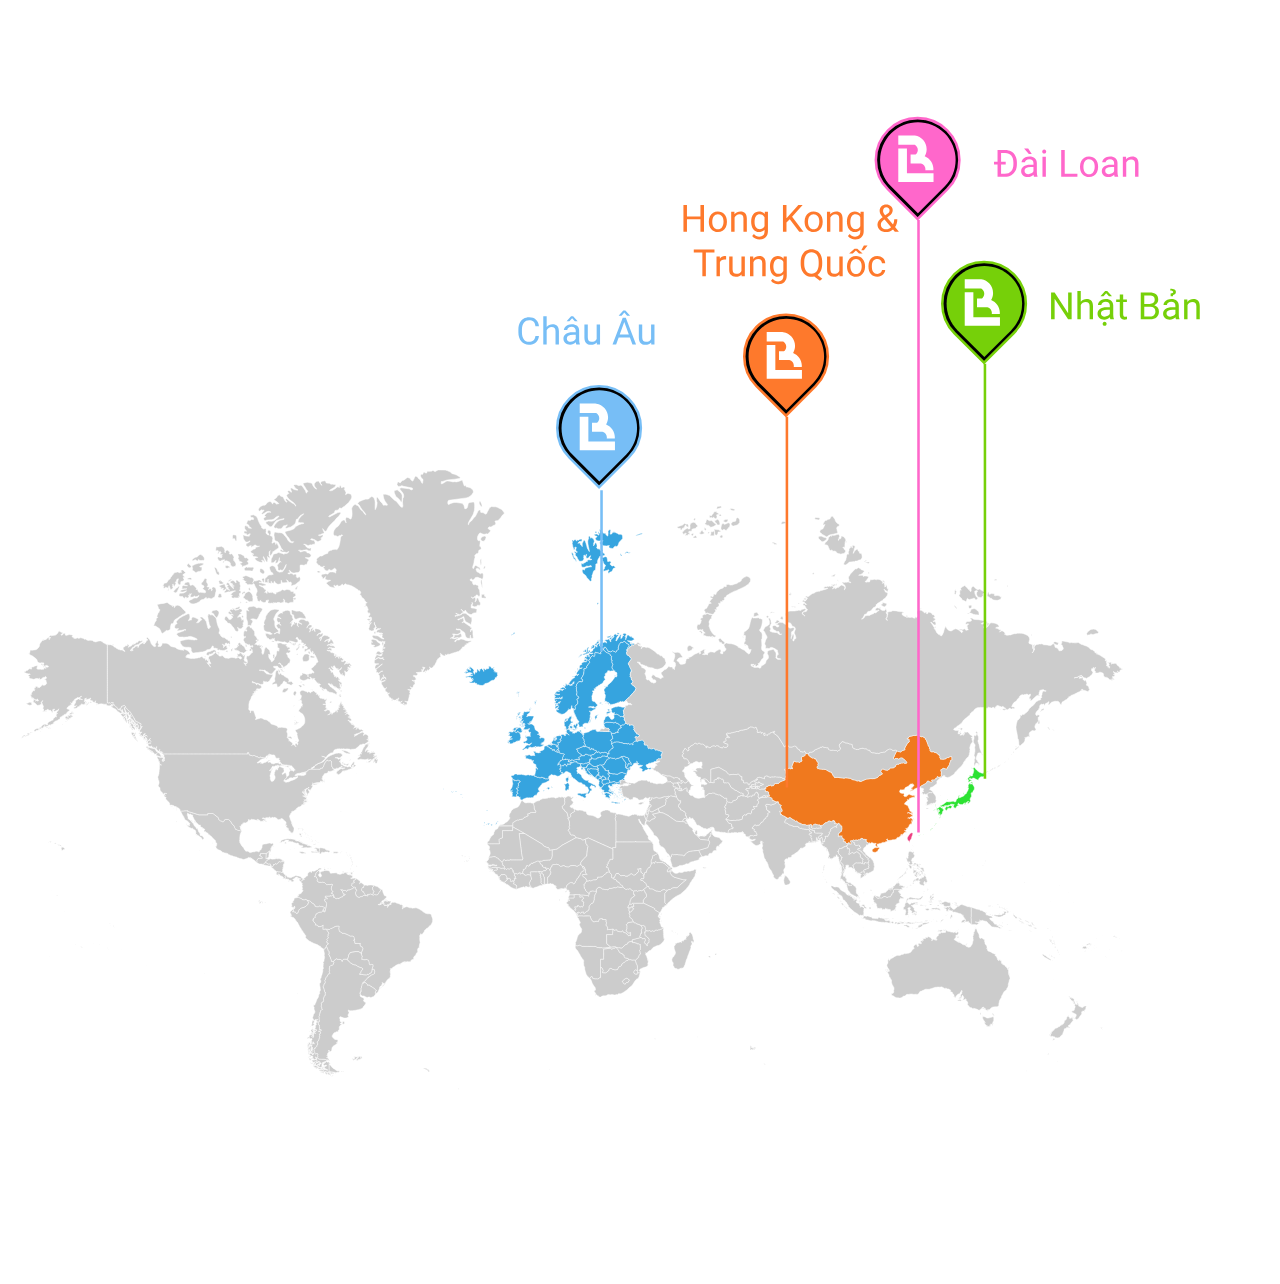
==== commit bffb7cf9: "bl" ====
--- a/map.html
+++ b/map.html
@@ -2,10 +2,26 @@
 <html lang="en">
 
 <head>
-	<meta charset="UTF-8">
-	<meta http-equiv="X-UA-Compatible" content="IE=edge">
-	<meta name="viewport" content="width=device-width, initial-scale=1.0">
-	<title>Document</title>
+	<title> map </title>
+    <meta http-equiv="content-type" content="text/html; charset=utf-8">
+    <meta http-equiv="X-UA-Compatible" content="IE=edge" >
+    <meta name="viewport" content="width=device-width, initial-scale=1.0, user-scalable=no" />
+    <meta name="description" content="">
+    <meta name="keywords" content="">
+    <link rel="preconnect" href="https://fonts.gstatic.com">
+    <link href="https://fonts.googleapis.com/css2?family=Pattaya&display=swap" rel="stylesheet">
+    <link rel="stylesheet" type="text/css" href="./assets/bootstrap/css/bootstrap.min.css">
+    <link rel="preconnect" href="https://fonts.gstatic.com">
+    <link href="https://fonts.googleapis.com/css2?family=Pacifico&display=swap" rel="stylesheet">
+    <link rel="stylesheet" type="text/css" href="./assets/css/style-tr.css">
+    <link rel="stylesheet" type="text/css" href="./assets/css/animate.css">
+    <link rel="stylesheet" type="text/css" href="./assets/css/aos.css">
+    <link rel="stylesheet" type="text/css" href="./assets/css/responsive.css">
+    <link rel="stylesheet" type="text/css" href="./assets/slick/slick.css">
+    <link rel="stylesheet" type="text/css" href="./assets/slick/slick-theme.css">
+    <script src="./assets/js/jquery.min.js" type="text/javascript"></script>
+    <script type="text/javascript" src="./assets/slick/slick.min.js"></script>
+    <script src="./assets/bootstrap/js/bootstrap.min.js" type="text/javascript"></script>
 </head>
 
 <body>
@@ -13,17 +29,29 @@
 		path.eu {
 			fill: rgb(54, 164, 223) !important;
 		}
+		path.eu:hover {
+			cursor: pointer;
+		}
 
 		path.cn {
 			fill: rgb(240, 121, 30) !important;
 		}
+		path.cn:hover {
+			cursor: pointer;
+		}
 
 		path.tw {
 			fill: rgb(237, 64, 130) !important;
 		}
+		path.tw:hover {
+			cursor: pointer;
+		}
 
 		path.jp {
 			fill: rgb(44, 226, 50) !important;
+		}
+		path.jp:hover {
+			cursor: pointer;
 		}
 
 		.eu.active {
@@ -44,301 +72,353 @@
 	</style>
 	<script src="https://code.jquery.com/jquery-3.3.1.min.js"
 		integrity="sha256-FgpCb/KJQlLNfOu91ta32o/NMZxltwRo8QtmkMRdAu8=" crossorigin="anonymous"></script>
-	<script>
+	<!-- <script>
 		$(document).ready(function () {
 			$('.eu').mouseover(function (data) {
 				$('.eu').addClass('active');
 			}).mouseout(function () {
-				console.log('sdfsd')
+				alert('mot vl');
 				$('.eu').removeClass('active');
 			})
 			$('.cn').mouseover(function (data) {
 				$('.cn').addClass('active');
 			}).mouseout(function () {
-				console.log('sdfsd')
+				alert('mot vl');
 				$('.cn').removeClass('active');
 			})
 			$('.tw').mouseover(function (data) {
 				$('.tw').addClass('active');
 			}).mouseout(function () {
-				console.log('sdfsd')
+				alert('mot vl');
 				$('.tw').removeClass('active');
 			})
 			$('.jp').mouseover(function (data) {
 				$('.jp').addClass('active');
 			}).mouseout(function () {
-				console.log('sdfsd')
+				alert('mot vl');
 				$('.jp').removeClass('active');
 			})
 		});
-	</script>
+	</script> -->
 	<div class="svg-container">
 		<?xml version="1.0" encoding="utf-8"?>
-<svg viewBox="0 0 500 500" xmlns="http://www.w3.org/2000/svg" xmlns:xlink="http://www.w3.org/1999/xlink">
-  <g transform="matrix(0.362139, 0, 0, 0.308736, 66.571106, 133.629227)" style="">
-    <path id="AD" title="Andorra" class="land" d="M480.487,331.376L480.41,331.401L480.152,331.556L480.005,331.61L479.871,331.637L479.766,331.626L479.708,331.535L479.714,331.396L479.69,331.272L479.67,331.205L479.708,331.024L479.794,330.927L479.913,330.847L480.101,330.876L480.499,330.992L480.582,331.101L480.583,331.173L480.51,331.292z" style="fill: rgb(204, 204, 204); stroke: rgb(255, 255, 255); stroke-width: 0.5px;"/>
-    <path id="AE" title="United Arab Emirates" class="land" d="M633.699,388.616l0.184,0.251l0.026,1.701l0.042,0.121l-0.098,0.018l-0.11,0.129l-0.129,0.199l-0.177,0.103l-0.142,0.116l-0.134,0.144l-0.12,0.031l-0.155,-0.183l-0.107,-0.187l0.026,-0.041l0.075,-0.013l0.028,-0.097l-0.045,-0.14l-0.105,-0.053l-0.132,-0.004l-0.127,0.063l-0.135,0.124l-0.076,0.133l-0.011,0.267l0.035,0.3l-0.001,0.146l-0.074,0.181l-0.026,0.266l0.053,0.206l0.048,0.123l0.005,0.104l-0.126,0.328l0.109,0.062l0.361,0.023l0.106,0.222l0.072,0.152l-0.02,0.09l-0.256,0.067l-0.322,0.074l-0.231,-0.021l-0.418,0.1l-0.223,0.154l0.065,0.096l0.077,0.074l0.035,0.203l-0.065,0.288l-0.118,0.279l-0.147,0.348l-0.17,0.399l-0.233,0.6l-0.197,0.471l-0.021,0.339l0.005,0.221l-0.022,0.441l-0.187,0.243l-0.042,0.007l-0.223,-0.029l-0.075,-0.01l-0.213,-0.028l-0.33,-0.043l-0.429,-0.057l-0.507,-0.066l-0.565,-0.075l-0.604,-0.08l-0.625,-0.082l-0.624,-0.082l-0.605,-0.08l-0.565,-0.074l-0.507,-0.067l-0.428,-0.057l-0.33,-0.043l-0.213,-0.028l-0.075,-0.01l-0.236,-0.031l-0.127,-0.164l-0.154,-0.198l-0.155,-0.199l-0.154,-0.199l-0.154,-0.199l-0.154,-0.199l-0.154,-0.199l-0.154,-0.199l-0.154,-0.199l-0.154,-0.2l-0.154,-0.199l-0.155,-0.2l-0.154,-0.2l-0.154,-0.2l-0.154,-0.2l-0.154,-0.2l-0.154,-0.2l-0.104,-0.134l-0.057,-0.151l-0.011,-0.396v-0.087l0.104,-0.16l0.05,0.114l0.116,0.155l0.197,-0.038l0.092,0.026l0.068,0.549l0.145,0.195l0.176,0.078l0.597,0.043l0.371,-0.074l0.731,-0.358l0.384,-0.129l1.062,0.022l0.851,0.149l1.325,0.088l0.257,-0.023l0.715,-0.288l0.438,-0.254l0.261,-0.073l0.172,-0.246l0.113,-0.32l0.101,-0.209l0.129,-0.1l0.122,-0.178l0.099,-0.289l0.246,-0.292l0.986,-0.711l0.576,-0.602l0.051,-0.195l0.313,-0.292l0.251,-0.32l1.175,-0.916l0.235,-0.379l0.139,-0.425l0.017,-0.03l0.101,-0.018l0.144,0.064l0.015,0.318l-0.053,0.3l-0.006,0.318l-0.021,0.172l0.109,0.141l0.186,0.061l0.081,-0.007L633.699,388.616zM633.653,389.899l0.017,-0.133l-0.029,-0.069l-0.12,-0.009l-0.05,0.115l-0.017,0.165l0.083,0.014L633.653,389.899zM628.557,392.337l-0.025,0.06l-0.079,-0.005l-0.198,-0.054l-0.064,-0.086l0.124,-0.103l0.055,-0.005l0.079,0.108L628.557,392.337zM625.376,392.901l-0.208,0.017l-0.188,-0.116l0.397,-0.155l0.107,-0.07l0.116,-0.143l0.093,0.123l-0.103,0.193l-0.073,0.083L625.376,392.901zM623.368,392.81l-0.047,0.022l-0.05,-0.165l0.003,-0.052l0.129,-0.075l0.079,0.135L623.368,392.81zM627.047,393.15l0.001,0.104l-0.285,-0.03l-0.076,0.054l-0.234,-0.03l-0.229,-0.075l0.155,-0.125l0.404,-0.147l0.168,0.134L627.047,393.15z" style="fill: rgb(204, 204, 204); stroke: rgb(255, 255, 255); stroke-width: 0.5px;"/>
-    <path id="AF" title="Afghanistan" class="land" d="M685.881,350.592L685.737,350.615L685.533,350.531L685.453,350.403L685.419,350.385L685.257,350.469L684.948,350.575L684.424,350.852L684.436,350.923L684.777,351.204L684.857,351.297L684.899,351.326L684.59,351.461L683.926,351.765L683.489,352.013L683.385,352.022L683.121,351.918L682.731,351.794L682.627,351.796L681.727,351.817L680.9,351.863L680.556,351.923L679.917,351.98L679.515,352L679.258,352.096L678.977,352.222L678.685,352.304L678.468,352.331L678.207,352.449L678.035,352.683L677.544,353.029L677.268,353.196L677.129,353.385L676.971,353.403L676.701,353.369L676.492,353.573L676.261,353.865L675.838,354.288L675.613,354.459L675.479,354.735L675.578,354.878L675.922,355.092L676.076,355.294L676.16,355.454L676.317,355.864L676.417,356.267L676.565,356.441L676.608,356.736L676.646,356.917L676.565,357.046L676.491,357.189L676.491,357.325L676.58,357.465L676.658,357.589L676.701,357.688L676.648,357.798L676.491,357.966L676.411,358.138L676.237,358.425L675.965,358.621L675.785,358.763L675.594,359.063L675.278,359.396L675.145,359.674L675.006,359.827L674.863,359.909L674.9,360.059L675.024,360.246L675.229,360.455L675.22,360.78L675.21,361.014L675.217,361.297L675.105,361.535L674.535,361.763L673.989,361.863L673.32,361.869L673.067,361.833L672.865,361.783L672.139,361.527L671.844,361.678L671.783,362.047L672.313,362.645L672.53,362.978L672.771,363.534L672.951,363.82L672.887,364.088L672.407,364.392L671.93,364.677L671.322,364.736L670.94,364.838L670.755,364.985L670.619,365.608L670.482,365.836L670.485,366.107L670.356,366.414L670.161,366.611L670.024,366.933L670.067,367.542L670.131,368.572L669.872,368.896L669.58,369.224L669.272,369.458L668.979,369.566L668.736,369.526L668.544,369.324L668.43,369.154L668.218,369.012L668.002,369.041L667.785,369.171L667.438,369.128L667.142,368.998L666.992,369.012L666.906,369.143L666.589,369.423L665.811,369.848L665.493,369.879L665.357,369.985L665.411,370.159L665.55,370.301L665.793,370.401L665.805,370.517L665.591,370.618L665.408,370.733L665.005,370.874L664.54,370.929L664.06,370.847L663.813,370.66L663.521,370.642L663.255,370.779L662.98,371.005L662.68,371.489L662.6,371.574L662.519,371.651L662.323,371.755L662.042,371.925L661.901,372.281L661.732,372.914L661.772,373.254L661.785,373.843L661.719,374.256L661.597,374.527L661.621,374.74L661.807,374.982L661.732,375.139L661.576,375.313L661.425,375.41L660.82,375.593L659.991,375.842L659.443,376.002L658.628,376.24L658.39,376.298L657.894,376.319L657.637,376.283L657.289,376.273L656.777,376.282L656.42,376.347L656.062,376.466L655.798,376.616L655.646,376.764L655.592,376.835L655.233,376.713L654.102,376.495L651.039,376.783L650.75,376.728L649.705,376.391L648.358,375.957L647.525,375.688L646.456,375.336L647.188,374.466L647.826,373.706L648.466,372.942L649.096,372.187L649.171,371.922L649.181,371.403L649.015,370.708L648.748,370.391L647.867,370.263L647.206,370.166L646.485,370.061L646.393,370.022L646.311,369.479L646.346,369.237L646.299,368.768L646.306,368.406L646.41,367.811L646.416,367.542L646.083,366.381L645.897,365.736L645.707,365.069L645.666,364.856L645.662,364.593L646.104,363.973L646.241,363.838L646.5,363.529L646.662,363.364L646.634,363.251L646.352,363.186L645.926,363.18L645.699,363.086L645.522,362.917L645.452,362.671L645.568,362.234L645.452,361.383L645.689,360.961L645.893,360.666L646.585,360.624L646.345,360.29L646.229,360.096L646.155,360.04L646.127,359.951L646.164,359.861L646.341,359.827L646.461,359.715L646.656,359.558L646.758,359.49L646.776,359.299L646.869,359.165L647.009,358.996L647.12,358.804L647.092,358.579L647.194,358.309L647.241,358.139L647.315,357.992L647.25,357.778L647.194,357.597L647.176,357.382L647.287,357.325L647.427,357.246L647.454,357.076L647.528,356.861L647.584,356.69L647.677,356.555L647.687,356.418L647.631,356.191L647.862,356.157L647.955,356.282L648.079,356.444L648.418,356.746L648.638,356.834L648.915,356.878L649.256,356.837L649.528,356.78L649.656,356.795L649.953,357.014L650.3,357.321L650.411,357.458L650.463,357.667L650.565,357.729L650.787,357.522L651.001,357.454L651.198,357.493L651.415,357.516L651.633,357.44L651.73,357.385L652.109,357.117L652.453,356.913L652.667,356.788L652.744,356.368L652.843,356.129L652.984,355.99L652.932,355.817L652.873,355.685L652.813,355.506L652.873,355.411L653.01,355.369L653.354,355.369L653.959,355.18L654.463,354.991L654.929,354.837L655.141,354.812L655.342,354.838L655.434,354.793L655.459,354.646L655.573,354.491L655.832,354.365L656.319,354.098L656.749,353.701L656.902,353.399L657.006,352.958L657.207,352.276L657.429,351.527L657.511,351.196L657.605,350.941L657.985,350.726L658.373,350.57L658.974,350.539L659.679,350.523L659.828,350.112L659.921,349.762L660.038,349.581L660.209,349.434L660.269,349.405L660.649,349.62L661.232,349.949L661.911,350.113L662.252,350.195L662.394,350.182L663.251,350.102L663.928,350.23L664.283,350.58L664.632,350.669L664.974,350.5L665.186,350.469L665.268,350.578L665.438,350.624L665.698,350.607L665.848,350.704L665.864,350.801L665.884,350.913L666.076,351.179L666.423,351.502L666.731,351.58L667.136,351.329L667.273,351.358L667.34,351.277L667.381,351.094L667.626,350.922L668.074,350.761L668.328,350.617L668.419,350.498L668.57,350.464L668.735,350.5L668.853,350.455L668.894,350.342L668.941,350.293L669.025,350.253L669.1,350.233L669.236,350.264L669.487,350.47L669.853,350.85L670.091,351.024L670.2,350.995L670.34,350.878L670.511,350.676L670.553,350.384L670.468,350.003L670.526,349.695L670.729,349.461L671.104,349.317L671.651,349.262L671.987,349.295L672.111,349.416L672.279,349.482L672.49,349.495L672.684,349.358L672.859,349.069L672.869,348.712L672.714,348.285L672.756,348.149L672.823,348.09L673.033,347.935L673.326,347.614L673.609,347.2L673.882,346.692L674.219,346.378L674.62,346.257L675.106,346.395L675.679,346.791L675.894,347.277L675.754,347.854L675.742,348.17L675.858,348.229L676.054,348.213L676.329,348.123L676.509,348.118L676.594,348.2L676.589,348.362L676.493,348.605L676.378,349.286L676.307,349.874L676.236,350.451L676.175,350.957L676.284,351.351L676.45,351.945L676.637,352.337L676.828,352.462L677.02,352.507L677.211,352.472L677.604,352.22L678.197,351.752L678.773,351.464L679.611,351.302L679.892,350.799L680.28,350.466L681.166,349.971L681.647,349.781L681.924,349.749L682.27,349.838L682.349,349.87L682.417,349.894L682.596,349.935L682.633,350.086L682.586,350.249L682.395,350.383L682.334,350.487L682.407,350.565L682.677,350.592L683.236,350.411L683.598,350.295L683.849,350.249L683.95,350.098L684.108,349.946L684.359,349.935L684.628,350.016L684.851,350.063L685.23,350.02L685.43,350.152L685.71,350.401L685.836,350.556z" style="fill: rgb(204, 204, 204); stroke: rgb(255, 255, 255); stroke-width: 0.5px;"/>
-    <path id="AG" title="Antigua and Barbuda" class="land" d="M302.494,414.451l-0.09,0.116l-0.313,-0.047l-0.063,-0.145l-0.014,-0.102l0.196,-0.207l0.221,0.088l0.085,0.098l0.063,0.02l-0.001,0.083l-0.024,0.061L302.494,414.451zM302.407,412.879l-0.042,0.077l-0.229,-0.139l-0.07,-0.261l0.007,-0.055l0.039,-0.029l0.091,0.05l0.121,0.019l0.077,0.085L302.407,412.879z" style="fill: rgb(204, 204, 204); stroke: rgb(255, 255, 255); stroke-width: 0.5px;"/>
-    <path id="AI" title="Anguilla" class="land" d="M298.888,410.983L298.442,411.131L298.46,411.046L298.818,410.843L298.948,410.857z" style="fill: rgb(204, 204, 204); stroke: rgb(255, 255, 255); stroke-width: 0.5px;"/>
-    <path id="AL" title="Albania" class="land eu" d="M532.009,331.209L532.12,331.295L532.351,331.669L532.504,331.999L532.807,332.113L532.975,332.241L533.192,332.436L533.296,332.631L533.444,333.228L533.461,333.588L533.418,333.752L533.382,333.795L533.247,334.379L533.279,334.676L533.278,334.872L533.164,334.949L533.088,335.072L533.211,335.556L533.196,335.763L533.202,335.999L533.423,336.537L533.554,336.703L533.67,336.782L533.82,337.276L533.908,337.361L534.271,337.314L534.449,337.369L534.52,337.486L534.536,337.566L534.512,337.842L534.602,338.054L534.723,338.272L534.723,338.405L534.641,338.623L534.496,338.876L534.304,338.974L534.092,339.056L533.99,339.253L533.939,339.462L533.844,339.617L533.786,339.787L533.695,340.133L533.674,340.258L533.531,340.385L533.309,340.437L533.109,340.448L532.975,340.507L532.906,340.625L532.779,340.72L532.703,340.762L532.703,340.867L532.795,341.086L532.9,341.264L532.903,341.406L532.851,341.446L532.688,341.428L532.654,341.48L532.636,341.64L532.593,341.775L532.526,341.858L532.41,341.948L532.197,341.919L531.997,341.783L531.893,341.741L531.833,341.745L531.817,341.412L531.73,341.153L531.414,340.528L530.383,339.92L530.14,339.646L530.034,339.415L529.927,339.197L530.029,339.191L530.13,339.246L530.259,339.313L530.312,339.204L530.256,338.965L529.99,338.407L529.97,338.253L530.1,337.785L530.317,337.258L530.303,336.618L530.37,336.133L530.295,335.818L530.259,335.432L530.418,334.917L530.555,334.79L530.639,334.626L530.644,334.076L530.337,333.818L529.984,333.77L529.992,333.583L530.036,333.286L530.011,333.187L530.037,333.017L529.951,332.791L529.811,332.627L529.946,332.338L530.144,331.987L530.328,331.709L530.551,331.419L530.7,331.141L530.859,330.9L530.997,330.827L531.065,330.878L531.102,330.983L531.093,331.293L531.14,331.4L531.235,331.479L531.436,331.44L531.658,331.363L531.958,331.199z" style="fill: rgb(204, 204, 204); stroke: rgb(255, 255, 255); stroke-width: 0.5px;"/>
-    <path id="AM" title="Armenia" class="land" d="M606.175,344.646l-0.485,-0.021l-0.414,0.156l-0.156,-0.031l-0.104,-0.277l-0.089,-0.225l-0.264,-0.579l0.071,-0.237l-0.147,-0.137l-0.354,-0.247l-0.091,-0.102l0.05,-0.141l0.035,-0.257l-0.034,-0.208l-0.096,-0.063l-0.177,-0.004l-0.215,0.052l-0.432,0.201l-0.3,-0.128l-0.173,-0.129l-0.101,-0.108l-0.225,0.09l-0.055,-0.043l-0.012,-0.268l-0.068,-0.145l-0.135,-0.169l-0.126,-0.081l-0.461,0.167l-0.277,0.057l-0.097,-0.156l-0.487,-0.514l-0.451,-0.395l-0.31,-0.163l-0.312,0.017l-0.484,0.079l-0.178,-0.033l-0.422,-0.172l-0.352,-0.205l0.048,-0.085l0.074,-0.062l-0.089,-0.267l-0.196,-0.43l0.021,-0.135l-0.062,-0.186l-0.068,-0.141l0.276,-0.337l0.126,-0.271l0.028,-0.265l-0.074,-0.275l-0.182,-0.499l-0.112,-0.145l-0.208,-0.136l-0.175,-0.222l-0.044,-0.157l0.147,-0.031l0.429,-0.004l0.416,-0.054l0.326,-0.104l0.472,-0.087l0.194,-0.078l0.227,-0.037l0.689,0.083l0.258,-0.064l0.776,-0.012l0.02,-0.033l-0.105,-0.106l0.001,-0.04l0.462,-0.067l0.072,-0.05l0.06,0.168l0.174,0.187l0.189,0.075l0.102,0.103l0.005,0.078l-0.335,0.095l-0.023,0.047l0.022,0.046l0.1,0.023l0.47,0.234l0.268,0.005l0.141,0.071l0.07,0.14l0.224,0.19l0.179,0.184l0.011,0.063l-0.034,0.093l-0.5,0.359l-0.063,0.124l-0.008,0.131l0.219,0.389l0.323,0.424l0.466,0.322l0.643,0.349l0.008,0.216l-0.102,0.256l-0.087,0.174l-0.04,0.118l-0.078,0.049l-0.64,-0.011l-0.096,0.042l-0.042,0.05l-0.003,0.042l0.23,0.078l0.359,0.273l0.207,0.265l0.215,0.116l0.241,0.211l0.193,0.196l0.301,0.254l0.335,-0.083l0.448,0.226l0.019,0.153l-0.028,0.137l-0.282,0.149l-0.035,0.062l0,0.052l0.037,0.073l0.165,0.122l0.195,0.181l0.219,0.27l-0.098,0.081l-0.205,0.012l-0.159,-0.033l-0.056,0.055l0.003,0.088l0.208,0.205l0.041,0.149l-0.009,0.259L606.175,344.646zM602.058,336.91l0.014,-0.099l-0.021,-0.089l-0.075,-0.028l-0.092,0.023l-0.007,0.099l0.028,0.094l0.093,0.042L602.058,336.91zM603.542,338.429l-0.107,0.061l-0.1,-0.027v-0.152l0.072,-0.061l0.083,0.003l0.079,0.055L603.542,338.429z" style="fill: rgb(204, 204, 204); stroke: rgb(255, 255, 255); stroke-width: 0.5px;"/>
-    <path id="AO" title="Angola" class="land" d="M512.388,475.605l-0.043,0.045l-0.308,0.124l-0.331,0.116l-0.435,0.472l-0.22,0.204l-0.064,0.051l-0.199,0.113l-0.144,0.097l0.005,0.053l0.096,0.062l0.098,0.102l-0.01,0.771l-0.042,0.76l-0.054,0.064l-0.276,0.025l-0.367,0.053l-0.117,0.034l-0.041,-0.075l-0.123,-0.278l0.069,-0.264l0.074,-0.197l-0.083,-0.401l-0.187,-0.357l-0.198,-0.453l-0.061,-0.087l0.167,-0.146l0.251,-0.32l0.105,-0.166l0.291,-0.037l0.108,-0.116l0.077,-0.186l0.03,-0.108l0.328,-0.088l0.394,-0.157l0.218,-0.172l0.221,-0.11l0.14,-0.004l0.092,0.045l0.253,0.298l0.215,0.188L512.388,475.605zM542.961,493.164l0.062,0.372l0.061,0.517l0.043,0.372l0.044,0.167l0.015,0.089l-0.049,0.096L543.097,495l-0.079,0.198l-0.044,0.138l0.037,0.254l-0.03,0.364l-0.031,0.385l-0.01,0.371l0.105,0.664l-0.015,0.204l-0.131,0.348l-0.099,0.264l-0.064,0.306l-0.012,0.16l0.24,0.452l-0.014,0.09l-0.184,0.028l-0.152,0.008h-0.582h-0.834h-0.834h-0.834h-0.767h-0.734h-0.647l0,0.446v0.92l0,0.921l0,0.922v0.924l0,0.925v0.926l0,0.927l0,0.929v0.671l0.169,0.892l0.31,0.972l0.121,0.09l0.312,0.179l0.433,0.366l0.243,0.277l0.494,0.481l0.657,0.614l0.633,0.551l0.559,0.486l-0.877,0.171l-1.247,0.242l-0.841,0.164l-1.021,0.199l-0.68,0.125l-0.847,0.155l-0.135,-0.003l-0.227,-0.107l-0.49,-0.021l-0.576,0.148l-0.457,0.04l-0.338,-0.068l-0.33,-0.129l-0.322,-0.191l-0.557,-0.07l-0.793,0.052l-0.764,-0.037l-0.736,-0.126l-0.526,-0.05l-0.317,0.027l-0.34,-0.041l-0.363,-0.109l-0.303,-0.185l-0.364,-0.39l-0.285,-0.372l-0.074,-0.053l-0.09,-0.057l-0.089,-0.017l-0.808,-0.01l-0.767,-0.009l-0.439,-0.001l-1.074,-0.001l-1.074,-0.001l-1.074,-0.002l-1.074,-0.001l-1.074,-0.002l-1.074,-0.001l-1.074,-0.002l-1.074,-0.001l-0.57,-0.001l-0.53,0.03l-0.585,0.032l-0.084,-0.014l-0.139,-0.045l-0.095,-0.082l-0.315,-0.211l-0.274,-0.16l-0.373,-0.27l-0.241,-0.295l-0.203,-0.094l-0.359,-0.053l-0.27,-0.052l-0.22,-0.012l-0.387,0.139l-0.292,0.138l-0.208,0.133l-0.361,0.152l-0.304,0.152l-0.53,-0.02l-0.115,0.022l-0.295,-0.01l-0.278,-0.133l-0.282,0.012l-0.313,0.169l-0.448,0.066l0.104,-1.103l0.109,-0.487l0.003,-0.582l-0.064,-1.504l-0.077,-0.207l-0.052,-0.242l0.277,-0.184l0.141,-0.141l0.191,-0.249l0.136,-0.349l0.16,-0.768l0.582,-1.763l0.276,-1.723l0.35,-0.814l0.131,-0.912l0.974,-1.175l0.24,-0.721l0.504,-0.353l0.713,-0.376l0.508,-0.669l0.246,-0.463l0.28,-0.887l-0.003,-0.925l0.178,-1.233l-0.039,-0.354l-0.266,-0.49l-0.049,-0.35l-0.247,-0.344l-0.264,-0.26l-0.124,-0.464l-0.458,-0.731l-0.125,-0.487l-0.219,-0.35l-0.035,-0.431l-0.115,-0.456l-0.224,-0.45L512.18,488v-0.161l0.136,-0.194l0.129,-0.063l-0.043,0.098l-0.086,0.115l0.021,0.089l0.856,-0.902l0.054,-0.176l-0.029,-0.197l-0.004,-0.241l0.034,-0.28l-0.808,-1.661l-0.641,-1.542l-0.109,-0.779l-0.848,-1.023l-0.334,-0.665l-0.19,-0.466l-0.143,-0.176l0.054,-0.089l0.218,-0.023l0.486,-0.108l0.666,-0.118l0.615,-0.27l0.164,-0.12l0.326,-0.024l0.332,0.072l0.123,-0.052l0.07,-0.004l0.779,0l0.324,-0.018l0.601,0.005l0.379,0.022l0.216,0.03l0.583,0.047l0.728,-0.011l0.257,-0.024l0.954,-0.016l0.942,-0.016l0.847,-0.014l0.936,0.003l0.716,0.002l0.326,0.097l0.296,0.184l0.135,0.167l0.064,0.074l0.088,0.176l0.162,0.14l0.058,0.216l-0.047,0.293l0.023,0.353l0.094,0.412l0.197,0.432l0.298,0.454l0.13,0.36l-0.039,0.267l0.092,0.282l0.222,0.297l0.162,0.157l0.094,0.119l0.252,0.456l0.467,0.728l0.35,0.546l0.123,0.065l0.179,-0.023l0.38,-0.054l0.376,-0.011l0.269,0.112l0.108,-0.019l0.405,-0.217l0.402,-0.066l0.42,-0.09l0.219,-0.092l0.255,0l0.687,0.175l0.13,0.009h0.556l0.556,-0.098l0.082,-0.732l0.005,-0.145l0.134,-0.275l0.17,-0.24l0.021,-0.229l-0.01,-0.313l0.123,-0.379l0.373,-0.302l0.603,-0.143l0.343,-0.028l0.541,-0.084l0.82,-0.085l0.303,0.011l0.024,0.043l-0.174,0.524l-0.003,0.171l0.063,0.173l0.139,0.094l0.851,0.01l0.784,0.01l0.899,0.033l0.674,0.024l0.086,0.026l0.068,0.039l0.1,0.26l-0.022,0.508l-0.15,0.742l0.058,0.694l0.267,0.646l0.027,0.993l-0.094,0.593l-0.119,0.748l-0.046,0.849l0.122,0.355l0.258,0.371l0.394,0.389l0.305,0.503l0.216,0.619l0.078,0.39l-0.058,0.161l0.004,0.278l0.067,0.396l-0.075,0.263l-0.216,0.129l-0.072,0.178l0.109,0.342l0.027,0.311l0.085,0.119l0.062,0.086l0.102,0.013l0.219,-0.111l0.262,-0.207l0.21,-0.087l0.296,0.011l0.416,0.059l0.734,0.021l0.226,-0.037l0.683,-0.279l0.179,-0.021l0.27,0.026l0.383,0.083l0.386,0.017l0.188,-0.086l0.017,-0.113l0.06,-0.147L542.961,493.164z" style="fill: rgb(204, 204, 204); stroke: rgb(255, 255, 255); stroke-width: 0.5px;"/>
-    <path id="AR" title="Argentina" class="land" d="M299.87,526.29l0.071,0.083l-0.001,0.087l0.237,0.178l0.474,0.271l0.444,0.523l0.414,0.777l0.389,0.576l0.363,0.372l0.334,0.264l0.305,0.154l0.163,0.125l0.021,0.096l0.285,0.199l0.549,0.303l0.347,0.303l0.146,0.302l0.542,0.313l0.939,0.322l0.683,0.154l0.426,-0.014l0.611,0.257l0.796,0.53l0.486,0.368l0.175,0.205l0.521,0.333l1.3,0.689l0.573,0.173l0.272,0.158l0.161,0.2l0.159,0.062l0.157,-0.078l0.326,0.072l0.496,0.222l0.388,0.269l0.499,0.593l0.159,0.237l0.067,0.212l-0.024,0.187l-0.152,0.2l-0.28,0.212l-0.083,0.093l-0.006,0.089l-0.071,0.179l-0.232,0.382l-0.059,0.178l-0.013,0.132l-0.147,0.144l-0.391,0.266l-0.081,0.129l-0.02,0.139l-0.049,0.083l-0.053,0.035l-0.075,0.139l-0.061,0.231l-0.006,0.296l0.048,0.362l-0.01,0.117l-0.086,0.062l-0.049,0.084l-0.017,0.169l-0.074,0.124l-0.129,0.079l-0.048,0.09l0.034,0.103l-0.095,0.101l-0.224,0.1l-0.137,0.146l-0.051,0.191l-0.125,0.171l-0.199,0.151l-0.065,0.201l0.104,0.372l1.226,-0.129l0.999,0.136l1.182,0.358l0.784,0.125l0.387,-0.108l0.287,0.015l0.187,0.139l0.251,0.028l0.315,-0.082l0.261,0.063l0.206,0.208l0.187,-0.052l0.168,-0.31l0.193,-0.227l0.218,-0.142l0.271,-0.043l0.325,0.057l0.259,0.114l0.194,0.171l0.211,-0.005l0.229,-0.181l0.11,-0.217l-0.01,-0.253l0.091,-0.181l0.191,-0.109l0.129,-0.147l0.067,-0.186l0.227,-0.113l0.387,-0.041l0.203,-0.091l0.018,-0.141l0.114,-0.13l0.211,-0.119l0.145,-0.148l0.078,-0.177l0.127,-0.112l0.178,-0.045l0.198,-0.373l0.217,-0.698l0.129,-0.942l0.045,-1.333l0.219,0.001l0.102,0.099l0.162,0.051l0.17,-0.112l0.145,-0.052l0.229,-0.004l0.124,-0.126l0.145,-0.02l0.099,0.068l0.096,0.083l0.204,0.019l0.162,0.216l0.178,0.066l0.076,0.248l0.115,0.653l0.214,0.386l0.212,0.44l0.008,0.196l-0.119,0.198l-0.02,0.285l-0.074,0.697l-0.025,0.257l0.074,0.175l0.027,0.245l-0.115,0.299l-0.224,0.448l-0.217,0.121l-0.056,0.005l-0.294,0.259l-0.207,0.097l-0.12,-0.065l-0.137,0.112l-0.154,0.291l-0.188,0.13l-0.34,0.072l-0.102,0.034l-0.198,-0.01l-0.17,0.072l-0.142,0.155l-0.151,0.058l-0.161,-0.039l-0.146,0.057l-0.131,0.153l-0.076,0.166l-0.021,0.179l-0.128,0.122l-0.236,0.065l-0.082,0.09l0.015,0.125l-0.106,0.097l-0.399,0.102l-0.289,0.18l-0.178,0.259l-0.188,0.163l-0.296,0.1l-0.402,0.264l-0.058,0.163l0.153,0.15l0.055,0.134l-0.043,0.117l-0.125,0.016l-0.208,-0.085l-0.148,-0.018l-0.088,0.05l-0.042,0.094l0.005,0.138l-0.074,0.094l-0.154,0.05l-0.097,0.114l-0.041,0.179l-0.193,0.226l-0.344,0.272l-0.271,0.367l-0.199,0.462l-0.232,0.304l-0.266,0.146l-0.183,0.208l-0.1,0.27l-0.284,0.418l-0.466,0.568l-0.423,0.39l-0.38,0.212l-0.213,0.24l-0.047,0.267l-0.246,0.305l-0.445,0.342l-0.126,0.154l-0.104,0.126l-0.015,0.22l-0.173,0.289l-0.333,0.359l-0.116,0.311l0.151,0.393l0.022,0.477l-0.066,0.191l-0.146,0.065l-0.033,0.123l0.079,0.182l0.004,0.239l-0.07,0.297l-0.154,0.34l-0.239,0.383l-0.058,0.256l0.124,0.129l0.061,0.137l-0.002,0.146l-0.051,0.211l-0.099,0.277l-0.15,0.206l-0.201,0.134l-0.061,0.17l0.081,0.205l0.011,0.214l-0.058,0.223l0.034,0.217l0.126,0.211l-0.009,0.241l-0.219,0.495l-0.053,0.306l0.137,1.313l-0.083,0.184l-0.139,0.212l-0.165,0.016l-0.188,-0.037l-0.136,0.132l-0.085,0.583l-0.259,1.264l0.046,0.301l0.208,0.489l0.076,0.312l0.058,0.235l0.046,0.446l-0.121,0.201l-0.112,0.035l-0.141,0.113l0.167,0.545l0.133,0.251l0.38,0.516l1.459,0.718l0.605,0.424l0.685,0.579l0.374,0.596l0.033,0.492l-0.547,0.737l-0.061,0.62l0.112,0.437l0.198,0.406l0.53,0.528l0.39,0.194l0.527,-0.021l0.09,0.148l0.054,0.13l0.083,1.075l-0.01,0.405l-0.155,0.372l-1.012,1.714l-0.864,1.052l-0.313,0.583l-0.111,0.625l-0.277,0.298l-1.498,0.948l-2.324,0.849l-1.878,0.442l-0.427,0.149l-3.019,0.487l-0.584,0.068l-0.76,-0.043l-0.617,0.065l-0.688,-0.133l-0.614,-0.153l-0.344,-0.38l-0.408,-0.047l-0.111,0.19l0.199,0.485l-0.097,0.585l0.121,0.334l0.241,0.067l0.232,0.173l0.205,0.232l-0.353,0.024l0.137,0.185l0.151,0.108l-0.017,0.387l-0.137,0.934l-0.344,0.2l-0.092,0.054l-0.104,0.202l-0.219,0.898l-0.07,0.584l0.094,0.377l0.413,0.794l-0.156,0.517l-0.261,0.281l-1.131,0.579l-0.452,0.232l-0.712,0.159l-1.147,0.027l-0.424,-0.036l-0.983,-0.528l-0.73,-0.316l-0.668,-0.251l-0.65,-0.15l0.093,-0.076l0.043,-0.136l-0.183,-0.076l-0.133,-0.017l-0.428,0.273l-0.18,0.279l-0.052,0.245l-0.009,0.588l0.076,0.495l0.308,1.223l0.032,0.667l-0.146,0.844l0.204,0.498l0.248,0.225l0.557,0.223l0.216,0.152l0.238,-0.024l0.073,0.059l-0.035,0.109l-0.14,0.215l0.009,0.227l0.422,0.067l0.438,-0.046l0.459,-0.101l0.108,-0.158l0.003,-0.33l-0.538,-0.058l0.068,-0.123l0.408,-0.134l0.534,-0.219l0.273,-0.041l0.186,0.147l0.125,0.135l0.154,0.355l0.096,0.469l0.004,0.565l-0.064,0.533l-0.076,0.189l-0.135,0.227l-0.96,0.29l-0.269,-0.076l-0.25,-0.403l-0.079,-0.417l-0.214,-0.281l-0.459,-0.223l-0.457,0.068l-0.453,0.387l-0.445,0.125l-0.158,0.353l1.116,0.572l0.527,0.16l0.172,-0.006l0.171,0.075l-0.159,0.213l-0.159,0.132l-0.794,0.292l-0.35,0.204l-0.409,0.402l-0.573,0.879l-0.176,0.192l-0.088,0.224l-0.059,0.609l0.186,1.015l-0.196,0.426l0.121,0.474l-0.068,0.317l-0.2,0.457l-0.804,0.723l-0.143,0.53l0.279,0.313l-0.019,0.274l-0.093,0.249l-0.334,-0.003l-1.214,-0.167l-0.442,0.272l-0.41,0.333l-0.112,0.159l-0.145,0.1l-0.835,0.178l-0.165,0.118l-0.888,1.275l-0.38,0.794l-0.459,0.782l-0.12,0.332l-0.026,0.461l0.064,0.416l0.064,0.307l0.16,0.395l0.336,0.451l1.711,1.847l0.355,0.162l1.83,0.199l0.406,0.259l0.237,0.412l0.087,0.364l-0.105,0.924l-0.109,0.29l-0.202,0.264l-0.433,0.34l-0.518,0.181l0.148,0.129l0.21,-0.019l0.458,-0.11l0.198,0.11l0.15,0.367l-0.287,0.148l-0.087,0.179l-0.207,0.271l-1.056,1.084l-0.569,0.325l-0.523,0.437l-0.702,0.443l-0.275,0.255l-0.372,0.536l-0.569,0.585l-0.614,1.261l-0.024,0.245l0.089,0.164l-0.341,2.231l-0.119,0.264l-0.247,0.282l-0.65,0.466l-0.313,0.058l-0.414,-0.27l-0.233,-0.282l-0.229,-0.482l-0.276,-0.496l-0.014,0.177l0.096,0.302l-0.065,0.316l-0.706,0.144l-0.187,0.148l0.637,-0.066l0.434,0.096l0.184,0.115l0.165,0.241l0.146,0.29l-0.122,0.161l-0.348,0.133l-0.45,0.245l-0.532,0.443l-0.295,0.514l-0.127,0.37l-0.144,0.748l-0.038,0.496l-0.225,0.382l-0.347,0.345l0.02,0.079l0.235,-0.177l0.188,-0.056l0.162,0.46l0.218,0.923l0.101,0.642l-0.016,0.19l-0.065,0.262l-0.448,0.063l-0.4,-0.008l-0.294,0.112l0.158,0.116l0.27,-0.041l0.373,0.276l0.414,-0.118l0.189,0.185l0.136,0.169l0.634,1.354l0.554,0.841l0.28,0.5l-0.139,0.228l-0.05,-0.303l-0.361,-0.079l-0.352,-0.081l-0.587,-0.217l-0.791,-0.328h-0.792l-0.629,-0.277l-0.695,-0.306l-1.467,-0.027l-1.292,-0.019l-1.324,-0.019l-0.847,-0.013l-0.567,-0.008l-0.147,-0.115l0.05,-0.38l-0.21,-0.28l-0.305,-0.338l-0.371,-0.238l-0.184,-0.319l-0.206,-0.358l0.116,-0.317l0.178,-0.769l0.003,-0.338l-0.161,-0.236l-0.049,-0.335l0.049,-0.157l0.145,-0.119l0.087,-0.547l-0.068,-0.535l-0.111,-0.477l-0.147,-0.21l-0.189,-0.1l-0.14,-0.019l-0.31,0.178l-0.514,-0.045l-0.175,0.068l-0.251,0.191l-0.356,0.282l-0.198,-0.098l-0.061,-0.302l-0.132,-0.261l-0.084,-0.23l-0.063,-0.379l-0.105,-0.485l-0.21,-0.573l-0.322,-0.462l-0.018,-0.415l-0.06,-0.52l0.164,-0.505l-0.096,-0.418l-0.201,-0.497l0.062,-0.514l0.198,-0.284l0.062,-0.36l0.916,-0.057l-0.038,-0.483l0.152,-0.39l0.171,-0.353l0.146,-0.16l0.326,-0.14l0.384,-0.203l0.217,-0.232l0.104,-0.208l0.063,-0.268l0.017,-0.285l-0.063,-0.605l0.072,-0.186l0.238,-0.245l0.402,-0.217l0.173,-0.575l-0.099,-0.499l-0.223,-0.395l-0.284,-0.178l-0.025,-0.405l0.128,-0.384l0.167,-0.411l0.199,-0.471l-0.012,-0.329l0.177,-0.192l0.504,-0.428l0.173,-0.418l0.177,-0.113l0.207,-0.05l0.012,-0.236l-0.151,-0.234l-0.024,-0.293l0.018,-0.324l0.046,-0.433l0.235,-0.162l0.348,-0.35l0.093,-0.222l0.012,-0.297l-0.101,-0.612l-0.086,-0.438l-0.044,-0.161l-0.158,-0.296l-0.117,-0.187l0.187,-0.234l0.35,-0.245l0.148,-0.355l-0.136,-0.301l-0.198,-0.159l-0.062,-0.46l0.074,-0.583l0.148,-0.176l0.52,-0.088l0.049,-0.299l0.396,-0.422l-0.012,-0.403l-0.252,-0.247l-0.247,-0.398l-0.182,-0.351l-0.606,-0.192l-0.644,-0.104l-0.087,-0.331l0.025,-0.191l0.299,0.077l0.489,-0.067l0.368,-0.015l0.256,-0.034l0.295,-0.048l0.272,0.139l0.272,-0.087l0.111,-0.521l0.173,-0.277l0.025,-0.26l-0.173,-0.207l-0.317,-0.064l-1.387,-0.164l-0.042,-0.207l0.012,-0.347l0.052,-0.354l0,-0.174l0.126,-0.153l0.144,-0.32l0.101,-0.213l-0.101,-0.276l-0.221,-0.407l0.161,-0.188l0.013,-0.224l-0.05,-0.219l-0.23,-0.243l-0.203,-0.335v-0.356l0.238,-0.095l0.158,-0.109l0.037,-0.22l-0.087,-0.271l-0.329,-0.083l-0.438,-0.166l-0.134,-0.139l-0.124,-0.29l0.092,-0.813l-0.046,-0.489l-0.039,-0.27l0.107,-0.208l0.146,-0.187l-0.069,-0.435l-0.13,-0.228l0.046,-0.175l0.123,-0.176l0.107,-0.217l0.092,-0.051l0.138,0.124l0.233,-0.073l0.281,-0.175l0.03,-0.206l-0.056,-0.294l-0.209,-0.738l-0.188,-0.455l0.039,-0.164l0.074,-0.172l-0.059,-0.624l0.019,-0.376l0.014,-1.105l0.021,-0.376l-0.192,-0.384l0.026,-0.359l0.135,-0.262l0.127,-0.354l0.095,-0.313l0.1,-0.141l0.169,-0.07l0.039,-0.171l-0.077,-0.13l-0.218,-0.203l-0.05,-0.248l0.046,-0.19l0.107,-0.11l0.166,0.001l0.125,-0.271l0.036,-0.334l0.026,-0.155l-0.096,-0.195l-0.069,-0.459l-0.065,-0.26l0.077,-0.109l0.107,-0.04l0.189,0.062l0.133,-0.032l0.023,-0.139l0.015,-0.149l0.051,-0.101l0.119,-0.336l0.127,-0.416l0.03,-0.293l-0.045,-0.793l0.067,-0.182l0.136,-0.166l0.189,-0.156l0.249,-0.129l0.309,-0.186l0.38,-0.068l0.154,-0.206l0.107,-0.274l0.03,-0.225l-0.146,-0.156l-0.192,-0.186l-0.091,-0.467l-0.049,-0.431l-0.028,-0.542l-0.191,-0.465l-0.2,-0.522l-0.054,-0.464l0.067,-0.253l0.079,-0.402l-0.084,-0.183l-0.1,-0.327l0.104,-0.256l0.126,-0.397l-0.015,-0.201l-0.1,-0.479l-0.092,-0.268l0.092,-0.286l0.146,-0.267l0.115,-0.143l-0.019,-0.23l0.05,-0.189l0.218,-0.126l0.204,-0.234l0.146,-0.028h0.176l0.115,-0.066l0.046,-0.18l0.031,-0.199l0.281,-0.247l0.165,-0.227l0.299,-0.047l0.146,-0.246l0.003,-0.315l-0.034,-0.318l0.1,-0.367l-0.111,-0.56l0.011,-0.296l-0.115,-0.244l0.023,-0.263l-0.062,-0.168l-0.174,-0.063l-0.064,-0.209l0.084,-0.103l0.164,-0.079l0.206,-0.16l0.154,-0.768l0.073,-0.228l0.071,-0.273l-0.009,-0.142l0.099,-0.205l0.124,-0.311l0.195,-0.3l0.111,-0.206l0.108,-0.277l0.031,-0.167l0.138,-0.083l0.159,-0.021l0.187,-0.052l0.077,-0.102l-0.014,-0.148l-0.012,-0.327l-0.056,-0.519l-0.036,-0.667l0.033,-0.438l0.123,-0.439l0.115,-0.238l-0.031,-0.183l-0.031,-0.201l-0.215,-0.11l-0.204,0.095l-0.143,-0.026l-0.183,-0.233l-0.054,-0.247l0.031,-0.337l0.143,-0.21l0.056,-0.264l-0.084,-0.082l-0.18,-0.175l-0.17,-0.602l0.021,-0.512l-0.169,-0.136l-0.079,-0.399l-0.174,-0.143l-0.069,-0.298l-0.054,-0.307l0.023,-0.135l0.182,-0.038l0.103,-0.242l-0.077,-0.135l-0.138,-0.117l-0.176,0.009l-0.158,-0.138l-0.211,-0.577l-0.167,-0.318l0.053,-0.463l0.033,-0.361l0.072,-0.309l0.026,-0.243l0.13,-0.116l0.123,0.053l0.115,-0.027l0.106,-0.197l0.116,-0.124l-0.007,-0.098l-0.069,-0.106l-0.033,-0.187l0.081,-0.223l0.14,-0.509l0.212,-0.56l0.091,-0.209l-0.023,-0.177l0.046,-0.08l0.144,0.089l0.409,-0.098l0.138,-0.248l0.054,-0.221l0.123,-0.124l-0.054,-0.176l-0.169,-0.053l-0.102,-0.083l0.041,-0.2l0.06,-0.459l-0.01,-0.337l-0.154,-0.719l-0.124,-0.71l0.087,-0.237l0.268,-0.324l0.203,-0.146l0.037,-0.185l0.201,-0.834l0.023,-0.455l0.132,-0.251l0.087,-0.472l0.364,-0.406l0.107,-0.269l0.146,-0.026l0.077,-0.087l0.193,-0.299l0.251,-0.307l0.216,-0.155l0.054,-0.242l0.103,-0.33l0.214,-0.547l0.12,-0.381l0.161,-0.137l0.188,-0.498l0.081,-0.292l0.215,-0.12l0.168,-0.034l0.161,0.137l0.169,-0.026l0.154,-0.171l0.37,-0.117l0.167,-0.063l0.077,-0.171v-0.3l-0.154,-0.222l-0.313,-0.425l-0.27,-0.475l-0.029,-0.149l-0.002,-0.163l0.046,-0.206l0.129,-0.233l0.324,-0.384l-0.035,-0.274l-0.236,-1.007l-0.087,-0.277l-0.164,-0.513l0.023,-0.203l0.144,-0.566l0.125,-0.228l0.184,-0.042l0.1,-0.076l0.031,-0.101l-0.123,-0.126l-0.054,-0.16l-0.054,-0.228l-0.17,-0.08l-0.098,-0.189v-0.277l0.153,-0.361l0.169,-0.101l0.069,-0.16l0.181,-0.146l0.165,-0.113l0.138,-0.209l0.569,-0.256l0.452,-0.199l0.882,-0.38l0.605,-0.261l0.058,-0.18l0.046,-0.123l0.28,-0.917l0.363,-1.183l0.227,-0.74l-0.522,-0.544l0.092,-0.145l0.299,-0.372l0.062,-0.298l0.119,-0.128l0.536,-0.303l0.092,-0.201l0.047,-0.223l0.109,-0.16l0.204,-0.033l0.371,-0.142l0.398,-0.135l0.12,-0.183l0.113,-0.318l0.097,-0.352l0.077,-0.083l0.128,0.009l0.213,0.088l0.112,0.133l0.557,0.422l0.25,0.241l0.238,0.032l0.47,-0.047l0.095,0.011l1.199,0.014l0.183,0.021l0.419,0.103l0.237,0.083l0.165,0.043l0.265,0.13l0.23,0.431l0.129,0.343l0.09,0.302l0.201,0.531l0.137,0.202l0.049,-0.098l0.117,-0.581l0.161,-0.338l0.217,-0.379l0.437,-0.884l0.153,-0.132l0.17,-0.064l0.119,-0.005l0.121,0.066l0.165,0l0.117,-0.07l1.146,-0.011l1.189,-0.01l0.025,0.005l0.054,0.152l0.198,0.332l0.222,0.176L299.87,526.29zM302.046,581.649l0.028,0.228l-0.146,-0.027l-0.347,-0.218l-0.117,-0.204l-0.027,-0.086l0.354,0.093l0.167,0.085L302.046,581.649zM283.025,646.675l0.016,-1.096l0.022,-1.464l0.004,-1.297l0.004,-1.256l0.004,-1.292l0.004,-1.283l0.005,-1.363l0.005,-1.375l0.165,0.195l0.652,0.95l0.17,0.39l0.107,0.456l-0.261,-0.29l-0.275,0.166l-0.136,0.272l-0.116,0.296l0,0.209l0.09,0.183l0.268,0.159l0.651,0.054l0.048,0.06l0.38,1.151l0.191,0.258l0.222,0.205l0.514,0.592l0.493,0.64l0.585,0.609l0.63,0.469l0.574,0.356l0.547,0.437l0.584,0.612l0.635,0.446l0.682,0.315l0.689,0.264l1.061,-0.103l0.329,0.028l0.205,0.194l-0.206,0.537l-0.263,0.433l-0.351,0.179l-0.371,0.066l-0.335,-0.009l-0.334,-0.08l-0.314,0.045l-0.3,0.183l-0.313,0.091l-0.322,0.012l-0.314,0.154l-0.315,0.111l-0.327,-0.092l-0.85,-0.432l-0.552,-0.103l-1.87,-0.171l-0.6,-0.099l-0.598,-0.149l-0.313,-0.007l-0.447,0.097l-0.358,-0.012L283.025,646.675zM294.543,646.008l0.31,0.112l0.612,-0.085l0.323,-0.001l0.142,0.04l0.063,0.06l0.422,-0.094l0.187,0.011l-0.048,0.208l-0.389,0.207l-0.16,-0.088l-0.827,0.019l-0.366,0.214l-0.156,-0.002l-0.361,0.305l-0.264,-0.193l-0.073,-0.177l0.191,-0.252l0.18,-0.005l0.123,-0.102L294.543,646.008z" style="fill: rgb(204, 204, 204); stroke: rgb(255, 255, 255); stroke-width: 0.5px;"/>
-    <path id="AS" title="American Samoa" class="land" d="M1006.894,503.108L1006.773,503.133L1006.629,502.996L1006.909,502.892L1006.998,502.838L1007.338,502.865L1007.135,502.91z" style="fill: rgb(204, 204, 204); stroke: rgb(255, 255, 255); stroke-width: 0.5px;"/>
-    <path id="AT" title="Austria" class="land eu" d="M523.278,306.992L523.267,307.035L523.251,307.194L523.142,307.395L523.024,307.657L523.032,307.887L523.333,308.681L523.601,309.162L523.651,309.345L523.823,309.486L523.66,309.663L523.628,309.925L523.522,310.042L523.494,310.191L523.539,310.327L523.538,310.497L523.597,310.73L523.335,310.781L523.024,310.773L522.913,310.787L522.809,310.851L522.702,310.819L522.42,310.6L522.262,310.551L522.15,310.564L522.066,310.66L521.921,310.782L521.786,310.868L521.816,310.943L522.399,311.14L522.502,311.442L522.39,311.688L522.352,311.809L522.215,311.903L522.048,311.986L521.846,312.007L521.822,312.14L521.901,312.529L521.837,312.613L521.773,312.734L521.833,313.053L521.958,313.076L521.986,313.148L521.964,313.278L521.942,313.415L521.898,313.56L521.876,313.625L521.793,313.665L521.535,313.644L521.312,313.768L520.864,314.212L520.708,314.288L520.538,314.466L520.548,314.855L520.525,314.891L520.484,314.971L519.949,314.833L519.931,314.836L519.572,314.886L519.327,315.064L519.03,315.167L518.406,315.112L517.799,315.181L517.655,315.233L517.498,315.263L517.35,315.367L517.265,315.513L517.114,315.697L516.899,315.842L516.666,315.954L516.61,316.047L516.534,316.101L516.403,316.031L516.298,316.035L516.169,315.987L515.74,315.935L515.27,315.849L515.045,315.767L514.791,315.701L514.517,315.648L514.272,315.636L514.148,315.611L513.559,315.468L513.17,315.458L512.657,315.398L511.638,315.182L511.341,315.094L511.058,315.067L510.722,314.992L510.467,314.869L510.304,314.635L510.129,314.325L509.81,313.918L509.744,313.715L509.842,313.537L509.942,313.402L509.931,313.345L509.853,313.315L509.292,313.489L508.748,313.709L508.534,313.715L508.327,313.667L508.051,313.663L507.787,313.722L507.257,313.752L506.947,313.914L506.749,314.229L506.642,314.483L506.552,314.565L506.367,314.596L506.091,314.572L505.897,314.499L505.699,314.282L505.392,314.251L505.11,314.246L505.035,314.206L505.04,314.064L504.929,313.798L504.745,313.715L504.269,314.216L504.139,314.261L503.756,314.122L503.421,313.908L503.385,313.751L503.33,313.622L503.049,313.5L502.698,313.417L502.586,313.417L502.63,313.341L502.671,313.212L502.645,313.11L502.563,313.003L502.518,312.89L502.504,312.78L502.479,312.69L502.464,312.605L502.438,312.539L502.667,312.039L502.714,311.728L502.514,311.545L502.429,311.491L502.499,311.45L502.784,311.484L502.965,311.381L503.06,311.278L503.313,311.375L503.685,311.569L503.86,311.701L503.932,311.802L503.973,311.887L503.951,312.033L504.035,312.09L504.21,312.111L504.327,312.156L504.286,312.348L504.278,312.505L504.439,312.483L504.642,312.363L504.8,312.146L504.898,311.935L504.972,311.421L504.998,311.378L505.12,311.418L505.613,311.396L505.846,311.492L506.215,311.508L506.208,311.588L506.273,311.714L506.437,311.895L506.517,312.013L506.688,312.034L506.953,311.969L507.107,311.901L507.166,311.949L507.407,311.902L507.621,311.756L507.674,311.645L507.89,311.566L508.182,311.385L508.583,311.246L509.898,311.096L509.949,310.983L509.93,310.724L509.965,310.686L510.13,310.75L510.396,310.811L510.601,310.902L510.732,311.022L510.855,311.027L511.045,310.943L511.302,310.889L511.542,311.014L511.612,311.148L511.57,311.217L511.574,311.326L511.649,311.417L511.844,311.565L512.094,311.692L512.224,311.682L512.272,311.559L512.318,311.264L512.335,310.948L512.278,310.767L512.143,310.723L511.982,310.708L511.896,310.67L511.927,310.571L512.055,310.313L512.054,309.968L511.763,309.574L511.51,309.193L511.511,309.063L511.663,308.837L511.896,308.657L512.415,308.357L512.578,308.295L512.788,308.245L513.09,308.121L513.235,307.994L513.333,307.856L513.475,307.137L513.508,307.106L513.55,307.064L514.079,307.313L514.126,307.271L514.216,307.231L514.388,307.04L514.426,306.896L514.422,306.621L514.438,306.362L514.471,306.279L514.55,306.31L514.778,306.444L514.959,306.596L515.128,306.977L515.523,307.078L516.022,307.088L516.2,306.918L516.362,306.879L516.545,306.931L516.931,306.99L516.974,306.683L517.196,306.362L517.297,306.25L517.58,306.261L517.649,306.021L517.719,305.356L517.778,305.283L517.984,305.297L518.189,305.418L518.25,305.517L518.357,305.509L518.506,305.441L518.669,305.398L518.928,305.469L519.479,305.771L519.764,305.882L519.944,305.861L520.113,305.865L520.764,306.331L521.219,306.396L521.634,306.398L521.768,306.258L521.944,306.139L522.129,306.155L522.29,306.216L522.604,306.418L522.749,306.47L522.942,306.503L523.083,306.548L523.208,306.898z" style="fill: rgb(204, 204, 204); stroke: rgb(255, 255, 255); stroke-width: 0.5px;"/>
-    <path id="AU" title="Australia" class="land" d="M841.679,494.395l-0.102,-0.256l0.045,-0.064l0.052,-0.034l0.066,0.008l0.26,0.274l0.113,0.075l0.166,0.199l0.375,0.024l0.45,-0.214l0.21,0.087l0.1,-0.016l0.33,-0.203l0.215,-0.058l0.144,-0.15l0.146,0.162l0.326,0.188l0.103,0.197l0.138,0.093l0.046,0.062l-0.199,0.207l-0.025,0.223l-0.213,-0.015l-0.255,0.366l-0.957,0.614l-0.859,-0.524l-0.373,-0.354l-0.25,-0.49L841.679,494.395zM860.146,507.078l0.032,0.145l0.152,0.141l0.12,-0.134l-0.063,-0.116l-0.019,-0.218l-0.154,-0.197l-0.066,0.167l-0.063,0.039l-0.059,0.133L860.146,507.078zM866.473,509.962l0.123,0.002l0.2,-0.066l0.104,-0.14l0.109,0.036l0.217,-0.256l0.146,-0.126l0.388,-0.042l-0.262,-0.325l-0.047,-0.023l-0.362,0.126l-0.466,0.083l-0.18,0.175l-0.186,0.287l-0.042,0.256l0.033,0.081L866.473,509.962zM874.691,491.128l0.068,-0.195l-0.121,-0.095l-0.144,0.199l0.124,0.168L874.691,491.128zM859.062,494.604l0.401,-0.523l0.109,-0.518l-0.137,0.035l-0.013,0.228l-0.047,0.153l-0.063,0.055l-0.109,0.097l-0.25,0.416l-0.107,0.103l0.014,0.128L859.062,494.604zM847.542,493.993l0.224,0.439l0.056,-0.044l0.101,-0.38l-0.091,-0.178l-0.01,-0.309l-0.041,-0.082l-0.115,0.169l-0.151,0.025l0.091,0.224L847.542,493.993zM858.446,495.186l0.256,-0.21l0.025,-0.123l-0.085,0.06l-0.511,0.254l-0.244,0.286l0.444,-0.212L858.446,495.186zM859.758,506.792l0.045,-0.021l0.077,-0.09l-0.037,-0.25l-0.088,0.12L859.758,506.792zM874.588,492.508l-0.015,0.079l0.032,0.18l0.152,0.085l0.234,-0.163l-0.216,-0.32L874.588,492.508zM858.793,506.664l0.032,0.128l0.047,0.015l0.168,-0.012l0.061,-0.244l-0.074,-0.03l-0.178,0.027L858.793,506.664zM859.867,502.665l-0.276,-0.113l-0.104,-0.123l-0.013,-0.122l0.12,-0.365l0.075,-0.11l0.079,-0.031l0.176,-0.2l-0.042,-0.116l-0.057,-0.066l-0.071,-0.037l-0.114,0.263l-0.131,0.008l-0.121,-0.119l-0.053,-0.223l0.017,-0.128l-0.13,-0.016l-0.204,0.13l-0.138,0.208l-0.307,0.205l-0.037,0.42l0.046,0.331l-0.1,0.142l-0.159,0.104l0.078,0.049l0.272,0.016l0.531,0.132l0.318,-0.021l0.368,0.057l0.104,-0.135l0.055,-0.178l-0.047,-0.015L859.867,502.665zM900.147,530.964l0.065,-0.041l0.097,-0.128l-0.061,-0.158l-0.128,-0.224l0.032,-0.198l-0.079,-0.05l-0.088,0.009l-0.096,-0.077l-0.243,-0.092l-0.075,0.212l0.424,0.641L900.147,530.964zM905.238,537.121l0.071,-0.085l0.018,-0.212l0.162,-0.525l0.586,-1.388l0.025,-0.263l-0.172,-0.192l-0.045,-0.544l-0.07,-0.029l-0.095,0.033l-0.119,0.078l-0.104,0.154l0.12,0.055l0.156,0.276l-0.041,0.256l-0.107,0.2l-0.424,0.377l0.063,0.337l-0.026,0.161l-0.146,0.291l-0.063,0.318l0.085,0.55L905.238,537.121zM906.273,541.966l0.061,-0.047l-0.045,-0.36l0.113,-0.513l-0.097,-0.025l-0.147,0.061l-0.042,0.28l0.032,0.303L906.273,541.966zM906.217,542.516l-0.014,0.502l0.086,0.13l0.073,0.017l0.242,-0.867l-0.048,-0.044l-0.242,-0.054L906.217,542.516zM898.123,526.557l0.09,-0.047l-0.076,-0.237l-0.094,-0.053l-0.01,0.172l-0.063,0.121l0.072,0.051L898.123,526.557zM896.472,526.167l-0.001,-0.132l-0.044,-0.303l-0.104,0.076l-0.017,0.23l0.067,0.22L896.472,526.167zM885.772,514.565l0.211,0.207l0.125,0.258l0.177,0.1l0.079,-0.106l0.042,-0.143l-0.121,-0.217l-0.058,-0.279l-0.082,-0.016l-0.051,0.045l-0.124,0.041l-0.247,-0.01L885.772,514.565zM875.005,491.412l0.167,-0.176l-0.112,-0.147l-0.225,0.026l-0.066,0.141l0.059,0.103L875.005,491.412zM893.686,520.053l0.058,-0.045l0.033,-0.269l-0.103,0.073l-0.07,0.098l-0.055,0.124l0.074,0.032L893.686,520.053zM893.831,520.504l0.091,0.002l0.067,-0.033l0.004,-0.042l-0.114,-0.167l-0.066,-0.202l-0.118,0.387L893.831,520.504zM867.09,510.925l-0.143,0.121l0.037,0.12l0.105,-0.05l0.313,-0.059l-0.03,-0.153l-0.188,-0.15L867.09,510.925zM884.006,578.721l-0.169,-0.145l-0.368,0.017l-0.026,0.079l-0.016,0.177l0.156,0.108L884.006,578.721zM891.895,584.602l-0.077,-0.069l-0.258,-0.103l-0.499,-0.659l-0.188,-0.115l-0.264,0.384l-0.202,0.141l0.127,0.146l0.18,-0.018l0.083,0.24l-0.043,0.157l0.376,0.575l0.063,0.149l0.075,0.103l0.09,0.078l0.294,-0.104l0.25,-0.224l0.039,0.004l0.027,-0.106l-0.203,-0.165l0.109,-0.125L891.895,584.602zM891.725,586.541l-0.052,-0.037l-0.071,-0.007l-0.213,0.067l0.027,0.083l0.171,0.179L891.725,586.541zM883.001,579.338l0.399,-0.028l0.236,0.133l-0.017,-0.067l-0.098,-0.169l-0.074,-0.066l-0.196,-0.048L883.001,579.338zM882.035,586.51l0.018,-0.244l-0.021,-0.02l-0.09,0.13l-0.115,0.055l0.105,0.383L882.035,586.51zM857.83,501.341l-0.071,0.047l-0.034,0.079l0.002,0.104l0.255,0.055l0.066,-0.032l0.106,-0.096l-0.05,-0.243l-0.118,-0.12L857.83,501.341zM921.642,644.991l-0.171,0.957l0.026,0.22l0.094,-0.191l0.188,-0.652l0.037,-0.495L921.642,644.991zM891.976,585.776l-0.36,0.187l-0.391,-0.003l-0.136,0.087l0.027,0.086l0.231,0.174l0.313,0.022l0.296,-0.084l0.094,0.23l0.144,-0.039l0.197,-0.199l-0.15,-0.24L891.976,585.776zM892.017,592.482l-0.036,-0.141l-0.074,-0.127v-0.135l0.039,-0.288l-0.078,-0.42l0.025,-0.635l-0.027,-0.341l0.008,-0.336l0.063,-0.43l-0.017,-0.434l-0.041,-0.217l-0.018,-0.22l0.021,-0.624l-0.218,-0.341l-0.512,-0.273l-0.181,-0.005l-0.269,0.344l-0.155,-0.003l-0.55,-0.1l-0.119,0.114l-0.221,0.328l-0.129,0.139l-0.188,-0.06l-0.189,-0.107l-0.145,0.012l-0.141,0.088l-0.317,0.04l-0.325,-0.007l-0.197,0.094l-0.177,0.15l-0.058,0.189l0.034,0.218l-0.175,-0.202l-0.175,-0.132l-0.205,0.142l-0.214,0.097l-0.721,0.078l-0.579,-0.168l-0.813,-0.347l-0.129,-0.102l-0.117,-0.13l-0.134,-0.085l-0.308,-0.129l-0.12,-0.148l-0.136,-0.042l-0.156,0.021l-0.225,-0.118l-0.187,-0.208l-0.165,-0.018l-0.184,0.094l-0.325,-0.014l-0.63,-0.24l-0.28,-0.182l-0.025,0.408l-0.179,0.732l0.046,0.363l0.1,0.415l0.187,0.561l0.005,0.181l0.034,0.107l0.386,0.841l0.393,0.685l0.513,0.725l0.059,0.33l-0.067,0.338l0.167,-0.022l0.103,-0.166l0.024,0.165l0.058,0.139l0.438,0.48l0.03,0.127l-0.166,0.397l-0.094,-0.328l-0.174,-0.257l-0.488,-0.407l0.107,0.85l0.087,0.337l0.616,1.455l0.084,0.094l0.14,0.064l0.119,0.116l0.201,0.297l0.34,0.644l0.198,0.186l0.286,-0.059l0.421,0.131l0.144,-0.036l0.089,0.055l0.052,0.15l-0.33,-0.003l-0.321,0.083l-0.035,0.125l0.088,0.141l0.084,0.395l0.403,-0.133l0.636,0.026l0.38,-0.042l0.423,0.359l0.379,0.067l0.111,-0.026l0.227,-0.425l0.141,-0.511l0.087,-0.195l0.117,-0.166l-0.252,-0.219l-0.008,-0.111l0.033,-0.128l0.494,0.382l0.202,-0.154l0.042,-0.343v-0.212l0.059,-0.151l0.124,-0.07l0.05,-0.188l0.014,-0.145l-0.128,-0.328l-0.012,-0.189l0.31,0.393l0.124,0.533l0.237,-0.141l0.034,-0.084l-0.037,-0.369l0.106,-0.123l0.336,0.1l0.299,0.214l0.021,0.099l-0.02,0.1l-0.074,0.088l-0.243,-0.09l-0.111,0.156l0.144,0.39l0.244,0.374l0.147,-0.096l0.3,-0.051l0.1,-0.095l-0.064,-0.752l-0.12,-0.55l-0.008,-0.601l0.034,-0.327l0.138,-0.252l0.101,-0.266l-0.013,-0.343l0.05,-0.324l0.123,-0.336l0.172,-0.251l0.08,-0.058l-0.042,-0.07l0.073,-0.217l0.13,-0.159l0.079,0.195l-0.104,0.076l-0.061,0.085l0.204,0.143l0.061,0.127l0.021,0.14l-0.021,0.174l0.037,0.134l0.115,0.025l0.032,-0.175l-0.033,-0.212L892.017,592.482zM906.708,544.836l-0.339,-0.608l-0.075,-0.477l-0.119,-0.408l-0.527,-1.146l-0.228,-0.661l0.127,-0.664l-0.219,-2.121l0.227,-1.056l-0.11,-0.129l-0.273,-0.163l-0.121,-0.167l-0.181,-0.396l-0.02,-0.793l-0.35,-0.488l-0.378,-0.223l-0.256,-0.4l-0.172,-0.333l-0.024,-0.185l-0.104,-0.313l-0.29,-0.215l-0.199,-0.102l-0.427,-0.313l-0.209,-0.316l-0.429,-0.899l-0.199,-0.239l-0.396,-0.258l-0.324,-0.015l-0.209,-0.064l-0.742,-0.572l-0.231,-0.125l-0.186,-0.268l-0.278,-0.288l-0.161,-0.212l-0.247,-0.225l-0.169,-0.855v-0.83l-0.054,-0.989l-0.257,-0.477l-0.139,-0.154l-0.152,0.051l-0.012,0.308l0.042,0.21l-0.107,0.01l-0.382,-0.272l-0.478,-0.29l-0.258,-0.324l-0.188,-0.304l-0.156,0.012l-0.11,0.048l-0.11,0.374l0.179,0.645l-0.088,0.088l-0.151,-0.149l-0.275,-0.337l-0.143,0.11l-0.189,0.043l-0.165,-0.338l-0.139,-0.213l-0.201,-0.705l-0.18,-0.776l-0.017,-0.561l-0.351,-0.308l-0.137,-0.529l-0.109,-0.147l-0.103,-0.375l-0.405,-0.49l-0.416,-0.346l-0.345,-0.327l-0.297,-0.463l0.13,-0.335l0.211,0.071l0.224,-0.032l-0.179,-0.341l-0.174,-0.229l-0.445,-0.429l-0.207,-0.108l-0.448,-0.063l-0.498,-0.391l-0.305,-0.169l-0.215,-0.027l-0.249,-0.061l-0.176,-0.221l-0.311,-0.073l-0.438,-0.437l-0.215,-0.44l-0.108,-0.162l-0.147,-0.122l-0.216,0.073l-0.178,0.033l-0.392,-0.062l-0.129,-0.179l-0.253,-0.227l-0.487,-0.06l-0.385,-0.143l-0.294,-0.141l-0.298,-0.18l-0.274,-0.3l-0.243,-0.401l0.042,-0.514l0.061,-0.333l-0.31,-0.129l-0.535,-0.697l-0.026,-0.285l0.144,-0.582l0.146,-1.002l-0.213,-0.744l-0.415,-0.907l0.028,-0.46l-0.209,-0.006l-0.232,-0.09l-0.327,-0.447l-0.248,-0.294l-0.167,-0.271l-0.181,-0.367l0.029,-0.294l0.043,-0.198l0.018,-0.524l-0.231,-0.509l-0.073,-0.521l-0.219,-0.651l0.061,-0.432l-0.048,-0.356l-0.068,-0.308l0.071,-0.196l0.029,-0.249l-0.302,-0.249l-0.324,-0.19l-0.418,-0.336l-0.751,-0.524l-0.173,-0.396l-0.318,-0.354l-0.425,0.137l-0.313,0.065l-0.292,0.267l-0.404,0.197l-0.392,-0.178l-0.186,-0.15l-0.138,-0.53l-0.179,-0.578l-0.152,-0.29l-0.114,-0.35l0.107,-0.853l-0.16,-0.401l-0.05,-0.599l-0.152,-0.684l-0.169,-0.342l0.012,-0.275l-0.314,-0.403l-0.1,-0.289l-0.178,-0.104l-0.226,-0.165l-0.032,-0.221l0.017,-0.161l0.135,-0.267l0.073,-0.346l-0.315,-0.086l-0.219,-0.015l-0.153,-0.109l-0.172,-0.169l-0.062,-0.538l0.006,-0.57l-0.045,-0.356l-0.094,-0.265l-0.066,-0.28l-0.159,-0.298l-0.478,-0.387l0.035,-0.156l0.111,-0.202l-0.169,-0.116h-0.248l-0.14,0.27l-0.226,0.232l-0.443,0.177l-0.083,0.928l-0.275,1.02l-0.25,0.753l0.046,0.228l-0.02,0.223l-0.135,-0.1l-0.119,-0.125l-0.182,0.298l-0.329,0.773l-0.03,0.401l0.193,0.108l0.135,0.106l0.161,0.035l0.073,0.099l0.041,0.194l0.104,0.167l-0.026,0.181l-0.125,-0.071l-0.263,0.001l-0.134,0.157l-0.339,0.314l0.089,0.904l-0.159,0.476l-0.153,0.369l-0.173,0.7l0.023,0.371l0.153,0.264l0.165,0.386l-0.1,0.532l-0.101,0.381l0.226,1.104l0.063,0.588l-0.124,0.401l-0.364,1.186l-0.164,0.868l0.053,0.479l-0.158,0.44l-0.18,0.704l-0.203,0.532l-0.711,1.074l-0.141,0.52l-0.239,0.648l-0.511,0.378l-0.386,0.236l-0.846,0.234l-0.488,-0.005l-0.252,-0.143l-0.145,-0.124l-0.575,-0.207l-0.699,-0.468l-0.538,-0.152l-0.266,-0.47l-0.026,-0.195l-0.096,-0.254l-0.282,-0.334l-0.532,-0.113l-0.546,-0.241l-0.337,0.034l-0.731,-0.207l-0.487,-0.295l-0.445,-0.409l-0.587,-0.708l-0.498,-0.191l-0.637,-0.293l-0.366,-0.244l-0.222,-0.118l-0.246,-0.183l-0.224,0.041l-0.387,0.005l-0.243,-0.172l-0.031,-0.135l0.037,-0.106l0.014,-0.193l-0.085,-0.029l-0.086,0l-0.071,0.052l-0.099,0.038l-0.342,-0.148l-0.479,-0.247l-0.09,-0.217l-0.151,-0.265l-0.662,-0.385l-0.384,-0.318l-0.848,-0.461l-0.217,-0.223l-0.071,-0.195l-0.063,-0.281l0.19,-0.292l0.185,-0.207l0.577,-0.859l0.173,-0.15l0.217,-0.233l0.199,-0.627l0.099,-0.358l-0.169,-0.542l-0.006,-0.91l0.67,-0.353l0.187,-0.046l0.173,-0.078l0.198,0.11l0.133,0.171l0.138,-0.031l0.374,-0.634l-0.06,-0.264l-0.155,-0.225l0.054,-0.139l1.152,-1.241l-0.141,-0.304l-0.171,-0.07l-0.328,0.021l-0.309,-0.265l-0.194,-0.501l-0.272,-0.018l-0.486,0.514l-0.057,0.118l0.118,0.067l0.103,0.312l-0.19,0.366l-0.19,0.003l-0.312,-0.036l-0.142,-0.261l-0.064,-0.398l-0.198,-0.112l-0.226,0.075l-0.187,0.14l-0.132,0.04l-0.11,-0.091l-0.006,-0.166l0.285,-0.276l0.239,-0.177l0.019,-0.066l-0.174,-0.054l0.026,-0.128l0.222,-0.227l-0.104,-0.012l-0.271,0.243l-0.289,0.14l-0.384,0.298l-0.551,0.195l-0.378,0.264l-0.527,-0.08l-0.491,-0.26l-0.107,-0.137l-0.242,-0.201l-0.539,0.218l-0.339,-0.023l-0.187,-0.077l-0.319,-0.052l-0.274,-0.193l-0.66,-0.308l-0.701,-0.059l-0.34,0.014l-0.253,-0.159l-0.244,-0.091l-0.479,-0.064l-0.199,-0.239l-0.251,-0.481l-0.18,-0.129l-0.291,-0.046l-0.309,0.221l-0.181,0.104l-0.353,-0.395l-0.627,-0.408l-0.2,-0.056l-0.105,0.099l-0.076,0.188l-0.119,0.018l-0.139,-0.085l-0.245,-0.241l-0.16,-0.044l-0.42,0.257l0.029,0.088l0.343,0.131l0.36,0.359l0.171,0.074l0.404,-0.094l0.554,0.068l0.559,0.448l-0.082,0.223l-0.042,0.31l0.015,0.338l-0.013,0.229l0.23,0.252l-0.103,0.019l-0.26,-0.057l-0.205,0.07l-0.193,0.119l-0.086,0.339l-0.109,-0.16l-0.334,-0.152l-0.198,0.117l-0.332,0.154l-0.302,-0.062l-0.192,-0.078l-0.454,0.132l-0.809,-0.004l-0.27,-0.19l-0.079,-0.326l-0.063,-0.08l-0.074,0.146l-0.127,0.168l-0.489,0.034l-0.073,0.069l0.029,0.163l-0.019,0.205l-0.188,0.015l-0.232,0.054l0.025,0.251l0.043,0.196l-0.086,0.098l-0.255,-0.179l-0.114,-0.193l-0.179,-0.06l-0.14,0.069l-0.036,0.172l0.021,0.444l-0.127,0.05l-0.331,-0.017l-0.152,0.084l-0.229,0.558l-0.421,0.213l-0.064,0.291l-0.028,0.248l0.35,0.449l-0.169,0.23l-0.178,0.188l-0.178,0.08l-0.378,0.073l-0.278,0.205l-0.117,0.216l-0.022,0.206l-0.077,0.264l-0.121,0.313l-0.024,0.169l-0.253,0.168l-0.45,0.503l-0.227,0.515l0.296,0.28l0.348,0.201l0.253,-0.006l0.002,0.051l-0.264,0.207l0.164,0.212l0.253,0.198l0.154,0.029l0.113,0.084l-0.239,0.047l-0.354,0.017l-0.068,0.216l0.043,0.249l0.063,0.216l-0.044,0.153l-0.132,-0.105l-0.058,-0.162l-0.304,-0.33l-0.218,-0.101l-0.319,-0.078l-0.096,0.1l0.013,0.503l-0.063,0.231l-0.113,-0.131l-0.028,-0.368l-0.301,-0.298l-1.186,-0.298l-0.168,-0.019l-0.276,0.039l-0.189,0.118l-0.019,0.116l-0.126,0.094l-0.205,0.107l-0.188,0.164l-0.122,0.137l-0.006,0.171l0.152,0.321l0.089,0.093l-0.012,0.153l-0.148,-0.159l-0.13,-0.051l-0.123,0.25l-0.118,0.05l0.031,-0.698l0.123,-0.473l0.1,-0.279l0.11,-0.218l-0.053,-0.115l-0.822,-0.653l-0.348,-0.535l-0.255,-0.3l-0.397,-0.289l-0.207,-0.182l-0.461,-0.278l-0.544,-0.193l-0.262,-0.261l-0.289,-0.093l-0.358,0.127l-0.03,0.243l0.045,0.236l-0.285,0.386l-0.307,0.206l-0.245,-0.236l-0.223,-0.172l-0.225,0.124l-0.068,0.213l-0.113,0.079l-0.085,-0.145l-0.123,-0.32l-0.183,-0.127l-0.183,0.056l0.055,0.254l0.105,0.14l-0.029,0.202l-0.132,0.093l-0.025,0.191l-0.079,0.254l0.012,0.355l-0.209,0.075l-0.156,0.281l-0.113,-0.06l-0.029,-0.183l-0.057,-0.187l-0.228,-0.071l-0.084,0.174l-0.051,0.059l-0.081,0.012l0.055,-0.142v-0.266l0.066,-0.278l-0.216,-0.1l-0.086,0.062l0.003,0.24l-0.052,0.35l-0.214,0.055l-0.19,0.157l-0.281,0.003l-0.143,0.076l-0.051,0.185l-0.247,0.191l0.005,0.229l0.166,0.232l0.011,0.202l0.395,0.205l-0.023,0.206l-0.056,0.096l-0.149,-0.038l-0.319,-0.178l-0.325,-0.038l-0.098,-0.082l-0.039,0.059l-0.002,0.137l-0.126,0.1l-0.181,0.01l-0.211,0.147l0.15,0.23l-0.027,0.091l0.074,0.11l0.322,0.02l0.137,-0.029l0.014,0.196l-0.041,0.196l-0.131,0.07l-0.125,-0.18l-0.621,-0.345l-0.163,-0.033l-0.034,0.108l0.029,0.141l-0.131,0.171l-0.231,0.224l-0.157,-0.061l-0.186,0.053l-0.12,0.383l-0.042,0.383l0.206,0.268l0.138,0.353l0.287,-0.434l0.117,-0.05l0.001,0.188l-0.112,0.195l-0.066,0.24l-0.022,0.271l-0.188,0.007l-0.211,-0.036l-0.051,0.086l-0.079,0.202l0.046,0.279l0.14,0.105l0.325,-0.01l0.277,0.02l0.247,0.101l0.041,0.085l-0.223,-0.048l-0.456,0.026l-0.217,-0.038L824.547,509l-0.32,-0.159l-0.158,-0.159l-0.239,-0.041l-0.233,0.064l-0.13,0.223l-0.157,0.054l-0.365,-0.552l-0.229,-0.037l-0.113,0.129l0.11,0.346l-0.058,0.213l-0.125,0.159l-0.158,-0.01l-0.098,0.067l0.078,0.146l0.25,0.371l0.205,0.162l0.182,0.225l0.093,0.194l0.22,-0.009l0.051,0.157l-0.126,0.228l0.004,0.362l-0.09,0.019l-0.127,-0.08l-0.252,-0.223l-0.13,-0.043l-0.067,0.064l-0.021,0.153l0.061,0.4l-0.129,0.571l0.026,0.167l-0.023,0.142l-0.106,-0.103l-0.13,-0.221l-0.269,-0.343l-0.329,-0.747l-0.348,-0.506l-0.189,-0.431l-0.291,-0.811l-0.151,-0.012l-0.193,0.349l-0.213,0.459l-0.145,0.226l-0.344,0.225l-0.212,0.228l-0.254,0.08l-0.279,0.26l-0.201,0.223l-0.282,0.52l-0.048,0.335l0.012,0.353l0.123,0.501l0.13,0.728l0.191,0.078l0.154,0.123l-0.043,0.22l-0.234,0.139l-0.718,0.689l-0.483,0.246l-0.138,0.173l-0.177,0.365l-0.256,0.461l-0.116,0.291l-0.269,0.564l-0.438,0.63l-0.443,0.468l-0.511,0.375l-0.335,0.179l-1.248,0.524l-0.666,0.2l-1.203,0.146l-0.51,0.237l-0.638,-0.077l-0.714,-0.051l-0.991,0.792l-0.822,0.193l-0.728,0.145l-0.313,0.13l-0.716,0.457l-0.417,0.209l-0.778,0.234l-0.319,-0.024l-0.431,-0.215l-0.403,0.05l-0.446,-0.031l-0.364,0.02l-0.283,0.178l-1.669,0.946l-0.33,0.258l-0.343,0.375l-0.492,0.347l-0.393,0.4l-0.826,0.417l-0.85,0.316l-0.42,0.263l-0.299,0.357l-0.521,0.96l-0.11,0.243l-0.208,0.253l-0.276,0.092l-0.179,0.082l0.063,-0.482l-0.199,-0.428l0.14,-0.817l-0.052,-0.244l-0.284,0.159l-0.181,0.174l-0.459,1.184l-0.314,0.923l0.238,0.53l0.077,0.308l-0.001,0.331l-0.084,0.476l0.006,0.31l-0.028,0.413l-0.572,0.958l-0.178,0.417l-0.192,0.802l-0.023,0.372l0.014,0.557l0.241,0.488l0.184,0.302l0.285,0.874l0.342,0.581l0.563,1.171l0.621,0.95l0.04,0.364l-0.07,0.49l0.034,0.507l-0.111,0.149l-0.24,0.175l-0.275,-0.225l-0.14,-0.195l-0.176,-0.718l-0.072,-0.041l-0.118,0.314l-0.13,0.137l-0.118,-0.093l-0.09,-0.119l-0.022,-0.124l0.04,-0.148l0.043,-0.538l-0.258,-0.307l-0.229,-0.33l-0.247,-0.081l-0.152,0.149l-0.005,0.205l0.331,0.574l0.213,0.622l0.329,0.389l0.194,0.1l0.217,0.237l-0.047,0.525l-0.157,0.196l-0.131,0.1l-0.427,-0.116l-0.099,-0.378l-0.334,-0.743l-0.108,-0.288l-0.092,-0.078l-0.037,0.142l0.007,0.256l-0.062,0.11l-0.065,-0.011l-0.132,-0.134l-0.119,-0.072l-0.072,0.025l0.13,0.185l0.286,0.548l1.056,1.344l0.895,1.566l0.197,0.62l0.099,1.364l0.089,0.33l0.528,0.679l0.517,0.787l0.152,0.392l-0.003,0.336l0.105,0.319l0.642,0.866l0.286,0.93l0.035,0.34l-0.082,0.584l0.075,1.033l0.072,0.562l0.233,1.114l0.278,0.804l0.329,0.5l0.45,1.112l0.684,1.284l0.111,0.635l-0.035,1.693l-0.049,0.552l-0.15,0.095l-0.101,0.233l0.146,1.114l0.034,0.636l-0.221,0.6l-0.25,0.533l-0.439,0.364l-0.497,0.012l-0.231,-0.212l-0.295,-0.217l-0.052,0.969l-0.006,0.832l0.09,0.317l0.01,0.374l0.334,0.291l0.188,-0.113l0.232,-0.016l0.807,0.412l0.453,0.34l0.73,0.914l0.646,0.241l0.842,0.416l0.978,0.132l0.782,0.024l1.229,0.219l0.263,-0.078l0.526,-0.068l0.402,-0.142l0.362,-0.091l1.08,-0.849l1.053,-0.874l0.521,-0.069l0.467,-0.01l0.57,-0.298l0.518,-0.903l0.264,-0.201l0.351,-0.225l0.997,-0.132l0.587,0.093l0.314,-0.146l0.797,-0.163l1.658,-0.15l0.91,0.121l0.608,-0.02l0.322,0.06l0.252,0.395l1.759,-0.34l0.5,-0.024l0.313,0.057l0.394,0.295l0.442,-0.279l0.397,0.037l0.402,-0.269l0.611,-0.806l0.278,-0.503l0.445,-1.059l0.33,-0.38l0.363,-0.189l0.426,-0.061l0.657,-0.191l1.425,-0.891l0.553,-0.192l0.292,-0.168l0.981,-0.691l0.615,-0.133l1.804,0.179l0.855,-0.046l0.662,-0.108l1.005,-0.372l1.094,-0.28l1.343,-0.588l1.122,-0.608l0.679,-0.14l1.069,-0.107l1.574,-0.158l1.833,0.082l0.464,-0.125l0.228,-0.111l0.321,-0.119l0.396,0.083l0.304,0.09l0.92,0.485l1.386,1.021l0.306,0.043l0.912,-0.233l0.305,0.023l1.276,0.75l0.529,0.016l0.423,-0.019l0.32,0.081l0.34,0.204l0.403,0.472l0.853,0.453l0.043,0.366l-0.063,0.238l-0.192,0.009l-0.163,0.051l0.205,0.767l0.358,0.62l0.86,0.084l0.313,0.217l0.201,0.245l0.157,0.389l0.117,0.609l0.431,0.508l0.402,0.434l0.094,0.179l0.189,0.615l0.072,0.18l0.157,0.609l0.229,0.696l-0.063,0.071l-0.136,-0.015l-0.242,-0.177l-0.213,-0.197l-0.114,0.031l-0.13,0.135l-0.019,0.167l0.19,-0.044l0.111,0.024l0.263,0.213l0.245,0.248l0.194,0.145l0.468,0.618l0.183,-0.138l0.224,-0.123l0.356,0.336l0.142,0.067l0.081,-0.129l-0.135,-0.603l-0.135,-0.146l-0.032,-0.214l0.167,-0.153l0.081,-0.183l0.397,-0.451l0.869,-1.347l0.267,-0.154l0.308,-0.295l0.416,-0.225l0.43,-0.267l0.274,-0.104l0.269,-0.055l0.301,-0.247l0.328,-0.668l0.247,-0.791l0.264,-0.348l0.404,-0.371l0.311,-0.515l-0.025,-0.403l0.004,-0.411l0.224,0.317l0.141,0.322l0.223,1.077l-0.191,0.237l-0.202,0.119l0.039,0.378l0.135,0.493l0.05,0.395l-0.424,0.417l-0.366,0.524l-0.439,1.018l-0.028,0.308l-0.069,0.428l0.026,0.377l0.068,0.365l-0.108,0.566l-0.177,0.506l-0.232,0.013l-0.158,-0.019l-0.347,0.045l-0.32,-0.03l-0.367,1.106l0.233,0.052l0.178,-0.063h0.321l0.359,-0.198l0.525,-0.162l0.3,0.057l0.352,-0.018l0.512,-1.416l0.127,-0.921l0.261,-0.413l0.081,-0.285l0.135,-0.27l0.272,0.464l0.219,0.451l0.482,0.732l0.151,0.365l0.06,0.888l-0.313,1.03l-0.188,0.295l-0.227,0.257l-0.19,0.433l0.575,0.11l0.373,-0.008l0.583,-0.315l0.115,-0.042l0.293,-0.005l0.112,-0.165l0.287,-0.157l0.214,-0.184l0.277,-0.145l0.252,0.096l0.057,0.083l0.063,0.093l-0.093,0.204l-0.008,0.431l-0.165,-0.047l-0.147,-0.256l-0.184,0.066l-0.128,0.193l-0.275,-0.061l0.046,0.126l0.147,0.247l0.581,0.476l0.621,0.631l0.231,0.298l0.506,0.951l0.36,1.011l-0.029,0.299l-0.177,0.54l-0.127,0.549l0.011,0.288l0.117,0.365l0.255,0.374l0.946,1.021l0.5,0.9l0.665,0.467l1.077,0.172l0.569,0.338l0.591,0.682l0.188,0.058l0.287,0.028l0.368,-0.415l0.561,0.044l0.738,0.412l0.439,-0.098l0.313,0.051l0.438,0.233l0.641,0.461l0.68,0.232l0.404,0.349l0.314,0.052l0.563,0.227l0.414,-0.194l0.352,-0.244l0.813,-0.845l0.637,-0.407l0.335,-0.158l0.269,-0.07l0.341,-0.264l-0.212,-0.186l-0.201,0.031l-0.344,-0.105l0.196,-0.122l0.205,-0.091l0.99,-0.628l0.263,0.186l0.182,0.208l0.197,0.285l-0.148,0.403l-0.132,0.19l-0.305,0.305l-0.368,0.012l-0.175,-0.025l0.363,0.342l0.314,0.23l0.65,-0.418l0.162,-0.329l0.123,-0.191l0.206,-0.042l0.308,0.064l0.119,0.241l0.067,0.294l-0.223,0.08l-0.108,0.218l-0.076,0.207l0.388,0.266l0.199,0.169l0.24,-0.004l0.277,0.041l0.21,0.391l0.196,0.451l0.232,-0.125l0.145,-0.118l0.248,0.113l0.27,0.355l0.219,0.403l0.022,0.17l0.168,0.078l0.159,-0.12l0.076,-0.17l-0.006,-0.313l-0.043,-0.494l-0.111,-0.075l-0.253,0.268l-0.144,-0.194l-0.194,-0.206l0.003,-0.199l0.211,-0.099l0.179,0.043h0.224l1.182,-0.173l1.512,-1.585l0.662,-0.581l0.688,-0.431l0.712,-0.277l0.371,-0.089l1.912,-0.149l0.995,0.048l0.512,-0.109l0.237,-0.146l0.402,-0.399l0.282,-0.244l0.346,-0.068l0.084,-0.298l0.001,-0.319l0.066,-0.333l-0.101,-0.625l0.027,-0.821l0.078,-0.428l0.209,-0.601l0.092,-0.617l0.094,-0.874l0.083,-0.518l0.104,-0.473l0.271,-0.521l0.23,-0.337l0.543,-1.268l0.188,-0.125h0.157l0.068,-0.077l0.021,-0.07l-0.046,-0.051l-0.069,-0.147l0.046,-0.119l0.165,-0.118l0.052,0.045l0.084,-0.025l0.013,-0.065l-0.078,-0.347l0.114,-0.486l0.139,-0.849l0.157,-0.381l0.093,-0.303l0.363,-0.455l0.397,-0.448l-0.113,-0.048l-0.186,-0.034l0.12,-0.107l0.095,-0.032l0.121,0.071l0.1,-0.197l0.022,-0.309l0.097,-0.456l-0.086,-0.397l0.184,-0.124l0.209,-0.075l0.088,-0.416l0.058,-0.167l0.13,-0.155l0.218,-0.331l0.171,-0.345l0.405,-0.658l0.396,-0.269l0.59,-0.208l0.066,-0.119l-0.15,-0.073l0.006,-0.072h0.222l0.09,-0.23l0.234,-0.17l0.391,-0.392l0.13,-0.36l0.081,-0.288l0.039,-0.651l0.636,-0.854l0.443,-1.153l0.107,-0.739l0.11,-0.399l0.074,-0.584l-0.067,-0.608l0.019,-0.509l0.442,-1.292l0.101,-0.533l0.136,-0.342l0.209,-1.273l0.004,-0.66l0.32,-0.768l0.399,-0.625l0.034,-0.578l-0.134,-0.444L906.708,544.836zM840.911,495.874l0.522,-0.151l0.52,0.182l0.291,-0.054l-0.01,-0.123l-0.064,-0.103l-0.106,-0.097l-0.231,-0.067l-0.074,-0.249l-0.133,-0.234l-0.024,-0.256l-0.105,-0.236l-0.124,0l-0.123,0.067l-0.276,0.333l0.097,0.182l0.029,0.333l-0.164,0.11l-0.188,-0.046l-0.081,0.304l0.094,0.108L840.911,495.874zM793.203,537.66l-0.001,-0.216l-0.1,-0.209l-0.319,-0.913l-0.1,0.035l-0.108,0.119l0.157,0.66l0.539,0.967l0.074,-0.128l-0.097,-0.246L793.203,537.66zM799.535,522.186l0.163,-0.233l0.031,-0.213l-0.064,-0.144l-0.225,0.233l-0.129,0.193l0.026,0.118L799.535,522.186zM825.175,506.197l0.1,0.025l0.105,-0.082l0.022,-0.131l-0.114,-0.132l-0.038,-0.117l-0.089,-0.008l-0.043,0.072l-0.06,0.139l0.115,0.122L825.175,506.197zM827.068,503.766l-0.015,-0.078l0.013,-0.224l-0.107,-0.054l-0.119,0.104l-0.073,0.288l0.122,0.144L827.068,503.766zM889.243,596.164l-0.071,0.131l-0.023,0.118l-0.064,0.063l0.117,0.083l0.031,0.188l0.064,0.032l0.176,0l-0.104,-0.47L889.243,596.164zM889.13,596.931l-0.08,-0.005l-0.14,0.198l-0.04,0.157l-0.06,0.03l-0.039,0.11l-0.061,0.086l-0.164,-0.067l0.001,0.07l0.137,0.266l0.218,-0.065l0.218,0.068l0.132,-0.4l-0.038,-0.195L889.13,596.931zM891.461,594.393l-0.197,-0.087l-0.141,0.18l0.023,0.087l-0.004,0.196l0.053,0.017l0.157,-0.034l-0.011,-0.113l0.193,-0.11L891.461,594.393zM862.795,569.516l-0.261,0.124l-0.672,-0.081l0.005,-0.057l0.104,-0.226l-0.142,-0.125l-0.153,-0.052l-0.551,-0.043l-0.68,0.245l-1.271,0.293l-0.168,0.206l-0.107,0.281l0.137,0.156l0.465,0.338l0.442,0.046l0.317,-0.079l0.342,0.053l0.174,-0.196l0.484,0.133l0.186,0.187l0.398,-0.165l0.09,-0.307l0.137,-0.139l0.462,-0.104l0.495,0.137l0.153,-0.024l0.16,-0.167l-0.216,-0.335L862.795,569.516zM880.173,583.871l-0.083,-0.535l-0.254,-0.21l-0.146,0.013l-0.027,0.27l-0.168,0.152l-0.049,0.138l0.009,0.313l-0.074,0.291l0.138,0.29l-0.033,0.293l0.064,0.206l0.082,-0.015l0.3,-0.138l0.217,-0.205l0.081,-0.25l-0.098,-0.291L880.173,583.871zM822.568,497.617l-0.002,-0.029l-0.063,-0.005l0.002,0.029L822.568,497.617z" style="fill: rgb(204, 204, 204); stroke: rgb(255, 255, 255); stroke-width: 0.5px;"/>
-    <path id="AW" title="Aruba" class="land" d="M279.528,427.678L279.538,427.761L279.408,427.716L279.234,427.539L279.06,427.406L279.103,427.263L279.147,427.215L279.321,427.348L279.493,427.597z" style="fill: rgb(204, 204, 204); stroke: rgb(255, 255, 255); stroke-width: 0.5px;"/>
-    <path id="AX" title="Aland Islands" class="land eu" d="M531.8,249.859l0.086,0.001l0.039,-0.048l0.15,0.034l0.226,0.219l0.046,0.119l0.155,0.061l0.054,0.123l-0.18,0.382l-0.111,0.007l-0.083,-0.048l-0.147,0.042l-0.086,0.072l-0.029,0.159l0.005,0.332l-0.657,0.066l-0.151,-0.097l-0.207,-0.755l0.042,-0.196l0.139,-0.083l0.119,-0.018l0.018,0.408l0.175,-0.041l0.055,-0.269l0.012,-0.189l-0.047,-0.096l-0.119,-0.074l-0.069,-0.127l0.099,-0.205l0.183,-0.089l0.158,0.274L531.8,249.859zM530.881,250.786l0.015,0.126l-0.107,-0.032l-0.083,0.043l-0.056,0.155l-0.122,-0.056l-0.049,-0.223l0.091,-0.334l0.217,-0.013L530.881,250.786zM533.545,251.609l-0.022,0.133l-0.229,0.029l-0.096,-0.118l-0.214,0.015l-0.037,-0.059l0.089,-0.118l0.17,-0.074l0.222,0.03L533.545,251.609z" style="fill: rgb(204, 204, 204); stroke: rgb(255, 255, 255); stroke-width: 0.5px;"/>
-    <path id="AZ" title="Azerbaijan" class="land" d="M612.019,333.862l0.258,0.217l0.447,0.588l0.637,0.954l0.156,0.27l0.103,0.312l0.089,0.377l0.146,0.333l0.646,0.837l0.279,0.309l0.455,0.398l0.162,0.089l0.212,0.025l0.391,0.001l0.36,0.156l0.178,0.109l0.184,0.158l0.165,0.183l0.166,0.486l-0.625,-0.16l-0.63,0.025l-0.355,0.104l-0.346,0.143l-0.331,0.201l-0.207,0.391l-0.174,0.902l-0.255,0.841l0.009,0.388l0.111,0.373l-0.013,0.176l-0.116,0.075l-0.146,0.158l-0.195,0.766l-0.097,0.153l-0.125,0.095l-0.034,-0.09l0.008,-0.201l-0.275,-0.177l-0.145,0.199l-0.101,0.421l-0.201,0.441l-0.01,0.084l0.05,1.359l-0.08,-0.006l-0.575,0.138l-0.12,-0.044l-0.492,-0.626l-0.102,-0.069l-0.212,-0.028l-0.125,-0.103l-0.101,-0.168l-0.058,-0.125l-0.509,-0.34l-0.075,-0.125l-0.011,-0.11l0.075,-0.099l0.086,-0.083l0.249,-0.085l0.29,-0.073l0.093,-0.053l0.047,-0.091l-0.003,-0.146l-0.047,-0.144l-0.417,-0.261l-0.046,-0.113l-0.013,-0.138l0.023,-0.145l0.065,-0.113l0.34,-0.154l0.182,-0.16l-0.113,-0.178l-0.367,-0.407l-0.436,-0.448l-0.291,-0.004l-0.335,0.132l-0.536,0.382l-0.296,0.163l-0.387,0.27l-0.421,0.3l-0.345,0.318l-0.215,0.263l-0.382,0.114l-0.195,0.22l-0.641,0.658l-0.18,-0.008l-0.011,-0.327l0.009,-0.259l-0.041,-0.149l-0.208,-0.205l-0.003,-0.088l0.056,-0.055l0.159,0.033l0.205,-0.012l0.098,-0.081l-0.219,-0.27l-0.195,-0.181l-0.165,-0.122l-0.037,-0.073l0,-0.052l0.035,-0.062l0.282,-0.149l0.028,-0.137l-0.019,-0.153l-0.448,-0.226l-0.335,0.083l-0.301,-0.254l-0.193,-0.196l-0.241,-0.211l-0.215,-0.116l-0.207,-0.265l-0.359,-0.273l-0.23,-0.078l0.003,-0.042l0.042,-0.05l0.096,-0.042l0.64,0.011l0.078,-0.049l0.04,-0.118l0.087,-0.174l0.102,-0.256l-0.008,-0.216l-0.643,-0.349l-0.466,-0.322l-0.323,-0.424l-0.219,-0.389l0.008,-0.131l0.063,-0.124l0.5,-0.359l0.034,-0.093l-0.011,-0.063l-0.179,-0.184l-0.224,-0.19l-0.07,-0.14l-0.141,-0.071l-0.268,-0.005l-0.47,-0.234l-0.1,-0.023l-0.022,-0.046l0.023,-0.047l0.335,-0.095l-0.005,-0.078l-0.102,-0.103l-0.189,-0.075l-0.174,-0.187l-0.06,-0.168l0.605,-0.492l0.179,-0.099l0.396,0.091l0.823,0.327l-0.056,0.181l0.083,0.102l0.189,0.138l0.363,0.14l0.307,0.072l0.155,-0.062l0.236,-0.052l0.307,0.162l0.283,0.205l0.141,0.083l0.076,0.025l0.215,-0.068l0.258,-0.264l0.102,-0.319l0.028,-0.154l-0.15,-0.212l-0.31,-0.23l-0.347,-0.202l-0.223,-0.179l-0.143,-0.353l-0.144,-0.039l-0.036,-0.046l-0.024,-0.121l0.006,-0.168l0.049,-0.13l0.141,-0.056l0.142,-0.02l0.128,-0.124l0.161,-0.243l0.068,-0.135l0.302,0.077l0.041,0.218l0.054,0.046l0.125,-0.026l0.208,-0.091l0.166,0.07l0.214,0.259l0.295,0.273l0.16,0.184l0.063,0.126l0.151,0.123l0.221,0.144l0.176,0.226l0.157,0.524l0.159,0.121l0.569,0.199l0.2,0.041l0.559,0.07l0.197,-0.05l0.288,-0.451l0.259,-0.465l0.242,-0.097l0.437,-0.225l0.262,-0.213l0.11,-0.23l0.247,-0.434L612.019,333.862zM603.542,338.429l0.028,-0.122l-0.079,-0.055l-0.083,-0.003l-0.072,0.061v0.152l0.1,0.027L603.542,338.429zM602.058,336.91l-0.061,0.042l-0.093,-0.042l-0.028,-0.094l0.007,-0.099l0.092,-0.023l0.075,0.028l0.021,0.089L602.058,336.91zM605.119,344.749l-0.541,-0.108l-0.973,-0.233l-0.268,-0.12l-0.253,-0.323l-0.151,-0.156l-0.223,-0.2l-0.184,-0.076l-0.139,-0.14l-0.079,-0.207l-0.117,-0.186l-0.2,-0.219l-0.455,-0.745l-0.059,-0.078l-0.095,-0.124l-0.042,-0.069l0.277,-0.057l0.461,-0.167l0.126,0.081l0.135,0.169l0.068,0.145l0.012,0.268l0.055,0.043l0.225,-0.09l0.101,0.108l0.173,0.129l0.3,0.128l0.432,-0.201l0.215,-0.052l0.177,0.004l0.096,0.063l0.034,0.208l-0.035,0.257l-0.05,0.141l0.091,0.102l0.354,0.247l0.147,0.137l-0.071,0.237l0.264,0.579l0.089,0.225L605.119,344.749z" style="fill: rgb(204, 204, 204); stroke: rgb(255, 255, 255); stroke-width: 0.5px;"/>
-    <path id="BA" title="Bosnia and Herzegovina" class="land eu" d="M523.182,320.611L523.762,321.027L524.001,321.089L524.136,321.032L524.319,321.058L524.727,321.18L524.82,321.231L524.943,321.222L525.244,321.06L525.347,321.08L525.691,321.398L525.864,321.402L526.072,321.265L526.206,321.146L526.602,321.235L526.828,321.181L527.016,321.176L527.22,321.23L527.406,321.304L527.587,321.368L528.076,321.401L528.31,321.603L528.404,321.798L528.406,321.917L528.429,322.044L528.563,322.169L528.858,322.24L529.043,322.225L529.141,322.216L529.392,322.104L529.688,322.046L529.9,322.113L530.001,322.178L530.024,322.267L529.961,322.574L529.842,322.904L529.649,323.247L529.447,323.57L529.395,323.74L529.38,324.012L529.355,324.225L529.383,324.341L529.449,324.45L529.672,324.536L529.974,324.75L530.23,325.028L530.559,325.343L530.661,325.46L530.661,325.586L530.565,325.679L530.284,325.715L529.992,325.687L529.88,325.655L529.775,325.693L529.71,325.765L529.745,325.85L530.044,326.232L530.393,326.779L530.412,327.014L530.37,327.198L530.289,327.326L530.145,327.304L530.034,327.204L529.867,327.211L529.737,327.239L529.568,327.437L529.484,327.428L529.339,327.458L529.248,327.497L529.103,327.439L528.95,327.401L528.884,327.462L528.855,327.578L528.949,327.787L529.126,328.114L529.098,328.364L528.963,328.391L528.839,328.183L528.73,328.149L528.605,328.157L528.319,328.398L528.108,328.601L528.06,328.742L527.984,328.896L527.961,329.008L527.966,329.379L527.587,329.438L527.508,329.493L527.462,329.605L527.493,330.08L527.524,330.335L527.741,330.727L527.749,330.851L527.718,330.933L527.563,331.088L527.49,331.144L527.441,331.162L527.189,331.06L527.069,331.011L526.564,330.665L526.341,330.472L525.988,330.22L525.771,330.076L525.661,329.858L525.487,329.808L525.283,329.878L525.052,329.72L525.216,329.639L525.256,329.561L525.235,329.459L525.163,329.321L524.539,328.723L524.232,328.313L524.183,328.166L524.178,327.774L524.106,327.68L523.647,327.501L523.135,326.99L522.605,326.487L522.533,326.347L522.261,325.966L521.928,325.619L521.663,325.397L521.446,325.145L521.205,324.791L521.08,324.256L520.969,323.78L520.894,323.595L520.741,323.529L520.267,322.962L519.864,322.632L519.868,322.275L519.934,321.678L520.009,320.999L520.106,320.904L520.29,320.853L520.5,320.872L520.683,320.957L521.045,321.422L521.252,321.603L521.427,321.673L521.628,321.477L521.876,321.066L522.093,320.849L522.823,320.928z" style="fill: rgb(204, 204, 204); stroke: rgb(255, 255, 255); stroke-width: 0.5px;"/>
-    <path id="BB" title="Barbados" class="land" d="M308.732,425.876L308.652,425.933L308.401,425.819L308.313,425.681L308.302,425.243L308.457,425.201L308.748,425.548L308.917,425.674z" style="fill: rgb(204, 204, 204); stroke: rgb(255, 255, 255); stroke-width: 0.5px;"/>
-    <path id="BD" title="Bangladesh" class="land" d="M735.51,399.821l0.022,0.114l0.004,0.996l0.025,0.425l0.09,0.35l0.018,0.133l-0.089,0.108l-0.088,0.021l-0.083,-0.169l-0.188,-0.129l-0.278,-0.138l-0.118,-0.092l-0.143,0.037l-0.201,0.209l-0.08,0.194l0.035,0.272l0.063,0.268l0.14,0.153l0.011,0.169l0.05,0.219l0.072,0.2l0.034,0.217l-0.046,0.004l-0.167,-0.278l-0.15,-0.301l-0.389,-0.57l-0.127,-1.022l-0.008,-0.506l-0.267,-0.596l-0.177,-0.826l-0.071,-0.215l0.093,-0.268l0.016,-0.1l-0.05,0.022l-0.136,0.138l-0.177,-0.33l-0.116,-0.296l-0.458,-0.613l-0.133,-0.271l-0.006,-0.265l-0.198,0.266l-0.269,0.187l-0.274,0.281l-0.182,0.085l-0.577,0.052l-0.334,-0.376l-0.479,-0.921l-0.063,-0.208l0.063,-0.543l-0.114,-0.515l0.002,-0.271l-0.034,-0.182l-0.086,0.04l-0.033,0.125l0.019,0.191l-0.035,0.16l-0.414,-0.031l-0.39,-0.073l0.343,0.271l0.369,0.063l0.19,0.242l0.023,0.189l-0.012,0.213l-0.188,0.149l-0.173,0.094l0.031,0.204l0.21,0.248l-0.254,0.07l-0.069,0.162l-0.006,0.231l0.128,0.204l0.051,0.151l-0.031,0.139l0.124,0.149l0.18,0.313l0.058,0.222l-0.075,0.313l-0.103,0.122l-0.165,0.118l-0.388,0.394l-0.19,0.448l-0.161,0.209l-0.202,0.039l-0.078,-0.092l-0.167,-0.12l-0.004,-0.219l0.051,-0.173l0.341,-0.419l-0.186,0.056l-0.21,0.12l-0.32,0.227l-0.102,-0.281l-0.067,-0.26l-0.001,-0.319l0.257,-0.477l-0.291,0.238l-0.08,0.297l0.036,0.35l-0.038,0.248l-0.113,0.323l-0.155,0.194l-0.25,0.125l-0.11,0.191l-0.168,0.14l-0.005,-0.28l-0.054,-0.37l-0.181,-0.879l-0.039,0.189l0.094,0.545l-0.006,0.354l-0.137,0.28l-0.275,0.3l-0.211,0.042l-0.124,-0.046l-0.188,-0.186l-0.206,-0.266l-0.034,-0.428l-0.085,-0.235l0.013,-0.281l-0.017,-0.266l-0.221,-0.713l-0.143,-0.366l0.018,-0.118l-0.01,-0.05l-0.066,-0.472l-0.092,-0.289l-0.046,-0.308l0.218,-0.443l-0.088,-0.072l-0.251,-0.059l-0.233,-0.077l-0.057,-0.115l0.104,-0.437l-0.121,-0.171l-0.174,-0.173l-0.055,-0.069l-0.058,-0.09l-0.08,-0.22l0.155,-0.463l0.217,-0.538l0.039,-0.205l0.036,-0.356l0.02,-0.137l-0.028,-0.135l-0.229,-0.156l-0.403,-0.063l-0.285,-0.131l-0.166,-0.198l-0.142,-0.079l-0.175,0.059l-0.223,-0.077l-0.187,-0.197l-0.156,-0.239l0.02,-0.112l0.041,-0.149l0.294,-0.62l0.109,-0.019l0.255,0.119h0.095l0.167,-0.245l0.234,-0.699l0.33,0.002l0.291,0.022l0.196,0.036l0.195,-0.022l0.205,-0.056l0.111,-0.088l0.061,-0.112l-0.021,-0.097l-0.251,-0.132l-0.097,-0.099l-0.07,-0.281l-0.073,-0.105l-0.493,-0.015l-0.256,-0.129l-0.141,-0.116l-0.25,-0.383l-0.31,-0.284l-0.296,-0.067l-0.114,-0.092l-0.062,-0.146l0.035,-0.211l0.089,-0.192l0.062,-0.214l0.236,-0.283l0.277,-0.247l0.124,-0.17l0.175,-0.179l0.021,-0.098l-0.03,-0.112l-0.142,-0.107l-0.099,-0.034l-0.016,-0.069l0.068,-0.185l0.135,-0.023l0.281,0.168l0.286,0.271l0.169,0.242l0.007,0.191l0.11,0.031l0.111,0.007l0.186,0.084l0.192,-0.025l0.124,0.047l0.083,-0.017l0.031,-0.11l-0.093,-0.162l-0.068,-0.115l0.078,-0.116l0.089,-0.023l0.099,0.029l0.135,0.104l0.099,0.213l0.019,0.331l0.219,0.299l0.289,0.212l0.226,0.098l0.272,0.07l0.233,-0.067l0.116,-0.208l-0.053,-0.187l0.037,-0.167l0.093,-0.092l0.146,0.006l0.108,0.132l0.317,0.714l-0.065,0.316l0.071,0.866l-0.08,0.57l0.013,0.123l0.037,0.095l0.054,0.039l0.093,-0.001l0.386,0.107l0.325,0.119l0.367,0.108l0.53,0.084l0.325,-0.027l0.162,-0.003l0.329,0.025l0.864,-0.045l0.715,-0.012l0.291,0.082l0.233,0.029l0.796,-0.057l0.804,-0.027l0.435,0.181l0.474,0.295l0.267,0.219l0.048,0.125l-0.029,0.107l-0.089,0.059l-0.164,0.002l-0.375,-0.143l-0.064,0.042l0.007,0.292l-0.012,0.046l-0.08,0.262l-0.226,0.589l-0.044,0.263l-0.048,0.067l-0.059,0.037l-0.177,0.01l-0.139,0.043l-0.058,0.096l-0.09,0.198l-0.063,0.2l-0.086,0.062l-0.207,-0.108l-0.129,0.017l-0.162,0.046l-0.162,0.114l-0.111,0.142l-0.126,0.048l-0.376,-0.028l-0.071,0.02l-0.048,0.101l-0.038,0.127l-0.293,0.3l-0.111,0.481l-0.09,0.312l0.015,0.242l0.247,0.631l0.173,0.818l0.066,0.083l0.058,0.026l0.026,-0.019l-0.006,-0.169l0.011,-0.205l0.081,-0.048l0.104,0.042l0.099,0.178l0.111,0.326l0.119,0.128l0.186,0.036l0.211,-0.077l0.157,-0.147l0.064,-0.16l-0.045,-0.314l-0.01,-0.235l0.101,-0.224l0.362,-0.334l0.052,-0.103l-0.023,-0.285l0.001,-0.268l0.137,-0.018l0.185,0.043l0.232,-0.131l0.071,-0.003l0.098,0.141l0.165,-0.024l0.122,0.582l0.125,0.513L734.833,396l0.021,0.524l0.057,0.427l0.089,0.097l0.104,0.228l0.096,0.265l0.075,0.148l0.051,0.483l0.063,0.348l0.083,1.092L735.51,399.821zM730.085,396.847l0.05,0.13l-0.156,-0.078l-0.117,-0.09l-0.072,-0.12l0.122,-0.063L730.085,396.847zM730.466,399.486l-0.488,0.106l-0.249,-0.033l0.465,-0.791l-0.016,-0.354l-0.072,-0.289l-0.236,-0.232l-0.013,-0.166l-0.106,-0.227l-0.055,-0.266l0.262,-0.085l0.213,0.152l0.03,0.084l0.046,0.217l0.105,0.226l0.368,0.465l-0.007,0.285l-0.101,0.695L730.466,399.486zM732.652,398.604l-0.13,0.089l-0.122,-0.077l-0.156,-0.294l0.077,-0.372l0.049,-0.053l0.078,0.121l0.109,0.259l0.071,0.197L732.652,398.604zM731.513,399.228l-0.297,0.211l0.097,-1.25l0.222,0.466l0.056,0.249L731.513,399.228zM733.542,400.26l-0.102,0.246l-0.05,-0.179l0.043,-0.227l0.044,-0.125l0.029,0.001l0.06,0.129L733.542,400.26zM733.754,401.233l-0.169,0.014l-0.083,-0.089l0.039,-0.125l-0.046,-0.403l0.143,-0.042l0.073,0.002l0.041,0.119l0.038,0.218L733.754,401.233z" style="fill: rgb(204, 204, 204); stroke: rgb(255, 255, 255); stroke-width: 0.5px;"/>
-    <path id="BE" title="Belgium" class="land eu" d="M489.216,294.644L489.229,294.737L489.306,294.776L489.575,294.756L489.711,294.587L489.819,294.481L489.899,294.553L489.938,294.761L490.012,295.031L490.333,295.333L490.604,295.419L490.938,295.36L491.07,295.306L491.16,295.351L491.249,295.511L491.44,295.693L491.844,295.823L491.967,295.896L492.053,296.019L492.028,296.193L491.836,296.628L491.811,296.756L491.837,296.799L491.799,296.879L491.549,297.17L491.527,297.272L491.61,297.439L491.681,297.55L492.064,297.425L492.237,297.676L492.521,297.685L492.555,297.766L492.874,298L492.972,298.185L493.201,298.364L493.011,298.59L493.04,298.691L493.108,298.794L493.366,298.854L493.495,299.002L493.503,299.229L493.562,299.597L493.03,299.963L492.879,300.371L492.865,300.451L492.847,300.439L492.789,300.304L492.692,300.306L492.472,300.249L492.165,300.617L492.026,300.923L491.944,301.147L491.82,301.328L491.795,301.519L491.811,301.6L491.769,301.703L491.767,301.812L491.943,302.025L491.988,302.141L492.203,302.52L492.136,302.657L492.083,302.806L492.021,302.912L491.948,302.979L491.726,302.975L491.444,303.022L491.254,303.097L491.156,303.097L490.952,302.909L490.724,302.627L490.58,302.492L490.514,302.376L490.335,302.327L490.08,302.188L489.903,302.036L489.751,301.941L489.537,301.894L489.36,301.899L489.309,301.643L489.287,301.351L489.143,301.154L489.341,300.386L489.223,300.311L489.095,300.372L488.909,300.556L488.82,300.774L488.767,300.968L488.455,301.151L487.96,301.218L487.419,301.151L487.345,301.102L487.31,301.046L487.31,300.979L487.347,300.875L487.441,300.748L487.465,300.568L487.368,300.412L487.305,300.351L487.33,300.2L487.401,300.011L487.416,299.902L487.049,299.575L486.784,299.511L486.527,299.499L486.332,299.462L486.218,299.478L486.137,299.573L486.054,299.642L485.992,299.56L485.878,298.978L485.79,298.89L485.458,298.792L485.006,298.757L484.886,298.651L484.82,298.388L484.778,298.072L484.63,297.768L484.554,297.691L484.419,297.557L484.183,297.612L483.9,297.789L483.733,297.837L483.669,297.856L483.444,297.684L483.19,297.415L482.987,297.129L482.938,296.97L483,296.777L482.926,296.629L482.817,296.358L482.786,296.146L484.007,295.394L484.751,295.008L485.102,294.891L485.186,295.279L485.25,295.402L485.333,295.482L485.443,295.498L485.57,295.402L485.748,295.301L486.033,295.348L486.24,295.441L486.313,295.538L486.451,295.63L486.651,295.652L487.038,295.476L487.41,295.208L487.519,295.021L487.56,294.852L487.78,294.964L487.974,294.988L488.06,294.938L488.005,294.667L488.163,294.522L488.338,294.456L488.417,294.573L488.578,294.693L488.705,294.694L489.046,294.382L489.126,294.444L489.2,294.555z" style="fill: rgb(204, 204, 204); stroke: rgb(255, 255, 255); stroke-width: 0.5px;"/>
-    <path id="BF" title="Burkina Faso" class="land" d="M476.31,420.618L476.271,420.752L476.269,420.989L476.219,421.364L476.159,421.813L476.403,422.103L476.695,422.415L476.773,422.536L476.695,422.843L476.75,423.023L476.904,423.323L477.166,423.704L477.435,424.095L477.621,424.146L477.798,424.178L477.906,424.248L478.063,424.316L478.22,424.36L478.356,424.446L478.443,424.53L478.556,424.771L478.859,424.93L479.071,425.087L478.986,425.167L478.722,425.135L478.474,425.066L478.441,425.182L478.431,425.624L478.47,425.991L478.528,426.04L478.778,426.108L479.373,426.585L479.911,427.037L480.092,427.154L480.389,427.198L480.723,427.217L480.866,427.175L481.189,426.948L481.361,426.923L481.52,426.929L481.606,426.965L481.761,427.151L481.906,427.431L481.947,427.638L481.934,427.749L481.885,427.791L481.62,427.844L481.505,427.886L481.477,427.946L481.518,428.085L481.569,428.175L481.858,428.578L482.276,429.122L482.405,429.261L482.332,429.423L482.119,429.847L481.96,430.024L481.257,430.624L480.913,430.553L480.19,430.674L480.082,430.536L479.913,430.518L479.704,430.542L479.628,430.594L479.605,430.653L479.53,430.736L479.396,430.974L479.293,431.034L479.165,431.071L479.007,431.066L478.915,431.097L478.915,431.215L478.887,431.317L478.78,431.369L478.735,431.483L478.743,431.596L478.681,431.648L478.545,431.62L478.464,431.588L478.388,431.734L478.294,431.833L478.227,431.832L477.504,431.861L477.241,431.939L477.083,431.941L477.077,431.875L477.058,431.836L476.146,431.615L475.507,431.484L474.859,431.339L474.822,431.475L474.729,431.563L474.589,431.569L474.492,431.548L474.427,431.653L474.319,431.792L474.169,431.859L474.022,431.945L473.939,432.02L473.879,432.021L473.731,431.845L473.534,431.827L473.166,431.856L473,431.808L472.774,431.785L472.24,431.821L471.387,431.749L471.247,431.788L471.21,431.82L470.365,431.828L469.436,431.837L468.658,431.845L467.977,431.852L467.976,431.822L467.757,431.818L467.733,431.877L467.54,432.585L467.519,432.97L467.622,433.209L467.737,433.361L467.866,433.424L467.879,433.51L467.775,433.621L467.784,433.734L467.906,433.851L467.936,433.975L467.874,434.104L467.889,434.414L467.979,434.905L467.982,435.223L467.896,435.368L467.937,435.617L468.104,435.968L468.134,436.116L468.074,436.185L467.935,436.276L467.794,436.273L467.63,436.061L467.558,435.966L467.426,435.75L467.313,435.534L467.161,435.439L467.011,435.351L466.829,435.076L466.653,434.945L466.467,434.982L466.196,434.931L465.649,434.863L465.061,434.883L464.817,434.946L464.576,435.046L463.965,435.267L463.724,435.375L463.541,435.651L463.333,435.645L463.126,435.557L462.996,435.432L462.717,435.459L462.448,435.338L462.188,435.099L461.996,435.02L461.751,434.847L461.684,434.517L461.529,434.286L461.387,433.964L461.175,433.82L460.931,433.743L460.594,433.759L460.373,433.63L460.198,433.442L460.244,433.279L460.323,433.047L460.332,432.824L460.384,432.462L460.352,432.009L460.291,431.693L460.477,431.561L460.692,431.443L460.826,431.228L460.965,430.745L461.023,430.328L460.98,430.173L460.909,430.05L460.852,429.87L460.819,429.65L460.858,429.458L461.021,429.28L461.225,429.132L461.37,429.06L461.754,428.986L462.234,428.876L462.511,428.75L462.713,428.625L462.826,428.525L462.941,428.322L463.127,428.164L463.271,428.004L463.291,427.561L463.29,427.308L463.183,427.168L463.125,427.049L463.836,426.701L463.841,426.456L463.742,426.182L463.603,425.961L463.551,425.771L463.748,425.546L463.923,425.377L464.05,425.234L464.33,425.016L464.622,424.959L464.885,425.041L465.664,425.555L465.799,425.588L465.961,425.549L466.167,425.413L466.433,425.307L466.531,424.963L466.522,424.457L466.583,424.225L466.723,424.183L467.171,424.28L467.288,424.285L467.418,424.253L467.513,424.164L467.509,424L467.488,423.855L467.634,423.385L467.901,423.031L468.44,422.589L468.608,422.5L468.803,422.455L469.769,422.759L469.926,422.684L470.162,421.93L470.424,421.858L470.738,421.845L470.942,421.78L471.048,421.728L471.508,421.441L472.318,421.051L472.754,420.883L472.839,420.82L473.151,420.543L473.565,420.225L473.829,420.161L474.194,420.138L474.424,420.19L474.486,420.28L474.562,420.326L475.038,420.191L475.72,420.406z" style="fill: rgb(204, 204, 204); stroke: rgb(255, 255, 255); stroke-width: 0.5px;"/>
-    <path id="BG" title="Bulgaria" class="land eu" d="M555.924,326.629L555.858,327.56L555.587,327.991L555.178,327.847L554.656,327.967L554.38,328.457L554.223,328.602L554.082,328.772L553.991,329.406L553.969,330.44L553.771,330.565L553.59,330.604L552.835,331.51L553.27,331.764L553.462,331.957L553.78,332.494L554.232,333.099L554.322,333.394L553.942,333.328L553.81,333.348L553.725,333.441L553.548,333.422L553.33,333.423L553.102,333.53L552.976,333.575L552.808,333.477L552.493,333.183L552.302,332.978L552.161,332.926L552.018,332.987L551.508,333.057L551.387,333.176L551.151,333.308L550.915,333.371L550.574,333.416L550.395,333.41L550.295,333.473L550.211,333.666L550.154,333.854L550.104,333.93L549.68,334.023L549.586,334.131L549.561,334.236L549.569,334.341L549.231,334.239L548.97,334.308L548.908,334.388L548.854,334.504L548.884,334.627L548.98,334.747L549.071,335.071L549.104,335.394L549.048,335.578L548.854,335.708L548.453,335.853L548.064,335.784L547.894,335.841L547.606,335.859L547.341,335.897L546.934,336.029L546.566,336.107L546.236,335.838L545.844,335.655L545.432,335.546L545.289,335.625L545.227,335.688L544.882,335.45L544.728,335.365L544.653,335.273L544.51,334.955L544.425,334.945L544.141,335.063L543.867,335.058L543.702,335.036L543.212,335.05L543.147,335.267L543.087,335.3L542.981,335.329L542.721,335.315L542.388,335.476L542.031,335.574L541.752,335.576L541.465,335.529L541.293,335.563L540.922,335.58L540.687,335.814L540.321,335.801L540.013,335.762L540.051,335.688L540.113,334.757L540.265,334.34L540.259,334.254L540.226,334.189L540.091,334.122L539.994,333.896L539.791,333.301L539.676,333.181L539.357,333.055L539.078,332.883L538.841,332.655L538.408,332.093L538.627,332.037L538.693,331.922L538.912,331.612L538.937,331.46L538.914,331.374L538.767,331.225L538.667,330.898L538.742,330.593L538.749,330.436L538.675,330.28L538.752,330.086L538.91,329.98L539.009,329.949L539.424,329.928L539.687,329.539L539.847,329.415L540.011,329.194L540.087,329.113L540.159,328.941L540.184,328.765L539.855,328.518L539.743,328.332L539.596,328.126L539.398,327.984L538.999,327.74L538.843,327.492L538.773,327.17L538.667,326.926L538.55,326.767L538.528,326.637L538.479,326.478L538.468,326.165L538.563,325.748L538.624,325.6L538.759,325.559L539.119,325.336L539.136,325.051L539.201,324.873L539.315,324.771L539.421,324.703L539.618,324.869L540.096,325.134L540.329,325.326L540.317,325.445L540.208,325.563L540,325.679L539.879,325.832L539.846,326.021L539.877,326.155L540.021,326.272L540.879,326.119L541.749,326.198L542.917,326.457L543.691,326.547L544.264,326.427L545.323,326.644L546.31,326.846L547.257,326.905L547.787,326.747L548.16,326.534L548.481,326.132L549.274,325.601L550.041,325.302L551.047,325.06L551.719,324.978L551.813,325.06L552.668,325.549L553.049,325.551L553.357,325.638L553.47,325.767L553.547,325.799L553.957,325.678L554.138,325.945L554.421,326.319L554.904,326.511L555.334,326.619L555.47,326.636z" style="fill: rgb(204, 204, 204); stroke: rgb(255, 255, 255); stroke-width: 0.5px;"/>
-    <path id="BH" title="Bahrain" class="land" d="M617.729,387.895L617.638,388.132L617.551,388.049L617.331,387.639L617.397,387.351L617.294,386.939L617.343,386.821L617.607,386.766L617.668,386.784L617.589,386.916L617.735,387.146L617.757,387.525z" style="fill: rgb(204, 204, 204); stroke: rgb(255, 255, 255); stroke-width: 0.5px;"/>
-    <path id="BI" title="Burundi" class="land" d="M561.448,469.363L561.392,469.436L561.135,469.958L561.085,470.037L561.113,470.085L561.223,470.184L561.158,470.349L561.133,470.393L561.084,470.546L561.111,470.687L561.173,470.739L561.34,470.807L561.59,470.856L561.885,470.974L562.084,470.995L562.131,471.08L562.122,471.231L562.17,471.362L562.171,471.597L562.112,471.804L561.808,471.901L561.651,472.007L561.609,472.061L561.647,472.123L561.667,472.206L561.381,472.413L561.087,472.682L561.017,472.863L560.958,473.078L560.872,473.215L560.648,473.413L560.419,473.811L560.307,474.069L559.746,474.689L559.247,474.999L559.102,475.104L558.219,475.086L558.152,474.668L558.018,474.097L557.714,473.582L557.682,473.366L557.696,472.95L557.697,472.366L557.677,472.052L557.684,471.823L557.722,471.425L557.717,471.187L557.518,470.913L557.27,470.621L557.134,470.478L557.127,470.363L557.128,470.256L557.168,470.101L557.265,469.928L557.374,469.909L557.642,469.978L557.921,470.125L558.069,470.456L558.183,470.503L558.389,470.502L558.916,470.459L559.047,470.464L559.286,470.385L559.524,470.246L559.593,470.102L559.648,469.777L559.698,469.194L559.82,469.188L560.152,469.395L560.224,469.409L560.293,469.402L560.409,469.299L560.55,469.215L560.655,469.217L561.041,469.12L561.248,469.296L561.378,469.351z" style="fill: rgb(204, 204, 204); stroke: rgb(255, 255, 255); stroke-width: 0.5px;"/>
-    <path id="BJ" title="Benin" class="land" d="M485.79,429.833L485.674,430.016L485.496,430.394L485.488,430.689L485.912,431.311L485.961,431.374L486.07,431.471L486.129,431.587L486.18,431.893L486.209,432.238L486.243,432.47L486.448,432.796L486.461,432.927L486.319,433.414L486.285,433.466L486.248,433.479L486.028,433.437L485.934,433.49L485.814,433.655L485.741,433.82L485.737,433.889L485.932,434.195L485.809,434.636L485.683,434.911L485.457,435.068L485.255,435.105L485.114,435.179L485.032,435.276L485.044,435.591L484.746,435.878L484.581,436.079L484.501,436.2L484.535,436.57L484.429,436.944L484.245,437.239L483.833,437.303L483.487,437.339L483.369,438.09L483.375,438.565L483.343,439.05L483.286,439.248L483.31,439.526L483.284,440.155L483.238,440.65L483.299,440.783L483.334,441.074L483.332,441.375L483.42,441.584L483.516,441.767L483.513,441.861L483.462,441.92L483.419,441.997L483.419,442.705L483.437,442.917L483.411,443.051L483.337,443.163L483.366,443.521L483.426,443.749L483.486,443.917L483.428,444.057L483.377,444.242L483.3,444.714L483.295,444.878L482.118,444.993L480.802,445.182L480.253,445.305L480.221,445.21L480.689,445.087L480.592,444.718L480.3,444.282L480.186,444.202L480.127,443.985L480.198,443.843L480.164,443.747L480.14,443.453L479.996,443.128L480.259,443.115L480.259,442.07L480.259,441.066L480.259,440.21L480.259,439.532L480.208,438.719L480.201,438.122L480.19,437.334L480.095,437.088L479.697,436.671L479.588,436.455L479.569,436.168L479.48,435.873L479.475,435.356L479.468,434.754L479.432,434.657L479,434.37L478.389,433.963L477.923,433.653L477.889,433.63L477.842,433.554L477.91,432.636L478.006,432.516L478.155,432.138L478.227,431.832L478.294,431.833L478.388,431.734L478.464,431.588L478.545,431.62L478.681,431.648L478.743,431.596L478.735,431.483L478.78,431.369L478.887,431.317L478.915,431.215L478.915,431.097L479.007,431.066L479.165,431.071L479.293,431.034L479.396,430.974L479.53,430.736L479.605,430.653L479.628,430.594L479.704,430.542L479.913,430.518L480.082,430.536L480.19,430.674L480.913,430.553L481.257,430.624L481.96,430.024L482.119,429.847L482.332,429.423L482.405,429.261L482.471,428.969L482.332,428.43L482.34,428.334L482.63,428.218L482.992,428.128L483.132,428.121L483.225,428.075L483.357,427.958L483.572,427.873L483.699,427.901L483.777,427.918L484.539,428.631L484.87,428.991L484.958,429.175L485.129,429.308L485.381,429.39L485.611,429.573z" style="fill: rgb(204, 204, 204); stroke: rgb(255, 255, 255); stroke-width: 0.5px;"/>
-    <path id="BL" title="Saint Barthelemy" class="land" d="M299.363,411.997L299.32,412L299.287,411.976L299.257,411.932L299.24,411.888L299.244,411.862L299.269,411.874L299.453,411.902L299.433,411.935L299.401,411.97z" style="fill: rgb(204, 204, 204); stroke: rgb(255, 255, 255); stroke-width: 0.5px;"/>
-    <path id="BN" title="Brunei Darussalam" class="land" d="M798.521,448.995l-0.229,0.122l-0.226,0.152l-0.226,0.131l-0.105,0.103l0.037,0.144l0.055,0.317l0.03,0.249l0.079,0.099l0.062,0.099l-0.025,0.108l-0.134,0.206l0.076,0.04l-0.097,0.273l-0.144,0.202l-0.199,0.165l-0.128,0.038l-0.103,-0.07l-0.168,-0.181l-0.183,-0.251l-0.085,-0.146l-0.263,-0.02l-0.094,-0.116l-0.006,-0.142l-0.074,-0.166l-0.104,-0.178l-0.154,-0.138l-0.207,-0.107l-0.088,-0.077l0.32,0.005l0.341,-0.045l0.351,-0.149l0.338,-0.18l0.284,-0.206l0.267,-0.232l0.279,-0.183l0.435,-0.213l0.146,0.017l-0.001,0.151L798.521,448.995zM798.521,448.995h0.318l0.079,0.092l0.167,0.325l0.109,0.326l0.035,0.497l0.133,0.211l-0.021,0.043l-0.08,0.036l-0.124,0.015l-0.214,-0.048l-0.178,-0.073l-0.156,-0.538l-0.069,-0.304l0.006,-0.363L798.521,448.995z" style="fill: rgb(204, 204, 204); stroke: rgb(255, 255, 255); stroke-width: 0.5px;"/>
-    <path id="BO" title="Bolivia" class="land" d="M312.475,520.097L312.531,519.604L312.474,519.177L312.417,519.067L311.592,518.559L310.843,518.097L309.863,517.493L308.599,517.51L307.29,517.527L306.043,517.797L304.816,518.062L304.234,518.188L303.067,518.44L302.38,518.556L302.2,519.042L301.931,519.772L301.664,520.199L301.356,520.648L300.922,521.281L300.921,522.051L300.921,522.784L300.616,523.819L300.356,524.699L300.106,525.551L299.934,526.14L299.87,526.29L299.83,526.242L299.608,526.066L299.41,525.734L299.356,525.583L299.331,525.577L298.141,525.587L296.996,525.598L296.879,525.668L296.714,525.667L296.593,525.602L296.475,525.607L296.304,525.671L296.151,525.804L295.714,526.688L295.498,527.066L295.337,527.405L295.22,527.986L295.171,528.083L295.035,527.882L294.834,527.351L294.744,527.048L294.615,526.705L294.385,526.274L294.12,526.144L293.955,526.101L293.718,526.019L293.299,525.916L293.116,525.895L291.917,525.881L291.822,525.87L291.352,525.917L291.114,525.885L290.864,525.645L290.307,525.223L290.195,525.089L289.981,525.001L289.854,524.992L289.776,525.075L289.68,525.427L289.566,525.745L289.447,525.928L289.049,526.063L288.678,526.204L288.474,526.237L288.365,526.396L288.317,526.619L288.226,526.82L287.69,527.123L287.571,527.25L287.509,527.549L287.21,527.92L287.118,528.065L286.648,528.167L286.037,528.277L285.68,528.27L285.436,528.241L285.362,528.174L285.197,528.069L285.169,527.952L285.167,527.786L285.213,527.487L285.19,527.073L284.998,526.591L285.013,526.436L284.988,526.2L284.891,525.757L284.643,525.534L284.573,525.166L284.544,524.843L284.335,524.439L284.301,523.925L284.306,523.485L283.978,522.974L283.636,522.432L283.36,522.358L283.292,522.293L283.262,522.138L283.256,521.897L283.278,521.751L283.491,521.514L283.499,521.478L283.456,521.428L282.906,521.074L282.767,520.971L282.724,520.845L282.728,520.731L282.859,520.615L282.926,520.529L282.797,520.277L282.81,520.049L282.728,519.951L282.737,519.877L282.817,519.814L283.174,519.741L283.285,519.51L283.289,519.318L283.235,519.182L282.905,518.839L282.898,518.781L283.244,518.304L283.492,517.991L283.56,517.927L283.539,517.859L283.478,517.776L283.321,517.656L283.117,517.524L282.948,517.364L282.728,517.127L282.451,516.924L282.246,516.722L282.141,516.554L282.139,516.382L282.111,516.097L281.977,515.635L281.941,515.323L281.883,514.978L281.825,514.753L281.793,514.536L281.697,514.301L281.644,514.129L281.721,514.008L281.798,513.914L281.789,513.855L281.26,513.604L281.172,513.54L281.047,513.038L280.663,512.592L280.618,512.26L280.618,512.256L280.618,512.126L280.587,511.917L280.47,511.754L280.295,511.641L280.24,511.507L280.298,511.366L280.639,511.087L280.822,511.04L280.87,510.898L280.981,510.786L281.302,510.376L281.491,510.107L281.68,509.945L281.899,509.833L281.994,509.739L281.944,509.45L281.959,509.255L282.035,509.132L282.254,509.002L282.451,508.903L282.493,508.854L282.476,508.781L282.295,508.633L281.922,508.504L281.675,508.517L281.524,508.403L281.441,508.306L280.952,507.11L280.871,506.831L280.877,506.723L281.205,506.133L281.338,505.94L281.568,505.662L281.527,505.552L281.124,505.091L281,504.872L281.003,504.653L281.043,504.388L281.277,504.245L281.344,504.029L281.393,503.816L281.493,503.746L281.595,503.625L281.716,503.451L281.904,503.299L282.015,503.183L282.039,502.86L282.131,502.772L282.388,502.669L282.414,502.586L282.356,502.369L282.228,502.14L282.124,502.028L281.987,501.466L281.844,501.187L281.904,501.075L282.003,500.933L282.099,500.652L282.13,500.325L282.106,499.123L282.112,498.886L282.238,498.721L282.423,498.529L282.58,498.456L282.728,498.335L282.717,498.108L282.815,497.974L282.936,497.806L282.561,497.145L282.231,496.564L281.922,496.019L281.564,495.389L281.329,494.974L281.036,494.459L280.779,494.007L280.428,493.391L280.754,493.38L281.411,493.402L282.047,493.512L282.478,493.56L282.658,493.654L282.698,493.805L282.817,493.875L282.955,493.848L283.111,493.838L283.46,493.684L283.742,493.581L283.985,493.458L284.11,493.338L284.413,492.917L284.657,492.685L284.882,492.604L285.321,492.57L285.46,492.636L285.639,492.628L285.794,492.389L286.03,492.125L286.495,491.796L286.731,491.706L286.878,491.591L287.13,491.574L287.352,491.454L288.423,490.623L288.857,490.409L289.127,490.37L289.351,490.319L289.731,490.2L290.683,490.084L291.294,490.037L291.49,490.152L291.71,490.119L291.897,489.933L292.052,489.873L292.166,489.878L292.33,490.098L292.41,490.332L292.357,490.51L292.367,490.769L292.44,491.107L292.399,491.409L292.168,491.803L292.052,491.964L292.023,492.13L292.043,492.354L292.149,492.718L292.34,493.224L292.369,493.598L292.235,493.841L292.173,494.051L292.184,494.228L292.231,494.352L292.317,494.423L292.364,494.564L292.374,494.776L292.486,494.981L292.699,495.179L292.786,495.367L292.746,495.547L292.757,495.66L292.819,495.704L292.877,495.668L292.955,495.618L293.024,495.636L293.174,495.887L293.193,495.938L293.274,496.146L293.299,496.303L293.518,496.391L293.755,496.46L293.886,496.542L294.148,496.791L294.368,496.955L294.644,497.089L294.735,497.304L294.904,497.628L295.369,497.752L295.911,497.814L296.257,497.885L296.679,497.713L296.958,497.737L297.247,497.854L297.37,497.934L297.585,498.101L297.918,498.315L298.19,498.394L298.384,498.275L298.563,498.233L298.702,498.283L298.775,498.516L298.848,498.673L299.009,498.792L299.354,499.097L299.549,499.222L299.769,499.213L300.223,499.414L300.707,499.609L300.957,499.641L301.203,499.612L301.366,499.688L301.432,499.923L301.853,500.393L302.051,500.578L302.287,500.736L302.888,500.733L303.068,500.78L303.336,500.738L304.142,500.658L304.288,500.633L304.744,500.838L305.283,501.134L305.64,501.366L305.889,501.494L306.019,501.702L306.125,501.919L306.174,502.153L306.109,502.385L306.011,502.479L305.978,502.629L306.019,502.854L306.198,503.055L306.264,503.302L306.362,503.74L306.472,503.878L306.543,505.235L306.182,505.246L305.673,505.262L305.822,505.392L306.243,505.898L306.63,506.365L306.692,507.115L306.73,507.588L306.785,508.256L306.817,508.655L307.784,508.691L308.898,508.732L310.237,508.782L311.414,508.826L311.53,508.821L311.734,508.767L311.87,508.696L311.953,508.698L311.967,508.86L311.939,509.064L311.94,509.299L311.603,509.763L311.582,509.909L311.633,510.521L311.752,511.017L311.812,511.465L311.947,511.605L312.346,511.842L312.949,512.28L313.19,512.337L313.394,512.277L313.516,512.456L313.54,512.745L313.873,513.552L314.084,514.065L314.181,514.244L314.339,514.336L314.309,514.403L314.178,514.43L314.119,514.526L313.936,515.102L313.695,515.861L313.532,516.396L313.679,516.404L313.685,516.552L313.718,516.778L313.537,516.806L313.483,516.887L313.275,517.326L313.003,517.901L312.721,518.497L312.554,518.85L312.839,519.111L313.314,519.547L313.239,519.668L313.035,519.729L312.864,519.771L312.733,519.936L312.66,520.057z" style="fill: rgb(204, 204, 204); stroke: rgb(255, 255, 255); stroke-width: 0.5px;"/>
-    <path id="BM" title="Bermuda" class="land" d="M294.035,367.396L293.783,367.508L293.713,367.499L293.663,367.461L293.92,367.349L294.135,367.087L294.209,367.104z" style="fill: rgb(204, 204, 204); stroke: rgb(255, 255, 255); stroke-width: 0.5px;"/>
-    <path id="BQ" title="Bonair, Saint Eustachius and Saba" class="land" d="M284.281,428.555l-0.136,0.321l-0.078,-0.143l-0.014,-0.255l-0.056,-0.1l-0.116,-0.061l-0.063,-0.084l0.005,-0.126l0.42,0.202L284.281,428.555zM299.066,413.111l-0.068,0.061l-0.06,-0.005l-0.04,-0.059l-0.007,-0.098l0.057,0.027l0.021,0.015l0.018,0.02L299.066,413.111zM298.238,412.738l-0.025,0.011l-0.036,-0.027l0.006,-0.048l0.03,-0.02l0.023,0.014l0.018,0.038L298.238,412.738z" style="fill: rgb(204, 204, 204); stroke: rgb(255, 255, 255); stroke-width: 0.5px;"/>
-    <path id="BR" title="Brazil" class="land" d="M317.181,457.255l0.084,0.027l0.188,0.023l0.446,0.107l0.582,0.121l0.159,-0.042l0.095,-0.085l0.022,-0.249l0.018,-0.176l-0.131,-0.155l-0.163,-0.176l-0.15,-0.219l-0.18,-0.063l0.023,-0.113l0.117,-0.117l0.12,-0.064l0.069,-0.079l0.076,-0.292l0.05,-0.052l0.051,-0.013l0.06,0.011l0.119,0.076l0.458,0.232l0.201,-0.035l0.768,-0.061l0.116,-0.134l0.163,-0.03l0.276,-0.134l0.109,-0.009l0.098,0.032l0.123,-0.025l0.181,-0.125l0.076,-0.013l0.029,0.138l0.117,0.143l0.142,0.131l0.068,0.03l0.238,-0.042l0.125,0.037l0.054,0.122l0.016,0.106l0.1,0.09l0.128,0.002l0.068,0.037l0.117,0.058l0.099,0.133l0.23,0.106l0.393,0.148l0.183,0.002l0.17,0.045l0.104,0.045l0.113,-0.083l0.402,-0.229l0.196,-0.128l0.132,-0.097l0.099,-0.092l0.074,-0.024l0.05,0.055l0.043,0.074l0.144,0.043l0.336,0.086l0.154,0.024l0.216,-0.073l0.185,-0.125l0.088,-0.043l0.137,0.125l0.094,0.175l0.063,0.077l0.139,-0.018l0.275,0.027l0.203,0.056l0.126,-0.005l0.172,-0.078l0.093,-0.154l0.244,-0.141l0.232,-0.13l0.133,-0.173l0.197,-0.288l0.066,-0.123l0.014,-0.208l0.277,-0.604l0.105,-0.111l0.062,-0.191l0.111,-0.221v-0.185l0.081,-0.179l0.159,-0.154l0.117,-0.097l0.188,-0.26l0.131,-0.245l0.327,-0.543l0.025,-0.154l0.13,-0.092l0.043,-0.117l0.139,-0.145l0.146,-0.114l0.063,-0.169l0.107,-0.175l0.234,-0.131l0.087,-0.06l0.266,-0.482l0.03,-0.215l0.24,-0.008l0.377,0.249l0.301,0.367l0.403,1.179l0.067,1.089l0.163,0.57l0.469,1.188l0.03,0.22l0.075,0.266l0.148,0.282l0.164,0.464l0.006,0.086l-0.106,0.126l0.156,0.009l0.141,0.075l0.092,0.294l0.117,0.199l0.212,0.272l0.434,0.089l0.328,0.033l0.373,0.154l0.274,0.197l0.212,0.669l-0.069,0.42l0.021,0.296l-0.11,0.116l-0.307,0.194l-0.067,0.103l-0.627,0.5l-0.137,0.236l-0.336,0.317l-0.333,0.604l-0.487,0.552l-0.172,0.14l-0.263,0.032l-0.16,0.085l-0.378,0.451l-0.508,0.15l-0.047,0.261l-0.293,0.596l-0.259,0.326l-0.165,0.11l-0.415,0.594l-0.053,0.26l0.002,0.455l-0.277,0.277l-0.288,0.176l-0.036,0.389l-0.13,0.133l-0.111,0.086l-0.586,-0.102l-0.91,0.423l-0.311,0.105l0.993,0.021l0.319,0.225l0.699,-0.149l0.846,-0.536l0.323,-0.113l0.656,-0.364l0.267,-0.243l0.486,-0.291l0.104,-0.128l0.272,-0.136l0.148,0.173l0.012,0.109l-0.224,0.213l0.058,0.137l0.147,0.172l0.053,0.238l0.02,0.181l0.091,0.317l0.301,0.429l0.01,0.142l-0.042,0.187l0.144,0.154l0.149,0.091l0.512,0.462l0.4,-0.258l0.247,-0.075l0.157,-0.108l0.33,-0.072l0.27,0.108l0.515,0.155l0.377,-0.165l0.762,-0.378l-0.238,0.669l-0.173,0.614l-0.131,0.248l-0.13,0.668l-0.128,0.179l-0.104,0.204l0.17,-0.071l0.146,-0.097l0.187,-0.257l0.14,-0.447l0.552,-1.193l0.158,-0.106l0.459,-0.136l0.79,-0.954l0.309,0.003l0.198,0.219l0.187,0.13l0.048,-0.261l0.27,-0.106l-0.285,-0.129l-0.046,-0.117l-0.027,-0.195l0.194,-0.264l-0.116,-0.234l0.402,-0.294l-0.031,-0.221l0.144,-0.182l0.182,-0.188l0.206,-0.091l0.038,-0.161l0.13,-0.066l0.102,-0.024l0.201,0.18l0.218,-0.212l0.212,-0.083l0.095,0.037l0.119,0.094l0.125,0.04l0.101,-0.017l0.263,-0.136l0.243,0.219l0.146,0.048l-0.04,-0.123l-0.077,-0.114l0.06,-0.093l0.115,-0.058l0.364,0.052l0.191,0.098l0.207,0.181l0.287,0.013l0.226,-0.019l0.142,0.102l0.231,-0.001l0.116,0.159l0.352,0.223l0.076,0.151l0.283,0.073l0.266,0.093l0.283,0.025l0.286,-0.022l0.012,0.191l0.209,0.052l0.269,-0.042l0.203,0.235l0.543,0.177l0.376,0.271l0.247,-0.048l0.276,0.072l0.296,0.589l0.067,0.418l0.132,-0.058l0.123,-0.187l0.158,-0.342l0.297,-0.113l0.142,0.131l0.297,0.21l0.256,0.23l0.108,0.148l0.193,0.024l-0.161,0.182l0.162,-0.019l0.195,-0.129l0.167,0.268l0.126,0.292l0.025,0.297l-0.119,0.17l-0.104,0.107l-0.116,0.21l-0.137,0.038l-0.137,0.068l0.156,0.153l0.107,0.147l0.234,-0.398l0.165,-0.112l0.238,-0.062l0.124,0.283l0.026,0.268l-0.388,0.111l-0.001,0.211l-0.116,0.12l-0.076,0.138l-0.061,0.288l-0.079,0.239l-0.231,1.06l-0.004,0.175l0.282,-0.187l0.52,-0.54l0.158,-0.575l0.205,-0.567l0.223,-0.178l0.139,0l0.207,0.062l0.012,0.186l-0.032,0.107l-0.222,0.282l-0.094,0.154l0.091,0.152l0.503,-0.467l0.226,-0.164l0.192,0.033l0.381,-0.216l0.768,-0.045l0.058,-0.247l0.153,-0.105l0.422,0.028l0.822,0.22l0.293,0.18l0.439,0.167l0.231,0.199l0.965,0.366l0.701,0.039l0.347,-0.166l0.433,0.174l0.229,0.195l0.45,0.105l0.454,0.055l0.347,-0.14l0.896,-0.046l1.125,-0.207l0.671,0.049l0.76,0.135l0.542,0.347l0.456,0.196l0.276,0.193l0.445,0.201l0.949,0.539l0.333,0.312l0.588,0.424l0.591,0.178l0.319,0.444l0.253,0.2l0.626,0.75l0.71,0.525l0.475,0.525l0.912,0.338l0.356,0.558l0.617,0.068l0.263,0.083l0.32,0.235l0.439,0.131l0.572,-0.037l0.631,0.027l0.511,-0.11l1.208,0.209l0.19,0.103l0.25,0.237l0.441,0.885l0.263,0.982l0.13,0.751l0.301,0.584l0.164,1.098l0.14,0.346l0.011,0.267l0.119,0.06l0.08,0.742l-0.031,0.299l-0.116,0.389l-0.008,0.174l0.017,0.11l-0.051,0.163l-0.016,0.156l0.117,0.35l0.006,0.28l-0.157,0.34l-0.214,0.889l-0.536,1.475l-0.514,0.848l-0.719,0.876l-0.469,0.458l-0.186,0.047l-0.17,-0.091l0.121,0.242l-0.105,0.213l-0.476,0.646l-0.473,0.422l-0.491,0.734l-0.037,0.017l-0.629,0.284l-0.372,0.232l-0.476,0.422l-0.437,0.666l-0.09,0.085l-0.161,-0.047l0.005,0.338l-0.376,0.536l-0.115,0.079l0.003,-0.152l0.065,-0.116l0.03,-0.123l-0.002,-0.146l-0.105,0.106l-0.223,0.402l0.075,0.294l-0.161,0.445l-0.616,1.272l-0.754,1.071l-0.174,0.331l-0.619,0.723l-0.455,0.349l-0.128,0.002l-0.145,-0.03l-0.073,-0.556l-0.362,-0.336l-0.104,-0.059l-0.148,0.356l-0.124,0.098l-0.179,0.021l0.191,0.155l0.056,0.18l-0.195,0.36l-0.006,0.327l-0.348,0.361l-0.202,0.264l-0.102,0.331l-0.062,0.309l0.153,-0.084l0.073,0.065l0.057,0.096l-0.035,0.142l-0.112,0.269l0.017,0.669l-0.037,0.152l0.111,0.165l0.118,-0.281l0.068,0.079l-0.329,1.796l0.129,0.81l0.048,0.919l0.148,0.899l0.163,0.804l0.013,0.064l-0.225,0.935l-0.288,0.924l-0.173,0.755l-0.109,0.816l-0.109,0.393l-0.035,0.402l0.125,0.954l0.047,0.181l-0.349,0.426l-0.377,0.207l-0.208,0.206l-0.46,0.77l-0.25,1.14l-0.006,0.607l0.118,1.274l-0.088,0.521l-0.146,0.349l-0.172,0.229l-0.439,0.275l-0.394,0.671l-0.171,0.706l-0.27,0.258l-0.055,0.396l-0.217,0.428l-0.563,0.639l-0.366,0.186l-0.174,0.179l-0.111,0.375l-0.353,0.618l-0.26,0.803l0.068,0.273l0.004,0.042l0.095,0.93l-0.035,0.237l-0.343,0.257l-1.292,0.48l-0.344,0.199l-0.771,0.818l-0.048,0.193l0.032,0.276l0.126,0.159l-0.13,0.172l-0.154,0.309l-0.225,-0.019h-1.287l-0.696,0.098l-0.362,-0.019l-0.163,-0.074l-0.182,-0.121l-0.055,-0.159l0.099,-0.24l-0.059,-0.143l-0.191,0.005l-0.209,0.068l-0.036,0.143l0.015,0.103l0.078,0.149l0.043,0.184l-0.086,0.159l-0.408,0.021l-0.458,0.146l-0.572,0.061l-0.456,0.106l-0.21,-0.134l0.21,-0.067l0.302,0.032l0.324,-0.111l-0.076,-0.131l-0.458,-0.168l-0.509,0.103l-0.282,0.201l-0.617,-0.019l-0.756,0.153l-0.123,0.156l0.021,0.302l0.147,0.066l0.145,0.138l-0.139,0.129l-0.135,0.057l-0.798,0.141l-0.74,0.591l-0.309,0.074l-0.275,0.261l-0.028,0.223l-0.087,0.135l-0.176,0.007l-0.386,-0.122l-0.501,-0.003l-0.362,0.097l-1.849,0.961l-0.664,0.386l-0.757,0.787l-1.277,0.884l-0.671,0.529l-0.127,0.137l-0.106,0.007l-0.21,0.11l0.083,0.091l0.143,0.008l-0.059,0.309l-0.267,0.211l-0.501,0.555l-0.111,-0.041l0.159,-0.289l-0.246,-0.011l-0.362,-0.106l-0.157,0.119l0.087,0.286l-0.136,0.123l-0.247,0.014l-0.224,-0.034l-0.246,-0.209l0.111,0.379l0.52,0.092l0.216,0.089l0.081,0.146l-0.404,0.677l-0.338,0.088l-0.037,0.096l0.186,0l0.103,0.188l-0.121,0.758l-0.167,0.144l-0.098,0.004l-0.097,0.13l0.133,0.248l0.138,0.181l-0.019,0.352l-0.052,0.291l-0.003,0.283l0.174,0.548l0.063,0.563l0.07,0.205l0.04,0.228l-0.116,0.213l0.066,0.342l-0.198,0.583l0.104,0.842l-0.042,0.792l-0.078,0.417l-0.126,0.326l-0.292,0.42l-0.006,0.421l-0.629,0.393l-0.695,0.549l-0.642,0.652l-0.691,0.921l-0.806,1.406l-0.747,2.017l-0.899,1.532l-0.36,0.555l-0.486,0.622l-0.647,0.726l-0.866,0.728l-0.948,0.65l-0.342,0.293l-0.334,0.413l-0.083,-0.171l0.072,-0.282l-0.046,-0.211l-0.01,-0.273l0.191,-0.051l0.286,0.174l0.146,-0.118l0.106,-0.116l0.345,-0.073l0.658,-0.713l0.488,-0.263l0.275,-0.449l0.047,-0.238l-0.011,-0.483l0.156,-0.123l0.353,0.042l0.072,-0.138l-0.031,-0.152l0.069,-0.332l0.479,-0.294l0.227,-0.354l-0.076,-0.902l0.088,-0.041l0.197,0.14l0.093,-0.058l0.099,-0.395l-0.048,-0.205l-0.232,-0.054l-0.802,0.445l-0.261,-0.019l-0.043,-0.349l-0.39,-0.16l-0.152,-0.29l-0.045,-0.198l-0.135,-0.081l0.008,0.343l0.037,0.333l0.35,0.389l-0.085,0.155l-0.166,0.18l-0.116,0.401l0.013,0.521l-0.094,-0.159l-0.12,-0.092l-0.049,0.56l-0.232,0.215l-0.073,0.211l0.061,0.245l-0.12,0.169l-0.591,0.455l-0.589,0.311l-0.128,0.146l-0.063,0.348l-0.09,0.357l-0.261,0.315l-0.207,0.626l0.005,0.27l0.069,0.398l0.111,0.262l-0.176,0.175l-0.237,0.34l-0.188,0.384l-0.468,1.445l-0.403,0.875l-0.311,0.429l-0.443,0.453l-1.262,1.141l-0.076,-0.016l-0.185,-0.092l-0.155,-0.109l-0.035,-0.073l-0.018,-0.109l0.021,-0.411l-0.003,-1.102l0.055,-0.208l0.082,-0.134l0.246,-0.194l0.239,-0.277l0.27,-0.353l0.249,-0.28l-0.089,-0.188l-0.208,-0.182l-0.369,-0.146l-0.355,-0.258l-0.315,-0.332l-0.146,-0.345l-0.134,-0.372l-0.127,-0.293l-0.042,-0.134l-0.125,-0.056l-0.198,-0.149l-0.124,-0.139l-0.181,-0.08l-0.324,-0.087l-0.337,-0.153l-0.419,-0.362l-0.302,-0.401l-0.149,-0.265l-0.159,-0.186l-0.865,-0.308l-0.393,-0.367l-0.155,0.115l-0.231,-0.112l-0.228,-0.176l-0.068,-0.136l-0.096,-0.139l-0.09,-0.159l-0.058,-0.152l-0.234,-0.267l-0.303,-0.288l-0.128,-0.082l-0.068,0.024l-0.065,0.11l-0.042,0.107l-0.114,0.071l-0.141,0.132l-0.145,0.162l-0.185,0.107l-0.22,0.037l-0.148,-0.005l-0.03,-0.064l-0.008,-0.221l0.055,-0.503l-0.128,-0.194l-0.171,-0.208l-0.197,-0.277l-0.648,-0.587l-0.883,-0.843l-0.312,-0.257l-0.293,-0.02l-0.268,0.029l-0.247,0.111l-0.187,0.389l-0.077,0.06l-0.476,-0.008l-0.473,-0.063l-0.159,-0.237l0.126,-0.154l0.445,-0.342l0.246,-0.305l0.047,-0.267l0.213,-0.24l0.38,-0.212l0.423,-0.39l0.466,-0.568l0.284,-0.418l0.1,-0.27l0.183,-0.208l0.266,-0.146l0.232,-0.304l0.199,-0.462l0.271,-0.367l0.344,-0.272l0.193,-0.226l0.041,-0.179l0.097,-0.114l0.154,-0.05l0.074,-0.094l-0.005,-0.138l0.042,-0.094l0.088,-0.05l0.148,0.018l0.208,0.085l0.125,-0.016l0.043,-0.117l-0.055,-0.134l-0.153,-0.15l0.058,-0.163l0.402,-0.264l0.296,-0.1l0.188,-0.163l0.178,-0.259l0.289,-0.18l0.399,-0.102l0.106,-0.097l-0.015,-0.125l0.082,-0.09l0.236,-0.065l0.128,-0.122l0.021,-0.179l0.076,-0.166l0.131,-0.153l0.146,-0.057l0.161,0.039l0.151,-0.058l0.142,-0.155l0.17,-0.072l0.198,0.01l0.102,-0.034l0.34,-0.072l0.188,-0.13l0.154,-0.291l0.137,-0.112l0.12,0.065l0.207,-0.097l0.294,-0.259l0.056,-0.005l0.217,-0.121l0.224,-0.448l0.115,-0.299l-0.027,-0.245l-0.074,-0.175l0.025,-0.257l0.074,-0.697l0.02,-0.285l0.119,-0.198l-0.008,-0.196l-0.212,-0.44l-0.214,-0.386l-0.115,-0.653l-0.076,-0.248l-0.178,-0.066l-0.162,-0.216l-0.204,-0.019l-0.096,-0.083l-0.099,-0.068l-0.145,0.02l-0.124,0.126l-0.229,0.004l-0.145,0.052l-0.17,0.112l-0.162,-0.051l-0.102,-0.099l-0.219,-0.001l0.015,-0.443l0.386,-0.656l0.104,-0.305l-0.05,-0.173l0.115,-0.609l0.281,-1.042l0.09,-0.681l-0.102,-0.321l-0.003,-0.224l0.145,-0.19l0.07,-0.057l-0.362,-0.232l-0.195,-0.212l-0.25,-0.151l-0.269,-0.121l-0.13,0.051l-0.139,0.07l-0.269,0.111l-0.306,0.192l-0.158,0.07l-0.279,0.071l-0.315,0.061l-0.26,-0.04l-0.223,-0.041l-0.14,-0.121l-0.074,-0.263v-0.222l-0.046,-0.322l-0.167,-0.182l-0.056,-0.141l-0.009,-0.171l0.019,-0.191l0.046,-0.141l-0.028,-0.171l-0.074,-0.121l0.019,-0.211l-0.037,-0.292l-0.111,-0.181l-0.056,-0.21v-0.21l-0.083,-0.21l-0.009,-0.23l0.074,-0.21l0.028,-0.21l-0.083,-0.15l-0.158,-0.09l-0.121,-0.24l-0.019,-0.31l-0.13,-0.169l-0.139,-0.14h-0.158l-0.241,-0.08l-0.213,0.01l-0.344,-0.01l-0.158,-0.05l-0.083,-0.109l-0.213,-0.149l-0.121,-0.259l-0.148,-0.05l-0.214,0.08l-0.074,0.1l-0.083,0.14l-0.148,0.16l-0.195,-0.01l-0.204,0.09l-0.195,0.01l-0.26,0.02l-0.26,-0.08l-0.315,-0.09l-0.27,-0.06l-0.26,0.06l-0.176,-0.05l-0.232,-0.03l-0.26,-0.02l-0.204,-0.16l-0.223,-0.089l-0.121,0.03l-0.158,0.1l-0.167,-0.02l-0.214,-0.08l-0.083,-0.189l0.019,-0.12l0.046,-0.12l0.083,-0.169l-0.046,-0.179l0.019,-0.159l0.037,-0.139l0.037,-0.159l-0.028,-0.149l-0.009,-0.159l-0.019,-0.149l-0.028,-0.159l0.111,-0.228l0.093,-0.188l-0.056,-0.158l0.019,-0.109l0.074,-0.178l0.093,-0.218l-0.009,-0.406l-0.083,-0.237l-0.091,-0.064l-0.023,-0.071l0.044,-0.094l-0.048,-0.096l-0.019,-0.099l0.048,-0.086l-0.066,-0.17l-0.133,-0.049l-0.046,-0.049l-0.046,-0.188l-0.037,-0.217l0.019,-0.167l-0.065,-0.147l-0.093,-0.089l-0.093,-0.157l-0.093,-0.118l-0.037,-0.167l-0.062,-0.216l0.185,-0.04l0.073,-0.121l0.13,-0.164l0.171,-0.043l0.204,-0.06l0.075,-0.121l-0.475,-0.436l-0.285,-0.261l0.167,-0.354l0.282,-0.595l0.272,-0.576l0.208,-0.438l0.053,-0.081l0.182,-0.028l-0.033,-0.226l-0.006,-0.148l-0.146,-0.008l0.163,-0.534l0.241,-0.76l0.183,-0.575l0.059,-0.096l0.131,-0.027l0.03,-0.066l-0.158,-0.092l-0.097,-0.179l-0.211,-0.513l-0.333,-0.808l-0.024,-0.289l-0.122,-0.178l-0.204,0.06l-0.241,-0.057l-0.603,-0.438l-0.399,-0.237l-0.135,-0.14l-0.06,-0.449l-0.119,-0.495l-0.051,-0.612l0.021,-0.146l0.337,-0.464l-0.001,-0.234l0.028,-0.205l-0.014,-0.162l-0.083,-0.002l-0.135,0.071l-0.205,0.054l-0.116,0.005l-1.177,-0.044l-1.339,-0.05l-1.114,-0.042l-0.967,-0.036l-0.032,-0.399l-0.055,-0.667l-0.039,-0.474l-0.062,-0.75l-0.388,-0.467l-0.421,-0.506l-0.148,-0.13l0.509,-0.016l0.361,-0.011l-0.071,-1.357l-0.11,-0.138l-0.098,-0.438l-0.066,-0.248l-0.179,-0.2l-0.041,-0.226l0.033,-0.15l0.098,-0.093l0.065,-0.232l-0.049,-0.233l-0.106,-0.217l-0.13,-0.208l-0.249,-0.128l-0.356,-0.232l-0.54,-0.295l-0.456,-0.206l-0.146,0.025l-0.806,0.08l-0.268,0.042l-0.18,-0.047l-0.601,0.002l-0.236,-0.158l-0.198,-0.185l-0.421,-0.47l-0.065,-0.235l-0.163,-0.075l-0.247,0.029l-0.25,-0.032l-0.484,-0.195l-0.454,-0.2l-0.22,0.008l-0.195,-0.125l-0.345,-0.305l-0.161,-0.119l-0.073,-0.158l-0.073,-0.232l-0.139,-0.05l-0.179,0.042l-0.194,0.119l-0.272,-0.079l-0.333,-0.214l-0.215,-0.167l-0.123,-0.079l-0.289,-0.117l-0.279,-0.024l-0.422,0.172l-0.346,-0.071l-0.542,-0.062l-0.464,-0.125l-0.169,-0.324l-0.091,-0.214l-0.276,-0.134l-0.22,-0.164l-0.262,-0.249l-0.13,-0.083l-0.237,-0.069l-0.219,-0.088l-0.024,-0.157l-0.082,-0.207l-0.019,-0.051l-0.149,-0.251l-0.07,-0.018l-0.077,0.05l-0.058,0.036l-0.063,-0.044l-0.011,-0.112l0.04,-0.18l-0.086,-0.188l-0.213,-0.198l-0.112,-0.205l-0.01,-0.212l-0.047,-0.141l-0.085,-0.072l-0.048,-0.124l-0.01,-0.176l0.062,-0.21l0.134,-0.243l-0.029,-0.375l-0.191,-0.506l-0.106,-0.364l-0.02,-0.224l0.029,-0.166l0.116,-0.161l0.231,-0.395l0.041,-0.301l-0.073,-0.339l-0.01,-0.259l0.053,-0.178l-0.08,-0.233l-0.164,-0.22l-0.114,-0.005l-0.155,0.06l-0.187,0.186l-0.22,0.033l-0.195,-0.115l-0.612,0.048l-0.951,0.115l-0.38,0.119l-0.224,0.051l-0.271,0.039l-0.434,0.214l-1.071,0.831l-0.222,0.121l-0.252,0.017l-0.147,0.115l-0.236,0.09l-0.464,0.329l-0.236,0.264l-0.155,0.239l-0.179,0.008l-0.139,-0.066l-0.439,0.033l-0.225,0.082l-0.244,0.232l-0.303,0.42l-0.125,0.12l-0.244,0.124l-0.282,0.103l-0.349,0.154l-0.156,0.01l-0.138,0.027l-0.119,-0.07l-0.04,-0.151l-0.18,-0.095l-0.43,-0.048l-0.637,-0.11l-0.657,-0.021l-0.326,0.01l-0.268,0.007l-0.465,-0.059l-0.339,-0.01l-0.297,0.149l-0.432,0.185l-0.197,0.047l-0.145,0.007l-0.141,-0.023l-0.165,-0.096l-0.231,-0.221l-0.178,0.085l-0.128,0.095l0.002,-0.481l0.003,-0.723l0.003,-0.637l0.002,-0.509l0.002,-0.594l0.002,-0.419l0.121,-0.159l0.074,-0.178l-0.089,-0.238l0.02,-0.218l0.062,-0.152l0.081,-0.148l-0.187,0.074l-0.082,0.041l-0.1,0.112l-0.242,0.152l-0.162,0.152l-0.191,0.124l-0.242,0.273l-0.199,0.15l-0.207,0.096l-0.344,0.321l-0.285,0.064l-0.754,0.049l-0.784,-0.001l-0.717,-0.001l-0.108,-0.004l0.007,-0.265l0.018,-0.187l-0.245,-0.197l-0.017,-0.243l-0.065,-0.168l-0.082,-0.205l-0.171,-0.131l-0.241,-0.051l-0.395,-0.113l-0.586,-0.118l-0.56,-0.008l-0.549,0.011l0.335,-0.412l0.335,-0.411l-0.01,-0.358l-0.271,-0.312l-0.146,-0.194l-0.226,-0.267l-0.279,-0.185l-0.152,-0.246l0.014,-0.149l-0.024,-0.098l-0.106,-0.057l-0.106,-0.09l-0.146,-0.099l-0.171,-0.131v-0.131l-0.065,-0.139l-0.106,-0.163v-0.131l-0.098,-0.205l-0.106,-0.147l-0.106,-0.098l-0.155,-0.139l0.008,-0.114l0.114,-0.057l0.049,-0.131l-0.016,-0.131l-0.13,-0.082l-0.155,-0.041l-0.204,-0.237l-0.147,-0.123l-0.098,-0.074l-0.057,-0.082l0.057,-0.057l0.065,-0.082l0.017,-0.131l-0.033,-0.122v-0.106l0.098,-0.033l0.106,0.017l0.106,-0.065l0.139,-0.024l0.155,-0.017l0.082,-0.073l-0.008,-0.13l-0.098,-0.253l-0.098,-0.106l-0.033,-0.155l0.08,-0.298l0.051,-0.191l0.179,-0.202l0.546,-0.433l0.49,-0.294l0.239,-0.03l0.177,-0.109l0.112,-0.167l0.031,-0.182l-0.025,-0.159l-0.091,-0.234l-0.109,-0.292l-0.082,-0.163l0.073,-0.195l0.13,-0.267l0.266,-0.403l0.248,-0.434l0.027,-0.126l0.032,-0.265l0.114,-0.54l0.063,-0.292l-0.033,-0.113l0.057,-0.098l0.155,-0.082l0.374,-0.074l0.254,-0.161l0.391,-0.303l0.326,-0.322l0.27,-0.104l0.489,-0.298l0.281,-0.189l0.11,-0.059l0.276,-0.137l0.495,-0.047l0.412,-0.049l0.233,-0.09l0.341,-0.037l0.229,-0.101l0.255,-0.003l0.479,-0.103l0.163,-0.154l0.139,-0.184l0.187,-0.157l0.219,-0.041l0.244,0.027l0.292,-0.003l0.354,-0.049l0.171,0.122l0.075,0.149l0.218,0.151l0.155,-0.008l0.155,-0.033l0.212,0.13l0.139,-0.016l0.089,-0.073l0.017,-0.182l0.05,-0.099l0.104,-0.57l0.172,-0.941l0.156,-0.853l0.172,-0.943l0.179,-0.974l0.181,-0.986l0.148,-0.809l0.127,-0.695l0.079,-0.427l0.122,-0.559l0.048,-0.491l0.049,-0.141l-0.031,-0.119l-0.106,-0.169l0.001,-0.074l0.012,-0.098l-0.012,-0.086l-0.111,-0.092l-0.086,-0.055l-0.068,-0.08l-0.031,-0.111l-0.056,-0.111l-0.025,-0.117l-0.081,-0.092l-0.024,-0.117l0.056,-0.111l0.024,-0.117l-0.024,-0.11l-0.031,-0.129l-0.062,-0.123l-0.094,-0.075l-0.225,-0.083l-0.226,-0.199l-0.267,-0.178l-0.34,-0.338l-0.074,-0.16l-0.001,-0.439l0.015,-0.476l0.022,-0.719l0.011,-0.366l0.192,-0.021l0.169,-0.01l0.177,-0.025l0.154,-0.025l0.142,-0.053l0.106,-0.065l0.126,-0.042l0.099,0.015l0.099,-0.058l0.109,-0.055l0.106,-0.045l0.154,-0.038l0.144,0.088l0.081,0.088l0.094,0.042l0.088,-0.01l0.061,0.008l0.063,0.07l0.081,0.005l0.116,-0.013l0.109,-0.015l0.05,-0.021l0.008,-0.045l-0.028,-0.078l-0.038,-0.073l0.03,-0.113l0.003,-0.136l0.005,-0.173l-0.086,-0.096l-0.086,-0.181l-0.096,-0.146l-0.149,-0.098l-0.139,-0.038l-0.116,0.061l-0.108,0.01l-0.081,-0.055l-0.131,-0.002l-0.142,-0.018l-0.149,-0.021l-0.27,0.04l-0.096,-0.049l-0.131,-0.005l-0.152,0.053l0.004,-0.695l0.004,-0.655l0.002,-0.46l0.136,0.01l0.169,-0.083l0.251,-0.013l0.193,-0.087l0.108,-0.007l0.204,0.042l0.213,0.09l0.209,0.013l0.548,0h0.592l0.659,0l0.66,0h0.572l0.177,0.005l-0.103,-0.153l-0.12,-0.198l0.046,-0.156l0.059,-0.157l0.069,-0.082l0.178,0.087l0.149,0.267l0.124,0.201l0.121,0.099l0.15,0.011l0.17,-0.034l0.17,-0.083l0.29,-0.368l0.288,-0.315l0.149,-0.106l0.158,-0.097l0.118,-0.037l0.161,0.012l0.136,0.086l0.088,0.15l0.322,0.522l0.243,0.394l0.082,0.246l0.005,0.6l-0.015,0.531l0.032,0.069l0.048,0.02l0.531,-0.125l0.721,0.644l0.533,0.476l0.23,0.152l0.128,0.042l0.31,-0.032l0.368,-0.062l0.179,-0.068l0.198,-0.149l0.321,-0.207l0.262,-0.114l0.103,-0.015l0.104,0.037l0.221,0.124l0.121,0.23l-0.111,0.267l0.019,0.166l0.232,-0.009l0.186,-0.276l0.13,-0.218l0.272,-0.177l0.265,-0.251l0.185,-0.24l0.217,-0.14l0.327,-0.171l0.259,-0.104l0.242,0.011l0.18,-0.113l0.233,-0.212l0.163,-0.17l0.113,-0.061l0.227,0.017l0.283,-0.023l0.278,-0.207l0.253,-0.25l0.134,-0.422l0.088,-0.374l0.076,-0.076l0.092,-0.06l0.108,-0.039l0.26,-0.027l0.456,-0.199l0.314,-0.202l0.298,-0.043l0.088,-0.054l0.108,-0.187l0.054,-0.329l-0.041,-0.199l-0.548,-0.062l-0.359,0l-0.594,-0.051l-0.283,-0.082l-0.061,-0.057l-0.006,-0.063l0.057,-0.143l0.055,-0.267l-0.081,-0.362l-0.296,-0.567l-0.211,-0.558l-0.028,-0.389l0.005,-0.411l0.017,-0.269l-0.152,-0.21l-0.821,-0.663l-0.284,-0.313l-0.094,-0.217l-0.324,-0.399l0.082,-0.123l0.187,0.004l0.159,0.104l0.146,0.222l0.104,0.05l0.143,0l0.757,-0.001l0.177,0.038l0.107,0.075l0.091,0.093l0.136,0.259l0.146,0.126l0.3,-0.004l0.47,-0.005l0.264,-0.023l0.158,0.072l0.196,0.06l0.413,-0.138l0.115,-0.003l0.124,0.061l0.445,0.463l0.255,0.195l0.215,0.259l0.313,0.001l0.26,-0.222l0.069,-0.747l0.078,-0.217l0.131,-0.061l0.156,-0.007l0.185,-0.117l0.2,-0.152l0.174,-0.051l0.723,0.163l0.201,-0.078l0.732,-0.197l0.748,-0.254l0.21,-0.32l0.313,-0.086l0.246,-0.234l0.198,0.024l0.3,0.01l0.186,-0.041l0.094,-0.044l0.103,-0.11l0.169,-0.313l0.205,-0.119l0.257,-0.126l0.176,-0.148l0.145,-0.183l0.067,-0.159l-0.002,-0.126l-0.085,-0.245l-0.104,-0.23l-0.112,-0.076l-0.084,-0.029l0.255,-0.054l0.21,0.081l0.328,0.012l0.143,-0.062l0.207,0.03l0.262,-0.165l0.168,0.054h0.111l0.101,0.125l0.079,0.141l0.245,0.171l-0.024,0.26l-0.045,0.23l-0.032,0.266l-0.014,0.202l-0.104,0.207l-0.156,0.193l-0.046,0.078l-0.022,0.102l0.105,0.062l0.186,0.018l0.232,0.008l0.158,0.06l0.204,0.012l0.246,0.166l0.119,0.1l0.01,0.077l-0.078,0.184l-0.031,0.17l0.061,0.108l0.072,0.078l0.199,0.384l0.095,0.133l0.08,0.043l0.019,0.074l-0.068,0.14l-0.082,0.178l-0.185,0.187l-0.025,0.148l-0.147,0.093l-0.345,0.221l0.06,0.35l0.012,0.177l-0.006,0.138l-0.118,0.185l-0.204,0.545l-0.075,0.272l-0.066,0.628l0.004,0.211l0.094,0.283l0.2,0.629l0.114,0.101l0.263,0.147l0.033,0.425l-0.023,0.444l-0.012,0.172l0.043,0.074l0.118,0.036l0.084,0.053l0.013,0.131l-0.008,0.137l0.196,0.079l0.171,0.05l0.158,0.188l0.285,0.293l0.114,0.054l0.057,0.121l0.241,0.247l0.367,0.09l0.37,0.109l0.146,0.155l0.152,0.126l0.115,0.006l0.097,-0.02l0.16,-0.109l0.128,-0.094l0.223,0.006l0.262,-0.016l0.045,-0.077l0.025,-0.099l-0.054,-0.253l0.093,-0.077l0.217,-0.043l0.043,-0.135l0.049,-0.074l0.062,-0.086l0.074,-0.012l0.093,0.049l0.143,0.031l0.161,0.043l0.086,0.086l0.143,0.007l0.159,-0.016l0.064,-0.055l0.047,-0.096l0.035,-0.207l0.102,-0.006l0.205,-0.046l0.218,-0.091l0.292,-0.014l0.273,0.002l0.137,-0.061l0.127,-0.133l0.246,-0.377l0.129,-0.087l0.139,-0.065l0.118,0.012l0.241,-0.063l0.198,-0.09l0.074,0.023l0.154,0.193l0.078,0.042l0.114,0.014l0.373,0.098l0.198,-0.031l0.214,-0.062l0.206,-0.023l0.148,0.043l0.107,-0.056L317.181,457.255zM334.536,457.265l-0.28,0.127l-0.161,-0.049l-0.148,-0.332l0.05,-0.276l0.203,-0.092l0.157,0.02l0.058,0.035l0.14,0.453L334.536,457.265zM334.946,461.575l-0.305,0.094l-0.057,-0.088l0,-0.351l0.086,-0.192l0.388,-0.054l0.04,-0.057l0.111,-0.036l0.062,0.121l-0.009,0.201L334.946,461.575zM334.179,462.282l-0.05,0.41l-0.505,-0.173l0.038,-0.419l0.236,-0.118l0.209,-0.223l0.072,-0.273l0.004,-0.372l0.078,-0.064l0.068,-0.026l0.061,0.025l0.024,0.558l0.029,0.342L334.179,462.282zM336.11,461.923l0.115,0.146l-0.397,0.583l-0.219,0.084l-0.24,0.017l-0.311,-0.174l-0.484,0.013l-0.151,-0.041l-0.016,-0.254l0.203,-0.271l0.406,0.015l0.699,-0.218L336.11,461.923zM336.936,462.984l-0.744,0.087l-0.34,-0.139l0.077,-0.117l0.254,-0.187l0.309,-0.132l0.277,-0.059l0.289,0.074l0.079,0.157l-0.024,0.158L336.936,462.984zM333.543,463.037l-0.768,0.546l-0.26,-0.179l-0.054,-0.104l0.044,-0.105l-0.009,-0.044l0.086,-0.187l0.429,-0.153l0.216,-0.026l0.276,0.048l0.046,0.134L333.543,463.037zM336.417,463.31l0.262,0.012l0.371,-0.053l0.249,-0.13l0.278,-0.026l0.275,0.014l0.927,0.145l0.557,0.045l0.204,0.046l0.199,0.066l0.146,0.071l0.036,0.154l-0.135,0.248l-0.101,0.26l-0.094,0.363l-0.073,0.073l-0.122,-0.019l0.076,0.325l-0.027,0.13l-0.061,0.126l-0.149,0.262l-0.226,0.334l-0.067,0.07l-0.172,0.116l-0.14,0.148l0.03,0.14l0.07,0.141l-0.083,0.176l-0.267,0.257l-0.16,0.062l-0.147,0.026l-0.136,-0.025l-0.241,-0.258l-0.025,0.202l-0.065,0.207l-0.082,0.113l-0.311,-0.012l-0.173,-0.111l-0.281,-0.123l-0.053,0.332l-0.175,0.229l-0.176,0.072l-0.276,0.048l-0.158,0.098l-0.298,-0.076l-0.277,-0.152l-0.157,-0.013l-0.122,0.123l-0.643,0.023l-0.295,0.125l-0.18,-0.035l-0.265,-0.252l-0.042,-0.167l-0.158,-0.339l-0.142,-0.403l-0.101,-0.366l0.085,-0.316l0.172,0.01l0.203,0.047l0.043,-0.022l0.01,-0.102l-0.045,-0.084l-0.327,0.013l-0.207,-0.188l-0.036,-0.29l0.042,-0.604l0.027,-0.124l0.145,-0.173l0.047,-0.153l-0.036,-0.162l0.062,-0.295l0.135,-0.255l0.516,-0.322l0.599,-0.115L336.417,463.31zM330.232,466.668l-0.297,0.053l0.383,-0.698l0.342,-0.325l0.005,-0.644l0.371,-0.573l0.341,-0.233l0.479,-0.068l0.262,0.349l-0.325,0.99l-0.095,0.006l-0.435,0.522l-0.484,0.365L330.232,466.668zM349.736,466.345l-0.18,0.134l-0.059,0.069l-0.148,-0.052l0.027,-0.077l0.044,0.008l0.048,-0.224l0.253,0.027L349.736,466.345zM350.813,470.869l-0.276,0.274l0.091,-0.317l-0.046,-0.219l0.036,-0.169l0.189,-0.164l0.057,-0.024l-0.016,0.202l0.013,0.062L350.813,470.869zM366.965,499.508l-0.11,0.062l-0.011,-0.182l0.287,-0.229l0.047,-0.271l0.15,0.125l0.04,0.139l-0.002,0.058L366.965,499.508zM366.517,500.586l-0.096,0.169l-0.111,-0.025l-0.044,-0.113l-0.082,-0.11l0.044,-0.086l0.074,-0.049l0.205,0.007L366.517,500.586zM351.851,529.036l0.088,0.083l-0.162,-0.008l-0.182,0.073l-0.279,0.065l-0.112,-0.122l0.241,-0.17l0.088,-0.127l0.063,0.027l0.081,0.092L351.851,529.036zM348.677,531.311l-0.002,0.159l-0.117,-0.081l-0.31,0.062l-0.108,-0.12l0.418,-0.513l0.084,0.075l0.065,0.093l0.045,0.13l-0.048,0.084L348.677,531.311zM339.348,539.058l-0.052,0.038l-0.176,-0.387l0.354,-0.371l0.118,0.15l-0.094,0.294l-0.104,0.208L339.348,539.058zM339.625,543.339l-0.193,0.143l0.035,-0.749l0.104,-0.25l0.113,-0.187l0.14,-0.115l0.104,0.163l-0.089,0.361l-0.245,0.443L339.625,543.339z" style="fill: rgb(204, 204, 204); stroke: rgb(255, 255, 255); stroke-width: 0.5px;"/>
-    <path id="BS" title="Bahamas" class="land" d="M258.967,387.83l-0.059,0.027l-0.244,-0.311l-0.196,-0.09l0.306,-0.22l0.133,-0.189l-0.003,-0.413l0.075,-0.227l-0.025,-0.196l0.067,-0.2l-0.091,-0.225l-0.256,-0.179l-0.507,-0.711l-0.801,-0.173l-0.415,-0.007l0.228,-0.115l0.21,0.014l0.324,0.068l0.388,0.033l0.237,0.209l0.226,0.278l0.205,0.112l0.084,0.071l-0.009,0.081l0.034,0.076l0.267,0.13l0.269,0.209l0.079,0.613l-0.362,0.29l-0.066,0.886L258.967,387.83zM255.41,385.261l0.34,0.098l0.183,-0.014l0.109,-0.063l0.503,0.026l0.406,-0.094l0.061,0.166l-0.01,0.087l-0.864,0.081l-0.792,0.244l-0.434,0.165l-0.204,0.019l-0.156,-0.087l-0.523,-0.502l0.14,0.05l0.386,0.284l0.24,-0.052l0.223,-0.188l0.034,-0.142l-0.033,-0.067l0.101,-0.225L255.41,385.261zM260.585,389.121l0.462,0.348l0.394,0.132l0.426,0.436l0.184,0.155l0.033,0.141l-0.072,0.644l-0.096,0.387l0.014,0.339l-0.1,-0.101l-0.101,-0.222l-0.166,-0.127l-0.056,-0.067l0.298,-0.015l0.026,-0.35l0.146,-0.276l-0.022,-0.288l-0.348,-0.317l-0.238,-0.279l-0.367,-0.09l-0.339,-0.278l-0.202,-0.034l-0.247,0.049l0.089,-0.166l0.062,-0.22l0.045,-0.042L260.585,389.121zM257.512,391.525l-0.006,0.372l0.031,0.278l-0.028,0.099l-0.304,0.186l-0.078,0.104l-0.286,0.105l-0.173,0.146l-0.087,-0.237l-0.168,-0.146l-0.028,-0.249l-0.128,0.084l-0.186,-0.051l-0.306,-0.188l-0.193,-0.256l0.271,-0.044l0.056,0.159l0.214,-0.195l-0.049,-0.103l-0.039,-0.013l-0.07,-0.191l0.322,-0.502l0.07,-0.324l-0.146,-0.521l0.137,-0.034l0.363,0.183l0.163,0.18l0.005,0.247l0.153,0.19l0.221,0.457L257.512,391.525zM258.625,390.582l-0.317,0.064l-0.227,-0.063l-0.058,-0.051l0.097,-0.085l0.213,-0.071l0.343,-0.007l0.15,0.084l0.018,0.037L258.625,390.582zM264.348,393.081l0.019,0.155l-0.188,-0.031l-0.278,0.061l-0.1,0.002l0.062,-0.107l0.193,-0.144l0.01,-0.137l-0.239,-0.198l-0.277,-0.493l-0.13,-0.117l-0.062,-0.186l-0.233,-0.199l0.048,-0.106l0.048,-0.025l0.157,0.051l0.356,0.71l0.023,0.068L264.348,393.081zM257.754,392.929l0.005,0.07l-0.278,0.193l0.202,0.138l0.19,-0.3l0.151,0.244l0.083,0.456l-0.014,0.08l0.014,0.068l0.029,0.087l0.007,0.126l-0.154,0.397l-0.554,-0.041l-0.013,-0.335l-0.086,-0.065l-0.129,-0.479l-0.173,-0.154l-0.241,-0.394l0.14,-0.102l0.187,0.034l0.096,-0.048l0.259,-0.038l0.157,-0.054L257.754,392.929zM266.814,393.484l-0.223,0.331l-0.119,-0.028l0.067,-0.417l0.154,-0.066l0.061,0.004L266.814,393.484zM263.348,395.368l-0.117,0.018l-0.209,-0.081l-0.491,-0.37l-0.228,-0.032l0.075,-0.209l0.174,0.073l0.396,0.319l0.149,0.16L263.348,395.368zM265.661,397.055l-0.018,0.078l-0.354,-0.605l-0.446,-0.147l-0.256,-0.146l0.053,-0.083l0.178,-0.036l0.03,-0.192l-0.076,-0.208l-0.235,-0.42l-0.132,-0.285l-0.061,-0.066l-0.018,-0.239l0.279,0.371l0.116,0.329l0.187,0.322l0.125,0.554l0.357,0.188l0.257,0.268L265.661,397.055zM267.858,397.572l0.064,0.054l-0.179,0.122l-0.403,-0.15l-0.091,0.011l-0.08,-0.16l-0.031,-0.118l0.02,-0.109l0.24,0.084l0.129,0.157L267.858,397.572zM267.439,399.111l-0.197,0.091l0.044,-0.156l0.377,-0.265l0.209,-0.233l0.119,-0.083l0.042,-0.064l0.166,-0.086l0.083,-0.15l-0.023,-0.123l-0.173,-0.203l0.002,-0.143l0.06,-0.101l0.292,-0.047l-0.077,0.152l0.115,0.43l-0.388,0.535l-0.332,0.166L267.439,399.111zM270.711,398.462l0.174,0.043l0.095,-0.003l0.321,0.09l0.191,0.125l0.043,0.051l-0.103,0.111l-0.295,-0.21l-0.258,-0.027l-0.362,0.005l-0.145,-0.04l0.097,-0.226L270.711,398.462zM271.062,401.237l-0.374,0.147l-0.038,-0.173l0.191,-0.139L271.062,401.237zM270.75,402.179l-0.089,0.219l-0.297,0.418l-0.663,0.105l-0.73,0.02l-0.056,-0.114l-0.016,-0.1l0.053,-0.157l-0.005,-0.062l-0.03,-0.063l0.268,-0.067l0.174,-0.194l0.277,-0.033l0.345,0.137l0.186,0.005l0.275,-0.15l0.221,-0.325l0.131,0.042L270.75,402.179z" style="fill: rgb(204, 204, 204); stroke: rgb(255, 255, 255); stroke-width: 0.5px;"/>
-    <path id="BT" title="Bhutan" class="land" d="M732.863,382.024L732.847,382.095L732.768,382.286L732.716,382.492L732.759,382.662L732.937,382.863L733.176,383.024L733.479,383.036L733.759,382.974L733.87,383L734.022,383.269L734.131,383.501L733.983,383.741L733.903,383.951L733.875,384.1L733.893,384.165L733.983,384.285L734.088,384.491L734.103,384.68L734.036,384.805L733.892,384.867L733.738,384.849L733.611,384.852L733.453,384.874L733.205,384.943L732.975,385.033L732.542,385.017L732.369,384.83L732.288,384.829L731.895,385.071L731.466,385.028L730.686,385.109L730.359,385.128L730.024,385.101L729.854,385.05L729.54,384.88L729.254,384.757L728.964,384.87L728.861,384.891L728.629,385.181L728.124,385.277L727.621,385.347L727.472,385.309L727.188,385.291L727.178,385.223L727.187,385.157L727.122,385.105L727.007,385.051L726.809,385.028L726.555,384.956L726.409,384.887L725.893,384.989L725.592,384.836L725.25,384.625L725.077,384.534L725.015,384.208L724.954,384.103L724.819,383.992L724.744,383.862L724.805,383.729L725.145,383.48L725.172,383.421L725.33,382.957L725.549,382.787L725.765,382.552L725.928,382.178L726.242,381.793L726.588,381.398L726.826,381.076L726.983,380.926L727.309,380.765L727.581,380.67L727.77,380.455L727.997,380.334L728.23,380.28L728.577,380.31L728.903,380.386L729.261,380.494L729.302,380.581L729.271,380.733L729.22,380.889L729.219,380.968L729.273,381.012L729.623,381.042L730.052,381.018L730.292,381.039L730.828,381.182L730.984,381.283L731.148,381.36L731.309,381.347L731.511,381.181L731.724,381.041L731.856,381.018L731.951,381.063L732.121,381.197L732.475,381.323L732.789,381.418L732.892,381.508L732.856,381.895z" style="fill: rgb(204, 204, 204); stroke: rgb(255, 255, 255); stroke-width: 0.5px;"/>
-    <path id="BV" title="Bouvet Island" class="land" d="M485.417,644.708L485.366,644.731L485.239,644.73L485.196,644.736L485.133,644.783L485.113,644.763L485.09,644.727L485.08,644.633L485.108,644.528L485.149,644.479L485.221,644.436L485.279,644.411L485.335,644.401L485.365,644.404L485.47,644.481L485.478,644.536L485.462,644.604L485.445,644.653z" style="fill: rgb(204, 204, 204); stroke: rgb(255, 255, 255); stroke-width: 0.5px;"/>
-    <path id="BW" title="Botswana" class="land" d="M546.588,513.102L546.533,513.247L546.49,513.458L546.542,513.616L546.654,513.828L546.816,514.013L546.94,514.123L547.087,514.396L547.235,514.738L547.429,515.004L547.998,515.614L548.061,515.833L548.14,516.05L548.498,516.467L548.554,516.606L548.53,516.889L548.898,517.741L549.14,518.239L549.345,518.331L550,518.862L550.572,519.29L551.241,519.579L551.732,519.769L551.975,519.908L552.097,520.041L552.195,520.297L552.246,520.743L552.263,521.031L552.791,521.02L553.228,521.046L553.381,521.104L553.438,521.186L553.425,521.376L553.431,521.66L553.451,521.889L553.406,522.133L553.375,522.421L553.354,522.779L553.421,522.918L553.844,523.369L554.021,523.661L554.21,524.104L554.32,524.246L554.409,524.303L554.791,524.351L555.774,524.537L556.38,524.707L556.861,524.882L557.062,524.928L557.159,524.975L557.192,525.018L557.132,525.404L557.153,525.529L557.207,525.641L557.289,525.729L557.388,525.783L557.753,525.825L557.973,526.06L558.111,526.169L557.452,526.228L557.125,526.424L556.936,526.776L556.638,527.035L556.233,527.2L555.805,527.313L555.353,527.375L554.871,527.678L554.36,528.223L554.099,528.566L554.088,528.708L553.974,528.83L553.755,528.933L553.631,529.058L553.603,529.203L553.486,529.272L553.282,529.266L553.138,529.373L553.055,529.591L552.875,529.724L552.595,529.771L552.354,529.894L552.151,530.094L551.996,530.196L551.886,530.199L551.715,530.362L551.438,530.748L551.392,530.927L551.012,532.385L550.804,532.558L550.402,532.859L550.076,533.22L549.936,533.433L549.783,533.528L549.035,533.706L548.758,533.801L548.421,533.939L548.337,534.063L548.254,534.517L548.022,535.167L547.834,535.648L547.712,536.067L547.5,536.588L547.316,536.763L547.107,536.923L546.833,537.002L546.46,537.052L546.121,537.038L545.859,537.045L545.495,537.229L545.155,537.242L544.615,537.135L544.178,537.032L543.983,537.011L543.597,536.67L543.349,536.676L542.97,536.649L542.757,536.571L542.56,536.397L542.131,536.055L541.712,535.778L541.341,535.614L540.995,535.538L540.666,535.606L540.41,535.679L540.311,535.715L540.112,535.858L539.909,536.129L539.74,536.553L539.676,536.813L539.488,537.366L539.239,538.03L539.12,538.221L538.982,538.363L538.764,538.489L538.053,539.018L537.697,539.615L537.473,539.789L537.203,539.87L536.974,539.921L536.848,540.021L536.707,540.323L536.585,540.43L536.45,540.471L536.043,540.435L535.913,540.404L534.835,540.463L534.506,540.368L534.273,540.329L533.906,540.455L533.752,540.372L533.629,540.121L533.569,539.617L533.588,539.189L533.788,538.866L533.954,538.63L534.117,538.321L534.138,538.183L534.105,538.059L534.073,537.806L534.055,537.546L533.824,536.98L533.54,536.231L533.157,535.398L533.038,535.169L532.798,534.808L531.91,534.122L531.774,534.029L531.774,533.953L531.774,533.289L531.773,532.411L531.772,531.534L531.771,530.66L531.77,529.787L531.769,528.917L531.768,528.048L531.768,527.181L531.767,526.316L531.766,525.586L532.406,525.586L533.197,525.586L534.138,525.586L534.554,525.586L534.578,525.471L534.578,524.936L534.576,523.712L534.574,522.491L534.572,521.274L534.571,520.06L534.569,518.85L534.567,517.642L534.565,516.438L534.564,515.235L534.563,514.643L535.289,514.607L536.122,514.486L537.474,514.29L538.733,514.046L539.555,513.904L540.529,513.735L540.864,513.706L540.955,513.729L541.087,513.787L541.539,514.385L541.821,514.841L541.878,515.037L541.932,515.058L542.065,515.026L542.215,514.953L542.674,514.498L542.77,514.379L543.063,514.159L543.418,513.934L543.74,513.775L544.063,513.643L544.212,513.676L544.388,513.79L544.544,513.861L545.278,513.31L545.606,513.183L546.468,513.084z" style="fill: rgb(204, 204, 204); stroke: rgb(255, 255, 255); stroke-width: 0.5px;"/>
-    <path id="BY" title="Belarus" class="land eu" d="M554.696,272.291L555.079,272.728L555.169,272.745L555.382,272.573L555.424,272.562L555.864,272.547L556.068,272.699L556.22,272.995L556.36,273.231L556.512,273.295L556.94,272.998L557.177,272.899L557.333,272.902L557.882,273.169L558.14,273.315L558.199,273.447L558.205,273.603L558.135,273.834L558.08,274.085L558.247,274.381L558.441,274.582L558.856,274.25L559.009,274.158L559.176,274.155L559.4,274.032L559.562,273.846L559.717,273.782L560.014,273.826L560.55,273.782L561.175,274.073L561.229,274.163L561.541,274.503L561.65,274.672L561.753,274.726L561.919,274.892L562.142,274.996L562.296,274.964L562.37,275.019L562.439,275.149L562.444,275.371L562.422,276.003L562.313,276.185L562.198,276.333L562.169,276.448L562.18,276.587L562.357,276.859L562.585,277.28L562.638,277.523L562.638,277.706L562.327,278.242L562.224,278.367L562.152,278.63L562.114,278.897L562.136,279.008L562.656,279.432L563.041,279.661L563.127,279.773L563.135,279.843L562.931,280.296L562.911,280.418L563.219,280.605L563.39,280.9L563.54,281.38L563.833,281.839L564.464,282.245L564.923,282.509L565.019,282.629L565.052,282.771L565.017,283.084L564.898,283.465L564.817,283.676L565.004,283.764L565.485,283.74L566.07,283.814L566.771,284.232L566.773,284.419L566.701,284.59L566.749,284.769L566.825,284.921L567.432,285.386L567.49,285.521L567.5,285.747L567.484,285.912L567.316,285.946L567.129,286.023L566.824,286.221L566.704,286.5L566.21,286.884L565.906,287.058L565.663,287.065L565.085,286.987L564.882,286.798L564.798,286.624L564.576,286.545L564.281,286.538L563.874,286.568L563.791,286.621L563.724,286.834L563.551,287.199L563.427,287.404L563.529,287.53L563.691,287.792L563.943,288.124L564.203,288.419L564.286,288.599L564.282,288.728L564.159,288.879L564.177,289.183L564.429,289.582L564.344,289.646L564.318,290.135L564.321,290.656L564.389,290.782L564.524,290.886L564.639,291.076L564.83,291.508L564.843,291.621L564.311,291.589L563.672,291.602L563.313,291.853L563.173,291.795L562.923,291.731L562.646,291.871L562.268,292.294L562.014,292.557L561.767,292.925L561.689,293.124L561.533,293.49L561.39,293.908L561.468,294.2L561.585,294.471L561.611,294.763L561.669,294.991L561.513,295.157L561.422,295.396L561.156,295.354L560.83,295.125L560.761,294.793L560.51,294.562L560.345,294.441L560.073,294.423L559.638,294.531L559.069,294.614L558.64,294.636L558.406,294.754L558.06,294.87L557.926,294.732L557.734,294.355L557.577,293.979L557.468,293.814L557.374,293.768L557.258,293.777L557.125,293.896L557.025,294.019L556.884,294.062L556.666,294.161L556.507,294.295L556.333,294.641L556.218,294.617L556.099,294.537L555.962,294.15L555.774,294.061L555.473,294.056L555.1,293.974L554.797,293.856L554.687,293.884L554.506,294.049L554.312,294.073L553.884,293.926L553.801,293.994L553.688,294.211L553.555,294.42L553.439,294.441L553.374,294.387L553.41,294.016L553.162,293.885L552.744,293.864L552.45,293.918L552.307,293.903L552.233,293.831L551.873,293.206L551.683,293.166L551.342,293.197L550.839,293.121L550.259,292.98L549.94,292.928L549.775,292.787L549.418,292.739L548.458,292.474L548.067,292.427L547.49,292.423L546.612,292.364L546.049,292.397L545.788,292.485L545.487,292.54L544.978,292.588L544.771,292.583L544.445,292.612L544.071,292.683L543.964,292.814L543.841,293.103L543.411,293.601L542.994,293.931L542.918,293.959L542.674,293.784L542.471,293.725L542.232,293.706L542.063,293.762L541.957,293.845L541.971,294.228L541.947,294.261L541.763,293.807L541.778,293.395L541.88,293.159L542.005,292.946L541.954,292.627L542.076,292.204L542.08,291.897L542.026,291.765L541.927,291.612L541.655,291.442L541.535,291.309L541.167,291.131L540.802,290.91L540.74,290.774L540.757,290.681L540.821,290.539L541.1,290.124L541.402,289.72L541.595,289.558L542.62,289.038L542.778,288.856L542.818,288.548L542.82,288.324L542.801,287.924L542.738,287.354L542.66,286.96L542.464,286.218L541.93,284.675L541.609,283.062L541.818,283.157L542.308,283.192L542.697,283.081L542.899,283.065L543.079,283.101L543.347,283.037L543.592,283.011L543.719,283.156L543.947,283.284L544.398,283.1L544.797,282.871L545.211,282.896L545.27,282.783L545.373,282.208L545.496,282.082L545.991,282.14L546.174,282.036L546.366,281.752L546.658,281.574L546.902,281.575L547.156,281.375L547.281,281.509L547.342,281.748L547.258,281.938L547.294,282.013L547.47,282.107L547.771,282.104L547.964,282.026L548.009,281.917L548.009,281.719L547.961,281.534L547.833,281.375L547.593,281.292L547.426,281.29L547.398,281.188L547.455,280.971L547.603,280.569L547.785,280.206L547.896,280.069L547.915,279.942L547.894,279.722L547.89,279.325L548.053,278.765L548.273,278.347L548.568,278.21L548.929,278.137L549.16,277.937L549.274,277.707L549.317,277.512L549.372,277.344L549.487,277.27L550.355,277.316L550.488,276.953L550.563,276.852L550.729,276.744L550.845,276.615L550.802,276.515L550.58,276.451L550.058,276.394L549.953,276.273L549.986,276.128L550.125,275.752L550.258,275.266L550.327,274.889L550.334,274.666L550.409,274.606L550.834,274.535L550.977,274.459L551.343,273.943L551.622,273.855L552.343,273.988L552.673,273.978L552.763,273.99L553.093,274.013L553.129,273.961L553.277,273.45L553.423,273.301L553.99,272.626L554.371,272.339L554.612,272.276z" style="fill: rgb(204, 204, 204); stroke: rgb(255, 255, 255); stroke-width: 0.5px;"/>
-    <path id="BZ" title="Belize" class="land" d="M227.899,410.247l-0.15,0.334l0.15,0.043l0.136,-0.031l0.329,0.012l0.126,0.366l-0.033,0.307l-0.31,0.808l-0.039,0.277l-0.141,0.415l0.191,0.273l-0.179,0.362l-0.061,0.234l-0.014,0.352l0.09,0.668l-0.145,0.962l-0.256,0.42l-0.159,0.159l-0.284,0.417l-0.373,0.124l-0.517,0.671l-0.091,0.176l0.05,0.19l-0.121,0.002l-0.495,-0.031l-0.335,0.035l-0.013,-0.017l0.027,-0.721l0.043,-1.117l0.031,-0.821l0.03,-0.804l0.023,-0.603l0.031,-0.822l0.027,-0.71l-0.003,-0.255l0.081,-0.202l0.233,-0.084l0.302,0.176l0.126,0.073l0.113,-0.042l0.144,-0.107l0.176,-0.311l0.442,-0.643l0.177,-0.457l0.173,-0.091l0.25,-0.016L227.899,410.247zM228.867,411.854l-0.133,0.054l0.11,-0.169l0.016,-0.108l0.154,-0.452l0.11,0.002l0.029,0.04L228.867,411.854zM229.142,413.324l-0.216,0.409l-0.014,-0.117l0.09,-0.303l0.122,-0.106l0.076,-0.112l0.017,-0.132l0.106,0.064l-0.027,0.13L229.142,413.324z" style="fill: rgb(204, 204, 204); stroke: rgb(255, 255, 255); stroke-width: 0.5px;"/>
-    <path id="CA" title="Canada" class="land" d="M280.68,14.044l2.289,0.416l0.742,-0.151l0.848,1.013l0.511,0.118l0.842,-0.191l0.614,0.24l2.285,0.225l0.475,0.392l-0.006,0.471l-0.493,1.017l-0.662,0.975l-4.27,3.137l-0.314,0.516l0.832,0.162l1.227,-0.142l0.951,-0.345l1.121,-1.058l0.371,-0.061l0.712,-0.516l1.379,-1.452l1.103,-0.793l0.499,0.349l0.42,0.55l0.283,0.063l0.147,-0.424l0.236,-1.163l0.138,-0.424l0.363,-0.304l0.222,0.033l0.359,0.553l0.398,1.303l0.367,0.9l0.198,0.015l0.839,-1.018l0.423,-0.132l0.961,0.37l0.399,0.449l0.072,0.477l-0.256,0.5l-0.158,0.431l-0.062,0.362l0.14,0.419l0.582,0.893l0.842,1.924l-0.005,0.702l-0.459,1.417l0.011,0.356l2.166,-1.488l2.184,0.666l0.618,0.454l0.237,0.545l0.252,0.896l0.268,1.241l-0.186,1.284l-0.959,1.98l-0.992,1.524l-0.584,1.36l-0.897,0.741l-3.075,3.222l-1.503,1.022l-0.864,1l-0.388,0.174l-1.831,-0.191l-0.485,0.548l-0.27,0.918l-0.577,0.436l-0.853,0.311l-1.743,0.251l-0.391,1.024l-0.1,0.691l-0.17,0.535l-0.148,0.258l-4.98,3.594l-0.092,0.594l0.501,0.244l0.631,-0.244l7.247,-4.362l1.391,-0.292l1.291,0.319l-0.148,1.025l-1.827,2.874l-2.327,2.547l-1.162,1.908l-2.94,3.238l-2.403,3.161l-0.923,1.583l-1.237,2.79l-0.423,0.667l-0.514,0.274l-0.605,-0.115l-0.545,-0.401l-0.727,-1.035l-0.663,-1.165l-0.208,-0.205l0.125,0.579l1.277,3.831l-0.146,0.731l-2.344,0.769l-1.038,0.676l-0.535,0.164l-0.379,-0.122l-0.37,0.069l-0.36,0.261l-0.02,0.289l0.321,0.316l0.934,0.247l2.074,-0.836l0.333,0.059l0.534,0.408l0.026,0.37l-0.557,1.18l-1.679,1.398l0.219,0.08l0.481,0.492l-0.011,0.442l-0.529,1.035l-0.25,0.329l-1.619,0.955l-0.705,0.224l-0.62,-0.119l-2.839,-2.095l-1.002,-0.305l-0.952,-0.534l-0.702,0.091l-0.746,0.62l0.335,0.311l1.375,0.592l1.147,0.114l0.476,0.23l0.187,0.382l0.495,1.383l0.08,0.738l-0.109,0.684l-0.15,0.477l-0.19,0.271l-0.293,0.136l-1.123,-0.096l-0.419,0.167l-0.487,0.396l-0.61,0.172l-1.1,-0.079l-1.295,0.576l-0.685,0.105l-0.759,-0.26l-0.823,-0.644l-0.868,-0.326l-1.467,-0.275l0.123,0.371l0.517,0.156l1.053,0.988l0.503,1.331l0.474,0.224l0.968,1.082L264.221,84l0.729,0.367l1.028,-0.472l0.69,0.088l-0.144,2.632l-0.305,0.254h-1.662l-0.79,-0.379l-0.349,-0.392l-0.766,-0.446l-0.69,0.258l-0.625,-0.056l-0.424,0.262l-0.673,-0.01l-1.759,0.442l-0.93,0.005l-0.686,-0.285l-0.797,-0.088l-0.909,0.106l0.063,0.303l0.385,0.091l0.561,0.491l0.52,0.752l0.432,0.315l0.518,-0.178l0.527,-0.351l1.924,-0.579l0.844,-0.094l0.753,0.256l0.501,0.319l0.35,0.383l0.442,1.012l1.109,0.124l0.846,0.334l1.348,1.454l0.371,0.11l0.149,0.373l-0.286,0.928l-0.032,0.555l-0.932,1.07l-1.454,0.31l-1.598,-0.099l-1.144,0.124l-0.12,0.134l0.785,0.279l1.819,1.235l0.705,0.666l0.123,0.389l-1.002,1.472l-0.885,2.879l-0.291,0.225l-0.303,0.079l-0.78,-0.05l-0.989,0.715l-0.747,0.143l-1.353,-0.268l-1.562,0.015l-0.123,0.46l-0.078,0.877l0.008,1.311l0.095,1.734l-0.082,1.256l-0.257,0.79l-0.325,0.58l-0.588,0.562l-0.604,0.349l-0.452,0.123l-0.752,0.02l-2.158,0.401l-1.053,-0.024l-0.818,-0.17l-0.846,-0.56l-1.41,-1.592l-0.4,-0.355l-0.392,-0.207l0.015,0.345l0.422,0.893l0.352,0.574l0.282,0.256l-0.066,0.271l-0.622,0.425l-0.686,0.19l-0.813,-0.007l-0.026,0.164l0.275,0.456l0.358,0.428l0.235,0.128l0.623,-0.132l0.721,-0.542l0.45,-0.16l0.896,0.129l0.353,0.193l1.118,1.182l0.156,0.055l0.828,-0.594l1.197,-0.032l0.439,0.477l0.168,0.922l0.021,0.744l-0.127,0.567l0.276,0.551l0.678,0.535l0.526,0.115l0.374,-0.302l0.568,-0.735l0.241,-0.174l0.228,0.041l0.347,0.536l0.467,1.026l0.043,1.191l-0.38,1.353l-0.465,0.882l-1.824,1.444l-0.551,0.564l-0.436,0.586l-0.632,0.526l-1.242,0.7l-0.655,0.131l-1.413,0.75l-0.307,0.034l-0.458,-0.122l-0.095,-0.365l0.117,-0.651l0.151,-0.608l0.187,-0.565l0.007,-0.471l-0.399,-0.735l-0.28,-0.341l-0.271,-0.172l-0.545,0.1l-0.308,0.202l-0.33,0.039l-0.352,-0.126l-0.296,-0.312l-0.593,-1.312l-0.223,-0.168l-0.292,0.042l-0.262,-0.189l-0.231,-0.42l-0.383,-0.407l0.102,0.311l0.383,0.751l0.267,0.743l0.15,0.735l-0.07,0.575l-3.244,0.318l-1.394,-0.166l-0.282,-0.502l-0.667,-2.181l-0.145,3.836l-2.43,0.617l-0.568,-0.104l-0.945,-0.423l-1.222,-1.024l-0.506,-0.683l-0.198,-0.683l-0.147,-0.375l-0.096,-0.064l-0.304,0.825l-0.332,1.675l-0.835,-0.431l-1.057,-0.422l-0.38,-1.658l-0.022,2.396l-1.703,-0.315l-0.819,0.089l-0.24,-2.1l-0.04,-2.346l-0.332,1.488l0.145,1.255l0.047,1.516l-0.724,-0.43l-1.588,-0.211l-0.563,-0.209l0.072,-2.027l0.125,-2.045l2.045,-2.063l0.603,-0.986l0.444,-0.399l0.702,-0.252l0.897,-0.157l0.611,0.121l0.698,-0.118l0.834,-0.374l0.596,-0.108l0.112,-0.133l-0.172,-0.195l-0.638,-1.366l-0.229,-0.312l-0.233,-0.139l-0.461,-0.062l-0.447,-0.604l-0.259,-0.535l-0.277,-0.73l-0.443,-1.392l-0.44,-1.567l0.218,-0.867l0.729,-0.684l0.731,-0.476l0.732,-0.266l0.612,-0.006l0.738,0.381l1.038,0.734l0.596,0.827l0.747,1.739l0.493,1.371l0.4,0.615l1.79,1.109l0.595,0.179l0.707,-0.089l1.441,-0.29l0.708,-0.304l0.318,-0.362l0.163,-0.521l0.204,-0.402l0.637,-0.927l0.976,-1.941l0.54,-1.549l0.128,-0.525l0.108,-0.637l0.087,-0.751l-0.304,0.4l-1.684,3.839l-0.349,0.688l-0.986,1.156l-0.417,0.186l-0.673,-0.057l-0.892,-0.511l-1.052,0.812l-0.638,-0.206l-0.565,-0.568l-0.007,-2.689l-0.717,-2.183l0.792,-1.116l0.656,-0.696l1.168,-1.823l0.256,-0.019l0.846,0.289l-0.464,-0.417l-0.454,-0.619l-1.011,0.16l0.357,-4.012l-0.677,3.008l-0.69,1.556l-0.418,0.781l-0.468,0.448l-1.773,0.386l0.436,-1.443l0.4,-2.151l-0.423,0.807l-1,1.206l-0.748,0.63l-0.616,0.33l-1.196,-0.08l-0.596,-0.601l0.17,-1.483l0,-1.844l0.365,-0.862l0.553,-1.112l0.593,-1.51l0.407,-1.584l1.588,-0.711l1.546,-0.292l1.294,-0.847l0.634,-0.149l0.607,0.403l2.468,0.66l1.013,0.501l0.444,0.363l0.329,0.13l0.348,-0.541l0.442,-0.525l1.538,0.054l0.424,-0.097l0.392,-0.247l0.477,-0.5l0.562,-0.757l0.086,-0.373l-0.39,0.013l-0.391,0.191l-0.587,0.553l-0.565,0.297l-0.576,-0.056l-1.163,-0.467l-2.021,-0.084l-1.031,-0.213l-0.478,-0.227l-0.269,-0.313l-0.235,-0.471l-0.202,-0.631l0.105,-0.444l0.412,-0.256l0.356,-0.054l0.571,0.349l0.641,0.59l0.698,0.076l-0.242,-0.539l-0.887,-1.087l-0.615,-0.927l-0.516,-1.147l-0.397,-1.143l-0.881,-1.808l-0.711,-1.817l-0.501,-0.811l-0.529,-0.403l-1.612,-0.504l-0.323,-0.329l-0.77,-1.621l-0.207,-2.776l-0.337,-1.714l0.325,-2.219l0.537,-1.017l3.221,0.792l1.359,-0.119l1.737,0.282l0.935,0.546l1.066,1.349l0.953,1.508l0.917,1.001l0.844,1.359l0.921,1.997l0.542,0.95l0.47,0.577l0.632,0.496l1.192,0.623l1.039,0.205l0.539,-0.081l0.576,-0.451l0.41,-0.536l-0.457,-0.148l-1.197,0.063l-0.831,-0.285l-0.474,-0.633l-0.504,-0.858l-0.801,-1.629l-0.606,-1.074l-1.325,-1.767l-0.979,-1.775l-0.786,-1.702l-0.073,-0.745l0.568,-0.521l0.698,-0.366l4.368,-1.174l2.606,-1.415l1.058,-1.657l0.126,-0.389l3.489,-2.375l2.467,-0.885l0.949,-0.144l0.859,-0.386l0.036,-0.237l-0.752,-0.324l-0.76,-0.159l-1.725,0.01l-1.536,-0.295l-0.463,-0.539l0.096,-0.884l0.147,-0.763l0.464,-1.283l0.497,-0.97l2.107,-2.829l1.418,-1.206l0.409,-0.837l-3.051,1.862l-1.066,1.333l-1.071,1.98l-0.555,0.579l-0.396,-0.153l-0.353,0.183l-0.312,0.518l-0.261,0.943l-0.211,1.36l-0.191,0.92l-0.172,0.489l-0.434,0.704l-1.045,1.37l-2.451,1.896l-0.825,0.478l-0.707,0.076l-2.289,1.055l-0.687,0.041l-0.761,-0.319l0.325,-0.913l1.211,-1.698l0.321,-0.762l-0.774,0.167l-0.79,0.466l-1.744,0.384l-0.69,0.692l-0.668,1.248l-0.536,0.779l-0.403,0.316l-0.556,0.188l-2.043,0.096l-0.453,-0.083l-1.176,-0.942l-1.041,0.326l-0.43,-0.063l-0.79,-0.668l-0.235,-0.435l0.034,-0.587l0.457,-1.111l0.529,-1.074l1.72,-2.386l1.103,-1.129l1.589,-0.979l3.735,-1.102l0.169,-0.812l-3.779,0.907l-3.215,1.139l-0.522,0.417l-0.748,1.106l-2.376,3.944l-0.701,0.981l-1.071,0.233l-0.82,-0.331l-0.641,-0.493l-1.103,-1.155l-0.832,-0.624l-0.394,-0.42l-0.232,-0.426l-0.189,-0.5l-0.144,-0.574l0.27,-0.481l2.116,-1.045l2.875,0.204l1.29,-0.216l1.269,-0.634l1.873,-1.59l2.038,-2.257l0.399,-0.728l-0.744,-0.16l-0.551,0.177l-1.326,0.815l-2.099,2.17l-1.831,0.76l-4.523,0.402l-1.436,0.598l-0.63,-0.128l-0.475,-0.583l-0.529,-1.085l0.094,-0.875l1.078,-0.987l0.844,-0.231l0.151,-0.203l-1.198,-0.962l-0.106,-0.494l0.692,-1.098l1.501,-1.632l0.759,-0.518l1.39,-0.331l1.431,0.18l0.055,-0.314l-1.415,-0.626l-1.06,-0.115l-1.401,0.442l-3.719,2.656l-0.316,-0.08l-0.541,-0.455l0.155,-0.654l1.989,-2.812l0.066,-0.447l-1.429,0.063l-0.419,-0.134l-0.41,-0.337l-0.582,0.299l-0.755,0.934l-0.532,0.397l-0.31,-0.133l-0.789,-1.105l0.102,-0.932l0.628,-1.176l0.574,-0.852l0.779,-0.783l1.268,-0.985l0.918,-0.333l1.486,-0.011l0.708,-0.442l0.63,-0.773l0.789,-1.26l0.865,-0.873l1.414,-0.721l1.191,0.232l0.658,0.628l0.522,1.094l0.561,0.833l0.053,-0.672l0.464,-0.832l0.582,-0.358l0.7,0.119l0.615,0.397l0.795,1.005l0.643,0.449l0.302,-0.027l0.378,-0.554l1.006,-0.012l-0.021,-0.236l-0.328,-0.582l-0.397,-0.417l-3.564,-2.931l-0.099,-0.648l1.201,-0.61l0.751,-0.732l0.353,-0.179l0.88,-1.57l0.575,-0.823l1.064,-0.942l0.427,0.258l0.537,0.83l0.52,0.517l1.528,0.491l0.654,0.51l1.165,2.9l0.464,0.937l0.663,0.957l0.394,0.359l0.779,0.229l0.08,-0.538l-0.925,-1.349l-0.254,-0.786l0.109,-0.669l0.197,-0.353l0.285,-0.032l0.73,0.599l1.942,2.016l2.903,2.356l1.113,0.543l0.687,0.83l0.626,1.004l0.617,0.689l0.115,-0.065l-0.575,-1.55l-1.404,-1.932l-3.756,-3.354l-1.486,-1.784l-0.719,-1.216l-0.544,-1.24l-0.011,-0.682l0.512,-0.801l0.689,-0.639l0.857,-0.254l0.103,-0.267l-0.779,-0.964l-0.46,-0.838l0.016,-0.587l0.93,-0.45l0.577,0.136l1.097,1.06l0.916,0.499l0.148,-0.322l-0.946,-2.834l-0.088,-0.646l0.14,-0.379l0.332,-0.386l0.991,0.221l1.631,1.396l2.921,0.696l0.803,-0.104l-0.121,-0.32l-1.166,-0.86l-1.221,-1.163l-0.538,-0.706l-0.395,-0.956l-0.468,-0.798l-0.039,-0.384l0.754,-0.624l1.981,0.122l1.84,0.957l1.561,-0.346l0.984,0.238l0.389,0.288l0.712,1.037l2.259,3.7l0.24,0.582l0.257,0.881l0.274,1.178l0.385,0.318l0.744,-0.807l0.501,-0.786l-0.217,-0.764l-1.246,-1.767l-0.283,-0.761l-0.624,-1.294l-1.399,-2.341l-0.373,-1.1l-0.235,-0.942l3.873,-0.893l3.734,0.788l0.607,0.556l0.398,0.771l0.391,1.167l0.599,1.185l1.21,1.8l1.721,1.11l-0.329,-0.756l-1.288,-1.983l-0.582,-1.371l0.003,-0.935l0.104,-0.717l0.204,-0.496l1.458,-1.909l2.084,-0.58l0.241,0.107l1.62,2.931l0.769,1.185l0.538,0.474l0.021,-0.206l-0.745,-1.331l-0.573,-0.729l-0.059,-0.458l0.95,-1.428l0.602,-0.36l2.528,-0.42l0.287,0.152l0.24,0.398l0.597,1.57L280.68,14.044zM217.824,52.567l0.367,1.514l1.354,3.554l0.613,1.272l1.042,1.568l0.129,0.561l0.012,0.235l-0.03,0.826l0.297,0.305l0.897,0.473l0.999,0.849l0.18,-0.048l0.348,-0.502l0.418,-0.138l0.549,0.121l0.263,0.359l0.192,0.527l0.081,0.376l0.012,0.29l-0.197,0.563l0.022,0.216l0.118,0.261l0.021,0.305l-0.198,1.187l0.055,0.434l0.502,1.07l0.455,0.531l0.897,0.575l0.584,-0.042l0.363,0.364l0.009,-0.224l-0.165,-0.678l-0.352,-0.967l-0.65,-0.5l-0.095,-0.57l-0.048,-0.977l0.056,-0.647l0.333,-0.524l0.282,-0.169l0.84,-0.024l0.463,0.234l0.8,0.731l0.083,0.397l0.043,0.782l0.033,1.561l-0.02,0.334l-0.684,0.875l-0.149,0.591l0.173,0.167l0.587,0.131l0.906,0.535l0.355,0.054l0.353,1.233l0.278,1.167l-0.203,1.414l-0.266,2.248l-0.213,0.511l-0.21,0.774l0.147,0.14l0.892,-0.308l0.18,-0.105l0.596,-0.756l0.875,0.176l0.294,0.196l0.145,0.265l0.267,0.841l0.22,1.107l0.163,-0.101l0.407,-1.344l0.148,-0.333l0.203,-0.323l0.086,0.06l0.411,1.257l0.914,2.195l0.314,0.897l0.061,0.66l-0.391,0.766l-0.305,0.381l-2.25,1.616l-1.007,0.907l-0.502,0.698l-0.256,0.232l-0.541,-0.108l-0.123,0.116l-0.167,1.114l-0.179,0.474l-0.466,0.763l-0.652,1.373l-0.389,0.599l-0.685,-0.437l-0.17,-0.639l-0.095,-1.448l-0.013,-0.604l0.021,-0.319l0.086,-0.52l0.297,-1.26l-0.036,-0.133l-0.137,0.106l-0.455,0.631l-0.179,0.331l-0.167,0.576l-0.074,0.963l0.066,1.762l-0.065,0.705l-0.18,0.349l0.072,0.271l0.536,0.372l0.095,0.163l0.059,0.295l0.023,0.425l-0.026,0.391l-0.161,0.601l-0.301,0.244l-0.384,-0.273l-0.831,-1.489l-0.361,0.083l-0.091,0.171l0.078,0.532l0.255,1.187l0.047,0.98l-0.118,0.811l-0.238,1.272l-0.163,0.676l-0.088,0.09l-0.413,0.02l-0.354,-0.341l-1.051,-2.225l-0.52,-0.958l-0.76,-1.889l-0.194,-0.392l-0.117,-0.087l-0.11,0.817l0.211,0.752l0.684,1.757l0.409,1.266l0.294,1.041l0.047,0.429l-0.101,0.169l-0.151,-0.096l-0.201,-0.362l-0.623,-0.612l-0.259,-0.343l-0.169,-0.397l-0.311,-0.302l-0.452,-0.208l-0.455,-0.04l-0.456,0.127l-0.086,0.194l0.514,0.542l0.179,0.301l0.133,0.384l0.087,0.466l-0.169,0.294l-0.638,0.184l-0.853,-0.117l-1.379,-0.405l-1.374,-0.671l-1.269,-1.049l-0.918,-1.059l-0.363,-0.567l-0.114,-0.426l0.344,-0.373l1.204,-0.48l1.207,-0.309l-0.191,-0.269l-2.19,-0.614l-0.721,-0.112l-0.384,0.162l-0.441,-0.095l-0.345,-0.49l-0.457,-0.931l-0.231,-0.619l0.031,-0.243l0.174,-0.138l0.991,0.118l0.136,-0.094l-0.496,-0.468l-1.588,-0.93l-0.596,-0.827l-0.109,-0.324l-0.045,-0.319l0.019,-0.314l0.597,-0.636l1.842,-1.514l0.632,-0.236l0.637,-0.015l0.443,-0.439l0.383,-1.454l1.908,-0.526l1.47,-0.659l0.123,-0.18l-1.103,0.122l-1.559,-0.132l-0.664,-1.004l-0.45,-0.172l-0.498,0.008l-0.579,0.316l-0.99,0.932l-0.476,0.216l-1.074,0.958l-0.299,-0.068l-0.15,-0.114l-0.045,-0.187l0.194,-0.636l0.282,-0.436l-0.058,-0.15l-0.421,-0.092l-0.488,0.018l-0.339,0.151l-1.238,0.843l-0.555,0.628l-0.167,0.056l-0.599,-0.982l-0.956,-0.542l-0.213,-0.424l0.196,-1.676l0.279,-0.347l0.733,-0.284l2.196,-1.542l0.124,-0.299l0.207,-0.787l-0.502,0.168l-1.101,0.76l-0.909,0.377l-0.717,-0.002l-0.524,-0.108l-0.332,-0.213l-0.399,-0.484l-1.3,-2.258l-0.354,-1.104l-0.05,-0.981l-0.091,-0.751l-0.376,-1.818l2.782,1.132l1.089,0.214l2.099,0.074l0.098,-0.111l0.031,-0.294l-0.037,-0.479l0.016,-0.37l0.069,-0.259l0.78,-0.66l0.118,-0.218l-0.919,-0.109l-1.69,1.103l-0.597,-0.01l-0.677,-1.579l-0.723,0.278l-0.342,-0.125l-0.532,-0.4l-0.261,-0.35l-0.169,-0.434l-0.072,-0.365l0.024,-0.298l0.143,-0.333l0.624,-0.464l0.282,-0.044l0.742,0.298l0.557,-0.022l-0.184,-0.497l-0.804,-1.26l-0.704,-1.407l0.053,-2.375l0.578,-0.508l0.599,-0.084l0.584,0.606l0.785,0.083l0.562,0.681l0.374,1.298l0.444,-0.024l0.699,0.244l1.565,-0.019l-0.283,-0.462l-0.487,-0.404l-1.106,-0.533l-0.54,-1.92l-1.143,-0.999l-0.895,-0.525l0.015,-0.443l0.672,-2.449l0.812,-0.879l1.294,0.333l0.851,-0.469l1.095,-0.878l1.073,0.407l0.277,-0.038l0.164,-0.271l0.143,-0.519l0.001,-0.479l-0.142,-0.44l-0.338,-0.548l-1.369,-0.076l-0.606,-0.216l-0.236,-0.293l-0.068,-0.443l-0.036,-0.458l-0.004,-0.472l0.036,-0.291l0.114,-0.159l0.336,-0.187l1.276,-0.024l0.764,-0.258l0.837,0.338l1.746,1.264l0.563,0.641l0.601,1.067L217.824,52.567zM198.442,72.29l0.063,2.087l-0.059,1.04l-0.143,0.763l-0.125,0.179l-0.168,0.025l-0.767,-0.596l-0.234,-0.352l-0.012,-0.297l-0.075,-0.583l-0.513,-0.759l-0.959,0.123l-0.399,-0.073l-0.16,-0.227l-0.1,-0.327l-0.094,-1.33l0.016,-0.472l0.118,-0.824l0.071,-0.2l0.703,-0.765l0.201,-0.065l0.86,0.289l0.762,0.037l0.383,0.214l0.342,0.479l0.201,0.722L198.442,72.29zM185.436,82.685l0.658,0.307l0.778,0.967l0.736,2.031l0.037,0.258l0.004,0.335l-0.03,0.41l-0.097,0.532l-0.134,0.318l0.378,0.386l0.042,0.188l-0.034,0.426l0.046,0.314l0.229,-0.31l0.196,-0.475l0.049,-0.306l0.04,-0.826l0.574,-0.413l0.603,-0.604l0.284,-0.137l0.474,0.141l1.136,1.427l0.433,0.136l0.158,0.167l0.144,0.329l0.01,0.355l-0.231,0.821l-0.088,0.498l0.054,0.323l0.593,0.271l1.351,-0.541l1.181,1.322l0.654,1.557l0.484,0.52l0.077,0.28l-0.138,0.263l-0.138,0.721l-0.388,0.535l-0.083,0.241l0.207,0.632l0.016,0.396l-0.027,0.548l0.075,0.307l0.53,0.327l1.209,2.22l0.22,0.614l0.137,0.764l0.014,0.257l-0.173,0.421l-0.188,1.186l-0.107,0.27l-0.491,0.23l-0.892,0.208l-0.833,0.402l-0.895,-0.517l-0.874,-0.789l-0.265,-0.52l-0.218,-0.632l-0.057,-0.248l-0.088,-1.023l-0.047,-0.219l-0.369,-0.579l-0.327,-0.87l-0.628,-0.076l-1.492,-0.89l-0.639,-0.213l-0.638,0.063l-0.905,0.359l-0.17,-0.096l-0.154,-0.267l-0.139,-0.438l-0.034,-0.322l0.148,-0.568l-2.654,0.715l-0.756,0.823l-1.06,-0.13l-0.529,-0.348l-0.704,-0.79l-0.325,-0.691l-0.298,-0.935l-0.028,-0.71l0.241,-0.481l0.251,-0.287l0.261,-0.092l1.44,0.561l1.262,0.285l0.544,-0.286l0.247,-0.766l-0.295,-0.413l-1.215,-0.169l0.259,-0.406l1.027,-0.419l0.536,-0.626l-0.103,-0.22l-0.309,-0.252l-1.376,0.074l-0.495,-0.249l-0.027,-0.207l0.111,-0.265l0.784,-1.288l-0.032,-0.235l-0.337,-0.425l-0.296,-0.554l-0.11,-0.063l-0.682,0.495l-0.958,1.896l-0.229,0.273l-0.219,-0.016l-0.209,-0.303l0.002,-0.396l0.213,-0.49l0.444,-1.477l-0.032,-0.53l-0.434,-0.354l-1.144,0.265l-0.637,0.01l-0.099,-0.42l-0.026,-0.789l0.026,-0.745l0.158,-1.172l0.221,-0.901l0.135,-0.323l1.517,0.191l2.478,-0.563l0.725,-0.06L185.436,82.685zM205.703,94.145l0.663,0.369l1.143,-0.162l0.416,0.269l1.071,0.944l0.325,0.555l0.078,0.418l0.001,0.212l-0.355,0.453l-0.713,0.689l-0.172,0.519l0.636,0.645l0.323,0.571l0.145,0.407l0.005,0.418l-0.429,1.124l-0.314,0.329l-0.481,-0.036l-0.228,0.102l-0.615,0.521l-0.957,0.496l-1.306,0.204l-0.354,0.305l-0.648,0.498l-0.437,0.078l-0.143,-0.285l-0.065,-0.421l0.034,-0.292l0.092,-0.363l-0.208,-0.341l-0.936,-0.656l-0.545,-0.918l-0.078,-0.291l-0.027,-0.258l1.211,-0.171l0.521,-0.187l0.231,-0.301l0.039,-0.176l-0.232,-0.076l-0.83,-0.628l-1.392,-0.376l-0.066,-0.438l-0.58,-0.879l-0.056,-0.84l-0.126,-0.233l-0.395,-0.367l-0.058,-0.121l-0.117,-0.546l-0.018,-0.299l0.022,-0.272l0.716,-0.577l-0.1,-0.401l-0.544,-1.506l-0.143,-0.844l0.023,-0.321l0.338,-0.448l0.475,-0.01l1.254,0.136l0.6,0.187l0.598,0.363l0.655,0.538l0.979,0.475l0.313,0.313l0.589,0.994l0.063,0.314l-0.039,0.312L205.703,94.145zM167.502,92.455l0.491,0.829l0.168,-0.016l0.215,0.152l0.104,0.216l0.295,1.049l0.056,0.518l0.018,0.665l-0.045,0.555l-0.108,0.445l-0.264,0.281l-0.629,0.175l-0.878,-0.264l-0.762,0.341l-0.351,0.044l-0.945,-0.218l-0.238,-0.16l-0.524,-0.629l-0.4,-0.26l-0.168,0.139l-0.201,0.553l-0.377,0.681l-0.231,0.175l-0.68,-0.114l-1.042,-1.152l-1.197,0.341l-1.241,0.673l-0.484,0.126l-0.142,-0.195l-0.195,-0.506l0.03,-0.255l0.37,-0.775l0.826,-0.818l0.604,-0.463l1.198,-0.676l1.418,-0.381l0.53,-0.405l0.335,-0.58l0.923,-0.919l0.544,-0.383l0.729,-0.328l0.59,0.017l0.75,0.75l0.56,0.372L167.502,92.455zM186.622,99.487l-0.322,0.274l-0.376,-0.161l-0.053,-0.171l-0.007,-0.207l0.038,-0.243l0.42,-0.856l0.385,-0.294l0.229,-0.056l0.186,0.292l0.104,0.439L186.622,99.487zM165.7,100.076l2.249,0.326l0.097,0.061l0.009,0.244l-0.169,0.778l-0.259,0.564l-1.2,0.705l-1.548,0.637l-0.321,0.308l0.025,0.183l0.126,0.229l0.259,0.288l1.199,-0.065l0.289,0.124l0.102,0.187l0.062,0.271l0.038,0.354l0.001,1.193l-0.063,0.688l-0.166,0.619l-0.485,0.439l-0.874,0.578l-0.592,0.257l-0.467,-0.093l-0.465,0.06l-2.037,1.083l-0.63,0.006l-0.55,-0.261l-0.761,-1.024l-0.791,-0.404l-0.338,-0.463l-0.332,-0.254l-0.092,-0.372l-0.032,-0.278l0.056,-0.255l0.144,-0.232l0.047,-0.198l-0.132,-0.575l-0.061,-0.551l-0.229,-0.795l-0.034,-0.459l0.001,-0.301l0.038,-0.325l0.152,-0.581l0.079,-0.118l0.464,-0.091l0.609,-0.302l1.403,-0.877l3.082,-1.103l0.936,0.103l0.41,-0.217L165.7,100.076zM156.23,104.753l-0.768,0.449l-0.509,-0.011l-0.901,-0.633l-1.044,-1.946l-0.137,-0.7l0.39,-0.126l0.284,-0.216l0.177,-0.306l0.335,-0.335l0.776,-0.504l0.094,0.195l-0.017,0.413l0.064,0.384l0.278,0.082l0.263,0.274l0.532,0.838l0.364,0.161l0.131,0.183l0.069,0.28l0.221,0.487l-0.004,0.252l-0.299,0.5L156.23,104.753zM190.298,105.519l-0.386,0.122l-0.698,-0.064l-0.836,-0.474l-0.226,-0.556l-0.047,-0.883l0.01,-0.491l0.067,-0.096l0.518,-0.117l0.969,-0.137l0.781,0.1l0.891,0.507l0.361,0.325l0.184,0.228l0.229,0.462l0.075,0.204l0.049,0.362l-1.11,0.08l-0.524,0.142L190.298,105.519zM207.724,104.258l0.706,0.506l0.767,-0.268l0.823,-0.029l1.83,0.216l1.212,-0.144l0.313,0.085l0.478,0.324l0.253,0.391l0.23,0.658l-0.591,0.4l-0.506,2.021l-0.068,0.1l-0.551,0.027l-0.27,0.16l-1.607,-0.285l-4.429,-0.128l-0.194,-0.251l-0.583,-1.185l-0.036,-0.471l0.105,-0.551l0.125,-0.368l0.145,-0.183l1.289,-0.898L207.724,104.258zM182.258,112.667l-0.43,0.224l-0.854,-0.512l-0.56,-0.221l-0.463,-0.916l-0.495,-1.256l-0.39,-1.399l-0.146,-0.83l-0.283,-0.495l-0.098,-0.824l-0.514,-1.3l0.085,-0.191l0.484,-0.192l0.772,0.243l0.37,0.462l0.467,0.773l0.605,1.225l0.187,0.54l0.037,0.739l0.109,0.399l0.52,0.07l0.64,0.969l0.116,0.374l0.132,0.757l-0.009,0.36l-0.102,0.74L182.258,112.667zM223.583,111.073l-0.734,0.727l-0.375,-0.026l-2.147,-1.49l-0.432,-0.741l-0.083,-0.501l-0.023,-0.713l0.007,-0.982l0.093,-0.664l0.113,-0.231l0.253,-0.237l0.495,-0.146l0.471,0.083l0.708,0.266l0.704,0.44l0.935,1.344l0.335,0.637l0.071,0.824l-0.001,0.502l-0.049,0.365l-0.097,0.228L223.583,111.073zM151.406,109.85l0.212,0.499l0.015,0.2l-0.102,0.211l-0.329,0.334l-1.655,1.112l-0.324,0.52l0.122,0.445l0.597,0.898l0.607,0.757l0.131,0.375l-0.289,0.38l-0.553,-0.121l-0.206,0.033l-0.195,0.176l0.053,0.334l0.611,1.106l0.201,0.592l-0.005,0.305l-0.108,0.297l-0.256,0.407l-0.405,0.515l-0.694,0.411l-1.492,0.549l-0.049,0.427l0.01,0.324l-0.036,0.785l-0.051,0.362l-0.178,0.608l-0.129,0.284l-0.224,0.195l-0.318,0.106l-0.408,-0.002l-0.673,-0.521l-0.306,-0.334l-0.425,-0.726l-0.077,-0.487l0.042,-0.601l0.112,-0.932l0.185,-0.958l0.258,-0.985l0.077,-0.616l-0.105,-0.244l-0.176,-0.012l-0.549,0.401l-0.354,0.146l-0.274,0.292l-0.194,0.436l-0.11,0.471l-0.062,0.901l-0.104,0.491l-0.296,0.267l-0.443,-0.004l-0.168,0.151l-0.083,0.327l0.06,0.264l0.437,0.554l0.054,0.616l-0.053,0.371l-0.472,0.682l-0.111,0.228l-0.293,1.062l-0.108,0.267l-0.244,0.243l-0.246,-0.028l-0.228,-0.386l-0.333,-0.732l-0.225,-0.633l-0.115,-0.532l-0.098,-0.237l-0.159,0.164l-0.192,0.552l-0.005,0.427l0.042,0.634l-0.011,0.39l-0.28,0.456l0.041,0.208l0.492,0.558l0.063,0.25l0.003,0.387l-0.033,0.174l-0.197,-0.028l-0.166,0.446l-0.19,0.353l-0.5,0.651l-0.695,0.079l-0.575,0.312l-0.122,-0.01l-0.139,-0.511l-0.156,-1.017l-0.139,-0.58l-0.208,-0.297l-0.257,-1.167l-0.12,-0.378l-0.118,-0.152l-0.098,-0.04l-0.145,0.226l-0.334,1.671l-0.545,0.424l-0.3,0.077l-0.302,-0.047l-0.748,-0.455l-0.6,-0.168l-0.419,0.193l-0.688,0.677l-0.274,0.18l-0.372,-0.077l-0.163,-0.255l-0.139,-0.418l-0.016,-0.254l0.108,-0.089l0.171,-0.487l-0.005,-0.196l-0.169,-0.282l-0.002,-0.22l0.061,-0.149l-0.014,-0.106l-0.087,-0.064l-0.17,0.06l-0.612,0.324l0.069,-0.353l0.292,-0.74l0.715,-1.485l0.27,-0.439l0.162,-0.133l2.109,-0.48l0.148,-0.144l1.002,-2.033l0.286,-0.469l0.293,-0.374l1.438,-1.245l0.134,-0.286l0.225,-0.869l0.131,-0.219l0.311,-0.331l1.036,-1.778l0.944,-1.297l0.479,-0.808l0.656,-0.821l0.758,-0.353l2.287,-0.622l1.646,0.817l0.392,0.051l0.192,-0.231l0.173,-0.376l0.246,0.158l0.611,0.115l0.135,-0.09l0.257,-0.428l-0.176,-0.235l-0.74,-0.433l-0.045,-0.221l0.017,-0.209l0.26,-0.501l0.314,-0.325l0.909,-0.244l0.417,0.063l0.432,0.348l0.563,0.717L151.406,109.85zM211.062,115.533l0.525,0.107l0.449,-0.165l0.385,0.037l0.568,0.499l0.527,0.759l0.404,0.343l0.131,0.172l0.051,0.191l0.063,0.57l-0.002,0.264l-0.03,0.21l-0.177,0.518l-0.149,0.639l-0.307,0.561l-0.164,0.422l-0.141,0.532l0.316,-0.317l1.197,-1.764l0.784,0.211l1.176,-0.158l1.425,-0.726l0.676,-0.113l0.683,0.053l0.507,0.229l1.083,0.977l0.375,0.464l0.141,0.327l0.034,0.241l-0.222,0.373l-0.68,-0.227l-1.12,-0.2l-0.205,-0.124l-0.174,0.01l-0.127,0.135l0.08,0.512l0.228,0.112l1.345,0.11l4.407,1.616l0.184,0.513l-0.049,0.227l-0.156,0.25l-0.321,0.336l-2.542,0.366l-1.446,-0.324l-1.215,-0.522l-0.413,0.117l0.359,0.707l0.729,0.215l0.61,0.417l0.253,0.348l1.293,0.265l0.211,0.27l0.402,0.688l0.337,0.053l0.334,0.479l0.275,0.82l0.127,0.109l0.39,-0.147l0.656,0.708l0.204,0.378l0.001,0.282l-0.146,0.441l-0.293,0.597l-0.742,0.701l-0.058,0.21l0.867,-0.082l0.16,0.093l1.021,1.235l0.134,0.022l0.084,-0.128l0.098,-0.437l-0.044,-0.405l-0.125,-0.563l0.033,-0.41l0.192,-0.255l0.193,-0.126l0.196,0.002l0.213,0.151l1.032,1.499l1.324,-0.715l0.241,0.321l0.2,0.6l0.093,0.099l0.49,-1.196l0.302,-0.298l1.242,1.421l0.757,0.313l0.304,0.303l0.562,0.333l0.799,0.126l